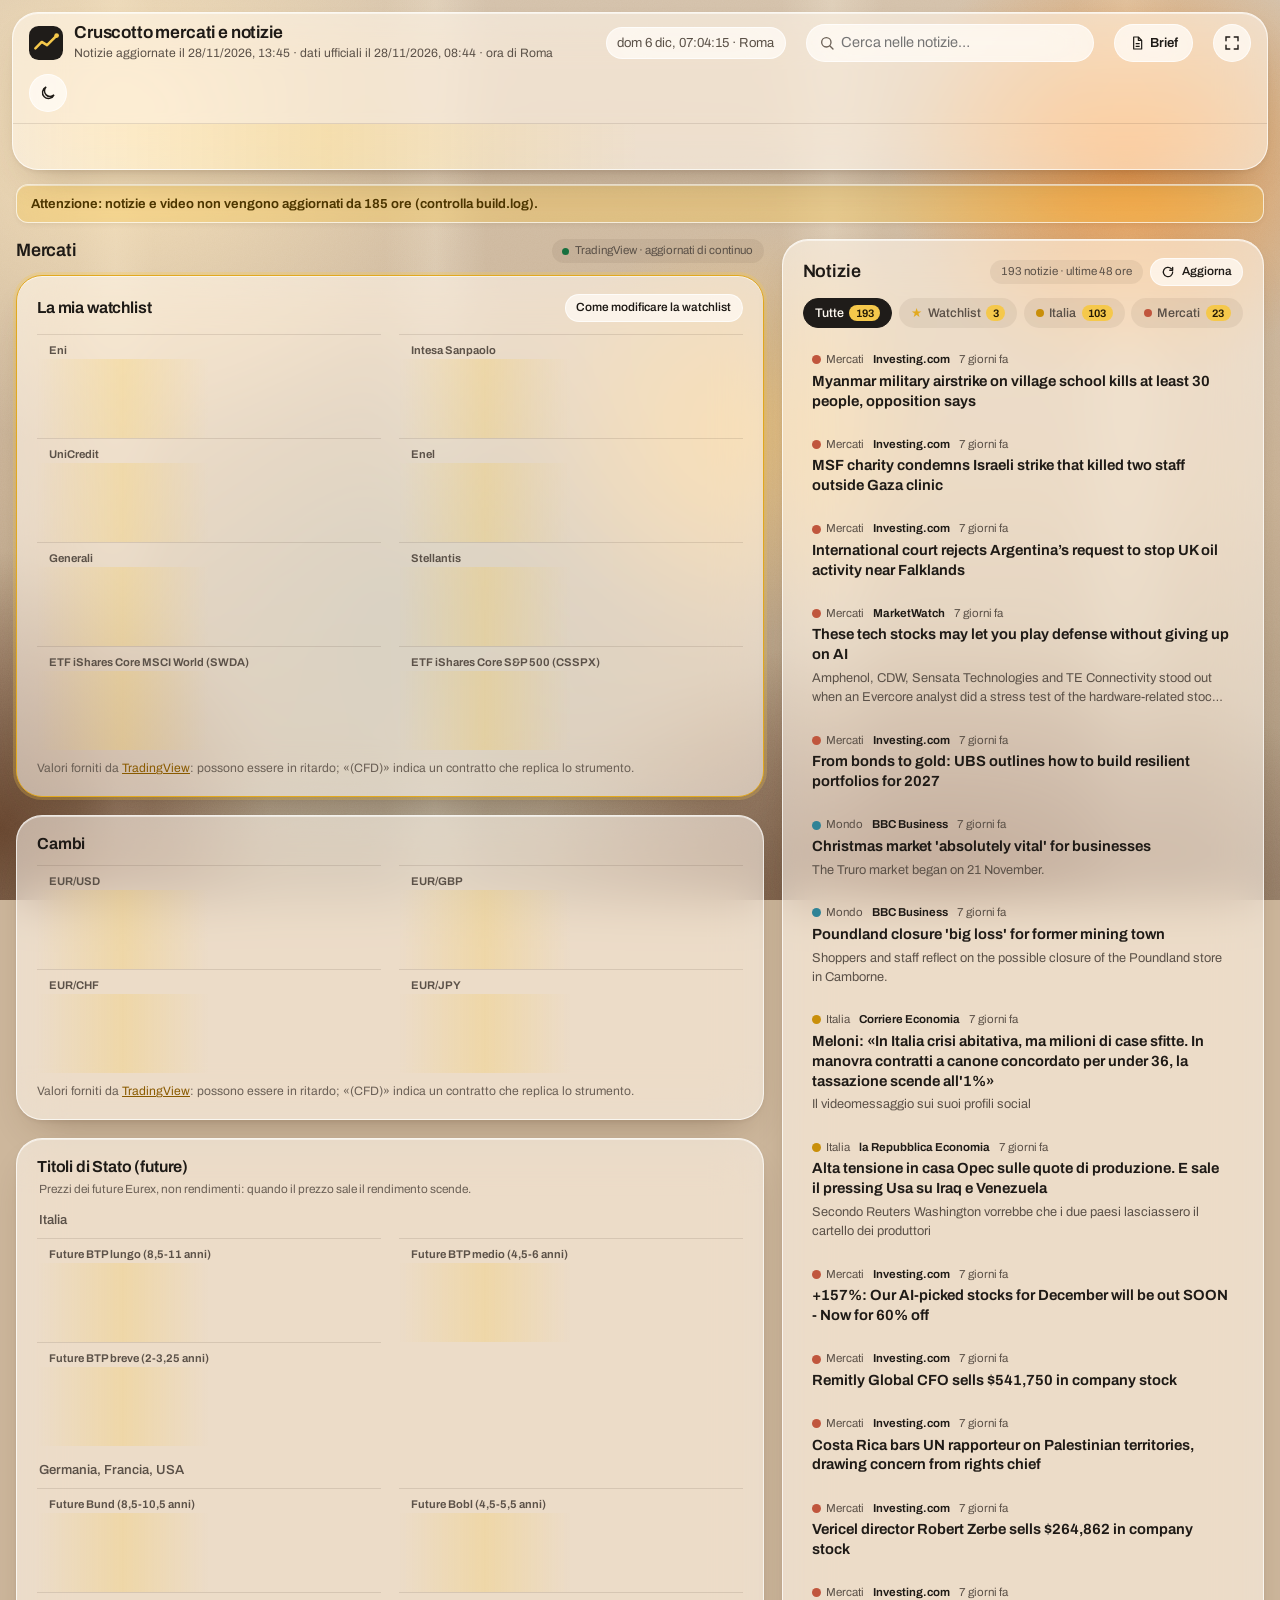
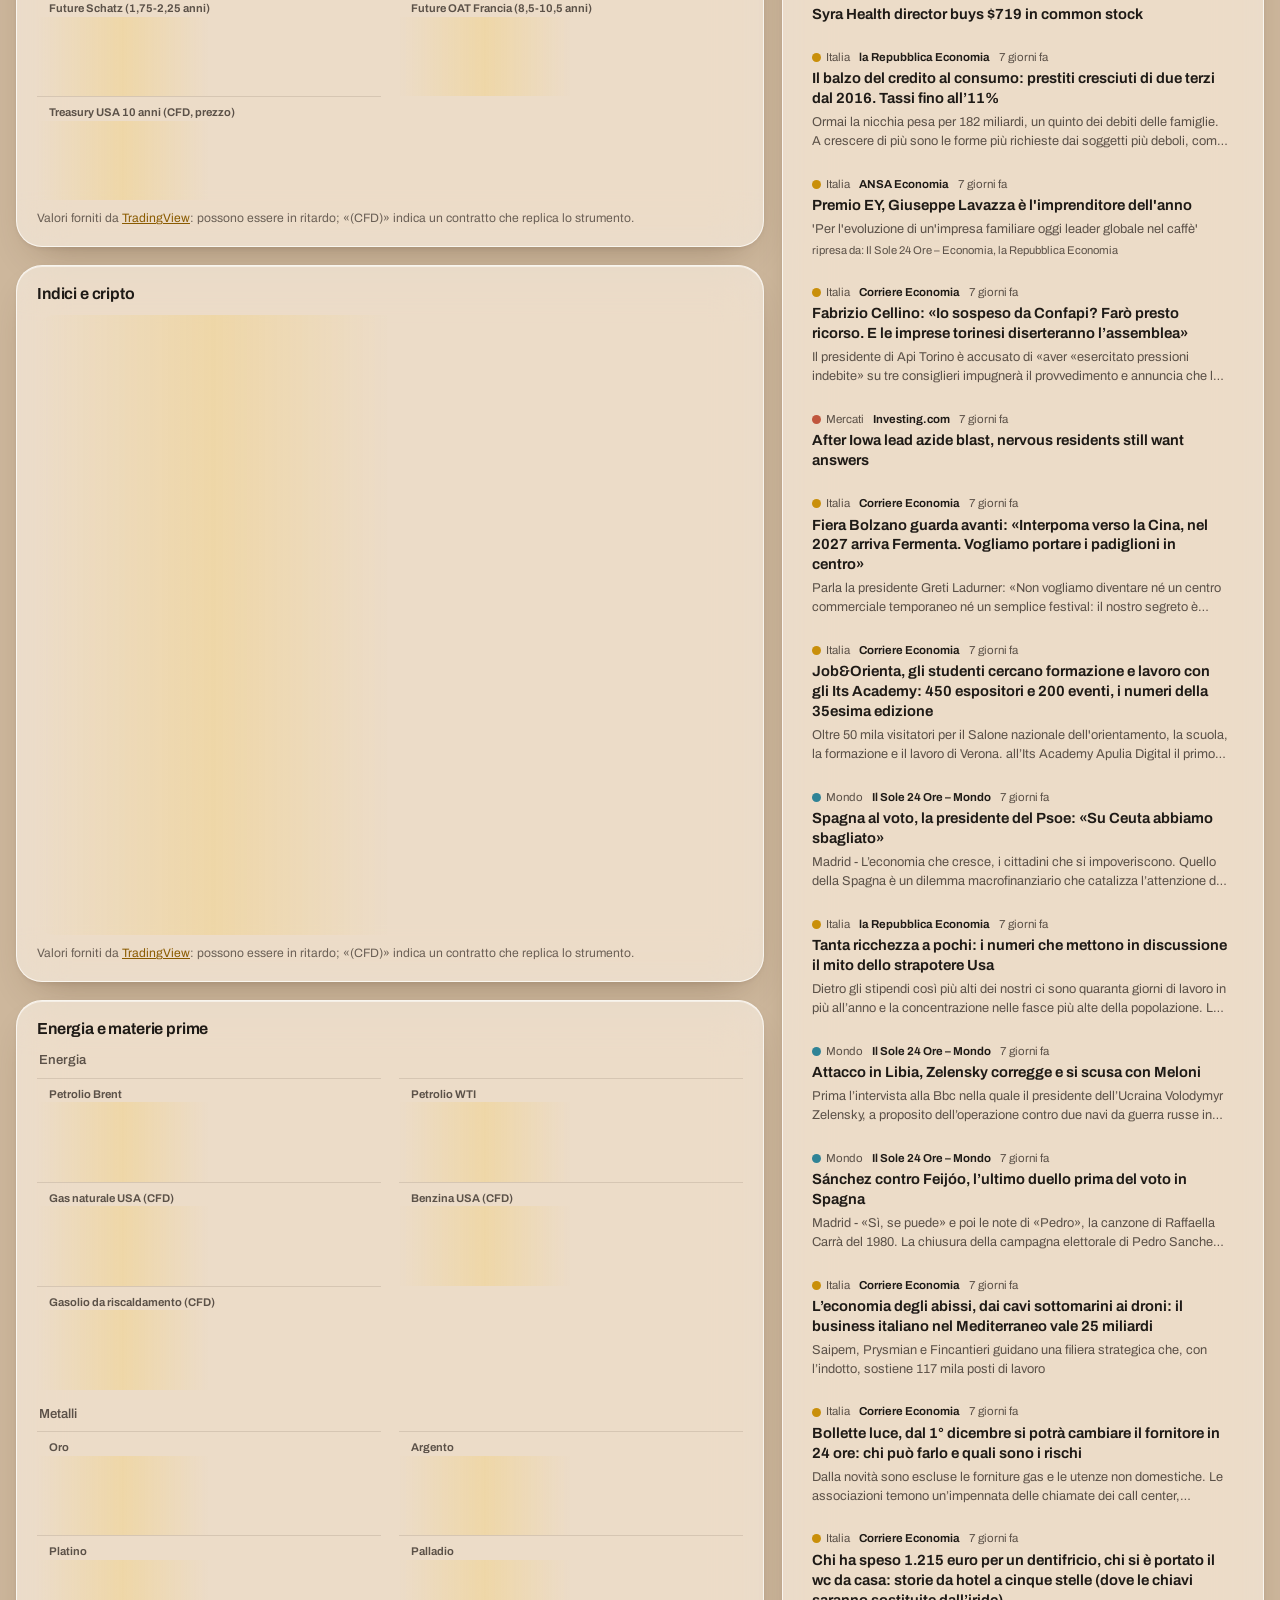
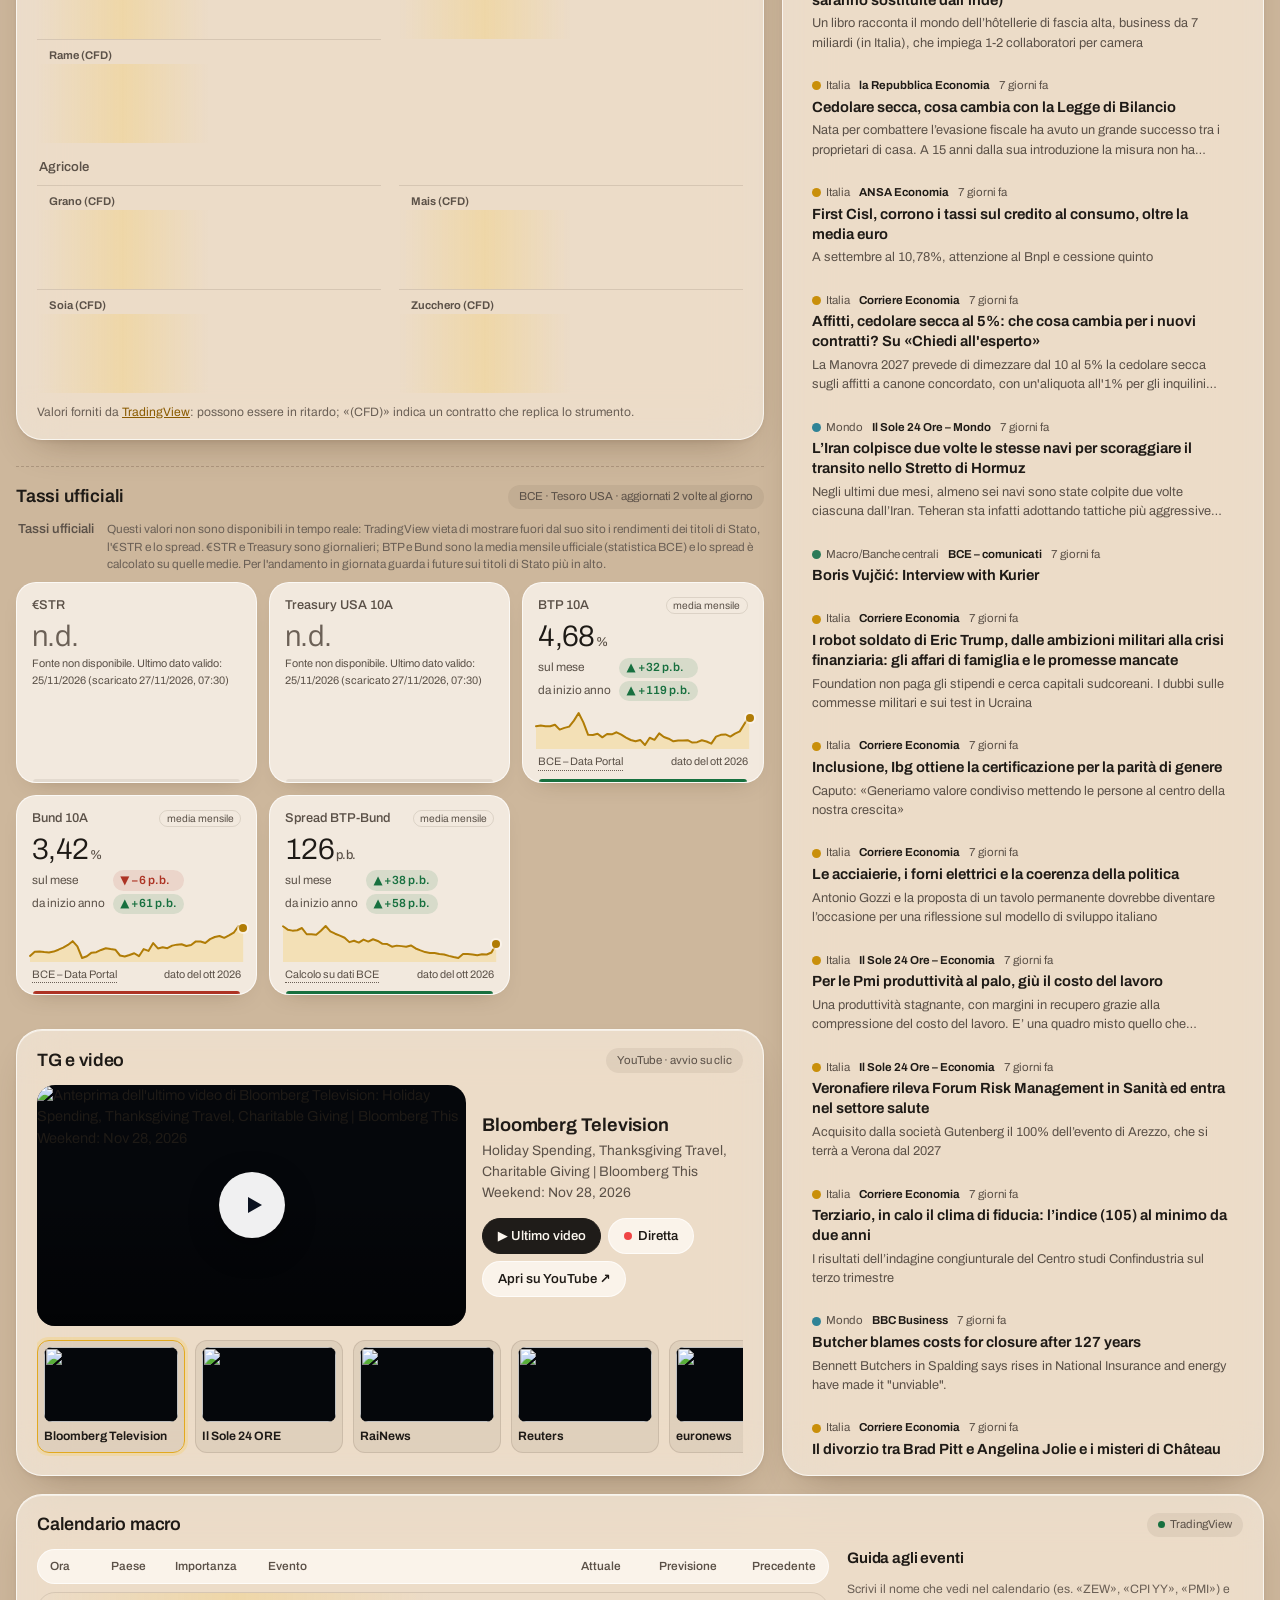
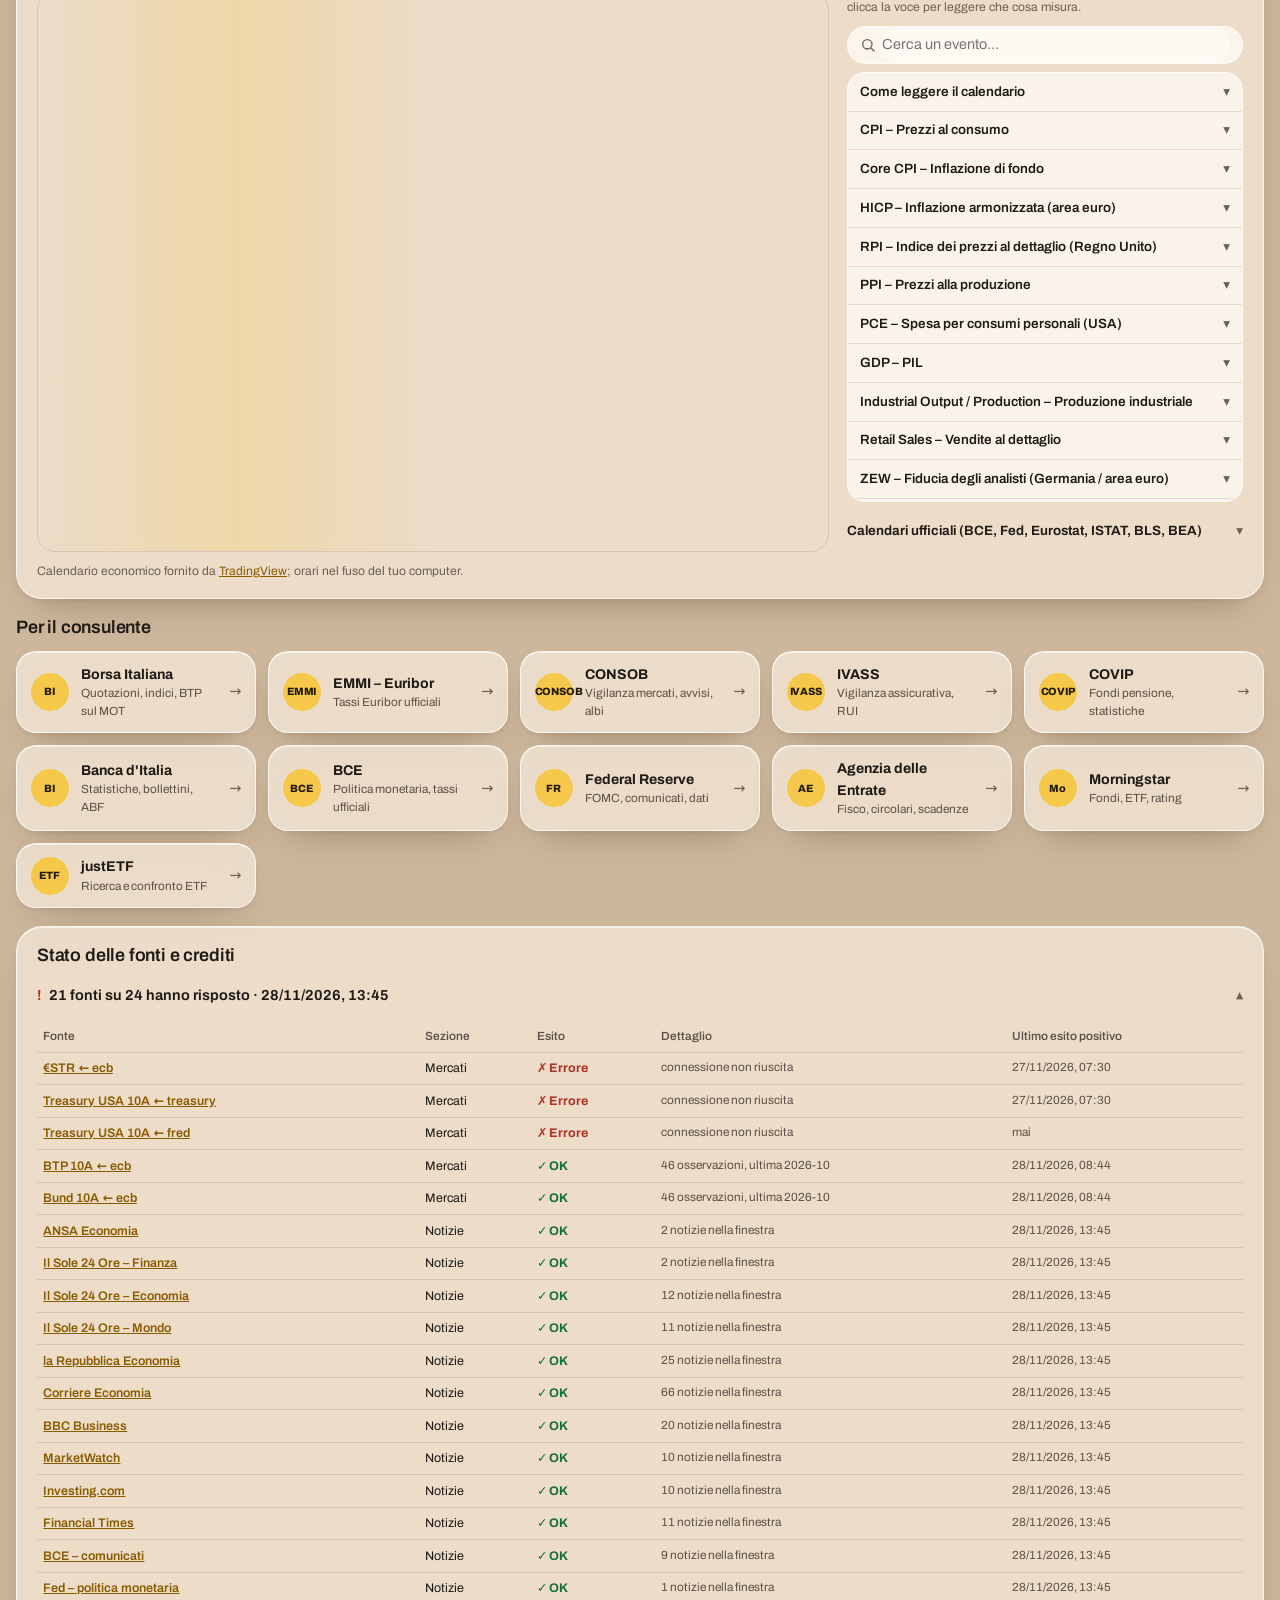
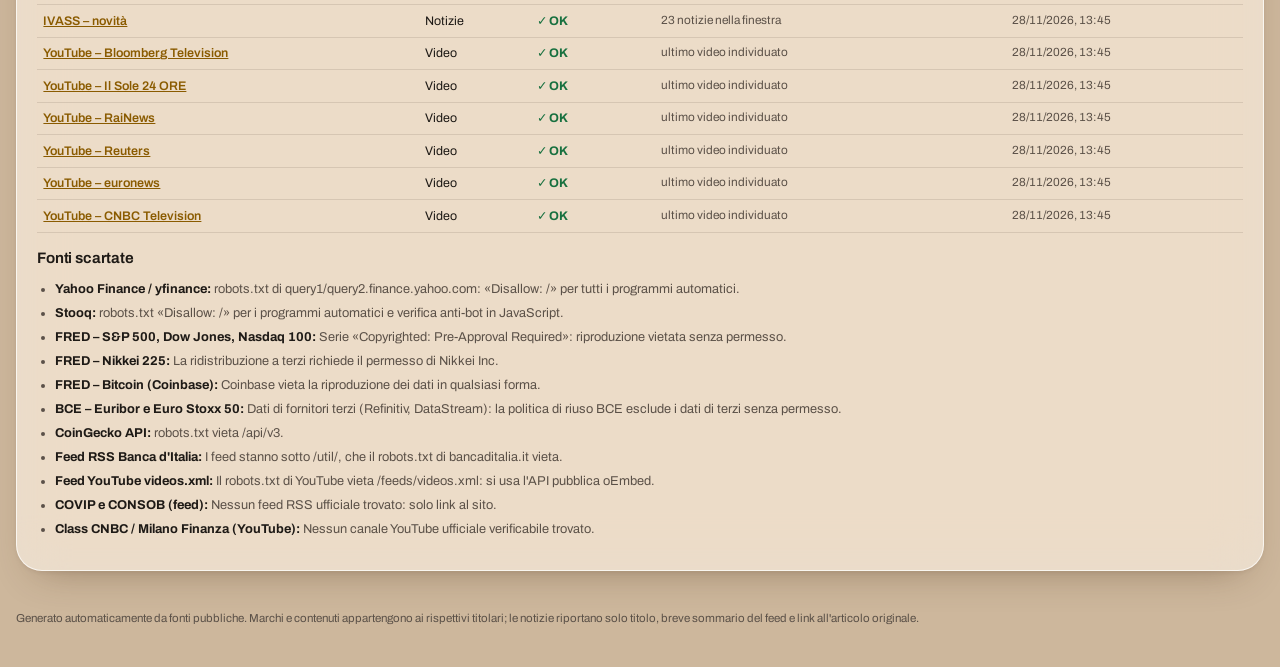
==== index.html @ 22765799 "Pubblicazione 2026-11-28 13:46" ====
<!doctype html>
<html lang="it">
<head>
<meta charset="utf-8">
<meta http-equiv="Content-Security-Policy" content="default-src &#x27;none&#x27;; script-src &#x27;sha256-aoN8AJ146jPfd/j89r2ggoVlCfwjsWTbrHQfLWi7qmw=&#x27; https://s3.tradingview.com; style-src &#x27;unsafe-inline&#x27;; img-src &#x27;self&#x27; data: https://i.ytimg.com; frame-src https://www.youtube-nocookie.com https://www.tradingview-widget.com https://s.tradingview.com; connect-src &#x27;self&#x27; http://127.0.0.1:8000; font-src &#x27;self&#x27;; object-src &#x27;none&#x27;; base-uri &#x27;none&#x27;; form-action &#x27;none&#x27;">
<meta name="referrer" content="strict-origin-when-cross-origin">
<meta name="viewport" content="width=device-width, initial-scale=1">
<meta name="color-scheme" content="light dark">
<title>Cruscotto mercati e notizie</title>
<style>
/* =========================================================================
   Cruscotto mercati — vetro smerigliato su luce calda (firma comune con Equity Lab).
   Lastre chiare su un campo di luce disegnato in CSS; pillole per i controlli;
   carbone per la selezione; miele per riempimenti e stato acceso.
   ========================================================================= */
@font-face { font-family: "Archivo Glass"; font-style: normal; font-display: swap; font-weight: 100 900; font-stretch: 62% 125%;
  src: url("fonts/archivo-latin-wdth-normal.woff2") format("woff2-variations");
  unicode-range: U+0000-00FF, U+0131, U+0152-0153, U+02BB-02BC, U+02C6, U+02DA, U+02DC, U+0304, U+0308, U+0329, U+2000-206F, U+20AC, U+2122, U+2191, U+2193, U+2212, U+2215, U+FEFF, U+FFFD; }
@font-face { font-family: "Archivo Glass"; font-style: normal; font-display: swap; font-weight: 100 900; font-stretch: 62% 125%;
  src: url("fonts/archivo-latin-ext-wdth-normal.woff2") format("woff2-variations");
  unicode-range: U+0100-02BA, U+02BD-02C5, U+02C7-02CC, U+02CE-02D7, U+02DD-02FF, U+0304, U+0308, U+0329, U+1D00-1DBF, U+1E00-1E9F, U+1EF2-1EFF, U+2020, U+20A0-20AB, U+20AD-20C0, U+2113, U+2C60-2C7F, U+A720-A7FF; }

:root {
  --field: #cdb79c; --field-1: #f6e2bd; --field-2: #e59a4f; --field-3: #6e4b33; --field-4: #a9a291; --field-5: #f0c67e;
  --field-band: rgba(255, 246, 228, .26); --grain-opacity: .09;
  --glass: rgba(255, 250, 243, .56); --glass-strong: rgba(255, 251, 246, .74); --glass-solid: #f6efe5;
  --glass-edge: rgba(255, 255, 255, .7); --glass-blur: 24px;
  --glass-shadow: 0 1px 0 rgba(255, 255, 255, .55) inset, 0 18px 40px -22px rgba(70, 45, 20, .45), 0 2px 6px -2px rgba(70, 45, 20, .12);
  --charcoal: #1f1c19; --on-charcoal: #fbf6ee; --honey: #f5c84b; --honey-deep: #e2a91f; --on-honey: #241a05;

  --bg: var(--field); --bg-grad: none;
  --surface: var(--glass); --surface-2: rgba(60, 44, 30, .07); --border: rgba(60, 44, 30, .12); --border-strong: rgba(60, 44, 30, .22);
  --text: #1e1a16; --muted: #5b5148; --faint: #6b6056;
  --accent: #8a5b00; --accent-2: #2c7a57; --accent-soft: rgba(245, 200, 75, .26); --on-accent: #fbf6ee;
  --up: #17703f; --up-soft: rgba(23, 112, 63, .12); --down: #ad3324; --down-soft: rgba(173, 51, 36, .11);
  --flat: #5b5148; --flat-soft: rgba(60, 44, 30, .08);
  --warn-bg: rgba(245, 200, 75, .32); --warn-text: #4d3600; --warn-border: rgba(226, 169, 31, .45);
  --focus: #1f1c19; --shadow: var(--glass-shadow);
  --c0: #c98f0a; --c1: #c0563d; --c2: #2c7a57; --c3: #2f8396; --c4: #6f5fae;
  --spark: #b07c06; --spark-fill: rgba(245, 200, 75, .28);
  color-scheme: light;
}
:root[data-theme="dark"] {
  --field: #1c1712; --field-1: #4a3721; --field-2: #8a5420; --field-3: #0e0b09; --field-4: #2b2a26; --field-5: #5e4220;
  --field-band: rgba(255, 220, 170, .05); --grain-opacity: .12;
  --glass: rgba(36, 31, 27, .55); --glass-strong: rgba(40, 35, 30, .74); --glass-solid: #27211c;
  --glass-edge: rgba(255, 236, 210, .14);
  --glass-shadow: 0 1px 0 rgba(255, 236, 210, .08) inset, 0 22px 50px -24px rgba(0, 0, 0, .8), 0 2px 8px -2px rgba(0, 0, 0, .4);
  --charcoal: #f4ede4; --on-charcoal: #1e1a16;
  --surface: var(--glass); --surface-2: rgba(255, 236, 210, .07); --border: rgba(255, 236, 210, .1); --border-strong: rgba(255, 236, 210, .2);
  --text: #f4ede4; --muted: #c6b9a9; --faint: #b2a594;
  --accent: #f5c84b; --accent-2: #6cc79a; --accent-soft: rgba(245, 200, 75, .18); --on-accent: #1e1a16;
  --up: #73d6a0; --up-soft: rgba(115, 214, 160, .14); --down: #ff8e7c; --down-soft: rgba(255, 142, 124, .14);
  --flat: #c6b9a9; --flat-soft: rgba(255, 236, 210, .08);
  --warn-bg: rgba(245, 200, 75, .16); --warn-text: #f8dd93; --warn-border: rgba(245, 200, 75, .3);
  --focus: #f5c84b;
  --c0: #f5c84b; --c1: #ef8a6c; --c2: #6cc79a; --c3: #67c3d4; --c4: #ab9cf0;
  --spark: #f5c84b; --spark-fill: rgba(245, 200, 75, .2);
  color-scheme: dark;
}

* { box-sizing: border-box; }
html { -webkit-text-size-adjust: 100%; scroll-behavior: smooth; background: var(--field); }
body {
  margin: 0; background: transparent; color: var(--text); overflow-x: hidden; position: relative; min-height: 100vh;
  font: 14.5px/1.5 "Archivo Glass", system-ui, -apple-system, "SF Pro Text", "Segoe UI", Roboto, "Helvetica Neue", Arial, sans-serif;
  font-variant-numeric: tabular-nums;
  -webkit-font-smoothing: antialiased;
}
/* campo di luce fisso dietro le lastre: pozze di lampada, ombre di legno, bande di finestra, grana */
body::before, body::after { content: ""; position: fixed; inset: 0; pointer-events: none; z-index: -1; }
body::before {
  background:
    radial-gradient(40% 52% at 10% 14%, var(--field-1) 0%, transparent 70%),
    radial-gradient(26% 34% at 88% 18%, var(--field-2) 0%, transparent 72%),
    radial-gradient(22% 30% at 58% 48%, color-mix(in srgb, var(--field-5) 70%, transparent) 0%, transparent 75%),
    radial-gradient(46% 42% at 74% 100%, var(--field-3) 0%, transparent 72%),
    radial-gradient(30% 44% at 0% 92%, var(--field-3) 0%, transparent 70%),
    radial-gradient(34% 50% at 32% 70%, var(--field-4) 0%, transparent 72%),
    linear-gradient(90deg, transparent 6%, var(--field-band) 9%, transparent 12%, transparent 30%, var(--field-band) 34%, transparent 38%, transparent 61%, var(--field-band) 65%, transparent 69%, transparent 84%, var(--field-band) 88%, transparent 92%),
    linear-gradient(180deg, color-mix(in srgb, var(--field) 80%, #fff 20%) 0%, var(--field) 55%, color-mix(in srgb, var(--field) 82%, #000 18%) 100%);
}
body::after {
  opacity: var(--grain-opacity); mix-blend-mode: overlay;
  background-image: url("data:image/svg+xml,%3Csvg xmlns='http://www.w3.org/2000/svg' width='220' height='220'%3E%3Cfilter id='n'%3E%3CfeTurbulence type='fractalNoise' baseFrequency='.85' numOctaves='2' stitchTiles='stitch'/%3E%3CfeColorMatrix values='0 0 0 0 0 0 0 0 0 0 0 0 0 0 0 0 0 0 1 0'/%3E%3C/filter%3E%3Crect width='100%25' height='100%25' filter='url(%23n)'/%3E%3C/svg%3E");
}
::selection { background: var(--honey); color: var(--on-honey); }
a { color: var(--accent); }
:focus-visible { outline: 3px solid var(--focus); outline-offset: 2px; border-radius: 6px; }
h1, h2, h3 { margin: 0; line-height: 1.2; letter-spacing: -.01em; }
h2 { font-size: 1.12rem; font-weight: 700; }
h3 { font-size: .95rem; font-weight: 650; }
svg { flex: none; }
.sr-only { position: absolute; width: 1px; height: 1px; padding: 0; margin: -1px; overflow: hidden; clip: rect(0 0 0 0); white-space: nowrap; border: 0; }
.skip { position: absolute; left: -9999px; top: 8px; background: var(--accent); color: var(--on-accent); padding: .5rem 1rem; border-radius: 8px; z-index: 50; }
.skip:focus { left: 16px; }
.fine { font-size: .76rem; color: var(--faint); margin: .6rem 0 0; }
.warn { background: var(--warn-bg); color: var(--warn-text); border: 1px solid var(--warn-border); padding: .5rem .75rem; border-radius: 10px; font-size: .82rem; }

/* ---------- header ---------- */
.hdr { position: sticky; top: 0; z-index: 20; background: var(--glass); backdrop-filter: saturate(1.6) blur(14px); -webkit-backdrop-filter: saturate(1.6) blur(14px); border-bottom: 1px solid var(--border); }
.hdr-in { max-width: 1440px; margin: 0 auto; padding: .6rem 16px; display: flex; align-items: center; gap: .75rem 1.25rem; flex-wrap: wrap; }
.brand { display: flex; align-items: center; gap: .7rem; flex: 1 1 auto; min-width: 0; }
.logo { width: 34px; height: 34px; }
.logo rect { fill: var(--accent); }
.logo polyline { fill: none; stroke: var(--on-accent); stroke-width: 2.4; stroke-linecap: round; stroke-linejoin: round; }
.logo circle { fill: var(--accent-2); }
.brand h1 { font-size: 1.02rem; font-weight: 750; }
.sub { margin: 0; font-size: .76rem; color: var(--muted); }
.clock { font-variant-numeric: tabular-nums; font-size: .82rem; color: var(--muted); padding: .3rem .65rem; border: 1px solid var(--border); border-radius: 999px; background: var(--surface); white-space: nowrap; }
.search { display: flex; align-items: center; gap: .4rem; background: var(--surface); border: 1px solid var(--border); border-radius: 999px; padding: 0 .75rem; min-width: 0; transition: border-color .2s, box-shadow .2s; }
.search:focus-within { border-color: var(--accent); box-shadow: 0 0 0 4px var(--accent-soft); }
.search svg { width: 16px; height: 16px; stroke: var(--faint); stroke-width: 2; fill: none; stroke-linecap: round; }
.search input { border: 0; background: transparent; color: var(--text); font: inherit; padding: .45rem 0; width: 15rem; max-width: 100%; outline: none; }
.icon-btn { width: 38px; height: 38px; border-radius: 999px; border: 1px solid var(--border); background: var(--surface); color: var(--text); display: grid; place-items: center; cursor: pointer; transition: transform .2s, border-color .2s; }
.icon-btn:hover { border-color: var(--accent); transform: rotate(-12deg); }
.icon-btn svg { width: 18px; height: 18px; fill: none; stroke: currentColor; stroke-width: 1.9; stroke-linecap: round; }
.icon-btn .i-sun, :root[data-theme="dark"] .icon-btn .i-moon { display: none; }
:root[data-theme="dark"] .icon-btn .i-sun { display: block; }
.ticker { position: relative; min-height: 46px; border-top: 1px solid var(--border); }
/* il documento del widget è in schema chiaro: allineandolo l'iframe resta trasparente anche col tema scuro */
.ticker iframe, .tv-slot iframe { color-scheme: light; }

/* ---------- avviso dati vecchi ---------- */
.stale-bar { max-width: 1440px; width: calc(100% - 32px); margin: 14px auto 0; background: var(--warn-bg); color: var(--warn-text); border: 1px solid var(--warn-border); border-radius: 12px; padding: .55rem .85rem; font-size: .82rem; font-weight: 650; }
.stale-bar[hidden] { display: none; }

/* ---------- griglia ---------- */
.grid { max-width: 1440px; margin: 0 auto; padding: 16px 16px 28px; display: grid; gap: 18px;
  grid-template-columns: minmax(0, 1fr);
  grid-template-areas: "mercati" "notizie" "video" "link" "cal" "stato"; }
@media (min-width: 1080px) {
  .grid { grid-template-columns: minmax(0, 1.55fr) minmax(0, 1fr);
    grid-template-areas: "mercati notizie" "video notizie" "cal cal" "link link" "stato stato"; }
  .a-notizie { display: flex; flex-direction: column; }
  .a-notizie .news { flex: 1 1 0; min-height: 480px; overflow-y: auto; }
}
.a-mercati { grid-area: mercati; min-width: 0; } .a-notizie { grid-area: notizie; } .a-video { grid-area: video; }
.a-link { grid-area: link; min-width: 0; } .a-cal { grid-area: cal; } .a-stato { grid-area: stato; }
.card { background: var(--surface); border: 1px solid var(--border); border-radius: 18px; padding: 16px; box-shadow: var(--shadow); min-width: 0; }
.sec-head { display: flex; align-items: center; justify-content: space-between; gap: .5rem; flex-wrap: wrap; margin-bottom: .75rem; }
.tag { font-size: .72rem; color: var(--muted); background: var(--surface-2); border: 1px solid var(--border); border-radius: 999px; padding: .15rem .6rem; display: inline-flex; align-items: center; gap: .35rem; }
.tag-live { color: var(--text); }
.pulse { width: 7px; height: 7px; border-radius: 50%; background: var(--up); animation: pulse 2s infinite; }
@keyframes pulse { 0% { box-shadow: 0 0 0 0 var(--up-soft); } 70% { box-shadow: 0 0 0 7px transparent; } 100% { box-shadow: 0 0 0 0 transparent; } }

/* ---------- riquadri dati ---------- */
.kgroup { margin-bottom: 16px; }
.kgroup-head { display: flex; align-items: baseline; gap: .3rem .8rem; flex-wrap: wrap; margin: 0 2px .5rem; }
.kgroup-head h3 { font-size: .74rem; text-transform: uppercase; letter-spacing: .06em; color: var(--muted); font-weight: 700; }
.kgroup-note { font-size: .74rem; color: var(--faint); margin: 0; flex: 1 1 260px; }
.kpis-row { display: grid; gap: 12px; grid-template-columns: repeat(auto-fill, minmax(min(100%, 178px), 1fr)); }
.kpi { position: relative; background: var(--surface); border: 1px solid var(--border); border-radius: 16px; padding: 12px 14px 10px; box-shadow: var(--shadow); overflow: hidden; display: flex; flex-direction: column; gap: 2px; transition: transform .25s ease, border-color .25s; }
.kpi::before { content: ""; position: absolute; inset: 0 0 auto 0; height: 3px; background: var(--flat-soft); }
.kpi.up::before { background: var(--up); } .kpi.down::before { background: var(--down); }
.kpi:hover { transform: translateY(-2px); border-color: var(--border-strong); }
.kpi-top { display: flex; justify-content: space-between; align-items: center; gap: .4rem; }
.kpi-name { font-size: .8rem; font-weight: 650; color: var(--muted); }
.kpi-freq { font-size: .64rem; color: var(--muted); border: 1px solid var(--border); border-radius: 999px; padding: 0 .4rem; white-space: nowrap; }
.kpi-val { font-size: 1.55rem; font-weight: 720; letter-spacing: -.02em; line-height: 1.15; margin-top: 2px; }
.kpi-val small { font-size: .8rem; font-weight: 600; color: var(--muted); margin-left: 2px; }
.kpi-val.nd { color: var(--faint); }
.kpi-delta { display: grid; grid-template-columns: auto auto; justify-content: start; align-items: center; gap: .2rem .5rem; font-size: .74rem; margin-top: .15rem; }
.pill { display: inline-flex; align-items: center; gap: .2rem; border-radius: 999px; padding: .08rem .45rem; font-weight: 650; font-variant-numeric: tabular-nums; white-space: nowrap; }
.pill.up { color: var(--up); background: var(--up-soft); } .pill.down { color: var(--down); background: var(--down-soft); } .pill.flat { color: var(--flat); background: var(--flat-soft); }
.ytd { color: var(--muted); white-space: nowrap; }
.spark-wrap { position: relative; height: 40px; margin: 6px -2px 2px; }
.spark { width: 100%; height: 100%; display: block; overflow: visible; cursor: crosshair; }
.spark .area { fill: var(--spark-fill); stroke: none; }
.spark .line { fill: none; stroke: var(--spark); stroke-width: 2; stroke-linejoin: round; stroke-linecap: round; vector-effect: non-scaling-stroke; }
.spark .cross { stroke: var(--muted); stroke-width: 1; vector-effect: non-scaling-stroke; stroke-dasharray: 2 2; }
.spark-dot { position: absolute; width: 8px; height: 8px; border-radius: 50%; background: var(--spark); box-shadow: 0 0 0 2px var(--surface); transform: translate(-50%, -50%); pointer-events: none; }
.kpi-foot { font-size: .68rem; color: var(--muted); display: flex; justify-content: space-between; gap: .4rem; flex-wrap: wrap; }
.kpi-foot a { color: var(--muted); text-decoration: none; border-bottom: 1px dotted var(--faint); }
.kpi-foot a:hover { color: var(--accent); }
.tip { position: fixed; z-index: 60; pointer-events: none; background: var(--text); color: var(--surface); font-size: .74rem; padding: .3rem .55rem; border-radius: 8px; white-space: nowrap; transform: translate(-50%, calc(-100% - 12px)); box-shadow: var(--shadow); font-variant-numeric: tabular-nums; }

/* ---------- TradingView ---------- */
.live-sec { margin-bottom: 18px; }
.live-sec > .sec-head h3 { font-size: 1rem; }
.lgroup + .lgroup { margin-top: 14px; }
.lgroup h4 { margin: 0 2px .5rem; font-size: .74rem; text-transform: uppercase; letter-spacing: .06em; color: var(--muted); font-weight: 700; }
.tile-grid { display: grid; gap: 12px; grid-template-columns: repeat(auto-fill, minmax(min(100%, 300px), 1fr)); }
.tv-tile { position: relative; height: 104px; display: flex; flex-direction: column; background: var(--surface-2); border: 1px solid var(--border); border-radius: 14px; overflow: hidden; transition: border-color .25s, transform .25s; }
.tv-tile:hover { border-color: var(--border-strong); transform: translateY(-2px); }
.tv-tile iframe { color-scheme: light; }
.tv-cap { font-size: .7rem; font-weight: 650; color: var(--muted); padding: 7px 12px 0; white-space: nowrap; overflow: hidden; text-overflow: ellipsis; }
.tv-q { position: relative; flex: 1 1 auto; min-height: 0; }
.tv-q.loading::after { content: ""; position: absolute; inset: 0; pointer-events: none; background: linear-gradient(90deg, transparent, var(--accent-soft), transparent); background-size: 50% 100%; background-repeat: no-repeat; animation: shimmer 1.4s infinite; }

.tv-tile.loading::after { content: ""; position: absolute; inset: 0; pointer-events: none; background: linear-gradient(90deg, transparent, var(--accent-soft), transparent); background-size: 50% 100%; background-repeat: no-repeat; animation: shimmer 1.4s infinite; }
.official-head { margin-top: 26px; padding-top: 18px; border-top: 1px dashed var(--border-strong); }
.tv-slot { min-height: 620px; border-radius: 12px; overflow: hidden; position: relative; }
.tv-slot.loading::after, .ticker.loading::after { content: ""; position: absolute; inset: 0; pointer-events: none; background: linear-gradient(90deg, transparent, var(--accent-soft), transparent); background-size: 50% 100%; background-repeat: no-repeat; animation: shimmer 1.4s infinite; }
@keyframes shimmer { from { background-position: -50% 0; } to { background-position: 150% 0; } }
.tv-start { display: grid; place-items: center; gap: .6rem; min-height: 200px; text-align: center; color: var(--muted); font-size: .82rem; padding: 1rem; }
.btn { font: inherit; font-size: .82rem; font-weight: 600; padding: .45rem .9rem; border-radius: 999px; border: 1px solid var(--border-strong); background: var(--surface-2); color: var(--text); cursor: pointer; display: inline-flex; align-items: center; gap: .4rem; text-decoration: none; transition: transform .15s, border-color .2s; }
.btn:hover { border-color: var(--accent); transform: translateY(-1px); }
.btn-primary { background: var(--accent); border-color: var(--accent); color: var(--on-accent); }

/* ---------- notizie ---------- */
@media (max-width: 1079px) { .news { max-height: 75vh; overflow-y: auto; } }
.chips { display: flex; gap: .4rem; overflow-x: auto; padding-bottom: .5rem; margin-bottom: .25rem; scrollbar-width: thin; }
.chip { font: inherit; font-size: .78rem; font-weight: 600; padding: .3rem .7rem; border-radius: 999px; border: 1px solid var(--border); background: var(--surface-2); color: var(--muted); cursor: pointer; white-space: nowrap; display: inline-flex; align-items: center; gap: .35rem; transition: background .2s, color .2s, border-color .2s; }
.chip:hover { color: var(--text); border-color: var(--border-strong); }
.chip[aria-pressed="true"] { background: var(--text); color: var(--surface); border-color: var(--text); }
.chip .n { font-size: .68rem; opacity: .75; font-variant-numeric: tabular-nums; }
.dot { width: 8px; height: 8px; border-radius: 50%; display: inline-block; background: var(--faint); flex: none; }
.dot.k0 { background: var(--c0); } .dot.k1 { background: var(--c1); } .dot.k2 { background: var(--c2); } .dot.k3 { background: var(--c3); } .dot.k4 { background: var(--c4); }
.news { list-style: none; margin: 0; padding: 0 .2rem 0 0; scrollbar-width: thin; }
.ni { position: relative; padding: .7rem .6rem .7rem .9rem; border-radius: 12px; transition: background .2s; animation: fadein .5s ease both; }
@keyframes fadein { from { opacity: 0; transform: translateY(6px); } to { opacity: 1; transform: none; } }
.ni + .ni { margin-top: 2px; }
.ni::before { content: ""; position: absolute; left: 0; top: .8rem; bottom: .8rem; width: 3px; border-radius: 3px; background: var(--faint); }
.ni.k0::before { background: var(--c0); } .ni.k1::before { background: var(--c1); } .ni.k2::before { background: var(--c2); } .ni.k3::before { background: var(--c3); } .ni.k4::before { background: var(--c4); }
.ni:hover { background: var(--surface-2); }
.ni[hidden] { display: none; }
.ni-meta { display: flex; align-items: center; gap: .3rem .55rem; flex-wrap: wrap; font-size: .72rem; color: var(--muted); }
.ni-meta .src { font-weight: 650; color: var(--text); }
.ni-meta .cat { display: inline-flex; align-items: center; gap: .3rem; }
.new { color: var(--accent); background: var(--accent-soft); border-radius: 999px; padding: 0 .45rem; font-weight: 700; font-size: .66rem; }
.pay { border: 1px solid var(--border-strong); border-radius: 999px; padding: 0 .4rem; font-size: .66rem; }
.ni a { display: block; margin-top: .2rem; font-weight: 650; font-size: .92rem; line-height: 1.35; color: var(--text); text-decoration: none; }
.ni a:hover { color: var(--accent); }
.ni a::after { content: ""; position: absolute; inset: 0; border-radius: 12px; }
.ni a:focus-visible { outline: none; }
.ni a:focus-visible::after { outline: 3px solid var(--focus); outline-offset: -2px; }
.ni-sum { margin: .25rem 0 0; font-size: .8rem; color: var(--muted); display: -webkit-box; -webkit-line-clamp: 2; -webkit-box-orient: vertical; overflow: hidden; }
.ni-also { font-size: .7rem; color: var(--muted); margin-top: .2rem; }
.empty { color: var(--muted); padding: 1.5rem .5rem; text-align: center; font-size: .85rem; list-style: none; }

/* ---------- video ---------- */
.player { display: grid; gap: 16px; grid-template-columns: minmax(0, 1fr); }
@media (min-width: 760px) { .player { grid-template-columns: minmax(0, 1.65fr) minmax(0, 1fr); align-items: center; } }
.vframe { position: relative; aspect-ratio: 16 / 9; background: #05070b; border-radius: 14px; overflow: hidden; }
.vframe img, .vframe iframe { position: absolute; inset: 0; width: 100%; height: 100%; border: 0; object-fit: cover; }
.vframe img { transition: transform .6s ease; }
.vframe:hover img { transform: scale(1.03); }
.vframe .shade { position: absolute; inset: 0; background: linear-gradient(180deg, transparent 45%, rgba(0, 0, 0, .55)); pointer-events: none; }
.play { position: absolute; left: 50%; top: 50%; transform: translate(-50%, -50%); width: 66px; height: 66px; border-radius: 50%; border: 0; background: rgba(255, 255, 255, .94); color: #0b1220; cursor: pointer; display: grid; place-items: center; box-shadow: 0 10px 30px rgba(0, 0, 0, .35); transition: transform .2s; }
.play:hover { transform: translate(-50%, -50%) scale(1.08); }
.play svg { width: 24px; height: 24px; margin-left: 4px; fill: currentColor; }
.vframe .placeholder { position: absolute; inset: 0; display: grid; place-items: center; color: #c8d0dd; font-size: .85rem; text-align: center; padding: 1rem; }
.pinfo h3 { font-size: 1.15rem; }
.pinfo .vt { color: var(--muted); font-size: .86rem; margin: .35rem 0 .9rem; }
.pinfo .acts { display: flex; flex-wrap: wrap; gap: .45rem; }
.live-dot { width: 8px; height: 8px; border-radius: 50%; background: #ef4444; }
.rail { display: flex; gap: 10px; overflow-x: auto; padding: 14px 2px 4px; scrollbar-width: thin; scroll-snap-type: x mandatory; }
.ch { flex: 0 0 148px; scroll-snap-align: start; border: 1px solid var(--border); border-radius: 12px; background: var(--surface-2); padding: 6px; cursor: pointer; text-align: left; font: inherit; color: var(--text); transition: border-color .2s, transform .2s; }
.ch:hover { transform: translateY(-2px); }
.ch[aria-pressed="true"] { border-color: var(--accent); box-shadow: 0 0 0 3px var(--accent-soft); }
.ch .th { aspect-ratio: 16 / 9; border-radius: 8px; overflow: hidden; background: #05070b; }
.ch img { width: 100%; height: 100%; object-fit: cover; display: block; }
.ch span { display: block; font-size: .76rem; font-weight: 650; margin-top: 5px; white-space: nowrap; overflow: hidden; text-overflow: ellipsis; }

/* ---------- link, calendario, stato ---------- */
.cal-layout { display: grid; gap: 18px; grid-template-columns: minmax(0, 1fr); }
@media (min-width: 900px) { .cal-layout { grid-template-columns: minmax(0, 2fr) minmax(0, 1fr); } }

.cal-widget { position: relative; background: transparent; border: 1px solid var(--border); border-radius: 12px; overflow: hidden; min-height: 200px; }
.cal-widget iframe { display: block; width: 100%; border: 0; color-scheme: light; }
.cal-widget.loading::after { content: ""; position: absolute; inset: 0; pointer-events: none; background: linear-gradient(90deg, transparent, var(--accent-soft), transparent); background-size: 50% 100%; background-repeat: no-repeat; animation: shimmer 1.4s infinite; }
.cal-layout h3 { margin-bottom: .2rem; }
.tiles { list-style: none; padding: 0; margin: 0; display: grid; gap: 12px; grid-template-columns: repeat(auto-fill, minmax(min(100%, 220px), 1fr)); }
.tiles a { display: flex; align-items: center; gap: .75rem; padding: .75rem .85rem; background: var(--surface); border: 1px solid var(--border); border-radius: 14px; text-decoration: none; color: var(--text); box-shadow: var(--shadow); transition: transform .2s, border-color .2s; height: 100%; }
.tiles a:hover { transform: translateY(-2px); border-color: var(--accent); }
.mono { width: 38px; height: 38px; border-radius: 11px; display: grid; place-items: center; font-weight: 800; font-size: .66rem; letter-spacing: -.02em; color: var(--accent); background: var(--accent-soft); flex: none; }
.tiles strong { display: block; font-size: .88rem; }
.tiles small { display: block; color: var(--muted); font-size: .74rem; }
.arr { margin-left: auto; color: var(--faint); transition: transform .2s; }
.tiles a:hover .arr { transform: translateX(3px); color: var(--accent); }
.rows { list-style: none; margin: .6rem 0 0; padding: 0; }
.rows li + li { border-top: 1px solid var(--border); }
.rows a { display: flex; justify-content: space-between; gap: .75rem; padding: .6rem .2rem; text-decoration: none; color: var(--text); font-size: .86rem; }
.rows a:hover { color: var(--accent); }
details summary { cursor: pointer; font-weight: 650; display: flex; align-items: center; gap: .5rem; list-style: none; padding: .4rem 0; }
details summary::-webkit-details-marker { display: none; }
details summary::after { content: "▾"; margin-left: auto; color: var(--faint); transition: transform .2s; }
details[open] summary::after { transform: rotate(180deg); }
.tablewrap { overflow-x: auto; margin-top: .5rem; }
table { border-collapse: collapse; width: 100%; font-size: .78rem; }
th, td { text-align: left; padding: .4rem; border-bottom: 1px solid var(--border); vertical-align: top; }
thead th { color: var(--muted); font-size: .68rem; text-transform: uppercase; letter-spacing: .05em; }
tbody th { font-weight: 600; }
.ok { color: var(--up); font-weight: 700; white-space: nowrap; } .ko { color: var(--down); font-weight: 700; white-space: nowrap; }
.small { color: var(--muted); font-size: .74rem; }
.plain { padding-left: 1.1rem; font-size: .8rem; color: var(--muted); }
.plain li { margin: .3rem 0; }
.plain strong { color: var(--text); }
.a-stato h3 { margin-top: 1rem; }
.foot { max-width: 1440px; margin: 0 auto; padding: 0 16px 28px; font-size: .72rem; color: var(--muted); }

/* ---------- animazioni ---------- */
.reveal { opacity: 0; transform: translateY(14px); transition: opacity .6s ease, transform .6s ease; }
.reveal.in { opacity: 1; transform: none; }
.kpi.reveal { transition-delay: calc(var(--i, 0) * 40ms); }
@media (prefers-reduced-motion: reduce) {
  *, *::before, *::after { animation: none !important; transition: none !important; scroll-behavior: auto !important; }
  .reveal { opacity: 1; transform: none; }
}

/* ---------- telefono ---------- */
@media (max-width: 640px) {
  .hdr { position: static; }
  .hdr-in { gap: .6rem; }
  .clock { order: 3; }
  .search { order: 4; flex: 1 1 100%; }
  .search input { width: 100%; }
  .kpis-row { grid-template-columns: repeat(2, minmax(0, 1fr)); gap: 10px; }
  .kpi { padding: 10px 11px 8px; }
  .kpi-val { font-size: 1.22rem; }
  .kpi-delta { grid-template-columns: minmax(0, 1fr) auto; gap: .2rem .3rem; }
  .kpi-delta .ytd { font-size: .64rem; }
  .kpi-delta .pill { font-size: .66rem; padding: .05rem .35rem; }
  .card { padding: 14px; border-radius: 16px; }
  .tv-slot { min-height: 400px; }
  .tile-grid { grid-template-columns: minmax(0, 1fr); gap: 8px; }
  .tv-tile { height: 104px; }
}
.sec-note { margin: -.4rem 2px .7rem; }

/* ---------- guida agli eventi ---------- */
.cal-side { display: flex; flex-direction: column; min-width: 0; }
.guide-search { margin: .6rem 0 .5rem; }
.guide-search input { width: 100%; }
.guide { max-height: 430px; overflow-y: auto; border: 1px solid var(--border); border-radius: 12px; scrollbar-width: thin; }
.guide details { border-bottom: 1px solid var(--border); }
.guide details:last-child { border-bottom: 0; }
.guide summary { font-size: .84rem; font-weight: 600; padding: .55rem .75rem; }
.guide summary:hover { background: var(--surface-2); }
.guide details[open] summary { color: var(--accent); }
.guide details p { margin: 0; padding: 0 .75rem .7rem; font-size: .82rem; color: var(--muted); line-height: 1.5; animation: fadein .25s ease both; }
.guide .empty { padding: 1rem; }
.cal-links { margin-top: .8rem; }
.cal-links summary { font-size: .84rem; }

/* ---------- legenda del calendario ---------- */
.cal-legend { background: var(--surface-2); border: 1px solid var(--border); border-radius: 12px; padding: .5rem .75rem; margin-bottom: 8px; }
.cal-cols { display: grid; grid-template-columns: 3.4rem 3.6rem 5.4rem minmax(0, 1fr) 5.2rem 5.6rem 5.8rem; gap: .4rem; font-size: .68rem; text-transform: uppercase; letter-spacing: .05em; font-weight: 700; color: var(--muted); }
.cal-cols .num { text-align: right; }
.cal-keys { list-style: none; margin: .45rem 0 0; padding: 0; display: grid; gap: .2rem; font-size: .76rem; color: var(--muted); }
.cal-keys strong { color: var(--text); font-weight: 650; }
.cal-keys em { font-style: normal; color: var(--text); }
@media (max-width: 640px) {
  .cal-cols { grid-template-columns: repeat(4, auto); justify-content: space-between; row-gap: .25rem; }
  .cal-cols .ev { display: none; }
  .cal-cols .num { text-align: left; }
}

/* ---------- brief, aggiornamento, watchlist ---------- */
.brief-btn { display: inline-flex; align-items: center; gap: .35rem; height: 38px; padding: 0 .85rem; border-radius: 999px; border: 1px solid var(--border); background: var(--surface); color: var(--text); text-decoration: none; font-weight: 600; font-size: .82rem; transition: border-color .2s; }
.brief-btn:hover { border-color: var(--accent); }
.brief-btn svg { width: 16px; height: 16px; fill: none; stroke: currentColor; stroke-width: 1.8; stroke-linejoin: round; }
.fresh-bar { position: fixed; left: 50%; bottom: 18px; transform: translateX(-50%); z-index: 40; display: flex; align-items: center; gap: .8rem; background: var(--text); color: var(--surface); padding: .55rem .6rem .55rem 1rem; border-radius: 999px; box-shadow: var(--shadow); font-size: .85rem; max-width: calc(100% - 32px); animation: fadein .3s ease both; }
.fresh-bar[hidden] { display: none; }
.star { color: #c98500; font-weight: 700; }
.live-sec.watch { border-color: var(--accent); box-shadow: 0 0 0 3px var(--accent-soft), var(--shadow); }
@media (max-width: 640px) { .brief-btn { order: 2; } }


/* ---------- tutto schermo ---------- */
.icon-btn[hidden] { display: none; }
#fullscreen .i-exit { display: none; }
#fullscreen[aria-pressed="true"] .i-enter { display: none; }
#fullscreen[aria-pressed="true"] .i-exit { display: block; }
:root.is-fullscreen .hdr { position: sticky; }

/* ---------- aggiorna notizie ---------- */
.news-tools { display: flex; align-items: center; gap: .45rem; }
.btn-sm { font-size: .74rem; padding: .25rem .65rem; }
.btn-sm svg { width: 14px; height: 14px; fill: none; stroke: currentColor; stroke-width: 2.2; stroke-linecap: round; stroke-linejoin: round; }
#news-refresh[aria-busy="true"] svg { animation: spin 1s linear infinite; }
#news-refresh[disabled] { opacity: .7; cursor: progress; }
@keyframes spin { to { transform: rotate(360deg); } }
#news-refresh-msg { margin: -.3rem 0 .5rem; }

/* ---------- pannello Equity Lab (solo locale) ---------- */
.eqlab { margin: 14px 0 6px; padding: 16px; border-radius: 18px; border: 1px solid var(--border);
  background: linear-gradient(135deg, var(--accent-soft), transparent 60%), var(--surface); box-shadow: var(--shadow); }
.eqlab .sec-head { display: flex; align-items: center; gap: 10px; flex-wrap: wrap; }
.eqlab .sec-head .btn { margin-left: auto; text-decoration: none; }
.eqlab-grid { display: grid; gap: 12px; grid-template-columns: repeat(auto-fill, minmax(min(100%, 220px), 1fr)); margin: 10px 0; }
.eqlab-tile { background: var(--surface-2); border: 1px solid var(--border); border-radius: 14px; padding: 12px; display: flex; flex-direction: column; gap: 4px; min-width: 0; }
.eqlab-l { color: var(--muted); font-size: .8rem; }
.eqlab-v { font-size: 1.35rem; font-variant-numeric: tabular-nums; }
.eqlab-s { color: var(--faint); font-size: .78rem; }
.eqlab-v.up, .eqlab-table .up { color: var(--up); }
.eqlab-v.down, .eqlab-table .down { color: var(--down); }
.eqlab-top { margin: 0; padding-left: 18px; font-size: .85rem; }
.eqlab-top li { display: flex; justify-content: space-between; gap: 8px; }
.eqlab-table { width: 100%; border-collapse: collapse; font-size: .88rem; }
.eqlab-table caption { text-align: left; color: var(--muted); font-size: .8rem; padding-bottom: 6px; }
.eqlab-table th, .eqlab-table td { padding: 6px 8px; border-bottom: 1px solid var(--border); text-align: left; }
.eqlab-table .num { text-align: right; font-variant-numeric: tabular-nums; }
.eqlab-badge { display: inline-block; padding: 2px 8px; border-radius: 999px; font-size: .75rem; font-weight: 600; background: var(--flat-soft); color: var(--flat); }
.eqlab-badge.up { background: var(--up-soft); color: var(--up); }
.eqlab-badge.down { background: var(--down-soft); color: var(--down); }
.eqlab-radar { margin: 14px 0 10px; padding-top: 12px; border-top: 1px solid var(--border); }
.eqlab-radar-head { display: flex; align-items: baseline; gap: 10px; flex-wrap: wrap; }
.eqlab-radar-head h3 { margin: 0; font-size: 1rem; }
.eqlab-radar-head a { margin-left: auto; font-size: .82rem; }
.eqlab-macro { list-style: none; margin: 10px 0; padding: 0; display: grid; gap: 10px; grid-template-columns: repeat(auto-fill, minmax(min(100%, 260px), 1fr)); }
.eqlab-macro li { background: var(--surface-2); border: 1px solid var(--border); border-radius: 14px; padding: 10px 12px; display: flex; flex-direction: column; gap: 3px; min-width: 0; }
.eqlab-macro li.up strong { color: var(--up); }
.eqlab-macro li.down strong { color: var(--down); }
.eqlab-macro a { overflow: hidden; text-overflow: ellipsis; white-space: nowrap; }
.eqlab-key { font-size: .82rem; color: var(--text); }
.eqlab-links { display: inline-flex; gap: 6px; margin-left: 8px; font-size: .72rem; font-weight: 400; }
.eqlab-links a { color: var(--muted); }
.ni-radar { margin-top: 6px; font-size: .78rem; padding: 3px 8px; border-radius: 8px; background: var(--flat-soft); color: var(--flat); display: inline-flex; gap: 6px; align-items: baseline; }
.ni-radar.up { background: var(--up-soft); color: var(--up); }
.ni-radar.down { background: var(--down-soft); color: var(--down); }
.ni-radar-dir { font-weight: 700; }

/* ---------- editor watchlist ---------- */
.wl-editor { background: var(--surface-2); border: 1px solid var(--border); border-radius: 12px; padding: 12px; margin: 0 0 14px; }
.wl-editor[hidden] { display: none; }
.wl-list { display: grid; gap: 6px; margin: 8px 0; }
.wl-row { display: grid; grid-template-columns: minmax(0, 1.1fr) minmax(0, 1fr) minmax(0, 1.4fr) auto; gap: 6px; align-items: center; }
.wl-row input { font: inherit; font-size: .82rem; padding: .4rem .55rem; border: 1px solid var(--border); border-radius: 8px; background: var(--surface); color: var(--text); min-width: 0; }
.wl-row input:focus { outline: none; border-color: var(--accent); box-shadow: 0 0 0 3px var(--accent-soft); }
.wl-sym { font-variant-numeric: tabular-nums; text-transform: uppercase; }
.wl-acts { display: inline-flex; gap: 4px; }
.icon-sm { width: 30px; height: 30px; border-radius: 8px; border: 1px solid var(--border); background: var(--surface); color: var(--text); cursor: pointer; font-size: .85rem; }
.icon-sm:hover { border-color: var(--accent); }
.icon-sm.del:hover { border-color: var(--down); color: var(--down); }
.wl-bar { display: flex; gap: 6px; align-items: center; flex-wrap: wrap; }
.wl-spacer { flex: 1; }
.wl-msg:empty { display: none; }
@media (max-width: 640px) { .wl-row { grid-template-columns: 1fr 1fr; } .wl-row input:nth-child(3) { grid-column: 1 / -1; } .wl-acts { grid-column: 1 / -1; justify-content: flex-end; } }

.btn[hidden] { display: none; }


/* =========================================================================
   Vetro: un solo materiale per testata, lastre, valori e riquadri
   ========================================================================= */
.hdr, .card, .kpi, .tiles a, .eqlab, .fresh-bar, .stale-bar, .search, .clock, .icon-btn, .brief-btn {
  background: var(--glass);
  -webkit-backdrop-filter: blur(var(--glass-blur)) saturate(1.35); backdrop-filter: blur(var(--glass-blur)) saturate(1.35);
  border: 1px solid var(--glass-edge); box-shadow: var(--glass-shadow);
}
@supports not ((backdrop-filter: blur(1px)) or (-webkit-backdrop-filter: blur(1px))) {
  .hdr, .card, .kpi, .tiles a, .eqlab, .fresh-bar, .stale-bar, .search, .clock, .icon-btn, .brief-btn { background: var(--glass-solid); }
}
/* testata sospesa invece di una barra a tutta larghezza */
.hdr { margin: 12px auto 0; max-width: calc(1440px - 32px); width: calc(100% - 24px); border-radius: 26px; overflow: hidden; }
.hdr-in { padding: .65rem 16px; }
.ticker { border-top: 1px solid var(--border); }
.brand h1 { font-size: 1.08rem; font-weight: 640; letter-spacing: -.01em; }
.logo rect { fill: var(--charcoal); }
.logo polyline { stroke: var(--honey); }
.logo circle { fill: var(--honey); }
.search, .clock, .icon-btn, .brief-btn { box-shadow: none; background: var(--glass-strong); }
.search:focus-within { border-color: var(--charcoal); box-shadow: 0 0 0 4px var(--accent-soft); }
.icon-btn:hover, .brief-btn:hover { border-color: var(--honey-deep); }

.card { border-radius: 26px; padding: 18px 20px; }
.sec-head h2 { font-weight: 600; font-size: 1.12rem; }
.kgroup-head h3, .lgroup h4 { text-transform: none; letter-spacing: 0; font-size: .82rem; font-weight: 560; color: var(--muted); }
.tag { background: var(--surface-2); border-color: transparent; }

/* valori: lastre dentro la lastra, senza seconda sfocatura; numeri grandi e leggeri */
.kpi { background: var(--glass-strong); -webkit-backdrop-filter: none; backdrop-filter: none; border-radius: 20px; padding: 13px 15px 11px; box-shadow: 0 10px 24px -18px rgba(70, 45, 20, .5); }
.kpi::before { inset: auto 16px 0 16px; height: 3px; border-radius: 3px 3px 0 0; }
.kpi-name { font-weight: 540; }
.kpi-val { font-size: 1.85rem; font-weight: 340; letter-spacing: -.025em; }
.kpi-val small { font-weight: 480; }
.kpi:hover { border-color: var(--glass-edge); }
.pill { font-weight: 580; }
.tv-tile { background: var(--glass-strong); border-color: var(--glass-edge); border-radius: 18px; }
.tv-slot, .cal-widget, .vframe { border-radius: 18px; }

/* controlli a pillola, selezione carbone, accensione miele */
.btn { background: var(--glass-strong); border-color: var(--glass-edge); font-weight: 560; }
.btn:hover { border-color: var(--honey-deep); background: var(--honey); color: var(--on-honey); }
.btn-primary { background: var(--charcoal); border-color: var(--charcoal); color: var(--on-charcoal); }
.btn-primary:hover { background: color-mix(in srgb, var(--charcoal) 86%, var(--honey)); color: var(--on-charcoal); }
.chip { background: var(--surface-2); border-color: transparent; font-weight: 540; }
.chip[aria-pressed="true"] { background: var(--charcoal); color: var(--on-charcoal); border-color: var(--charcoal); }
.ch[aria-pressed="true"] { border-color: var(--honey-deep); box-shadow: 0 0 0 3px var(--accent-soft); }
.new { color: var(--on-honey); background: var(--honey); }
.ni:hover { background: var(--surface-2); }
.ni a:hover, .rows a:hover { color: var(--accent); }
.tiles a { border-radius: 20px; }
.tiles a:hover { border-color: var(--honey-deep); }
.mono { color: var(--on-honey); background: var(--honey); border-radius: 50%; }
.fresh-bar { background: var(--charcoal); color: var(--on-charcoal); -webkit-backdrop-filter: none; backdrop-filter: none; }
.stale-bar { background: var(--warn-bg); }
.eqlab { border-radius: 26px; background: var(--glass); }
.eqlab-tile, .eqlab-macro li, .cal-legend, .wl-editor, .guide { background: var(--glass-strong); border-color: var(--glass-edge); border-radius: 18px; }
.eqlab-v { font-size: 1.6rem; font-weight: 340; letter-spacing: -.02em; }
.live-sec.watch { border-color: var(--honey-deep); box-shadow: 0 0 0 3px var(--accent-soft), var(--glass-shadow); }
.star { color: var(--honey-deep); }
.wl-row input, .guide-search input { border-radius: 999px; background: var(--glass-strong); }
.tip { background: var(--charcoal); color: var(--on-charcoal); border-radius: 10px; }
@media (max-width: 640px) {
  .hdr { width: calc(100% - 16px); margin-top: 8px; border-radius: 22px; }
  .card { border-radius: 22px; }
  .kpi-val { font-size: 1.35rem; }
}
@media print {
  body::before, body::after { display: none; }
  .hdr, .card, .kpi, .tiles a, .eqlab { -webkit-backdrop-filter: none; backdrop-filter: none; background: #fff; box-shadow: none; }
}


/* ---------- correzioni della revisione: niente strisce laterali, niente lastre nelle lastre, contrasto ---------- */
.ni::before { content: none; }
.ni { padding-left: .6rem; }
.ni-meta { color: var(--muted); }
.ni-meta .cat .dot { width: 9px; height: 9px; }
/* le celle dei widget non sono lastre: superficie della lastra, separate da filetti */
.tile-grid { gap: 0 18px; }
.tv-tile { background: transparent; border: 0; border-top: 1px solid var(--border); border-radius: 0; box-shadow: none; }
.tv-tile:hover { transform: none; background: var(--surface-2); }
.eqlab-tile, .eqlab-macro li { background: transparent; border: 0; border-top: 1px solid var(--border); border-radius: 0; padding: 10px 2px; }
/* capsula miele per i conteggi: lo stesso segno di Equity Lab */
.chip .n { opacity: 1; background: var(--honey); color: var(--on-honey); border-radius: 999px; padding: 0 .4rem; font-weight: 640; }
.chip[aria-pressed="true"] .n { background: var(--honey); color: var(--on-honey); }
.tag { color: var(--muted); }
/* etichette in minuscolo come Equity Lab (niente maiuscolo spaziato del mondo precedente) */
thead th, .cal-cols { text-transform: none; letter-spacing: 0; font-size: .74rem; font-weight: 560; }

</style>
</head>
<body>
<a class="skip" href="#notizie">Salta alle notizie</a>
<header class="hdr">
  <div class="hdr-in">
    <div class="brand">
      <svg class="logo" viewBox="0 0 32 32" aria-hidden="true"><rect width="32" height="32" rx="9"/><polyline points="6,21 12,15 17,18 26,9"/><circle cx="26" cy="9" r="2.2"/></svg>
      <div>
        <h1>Cruscotto mercati e notizie</h1>
        <p id="updated" class="sub">Caricamento…</p>
      </div>
    </div>
    <div class="clock" id="clock" aria-hidden="true"></div>
    <label class="search">
      <svg viewBox="0 0 24 24" aria-hidden="true"><circle cx="11" cy="11" r="7"/><line x1="16.5" y1="16.5" x2="21" y2="21"/></svg>
      <span class="sr-only">Cerca nelle notizie</span>
      <input id="search" type="search" placeholder="Cerca nelle notizie…" autocomplete="off">
    </label>
    <a class="brief-btn" href="brief.html" target="_blank" rel="noopener">
      <svg viewBox="0 0 24 24" aria-hidden="true"><path d="M7 3h7l5 5v13H7z"/><path d="M14 3v5h5M10 13h6M10 17h6"/></svg>Brief</a>
    <button id="fullscreen" type="button" class="icon-btn" aria-pressed="false" aria-label="Tutto schermo" title="Tutto schermo (tasto F)" hidden>
      <svg class="i-enter" viewBox="0 0 24 24" aria-hidden="true"><path d="M4 9V4h5M20 9V4h-5M4 15v5h5M20 15v5h-5"/></svg>
      <svg class="i-exit" viewBox="0 0 24 24" aria-hidden="true"><path d="M9 4v5H4M15 4v5h5M9 20v-5H4M15 20v-5h5"/></svg>
    </button>
    <button id="theme" type="button" class="icon-btn" aria-pressed="false" aria-label="Tema scuro">
      <svg class="i-moon" viewBox="0 0 24 24" aria-hidden="true"><path d="M20 14.5A8 8 0 1 1 9.5 4a6.5 6.5 0 0 0 10.5 10.5z"/></svg>
      <svg class="i-sun" viewBox="0 0 24 24" aria-hidden="true"><circle cx="12" cy="12" r="4.5"/><path d="M12 2v2.5M12 19.5V22M2 12h2.5M19.5 12H22M4.9 4.9l1.8 1.8M17.3 17.3l1.8 1.8M4.9 19.1l1.8-1.8M17.3 6.7l1.8-1.8"/></svg>
    </button>
  </div>
  <div id="ticker" class="ticker" aria-label="Quotazioni scorrevoli fornite da TradingView"></div>
</header>

<p id="stale" class="stale-bar" role="alert" hidden></p>
<div id="fresh" class="fresh-bar" role="status" hidden><span id="fresh-text">Sono disponibili dati più recenti.</span>
  <button id="fresh-btn" type="button" class="btn btn-primary">Aggiorna ora</button></div>
<noscript><p class="card">Per visualizzare i dati è necessario abilitare JavaScript.</p></noscript>

<main class="grid">
  <section id="mercati" class="a-mercati" aria-labelledby="h-mercati">
    <div class="sec-head"><h2 id="h-mercati">Mercati</h2><span class="tag tag-live"><span class="pulse" aria-hidden="true"></span>TradingView · aggiornati di continuo</span></div>
    <div id="live"></div>
    <div id="eqlab" class="eqlab" hidden aria-live="polite"></div>
    <div class="sec-head official-head"><h2>Tassi ufficiali</h2><span class="tag">BCE · Tesoro USA · aggiornati 2 volte al giorno</span></div>
    <div id="kpis"></div>
  </section>

  <section id="notizie" class="card a-notizie" aria-labelledby="h-notizie">
    <div class="sec-head"><h2 id="h-notizie">Notizie</h2>
      <div class="news-tools"><span id="news-count" class="tag" aria-live="polite"></span>
        <button id="news-refresh" type="button" class="btn btn-sm" title="Scarica subito le ultime notizie">
          <svg viewBox="0 0 24 24" aria-hidden="true"><path d="M20 12a8 8 0 1 1-2.34-5.66"/><polyline points="20 4 20 9 15 9"/></svg>
          <span>Aggiorna</span></button></div></div>
    <p id="news-refresh-msg" class="fine" role="status" hidden></p>
    <div id="news-filters" class="chips" role="group" aria-label="Filtra per categoria"></div>
    <ol id="news" class="news"></ol>
  </section>

  <section id="video" class="card a-video reveal" aria-labelledby="h-video">
    <div class="sec-head"><h2 id="h-video">TG e video</h2><span class="tag">YouTube · avvio su clic</span></div>
    <p id="video-local" class="warn" hidden>Pagina aperta come file locale: YouTube può rifiutare la riproduzione
      incorporata (errore 153). Usa «Apri su YouTube».</p>
    <div id="player" class="player"></div>
    <div id="rail" class="rail" role="group" aria-label="Scegli il canale"></div>
  </section>

  <section id="link" class="a-link reveal" aria-labelledby="h-link">
    <div class="sec-head"><h2 id="h-link">Per il consulente</h2></div>
    <ul id="links" class="tiles"></ul>
  </section>


  <section id="calendario" class="card a-cal reveal" aria-labelledby="h-cal">
    <div class="sec-head"><h2 id="h-cal">Calendario macro</h2><span class="tag tag-live"><span class="pulse" aria-hidden="true"></span>TradingView</span></div>
    <div class="cal-layout">
      <div>
        <div class="cal-legend" role="note" aria-label="Legenda del calendario">
          <div class="cal-cols">
            <span>Ora</span><span>Paese</span><span>Importanza</span><span class="ev">Evento</span>
            <span class="num">Attuale</span><span class="num">Previsione</span><span class="num">Precedente</span>
          </div>
        </div>
        <div id="cal-widget" class="cal-widget"></div>
        <p class="fine">Calendario economico fornito da <a href="https://it.tradingview.com/economic-calendar/" target="_blank" rel="noopener noreferrer">TradingView</a>;
          orari nel fuso del tuo computer.</p>
      </div>
      <div class="cal-side">
        <h3 id="h-guide">Guida agli eventi</h3>
        <p class="fine">Scrivi il nome che vedi nel calendario (es. «ZEW», «CPI YY», «PMI») e clicca la voce per leggere che cosa misura.</p>
        <label class="search guide-search">
          <svg viewBox="0 0 24 24" aria-hidden="true"><circle cx="11" cy="11" r="7"/><line x1="16.5" y1="16.5" x2="21" y2="21"/></svg>
          <span class="sr-only">Cerca un evento nella guida</span>
          <input id="guide-q" type="search" placeholder="Cerca un evento…" autocomplete="off">
        </label>
        <div id="guide" class="guide" aria-labelledby="h-guide"></div>
        <details class="cal-links">
          <summary>Calendari ufficiali (BCE, Fed, Eurostat, ISTAT, BLS, BEA)</summary>
          <ul id="calendar" class="rows"></ul>
        </details>
      </div>
    </div>
  </section>

  <section id="stato" class="card a-stato reveal" aria-labelledby="h-stato">
    <div class="sec-head"><h2 id="h-stato">Stato delle fonti e crediti</h2></div>
    <details id="status-box">
      <summary id="status-summary">Stato delle fonti</summary>
      <div id="status"></div>
      <h3>Fonti scartate</h3>
      <ul id="discarded" class="plain"></ul>
    </details>
  </section>
</main>
<footer class="foot">
  <p>Generato automaticamente da fonti pubbliche. Marchi e contenuti appartengono ai rispettivi titolari;
    le notizie riportano solo titolo, breve sommario del feed e link all'articolo originale.</p>
</footer>
<div id="tip" class="tip" role="status" hidden></div>
<script id="dashboard-data" type="application/json">{"generated_at":"2026-11-28T12:45:45+00:00","markets_at":"2026-11-28T07:44:54+00:00","timezone":"Europe/Rome","markets":[{"group":"Tassi ufficiali","note":"Questi valori non sono disponibili in tempo reale: TradingView vieta di mostrare fuori dal suo sito i rendimenti dei titoli di Stato, l'€STR e lo spread. €STR e Treasury sono giornalieri; BTP e Bund sono la media mensile ufficiale (statistica BCE) e lo spread è calcolato su quelle medie. Per l'andamento in giornata guarda i future sui titoli di Stato più in alto.","items":[{"id":"estr","name":"€STR","kind":"rate","unit":"%","decimals":3,"link":null,"value":null,"status":"error","reason":"ecb: connessione non riuscita","fetched_at":"2026-11-28T07:44:54+00:00","last_valid":{"date":"2026-11-25","fetched_at":"2026-11-27T06:30:04+00:00","source":"BCE – Data Portal"}},{"id":"ust10","name":"Treasury USA 10A","kind":"rate","unit":"%","decimals":null,"link":null,"value":null,"status":"error","reason":"treasury: connessione non riuscita; fred: connessione non riuscita","fetched_at":"2026-11-28T07:44:54+00:00","last_valid":{"date":"2026-11-25","fetched_at":"2026-11-27T06:30:04+00:00","source":"U.S. Department of the Treasury"}},{"id":"btp10","name":"BTP 10A","kind":"rate","unit":"%","decimals":2,"link":null,"value":4.68,"status":"ok","reason":"","fetched_at":"2026-11-28T07:44:54+00:00","date":"2026-10","prev_date":"2026-09","chg":31.79999999999996,"ytd":118.79999999999997,"spark":[["2023-01",4.243],["2023-02",4.27],["2023-03",4.24],["2023-04",4.234],["2023-05",4.313],["2023-06",4.074],["2023-07",4.157],["2023-08",4.221],["2023-09",4.513],["2023-10",4.885],["2023-11",4.428],["2023-12",3.821],["2024-01",3.811],["2024-02",3.872],["2024-03",3.696],["2024-04",3.856],["2024-05",3.844],["2024-06",3.942],["2024-07",3.83],["2024-08",3.682],["2024-09",3.565],["2024-10",3.501],["2024-11",3.569],["2024-12",3.321],["2025-01",3.676],["2025-02",3.575],["2025-03",3.887],["2025-04",3.712],["2025-05",3.629],["2025-06",3.501],["2025-07",3.537],["2025-08",3.538],["2025-09",3.559],["2025-10",3.442],["2025-11",3.459],["2025-12",3.552],["2026-01",3.492],["2026-02",3.388],["2026-03",3.733],["2026-04",3.818],["2026-05",3.839],["2026-06",3.734],["2026-07",3.881],["2026-08",3.986],["2026-09",4.362],["2026-10",4.68]],"source":"BCE – Data Portal","source_url":"https://data.ecb.europa.eu/data/datasets/IRS/IRS.M.IT.L.L40.CI.0000.EUR.N.Z","freq":"M"},{"id":"bund10","name":"Bund 10A","kind":"rate","unit":"%","decimals":2,"link":null,"value":3.416,"status":"ok","reason":"","fetched_at":"2026-11-28T07:44:54+00:00","date":"2026-10","prev_date":"2026-09","chg":-5.699999999999994,"ytd":60.9,"spark":[["2023-01",2.192],["2023-02",2.37],["2023-03",2.383],["2023-04",2.359],["2023-05",2.341],["2023-06",2.377],["2023-07",2.457],["2023-08",2.545],["2023-09",2.66],["2023-10",2.823],["2023-11",2.602],["2023-12",2.101],["2024-01",2.175],["2024-02",2.331],["2024-03",2.349],["2024-04",2.446],["2024-05",2.518],["2024-06",2.484],["2024-07",2.458],["2024-08",2.208],["2024-09",2.166],["2024-10",2.228],["2024-11",2.305],["2024-12",2.178],["2025-01",2.484],["2025-02",2.405],["2025-03",2.741],["2025-04",2.511],["2025-05",2.562],["2025-06",2.52],["2025-07",2.631],["2025-08",2.674],["2025-09",2.693],["2025-10",2.617],["2025-11",2.657],["2025-12",2.813],["2026-01",2.807],["2026-02",2.744],["2026-03",2.91],["2026-04",3.0],["2026-05",3.045],["2026-06",2.964],["2026-07",3.07],["2026-08",3.185],["2026-09",3.473],["2026-10",3.416]],"source":"BCE – Data Portal","source_url":"https://data.ecb.europa.eu/data/datasets/IRS/IRS.M.DE.L.L40.CI.0000.EUR.N.Z","freq":"M"},{"id":"spread","name":"Spread BTP-Bund","kind":"spread","unit":"p.b.","decimals":null,"link":null,"value":126.4,"status":"ok","reason":"","fetched_at":"2026-11-28T07:44:54+00:00","date":"2026-10","prev_date":"2026-09","chg":37.5,"ytd":57.900000000000006,"spark":[["2023-01",205.1],["2023-02",190.0],["2023-03",185.7],["2023-04",187.5],["2023-05",197.2],["2023-06",169.7],["2023-07",170.0],["2023-08",167.6],["2023-09",185.3],["2023-10",206.2],["2023-11",182.6],["2023-12",172.0],["2024-01",163.6],["2024-02",154.1],["2024-03",134.7],["2024-04",141.0],["2024-05",132.6],["2024-06",145.8],["2024-07",137.2],["2024-08",147.4],["2024-09",139.9],["2024-10",127.3],["2024-11",126.4],["2024-12",114.3],["2025-01",119.2],["2025-02",117.0],["2025-03",114.6],["2025-04",120.1],["2025-05",106.7],["2025-06",98.1],["2025-07",90.6],["2025-08",86.4],["2025-09",86.6],["2025-10",82.5],["2025-11",80.2],["2025-12",73.9],["2026-01",68.5],["2026-02",64.4],["2026-03",82.3],["2026-04",81.8],["2026-05",79.4],["2026-06",77.0],["2026-07",81.1],["2026-08",80.1],["2026-09",88.9],["2026-10",126.4]],"source":"Calcolo su dati BCE","source_url":"https://data.ecb.europa.eu/data/datasets/IRS/IRS.M.IT.L.L40.CI.0000.EUR.N.Z","freq":"M"}]}],"tradingview":{"enabled":true,"autoload":true,"ticker":[{"s":"INDEX:FTSEMIB","d":"FTSE MIB"},{"s":"XETR:DAX","d":"DAX"},{"s":"EUREX:FESX1!","d":"Euro Stoxx 50"},{"s":"FOREXCOM:SPXUSD","d":"S\u0026P 500"},{"s":"FOREXCOM:NSXUSD","d":"Nasdaq 100"},{"s":"FX:EURUSD","d":"EUR/USD"},{"s":"TVC:UKOIL","d":"Brent"},{"s":"TVC:USOIL","d":"WTI"},{"s":"TVC:GOLD","d":"Oro"},{"s":"BITSTAMP:BTCEUR","d":"Bitcoin"},{"s":"EUREX:FBTP1!","d":"Future BTP"}],"sections":[{"title":"La mia watchlist","type":"tiles","watchlist":true,"groups":[{"name":"","symbols":[{"s":"MIL:ENI","d":"Eni"},{"s":"MIL:ISP","d":"Intesa Sanpaolo"},{"s":"MIL:UCG","d":"UniCredit"},{"s":"MIL:ENEL","d":"Enel"},{"s":"MIL:G","d":"Generali"},{"s":"MIL:STLAM","d":"Stellantis"},{"s":"MIL:SWDA","d":"ETF iShares Core MSCI World (SWDA)"},{"s":"MIL:CSSPX","d":"ETF iShares Core S\u0026P 500 (CSSPX)"}]}]},{"title":"Cambi","type":"tiles","groups":[{"name":"","symbols":[{"s":"FX:EURUSD","d":"EUR/USD"},{"s":"FX:EURGBP","d":"EUR/GBP"},{"s":"FX:EURCHF","d":"EUR/CHF"},{"s":"FX:EURJPY","d":"EUR/JPY"}]}]},{"title":"Titoli di Stato (future)","type":"tiles","note":"Prezzi dei future Eurex, non rendimenti: quando il prezzo sale il rendimento scende.","groups":[{"name":"Italia","symbols":[{"s":"EUREX:FBTP1!","d":"Future BTP lungo (8,5-11 anni)"},{"s":"EUREX:FBTM1!","d":"Future BTP medio (4,5-6 anni)"},{"s":"EUREX:FBTS1!","d":"Future BTP breve (2-3,25 anni)"}]},{"name":"Germania, Francia, USA","symbols":[{"s":"EUREX:FGBL1!","d":"Future Bund (8,5-10,5 anni)"},{"s":"EUREX:FGBM1!","d":"Future Bobl (4,5-5,5 anni)"},{"s":"EUREX:FGBS1!","d":"Future Schatz (1,75-2,25 anni)"},{"s":"EUREX:FOAT1!","d":"Future OAT Francia (8,5-10,5 anni)"},{"s":"OANDA:USB10YUSD","d":"Treasury USA 10 anni (CFD, prezzo)"}]}]},{"title":"Indici e cripto","type":"overview","tabs":[{"title":"Indici","symbols":[{"s":"INDEX:FTSEMIB","d":"FTSE MIB"},{"s":"XETR:DAX","d":"DAX"},{"s":"EURONEXT:PX1","d":"CAC 40"},{"s":"EUREX:FESX1!","d":"Euro Stoxx 50 (future)"},{"s":"OANDA:UK100GBP","d":"FTSE 100 (CFD)"},{"s":"FOREXCOM:SPXUSD","d":"S\u0026P 500 (CFD)"},{"s":"FOREXCOM:NSXUSD","d":"Nasdaq 100 (CFD)"},{"s":"FOREXCOM:DJI","d":"Dow Jones (CFD)"},{"s":"OANDA:JP225USD","d":"Nikkei 225 (CFD)"},{"s":"AMEX:URTH","d":"MSCI World (proxy ETF iShares URTH)"}]},{"title":"Cripto","symbols":[{"s":"BITSTAMP:BTCEUR","d":"Bitcoin/EUR"},{"s":"BITSTAMP:ETHEUR","d":"Ethereum/EUR"}]}]},{"title":"Energia e materie prime","type":"tiles","groups":[{"name":"Energia","symbols":[{"s":"TVC:UKOIL","d":"Petrolio Brent"},{"s":"TVC:USOIL","d":"Petrolio WTI"},{"s":"OANDA:NATGASUSD","d":"Gas naturale USA (CFD)"},{"s":"CAPITALCOM:GASOLINE","d":"Benzina USA (CFD)"},{"s":"CAPITALCOM:HEATINGOIL","d":"Gasolio da riscaldamento (CFD)"}]},{"name":"Metalli","symbols":[{"s":"TVC:GOLD","d":"Oro"},{"s":"TVC:SILVER","d":"Argento"},{"s":"TVC:PLATINUM","d":"Platino"},{"s":"TVC:PALLADIUM","d":"Palladio"},{"s":"OANDA:XCUUSD","d":"Rame (CFD)"}]},{"name":"Agricole","symbols":[{"s":"OANDA:WHEATUSD","d":"Grano (CFD)"},{"s":"OANDA:CORNUSD","d":"Mais (CFD)"},{"s":"OANDA:SOYBNUSD","d":"Soia (CFD)"},{"s":"OANDA:SUGARUSD","d":"Zucchero (CFD)"}]}]}],"calendar":{"enabled":true,"countries":"it,eu,de,fr,es,us,gb,ch,jp,cn","importance":"0,1","height":560}},"news":[{"title":"Myanmar military airstrike on village school kills at least 30 people, opposition says","link":"https://www.investing.com/news/world-news/myanmar-military-airstrike-on-village-school-kills-at-least-30-people-opposition-says-5054316","source":"Investing.com","date":"2026-11-28T12:36:03+00:00","summary":"","categories":["Mercati"],"paywall":false},{"title":"MSF charity condemns Israeli strike that killed two staff outside Gaza clinic","link":"https://www.investing.com/news/world-news/israeli-strike-killed-two-staff-outside-gaza-clinic-msf-says-5054212","source":"Investing.com","date":"2026-11-28T12:30:44+00:00","summary":"","categories":["Mercati"],"paywall":false},{"title":"International court rejects Argentina’s request to stop UK oil activity near Falklands","link":"https://www.investing.com/news/stock-market-news/international-court-rejects-argentinas-request-to-stop-uk-oil-activity-near-falklands-5054314","source":"Investing.com","date":"2026-11-28T12:30:20+00:00","summary":"","categories":["Mercati"],"paywall":false},{"title":"These tech stocks may let you play defense without giving up on AI","link":"https://www.marketwatch.com/story/these-tech-stocks-may-let-you-play-defense-without-giving-up-on-ai-523ce26d?mod=mw_rss_topstories","source":"MarketWatch","date":"2026-11-28T12:30:00+00:00","summary":"Amphenol, CDW, Sensata Technologies and TE Connectivity stood out when an Evercore analyst did a stress test of the hardware-related stocks he covers.","categories":["Mercati"],"paywall":false},{"title":"From bonds to gold: UBS outlines how to build resilient portfolios for 2027","link":"https://www.investing.com/news/commodities-news/from-bonds-to-gold-ubs-outlines-how-to-build-resilient-portfolios-for-2027-5054313","source":"Investing.com","date":"2026-11-28T12:20:46+00:00","summary":"","categories":["Mercati"],"paywall":false},{"title":"Christmas market 'absolutely vital' for businesses","link":"https://www.bbc.co.uk/news/videos/cx1l0evzj54qo?at_medium=RSS\u0026at_campaign=rss","source":"BBC Business","date":"2026-11-28T12:09:09+00:00","summary":"The Truro market began on 21 November.","categories":["Mondo"],"paywall":false},{"title":"Poundland closure 'big loss' for former mining town","link":"https://www.bbc.co.uk/news/videos/ckvg20jj2r1po?at_medium=RSS\u0026at_campaign=rss","source":"BBC Business","date":"2026-11-28T12:07:08+00:00","summary":"Shoppers and staff reflect on the possible closure of the Poundland store in Camborne.","categories":["Mondo"],"paywall":false},{"title":"Meloni: «In Italia crisi abitativa, ma milioni di case sfitte. In manovra contratti a canone concordato per under 36, la tassazione scende all'1%»","link":"https://video.corriere.it/economia/meloni-in-italia-crisi-abitativa-ma-milioni-di-case-sfitte-in-manovra-contratti-a-canone-concordato-per-under-36-la-tassazione-scende-all-1/5915f2f5-680f-46c1-8173-18643fc5fxlk","source":"Corriere Economia","date":"2026-11-28T12:06:20+00:00","summary":"Il videomessaggio sui suoi profili social","categories":["Italia"],"paywall":false},{"title":"Alta tensione in casa Opec sulle quote di produzione. E sale il pressing Usa su Iraq e Venezuela","link":"https://www.repubblica.it/economia/2026/11/28/news/petrolio_opec_quote_produzione-425756576/?rss","source":"la Repubblica Economia","date":"2026-11-28T11:56:32+00:00","summary":"Secondo Reuters Washington vorrebbe che i due paesi lasciassero il cartello dei produttori","categories":["Italia"],"paywall":false},{"title":"+157%: Our AI-picked stocks for December will be out SOON - Now for 60% off","link":"https://www.investing.com/news/stock-market-news/157-our-aipicked-stocks-for-december-will-be-out-soon--now-for-60-off-5054307","source":"Investing.com","date":"2026-11-28T11:53:08+00:00","summary":"","categories":["Mercati"],"paywall":false},{"title":"Remitly Global CFO sells $541,750 in company stock","link":"https://www.investing.com/news/insider-trading-news/remitly-global-cfo-sells-541750-in-company-stock-93CH-5054305","source":"Investing.com","date":"2026-11-28T11:46:12+00:00","summary":"","categories":["Mercati"],"paywall":false},{"title":"Costa Rica bars UN rapporteur on Palestinian territories, drawing concern from rights chief","link":"https://www.investing.com/news/world-news/costa-rica-bars-un-rapporteur-on-palestinian-territory-drawing-concern-from-rights-chief-5053769","source":"Investing.com","date":"2026-11-28T11:36:18+00:00","summary":"","categories":["Mercati"],"paywall":false},{"title":"Vericel director Robert Zerbe sells $264,862 in company stock","link":"https://www.investing.com/news/insider-trading-news/vericel-director-robert-zerbe-sells-264862-in-company-stock-93CH-5054297","source":"Investing.com","date":"2026-11-28T11:31:06+00:00","summary":"","categories":["Mercati"],"paywall":false},{"title":"Syra Health director buys $719 in common stock","link":"https://www.investing.com/news/insider-trading-news/syra-health-director-buys-719-in-common-stock-93CH-5054296","source":"Investing.com","date":"2026-11-28T11:30:56+00:00","summary":"","categories":["Mercati"],"paywall":false},{"title":"Il balzo del credito al consumo: prestiti cresciuti di due terzi dal 2016. Tassi fino all’11%","link":"https://www.repubblica.it/economia/2026/11/28/news/credito_al_consumo_crescita_tassi_ue-425756457/?rss","source":"la Repubblica Economia","date":"2026-11-28T11:30:30+00:00","summary":"Ormai la nicchia pesa per 182 miliardi, un quinto dei debiti delle famiglie. A crescere di più sono le forme più richieste dai soggetti più deboli, come la cessione del quinto di stipendio e il “Bnpl”","categories":["Italia"],"paywall":false},{"title":"Premio EY, Giuseppe Lavazza è l'imprenditore dell'anno","link":"https://www.ansa.it/sito/notizie/economia/2026/11/28/premio-ey-giuseppe-lavazza-e-limprenditore-dellanno_1b9f82e5-00ba-4389-853b-91cabbaf97c1.html","source":"ANSA Economia","date":"2026-11-28T11:27:11+00:00","summary":"'Per l'evoluzione di un'impresa familiare oggi leader globale nel caffè'","categories":["Italia"],"paywall":false,"also":["Il Sole 24 Ore – Economia","la Repubblica Economia"]},{"title":"Fabrizio Cellino: «Io sospeso da Confapi? Farò presto ricorso. E le imprese torinesi diserteranno l’assemblea»","link":"https://torino.corriere.it/notizie/economia/26_novembre_28/fabrizio-cellino-io-sospeso-da-confapi-faro-presto-ricorso-e-le-imprese-torinesi-diserteranno-l-assemblea-9a1e07a3-73a0-43c9-a7f2-dc52ec983xlk.shtml","source":"Corriere Economia","date":"2026-11-28T11:25:39+00:00","summary":"Il presidente di Api Torino è accusato di «aver «esercitato pressioni indebite» su tre consiglieri impugnerà il provvedimento e annuncia che la delegazione torinese diserterà la prossima assemblea generale. Intervista","categories":["Italia"],"paywall":false},{"title":"After Iowa lead azide blast, nervous residents still want answers","link":"https://www.investing.com/news/world-news/after-iowa-lead-azide-blast-nervous-residents-still-want-answers-5054286","source":"Investing.com","date":"2026-11-28T11:18:20+00:00","summary":"","categories":["Mercati"],"paywall":false},{"title":"Fiera Bolzano guarda avanti: «Interpoma verso la Cina, nel 2027 arriva Fermenta. Vogliamo portare i padiglioni in centro»","link":"https://corrieredellaltoadige.corriere.it/notizie/economia/26_novembre_28/fiera-bolzano-guarda-avanti-interpoma-verso-la-cina-nel-2027-arriva-fermenta-vogliamo-portare-i-padiglioni-in-centro-698dedcb-e060-4026-b9a2-2f1cccb67xlk.shtml","source":"Corriere Economia","date":"2026-11-28T10:56:03+00:00","summary":"Parla la presidente Greti Ladurner: «Non vogliamo diventare né un centro commerciale temporaneo né un semplice festival: il nostro segreto è intrecciare commercio, comunità ed esperienza»","categories":["Italia"],"paywall":false},{"title":"Job\u0026Orienta, gli studenti cercano formazione e lavoro con gli Its Academy: 450 espositori e 200 eventi, i numeri della 35esima edizione","link":"https://www.corriere.it/economia/lavoro/26_novembre_28/job-orienta-gli-studenti-cercano-formazione-e-lavoro-con-gli-its-academy-450-espositori-e-200-eventi-i-numeri-della-35esima-9a3d5e2c-34d9-4861-85dd-dfb466465xlk.shtml","source":"Corriere Economia","date":"2026-11-28T10:26:50+00:00","summary":"Oltre 50 mila visitatori per il Salone nazionale dell'orientamento, la scuola, la formazione e il lavoro di Verona. all’Its Academy Apulia Digital il primo posto dell’edizione 2026 del contest nazionale Its 4.0","categories":["Italia"],"paywall":false},{"title":"Spagna al voto, la presidente del Psoe: «Su Ceuta abbiamo sbagliato»","link":"https://www.ilsole24ore.com/art/spagna-voto-presidente-psoe-su-ceuta-abbiamo-sbagliato-AJf2ofVC","source":"Il Sole 24 Ore – Mondo","date":"2026-11-28T10:04:03+00:00","summary":"Madrid - L’economia che cresce, i cittadini che si impoveriscono. Quello della Spagna è un dilemma macrofinanziario che catalizza l’attenzione di molti osservatori: gli economisti, per ora, non hanno fornito...","categories":["Mondo"],"paywall":false},{"title":"Tanta ricchezza a pochi: i numeri che mettono in discussione il mito dello strapotere Usa","link":"https://www.repubblica.it/economia/2026/11/28/news/tanta_ricchezza_a_pochi_i_numeri_che_mettono_in_discussione_il_mito_dello_strapotere_usa-425755220/?rss","source":"la Repubblica Economia","date":"2026-11-28T10:00:00+00:00","summary":"Dietro gli stipendi così più alti dei nostri ci sono quaranta giorni di lavoro in più all’anno e la concentrazione nelle fasce più alte della popolazione. La crescita genera poco lavoro. Nel derby atlantico sulla…","categories":["Italia"],"paywall":false},{"title":"Attacco in Libia, Zelensky corregge e si scusa con Meloni","link":"https://www.ilsole24ore.com/art/attacco-libia-zelensky-corregge-e-si-scusa-meloni-AJ7KdfVC","source":"Il Sole 24 Ore – Mondo","date":"2026-11-28T09:53:16+00:00","summary":"Prima l’intervista alla Bbc nella quale il presidente dell’Ucraina Volodymyr Zelensky, a proposito dell’operazione contro due navi da guerra russe in Libia, afferma che le forze ucraine «non attaccano mai»...","categories":["Mondo"],"paywall":false},{"title":"Sánchez contro Feijóo, l’ultimo duello prima del voto in Spagna","link":"https://www.ilsole24ore.com/art/sanchez-contro-feijoo-l-ultimo-duello-prima-voto-spagna-AJAUdfVC","source":"Il Sole 24 Ore – Mondo","date":"2026-11-28T09:52:28+00:00","summary":"Madrid - «Sì, se puede» e poi le note di «Pedro», la canzone di Raffaella Carrà del 1980. La chiusura della campagna elettorale di Pedro Sanchez è ritmata dai cori,...","categories":["Mondo"],"paywall":false},{"title":"L’economia degli abissi, dai cavi sottomarini ai droni: il business italiano nel Mediterraneo vale 25 miliardi","link":"https://www.corriere.it/economia/aziende/26_novembre_28/l-economia-degli-abissi-dai-cavi-sottomarini-ai-droni-il-business-italiano-nel-mediterraneo-vale-25-miliardi-96486445-50dd-4966-8a51-7b3f70492xlk.shtml","source":"Corriere Economia","date":"2026-11-28T09:40:57+00:00","summary":"Saipem, Prysmian e Fincantieri guidano una filiera strategica che, con l’indotto, sostiene 117 mila posti di lavoro","categories":["Italia"],"paywall":false},{"title":"Bollette luce, dal 1° dicembre si potrà cambiare il fornitore in 24 ore: chi può farlo e quali sono i rischi","link":"https://www.corriere.it/economia/finanza/26_novembre_28/bollette-luce-dal-1-dicembre-si-potra-cambiare-il-fornitore-in-sole-24-ore-chi-puo-farlo-e-quali-sono-i-rischi-3fb58522-fe14-42ea-b6ec-649ccd453xlk.shtml","source":"Corriere Economia","date":"2026-11-28T09:40:56+00:00","summary":"Dalla novità sono escluse le forniture gas e le utenze non domestiche. Le associazioni temono un’impennata delle chiamate dei call center, contratti non richiesti e costi nascosti","categories":["Italia"],"paywall":false},{"title":"Chi ha speso 1.215 euro per un dentifricio, chi si è portato il wc da casa: storie da hotel a cinque stelle (dove le chiavi saranno sostituite dall’iride)","link":"https://www.corriere.it/economia/life/26_novembre_28/chi-ha-speso-1-215-euro-per-un-dentifricio-chi-si-e-portato-il-wc-da-casa-storie-da-hotel-a-cinque-stelle-dove-le-chiavi-saranno-22dee3fe-df07-4214-993a-6ea5bc27exlk.shtml","source":"Corriere Economia","date":"2026-11-28T09:09:24+00:00","summary":"Un libro racconta il mondo dell’hôtellerie di fascia alta, business da 7 miliardi (in Italia), che impiega 1-2 collaboratori per camera","categories":["Italia"],"paywall":false},{"title":"Cedolare secca, cosa cambia con la Legge di Bilancio","link":"https://www.repubblica.it/economia/2026/11/28/news/cedolare_secca_cosa_cambia_con_la_legge_di_bilancio-425756039/?rss","source":"la Repubblica Economia","date":"2026-11-28T09:06:48+00:00","summary":"Nata per combattere l’evasione fiscale ha avuto un grande successo tra i proprietari di casa. A 15 anni dalla sua introduzione la misura non ha permesso di raggiungere gli obiettivi fissati","categories":["Italia"],"paywall":false},{"title":"First Cisl, corrono i tassi sul credito al consumo, oltre la media euro","link":"https://www.ansa.it/sito/notizie/economia/2026/11/28/first-cisl-corrono-i-tassi-sul-credito-al-consumo-oltre-la-media-euro_cbcc967c-ea68-48d0-86bf-9eebc9a6bd01.html","source":"ANSA Economia","date":"2026-11-28T08:46:25+00:00","summary":"A settembre al 10,78%, attenzione al Bnpl e cessione quinto","categories":["Italia"],"paywall":false},{"title":"Affitti, cedolare secca al 5%: che cosa cambia per i nuovi contratti? Su «Chiedi all'esperto»","link":"https://www.corriere.it/economia/affitti/26_novembre_28/affitti-cedolare-secca-al-5-che-cosa-cambia-per-i-nuovi-contratti-su-chiedi-all-esperto-08ff194c-1d25-4833-99b6-8a1bdc362xlk.shtml","source":"Corriere Economia","date":"2026-11-28T08:24:35+00:00","summary":"La Manovra 2027 prevede di dimezzare dal 10 al 5% la cedolare secca sugli affitti a canone concordato, con un'aliquota all'1% per gli inquilini under 36. Ma il beneficio riguarderà soltanto i nuovi contratti stipulati…","categories":["Italia"],"paywall":false},{"title":"L’Iran colpisce due volte le stesse navi per scoraggiare il transito nello Stretto di Hormuz","link":"https://www.ilsole24ore.com/art/l-iran-colpisce-due-volte-stesse-navi-scoraggiare-transito-stretto-hormuz-AJ5fccVC","source":"Il Sole 24 Ore – Mondo","date":"2026-11-28T08:09:00+00:00","summary":"Negli ultimi due mesi, almeno sei navi sono state colpite due volte ciascuna dall’Iran. Teheran sta infatti adottando tattiche più aggressive per bloccare le petroliere in transito attraverso lo Stretto...","categories":["Mondo"],"paywall":false},{"title":"Boris Vujčić: Interview with Kurier","link":"https://www.ecb.europa.eu//press/inter/date/2026/html/ecb.in261128~10e11f78f1.en.html","source":"BCE – comunicati","date":"2026-11-28T08:00:00+00:00","summary":"","categories":["Macro/Banche centrali"],"paywall":false},{"title":"I robot soldato di Eric Trump, dalle ambizioni militari alla crisi finanziaria: gli affari di famiglia e le promesse mancate","link":"https://www.corriere.it/economia/finanza/26_novembre_28/i-robot-soldato-di-eric-trump-la-trattativa-con-israele-per-impiegarli-nei-tunnel-di-gaza-4330ce1a-cfb4-41c4-8cf6-960a22655xlk.shtml","source":"Corriere Economia","date":"2026-11-28T07:58:12+00:00","summary":"Foundation non paga gli stipendi e cerca capitali sudcoreani. I dubbi sulle commesse militari e sui test in Ucraina","categories":["Italia"],"paywall":false},{"title":"Inclusione, Ibg ottiene la certificazione per la parità di genere","link":"https://napoli.corriere.it/notizie/economia/26_novembre_28/inclusione-ibg-ottiene-la-certificazione-per-la-parita-di-genere-ce2a1761-f249-4409-9853-802d7fda1xlk.shtml","source":"Corriere Economia","date":"2026-11-28T07:56:17+00:00","summary":"Caputo: «Generiamo valore condiviso mettendo le persone al centro della nostra crescita»","categories":["Italia"],"paywall":false},{"title":"Le acciaierie, i forni elettrici e la coerenza della politica","link":"https://brescia.corriere.it/notizie/economia/26_novembre_28/le-acciaierie-i-forni-elettrici-e-la-coerenza-della-politica-89c163aa-1838-4ed6-a057-80d17dda9xlk.shtml","source":"Corriere Economia","date":"2026-11-28T07:55:04+00:00","summary":"Antonio Gozzi e la proposta di un tavolo permanente dovrebbe diventare l’occasione per una riflessione sul modello di sviluppo italiano","categories":["Italia"],"paywall":false},{"title":"Per le Pmi produttività al palo, giù il costo del lavoro","link":"https://www.ilsole24ore.com/art/per-pmi-produttivita-palo-giu-costo-lavoro-AJcc0Y5B","source":"Il Sole 24 Ore – Economia","date":"2026-11-28T07:40:01+00:00","summary":"Una produttività stagnante, con margini in recupero grazie alla compressione del costo del lavoro. E’ una quadro misto quello che emerge dal rapporto Pmi di Cerved, che prende in esame...","categories":["Italia"],"paywall":false},{"title":"Veronafiere rileva Forum Risk Management in Sanità ed entra nel settore salute","link":"https://www.ilsole24ore.com/art/veronafiere-rileva-forum-risk-management-sanita-ed-entra-settore-salute-AJgMluTC","source":"Il Sole 24 Ore – Economia","date":"2026-11-28T07:39:56+00:00","summary":"Acquisito dalla società Gutenberg il 100% dell’evento di Arezzo, che si terrà a Verona dal 2027","categories":["Italia"],"paywall":false},{"title":"Terziario, in calo il clima di fiducia: l’indice (105) al minimo da due anni","link":"https://brescia.corriere.it/notizie/economia/26_novembre_28/terziario-in-calo-il-clima-di-fiducia-l-indice-105-al-minimo-da-due-anni-8ec663f8-7baf-4ea3-9012-796f97b00xlk.shtml","source":"Corriere Economia","date":"2026-11-28T07:33:26+00:00","summary":"I risultati dell’indagine congiunturale del Centro studi Confindustria sul terzo trimestre","categories":["Italia"],"paywall":false},{"title":"Butcher blames costs for closure after 127 years","link":"https://www.bbc.co.uk/news/articles/cqe9k3m9mvexo?at_medium=RSS\u0026at_campaign=rss","source":"BBC Business","date":"2026-11-28T07:18:47+00:00","summary":"Bennett Butchers in Spalding says rises in National Insurance and energy have made it \"unviable\".","categories":["Mondo"],"paywall":false},{"title":"Il divorzio tra Brad Pitt e Angelina Jolie e i misteri di Château Miraval: i 20 milioni di «buco» e la battaglia legale con il socio russo","link":"https://www.corriere.it/economia/finanza/26_novembre_28/il-divorzio-tra-brad-pitt-e-angelina-jolie-e-i-misteri-di-chateau-miraval-i-10-milioni-di-buco-e-la-battaglia-legale-con-il-6eedbf31-57ba-4b4c-8de5-b6c5f4e03xlk.shtml","source":"Corriere Economia","date":"2026-11-28T07:16:00+00:00","summary":"La partita con Yuri Shefler per la tenuta agricola francese in Provenza. Il 50% nella Mondo Bongo Llc dell’attore. Il miliardo cash dell’imprenditore. L’accordo con Angelina Jolie. I conti in rosso e le società in…","categories":["Italia"],"paywall":false},{"title":"Sardegna, potere d’acquisto inferiore al 2008","link":"https://www.ilsole24ore.com/art/sardegna-potere-d-acquisto-inferiore-2008-AJICTGVC","source":"Il Sole 24 Ore – Economia","date":"2026-11-28T07:15:24+00:00","summary":"Potere d’acquisto inferiore al 2008 e quasi nove comuni su dieci sotto la media regionale dei redditi da lavoro. Il divario retributivo con la media italiana costa ai sardi oltre...","categories":["Italia"],"paywall":false},{"title":"Cargo in cerca di rilancio: ora gli aerei viaggiano stracolmi di rose (e tartufi)","link":"https://www.repubblica.it/economia/2026/11/25/news/cargo_rilancio_aerei_rose_tartufi-425755991/?rss","source":"la Repubblica Economia","date":"2026-11-28T07:00:00+00:00","summary":"Malpensa solo undicesimo tra gli scali europei. La ricetta dell’Enac per rilanciare 13 aeroporti anche grazie a turni 24 ore su 24 e a procedure doganali più agili","categories":["Italia"],"paywall":false},{"title":"Pensioni minime sotto l’inflazione nel 2027. Cosa non dice Meloni","link":"https://www.repubblica.it/economia/dossier/manovra-finanziaria-legge-di-bilancio/2026/11/28/news/pensioni_minime_2027_inflazione_meloni-425755957/?rss","source":"la Repubblica Economia","date":"2026-11-28T07:00:00+00:00","summary":"La manovra non rinnova la maggiorazione straordinaria. Da gennaio gli assegni saliranno di appena 11,63 euro al mese, recuperando meno del 60% del rincaro dei prezzi","categories":["Italia","Macro/Banche centrali","Previdenza e assicurazioni"],"paywall":false},{"title":"Irpef 2027, sconti fino a 500 euro ai redditi più alti: le tre strette sulle detrazioni e chi paga di più","link":"https://www.corriere.it/economia/tasse/26_novembre_28/irpef-2027-sconti-fino-a-500-euro-ai-redditi-piu-alti-le-tre-strette-sulle-detrazioni-e-chi-paga-di-piu-ea34d5de-8bb9-44d2-a180-ee8319354xlk.shtml","source":"Corriere Economia","date":"2026-11-28T06:35:13+00:00","summary":"La manovra allarga lo scaglione del 33% fino a 55mila euro. Il beneficio raggiunge anche i contribuenti più ricchi, ma sopra 75mila, 120mila e 200 mila euro intervengono tre meccanismi che riducono le agevolazioni…","categories":["Italia"],"paywall":false},{"title":"Scienze della vita, la Lombardia traina lo sviluppo in Italia e Ue","link":"https://www.ilsole24ore.com/art/scienze-vita-lombardia-traina-sviluppo-italia-e-ue-AJxmeFVC","source":"Il Sole 24 Ore – Economia","date":"2026-11-28T06:34:16+00:00","summary":"Consolidare la posizione della Lombardia per farla diventare l’Hub europeo di riferimento delle Life science oltre a trasformarla in un laboratorio nazionale per l’attrazione dei preziosi investimenti nella ricerca di...","categories":["Italia"],"paywall":false},{"title":"Si rafforzano le intese con la Catalogna","link":"https://www.ilsole24ore.com/art/si-rafforzano-intese-la-catalogna-AJFtHGVC","source":"Il Sole 24 Ore – Economia","date":"2026-11-28T06:32:01+00:00","summary":"La Regione Lombardia e la Catalogna non solo continueranno a essere alleate per rafforzare la competitività della loro economia e per cogliere nuove opportunità, ma da ieri hanno deciso di...","categories":["Italia"],"paywall":false},{"title":"«Questo non è un negoziato»: come il governo Trump ha convinto Intel a cedere il 10%. E cosa c’entra con il ritorno di Huang a Nvidia","link":"https://www.corriere.it/economia/finanza/26_novembre_28/questo-non-e-un-negoziato-come-il-governo-trump-ha-convinto-intel-a-cedere-il-10-e-cosa-c-entra-con-il-ritorno-di-huang-a-nvidia-0952f343-bcbd-439a-9362-79bbcf0e1xlk.shtml","source":"Corriere Economia","date":"2026-11-28T06:25:19+00:00","summary":"Ad agosto del 2025 l’amministrazione Usa è entrata nel capitale del colosso dei chip senza pagare un dollaro. Una causa promossa da alcuni soci svela come si è arrivati «al grandioso affare». Che assomiglia più a…","categories":["Italia"],"paywall":false},{"title":"Sofia Liguori, la ricercatrice che si è dimessa da Google DeepMind: «Ho capito che ero un paravento, il volto buono del diavolo»","link":"https://www.corriere.it/economia/finanza/26_novembre_28/sofia-liguori-ricercatrice-dimessa-google-deepmind-cdf4b058-b8cc-444c-9f13-8897d59f3xlk.shtml","source":"Corriere Economia","date":"2026-11-28T06:19:16+00:00","summary":"L’addio dopo aver scoperto che le tecnologie del colosso tech venivano usate a Gaza e dal dipartimento della Guerra americano. La ricercatrice interverrà nella sessione inaugurale di Beautiful Minds - L’innovazione che…","categories":["Italia"],"paywall":false},{"title":"Jetstar, la compagnia low cost «più cattiva» del mondo: bagagli pesati al grammo, maxi-sanzioni e ritardi","link":"https://www.corriere.it/economia/trasporti/aerei/26_novembre_28/jetstar-la-compagnia-low-cost-piu-cattiva-del-mondo-bagagli-pesati-al-grammo-maxi-sanzioni-e-ritardi-1cf37930-5403-4469-9c4a-b5d690850xlk.shtml","source":"Corriere Economia","date":"2026-11-28T06:18:35+00:00","summary":"Il nostro test sul volo Melbourne-Sydney: quasi due ore di ritardo all’arrivo, bagagli «multati» senza mostrare il peso in eccesso, i silenzi della compagnia aerea","categories":["Italia"],"paywall":false},{"title":"Dopo l’uscita di de Cos, ora Donald Trump vuole la Bri (e meno regole per le banche)","link":"https://www.corriere.it/economia/finanza/26_novembre_28/trump-bri-banche-de-cos-53f54a01-8ab3-4996-96bf-92c9d4325xlk.shtml","source":"Corriere Economia","date":"2026-11-28T06:02:33+00:00","summary":"La Casa Bianca mira a scegliere la guida dell’istituto dopo l’uscita di de Cos destinato alla presidenza della Bce","categories":["Italia"],"paywall":false},{"title":"Orte: con il nuovo terminal merci treni per Torino, Verona e Gioia Tauro","link":"https://www.ilsole24ore.com/art/orte-il-nuovo-terminal-merci-treni-torino-verona-e-gioia-tauro-AJE16FVC","source":"Il Sole 24 Ore – Economia","date":"2026-11-28T05:04:01+00:00","summary":"L’interporto di Orte (Viterbo) punta a colmare il vuoto di servizi ferroviari nel Centro Italia e a diventare un nodo di riferimento per il trasporto intermodale delle merci. A segnare...","categories":["Italia"],"paywall":false},{"title":"Iran hitting same ships twice to deter traffic from Strait of Hormuz","link":"https://www.ft.com/content/f9c4da80-cc2c-4b0b-b083-b7acd0337790?syn-25a6b1a6=1","source":"Financial Times","date":"2026-11-28T05:00:41+00:00","summary":"","categories":["Mondo"],"paywall":true},{"title":"US military repelled drones at RAF base","link":"https://www.ft.com/content/57795d58-2b9e-45cb-81e3-6c63aee434a4?syn-25a6b1a6=1","source":"Financial Times","date":"2026-11-28T05:00:41+00:00","summary":"","categories":["Mondo"],"paywall":true},{"title":"England’s post-Brexit fishing windfall swept up by Dutch tycoon","link":"https://www.ft.com/content/13566b4a-e996-4029-829b-94fb89a76841?syn-25a6b1a6=1","source":"Financial Times","date":"2026-11-28T05:00:41+00:00","summary":"","categories":["Mondo"],"paywall":true},{"title":"The mathematicians living through an AI revolution","link":"https://www.ft.com/content/f27646d1-d8f2-4592-8d0e-bcce6c6da061?syn-25a6b1a6=1","source":"Financial Times","date":"2026-11-28T05:00:32+00:00","summary":"","categories":["Mondo"],"paywall":true},{"title":"Pedro Sánchez: the partisan warrior fighting to the last","link":"https://www.ft.com/content/ad9ff980-d165-42ef-8c74-4ff5acabe09a?syn-25a6b1a6=1","source":"Financial Times","date":"2026-11-28T05:00:32+00:00","summary":"","categories":["Mondo"],"paywall":true},{"title":"‘Only in America’ and other good lies","link":"https://www.ft.com/content/322f3ecd-f513-45aa-9b2f-adf63e104638?syn-25a6b1a6=1","source":"Financial Times","date":"2026-11-28T05:00:32+00:00","summary":"","categories":["Mondo"],"paywall":true},{"title":"Five US multinationals pay more tax to Ireland than anywhere else","link":"https://www.ft.com/content/ec489542-0968-45d7-9dd7-985ad679f9b2?syn-25a6b1a6=1","source":"Financial Times","date":"2026-11-28T05:00:15+00:00","summary":"","categories":["Mondo"],"paywall":true},{"title":"AI agents are coming for big business","link":"https://www.ft.com/content/c9de05b8-0916-436a-87fc-40337067b0d2?syn-25a6b1a6=1","source":"Financial Times","date":"2026-11-28T05:00:14+00:00","summary":"","categories":["Mondo"],"paywall":true},{"title":"Torino, Magneti Marelli chiude a Venaria. Stellantis pronta ad assumere 900 lavoratori. I sindacati: «Serve chiarezza sul futuro»","link":"https://torino.corriere.it/notizie/economia/26_novembre_28/torino-magneti-marelli-chiude-a-venaria-stellantis-assumera-i-900-lavoratori-i-sindacati-serve-chiarezza-sul-futuro-3a932771-25d8-411d-83f2-050b635c5xlk.shtml","source":"Corriere Economia","date":"2026-11-28T04:30:00+00:00","summary":"Martedì al Mimit a Roma sarà svelata ufficialmente la trattativa di Stellantis per rilevare tre stabilimenti del gruppo: due al sud, uno a Rivalta (40 addetti). Ma c’è anche l’impegno di assumere la forza lavoro del…","categories":["Italia"],"paywall":false,"watch":["Stellantis"]},{"title":"I ripensamenti del Black Friday: come funzionano i resi, quali diritti ha il consumatore","link":"https://www.repubblica.it/economia/diritti-e-consumi/diritti-consumatori/2026/11/28/news/black_friday_diritto_ripensamento_reso_come_fare-425755433/?rss","source":"la Repubblica Economia","date":"2026-11-28T04:00:00+00:00","summary":"Subissati dalle offerte, può capitare di fare un acquisto sbagliato o d’impulso. Online ci sono due settimane per restituire il prodotto senza costi, mentre per chi acquista in negozio resta in piedi la garanzia legale","categories":["Italia"],"paywall":false},{"title":"Irpef, cedolare, rottamazione, investimenti esteri: tutte le scadenze fiscali del 30 novembre","link":"https://www.repubblica.it/economia/diritti-e-consumi/fisco/2026/11/28/news/scadenze_fisco_30_novembre_cosa_sapere_irpef_rottamazione_fatture-425755436/?rss","source":"la Repubblica Economia","date":"2026-11-28T04:00:00+00:00","summary":"L’appuntamento di fine mese riguarda tantissime categorie, dalle partite Iva ai proprietari di casa: una guida ai pagamenti dovuti","categories":["Italia"],"paywall":false},{"title":"Data center, c’è il catasto per evitare le proteste ma la legge è ferma al Senato","link":"https://www.repubblica.it/economia/2026/11/28/news/data_center_linee_guida_catasto_mappa_aree_idonee-425755715/?rss","source":"la Repubblica Economia","date":"2026-11-28T00:00:00+00:00","summary":"Il ministero delle Imprese lancia le linee guida per individuare le aree idonee a ospitare gli impianti: “Dialogo con gli enti locali”","categories":["Italia"],"paywall":false},{"title":"Il fronte unito dei sindaci dem: “I super ricchi paghino di più ma non sarà una patrimoniale”","link":"https://www.repubblica.it/economia/2026/11/28/news/sindaci_dem_patrimoniale_ricchi_paghino_piu_tasse-425755701/?rss","source":"la Repubblica Economia","date":"2026-11-28T00:00:00+00:00","summary":"I primi cittadini a favore di un prelievo mirato per finanziare i servizi essenziali anche se non manca la cautela sul tema che più divide Pd e Avs da M5S e centristi","categories":["Italia"],"paywall":false},{"title":"Le richieste in Parlamento: “Software gestionali nell’iperammortamento”","link":"https://www.repubblica.it/economia/2026/11/28/news/le_richieste_in_parlamento_software_gestionali_nell_iperammortamento-425755683/?rss","source":"la Repubblica Economia","date":"2026-11-28T00:00:00+00:00","summary":"Due emendamenti di Lega e Azione alla manovra puntano ad allargare l’agevolazione anche ai programmi di gestione","categories":["Italia"],"paywall":false},{"title":"Meloni: mai tagliato le pensioni. Schlein attacca: ancora bugie","link":"https://www.repubblica.it/economia/dossier/manovra-finanziaria-legge-di-bilancio/2026/11/28/news/pensioni_video_meloni_mai_tagliato_schlein_attacca_bugie-425755681/?rss","source":"la Repubblica Economia","date":"2026-11-28T00:00:00+00:00","summary":"Le stime della Cgil quantificano in cento miliardi lordi il risparmio delle tre strette. Maggioranza al lavoro per la rivalutazione piena degli assegni fino a tremila euro","categories":["Italia","Previdenza e assicurazioni"],"paywall":false},{"title":"Da Mattioli a Olivetti: quei capitalisti ribelli tra utopia e bene comune","link":"https://www.repubblica.it/economia/2026/11/28/news/miliardari_italiani_filantropi_mattioli_olivetti_storia-425755621/?rss","source":"la Repubblica Economia","date":"2026-11-28T00:00:00+00:00","summary":"La storia italiana è attraversata da imprenditori aristocratici e finanzieri che misero i patrimoni al servizio del cambiamento","categories":["Italia"],"paywall":false},{"title":"Dazi Usa sterili, schizza il deficit commerciale","link":"https://www.repubblica.it/economia/2026/11/28/news/dazi_usa_sterili_schizza_il_deficit_commerciale-425755605/?rss","source":"la Repubblica Economia","date":"2026-11-28T00:00:00+00:00","summary":"A ottobre raggiunto il livello di squilibrio più alto dal marzo 2025, il mese che precede il “Liberation Day” di Trump","categories":["Italia"],"paywall":false},{"title":"I’m in my 70s and buying a new BMW X1. Should I put my only son on the title?","link":"https://www.marketwatch.com/story/im-in-my-70s-and-buying-a-new-bmw-x1-should-i-put-my-only-son-on-the-title-25731040?mod=mw_rss_topstories","source":"MarketWatch","date":"2026-11-28T00:00:00+00:00","summary":"“Given my age, I never make a major new purchase without thinking about the future.”","categories":["Mercati"],"paywall":false},{"title":"I hate that Jensen Huang is back at Nvidia, but I love what it’s done for my 401(k). Am I a hypocrite?","link":"https://www.marketwatch.com/story/i-hate-that-jensen-huang-is-back-at-nvidia-but-i-love-what-its-done-for-my-401-k-am-i-a-hypocrite-f63c0303?mod=mw_rss_topstories","source":"MarketWatch","date":"2026-11-27T23:30:00+00:00","summary":"Doing nothing and maintaining an even temperament is often the work of gods.","categories":["Mercati"],"paywall":false},{"title":"Clearing out my parents’ house was a legal nightmare. How can I downsize without putting my kids through the same ordeal?","link":"https://www.marketwatch.com/story/clearing-out-my-parents-house-was-a-legal-nightmare-how-can-i-downsize-without-putting-my-children-through-the-same-ordeal-6537d804?mod=mw_rss_topstories","source":"MarketWatch","date":"2026-11-27T23:15:00+00:00","summary":"Some countercultural advice this Black Friday: stop buying stuff, plus other rules for downsizing.","categories":["Mercati"],"paywall":false},{"title":"S\u0026P cuts France outlook to negative","link":"https://www.ft.com/content/4e16110a-9604-4455-8557-4edece5df01a?syn-25a6b1a6=1","source":"Financial Times","date":"2026-11-27T22:45:36+00:00","summary":"","categories":["Mondo"],"paywall":true},{"title":"These stocks soared the most during a wild week highlighted by Huang’s return to Nvidia","link":"https://www.marketwatch.com/story/these-stocks-soared-the-most-during-a-wild-week-highlighted-by-huangs-return-to-nvidia-578b3f9a?mod=mw_rss_topstories","source":"MarketWatch","date":"2026-11-27T20:16:00+00:00","summary":"Nvidia’s stock soared this week, but was still down nearly 28% for November and 21% for 2026.","categories":["Mercati"],"paywall":false},{"title":"Recuperare valore dagli scarti legnosi","link":"https://www.repubblica.it/economia/rapporti/energitalia/trasformazione/2026/11/27/news/recuperare_valore_dagli_scarti_legnosi-425755552/?rss","source":"la Repubblica Economia","date":"2026-11-27T20:00:18+00:00","summary":"Brianza (Edison Next) racconta il caso Michelin a Cuneo, dove lo stabilimento autoproduce il 97% dell’energia che utilizza. Per estendere il modello servono forniture regolari da filiera corta","categories":["Italia"],"paywall":false},{"title":"Coming next year: Medicare Advantage plans without drug coverage for almost 640,000 people and fewer choices for the rest","link":"https://www.marketwatch.com/story/coming-next-year-medicare-advantage-plans-without-drug-coverage-for-almost-640-000-people-and-fewer-choices-for-the-rest-25242d69?mod=mw_rss_topstories","source":"MarketWatch","date":"2026-11-27T19:55:00+00:00","summary":"Medicare Advantage is starting to lose its all-in-one benefit.","categories":["Mercati"],"paywall":false},{"title":"La strada dell’industria per abbattere le emissioni del calore","link":"https://www.repubblica.it/economia/rapporti/energitalia/trasformazione/2026/11/27/news/la_strada_dell_industria_per_abbattere_le_emissioni_del_calore-425755527/?rss","source":"la Repubblica Economia","date":"2026-11-27T19:53:55+00:00","summary":"Oltre il 60% dell’energia consumata dalle fabbriche italiane alimenta i processi termici, che dipendono per più del 90% da fonti di origine fossile","categories":["Italia"],"paywall":false},{"title":"Gdo italiana in frenata: -1,71% tra il 16 e il 22 novembre","link":"https://www.repubblica.it/economia/rapporti/osserva-italia/rilevazione-settimanale/2026/11/27/news/gdo_italiana_in_frenata_-171_tra_il_16_e_il_22_novembre-425755513/?rss","source":"la Repubblica Economia","date":"2026-11-27T19:44:10+00:00","summary":"I dati di NielsenIQ sul trend dei fatturati: l’unica macro area che non registra un calo è il Nord-Est","categories":["Italia"],"paywall":false},{"title":"Outlook azionario 2027: tra megaciclo degli utili, IA e opportunità in Europa","link":"https://www.repubblica.it/economia/rapporti/obiettivo-capitale/mercati/2026/11/27/news/outlook_azionario_2027_tra_megaciclo_degli_utili_ia_e_opportunita_in_europa-425755500/?rss","source":"la Repubblica Economia","date":"2026-11-27T19:33:54+00:00","summary":"Manteniamo una view costruttiva sui mercati. Due rischi meritano attenzione: il primo è l'aumento dei costi di produzione; l'altro è un rallentamento della crescita degli utili","categories":["Italia"],"paywall":false},{"title":"Ricche, giovani e soprattutto donne. La lotta per tassare i milionari è al femminile","link":"https://www.repubblica.it/economia/2026/11/27/news/tassare_milionari_lotta_femminile_giovani_lista_perche-425755314/?rss","source":"la Repubblica Economia","date":"2026-11-27T19:31:18+00:00","summary":"Dei 268 firmatari della lettera Proud to Pay More un terzo sono donne, una percentuale molto elevata considerato che le miliardarie della lista Forbes sono appena il 15%","categories":["Italia"],"paywall":false},{"title":"Il dialogo tra investitori e aziende: ecco cosa \"chiede” il mercato","link":"https://www.repubblica.it/economia/finanza/2026/11/27/news/il_dialogo_tra_investitori_e_aziende_ecco_cosa_chiede_il_mercato-425755472/?rss","source":"la Repubblica Economia","date":"2026-11-27T19:20:10+00:00","summary":"Se ne parla all’evento di Sodali e NedCommunity: “Il ruolo dei comitati nomine e remunerazione tra governance, dialogo con il mercato e pay for performance”, lunedì a Milano","categories":["Italia"],"paywall":false},{"title":"Transizione 5.0, in cinque mesi investimenti per 1,3 miliardi in Veneto","link":"https://www.ilsole24ore.com/art/transizione-50-cinque-mesi-investimenti-13-miliardi-veneto-AJL7PFVC","source":"Il Sole 24 Ore – Economia","date":"2026-11-27T19:02:30+00:00","summary":"Nei primi cinque mesi dall’apertura della piattaforma del GSE (Gestore dei Servizi Energetici) il 12 giugno, sono stati già prenotati in Veneto investimenti per circa 1,3 miliardi di euro (1.264...","categories":["Italia"],"paywall":false},{"title":"Francia in recessione tecnica per un soffio","link":"https://www.ilsole24ore.com/art/francia-recessione-tecnica-un-soffio-AJeVvEVC","source":"Il Sole 24 Ore – Mondo","date":"2026-11-27T18:58:00+00:00","summary":"È recessione tecnica. Di strettissima misura. La correzione dei dati sul Pil francese, pubblicata il 27 novembre dall’Insee, ha rivelato che per due trimestri consecutivi l’attività economica del Paese si...","categories":["Mondo"],"paywall":false},{"title":"The warnings behind this week’s stock-market rally","link":"https://www.marketwatch.com/story/the-warnings-behind-this-weeks-stock-market-rally-86e5319c?mod=mw_rss_topstories","source":"MarketWatch","date":"2026-11-27T18:40:00+00:00","summary":"Also in Weekend Reads: Important tips for Medicare enrollment, how to spot online shopping scams and marital advice from The Moneyist.","categories":["Mercati"],"paywall":false},{"title":"Usa, il deficit commerciale si allarga (nonostante i dazi): pesa la corsa all’AI e le spese per i nuovi data center","link":"https://www.corriere.it/economia/finanza/26_novembre_27/usa-il-deficit-commerciale-si-allarga-nonostante-i-dazi-pesa-la-corsa-all-ai-e-le-spese-per-i-nuovi-data-center-63164ffb-a935-46b5-a431-2fc8ca18exlk.shtml","source":"Corriere Economia","date":"2026-11-27T18:18:30+00:00","summary":"A ottobre il disavanzo commerciale sale del 10,7% a 149,5 miliardi di dollari. Record delle importazioni, trainate dai beni d’investimento. La spesa per i data center sostiene l’economia americana, ma una parte alimenta…","categories":["Italia"],"paywall":false},{"title":"Can AI crack encryption?","link":"https://www.ft.com/content/1a29e62d-b18d-4bad-937d-34f3eae0587a?syn-25a6b1a6=1","source":"Financial Times","date":"2026-11-27T18:16:51+00:00","summary":"","categories":["Mondo"],"paywall":true},{"title":"Turismo a Brescia, boom dei mediorientrali: i dati dicono che, da fuori Europa, sono secondi solo agli americani","link":"https://brescia.corriere.it/notizie/economia/26_novembre_27/turismo-a-brescia-boom-dei-mediorientrali-i-dati-dicono-che-da-fuori-europa-sono-secondi-solo-agli-americani-80b251c5-f100-41d3-b3c1-49caea7fbxlk.shtml","source":"Corriere Economia","date":"2026-11-27T18:02:10+00:00","summary":"Il mercato mediorientale rappresenta il 3% degli arrivi complessivi di turisti stranieri: «Brescia è una destinazione che sorprende»","categories":["Italia"],"paywall":false},{"title":"Il ceco Strnad compra Kiekert (dopo la quota in Pirelli): dai pneumatici alla chiusura centralizzata, le strategie del miliardario","link":"https://www.corriere.it/economia/finanza/26_novembre_27/il-ceco-strnad-compra-kiekert-dopo-la-quota-in-pirelli-dai-pneumatici-alla-chiusura-centralizzata-le-strategie-del-miliardario-7b07686a-6334-4b4b-8b6a-3b16ea0dfxlk.shtml","source":"Corriere Economia","date":"2026-11-27T17:59:03+00:00","summary":"Il patron del gruppo della difesa Csg rileva l’azienda tedesca dalla procedura di insolvenza. I suoi prodotti si trovano nelle portiere di un’auto su tre","categories":["Italia"],"paywall":false},{"title":"Meloni difende i fondi della coesione e della politica agricola","link":"https://www.ilsole24ore.com/art/meloni-difende-fondi-coesione-e-politica-agricola-AJGBX6UC","source":"Il Sole 24 Ore – Economia","date":"2026-11-27T17:36:19+00:00","summary":"Bruxelles - È il vertice delle distanze «anni luce», dei posizionamenti tattici, degli avvertimenti: vale per il futuro bilancio dell’Unione e per il nuovo prestito da 45 miliardi all’Ucraina. Giorgia...","categories":["Italia"],"paywall":false},{"title":"Coesione, un quinto delle regioni Ue sotto il Pil del 2008","link":"https://www.ilsole24ore.com/art/coesione-quinto-regioni-ue-sotto-pil-2008-AJjb37UC","source":"Il Sole 24 Ore – Economia","date":"2026-11-27T17:35:59+00:00","summary":"La nuova traiettoria delle politiche di coesione, partita in sordina con la gestione delle grandi crisi, a partire dal Covid-19, e caratterizzata da una crescente integrazione con le politiche industriali,...","categories":["Italia","Macro/Banche centrali"],"paywall":false},{"title":"Elettricità, l’Italia al test accumulo","link":"https://www.ilsole24ore.com/art/elettricita-l-italia-test-accumulo-AJHsqDJC","source":"Il Sole 24 Ore – Economia","date":"2026-11-27T17:15:39+00:00","summary":"L’Italia resta il mercato elettrico più caro d’Europa: nei primi dieci mesi del 2026 il prezzo medio dell’energia elettrica è stato di 154 euro/MWh, il 33% in più rispetto alla...","categories":["Italia"],"paywall":false},{"title":"Un orologio che sembra «solo» un gioiello, omaggio alla donna che entrò da Blancpain come apprendista e ne diventò proprietaria","link":"https://www.corriere.it/economia/life/orologi/26_novembre_27/un-orologio-che-sembra-solo-un-gioiello-omaggio-alla-donna-che-entro-da-blancpain-come-apprendista-e-ne-divento-proprietaria-797ba68c-fc49-47fc-8a43-1937bc25fxlk.shtml","source":"Corriere Economia","date":"2026-11-27T17:15:22+00:00","summary":"Rinasce il Ladybird del 1956 come Blancpain Lady B, dedicato a Betty Fiechter, prima donna a dirigere una manifattura orologiera svizzera","categories":["Italia"],"paywall":false},{"title":"12 days of sardines and Croc charms: Are Advent calendars getting out of control?","link":"https://www.marketwatch.com/story/12-days-of-sardines-and-croc-charms-are-advent-calendars-getting-out-of-control-81f24548?mod=mw_rss_topstories","source":"MarketWatch","date":"2026-11-27T17:04:00+00:00","summary":"Luxury Advent calendars in particular — which can run hundreds of dollars — have seen a spike in sales. Here’s why.","categories":["Mercati"],"paywall":false},{"title":"Spagna, l’allarme sui migranti spinge Popolari e ultradestra","link":"https://www.ilsole24ore.com/art/spagna-l-allarme-migranti-spinge-popolari-e-ultradestra-AJnikfSC","source":"Il Sole 24 Ore – Mondo","date":"2026-11-27T16:40:52+00:00","summary":"MADRID - La città, a tre giorni dal voto, ha il passo lento di chi aspetta una sentenza. Nel grande quartiere di Carabanchel, poco fuori dalla Almenda Central e dalle...","categories":["Mondo"],"paywall":false},{"title":"Andrea Bonomi, fondatore di Investindustrial: «Le aziende che sosteniamo generano 4 miliardi di fatturato»","link":"https://corrieredelveneto.corriere.it/notizie/vicenza/economia/26_novembre_27/andrea-bonomi-fondatore-di-investindustrial-le-aziende-che-sosteniamo-generano-4-miliardi-di-fatturato-7acc2e9a-0b6a-4bae-a3a4-21233e097xlk.shtml","source":"Corriere Economia","date":"2026-11-27T16:23:28+00:00","summary":"Da Ecoflam a Officina Stellare, 30 anni fa la prima operazione in Veneto: «La regione combina cultura manifatturiera solida e naturale propensione a guardare oltre i confini»","categories":["Italia"],"paywall":false},{"title":"Wave of cyber incidents rattles western economies","link":"https://www.ft.com/content/6ab1172b-4f27-49f5-ad53-b384df82da77?syn-25a6b1a6=1","source":"Financial Times","date":"2026-11-27T16:19:21+00:00","summary":"","categories":["Mondo"],"paywall":true},{"title":"Spagna, perché l’alleanza tra conservatori e ultradestra non fa più scandalo a 50 anni dalla fine del franchismo","link":"https://www.ilsole24ore.com/art/spagna-perche-l-alleanza-conservatori-e-ultradestra-non-fa-piu-scandalo-50-anni-fine-franchismo-AJJ86hTC","source":"Il Sole 24 Ore – Mondo","date":"2026-11-27T16:18:00+00:00","summary":"Quando domenica gli spagnoli si recheranno alle urne, il confronto sarà soprattutto tra due blocchi politici contrapposti. Da una parte il premier socialdemocratico Pedro Sánchez, che secondo i sondaggi avrebbe...","categories":["Mondo"],"paywall":false},{"title":"I brand nella macchina del tempo. L’AI riprogramma le storie vintage","link":"https://www.ilsole24ore.com/art/i-brand-macchina-tempo-l-ai-riprogramma-storie-vintage-AJR7OzKC","source":"Il Sole 24 Ore – Economia","date":"2026-11-27T16:16:04+00:00","summary":"In un mercato saturo di contenuti, la tecnologia attualizza cataloghi, documenti e testimonianze presenti negli archivi aziendali, trasformandoli in leve capaci di generare differenziazione e business","categories":["Italia"],"paywall":false},{"title":"Will new energy fixes cost more in January?","link":"https://www.bbc.co.uk/news/videos/cwjd7y4jk581o?at_medium=RSS\u0026at_campaign=rss","source":"BBC Business","date":"2026-11-27T16:05:32+00:00","summary":"Energy bills will soar by 26% for millions of households in January after a surge in gas prices sparked by the Iran war.","categories":["Mondo"],"paywall":false,"also":[]},{"title":"A 66-year-old nurse is facing down retirement with just $500 saved. Who’s to blame?","link":"https://www.marketwatch.com/story/a-66-year-old-nurse-faces-retirement-with-just-500-saved-whos-to-blame-4249a0fd?mod=mw_rss_topstories","source":"MarketWatch","date":"2026-11-27T16:00:00+00:00","summary":"“Retirement is a financial status, not an age.”","categories":["Mercati"],"paywall":false},{"title":"Ryanair cambia (in silenzio) le regole sui posti: chi non paga scopre il sedile solo tre ore prima","link":"https://www.corriere.it/economia/trasporti/aerei/26_novembre_27/ryanair-cambia-in-silenzio-le-regole-sui-posti-chi-non-paga-scopre-il-sedile-solo-tre-ore-prima-f033fd37-36f0-4a7c-9c50-131630a64xlk.shtml","source":"Corriere Economia","date":"2026-11-27T15:49:29+00:00","summary":"Prima l’assegnazione casuale avveniva al momento del check-in online. La compagnia low cost: i tempi dell’assegnazione gratuita sono sempre decisi dalla compagnia","categories":["Italia"],"paywall":false},{"title":"Meloni: “Nessuna pensione tagliata”. Come la stretta riduce il potere di acquisto","link":"https://www.repubblica.it/economia/2026/11/27/news/meloni_nessuna_pensione_tagliata_fact_checking-425754661/?rss","source":"la Repubblica Economia","date":"2026-11-27T15:47:16+00:00","summary":"In un video la presidente del Consiglio ribatte alle critiche: “Nessun taglio”. Ma il tema riguarda i mancati incrementi, non la riduzione degli assegni in vigore","categories":["Italia","Previdenza e assicurazioni"],"paywall":false},{"title":"I’ve been married for 58 years. It’s ‘our’ money, not ‘his’ and ‘hers.’ Why do so many couples keep their finances separate?","link":"https://www.marketwatch.com/story/ive-been-married-for-58-years-its-our-money-not-his-and-hers-why-dont-others-feel-the-same-c5745889?mod=mw_rss_topstories","source":"MarketWatch","date":"2026-11-27T15:45:00+00:00","summary":"“My wife stopped working outside the home in 1970.”","categories":["Mercati"],"paywall":false},{"title":"Finfluencer, così i social cambiano le scelte finanziarie dei consumatori","link":"https://video.corriere.it/finfluencer-cosi-i-social-cambiano-le-scelte-finanziarie-dei-consumatori/739c3814-2f87-4926-976d-995271689xlk","source":"Corriere Economia","date":"2026-11-27T15:39:49+00:00","summary":"I risultati di una ricerca condotta con SDA Bocconi e Assofin","categories":["Italia"],"paywall":false},{"title":"Autostrada del Brennero: «Dove c’è sviluppo c’è crescita»","link":"https://video.corrieredeltrentino.corriere.it/autostrada-del-brennero-dove-c-e-sviluppo-c-e-crescita/14e7d432-1a80-4f06-8add-727c138fdxlk","source":"Corriere Economia","date":"2026-11-27T15:26:53+00:00","summary":"Diego Cattoni, amministratore delegato di Autostrada del Brennero spa","categories":["Italia"],"paywall":false},{"title":"Sánchez e il ripiegamento socialista in Europa: cosa si gioca la sinistra europea alle elezioni spagnole","link":"https://www.ilsole24ore.com/art/sanchez-e-ripiegamento-socialista-europa-cosa-si-gioca-sinistra-europea-elezioni-spagnole-AJ2j0gTC","source":"Il Sole 24 Ore – Mondo","date":"2026-11-27T15:14:00+00:00","summary":"La possibile uscita di scena del premier ridisegnerebbe gli equilibri politici a Bruxelles, rafforzando il Partito popolare europeo. Immigrazione, difesa e politica estera hanno progressivamente isolato Madrid da…","categories":["Mondo"],"paywall":false},{"title":"Pignataro agli studenti della Luiss: “Siate molto ambiziosi e condividete la conoscenza”","link":"https://www.repubblica.it/economia/2026/11/27/news/pignataro_luiss_ambizione_conoscenza_intelligenza_artificiale-425754953/?rss","source":"la Repubblica Economia","date":"2026-11-27T15:11:41+00:00","summary":"L’intervento del fondatore e ceo di Ion Group all’inaugurazione dell’anno accademico. Il rettore Boccardelli: “Abbiamo il dovere di coltivare il potenziale dei giovani in un contesto globale in continua trasformazione”…","categories":["Italia"],"paywall":false},{"title":"Banca Friul Veneto, nasce la nuova Bcc interregionale: «Più grandi e solidi»","link":"https://corrieredelveneto.corriere.it/notizie/economia/26_novembre_27/banca-friul-veneto-nasce-la-nuova-bcc-interregionale-piu-grandi-e-solidi-76e83786-fa0d-462d-adbd-adfc4d106xlk.shtml","source":"Corriere Economia","date":"2026-11-27T15:07:50+00:00","summary":"Il nuovo istituto di Credito cooperativo (oltre 29mila soci) nasce dall’integrazione fra Pordenonese-Monsile e Udine","categories":["Italia"],"paywall":false},{"title":"Saldi invernali 2027 in Toscana: al via il 5 gennaio per sessanta giorni","link":"https://corrierefiorentino.corriere.it/notizie/economia/26_novembre_27/saldi-invernali-2027-in-toscana-al-via-il-5-gennaio-per-sessanta-giorni-6e471ff4-6011-4052-b466-0aad9d5bfxlk.shtml","source":"Corriere Economia","date":"2026-11-27T14:56:08+00:00","summary":"Il calendario diffuso dalla Giunta regionale. I saldi invernali iniziano in tutta Italia lo stesso giorno","categories":["Italia"],"paywall":false},{"title":"Gpi, tecnologia come aiuto ai nuovi modelli organizzativi sanitari","link":"https://video.corrieredeltrentino.corriere.it/gpi-tecnologia-come-aiuto-ai-nuovi-modelli-organizzativi-sanitari/6b364a26-b192-4ed5-892c-bc490e9eexlk","source":"Corriere Economia","date":"2026-11-27T14:55:54+00:00","summary":"All'evento per i 150 anni del Corriere Matteo Santoro, direttore generale e managing director country Italia di Gpi","categories":["Italia"],"paywall":false},{"title":"Due azioni SpaceX in regalo a ogni bambino americano, Musk: «Non vendetele, potranno valere un milione di volte tanto»","link":"https://www.corriere.it/economia/finanza/26_novembre_27/musk-18-miliardi-in-azioni-spacex-ai-bambini-americani-la-strategia-dietro-il-regalo-42fdf3f4-4ff0-4b79-ab53-9ed92eab1xlk.shtml","source":"Corriere Economia","date":"2026-11-27T14:32:13+00:00","summary":"Dalle monetine di Rockefeller alle azioni SpaceX: la nuova filantropia dei miliardari tra ricerca del consenso e vantaggi fiscali","categories":["Italia"],"paywall":false},{"title":"Il sistema turistico del Garda: una storia lunga che porta una ricaduta sul territorio di 70milioni di euro","link":"https://video.corrieredeltrentino.corriere.it/il-sistema-turistico-del-garda-una-storia-lunga-che-porta-una-ricaduta-sul-territorio-di-70milioni-di-euro/89ebd83c-fe33-46f4-92fe-cc7cfbbb3xlk","source":"Corriere Economia","date":"2026-11-27T14:05:39+00:00","summary":"I soci sono enti pubblici e associazioni di categoria: «Le nostre dinamiche e le nostre difficoltà sono le stesse delle altre realtà».","categories":["Italia"],"paywall":false},{"title":"Decisions taken by the Governing Council of the ECB (in addition to decisions setting interest rates)","link":"https://www.ecb.europa.eu//press/govcdec/otherdec/2026/html/ecb.gc261127~13ecadc0f2.en.html","source":"BCE – comunicati","date":"2026-11-27T14:00:00+00:00","summary":"","categories":["Macro/Banche centrali"],"paywall":false},{"title":"Generali: «Prendersi cura di ciò che conta realmente per le persone e per le imprese»","link":"https://video.corrieredeltrentino.corriere.it/generali-prendersi-cura-di-cio-che-conta-realmente-per-le-persone-e-per-le-imprese/79a00c50-ed4d-4c90-9856-32da71b6dxlk","source":"Corriere Economia","date":"2026-11-27T13:36:52+00:00","summary":"Barbara Lucini, responsabile country sustainability \u0026 social responsability di Generali Italia: «Un occhio al presente e uno al futuro»","categories":["Italia"],"paywall":false,"watch":["Generali"]},{"title":"Nuovi dazi Usa per il Prosecco ma Trump «salva» lo Champagne, l'ira dei produttori veneti: «Scelte scellerate»","link":"https://corrieredelveneto.corriere.it/notizie/treviso/economia/26_novembre_27/nuovi-dazi-usa-per-il-prosecco-ma-trump-salva-lo-champagne-l-ira-dei-produttori-veneti-scelte-scellerate-bb4205da-4be9-4799-9747-311bac670xlk.shtml","source":"Corriere Economia","date":"2026-11-27T13:24:35+00:00","summary":"Comparto del Prosecco irritato dal trattamento di favore riservato ai francesi con lo Champagne che beneficerebbe di una deroga. I dazi potrebbero entrare in vigore entro fine gennaio","categories":["Italia"],"paywall":false},{"title":"Sottoscritto Protocollo d'Intesa tra la Guardia di Finanza e le Autorità DORA [pdf, 279.5 KB]","link":"https://www.ivass.it/media/comunicati/documenti/2026/ivcs857.pdf","source":"IVASS – novità","date":"2026-11-27T13:06:00+00:00","summary":"","categories":["Previdenza e assicurazioni"],"paywall":false,"watch":["Intesa Sanpaolo"]},{"title":"La pensione si costruisce sin da piccoli. Ecco come scegliere","link":"https://www.repubblica.it/economia/dossier/risparmio-futuro/2026/11/27/news/la_pensione_si_costruisce_sin_da_piccoli_ecco_come_scegliere-425754722/?rss","source":"la Repubblica Economia","date":"2026-11-27T13:05:55+00:00","summary":"Dal salvadanaio del governo alla previdenza complementare: chi versa, chi gestisce le risorse e quali vincoli prevedono le proposte di Governo, Assoprevidenza e Assogestioni-Arel","categories":["Italia","Previdenza e assicurazioni"],"paywall":false},{"title":"Giovani talenti crescono con il “mentor”","link":"https://www.repubblica.it/economia/rapporti/osserva-italia/trend/2026/11/27/news/giovani_talenti_crescono_con_il_mentor-425754657/?rss","source":"la Repubblica Economia","date":"2026-11-27T12:14:25+00:00","summary":"Secondo uno studio di Endeavor con il Politecnico di Milano, il sostegno degli imprenditori già affermati alle nuove generazioni è fondamentale per lo sviluppo dell’ecosistema italiano","categories":["Italia"],"paywall":false},{"title":"Professioni legali, la sfida del cambiamento","link":"https://www.corriere.it/economia/professionisti/26_novembre_27/professioni-legali-la-sfida-del-cambiamento-98eb831c-4162-484e-a32b-88824e415xlk.shtml","source":"Corriere Economia","date":"2026-11-27T11:54:59+00:00","summary":"Il Legal talk della Rcs Academy. Severino: accelerare le riforme. Il legislatore non ha voluto estendere il segreto professionale all’avvocato di impresa, «mettendone un po’ in dubbio l’autonomia». Tremonti: «Il…","categories":["Italia"],"paywall":false},{"title":"Via libera alla legge toscana su energie rinnovabili e fotovoltaico: spetta ai Comuni dire dove mettere gli impianti (o lo farà la Regione)","link":"https://corrierefiorentino.corriere.it/notizie/economia/26_novembre_27/via-libera-alla-legge-toscana-su-energie-rinnovabili-e-fotovoltaico-spetta-ai-comuni-dire-dove-mettere-gli-impianti-o-lo-fara-la-afb8ed08-3df8-47f7-b5b0-93d583547xlk.shtml","source":"Corriere Economia","date":"2026-11-27T11:27:31+00:00","summary":"Il governatore Giani: «Equilibrio tra paesaggio e sviluppo». Meno vincoli per i privati, agricoltori divisi","categories":["Italia"],"paywall":false},{"title":"Emendamento alla manovra: conto corrente personale obbligatorio per chi lavora","link":"https://www.corriere.it/economia/finanza/26_novembre_27/emendamento-alla-manovra-conto-corrente-personale-obbligatorio-per-chi-lavora-95dd89f7-50d7-444e-a164-bc23ae2afxlk.shtml","source":"Corriere Economia","date":"2026-11-27T11:20:45+00:00","summary":"Il testo presentato da Azione. La presidente Bonetti: auspico convergenze trasversali. Intanto un disegno di legge della Lega è in discussione in commissione al Senato firmato da Elena Murelli. Prove di convergenza. Il…","categories":["Italia"],"paywall":false},{"title":"Pirelli e Università Bicocca, 25 anni di ricerca per i pneumatici del futuro","link":"https://www.corriere.it/economia/finanza/26_novembre_27/pirelli-e-universita-bicocca-25-anni-di-ricerca-per-i-pneumatici-del-futuro-811fb322-12ca-47d1-8969-7b299671bxlk.shtml","source":"Corriere Economia","date":"2026-11-27T10:33:00+00:00","summary":"Dal 2001 il Corimav unisce università e industria: 44 borse di studio, 65 dottorati, 28 brevetti e oltre 250 pubblicazioni scientifiche. Oggi sono 12 i progetti dedicati a nuovi materiali e tecnologie","categories":["Italia"],"paywall":false},{"title":"My self-care ritual is a meal at a fancy restaurant - on my own","link":"https://www.bbc.co.uk/news/articles/cw8dv11dp2yeo?at_medium=RSS\u0026at_campaign=rss","source":"BBC Business","date":"2026-11-27T10:10:36+00:00","summary":"Solo-dining is being embraced as a self-care trend and it's reshaping the restaurant industry.","categories":["Mondo"],"paywall":false},{"title":"A Trento e Catania arrivano i giardini della pioggia","link":"https://www.corriere.it/pianeta2030/26_novembre_27/a-trento-e-catania-arrivano-i-giardini-della-pioggia-f1d753dc-097c-4866-92d4-a624fcb58xlk.shtml","source":"Corriere Economia","date":"2026-11-27T10:04:51+00:00","summary":"Le città cercano nuove vie di adattamento. Le aiuole drenanti riducono il deflusso dell'acqua, alleggeriscono le reti fognarie e rendono permeabili i suoli urbani contro gli allagamenti","categories":["Italia"],"paywall":false},{"title":"Irpef, entro il 30 novembre il super acconto del 100%: dipendenti, pensionati e autonomi, chi deve pagarlo","link":"https://www.corriere.it/economia/tasse/26_novembre_27/irpef-entro-il-30-novembre-il-super-acconto-del-100-dipendenti-pensionati-e-autonomi-chi-deve-pagarlo-54cfa4d2-cd13-4f6a-a9fd-ad05bc20bxlk.shtml","source":"Corriere Economia","date":"2026-11-27T09:38:00+00:00","summary":"Confermata l’aliquota, il versamento non si può rateizzare. Chi ha patteggiato con il Fisco deve aggiungere un extra","categories":["Italia"],"paywall":false},{"title":"Redditi in calo? Si può dare un bel taglio all’anticipo Irpef: ecco come e quando conviene davvero","link":"https://www.corriere.it/economia/tasse/26_novembre_27/redditi-in-calo-si-puo-dare-un-bel-taglio-all-anticipo-irpef-ecco-come-e-quando-conviene-davvero-260bb929-d493-43bd-92e8-89249c927xlk.shtml","source":"Corriere Economia","date":"2026-11-27T09:35:56+00:00","summary":"Il riconteggio conviene anche se ci sono maggiori spese da far valere. Prima di procedere bisogna essere però essere certi della significativa riduzione del reddito imponibile o del forte aumento degli oneri deducibili…","categories":["Italia"],"paywall":false},{"title":"Bollettino Statistico Anno XIII - n. 5 - novembre 2026","link":"https://www.ivass.it/pubblicazioni-e-statistiche/statistiche/bollettino-statistico/2026/n-5-2026/index.html?com.dotmarketing.htmlpage.language=1","source":"IVASS – novità","date":"2026-11-27T09:30:00+00:00","summary":"Il contenzioso r.c.auto e natanti 2025","categories":["Previdenza e assicurazioni"],"paywall":false},{"title":"Costa Rica nega accesso a Francesca Albanese","link":"https://www.ilsole24ore.com/art/costa-rica-nega-accesso-francesca-albanese-AJrFkXUC","source":"Il Sole 24 Ore – Mondo","date":"2026-11-27T09:29:00+00:00","summary":"Il Costa Rica ha respinto Francesca Albanese , relatrice speciale dell’Onu sulla situazione dei diritti umani nei territori palestinesi occupati. I servizi di immigrazione hanno giustificato la decisione citando…","categories":["Mondo"],"paywall":false},{"title":"In Francia (+2,9%) e in Spagna (+4,1%) rallenta inflazione su base annua a novembre","link":"https://www.ilsole24ore.com/art/in-francia-29percento-e-spagna-41percento-rallenta-inflazione-base-annua-novembre-AJjinWUC","source":"Il Sole 24 Ore – Mondo","date":"2026-11-27T09:08:53+00:00","summary":"In Francia a novembre, l’inflazione su base annua è rallentata al 2,9%, dopo il 3,4% di ottobre, secondo i dati provvisori pubblicati dall’Insee. Su base mensile, rispetto a ottobre, i...","categories":["Mondo","Macro/Banche centrali"],"paywall":false},{"title":"ECB Consumer Expectations Survey results – October 2026","link":"https://www.ecb.europa.eu//press/pr/date/2026/html/ecb.pr261127~2e53af695e.en.html","source":"BCE – comunicati","date":"2026-11-27T09:00:00+00:00","summary":"","categories":["Macro/Banche centrali"],"paywall":false},{"title":"Alta velocità in Calabria, treni merci quasi vuoti: perché si possono risparmiare fino a 4,3 miliardi (solo puntando sul traffico passeggeri)","link":"https://www.corriere.it/economia/trasporti/treni/26_novembre_27/alta-velocita-in-calabria-treni-merci-quasi-vuoti-perche-si-possono-risparmiare-fino-a-4-3-miliardi-solo-puntando-sul-traffico-1efbd14f-d608-4ca9-b513-73f0d0db4xlk.shtml","source":"Corriere Economia","date":"2026-11-27T08:56:00+00:00","summary":"Un rapporto dell'Università della Calabria, firmato da Festa e Musmanno, propone di ripensare la Salerno-Reggio: una linea riservata ai passeggeri potrebbe costare meno e consentire un tracciato interno via Tarsia e…","categories":["Italia"],"paywall":false},{"title":"Bollettino Statistico - Il contenzioso R.C. Auto e Natanti 2025 [pdf, 107.4 KB]","link":"https://www.ivass.it/media/comunicati/documenti/2026/ivcs856.pdf","source":"IVASS – novità","date":"2026-11-27T08:56:00+00:00","summary":"","categories":["Previdenza e assicurazioni"],"paywall":false},{"title":"'We're scared to turn our heating on'","link":"https://www.bbc.co.uk/news/videos/c6jd7yj4ve9xo?at_medium=RSS\u0026at_campaign=rss","source":"BBC Business","date":"2026-11-27T08:47:00+00:00","summary":"Energy bills will soar by 26% for millions of households in January after a surge in gas prices sparked by the Iran war.","categories":["Mondo"],"paywall":false},{"title":"Marlboro e West, fusione allo studio per creare il polo mondiale delle sigarette","link":"https://www.ilsole24ore.com/art/marlboro-e-west-fusione-studio-creare-polo-mondiale-sigarette-AJ6WkWUC","source":"Il Sole 24 Ore – Finanza","date":"2026-11-27T08:43:43+00:00","summary":"Marlboro pronte a unirsi alle cartine Rizla+ e le sigarette West e Davidoff. Una unione che darebbe vita a un conglomerato mondiale della sigarette. Nella sostanza, tre colossi globali del...","categories":["Mercati"],"paywall":false},{"title":"Intelligenza artificiale, le relazioni diventano una competenza strategica per le imprese","link":"https://www.corriere.it/economia/lavoro/26_novembre_27/intelligenza-artificiale-le-relazioni-diventano-una-competenza-strategica-per-le-imprese-205ec3c1-fa17-4a5d-84f0-7cced846bxlk.shtml","source":"Corriere Economia","date":"2026-11-27T08:20:00+00:00","summary":"Per l’81% degli intervistati dall’Osservatorio del Politecnico di Milano l’AI accrescerà il valore delle competenze relazionali. Ma nelle aziende manca ancora una cultura manageriale che le riconosca e le sviluppi","categories":["Italia"],"paywall":false},{"title":"L’Australia impone ai social network di consentire il blocco degli algoritmi","link":"https://www.ilsole24ore.com/art/l-australia-impone-social-network-consentire-blocco-algoritmi-AJYIhUUC","source":"Il Sole 24 Ore – Mondo","date":"2026-11-27T08:13:14+00:00","summary":"Il parlamento australiano ha adottato ieri una norma che impone ai social network di consentire agli utenti di disattivare gli algoritmi personalizzati e prescrive forti ammende per le piattaforme che...","categories":["Mondo"],"paywall":false},{"title":"I listini europei corrono con la ripresa del Nasdaq: Milano la migliore (+1,9%), a Wall Street Anthropic torna sopra il prezzo dell’Ipo","link":"https://www.corriere.it/economia/finanza/diretta-live/26_novembre_27/borse-e-petrolio-in-diretta-oggi27-novembre-listini-asiatici-in-rialzo-europa-verso-avvio-positivo-attesa-per-la-riapertura-di.shtml","source":"Corriere Economia","date":"2026-11-27T07:47:24+00:00","summary":"Le Borse europee consolidano i guadagni della vigilia approfittando della risalita dei titoli tecnologici e di un ritorno della propensione al rischio tra gli investitori","categories":["Italia","Mercati"],"paywall":false},{"title":"Flat tax, gli autonomi su 40 mila euro di reddito pagano oltre 5 mila euro di tasse in meno rispetto ai dipendenti","link":"https://www.corriere.it/economia/finanza/26_novembre_27/flat-tax-gli-autonomi-su-40-mila-euro-di-reddito-pagano-oltre-5-mila-euro-di-tasse-in-meno-rispetto-ai-dipendenti-c6df434a-b682-4d10-9fec-eefd4868exlk.shtml","source":"Corriere Economia","date":"2026-11-27T07:33:37+00:00","summary":"Secondo la Uil, il differenziale teorico di gettito supera i 4,2 miliardi. Il sindacato chiede di superare il regime forfettario","categories":["Italia"],"paywall":false},{"title":"Malpensa, l’Enac taglia i voli per ridurre le code in dogana. Gli aeroporti europei a Salvini: «Danno senza precedenti». E l’ente ci ripensa","link":"https://www.corriere.it/economia/trasporti/aerei/26_novembre_27/malpensa-l-enac-taglia-i-voli-all-alba-per-ridurre-le-code-in-dogana-gli-aeroporti-europei-a-salvini-danno-senza-precedenti-d0c6bbd6-e58c-49db-bb38-c40dded9axlk.shtml","source":"Corriere Economia","date":"2026-11-27T07:06:35+00:00","summary":"La mossa dopo le file per l’introduzione del sistema «Entry Exit» per i passeggeri extra Ue. Lettera del direttore generale di Aci Europe. Poi Enac sospende la decisione","categories":["Italia"],"paywall":false},{"title":"Rovereto, il negozio che vendeva Bitcoin chiude dopo nove anni: «Ci tassano come una grande banca ma non abbiamo mai custodito un euro dei nostri clienti»","link":"https://corrieredeltrentino.corriere.it/notizie/economia/26_novembre_27/rovereto-il-negozio-che-vendeva-bitcoin-chiude-dopo-nove-anni-ci-tassano-come-una-grande-banca-ma-non-abbiamo-mai-custodito-un-d742f5c6-e470-4299-8217-8a743378dxlk.shtml","source":"Corriere Economia","date":"2026-11-27T07:04:09+00:00","summary":"Comproeuro abbassa la saracinesca. Il titolare: «Non è una questione di affari ma di leggi, non aprirò mai più un’azienda in Italia. Ora farò divulgazione su un settore per molti ancora sconosciuto»","categories":["Italia"],"paywall":false},{"title":"Condono edilizio, riapertura dei termini del 2003 o maxi sanatoria sugli abusi vecchi di 40 anni: manovra, cosa c’è sul tavolo","link":"https://www.corriere.it/economia/aziende/26_novembre_27/condono-edilizio-riapertura-dei-termini-del-2003-o-maxi-sanatoria-sugli-abusi-vecchi-di-40-anni-manovra-cosa-c-e-sul-tavolo-4d45cbc8-4a29-4e17-8c18-dae048bfdxlk.shtml","source":"Corriere Economia","date":"2026-11-27T06:45:15+00:00","summary":"Si va verso lo stop alla rateizzazione in dieci anni dei crediti Superbonus che sarebbero scaduti nel 2027. Il nodo pensioni","categories":["Italia"],"paywall":false},{"title":"scelta ente previdenziale","link":"https://www.corriere.it/economia/chiedi-esperto/previdenza-sociale/26-11-27/scelta-ente-previdenziale/","source":"Corriere Economia","date":"2026-11-27T06:24:40+00:00","summary":"Un ingegnere non iscritto all'albo dipendente di una scuola a tempo pieno svolge attività in qualità di professionista per esempio come istruttore di corsi alla sicurezza aziendale,controlli tecnici sulla sicurezza sul…","categories":["Italia","Previdenza e assicurazioni"],"paywall":false},{"title":"Età e regime di pensionamento","link":"https://www.corriere.it/economia/chiedi-esperto/previdenza-sociale/26-11-27/eta-e-regime-di-pensionamento/","source":"Corriere Economia","date":"2026-11-27T06:24:01+00:00","summary":"La presente per chiedere la data presumibile di pensionamento nonché la tipologia di regime (retributiva, misto o contributiva) considerando quanto segue 1 Nascita il 15 marzo del 1968 in Bulgaria 2 In Bulgaria, ho…","categories":["Italia"],"paywall":false},{"title":"Chi viola le regole vince? Non in economia. E non se ti chiami Trump","link":"https://video.corriere.it/economia/non-solo-numeri-daniele-manca/chi-viola-le-regole-vince-non-in-economia-e-non-se-ti-chiami-trump/f1f2ba66-6df2-4228-94c2-9e0d5e912xlk","source":"Corriere Economia","date":"2026-11-27T06:15:43+00:00","summary":"","categories":["Italia"],"paywall":false},{"title":"Borse, il Nasdaq rialza la testa. Anthropic (+11%) torna sopra il prezzo Ipo","link":"https://www.ilsole24ore.com/art/volano-borse-cinesi-shanghai-32percento-shenzhen-63percento-AJro4PUC","source":"Il Sole 24 Ore – Finanza","date":"2026-11-27T06:14:00+00:00","summary":"Wall Street chiude in buon rialzo la seduta post Thanksgiving. In Europa, Milano (+1,9%) brilla tra difesa, banche e tech. Prezzo del petrolio in frenata, mentre ad Amsterdam il gas Ttf scivola in area 84 euro","categories":["Mercati"],"paywall":false},{"title":"How much is your rent in Birmingham?","link":"https://www.bbc.co.uk/news/videos/ckg5r02mqp4no?at_medium=RSS\u0026at_campaign=rss","source":"BBC Business","date":"2026-11-27T06:11:32+00:00","summary":"We ask people in the UK's second biggest how much they pay for their homes.","categories":["Mondo"],"paywall":false,"also":[]},{"title":"The food bank helping pet owners with rising bills","link":"https://www.bbc.co.uk/news/articles/c623jgz7zmg8o?at_medium=RSS\u0026at_campaign=rss","source":"BBC Business","date":"2026-11-27T06:11:13+00:00","summary":"RSPCA hands out food, vet vouchers, cat litter and toys to pet owners struggling with bills.","categories":["Mondo"],"paywall":false},{"title":"Chi è Luca Pettigiani, il nuovo segretario della Fiom di Torino: «Gli operai tornino al centro»","link":"https://torino.corriere.it/notizie/cronaca/26_novembre_27/chi-e-luca-pettigiani-il-nuovo-segretario-della-fiom-di-torino-gli-operai-tornino-al-centro-452b2dc9-f10a-4728-8620-ddf420f54xlk.shtml","source":"Corriere Economia","date":"2026-11-27T04:14:00+00:00","summary":"Dopo 8 anni lascia Edi Lazzi. La guida dei metalmeccanici va a un ex Comau","categories":["Italia"],"paywall":false},{"title":"Torino-Milano, Lo Russo vuole Frecciarossa anche di notte: «Corse dopo cena in entrambe le direzioni»","link":"https://torino.corriere.it/notizie/cronaca/26_novembre_27/torino-milano-lo-russo-vuole-frecciarossa-anche-di-notte-corse-dopo-cena-in-entrambe-le-direzioni-dbc31f65-35e7-4ff7-9d13-7e282d017xlk.shtml","source":"Corriere Economia","date":"2026-11-27T04:10:00+00:00","summary":"Il sindaco ha incontrato l'ad di Ferrovie dello Stato chiedendo Frecciarossa anche dopo cena, per consentire il rientro da spettacoli, concerti e partite. Sul tavolo anche tariffe più basse per i pendolari e il futuro…","categories":["Italia"],"paywall":false},{"title":"From £250 job to £9,000 bill: Inside the rogue trader networks scamming customers at scale","link":"https://www.bbc.co.uk/news/articles/c65yme31k7m2o?at_medium=RSS\u0026at_campaign=rss","source":"BBC Business","date":"2026-11-27T00:58:49+00:00","summary":"Networks of plumbers and electricians are scamming people on a large scale, the BBC reveals.","categories":["Mondo"],"paywall":false},{"title":"Why is there a shortage of 'wizard' elevator mechanics?","link":"https://www.bbc.co.uk/news/articles/c52e8k19y94mo?at_medium=RSS\u0026at_campaign=rss","source":"BBC Business","date":"2026-11-27T00:02:19+00:00","summary":"The pay is good and there's lots of work, so what's behind the shortage of elevator mechanics?","categories":["Mondo"],"paywall":false},{"title":"UK to pay 'participation' fee to deliver EU deals","link":"https://www.bbc.co.uk/news/articles/ck2057x387ego?at_medium=RSS\u0026at_campaign=rss","source":"BBC Business","date":"2026-11-26T23:17:12+00:00","summary":"Details of the contribution towards EU running costs have been revealed in new legal documents.","categories":["Mondo"],"paywall":false},{"title":"Asia made a big AI bet on Nvidia. What happens now?","link":"https://www.bbc.co.uk/news/articles/cqevr4lnd1nxo?at_medium=RSS\u0026at_campaign=rss","source":"BBC Business","date":"2026-11-26T23:08:12+00:00","summary":"Asian stocks have been on a rollercoaster ride after Jensen Huang's shock return as Nvidia CEO.","categories":["Mondo"],"paywall":false},{"title":"Il comunicato sindacale, la risposta dell’Editore","link":"https://www.corriere.it/economia/lavoro/26_novembre_26/comunicato-cdr-risposta-editore-7db0a6e9-8c10-4aa9-96d9-ea96f8e10xlk.shtml","source":"Corriere Economia","date":"2026-11-26T22:37:23+00:00","summary":"Il comunicato del Comitato di redazione del Corriere della Sera, e la risposta dell’Editore","categories":["Italia"],"paywall":false},{"title":"Faisal Islam: Why Trump's new tariffs are less of a threat","link":"https://www.bbc.co.uk/news/articles/c6r7g4e3yep1o?at_medium=RSS\u0026at_campaign=rss","source":"BBC Business","date":"2026-11-26T19:55:58+00:00","summary":"Other countries have rerouted trade in response to his first tariff salvo, now they are looking beyond Trump's tenure.","categories":["Mondo"],"paywall":false},{"title":"Venezia, tutti i debiti milionari della bretella per l’aeroporto: dopo il crac del costruttore ai creditori resta solo il 3,5% del dovuto","link":"https://corrieredelveneto.corriere.it/notizie/venezia-mestre/economia/26_novembre_26/venezia-tutti-i-debiti-milionari-della-bretella-per-l-aeroporto-dopo-il-crac-del-costruttore-ai-creditori-resta-solo-il-3-5-del-cbbbb527-3e8d-4ee2-9cc4-e8016ecd2xlk.shtml","source":"Corriere Economia","date":"2026-11-26T18:09:47+00:00","summary":"L’opera ferroviaria per Tessera ferma da tempo e la proposta di concordato della società","categories":["Italia"],"paywall":false},{"title":"Pensione anticipata a 64 anni, si possono utilizzare anche i contributi versati prima del 1996? La risposta su «Chiedi all’esperto»","link":"https://www.corriere.it/economia/casa/26_novembre_26/pensione-anticipata-a-64-anni-si-possono-utilizzare-anche-i-contributi-versati-prima-del-1996-la-risposta-su-chiedi-all-esperto-8f083922-d673-4868-9dbc-f09104a2dxlk.shtml","source":"Corriere Economia","date":"2026-11-26T17:55:41+00:00","summary":"Un lettore di 59 anni chiede se può andare in pensione a 64 anni utilizzando anche i contributi versati prima del 1996 e perché il simulatore Inps non considera tutti i periodi lavorati e applica un massimale alle…","categories":["Italia","Previdenza e assicurazioni"],"paywall":false},{"title":"Frecce tricolori, Leonardo presenta il nuovo aereo della Pattuglia acrobatica: l’M-346 si esibirà a partire dal 2028","link":"https://www.corriere.it/economia/trasporti/aerei/26_novembre_26/frecce-tricolori-leonardo-presenta-il-nuovo-aereo-della-pattuglia-acrobatica-l-m-346-si-esibira-a-partire-dal-2028-3b3098d7-22e9-4559-9f6e-6edaa9313xlk.shtml","source":"Corriere Economia","date":"2026-11-26T17:39:16+00:00","summary":"L’M-346 raccoglie l’eredità dello storico MB-339. Mariani, ceo di Leonardo: questa è una storia tutta italiana. Minori consumi, livrea di Pininfarina e maggiore potenza: ecco le caratteristiche","categories":["Italia"],"paywall":false},{"title":"L'Italia non appoggia l'accordo sul bilancio Ue: «Servono condizioni dignitose». Merz: «Posizioni distanti, domani nessun summit»","link":"https://www.corriere.it/economia/finanza/26_novembre_26/l-italia-non-appoggia-l-accordo-sul-bilancio-ue-servono-condizioni-dignitose-e3426413-2f5e-4a14-8462-2596edabcxlk.shtml","source":"Corriere Economia","date":"2026-11-26T17:30:33+00:00","summary":"Fonti di Palazzo Chigi: la stragrande maggioranza pronta a convergere su un accordo, l'Italia non ne fa parte","categories":["Italia"],"paywall":false},{"title":"When will Poundland shops close? Five key questions answered","link":"https://www.bbc.co.uk/news/articles/c6z9d3pv93glo?at_medium=RSS\u0026at_campaign=rss","source":"BBC Business","date":"2026-11-26T17:21:21+00:00","summary":"Why is Poundland closing down, and what will happen to staff and suppliers?","categories":["Mondo"],"paywall":false},{"title":"Dazi Trump, il paradosso di Singapore e Vietnam: così gli Usa cercano di colpire la Cina anche nei Paesi terzi","link":"https://www.corriere.it/economia/finanza/26_novembre_26/dazi-trump-il-paradosso-di-singapore-e-vietnam-cosi-gli-usa-cercano-di-colpire-la-cina-anche-nei-paesi-terzi-54e457ab-9157-49b2-9856-e299c756dxlk.shtml","source":"Corriere Economia","date":"2026-11-26T16:01:30+00:00","summary":"Washington minaccia nuove tariffe anche contro economie con cui registra un surplus commerciale. Nel mirino gli investimenti cinesi e le nuove catene produttive. Le proteste del Sud-est asiatico","categories":["Italia"],"paywall":false},{"title":"Rheinmetall, il colosso tedesco delle armi che fa squadra con Leonardo: dai carri armati ai sistemi di difesa","link":"https://www.corriere.it/economia/aziende/26_novembre_26/rheinmetall-il-colosso-tedesco-delle-armi-che-fa-squadra-con-leonardo-dai-carri-armati-ai-sistemi-di-difesa-c95f14cf-81e7-4f20-9b8e-a89c85aa5xlk.shtml","source":"Corriere Economia","date":"2026-11-26T15:55:40+00:00","summary":"La morte dei due tecnici italiani in Kuwait riporta l'attenzione su Rheinmetall, colosso tedesco della difesa in forte crescita. L'alleanza con Leonardo punta a conquistare il mercato europeo dei carri armati","categories":["Italia"],"paywall":false},{"title":"New UK-EU treaty has 10-year termination clause","link":"https://www.bbc.co.uk/news/articles/c98r7p65edvgo?at_medium=RSS\u0026at_campaign=rss","source":"BBC Business","date":"2026-11-26T15:23:17+00:00","summary":"Text of the treaties was published this afternoon, alongside legislation designed to enact the bulk of the deal.","categories":["Mondo"],"paywall":false},{"title":"Chi è il nuovo presidente della Bce: Pablo Hernández de Cos dalla Banca di Spagna a Francoforte","link":"https://www.corriere.it/economia/finanza/26_novembre_26/pablo-hernandez-de-cos-chi-e-il-banchiere-spagnolo-che-sara-il-successore-di-lagarde-alla-bce-fc952530-3097-4c13-92e9-363e2150dxlk.shtml","source":"Corriere Economia","date":"2026-11-26T15:12:20+00:00","summary":"L’attuale numero uno della Banca dei regolamenti internazionali è stato governatore della Banca di Spagna e membro del Consiglio direttivo della Bce da giugno 2018 a giugno 2024","categories":["Italia","Macro/Banche centrali"],"paywall":false},{"title":"Per la rottamazione delle cartelle esattoriali rata in scadenza il 30 novembre: come effettuare i pagamenti","link":"https://www.corriere.it/economia/tasse/26_novembre_26/per-la-rottamazione-delle-cartelle-esattoriali-rata-in-scadenza-il-30-novembre-come-effettuare-i-pagamenti-99c0f177-847e-4753-afda-5517b39a3xlk.shtml","source":"Corriere Economia","date":"2026-11-26T15:06:46+00:00","summary":"Il 30 novembre è infatti il termine previsto per la terza rata della Rottamazione-quinquies, introdotta dalla legge di Bilancio2026","categories":["Italia"],"paywall":false},{"title":"Norse Atlantic suspends all flights as it faces potential collapse","link":"https://www.bbc.co.uk/news/articles/c9kgmd0ldy0lo?at_medium=RSS\u0026at_campaign=rss","source":"BBC Business","date":"2026-11-26T14:28:22+00:00","summary":"The carrier is looking for urgent funding, but will file for bankruptcy without a financial lifeline.","categories":["Mondo"],"paywall":false},{"title":"Millions of people to see average monthly mortgage payments rise by £100","link":"https://www.bbc.co.uk/news/articles/cwg5r02zel9qo?at_medium=RSS\u0026at_campaign=rss","source":"BBC Business","date":"2026-11-26T14:00:20+00:00","summary":"More people face higher mortgage repayments when they roll off a fixed deal than previously estimated.","categories":["Mondo"],"paywall":false},{"title":"Bce, lo spagnolo Pablo Hernández de Cos vince la corsa alla presidenza: il governo olandese ritira la candidatura di Knot","link":"https://www.corriere.it/economia/finanza/26_novembre_26/bce-lo-spagnolo-pablo-hernandez-de-cos-vince-la-corsa-alla-presidenza-il-governo-olandese-ritira-la-candidatura-di-knot-203767c7-768b-4cbf-a35f-e76f1ed3dxlk.shtml","source":"Corriere Economia","date":"2026-11-26T13:54:32+00:00","summary":"Durante il Consiglio europeo di giovedì 26 novembre, il governo olandese avrebbe annunciato il proprio sostegno all'economista spagnolo, ritirando l'appoggio al proprio candidato Klass Knot","categories":["Italia","Macro/Banche centrali"],"paywall":false},{"title":"Norse Atlantic si ferma, gli aerei tornano ai proprietari: la guerra in Iran travolge la low cost a lungo raggio","link":"https://www.corriere.it/economia/trasporti/aerei/26_novembre_26/norse-atlantic-ferma-i-voli-e-si-prepara-al-fallimento-la-guerra-in-iran-travolge-la-low-cost-a-lungo-raggio-477d97c9-0828-4b2b-a87b-0a87208d1xlk.shtml","source":"Corriere Economia","date":"2026-11-26T13:41:54+00:00","summary":"La compagnia norvegese, attiva anche in Italia (Roma Fiumicino) interrompe le attività in attesa di finanziamenti urgenti. Si allarga la crisi dei vettori europei per il caro jet fuel","categories":["Italia"],"paywall":false},{"title":"Simon Jack: Is Poundland's US owner to blame for its collapse?","link":"https://www.bbc.co.uk/news/articles/c62klzxvyzyqo?at_medium=RSS\u0026at_campaign=rss","source":"BBC Business","date":"2026-11-26T13:40:46+00:00","summary":"Poundland's management and MPs blame the retailer's owners, Gordon Brothers, but the US firm says without them the chain would have collapsed last year.","categories":["Mondo"],"paywall":false},{"title":"ZKL INVEST LTD: segnalata la commercializzazione di garanzie fideiussorie intestate ad una società non assicurativa [pdf, 120.3 KB]","link":"https://www.ivass.it/media/comunicati/documenti/2026/ivcs855.pdf","source":"IVASS – novità","date":"2026-11-26T13:37:00+00:00","summary":"","categories":["Previdenza e assicurazioni"],"paywall":false},{"title":"Pacco medio da 8,82 euro (in arrivo dalla Cina) e dazi da cinque euro: così Temu e Shein cambiano il modello di e-commerce","link":"https://www.corriere.it/economia/consumi/26_novembre_26/pacco-medio-da-8-82-euro-in-arrivo-dalla-cina-e-dazi-da-cinque-euro-cosi-temu-e-shein-cambiano-il-modello-di-e-commerce-f05ff51b-c7c3-480b-bef3-5089bf98exlk.shtml","source":"Corriere Economia","date":"2026-11-26T13:34:36+00:00","summary":"A ridosso del Black Friday 2026, i nuovi oneri europei mettono alla prova il modello delle piattaforme asiatiche. Quasi 5,9 miliardi di articoli di basso valore sono entrati nell’Ue nel 2025","categories":["Italia"],"paywall":false},{"title":"Dove acquistare casa a Brescia, dal Carmine ai «Villaggi» tra metropolitana, Alta Velocità e tram (in arrivo)","link":"https://www.corriere.it/economia/life/real-estate/26_novembre_26/dove-acquistare-casa-a-brescia-dal-carmine-ai-villaggi-tra-metropolitana-alta-velocita-e-tram-in-arrivo-259b4fc9-5102-4f41-85f0-f640ca644xlk.shtml","source":"Corriere Economia","date":"2026-11-26T13:08:00+00:00","summary":"In città compra anche chi lavora a Milano, considerando il tragitto di 45 minuti tra le due stazioni. Non solo l’Alta Velocità: lo sviluppo della metropolitana e i lavori della linea tranviaria T2 che collegherà le…","categories":["Italia"],"paywall":false},{"title":"Meeting of 28-29 October 2026","link":"https://www.ecb.europa.eu//press/accounts/2026/html/ecb.mg261126~ccf28c8071.en.html","source":"BCE – comunicati","date":"2026-11-26T12:30:00+00:00","summary":"","categories":["Macro/Banche centrali"],"paywall":false},{"title":"Provvedimento n. 0263688 del 25 novembre 2026","link":"https://www.ivass.it/normativa/nazionale/secondaria-ivass/amministrativi-provv/2026/0263688/index.html?com.dotmarketing.htmlpage.language=1","source":"IVASS – novità","date":"2026-11-26T10:39:00+00:00","summary":"Autorizzazione all'acquisizione della partecipazione di controllo totalitaria indiretta al capitale sociale di ArgoGlobal Assicurazioni S.p.A.","categories":["Previdenza e assicurazioni"],"paywall":false},{"title":"Lista siti internet delle imprese di assicurazione vigilate dall'IVASS [pdf, 80.3 KB]","link":"https://www.ivass.it/consumatori/siti-imprese-intermediari/lista_siti_compagnie_vigilate_da_ivass.pdf","source":"IVASS – novità","date":"2026-11-26T08:45:00+00:00","summary":"(aggiornato al 26.11.2026)","categories":["Previdenza e assicurazioni"],"paywall":false,"also":[]},{"title":"Imprese italiane r.c. auto (ramo 10) [pdf, 113.8 KB]","link":"https://www.ivass.it/operatori/imprese/elenchi/Elenco_imprese_italiane_rc_auto.pdf","source":"IVASS – novità","date":"2026-11-26T08:45:00+00:00","summary":"(aggiornato al 26.11.2026)","categories":["Previdenza e assicurazioni"],"paywall":false},{"title":"Imprese estere r.c. natanti (ramo 12) [pdf, 133.1 KB]","link":"https://www.ivass.it/operatori/imprese/elenchi/Elenco_imprese_estere_natanti.pdf","source":"IVASS – novità","date":"2026-11-26T08:45:00+00:00","summary":"(aggiornato al 26.11.2026)","categories":["Previdenza e assicurazioni"],"paywall":false},{"title":"Imprese italiane r.c. natanti (ramo 12) [pdf, 114.0 KB]","link":"https://www.ivass.it/operatori/imprese/elenchi/Elenco_imprese_italiane_natanti.pdf","source":"IVASS – novità","date":"2026-11-26T08:45:00+00:00","summary":"(aggiornato al 26.11.2026)","categories":["Previdenza e assicurazioni"],"paywall":false},{"title":"Imprese estere r.c. auto (ramo 10) [pdf, 123.5 KB]","link":"https://www.ivass.it/operatori/imprese/elenchi/Elenco_imprese_estere_rc_auto.pdf","source":"IVASS – novità","date":"2026-11-26T08:45:00+00:00","summary":"(aggiornato al 26.11.2026)","categories":["Previdenza e assicurazioni"],"paywall":false},{"title":"Nuovi poteri di intervento e impegni","link":"https://www.ivass.it/media/avviso/provv-176-2026?com.dotmarketing.htmlpage.language=1","source":"IVASS – novità","date":"2026-11-26T07:44:00+00:00","summary":"","categories":["Previdenza e assicurazioni"],"paywall":false},{"title":"ECB and Sveriges Riksbank conclude agreement for Sweden to join T2","link":"https://www.ecb.europa.eu//press/pr/date/2026/html/ecb.pr261125_1~6333a90f3a.en.html","source":"BCE – comunicati","date":"2026-11-25T17:30:00+00:00","summary":"","categories":["Macro/Banche centrali"],"paywall":false},{"title":"Lettera al mercato del 25 novembre 2026","link":"https://www.ivass.it/normativa/nazionale/secondaria-ivass/lettere/2026/lm-25-11-2026-impegni/index.html?com.dotmarketing.htmlpage.language=1","source":"IVASS – novità","date":"2026-11-25T12:45:00+00:00","summary":"Indicazioni sulle modalità di presentazione all'Istituto di impegni ai sensi degli artt. 188-bis e 328-bis del D. Lgs. 209/2005 (CAP)","categories":["Previdenza e assicurazioni"],"paywall":false},{"title":"Provvedimento IVASS n. 176 del 24 novembre 2026","link":"https://www.ivass.it/normativa/nazionale/secondaria-ivass/normativi-provv/2026/provv-176/index.html?com.dotmarketing.htmlpage.language=1","source":"IVASS – novità","date":"2026-11-25T11:41:00+00:00","summary":"Provvedimento recante modifiche al Regolamento IVASS n. 7/2014 in materia di procedimenti amministrativi dell'IVASS","categories":["Previdenza e assicurazioni"],"paywall":false},{"title":"L'IVASS ordina l'oscuramento di 5 siti internet abusivi [pdf, 270.6 KB]","link":"https://www.ivass.it/media/comunicati/documenti/2026/ivcs854.pdf","source":"IVASS – novità","date":"2026-11-25T10:35:00+00:00","summary":"","categories":["Previdenza e assicurazioni"],"paywall":false},{"title":"Ordine n. 0263330 del 24 novembre 2026","link":"https://www.ivass.it/cyber/siti-abusivi/ordini-di-cessazione/documenti/2026/0263330/index.html?com.dotmarketing.htmlpage.language=1","source":"IVASS – novità","date":"2026-11-25T10:06:00+00:00","summary":"Ordine di cessazione dell'attività di intermediazione assicurativa abusiva svolta attraverso il sito internet preventivi.assicurave.it","categories":["Previdenza e assicurazioni"],"paywall":false,"also":[]},{"title":"Card payments edge past cash in shops; euro area consumers want both","link":"https://www.ecb.europa.eu//press/pr/date/2026/html/ecb.pr261125~26d1ade228.en.html","source":"BCE – comunicati","date":"2026-11-25T10:00:00+00:00","summary":"","categories":["Macro/Banche centrali"],"paywall":false},{"title":"L'industria del capitale privato in Italia: sviluppi recenti e prospettive","link":"https://www.ivass.it/media/interviste/intervista/pa-aifi-25-11-2026?com.dotmarketing.htmlpage.language=1","source":"IVASS – novità","date":"2026-11-25T08:54:00+00:00","summary":"Intervento di Paolo Angelini, Presidente dell'Ivass e Direttore generale della Banca d'Italia, al Consiglio Generale di AIFI","categories":["Previdenza e assicurazioni"],"paywall":false},{"title":"Minutes of the Board's discount rate meetings on October 19 and October 28, 2026","link":"https://www.federalreserve.gov/newsevents/pressreleases/monetary20261124a.htm","source":"Fed – politica monetaria","date":"2026-11-24T19:00:00+00:00","summary":"","categories":["Macro/Banche centrali"],"paywall":false},{"title":"Boris Vujčić: Resilience in an age of shocks: lessons from central and eastern Europe","link":"https://www.ecb.europa.eu//press/key/date/2026/html/ecb.sp261124~17928e5456.en.html","source":"BCE – comunicati","date":"2026-11-24T11:00:00+00:00","summary":"","categories":["Macro/Banche centrali"],"paywall":false},{"title":"Assicuratrice Milanese S.p.A. - Compagnia di Assicurazioni: polizze fideiussorie contraffatte [pdf, 120.0 KB]","link":"https://www.ivass.it/media/comunicati/documenti/2026/ivcs853.pdf","source":"IVASS – novità","date":"2026-11-23T14:36:00+00:00","summary":"","categories":["Previdenza e assicurazioni"],"paywall":false},{"title":"Philip R. Lane: Climate change and monetary policy","link":"https://www.ecb.europa.eu//press/key/date/2026/html/ecb.sp261123~b5816801a0.en.pdf","source":"BCE – comunicati","date":"2026-11-23T14:30:00+00:00","summary":"","categories":["Macro/Banche centrali"],"paywall":false},{"title":"Reclami ricevuti dalle imprese di assicurazione nel 1° semestre 2026 [pdf, 269.2 KB]","link":"https://www.ivass.it/media/comunicati/documenti/2026/ivc852.pdf","source":"IVASS – novità","date":"2026-11-23T11:33:00+00:00","summary":"","categories":["Previdenza e assicurazioni"],"paywall":false},{"title":"ECB expands acceptance of DLT-based assets as eligible Eurosystem collateral","link":"https://www.ecb.europa.eu//press/pr/date/2026/html/ecb.pr261123~76b6f57b74.en.html","source":"BCE – comunicati","date":"2026-11-23T10:00:00+00:00","summary":"","categories":["Macro/Banche centrali"],"paywall":false}],"news_window_hours":48,"categories":["Italia","Mercati","Macro/Banche centrali","Mondo","Previdenza e assicurazioni"],"videos":[{"name":"Bloomberg Television","channel_id":"UCIALMKvObZNtJ6AmdCLP7Lg","video_id":"bJ8zMlyfCVA","video_title":"Holiday Spending, Thanksgiving Travel, Charitable Giving | Bloomberg This Weekend: Nov 28, 2026","embeddable":true},{"name":"Il Sole 24 ORE","channel_id":"UCCuZicOOisRgknWUSQArudg","video_id":"cdXzj8rCFwI","video_title":"Nordio all'Anm: Finito l'inverno del nostro dissidio. Lavoriamo sulle molte cose da fare insieme","embeddable":true},{"name":"RaiNews","channel_id":"UCxqR9g_1XlnfrqwHK9viwCw","video_id":"wt6TegfeKHM","video_title":"Sparatoria nel veneziano, la polizia uccide un ricercato","embeddable":true},{"name":"Reuters","channel_id":"UChqUTb7kYRX8-EiaN3XFrSQ","video_id":"jX221tOsA2E","video_title":"LIVE: Bolivian workers protest against government","embeddable":true},{"name":"euronews","channel_id":"UCSrZ3UV4jOidv8ppoVuvW9Q","video_id":"z0EyxA5I7Ic","video_title":"Capsized tanker carrying 7,000 tonnes of diesel in Spain to be towed ‘immediately’ amid spill fears","embeddable":true},{"name":"CNBC Television","channel_id":"UCrp_UI8XtuYfpiqluWLD7Lw","video_id":"xmqTNKoRg_g","video_title":"OpenAI countersues Apple for stealing trade secrets","embeddable":true}],"quick_links":[{"name":"Borsa Italiana","url":"https://www.borsaitaliana.it/","desc":"Quotazioni, indici, BTP sul MOT"},{"name":"EMMI – Euribor","url":"https://www.emmi-benchmarks.eu/benchmarks/euribor/rates/","desc":"Tassi Euribor ufficiali"},{"name":"CONSOB","url":"https://www.consob.it/","desc":"Vigilanza mercati, avvisi, albi"},{"name":"IVASS","url":"https://www.ivass.it/","desc":"Vigilanza assicurativa, RUI"},{"name":"COVIP","url":"https://www.covip.it/","desc":"Fondi pensione, statistiche"},{"name":"Banca d'Italia","url":"https://www.bancaditalia.it/","desc":"Statistiche, bollettini, ABF"},{"name":"BCE","url":"https://www.ecb.europa.eu/home/html/index.it.html","desc":"Politica monetaria, tassi ufficiali"},{"name":"Federal Reserve","url":"https://www.federalreserve.gov/","desc":"FOMC, comunicati, dati"},{"name":"Agenzia delle Entrate","url":"https://www.agenziaentrate.gov.it/","desc":"Fisco, circolari, scadenze"},{"name":"Morningstar","url":"https://www.morningstar.it/","desc":"Fondi, ETF, rating"},{"name":"justETF","url":"https://www.justetf.com/it/","desc":"Ricerca e confronto ETF"}],"calendar_links":[{"name":"BCE – calendario riunioni di politica monetaria","url":"https://www.ecb.europa.eu/press/calendars/mgcgc/html/index.it.html"},{"name":"Fed – calendario riunioni FOMC","url":"https://www.federalreserve.gov/monetarypolicy/fomccalendars.htm"},{"name":"Eurostat – calendario delle pubblicazioni","url":"https://ec.europa.eu/eurostat/news/release-calendar"},{"name":"ISTAT – calendario diffusione dati","url":"https://www.istat.it/calendario-diffusione/"},{"name":"BLS (USA) – calendario dati su lavoro e inflazione","url":"https://www.bls.gov/schedule/news_release/"},{"name":"BEA (USA) – calendario PIL e redditi","url":"https://www.bea.gov/news/schedule"}],"discarded":[{"name":"Yahoo Finance / yfinance","reason":"robots.txt di query1/query2.finance.yahoo.com: «Disallow: /» per tutti i programmi automatici."},{"name":"Stooq","reason":"robots.txt «Disallow: /» per i programmi automatici e verifica anti-bot in JavaScript."},{"name":"FRED – S\u0026P 500, Dow Jones, Nasdaq 100","reason":"Serie «Copyrighted: Pre-Approval Required»: riproduzione vietata senza permesso."},{"name":"FRED – Nikkei 225","reason":"La ridistribuzione a terzi richiede il permesso di Nikkei Inc."},{"name":"FRED – Bitcoin (Coinbase)","reason":"Coinbase vieta la riproduzione dei dati in qualsiasi forma."},{"name":"BCE – Euribor e Euro Stoxx 50","reason":"Dati di fornitori terzi (Refinitiv, DataStream): la politica di riuso BCE esclude i dati di terzi senza permesso."},{"name":"CoinGecko API","reason":"robots.txt vieta /api/v3."},{"name":"Feed RSS Banca d'Italia","reason":"I feed stanno sotto /util/, che il robots.txt di bancaditalia.it vieta."},{"name":"Feed YouTube videos.xml","reason":"Il robots.txt di YouTube vieta /feeds/videos.xml: si usa l'API pubblica oEmbed."},{"name":"COVIP e CONSOB (feed)","reason":"Nessun feed RSS ufficiale trovato: solo link al sito."},{"name":"Class CNBC / Milano Finanza (YouTube)","reason":"Nessun canale YouTube ufficiale verificabile trovato."}],"glossary":[{"nome":"Come leggere il calendario","chiavi":["mm","yy","qq","sa","flash","prel","final","actual","forecast","prior","attuale","previsione","precedente","net balance"],"descrizione":"MM = variazione sul mese precedente, QQ = sul trimestre precedente, YY = sullo stesso periodo dell'anno prima; SA = destagionalizzato. Flash/Prel = stima preliminare, Final = dato definitivo. Le colonne riportano il dato pubblicato, la previsione degli analisti e il dato precedente: i mercati reagiscono soprattutto alla differenza tra dato e previsione."},{"nome":"CPI – Prezzi al consumo","chiavi":["cpi","consumer price","inflation","inflazione"],"descrizione":"Indice dei prezzi al consumo: misura l'inflazione su un paniere di beni e servizi. È il dato che più influenza le attese sulle decisioni delle banche centrali e quindi tassi e prezzi delle obbligazioni."},{"nome":"Core CPI – Inflazione di fondo","chiavi":["core cpi","core inflation","core"],"descrizione":"CPI esclusi le componenti più volatili (energia e alimentari; nell'area euro anche alcol e tabacco). Mostra la tendenza sottostante dei prezzi ed è molto seguita da BCE e Fed."},{"nome":"HICP – Inflazione armonizzata (area euro)","chiavi":["hicp","harmonised","ipca"],"descrizione":"Indice dei prezzi al consumo armonizzato calcolato con lo stesso metodo in tutta l'UE (Eurostat e istituti nazionali, in Italia l'ISTAT). È la misura usata dalla BCE per il suo obiettivo di inflazione al 2%."},{"nome":"RPI – Indice dei prezzi al dettaglio (Regno Unito)","chiavi":["rpi","retail price index"],"descrizione":"Vecchia misura britannica dell'inflazione che include anche costi legati all'abitazione come gli interessi sui mutui. Si usa ancora per alcune indicizzazioni, ad esempio i titoli di Stato britannici indicizzati."},{"nome":"PPI – Prezzi alla produzione","chiavi":["ppi","producer price"],"descrizione":"Prezzi praticati dai produttori all'uscita dalla fabbrica. Tende ad anticipare l'andamento dei prezzi al consumo perché i costi si trasferiscono poi sui consumatori."},{"nome":"PCE – Spesa per consumi personali (USA)","chiavi":["pce","personal consumption","core pce"],"descrizione":"Indice dei prezzi della spesa per consumi negli Stati Uniti. Il PCE «core» è la misura di inflazione di riferimento per l'obiettivo del 2% della Fed."},{"nome":"GDP – PIL","chiavi":["gdp","pil","gross domestic product"],"descrizione":"Prodotto interno lordo: misura la crescita dell'economia. Di solito esce in più stime (preliminare, seconda, finale); una crescita sotto le attese pesa su borse e valute e può spingere verso tassi più bassi."},{"nome":"Industrial Output / Production – Produzione industriale","chiavi":["industrial output","industrial production","produzione industriale"],"descrizione":"Volume della produzione di industria, miniere e servizi di pubblica utilità. Indica lo stato del settore manifatturiero e anticipa l'andamento del PIL."},{"nome":"Retail Sales – Vendite al dettaglio","chiavi":["retail sales","vendite al dettaglio"],"descrizione":"Valore o volume delle vendite dei negozi. È una misura diretta dei consumi delle famiglie, che pesano molto sul PIL, soprattutto negli Stati Uniti."},{"nome":"ZEW – Fiducia degli analisti (Germania / area euro)","chiavi":["zew","economic sentiment","current conditions"],"descrizione":"Sondaggio del centro di ricerca ZEW tra analisti e investitori. «Economic Sentiment» riguarda le attese a sei mesi, «Current Conditions» il giudizio sulla situazione attuale; il valore è la differenza tra ottimisti e pessimisti (net balance)."},{"nome":"Ifo – Clima di fiducia delle imprese tedesche","chiavi":["ifo","business climate"],"descrizione":"Indagine dell'istituto Ifo su migliaia di imprese tedesche: situazione attuale e aspettative. È uno dei principali indicatori anticipatori dell'economia tedesca e quindi dell'area euro."},{"nome":"PMI – Indici dei responsabili acquisti","chiavi":["pmi","manufacturing pmi","services pmi","composite","purchasing managers"],"descrizione":"Sondaggi tra i responsabili acquisti delle imprese (manifattura, servizi o composito). Sopra 50 indicano espansione, sotto 50 contrazione; escono presto nel mese e sono molto seguiti come segnale anticipatore."},{"nome":"ISM – PMI degli Stati Uniti","chiavi":["ism","non-manufacturing","ism services"],"descrizione":"Versione statunitense dei PMI calcolata dall'Institute for Supply Management, per manifattura e servizi. Stessa lettura: sopra 50 espansione, sotto 50 contrazione."},{"nome":"Non-Farm Payrolls – Occupati USA","chiavi":["non-farm","nonfarm","payrolls","nfp"],"descrizione":"Nuovi posti di lavoro creati negli Stati Uniti nel mese, esclusa l'agricoltura (Bureau of Labor Statistics, di solito il primo venerdì del mese). È tra i dati che muovono di più dollaro, Treasury e borse."},{"nome":"Unemployment Rate – Tasso di disoccupazione","chiavi":["unemployment rate","ilo","disoccupazione","unemployment"],"descrizione":"Quota di forza lavoro che cerca lavoro senza trovarlo. «ILO» indica la definizione internazionale dell'Organizzazione internazionale del lavoro (nel Regno Unito è una media su tre mesi)."},{"nome":"Claimant Count – Richieste di sussidio (Regno Unito)","chiavi":["claimant count","claimant"],"descrizione":"Variazione del numero di persone che ricevono sussidi legati alla disoccupazione nel Regno Unito. È più tempestivo del tasso di disoccupazione ILO."},{"nome":"Initial Jobless Claims – Nuove richieste di sussidio (USA)","chiavi":["jobless claims","initial claims","continuing claims"],"descrizione":"Numero settimanale di nuove richieste di sussidio di disoccupazione negli Stati Uniti (di solito il giovedì). Un aumento persistente segnala un mercato del lavoro in indebolimento."},{"nome":"Average Earnings – Salari medi","chiavi":["average hourly earnings","average earnings","wage","salari"],"descrizione":"Crescita delle retribuzioni medie. Salari in forte aumento possono alimentare l'inflazione dei servizi e rendere le banche centrali più restrittive."},{"nome":"Building Permits / Housing Starts – Edilizia (USA)","chiavi":["building permits","housing starts","permits","new home sales","existing home sales"],"descrizione":"Permessi di costruzione concessi e nuovi cantieri avviati. Anticipano l'attività del settore immobiliare, molto sensibile ai tassi sui mutui."},{"nome":"Construction Output – Produzione nelle costruzioni","chiavi":["construction output","construction"],"descrizione":"Variazione dell'attività del settore delle costruzioni (edilizia e opere pubbliche). Nell'area euro è pubblicato da Eurostat."},{"nome":"Consumer Confidence – Fiducia dei consumatori","chiavi":["consumer confidence","fiducia dei consumatori","consumer sentiment","michigan"],"descrizione":"Sondaggi sull'umore delle famiglie (per l'area euro la Commissione europea, in Italia l'ISTAT, negli USA Conference Board e Università del Michigan). Anticipano la propensione a spendere; il Michigan riporta anche le attese di inflazione."},{"nome":"Business / Economic Sentiment – Fiducia delle imprese","chiavi":["business confidence","economic sentiment indicator","esi","fiducia delle imprese","sentiment"],"descrizione":"Indagini sulla fiducia di imprese e settori produttivi (ad esempio l'indicatore ESI della Commissione europea o la fiducia delle imprese ISTAT). Segnalano in anticipo cambi di direzione del ciclo economico."},{"nome":"Trade Balance – Bilancia commerciale","chiavi":["trade balance","exports","imports","bilancia commerciale"],"descrizione":"Differenza tra esportazioni e importazioni di beni (e talvolta servizi). Un saldo in miglioramento sostiene la valuta del paese."},{"nome":"Current Account – Partite correnti","chiavi":["current account","partite correnti","conto corrente"],"descrizione":"Saldo di commercio di beni e servizi, redditi e trasferimenti con l'estero. Un surplus indica che il paese risparmia più di quanto investe e presta al resto del mondo."},{"nome":"Durable Goods Orders – Ordini di beni durevoli (USA)","chiavi":["durable goods","factory orders","industrial orders","ordini"],"descrizione":"Ordini alle imprese di beni destinati a durare (macchinari, mezzi di trasporto). Esclusi trasporti e difesa sono un indicatore degli investimenti delle aziende."},{"nome":"Money Supply M3 – Massa monetaria","chiavi":["m3","money supply","private loans","loans"],"descrizione":"Quantità di moneta e strumenti quasi monetari in circolazione nell'area euro, insieme ai prestiti a famiglie e imprese. Indica quanto credito scorre nell'economia."},{"nome":"Car Registrations – Immatricolazioni auto","chiavi":["car registrations","immatricolazioni","new car"],"descrizione":"Numero di nuove auto registrate nel mese. Misura la domanda di beni durevoli e lo stato del settore auto."},{"nome":"Interest Rate Decision – Decisione sui tassi","chiavi":["interest rate decision","rate decision","deposit facility","refinancing rate","fed funds","bank rate","monetary policy"],"descrizione":"Annuncio della banca centrale sui tassi ufficiali. Per la BCE il riferimento principale è il tasso sui depositi; per la Fed l'intervallo dei Fed Funds. Muove direttamente tassi, obbligazioni, valute e borse."},{"nome":"Press Conference / Speech – Conferenze e discorsi","chiavi":["press conference","speech","speaks","testimony","lagarde","powell","discorso"],"descrizione":"Interventi di presidenti e membri delle banche centrali. Non contengono dati, ma possono dare indicazioni sulle prossime mosse di politica monetaria e far muovere i mercati."},{"nome":"Minutes / Accounts – Verbali delle riunioni","chiavi":["minutes","accounts","verbali","fomc minutes"],"descrizione":"Resoconto della discussione nell'ultima riunione di politica monetaria (verbali FOMC della Fed, «accounts» della BCE). Rivela quanto il consiglio era diviso e cosa potrebbe fare in seguito."},{"nome":"Crude Oil Inventories – Scorte di petrolio (USA)","chiavi":["crude oil inventories","crude inventories","eia","api weekly","oil inventories"],"descrizione":"Variazione settimanale delle scorte di greggio negli Stati Uniti (EIA il mercoledì, API il martedì). Un calo inatteso delle scorte tende a far salire il prezzo del petrolio."}],"report":{"tipo":"infomercati","generated_at":"2026-11-28T11:09:15+00:00","modello":"gemma3:12b","ore":24,"titolo":"Pensioni minime: un aumento insufficiente, risparmi di Stato a confronto","sommario":"Chi percepisce la pensione minima vedrà un aumento di 11,63 euro al mese da gennaio 2027, ma questo copre meno del 60% del rincaro dei prezzi, mentre il governo potrebbe risparmiare cento miliardi grazie a nuove misure.","apertura":{"titolo":"Pensioni: un aumento a malapena sufficiente, un risparmio di cento miliardi in ballo","testo":"Da gennaio 2027, chi percepisce la pensione minima vedrà l'assegno aumentare di 11,63 euro al mese [1]. Un importo che, sebbene positivo, recupera meno del 60% del rincaro dei prezzi subito negli ultimi anni [1]. La manovra finanziaria in corso non prevede il rinnovo della maggiorazione straordinaria, introdotta in precedenza per mitigare l'impatto dell'inflazione [1]. Parallelamente, la Cgil stima che le misure di 'stretta' sulle pensioni consentano al governo di risparmiare cento miliardi lordi [5], mentre la maggioranza parlamentare sta valutando una rivalutazione piena degli assegni fino a tremila euro [5]. La presidente del Consiglio Meloni ha negato tagli alle pensioni [6], sottolineando che la discussione verte sui mancati incrementi, non sulla riduzione di quelle già in essere [6].\n\nIl quadro che emerge è complesso: da un lato, un aumento nominale, seppur limitato, delle pensioni minime; dall'altro, una pressione fiscale che, secondo le stime della Cgil, si traduce in un risparmio significativo per lo Stato [5]. La discussione sulla rivalutazione piena degli assegni fino a tremila euro, sebbene in corso, non garantisce l'azzeramento del divario tra aumenti e inflazione [5].\n\nPer chi ha risparmi o investimenti collegati al sistema pensionistico, queste notizie rappresentano un campanello d'allarme.","fatti":["Pensioni minime aumenteranno di 11,63 euro al mese da gennaio [1].","L'aumento di 11,63 euro mensili recupera meno del 60% del rincaro dei prezzi [1].","La manovra non rinnova la maggiorazione straordinaria delle pensioni [1].","La Cgil stima un risparmio di cento miliardi lordi derivante da tre 'strette' sulle pensioni [5].","La maggioranza sta lavorando per la rivalutazione piena degli assegni fino a tremila euro [5].","Meloni afferma che non ci sono stati tagli alle pensioni [6].","Il tema riguarda i mancati incrementi, non la riduzione degli assegni in vigore [6].","Si sta valutando lo stop alla rateizzazione in dieci anni dei crediti Superbonus che sarebbero scaduti nel 2027 [34].","Si valuta una maxi sanatoria sugli abusi edilizi vecchi di 40 anni [34]."]},"approfondimenti":[{"titolo":"L'Europa a due velocità e il futuro dei vostri risparmi","testo":"Un quinto delle regioni UE si trova al di sotto del PIL del 2008 [3]. Il dibattito in corso, che vede anche la difesa dei fondi di coesione e agricoli da parte del governo italiano [35], è in realtà una battaglia per decidere come finanziare questa disparità: si parla addirittura di un nuovo prestito da 45 miliardi di euro per l'Ucraina, che inevitabilmente andrà a erodere le risorse disponibili per le regioni più deboli [35].\n\nLe politiche di coesione, pensate per ridurre i divari, sono state avviate in sordina proprio a causa delle emergenze [3], e ora la loro integrazione con le politiche industriali [3] appare più una necessità che una scelta strategica.","fatti":["Un quinto delle regioni UE si trova al di sotto del PIL del 2008 [3].","Le politiche di coesione sono state avviate in sordina a causa delle grandi crisi, a partire dal Covid-19 [3].","Le politiche di coesione sono caratterizzate da una crescente integrazione con le politiche industriali [3].","Giorgia Meloni ha difeso i fondi della coesione e della politica agricola [35].","Si sta discutendo del futuro bilancio dell'Unione [35].","Si sta discutendo di un nuovo prestito da 45 miliardi all'Ucraina [35]."]}],"numero":{"valore":"500 euro","testo":"È l'importo massimo di sconto Irpef previsto per i redditi più alti nel 2027 [14]. Questo dato evidenzia come, pur con l'ampliamento dello scaglione di tassazione, le agevolazioni non saranno uniformi e saranno gradualmente ridotte per i redditi più elevati."},"in_breve":["La pianificazione previdenziale non è un lusso da adulti, ma un investimento che inizia nell'infanzia, con diverse opzioni tra salvadanaio pubblico e fondi pensione complementari. [8]","La cedolare secca, nata per ridurre l'evasione, non ha prodotto i risultati sperati dopo quindici anni, evidenziando la necessità di rivedere le strategie fiscali sugli immobili. [12]","L'ambizione della Casa Bianca di influenzare la governance della BRI solleva interrogativi sull'indipendenza dell'istituto e sul futuro delle regole bancarie. [15]"],"punto_di_vista":"L'aumento delle pensioni minime, seppur simbolico, è un segnale dell'erosione del potere d'acquisto che continua a pesare sulle famiglie. La cifra di cento miliardi lordi di risparmio stimato dalla Cgil conferma che la questione pensionistica è un campo di battaglia politico-finanziario, dove le promesse di una rivalutazione piena si scontrano con la necessità di risanare i conti pubblici. Il rischio è che la discussione si concentri sui numeri, oscurando il problema strutturale: un sistema pensionistico che fatica a sostenersi nel lungo periodo. Personalmente, in questi giorni osservo con attenzione l'andamento dei titoli di stato e la reazione del mercato a queste notizie, perché un aumento dei rendimenti potrebbe penalizzare chi investe in obbligazioni. Per un risparmiatore prudente, il momento suggerisce di rivedere l'allocazione del portafoglio, con un occhio alla liquidità e alla protezione del capitale, senza però immobilizzarsi.","firma":"Alberto Garau","ruolo":"Consulente finanziario","nota_legale":"Questo commento ha finalità esclusivamente informative e non costituisce raccomandazione personalizzata né sollecitazione all'investimento. Le informazioni provengono da fonti pubbliche ritenute attendibili.","fonti":[{"n":1,"title":"Pensioni minime sotto l’inflazione nel 2027. Cosa non dice Meloni","link":"https://www.repubblica.it/economia/dossier/manovra-finanziaria-legge-di-bilancio/2026/11/28/news/pensioni_minime_2027_inflazione_meloni-425755957/?rss","source":"la Repubblica Economia"},{"n":2,"title":"Sottoscritto Protocollo d'Intesa tra la Guardia di Finanza e le Autorità DORA [pdf, 279.5 KB]","link":"https://www.ivass.it/media/comunicati/documenti/2026/ivcs857.pdf","source":"IVASS – novità"},{"n":3,"title":"Coesione, un quinto delle regioni Ue sotto il Pil del 2008","link":"https://www.ilsole24ore.com/art/coesione-quinto-regioni-ue-sotto-pil-2008-AJjb37UC","source":"Il Sole 24 Ore – Economia"},{"n":4,"title":"Torino, Magneti Marelli chiude a Venaria. Stellantis pronta ad assumere 900 lavoratori. I sindacati: «Serve chiarezza sul futuro»","link":"https://torino.corriere.it/notizie/economia/26_novembre_28/torino-magneti-marelli-chiude-a-venaria-stellantis-assumera-i-900-lavoratori-i-sindacati-serve-chiarezza-sul-futuro-3a932771-25d8-411d-83f2-050b635c5xlk.shtml","source":"Corriere Economia"},{"n":5,"title":"Meloni: mai tagliato le pensioni. Schlein attacca: ancora bugie","link":"https://www.repubblica.it/economia/dossier/manovra-finanziaria-legge-di-bilancio/2026/11/28/news/pensioni_video_meloni_mai_tagliato_schlein_attacca_bugie-425755681/?rss","source":"la Repubblica Economia"},{"n":6,"title":"Meloni: “Nessuna pensione tagliata”. Come la stretta riduce il potere di acquisto","link":"https://www.repubblica.it/economia/2026/11/27/news/meloni_nessuna_pensione_tagliata_fact_checking-425754661/?rss","source":"la Repubblica Economia"},{"n":7,"title":"Generali: «Prendersi cura di ciò che conta realmente per le persone e per le imprese»","link":"https://video.corrieredeltrentino.corriere.it/generali-prendersi-cura-di-cio-che-conta-realmente-per-le-persone-e-per-le-imprese/79a00c50-ed4d-4c90-9856-32da71b6dxlk","source":"Corriere Economia"},{"n":8,"title":"La pensione si costruisce sin da piccoli. Ecco come scegliere","link":"https://www.repubblica.it/economia/dossier/risparmio-futuro/2026/11/27/news/la_pensione_si_costruisce_sin_da_piccoli_ecco_come_scegliere-425754722/?rss","source":"la Repubblica Economia"},{"n":9,"title":"Boris Vujčić: Interview with Kurier","link":"https://www.ecb.europa.eu//press/inter/date/2026/html/ecb.in261128~10e11f78f1.en.html","source":"BCE – comunicati"},{"n":10,"title":"Decisions taken by the Governing Council of the ECB (in addition to decisions setting interest rates)","link":"https://www.ecb.europa.eu//press/govcdec/otherdec/2026/html/ecb.gc261127~13ecadc0f2.en.html","source":"BCE – comunicati"},{"n":11,"title":"Chi ha speso 1.215 euro per un dentifricio, chi si è portato il wc da casa: storie da hotel a cinque stelle (dove le chiavi saranno sostituite dall’iride)","link":"https://www.corriere.it/economia/life/26_novembre_28/chi-ha-speso-1-215-euro-per-un-dentifricio-chi-si-e-portato-il-wc-da-casa-storie-da-hotel-a-cinque-stelle-dove-le-chiavi-saranno-22dee3fe-df07-4214-993a-6ea5bc27exlk.shtml","source":"Corriere Economia"},{"n":12,"title":"Cedolare secca, cosa cambia con la Legge di Bilancio","link":"https://www.repubblica.it/economia/2026/11/28/news/cedolare_secca_cosa_cambia_con_la_legge_di_bilancio-425756039/?rss","source":"la Repubblica Economia"},{"n":13,"title":"First Cisl, corrono i tassi sul credito al consumo, oltre la media euro","link":"https://www.ansa.it/sito/notizie/economia/2026/11/28/first-cisl-corrono-i-tassi-sul-credito-al-consumo-oltre-la-media-euro_cbcc967c-ea68-48d0-86bf-9eebc9a6bd01.html","source":"ANSA Economia"},{"n":14,"title":"Irpef 2027, sconti fino a 500 euro ai redditi più alti: le tre strette sulle detrazioni e chi paga di più","link":"https://www.corriere.it/economia/tasse/26_novembre_28/irpef-2027-sconti-fino-a-500-euro-ai-redditi-piu-alti-le-tre-strette-sulle-detrazioni-e-chi-paga-di-piu-ea34d5de-8bb9-44d2-a180-ee8319354xlk.shtml","source":"Corriere Economia"},{"n":15,"title":"Dopo l’uscita di de Cos, ora Donald Trump vuole la Bri (e meno regole per le banche)","link":"https://www.corriere.it/economia/finanza/26_novembre_28/trump-bri-banche-de-cos-53f54a01-8ab3-4996-96bf-92c9d4325xlk.shtml","source":"Corriere Economia"},{"n":16,"title":"S\u0026P cuts France outlook to negative","link":"https://www.ft.com/content/4e16110a-9604-4455-8557-4edece5df01a?syn-25a6b1a6=1","source":"Financial Times"},{"n":17,"title":"Francia in recessione tecnica per un soffio","link":"https://www.ilsole24ore.com/art/francia-recessione-tecnica-un-soffio-AJeVvEVC","source":"Il Sole 24 Ore – Mondo"},{"n":18,"title":"Sánchez e il ripiegamento socialista in Europa: cosa si gioca la sinistra europea alle elezioni spagnole","link":"https://www.ilsole24ore.com/art/sanchez-e-ripiegamento-socialista-europa-cosa-si-gioca-sinistra-europea-elezioni-spagnole-AJ2j0gTC","source":"Il Sole 24 Ore – Mondo"},{"n":19,"title":"InvestingPro’s VMET overvalued call nailed a 48% decline","link":"https://www.investing.com/news/investment-ideas/investingpros-vmet-overvalued-call-nailed-a-48-decline-93CH-5054284","source":"Investing.com"},{"n":20,"title":"Norway’s wealth fund to vote against Musk’s Tesla pay package again","link":"https://www.investing.com/news/company-news/norways-wealth-fund-to-vote-against-musks-tesla-pay-package-again-5054280","source":"Investing.com"},{"n":21,"title":"Conservatives set to win government in Australia’s second-most populous state","link":"https://www.investing.com/news/world-news/conservatives-set-to-win-government-in-australias-secondmost-populous-state-5054273","source":"Investing.com"},{"n":22,"title":"Major shareholder buys $395,576 of LENZ Therapeutics stock","link":"https://www.investing.com/news/insider-trading-news/major-shareholder-buys-395576-of-lenz-therapeutics-stock-93CH-5054271","source":"Investing.com"},{"n":23,"title":"Russia reports massive Ukrainian drone attack as tensions rise over Libya strike","link":"https://www.investing.com/news/economy-news/russia-reports-massive-ukrainian-drone-attack-as-tensions-rise-over-libya-strike-5054266","source":"Investing.com"},{"n":24,"title":"First soil, water tests after Iowa lead-azide blast show negligible contamination, EPA says","link":"https://www.investing.com/news/world-news/first-soil-water-tests-after-iowa-leadazide-blast-show-negligible-contamination-epa-says-5054259","source":"Investing.com"},{"n":25,"title":"Musk says Google interested in renting more computing capacity from SpaceX","link":"https://www.investing.com/news/company-news/musk-says-google-interested-in-renting-more-computing-capacity-from-spacex-5054245","source":"Investing.com"},{"n":26,"title":"U.S. military repelled drones at UK airbase, Iran suspected of involvement - FT","link":"https://www.investing.com/news/economy-news/us-military-repelled-drones-at-uk-airbase-iran-suspected-of-involvement--ft-5054231","source":"Investing.com"},{"n":27,"title":"O’Reilly Automotive SVP sells $2.87M in common stock","link":"https://www.investing.com/news/insider-trading-news/oreilly-automotive-svp-sells-287m-in-common-stock-93CH-5054230","source":"Investing.com"},{"n":28,"title":"Clearing out my parents’ house was a legal nightmare. How can I downsize without putting my kids through the same ordeal?","link":"https://www.marketwatch.com/story/clearing-out-my-parents-house-was-a-legal-nightmare-how-can-i-downsize-without-putting-my-children-through-the-same-ordeal-6537d804?mod=mw_rss_topstories","source":"MarketWatch"},{"n":29,"title":"Spagna al voto, la presidente del Psoe: «Su Ceuta abbiamo sbagliato»","link":"https://www.ilsole24ore.com/art/spagna-voto-presidente-psoe-su-ceuta-abbiamo-sbagliato-AJf2ofVC","source":"Il Sole 24 Ore – Mondo"},{"n":30,"title":"Attacco in Libia, Zelensky corregge e si scusa con Meloni","link":"https://www.ilsole24ore.com/art/attacco-libia-zelensky-corregge-e-si-scusa-meloni-AJ7KdfVC","source":"Il Sole 24 Ore – Mondo"},{"n":31,"title":"Sánchez contro Feijóo, l’ultimo duello prima del voto in Spagna","link":"https://www.ilsole24ore.com/art/sanchez-contro-feijoo-l-ultimo-duello-prima-voto-spagna-AJAUdfVC","source":"Il Sole 24 Ore – Mondo"},{"n":32,"title":"L’Iran colpisce due volte le stesse navi per scoraggiare il transito nello Stretto di Hormuz","link":"https://www.ilsole24ore.com/art/l-iran-colpisce-due-volte-stesse-navi-scoraggiare-transito-stretto-hormuz-AJ5fccVC","source":"Il Sole 24 Ore – Mondo"},{"n":33,"title":"Butcher blames costs for closure after 127 years","link":"https://www.bbc.co.uk/news/articles/cqe9k3m9mvexo?at_medium=RSS\u0026at_campaign=rss","source":"BBC Business"},{"n":34,"title":"Condono edilizio, riapertura dei termini del 2003 o maxi sanatoria sugli abusi vecchi di 40 anni: manovra, cosa c’è sul tavolo","link":"https://www.corriere.it/economia/aziende/26_novembre_27/condono-edilizio-riapertura-dei-termini-del-2003-o-maxi-sanatoria-sugli-abusi-vecchi-di-40-anni-manovra-cosa-c-e-sul-tavolo-4d45cbc8-4a29-4e17-8c18-dae048bfdxlk.shtml","source":"Corriere Economia"},{"n":35,"title":"Meloni difende i fondi della coesione e della politica agricola","link":"https://www.ilsole24ore.com/art/meloni-difende-fondi-coesione-e-politica-agricola-AJGBX6UC","source":"Il Sole 24 Ore – Economia"}]},"status":[{"name":"€STR ← ecb","kind":"Mercati","url":"https://data.ecb.europa.eu/data/datasets/EST/EST.B.EU000A2X2A25.WT","ok":false,"detail":"connessione non riuscita","checked_at":"2026-11-28T07:44:54+00:00","last_ok":"2026-11-27T06:30:04+00:00"},{"name":"Treasury USA 10A ← treasury","kind":"Mercati","url":"https://home.treasury.gov/","ok":false,"detail":"connessione non riuscita","checked_at":"2026-11-28T07:44:54+00:00","last_ok":"2026-11-27T06:30:04+00:00"},{"name":"Treasury USA 10A ← fred","kind":"Mercati","url":"https://fred.stlouisfed.org/series/DGS10","ok":false,"detail":"connessione non riuscita","checked_at":"2026-11-28T07:44:54+00:00","last_ok":null},{"name":"BTP 10A ← ecb","kind":"Mercati","url":"https://data.ecb.europa.eu/data/datasets/IRS/IRS.M.IT.L.L40.CI.0000.EUR.N.Z","ok":true,"detail":"46 osservazioni, ultima 2026-10","checked_at":"2026-11-28T07:44:54+00:00","last_ok":"2026-11-28T07:44:54+00:00"},{"name":"Bund 10A ← ecb","kind":"Mercati","url":"https://data.ecb.europa.eu/data/datasets/IRS/IRS.M.DE.L.L40.CI.0000.EUR.N.Z","ok":true,"detail":"46 osservazioni, ultima 2026-10","checked_at":"2026-11-28T07:44:54+00:00","last_ok":"2026-11-28T07:44:54+00:00"},{"name":"ANSA Economia","kind":"Notizie","url":"https://www.ansa.it/sito/notizie/economia/economia_rss.xml","ok":true,"detail":"2 notizie nella finestra","checked_at":"2026-11-28T12:45:45+00:00","last_ok":"2026-11-28T12:45:45+00:00"},{"name":"Il Sole 24 Ore – Finanza","kind":"Notizie","url":"https://www.ilsole24ore.com/rss/finanza.xml","ok":true,"detail":"2 notizie nella finestra","checked_at":"2026-11-28T12:45:45+00:00","last_ok":"2026-11-28T12:45:45+00:00"},{"name":"Il Sole 24 Ore – Economia","kind":"Notizie","url":"https://www.ilsole24ore.com/rss/economia.xml","ok":true,"detail":"12 notizie nella finestra","checked_at":"2026-11-28T12:45:45+00:00","last_ok":"2026-11-28T12:45:45+00:00"},{"name":"Il Sole 24 Ore – Mondo","kind":"Notizie","url":"https://www.ilsole24ore.com/rss/mondo.xml","ok":true,"detail":"11 notizie nella finestra","checked_at":"2026-11-28T12:45:45+00:00","last_ok":"2026-11-28T12:45:45+00:00"},{"name":"la Repubblica Economia","kind":"Notizie","url":"https://www.repubblica.it/rss/economia/rss2.0.xml","ok":true,"detail":"25 notizie nella finestra","checked_at":"2026-11-28T12:45:45+00:00","last_ok":"2026-11-28T12:45:45+00:00"},{"name":"Corriere Economia","kind":"Notizie","url":"https://www.corriere.it/dynamic-feed/rss/section/Economia.xml","ok":true,"detail":"66 notizie nella finestra","checked_at":"2026-11-28T12:45:45+00:00","last_ok":"2026-11-28T12:45:45+00:00"},{"name":"BBC Business","kind":"Notizie","url":"https://feeds.bbci.co.uk/news/business/rss.xml","ok":true,"detail":"20 notizie nella finestra","checked_at":"2026-11-28T12:45:45+00:00","last_ok":"2026-11-28T12:45:45+00:00"},{"name":"MarketWatch","kind":"Notizie","url":"https://feeds.content.dowjones.io/public/rss/mw_topstories","ok":true,"detail":"10 notizie nella finestra","checked_at":"2026-11-28T12:45:45+00:00","last_ok":"2026-11-28T12:45:45+00:00"},{"name":"Investing.com","kind":"Notizie","url":"https://www.investing.com/rss/news.rss","ok":true,"detail":"10 notizie nella finestra","checked_at":"2026-11-28T12:45:45+00:00","last_ok":"2026-11-28T12:45:45+00:00"},{"name":"Financial Times","kind":"Notizie","url":"https://www.ft.com/rss/home","ok":true,"detail":"11 notizie nella finestra","checked_at":"2026-11-28T12:45:45+00:00","last_ok":"2026-11-28T12:45:45+00:00"},{"name":"BCE – comunicati","kind":"Notizie","url":"https://www.ecb.europa.eu/rss/press.html","ok":true,"detail":"9 notizie nella finestra","checked_at":"2026-11-28T12:45:45+00:00","last_ok":"2026-11-28T12:45:45+00:00"},{"name":"Fed – politica monetaria","kind":"Notizie","url":"https://www.federalreserve.gov/feeds/press_monetary.xml","ok":true,"detail":"1 notizie nella finestra","checked_at":"2026-11-28T12:45:45+00:00","last_ok":"2026-11-28T12:45:45+00:00"},{"name":"IVASS – novità","kind":"Notizie","url":"https://www.ivass.it/util/index.rss.html?lingua=it","ok":true,"detail":"23 notizie nella finestra","checked_at":"2026-11-28T12:45:45+00:00","last_ok":"2026-11-28T12:45:45+00:00"},{"name":"YouTube – Bloomberg Television","kind":"Video","url":"https://www.youtube.com/channel/UCIALMKvObZNtJ6AmdCLP7Lg","ok":true,"detail":"ultimo video individuato","checked_at":"2026-11-28T12:45:45+00:00","last_ok":"2026-11-28T12:45:45+00:00"},{"name":"YouTube – Il Sole 24 ORE","kind":"Video","url":"https://www.youtube.com/channel/UCCuZicOOisRgknWUSQArudg","ok":true,"detail":"ultimo video individuato","checked_at":"2026-11-28T12:45:45+00:00","last_ok":"2026-11-28T12:45:45+00:00"},{"name":"YouTube – RaiNews","kind":"Video","url":"https://www.youtube.com/channel/UCxqR9g_1XlnfrqwHK9viwCw","ok":true,"detail":"ultimo video individuato","checked_at":"2026-11-28T12:45:45+00:00","last_ok":"2026-11-28T12:45:45+00:00"},{"name":"YouTube – Reuters","kind":"Video","url":"https://www.youtube.com/channel/UChqUTb7kYRX8-EiaN3XFrSQ","ok":true,"detail":"ultimo video individuato","checked_at":"2026-11-28T12:45:45+00:00","last_ok":"2026-11-28T12:45:45+00:00"},{"name":"YouTube – euronews","kind":"Video","url":"https://www.youtube.com/channel/UCSrZ3UV4jOidv8ppoVuvW9Q","ok":true,"detail":"ultimo video individuato","checked_at":"2026-11-28T12:45:45+00:00","last_ok":"2026-11-28T12:45:45+00:00"},{"name":"YouTube – CNBC Television","kind":"Video","url":"https://www.youtube.com/channel/UCrp_UI8XtuYfpiqluWLD7Lw","ok":true,"detail":"ultimo video individuato","checked_at":"2026-11-28T12:45:45+00:00","last_ok":"2026-11-28T12:45:45+00:00"}],"equitylab_url":"http://127.0.0.1:8000","watchlist_own":[{"s":"MIL:ENI","d":"Eni","parole":["Eni"]},{"s":"MIL:ISP","d":"Intesa Sanpaolo","parole":["Intesa Sanpaolo","Intesa"]},{"s":"MIL:UCG","d":"UniCredit","parole":["UniCredit","Unicredit"]},{"s":"MIL:ENEL","d":"Enel","parole":["Enel"]},{"s":"MIL:G","d":"Generali","parole":["Generali"]},{"s":"MIL:STLAM","d":"Stellantis","parole":["Stellantis"]},{"s":"MIL:SWDA","d":"ETF iShares Core MSCI World (SWDA)","parole":[]},{"s":"MIL:CSSPX","d":"ETF iShares Core S\u0026P 500 (CSSPX)","parole":[]}],"watchlist_equitylab":[]}</script>
<script>(function () {
  'use strict';
  // Tutto il testo che arriva da feed e API viene inserito solo con textContent / createTextNode.
  var DATA;
  try {
    DATA = JSON.parse(document.getElementById('dashboard-data').textContent);
  } catch (e) {
    document.getElementById('updated').textContent = 'Errore: dati della pagina non leggibili.';
    return;
  }
  var TZ = DATA.timezone || 'Europe/Rome';
  var SVGNS = 'http://www.w3.org/2000/svg';
  var MONTHS = ['gen', 'feb', 'mar', 'apr', 'mag', 'giu', 'lug', 'ago', 'set', 'ott', 'nov', 'dic'];
  var CATS = DATA.categories || [];
  var root = document.documentElement;

  // ---------- utilità ----------
  function el(tag, attrs) {
    var n = document.createElement(tag);
    if (attrs) {
      Object.keys(attrs).forEach(function (k) {
        var v = attrs[k];
        if (v === null || v === undefined || v === false) return;
        if (k === 'class') n.className = v;
        else n.setAttribute(k, v === true ? '' : String(v));
      });
    }
    for (var i = 2; i < arguments.length; i++) {
      var c = arguments[i];
      if (c === null || c === undefined || c === '') continue;
      n.appendChild(c instanceof Node ? c : document.createTextNode(String(c)));
    }
    return n;
  }
  function svgEl(tag, attrs) {
    var n = document.createElementNS(SVGNS, tag);
    Object.keys(attrs || {}).forEach(function (k) { n.setAttribute(k, attrs[k]); });
    return n;
  }
  function safeUrl(u) { return (typeof u === 'string' && /^https:\/\//i.test(u)) ? u : null; }
  function extLink(url, content, cls, label) {
    var u = safeUrl(url);
    if (!u) return el('span', { class: cls }, content);
    return el('a', { href: u, target: '_blank', rel: 'noopener noreferrer', class: cls, 'aria-label': label }, content);
  }
  function fmtDateTime(iso) {
    var d = new Date(iso);
    if (isNaN(d)) return 'n.d.';
    return new Intl.DateTimeFormat('it-IT', { timeZone: TZ, day: '2-digit', month: '2-digit', year: 'numeric',
      hour: '2-digit', minute: '2-digit' }).format(d);
  }
  function fmtObsDate(s) {
    if (!s) return 'n.d.';
    var m = /^(\d{4})-(\d{2})(?:-(\d{2}))?$/.exec(s);
    if (!m) return s;
    return m[3] ? m[3] + '/' + m[2] + '/' + m[1] : MONTHS[+m[2] - 1] + ' ' + m[1];
  }
  function relTime(iso) {
    var mins = Math.round((Date.now() - new Date(iso).getTime()) / 60000);
    if (isNaN(mins)) return '';
    if (mins < 1) return 'ora';
    if (mins < 60) return mins + ' min fa';
    var h = Math.floor(mins / 60);
    if (h < 24) return h + (h === 1 ? ' ora fa' : ' ore fa');
    var d = Math.floor(h / 24);
    return d + (d === 1 ? ' giorno fa' : ' giorni fa');
  }
  var nfCache = {};
  function fmtNum(v, dec) {
    if (!nfCache[dec]) {
      var opts = { minimumFractionDigits: dec, maximumFractionDigits: dec };
      try { nfCache[dec] = new Intl.NumberFormat('it-IT', Object.assign({ useGrouping: 'always' }, opts)); }
      catch (e) { nfCache[dec] = new Intl.NumberFormat('it-IT', opts); }
    }
    return nfCache[dec].format(v);
  }
  function decimalsOf(item) {
    if (item.decimals !== null && item.decimals !== undefined) return item.decimals;
    if (item.kind === 'spread') return 0;
    return item.kind === 'rate' ? 2 : (Math.abs(item.value) >= 1000 ? 2 : 4);
  }
  function norm(s) { return String(s || '').toLowerCase().normalize('NFD').replace(/[̀-ͯ]/g, ''); }
  function cssVar(name) { return getComputedStyle(root).getPropertyValue(name).trim(); }
  function catIndex(c) { var i = CATS.indexOf(c); return i < 0 ? 0 : i % 5; }

  // ---------- tema ----------
  var themeBtn = document.getElementById('theme');
  var themeListeners = [];
  function currentTheme() {
    var t = root.getAttribute('data-theme');
    if (t) return t;
    return 'light'; // firma comune con Equity Lab: luce di giorno predefinita, sera su richiesta
  }
  function applyTheme(t) {
    root.setAttribute('data-theme', t);
    var dark = t === 'dark';
    themeBtn.setAttribute('aria-pressed', dark ? 'true' : 'false');
    themeBtn.setAttribute('aria-label', dark ? 'Passa al tema chiaro' : 'Passa al tema scuro');
    themeBtn.title = dark ? 'Tema chiaro' : 'Tema scuro';
  }
  try { var saved = localStorage.getItem('dash-theme-glass'); if (saved === 'dark' || saved === 'light') root.setAttribute('data-theme', saved); } catch (e) {}
  applyTheme(currentTheme());
  themeBtn.addEventListener('click', function () {
    var t = currentTheme() === 'dark' ? 'light' : 'dark';
    applyTheme(t);
    try { localStorage.setItem('dash-theme-glass', t); } catch (e) {}
    themeListeners.forEach(function (fn) { fn(t); });
  });

  // ---------- tutto schermo ----------
  (function () {
    var btn = document.getElementById('fullscreen');
    var el0 = document.documentElement;
    var request = el0.requestFullscreen || el0.webkitRequestFullscreen;
    if (!request) return;  // es. iPhone: il browser non lo consente
    btn.hidden = false;
    function current() { return document.fullscreenElement || document.webkitFullscreenElement; }
    function toggle() {
      if (current()) (document.exitFullscreen || document.webkitExitFullscreen).call(document);
      else {
        var p = request.call(el0);
        if (p && p.catch) p.catch(function () {
          btn.title = 'Il browser non consente lo schermo intero: usa Ctrl+Cmd+F (Mac) o F11 (Windows)';
        });
      }
    }
    function sync() {
      var on = !!current();
      btn.setAttribute('aria-pressed', on ? 'true' : 'false');
      btn.setAttribute('aria-label', on ? 'Esci da tutto schermo' : 'Tutto schermo');
      btn.title = (on ? 'Esci da tutto schermo' : 'Tutto schermo') + ' (tasto F)';
      root.classList.toggle('is-fullscreen', on);
    }
    btn.addEventListener('click', toggle);
    document.addEventListener('fullscreenchange', sync);
    document.addEventListener('webkitfullscreenchange', sync);
    document.addEventListener('keydown', function (ev) {
      var t = ev.target, tag = t && t.tagName;
      if (ev.key !== 'f' && ev.key !== 'F') return;
      if (ev.metaKey || ev.ctrlKey || ev.altKey || tag === 'INPUT' || tag === 'TEXTAREA' || (t && t.isContentEditable)) return;
      ev.preventDefault();
      toggle();
    });
  })();

  // ---------- intestazione ----------
  var hasOfficial = (DATA.markets || []).some(function (g) { return (g.items || []).length; });
  document.getElementById('updated').textContent = 'Notizie aggiornate il ' + fmtDateTime(DATA.generated_at) +
    (hasOfficial && DATA.markets_at && DATA.markets_at !== DATA.generated_at ? ' · dati ufficiali il ' + fmtDateTime(DATA.markets_at) : '') + ' · ora di Roma';

  // ---------- pagina aperta come file: rimanda alla versione servita dal Mac ----------
  var LOCAL = 'http://127.0.0.1:8799/';
  if (location.protocol === 'file:') {
    var bb = document.querySelector('.brief-btn');
    if (bb) bb.setAttribute('href', LOCAL + 'brief.html');
    var fb = document.getElementById('fresh');
    document.getElementById('fresh-text').textContent = 'Stai usando la pagina aperta come file: video, Brief e aggiornamenti automatici funzionano solo dalla versione locale.';
    var go = document.getElementById('fresh-btn');
    go.textContent = 'Apri la versione locale';
    go.addEventListener('click', function () { location.href = LOCAL; });
    fb.hidden = false;
  }

  // ---------- nuova versione disponibile (solo se la pagina è servita da http://127.0.0.1) ----------
  var lastActivity = Date.now();
  ['pointerdown', 'keydown', 'scroll', 'wheel', 'touchstart'].forEach(function (ev) {
    window.addEventListener(ev, function () { lastActivity = Date.now(); }, { passive: true });
  });
  function videoPlaying() { return !!document.querySelector('.vframe iframe'); }
  if (/^https?:$/.test(location.protocol)) {
    var fresh = document.getElementById('fresh');
    document.getElementById('fresh-btn').addEventListener('click', function () { location.reload(); });
    setInterval(function () {
      fetch('version.json', { cache: 'no-store' }).then(function (r) { return r.ok ? r.json() : null; }).then(function (v) {
        if (!v || !v.generated_at || v.generated_at === DATA.generated_at) return;
        document.getElementById('fresh-text').textContent = 'Dati aggiornati alle ' + fmtDateTime(v.generated_at).slice(-5) + '.';
        fresh.hidden = false;
        // ricarica da sola se non stai usando la pagina e non c'è un video aperto
        if (Date.now() - lastActivity > 5 * 60000 && !videoPlaying()) location.reload();
      }).catch(function () {});
    }, 120000);
  }
  var clock = document.getElementById('clock');
  var clockFmt = new Intl.DateTimeFormat('it-IT', { timeZone: TZ, weekday: 'short', day: 'numeric', month: 'short',
    hour: '2-digit', minute: '2-digit', second: '2-digit' });
  function tick() { clock.textContent = clockFmt.format(new Date()) + ' · Roma'; }
  tick(); setInterval(tick, 1000);
  var ageH = (Date.now() - new Date(DATA.generated_at).getTime()) / 36e5;
  if (ageH > 36) {
    var st = document.getElementById('stale');
    st.textContent = 'Attenzione: notizie e video non vengono aggiornati da ' + Math.round(ageH) + ' ore (controlla build.log).';
    st.hidden = false;
  }

  // ---------- comparsa animata ----------
  var revealIO = 'IntersectionObserver' in window ? new IntersectionObserver(function (entries) {
    entries.forEach(function (en) { if (en.isIntersecting) { en.target.classList.add('in'); revealIO.unobserve(en.target); } });
  }, { rootMargin: '0px 0px -40px 0px' }) : null;
  function reveal(node) { node.classList.add('reveal'); if (revealIO) revealIO.observe(node); else node.classList.add('in'); }

  // ---------- riquadri dei dati ufficiali ----------
  var tip = document.getElementById('tip');
  function deltaPill(item, v, label) {
    if (v === null || v === undefined || !isFinite(v)) return el('span', { class: 'pill flat' }, 'n.d.');
    var pct = item.kind === 'level';
    var dec = pct ? 2 : 0;
    var r = Math.round(v * Math.pow(10, dec)) / Math.pow(10, dec);
    var dir = r > 0 ? 'up' : (r < 0 ? 'down' : 'flat');
    var arrow = r > 0 ? '▲' : (r < 0 ? '▼' : '■');
    var sign = r > 0 ? '+' : (r < 0 ? '−' : '');
    var txt = sign + fmtNum(Math.abs(r), dec) + (pct ? ' %' : ' p.b.');
    var word = r > 0 ? 'in rialzo' : (r < 0 ? 'in calo' : 'invariato');
    return el('span', { class: 'pill ' + dir, title: label, 'aria-label': label + ': ' + word + ' ' + txt }, arrow + ' ' + txt);
  }
  function sparkline(item, wrap) {
    var pts = item.spark || [];
    if (pts.length < 2) return;
    var vals = pts.map(function (p) { return p[1]; });
    var min = Math.min.apply(null, vals), max = Math.max.apply(null, vals);
    var span = (max - min) || 1, W = 100, H = 40, pad = 4;
    var dec = decimalsOf(item), unit = item.unit ? ' ' + item.unit : '';
    function X(i) { return i * W / (vals.length - 1); }
    function Y(v) { return H - pad - (v - min) / span * (H - 2 * pad); }
    var label = 'Andamento dal ' + fmtObsDate(pts[0][0]) + ' (' + fmtNum(vals[0], dec) + unit + ') al ' +
      fmtObsDate(pts[pts.length - 1][0]) + ' (' + fmtNum(vals[vals.length - 1], dec) + unit + ')';
    var svg = svgEl('svg', { viewBox: '0 0 ' + W + ' ' + H, preserveAspectRatio: 'none', class: 'spark', role: 'img', 'aria-label': label });
    var t = svgEl('title', {}); t.textContent = label; svg.appendChild(t);
    var line = vals.map(function (v, i) { return X(i).toFixed(2) + ',' + Y(v).toFixed(2); }).join(' ');
    svg.appendChild(svgEl('polygon', { class: 'area', points: '0,' + H + ' ' + line + ' ' + W + ',' + H }));
    svg.appendChild(svgEl('polyline', { class: 'line', points: line }));
    var cross = svgEl('line', { class: 'cross', x1: 0, x2: 0, y1: 0, y2: H, visibility: 'hidden' });
    svg.appendChild(cross);
    var dot = el('span', { class: 'spark-dot' });
    function place(i) {
      dot.style.left = (X(i) / W * 100) + '%';
      dot.style.top = (Y(vals[i]) / H * 100) + '%';
    }
    place(vals.length - 1);
    svg.addEventListener('pointermove', function (ev) {
      var r = svg.getBoundingClientRect();
      var i = Math.max(0, Math.min(vals.length - 1, Math.round((ev.clientX - r.left) / r.width * (vals.length - 1))));
      cross.setAttribute('x1', X(i)); cross.setAttribute('x2', X(i)); cross.setAttribute('visibility', 'visible');
      place(i);
      tip.textContent = fmtObsDate(pts[i][0]) + ' · ' + fmtNum(vals[i], dec) + unit;
      tip.style.left = (r.left + X(i) / W * r.width) + 'px';
      tip.style.top = (r.top + Y(vals[i]) / H * r.height) + 'px';
      tip.hidden = false;
    });
    svg.addEventListener('pointerleave', function () {
      cross.setAttribute('visibility', 'hidden'); place(vals.length - 1); tip.hidden = true;
    });
    wrap.appendChild(svg); wrap.appendChild(dot);
  }
  function renderKpis() {
    var box = document.getElementById('kpis');
    if (!box) return;
    var n = 0;
    (DATA.markets || []).forEach(function (g) {
      var row = el('div', { class: 'kpis-row' });
      (g.items || []).forEach(function (it) {
        var ok = it.status === 'ok' && it.value !== null && it.value !== undefined;
        var monthly = it.freq === 'M';
        var dir = ok && isFinite(it.chg) ? (it.chg > 0 ? 'up' : (it.chg < 0 ? 'down' : '')) : '';
        var card = el('article', { class: 'kpi ' + dir, 'aria-label': it.name });
        card.style.setProperty('--i', n++);
        card.appendChild(el('div', { class: 'kpi-top' }, el('span', { class: 'kpi-name' }, it.name),
          ok ? el('span', { class: 'kpi-freq' }, monthly ? 'media mensile' : 'giornaliero') : null));
        if (ok) {
          var unit = it.unit ? el('small', null, it.unit) : null;
          card.appendChild(el('div', { class: 'kpi-val' }, fmtNum(it.value, decimalsOf(it)), unit));
          card.appendChild(el('div', { class: 'kpi-delta' },
            el('span', { class: 'ytd' }, monthly ? 'sul mese' : 'sul giorno'),
            deltaPill(it, it.chg, monthly ? 'Variazione sul mese precedente' : 'Variazione sulla rilevazione precedente'),
            el('span', { class: 'ytd' }, 'da inizio anno'), deltaPill(it, it.ytd, 'Variazione da inizio anno')));
          var wrap = el('div', { class: 'spark-wrap' });
          card.appendChild(wrap);
          sparkline(it, wrap);
          card.appendChild(el('div', { class: 'kpi-foot' },
            extLink(it.source_url, it.source, null, 'Fonte: ' + it.source + ' (nuova scheda)'),
            el('span', { title: 'Scaricato il ' + fmtDateTime(it.fetched_at) }, 'dato del ' + fmtObsDate(it.date))));
        } else {
          card.appendChild(el('div', { class: 'kpi-val nd', title: it.reason || '' }, 'n.d.'));
          var lv = it.last_valid;
          card.appendChild(el('div', { class: 'kpi-foot' }, el('span', null, lv
            ? 'Fonte non disponibile. Ultimo dato valido: ' + fmtObsDate(lv.date) + (lv.fetched_at ? ' (scaricato ' + fmtDateTime(lv.fetched_at) + ')' : '')
            : 'Fonte non disponibile.')));
        }

        row.appendChild(card);
      });
      var grp = el('div', { class: 'kgroup' },
        el('div', { class: 'kgroup-head' }, el('h3', null, g.group), g.note ? el('p', { class: 'kgroup-note' }, g.note) : null), row);
      box.appendChild(grp);
    });
  }

  // ---------- TradingView: widget gratuiti, caricati dalla pagina (lo script non scarica nulla da TradingView) ----------
  var TV = DATA.tradingview || {};
  function mountTV(slot, file, configFn) {
    function render() {
      slot.replaceChildren();
      slot.classList.add('loading');
      var c = el('div', { class: 'tradingview-widget-container' }, el('div', { class: 'tradingview-widget-container__widget' }));
      var s = document.createElement('script');
      s.src = 'https://s3.tradingview.com/external-embedding/' + file;
      s.async = true;
      s.textContent = JSON.stringify(configFn(currentTheme()));
      c.appendChild(s);
      slot.appendChild(c);
      var mo = new MutationObserver(function () {
        var f = slot.querySelector('iframe');
        if (!f) return;
        mo.disconnect();
        f.addEventListener('load', function () { slot.classList.remove('loading'); });
      });
      mo.observe(slot, { childList: true, subtree: true });
      setTimeout(function () { slot.classList.remove('loading'); }, 9000);
    }
    render();
    themeListeners.push(render);
  }
  function whenVisible(node, fn) {
    if (!('IntersectionObserver' in window)) { fn(); return; }
    var io = new IntersectionObserver(function (en) {
      if (en.some(function (e) { return e.isIntersecting; })) { io.disconnect(); fn(); }
    }, { rootMargin: '300px 0px' });
    io.observe(node);
  }
  function overviewConfig(tabs) { return function (theme) {
    return {
      colorTheme: theme, dateRange: '1M', showChart: true, locale: 'it', width: '100%', height: 620,
      largeChartUrl: '', isTransparent: true, showSymbolLogo: true, showFloatingTooltip: true,
      plotLineColorGrowing: cssVar('--up'), plotLineColorFalling: cssVar('--down'),
      belowLineFillColorGrowing: cssVar('--up-soft'), belowLineFillColorFalling: cssVar('--down-soft'),
      belowLineFillColorGrowingBottom: 'rgba(0,0,0,0)', belowLineFillColorFallingBottom: 'rgba(0,0,0,0)',
      gridLineColor: 'rgba(0,0,0,0)', scaleFontColor: cssVar('--muted'),
      symbolActiveColor: cssVar('--accent-soft'),
      tabs: (tabs || []).map(function (t) {
        return { title: t.title, originalTitle: t.title, symbols: (t.symbols || []).map(function (x) { return { s: x.s, d: x.d }; }) };
      })
    };
  }; }
  function quoteConfig(sym) {
    return function (theme) { return { symbol: sym.s, width: '100%', isTransparent: true, colorTheme: theme, locale: 'it' }; };
  }
  function miniConfig(sym) {
    return function (theme) {
      return { symbol: sym.s, width: '100%', height: '100%', locale: 'it', dateRange: '1M', colorTheme: theme,
        isTransparent: true, autosize: true, largeChartUrl: '', noTimeScale: true, chartOnly: false,
        trendLineColor: cssVar('--accent'), underLineColor: cssVar('--accent-soft'), underLineBottomColor: 'rgba(0,0,0,0)' };
    };
  }
  function tickerConfig(theme) {
    return {
      symbols: (TV.ticker || []).map(function (x) { return { proName: x.s, title: x.d }; }),
      showSymbolLogo: true, isTransparent: true, displayMode: 'adaptive', colorTheme: theme, locale: 'it'
    };
  }
  // ---------- modifica della watchlist (solo dalla versione servita dal Mac) ----------
  function watchlistEditor(box) {
    var isLocal = location.protocol === 'http:' && /^(127\.0\.0\.1|localhost)$/.test(location.hostname);
    var head = box.querySelector('.sec-head');
    if (!isLocal) {
      // pagina pubblicata: è di sola lettura (nessun servizio può salvare); si modifica dal Mac
      var how = el('button', { type: 'button', class: 'btn btn-sm' }, 'Come modificare la watchlist');
      var note = el('div', { class: 'wl-editor', hidden: true },
        el('p', { class: 'fine' }, 'Questa è la copia pubblicata: non si può modificare da qui. Dal tuo Mac apri ',
          extLink('http://127.0.0.1:8799/', 'la dashboard locale'), ' e premi «Modifica watchlist» (basta scrivere il ticker, per esempio ENI.MI o AAPL), ',
          'oppure aggiungi i titoli dalla ', extLink('http://127.0.0.1:8000/watchlist', 'Watchlist di Equity Lab'),
          ': compaiono qui al prossimo aggiornamento. Non serve alcun account TradingView.'));
      how.addEventListener('click', function () { note.hidden = !note.hidden; });
      head.appendChild(how);
      box.insertBefore(note, head.nextSibling);
      return;
    }
    var open = el('button', { type: 'button', class: 'btn btn-sm' }, 'Modifica watchlist');
    head.appendChild(open);
    var panel = el('div', { class: 'wl-editor', hidden: true });
    box.insertBefore(panel, head.nextSibling);
    var rows = [];
    function rowEl(item) {
      var name = el('input', { type: 'text', value: item.d || '', placeholder: 'Nome (es. Eni)', 'aria-label': 'Nome', maxlength: 60 });
      var sym = el('input', { type: 'text', value: item.s || '', placeholder: 'Ticker (es. ENI.MI, AAPL)', 'aria-label': 'Ticker o codice', maxlength: 52, class: 'wl-sym' });
      var words = el('input', { type: 'text', value: (item.parole || []).join(', '), placeholder: 'Parole nelle notizie, separate da virgola', 'aria-label': 'Parole per le notizie' });
      var up = el('button', { type: 'button', class: 'icon-sm', 'aria-label': 'Sposta su' }, '↑');
      var down = el('button', { type: 'button', class: 'icon-sm', 'aria-label': 'Sposta giù' }, '↓');
      var del = el('button', { type: 'button', class: 'icon-sm del', 'aria-label': 'Togli dalla watchlist' }, '✕');
      var r = el('div', { class: 'wl-row' }, name, sym, words, el('span', { class: 'wl-acts' }, up, down, del));
      var rec = { el: r, name: name, sym: sym, words: words };
      up.addEventListener('click', function () { var i = rows.indexOf(rec); if (i > 0) { rows.splice(i, 1); rows.splice(i - 1, 0, rec); redraw(); } });
      down.addEventListener('click', function () { var i = rows.indexOf(rec); if (i < rows.length - 1) { rows.splice(i, 1); rows.splice(i + 1, 0, rec); redraw(); } });
      del.addEventListener('click', function () { rows.splice(rows.indexOf(rec), 1); redraw(); });
      sym.addEventListener('blur', function () { sym.value = sym.value.trim().toUpperCase(); });
      return rec;
    }
    var list = el('div', { class: 'wl-list' });
    var msg = el('p', { class: 'fine wl-msg', role: 'status' });
    function redraw() { list.replaceChildren.apply(list, rows.map(function (r) { return r.el; })); }
    function load() {
      rows = (DATA.watchlist_own || []).map(rowEl);
      redraw();
      msg.textContent = '';
    }
    var add = el('button', { type: 'button', class: 'btn btn-sm' }, '+ Aggiungi titolo');
    add.addEventListener('click', function () { var r = rowEl({}); rows.push(r); redraw(); r.name.focus(); });
    var save = el('button', { type: 'button', class: 'btn btn-sm btn-primary' }, 'Salva');
    var cancel = el('button', { type: 'button', class: 'btn btn-sm' }, 'Annulla');
    var help = el('p', { class: 'fine' }, 'Scrivi il ticker come lo conosci: ENI.MI (Borsa Italiana), SAP.DE (Francoforte), AAPL, SWDA.MI per un ETF. ',
      'Viene convertito da solo nel codice dei riquadri dei prezzi: non serve alcun account né registrazione su TradingView. ',
      'Se preferisci puoi scrivere direttamente il codice BORSA:SIMBOLO (per esempio MIL:ENI). ',
      'Le parole servono a riconoscere il titolo nelle notizie (★) e negli avvisi; una parola con maiuscole viene cercata rispettando le maiuscole.');
    var fromEL = (DATA.watchlist_equitylab || []).length
      ? el('p', { class: 'fine' }, 'Da Equity Lab (si gestiscono lì): ' + DATA.watchlist_equitylab.join(', ') + '.') : null;
    panel.append(help, list, el('div', { class: 'wl-bar' }, add, el('span', { class: 'wl-spacer' }), cancel, save), msg);
    if (fromEL) panel.appendChild(fromEL);
    open.addEventListener('click', function () { load(); panel.hidden = false; open.hidden = true; });
    cancel.addEventListener('click', function () { panel.hidden = true; open.hidden = false; });
    save.addEventListener('click', function () {
      var items = rows.map(function (r) {
        return { d: r.name.value.trim(), s: r.sym.value.trim().toUpperCase(),
          parole: r.words.value.split(',').map(function (x) { return x.trim(); }).filter(Boolean) };
      }).filter(function (x) { return x.s || x.d; });
      var SUF = { MI: 'MIL', DE: 'XETR', PA: 'EURONEXT', AS: 'EURONEXT', BR: 'EURONEXT', L: 'LSE', SW: 'SIX', MC: 'BME', TO: 'TSX', HK: 'HKEX', T: 'TSE' };
      var OK = /^[A-Z0-9_]{1,20}:[A-Z0-9._!\-]{1,30}$/;
      function toCode(x) {
        if (OK.test(x.s)) return Promise.resolve(x);
        var m = /^([A-Z0-9\-]{1,20})\.([A-Z]{1,3})$/.exec(x.s);
        if (m && SUF[m[2]]) { x.s = SUF[m[2]] + ':' + m[1]; return Promise.resolve(x); }
        // titoli USA: la borsa (Nasdaq o NYSE) la conosce Equity Lab, che gira sul Mac
        return fetch('http://127.0.0.1:8000/api/tradingview/' + encodeURIComponent(x.s))
          .then(function (r) { return r.json(); })
          .then(function (j) { x.s = String(j.symbol || '').toUpperCase(); return x; })
          .catch(function () { return x; });
      }
      save.disabled = true; msg.textContent = 'Controllo i simboli…';
      Promise.all(items.map(toCode)).then(function (conv) {
        var bad = conv.filter(function (x) { return !OK.test(x.s); });
        if (bad.length) {
          save.disabled = false;
          msg.textContent = 'Non riconosco: ' + bad.map(function (x) { return x.d || x.s; }).join(', ') + '. Scrivi il ticker con il suffisso di borsa (ENI.MI, SAP.DE) o il codice BORSA:SIMBOLO. Per i titoli USA serve Equity Lab acceso.';
          return;
        }
        msg.textContent = 'Salvataggio in corso…';
        return fetch('/api/salva-watchlist', { method: 'POST', headers: { 'Content-Type': 'application/json' }, body: JSON.stringify({ items: conv }) })
          .then(function (r) { return r.json(); })
          .then(function (res) { save.disabled = false; if (res.ok) location.reload(); else msg.textContent = 'Non salvata: ' + (res.errore || 'errore') + '.'; });
      }).catch(function () { save.disabled = false; msg.textContent = 'Il servizio del Mac non risponde.'; });
    });
  }

  function renderTradingView() {
    var ticker = document.getElementById('ticker');
    var live = document.getElementById('live');
    if (!TV.enabled) { ticker.remove(); live.remove(); return; }
    if (TV.autoload && (TV.ticker || []).length) mountTV(ticker, 'embed-widget-ticker-tape.js', tickerConfig);
    else ticker.remove();
    (TV.sections || []).forEach(function (sec) {
      var box = el('section', { class: 'live-sec card' + (sec.watchlist ? ' watch' : ''), 'aria-label': sec.title },
        el('div', { class: 'sec-head' }, el('h3', null, sec.title)));
      if (sec.note) box.appendChild(el('p', { class: 'kgroup-note sec-note' }, sec.note));
      if (sec.watchlist) watchlistEditor(box);
      var mounts = [];
      if (sec.type === 'overview') {
        var slot = el('div', { class: 'tv-slot' });
        box.appendChild(slot);
        mounts.push(function () { mountTV(slot, 'embed-widget-market-overview.js', overviewConfig(sec.tabs)); });
        whenVisibleOrButton(slot, mounts[0]);
      } else {
        (sec.groups || []).forEach(function (g) {
          var grid = el('div', { class: 'tile-grid' });
          (g.symbols || []).forEach(function (sym) {
            var slot = el('div', { class: 'tv-q' });
            var tile = el('div', { class: 'tv-tile', role: 'group', 'aria-label': sym.d + ' (TradingView)' },
              el('div', { class: 'tv-cap' }, sym.d), slot);
            grid.appendChild(tile);
            whenVisibleOrButton(slot, function () { mountTV(slot, 'embed-widget-single-quote.js', quoteConfig(sym)); });
          });
          box.appendChild(el('div', { class: 'lgroup' }, g.name ? el('h4', null, g.name) : null, grid));
        });
      }
      box.appendChild(el('p', { class: 'fine' }, 'Valori forniti da ',
        extLink('https://it.tradingview.com/', 'TradingView'), ': possono essere in ritardo; «(CFD)» indica un contratto che replica lo strumento.'));
      live.appendChild(box);
    });
  }
  function whenVisibleOrButton(slot, mount) {
    if (TV.autoload) { whenVisible(slot, mount); return; }
    var b = el('button', { type: 'button', class: 'btn' }, 'Carica');
    b.addEventListener('click', mount);
    slot.appendChild(el('div', { class: 'tv-start' }, b));
  }

  // ---------- notizie ----------
  var activeCat = null, newsItems = [], chipEls = [];
  function renderNews() {
    var list = document.getElementById('news');
    var filters = document.getElementById('news-filters');
    var counts = {};
    (DATA.news || []).forEach(function (n) { (n.categories || []).forEach(function (c) { counts[c] = (counts[c] || 0) + 1; }); });
    var watchN = (DATA.news || []).filter(function (n) { return n.watch && n.watch.length; }).length;
    var chipList = [null].concat(watchN ? ['__watch'] : []).concat(CATS);
    chipList.forEach(function (c) {
      var isW = c === '__watch';
      var b = el('button', { type: 'button', class: 'chip', 'aria-pressed': c === null ? 'true' : 'false' },
        c === null ? null : (isW ? el('span', { class: 'star', 'aria-hidden': 'true' }, '★') : el('span', { class: 'dot k' + catIndex(c), 'aria-hidden': 'true' })),
        c === null ? 'Tutte' : (isW ? 'Watchlist' : c),
        el('span', { class: 'n' }, c === null ? (DATA.news || []).length : (isW ? watchN : (counts[c] || 0))));
      b.addEventListener('click', function () {
        activeCat = c;
        chipEls.forEach(function (x) { x.setAttribute('aria-pressed', x === b ? 'true' : 'false'); });
        filterNews();
      });
      chipEls.push(b);
      filters.appendChild(b);
    });
    (DATA.news || []).forEach(function (n) {
      var link = safeUrl(n.link);
      if (!link) return;
      var cats = n.categories || [];
      var main = cats[0] || '';
      var time = el('time', { datetime: n.date, title: fmtDateTime(n.date) }, relTime(n.date));
      var meta = el('div', { class: 'ni-meta' },
        el('span', { class: 'cat' }, el('span', { class: 'dot k' + catIndex(main), 'aria-hidden': 'true' }), main),
        el('span', { class: 'src' }, n.source), time);
      var ageMin = (Date.now() - new Date(n.date).getTime()) / 60000;
      if (ageMin < 180) meta.appendChild(el('span', { class: 'new' }, 'Nuovo'));
      if (n.paywall) meta.appendChild(el('span', { class: 'pay' }, 'a pagamento'));
      if (n.watch && n.watch.length) meta.insertBefore(el('span', { class: 'star' }, '★ ' + n.watch.join(', ')), meta.firstChild);
      var li = el('li', { class: 'ni k' + catIndex(main) }, meta,
        el('a', { href: link, target: '_blank', rel: 'noopener noreferrer' }, n.title));
      if (n.summary) li.appendChild(el('p', { class: 'ni-sum' }, n.summary));
      var others = cats.slice(1);
      var also = [];
      if (others.length) also.push('anche in: ' + others.join(', '));
      if (n.also && n.also.length) also.push('ripresa da: ' + n.also.join(', '));
      if (also.length) li.appendChild(el('div', { class: 'ni-also' }, also.join(' · ')));
      list.appendChild(li);
      newsItems.push({ li: li, time: time, date: n.date, link: link, radar: false, watch: !!(n.watch && n.watch.length), cats: cats, hay: norm(n.title + ' ' + (n.summary || '') + ' ' + n.source) });
    });
    list.appendChild(el('li', { class: 'empty', id: 'news-empty', hidden: true }, 'Nessuna notizia corrisponde al filtro.'));
    filterNews();
    setInterval(function () { newsItems.forEach(function (n) { n.time.textContent = relTime(n.date); }); }, 60000);
  }
  function filterNews() {
    var q = norm(document.getElementById('search').value).trim();
    var words = q ? q.split(/\s+/) : [];
    var shown = 0;
    newsItems.forEach(function (n) {
      var ok = (!activeCat || (activeCat === '__watch' ? n.watch : activeCat === '__radar' ? n.radar : n.cats.indexOf(activeCat) >= 0)) && words.every(function (w) { return n.hay.indexOf(w) >= 0; });
      n.li.hidden = !ok;
      if (ok) shown++;
    });
    document.getElementById('news-empty').hidden = shown > 0;
    document.getElementById('news-count').textContent = shown + ' notizie · ultime ' + (DATA.news_window_hours || 48) + ' ore';
  }
  document.getElementById('search').addEventListener('input', filterNews);

  // ---------- pulsante Aggiorna delle notizie ----------
  (function () {
    var btn = document.getElementById('news-refresh');
    var msg = document.getElementById('news-refresh-msg');
    var label = btn.querySelector('span');
    var isLocal = location.protocol === 'http:' && /^(127\.0\.0\.1|localhost)$/.test(location.hostname);
    function say(text) { msg.textContent = text; msg.hidden = !text; }
    function busy(on, text) {
      btn.disabled = on; btn.setAttribute('aria-busy', on ? 'true' : 'false');
      label.textContent = on ? (text || 'Aggiornamento…') : 'Aggiorna';
    }
    function checkPublished() {
      // versione online o file: non può far partire il Mac, controlla se c'è una versione più recente
      busy(true, 'Controllo…');
      fetch('version.json', { cache: 'no-store' }).then(function (r) { return r.ok ? r.json() : null; }).then(function (v) {
        if (v && v.generated_at && v.generated_at !== DATA.generated_at) { location.reload(); return; }
        busy(false);
        say('Sono già le notizie più recenti (' + fmtDateTime(DATA.generated_at) + '). Il Mac le aggiorna ogni 30 minuti; da qui non si può forzare.');
      }).catch(function () {
        busy(false);
        say('Controllo non riuscito: ricarica la pagina.');
      });
    }
    btn.addEventListener('click', function () {
      say('');
      if (!isLocal) { checkPublished(); return; }
      busy(true, 'Aggiornamento…');
      say('Scarico le ultime notizie: di solito ci vuole meno di un minuto (qualche minuto se va rifatto anche il report del Brief).');
      fetch('/api/aggiorna-notizie', { method: 'POST', cache: 'no-store' })
        .then(function (r) { return r.json().catch(function () { return { ok: false }; }); })
        .then(function (res) {
          if (res.ok) { location.reload(); return; }
          busy(false);
          say(res.errore ? 'Non aggiornato: ' + res.errore + '.' : 'Aggiornamento non riuscito.');
        })
        .catch(function () { busy(false); say('Il servizio locale non risponde: riprova tra poco.'); });
    });
  })();

  // ---------- video ----------
  var YT = 'https://www.youtube-nocookie.com/embed/';
  function ytFrame(src, title) {
    return el('iframe', { src: src, title: title, referrerpolicy: 'strict-origin-when-cross-origin',
      allow: 'autoplay; encrypted-media; picture-in-picture; fullscreen', allowfullscreen: true });
  }
  function playIcon() {
    var s = svgEl('svg', { viewBox: '0 0 24 24', 'aria-hidden': 'true' });
    s.appendChild(svgEl('path', { d: 'M6 4l14 8-14 8z' }));
    return s;
  }
  function validId(v) { return /^[A-Za-z0-9_-]{11}$/.test(v.video_id || '') ? v.video_id : null; }
  function renderVideos() {
    if (location.protocol === 'file:') document.getElementById('video-local').hidden = false;
    var vids = (DATA.videos || []).filter(function (v) { return /^UC[A-Za-z0-9_-]{22}$/.test(v.channel_id || ''); });
    var player = document.getElementById('player');
    var rail = document.getElementById('rail');
    if (!vids.length) { player.appendChild(el('p', { class: 'empty' }, 'Nessun canale disponibile.')); return; }
    var railBtns = [];
    function show(idx) {
      var v = vids[idx], vid = validId(v);
      railBtns.forEach(function (b, i) { b.setAttribute('aria-pressed', i === idx ? 'true' : 'false'); });
      var frame = el('div', { class: 'vframe' });
      function playLatest() { frame.replaceChildren(ytFrame(YT + vid + '?autoplay=1&rel=0', 'Ultimo video di ' + v.name)); }
      function playRecent() { frame.replaceChildren(ytFrame(YT + 'videoseries?list=UU' + v.channel_id.slice(2), 'Video recenti di ' + v.name)); }
      function playLive() { frame.replaceChildren(ytFrame(YT + 'live_stream?channel=' + v.channel_id + '&autoplay=1', 'Diretta di ' + v.name)); }
      if (vid) {
        frame.appendChild(el('img', { src: 'https://i.ytimg.com/vi/' + vid + '/hqdefault.jpg',
          alt: 'Anteprima dell\'ultimo video di ' + v.name + (v.video_title ? ': ' + v.video_title : '') }));
        frame.appendChild(el('div', { class: 'shade' }));
      } else {
        frame.appendChild(el('div', { class: 'placeholder' }, 'Anteprima non disponibile'));
      }
      var canPlay = vid && v.embeddable !== false;
      if (canPlay || !vid) {
        var big = el('button', { type: 'button', class: 'play', 'aria-label': canPlay ? 'Riproduci l\'ultimo video di ' + v.name : 'Riproduci i video recenti di ' + v.name }, playIcon());
        big.addEventListener('click', canPlay ? playLatest : playRecent);
        frame.appendChild(big);
      }
      var acts = el('div', { class: 'acts' });
      if (canPlay) {
        var b1 = el('button', { type: 'button', class: 'btn btn-primary' }, '▶ Ultimo video');
        b1.addEventListener('click', playLatest); acts.appendChild(b1);
      } else if (!vid) {
        var b0 = el('button', { type: 'button', class: 'btn btn-primary' }, '▶ Video recenti');
        b0.addEventListener('click', playRecent); acts.appendChild(b0);
      }
      var b2 = el('button', { type: 'button', class: 'btn', 'aria-label': 'Prova la diretta di ' + v.name },
        el('span', { class: 'live-dot', 'aria-hidden': 'true' }), 'Diretta');
      b2.addEventListener('click', playLive); acts.appendChild(b2);
      acts.appendChild(extLink(vid ? 'https://www.youtube.com/watch?v=' + vid : 'https://www.youtube.com/channel/' + v.channel_id,
        'Apri su YouTube ↗', 'btn', 'Apri ' + v.name + ' su YouTube (nuova scheda)'));
      var info = el('div', { class: 'pinfo' }, el('h3', null, v.name),
        el('p', { class: 'vt' }, v.video_title || (vid ? 'Ultimo video caricato' : 'Ultimo video non individuato')), acts);
      if (v.embeddable === false) info.appendChild(el('p', { class: 'fine' }, 'L\'editore non consente la riproduzione di questo video fuori da YouTube.'));
      player.replaceChildren(frame, info);
    }
    vids.forEach(function (v, i) {
      var vid = validId(v);
      var th = el('div', { class: 'th' }, vid ? el('img', { src: 'https://i.ytimg.com/vi/' + vid + '/mqdefault.jpg', alt: '', loading: 'lazy' }) : null);
      var b = el('button', { type: 'button', class: 'ch', 'aria-pressed': 'false', 'aria-label': 'Mostra ' + v.name }, th, el('span', null, v.name));
      b.addEventListener('click', function () { show(i); });
      railBtns.push(b);
      rail.appendChild(b);
    });
    show(0);
  }

  // ---------- link, calendario, stato ----------
  function monogram(name) {
    var words = String(name).replace(/[–-].*$/, '').replace(/[^A-Za-zÀ-ÿ' ]/g, ' ').split(/[\s']+/).filter(function (w) { return w.length > 1; });
    if (words.length === 1) {
      var w = words[0], caps = w.match(/[A-Z]/g) || [];
      if (w === w.toUpperCase() && w.length <= 6) return w;
      if (caps.length >= 2) return caps.join('').slice(0, 4);
      return w.charAt(0).toUpperCase() + w.charAt(1);
    }
    return words.filter(function (w) { return w[0] === w[0].toUpperCase(); }).slice(0, 2).map(function (w) { return w[0]; }).join('').toUpperCase() || words[0].slice(0, 2).toUpperCase();
  }
  function renderLinks() {
    var ul = document.getElementById('links');
    (DATA.quick_links || []).forEach(function (l) {
      var u = safeUrl(l.url); if (!u) return;
      var li = el('li', null, el('a', { href: u, target: '_blank', rel: 'noopener noreferrer' },
        el('span', { class: 'mono', 'aria-hidden': 'true' }, monogram(l.name)),
        el('span', null, el('strong', null, l.name), el('small', null, l.desc || '')),
        el('span', { class: 'arr', 'aria-hidden': 'true' }, '→')));
      reveal(li);
      ul.appendChild(li);
    });
    var cal = document.getElementById('calendar');
    (DATA.calendar_links || []).forEach(function (l) {
      var u = safeUrl(l.url); if (!u) return;
      cal.appendChild(el('li', null, el('a', { href: u, target: '_blank', rel: 'noopener noreferrer' },
        el('span', null, l.name), el('span', { class: 'arr', 'aria-hidden': 'true' }, '↗'))));
    });
  }
  function renderCalendarWidget() {
    var cal = TV.calendar || {};
    var box = document.getElementById('cal-widget');
    if (!TV.enabled || !cal.enabled) { box.parentElement.remove(); return; }
    box.style.height = (cal.height || 560) + 'px';
    whenVisibleOrButton(box, function () {
      mountTV(box, 'embed-widget-events.js', function (theme) {
        return { colorTheme: theme, isTransparent: true, width: '100%', height: cal.height || 560, locale: 'it',
          importanceFilter: cal.importance || '0,1', countryFilter: cal.countries || 'it,eu,us' };
      });
    });
  }
  function renderGuide() {
    var box = document.getElementById('guide');
    var input = document.getElementById('guide-q');
    var items = (DATA.glossary || []).map(function (g) {
      var d = el('details', null, el('summary', null, g.nome), el('p', null, g.descrizione));
      box.appendChild(d);
      return { d: d, hay: norm(g.nome + ' ' + (g.chiavi || []).join(' ') + ' ' + g.descrizione), keys: (g.chiavi || []).map(norm), name: norm(g.nome) };
    });
    var empty = el('p', { class: 'empty', hidden: true }, 'Nessuna voce trovata: prova con una parola più corta (es. «CPI»).');
    box.appendChild(empty);
    if (!items.length) { box.closest('.cal-side').querySelector('.guide-search').remove(); box.remove(); return; }
    var NOISE = ['mm', 'yy', 'qq', 'sa', 'nsa', 'final', 'flash', 'prel', 'preliminary', 'f', 'p', 'rev'];
    function score(it, words) {
      var s = 0;
      words.forEach(function (w) {
        if (it.keys.some(function (k) { return k === w || k.indexOf(w + ' ') === 0 || w.indexOf(k) === 0; })) s += 3;
        else if (it.name.indexOf(w) >= 0) s += 2;
        else if (it.hay.indexOf(w) >= 0) s += 1;
      });
      return s;
    }
    input.addEventListener('input', function () {
      var q = norm(input.value).replace(/[*()]/g, ' ').trim();
      var words = q ? q.split(/\s+/) : [];
      var useful = words.filter(function (w) {
        return NOISE.indexOf(w) < 0 && (w.length >= 3 || items.some(function (it) { return it.keys.indexOf(w) >= 0; }));
      });
      if (!useful.length) useful = words;
      var best = null, bestScore = 0, shown = 0;
      items.forEach(function (it) {
        var s = useful.length ? score(it, useful) : 1;
        it.d.hidden = s === 0;
        it.d.open = false;
        if (s > 0) shown++;
        if (s > bestScore) { bestScore = s; best = it; }
      });
      empty.hidden = shown > 0;
      if (q.length >= 2 && best) best.d.open = true;
    });
  }
  function renderStatus() {
    var rows = DATA.status || [];
    var okN = rows.filter(function (r) { return r.ok; }).length;
    var sum = document.getElementById('status-summary');
    sum.replaceChildren(el('span', { class: okN === rows.length ? 'ok' : 'ko' }, okN === rows.length ? '✓' : '!'),
      okN + ' fonti su ' + rows.length + ' hanno risposto · ' + fmtDateTime(DATA.generated_at));
    if (okN < rows.length) document.getElementById('status-box').open = true;
    var table = el('table');
    table.appendChild(el('caption', { class: 'sr-only' }, 'Esito dell\'ultimo aggiornamento per ogni fonte'));
    table.appendChild(el('thead', null, el('tr', null, el('th', { scope: 'col' }, 'Fonte'), el('th', { scope: 'col' }, 'Sezione'),
      el('th', { scope: 'col' }, 'Esito'), el('th', { scope: 'col' }, 'Dettaglio'), el('th', { scope: 'col' }, 'Ultimo esito positivo'))));
    var tb = el('tbody');
    rows.forEach(function (r) {
      tb.appendChild(el('tr', null,
        el('th', { scope: 'row' }, extLink(r.url, r.name)),
        el('td', null, r.kind),
        el('td', null, el('span', { class: r.ok ? 'ok' : 'ko' }, r.ok ? '✓ OK' : '✗ Errore')),
        el('td', { class: 'small' }, r.detail || ''),
        el('td', { class: 'small' }, r.last_ok ? fmtDateTime(r.last_ok) : 'mai')));
    });
    table.appendChild(tb);
    document.getElementById('status').appendChild(el('div', { class: 'tablewrap' }, table));
    var ul = document.getElementById('discarded');
    (DATA.discarded || []).forEach(function (d) { ul.appendChild(el('li', null, el('strong', null, d.name + ': '), d.reason)); });
  }


  // ---------- pannello Equity Lab (solo pagina aperta dal server locale) ----------
  // I dati del portafoglio NON sono nella pagina: si leggono dal vivo dall'API locale di Equity Lab.
  // Sulla versione pubblicata (GitHub Pages) o aperta come file il pannello resta nascosto e non fa richieste.
  function renderEquityLab() {
    var box = document.getElementById('eqlab');
    var isLocal = location.protocol === 'http:' && /^(127\.0\.0\.1|localhost)$/.test(location.hostname);
    if (!box || !isLocal || !DATA.equitylab_url) return;
    var base = DATA.equitylab_url;
    var RATING_CLS = { 'Acquisto forte': 'up', 'Acquisto': 'up', 'Mantieni': 'flat', 'Vendita': 'down', 'Vendita forte': 'down' };
    function pct(v, d) { return v === null || v === undefined ? 'n.d.' : fmtNum(v * 100, d === undefined ? 1 : d) + '%'; }
    function eur(v) { return v === null || v === undefined ? 'n.d.' : fmtNum(v, 0) + ' €'; }
    function draw(d) {
      var kids = [];
      var head = el('div', { class: 'sec-head' }, el('h2', null, 'Equity Lab'),
        el('span', { class: 'tag tag-live' }, el('span', { class: 'pulse', 'aria-hidden': 'true' }), 'sincronizzato · ' + fmtDateTime(d.at)),
        el('a', { class: 'btn btn-sm', href: base + '/', target: '_blank', rel: 'noopener' }, 'Apri Equity Lab'));
      kids.push(head);
      var tiles = el('div', { class: 'eqlab-grid' });
      if (d.portfolio) {
        var p = d.portfolio, dc = p.daily || {};
        tiles.appendChild(el('div', { class: 'eqlab-tile' }, el('span', { class: 'eqlab-l' }, 'Portafoglio ' + p.name + (p.is_example && p.name !== 'ESEMPIO' ? ' (ESEMPIO)' : '')),
          el('strong', { class: 'eqlab-v' }, eur(p.value)), el('span', { class: 'eqlab-s' }, p.positions + ' posizioni' + (p.partial ? ' · valore parziale' : ''))));
        tiles.appendChild(el('div', { class: 'eqlab-tile' }, el('span', { class: 'eqlab-l' }, 'Variazione giornaliera'),
          el('strong', { class: 'eqlab-v ' + (dc.value > 0 ? 'up' : dc.value < 0 ? 'down' : '') }, dc.value === null || dc.value === undefined ? 'n.d.' : eur(dc.value) + ' (' + pct(dc.pct, 2) + ')'),
          el('span', { class: 'eqlab-s' }, dc.reason || 'chiusura del ' + String(dc.to || '').split('-').reverse().join('/'))));
        var top = el('ol', { class: 'eqlab-top' });
        (p.top || []).forEach(function (t) {
          top.appendChild(el('li', null, el('span', null, t.name || t.key), el('span', { class: 'eqlab-s' }, pct(t.weight, 0))));
        });
        tiles.appendChild(el('div', { class: 'eqlab-tile' }, el('span', { class: 'eqlab-l' }, 'Prime posizioni'), top));
      } else {
        tiles.appendChild(el('div', { class: 'eqlab-tile' }, el('span', { class: 'eqlab-l' }, 'Portafoglio'), el('span', { class: 'eqlab-s' }, 'nessun portafoglio importato')));
      }
      kids.push(tiles);
      var rd = d.radar || {};
      if (rd.ok) {
        var SIG_CLS = { 'Positivo': 'up', 'Negativo': 'down', 'Contrastato': 'flat', 'Da monitorare': 'flat' };
        var arrow = function (v) { return v > 0 ? '↑' : v < 0 ? '↓' : '→'; };
        var radar = el('div', { class: 'eqlab-radar' });
        radar.appendChild(el('div', { class: 'eqlab-radar-head' }, el('h3', null, 'Radar notizie'),
          el('span', { class: 'eqlab-s' }, rd.news_read + ' notizie lette · ' + rd.news_matched + ' con eventi riconosciuti'),
          el('a', { href: base + '/notizie', target: '_blank', rel: 'noopener' }, 'Dettagli e regole')));
        if ((rd.macro || []).length) {
          var mac = el('ul', { class: 'eqlab-macro' });
          rd.macro.forEach(function (m) {
            mac.appendChild(el('li', { class: m.direction > 0 ? 'up' : m.direction < 0 ? 'down' : '' },
              el('strong', null, arrow(m.direction) + ' ' + m.label),
              el('span', { class: 'eqlab-s' }, m.horizon + ' · ' + m.count + (m.count === 1 ? ' notizia' : ' notizie')),
              el('span', { class: 'eqlab-key' }, m.key),
              safeUrl(m.link) ? el('a', { href: safeUrl(m.link), target: '_blank', rel: 'noopener noreferrer', class: 'eqlab-s' }, m.headline) : null));
          });
          radar.appendChild(mac);
        }
        var sigs = (rd.signals || []);
        if (sigs.length) {
          var tb2 = el('tbody');
          sigs.slice(0, 8).forEach(function (x) {
            tb2.appendChild(el('tr', null,
              el('th', { scope: 'row' }, x.ticker ? el('a', { href: base + '/titoli/' + encodeURIComponent(x.ticker), target: '_blank', rel: 'noopener' }, x.name) : x.name),
              el('td', null, el('span', { class: 'eqlab-badge ' + (SIG_CLS[x.signal] || '') }, x.signal)),
              el('td', null, x.horizon),
              el('td', { class: 'eqlab-key' }, x.main_event + ': ' + x.key_reading),
              el('td', null, x.action)));
          });
          radar.appendChild(el('div', { class: 'tablewrap' }, el('table', { class: 'eqlab-table' },
            el('caption', null, 'Segnali dalle notizie sui tuoi titoli (portafoglio e watchlist)'),
            el('thead', null, el('tr', null, el('th', { scope: 'col' }, 'Titolo'), el('th', { scope: 'col' }, 'Segnale'), el('th', { scope: 'col' }, 'Orizzonte'),
              el('th', { scope: 'col' }, 'Chiave di lettura'), el('th', { scope: 'col' }, 'Cosa fare'))), tb2)));
        } else {
          radar.appendChild(el('p', { class: 'fine' }, 'Nessuna notizia recente riguarda i titoli del portafoglio o della watchlist.'));
        }
        radar.appendChild(el('p', { class: 'fine' }, 'Regole: ' + rd.rules + '. Nessun modello linguistico: vocabolario di eventi dichiarato in Equity Lab.'));
        kids.push(radar);
        annotateNews(rd.news_tags || {});
      }
      var rows = ((d.signals || {}).rows || []).filter(function (r) { return r.score !== null && r.score !== undefined; });
      if (rows.length) {
        var tb = el('tbody');
        rows.slice(0, 8).forEach(function (r) {
          tb.appendChild(el('tr', null,
            el('th', { scope: 'row' }, el('a', { href: base + '/titoli/' + encodeURIComponent(r.ticker), target: '_blank', rel: 'noopener' }, r.ticker),
              el('span', { class: 'eqlab-links' },
                el('a', { href: base + '/trimestrali/' + encodeURIComponent(r.ticker), target: '_blank', rel: 'noopener', title: 'Trimestrali: risultati, management, tesi' }, 'trim.'),
                el('a', { href: base + '/valutazione/' + encodeURIComponent(r.ticker), target: '_blank', rel: 'noopener', title: 'Valutazione DCF' }, 'DCF'))),
            el('td', null, el('span', { class: 'eqlab-badge ' + (RATING_CLS[r.rating] || '') }, r.rating)),
            el('td', { class: 'num' }, fmtNum(r.score, 0)),
            el('td', { class: 'num' }, r.target ? fmtNum(r.target, 2) : 'n.d.'),
            el('td', { class: 'num ' + (r.expected_return > 0 ? 'up' : r.expected_return < 0 ? 'down' : '') }, pct(r.expected_return))));
        });
        var table = el('table', { class: 'eqlab-table' },
          el('caption', null, 'Segnali della watchlist · scansione ' + fmtDateTime(d.signals.at)),
          el('thead', null, el('tr', null, el('th', { scope: 'col' }, 'Titolo'), el('th', { scope: 'col' }, 'Segnale'),
            el('th', { scope: 'col' }, 'Punteggio'), el('th', { scope: 'col' }, 'Obiettivo'), el('th', { scope: 'col' }, 'Rend. atteso'))), tb);
        kids.push(el('div', { class: 'tablewrap' }, table));
      } else {
        kids.push(el('p', { class: 'fine' }, 'Nessuna scansione dei segnali: in Equity Lab apri Segnali → "Scansiona la watchlist".'));
      }
      box.replaceChildren.apply(box, kids);
      box.hidden = false;
    }
    var radarChip = null;
    function annotateNews(tags) {
      var n = 0;
      newsItems.forEach(function (it) {
        var old = it.li.querySelector('.ni-radar');
        if (old) old.remove();
        var t = tags[it.link];
        it.radar = !!t;
        if (!t) return;
        n++;
        var cls = t.direction > 0 ? 'up' : t.direction < 0 ? 'down' : 'flat';
        var who = t.targets && t.targets.length ? ' → ' + (t.targets.length > 2 ? t.targets.slice(0, 2).join(', ') + ' e altri' : t.targets.join(', ')) : '';
        it.li.appendChild(el('div', { class: 'ni-radar ' + cls, title: 'Radar notizie di Equity Lab (regole esplicite)' },
          el('span', { class: 'ni-radar-dir', 'aria-hidden': 'true' }, t.direction > 0 ? '↑' : t.direction < 0 ? '↓' : '→'),
          t.labels.join(' · ') + ' · ' + t.horizon + who));
      });
      var filters = document.getElementById('news-filters');
      if (!radarChip && n && filters) {
        radarChip = el('button', { type: 'button', class: 'chip', 'aria-pressed': 'false', title: 'Notizie con eventi riconosciuti dal Radar di Equity Lab' },
          el('span', { class: 'star', 'aria-hidden': 'true' }, '◎'), 'Radar', el('span', { class: 'n' }, String(n)));
        radarChip.addEventListener('click', function () {
          activeCat = '__radar';
          chipEls.forEach(function (x) { x.setAttribute('aria-pressed', x === radarChip ? 'true' : 'false'); });
          filterNews();
        });
        chipEls.push(radarChip);
        filters.insertBefore(radarChip, filters.children[1] || null);
      } else if (radarChip) {
        radarChip.querySelector('.n').textContent = String(n);
      }
    }
    function load() {
      fetch(base + '/api/sync/summary', { cache: 'no-store' }).then(function (r) { return r.ok ? r.json() : Promise.reject(); })
        .then(draw)
        .catch(function () {
          box.replaceChildren(el('p', { class: 'fine' }, 'Equity Lab non è attivo su ' + base + ' (avvialo con "make dev" nella cartella equity-lab).'));
          box.hidden = false;
        });
    }
    load();
    setInterval(function () { if (!document.hidden) load(); }, 60000);
  }

  [renderKpis, renderTradingView, renderNews, renderVideos, renderLinks, renderCalendarWidget, renderGuide, renderStatus, renderEquityLab].forEach(function (fn) {
    try { fn(); } catch (e) { if (window.console) console.error(fn.name, e); }
  });
  Array.prototype.forEach.call(document.querySelectorAll('.reveal'), function (n) { if (revealIO) revealIO.observe(n); else n.classList.add('in'); });
})();
</script>
</body>
</html>
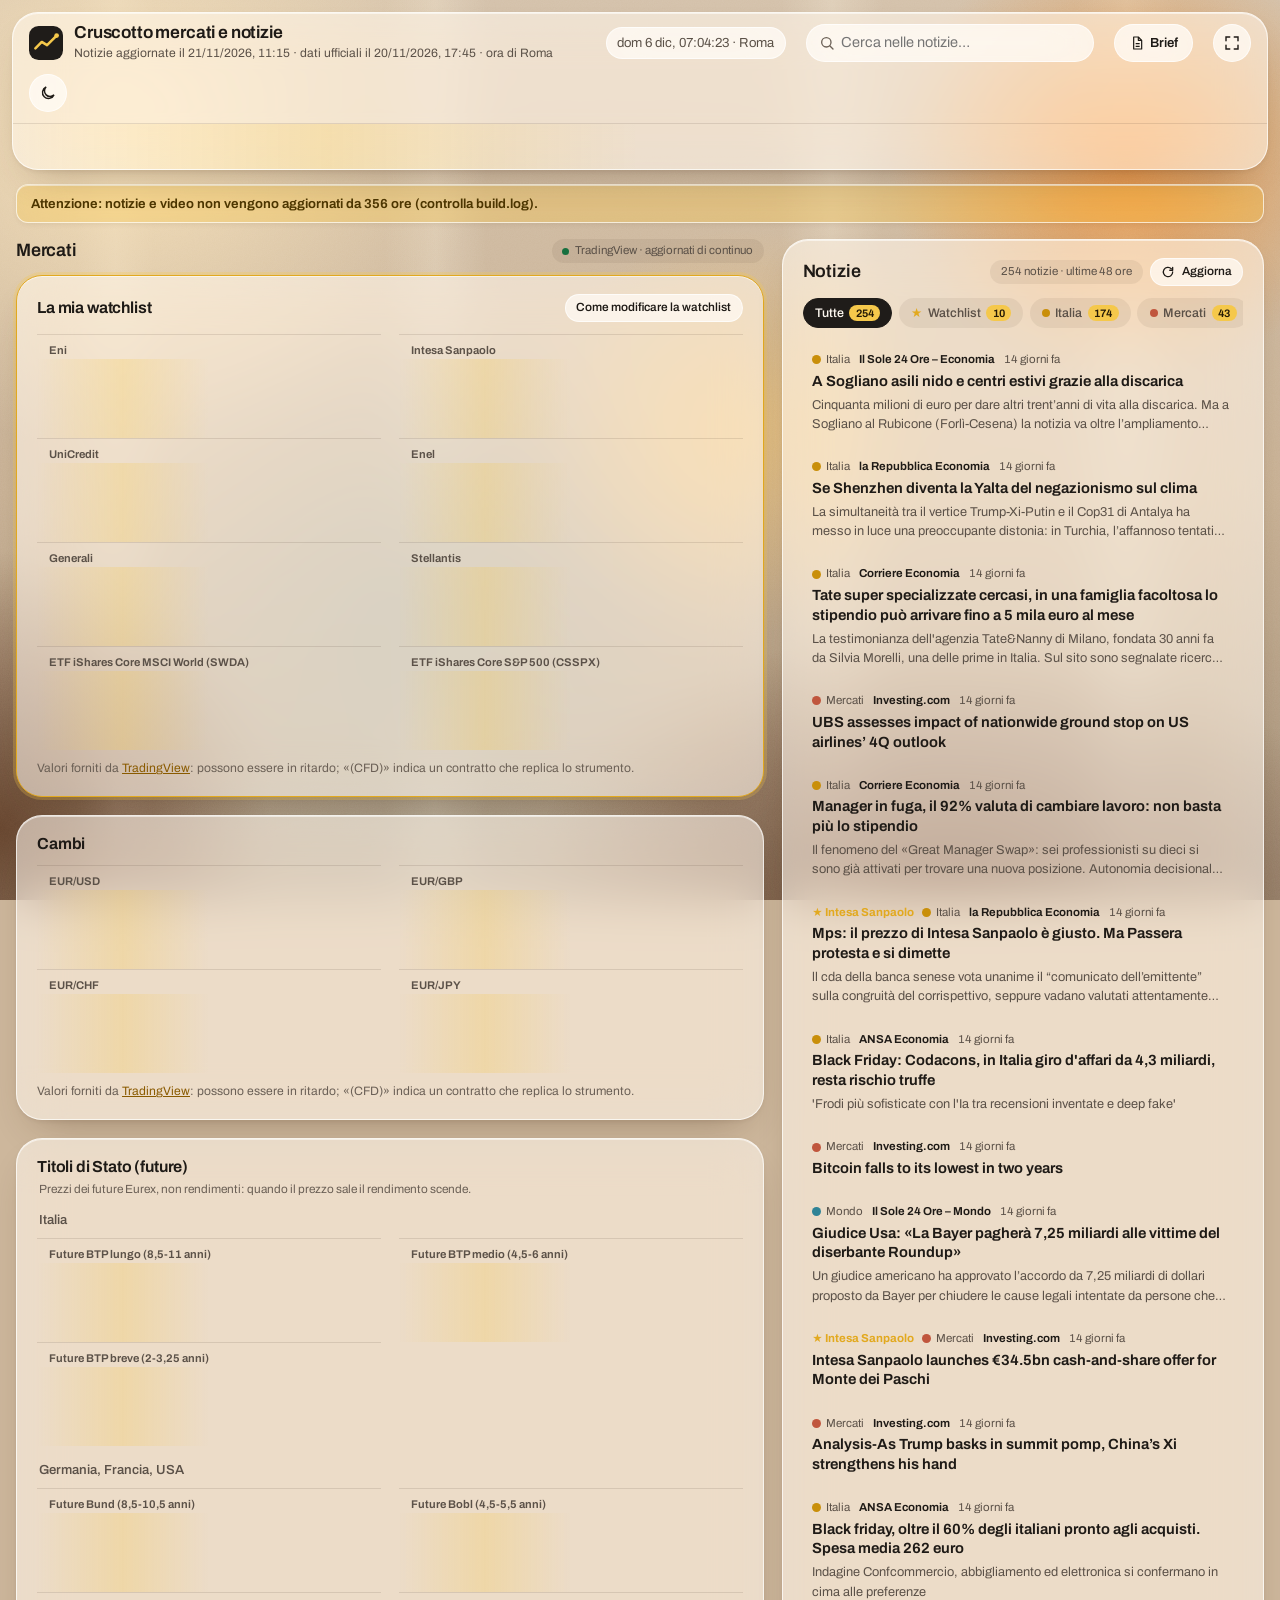
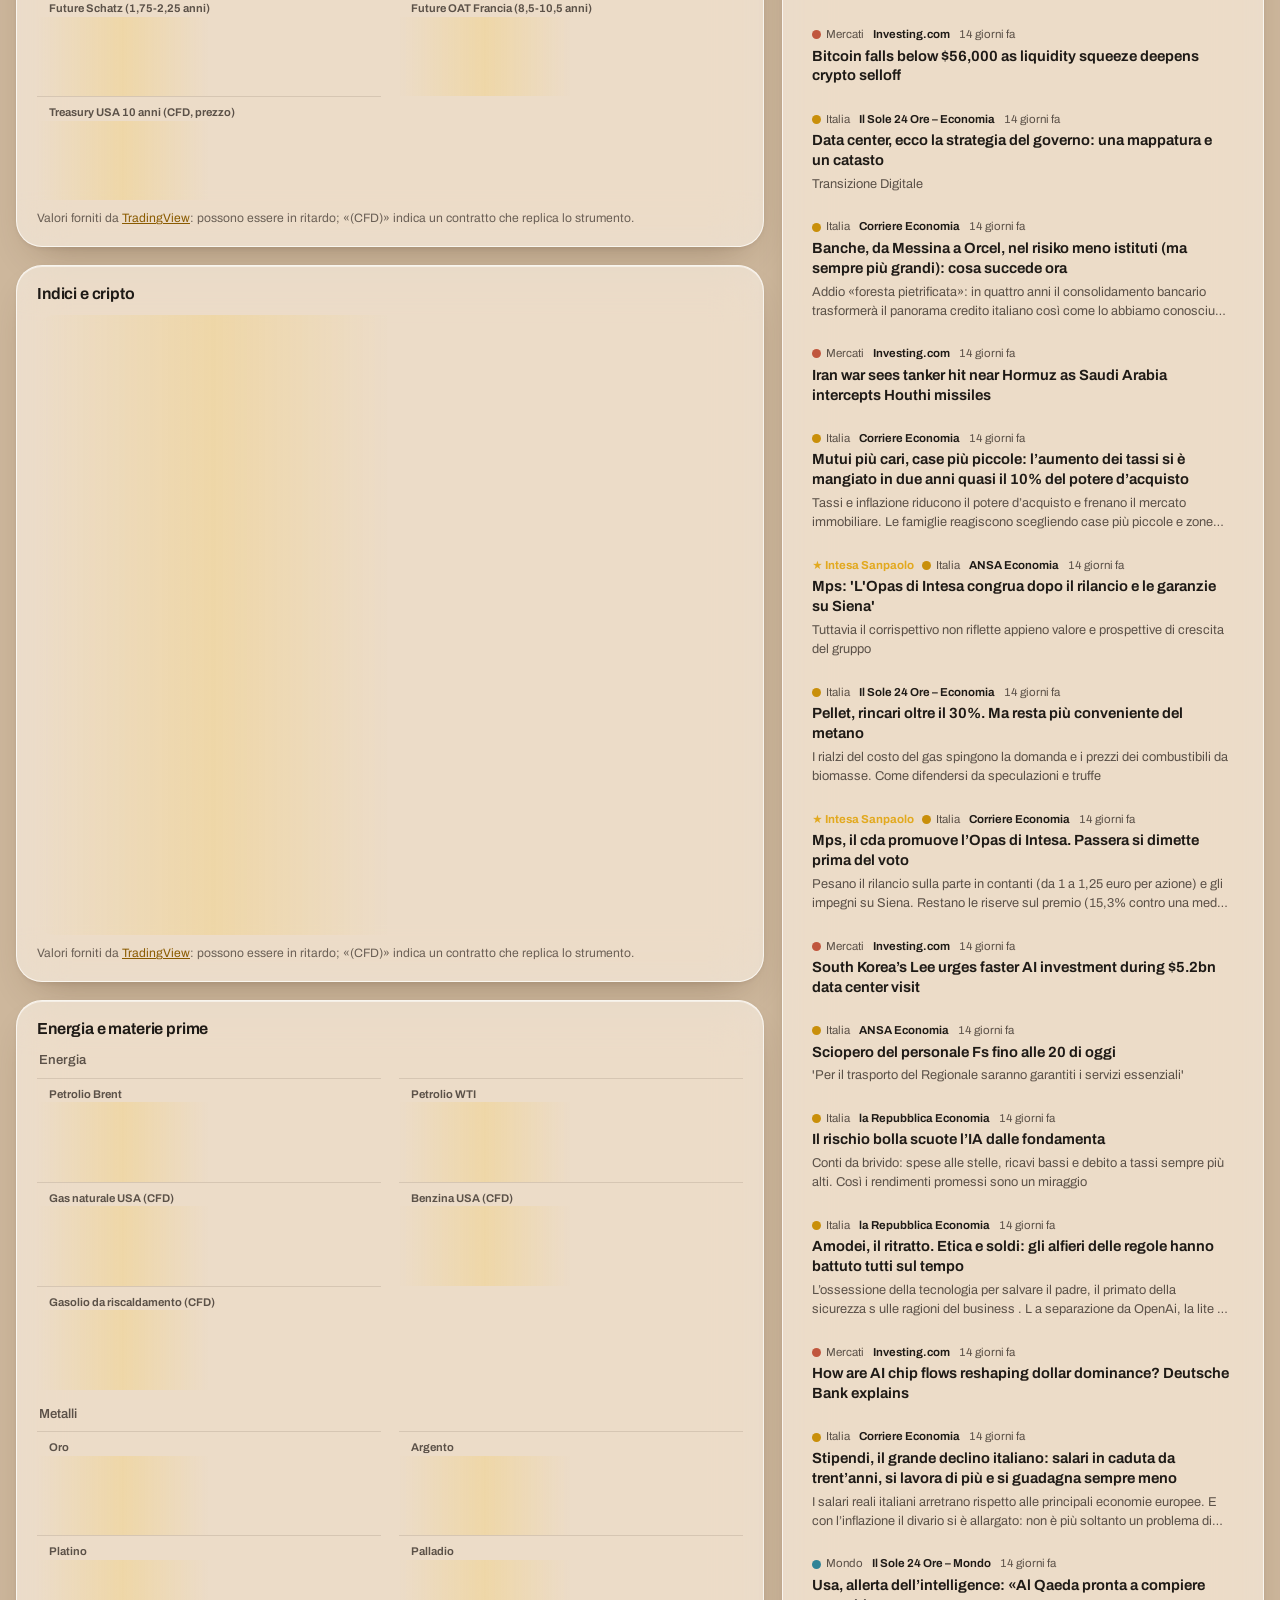
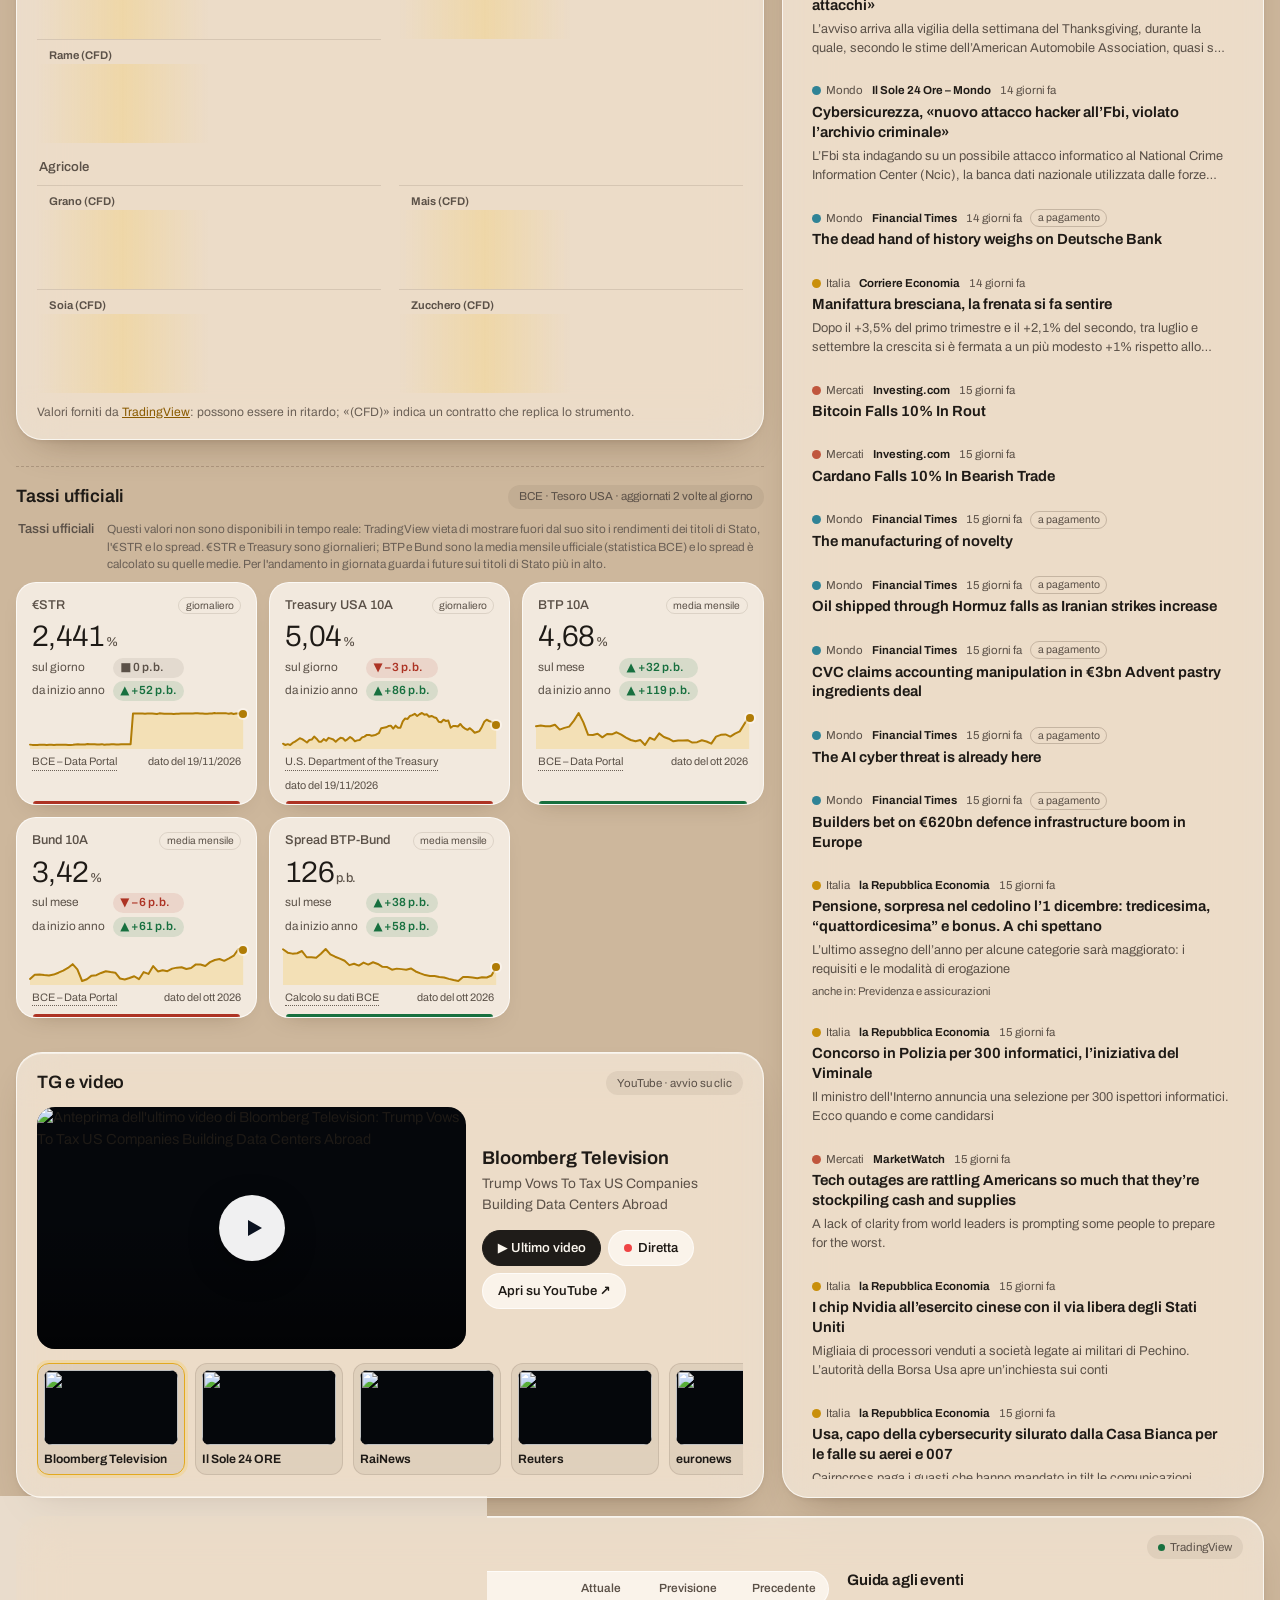
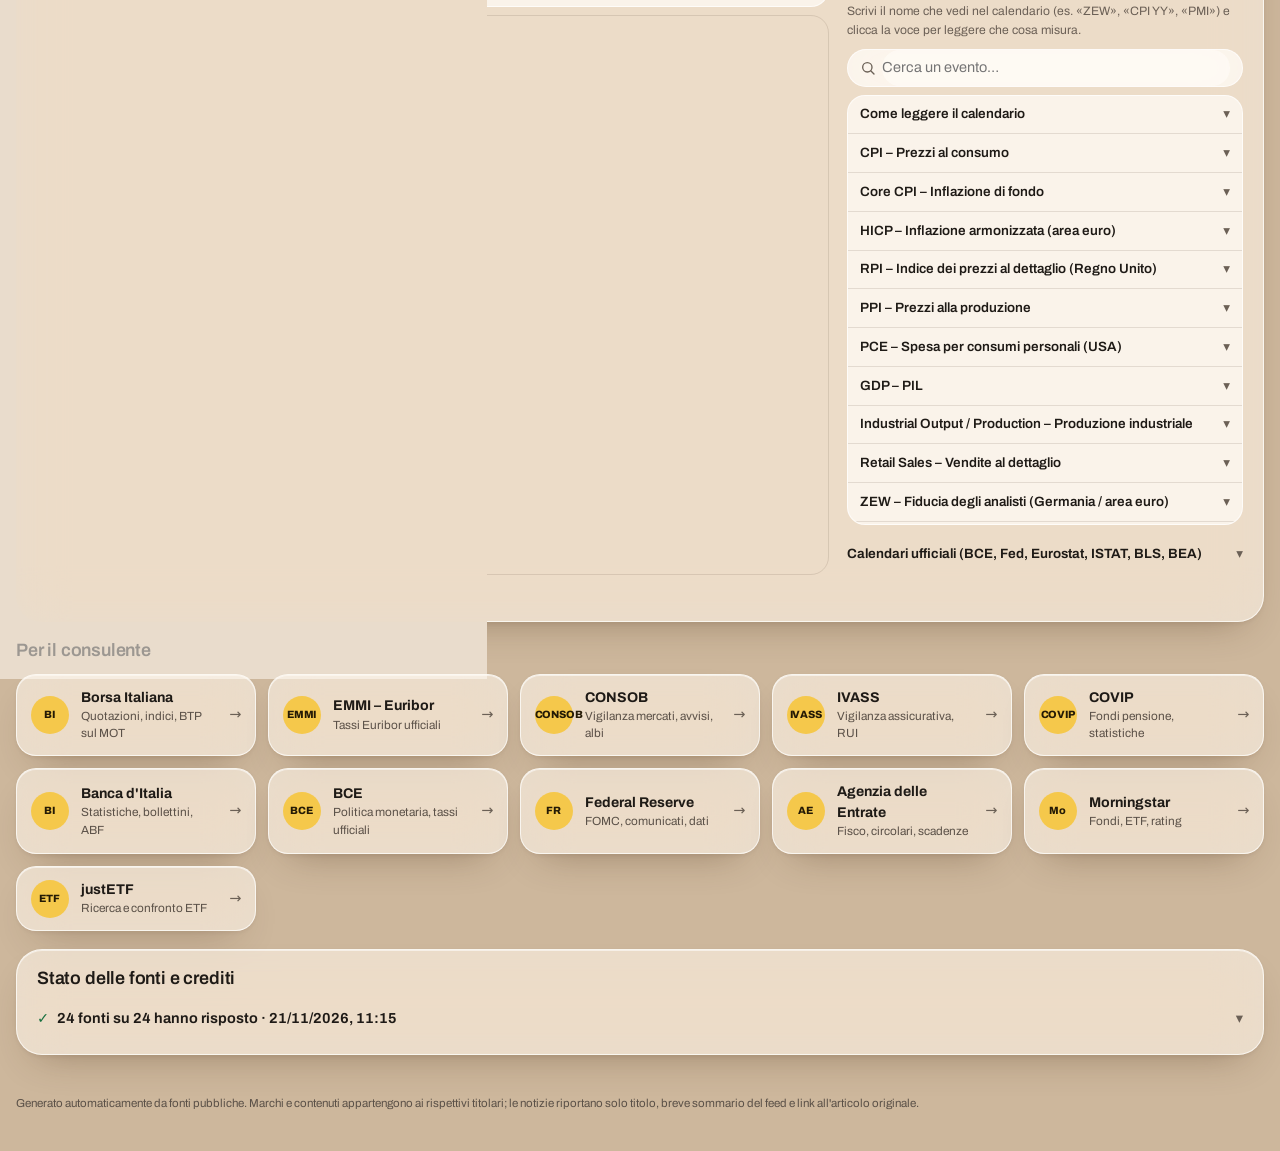
==== commit 848b7b79: "Pubblicazione 2026-11-21 12:38" ====
--- a/index.html
+++ b/index.html
@@ -640,7 +640,7 @@
     le notizie riportano solo titolo, breve sommario del feed e link all'articolo originale.</p>
 </footer>
 <div id="tip" class="tip" role="status" hidden></div>
-<script id="dashboard-data" type="application/json">{"generated_at":"2026-11-28T12:45:45+00:00","markets_at":"2026-11-28T07:44:54+00:00","timezone":"Europe/Rome","markets":[{"group":"Tassi ufficiali","note":"Questi valori non sono disponibili in tempo reale: TradingView vieta di mostrare fuori dal suo sito i rendimenti dei titoli di Stato, l'€STR e lo spread. €STR e Treasury sono giornalieri; BTP e Bund sono la media mensile ufficiale (statistica BCE) e lo spread è calcolato su quelle medie. Per l'andamento in giornata guarda i future sui titoli di Stato più in alto.","items":[{"id":"estr","name":"€STR","kind":"rate","unit":"%","decimals":3,"link":null,"value":null,"status":"error","reason":"ecb: connessione non riuscita","fetched_at":"2026-11-28T07:44:54+00:00","last_valid":{"date":"2026-11-25","fetched_at":"2026-11-27T06:30:04+00:00","source":"BCE – Data Portal"}},{"id":"ust10","name":"Treasury USA 10A","kind":"rate","unit":"%","decimals":null,"link":null,"value":null,"status":"error","reason":"treasury: connessione non riuscita; fred: connessione non riuscita","fetched_at":"2026-11-28T07:44:54+00:00","last_valid":{"date":"2026-11-25","fetched_at":"2026-11-27T06:30:04+00:00","source":"U.S. Department of the Treasury"}},{"id":"btp10","name":"BTP 10A","kind":"rate","unit":"%","decimals":2,"link":null,"value":4.68,"status":"ok","reason":"","fetched_at":"2026-11-28T07:44:54+00:00","date":"2026-10","prev_date":"2026-09","chg":31.79999999999996,"ytd":118.79999999999997,"spark":[["2023-01",4.243],["2023-02",4.27],["2023-03",4.24],["2023-04",4.234],["2023-05",4.313],["2023-06",4.074],["2023-07",4.157],["2023-08",4.221],["2023-09",4.513],["2023-10",4.885],["2023-11",4.428],["2023-12",3.821],["2024-01",3.811],["2024-02",3.872],["2024-03",3.696],["2024-04",3.856],["2024-05",3.844],["2024-06",3.942],["2024-07",3.83],["2024-08",3.682],["2024-09",3.565],["2024-10",3.501],["2024-11",3.569],["2024-12",3.321],["2025-01",3.676],["2025-02",3.575],["2025-03",3.887],["2025-04",3.712],["2025-05",3.629],["2025-06",3.501],["2025-07",3.537],["2025-08",3.538],["2025-09",3.559],["2025-10",3.442],["2025-11",3.459],["2025-12",3.552],["2026-01",3.492],["2026-02",3.388],["2026-03",3.733],["2026-04",3.818],["2026-05",3.839],["2026-06",3.734],["2026-07",3.881],["2026-08",3.986],["2026-09",4.362],["2026-10",4.68]],"source":"BCE – Data Portal","source_url":"https://data.ecb.europa.eu/data/datasets/IRS/IRS.M.IT.L.L40.CI.0000.EUR.N.Z","freq":"M"},{"id":"bund10","name":"Bund 10A","kind":"rate","unit":"%","decimals":2,"link":null,"value":3.416,"status":"ok","reason":"","fetched_at":"2026-11-28T07:44:54+00:00","date":"2026-10","prev_date":"2026-09","chg":-5.699999999999994,"ytd":60.9,"spark":[["2023-01",2.192],["2023-02",2.37],["2023-03",2.383],["2023-04",2.359],["2023-05",2.341],["2023-06",2.377],["2023-07",2.457],["2023-08",2.545],["2023-09",2.66],["2023-10",2.823],["2023-11",2.602],["2023-12",2.101],["2024-01",2.175],["2024-02",2.331],["2024-03",2.349],["2024-04",2.446],["2024-05",2.518],["2024-06",2.484],["2024-07",2.458],["2024-08",2.208],["2024-09",2.166],["2024-10",2.228],["2024-11",2.305],["2024-12",2.178],["2025-01",2.484],["2025-02",2.405],["2025-03",2.741],["2025-04",2.511],["2025-05",2.562],["2025-06",2.52],["2025-07",2.631],["2025-08",2.674],["2025-09",2.693],["2025-10",2.617],["2025-11",2.657],["2025-12",2.813],["2026-01",2.807],["2026-02",2.744],["2026-03",2.91],["2026-04",3.0],["2026-05",3.045],["2026-06",2.964],["2026-07",3.07],["2026-08",3.185],["2026-09",3.473],["2026-10",3.416]],"source":"BCE – Data Portal","source_url":"https://data.ecb.europa.eu/data/datasets/IRS/IRS.M.DE.L.L40.CI.0000.EUR.N.Z","freq":"M"},{"id":"spread","name":"Spread BTP-Bund","kind":"spread","unit":"p.b.","decimals":null,"link":null,"value":126.4,"status":"ok","reason":"","fetched_at":"2026-11-28T07:44:54+00:00","date":"2026-10","prev_date":"2026-09","chg":37.5,"ytd":57.900000000000006,"spark":[["2023-01",205.1],["2023-02",190.0],["2023-03",185.7],["2023-04",187.5],["2023-05",197.2],["2023-06",169.7],["2023-07",170.0],["2023-08",167.6],["2023-09",185.3],["2023-10",206.2],["2023-11",182.6],["2023-12",172.0],["2024-01",163.6],["2024-02",154.1],["2024-03",134.7],["2024-04",141.0],["2024-05",132.6],["2024-06",145.8],["2024-07",137.2],["2024-08",147.4],["2024-09",139.9],["2024-10",127.3],["2024-11",126.4],["2024-12",114.3],["2025-01",119.2],["2025-02",117.0],["2025-03",114.6],["2025-04",120.1],["2025-05",106.7],["2025-06",98.1],["2025-07",90.6],["2025-08",86.4],["2025-09",86.6],["2025-10",82.5],["2025-11",80.2],["2025-12",73.9],["2026-01",68.5],["2026-02",64.4],["2026-03",82.3],["2026-04",81.8],["2026-05",79.4],["2026-06",77.0],["2026-07",81.1],["2026-08",80.1],["2026-09",88.9],["2026-10",126.4]],"source":"Calcolo su dati BCE","source_url":"https://data.ecb.europa.eu/data/datasets/IRS/IRS.M.IT.L.L40.CI.0000.EUR.N.Z","freq":"M"}]}],"tradingview":{"enabled":true,"autoload":true,"ticker":[{"s":"INDEX:FTSEMIB","d":"FTSE MIB"},{"s":"XETR:DAX","d":"DAX"},{"s":"EUREX:FESX1!","d":"Euro Stoxx 50"},{"s":"FOREXCOM:SPXUSD","d":"S\u0026P 500"},{"s":"FOREXCOM:NSXUSD","d":"Nasdaq 100"},{"s":"FX:EURUSD","d":"EUR/USD"},{"s":"TVC:UKOIL","d":"Brent"},{"s":"TVC:USOIL","d":"WTI"},{"s":"TVC:GOLD","d":"Oro"},{"s":"BITSTAMP:BTCEUR","d":"Bitcoin"},{"s":"EUREX:FBTP1!","d":"Future BTP"}],"sections":[{"title":"La mia watchlist","type":"tiles","watchlist":true,"groups":[{"name":"","symbols":[{"s":"MIL:ENI","d":"Eni"},{"s":"MIL:ISP","d":"Intesa Sanpaolo"},{"s":"MIL:UCG","d":"UniCredit"},{"s":"MIL:ENEL","d":"Enel"},{"s":"MIL:G","d":"Generali"},{"s":"MIL:STLAM","d":"Stellantis"},{"s":"MIL:SWDA","d":"ETF iShares Core MSCI World (SWDA)"},{"s":"MIL:CSSPX","d":"ETF iShares Core S\u0026P 500 (CSSPX)"}]}]},{"title":"Cambi","type":"tiles","groups":[{"name":"","symbols":[{"s":"FX:EURUSD","d":"EUR/USD"},{"s":"FX:EURGBP","d":"EUR/GBP"},{"s":"FX:EURCHF","d":"EUR/CHF"},{"s":"FX:EURJPY","d":"EUR/JPY"}]}]},{"title":"Titoli di Stato (future)","type":"tiles","note":"Prezzi dei future Eurex, non rendimenti: quando il prezzo sale il rendimento scende.","groups":[{"name":"Italia","symbols":[{"s":"EUREX:FBTP1!","d":"Future BTP lungo (8,5-11 anni)"},{"s":"EUREX:FBTM1!","d":"Future BTP medio (4,5-6 anni)"},{"s":"EUREX:FBTS1!","d":"Future BTP breve (2-3,25 anni)"}]},{"name":"Germania, Francia, USA","symbols":[{"s":"EUREX:FGBL1!","d":"Future Bund (8,5-10,5 anni)"},{"s":"EUREX:FGBM1!","d":"Future Bobl (4,5-5,5 anni)"},{"s":"EUREX:FGBS1!","d":"Future Schatz (1,75-2,25 anni)"},{"s":"EUREX:FOAT1!","d":"Future OAT Francia (8,5-10,5 anni)"},{"s":"OANDA:USB10YUSD","d":"Treasury USA 10 anni (CFD, prezzo)"}]}]},{"title":"Indici e cripto","type":"overview","tabs":[{"title":"Indici","symbols":[{"s":"INDEX:FTSEMIB","d":"FTSE MIB"},{"s":"XETR:DAX","d":"DAX"},{"s":"EURONEXT:PX1","d":"CAC 40"},{"s":"EUREX:FESX1!","d":"Euro Stoxx 50 (future)"},{"s":"OANDA:UK100GBP","d":"FTSE 100 (CFD)"},{"s":"FOREXCOM:SPXUSD","d":"S\u0026P 500 (CFD)"},{"s":"FOREXCOM:NSXUSD","d":"Nasdaq 100 (CFD)"},{"s":"FOREXCOM:DJI","d":"Dow Jones (CFD)"},{"s":"OANDA:JP225USD","d":"Nikkei 225 (CFD)"},{"s":"AMEX:URTH","d":"MSCI World (proxy ETF iShares URTH)"}]},{"title":"Cripto","symbols":[{"s":"BITSTAMP:BTCEUR","d":"Bitcoin/EUR"},{"s":"BITSTAMP:ETHEUR","d":"Ethereum/EUR"}]}]},{"title":"Energia e materie prime","type":"tiles","groups":[{"name":"Energia","symbols":[{"s":"TVC:UKOIL","d":"Petrolio Brent"},{"s":"TVC:USOIL","d":"Petrolio WTI"},{"s":"OANDA:NATGASUSD","d":"Gas naturale USA (CFD)"},{"s":"CAPITALCOM:GASOLINE","d":"Benzina USA (CFD)"},{"s":"CAPITALCOM:HEATINGOIL","d":"Gasolio da riscaldamento (CFD)"}]},{"name":"Metalli","symbols":[{"s":"TVC:GOLD","d":"Oro"},{"s":"TVC:SILVER","d":"Argento"},{"s":"TVC:PLATINUM","d":"Platino"},{"s":"TVC:PALLADIUM","d":"Palladio"},{"s":"OANDA:XCUUSD","d":"Rame (CFD)"}]},{"name":"Agricole","symbols":[{"s":"OANDA:WHEATUSD","d":"Grano (CFD)"},{"s":"OANDA:CORNUSD","d":"Mais (CFD)"},{"s":"OANDA:SOYBNUSD","d":"Soia (CFD)"},{"s":"OANDA:SUGARUSD","d":"Zucchero (CFD)"}]}]}],"calendar":{"enabled":true,"countries":"it,eu,de,fr,es,us,gb,ch,jp,cn","importance":"0,1","height":560}},"news":[{"title":"Myanmar military airstrike on village school kills at least 30 people, opposition says","link":"https://www.investing.com/news/world-news/myanmar-military-airstrike-on-village-school-kills-at-least-30-people-opposition-says-5054316","source":"Investing.com","date":"2026-11-28T12:36:03+00:00","summary":"","categories":["Mercati"],"paywall":false},{"title":"MSF charity condemns Israeli strike that killed two staff outside Gaza clinic","link":"https://www.investing.com/news/world-news/israeli-strike-killed-two-staff-outside-gaza-clinic-msf-says-5054212","source":"Investing.com","date":"2026-11-28T12:30:44+00:00","summary":"","categories":["Mercati"],"paywall":false},{"title":"International court rejects Argentina’s request to stop UK oil activity near Falklands","link":"https://www.investing.com/news/stock-market-news/international-court-rejects-argentinas-request-to-stop-uk-oil-activity-near-falklands-5054314","source":"Investing.com","date":"2026-11-28T12:30:20+00:00","summary":"","categories":["Mercati"],"paywall":false},{"title":"These tech stocks may let you play defense without giving up on AI","link":"https://www.marketwatch.com/story/these-tech-stocks-may-let-you-play-defense-without-giving-up-on-ai-523ce26d?mod=mw_rss_topstories","source":"MarketWatch","date":"2026-11-28T12:30:00+00:00","summary":"Amphenol, CDW, Sensata Technologies and TE Connectivity stood out when an Evercore analyst did a stress test of the hardware-related stocks he covers.","categories":["Mercati"],"paywall":false},{"title":"From bonds to gold: UBS outlines how to build resilient portfolios for 2027","link":"https://www.investing.com/news/commodities-news/from-bonds-to-gold-ubs-outlines-how-to-build-resilient-portfolios-for-2027-5054313","source":"Investing.com","date":"2026-11-28T12:20:46+00:00","summary":"","categories":["Mercati"],"paywall":false},{"title":"Christmas market 'absolutely vital' for businesses","link":"https://www.bbc.co.uk/news/videos/cx1l0evzj54qo?at_medium=RSS\u0026at_campaign=rss","source":"BBC Business","date":"2026-11-28T12:09:09+00:00","summary":"The Truro market began on 21 November.","categories":["Mondo"],"paywall":false},{"title":"Poundland closure 'big loss' for former mining town","link":"https://www.bbc.co.uk/news/videos/ckvg20jj2r1po?at_medium=RSS\u0026at_campaign=rss","source":"BBC Business","date":"2026-11-28T12:07:08+00:00","summary":"Shoppers and staff reflect on the possible closure of the Poundland store in Camborne.","categories":["Mondo"],"paywall":false},{"title":"Meloni: «In Italia crisi abitativa, ma milioni di case sfitte. In manovra contratti a canone concordato per under 36, la tassazione scende all'1%»","link":"https://video.corriere.it/economia/meloni-in-italia-crisi-abitativa-ma-milioni-di-case-sfitte-in-manovra-contratti-a-canone-concordato-per-under-36-la-tassazione-scende-all-1/5915f2f5-680f-46c1-8173-18643fc5fxlk","source":"Corriere Economia","date":"2026-11-28T12:06:20+00:00","summary":"Il videomessaggio sui suoi profili social","categories":["Italia"],"paywall":false},{"title":"Alta tensione in casa Opec sulle quote di produzione. E sale il pressing Usa su Iraq e Venezuela","link":"https://www.repubblica.it/economia/2026/11/28/news/petrolio_opec_quote_produzione-425756576/?rss","source":"la Repubblica Economia","date":"2026-11-28T11:56:32+00:00","summary":"Secondo Reuters Washington vorrebbe che i due paesi lasciassero il cartello dei produttori","categories":["Italia"],"paywall":false},{"title":"+157%: Our AI-picked stocks for December will be out SOON - Now for 60% off","link":"https://www.investing.com/news/stock-market-news/157-our-aipicked-stocks-for-december-will-be-out-soon--now-for-60-off-5054307","source":"Investing.com","date":"2026-11-28T11:53:08+00:00","summary":"","categories":["Mercati"],"paywall":false},{"title":"Remitly Global CFO sells $541,750 in company stock","link":"https://www.investing.com/news/insider-trading-news/remitly-global-cfo-sells-541750-in-company-stock-93CH-5054305","source":"Investing.com","date":"2026-11-28T11:46:12+00:00","summary":"","categories":["Mercati"],"paywall":false},{"title":"Costa Rica bars UN rapporteur on Palestinian territories, drawing concern from rights chief","link":"https://www.investing.com/news/world-news/costa-rica-bars-un-rapporteur-on-palestinian-territory-drawing-concern-from-rights-chief-5053769","source":"Investing.com","date":"2026-11-28T11:36:18+00:00","summary":"","categories":["Mercati"],"paywall":false},{"title":"Vericel director Robert Zerbe sells $264,862 in company stock","link":"https://www.investing.com/news/insider-trading-news/vericel-director-robert-zerbe-sells-264862-in-company-stock-93CH-5054297","source":"Investing.com","date":"2026-11-28T11:31:06+00:00","summary":"","categories":["Mercati"],"paywall":false},{"title":"Syra Health director buys $719 in common stock","link":"https://www.investing.com/news/insider-trading-news/syra-health-director-buys-719-in-common-stock-93CH-5054296","source":"Investing.com","date":"2026-11-28T11:30:56+00:00","summary":"","categories":["Mercati"],"paywall":false},{"title":"Il balzo del credito al consumo: prestiti cresciuti di due terzi dal 2016. Tassi fino all’11%","link":"https://www.repubblica.it/economia/2026/11/28/news/credito_al_consumo_crescita_tassi_ue-425756457/?rss","source":"la Repubblica Economia","date":"2026-11-28T11:30:30+00:00","summary":"Ormai la nicchia pesa per 182 miliardi, un quinto dei debiti delle famiglie. A crescere di più sono le forme più richieste dai soggetti più deboli, come la cessione del quinto di stipendio e il “Bnpl”","categories":["Italia"],"paywall":false},{"title":"Premio EY, Giuseppe Lavazza è l'imprenditore dell'anno","link":"https://www.ansa.it/sito/notizie/economia/2026/11/28/premio-ey-giuseppe-lavazza-e-limprenditore-dellanno_1b9f82e5-00ba-4389-853b-91cabbaf97c1.html","source":"ANSA Economia","date":"2026-11-28T11:27:11+00:00","summary":"'Per l'evoluzione di un'impresa familiare oggi leader globale nel caffè'","categories":["Italia"],"paywall":false,"also":["Il Sole 24 Ore – Economia","la Repubblica Economia"]},{"title":"Fabrizio Cellino: «Io sospeso da Confapi? Farò presto ricorso. E le imprese torinesi diserteranno l’assemblea»","link":"https://torino.corriere.it/notizie/economia/26_novembre_28/fabrizio-cellino-io-sospeso-da-confapi-faro-presto-ricorso-e-le-imprese-torinesi-diserteranno-l-assemblea-9a1e07a3-73a0-43c9-a7f2-dc52ec983xlk.shtml","source":"Corriere Economia","date":"2026-11-28T11:25:39+00:00","summary":"Il presidente di Api Torino è accusato di «aver «esercitato pressioni indebite» su tre consiglieri impugnerà il provvedimento e annuncia che la delegazione torinese diserterà la prossima assemblea generale. Intervista","categories":["Italia"],"paywall":false},{"title":"After Iowa lead azide blast, nervous residents still want answers","link":"https://www.investing.com/news/world-news/after-iowa-lead-azide-blast-nervous-residents-still-want-answers-5054286","source":"Investing.com","date":"2026-11-28T11:18:20+00:00","summary":"","categories":["Mercati"],"paywall":false},{"title":"Fiera Bolzano guarda avanti: «Interpoma verso la Cina, nel 2027 arriva Fermenta. Vogliamo portare i padiglioni in centro»","link":"https://corrieredellaltoadige.corriere.it/notizie/economia/26_novembre_28/fiera-bolzano-guarda-avanti-interpoma-verso-la-cina-nel-2027-arriva-fermenta-vogliamo-portare-i-padiglioni-in-centro-698dedcb-e060-4026-b9a2-2f1cccb67xlk.shtml","source":"Corriere Economia","date":"2026-11-28T10:56:03+00:00","summary":"Parla la presidente Greti Ladurner: «Non vogliamo diventare né un centro commerciale temporaneo né un semplice festival: il nostro segreto è intrecciare commercio, comunità ed esperienza»","categories":["Italia"],"paywall":false},{"title":"Job\u0026Orienta, gli studenti cercano formazione e lavoro con gli Its Academy: 450 espositori e 200 eventi, i numeri della 35esima edizione","link":"https://www.corriere.it/economia/lavoro/26_novembre_28/job-orienta-gli-studenti-cercano-formazione-e-lavoro-con-gli-its-academy-450-espositori-e-200-eventi-i-numeri-della-35esima-9a3d5e2c-34d9-4861-85dd-dfb466465xlk.shtml","source":"Corriere Economia","date":"2026-11-28T10:26:50+00:00","summary":"Oltre 50 mila visitatori per il Salone nazionale dell'orientamento, la scuola, la formazione e il lavoro di Verona. all’Its Academy Apulia Digital il primo posto dell’edizione 2026 del contest nazionale Its 4.0","categories":["Italia"],"paywall":false},{"title":"Spagna al voto, la presidente del Psoe: «Su Ceuta abbiamo sbagliato»","link":"https://www.ilsole24ore.com/art/spagna-voto-presidente-psoe-su-ceuta-abbiamo-sbagliato-AJf2ofVC","source":"Il Sole 24 Ore – Mondo","date":"2026-11-28T10:04:03+00:00","summary":"Madrid - L’economia che cresce, i cittadini che si impoveriscono. Quello della Spagna è un dilemma macrofinanziario che catalizza l’attenzione di molti osservatori: gli economisti, per ora, non hanno fornito...","categories":["Mondo"],"paywall":false},{"title":"Tanta ricchezza a pochi: i numeri che mettono in discussione il mito dello strapotere Usa","link":"https://www.repubblica.it/economia/2026/11/28/news/tanta_ricchezza_a_pochi_i_numeri_che_mettono_in_discussione_il_mito_dello_strapotere_usa-425755220/?rss","source":"la Repubblica Economia","date":"2026-11-28T10:00:00+00:00","summary":"Dietro gli stipendi così più alti dei nostri ci sono quaranta giorni di lavoro in più all’anno e la concentrazione nelle fasce più alte della popolazione. La crescita genera poco lavoro. Nel derby atlantico sulla…","categories":["Italia"],"paywall":false},{"title":"Attacco in Libia, Zelensky corregge e si scusa con Meloni","link":"https://www.ilsole24ore.com/art/attacco-libia-zelensky-corregge-e-si-scusa-meloni-AJ7KdfVC","source":"Il Sole 24 Ore – Mondo","date":"2026-11-28T09:53:16+00:00","summary":"Prima l’intervista alla Bbc nella quale il presidente dell’Ucraina Volodymyr Zelensky, a proposito dell’operazione contro due navi da guerra russe in Libia, afferma che le forze ucraine «non attaccano mai»...","categories":["Mondo"],"paywall":false},{"title":"Sánchez contro Feijóo, l’ultimo duello prima del voto in Spagna","link":"https://www.ilsole24ore.com/art/sanchez-contro-feijoo-l-ultimo-duello-prima-voto-spagna-AJAUdfVC","source":"Il Sole 24 Ore – Mondo","date":"2026-11-28T09:52:28+00:00","summary":"Madrid - «Sì, se puede» e poi le note di «Pedro», la canzone di Raffaella Carrà del 1980. La chiusura della campagna elettorale di Pedro Sanchez è ritmata dai cori,...","categories":["Mondo"],"paywall":false},{"title":"L’economia degli abissi, dai cavi sottomarini ai droni: il business italiano nel Mediterraneo vale 25 miliardi","link":"https://www.corriere.it/economia/aziende/26_novembre_28/l-economia-degli-abissi-dai-cavi-sottomarini-ai-droni-il-business-italiano-nel-mediterraneo-vale-25-miliardi-96486445-50dd-4966-8a51-7b3f70492xlk.shtml","source":"Corriere Economia","date":"2026-11-28T09:40:57+00:00","summary":"Saipem, Prysmian e Fincantieri guidano una filiera strategica che, con l’indotto, sostiene 117 mila posti di lavoro","categories":["Italia"],"paywall":false},{"title":"Bollette luce, dal 1° dicembre si potrà cambiare il fornitore in 24 ore: chi può farlo e quali sono i rischi","link":"https://www.corriere.it/economia/finanza/26_novembre_28/bollette-luce-dal-1-dicembre-si-potra-cambiare-il-fornitore-in-sole-24-ore-chi-puo-farlo-e-quali-sono-i-rischi-3fb58522-fe14-42ea-b6ec-649ccd453xlk.shtml","source":"Corriere Economia","date":"2026-11-28T09:40:56+00:00","summary":"Dalla novità sono escluse le forniture gas e le utenze non domestiche. Le associazioni temono un’impennata delle chiamate dei call center, contratti non richiesti e costi nascosti","categories":["Italia"],"paywall":false},{"title":"Chi ha speso 1.215 euro per un dentifricio, chi si è portato il wc da casa: storie da hotel a cinque stelle (dove le chiavi saranno sostituite dall’iride)","link":"https://www.corriere.it/economia/life/26_novembre_28/chi-ha-speso-1-215-euro-per-un-dentifricio-chi-si-e-portato-il-wc-da-casa-storie-da-hotel-a-cinque-stelle-dove-le-chiavi-saranno-22dee3fe-df07-4214-993a-6ea5bc27exlk.shtml","source":"Corriere Economia","date":"2026-11-28T09:09:24+00:00","summary":"Un libro racconta il mondo dell’hôtellerie di fascia alta, business da 7 miliardi (in Italia), che impiega 1-2 collaboratori per camera","categories":["Italia"],"paywall":false},{"title":"Cedolare secca, cosa cambia con la Legge di Bilancio","link":"https://www.repubblica.it/economia/2026/11/28/news/cedolare_secca_cosa_cambia_con_la_legge_di_bilancio-425756039/?rss","source":"la Repubblica Economia","date":"2026-11-28T09:06:48+00:00","summary":"Nata per combattere l’evasione fiscale ha avuto un grande successo tra i proprietari di casa. A 15 anni dalla sua introduzione la misura non ha permesso di raggiungere gli obiettivi fissati","categories":["Italia"],"paywall":false},{"title":"First Cisl, corrono i tassi sul credito al consumo, oltre la media euro","link":"https://www.ansa.it/sito/notizie/economia/2026/11/28/first-cisl-corrono-i-tassi-sul-credito-al-consumo-oltre-la-media-euro_cbcc967c-ea68-48d0-86bf-9eebc9a6bd01.html","source":"ANSA Economia","date":"2026-11-28T08:46:25+00:00","summary":"A settembre al 10,78%, attenzione al Bnpl e cessione quinto","categories":["Italia"],"paywall":false},{"title":"Affitti, cedolare secca al 5%: che cosa cambia per i nuovi contratti? Su «Chiedi all'esperto»","link":"https://www.corriere.it/economia/affitti/26_novembre_28/affitti-cedolare-secca-al-5-che-cosa-cambia-per-i-nuovi-contratti-su-chiedi-all-esperto-08ff194c-1d25-4833-99b6-8a1bdc362xlk.shtml","source":"Corriere Economia","date":"2026-11-28T08:24:35+00:00","summary":"La Manovra 2027 prevede di dimezzare dal 10 al 5% la cedolare secca sugli affitti a canone concordato, con un'aliquota all'1% per gli inquilini under 36. Ma il beneficio riguarderà soltanto i nuovi contratti stipulati…","categories":["Italia"],"paywall":false},{"title":"L’Iran colpisce due volte le stesse navi per scoraggiare il transito nello Stretto di Hormuz","link":"https://www.ilsole24ore.com/art/l-iran-colpisce-due-volte-stesse-navi-scoraggiare-transito-stretto-hormuz-AJ5fccVC","source":"Il Sole 24 Ore – Mondo","date":"2026-11-28T08:09:00+00:00","summary":"Negli ultimi due mesi, almeno sei navi sono state colpite due volte ciascuna dall’Iran. Teheran sta infatti adottando tattiche più aggressive per bloccare le petroliere in transito attraverso lo Stretto...","categories":["Mondo"],"paywall":false},{"title":"Boris Vujčić: Interview with Kurier","link":"https://www.ecb.europa.eu//press/inter/date/2026/html/ecb.in261128~10e11f78f1.en.html","source":"BCE – comunicati","date":"2026-11-28T08:00:00+00:00","summary":"","categories":["Macro/Banche centrali"],"paywall":false},{"title":"I robot soldato di Eric Trump, dalle ambizioni militari alla crisi finanziaria: gli affari di famiglia e le promesse mancate","link":"https://www.corriere.it/economia/finanza/26_novembre_28/i-robot-soldato-di-eric-trump-la-trattativa-con-israele-per-impiegarli-nei-tunnel-di-gaza-4330ce1a-cfb4-41c4-8cf6-960a22655xlk.shtml","source":"Corriere Economia","date":"2026-11-28T07:58:12+00:00","summary":"Foundation non paga gli stipendi e cerca capitali sudcoreani. I dubbi sulle commesse militari e sui test in Ucraina","categories":["Italia"],"paywall":false},{"title":"Inclusione, Ibg ottiene la certificazione per la parità di genere","link":"https://napoli.corriere.it/notizie/economia/26_novembre_28/inclusione-ibg-ottiene-la-certificazione-per-la-parita-di-genere-ce2a1761-f249-4409-9853-802d7fda1xlk.shtml","source":"Corriere Economia","date":"2026-11-28T07:56:17+00:00","summary":"Caputo: «Generiamo valore condiviso mettendo le persone al centro della nostra crescita»","categories":["Italia"],"paywall":false},{"title":"Le acciaierie, i forni elettrici e la coerenza della politica","link":"https://brescia.corriere.it/notizie/economia/26_novembre_28/le-acciaierie-i-forni-elettrici-e-la-coerenza-della-politica-89c163aa-1838-4ed6-a057-80d17dda9xlk.shtml","source":"Corriere Economia","date":"2026-11-28T07:55:04+00:00","summary":"Antonio Gozzi e la proposta di un tavolo permanente dovrebbe diventare l’occasione per una riflessione sul modello di sviluppo italiano","categories":["Italia"],"paywall":false},{"title":"Per le Pmi produttività al palo, giù il costo del lavoro","link":"https://www.ilsole24ore.com/art/per-pmi-produttivita-palo-giu-costo-lavoro-AJcc0Y5B","source":"Il Sole 24 Ore – Economia","date":"2026-11-28T07:40:01+00:00","summary":"Una produttività stagnante, con margini in recupero grazie alla compressione del costo del lavoro. E’ una quadro misto quello che emerge dal rapporto Pmi di Cerved, che prende in esame...","categories":["Italia"],"paywall":false},{"title":"Veronafiere rileva Forum Risk Management in Sanità ed entra nel settore salute","link":"https://www.ilsole24ore.com/art/veronafiere-rileva-forum-risk-management-sanita-ed-entra-settore-salute-AJgMluTC","source":"Il Sole 24 Ore – Economia","date":"2026-11-28T07:39:56+00:00","summary":"Acquisito dalla società Gutenberg il 100% dell’evento di Arezzo, che si terrà a Verona dal 2027","categories":["Italia"],"paywall":false},{"title":"Terziario, in calo il clima di fiducia: l’indice (105) al minimo da due anni","link":"https://brescia.corriere.it/notizie/economia/26_novembre_28/terziario-in-calo-il-clima-di-fiducia-l-indice-105-al-minimo-da-due-anni-8ec663f8-7baf-4ea3-9012-796f97b00xlk.shtml","source":"Corriere Economia","date":"2026-11-28T07:33:26+00:00","summary":"I risultati dell’indagine congiunturale del Centro studi Confindustria sul terzo trimestre","categories":["Italia"],"paywall":false},{"title":"Butcher blames costs for closure after 127 years","link":"https://www.bbc.co.uk/news/articles/cqe9k3m9mvexo?at_medium=RSS\u0026at_campaign=rss","source":"BBC Business","date":"2026-11-28T07:18:47+00:00","summary":"Bennett Butchers in Spalding says rises in National Insurance and energy have made it \"unviable\".","categories":["Mondo"],"paywall":false},{"title":"Il divorzio tra Brad Pitt e Angelina Jolie e i misteri di Château Miraval: i 20 milioni di «buco» e la battaglia legale con il socio russo","link":"https://www.corriere.it/economia/finanza/26_novembre_28/il-divorzio-tra-brad-pitt-e-angelina-jolie-e-i-misteri-di-chateau-miraval-i-10-milioni-di-buco-e-la-battaglia-legale-con-il-6eedbf31-57ba-4b4c-8de5-b6c5f4e03xlk.shtml","source":"Corriere Economia","date":"2026-11-28T07:16:00+00:00","summary":"La partita con Yuri Shefler per la tenuta agricola francese in Provenza. Il 50% nella Mondo Bongo Llc dell’attore. Il miliardo cash dell’imprenditore. L’accordo con Angelina Jolie. I conti in rosso e le società in…","categories":["Italia"],"paywall":false},{"title":"Sardegna, potere d’acquisto inferiore al 2008","link":"https://www.ilsole24ore.com/art/sardegna-potere-d-acquisto-inferiore-2008-AJICTGVC","source":"Il Sole 24 Ore – Economia","date":"2026-11-28T07:15:24+00:00","summary":"Potere d’acquisto inferiore al 2008 e quasi nove comuni su dieci sotto la media regionale dei redditi da lavoro. Il divario retributivo con la media italiana costa ai sardi oltre...","categories":["Italia"],"paywall":false},{"title":"Cargo in cerca di rilancio: ora gli aerei viaggiano stracolmi di rose (e tartufi)","link":"https://www.repubblica.it/economia/2026/11/25/news/cargo_rilancio_aerei_rose_tartufi-425755991/?rss","source":"la Repubblica Economia","date":"2026-11-28T07:00:00+00:00","summary":"Malpensa solo undicesimo tra gli scali europei. La ricetta dell’Enac per rilanciare 13 aeroporti anche grazie a turni 24 ore su 24 e a procedure doganali più agili","categories":["Italia"],"paywall":false},{"title":"Pensioni minime sotto l’inflazione nel 2027. Cosa non dice Meloni","link":"https://www.repubblica.it/economia/dossier/manovra-finanziaria-legge-di-bilancio/2026/11/28/news/pensioni_minime_2027_inflazione_meloni-425755957/?rss","source":"la Repubblica Economia","date":"2026-11-28T07:00:00+00:00","summary":"La manovra non rinnova la maggiorazione straordinaria. Da gennaio gli assegni saliranno di appena 11,63 euro al mese, recuperando meno del 60% del rincaro dei prezzi","categories":["Italia","Macro/Banche centrali","Previdenza e assicurazioni"],"paywall":false},{"title":"Irpef 2027, sconti fino a 500 euro ai redditi più alti: le tre strette sulle detrazioni e chi paga di più","link":"https://www.corriere.it/economia/tasse/26_novembre_28/irpef-2027-sconti-fino-a-500-euro-ai-redditi-piu-alti-le-tre-strette-sulle-detrazioni-e-chi-paga-di-piu-ea34d5de-8bb9-44d2-a180-ee8319354xlk.shtml","source":"Corriere Economia","date":"2026-11-28T06:35:13+00:00","summary":"La manovra allarga lo scaglione del 33% fino a 55mila euro. Il beneficio raggiunge anche i contribuenti più ricchi, ma sopra 75mila, 120mila e 200 mila euro intervengono tre meccanismi che riducono le agevolazioni…","categories":["Italia"],"paywall":false},{"title":"Scienze della vita, la Lombardia traina lo sviluppo in Italia e Ue","link":"https://www.ilsole24ore.com/art/scienze-vita-lombardia-traina-sviluppo-italia-e-ue-AJxmeFVC","source":"Il Sole 24 Ore – Economia","date":"2026-11-28T06:34:16+00:00","summary":"Consolidare la posizione della Lombardia per farla diventare l’Hub europeo di riferimento delle Life science oltre a trasformarla in un laboratorio nazionale per l’attrazione dei preziosi investimenti nella ricerca di...","categories":["Italia"],"paywall":false},{"title":"Si rafforzano le intese con la Catalogna","link":"https://www.ilsole24ore.com/art/si-rafforzano-intese-la-catalogna-AJFtHGVC","source":"Il Sole 24 Ore – Economia","date":"2026-11-28T06:32:01+00:00","summary":"La Regione Lombardia e la Catalogna non solo continueranno a essere alleate per rafforzare la competitività della loro economia e per cogliere nuove opportunità, ma da ieri hanno deciso di...","categories":["Italia"],"paywall":false},{"title":"«Questo non è un negoziato»: come il governo Trump ha convinto Intel a cedere il 10%. E cosa c’entra con il ritorno di Huang a Nvidia","link":"https://www.corriere.it/economia/finanza/26_novembre_28/questo-non-e-un-negoziato-come-il-governo-trump-ha-convinto-intel-a-cedere-il-10-e-cosa-c-entra-con-il-ritorno-di-huang-a-nvidia-0952f343-bcbd-439a-9362-79bbcf0e1xlk.shtml","source":"Corriere Economia","date":"2026-11-28T06:25:19+00:00","summary":"Ad agosto del 2025 l’amministrazione Usa è entrata nel capitale del colosso dei chip senza pagare un dollaro. Una causa promossa da alcuni soci svela come si è arrivati «al grandioso affare». Che assomiglia più a…","categories":["Italia"],"paywall":false},{"title":"Sofia Liguori, la ricercatrice che si è dimessa da Google DeepMind: «Ho capito che ero un paravento, il volto buono del diavolo»","link":"https://www.corriere.it/economia/finanza/26_novembre_28/sofia-liguori-ricercatrice-dimessa-google-deepmind-cdf4b058-b8cc-444c-9f13-8897d59f3xlk.shtml","source":"Corriere Economia","date":"2026-11-28T06:19:16+00:00","summary":"L’addio dopo aver scoperto che le tecnologie del colosso tech venivano usate a Gaza e dal dipartimento della Guerra americano. La ricercatrice interverrà nella sessione inaugurale di Beautiful Minds - L’innovazione che…","categories":["Italia"],"paywall":false},{"title":"Jetstar, la compagnia low cost «più cattiva» del mondo: bagagli pesati al grammo, maxi-sanzioni e ritardi","link":"https://www.corriere.it/economia/trasporti/aerei/26_novembre_28/jetstar-la-compagnia-low-cost-piu-cattiva-del-mondo-bagagli-pesati-al-grammo-maxi-sanzioni-e-ritardi-1cf37930-5403-4469-9c4a-b5d690850xlk.shtml","source":"Corriere Economia","date":"2026-11-28T06:18:35+00:00","summary":"Il nostro test sul volo Melbourne-Sydney: quasi due ore di ritardo all’arrivo, bagagli «multati» senza mostrare il peso in eccesso, i silenzi della compagnia aerea","categories":["Italia"],"paywall":false},{"title":"Dopo l’uscita di de Cos, ora Donald Trump vuole la Bri (e meno regole per le banche)","link":"https://www.corriere.it/economia/finanza/26_novembre_28/trump-bri-banche-de-cos-53f54a01-8ab3-4996-96bf-92c9d4325xlk.shtml","source":"Corriere Economia","date":"2026-11-28T06:02:33+00:00","summary":"La Casa Bianca mira a scegliere la guida dell’istituto dopo l’uscita di de Cos destinato alla presidenza della Bce","categories":["Italia"],"paywall":false},{"title":"Orte: con il nuovo terminal merci treni per Torino, Verona e Gioia Tauro","link":"https://www.ilsole24ore.com/art/orte-il-nuovo-terminal-merci-treni-torino-verona-e-gioia-tauro-AJE16FVC","source":"Il Sole 24 Ore – Economia","date":"2026-11-28T05:04:01+00:00","summary":"L’interporto di Orte (Viterbo) punta a colmare il vuoto di servizi ferroviari nel Centro Italia e a diventare un nodo di riferimento per il trasporto intermodale delle merci. A segnare...","categories":["Italia"],"paywall":false},{"title":"Iran hitting same ships twice to deter traffic from Strait of Hormuz","link":"https://www.ft.com/content/f9c4da80-cc2c-4b0b-b083-b7acd0337790?syn-25a6b1a6=1","source":"Financial Times","date":"2026-11-28T05:00:41+00:00","summary":"","categories":["Mondo"],"paywall":true},{"title":"US military repelled drones at RAF base","link":"https://www.ft.com/content/57795d58-2b9e-45cb-81e3-6c63aee434a4?syn-25a6b1a6=1","source":"Financial Times","date":"2026-11-28T05:00:41+00:00","summary":"","categories":["Mondo"],"paywall":true},{"title":"England’s post-Brexit fishing windfall swept up by Dutch tycoon","link":"https://www.ft.com/content/13566b4a-e996-4029-829b-94fb89a76841?syn-25a6b1a6=1","source":"Financial Times","date":"2026-11-28T05:00:41+00:00","summary":"","categories":["Mondo"],"paywall":true},{"title":"The mathematicians living through an AI revolution","link":"https://www.ft.com/content/f27646d1-d8f2-4592-8d0e-bcce6c6da061?syn-25a6b1a6=1","source":"Financial Times","date":"2026-11-28T05:00:32+00:00","summary":"","categories":["Mondo"],"paywall":true},{"title":"Pedro Sánchez: the partisan warrior fighting to the last","link":"https://www.ft.com/content/ad9ff980-d165-42ef-8c74-4ff5acabe09a?syn-25a6b1a6=1","source":"Financial Times","date":"2026-11-28T05:00:32+00:00","summary":"","categories":["Mondo"],"paywall":true},{"title":"‘Only in America’ and other good lies","link":"https://www.ft.com/content/322f3ecd-f513-45aa-9b2f-adf63e104638?syn-25a6b1a6=1","source":"Financial Times","date":"2026-11-28T05:00:32+00:00","summary":"","categories":["Mondo"],"paywall":true},{"title":"Five US multinationals pay more tax to Ireland than anywhere else","link":"https://www.ft.com/content/ec489542-0968-45d7-9dd7-985ad679f9b2?syn-25a6b1a6=1","source":"Financial Times","date":"2026-11-28T05:00:15+00:00","summary":"","categories":["Mondo"],"paywall":true},{"title":"AI agents are coming for big business","link":"https://www.ft.com/content/c9de05b8-0916-436a-87fc-40337067b0d2?syn-25a6b1a6=1","source":"Financial Times","date":"2026-11-28T05:00:14+00:00","summary":"","categories":["Mondo"],"paywall":true},{"title":"Torino, Magneti Marelli chiude a Venaria. Stellantis pronta ad assumere 900 lavoratori. I sindacati: «Serve chiarezza sul futuro»","link":"https://torino.corriere.it/notizie/economia/26_novembre_28/torino-magneti-marelli-chiude-a-venaria-stellantis-assumera-i-900-lavoratori-i-sindacati-serve-chiarezza-sul-futuro-3a932771-25d8-411d-83f2-050b635c5xlk.shtml","source":"Corriere Economia","date":"2026-11-28T04:30:00+00:00","summary":"Martedì al Mimit a Roma sarà svelata ufficialmente la trattativa di Stellantis per rilevare tre stabilimenti del gruppo: due al sud, uno a Rivalta (40 addetti). Ma c’è anche l’impegno di assumere la forza lavoro del…","categories":["Italia"],"paywall":false,"watch":["Stellantis"]},{"title":"I ripensamenti del Black Friday: come funzionano i resi, quali diritti ha il consumatore","link":"https://www.repubblica.it/economia/diritti-e-consumi/diritti-consumatori/2026/11/28/news/black_friday_diritto_ripensamento_reso_come_fare-425755433/?rss","source":"la Repubblica Economia","date":"2026-11-28T04:00:00+00:00","summary":"Subissati dalle offerte, può capitare di fare un acquisto sbagliato o d’impulso. Online ci sono due settimane per restituire il prodotto senza costi, mentre per chi acquista in negozio resta in piedi la garanzia legale","categories":["Italia"],"paywall":false},{"title":"Irpef, cedolare, rottamazione, investimenti esteri: tutte le scadenze fiscali del 30 novembre","link":"https://www.repubblica.it/economia/diritti-e-consumi/fisco/2026/11/28/news/scadenze_fisco_30_novembre_cosa_sapere_irpef_rottamazione_fatture-425755436/?rss","source":"la Repubblica Economia","date":"2026-11-28T04:00:00+00:00","summary":"L’appuntamento di fine mese riguarda tantissime categorie, dalle partite Iva ai proprietari di casa: una guida ai pagamenti dovuti","categories":["Italia"],"paywall":false},{"title":"Data center, c’è il catasto per evitare le proteste ma la legge è ferma al Senato","link":"https://www.repubblica.it/economia/2026/11/28/news/data_center_linee_guida_catasto_mappa_aree_idonee-425755715/?rss","source":"la Repubblica Economia","date":"2026-11-28T00:00:00+00:00","summary":"Il ministero delle Imprese lancia le linee guida per individuare le aree idonee a ospitare gli impianti: “Dialogo con gli enti locali”","categories":["Italia"],"paywall":false},{"title":"Il fronte unito dei sindaci dem: “I super ricchi paghino di più ma non sarà una patrimoniale”","link":"https://www.repubblica.it/economia/2026/11/28/news/sindaci_dem_patrimoniale_ricchi_paghino_piu_tasse-425755701/?rss","source":"la Repubblica Economia","date":"2026-11-28T00:00:00+00:00","summary":"I primi cittadini a favore di un prelievo mirato per finanziare i servizi essenziali anche se non manca la cautela sul tema che più divide Pd e Avs da M5S e centristi","categories":["Italia"],"paywall":false},{"title":"Le richieste in Parlamento: “Software gestionali nell’iperammortamento”","link":"https://www.repubblica.it/economia/2026/11/28/news/le_richieste_in_parlamento_software_gestionali_nell_iperammortamento-425755683/?rss","source":"la Repubblica Economia","date":"2026-11-28T00:00:00+00:00","summary":"Due emendamenti di Lega e Azione alla manovra puntano ad allargare l’agevolazione anche ai programmi di gestione","categories":["Italia"],"paywall":false},{"title":"Meloni: mai tagliato le pensioni. Schlein attacca: ancora bugie","link":"https://www.repubblica.it/economia/dossier/manovra-finanziaria-legge-di-bilancio/2026/11/28/news/pensioni_video_meloni_mai_tagliato_schlein_attacca_bugie-425755681/?rss","source":"la Repubblica Economia","date":"2026-11-28T00:00:00+00:00","summary":"Le stime della Cgil quantificano in cento miliardi lordi il risparmio delle tre strette. Maggioranza al lavoro per la rivalutazione piena degli assegni fino a tremila euro","categories":["Italia","Previdenza e assicurazioni"],"paywall":false},{"title":"Da Mattioli a Olivetti: quei capitalisti ribelli tra utopia e bene comune","link":"https://www.repubblica.it/economia/2026/11/28/news/miliardari_italiani_filantropi_mattioli_olivetti_storia-425755621/?rss","source":"la Repubblica Economia","date":"2026-11-28T00:00:00+00:00","summary":"La storia italiana è attraversata da imprenditori aristocratici e finanzieri che misero i patrimoni al servizio del cambiamento","categories":["Italia"],"paywall":false},{"title":"Dazi Usa sterili, schizza il deficit commerciale","link":"https://www.repubblica.it/economia/2026/11/28/news/dazi_usa_sterili_schizza_il_deficit_commerciale-425755605/?rss","source":"la Repubblica Economia","date":"2026-11-28T00:00:00+00:00","summary":"A ottobre raggiunto il livello di squilibrio più alto dal marzo 2025, il mese che precede il “Liberation Day” di Trump","categories":["Italia"],"paywall":false},{"title":"I’m in my 70s and buying a new BMW X1. Should I put my only son on the title?","link":"https://www.marketwatch.com/story/im-in-my-70s-and-buying-a-new-bmw-x1-should-i-put-my-only-son-on-the-title-25731040?mod=mw_rss_topstories","source":"MarketWatch","date":"2026-11-28T00:00:00+00:00","summary":"“Given my age, I never make a major new purchase without thinking about the future.”","categories":["Mercati"],"paywall":false},{"title":"I hate that Jensen Huang is back at Nvidia, but I love what it’s done for my 401(k). Am I a hypocrite?","link":"https://www.marketwatch.com/story/i-hate-that-jensen-huang-is-back-at-nvidia-but-i-love-what-its-done-for-my-401-k-am-i-a-hypocrite-f63c0303?mod=mw_rss_topstories","source":"MarketWatch","date":"2026-11-27T23:30:00+00:00","summary":"Doing nothing and maintaining an even temperament is often the work of gods.","categories":["Mercati"],"paywall":false},{"title":"Clearing out my parents’ house was a legal nightmare. How can I downsize without putting my kids through the same ordeal?","link":"https://www.marketwatch.com/story/clearing-out-my-parents-house-was-a-legal-nightmare-how-can-i-downsize-without-putting-my-children-through-the-same-ordeal-6537d804?mod=mw_rss_topstories","source":"MarketWatch","date":"2026-11-27T23:15:00+00:00","summary":"Some countercultural advice this Black Friday: stop buying stuff, plus other rules for downsizing.","categories":["Mercati"],"paywall":false},{"title":"S\u0026P cuts France outlook to negative","link":"https://www.ft.com/content/4e16110a-9604-4455-8557-4edece5df01a?syn-25a6b1a6=1","source":"Financial Times","date":"2026-11-27T22:45:36+00:00","summary":"","categories":["Mondo"],"paywall":true},{"title":"These stocks soared the most during a wild week highlighted by Huang’s return to Nvidia","link":"https://www.marketwatch.com/story/these-stocks-soared-the-most-during-a-wild-week-highlighted-by-huangs-return-to-nvidia-578b3f9a?mod=mw_rss_topstories","source":"MarketWatch","date":"2026-11-27T20:16:00+00:00","summary":"Nvidia’s stock soared this week, but was still down nearly 28% for November and 21% for 2026.","categories":["Mercati"],"paywall":false},{"title":"Recuperare valore dagli scarti legnosi","link":"https://www.repubblica.it/economia/rapporti/energitalia/trasformazione/2026/11/27/news/recuperare_valore_dagli_scarti_legnosi-425755552/?rss","source":"la Repubblica Economia","date":"2026-11-27T20:00:18+00:00","summary":"Brianza (Edison Next) racconta il caso Michelin a Cuneo, dove lo stabilimento autoproduce il 97% dell’energia che utilizza. Per estendere il modello servono forniture regolari da filiera corta","categories":["Italia"],"paywall":false},{"title":"Coming next year: Medicare Advantage plans without drug coverage for almost 640,000 people and fewer choices for the rest","link":"https://www.marketwatch.com/story/coming-next-year-medicare-advantage-plans-without-drug-coverage-for-almost-640-000-people-and-fewer-choices-for-the-rest-25242d69?mod=mw_rss_topstories","source":"MarketWatch","date":"2026-11-27T19:55:00+00:00","summary":"Medicare Advantage is starting to lose its all-in-one benefit.","categories":["Mercati"],"paywall":false},{"title":"La strada dell’industria per abbattere le emissioni del calore","link":"https://www.repubblica.it/economia/rapporti/energitalia/trasformazione/2026/11/27/news/la_strada_dell_industria_per_abbattere_le_emissioni_del_calore-425755527/?rss","source":"la Repubblica Economia","date":"2026-11-27T19:53:55+00:00","summary":"Oltre il 60% dell’energia consumata dalle fabbriche italiane alimenta i processi termici, che dipendono per più del 90% da fonti di origine fossile","categories":["Italia"],"paywall":false},{"title":"Gdo italiana in frenata: -1,71% tra il 16 e il 22 novembre","link":"https://www.repubblica.it/economia/rapporti/osserva-italia/rilevazione-settimanale/2026/11/27/news/gdo_italiana_in_frenata_-171_tra_il_16_e_il_22_novembre-425755513/?rss","source":"la Repubblica Economia","date":"2026-11-27T19:44:10+00:00","summary":"I dati di NielsenIQ sul trend dei fatturati: l’unica macro area che non registra un calo è il Nord-Est","categories":["Italia"],"paywall":false},{"title":"Outlook azionario 2027: tra megaciclo degli utili, IA e opportunità in Europa","link":"https://www.repubblica.it/economia/rapporti/obiettivo-capitale/mercati/2026/11/27/news/outlook_azionario_2027_tra_megaciclo_degli_utili_ia_e_opportunita_in_europa-425755500/?rss","source":"la Repubblica Economia","date":"2026-11-27T19:33:54+00:00","summary":"Manteniamo una view costruttiva sui mercati. Due rischi meritano attenzione: il primo è l'aumento dei costi di produzione; l'altro è un rallentamento della crescita degli utili","categories":["Italia"],"paywall":false},{"title":"Ricche, giovani e soprattutto donne. La lotta per tassare i milionari è al femminile","link":"https://www.repubblica.it/economia/2026/11/27/news/tassare_milionari_lotta_femminile_giovani_lista_perche-425755314/?rss","source":"la Repubblica Economia","date":"2026-11-27T19:31:18+00:00","summary":"Dei 268 firmatari della lettera Proud to Pay More un terzo sono donne, una percentuale molto elevata considerato che le miliardarie della lista Forbes sono appena il 15%","categories":["Italia"],"paywall":false},{"title":"Il dialogo tra investitori e aziende: ecco cosa \"chiede” il mercato","link":"https://www.repubblica.it/economia/finanza/2026/11/27/news/il_dialogo_tra_investitori_e_aziende_ecco_cosa_chiede_il_mercato-425755472/?rss","source":"la Repubblica Economia","date":"2026-11-27T19:20:10+00:00","summary":"Se ne parla all’evento di Sodali e NedCommunity: “Il ruolo dei comitati nomine e remunerazione tra governance, dialogo con il mercato e pay for performance”, lunedì a Milano","categories":["Italia"],"paywall":false},{"title":"Transizione 5.0, in cinque mesi investimenti per 1,3 miliardi in Veneto","link":"https://www.ilsole24ore.com/art/transizione-50-cinque-mesi-investimenti-13-miliardi-veneto-AJL7PFVC","source":"Il Sole 24 Ore – Economia","date":"2026-11-27T19:02:30+00:00","summary":"Nei primi cinque mesi dall’apertura della piattaforma del GSE (Gestore dei Servizi Energetici) il 12 giugno, sono stati già prenotati in Veneto investimenti per circa 1,3 miliardi di euro (1.264...","categories":["Italia"],"paywall":false},{"title":"Francia in recessione tecnica per un soffio","link":"https://www.ilsole24ore.com/art/francia-recessione-tecnica-un-soffio-AJeVvEVC","source":"Il Sole 24 Ore – Mondo","date":"2026-11-27T18:58:00+00:00","summary":"È recessione tecnica. Di strettissima misura. La correzione dei dati sul Pil francese, pubblicata il 27 novembre dall’Insee, ha rivelato che per due trimestri consecutivi l’attività economica del Paese si...","categories":["Mondo"],"paywall":false},{"title":"The warnings behind this week’s stock-market rally","link":"https://www.marketwatch.com/story/the-warnings-behind-this-weeks-stock-market-rally-86e5319c?mod=mw_rss_topstories","source":"MarketWatch","date":"2026-11-27T18:40:00+00:00","summary":"Also in Weekend Reads: Important tips for Medicare enrollment, how to spot online shopping scams and marital advice from The Moneyist.","categories":["Mercati"],"paywall":false},{"title":"Usa, il deficit commerciale si allarga (nonostante i dazi): pesa la corsa all’AI e le spese per i nuovi data center","link":"https://www.corriere.it/economia/finanza/26_novembre_27/usa-il-deficit-commerciale-si-allarga-nonostante-i-dazi-pesa-la-corsa-all-ai-e-le-spese-per-i-nuovi-data-center-63164ffb-a935-46b5-a431-2fc8ca18exlk.shtml","source":"Corriere Economia","date":"2026-11-27T18:18:30+00:00","summary":"A ottobre il disavanzo commerciale sale del 10,7% a 149,5 miliardi di dollari. Record delle importazioni, trainate dai beni d’investimento. La spesa per i data center sostiene l’economia americana, ma una parte alimenta…","categories":["Italia"],"paywall":false},{"title":"Can AI crack encryption?","link":"https://www.ft.com/content/1a29e62d-b18d-4bad-937d-34f3eae0587a?syn-25a6b1a6=1","source":"Financial Times","date":"2026-11-27T18:16:51+00:00","summary":"","categories":["Mondo"],"paywall":true},{"title":"Turismo a Brescia, boom dei mediorientrali: i dati dicono che, da fuori Europa, sono secondi solo agli americani","link":"https://brescia.corriere.it/notizie/economia/26_novembre_27/turismo-a-brescia-boom-dei-mediorientrali-i-dati-dicono-che-da-fuori-europa-sono-secondi-solo-agli-americani-80b251c5-f100-41d3-b3c1-49caea7fbxlk.shtml","source":"Corriere Economia","date":"2026-11-27T18:02:10+00:00","summary":"Il mercato mediorientale rappresenta il 3% degli arrivi complessivi di turisti stranieri: «Brescia è una destinazione che sorprende»","categories":["Italia"],"paywall":false},{"title":"Il ceco Strnad compra Kiekert (dopo la quota in Pirelli): dai pneumatici alla chiusura centralizzata, le strategie del miliardario","link":"https://www.corriere.it/economia/finanza/26_novembre_27/il-ceco-strnad-compra-kiekert-dopo-la-quota-in-pirelli-dai-pneumatici-alla-chiusura-centralizzata-le-strategie-del-miliardario-7b07686a-6334-4b4b-8b6a-3b16ea0dfxlk.shtml","source":"Corriere Economia","date":"2026-11-27T17:59:03+00:00","summary":"Il patron del gruppo della difesa Csg rileva l’azienda tedesca dalla procedura di insolvenza. I suoi prodotti si trovano nelle portiere di un’auto su tre","categories":["Italia"],"paywall":false},{"title":"Meloni difende i fondi della coesione e della politica agricola","link":"https://www.ilsole24ore.com/art/meloni-difende-fondi-coesione-e-politica-agricola-AJGBX6UC","source":"Il Sole 24 Ore – Economia","date":"2026-11-27T17:36:19+00:00","summary":"Bruxelles - È il vertice delle distanze «anni luce», dei posizionamenti tattici, degli avvertimenti: vale per il futuro bilancio dell’Unione e per il nuovo prestito da 45 miliardi all’Ucraina. Giorgia...","categories":["Italia"],"paywall":false},{"title":"Coesione, un quinto delle regioni Ue sotto il Pil del 2008","link":"https://www.ilsole24ore.com/art/coesione-quinto-regioni-ue-sotto-pil-2008-AJjb37UC","source":"Il Sole 24 Ore – Economia","date":"2026-11-27T17:35:59+00:00","summary":"La nuova traiettoria delle politiche di coesione, partita in sordina con la gestione delle grandi crisi, a partire dal Covid-19, e caratterizzata da una crescente integrazione con le politiche industriali,...","categories":["Italia","Macro/Banche centrali"],"paywall":false},{"title":"Elettricità, l’Italia al test accumulo","link":"https://www.ilsole24ore.com/art/elettricita-l-italia-test-accumulo-AJHsqDJC","source":"Il Sole 24 Ore – Economia","date":"2026-11-27T17:15:39+00:00","summary":"L’Italia resta il mercato elettrico più caro d’Europa: nei primi dieci mesi del 2026 il prezzo medio dell’energia elettrica è stato di 154 euro/MWh, il 33% in più rispetto alla...","categories":["Italia"],"paywall":false},{"title":"Un orologio che sembra «solo» un gioiello, omaggio alla donna che entrò da Blancpain come apprendista e ne diventò proprietaria","link":"https://www.corriere.it/economia/life/orologi/26_novembre_27/un-orologio-che-sembra-solo-un-gioiello-omaggio-alla-donna-che-entro-da-blancpain-come-apprendista-e-ne-divento-proprietaria-797ba68c-fc49-47fc-8a43-1937bc25fxlk.shtml","source":"Corriere Economia","date":"2026-11-27T17:15:22+00:00","summary":"Rinasce il Ladybird del 1956 come Blancpain Lady B, dedicato a Betty Fiechter, prima donna a dirigere una manifattura orologiera svizzera","categories":["Italia"],"paywall":false},{"title":"12 days of sardines and Croc charms: Are Advent calendars getting out of control?","link":"https://www.marketwatch.com/story/12-days-of-sardines-and-croc-charms-are-advent-calendars-getting-out-of-control-81f24548?mod=mw_rss_topstories","source":"MarketWatch","date":"2026-11-27T17:04:00+00:00","summary":"Luxury Advent calendars in particular — which can run hundreds of dollars — have seen a spike in sales. Here’s why.","categories":["Mercati"],"paywall":false},{"title":"Spagna, l’allarme sui migranti spinge Popolari e ultradestra","link":"https://www.ilsole24ore.com/art/spagna-l-allarme-migranti-spinge-popolari-e-ultradestra-AJnikfSC","source":"Il Sole 24 Ore – Mondo","date":"2026-11-27T16:40:52+00:00","summary":"MADRID - La città, a tre giorni dal voto, ha il passo lento di chi aspetta una sentenza. Nel grande quartiere di Carabanchel, poco fuori dalla Almenda Central e dalle...","categories":["Mondo"],"paywall":false},{"title":"Andrea Bonomi, fondatore di Investindustrial: «Le aziende che sosteniamo generano 4 miliardi di fatturato»","link":"https://corrieredelveneto.corriere.it/notizie/vicenza/economia/26_novembre_27/andrea-bonomi-fondatore-di-investindustrial-le-aziende-che-sosteniamo-generano-4-miliardi-di-fatturato-7acc2e9a-0b6a-4bae-a3a4-21233e097xlk.shtml","source":"Corriere Economia","date":"2026-11-27T16:23:28+00:00","summary":"Da Ecoflam a Officina Stellare, 30 anni fa la prima operazione in Veneto: «La regione combina cultura manifatturiera solida e naturale propensione a guardare oltre i confini»","categories":["Italia"],"paywall":false},{"title":"Wave of cyber incidents rattles western economies","link":"https://www.ft.com/content/6ab1172b-4f27-49f5-ad53-b384df82da77?syn-25a6b1a6=1","source":"Financial Times","date":"2026-11-27T16:19:21+00:00","summary":"","categories":["Mondo"],"paywall":true},{"title":"Spagna, perché l’alleanza tra conservatori e ultradestra non fa più scandalo a 50 anni dalla fine del franchismo","link":"https://www.ilsole24ore.com/art/spagna-perche-l-alleanza-conservatori-e-ultradestra-non-fa-piu-scandalo-50-anni-fine-franchismo-AJJ86hTC","source":"Il Sole 24 Ore – Mondo","date":"2026-11-27T16:18:00+00:00","summary":"Quando domenica gli spagnoli si recheranno alle urne, il confronto sarà soprattutto tra due blocchi politici contrapposti. Da una parte il premier socialdemocratico Pedro Sánchez, che secondo i sondaggi avrebbe...","categories":["Mondo"],"paywall":false},{"title":"I brand nella macchina del tempo. L’AI riprogramma le storie vintage","link":"https://www.ilsole24ore.com/art/i-brand-macchina-tempo-l-ai-riprogramma-storie-vintage-AJR7OzKC","source":"Il Sole 24 Ore – Economia","date":"2026-11-27T16:16:04+00:00","summary":"In un mercato saturo di contenuti, la tecnologia attualizza cataloghi, documenti e testimonianze presenti negli archivi aziendali, trasformandoli in leve capaci di generare differenziazione e business","categories":["Italia"],"paywall":false},{"title":"Will new energy fixes cost more in January?","link":"https://www.bbc.co.uk/news/videos/cwjd7y4jk581o?at_medium=RSS\u0026at_campaign=rss","source":"BBC Business","date":"2026-11-27T16:05:32+00:00","summary":"Energy bills will soar by 26% for millions of households in January after a surge in gas prices sparked by the Iran war.","categories":["Mondo"],"paywall":false,"also":[]},{"title":"A 66-year-old nurse is facing down retirement with just $500 saved. Who’s to blame?","link":"https://www.marketwatch.com/story/a-66-year-old-nurse-faces-retirement-with-just-500-saved-whos-to-blame-4249a0fd?mod=mw_rss_topstories","source":"MarketWatch","date":"2026-11-27T16:00:00+00:00","summary":"“Retirement is a financial status, not an age.”","categories":["Mercati"],"paywall":false},{"title":"Ryanair cambia (in silenzio) le regole sui posti: chi non paga scopre il sedile solo tre ore prima","link":"https://www.corriere.it/economia/trasporti/aerei/26_novembre_27/ryanair-cambia-in-silenzio-le-regole-sui-posti-chi-non-paga-scopre-il-sedile-solo-tre-ore-prima-f033fd37-36f0-4a7c-9c50-131630a64xlk.shtml","source":"Corriere Economia","date":"2026-11-27T15:49:29+00:00","summary":"Prima l’assegnazione casuale avveniva al momento del check-in online. La compagnia low cost: i tempi dell’assegnazione gratuita sono sempre decisi dalla compagnia","categories":["Italia"],"paywall":false},{"title":"Meloni: “Nessuna pensione tagliata”. Come la stretta riduce il potere di acquisto","link":"https://www.repubblica.it/economia/2026/11/27/news/meloni_nessuna_pensione_tagliata_fact_checking-425754661/?rss","source":"la Repubblica Economia","date":"2026-11-27T15:47:16+00:00","summary":"In un video la presidente del Consiglio ribatte alle critiche: “Nessun taglio”. Ma il tema riguarda i mancati incrementi, non la riduzione degli assegni in vigore","categories":["Italia","Previdenza e assicurazioni"],"paywall":false},{"title":"I’ve been married for 58 years. It’s ‘our’ money, not ‘his’ and ‘hers.’ Why do so many couples keep their finances separate?","link":"https://www.marketwatch.com/story/ive-been-married-for-58-years-its-our-money-not-his-and-hers-why-dont-others-feel-the-same-c5745889?mod=mw_rss_topstories","source":"MarketWatch","date":"2026-11-27T15:45:00+00:00","summary":"“My wife stopped working outside the home in 1970.”","categories":["Mercati"],"paywall":false},{"title":"Finfluencer, così i social cambiano le scelte finanziarie dei consumatori","link":"https://video.corriere.it/finfluencer-cosi-i-social-cambiano-le-scelte-finanziarie-dei-consumatori/739c3814-2f87-4926-976d-995271689xlk","source":"Corriere Economia","date":"2026-11-27T15:39:49+00:00","summary":"I risultati di una ricerca condotta con SDA Bocconi e Assofin","categories":["Italia"],"paywall":false},{"title":"Autostrada del Brennero: «Dove c’è sviluppo c’è crescita»","link":"https://video.corrieredeltrentino.corriere.it/autostrada-del-brennero-dove-c-e-sviluppo-c-e-crescita/14e7d432-1a80-4f06-8add-727c138fdxlk","source":"Corriere Economia","date":"2026-11-27T15:26:53+00:00","summary":"Diego Cattoni, amministratore delegato di Autostrada del Brennero spa","categories":["Italia"],"paywall":false},{"title":"Sánchez e il ripiegamento socialista in Europa: cosa si gioca la sinistra europea alle elezioni spagnole","link":"https://www.ilsole24ore.com/art/sanchez-e-ripiegamento-socialista-europa-cosa-si-gioca-sinistra-europea-elezioni-spagnole-AJ2j0gTC","source":"Il Sole 24 Ore – Mondo","date":"2026-11-27T15:14:00+00:00","summary":"La possibile uscita di scena del premier ridisegnerebbe gli equilibri politici a Bruxelles, rafforzando il Partito popolare europeo. Immigrazione, difesa e politica estera hanno progressivamente isolato Madrid da…","categories":["Mondo"],"paywall":false},{"title":"Pignataro agli studenti della Luiss: “Siate molto ambiziosi e condividete la conoscenza”","link":"https://www.repubblica.it/economia/2026/11/27/news/pignataro_luiss_ambizione_conoscenza_intelligenza_artificiale-425754953/?rss","source":"la Repubblica Economia","date":"2026-11-27T15:11:41+00:00","summary":"L’intervento del fondatore e ceo di Ion Group all’inaugurazione dell’anno accademico. Il rettore Boccardelli: “Abbiamo il dovere di coltivare il potenziale dei giovani in un contesto globale in continua trasformazione”…","categories":["Italia"],"paywall":false},{"title":"Banca Friul Veneto, nasce la nuova Bcc interregionale: «Più grandi e solidi»","link":"https://corrieredelveneto.corriere.it/notizie/economia/26_novembre_27/banca-friul-veneto-nasce-la-nuova-bcc-interregionale-piu-grandi-e-solidi-76e83786-fa0d-462d-adbd-adfc4d106xlk.shtml","source":"Corriere Economia","date":"2026-11-27T15:07:50+00:00","summary":"Il nuovo istituto di Credito cooperativo (oltre 29mila soci) nasce dall’integrazione fra Pordenonese-Monsile e Udine","categories":["Italia"],"paywall":false},{"title":"Saldi invernali 2027 in Toscana: al via il 5 gennaio per sessanta giorni","link":"https://corrierefiorentino.corriere.it/notizie/economia/26_novembre_27/saldi-invernali-2027-in-toscana-al-via-il-5-gennaio-per-sessanta-giorni-6e471ff4-6011-4052-b466-0aad9d5bfxlk.shtml","source":"Corriere Economia","date":"2026-11-27T14:56:08+00:00","summary":"Il calendario diffuso dalla Giunta regionale. I saldi invernali iniziano in tutta Italia lo stesso giorno","categories":["Italia"],"paywall":false},{"title":"Gpi, tecnologia come aiuto ai nuovi modelli organizzativi sanitari","link":"https://video.corrieredeltrentino.corriere.it/gpi-tecnologia-come-aiuto-ai-nuovi-modelli-organizzativi-sanitari/6b364a26-b192-4ed5-892c-bc490e9eexlk","source":"Corriere Economia","date":"2026-11-27T14:55:54+00:00","summary":"All'evento per i 150 anni del Corriere Matteo Santoro, direttore generale e managing director country Italia di Gpi","categories":["Italia"],"paywall":false},{"title":"Due azioni SpaceX in regalo a ogni bambino americano, Musk: «Non vendetele, potranno valere un milione di volte tanto»","link":"https://www.corriere.it/economia/finanza/26_novembre_27/musk-18-miliardi-in-azioni-spacex-ai-bambini-americani-la-strategia-dietro-il-regalo-42fdf3f4-4ff0-4b79-ab53-9ed92eab1xlk.shtml","source":"Corriere Economia","date":"2026-11-27T14:32:13+00:00","summary":"Dalle monetine di Rockefeller alle azioni SpaceX: la nuova filantropia dei miliardari tra ricerca del consenso e vantaggi fiscali","categories":["Italia"],"paywall":false},{"title":"Il sistema turistico del Garda: una storia lunga che porta una ricaduta sul territorio di 70milioni di euro","link":"https://video.corrieredeltrentino.corriere.it/il-sistema-turistico-del-garda-una-storia-lunga-che-porta-una-ricaduta-sul-territorio-di-70milioni-di-euro/89ebd83c-fe33-46f4-92fe-cc7cfbbb3xlk","source":"Corriere Economia","date":"2026-11-27T14:05:39+00:00","summary":"I soci sono enti pubblici e associazioni di categoria: «Le nostre dinamiche e le nostre difficoltà sono le stesse delle altre realtà».","categories":["Italia"],"paywall":false},{"title":"Decisions taken by the Governing Council of the ECB (in addition to decisions setting interest rates)","link":"https://www.ecb.europa.eu//press/govcdec/otherdec/2026/html/ecb.gc261127~13ecadc0f2.en.html","source":"BCE – comunicati","date":"2026-11-27T14:00:00+00:00","summary":"","categories":["Macro/Banche centrali"],"paywall":false},{"title":"Generali: «Prendersi cura di ciò che conta realmente per le persone e per le imprese»","link":"https://video.corrieredeltrentino.corriere.it/generali-prendersi-cura-di-cio-che-conta-realmente-per-le-persone-e-per-le-imprese/79a00c50-ed4d-4c90-9856-32da71b6dxlk","source":"Corriere Economia","date":"2026-11-27T13:36:52+00:00","summary":"Barbara Lucini, responsabile country sustainability \u0026 social responsability di Generali Italia: «Un occhio al presente e uno al futuro»","categories":["Italia"],"paywall":false,"watch":["Generali"]},{"title":"Nuovi dazi Usa per il Prosecco ma Trump «salva» lo Champagne, l'ira dei produttori veneti: «Scelte scellerate»","link":"https://corrieredelveneto.corriere.it/notizie/treviso/economia/26_novembre_27/nuovi-dazi-usa-per-il-prosecco-ma-trump-salva-lo-champagne-l-ira-dei-produttori-veneti-scelte-scellerate-bb4205da-4be9-4799-9747-311bac670xlk.shtml","source":"Corriere Economia","date":"2026-11-27T13:24:35+00:00","summary":"Comparto del Prosecco irritato dal trattamento di favore riservato ai francesi con lo Champagne che beneficerebbe di una deroga. I dazi potrebbero entrare in vigore entro fine gennaio","categories":["Italia"],"paywall":false},{"title":"Sottoscritto Protocollo d'Intesa tra la Guardia di Finanza e le Autorità DORA [pdf, 279.5 KB]","link":"https://www.ivass.it/media/comunicati/documenti/2026/ivcs857.pdf","source":"IVASS – novità","date":"2026-11-27T13:06:00+00:00","summary":"","categories":["Previdenza e assicurazioni"],"paywall":false,"watch":["Intesa Sanpaolo"]},{"title":"La pensione si costruisce sin da piccoli. Ecco come scegliere","link":"https://www.repubblica.it/economia/dossier/risparmio-futuro/2026/11/27/news/la_pensione_si_costruisce_sin_da_piccoli_ecco_come_scegliere-425754722/?rss","source":"la Repubblica Economia","date":"2026-11-27T13:05:55+00:00","summary":"Dal salvadanaio del governo alla previdenza complementare: chi versa, chi gestisce le risorse e quali vincoli prevedono le proposte di Governo, Assoprevidenza e Assogestioni-Arel","categories":["Italia","Previdenza e assicurazioni"],"paywall":false},{"title":"Giovani talenti crescono con il “mentor”","link":"https://www.repubblica.it/economia/rapporti/osserva-italia/trend/2026/11/27/news/giovani_talenti_crescono_con_il_mentor-425754657/?rss","source":"la Repubblica Economia","date":"2026-11-27T12:14:25+00:00","summary":"Secondo uno studio di Endeavor con il Politecnico di Milano, il sostegno degli imprenditori già affermati alle nuove generazioni è fondamentale per lo sviluppo dell’ecosistema italiano","categories":["Italia"],"paywall":false},{"title":"Professioni legali, la sfida del cambiamento","link":"https://www.corriere.it/economia/professionisti/26_novembre_27/professioni-legali-la-sfida-del-cambiamento-98eb831c-4162-484e-a32b-88824e415xlk.shtml","source":"Corriere Economia","date":"2026-11-27T11:54:59+00:00","summary":"Il Legal talk della Rcs Academy. Severino: accelerare le riforme. Il legislatore non ha voluto estendere il segreto professionale all’avvocato di impresa, «mettendone un po’ in dubbio l’autonomia». Tremonti: «Il…","categories":["Italia"],"paywall":false},{"title":"Via libera alla legge toscana su energie rinnovabili e fotovoltaico: spetta ai Comuni dire dove mettere gli impianti (o lo farà la Regione)","link":"https://corrierefiorentino.corriere.it/notizie/economia/26_novembre_27/via-libera-alla-legge-toscana-su-energie-rinnovabili-e-fotovoltaico-spetta-ai-comuni-dire-dove-mettere-gli-impianti-o-lo-fara-la-afb8ed08-3df8-47f7-b5b0-93d583547xlk.shtml","source":"Corriere Economia","date":"2026-11-27T11:27:31+00:00","summary":"Il governatore Giani: «Equilibrio tra paesaggio e sviluppo». Meno vincoli per i privati, agricoltori divisi","categories":["Italia"],"paywall":false},{"title":"Emendamento alla manovra: conto corrente personale obbligatorio per chi lavora","link":"https://www.corriere.it/economia/finanza/26_novembre_27/emendamento-alla-manovra-conto-corrente-personale-obbligatorio-per-chi-lavora-95dd89f7-50d7-444e-a164-bc23ae2afxlk.shtml","source":"Corriere Economia","date":"2026-11-27T11:20:45+00:00","summary":"Il testo presentato da Azione. La presidente Bonetti: auspico convergenze trasversali. Intanto un disegno di legge della Lega è in discussione in commissione al Senato firmato da Elena Murelli. Prove di convergenza. Il…","categories":["Italia"],"paywall":false},{"title":"Pirelli e Università Bicocca, 25 anni di ricerca per i pneumatici del futuro","link":"https://www.corriere.it/economia/finanza/26_novembre_27/pirelli-e-universita-bicocca-25-anni-di-ricerca-per-i-pneumatici-del-futuro-811fb322-12ca-47d1-8969-7b299671bxlk.shtml","source":"Corriere Economia","date":"2026-11-27T10:33:00+00:00","summary":"Dal 2001 il Corimav unisce università e industria: 44 borse di studio, 65 dottorati, 28 brevetti e oltre 250 pubblicazioni scientifiche. Oggi sono 12 i progetti dedicati a nuovi materiali e tecnologie","categories":["Italia"],"paywall":false},{"title":"My self-care ritual is a meal at a fancy restaurant - on my own","link":"https://www.bbc.co.uk/news/articles/cw8dv11dp2yeo?at_medium=RSS\u0026at_campaign=rss","source":"BBC Business","date":"2026-11-27T10:10:36+00:00","summary":"Solo-dining is being embraced as a self-care trend and it's reshaping the restaurant industry.","categories":["Mondo"],"paywall":false},{"title":"A Trento e Catania arrivano i giardini della pioggia","link":"https://www.corriere.it/pianeta2030/26_novembre_27/a-trento-e-catania-arrivano-i-giardini-della-pioggia-f1d753dc-097c-4866-92d4-a624fcb58xlk.shtml","source":"Corriere Economia","date":"2026-11-27T10:04:51+00:00","summary":"Le città cercano nuove vie di adattamento. Le aiuole drenanti riducono il deflusso dell'acqua, alleggeriscono le reti fognarie e rendono permeabili i suoli urbani contro gli allagamenti","categories":["Italia"],"paywall":false},{"title":"Irpef, entro il 30 novembre il super acconto del 100%: dipendenti, pensionati e autonomi, chi deve pagarlo","link":"https://www.corriere.it/economia/tasse/26_novembre_27/irpef-entro-il-30-novembre-il-super-acconto-del-100-dipendenti-pensionati-e-autonomi-chi-deve-pagarlo-54cfa4d2-cd13-4f6a-a9fd-ad05bc20bxlk.shtml","source":"Corriere Economia","date":"2026-11-27T09:38:00+00:00","summary":"Confermata l’aliquota, il versamento non si può rateizzare. Chi ha patteggiato con il Fisco deve aggiungere un extra","categories":["Italia"],"paywall":false},{"title":"Redditi in calo? Si può dare un bel taglio all’anticipo Irpef: ecco come e quando conviene davvero","link":"https://www.corriere.it/economia/tasse/26_novembre_27/redditi-in-calo-si-puo-dare-un-bel-taglio-all-anticipo-irpef-ecco-come-e-quando-conviene-davvero-260bb929-d493-43bd-92e8-89249c927xlk.shtml","source":"Corriere Economia","date":"2026-11-27T09:35:56+00:00","summary":"Il riconteggio conviene anche se ci sono maggiori spese da far valere. Prima di procedere bisogna essere però essere certi della significativa riduzione del reddito imponibile o del forte aumento degli oneri deducibili…","categories":["Italia"],"paywall":false},{"title":"Bollettino Statistico Anno XIII - n. 5 - novembre 2026","link":"https://www.ivass.it/pubblicazioni-e-statistiche/statistiche/bollettino-statistico/2026/n-5-2026/index.html?com.dotmarketing.htmlpage.language=1","source":"IVASS – novità","date":"2026-11-27T09:30:00+00:00","summary":"Il contenzioso r.c.auto e natanti 2025","categories":["Previdenza e assicurazioni"],"paywall":false},{"title":"Costa Rica nega accesso a Francesca Albanese","link":"https://www.ilsole24ore.com/art/costa-rica-nega-accesso-francesca-albanese-AJrFkXUC","source":"Il Sole 24 Ore – Mondo","date":"2026-11-27T09:29:00+00:00","summary":"Il Costa Rica ha respinto Francesca Albanese , relatrice speciale dell’Onu sulla situazione dei diritti umani nei territori palestinesi occupati. I servizi di immigrazione hanno giustificato la decisione citando…","categories":["Mondo"],"paywall":false},{"title":"In Francia (+2,9%) e in Spagna (+4,1%) rallenta inflazione su base annua a novembre","link":"https://www.ilsole24ore.com/art/in-francia-29percento-e-spagna-41percento-rallenta-inflazione-base-annua-novembre-AJjinWUC","source":"Il Sole 24 Ore – Mondo","date":"2026-11-27T09:08:53+00:00","summary":"In Francia a novembre, l’inflazione su base annua è rallentata al 2,9%, dopo il 3,4% di ottobre, secondo i dati provvisori pubblicati dall’Insee. Su base mensile, rispetto a ottobre, i...","categories":["Mondo","Macro/Banche centrali"],"paywall":false},{"title":"ECB Consumer Expectations Survey results – October 2026","link":"https://www.ecb.europa.eu//press/pr/date/2026/html/ecb.pr261127~2e53af695e.en.html","source":"BCE – comunicati","date":"2026-11-27T09:00:00+00:00","summary":"","categories":["Macro/Banche centrali"],"paywall":false},{"title":"Alta velocità in Calabria, treni merci quasi vuoti: perché si possono risparmiare fino a 4,3 miliardi (solo puntando sul traffico passeggeri)","link":"https://www.corriere.it/economia/trasporti/treni/26_novembre_27/alta-velocita-in-calabria-treni-merci-quasi-vuoti-perche-si-possono-risparmiare-fino-a-4-3-miliardi-solo-puntando-sul-traffico-1efbd14f-d608-4ca9-b513-73f0d0db4xlk.shtml","source":"Corriere Economia","date":"2026-11-27T08:56:00+00:00","summary":"Un rapporto dell'Università della Calabria, firmato da Festa e Musmanno, propone di ripensare la Salerno-Reggio: una linea riservata ai passeggeri potrebbe costare meno e consentire un tracciato interno via Tarsia e…","categories":["Italia"],"paywall":false},{"title":"Bollettino Statistico - Il contenzioso R.C. Auto e Natanti 2025 [pdf, 107.4 KB]","link":"https://www.ivass.it/media/comunicati/documenti/2026/ivcs856.pdf","source":"IVASS – novità","date":"2026-11-27T08:56:00+00:00","summary":"","categories":["Previdenza e assicurazioni"],"paywall":false},{"title":"'We're scared to turn our heating on'","link":"https://www.bbc.co.uk/news/videos/c6jd7yj4ve9xo?at_medium=RSS\u0026at_campaign=rss","source":"BBC Business","date":"2026-11-27T08:47:00+00:00","summary":"Energy bills will soar by 26% for millions of households in January after a surge in gas prices sparked by the Iran war.","categories":["Mondo"],"paywall":false},{"title":"Marlboro e West, fusione allo studio per creare il polo mondiale delle sigarette","link":"https://www.ilsole24ore.com/art/marlboro-e-west-fusione-studio-creare-polo-mondiale-sigarette-AJ6WkWUC","source":"Il Sole 24 Ore – Finanza","date":"2026-11-27T08:43:43+00:00","summary":"Marlboro pronte a unirsi alle cartine Rizla+ e le sigarette West e Davidoff. Una unione che darebbe vita a un conglomerato mondiale della sigarette. Nella sostanza, tre colossi globali del...","categories":["Mercati"],"paywall":false},{"title":"Intelligenza artificiale, le relazioni diventano una competenza strategica per le imprese","link":"https://www.corriere.it/economia/lavoro/26_novembre_27/intelligenza-artificiale-le-relazioni-diventano-una-competenza-strategica-per-le-imprese-205ec3c1-fa17-4a5d-84f0-7cced846bxlk.shtml","source":"Corriere Economia","date":"2026-11-27T08:20:00+00:00","summary":"Per l’81% degli intervistati dall’Osservatorio del Politecnico di Milano l’AI accrescerà il valore delle competenze relazionali. Ma nelle aziende manca ancora una cultura manageriale che le riconosca e le sviluppi","categories":["Italia"],"paywall":false},{"title":"L’Australia impone ai social network di consentire il blocco degli algoritmi","link":"https://www.ilsole24ore.com/art/l-australia-impone-social-network-consentire-blocco-algoritmi-AJYIhUUC","source":"Il Sole 24 Ore – Mondo","date":"2026-11-27T08:13:14+00:00","summary":"Il parlamento australiano ha adottato ieri una norma che impone ai social network di consentire agli utenti di disattivare gli algoritmi personalizzati e prescrive forti ammende per le piattaforme che...","categories":["Mondo"],"paywall":false},{"title":"I listini europei corrono con la ripresa del Nasdaq: Milano la migliore (+1,9%), a Wall Street Anthropic torna sopra il prezzo dell’Ipo","link":"https://www.corriere.it/economia/finanza/diretta-live/26_novembre_27/borse-e-petrolio-in-diretta-oggi27-novembre-listini-asiatici-in-rialzo-europa-verso-avvio-positivo-attesa-per-la-riapertura-di.shtml","source":"Corriere Economia","date":"2026-11-27T07:47:24+00:00","summary":"Le Borse europee consolidano i guadagni della vigilia approfittando della risalita dei titoli tecnologici e di un ritorno della propensione al rischio tra gli investitori","categories":["Italia","Mercati"],"paywall":false},{"title":"Flat tax, gli autonomi su 40 mila euro di reddito pagano oltre 5 mila euro di tasse in meno rispetto ai dipendenti","link":"https://www.corriere.it/economia/finanza/26_novembre_27/flat-tax-gli-autonomi-su-40-mila-euro-di-reddito-pagano-oltre-5-mila-euro-di-tasse-in-meno-rispetto-ai-dipendenti-c6df434a-b682-4d10-9fec-eefd4868exlk.shtml","source":"Corriere Economia","date":"2026-11-27T07:33:37+00:00","summary":"Secondo la Uil, il differenziale teorico di gettito supera i 4,2 miliardi. Il sindacato chiede di superare il regime forfettario","categories":["Italia"],"paywall":false},{"title":"Malpensa, l’Enac taglia i voli per ridurre le code in dogana. Gli aeroporti europei a Salvini: «Danno senza precedenti». E l’ente ci ripensa","link":"https://www.corriere.it/economia/trasporti/aerei/26_novembre_27/malpensa-l-enac-taglia-i-voli-all-alba-per-ridurre-le-code-in-dogana-gli-aeroporti-europei-a-salvini-danno-senza-precedenti-d0c6bbd6-e58c-49db-bb38-c40dded9axlk.shtml","source":"Corriere Economia","date":"2026-11-27T07:06:35+00:00","summary":"La mossa dopo le file per l’introduzione del sistema «Entry Exit» per i passeggeri extra Ue. Lettera del direttore generale di Aci Europe. Poi Enac sospende la decisione","categories":["Italia"],"paywall":false},{"title":"Rovereto, il negozio che vendeva Bitcoin chiude dopo nove anni: «Ci tassano come una grande banca ma non abbiamo mai custodito un euro dei nostri clienti»","link":"https://corrieredeltrentino.corriere.it/notizie/economia/26_novembre_27/rovereto-il-negozio-che-vendeva-bitcoin-chiude-dopo-nove-anni-ci-tassano-come-una-grande-banca-ma-non-abbiamo-mai-custodito-un-d742f5c6-e470-4299-8217-8a743378dxlk.shtml","source":"Corriere Economia","date":"2026-11-27T07:04:09+00:00","summary":"Comproeuro abbassa la saracinesca. Il titolare: «Non è una questione di affari ma di leggi, non aprirò mai più un’azienda in Italia. Ora farò divulgazione su un settore per molti ancora sconosciuto»","categories":["Italia"],"paywall":false},{"title":"Condono edilizio, riapertura dei termini del 2003 o maxi sanatoria sugli abusi vecchi di 40 anni: manovra, cosa c’è sul tavolo","link":"https://www.corriere.it/economia/aziende/26_novembre_27/condono-edilizio-riapertura-dei-termini-del-2003-o-maxi-sanatoria-sugli-abusi-vecchi-di-40-anni-manovra-cosa-c-e-sul-tavolo-4d45cbc8-4a29-4e17-8c18-dae048bfdxlk.shtml","source":"Corriere Economia","date":"2026-11-27T06:45:15+00:00","summary":"Si va verso lo stop alla rateizzazione in dieci anni dei crediti Superbonus che sarebbero scaduti nel 2027. Il nodo pensioni","categories":["Italia"],"paywall":false},{"title":"scelta ente previdenziale","link":"https://www.corriere.it/economia/chiedi-esperto/previdenza-sociale/26-11-27/scelta-ente-previdenziale/","source":"Corriere Economia","date":"2026-11-27T06:24:40+00:00","summary":"Un ingegnere non iscritto all'albo dipendente di una scuola a tempo pieno svolge attività in qualità di professionista per esempio come istruttore di corsi alla sicurezza aziendale,controlli tecnici sulla sicurezza sul…","categories":["Italia","Previdenza e assicurazioni"],"paywall":false},{"title":"Età e regime di pensionamento","link":"https://www.corriere.it/economia/chiedi-esperto/previdenza-sociale/26-11-27/eta-e-regime-di-pensionamento/","source":"Corriere Economia","date":"2026-11-27T06:24:01+00:00","summary":"La presente per chiedere la data presumibile di pensionamento nonché la tipologia di regime (retributiva, misto o contributiva) considerando quanto segue 1 Nascita il 15 marzo del 1968 in Bulgaria 2 In Bulgaria, ho…","categories":["Italia"],"paywall":false},{"title":"Chi viola le regole vince? Non in economia. E non se ti chiami Trump","link":"https://video.corriere.it/economia/non-solo-numeri-daniele-manca/chi-viola-le-regole-vince-non-in-economia-e-non-se-ti-chiami-trump/f1f2ba66-6df2-4228-94c2-9e0d5e912xlk","source":"Corriere Economia","date":"2026-11-27T06:15:43+00:00","summary":"","categories":["Italia"],"paywall":false},{"title":"Borse, il Nasdaq rialza la testa. Anthropic (+11%) torna sopra il prezzo Ipo","link":"https://www.ilsole24ore.com/art/volano-borse-cinesi-shanghai-32percento-shenzhen-63percento-AJro4PUC","source":"Il Sole 24 Ore – Finanza","date":"2026-11-27T06:14:00+00:00","summary":"Wall Street chiude in buon rialzo la seduta post Thanksgiving. In Europa, Milano (+1,9%) brilla tra difesa, banche e tech. Prezzo del petrolio in frenata, mentre ad Amsterdam il gas Ttf scivola in area 84 euro","categories":["Mercati"],"paywall":false},{"title":"How much is your rent in Birmingham?","link":"https://www.bbc.co.uk/news/videos/ckg5r02mqp4no?at_medium=RSS\u0026at_campaign=rss","source":"BBC Business","date":"2026-11-27T06:11:32+00:00","summary":"We ask people in the UK's second biggest how much they pay for their homes.","categories":["Mondo"],"paywall":false,"also":[]},{"title":"The food bank helping pet owners with rising bills","link":"https://www.bbc.co.uk/news/articles/c623jgz7zmg8o?at_medium=RSS\u0026at_campaign=rss","source":"BBC Business","date":"2026-11-27T06:11:13+00:00","summary":"RSPCA hands out food, vet vouchers, cat litter and toys to pet owners struggling with bills.","categories":["Mondo"],"paywall":false},{"title":"Chi è Luca Pettigiani, il nuovo segretario della Fiom di Torino: «Gli operai tornino al centro»","link":"https://torino.corriere.it/notizie/cronaca/26_novembre_27/chi-e-luca-pettigiani-il-nuovo-segretario-della-fiom-di-torino-gli-operai-tornino-al-centro-452b2dc9-f10a-4728-8620-ddf420f54xlk.shtml","source":"Corriere Economia","date":"2026-11-27T04:14:00+00:00","summary":"Dopo 8 anni lascia Edi Lazzi. La guida dei metalmeccanici va a un ex Comau","categories":["Italia"],"paywall":false},{"title":"Torino-Milano, Lo Russo vuole Frecciarossa anche di notte: «Corse dopo cena in entrambe le direzioni»","link":"https://torino.corriere.it/notizie/cronaca/26_novembre_27/torino-milano-lo-russo-vuole-frecciarossa-anche-di-notte-corse-dopo-cena-in-entrambe-le-direzioni-dbc31f65-35e7-4ff7-9d13-7e282d017xlk.shtml","source":"Corriere Economia","date":"2026-11-27T04:10:00+00:00","summary":"Il sindaco ha incontrato l'ad di Ferrovie dello Stato chiedendo Frecciarossa anche dopo cena, per consentire il rientro da spettacoli, concerti e partite. Sul tavolo anche tariffe più basse per i pendolari e il futuro…","categories":["Italia"],"paywall":false},{"title":"From £250 job to £9,000 bill: Inside the rogue trader networks scamming customers at scale","link":"https://www.bbc.co.uk/news/articles/c65yme31k7m2o?at_medium=RSS\u0026at_campaign=rss","source":"BBC Business","date":"2026-11-27T00:58:49+00:00","summary":"Networks of plumbers and electricians are scamming people on a large scale, the BBC reveals.","categories":["Mondo"],"paywall":false},{"title":"Why is there a shortage of 'wizard' elevator mechanics?","link":"https://www.bbc.co.uk/news/articles/c52e8k19y94mo?at_medium=RSS\u0026at_campaign=rss","source":"BBC Business","date":"2026-11-27T00:02:19+00:00","summary":"The pay is good and there's lots of work, so what's behind the shortage of elevator mechanics?","categories":["Mondo"],"paywall":false},{"title":"UK to pay 'participation' fee to deliver EU deals","link":"https://www.bbc.co.uk/news/articles/ck2057x387ego?at_medium=RSS\u0026at_campaign=rss","source":"BBC Business","date":"2026-11-26T23:17:12+00:00","summary":"Details of the contribution towards EU running costs have been revealed in new legal documents.","categories":["Mondo"],"paywall":false},{"title":"Asia made a big AI bet on Nvidia. What happens now?","link":"https://www.bbc.co.uk/news/articles/cqevr4lnd1nxo?at_medium=RSS\u0026at_campaign=rss","source":"BBC Business","date":"2026-11-26T23:08:12+00:00","summary":"Asian stocks have been on a rollercoaster ride after Jensen Huang's shock return as Nvidia CEO.","categories":["Mondo"],"paywall":false},{"title":"Il comunicato sindacale, la risposta dell’Editore","link":"https://www.corriere.it/economia/lavoro/26_novembre_26/comunicato-cdr-risposta-editore-7db0a6e9-8c10-4aa9-96d9-ea96f8e10xlk.shtml","source":"Corriere Economia","date":"2026-11-26T22:37:23+00:00","summary":"Il comunicato del Comitato di redazione del Corriere della Sera, e la risposta dell’Editore","categories":["Italia"],"paywall":false},{"title":"Faisal Islam: Why Trump's new tariffs are less of a threat","link":"https://www.bbc.co.uk/news/articles/c6r7g4e3yep1o?at_medium=RSS\u0026at_campaign=rss","source":"BBC Business","date":"2026-11-26T19:55:58+00:00","summary":"Other countries have rerouted trade in response to his first tariff salvo, now they are looking beyond Trump's tenure.","categories":["Mondo"],"paywall":false},{"title":"Venezia, tutti i debiti milionari della bretella per l’aeroporto: dopo il crac del costruttore ai creditori resta solo il 3,5% del dovuto","link":"https://corrieredelveneto.corriere.it/notizie/venezia-mestre/economia/26_novembre_26/venezia-tutti-i-debiti-milionari-della-bretella-per-l-aeroporto-dopo-il-crac-del-costruttore-ai-creditori-resta-solo-il-3-5-del-cbbbb527-3e8d-4ee2-9cc4-e8016ecd2xlk.shtml","source":"Corriere Economia","date":"2026-11-26T18:09:47+00:00","summary":"L’opera ferroviaria per Tessera ferma da tempo e la proposta di concordato della società","categories":["Italia"],"paywall":false},{"title":"Pensione anticipata a 64 anni, si possono utilizzare anche i contributi versati prima del 1996? La risposta su «Chiedi all’esperto»","link":"https://www.corriere.it/economia/casa/26_novembre_26/pensione-anticipata-a-64-anni-si-possono-utilizzare-anche-i-contributi-versati-prima-del-1996-la-risposta-su-chiedi-all-esperto-8f083922-d673-4868-9dbc-f09104a2dxlk.shtml","source":"Corriere Economia","date":"2026-11-26T17:55:41+00:00","summary":"Un lettore di 59 anni chiede se può andare in pensione a 64 anni utilizzando anche i contributi versati prima del 1996 e perché il simulatore Inps non considera tutti i periodi lavorati e applica un massimale alle…","categories":["Italia","Previdenza e assicurazioni"],"paywall":false},{"title":"Frecce tricolori, Leonardo presenta il nuovo aereo della Pattuglia acrobatica: l’M-346 si esibirà a partire dal 2028","link":"https://www.corriere.it/economia/trasporti/aerei/26_novembre_26/frecce-tricolori-leonardo-presenta-il-nuovo-aereo-della-pattuglia-acrobatica-l-m-346-si-esibira-a-partire-dal-2028-3b3098d7-22e9-4559-9f6e-6edaa9313xlk.shtml","source":"Corriere Economia","date":"2026-11-26T17:39:16+00:00","summary":"L’M-346 raccoglie l’eredità dello storico MB-339. Mariani, ceo di Leonardo: questa è una storia tutta italiana. Minori consumi, livrea di Pininfarina e maggiore potenza: ecco le caratteristiche","categories":["Italia"],"paywall":false},{"title":"L'Italia non appoggia l'accordo sul bilancio Ue: «Servono condizioni dignitose». Merz: «Posizioni distanti, domani nessun summit»","link":"https://www.corriere.it/economia/finanza/26_novembre_26/l-italia-non-appoggia-l-accordo-sul-bilancio-ue-servono-condizioni-dignitose-e3426413-2f5e-4a14-8462-2596edabcxlk.shtml","source":"Corriere Economia","date":"2026-11-26T17:30:33+00:00","summary":"Fonti di Palazzo Chigi: la stragrande maggioranza pronta a convergere su un accordo, l'Italia non ne fa parte","categories":["Italia"],"paywall":false},{"title":"When will Poundland shops close? Five key questions answered","link":"https://www.bbc.co.uk/news/articles/c6z9d3pv93glo?at_medium=RSS\u0026at_campaign=rss","source":"BBC Business","date":"2026-11-26T17:21:21+00:00","summary":"Why is Poundland closing down, and what will happen to staff and suppliers?","categories":["Mondo"],"paywall":false},{"title":"Dazi Trump, il paradosso di Singapore e Vietnam: così gli Usa cercano di colpire la Cina anche nei Paesi terzi","link":"https://www.corriere.it/economia/finanza/26_novembre_26/dazi-trump-il-paradosso-di-singapore-e-vietnam-cosi-gli-usa-cercano-di-colpire-la-cina-anche-nei-paesi-terzi-54e457ab-9157-49b2-9856-e299c756dxlk.shtml","source":"Corriere Economia","date":"2026-11-26T16:01:30+00:00","summary":"Washington minaccia nuove tariffe anche contro economie con cui registra un surplus commerciale. Nel mirino gli investimenti cinesi e le nuove catene produttive. Le proteste del Sud-est asiatico","categories":["Italia"],"paywall":false},{"title":"Rheinmetall, il colosso tedesco delle armi che fa squadra con Leonardo: dai carri armati ai sistemi di difesa","link":"https://www.corriere.it/economia/aziende/26_novembre_26/rheinmetall-il-colosso-tedesco-delle-armi-che-fa-squadra-con-leonardo-dai-carri-armati-ai-sistemi-di-difesa-c95f14cf-81e7-4f20-9b8e-a89c85aa5xlk.shtml","source":"Corriere Economia","date":"2026-11-26T15:55:40+00:00","summary":"La morte dei due tecnici italiani in Kuwait riporta l'attenzione su Rheinmetall, colosso tedesco della difesa in forte crescita. L'alleanza con Leonardo punta a conquistare il mercato europeo dei carri armati","categories":["Italia"],"paywall":false},{"title":"New UK-EU treaty has 10-year termination clause","link":"https://www.bbc.co.uk/news/articles/c98r7p65edvgo?at_medium=RSS\u0026at_campaign=rss","source":"BBC Business","date":"2026-11-26T15:23:17+00:00","summary":"Text of the treaties was published this afternoon, alongside legislation designed to enact the bulk of the deal.","categories":["Mondo"],"paywall":false},{"title":"Chi è il nuovo presidente della Bce: Pablo Hernández de Cos dalla Banca di Spagna a Francoforte","link":"https://www.corriere.it/economia/finanza/26_novembre_26/pablo-hernandez-de-cos-chi-e-il-banchiere-spagnolo-che-sara-il-successore-di-lagarde-alla-bce-fc952530-3097-4c13-92e9-363e2150dxlk.shtml","source":"Corriere Economia","date":"2026-11-26T15:12:20+00:00","summary":"L’attuale numero uno della Banca dei regolamenti internazionali è stato governatore della Banca di Spagna e membro del Consiglio direttivo della Bce da giugno 2018 a giugno 2024","categories":["Italia","Macro/Banche centrali"],"paywall":false},{"title":"Per la rottamazione delle cartelle esattoriali rata in scadenza il 30 novembre: come effettuare i pagamenti","link":"https://www.corriere.it/economia/tasse/26_novembre_26/per-la-rottamazione-delle-cartelle-esattoriali-rata-in-scadenza-il-30-novembre-come-effettuare-i-pagamenti-99c0f177-847e-4753-afda-5517b39a3xlk.shtml","source":"Corriere Economia","date":"2026-11-26T15:06:46+00:00","summary":"Il 30 novembre è infatti il termine previsto per la terza rata della Rottamazione-quinquies, introdotta dalla legge di Bilancio2026","categories":["Italia"],"paywall":false},{"title":"Norse Atlantic suspends all flights as it faces potential collapse","link":"https://www.bbc.co.uk/news/articles/c9kgmd0ldy0lo?at_medium=RSS\u0026at_campaign=rss","source":"BBC Business","date":"2026-11-26T14:28:22+00:00","summary":"The carrier is looking for urgent funding, but will file for bankruptcy without a financial lifeline.","categories":["Mondo"],"paywall":false},{"title":"Millions of people to see average monthly mortgage payments rise by £100","link":"https://www.bbc.co.uk/news/articles/cwg5r02zel9qo?at_medium=RSS\u0026at_campaign=rss","source":"BBC Business","date":"2026-11-26T14:00:20+00:00","summary":"More people face higher mortgage repayments when they roll off a fixed deal than previously estimated.","categories":["Mondo"],"paywall":false},{"title":"Bce, lo spagnolo Pablo Hernández de Cos vince la corsa alla presidenza: il governo olandese ritira la candidatura di Knot","link":"https://www.corriere.it/economia/finanza/26_novembre_26/bce-lo-spagnolo-pablo-hernandez-de-cos-vince-la-corsa-alla-presidenza-il-governo-olandese-ritira-la-candidatura-di-knot-203767c7-768b-4cbf-a35f-e76f1ed3dxlk.shtml","source":"Corriere Economia","date":"2026-11-26T13:54:32+00:00","summary":"Durante il Consiglio europeo di giovedì 26 novembre, il governo olandese avrebbe annunciato il proprio sostegno all'economista spagnolo, ritirando l'appoggio al proprio candidato Klass Knot","categories":["Italia","Macro/Banche centrali"],"paywall":false},{"title":"Norse Atlantic si ferma, gli aerei tornano ai proprietari: la guerra in Iran travolge la low cost a lungo raggio","link":"https://www.corriere.it/economia/trasporti/aerei/26_novembre_26/norse-atlantic-ferma-i-voli-e-si-prepara-al-fallimento-la-guerra-in-iran-travolge-la-low-cost-a-lungo-raggio-477d97c9-0828-4b2b-a87b-0a87208d1xlk.shtml","source":"Corriere Economia","date":"2026-11-26T13:41:54+00:00","summary":"La compagnia norvegese, attiva anche in Italia (Roma Fiumicino) interrompe le attività in attesa di finanziamenti urgenti. Si allarga la crisi dei vettori europei per il caro jet fuel","categories":["Italia"],"paywall":false},{"title":"Simon Jack: Is Poundland's US owner to blame for its collapse?","link":"https://www.bbc.co.uk/news/articles/c62klzxvyzyqo?at_medium=RSS\u0026at_campaign=rss","source":"BBC Business","date":"2026-11-26T13:40:46+00:00","summary":"Poundland's management and MPs blame the retailer's owners, Gordon Brothers, but the US firm says without them the chain would have collapsed last year.","categories":["Mondo"],"paywall":false},{"title":"ZKL INVEST LTD: segnalata la commercializzazione di garanzie fideiussorie intestate ad una società non assicurativa [pdf, 120.3 KB]","link":"https://www.ivass.it/media/comunicati/documenti/2026/ivcs855.pdf","source":"IVASS – novità","date":"2026-11-26T13:37:00+00:00","summary":"","categories":["Previdenza e assicurazioni"],"paywall":false},{"title":"Pacco medio da 8,82 euro (in arrivo dalla Cina) e dazi da cinque euro: così Temu e Shein cambiano il modello di e-commerce","link":"https://www.corriere.it/economia/consumi/26_novembre_26/pacco-medio-da-8-82-euro-in-arrivo-dalla-cina-e-dazi-da-cinque-euro-cosi-temu-e-shein-cambiano-il-modello-di-e-commerce-f05ff51b-c7c3-480b-bef3-5089bf98exlk.shtml","source":"Corriere Economia","date":"2026-11-26T13:34:36+00:00","summary":"A ridosso del Black Friday 2026, i nuovi oneri europei mettono alla prova il modello delle piattaforme asiatiche. Quasi 5,9 miliardi di articoli di basso valore sono entrati nell’Ue nel 2025","categories":["Italia"],"paywall":false},{"title":"Dove acquistare casa a Brescia, dal Carmine ai «Villaggi» tra metropolitana, Alta Velocità e tram (in arrivo)","link":"https://www.corriere.it/economia/life/real-estate/26_novembre_26/dove-acquistare-casa-a-brescia-dal-carmine-ai-villaggi-tra-metropolitana-alta-velocita-e-tram-in-arrivo-259b4fc9-5102-4f41-85f0-f640ca644xlk.shtml","source":"Corriere Economia","date":"2026-11-26T13:08:00+00:00","summary":"In città compra anche chi lavora a Milano, considerando il tragitto di 45 minuti tra le due stazioni. Non solo l’Alta Velocità: lo sviluppo della metropolitana e i lavori della linea tranviaria T2 che collegherà le…","categories":["Italia"],"paywall":false},{"title":"Meeting of 28-29 October 2026","link":"https://www.ecb.europa.eu//press/accounts/2026/html/ecb.mg261126~ccf28c8071.en.html","source":"BCE – comunicati","date":"2026-11-26T12:30:00+00:00","summary":"","categories":["Macro/Banche centrali"],"paywall":false},{"title":"Provvedimento n. 0263688 del 25 novembre 2026","link":"https://www.ivass.it/normativa/nazionale/secondaria-ivass/amministrativi-provv/2026/0263688/index.html?com.dotmarketing.htmlpage.language=1","source":"IVASS – novità","date":"2026-11-26T10:39:00+00:00","summary":"Autorizzazione all'acquisizione della partecipazione di controllo totalitaria indiretta al capitale sociale di ArgoGlobal Assicurazioni S.p.A.","categories":["Previdenza e assicurazioni"],"paywall":false},{"title":"Lista siti internet delle imprese di assicurazione vigilate dall'IVASS [pdf, 80.3 KB]","link":"https://www.ivass.it/consumatori/siti-imprese-intermediari/lista_siti_compagnie_vigilate_da_ivass.pdf","source":"IVASS – novità","date":"2026-11-26T08:45:00+00:00","summary":"(aggiornato al 26.11.2026)","categories":["Previdenza e assicurazioni"],"paywall":false,"also":[]},{"title":"Imprese italiane r.c. auto (ramo 10) [pdf, 113.8 KB]","link":"https://www.ivass.it/operatori/imprese/elenchi/Elenco_imprese_italiane_rc_auto.pdf","source":"IVASS – novità","date":"2026-11-26T08:45:00+00:00","summary":"(aggiornato al 26.11.2026)","categories":["Previdenza e assicurazioni"],"paywall":false},{"title":"Imprese estere r.c. natanti (ramo 12) [pdf, 133.1 KB]","link":"https://www.ivass.it/operatori/imprese/elenchi/Elenco_imprese_estere_natanti.pdf","source":"IVASS – novità","date":"2026-11-26T08:45:00+00:00","summary":"(aggiornato al 26.11.2026)","categories":["Previdenza e assicurazioni"],"paywall":false},{"title":"Imprese italiane r.c. natanti (ramo 12) [pdf, 114.0 KB]","link":"https://www.ivass.it/operatori/imprese/elenchi/Elenco_imprese_italiane_natanti.pdf","source":"IVASS – novità","date":"2026-11-26T08:45:00+00:00","summary":"(aggiornato al 26.11.2026)","categories":["Previdenza e assicurazioni"],"paywall":false},{"title":"Imprese estere r.c. auto (ramo 10) [pdf, 123.5 KB]","link":"https://www.ivass.it/operatori/imprese/elenchi/Elenco_imprese_estere_rc_auto.pdf","source":"IVASS – novità","date":"2026-11-26T08:45:00+00:00","summary":"(aggiornato al 26.11.2026)","categories":["Previdenza e assicurazioni"],"paywall":false},{"title":"Nuovi poteri di intervento e impegni","link":"https://www.ivass.it/media/avviso/provv-176-2026?com.dotmarketing.htmlpage.language=1","source":"IVASS – novità","date":"2026-11-26T07:44:00+00:00","summary":"","categories":["Previdenza e assicurazioni"],"paywall":false},{"title":"ECB and Sveriges Riksbank conclude agreement for Sweden to join T2","link":"https://www.ecb.europa.eu//press/pr/date/2026/html/ecb.pr261125_1~6333a90f3a.en.html","source":"BCE – comunicati","date":"2026-11-25T17:30:00+00:00","summary":"","categories":["Macro/Banche centrali"],"paywall":false},{"title":"Lettera al mercato del 25 novembre 2026","link":"https://www.ivass.it/normativa/nazionale/secondaria-ivass/lettere/2026/lm-25-11-2026-impegni/index.html?com.dotmarketing.htmlpage.language=1","source":"IVASS – novità","date":"2026-11-25T12:45:00+00:00","summary":"Indicazioni sulle modalità di presentazione all'Istituto di impegni ai sensi degli artt. 188-bis e 328-bis del D. Lgs. 209/2005 (CAP)","categories":["Previdenza e assicurazioni"],"paywall":false},{"title":"Provvedimento IVASS n. 176 del 24 novembre 2026","link":"https://www.ivass.it/normativa/nazionale/secondaria-ivass/normativi-provv/2026/provv-176/index.html?com.dotmarketing.htmlpage.language=1","source":"IVASS – novità","date":"2026-11-25T11:41:00+00:00","summary":"Provvedimento recante modifiche al Regolamento IVASS n. 7/2014 in materia di procedimenti amministrativi dell'IVASS","categories":["Previdenza e assicurazioni"],"paywall":false},{"title":"L'IVASS ordina l'oscuramento di 5 siti internet abusivi [pdf, 270.6 KB]","link":"https://www.ivass.it/media/comunicati/documenti/2026/ivcs854.pdf","source":"IVASS – novità","date":"2026-11-25T10:35:00+00:00","summary":"","categories":["Previdenza e assicurazioni"],"paywall":false},{"title":"Ordine n. 0263330 del 24 novembre 2026","link":"https://www.ivass.it/cyber/siti-abusivi/ordini-di-cessazione/documenti/2026/0263330/index.html?com.dotmarketing.htmlpage.language=1","source":"IVASS – novità","date":"2026-11-25T10:06:00+00:00","summary":"Ordine di cessazione dell'attività di intermediazione assicurativa abusiva svolta attraverso il sito internet preventivi.assicurave.it","categories":["Previdenza e assicurazioni"],"paywall":false,"also":[]},{"title":"Card payments edge past cash in shops; euro area consumers want both","link":"https://www.ecb.europa.eu//press/pr/date/2026/html/ecb.pr261125~26d1ade228.en.html","source":"BCE – comunicati","date":"2026-11-25T10:00:00+00:00","summary":"","categories":["Macro/Banche centrali"],"paywall":false},{"title":"L'industria del capitale privato in Italia: sviluppi recenti e prospettive","link":"https://www.ivass.it/media/interviste/intervista/pa-aifi-25-11-2026?com.dotmarketing.htmlpage.language=1","source":"IVASS – novità","date":"2026-11-25T08:54:00+00:00","summary":"Intervento di Paolo Angelini, Presidente dell'Ivass e Direttore generale della Banca d'Italia, al Consiglio Generale di AIFI","categories":["Previdenza e assicurazioni"],"paywall":false},{"title":"Minutes of the Board's discount rate meetings on October 19 and October 28, 2026","link":"https://www.federalreserve.gov/newsevents/pressreleases/monetary20261124a.htm","source":"Fed – politica monetaria","date":"2026-11-24T19:00:00+00:00","summary":"","categories":["Macro/Banche centrali"],"paywall":false},{"title":"Boris Vujčić: Resilience in an age of shocks: lessons from central and eastern Europe","link":"https://www.ecb.europa.eu//press/key/date/2026/html/ecb.sp261124~17928e5456.en.html","source":"BCE – comunicati","date":"2026-11-24T11:00:00+00:00","summary":"","categories":["Macro/Banche centrali"],"paywall":false},{"title":"Assicuratrice Milanese S.p.A. - Compagnia di Assicurazioni: polizze fideiussorie contraffatte [pdf, 120.0 KB]","link":"https://www.ivass.it/media/comunicati/documenti/2026/ivcs853.pdf","source":"IVASS – novità","date":"2026-11-23T14:36:00+00:00","summary":"","categories":["Previdenza e assicurazioni"],"paywall":false},{"title":"Philip R. Lane: Climate change and monetary policy","link":"https://www.ecb.europa.eu//press/key/date/2026/html/ecb.sp261123~b5816801a0.en.pdf","source":"BCE – comunicati","date":"2026-11-23T14:30:00+00:00","summary":"","categories":["Macro/Banche centrali"],"paywall":false},{"title":"Reclami ricevuti dalle imprese di assicurazione nel 1° semestre 2026 [pdf, 269.2 KB]","link":"https://www.ivass.it/media/comunicati/documenti/2026/ivc852.pdf","source":"IVASS – novità","date":"2026-11-23T11:33:00+00:00","summary":"","categories":["Previdenza e assicurazioni"],"paywall":false},{"title":"ECB expands acceptance of DLT-based assets as eligible Eurosystem collateral","link":"https://www.ecb.europa.eu//press/pr/date/2026/html/ecb.pr261123~76b6f57b74.en.html","source":"BCE – comunicati","date":"2026-11-23T10:00:00+00:00","summary":"","categories":["Macro/Banche centrali"],"paywall":false}],"news_window_hours":48,"categories":["Italia","Mercati","Macro/Banche centrali","Mondo","Previdenza e assicurazioni"],"videos":[{"name":"Bloomberg Television","channel_id":"UCIALMKvObZNtJ6AmdCLP7Lg","video_id":"bJ8zMlyfCVA","video_title":"Holiday Spending, Thanksgiving Travel, Charitable Giving | Bloomberg This Weekend: Nov 28, 2026","embeddable":true},{"name":"Il Sole 24 ORE","channel_id":"UCCuZicOOisRgknWUSQArudg","video_id":"cdXzj8rCFwI","video_title":"Nordio all'Anm: Finito l'inverno del nostro dissidio. Lavoriamo sulle molte cose da fare insieme","embeddable":true},{"name":"RaiNews","channel_id":"UCxqR9g_1XlnfrqwHK9viwCw","video_id":"wt6TegfeKHM","video_title":"Sparatoria nel veneziano, la polizia uccide un ricercato","embeddable":true},{"name":"Reuters","channel_id":"UChqUTb7kYRX8-EiaN3XFrSQ","video_id":"jX221tOsA2E","video_title":"LIVE: Bolivian workers protest against government","embeddable":true},{"name":"euronews","channel_id":"UCSrZ3UV4jOidv8ppoVuvW9Q","video_id":"z0EyxA5I7Ic","video_title":"Capsized tanker carrying 7,000 tonnes of diesel in Spain to be towed ‘immediately’ amid spill fears","embeddable":true},{"name":"CNBC Television","channel_id":"UCrp_UI8XtuYfpiqluWLD7Lw","video_id":"xmqTNKoRg_g","video_title":"OpenAI countersues Apple for stealing trade secrets","embeddable":true}],"quick_links":[{"name":"Borsa Italiana","url":"https://www.borsaitaliana.it/","desc":"Quotazioni, indici, BTP sul MOT"},{"name":"EMMI – Euribor","url":"https://www.emmi-benchmarks.eu/benchmarks/euribor/rates/","desc":"Tassi Euribor ufficiali"},{"name":"CONSOB","url":"https://www.consob.it/","desc":"Vigilanza mercati, avvisi, albi"},{"name":"IVASS","url":"https://www.ivass.it/","desc":"Vigilanza assicurativa, RUI"},{"name":"COVIP","url":"https://www.covip.it/","desc":"Fondi pensione, statistiche"},{"name":"Banca d'Italia","url":"https://www.bancaditalia.it/","desc":"Statistiche, bollettini, ABF"},{"name":"BCE","url":"https://www.ecb.europa.eu/home/html/index.it.html","desc":"Politica monetaria, tassi ufficiali"},{"name":"Federal Reserve","url":"https://www.federalreserve.gov/","desc":"FOMC, comunicati, dati"},{"name":"Agenzia delle Entrate","url":"https://www.agenziaentrate.gov.it/","desc":"Fisco, circolari, scadenze"},{"name":"Morningstar","url":"https://www.morningstar.it/","desc":"Fondi, ETF, rating"},{"name":"justETF","url":"https://www.justetf.com/it/","desc":"Ricerca e confronto ETF"}],"calendar_links":[{"name":"BCE – calendario riunioni di politica monetaria","url":"https://www.ecb.europa.eu/press/calendars/mgcgc/html/index.it.html"},{"name":"Fed – calendario riunioni FOMC","url":"https://www.federalreserve.gov/monetarypolicy/fomccalendars.htm"},{"name":"Eurostat – calendario delle pubblicazioni","url":"https://ec.europa.eu/eurostat/news/release-calendar"},{"name":"ISTAT – calendario diffusione dati","url":"https://www.istat.it/calendario-diffusione/"},{"name":"BLS (USA) – calendario dati su lavoro e inflazione","url":"https://www.bls.gov/schedule/news_release/"},{"name":"BEA (USA) – calendario PIL e redditi","url":"https://www.bea.gov/news/schedule"}],"discarded":[{"name":"Yahoo Finance / yfinance","reason":"robots.txt di query1/query2.finance.yahoo.com: «Disallow: /» per tutti i programmi automatici."},{"name":"Stooq","reason":"robots.txt «Disallow: /» per i programmi automatici e verifica anti-bot in JavaScript."},{"name":"FRED – S\u0026P 500, Dow Jones, Nasdaq 100","reason":"Serie «Copyrighted: Pre-Approval Required»: riproduzione vietata senza permesso."},{"name":"FRED – Nikkei 225","reason":"La ridistribuzione a terzi richiede il permesso di Nikkei Inc."},{"name":"FRED – Bitcoin (Coinbase)","reason":"Coinbase vieta la riproduzione dei dati in qualsiasi forma."},{"name":"BCE – Euribor e Euro Stoxx 50","reason":"Dati di fornitori terzi (Refinitiv, DataStream): la politica di riuso BCE esclude i dati di terzi senza permesso."},{"name":"CoinGecko API","reason":"robots.txt vieta /api/v3."},{"name":"Feed RSS Banca d'Italia","reason":"I feed stanno sotto /util/, che il robots.txt di bancaditalia.it vieta."},{"name":"Feed YouTube videos.xml","reason":"Il robots.txt di YouTube vieta /feeds/videos.xml: si usa l'API pubblica oEmbed."},{"name":"COVIP e CONSOB (feed)","reason":"Nessun feed RSS ufficiale trovato: solo link al sito."},{"name":"Class CNBC / Milano Finanza (YouTube)","reason":"Nessun canale YouTube ufficiale verificabile trovato."}],"glossary":[{"nome":"Come leggere il calendario","chiavi":["mm","yy","qq","sa","flash","prel","final","actual","forecast","prior","attuale","previsione","precedente","net balance"],"descrizione":"MM = variazione sul mese precedente, QQ = sul trimestre precedente, YY = sullo stesso periodo dell'anno prima; SA = destagionalizzato. Flash/Prel = stima preliminare, Final = dato definitivo. Le colonne riportano il dato pubblicato, la previsione degli analisti e il dato precedente: i mercati reagiscono soprattutto alla differenza tra dato e previsione."},{"nome":"CPI – Prezzi al consumo","chiavi":["cpi","consumer price","inflation","inflazione"],"descrizione":"Indice dei prezzi al consumo: misura l'inflazione su un paniere di beni e servizi. È il dato che più influenza le attese sulle decisioni delle banche centrali e quindi tassi e prezzi delle obbligazioni."},{"nome":"Core CPI – Inflazione di fondo","chiavi":["core cpi","core inflation","core"],"descrizione":"CPI esclusi le componenti più volatili (energia e alimentari; nell'area euro anche alcol e tabacco). Mostra la tendenza sottostante dei prezzi ed è molto seguita da BCE e Fed."},{"nome":"HICP – Inflazione armonizzata (area euro)","chiavi":["hicp","harmonised","ipca"],"descrizione":"Indice dei prezzi al consumo armonizzato calcolato con lo stesso metodo in tutta l'UE (Eurostat e istituti nazionali, in Italia l'ISTAT). È la misura usata dalla BCE per il suo obiettivo di inflazione al 2%."},{"nome":"RPI – Indice dei prezzi al dettaglio (Regno Unito)","chiavi":["rpi","retail price index"],"descrizione":"Vecchia misura britannica dell'inflazione che include anche costi legati all'abitazione come gli interessi sui mutui. Si usa ancora per alcune indicizzazioni, ad esempio i titoli di Stato britannici indicizzati."},{"nome":"PPI – Prezzi alla produzione","chiavi":["ppi","producer price"],"descrizione":"Prezzi praticati dai produttori all'uscita dalla fabbrica. Tende ad anticipare l'andamento dei prezzi al consumo perché i costi si trasferiscono poi sui consumatori."},{"nome":"PCE – Spesa per consumi personali (USA)","chiavi":["pce","personal consumption","core pce"],"descrizione":"Indice dei prezzi della spesa per consumi negli Stati Uniti. Il PCE «core» è la misura di inflazione di riferimento per l'obiettivo del 2% della Fed."},{"nome":"GDP – PIL","chiavi":["gdp","pil","gross domestic product"],"descrizione":"Prodotto interno lordo: misura la crescita dell'economia. Di solito esce in più stime (preliminare, seconda, finale); una crescita sotto le attese pesa su borse e valute e può spingere verso tassi più bassi."},{"nome":"Industrial Output / Production – Produzione industriale","chiavi":["industrial output","industrial production","produzione industriale"],"descrizione":"Volume della produzione di industria, miniere e servizi di pubblica utilità. Indica lo stato del settore manifatturiero e anticipa l'andamento del PIL."},{"nome":"Retail Sales – Vendite al dettaglio","chiavi":["retail sales","vendite al dettaglio"],"descrizione":"Valore o volume delle vendite dei negozi. È una misura diretta dei consumi delle famiglie, che pesano molto sul PIL, soprattutto negli Stati Uniti."},{"nome":"ZEW – Fiducia degli analisti (Germania / area euro)","chiavi":["zew","economic sentiment","current conditions"],"descrizione":"Sondaggio del centro di ricerca ZEW tra analisti e investitori. «Economic Sentiment» riguarda le attese a sei mesi, «Current Conditions» il giudizio sulla situazione attuale; il valore è la differenza tra ottimisti e pessimisti (net balance)."},{"nome":"Ifo – Clima di fiducia delle imprese tedesche","chiavi":["ifo","business climate"],"descrizione":"Indagine dell'istituto Ifo su migliaia di imprese tedesche: situazione attuale e aspettative. È uno dei principali indicatori anticipatori dell'economia tedesca e quindi dell'area euro."},{"nome":"PMI – Indici dei responsabili acquisti","chiavi":["pmi","manufacturing pmi","services pmi","composite","purchasing managers"],"descrizione":"Sondaggi tra i responsabili acquisti delle imprese (manifattura, servizi o composito). Sopra 50 indicano espansione, sotto 50 contrazione; escono presto nel mese e sono molto seguiti come segnale anticipatore."},{"nome":"ISM – PMI degli Stati Uniti","chiavi":["ism","non-manufacturing","ism services"],"descrizione":"Versione statunitense dei PMI calcolata dall'Institute for Supply Management, per manifattura e servizi. Stessa lettura: sopra 50 espansione, sotto 50 contrazione."},{"nome":"Non-Farm Payrolls – Occupati USA","chiavi":["non-farm","nonfarm","payrolls","nfp"],"descrizione":"Nuovi posti di lavoro creati negli Stati Uniti nel mese, esclusa l'agricoltura (Bureau of Labor Statistics, di solito il primo venerdì del mese). È tra i dati che muovono di più dollaro, Treasury e borse."},{"nome":"Unemployment Rate – Tasso di disoccupazione","chiavi":["unemployment rate","ilo","disoccupazione","unemployment"],"descrizione":"Quota di forza lavoro che cerca lavoro senza trovarlo. «ILO» indica la definizione internazionale dell'Organizzazione internazionale del lavoro (nel Regno Unito è una media su tre mesi)."},{"nome":"Claimant Count – Richieste di sussidio (Regno Unito)","chiavi":["claimant count","claimant"],"descrizione":"Variazione del numero di persone che ricevono sussidi legati alla disoccupazione nel Regno Unito. È più tempestivo del tasso di disoccupazione ILO."},{"nome":"Initial Jobless Claims – Nuove richieste di sussidio (USA)","chiavi":["jobless claims","initial claims","continuing claims"],"descrizione":"Numero settimanale di nuove richieste di sussidio di disoccupazione negli Stati Uniti (di solito il giovedì). Un aumento persistente segnala un mercato del lavoro in indebolimento."},{"nome":"Average Earnings – Salari medi","chiavi":["average hourly earnings","average earnings","wage","salari"],"descrizione":"Crescita delle retribuzioni medie. Salari in forte aumento possono alimentare l'inflazione dei servizi e rendere le banche centrali più restrittive."},{"nome":"Building Permits / Housing Starts – Edilizia (USA)","chiavi":["building permits","housing starts","permits","new home sales","existing home sales"],"descrizione":"Permessi di costruzione concessi e nuovi cantieri avviati. Anticipano l'attività del settore immobiliare, molto sensibile ai tassi sui mutui."},{"nome":"Construction Output – Produzione nelle costruzioni","chiavi":["construction output","construction"],"descrizione":"Variazione dell'attività del settore delle costruzioni (edilizia e opere pubbliche). Nell'area euro è pubblicato da Eurostat."},{"nome":"Consumer Confidence – Fiducia dei consumatori","chiavi":["consumer confidence","fiducia dei consumatori","consumer sentiment","michigan"],"descrizione":"Sondaggi sull'umore delle famiglie (per l'area euro la Commissione europea, in Italia l'ISTAT, negli USA Conference Board e Università del Michigan). Anticipano la propensione a spendere; il Michigan riporta anche le attese di inflazione."},{"nome":"Business / Economic Sentiment – Fiducia delle imprese","chiavi":["business confidence","economic sentiment indicator","esi","fiducia delle imprese","sentiment"],"descrizione":"Indagini sulla fiducia di imprese e settori produttivi (ad esempio l'indicatore ESI della Commissione europea o la fiducia delle imprese ISTAT). Segnalano in anticipo cambi di direzione del ciclo economico."},{"nome":"Trade Balance – Bilancia commerciale","chiavi":["trade balance","exports","imports","bilancia commerciale"],"descrizione":"Differenza tra esportazioni e importazioni di beni (e talvolta servizi). Un saldo in miglioramento sostiene la valuta del paese."},{"nome":"Current Account – Partite correnti","chiavi":["current account","partite correnti","conto corrente"],"descrizione":"Saldo di commercio di beni e servizi, redditi e trasferimenti con l'estero. Un surplus indica che il paese risparmia più di quanto investe e presta al resto del mondo."},{"nome":"Durable Goods Orders – Ordini di beni durevoli (USA)","chiavi":["durable goods","factory orders","industrial orders","ordini"],"descrizione":"Ordini alle imprese di beni destinati a durare (macchinari, mezzi di trasporto). Esclusi trasporti e difesa sono un indicatore degli investimenti delle aziende."},{"nome":"Money Supply M3 – Massa monetaria","chiavi":["m3","money supply","private loans","loans"],"descrizione":"Quantità di moneta e strumenti quasi monetari in circolazione nell'area euro, insieme ai prestiti a famiglie e imprese. Indica quanto credito scorre nell'economia."},{"nome":"Car Registrations – Immatricolazioni auto","chiavi":["car registrations","immatricolazioni","new car"],"descrizione":"Numero di nuove auto registrate nel mese. Misura la domanda di beni durevoli e lo stato del settore auto."},{"nome":"Interest Rate Decision – Decisione sui tassi","chiavi":["interest rate decision","rate decision","deposit facility","refinancing rate","fed funds","bank rate","monetary policy"],"descrizione":"Annuncio della banca centrale sui tassi ufficiali. Per la BCE il riferimento principale è il tasso sui depositi; per la Fed l'intervallo dei Fed Funds. Muove direttamente tassi, obbligazioni, valute e borse."},{"nome":"Press Conference / Speech – Conferenze e discorsi","chiavi":["press conference","speech","speaks","testimony","lagarde","powell","discorso"],"descrizione":"Interventi di presidenti e membri delle banche centrali. Non contengono dati, ma possono dare indicazioni sulle prossime mosse di politica monetaria e far muovere i mercati."},{"nome":"Minutes / Accounts – Verbali delle riunioni","chiavi":["minutes","accounts","verbali","fomc minutes"],"descrizione":"Resoconto della discussione nell'ultima riunione di politica monetaria (verbali FOMC della Fed, «accounts» della BCE). Rivela quanto il consiglio era diviso e cosa potrebbe fare in seguito."},{"nome":"Crude Oil Inventories – Scorte di petrolio (USA)","chiavi":["crude oil inventories","crude inventories","eia","api weekly","oil inventories"],"descrizione":"Variazione settimanale delle scorte di greggio negli Stati Uniti (EIA il mercoledì, API il martedì). Un calo inatteso delle scorte tende a far salire il prezzo del petrolio."}],"report":{"tipo":"infomercati","generated_at":"2026-11-28T11:09:15+00:00","modello":"gemma3:12b","ore":24,"titolo":"Pensioni minime: un aumento insufficiente, risparmi di Stato a confronto","sommario":"Chi percepisce la pensione minima vedrà un aumento di 11,63 euro al mese da gennaio 2027, ma questo copre meno del 60% del rincaro dei prezzi, mentre il governo potrebbe risparmiare cento miliardi grazie a nuove misure.","apertura":{"titolo":"Pensioni: un aumento a malapena sufficiente, un risparmio di cento miliardi in ballo","testo":"Da gennaio 2027, chi percepisce la pensione minima vedrà l'assegno aumentare di 11,63 euro al mese [1]. Un importo che, sebbene positivo, recupera meno del 60% del rincaro dei prezzi subito negli ultimi anni [1]. La manovra finanziaria in corso non prevede il rinnovo della maggiorazione straordinaria, introdotta in precedenza per mitigare l'impatto dell'inflazione [1]. Parallelamente, la Cgil stima che le misure di 'stretta' sulle pensioni consentano al governo di risparmiare cento miliardi lordi [5], mentre la maggioranza parlamentare sta valutando una rivalutazione piena degli assegni fino a tremila euro [5]. La presidente del Consiglio Meloni ha negato tagli alle pensioni [6], sottolineando che la discussione verte sui mancati incrementi, non sulla riduzione di quelle già in essere [6].\n\nIl quadro che emerge è complesso: da un lato, un aumento nominale, seppur limitato, delle pensioni minime; dall'altro, una pressione fiscale che, secondo le stime della Cgil, si traduce in un risparmio significativo per lo Stato [5]. La discussione sulla rivalutazione piena degli assegni fino a tremila euro, sebbene in corso, non garantisce l'azzeramento del divario tra aumenti e inflazione [5].\n\nPer chi ha risparmi o investimenti collegati al sistema pensionistico, queste notizie rappresentano un campanello d'allarme.","fatti":["Pensioni minime aumenteranno di 11,63 euro al mese da gennaio [1].","L'aumento di 11,63 euro mensili recupera meno del 60% del rincaro dei prezzi [1].","La manovra non rinnova la maggiorazione straordinaria delle pensioni [1].","La Cgil stima un risparmio di cento miliardi lordi derivante da tre 'strette' sulle pensioni [5].","La maggioranza sta lavorando per la rivalutazione piena degli assegni fino a tremila euro [5].","Meloni afferma che non ci sono stati tagli alle pensioni [6].","Il tema riguarda i mancati incrementi, non la riduzione degli assegni in vigore [6].","Si sta valutando lo stop alla rateizzazione in dieci anni dei crediti Superbonus che sarebbero scaduti nel 2027 [34].","Si valuta una maxi sanatoria sugli abusi edilizi vecchi di 40 anni [34]."]},"approfondimenti":[{"titolo":"L'Europa a due velocità e il futuro dei vostri risparmi","testo":"Un quinto delle regioni UE si trova al di sotto del PIL del 2008 [3]. Il dibattito in corso, che vede anche la difesa dei fondi di coesione e agricoli da parte del governo italiano [35], è in realtà una battaglia per decidere come finanziare questa disparità: si parla addirittura di un nuovo prestito da 45 miliardi di euro per l'Ucraina, che inevitabilmente andrà a erodere le risorse disponibili per le regioni più deboli [35].\n\nLe politiche di coesione, pensate per ridurre i divari, sono state avviate in sordina proprio a causa delle emergenze [3], e ora la loro integrazione con le politiche industriali [3] appare più una necessità che una scelta strategica.","fatti":["Un quinto delle regioni UE si trova al di sotto del PIL del 2008 [3].","Le politiche di coesione sono state avviate in sordina a causa delle grandi crisi, a partire dal Covid-19 [3].","Le politiche di coesione sono caratterizzate da una crescente integrazione con le politiche industriali [3].","Giorgia Meloni ha difeso i fondi della coesione e della politica agricola [35].","Si sta discutendo del futuro bilancio dell'Unione [35].","Si sta discutendo di un nuovo prestito da 45 miliardi all'Ucraina [35]."]}],"numero":{"valore":"500 euro","testo":"È l'importo massimo di sconto Irpef previsto per i redditi più alti nel 2027 [14]. Questo dato evidenzia come, pur con l'ampliamento dello scaglione di tassazione, le agevolazioni non saranno uniformi e saranno gradualmente ridotte per i redditi più elevati."},"in_breve":["La pianificazione previdenziale non è un lusso da adulti, ma un investimento che inizia nell'infanzia, con diverse opzioni tra salvadanaio pubblico e fondi pensione complementari. [8]","La cedolare secca, nata per ridurre l'evasione, non ha prodotto i risultati sperati dopo quindici anni, evidenziando la necessità di rivedere le strategie fiscali sugli immobili. [12]","L'ambizione della Casa Bianca di influenzare la governance della BRI solleva interrogativi sull'indipendenza dell'istituto e sul futuro delle regole bancarie. [15]"],"punto_di_vista":"L'aumento delle pensioni minime, seppur simbolico, è un segnale dell'erosione del potere d'acquisto che continua a pesare sulle famiglie. La cifra di cento miliardi lordi di risparmio stimato dalla Cgil conferma che la questione pensionistica è un campo di battaglia politico-finanziario, dove le promesse di una rivalutazione piena si scontrano con la necessità di risanare i conti pubblici. Il rischio è che la discussione si concentri sui numeri, oscurando il problema strutturale: un sistema pensionistico che fatica a sostenersi nel lungo periodo. Personalmente, in questi giorni osservo con attenzione l'andamento dei titoli di stato e la reazione del mercato a queste notizie, perché un aumento dei rendimenti potrebbe penalizzare chi investe in obbligazioni. Per un risparmiatore prudente, il momento suggerisce di rivedere l'allocazione del portafoglio, con un occhio alla liquidità e alla protezione del capitale, senza però immobilizzarsi.","firma":"Alberto Garau","ruolo":"Consulente finanziario","nota_legale":"Questo commento ha finalità esclusivamente informative e non costituisce raccomandazione personalizzata né sollecitazione all'investimento. Le informazioni provengono da fonti pubbliche ritenute attendibili.","fonti":[{"n":1,"title":"Pensioni minime sotto l’inflazione nel 2027. Cosa non dice Meloni","link":"https://www.repubblica.it/economia/dossier/manovra-finanziaria-legge-di-bilancio/2026/11/28/news/pensioni_minime_2027_inflazione_meloni-425755957/?rss","source":"la Repubblica Economia"},{"n":2,"title":"Sottoscritto Protocollo d'Intesa tra la Guardia di Finanza e le Autorità DORA [pdf, 279.5 KB]","link":"https://www.ivass.it/media/comunicati/documenti/2026/ivcs857.pdf","source":"IVASS – novità"},{"n":3,"title":"Coesione, un quinto delle regioni Ue sotto il Pil del 2008","link":"https://www.ilsole24ore.com/art/coesione-quinto-regioni-ue-sotto-pil-2008-AJjb37UC","source":"Il Sole 24 Ore – Economia"},{"n":4,"title":"Torino, Magneti Marelli chiude a Venaria. Stellantis pronta ad assumere 900 lavoratori. I sindacati: «Serve chiarezza sul futuro»","link":"https://torino.corriere.it/notizie/economia/26_novembre_28/torino-magneti-marelli-chiude-a-venaria-stellantis-assumera-i-900-lavoratori-i-sindacati-serve-chiarezza-sul-futuro-3a932771-25d8-411d-83f2-050b635c5xlk.shtml","source":"Corriere Economia"},{"n":5,"title":"Meloni: mai tagliato le pensioni. Schlein attacca: ancora bugie","link":"https://www.repubblica.it/economia/dossier/manovra-finanziaria-legge-di-bilancio/2026/11/28/news/pensioni_video_meloni_mai_tagliato_schlein_attacca_bugie-425755681/?rss","source":"la Repubblica Economia"},{"n":6,"title":"Meloni: “Nessuna pensione tagliata”. Come la stretta riduce il potere di acquisto","link":"https://www.repubblica.it/economia/2026/11/27/news/meloni_nessuna_pensione_tagliata_fact_checking-425754661/?rss","source":"la Repubblica Economia"},{"n":7,"title":"Generali: «Prendersi cura di ciò che conta realmente per le persone e per le imprese»","link":"https://video.corrieredeltrentino.corriere.it/generali-prendersi-cura-di-cio-che-conta-realmente-per-le-persone-e-per-le-imprese/79a00c50-ed4d-4c90-9856-32da71b6dxlk","source":"Corriere Economia"},{"n":8,"title":"La pensione si costruisce sin da piccoli. Ecco come scegliere","link":"https://www.repubblica.it/economia/dossier/risparmio-futuro/2026/11/27/news/la_pensione_si_costruisce_sin_da_piccoli_ecco_come_scegliere-425754722/?rss","source":"la Repubblica Economia"},{"n":9,"title":"Boris Vujčić: Interview with Kurier","link":"https://www.ecb.europa.eu//press/inter/date/2026/html/ecb.in261128~10e11f78f1.en.html","source":"BCE – comunicati"},{"n":10,"title":"Decisions taken by the Governing Council of the ECB (in addition to decisions setting interest rates)","link":"https://www.ecb.europa.eu//press/govcdec/otherdec/2026/html/ecb.gc261127~13ecadc0f2.en.html","source":"BCE – comunicati"},{"n":11,"title":"Chi ha speso 1.215 euro per un dentifricio, chi si è portato il wc da casa: storie da hotel a cinque stelle (dove le chiavi saranno sostituite dall’iride)","link":"https://www.corriere.it/economia/life/26_novembre_28/chi-ha-speso-1-215-euro-per-un-dentifricio-chi-si-e-portato-il-wc-da-casa-storie-da-hotel-a-cinque-stelle-dove-le-chiavi-saranno-22dee3fe-df07-4214-993a-6ea5bc27exlk.shtml","source":"Corriere Economia"},{"n":12,"title":"Cedolare secca, cosa cambia con la Legge di Bilancio","link":"https://www.repubblica.it/economia/2026/11/28/news/cedolare_secca_cosa_cambia_con_la_legge_di_bilancio-425756039/?rss","source":"la Repubblica Economia"},{"n":13,"title":"First Cisl, corrono i tassi sul credito al consumo, oltre la media euro","link":"https://www.ansa.it/sito/notizie/economia/2026/11/28/first-cisl-corrono-i-tassi-sul-credito-al-consumo-oltre-la-media-euro_cbcc967c-ea68-48d0-86bf-9eebc9a6bd01.html","source":"ANSA Economia"},{"n":14,"title":"Irpef 2027, sconti fino a 500 euro ai redditi più alti: le tre strette sulle detrazioni e chi paga di più","link":"https://www.corriere.it/economia/tasse/26_novembre_28/irpef-2027-sconti-fino-a-500-euro-ai-redditi-piu-alti-le-tre-strette-sulle-detrazioni-e-chi-paga-di-piu-ea34d5de-8bb9-44d2-a180-ee8319354xlk.shtml","source":"Corriere Economia"},{"n":15,"title":"Dopo l’uscita di de Cos, ora Donald Trump vuole la Bri (e meno regole per le banche)","link":"https://www.corriere.it/economia/finanza/26_novembre_28/trump-bri-banche-de-cos-53f54a01-8ab3-4996-96bf-92c9d4325xlk.shtml","source":"Corriere Economia"},{"n":16,"title":"S\u0026P cuts France outlook to negative","link":"https://www.ft.com/content/4e16110a-9604-4455-8557-4edece5df01a?syn-25a6b1a6=1","source":"Financial Times"},{"n":17,"title":"Francia in recessione tecnica per un soffio","link":"https://www.ilsole24ore.com/art/francia-recessione-tecnica-un-soffio-AJeVvEVC","source":"Il Sole 24 Ore – Mondo"},{"n":18,"title":"Sánchez e il ripiegamento socialista in Europa: cosa si gioca la sinistra europea alle elezioni spagnole","link":"https://www.ilsole24ore.com/art/sanchez-e-ripiegamento-socialista-europa-cosa-si-gioca-sinistra-europea-elezioni-spagnole-AJ2j0gTC","source":"Il Sole 24 Ore – Mondo"},{"n":19,"title":"InvestingPro’s VMET overvalued call nailed a 48% decline","link":"https://www.investing.com/news/investment-ideas/investingpros-vmet-overvalued-call-nailed-a-48-decline-93CH-5054284","source":"Investing.com"},{"n":20,"title":"Norway’s wealth fund to vote against Musk’s Tesla pay package again","link":"https://www.investing.com/news/company-news/norways-wealth-fund-to-vote-against-musks-tesla-pay-package-again-5054280","source":"Investing.com"},{"n":21,"title":"Conservatives set to win government in Australia’s second-most populous state","link":"https://www.investing.com/news/world-news/conservatives-set-to-win-government-in-australias-secondmost-populous-state-5054273","source":"Investing.com"},{"n":22,"title":"Major shareholder buys $395,576 of LENZ Therapeutics stock","link":"https://www.investing.com/news/insider-trading-news/major-shareholder-buys-395576-of-lenz-therapeutics-stock-93CH-5054271","source":"Investing.com"},{"n":23,"title":"Russia reports massive Ukrainian drone attack as tensions rise over Libya strike","link":"https://www.investing.com/news/economy-news/russia-reports-massive-ukrainian-drone-attack-as-tensions-rise-over-libya-strike-5054266","source":"Investing.com"},{"n":24,"title":"First soil, water tests after Iowa lead-azide blast show negligible contamination, EPA says","link":"https://www.investing.com/news/world-news/first-soil-water-tests-after-iowa-leadazide-blast-show-negligible-contamination-epa-says-5054259","source":"Investing.com"},{"n":25,"title":"Musk says Google interested in renting more computing capacity from SpaceX","link":"https://www.investing.com/news/company-news/musk-says-google-interested-in-renting-more-computing-capacity-from-spacex-5054245","source":"Investing.com"},{"n":26,"title":"U.S. military repelled drones at UK airbase, Iran suspected of involvement - FT","link":"https://www.investing.com/news/economy-news/us-military-repelled-drones-at-uk-airbase-iran-suspected-of-involvement--ft-5054231","source":"Investing.com"},{"n":27,"title":"O’Reilly Automotive SVP sells $2.87M in common stock","link":"https://www.investing.com/news/insider-trading-news/oreilly-automotive-svp-sells-287m-in-common-stock-93CH-5054230","source":"Investing.com"},{"n":28,"title":"Clearing out my parents’ house was a legal nightmare. How can I downsize without putting my kids through the same ordeal?","link":"https://www.marketwatch.com/story/clearing-out-my-parents-house-was-a-legal-nightmare-how-can-i-downsize-without-putting-my-children-through-the-same-ordeal-6537d804?mod=mw_rss_topstories","source":"MarketWatch"},{"n":29,"title":"Spagna al voto, la presidente del Psoe: «Su Ceuta abbiamo sbagliato»","link":"https://www.ilsole24ore.com/art/spagna-voto-presidente-psoe-su-ceuta-abbiamo-sbagliato-AJf2ofVC","source":"Il Sole 24 Ore – Mondo"},{"n":30,"title":"Attacco in Libia, Zelensky corregge e si scusa con Meloni","link":"https://www.ilsole24ore.com/art/attacco-libia-zelensky-corregge-e-si-scusa-meloni-AJ7KdfVC","source":"Il Sole 24 Ore – Mondo"},{"n":31,"title":"Sánchez contro Feijóo, l’ultimo duello prima del voto in Spagna","link":"https://www.ilsole24ore.com/art/sanchez-contro-feijoo-l-ultimo-duello-prima-voto-spagna-AJAUdfVC","source":"Il Sole 24 Ore – Mondo"},{"n":32,"title":"L’Iran colpisce due volte le stesse navi per scoraggiare il transito nello Stretto di Hormuz","link":"https://www.ilsole24ore.com/art/l-iran-colpisce-due-volte-stesse-navi-scoraggiare-transito-stretto-hormuz-AJ5fccVC","source":"Il Sole 24 Ore – Mondo"},{"n":33,"title":"Butcher blames costs for closure after 127 years","link":"https://www.bbc.co.uk/news/articles/cqe9k3m9mvexo?at_medium=RSS\u0026at_campaign=rss","source":"BBC Business"},{"n":34,"title":"Condono edilizio, riapertura dei termini del 2003 o maxi sanatoria sugli abusi vecchi di 40 anni: manovra, cosa c’è sul tavolo","link":"https://www.corriere.it/economia/aziende/26_novembre_27/condono-edilizio-riapertura-dei-termini-del-2003-o-maxi-sanatoria-sugli-abusi-vecchi-di-40-anni-manovra-cosa-c-e-sul-tavolo-4d45cbc8-4a29-4e17-8c18-dae048bfdxlk.shtml","source":"Corriere Economia"},{"n":35,"title":"Meloni difende i fondi della coesione e della politica agricola","link":"https://www.ilsole24ore.com/art/meloni-difende-fondi-coesione-e-politica-agricola-AJGBX6UC","source":"Il Sole 24 Ore – Economia"}]},"status":[{"name":"€STR ← ecb","kind":"Mercati","url":"https://data.ecb.europa.eu/data/datasets/EST/EST.B.EU000A2X2A25.WT","ok":false,"detail":"connessione non riuscita","checked_at":"2026-11-28T07:44:54+00:00","last_ok":"2026-11-27T06:30:04+00:00"},{"name":"Treasury USA 10A ← treasury","kind":"Mercati","url":"https://home.treasury.gov/","ok":false,"detail":"connessione non riuscita","checked_at":"2026-11-28T07:44:54+00:00","last_ok":"2026-11-27T06:30:04+00:00"},{"name":"Treasury USA 10A ← fred","kind":"Mercati","url":"https://fred.stlouisfed.org/series/DGS10","ok":false,"detail":"connessione non riuscita","checked_at":"2026-11-28T07:44:54+00:00","last_ok":null},{"name":"BTP 10A ← ecb","kind":"Mercati","url":"https://data.ecb.europa.eu/data/datasets/IRS/IRS.M.IT.L.L40.CI.0000.EUR.N.Z","ok":true,"detail":"46 osservazioni, ultima 2026-10","checked_at":"2026-11-28T07:44:54+00:00","last_ok":"2026-11-28T07:44:54+00:00"},{"name":"Bund 10A ← ecb","kind":"Mercati","url":"https://data.ecb.europa.eu/data/datasets/IRS/IRS.M.DE.L.L40.CI.0000.EUR.N.Z","ok":true,"detail":"46 osservazioni, ultima 2026-10","checked_at":"2026-11-28T07:44:54+00:00","last_ok":"2026-11-28T07:44:54+00:00"},{"name":"ANSA Economia","kind":"Notizie","url":"https://www.ansa.it/sito/notizie/economia/economia_rss.xml","ok":true,"detail":"2 notizie nella finestra","checked_at":"2026-11-28T12:45:45+00:00","last_ok":"2026-11-28T12:45:45+00:00"},{"name":"Il Sole 24 Ore – Finanza","kind":"Notizie","url":"https://www.ilsole24ore.com/rss/finanza.xml","ok":true,"detail":"2 notizie nella finestra","checked_at":"2026-11-28T12:45:45+00:00","last_ok":"2026-11-28T12:45:45+00:00"},{"name":"Il Sole 24 Ore – Economia","kind":"Notizie","url":"https://www.ilsole24ore.com/rss/economia.xml","ok":true,"detail":"12 notizie nella finestra","checked_at":"2026-11-28T12:45:45+00:00","last_ok":"2026-11-28T12:45:45+00:00"},{"name":"Il Sole 24 Ore – Mondo","kind":"Notizie","url":"https://www.ilsole24ore.com/rss/mondo.xml","ok":true,"detail":"11 notizie nella finestra","checked_at":"2026-11-28T12:45:45+00:00","last_ok":"2026-11-28T12:45:45+00:00"},{"name":"la Repubblica Economia","kind":"Notizie","url":"https://www.repubblica.it/rss/economia/rss2.0.xml","ok":true,"detail":"25 notizie nella finestra","checked_at":"2026-11-28T12:45:45+00:00","last_ok":"2026-11-28T12:45:45+00:00"},{"name":"Corriere Economia","kind":"Notizie","url":"https://www.corriere.it/dynamic-feed/rss/section/Economia.xml","ok":true,"detail":"66 notizie nella finestra","checked_at":"2026-11-28T12:45:45+00:00","last_ok":"2026-11-28T12:45:45+00:00"},{"name":"BBC Business","kind":"Notizie","url":"https://feeds.bbci.co.uk/news/business/rss.xml","ok":true,"detail":"20 notizie nella finestra","checked_at":"2026-11-28T12:45:45+00:00","last_ok":"2026-11-28T12:45:45+00:00"},{"name":"MarketWatch","kind":"Notizie","url":"https://feeds.content.dowjones.io/public/rss/mw_topstories","ok":true,"detail":"10 notizie nella finestra","checked_at":"2026-11-28T12:45:45+00:00","last_ok":"2026-11-28T12:45:45+00:00"},{"name":"Investing.com","kind":"Notizie","url":"https://www.investing.com/rss/news.rss","ok":true,"detail":"10 notizie nella finestra","checked_at":"2026-11-28T12:45:45+00:00","last_ok":"2026-11-28T12:45:45+00:00"},{"name":"Financial Times","kind":"Notizie","url":"https://www.ft.com/rss/home","ok":true,"detail":"11 notizie nella finestra","checked_at":"2026-11-28T12:45:45+00:00","last_ok":"2026-11-28T12:45:45+00:00"},{"name":"BCE – comunicati","kind":"Notizie","url":"https://www.ecb.europa.eu/rss/press.html","ok":true,"detail":"9 notizie nella finestra","checked_at":"2026-11-28T12:45:45+00:00","last_ok":"2026-11-28T12:45:45+00:00"},{"name":"Fed – politica monetaria","kind":"Notizie","url":"https://www.federalreserve.gov/feeds/press_monetary.xml","ok":true,"detail":"1 notizie nella finestra","checked_at":"2026-11-28T12:45:45+00:00","last_ok":"2026-11-28T12:45:45+00:00"},{"name":"IVASS – novità","kind":"Notizie","url":"https://www.ivass.it/util/index.rss.html?lingua=it","ok":true,"detail":"23 notizie nella finestra","checked_at":"2026-11-28T12:45:45+00:00","last_ok":"2026-11-28T12:45:45+00:00"},{"name":"YouTube – Bloomberg Television","kind":"Video","url":"https://www.youtube.com/channel/UCIALMKvObZNtJ6AmdCLP7Lg","ok":true,"detail":"ultimo video individuato","checked_at":"2026-11-28T12:45:45+00:00","last_ok":"2026-11-28T12:45:45+00:00"},{"name":"YouTube – Il Sole 24 ORE","kind":"Video","url":"https://www.youtube.com/channel/UCCuZicOOisRgknWUSQArudg","ok":true,"detail":"ultimo video individuato","checked_at":"2026-11-28T12:45:45+00:00","last_ok":"2026-11-28T12:45:45+00:00"},{"name":"YouTube – RaiNews","kind":"Video","url":"https://www.youtube.com/channel/UCxqR9g_1XlnfrqwHK9viwCw","ok":true,"detail":"ultimo video individuato","checked_at":"2026-11-28T12:45:45+00:00","last_ok":"2026-11-28T12:45:45+00:00"},{"name":"YouTube – Reuters","kind":"Video","url":"https://www.youtube.com/channel/UChqUTb7kYRX8-EiaN3XFrSQ","ok":true,"detail":"ultimo video individuato","checked_at":"2026-11-28T12:45:45+00:00","last_ok":"2026-11-28T12:45:45+00:00"},{"name":"YouTube – euronews","kind":"Video","url":"https://www.youtube.com/channel/UCSrZ3UV4jOidv8ppoVuvW9Q","ok":true,"detail":"ultimo video individuato","checked_at":"2026-11-28T12:45:45+00:00","last_ok":"2026-11-28T12:45:45+00:00"},{"name":"YouTube – CNBC Television","kind":"Video","url":"https://www.youtube.com/channel/UCrp_UI8XtuYfpiqluWLD7Lw","ok":true,"detail":"ultimo video individuato","checked_at":"2026-11-28T12:45:45+00:00","last_ok":"2026-11-28T12:45:45+00:00"}],"equitylab_url":"http://127.0.0.1:8000","watchlist_own":[{"s":"MIL:ENI","d":"Eni","parole":["Eni"]},{"s":"MIL:ISP","d":"Intesa Sanpaolo","parole":["Intesa Sanpaolo","Intesa"]},{"s":"MIL:UCG","d":"UniCredit","parole":["UniCredit","Unicredit"]},{"s":"MIL:ENEL","d":"Enel","parole":["Enel"]},{"s":"MIL:G","d":"Generali","parole":["Generali"]},{"s":"MIL:STLAM","d":"Stellantis","parole":["Stellantis"]},{"s":"MIL:SWDA","d":"ETF iShares Core MSCI World (SWDA)","parole":[]},{"s":"MIL:CSSPX","d":"ETF iShares Core S\u0026P 500 (CSSPX)","parole":[]}],"watchlist_equitylab":[]}</script>
+<script id="dashboard-data" type="application/json">{"generated_at":"2026-11-21T10:15:57+00:00","markets_at":"2026-11-20T16:45:03+00:00","timezone":"Europe/Rome","markets":[{"group":"Tassi ufficiali","note":"Questi valori non sono disponibili in tempo reale: TradingView vieta di mostrare fuori dal suo sito i rendimenti dei titoli di Stato, l'€STR e lo spread. €STR e Treasury sono giornalieri; BTP e Bund sono la media mensile ufficiale (statistica BCE) e lo spread è calcolato su quelle medie. Per l'andamento in giornata guarda i future sui titoli di Stato più in alto.","items":[{"id":"estr","name":"€STR","kind":"rate","unit":"%","decimals":3,"link":null,"value":2.441,"status":"ok","reason":"","fetched_at":"2026-11-20T16:45:03+00:00","date":"2026-11-19","prev_date":"2026-11-18","chg":-0.1000000000000334,"ytd":51.99999999999998,"spark":[["2026-07-17",2.186],["2026-07-20",2.184],["2026-07-21",2.183],["2026-07-22",2.184],["2026-07-23",2.185],["2026-07-24",2.186],["2026-07-27",2.185],["2026-07-28",2.184],["2026-07-29",2.185],["2026-07-30",2.185],["2026-07-31",2.184],["2026-08-03",2.185],["2026-08-04",2.185],["2026-08-05",2.185],["2026-08-06",2.185],["2026-08-07",2.185],["2026-08-10",2.184],["2026-08-11",2.184],["2026-08-12",2.185],["2026-08-13",2.188],["2026-08-14",2.189],["2026-08-17",2.187],["2026-08-18",2.188],["2026-08-19",2.188],["2026-08-20",2.191],["2026-08-21",2.189],["2026-08-24",2.189],["2026-08-25",2.189],["2026-08-26",2.187],["2026-08-27",2.188],["2026-08-28",2.19],["2026-08-31",2.185],["2026-09-01",2.188],["2026-09-02",2.188],["2026-09-03",2.189],["2026-09-04",2.189],["2026-09-07",2.188],["2026-09-08",2.188],["2026-09-09",2.189],["2026-09-10",2.19],["2026-09-11",2.189],["2026-09-14",2.19],["2026-09-15",2.19],["2026-09-16",2.441],["2026-09-17",2.44],["2026-09-18",2.441],["2026-09-21",2.44],["2026-09-22",2.44],["2026-09-23",2.439],["2026-09-24",2.44],["2026-09-25",2.44],["2026-09-28",2.44],["2026-09-29",2.439],["2026-09-30",2.437],["2026-10-01",2.442],["2026-10-02",2.44],["2026-10-05",2.438],["2026-10-06",2.439],["2026-10-07",2.439],["2026-10-08",2.439],["2026-10-09",2.437],["2026-10-12",2.439],["2026-10-13",2.439],["2026-10-14",2.44],["2026-10-15",2.44],["2026-10-16",2.441],["2026-10-19",2.441],["2026-10-20",2.44],["2026-10-21",2.44],["2026-10-22",2.442],["2026-10-23",2.442],["2026-10-26",2.441],["2026-10-27",2.44],["2026-10-28",2.439],["2026-10-29",2.439],["2026-10-30",2.44],["2026-11-02",2.441],["2026-11-03",2.445],["2026-11-04",2.442],["2026-11-05",2.442],["2026-11-06",2.443],["2026-11-09",2.442],["2026-11-10",2.442],["2026-11-11",2.439],["2026-11-12",2.443],["2026-11-13",2.437],["2026-11-16",2.44],["2026-11-17",2.441],["2026-11-18",2.442],["2026-11-19",2.441]],"source":"BCE – Data Portal","source_url":"https://data.ecb.europa.eu/data/datasets/EST/EST.B.EU000A2X2A25.WT","freq":"D"},{"id":"ust10","name":"Treasury USA 10A","kind":"rate","unit":"%","decimals":null,"link":null,"value":5.04,"status":"ok","reason":"","fetched_at":"2026-11-20T16:45:03+00:00","date":"2026-11-19","prev_date":"2026-11-18","chg":-3.000000000000025,"ytd":86.00000000000003,"spark":[["2026-07-14",4.58],["2026-07-15",4.55],["2026-07-16",4.57],["2026-07-17",4.55],["2026-07-20",4.6],["2026-07-21",4.63],["2026-07-22",4.67],["2026-07-23",4.71],["2026-07-24",4.69],["2026-07-27",4.65],["2026-07-28",4.61],["2026-07-29",4.67],["2026-07-30",4.68],["2026-07-31",4.75],["2026-08-03",4.7],["2026-08-04",4.63],["2026-08-05",4.63],["2026-08-06",4.69],["2026-08-07",4.65],["2026-08-10",4.72],["2026-08-11",4.7],["2026-08-12",4.68],["2026-08-13",4.63],["2026-08-14",4.68],["2026-08-17",4.72],["2026-08-18",4.71],["2026-08-19",4.65],["2026-08-20",4.69],["2026-08-21",4.74],["2026-08-24",4.7],["2026-08-25",4.64],["2026-08-26",4.66],["2026-08-27",4.67],["2026-08-28",4.73],["2026-08-31",4.75],["2026-09-01",4.79],["2026-09-02",4.79],["2026-09-03",4.77],["2026-09-04",4.78],["2026-09-08",4.8],["2026-09-09",4.83],["2026-09-10",4.95],["2026-09-11",4.96],["2026-09-14",4.97],["2026-09-15",5.0],["2026-09-16",5.01],["2026-09-17",4.94],["2026-09-18",5.01],["2026-09-21",4.96],["2026-09-22",4.96],["2026-09-23",5.11],["2026-09-24",5.18],["2026-09-25",5.17],["2026-09-28",5.24],["2026-09-29",5.26],["2026-09-30",5.29],["2026-10-01",5.24],["2026-10-02",5.28],["2026-10-05",5.31],["2026-10-06",5.27],["2026-10-07",5.28],["2026-10-08",5.22],["2026-10-09",5.24],["2026-10-13",5.21],["2026-10-14",5.19],["2026-10-15",5.1],["2026-10-16",5.09],["2026-10-19",5.15],["2026-10-20",5.12],["2026-10-21",5.13],["2026-10-22",4.96],["2026-10-23",5.0],["2026-10-26",5.0],["2026-10-27",4.99],["2026-10-28",5.05],["2026-10-29",4.98],["2026-10-30",4.94],["2026-11-02",4.91],["2026-11-03",4.95],["2026-11-04",4.9],["2026-11-05",4.84],["2026-11-06",4.86],["2026-11-09",4.88],["2026-11-10",4.98],["2026-11-12",5.1],["2026-11-13",5.15],["2026-11-16",5.12],["2026-11-17",5.1],["2026-11-18",5.07],["2026-11-19",5.04]],"source":"U.S. Department of the Treasury","source_url":"https://home.treasury.gov/resource-center/data-chart-center/interest-rates/TextView?type=daily_treasury_yield_curve","freq":"D"},{"id":"btp10","name":"BTP 10A","kind":"rate","unit":"%","decimals":2,"link":null,"value":4.68,"status":"ok","reason":"","fetched_at":"2026-11-20T16:45:03+00:00","date":"2026-10","prev_date":"2026-09","chg":31.79999999999996,"ytd":118.79999999999997,"spark":[["2023-01",4.243],["2023-02",4.27],["2023-03",4.24],["2023-04",4.234],["2023-05",4.313],["2023-06",4.074],["2023-07",4.157],["2023-08",4.221],["2023-09",4.513],["2023-10",4.885],["2023-11",4.428],["2023-12",3.821],["2024-01",3.811],["2024-02",3.872],["2024-03",3.696],["2024-04",3.856],["2024-05",3.844],["2024-06",3.942],["2024-07",3.83],["2024-08",3.682],["2024-09",3.565],["2024-10",3.501],["2024-11",3.569],["2024-12",3.321],["2025-01",3.676],["2025-02",3.575],["2025-03",3.887],["2025-04",3.712],["2025-05",3.629],["2025-06",3.501],["2025-07",3.537],["2025-08",3.538],["2025-09",3.559],["2025-10",3.442],["2025-11",3.459],["2025-12",3.552],["2026-01",3.492],["2026-02",3.388],["2026-03",3.733],["2026-04",3.818],["2026-05",3.839],["2026-06",3.734],["2026-07",3.881],["2026-08",3.986],["2026-09",4.362],["2026-10",4.68]],"source":"BCE – Data Portal","source_url":"https://data.ecb.europa.eu/data/datasets/IRS/IRS.M.IT.L.L40.CI.0000.EUR.N.Z","freq":"M"},{"id":"bund10","name":"Bund 10A","kind":"rate","unit":"%","decimals":2,"link":null,"value":3.416,"status":"ok","reason":"","fetched_at":"2026-11-20T16:45:03+00:00","date":"2026-10","prev_date":"2026-09","chg":-5.699999999999994,"ytd":60.9,"spark":[["2023-01",2.192],["2023-02",2.37],["2023-03",2.383],["2023-04",2.359],["2023-05",2.341],["2023-06",2.377],["2023-07",2.457],["2023-08",2.545],["2023-09",2.66],["2023-10",2.823],["2023-11",2.602],["2023-12",2.101],["2024-01",2.175],["2024-02",2.331],["2024-03",2.349],["2024-04",2.446],["2024-05",2.518],["2024-06",2.484],["2024-07",2.458],["2024-08",2.208],["2024-09",2.166],["2024-10",2.228],["2024-11",2.305],["2024-12",2.178],["2025-01",2.484],["2025-02",2.405],["2025-03",2.741],["2025-04",2.511],["2025-05",2.562],["2025-06",2.52],["2025-07",2.631],["2025-08",2.674],["2025-09",2.693],["2025-10",2.617],["2025-11",2.657],["2025-12",2.813],["2026-01",2.807],["2026-02",2.744],["2026-03",2.91],["2026-04",3.0],["2026-05",3.045],["2026-06",2.964],["2026-07",3.07],["2026-08",3.185],["2026-09",3.473],["2026-10",3.416]],"source":"BCE – Data Portal","source_url":"https://data.ecb.europa.eu/data/datasets/IRS/IRS.M.DE.L.L40.CI.0000.EUR.N.Z","freq":"M"},{"id":"spread","name":"Spread BTP-Bund","kind":"spread","unit":"p.b.","decimals":null,"link":null,"value":126.4,"status":"ok","reason":"","fetched_at":"2026-11-20T16:45:03+00:00","date":"2026-10","prev_date":"2026-09","chg":37.5,"ytd":57.900000000000006,"spark":[["2023-01",205.1],["2023-02",190.0],["2023-03",185.7],["2023-04",187.5],["2023-05",197.2],["2023-06",169.7],["2023-07",170.0],["2023-08",167.6],["2023-09",185.3],["2023-10",206.2],["2023-11",182.6],["2023-12",172.0],["2024-01",163.6],["2024-02",154.1],["2024-03",134.7],["2024-04",141.0],["2024-05",132.6],["2024-06",145.8],["2024-07",137.2],["2024-08",147.4],["2024-09",139.9],["2024-10",127.3],["2024-11",126.4],["2024-12",114.3],["2025-01",119.2],["2025-02",117.0],["2025-03",114.6],["2025-04",120.1],["2025-05",106.7],["2025-06",98.1],["2025-07",90.6],["2025-08",86.4],["2025-09",86.6],["2025-10",82.5],["2025-11",80.2],["2025-12",73.9],["2026-01",68.5],["2026-02",64.4],["2026-03",82.3],["2026-04",81.8],["2026-05",79.4],["2026-06",77.0],["2026-07",81.1],["2026-08",80.1],["2026-09",88.9],["2026-10",126.4]],"source":"Calcolo su dati BCE","source_url":"https://data.ecb.europa.eu/data/datasets/IRS/IRS.M.IT.L.L40.CI.0000.EUR.N.Z","freq":"M"}]}],"tradingview":{"enabled":true,"autoload":true,"ticker":[{"s":"INDEX:FTSEMIB","d":"FTSE MIB"},{"s":"XETR:DAX","d":"DAX"},{"s":"EUREX:FESX1!","d":"Euro Stoxx 50"},{"s":"FOREXCOM:SPXUSD","d":"S\u0026P 500"},{"s":"FOREXCOM:NSXUSD","d":"Nasdaq 100"},{"s":"FX:EURUSD","d":"EUR/USD"},{"s":"TVC:UKOIL","d":"Brent"},{"s":"TVC:USOIL","d":"WTI"},{"s":"TVC:GOLD","d":"Oro"},{"s":"BITSTAMP:BTCEUR","d":"Bitcoin"},{"s":"EUREX:FBTP1!","d":"Future BTP"}],"sections":[{"title":"La mia watchlist","type":"tiles","watchlist":true,"groups":[{"name":"","symbols":[{"s":"MIL:ENI","d":"Eni"},{"s":"MIL:ISP","d":"Intesa Sanpaolo"},{"s":"MIL:UCG","d":"UniCredit"},{"s":"MIL:ENEL","d":"Enel"},{"s":"MIL:G","d":"Generali"},{"s":"MIL:STLAM","d":"Stellantis"},{"s":"MIL:SWDA","d":"ETF iShares Core MSCI World (SWDA)"},{"s":"MIL:CSSPX","d":"ETF iShares Core S\u0026P 500 (CSSPX)"}]}]},{"title":"Cambi","type":"tiles","groups":[{"name":"","symbols":[{"s":"FX:EURUSD","d":"EUR/USD"},{"s":"FX:EURGBP","d":"EUR/GBP"},{"s":"FX:EURCHF","d":"EUR/CHF"},{"s":"FX:EURJPY","d":"EUR/JPY"}]}]},{"title":"Titoli di Stato (future)","type":"tiles","note":"Prezzi dei future Eurex, non rendimenti: quando il prezzo sale il rendimento scende.","groups":[{"name":"Italia","symbols":[{"s":"EUREX:FBTP1!","d":"Future BTP lungo (8,5-11 anni)"},{"s":"EUREX:FBTM1!","d":"Future BTP medio (4,5-6 anni)"},{"s":"EUREX:FBTS1!","d":"Future BTP breve (2-3,25 anni)"}]},{"name":"Germania, Francia, USA","symbols":[{"s":"EUREX:FGBL1!","d":"Future Bund (8,5-10,5 anni)"},{"s":"EUREX:FGBM1!","d":"Future Bobl (4,5-5,5 anni)"},{"s":"EUREX:FGBS1!","d":"Future Schatz (1,75-2,25 anni)"},{"s":"EUREX:FOAT1!","d":"Future OAT Francia (8,5-10,5 anni)"},{"s":"OANDA:USB10YUSD","d":"Treasury USA 10 anni (CFD, prezzo)"}]}]},{"title":"Indici e cripto","type":"overview","tabs":[{"title":"Indici","symbols":[{"s":"INDEX:FTSEMIB","d":"FTSE MIB"},{"s":"XETR:DAX","d":"DAX"},{"s":"EURONEXT:PX1","d":"CAC 40"},{"s":"EUREX:FESX1!","d":"Euro Stoxx 50 (future)"},{"s":"OANDA:UK100GBP","d":"FTSE 100 (CFD)"},{"s":"FOREXCOM:SPXUSD","d":"S\u0026P 500 (CFD)"},{"s":"FOREXCOM:NSXUSD","d":"Nasdaq 100 (CFD)"},{"s":"FOREXCOM:DJI","d":"Dow Jones (CFD)"},{"s":"OANDA:JP225USD","d":"Nikkei 225 (CFD)"},{"s":"AMEX:URTH","d":"MSCI World (proxy ETF iShares URTH)"}]},{"title":"Cripto","symbols":[{"s":"BITSTAMP:BTCEUR","d":"Bitcoin/EUR"},{"s":"BITSTAMP:ETHEUR","d":"Ethereum/EUR"}]}]},{"title":"Energia e materie prime","type":"tiles","groups":[{"name":"Energia","symbols":[{"s":"TVC:UKOIL","d":"Petrolio Brent"},{"s":"TVC:USOIL","d":"Petrolio WTI"},{"s":"OANDA:NATGASUSD","d":"Gas naturale USA (CFD)"},{"s":"CAPITALCOM:GASOLINE","d":"Benzina USA (CFD)"},{"s":"CAPITALCOM:HEATINGOIL","d":"Gasolio da riscaldamento (CFD)"}]},{"name":"Metalli","symbols":[{"s":"TVC:GOLD","d":"Oro"},{"s":"TVC:SILVER","d":"Argento"},{"s":"TVC:PLATINUM","d":"Platino"},{"s":"TVC:PALLADIUM","d":"Palladio"},{"s":"OANDA:XCUUSD","d":"Rame (CFD)"}]},{"name":"Agricole","symbols":[{"s":"OANDA:WHEATUSD","d":"Grano (CFD)"},{"s":"OANDA:CORNUSD","d":"Mais (CFD)"},{"s":"OANDA:SOYBNUSD","d":"Soia (CFD)"},{"s":"OANDA:SUGARUSD","d":"Zucchero (CFD)"}]}]}],"calendar":{"enabled":true,"countries":"it,eu,de,fr,es,us,gb,ch,jp,cn","importance":"0,1","height":560}},"news":[{"title":"A Sogliano asili nido e centri estivi grazie alla discarica","link":"https://www.ilsole24ore.com/art/a-sogliano-asili-nido-e-centri-estivi-grazie-discarica-AJ457kNC","source":"Il Sole 24 Ore – Economia","date":"2026-11-21T10:02:01+00:00","summary":"Cinquanta milioni di euro per dare altri trent’anni di vita alla discarica. Ma a Sogliano al Rubicone (Forlì-Cesena) la notizia va oltre l’ampliamento autorizzato dalla Regione: qui i rifiuti sono...","categories":["Italia"],"paywall":false},{"title":"Se Shenzhen diventa la Yalta del negazionismo sul clima","link":"https://www.repubblica.it/economia/rubriche/eurobarometro/2026/11/21/news/se_shenzhen_diventa_la_yalta_del_negazionismo_del_riscaldamento_globale-425739678/?rss","source":"la Repubblica Economia","date":"2026-11-21T10:00:00+00:00","summary":"La simultaneità tra il vertice Trump-Xi-Putin e il Cop31 di Antalya ha messo in luce una preoccupante distonia: in Turchia, l’affannoso tentativo verso l’affrancamento dai combustibili fossili, dall’altro i “Grandi”…","categories":["Italia"],"paywall":false},{"title":"Tate super specializzate cercasi, in una famiglia facoltosa lo stipendio può arrivare fino a 5 mila euro al mese","link":"https://www.corriere.it/economia/lavoro/26_novembre_21/tate-super-specializzate-cercasi-in-una-famiglia-facoltosa-lo-stipendio-puo-arrivare-fino-a-5-mila-euro-al-mese-f45d696b-76f9-48f7-824c-e41662529xlk.shtml","source":"Corriere Economia","date":"2026-11-21T09:47:30+00:00","summary":"La testimonianza dell'agenzia Tate\u0026Nanny di Milano, fondata 30 anni fa da Silvia Morelli, una delle prime in Italia. Sul sito sono segnalate ricerche di personale urgenti","categories":["Italia"],"paywall":false},{"title":"UBS assesses impact of nationwide ground stop on US airlines’ 4Q outlook","link":"https://www.investing.com/news/stock-market-news/ubs-assesses-impact-of-nationwide-ground-stop-on-us-airlines-4q-outlook-5043328","source":"Investing.com","date":"2026-11-21T09:46:58+00:00","summary":"","categories":["Mercati"],"paywall":false},{"title":"Manager in fuga, il 92% valuta di cambiare lavoro: non basta più lo stipendio","link":"https://www.corriere.it/economia/lavoro/26_novembre_21/manager-in-fuga-il-92-valuta-di-cambiare-lavoro-non-basta-piu-lo-stipendio-255a097f-8d86-4b34-9574-4b4347a57xlk.shtml","source":"Corriere Economia","date":"2026-11-21T09:38:21+00:00","summary":"Il fenomeno del «Great Manager Swap»: sei professionisti su dieci si sono già attivati per trovare una nuova posizione. Autonomia decisionale, prospettive di crescita e qualità della vita pesano sempre di più. E…","categories":["Italia"],"paywall":false},{"title":"Mps: il prezzo di Intesa Sanpaolo è giusto. Ma Passera protesta e si dimette","link":"https://www.repubblica.it/economia/2026/11/20/news/mps_cda_opas_intesa_sanpaolo-425739198/?rss","source":"la Repubblica Economia","date":"2026-11-21T09:34:16+00:00","summary":"ll cda della banca senese vota unanime il “comunicato dell’emittente” sulla congruità del corrispettivo, seppure vadano valutati attentamente nove punti, tra cui il profilo standalone del gruppo, i rischi di…","categories":["Italia"],"paywall":false,"watch":["Intesa Sanpaolo"]},{"title":"Black Friday: Codacons, in Italia giro d'affari da 4,3 miliardi, resta rischio truffe","link":"https://www.ansa.it/sito/notizie/economia/2026/11/21/black-friday-codacons-in-italia-giro-daffari-da-43-miliardi-resta-rischio-truffe_3c51b41d-01fc-4f71-bd68-6ac7f4a55279.html","source":"ANSA Economia","date":"2026-11-21T09:16:36+00:00","summary":"'Frodi più sofisticate con l'Ia tra recensioni inventate e deep fake'","categories":["Italia"],"paywall":false},{"title":"Bitcoin falls to its lowest in two years","link":"https://www.investing.com/news/forex-news/bitcoin-falls-357-to-56814-5043137","source":"Investing.com","date":"2026-11-21T09:12:18+00:00","summary":"","categories":["Mercati"],"paywall":false},{"title":"Giudice Usa: «La Bayer pagherà 7,25 miliardi alle vittime del diserbante Roundup»","link":"https://www.ilsole24ore.com/art/giudice-usa-la-bayer-paghera-725-miliardi-vittime-diserbante-roundup-AJuQgIOC","source":"Il Sole 24 Ore – Mondo","date":"2026-11-21T09:11:00+00:00","summary":"Un giudice americano ha approvato l’accordo da 7,25 miliardi di dollari proposto da Bayer per chiudere le cause legali intentate da persone che sostengono di aver contratto tumori del sangue...","categories":["Mondo"],"paywall":false},{"title":"Intesa Sanpaolo launches €34.5bn cash-and-share offer for Monte dei Paschi","link":"https://www.investing.com/news/stock-market-news/intesa-sanpaolo-launches-345bn-cashandshare-offer-for-monte-dei-paschi-5043303","source":"Investing.com","date":"2026-11-21T08:56:23+00:00","summary":"","categories":["Mercati"],"paywall":false,"watch":["Intesa Sanpaolo"]},{"title":"Analysis-As Trump basks in summit pomp, China’s Xi strengthens his hand","link":"https://www.investing.com/news/world-news/analysisas-trump-basks-in-summit-pomp-chinas-xi-strengthens-his-hand-5043293","source":"Investing.com","date":"2026-11-21T08:54:23+00:00","summary":"","categories":["Mercati"],"paywall":false},{"title":"Black friday, oltre il 60% degli italiani pronto agli acquisti. Spesa media 262 euro","link":"https://www.ansa.it/sito/notizie/economia/2026/11/21/black-friday-oltre-il-60-degli-italiani-pronto-agli-acquisti.-spesa-media_08d772bb-f4a5-4ee9-acba-b9dd8fab9c72.html","source":"ANSA Economia","date":"2026-11-21T08:54:01+00:00","summary":"Indagine Confcommercio, abbigliamento ed elettronica si confermano in cima alle preferenze","categories":["Italia"],"paywall":false},{"title":"Bitcoin falls below $56,000 as liquidity squeeze deepens crypto selloff","link":"https://www.investing.com/news/cryptocurrency-news/bitcoin-crashes-below-56000-as-liquidity-squeeze-deepens-crypto-selloff-5043199","source":"Investing.com","date":"2026-11-21T08:46:26+00:00","summary":"","categories":["Mercati"],"paywall":false},{"title":"Data center, ecco la strategia del governo: una mappatura e un catasto","link":"https://www.ilsole24ore.com/art/data-center-ecco-strategia-governo-mappatura-e-catasto-AJTLmCNC","source":"Il Sole 24 Ore – Economia","date":"2026-11-21T08:30:00+00:00","summary":"Transizione Digitale","categories":["Italia"],"paywall":false},{"title":"Banche, da Messina a Orcel, nel risiko meno istituti (ma sempre più grandi): cosa succede ora","link":"https://www.corriere.it/economia/finanza/26_novembre_21/banche-da-messina-a-orcel-nel-risiko-meno-istituti-ma-sempre-piu-grandi-cosa-succede-ora-a0eb377c-3208-4377-af53-879ffc3efxlk.shtml","source":"Corriere Economia","date":"2026-11-21T08:23:04+00:00","summary":"Addio «foresta pietrificata»: in quattro anni il consolidamento bancario trasformerà il panorama credito italiano così come lo abbiamo conosciuto finora. Ma anche i piccoli istituti si preparano","categories":["Italia"],"paywall":false},{"title":"Iran war sees tanker hit near Hormuz as Saudi Arabia intercepts Houthi missiles","link":"https://www.investing.com/news/economy-news/iran-war-sees-tanker-hit-near-hormuz-as-saudi-arabia-intercepts-houthi-missiles-5043277","source":"Investing.com","date":"2026-11-21T08:13:08+00:00","summary":"","categories":["Mercati"],"paywall":false},{"title":"Mutui più cari, case più piccole: l’aumento dei tassi si è mangiato in due anni quasi il 10% del potere d’acquisto","link":"https://www.corriere.it/economia/casa/26_novembre_21/mutui-piu-cari-case-piu-piccole-l-aumento-dei-tassi-si-e-mangiato-in-due-anni-quasi-il-10-del-potere-d-acquisto-53a69dfc-76e5-4458-94a3-384e74f96xlk.shtml","source":"Corriere Economia","date":"2026-11-21T08:04:25+00:00","summary":"Tassi e inflazione riducono il potere d’acquisto e frenano il mercato immobiliare. Le famiglie reagiscono scegliendo case più piccole e zone meno care","categories":["Italia"],"paywall":false},{"title":"Mps: 'L'Opas di Intesa congrua dopo il rilancio e le garanzie su Siena'","link":"https://www.ansa.it/sito/notizie/economia/2026/11/21/mps-lopas-di-intesa-congrua-dopo-il-rilancio-e-le-garanzie-su-siena_02968d27-bddb-4349-a9f5-be183321f9c3.html","source":"ANSA Economia","date":"2026-11-21T08:04:08+00:00","summary":"Tuttavia il corrispettivo non riflette appieno valore e prospettive di crescita del gruppo","categories":["Italia"],"paywall":false,"watch":["Intesa Sanpaolo"]},{"title":"Pellet, rincari oltre il 30%. Ma resta più conveniente del metano","link":"https://www.ilsole24ore.com/art/pellet-rincari-oltre-30percento-ma-resta-piu-conveniente-metano-AJNbTVNC","source":"Il Sole 24 Ore – Economia","date":"2026-11-21T08:02:01+00:00","summary":"I rialzi del costo del gas spingono la domanda e i prezzi dei combustibili da biomasse. Come difendersi da speculazioni e truffe","categories":["Italia"],"paywall":false},{"title":"Mps, il cda promuove l’Opas di Intesa. Passera si dimette prima del voto","link":"https://www.corriere.it/economia/finanza/26_novembre_21/mps-il-cda-promuove-l-opas-di-intesa-passera-si-dimette-prima-del-voto-9e7b0a7f-51e0-45c8-9e56-c097573edxlk.shtml","source":"Corriere Economia","date":"2026-11-21T08:00:44+00:00","summary":"Pesano il rilancio sulla parte in contanti (da 1 a 1,25 euro per azione) e gli impegni su Siena. Restano le riserve sul premio (15,3% contro una media del 30%) e sulle sinergie da 2,9 miliardi","categories":["Italia"],"paywall":false,"watch":["Intesa Sanpaolo"]},{"title":"South Korea’s Lee urges faster AI investment during $5.2bn data center visit","link":"https://www.investing.com/news/stock-market-news/south-koreas-lee-urges-faster-ai-investment-during-52bn-data-center-visit-5043267","source":"Investing.com","date":"2026-11-21T07:38:34+00:00","summary":"","categories":["Mercati"],"paywall":false},{"title":"Sciopero del personale Fs fino alle 20 di oggi","link":"https://www.ansa.it/sito/notizie/economia/2026/11/21/sciopero-del-personale-fs-fino-alle-20-di-oggi_49dc2219-ecfc-4749-b7a9-bd2a14257de5.html","source":"ANSA Economia","date":"2026-11-21T07:24:49+00:00","summary":"'Per il trasporto del Regionale saranno garantiti i servizi essenziali'","categories":["Italia"],"paywall":false},{"title":"Il rischio bolla scuote l’IA dalle fondamenta","link":"https://www.repubblica.it/economia/2026/11/21/news/il_rischio_bolla_scuote_l_ia_dalle_fondamenta-425738502/?rss","source":"la Repubblica Economia","date":"2026-11-21T07:00:00+00:00","summary":"Conti da brivido: spese alle stelle, ricavi bassi e debito a tassi sempre più alti. Così i rendimenti promessi sono un miraggio","categories":["Italia"],"paywall":false},{"title":"Amodei, il ritratto. Etica e soldi: gli alfieri delle regole hanno battuto tutti sul tempo","link":"https://www.repubblica.it/economia/2026/11/21/news/amodei_il_ritratto_etica_e_soldi_gli_alfieri_delle_regole_hanno_battuto_tutti_sul_tempo-425738479/?rss","source":"la Repubblica Economia","date":"2026-11-21T07:00:00+00:00","summary":"L’ossessione della tecnologia per salvare il padre, il primato della sicurezza s ulle ragioni del business . L a separazione da OpenAi, la lite e poi la tregua con Trump: così è nato l’impero Anthropic . Dario e la…","categories":["Italia"],"paywall":false},{"title":"How are AI chip flows reshaping dollar dominance? Deutsche Bank explains","link":"https://www.investing.com/news/stock-market-news/how-are-ai-chip-flows-reshaping-dollar-dominance-deutsche-bank-explains-5043246","source":"Investing.com","date":"2026-11-21T06:58:35+00:00","summary":"","categories":["Mercati"],"paywall":false},{"title":"Stipendi, il grande declino italiano: salari in caduta da trent’anni, si lavora di più e si guadagna sempre meno","link":"https://www.corriere.it/economia/lavoro/26_novembre_21/stipendi-il-grande-declino-italiano-salari-in-caduta-da-trent-anni-si-lavora-di-piu-e-si-guadagna-sempre-meno-4e8998c8-0a4d-4232-916c-1273d3413xlk.shtml","source":"Corriere Economia","date":"2026-11-21T06:51:24+00:00","summary":"I salari reali italiani arretrano rispetto alle principali economie europee. E con l’inflazione il divario si è allargato: non è più soltanto un problema di produttività, ma anche di contratti che non tutelano il potere…","categories":["Italia"],"paywall":false},{"title":"Usa, allerta dell’intelligence: «Al Qaeda pronta a compiere attacchi»","link":"https://www.ilsole24ore.com/art/usa-allerta-dell-intelligence-al-qaeda-pronta-compiere-attacchi-AJdWoDOC","source":"Il Sole 24 Ore – Mondo","date":"2026-11-21T06:47:29+00:00","summary":"L’avviso arriva alla vigilia della settimana del Thanksgiving, durante la quale, secondo le stime dell’American Automobile Association, quasi sei milioni di persone viaggeranno sui voli interni degli Stati Uniti","categories":["Mondo"],"paywall":false},{"title":"Cybersicurezza, «nuovo attacco hacker all’Fbi, violato l’archivio criminale»","link":"https://www.ilsole24ore.com/art/cybersicurezza-nuovo-attacco-hacker-all-fbi-violato-l-archivio-criminale-AJRtdDOC","source":"Il Sole 24 Ore – Mondo","date":"2026-11-21T06:40:24+00:00","summary":"L’Fbi sta indagando su un possibile attacco informatico al National Crime Information Center (Ncic), la banca dati nazionale utilizzata dalle forze dell’ordine federali, statali e locali degli Stati Uniti per...","categories":["Mondo"],"paywall":false},{"title":"The dead hand of history weighs on Deutsche Bank","link":"https://www.ft.com/content/bfa66957-73d4-44f1-bea5-6b141c197920","source":"Financial Times","date":"2026-11-21T06:32:26+00:00","summary":"","categories":["Mondo"],"paywall":true},{"title":"Manifattura bresciana, la frenata si fa sentire","link":"https://brescia.corriere.it/notizie/economia/26_novembre_21/manifattura-bresciana-la-frenata-si-fa-sentire-00c98311-f1dc-4aee-b5ea-55c2a1b9axlk.shtml","source":"Corriere Economia","date":"2026-11-21T06:26:10+00:00","summary":"Dopo il +3,5% del primo trimestre e il +2,1% del secondo, tra luglio e settembre la crescita si è fermata a un più modesto +1% rispetto allo stesso periodo del 2025. Energia cara e domanda debole comprimono i margini…","categories":["Italia"],"paywall":false},{"title":"Bitcoin Falls 10% In Rout","link":"https://www.investing.com/news/cryptocurrency-news/bitcoin-falls-10-in-rout-5043212","source":"Investing.com","date":"2026-11-21T06:02:03+00:00","summary":"","categories":["Mercati"],"paywall":false},{"title":"Cardano Falls 10% In Bearish Trade","link":"https://www.investing.com/news/cryptocurrency-news/cardano-falls-10-in-bearish-trade-5043202","source":"Investing.com","date":"2026-11-21T05:57:57+00:00","summary":"","categories":["Mercati"],"paywall":false},{"title":"The manufacturing of novelty","link":"https://www.ft.com/content/99711b1a-3e54-4349-9c81-769cf7c96b97?syn-25a6b1a6=1","source":"Financial Times","date":"2026-11-21T05:00:36+00:00","summary":"","categories":["Mondo"],"paywall":true},{"title":"Oil shipped through Hormuz falls as Iranian strikes increase","link":"https://www.ft.com/content/5fbc2b9d-0360-4a1f-9e4a-3e86168cbbc5?syn-25a6b1a6=1","source":"Financial Times","date":"2026-11-21T05:00:35+00:00","summary":"","categories":["Mondo"],"paywall":true},{"title":"CVC claims accounting manipulation in €3bn Advent pastry ingredients deal","link":"https://www.ft.com/content/06999b01-07f1-44a1-8eab-a5d5e7ecd70f?syn-25a6b1a6=1","source":"Financial Times","date":"2026-11-21T05:00:26+00:00","summary":"","categories":["Mondo"],"paywall":true},{"title":"The AI cyber threat is already here","link":"https://www.ft.com/content/3cf882c6-0be6-43f5-b01e-b6f765686c8b?syn-25a6b1a6=1","source":"Financial Times","date":"2026-11-21T05:00:16+00:00","summary":"","categories":["Mondo"],"paywall":true},{"title":"Builders bet on €620bn defence infrastructure boom in Europe","link":"https://www.ft.com/content/b647fcba-e5e6-4ca2-8417-8c9146eac39e?syn-25a6b1a6=1","source":"Financial Times","date":"2026-11-21T05:00:07+00:00","summary":"","categories":["Mondo"],"paywall":true},{"title":"Pensione, sorpresa nel cedolino l’1 dicembre: tredicesima, “quattordicesima” e bonus. A chi spettano","link":"https://www.repubblica.it/economia/2026/11/21/news/pensione_cedolino_l_1_dicembre_tredicesima_quattordicesima_bonus_natale-425738758/?rss","source":"la Repubblica Economia","date":"2026-11-21T04:00:00+00:00","summary":"L’ultimo assegno dell’anno per alcune categorie sarà maggiorato: i requisiti e le modalità di erogazione","categories":["Italia","Previdenza e assicurazioni"],"paywall":false},{"title":"Concorso in Polizia per 300 informatici, l’iniziativa del Viminale","link":"https://www.repubblica.it/economia/2026/11/20/news/concorso_polizia_informatici_cyber_sicurezza_viminale_allarmi_bomba_scuola-425738554/?rss","source":"la Repubblica Economia","date":"2026-11-21T04:00:00+00:00","summary":"Il ministro dell'Interno annuncia una selezione per 300 ispettori informatici. Ecco quando e come candidarsi","categories":["Italia"],"paywall":false},{"title":"Tech outages are rattling Americans so much that they’re stockpiling cash and supplies","link":"https://www.marketwatch.com/story/why-are-these-tech-outages-rattling-americans-so-much-that-theyre-stockpiling-cash-and-supplies-07516bdd?mod=mw_rss_topstories","source":"MarketWatch","date":"2026-11-21T03:20:00+00:00","summary":"A lack of clarity from world leaders is prompting some people to prepare for the worst.","categories":["Mercati"],"paywall":false},{"title":"I chip Nvidia all’esercito cinese con il via libera degli Stati Uniti","link":"https://www.repubblica.it/economia/2026/11/21/news/nvidia_inchiesta_affare_chip_cinesi-425739281/?rss","source":"la Repubblica Economia","date":"2026-11-21T00:00:00+00:00","summary":"Migliaia di processori venduti a società legate ai militari di Pechino. L’autorità della Borsa Usa apre un’inchiesta sui conti","categories":["Italia"],"paywall":false},{"title":"Usa, capo della cybersecurity silurato dalla Casa Bianca per le falle su aerei e 007","link":"https://www.repubblica.it/economia/2026/11/21/news/trump_licenzia_sean_cairncross_responsabile_cybersicurezza_usa-425739153/?rss","source":"la Repubblica Economia","date":"2026-11-21T00:00:00+00:00","summary":"Cairncross paga i guasti che hanno mandato in tilt le comunicazioni dell’intelligence e i voli. Al suo posto dal Pentagono arriva Davies","categories":["Italia"],"paywall":false},{"title":"La Lega rilancia sul condono: “Silenzio-assenso nei comuni”","link":"https://www.repubblica.it/economia/2026/11/21/news/manovra_lega_condono_silenzio-assenso_comuni_confindustria_manageritalia-425739095/?rss","source":"la Repubblica Economia","date":"2026-11-21T00:00:00+00:00","summary":"Per Bonelli così è “sanatoria generalizzata”. Il Carroccio insiste ancora su Quota 64. Arrivano le critiche di industriali e manager: “Manovra che non aiuta la crescita”","categories":["Italia"],"paywall":false},{"title":"Anthropic, l’Ipo di Claude non basta a dissipare i nuvoloni sull’intelligenza artificiale","link":"https://www.repubblica.it/economia/2026/11/21/news/anthropic_ipo_claude_ricavi_investimenti_perdite_intelligenza_artificiale-425738370/?rss","source":"la Repubblica Economia","date":"2026-11-20T23:00:00+00:00","summary":"Si guarda alla sostenibilità di investimenti da 900,9 miliardi di dollari","categories":["Italia"],"paywall":false},{"title":"GTA 6 sales hit $3.8bn in a single day - the biggest entertainment launch in history","link":"https://www.bbc.co.uk/news/articles/c9zr5nyv5dj2o?at_medium=RSS\u0026at_campaign=rss","source":"BBC Business","date":"2026-11-20T22:53:24+00:00","summary":"The mammoth figure surpasses every video game launch and single-day film box office record.","categories":["Mondo"],"paywall":false},{"title":"Dow, S\u0026P 500 enter correction as Nasdaq suffers worst week since 2020","link":"https://www.marketwatch.com/story/dow-s-p-500-enter-correction-as-nasdaq-suffers-worst-week-since-2020-bd74dadf?mod=mw_rss_topstories","source":"MarketWatch","date":"2026-11-20T22:46:00+00:00","summary":"All 11 S\u0026P 500 sectors finished more than 1% lower this week for the first time since April 2025.","categories":["Mercati"],"paywall":false},{"title":"Chip stocks see $2.3 trillion weekly wipeout as panic grips the AI trade","link":"https://www.marketwatch.com/story/chip-stocks-see-2-3-trillion-weekly-wipeout-as-panic-grips-the-ai-trade-371f2f03?mod=mw_rss_topstories","source":"MarketWatch","date":"2026-11-20T22:44:00+00:00","summary":"A major semiconductor index just posted its worst weekly performance in 25 years.","categories":["Mercati"],"paywall":false},{"title":"These stocks were crushed the most this week as the tech wreck accelerated","link":"https://www.marketwatch.com/story/these-stocks-were-crushed-the-most-this-week-as-the-tech-wreck-accelerated-8d6f7323?mod=mw_rss_topstories","source":"MarketWatch","date":"2026-11-20T22:44:00+00:00","summary":"94% of stocks in the S\u0026P 500 declined for the week, 11 of them by at least 20%. But for now, analysts still think you can make a lot of money if you buy them.","categories":["Mercati"],"paywall":false},{"title":"Tech stock sell-off drags markets down as Anthropic shares slide","link":"https://www.bbc.co.uk/news/articles/c6808ym10vzgo?at_medium=RSS\u0026at_campaign=rss","source":"BBC Business","date":"2026-11-20T22:42:47+00:00","summary":"Pressures weighed on US markets, with the S\u0026P 500 and the Dow Jones Industrial Average pushed into correction territory.","categories":["Mondo","Mercati"],"paywall":false},{"title":"Nvidia faces US regulator’s probe into its accounting","link":"https://www.ft.com/content/9b28ed72-aac4-4291-9734-bf60b66645ab?syn-25a6b1a6=1","source":"Financial Times","date":"2026-11-20T21:58:08+00:00","summary":"","categories":["Mondo"],"paywall":true},{"title":"Nvidia’s stock clinches a stretch of weekly losses not seen since 2008","link":"https://www.marketwatch.com/story/nvidias-stock-heads-for-a-stretch-of-weekly-losses-unseen-since-2008-91aba9a6?mod=mw_rss_topstories","source":"MarketWatch","date":"2026-11-20T21:58:00+00:00","summary":"One fund manager says the continued uncertainty makes Nvidia vulnerable to more selling, even as the stock has erased $1.16 trillion in market value in the past seven trading sessions.","categories":["Mercati"],"paywall":false},{"title":"La settimana nera delle Borse: fuga dal tech, Anthropic crolla","link":"https://www.repubblica.it/economia/2026/11/20/news/quotazione_anthropic_mercati_bolla_ai_titoli-425739269/?rss","source":"la Repubblica Economia","date":"2026-11-20T21:53:51+00:00","summary":"Il Nasdaq perde il 5,8% e l’Asia paga l’esposizione sui chip, in Europa bruciati 370 miliardi. Nvidia a picco con tutti i titoli legati all’IA, si salva solo Apple","categories":["Italia","Mercati"],"paywall":false},{"title":"US tech stocks plunge into bear market in worst week since Covid-19 crisis","link":"https://www.ft.com/content/9f3c6ed6-c08f-4710-9683-ee2f5eb25841?syn-25a6b1a6=1","source":"Financial Times","date":"2026-11-20T21:52:25+00:00","summary":"","categories":["Mondo","Mercati"],"paywall":true},{"title":"Everyone’s making money off ‘GTA 6’ this week — except investors in Take-Two’s stock","link":"https://www.marketwatch.com/story/everyones-making-money-off-gta-6-this-week-except-investors-in-take-twos-stock-489ee01b?mod=mw_rss_topstories","source":"MarketWatch","date":"2026-11-20T21:39:00+00:00","summary":"‘Grand Theft Auto VI’ might be a blockbuster game, but investors are shrugging it off.","categories":["Mercati"],"paywall":false},{"title":"The hidden catch in Anthropic’s IPO: Billions of locked-up shares are waiting in the wings","link":"https://www.marketwatch.com/story/the-hidden-catch-in-anthropics-ipo-billions-of-locked-up-shares-are-waiting-in-the-wings-279d33ce?mod=mw_rss_topstories","source":"MarketWatch","date":"2026-11-20T21:39:00+00:00","summary":"A looming oversupply problem could weigh on the stock over the next year","categories":["Mercati"],"paywall":false},{"title":"Micron and Sandisk stocks might look like bargains, but analysts say that’s actually a red flag","link":"https://www.marketwatch.com/story/micron-and-sandisk-stocks-might-look-like-bargains-but-analysts-say-thats-actually-a-red-flag-da1f1f5d?mod=mw_rss_topstories","source":"MarketWatch","date":"2026-11-20T21:36:00+00:00","summary":"Cheap valuation multiples for memory stocks have historically been associated with peak pricing levels, according to analysts.","categories":["Mercati"],"paywall":false},{"title":"One thing Thanksgiving travelers can be thankful for: Gas prices are down 75 cents from this year’s peak","link":"https://www.marketwatch.com/story/one-thing-thanksgiving-travelers-can-be-thankful-for-gas-prices-are-down-75-cents-from-this-years-peak-efac1809?mod=mw_rss_topstories","source":"MarketWatch","date":"2026-11-20T21:34:00+00:00","summary":"Travelers preparing for Thanksgiving trips will find cheaper gasoline prices at the pump after months of elevated fuel prices.","categories":["Mercati"],"paywall":false},{"title":"Anthropic’s stock sees dramatic slide but manages to stay above its IPO price","link":"https://www.marketwatch.com/story/anthropics-stock-slides-closer-to-ipo-price-and-drags-down-the-ai-trade-cc43a0c4?mod=mw_rss_topstories","source":"MarketWatch","date":"2026-11-20T21:25:00+00:00","summary":"Anthropic’s inability to hold its opening stock price has been seen as “bad for the rest of tech.”","categories":["Mercati"],"paywall":false},{"title":"La bolla IA gela i mercati, l'Europa brucia 370 miliardi. Anthropic e Wall Street giù","link":"https://www.ansa.it/sito/notizie/economia/2026/11/20/la-bolla-ia-gela-i-mercati-leuropa-brucia-370-miliardi.-anthropic-e-wall-street_0ba615f0-de7d-440c-a699-c689e255c19e.html","source":"ANSA Economia","date":"2026-11-20T21:21:20+00:00","summary":"Alla seconda seduta perde oltre il 10%. Profondo rosso in Asia","categories":["Italia","Mercati"],"paywall":false},{"title":"Trump threatens ban on US firms building AI data centres overseas","link":"https://www.bbc.co.uk/news/articles/cmde1lw9y54ko?at_medium=RSS\u0026at_campaign=rss","source":"BBC Business","date":"2026-11-20T20:54:12+00:00","summary":"The US president provided little detail on the potential policy, saying others in his team were hearing about it for the first time.","categories":["Mondo"],"paywall":false},{"title":"Cop31: i negoziati sul clima slittano. Scontro su petrolio, gas e carbone. Parigi con Panama: «Dobbiamo eliminarli»","link":"https://www.ilsole24ore.com/art/cop31-negoziati-clima-slittano-scontro-petrolio-gas-e-carbone-parigi-chiede-l-uscita-AJbJ9JNC","source":"Il Sole 24 Ore – Mondo","date":"2026-11-20T20:30:00+00:00","summary":"ANTALYA (TURCHIA) - Non può dirsi Cop, se non finisce ai supplementari. Una ineluttabilità (solo 4 su 31 hanno rispettato i termini) che piega anche la conferenza sul clima in...","categories":["Mondo"],"paywall":false},{"title":"Il ceo di Anthropic in Puglia, riserbo sui motivi della visita","link":"https://www.ansa.it/sito/notizie/economia/2026/11/20/il-ceo-di-anthropic-a-brindisi-riserbo-sui-motivi-della-visita_8b3f301a-488d-4f23-8905-6951fcc78aa2.html","source":"ANSA Economia","date":"2026-11-20T20:28:48+00:00","summary":"L'arrivo a Brindisi. Forse in vacanza in un resort, c'è chi sostiene sia alla ricerca di una masseria","categories":["Italia"],"paywall":false},{"title":"Trump considering new Iran strikes as US military warns of strain on forces","link":"https://www.ft.com/content/2daf570c-189a-4362-a128-828c520b902e","source":"Financial Times","date":"2026-11-20T20:19:49+00:00","summary":"","categories":["Mondo"],"paywall":true},{"title":"Donald Trump threatens ‘tremendous’ tax on data centres built outside US","link":"https://www.ft.com/content/ae564e09-eb0d-42c6-b61f-50a4e61d0240?syn-25a6b1a6=1","source":"Financial Times","date":"2026-11-20T20:17:29+00:00","summary":"","categories":["Mondo"],"paywall":true},{"title":"Che cosa compro? L’AI influenza la scelta per un italiano su quattro","link":"https://www.ilsole24ore.com/art/che-cosa-compro-l-ai-influenza-scelta-un-italiano-quattro-AJIF1YCC","source":"Il Sole 24 Ore – Economia","date":"2026-11-20T20:17:22+00:00","summary":"Una barretta di cioccolato nata quasi un secolo fa si prende gioco delle intelligenze artificiali che stanno ridisegnando questo secolo. Così mentre milioni di persone interrogano ChatGPT, Snickers suggerisce che...","categories":["Italia"],"paywall":false},{"title":"Bce: presidenza alla Spagna, per Parigi e Berlino ruoli chiave","link":"https://www.ilsole24ore.com/art/bce-presidenza-spagna-parigi-e-berlino-ruoli-chiave-AJWIepNC","source":"Il Sole 24 Ore – Mondo","date":"2026-11-20T19:43:46+00:00","summary":"Avviata la procedura per il cambio al vertice con de Cos nuovo numero uno. La francese Boone e il tedesco Brunnermeier verso il comitato esecutivo al posto di Schnabel e Philip Lane","categories":["Mondo","Macro/Banche centrali"],"paywall":false},{"title":"Il petrolio chiude in rialzo a New York a 84,03 dollari","link":"https://www.ansa.it/sito/notizie/economia/2026/11/20/il-petrolio-chiude-in-rialzo-a-new-york-a-8403-dollari_1bb340dd-a096-44c7-aab0-880c11445568.html","source":"ANSA Economia","date":"2026-11-20T19:37:17+00:00","summary":"Crescita dello 0,99%","categories":["Italia"],"paywall":false},{"title":"Il cda di Mps unanime: 'L'offerta di Intesa è 'congrua''","link":"https://www.ansa.it/sito/notizie/economia/2026/11/20/finito-il-cda-di-mps-il-corrispettivo-dellopas-giudicato-congruo_cd679426-4fed-4381-9e12-2d296ef176cf.html","source":"ANSA Economia","date":"2026-11-20T19:21:35+00:00","summary":"I soci dovranno però considerare anche altri aspetti. Passera lascia, dissenso sull'Opas","categories":["Italia"],"paywall":false,"watch":["Intesa Sanpaolo"]},{"title":"L'Argentina approva il maxi investimento sul Gnl di Eni, Ypf e Xrg","link":"https://www.ansa.it/sito/notizie/economia/2026/11/20/largentina-approva-il-maxi-investimento-sul-gnl-di-eni-ypf-e-xrg_22ab6c0b-e7aa-43df-b478-94cf4b144d1d.html","source":"ANSA Economia","date":"2026-11-20T19:16:36+00:00","summary":"La decisione finale di investimento verrà siglata il 30 novembre a Buenos Aires","categories":["Italia"],"paywall":false,"watch":["Eni"]},{"title":"Foti, 'il Pnrr del governo Meloni sarà campione d'Europa'","link":"https://www.ansa.it/sito/notizie/economia/2026/11/20/foti-il-pnrr-del-governo-meloni-sara-campione-deuropa_3bb03025-8872-4533-963c-23bf643b0c7e.html","source":"ANSA Economia","date":"2026-11-20T19:02:58+00:00","summary":"Un Piano anche per caro energia? In Europa nessuno vuol fare più debito comune","categories":["Italia"],"paywall":false},{"title":"Tesla: autorizzati in Italia alla guida assistita avanzata. “Mamma, butta la pasta”","link":"https://www.repubblica.it/economia/2026/11/20/news/testa_guida_autonoma_assistita_autorizzazione_italia-425737706/?rss","source":"la Repubblica Economia","date":"2026-11-20T18:55:35+00:00","summary":"Il ministro Salvini (Trasporti) conferma: “Un altro passo avanti verso l'innovazione, la tecnologia e la mobilità del futuro anticipando il processo di omologazione comunitario”. L’azienda: costerà 99 euro al mese in…","categories":["Italia"],"paywall":false},{"title":"Cop31, trattativa in alto mare. La chiusura slitta a sabato","link":"https://www.ansa.it/sito/notizie/economia/2026/11/20/cop31-trattativa-in-alto-mare.-la-chiusura-slitta-a-sabato_815e4f5b-e27a-4ba5-8730-5b2a02391927.html","source":"ANSA Economia","date":"2026-11-20T18:49:48+00:00","summary":"Pichetto: 'Italia valuterà roadmap per uscita da fossili, sì a elettrificazione 35by35'","categories":["Italia"],"paywall":false},{"title":"Trump: «Tasseremo molto» le aziende se costruiscono data center fuori dagli Usa","link":"https://www.ilsole24ore.com/art/trump-tasseremo-molto-aziende-se-costruiscono-data-center-fuori-usa-AJxXbkNC","source":"Il Sole 24 Ore – Mondo","date":"2026-11-20T18:39:00+00:00","summary":"«Non permetteremo alle aziende di costruire data center in altri paesi perché la Cina li prenderebbe tutti e non lo permetteremo«. Lo ha detto il presidente americano, Donald Trump, durante...","categories":["Mondo"],"paywall":false},{"title":"Pensione, la svolta parte dalla culla: 10 euro al mese (dallo Stato) per costruire il futuro previdenziale dei nuovi nati","link":"https://www.corriere.it/economia/opinioni/26_novembre_20/pensione-la-svolta-parte-dalla-culla-10-euro-al-mese-dallo-stato-per-costruire-il-futuro-previdenziale-dei-nuovi-nati-b40abd84-89c8-4597-9e4c-f283ddc5fxlk.shtml","source":"Corriere Economia","date":"2026-11-20T18:17:15+00:00","summary":"La scelta della finanziaria di un contributo dalla culla e la necessità di un patto tra le generazioni. Con l’interesse composto, a 18 anni il capitale sarà di 3.700 euro, circa 64 mila a 67 anni. Il ruolo delle famiglie","categories":["Italia","Previdenza e assicurazioni"],"paywall":false},{"title":"Lufthansa, la compagnia aerea si prepara a tagliare altri mille posti per ridurre le perdite","link":"https://www.corriere.it/economia/trasporti/aerei/26_novembre_20/lufthansa-la-compagnia-aerea-si-prepara-a-tagliare-altri-mille-posti-per-ridurre-le-perdite-69d7b6f7-700d-45d0-8313-599ac909cxlk.shtml","source":"Corriere Economia","date":"2026-11-20T18:10:30+00:00","summary":"La società principale del gruppo omonimo non riesce a risollevarsi e il management annuncia altri interventi. Le critiche dei sindacati nel mezzo della vertenza sul contratto","categories":["Italia"],"paywall":false},{"title":"L’assedio dei patrioti alla cittadella del credito svela la debolezza del governo","link":"https://www.repubblica.it/economia/rubriche/circo-massimo/2026/11/20/news/l_assedio_dei_patrioti_alla_cittadella_del_credito_svela_la_debolezza_del_governo-425738550/?rss","source":"la Repubblica Economia","date":"2026-11-20T17:55:43+00:00","summary":"Il governo e la grancassa sugli extraprofitti","categories":["Italia"],"paywall":false},{"title":"UK to explore even closer ties with EU after agreeing deal, says Burnham","link":"https://www.bbc.co.uk/news/articles/c6jreyqgw4e9o?at_medium=RSS\u0026at_campaign=rss","source":"BBC Business","date":"2026-11-20T17:49:48+00:00","summary":"The UK-EU deal agreed on Friday covers British food exports, emissions trading and a youth experience scheme.","categories":["Mondo"],"paywall":false},{"title":"Un attore famoso, i dipendenti, l’anonimo risparmiatore: storie di nuovi ricchi grazie ad Anthropic","link":"https://www.repubblica.it/economia/2026/11/20/news/ricchi_azioni_anthropic_wall_street_intelligenza_artificiale_borsa_ia-425738309/?rss","source":"la Repubblica Economia","date":"2026-11-20T17:17:57+00:00","summary":"C’è anche chi ha investito i risparmi della mamma: così lo sbarco della società di IA a Wall Street ha cambiato la vita a centinaia di persone","categories":["Italia"],"paywall":false},{"title":"Il gas sale ancora e supera gli 88 euro sulla piazza Ttf di Amsterdam","link":"https://www.ansa.it/sito/notizie/economia/2026/11/20/il-gas-sale-ancora-e-supera-gli-88-euro-sulla-piazza-ttf-di-amsterdam_0e26f329-ba37-43e2-b910-b92119eea56a.html","source":"ANSA Economia","date":"2026-11-20T17:12:35+00:00","summary":"I contratti future sul mese di dicembre guadagnano il 4,425% a 88,22 euro","categories":["Italia"],"paywall":false,"also":[]},{"title":"Jamie Dimon vows to claw back ‘unfair’ UK bank tax","link":"https://www.ft.com/content/4dd143d0-0b10-4bb8-ac15-e04702fa8b9a?syn-25a6b1a6=1","source":"Financial Times","date":"2026-11-20T17:08:46+00:00","summary":"","categories":["Mondo"],"paywall":true},{"title":"Lo spread tra Btp e Bund tedeschi chiude in rialzo a 109,9 punti","link":"https://www.ansa.it/sito/notizie/economia/2026/11/20/lo-spread-tra-btp-e-bund-tedeschi-chiude-in-rialzo-a-1099-punti_e794a9ce-e923-456f-bd03-559894f77b11.html","source":"ANSA Economia","date":"2026-11-20T17:05:03+00:00","summary":"Il rendimento annuo italiano scende di 7,1 punti al 4,4%","categories":["Italia","Mercati"],"paywall":false},{"title":"Borsa: Milano chiude in forte ribasso, pesano Stm e Technoprobe","link":"https://www.ansa.it/sito/notizie/economia/2026/11/20/borsa-milano-chiude-in-forte-ribasso-pesano-stm-e-technoprobe_4f8b08b7-a6c5-4452-bc1a-77d63aadcc19.html","source":"ANSA Economia","date":"2026-11-20T17:04:27+00:00","summary":"Sotto pressione anche Prysmian, Stellantis, Banco Bpm e Unicredit","categories":["Italia","Mercati"],"paywall":false,"also":[]},{"title":"Wall Street cala, Nasdaq -3,25%, S 500 perde l'1,89%","link":"https://www.ansa.it/sito/notizie/economia/2026/11/20/wall-street-cala-nasdaq-325-s-500-perde-l189_e0f4d2d2-ccfd-4f34-8258-f78de5e5561d.html","source":"ANSA Economia","date":"2026-11-20T16:59:22+00:00","summary":"Dj arretra dello 0,44%","categories":["Italia","Mercati"],"paywall":false},{"title":"Garofalo (Haier), 'Ai nelle case e tecnologia per ridurre i consumi'","link":"https://www.ansa.it/sito/notizie/economia/2026/11/20/garofalo-haier-ai-nelle-case-e-tecnologia-per-ridurre-i-consumi_2c3c0abb-5f06-4ec3-8c8e-efd9594883ad.html","source":"ANSA Economia","date":"2026-11-20T16:55:21+00:00","summary":"'Cresciamo su tv ed elettrodomestici nonostante difficoltà geopolitiche'","categories":["Italia"],"paywall":false},{"title":"Borsa: l'Europa chiude in rosso, bruciati 370 miliardi","link":"https://www.ansa.it/sito/notizie/economia/2026/11/20/borsa-leuropa-chiude-in-rosso-bruciati-370-miliardi_8ed8cd41-f081-42ee-9a80-a76c502c494c.html","source":"ANSA Economia","date":"2026-11-20T16:52:13+00:00","summary":"Francoforte cede il 2,6%, Parigi l'1,89%, Madrid l'1,69% e Londra l'1,02%","categories":["Italia","Mercati"],"paywall":false,"also":["Corriere Economia"]},{"title":"Faisal Islam: This cost-cutting UK-EU deal doesn't mean lower prices will follow","link":"https://www.bbc.co.uk/news/articles/cm1wr029evnqo?at_medium=RSS\u0026at_campaign=rss","source":"BBC Business","date":"2026-11-20T16:41:52+00:00","summary":"The trade deal is unlikely lower food prices for shoppers, but should boost the economy more than other post-Brexit agreements.","categories":["Mondo"],"paywall":false,"also":[]},{"title":"Rinnovo contratto bancari, perché non ci sarà nel 2026: non arriverà prima del prossimo febbraio","link":"https://www.corriere.it/economia/finanza/26_novembre_20/rinnovo-contratto-bancari-perche-non-ci-sara-nel-2026-non-arrivera-prima-del-prossimo-febbraio-58e89703-c234-4971-9489-522aead7bxlk.shtml","source":"Corriere Economia","date":"2026-11-20T16:35:42+00:00","summary":"Ad allungare i tempi l’impatto del risiko tra gli istituti e della legge di Bilancio. Prossimi incontri l’11 e il 21 dicembre","categories":["Italia"],"paywall":false},{"title":"Il Ceo di Anthropic Dario Amodei atterra in Puglia, mistero sulla visita del guru dell’IA","link":"https://bari.repubblica.it/cronaca/2026/11/20/news/il_ceo_di_anthropic_dario_amodei_atterra_in_puglia_mistero_sulla_visita_del_guru_dell_ia-425737920/?rss","source":"la Repubblica Economia","date":"2026-11-20T16:21:26+00:00","summary":"L’imprenditore è atterrato a Brindisi con il suo jet privato poche ore dopo il debutto record a Wall Street: tra le ipotesi anche quella di una vacanza in una masseria cinque stelle. Ma strani movimenti internazionali…","categories":["Italia"],"paywall":false},{"title":"Fitch conferma rating di Iccrea Banca a BBB+, in linea con rating sovrano","link":"https://www.ansa.it/sito/notizie/economia/2026/11/20/fitch-conferma-rating-di-iccrea-banca-a-bbb-in-linea-con-rating-sovrano_82055193-3cd5-46c7-b81d-ff716e3a4cd7.html","source":"ANSA Economia","date":"2026-11-20T16:11:24+00:00","summary":"Invariato anche quello del gruppo","categories":["Italia"],"paywall":false},{"title":"Borsa: Europa debole nel finale, New York contrastata, Milano -2,3%","link":"https://www.ansa.it/sito/notizie/economia/2026/11/20/borsa-europa-debole-nel-finale-new-york-contrastata-milano-23_cca43f2b-faa8-4026-aa52-1c3092a5f135.html","source":"ANSA Economia","date":"2026-11-20T16:11:10+00:00","summary":"Gli investitori temono una bolla sull'Ia e puntano sui titoli di stato","categories":["Italia","Mercati"],"paywall":false},{"title":"Lufthansa verso il taglio di 1.000 posti di lavoro","link":"https://www.ansa.it/sito/notizie/economia/2026/11/20/lufthansa-verso-il-taglio-di-1.000-posti-di-lavoro_061e5719-4ac8-4315-b186-2d542184c82c.html","source":"ANSA Economia","date":"2026-11-20T16:07:54+00:00","summary":"La riduzione di personale a Monaco e Francoforte","categories":["Italia"],"paywall":false},{"title":"Anthropic in rosso, perde quasi il 10% dopo il balzo di ieri","link":"https://www.ansa.it/sito/notizie/economia/2026/11/20/anthropic-in-rosso-nel-premarket-perde-quasi-il-10-dopo-il-balzo-di-ieri_3be1ef5c-6763-496d-b7e8-51f75ecf5def.html","source":"ANSA Economia","date":"2026-11-20T16:07:14+00:00","summary":"Titolo poco sopra 83 dollari, il prezzo fissato nell'initial public offering","categories":["Italia"],"paywall":false},{"title":"Cgil, 'un milione e mezzo in oltre 100 piazze, adesione sciopero al 60%'","link":"https://www.ansa.it/sito/notizie/economia/2026/11/20/cgil-un-milione-e-mezzo-in-oltre-100-piazze-adesione-sciopero-al-60_7c93adfd-2295-4972-85e6-51926f73b3fa.html","source":"ANSA Economia","date":"2026-11-20T16:05:15+00:00","summary":"Landini, 'in assenza di risposte continueremo con le mobilitazioni'","categories":["Italia"],"paywall":false},{"title":"Oltre 400 partecipanti alla Borsa internazionale del turismo montano","link":"https://www.ansa.it/sito/notizie/economia/2026/11/20/oltre-400-partecipanti-alla-borsa-internazionale-del-turismo-montano_6fb3a3ad-eb40-47ee-a5aa-8e6afc86bd14.html","source":"ANSA Economia","date":"2026-11-20T16:03:55+00:00","summary":"A Campiglio il primato dell'Alp Tech Maturity Index","categories":["Italia","Mercati"],"paywall":false},{"title":"Violenza sulle donne, una cascina alle porte di Milano per ricominciare","link":"https://www.ansa.it/sito/notizie/economia/2026/11/20/violenza-sulle-donne-una-cascina-alle-porte-di-milano-per-ricominciare_49fc3947-151a-4f02-924d-be80b781c26e.html","source":"ANSA Economia","date":"2026-11-20T16:01:55+00:00","summary":"Axa Italia conferma l'impegno con una visita al cantiere di Ri-Nascita","categories":["Italia"],"paywall":false},{"title":"Buona adesione a sciopero nelle fabbriche metalmeccaniche in Trentino Alto Adige","link":"https://www.ansa.it/sito/notizie/economia/2026/11/20/buona-adesione-a-sciopero-nelle-fabbriche-metalmeccaniche-in-trentino-alto-adige_a3080f05-1e36-4a42-8619-34c83cdf20b9.html","source":"ANSA Economia","date":"2026-11-20T16:01:45+00:00","summary":"Sono rimasti chiusi anche la maggior parte degli asili nido a gestione indiretta","categories":["Italia"],"paywall":false},{"title":"San Benedetto riduce i licenziamenti da 120 a 39 ma il sindacato conferma lo sciopero","link":"https://corrieredelveneto.corriere.it/notizie/venezia-mestre/economia/26_novembre_20/san-benedetto-riduce-i-licenziamenti-da-120-a-39-ma-il-sindacato-conferma-lo-sciopero-f53abe05-f68d-45ee-ace8-41b975267xlk.shtml","source":"Corriere Economia","date":"2026-11-20T15:55:28+00:00","summary":"L’esito dell’incontro con l’azienda: i lavoratori tengono duro su «quota zero», il 26 novembre la fabbrica si fermerà completamente con corteo","categories":["Italia"],"paywall":false},{"title":"Anas ottiene il suo primo rating di sostenibilità","link":"https://www.ansa.it/sito/notizie/economia/2026/11/20/anas-ottiene-il-suo-primo-rating-di-sostenibilita_ab81e863-7d3d-40c7-ba3c-99b0ad2b8e8e.html","source":"ANSA Economia","date":"2026-11-20T15:54:17+00:00","summary":"L'Ad Gemme: \"Riconosciuto l'impegno per una gestione sostenibile e responsabile\"","categories":["Italia"],"paywall":false},{"title":"Gdo, secondo progresso consecutivo. In calo solo le regioni del Nord-Ovest","link":"https://www.repubblica.it/economia/rapporti/osserva-italia/rilevazione-settimanale/2026/11/20/news/gdo_secondo_progresso_consecutivo_in_calo_solo_le_regioni_del_nord-ovest-425738224/?rss","source":"la Repubblica Economia","date":"2026-11-20T15:52:46+00:00","summary":"I dati di NielsenIQ certificano il lieve passo in avanti della Gdo nazionale","categories":["Italia"],"paywall":false},{"title":"Airbnb's divisive new house rules come into force","link":"https://www.bbc.co.uk/news/articles/cmx278n2genyo?at_medium=RSS\u0026at_campaign=rss","source":"BBC Business","date":"2026-11-20T15:48:35+00:00","summary":"New rules on what Airbnb hosts can reasonably ask guests to do could mean fewer chores but higher costs for customers.","categories":["Mondo"],"paywall":false},{"title":"Borsa: Milano pesa (-2,3%), giù Stm e Technoprobe, bene Italgas","link":"https://www.ansa.it/sito/notizie/economia/2026/11/20/borsa-milano-pesa-23-giu-stm-e-technoprobe-bene-italgas_12a10bd0-2910-4ef6-a3a4-745a29f8c281.html","source":"ANSA Economia","date":"2026-11-20T15:47:17+00:00","summary":"Le banche scontano l'atteso inasprimento Bce sui requisiti obbligatori","categories":["Italia","Mercati"],"paywall":false},{"title":"«È il momento di costruire qualcosa di nuovo», Scrosati lascia Fremantle","link":"https://www.ilsole24ore.com/art/e-momento-costruire-qualcosa-nuovo-scrosati-lascia-fremantle-AJUbsTNC","source":"Il Sole 24 Ore – Economia","date":"2026-11-20T15:47:00+00:00","summary":"Andrea Scrosati lascia Fremantle dopo otto anni. Il manager ex Sky (al cui nome è legato il rilancio di X Factor, o anche lo sviluppo di Serie Tv come Gomorra)...","categories":["Italia"],"paywall":false},{"title":"Could you spot a fake banknote?","link":"https://www.bbc.co.uk/news/videos/c6808y974d13o?at_medium=RSS\u0026at_campaign=rss","source":"BBC Business","date":"2026-11-20T15:40:40+00:00","summary":"A landlord says he took £100 in fake banknotes during his pub's opening weekend.","categories":["Mondo"],"paywall":false},{"title":"Cop31: negoziatore, 'plenaria solo per ok a testi secondari'","link":"https://www.ansa.it/sito/notizie/economia/2026/11/20/cop31-negoziatore-plenaria-solo-per-ok-a-testi-secondari_ae8c74d7-b763-43d2-8a29-4b66eb8651c1.html","source":"ANSA Economia","date":"2026-11-20T15:39:32+00:00","summary":"Sui dossier più importanti la trattativa è ancora in corso","categories":["Italia"],"paywall":false},{"title":"Salvini, da Mit via libera a omologazione provvisoria sistema guida assistita Tesla","link":"https://www.ansa.it/sito/notizie/economia/2026/11/20/salvini-da-mit-via-libera-a-omologazione-provvisoria-sistema-guida-assistita-tesla_687cc8c6-c69a-46d3-8ffd-ff83558ba88a.html","source":"ANSA Economia","date":"2026-11-20T15:33:34+00:00","summary":"\"Un altro passo avanti verso l'innovazione, la tecnologia e la mobilità del futuro\"","categories":["Italia"],"paywall":false},{"title":"Debito privato: le prospettive negli Usa e in Europa","link":"https://www.repubblica.it/economia/rapporti/obiettivo-capitale/mercati/2026/11/20/news/debito_privato_le_prospettive_negli_usa_e_in_europa-425738157/?rss","source":"la Repubblica Economia","date":"2026-11-20T15:33:23+00:00","summary":"I risultati dell'ultimo report di S\u0026P Global Ratings dal titolo “Private Credit Borrowers Show Resilience As They Face Challenges Ahead”","categories":["Italia"],"paywall":false},{"title":"Beauty, le tendenze per i prossimi anni: dopo la skincare coreana e la longevity, in primo piano il risparmio di tempo (c’entra il clima)","link":"https://www.corriere.it/economia/consumi/26_novembre_20/beauty-le-tendenze-per-i-prossimi-anni-dopo-la-skincare-coreana-e-la-longevity-in-primo-piano-il-risparmio-di-tempo-c-entra-il-bde587cd-3b51-4f34-a886-77988f050xlk.shtml","source":"Corriere Economia","date":"2026-11-20T15:32:14+00:00","summary":"La società di trend forecasting Wgsn traccia gli scenari futuri: il ruolo dell’AI e l’impatto del cambiamento climatico","categories":["Italia"],"paywall":false},{"title":"Dario Amodei a Brindisi in jet privato: il volo partito da New York, l’aereo «criptato» e il parcheggio riservato","link":"https://www.corriere.it/economia/trasporti/aerei/26_novembre_20/anthropic-il-ceo-amodei-a-brindisi-in-jet-privato-il-volo-partito-da-new-york-l-aereo-criptato-e-il-parcheggio-riservato-01455ef1-8c22-4c39-b40b-e94b7099bxlk.shtml","source":"Corriere Economia","date":"2026-11-20T15:28:52+00:00","summary":"Il Gulfstream G650ER (i cui dati nei registri sono tenuti nascosti per privacy) è partito da Teterboro, nei pressi di New York: ha volato per circa 7 ore e 40 minuti","categories":["Italia"],"paywall":false},{"title":"Pane, il prezzo al chilo supera i 5 euro: Padova la città più cara","link":"https://www.repubblica.it/economia/rapporti/osserva-italia/mercati/2026/11/20/news/pane_il_prezzo_al_chilo_supera_i_5_euro_padova_la_citta_piu_cara-425738130/?rss","source":"la Repubblica Economia","date":"2026-11-20T15:23:16+00:00","summary":"La variante integrale è la più costosa, il grano tenero il più economico: oggi al supermercato si spendono in media 3,61 euro al chilo, contro i 4,70 delle panetterie","categories":["Italia"],"paywall":false},{"title":"Orsini: 'Proposta di un sistema integrato aeroporti Nord Ovest è la giusta direzione'","link":"https://www.ansa.it/sito/notizie/economia/2026/11/20/orsini-proposta-di-un-sistema-integrato-aeroporti-nord-ovest-e-la-giusta-direzione_3e0b79d4-8a58-4306-bc53-4740a5f82c0c.html","source":"ANSA Economia","date":"2026-11-20T15:20:37+00:00","summary":"\"Servono infrastrutture sempre più moderne, integrate, capaci di accompagnare le imprese\"","categories":["Italia"],"paywall":false},{"title":"L’intelligenza artificiale entra in fabbrica: AI4I punta sulla Physical AI e apre un centro a Torino","link":"https://www.corriere.it/economia/intelligenza-artificiale/26_novembre_20/l-intelligenza-artificiale-entra-in-fabbrica-ai4i-punta-sulla-physical-ai-e-apre-un-centro-a-torino-21ca5804-851e-4aa5-a249-ea16987b2xlk.shtml","source":"Corriere Economia","date":"2026-11-20T15:17:34+00:00","summary":"AI4I apre a Torino un centro sulla Physical AI per robot e macchine. Primo progetto con CIM4.0: usare l’intelligenza artificiale nei processi laser per monitorare le lavorazioni, individuare anomalie e ridurre costi e…","categories":["Italia"],"paywall":false},{"title":"Cgil Bologna, al corteo oltre 50mila persone","link":"https://www.ansa.it/sito/notizie/economia/2026/11/20/cgil-bologna-al-corteo-oltre-50mila-persone_88f22089-5c81-46ff-af9f-026db54b5d63.html","source":"ANSA Economia","date":"2026-11-20T15:13:57+00:00","summary":"Bulgarelli, 'adesione media superiore al 70%, Tper al 90%'","categories":["Italia"],"paywall":false},{"title":"Da Venezia al Louvre di Abu Dhabi, una borsa ispirata alla cupola del museo per mostrare l’artigianato (e le 150 ore di lavoro che servono)","link":"https://www.corriere.it/economia/life/moda/26_novembre_20/da-venezia-al-louvre-di-abu-dhabi-una-borsa-ispirata-alla-cupola-del-museo-per-mostrare-l-artigianato-e-le-150-ore-di-lavoro-che-95c8a27f-2ea6-4817-b6b5-dc9dfc530xlk.shtml","source":"Corriere Economia","date":"2026-11-20T15:10:31+00:00","summary":"Dal Louvre alla tradizione emiratina, una borsa realizzata a mano diventa il simbolo dell’incontro tra Venezia e il mondo arabo","categories":["Italia","Mercati"],"paywall":false},{"title":"Il bisogno di formazione degli imprenditori, dallo sviluppo del business alle tecnologie digitali","link":"https://www.repubblica.it/economia/rapporti/osserva-italia/trend/2026/11/20/news/il_bisogno_di_formazione_degli_imprenditori_dallo_sviluppo_del_business_alle_tecnologie_digitali-425738080/?rss","source":"la Repubblica Economia","date":"2026-11-20T15:08:28+00:00","summary":"Comunicazione, leadership e management tra le competenze da rafforzare. I dati delle indagini di Blackship","categories":["Italia"],"paywall":false},{"title":"The secret cyber scramble to protect UK fridge freezers","link":"https://www.bbc.co.uk/news/videos/cqpv94x1zj89o?at_medium=RSS\u0026at_campaign=rss","source":"BBC Business","date":"2026-11-20T15:08:16+00:00","summary":"A behind the scenes cyber-security operation has taken place to secure tens of thousands of refrigeration units from hackers, the BBC has learned.","categories":["Mondo"],"paywall":false},{"title":"Liu Jieyi: «Taiwan è cinese, pronti a tutte le misure necessarie per la riunificazione»","link":"https://www.ilsole24ore.com/art/liu-jieyi-taiwan-e-cinese-pronti-tutte-misure-necessarie-la-riunificazione-AJKThPMC","source":"Il Sole 24 Ore – Mondo","date":"2026-11-20T15:05:00+00:00","summary":"Sullo storico trilaterale Xi-Trump-Putin all’Apec di Shenzhen aleggiava la “questione Taiwan” rimasta poi nel cassetto. Liu Jieyi, diplomatico di alto livello della diplomazia cinese - è stato rappresentante all’Onu…","categories":["Mondo"],"paywall":false},{"title":"La casa entra nel welfare aziendale, il Pd punta sulle imprese: bonus del 30% per le ristrutturazioni e affitti detassati fino a 12 mila euro","link":"https://www.corriere.it/economia/casa/26_novembre_20/la-casa-entra-nel-welfare-aziendale-il-pd-punta-sulle-imprese-bonus-del-30-per-le-ristrutturazioni-e-affitti-detassati-fino-a-12-d7a80d45-ea33-4842-bcde-a06c2eabcxlk.shtml","source":"Corriere Economia","date":"2026-11-20T15:04:03+00:00","summary":"Una proposta di legge del deputato, Lorenzo Guerini, prova a creare un mercato degli alloggi aziendali. Credito d'imposta fino a 100mila euro per immobile, detassazione dei benefit fino a 12mila euro per i dipendenti","categories":["Italia"],"paywall":false},{"title":"Lucy Orta, la creatività può raccontare la crisi climatica: «Con le nostre opere possiamo dare voce alle comunità e contribuire a proteggere il pianeta»","link":"https://www.corriere.it/pianeta2030/26_novembre_20/lucy-orta-la-creativita-puo-raccontare-la-crisi-climatica-con-le-nostre-opere-possiamo-dare-voce-alle-comunita-e-contribuire-a-7167ac4d-7705-450b-a8c0-3d87a828bxlk.shtml","source":"Corriere Economia","date":"2026-11-20T15:03:21+00:00","summary":"Dai rifugi portatili alle installazioni dedicate alla biodiversità, l’artista britannica racconta come la creatività possa sensibilizzare sulle emergenze ambientali e favorire il cambiamento sociale. Il 21 novembre sarà…","categories":["Italia"],"paywall":false},{"title":"Anthropic ripiega in Borsa: sta scoppiando la bolla dell’AI (a causa della Cina) o si sta semplicemente sgonfiando?","link":"https://www.corriere.it/economia/finanza/26_novembre_20/intelligenza-artificiale-anthropic-ripiega-in-borsa-sta-scoppiando-la-bolla-a-causa-della-cina-o-si-sta-semplicemente-sgonfiando-388aa4bc-108b-49da-8aa6-78c7f8b20xlk.shtml","source":"Corriere Economia","date":"2026-11-20T15:01:10+00:00","summary":"Oltre ad Anthropic in calo anche Samsung a Seul, Tsmc a Taiwan e Asml ad Amsterdam. Pesano i dubbi sulla sostenibilità dei costi e quelli sulla concorrenza cinese","categories":["Italia","Mercati"],"paywall":false},{"title":"Ansaldo fornirà due turbine a gas per nuova centrale elettrica in Vietnam","link":"https://www.ilsole24ore.com/art/ansaldo-fornira-due-turbine-gas-nuova-centrale-elettrica-vietnam-AJ9oTQNC","source":"Il Sole 24 Ore – Economia","date":"2026-11-20T14:47:51+00:00","summary":"Ansaldo Energia rafforza la sua presenza in Vietnam. L’azienda genovese è stata selezionata da Trungnam Group per la fornitura di due turbine a gas e due generatori destinati al progetto...","categories":["Italia"],"paywall":false},{"title":"Thousands join cost of living protests across Europe","link":"https://www.bbc.co.uk/news/videos/c62l5jweqr4ko?at_medium=RSS\u0026at_campaign=rss","source":"BBC Business","date":"2026-11-20T14:43:39+00:00","summary":"Student-led protests have swept across Europe in response to the rising cost of living, housing shortages and underfunded education.","categories":["Mondo"],"paywall":false},{"title":"Cybersecurity, serve un «017» contro la pandemia informatica: l’idea di un numero unico contro gli attacchi hacker","link":"https://www.corriere.it/economia/innovazione/cybersecurity/26_novembre_20/cybersecurity-serve-un-017-contro-la-pandemia-informatica-l-idea-di-un-numero-unico-contro-gli-attacchi-hacker-103442d9-ad11-4915-a39d-3ac35879dxlk.shtml","source":"Corriere Economia","date":"2026-11-20T14:16:19+00:00","summary":"Dai frigoriferi dei supermercati agli ospedali, dalle banche alle infrastrutture energetiche. In Spagna e Francia esiste un numero pubblico per chiedere assistenza. Gli esperti: servono una regia nazionale ed…","categories":["Italia"],"paywall":false},{"title":"Depardieu e Houellebecq indagati per stupro di gruppo","link":"https://www.ilsole24ore.com/art/depardieu-e-houellebecq-indagati-stupro-gruppo-AJqr6NNC","source":"Il Sole 24 Ore – Mondo","date":"2026-11-20T14:08:00+00:00","summary":"L’attore Gerard Depardieu e lo scrittore Michel Houellebecq risulterebbero indagati in Francia per l’accusa di stupro di gruppo, dopo una denuncia con costituzione di parte civile presentata da un’attrice nel...","categories":["Mondo"],"paywall":false},{"title":"Avvocati, come cambia l’esame per favorire gli ingressi: formazione più breve e compensi minimi garantiti","link":"https://www.corriere.it/economia/professionisti/avvocati/26_novembre_20/avvocati-come-cambia-l-esame-per-favorire-gli-ingressi-formazione-piu-breve-e-compensi-minimi-garantiti-6132f7cc-3b7e-44b8-9f22-b7ee76285xlk.shtml","source":"Corriere Economia","date":"2026-11-20T14:00:14+00:00","summary":"Dopo l’approvazione del Consiglio dei Ministri si passa alla fase di attuazione. Focus soprattutto sui giovani: cambia l’accesso alla professione e le tutele per i collaboratori","categories":["Italia"],"paywall":false},{"title":"Dialoghi sul futuro","link":"https://video.corriere.it/dialoghi-sul-futuro/c90ac90e-6341-4961-a4c4-14ae45239xlk","source":"Corriere Economia","date":"2026-11-20T13:54:04+00:00","summary":"L'ultimo appuntamento della seconda giornata","categories":["Italia"],"paywall":false,"also":[]},{"title":"All'Honduras il Best of the Best dell'Ernesto Illy International Coffee Award 2026","link":"https://www.ansa.it/sito/notizie/economia/2026/11/20/allhonduras-il-best-of-the-best-dellernesto-illy-international-coffee-award-2026_eb17fc7c-6ea9-4037-86f0-681cd29b43f2.html","source":"ANSA Economia","date":"2026-11-20T13:44:51+00:00","summary":"Alla Colombia il \"Coffee Lovers' Choice\"","categories":["Italia"],"paywall":false},{"title":"Mattarella a Milano per i 210 anni di Fondazione Cariplo","link":"https://www.ansa.it/sito/notizie/economia/2026/11/20/mattarella-a-milano-per-i-210-anni-di-fondazione-cariplo_31070dcc-d2a6-4705-9b71-8b38d2c6a849.html","source":"ANSA Economia","date":"2026-11-20T13:29:24+00:00","summary":"Il 3 dicembre spettacolo al Piccolo e mostra ANSA su due secoli di attività filantropiche","categories":["Italia"],"paywall":false},{"title":"L'Italia guida l'Europa delle denominazioni agroalimentari: 895 prodotti certificati","link":"https://www.ansa.it/sito/notizie/economia/2026/11/20/litalia-guida-leuropa-delle-denominazioni-agroalimentari-895-prodotti-certificati_74064c72-c3d1-485d-acf0-9ba431506221.html","source":"ANSA Economia","date":"2026-11-20T13:17:06+00:00","summary":"Dati dell'Osservatorio Ismea-Qualivita presentati a Bruxelles da Fiere di Parma-Cibus","categories":["Italia"],"paywall":false},{"title":"In corso a Siena il cda di Mps per valutare l'Opas di Intesa","link":"https://www.ansa.it/sito/notizie/economia/2026/11/20/in-corso-a-siena-il-cda-di-mps-per-valutare-lopas-di-intesa_01944010-c98e-4268-b40a-6f7caa1e0832.html","source":"ANSA Economia","date":"2026-11-20T13:08:40+00:00","summary":"Il consiglio del Monte deve approvare il comunicato dell'emittente","categories":["Italia"],"paywall":false,"watch":["Intesa Sanpaolo"]},{"title":"Orlopp (Commerz), positivo l'accordo tra Unicredit e Berlino","link":"https://www.ansa.it/sito/notizie/economia/2026/11/20/orlopp-commerz-positivo-laccordo-tra-unicredit-e-berlino_8171b15d-d0e1-44e5-8f40-b2782e6bb172.html","source":"ANSA Economia","date":"2026-11-20T13:07:35+00:00","summary":"'Tutte le organizzazioni hanno bisogno di chiarezza'","categories":["Italia"],"paywall":false,"watch":["UniCredit"]},{"title":"Borsa: Europa in difficoltà, vendite sui microchip, Milano -2,1%","link":"https://www.ansa.it/sito/notizie/economia/2026/11/20/borsa-europa-in-difficolta-vendite-sui-microchip-milano-21_ee6aa728-7321-4492-8212-bbde07f51aa1.html","source":"ANSA Economia","date":"2026-11-20T13:05:54+00:00","summary":"Gli investitori temono una bolla sull'Ia e puntano sui titoli di stato","categories":["Italia","Mercati"],"paywall":false},{"title":"Landini, 'siamo più di un milione in 100 piazze'","link":"https://www.ansa.it/sito/notizie/economia/2026/11/20/landini-siamo-piu-di-un-milione-in-100-piazze_01b3af94-7df4-484e-9959-49f649b3bd88.html","source":"ANSA Economia","date":"2026-11-20T13:05:01+00:00","summary":"'Non ci fermeremo, siamo la maggioranza nel Paese'","categories":["Italia"],"paywall":false,"also":["Corriere Economia"]},{"title":"In Farmacia per i Bambini: al via la campagna nazionale per la raccolta di farmaci da banco","link":"https://www.repubblica.it/economia/rapporti/osserva-italia/le-storie/2026/11/20/news/in_farmacia_per_i_bambini_al_via_la_campagna_nazionale_per_la_raccolta_di_farmaci_da_banco-425737771/?rss","source":"la Repubblica Economia","date":"2026-11-20T12:40:03+00:00","summary":"Dal 19 al 26 novembre in oltre 3.300 farmacie in tutta Italia torna l’iniziativa della Fondazione Francesca Rava","categories":["Italia"],"paywall":false},{"title":"Brexit, Regno Unito e Ue trovano un’intesa (a metà) su commercio e mobilità dei giovani","link":"https://www.ilsole24ore.com/art/brexit-regno-unito-e-ue-trovano-l-intesa-commercio-e-mobilita-giovani-AJ6wYHNC","source":"Il Sole 24 Ore – Mondo","date":"2026-11-20T12:27:00+00:00","summary":"BRUXELLES – È un accordo a metà quello firmato oggi, venerdì 20 novembre, dall’Unione europea e dal governo britannico a dieci anni dal referendum che portò all’uscita del Regno Unito...","categories":["Mondo"],"paywall":false},{"title":"Anthropic, ecco chi è rimasto a bocca asciutta nell’Ipo da 107 miliardi: le azioni vendute soprattutto agli americani","link":"https://www.corriere.it/economia/finanza/26_novembre_20/anthropic-ecco-chi-e-rimasto-a-bocca-asciutta-nell-ipo-da-107-miliardi-le-azioni-vendute-soprattutto-agli-americani-6476137a-a171-416e-b686-a2869e8d7xlk.shtml","source":"Corriere Economia","date":"2026-11-20T12:20:41+00:00","summary":"I sette fondatori di Anthropic possiedono azioni per un controvalore circa 27 miliardi e 5.600 dipendenti per alcuni milioni. Per la quota «retail» 15 Paesi hanno partecipato al collocamento ma non l’Italia","categories":["Italia"],"paywall":false},{"title":"Sciopero, Landini dalla piazza: “Siamo 1 milione. Presidio in Parlamento se la manovra non cambia”","link":"https://www.repubblica.it/economia/2026/11/20/news/landini_sciopero_cgil_presidio_contro_manovra_parlamento-425737683/?rss","source":"la Repubblica Economia","date":"2026-11-20T12:14:52+00:00","summary":"Cinquantamila sfilano a Roma, altre decine di migliaia in 100 cortei in tutta Italia. Dal palco il segretario generale della Cgil attacca il governo e i duemila emendamenti del centrodestra alla legge di bilancio: “Ma…","categories":["Italia"],"paywall":false},{"title":"Pichetto, governo valuterà roadmap di uscita dai combustibili fossili","link":"https://www.ansa.it/sito/notizie/economia/2026/11/20/pichetto-governo-valutera-roadmap-di-uscita-dai-combustibili-fossili_3234d863-67c7-4e2a-8e80-ca0b981a3f5e.html","source":"ANSA Economia","date":"2026-11-20T12:10:23+00:00","summary":"'Faremo una valutazione a livello di governo\"","categories":["Italia"],"paywall":false},{"title":"Robotica e Physical AI: come cambia la fabbrica","link":"https://video.corriere.it/robotica-e-physical-ai-come-cambia-la-fabbrica/4b072ae0-001f-47ca-893c-1dd7d0adaxlk","source":"Corriere Economia","date":"2026-11-20T11:58:36+00:00","summary":"Dialoghi sul futuro","categories":["Italia"],"paywall":false},{"title":"Tassare i ricchi, Alessandro Benetton: «Chi può deve contribuire di più. Patrimoniale? No, meglio una \"imposta di scopo\"»","link":"https://www.corriere.it/economia/finanza/26_novembre_20/alessandro-benetton-tassa-scopo-7f42829c-2c79-41c0-805a-4293a83cfxlk.shtml","source":"Corriere Economia","date":"2026-11-20T11:55:18+00:00","summary":"L'imprenditore intervistato a «L'Aria che Tira»: «Le disuguaglianze non sono sostenibili». Ma boccia la patrimoniale e propone un'imposta vincolata a progetti per l'occupazione giovanile, con verifiche sui risultati","categories":["Italia"],"paywall":false},{"title":"Dare voce al futuro: storie che cambiano lo sguardo","link":"https://video.corriere.it/dare-voce-al-futuro-storie-che-cambiano-lo-sguardo/ec1340bd-4612-4ae7-8385-09ffe2b23xlk","source":"Corriere Economia","date":"2026-11-20T11:32:14+00:00","summary":"Dialoghi sul futuro","categories":["Italia"],"paywall":false},{"title":"Zes unica in tutta Italia. Cosa è, come cambia nel 2027 e quali incentivi saranno previsti per le aziende","link":"https://www.corriere.it/economia/finanza/26_novembre_20/zes-unica-in-tutta-italia-cosa-e-come-cambia-nel-2027-e-quali-incentivi-saranno-previsti-per-le-aziende-0afc6827-bbd7-4411-a2b2-77873c54axlk.shtml","source":"Corriere Economia","date":"2026-11-20T11:27:19+00:00","summary":"Emendamento del governo estende la Zes unica a tutto il territorio italiano. Ma i crediti d’imposta e gli sgravi contributivi rinforzati restano al Sud. Meloni: «Un modello con un impatto economico da 60 miliardi»","categories":["Italia"],"paywall":false},{"title":"Borsa: l'Europa in calo con i timori per l'Ia, Milano -1,7%","link":"https://www.ansa.it/sito/notizie/economia/2026/11/20/borsa-leuropa-in-calo-con-i-timori-per-lia-milano-17_0ce56db6-fe52-43b0-8537-99b45250b4cb.html","source":"ANSA Economia","date":"2026-11-20T11:25:42+00:00","summary":"Giù oro e petrolio, sale il gas. In flessione i titoli di Stato","categories":["Italia","Mercati"],"paywall":false},{"title":"Nucleare e rinnovabili: quale strada per la competitività europea?","link":"https://video.corriere.it/nucleare-e-rinnovabili-quale-strada-per-la-competitivita-europea/c4ac7b81-fb4e-418a-8f41-e57351ddexlk","source":"Corriere Economia","date":"2026-11-20T11:22:05+00:00","summary":"Visioni a confronto","categories":["Italia"],"paywall":false},{"title":"Rovagnati cresce all’estero e guarda anche al mondo healthy, snack e al segmento dei piatti bilanciati","link":"https://www.corriere.it/economia/finanza/26_novembre_20/rovagnati-cresce-all-estero-e-guarda-anche-mondo-healthy-snack-e-il-segmento-dei-piatti-bilanciati-51173241-af98-43ea-8414-812a058bbxlk.shtml","source":"Corriere Economia","date":"2026-11-20T11:18:04+00:00","summary":"«La nostra volontà è mantenere il controllo familiare dell’azienda, crediamo che questo modello ci consenta di conservare un rapporto diretto tra proprietà, responsabilità industriale e futuro dell’impresa». Nel 2025…","categories":["Italia"],"paywall":false},{"title":"Collegamento dalla COP31","link":"https://video.corriere.it/collegamento-dalla-cop31/42bcbb0e-f1d1-40e3-890c-5679fcd09xlk","source":"Corriere Economia","date":"2026-11-20T11:13:57+00:00","summary":"Nuovi aggiornamenti dalla COP31, Antalya, Turchia","categories":["Italia"],"paywall":false},{"title":"Meloni allarga la Zes alle imprese del Nord: «Ora l’iter legislativo»","link":"https://corrieredelveneto.corriere.it/notizie/economia/26_novembre_20/meloni-allarga-la-zes-alle-imprese-del-nord-ora-l-iter-legislativo-e64d0a3f-3abe-4971-8079-c39c966c6xlk.shtml","source":"Corriere Economia","date":"2026-11-20T11:12:36+00:00","summary":"Si avvicina la sburocratizzazione. Beltrame (Confindustria Vicenza): «Tempi certi e poteri sostitutivi, su questo si misurerà l’efficacia». Bizzotto (Lega): «Meno scartoffie inutili, più libertà di lavorare, assumere e…","categories":["Italia"],"paywall":false},{"title":"Investire oggi per costruire l'Italia del 2036","link":"https://video.corriere.it/investire-oggi-per-costruire-l-italia-del-2036/9b28ec7d-03de-42e5-8dd9-382540fccxlk","source":"Corriere Economia","date":"2026-11-20T11:09:52+00:00","summary":"Dialoghi sul futuro","categories":["Italia"],"paywall":false},{"title":"Borse in rosso, l'Europa peggiora, Milano -2%","link":"https://www.ansa.it/sito/notizie/economia/2026/11/20/borsa-leuropa-peggiora-milano-2_aee9be06-9289-4e8c-8517-3ea1c3579559.html","source":"ANSA Economia","date":"2026-11-20T11:06:24+00:00","summary":"A Piazza Affari scivola Stm e Technoprobe. Lo spread tra Btp e Bund a 108 punti","categories":["Italia","Mercati"],"paywall":false},{"title":"Quali scelte possono accelerare la transizione dei territori?","link":"https://video.corriere.it/quali-scelte-possono-accelerare-la-transizione-dei-territori/95c94bbe-ad1f-4fba-bb2e-0e8e2009cxlk","source":"Corriere Economia","date":"2026-11-20T11:03:46+00:00","summary":"La scelta per il futuro","categories":["Italia"],"paywall":false},{"title":"Confindustria, 1.400 imprese incontrano 52mila studenti per il Pmi Day","link":"https://www.ansa.it/sito/notizie/economia/2026/11/20/confindustria-1.400-imprese-incontrano-52mila-studenti-per-il-pmi-day_69d6e6c2-5ba8-4d87-91fb-67211c4bbd3e.html","source":"ANSA Economia","date":"2026-11-20T10:57:53+00:00","summary":"Bianchi, 'vogliamo avvicinare scuola e lavoro e costruire un'alleanza tra generazioni'","categories":["Italia"],"paywall":false},{"title":"Studenti, associazioni e partiti in corteo a Terni con la Cgil","link":"https://www.ansa.it/sito/notizie/economia/2026/11/20/studenti-associazioni-e-partiti-in-corteo-a-terni-con-la-cgil_96b4012f-31fe-4362-82fb-41c13b3172d4.html","source":"ANSA Economia","date":"2026-11-20T10:57:08+00:00","summary":"Un migliaio i manifestanti in occasione dello sciopero generale","categories":["Italia"],"paywall":false},{"title":"L’Ipo di Anthropic non cancella i timori sull’IA, ancora vendite sui titoli tecnologici","link":"https://www.repubblica.it/economia/2026/11/20/news/anthropic_ipo_timori_ai_vendite_titoli_tech-425737467/?rss","source":"la Repubblica Economia","date":"2026-11-20T10:56:26+00:00","summary":"La casa madre di Claude dovrà contenere i costi per raggiungere il pareggio di bilancio. Pesano anche l’addio di Huang a Nvidia e il rapporto di Hunterbrook su Amd","categories":["Italia","Mercati"],"paywall":false},{"title":"Come finanziare un'Europa più competitiva e sostenibile?","link":"https://video.corriere.it/come-finanziare-un-europa-piu-competitiva-e-sostenibile/1db0d081-5ae1-4644-b3bf-bcf337ca6xlk","source":"Corriere Economia","date":"2026-11-20T10:55:38+00:00","summary":"Dialoghi sul futuro","categories":["Italia"],"paywall":false},{"title":"Mete, cultura e presenza: il turismo che rigenera","link":"https://video.corriere.it/mete-cultura-e-presenza-il-turismo-che-rigenera/810916b2-7bf1-4a66-b6b3-764b6d6abxlk","source":"Corriere Economia","date":"2026-11-20T10:47:31+00:00","summary":"Dialoghi sul futuro","categories":["Italia"],"paywall":false},{"title":"Tra demografia, digitale \u0026 AI, immaginare l'Italia del futuro","link":"https://video.corriere.it/tra-demografia-digitale-ai-immaginare-l-italia-del-futuro/7822db18-5529-4a66-8ada-61e1522b1xlk","source":"Corriere Economia","date":"2026-11-20T10:39:23+00:00","summary":"Dialoghi sul futuro","categories":["Italia"],"paywall":false},{"title":"Bancomat, Cbi e Nexi insieme per piattaforma italiana per l'euro digitale","link":"https://www.ansa.it/sito/notizie/economia/2026/11/20/bancomat-cbi-e-nexi-insieme-per-piattaforma-italiana-per-leuro-digitale_ec09bbee-d7a8-4163-8196-fbcd42d12101.html","source":"ANSA Economia","date":"2026-11-20T10:38:50+00:00","summary":"Aperta anche al mercato europeo. Ridurrà costi e tempi di adeguamento di banche e Psp","categories":["Italia"],"paywall":false},{"title":"Torino non vuole perdere Francoforte. Cirio e Lo Russo scrivono a Lufthansa: «Ripensateci»","link":"https://torino.corriere.it/notizie/cronaca/26_novembre_20/torino-non-vuole-perdere-francoforte-cirio-e-lo-russo-scrivono-a-lufthansa-ripensateci-627d1465-e25a-46d0-bd19-54e57f45axlk.shtml","source":"Corriere Economia","date":"2026-11-20T10:34:47+00:00","summary":"Una lettera all’amministratore delegato Carsten Spohr per scongiurare lo stop alla rotta dall’estate 2027. «Un collegamento strategico per imprese, turismo e internazionalizzazione del Piemonte»","categories":["Italia"],"paywall":false},{"title":"Come immaginate il mondo nel 2036?","link":"https://video.corriere.it/come-immaginate-il-mondo-nel-2036/9b4aa6a2-487d-45c9-b67c-c5062bd22xlk","source":"Corriere Economia","date":"2026-11-20T10:27:12+00:00","summary":"Generazione 2036","categories":["Italia"],"paywall":false},{"title":"Cna, 'bolletta energia oltre i 200 miliardi. Un'impresa su 3 non riesce a assumere'","link":"https://www.ansa.it/sito/notizie/economia/2026/11/20/cna-bolletta-energia-oltre-i-200-miliardi.-unimpresa-su-3-non-riesce-a-assumere_8495cbda-279c-4c56-9e0d-95a3e18d46cc.html","source":"ANSA Economia","date":"2026-11-20T10:18:47+00:00","summary":"Costantini all'assemblea degli 80 anni: la riforma dell'artigianato \"svolta storica\"","categories":["Italia"],"paywall":false},{"title":"Una Pubblica Amministrazione alleata della crescita del Paese","link":"https://video.corriere.it/una-pubblica-amministrazione-alleata-della-crescita-del-paese/fa020b7a-42f6-44a8-8e52-77ccf4796xlk","source":"Corriere Economia","date":"2026-11-20T10:15:01+00:00","summary":"Dialoghi sul futuro","categories":["Italia"],"paywall":false},{"title":"Enel, accordo per l'acquisizione di 317 mw di impianti solari negli Stati Uniti","link":"https://www.ansa.it/sito/notizie/economia/2026/11/20/enel-accordo-per-lacquisizione-di-317-mw-di-impianti-solari-negli-stati-uniti_a98cf1ad-ffe4-4589-a833-50ffc3d51222.html","source":"ANSA Economia","date":"2026-11-20T10:14:30+00:00","summary":"Impatto sull'indebitamento finanziario netto per circa 255 milioni di dollari","categories":["Italia"],"paywall":false,"watch":["Enel"]},{"title":"Investire nella natura: come il ripristino degli ecosistemi crea nuovo valore","link":"https://video.corriere.it/investire-nella-natura-come-il-ripristino-degli-ecosistemi-crea-nuovo-valore/a2a15be7-0b93-45c5-815a-fc2537666xlk","source":"Corriere Economia","date":"2026-11-20T10:06:53+00:00","summary":"Dialoghi sul futuro","categories":["Italia"],"paywall":false},{"title":"Quale politica industriale per tornare a competere?","link":"https://video.corriere.it/quale-politica-industriale-per-tornare-a-competere/311bd426-0e9f-48a6-a10c-82c1c3f24xlk","source":"Corriere Economia","date":"2026-11-20T09:56:44+00:00","summary":"La grande domanda","categories":["Italia"],"paywall":false},{"title":"Costruire imprese longeve nell'era dell'incertezza","link":"https://video.corriere.it/costruire-imprese-longeve-nell-era-dell-incertezza/7943eba9-0d57-4ca8-9969-a12008975xlk","source":"Corriere Economia","date":"2026-11-20T09:50:38+00:00","summary":"La scelta per il futuro","categories":["Italia"],"paywall":false},{"title":"Gas, l'Ue rinvia le regole sul metano al 2029: gli Stati Uniti pronti a nuovi contratti con l'Europa","link":"https://www.corriere.it/economia/finanza/26_novembre_20/gas-l-ue-rinvia-le-regole-sul-metano-al-2029-gli-stati-uniti-pronti-a-nuovi-contratti-con-l-europa-11884e27-9cfc-4ad9-a517-e5f3602e7xlk.shtml","source":"Corriere Economia","date":"2026-11-20T09:46:08+00:00","summary":"L'accordo raggiunto a Bruxelles sposta di due anni gli obblighi sulle emissioni per gli importatori di combustibili fossili. Soddisfatti gli esportatori americani, che avevano frenato le trattative sulle forniture di…","categories":["Italia"],"paywall":false},{"title":"Borsa: l'Europa in rosso con tecnologia, titoli di Stato in calo","link":"https://www.ansa.it/sito/notizie/economia/2026/11/20/borsa-leuropa-in-rosso-con-tecnologia-titoli-di-stato-in-calo_71ea776e-38be-44ff-88f8-f60e92b8c5c2.html","source":"ANSA Economia","date":"2026-11-20T09:45:18+00:00","summary":"L'oro scende ai livelli di settembre 2025. L'euro sotto 1,1 sul dollaro","categories":["Italia","Mercati"],"paywall":false},{"title":"Tinned food and long-life milk boost retail sales after 'Be Ready' campaign launch","link":"https://www.bbc.co.uk/news/articles/ck053mzy2qqeo?at_medium=RSS\u0026at_campaign=rss","source":"BBC Business","date":"2026-11-20T09:44:56+00:00","summary":"People stocking up on long-life food drove retail sales higher October, according to official data.","categories":["Mondo"],"paywall":false},{"title":"CESKÁ PODNIKATELSKÁ POJIST'OVNA, A.S., VIENNA INSURANCE GROUP: bozza di polizza fideiussoria contraffatta [pdf, 319.8 KB]","link":"https://www.ivass.it/media/comunicati/documenti/2026/ivcs851.pdf","source":"IVASS – novità","date":"2026-11-20T09:29:00+00:00","summary":"","categories":["Previdenza e assicurazioni"],"paywall":false},{"title":"ARGOGLOBAL ASSICURAZIONI S.P.A.: polizze corpi di veicoli terrestri contraffatte [pdf, 274.3 KB]","link":"https://www.ivass.it/media/comunicati/documenti/2026/ivcs850.pdf","source":"IVASS – novità","date":"2026-11-20T09:24:00+00:00","summary":"","categories":["Previdenza e assicurazioni"],"paywall":false},{"title":"Bonus pensionati di Natale fermo da 25 anni: vale ancora 154 euro, quanto ha perso con l'inflazione e chi ne ha diritto","link":"https://www.corriere.it/economia/pensioni/26_novembre_20/bonus-pensionati-di-natale-fermo-da-25-anni-vale-ancora-154-euro-quanto-ha-perso-con-l-inflazione-e-chi-ne-ha-diritto-26b64a3a-948d-4624-9733-6888981dbxlk.shtml","source":"Corriere Economia","date":"2026-11-20T09:06:43+00:00","summary":"Nato nel 2001 come contributo di 300 mila lire per i pensionati con gli assegni più bassi, non è mai stato rivalutato. Per conservare il potere d'acquisto originario dovrebbe valere almeno 240 euro. A dicembre arriverà…","categories":["Italia","Macro/Banche centrali"],"paywall":false},{"title":"Comunità energetiche, così il sole può alleggerire la bolletta. A Tortona un modello per imprese e famiglie","link":"https://www.corriere.it/economia/energie/26_novembre_20/comunita-energetiche-cosi-il-sole-puo-alleggerire-la-bolletta-a-tortona-un-modello-per-imprese-e-famiglie-e030be51-fdd7-4e1f-af01-3dbb33c6fxlk.shtml","source":"Corriere Economia","date":"2026-11-20T09:06:00+00:00","summary":"Dalla condivisione dell'energia agli incentivi, le Cer possono ridurre i costi e finanziare interventi sociali. Il progetto del Parco Scientifico e Tecnologico punta a coinvolgere 18 Comuni. Piemonte ed Emilia-Romagna…","categories":["Italia"],"paywall":false},{"title":"Che cosa restituiscono ai territori gli investimenti delle utility?","link":"https://video.corriere.it/che-cosa-restituiscono-ai-territori-gli-investimenti-delle-utility/e9dea0a6-3f2c-4aff-91f5-571735e23xlk","source":"Corriere Economia","date":"2026-11-20T09:04:01+00:00","summary":"La grande domanda","categories":["Italia"],"paywall":false},{"title":"Dalla fabbrica al futuro: come può crescere la competitività delle imprese nella transizione circolare europea?","link":"https://video.corriere.it/dalla-fabbrica-al-futuro-come-puo-crescere-la-competitivita-delle-imprese-nella-transizione-circolare-europea/a6109a19-9954-4833-bf39-7c69ec262xlk","source":"Corriere Economia","date":"2026-11-20T08:57:55+00:00","summary":"La grande domanda","categories":["Italia"],"paywall":false},{"title":"Bending Spoons compra Mailchimp per 3,7 miliardi e raccoglie 1,3 miliardi di nuovo capitale","link":"https://www.repubblica.it/economia/2026/11/20/news/bending_spoons_compra_mailchimp_per_37_miliardi_acquisizione_record-425737097/?rss","source":"la Repubblica Economia","date":"2026-11-20T08:55:17+00:00","summary":"Accordo da record per rilevare la piattaforma Usa di email marketing interamente per cassa. Il colosso venditore Intuit reinvestirà 368 milioni a Milano. Collocamento privato a sorpresa, salgono gli obiettivi 2026","categories":["Italia"],"paywall":false},{"title":"Flat tax fino a 100 mila euro (o 115 mila?), quanto si risparmia davvero: fino a 9 mila euro l’anno per le partite Iva. Le simulazioni","link":"https://www.corriere.it/economia/finanza/26_novembre_20/flat-tax-fino-a-100-mila-euro-o-115-mila-quanto-si-risparmia-davvero-fino-a-9-mila-euro-l-anno-per-le-partite-iva-le-simulazioni-a1f7105f-0dbe-4e43-9818-720a93531xlk.shtml","source":"Corriere Economia","date":"2026-11-20T08:46:12+00:00","summary":"Il governo punta ad alzare da 85 mila a 100 mila euro la soglia del regime forfettario. Circa 41 mila nuovi beneficiari e risparmi fino a 9 mila euro nelle simulazioni. Ma l'Iva resta a 85 mila euro. La Corte dei conti…","categories":["Italia"],"paywall":false},{"title":"Christine Lagarde: Acting in time","link":"https://www.ecb.europa.eu//press/key/date/2026/html/ecb.sp261120~e52bcc4db2.en.html","source":"BCE – comunicati","date":"2026-11-20T08:30:00+00:00","summary":"","categories":["Macro/Banche centrali"],"paywall":false},{"title":"Vino, il sommelier diventa virtuale: la scommessa della famiglia Carraresi da mille etichette e 3 milioni di euro","link":"https://www.corriere.it/economia/zapping/26_novembre_20/vino-il-sommelier-diventa-virtuale-la-scommessa-della-famiglia-carraresi-da-mille-etichette-e-3-milioni-di-euro-6c46dbd2-f34c-406c-8009-37ee76d7dxlk.shtml","source":"Corriere Economia","date":"2026-11-20T08:25:11+00:00","summary":"La storica insegna mantovana Dal Toscano diversifica il business e debutta nel commercio online del vino con Vinalto e un obiettivo di fatturato di 500 mila euro nel primo anno. L’AI consiglia i clienti e monitora i…","categories":["Italia"],"paywall":false},{"title":"Musica, ricavi in crescita ma resta il nodo garanzie","link":"https://www.ilsole24ore.com/art/musica-ricavi-crescita-ma-resta-nodo-garanzie-AJ0AVVMC","source":"Il Sole 24 Ore – Economia","date":"2026-11-20T08:04:07+00:00","summary":"Sergio Cerruti, former president di Afi (l’associazione dei Fonografici italiani che difende e raccoglie i diritti dei produttori musicali indipendenti) oltre che fondatore, ceo e managing director di Just…","categories":["Italia"],"paywall":false},{"title":"Dagli incentivi la spinta per ringiovanire le fabbriche","link":"https://www.ilsole24ore.com/art/dagli-incentivi-spinta-ringiovanire-fabbriche-AJKegeLC","source":"Il Sole 24 Ore – Economia","date":"2026-11-20T07:37:01+00:00","summary":"Un’età media che si riduce, con strumenti tecnologicamente più avanzati, acquisiti in larga parte grazie agli incentivi statali. Sono le principali conclusioni della ricognizione di Ucimu realizzata all’interno del…","categories":["Italia"],"paywall":false},{"title":"La guerra delle spie Cina-Usa per la supremazia tecnologica, tra agenti segreti, chip (e furti di semi)","link":"https://www.corriere.it/economia/finanza/26_novembre_20/la-guerra-delle-spie-cina-usa-per-la-supremazia-tecnologica-tra-agenti-segreti-chip-e-furti-di-semi-6042c0d4-46a8-4964-80d3-be164472exlk.shtml","source":"Corriere Economia","date":"2026-11-20T07:33:00+00:00","summary":"La vicenda che ha travolto il numero uno di Nvidia è solo l’ultima di una serie che contrappone spie cinesi e aziende Usa in una guerra fredda per conquistare la supremazia tech","categories":["Italia"],"paywall":false},{"title":"Should AI be judging our credit worthiness?","link":"https://www.bbc.co.uk/news/articles/c6d94pzk9vleo?at_medium=RSS\u0026at_campaign=rss","source":"BBC Business","date":"2026-11-20T07:32:19+00:00","summary":"Would AI be a good judge of whether you should get a mortgage, car loan or mobile phone contract?","categories":["Mondo"],"paywall":false,"also":[]},{"title":"Arrivano freddo e neve, gli impiantisti esultano: «Ottimo per lo sci». Dolomiti Superski si prepara per l’inizio stagione","link":"https://corrieredellaltoadige.corriere.it/notizie/economia/26_novembre_20/arrivano-freddo-e-neve-gli-impiantisti-esultano-ottimo-per-lo-sci-superski-dolomiti-si-prepara-per-l-inizio-stagione-e1f4d49b-e155-4f66-bcae-c7375d087xlk.shtml","source":"Corriere Economia","date":"2026-11-20T07:11:16+00:00","summary":"Lo stagionale Dolomiti Superski, che consente l’uso di tutti gli impianti del consorzio, è in prevendita fino al 24 dicembre 2026 a 990 euro","categories":["Italia"],"paywall":false},{"title":"Orario di lavoro ridotto a parità di stipendio: sperimentazioni per 900mila dipendenti","link":"https://www.ilsole24ore.com/art/orario-lavoro-ridotto-parita-stipendio-sperimentazioni-900mila-dipendenti-AJeyDyLC","source":"Il Sole 24 Ore – Economia","date":"2026-11-20T07:07:49+00:00","summary":"Sono oltre 900mila i dipendenti di aziende coinvolti a vario titolo da operazioni di riduzione dell’orario di lavoro a parità di salario: in prevalenza lavorano nel privato, tra i settori...","categories":["Italia"],"paywall":false},{"title":"Perché quella di Nvidia non è (solo) una storia di sesso: «Huang manipolato dalle spie cinesi, ecco dove vuole arrivare Pechino»","link":"https://www.corriere.it/economia/finanza/26_novembre_20/perche-quella-di-nvidia-non-e-solo-una-storia-di-sesso-huang-manipolato-dalle-spie-cinesi-ecco-dove-vuole-arrivare-pechino-a1bd8fdc-3b45-4619-a400-10f560957xlk.shtml","source":"Corriere Economia","date":"2026-11-20T07:06:05+00:00","summary":"Cristina Posa, ex procuratore federale Usa e già addetta del Dipartimento di Giustizia all’Ambasciata americana a Roma, analizza per il Corriere.it il caso Nvidia","categories":["Italia"],"paywall":false},{"title":"Energia, quando le offerte a prezzo fisso diventano uno strumento per pianificare i costi","link":"https://www.repubblica.it/economia/native/2026/10/14/news/energia_quando_le_offerte_a_prezzo_fisso_diventano_uno_strumento_per_pianificare_i_costi-425643350/?rss","source":"la Repubblica Economia","date":"2026-11-20T07:00:00+00:00","summary":"Dalle famiglie alle piccole imprese, le oscillazioni delle quotazioni complicano la costruzione dei budget. I contratti pluriennali puntano a ridurre una delle variabili della spesa","categories":["Italia"],"paywall":false},{"title":"Se l’IA pensa a lavori per uomini e per donne: gli stereotipi duri a morire nello studio Bocconi","link":"https://www.repubblica.it/economia/diritti-e-consumi/lavoro/2026/11/20/news/ia_lavoro_uomini_donne_stereotipi_studio_bocconi_algoritmo-425736103/?rss","source":"la Repubblica Economia","date":"2026-11-20T07:00:00+00:00","summary":"Cosa succede se si impiegano i modelli per generare Cv perfetti e per valutarli e raccomandare chi assumere e con quale paga? Che tendono ad amplificare i “bias” di genere","categories":["Italia"],"paywall":false},{"title":"Borse, venerdì nero per i tech. Nasdaq chiude in picchiata a -5,37% con Anthropic a -8,50% dopo l’Ipo dei record","link":"https://www.ilsole24ore.com/art/borse-asiatiche-calo-anthropic-cauta-il-debutto-record-AJpG3xMC","source":"Il Sole 24 Ore – Finanza","date":"2026-11-20T06:58:00+00:00","summary":"Settimana campale per Milano che nell'ottava lascia sul terreno il 6%, Intanto l'indice americano vira in territorio negativo per il 2026 con il ritorno dei timori sulla tenuta del comparto","categories":["Mercati"],"paywall":false},{"title":"Il lungo inverno della pelletteria toscana: dal 2022 persi 5 mila lavoratori","link":"https://corrierefiorentino.corriere.it/notizie/economia/26_novembre_20/il-lungo-inverno-della-pelletteria-toscana-dal-2022-persi-5-mila-lavoratori-06315833-14be-4d0a-ad86-3d334e8c7xlk.shtml","source":"Corriere Economia","date":"2026-11-20T06:57:19+00:00","summary":"I dati di Assopellettieri agli Stati generali del settore: dal 2019 ha chiuso il 18,5% delle aziende. E non è solo colpa delle crisi globali","categories":["Italia"],"paywall":false},{"title":"Panetta: «La disciplina fiscale sta funzionando. E Trump? Ora paga la scelta dei dazi»","link":"https://www.corriere.it/economia/finanza/26_novembre_20/panetta-la-disciplina-fiscale-sta-funzionando-e-trump-ora-paga-la-scelta-dei-dazi-9fbd1b18-2642-4b10-9d4b-88e381a6bxlk.shtml","source":"Corriere Economia","date":"2026-11-20T06:49:59+00:00","summary":"«Inflazione, la Bce ha mantenuto un buon equilibrio». Le politiche sono valutate in base agli effetti su lavoro e potere d’acquisto","categories":["Italia"],"paywall":false},{"title":"Anthropic, ci si può fidare davvero della sua promessa filantropica?","link":"https://www.corriere.it/economia/finanza/26_novembre_20/anthropic-ci-si-puo-fidare-davvero-della-sua-promessa-filantropica-d95f1fd4-db89-4840-943a-58c1c7aa5xlk.shtml","source":"Corriere Economia","date":"2026-11-20T06:42:23+00:00","summary":"Con la quotazione record di Anthropic a Wall Street, dovrebbero arrivare anche centinaia di miliardi di dollari di donazioni benefiche, visti gli impegni presi pubblicamente dai fondatori della società. Una buona…","categories":["Italia"],"paywall":false},{"title":"Confindustria, energie rinnovabili, AI e opportunità per i giovani: «Patto per un Veneto competitivo»","link":"https://corrieredelveneto.corriere.it/notizie/economia/26_novembre_20/confindustria-energie-rinnovabili-ai-e-opportunita-per-i-giovani-patto-per-un-veneto-competitivo-4eabf337-1322-48c7-9326-17053db14xlk.shtml","source":"Corriere Economia","date":"2026-11-20T06:40:03+00:00","summary":"Per le imprese le preoccupazioni non mancano: i costi dell’energia resteranno alle stelle, la concorrenza asiatica sarà sempre più pervasiva. Paola Carron, presidente di Confindustria Veneto Est: «Il futuro non sarà per…","categories":["Italia"],"paywall":false},{"title":"Social poker with £5 stake is booming, says dealer","link":"https://www.bbc.co.uk/news/articles/cm8947dy3kg9o?at_medium=RSS\u0026at_campaign=rss","source":"BBC Business","date":"2026-11-20T06:19:25+00:00","summary":"A poker league in Fenland sees a 35% rise in players since 2022.","categories":["Mondo"],"paywall":false},{"title":"Survey reveals 'major increase' in cost of living","link":"https://www.bbc.co.uk/news/articles/cq772r7kk315o?at_medium=RSS\u0026at_campaign=rss","source":"BBC Business","date":"2026-11-20T06:12:28+00:00","summary":"More than two thirds of respondents reported noticing rises in the cost of living.","categories":["Mondo"],"paywall":false},{"title":"Il cambiamento climatico? Non esiste","link":"https://video.corriere.it/economia/non-solo-numeri-daniele-manca/il-cambiamento-climatico-non-esiste/0acaaf26-d6ff-4db0-aa34-7124aeb2cxlk","source":"Corriere Economia","date":"2026-11-20T06:05:48+00:00","summary":"","categories":["Italia"],"paywall":false},{"title":"Mouldy, infested housing for vulnerable people sold as ethical investments abroad","link":"https://www.bbc.co.uk/news/articles/c6evre8j12vno?at_medium=RSS\u0026at_campaign=rss","source":"BBC Business","date":"2026-11-20T06:00:33+00:00","summary":"The properties are marketed at premium prices with claims of “government-backed” returns, the BBC finds.","categories":["Mondo"],"paywall":false},{"title":"Contratto bancari, Abi sposta il rinnovo al 2027 per un accordo migliore","link":"https://www.ilsole24ore.com/art/contratto-bancari-abi-sposta-rinnovo-2027-un-accordo-migliore-AJR5wPMC","source":"Il Sole 24 Ore – Economia","date":"2026-11-20T06:00:00+00:00","summary":"Troppa incertezza tra opas e manovra. Il negoziato prosegue in un rinnovato clima positivo, i sindacati chiedono gli arretrati: i prossimi incontri l’11 e il 21 dicembre","categories":["Italia"],"paywall":false},{"title":"Confindustria, via all’intesa col Pns per la filiera subacquea","link":"https://www.ilsole24ore.com/art/confindustria-via-all-intesa-col-pns-la-filiera-subacquea-AJz7ZBMC","source":"Il Sole 24 Ore – Economia","date":"2026-11-20T05:30:00+00:00","summary":"Un accordo per rafforzare la filiera italiana dell’underwater. Il protocollo d’intesa è stata siglato ieri da Confindustria e Fondazione Polo nazionale della dimensione subacquea, con l’obiettivo sviluppare una…","categories":["Italia"],"paywall":false},{"title":"Palermo, Prezzemolo \u0026 Vitale punta a 70 milioni di fatturato nel 2026","link":"https://www.ilsole24ore.com/art/palermo-prezzemolo-vitale-punta-70-milioni-fatturato-2026-AJoFnDMC","source":"Il Sole 24 Ore – Economia","date":"2026-11-20T05:00:00+00:00","summary":"Un’intera filiera dell’agroalimentare rappresentata plasticamente nelle sale di uno dei palazzi storici più belli di Palermo. È Palazzo De Gregorio, residenza nobiliare settecentesca accanto all’Arsenale, appartenuta ai…","categories":["Italia"],"paywall":false},{"title":"Fish and eggs al desko? The dos and don'ts of lunch at work","link":"https://www.bbc.co.uk/news/articles/cwp8g4092zglo?at_medium=RSS\u0026at_campaign=rss","source":"BBC Business","date":"2026-11-20T00:08:37+00:00","summary":"Eating at your desk? The dos and don'ts of lunch at work","categories":["Mondo"],"paywall":false},{"title":"Tens of thousands of UK fridges secured from hackers in secret nationwide operation","link":"https://www.bbc.co.uk/news/articles/c6eq49zyx7p4o?at_medium=RSS\u0026at_campaign=rss","source":"BBC Business","date":"2026-11-20T00:02:07+00:00","summary":"Supermarkets, warehouses, restaurants and stadiums have been scrambling to make their devices safe.","categories":["Mondo"],"paywall":false},{"title":"How did Anthropic's stock market debut unfold?","link":"https://www.bbc.co.uk/news/videos/cwg7l01vg081o?at_medium=RSS\u0026at_campaign=rss","source":"BBC Business","date":"2026-11-19T23:52:25+00:00","summary":"The BBC's Samira Hussain breaks down the AI company's first day as a publicly traded company, as shares closed up 17%.","categories":["Mondo","Mercati"],"paywall":false},{"title":"Anthropic becomes one of world's most valuable public companies in stock market debut","link":"https://www.bbc.co.uk/news/articles/c3x29ggenz12o?at_medium=RSS\u0026at_campaign=rss","source":"BBC Business","date":"2026-11-19T23:33:51+00:00","summary":"Anthropic is the first purely AI company to be publicly listed, creating a test for the entire industry.","categories":["Mondo","Mercati"],"paywall":false},{"title":"California targets Nvidia in China AI chip probe","link":"https://www.bbc.co.uk/news/articles/cqn70vxp5p4no?at_medium=RSS\u0026at_campaign=rss","source":"BBC Business","date":"2026-11-19T23:04:30+00:00","summary":"The probe by California, where the AI chipmaker has its global headquarters, follows former CEO Jensen Huang's departure.","categories":["Mondo"],"paywall":false},{"title":"Del Maffeo, ceo di Axelera: «L’exploit di Anthropic non sorprende, ma il mercato andrà verso modelli di AI aperti e meno costosi»","link":"https://www.corriere.it/economia/finanza/26_novembre_19/del-maffeo-ceo-di-axelera-l-exploit-di-anthropic-non-sorprende-ma-il-mercato-andra-verso-modelli-aperti-e-meno-costosi-35f2b109-400d-4930-801e-fb5481b6axlk.shtml","source":"Corriere Economia","date":"2026-11-19T21:13:59+00:00","summary":"«Oggi i modelli \"open source\" sono competitivi di prezzo e possono girare su architetture proprietarie»","categories":["Italia"],"paywall":false},{"title":"«Trump ha comprato azioni Invidia per 265.000 dollari a settembre»","link":"https://www.corriere.it/economia/innovazione/26_novembre_19/trump-ha-comprato-azioni-invidia-per-265-000-dollari-a-settembre-8ac7482c-1291-4a07-ad4e-c62ecd5b9xlk.shtml","source":"Corriere Economia","date":"2026-11-19T20:49:11+00:00","summary":"La rivelazione dell'agenzia Reuters che ha visionato ne comunicazioni finanziarie del presidente Usa","categories":["Italia"],"paywall":false},{"title":"Anthropic e Gta VI, il doppio lancio dei record: perché l’economia globale guarda alle sorti dell’Ai e di un videogioco (e quali sono i rischi)","link":"https://www.corriere.it/economia/finanza/26_novembre_19/anthropic-e-gta-vi-il-doppio-lancio-dei-record-perche-l-economia-globale-guarda-alle-sorti-dell-intelligenza-artificiale-e-di-un-0996b125-5552-43bd-b0c1-dec5263b1xlk.shtml","source":"Corriere Economia","date":"2026-11-19T18:38:37+00:00","summary":"Il debutto in Borsa di Anthropic e il lancio di Gta VI accendono le aspettative dei mercati. Due eventi apparentemente lontani, ma legati da una storia (e una morale) comune","categories":["Italia"],"paywall":false},{"title":"La libertà di scegliere","link":"https://video.corriere.it/la-liberta-di-scegliere/0e22bf48-2d02-4b74-bb0d-7c76567f1xlk","source":"Corriere Economia","date":"2026-11-19T17:36:30+00:00","summary":"Dialoghi sul futuro","categories":["Italia"],"paywall":false},{"title":"Sanofi valuta l’acquisizione di Insmed per oltre 30 miliardi di dollari","link":"https://www.ilsole24ore.com/art/sanofi-valuta-l-acquisizione-insmed-oltre-30-miliardi-dollari-AJqwJGMC","source":"Il Sole 24 Ore – Finanza","date":"2026-11-19T17:33:00+00:00","summary":"Il titolo della biotech americana è balzato in Borsa guadagnando oltre il 24% dopo le indiscrezioni, mentre Sanofi ha ceduto a Parigi il 2,85%.","categories":["Mercati"],"paywall":false},{"title":"Il vero lusso è capire l’ospite prima che parli: «Con l’AI cresce il valore dell’intelligenza emotiva»","link":"https://www.corriere.it/economia/life/26_novembre_19/il-vero-lusso-e-capire-l-ospite-prima-che-parli-con-l-ai-cresce-il-valore-dell-intelligenza-emotiva-e5b842f3-dcd0-4476-89c9-b15d22f5cxlk.shtml","source":"Corriere Economia","date":"2026-11-19T17:18:39+00:00","summary":"«La tecnologia velocizza le analisi, ma nell’ospitalità di alta gamma il rapporto umano resta insostituibile». Vito Spalluto, managing director del 7Pines Resort Sardinia, spiega al Corriere come cambia il turismo","categories":["Italia"],"paywall":false},{"title":"Mercati, investimenti e nuove filiere: come accompagnare la crescita internazionale delle imprese italiane","link":"https://video.corriere.it/mercati-investimenti-e-nuove-filiere-come-accompagnare-la-crescita-internazionale-delle-imprese-italiane/83236987-f515-4fd3-8180-49dd42659xlk","source":"Corriere Economia","date":"2026-11-19T17:14:12+00:00","summary":"Dialoghi sul futuro","categories":["Italia"],"paywall":false},{"title":"Il futuro del gusto può essere sostenibile e globale?","link":"https://video.corriere.it/il-futuro-del-gusto-puo-essere-sostenibile-e-globale/d91e0d9f-d25d-4bc1-bb13-dae9e1836xlk","source":"Corriere Economia","date":"2026-11-19T16:49:52+00:00","summary":"La grande domanda","categories":["Italia"],"paywall":false},{"title":"Il futuro è scritto? Dialogo tra evoluzione biologica e scelte economiche","link":"https://video.corriere.it/il-futuro-e-scritto-dialogo-tra-evoluzione-biologica-e-scelte-economiche/72cfa950-5a6c-4138-ae14-f0d01620cxlk","source":"Corriere Economia","date":"2026-11-19T16:39:43+00:00","summary":"La grande domanda","categories":["Italia"],"paywall":false},{"title":"Oltre il mito della tradizione: chi sceglierà i mestieri del Made in Italy?","link":"https://video.corriere.it/oltre-il-mito-della-tradizione-chi-scegliera-i-mestieri-del-made-in-italy/d3461138-2320-440f-a094-5a52b5cc1xlk","source":"Corriere Economia","date":"2026-11-19T16:29:33+00:00","summary":"La grande domanda","categories":["Italia"],"paywall":false},{"title":"Dalla Cina all’India, l’allarme per la disoccupazione dei giovani: sarà un motore di cambiamento o una bomba?","link":"https://www.corriere.it/economia/opinioni/26_novembre_19/dalla-cina-all-india-l-allarme-per-la-disoccupazione-dei-giovani-sara-un-motore-di-cambiamento-o-una-bomba-6d18f1dd-4a84-4981-9f91-bdb1a6e23xlk.shtml","source":"Corriere Economia","date":"2026-11-19T16:29:18+00:00","summary":"La Banca mondiale prevede che entro 15 anni nelle economie emergenti 1,2 miliardi di persone si contenderanno 420 milioni di posti di lavoro","categories":["Italia"],"paywall":false},{"title":"Bat, doppio aumento delle accise sulle sigarette nel 2027: «Impatto da diversi milioni, no a nuovi rincari nel 2028»","link":"https://www.corriere.it/economia/consumi/26_novembre_19/bat-doppio-aumento-delle-accise-sulle-sigarette-nel-2027-impatto-da-diversi-milioni-no-a-nuovi-rincari-nel-2028-2b74355a-281c-4a58-95cf-f216bf893xlk.shtml","source":"Corriere Economia","date":"2026-11-19T16:18:47+00:00","summary":"La manovra anticipa di sei mesi l'aumento inizialmente previsto per gennaio 2028. Il gruppo accetta la modifica del calendario fiscale, ma teme effetti sul mercato legale e chiede regole più stringenti per i prodotti…","categories":["Italia"],"paywall":false},{"title":"Scienze della vita: salute e innovazione un'Italia e un'Europa più competitive","link":"https://video.corriere.it/scienze-della-vita-salute-e-innovazione-un-italia-e-un-europa-piu-competitive/c503f9cb-3bf0-4c9b-b5af-279537311xlk","source":"Corriere Economia","date":"2026-11-19T16:15:21+00:00","summary":"Visioni a confronto","categories":["Italia"],"paywall":false},{"title":"Vista Ostuni conquista la certificazione Leed Gold: l’ospitalità di lusso guarda alla sostenibilità","link":"https://www.corriere.it/economia/life/design-arte/26_novembre_19/vista-ostuni-conquista-la-certificazione-leed-gold-l-ospitalita-di-lusso-guarda-alla-sostenibilita-6234f179-1f20-4341-bedd-aca14bcddxlk.shtml","source":"Corriere Economia","date":"2026-11-19T16:10:04+00:00","summary":"Dalla riconversione di un edificio storico del XIV secolo alla tutela del paesaggio, l’hotel cinque stelle ottiene il prestigioso riconoscimento internazionale grazie a un progetto che unisce architettura, efficienza…","categories":["Italia"],"paywall":false},{"title":"Anthropic raises $81bn in record-breaking stock market debut","link":"https://www.bbc.co.uk/news/articles/c6742m39xgzxo?at_medium=RSS\u0026at_campaign=rss","source":"BBC Business","date":"2026-11-19T15:58:58+00:00","summary":"The company behind the Claude chatbot will become one of the most valuable firms in the world.","categories":["Mondo","Mercati"],"paywall":false},{"title":"Approvato l’emendamento sugli e-book scolastici al 50 per cento del prezzo dei cartacei: l'ok senza i voti di Forza Italia","link":"https://video.corriere.it/economia/approvato-l-emendamento-sugli-e-book-scolastici-al-50-per-cento-del-prezzo-dei-cartacei-l-ok-senza-i-voti-di-forza-italia/aeb4f63c-2c68-44ec-a8cf-f25b508a9xlk","source":"Corriere Economia","date":"2026-11-19T15:57:03+00:00","summary":"Il voto in Aula al Senato","categories":["Italia"],"paywall":false},{"title":"Il van Gogh all’asta venduto a 190,4 milioni di dollari: raggiunto l’accordo con gli eredi, è record","link":"https://www.corriere.it/economia/life/design-arte/26_novembre_19/il-van-gogh-all-asta-venduto-a-190-4-milioni-di-dollari-raggiunto-l-accordo-con-gli-eredi-e-record-24035e3b-d55f-4f4c-82c7-445c02029xlk.shtml","source":"Corriere Economia","date":"2026-11-19T15:13:00+00:00","summary":"Il racconto della serata nella nuova casa di Sotheby's su Madison Avenue a New York. «Arlequin» di Paul Cézanne ha raggiunto i 111 milioni di dollari","categories":["Italia"],"paywall":false},{"title":"Affitti, Domopay supera 1 milione di euro di canoni incassati e porta l’open banking nelle locazioni","link":"https://www.corriere.it/economia/finanza/26_novembre_19/affitti-domopay-supera-1-milione-di-euro-di-canoni-incassati-e-porta-l-open-banking-nelle-locazioni-4eada69d-f9d3-43ad-9e9c-f71bb992fxlk.shtml","source":"Corriere Economia","date":"2026-11-19T14:36:39+00:00","summary":"La proptech milanese, prima in Italia ad aver gestito un pagamento d’affitto tramite open banking, punta ora anche ai nuovi studentati: oltre 63.400 posti letto in arrivo con il Piano Housing del MUR. Meno solleciti per…","categories":["Italia"],"paywall":false},{"title":"Expo Training, l’incrocio tra lavoro e formazione è la sfida per dare lavoro ai giovani","link":"https://www.corriere.it/economia/lavoro/26_novembre_19/expo-training-l-incrocio-tra-lavoro-e-formazione-e-la-sfida-per-dare-lavoro-ai-giovani-3e1d59b1-b110-48b4-8d6e-bf4853857xlk.shtml","source":"Corriere Economia","date":"2026-11-19T14:28:25+00:00","summary":"Si chiude oggi a Milano la fiera dedicata alla formazione dove si incontrano studenti, aziende, scuole e università. Il sottosegretario Durigon: «Questo è il primo step dell’occupabilità»","categories":["Italia"],"paywall":false},{"title":"Costruzioni, l’Ance Caserta: cresce del 4% la massa salariale, il settore vale il 12% del Pil provinciale","link":"https://caserta.corriere.it/notizie/economia/26_novembre_19/costruzioni-l-ance-caserta-cresce-del-4-la-massa-salariale-il-settore-vale-il-12-del-pil-provinciale-31bcb866-4977-4a25-8343-0c0622de4xlk.shtml","source":"Corriere Economia","date":"2026-11-19T14:02:12+00:00","summary":"Il presidente dei costruttori casertani, Antonio Pezone, fornisce i dati aggiornati del comparto ma ammonisce: la vera sfida è trasformare questa stagione di investimenti in una prospettiva strutturale di crescita","categories":["Italia","Macro/Banche centrali"],"paywall":false},{"title":"Voli, Enav riunisce a Roma i gestori del traffico aereo dell’area adriatico-ionica","link":"https://www.corriere.it/economia/trasporti/aerei/26_novembre_19/voli-enav-riunisce-a-roma-i-gestori-del-traffico-aereo-dell-area-adriatico-ionica-c61fdb97-b87b-4251-a6cc-0471ba051xlk.shtml","source":"Corriere Economia","date":"2026-11-19T13:58:35+00:00","summary":"Igor De Biasio, ceo e dg di Enav: «Le sfide che abbiamo davanti, dalla crescita del traffico all’innovazione tecnologica, richiedono una visione condivisa e soluzioni comuni»","categories":["Italia"],"paywall":false},{"title":"Lenovo, ricavi record a 30,2 miliardi (+48%). L’AI supera i 10 miliardi, in Italia ricavi in aumento del 54%","link":"https://www.corriere.it/economia/finanza/26_novembre_19/lenovo-ricavi-record-a-30-2-miliardi-48-l-ai-supera-i-10-miliardi-in-italia-ricavi-in-aumento-del-54-22bc26d8-5fa3-44ad-99b4-a83251dbcxlk.shtml","source":"Corriere Economia","date":"2026-11-19T13:47:33+00:00","summary":"Utile netto rettificato in crescita del 166% a 1,4 miliardi di dollari nel secondo trimestre dell’esercizio fiscale 2026/27. L’intelligenza artificiale rappresenta ormai il 36% del fatturato del gruppo. In Italia ricavi…","categories":["Italia"],"paywall":false},{"title":"Le priorità dell'Italia per la transizione energetica","link":"https://video.corriere.it/le-priorita-dell-italia-per-la-transizione-energetica/a0aff17f-eefa-4851-b68e-9065eabc1xlk","source":"Corriere Economia","date":"2026-11-19T13:41:20+00:00","summary":"Il primo appuntamento della giornata","categories":["Italia"],"paywall":false},{"title":"Viagogo may have broken law on hidden fees, watchdog provisionally finds","link":"https://www.bbc.co.uk/news/articles/cmvg2ex7j30lo?at_medium=RSS\u0026at_campaign=rss","source":"BBC Business","date":"2026-11-19T13:35:52+00:00","summary":"The UK's competition body says initial findings suggest the ticket-reselling website used drip pricing.","categories":["Mondo"],"paywall":false},{"title":"Metro 2, i tempi vanno rispettati anche con un «premio di accelerazione» per le ditte che terminano i lavori in anticipo","link":"https://torino.corriere.it/notizie/economia/26_novembre_19/metro-2-i-tempi-vanno-rispettati-anche-con-un-premio-di-accelerazione-per-le-ditte-che-terminano-i-lavori-in-anticipo-b199fd87-96a0-439c-940e-7ba35810bxlk.shtml","source":"Corriere Economia","date":"2026-11-19T12:05:05+00:00","summary":"Ferme restando le sanzioni a carico delle imprese inadempienti, sarebbe forse utile per il Comune rovesciare l’impostazione e puntare sul cosiddetto premio di accelerazione. Il nuovo codice degli appalti lo prevede…","categories":["Italia"],"paywall":false},{"title":"Le scelte di chi guida","link":"https://video.corriere.it/le-scelte-di-chi-guida/cc94a03c-4f6d-4fa6-a0d7-7d9b12e8exlk","source":"Corriere Economia","date":"2026-11-19T12:02:04+00:00","summary":"Energia: le decisioni che cambiano il prossimo decennio","categories":["Italia"],"paywall":false},{"title":"Indian driver wins $1.3m in life-changing lottery prize","link":"https://www.bbc.co.uk/news/videos/cke89vdn75gyo?at_medium=RSS\u0026at_campaign=rss","source":"BBC Business","date":"2026-11-19T11:38:09+00:00","summary":"A truck driver's fortunes have changed overnight after he won a Diwali lottery in the northern Indian state of Punjab.","categories":["Mondo"],"paywall":false},{"title":"Irina Pesterean, da Torino a San Francisco, riempie il tempo sulle auto a guida autonoma: «Così l’abitacolo diventa un luogo dove meditare»","link":"https://www.corriere.it/economia/meravigliosamente/26_novembre_19/irina-pesterean-da-torino-a-san-francisco-riempie-il-tempo-sulle-auto-a-guida-autonoma-esci-dall-ufficio-stressata-la-macchina.shtml","source":"Corriere Economia","date":"2026-11-19T11:30:39+00:00","summary":"","categories":["Italia"],"paywall":false},{"title":"La tua banca è abbastanza «solida»? I risultati dei test Bce per il 2027: da Credem a Intesa, da UniCredit a Mps e Mediolanum, tutti i dati","link":"https://www.corriere.it/economia/finanza/26_novembre_19/la-tua-banca-e-abbastanza-solida-i-risultati-dei-test-bce-per-il-2027-da-credem-a-intesa-unicredit-e-mps-tutti-i-dati-59367e1a-c85d-4b95-b6aa-f7aace98axlk.shtml","source":"Corriere Economia","date":"2026-11-19T11:17:09+00:00","summary":"La Banca centrale europea aggiorna i requisiti patrimoniali degli istituti di credito. Aumentano per Intesa Sanpaolo, Monte dei Paschi e Credem, diminuiscono per Iccrea e Fineco. Stabili UniCredit, Banco Bpm e Bper…","categories":["Italia","Macro/Banche centrali"],"paywall":false,"watch":["Intesa Sanpaolo","UniCredit"]},{"title":"Test Elezioni SPA","link":"https://catania.corriere.it/notizie/economia/26_novembre_19/test-elezioni-spa-ce48a3ce-7489-43dc-b2b3-9d0c5223fxlk.shtml","source":"Corriere Economia","date":"2026-11-19T11:13:52+00:00","summary":"","categories":["Italia"],"paywall":false},{"title":"Bolton punta sul beauty e rilancia Omia: dalla cosmetica ecobio alla biotech","link":"https://www.corriere.it/economia/aziende/26_novembre_19/bolton-punta-sul-beauty-e-rilancia-omia-dalla-cosmetica-ecobio-alla-biotech-2e8dead8-97b9-43ee-b579-690720373xlk.shtml","source":"Corriere Economia","date":"2026-11-19T11:09:11+00:00","summary":"Il gruppo valorizza i marchi Omia, Acqua alle Rose e Collistar. Al centro della strategia innovazione, biotecnologie e ingredienti di origine naturale, in un mercato italiano della cura della pelle, dei capelli e del…","categories":["Italia"],"paywall":false},{"title":"San Donato, Elisabetta Belloni entra nel Cda: l’ex direttrice del Dis tra i 4 consiglieri indipendenti nel gruppo ospedaliero","link":"https://www.corriere.it/economia/finanza/26_novembre_19/san-donato-elisabetta-belloni-entra-nel-cda-l-ex-direttrice-del-dis-tra-i-4-consiglieri-indipendenti-nel-gruppo-ospedaliero-17ffb481-8625-4fe2-836a-b90b58a81xlk.shtml","source":"Corriere Economia","date":"2026-11-19T11:05:44+00:00","summary":"Il riassetto della governance voluto dalla famiglia Rotelli. Il gruppo punta a rafforzare la presenza internazionale degli ospedali dopo la rifocalizzazione sulle attività italiane","categories":["Italia"],"paywall":false},{"title":"«Cosa vuoi che sia la tua macchina, un ufficio, uno studio yoga? Noi creiamo esperienze»","link":"https://video.corriere.it/cosa-vuoi-che-sia-la-tua-macchina-un-ufficio-uno-studio-yoga-noi-creiamo-esperienze/3263e314-cef9-4082-b564-d68b04e67xlk","source":"Corriere Economia","date":"2026-11-19T11:02:35+00:00","summary":"Irina Pesterean ha 40 anni e da 13 vive a San Francisco. Ha una figlia: «Cosa vorrei per il suo futuro? Meno tecnologia, più relazioni»","categories":["Italia"],"paywall":false},{"title":"Materie prime strategiche e terre rare, a Marghera il sito europeo: «Sarà il primo distretto di raffinazione»","link":"https://www.corriere.it/economia/energie/26_novembre_19/materie-prime-strategiche-e-terre-rare-a-marghera-il-sito-europeo-sara-il-primo-distretto-di-raffinazione-bca1663f-2fa1-4b17-85ec-5283b6a50xlk.shtml","source":"Corriere Economia","date":"2026-11-19T10:59:53+00:00","summary":"L'Italia si aggiudica con i Paesi Bassi il primo hub europeo per lo stoccaggio strategico. Urso punta a fare di Marghera un distretto industriale per la raffinazione e il riciclo, valorizzando le miniere urbane","categories":["Italia"],"paywall":false},{"title":"Sciopero di venerdì 20 novembre: treni, scuola, sanità, chi si ferma e in che orari","link":"https://www.corriere.it/economia/lavoro/26_novembre_19/sciopero-venerdi-20-novembre-orari-17e25d1c-bf0f-4884-acc8-8febe1deexlk.shtml","source":"Corriere Economia","date":"2026-11-19T10:55:07+00:00","summary":"Possibili chiusure di scuole e rinvii di visite mediche o esami, il trasporto pubblico locale si ferma solo in alcune città, stop dei treni dalle 21 per 24 ore. È anche la Giornata internazionale di mobilitazione degli…","categories":["Italia"],"paywall":false},{"title":"Neurodiversità, tra scuola e lavoro: i costi dell’esclusione, il valore dell’inclusione","link":"https://www.corriere.it/economia/lavoro/26_novembre_19/neurodiversita-tra-scuola-e-lavoro-i-costi-dell-esclusione-il-valore-dell-inclusione-b47685aa-0fe2-4672-be98-e7c4f6bdfxlk.shtml","source":"Corriere Economia","date":"2026-11-19T10:55:00+00:00","summary":"Da una famiglia napoletana nasce spontaneamente MyOpenBES, piattaforma gratuita e aperta dedicata ai bisogni educativi speciali. Per affrontare una sfida che non è solo educativa, ma anche economica, sociale e produttiva","categories":["Italia"],"paywall":false},{"title":"Amministratore imposto dal costruttore da 24 anni e mai riconfermato","link":"https://www.corriere.it/economia/chiedi-esperto/casa/condominio/26-11-19/amministratore-imposto-dal-costruttore-da-24-anni-e-mai-riconfermato/","source":"Corriere Economia","date":"2026-11-19T10:48:38+00:00","summary":"Salve. Nel 2002, alla costituzione del condominio, abbiamo eletto con regolare delibera l'amministratore \"imposto\" dal costruttore. Da allora, però, e per 24 anni, non ha mai messo in discussione all'ordine del giorno…","categories":["Italia"],"paywall":false},{"title":"Mancato rispetto del regolamento condominiale","link":"https://www.corriere.it/economia/chiedi-esperto/casa/condominio/26-11-19/mancato-rispetto-del-regolamento-condominiale/","source":"Corriere Economia","date":"2026-11-19T10:40:51+00:00","summary":"Buongiorno , abito in un condominio composto da soli 4 appartamenti e trattandosi di un condominio minimo non abbiamo l'amministratore. Il regolamento condominiale prevede l'obbligo di sottoscrivere una polizza…","categories":["Italia"],"paywall":false},{"title":"Lista siti internet delle imprese di assicurazione vigilate dall'IVASS [pdf, 80.3 KB]","link":"https://www.ivass.it/consumatori/siti-imprese-intermediari/lista_siti_compagnie_vigilate_da_ivass.pdf","source":"IVASS – novità","date":"2026-11-19T07:45:00+00:00","summary":"(aggiornato al 19.11.2026)","categories":["Previdenza e assicurazioni"],"paywall":false,"also":[]},{"title":"Imprese italiane r.c. auto (ramo 10) [pdf, 113.8 KB]","link":"https://www.ivass.it/operatori/imprese/elenchi/Elenco_imprese_italiane_rc_auto.pdf","source":"IVASS – novità","date":"2026-11-19T07:45:00+00:00","summary":"(aggiornato al 19.11.2026)","categories":["Previdenza e assicurazioni"],"paywall":false},{"title":"Imprese estere r.c. natanti (ramo 12) [pdf, 133.2 KB]","link":"https://www.ivass.it/operatori/imprese/elenchi/Elenco_imprese_estere_natanti.pdf","source":"IVASS – novità","date":"2026-11-19T07:45:00+00:00","summary":"(aggiornato al 19.11.2026)","categories":["Previdenza e assicurazioni"],"paywall":false},{"title":"Imprese italiane r.c. natanti (ramo 12) [pdf, 114.0 KB]","link":"https://www.ivass.it/operatori/imprese/elenchi/Elenco_imprese_italiane_natanti.pdf","source":"IVASS – novità","date":"2026-11-19T07:45:00+00:00","summary":"(aggiornato al 19.11.2026)","categories":["Previdenza e assicurazioni"],"paywall":false},{"title":"Imprese estere r.c. auto (ramo 10) [pdf, 123.5 KB]","link":"https://www.ivass.it/operatori/imprese/elenchi/Elenco_imprese_estere_rc_auto.pdf","source":"IVASS – novità","date":"2026-11-19T07:45:00+00:00","summary":"(aggiornato al 19.11.2026)","categories":["Previdenza e assicurazioni"],"paywall":false},{"title":"Minutes of the Federal Open Market Committee, October 27-28, 2026","link":"https://www.federalreserve.gov/newsevents/pressreleases/monetary20261118a.htm","source":"Fed – politica monetaria","date":"2026-11-18T19:00:00+00:00","summary":"","categories":["Macro/Banche centrali"],"paywall":false},{"title":"Il consumatore \"ibrido\" nell'ecosistema assicurativo dell'intelligenza artificiale","link":"https://www.ivass.it/media/interviste/intervista/m-rabitti-consumers-forum?com.dotmarketing.htmlpage.language=1","source":"IVASS – novità","date":"2026-11-18T11:30:00+00:00","summary":"Intervento di Maddalena Rabitti, Consigliere IVASS, alla XXI edizione del Consumers' Forum","categories":["Previdenza e assicurazioni"],"paywall":false},{"title":"Boris Vujčić: Financial Stability Review - November 2026","link":"https://www.ecb.europa.eu//press/key/date/2026/html/ecb.sp261118~86f1e8147e.en.pdf","source":"BCE – comunicati","date":"2026-11-18T09:00:00+00:00","summary":"","categories":["Macro/Banche centrali"],"paywall":false},{"title":"Risks from AI valuations, fiscal imbalances and geoeconomic tensions weigh on financial stability outlook","link":"https://www.ecb.europa.eu//press/pr/date/2026/html/ecb.pr261118~83c5c60158.en.html","source":"BCE – comunicati","date":"2026-11-18T09:00:00+00:00","summary":"","categories":["Macro/Banche centrali"],"paywall":false},{"title":"Philip R. Lane: The practice and science of monetary policy communication: the ECB experience","link":"https://www.ecb.europa.eu//press/key/date/2026/html/ecb.sp261117~7f5d3b1a0e.en.pdf","source":"BCE – comunicati","date":"2026-11-17T18:30:00+00:00","summary":"","categories":["Macro/Banche centrali"],"paywall":false},{"title":"Polizze: conoscere i propri diritti e le tutele dell'Arbitro Assicurativo","link":"https://www.ivass.it/media/interviste/intervista/im-sole24oretv-aas?com.dotmarketing.htmlpage.language=1","source":"IVASS – novità","date":"2026-11-17T11:17:00+00:00","summary":"Intervista di Ida Mercanti a Il Sole 24 Ore TV","categories":["Previdenza e assicurazioni"],"paywall":false},{"title":"Frank Elderson: Smart supervision for small banks","link":"https://www.ecb.europa.eu//press/inter/date/2026/html/ecb.in261116_1~11dd7f62af.en.html","source":"BCE – comunicati","date":"2026-11-16T13:00:00+00:00","summary":"","categories":["Macro/Banche centrali"],"paywall":false},{"title":"Boris Vujčić: Risks and resilience in the euro area financial system","link":"https://www.ecb.europa.eu//press/key/date/2026/html/ecb.sp261116~db374b56ab.en.html","source":"BCE – comunicati","date":"2026-11-16T08:30:00+00:00","summary":"","categories":["Macro/Banche centrali"],"paywall":false}],"news_window_hours":48,"categories":["Italia","Mercati","Macro/Banche centrali","Mondo","Previdenza e assicurazioni"],"videos":[{"name":"Bloomberg Television","channel_id":"UCIALMKvObZNtJ6AmdCLP7Lg","video_id":"H4ZByULvs-Q","video_title":"Trump Vows To Tax US Companies Building Data Centers Abroad","embeddable":true},{"name":"Il Sole 24 ORE","channel_id":"UCCuZicOOisRgknWUSQArudg","video_id":"Bd3z2nqBPC8","video_title":"Il vino è un ottimo compagno di conversazione. Noi qualche volta meno","embeddable":true},{"name":"RaiNews","channel_id":"UCxqR9g_1XlnfrqwHK9viwCw","video_id":"-kDy1L155GY","video_title":"Mezzo milione di italiani a letto con i virus, i medici: 'Vaccinarsi subito contro l'influenza'","embeddable":true},{"name":"Reuters","channel_id":"UChqUTb7kYRX8-EiaN3XFrSQ","video_id":"py9uIgX8UyM","video_title":"Illustrating a year of turmoil inside Iran","embeddable":true},{"name":"euronews","channel_id":"UCSrZ3UV4jOidv8ppoVuvW9Q","video_id":"U6D_lky9C4U","video_title":"","embeddable":null},{"name":"CNBC Television","channel_id":"UCrp_UI8XtuYfpiqluWLD7Lw","video_id":"4fQW__mvEcs","video_title":"Mad Money 11/20/26 | Audio Only","embeddable":true}],"quick_links":[{"name":"Borsa Italiana","url":"https://www.borsaitaliana.it/","desc":"Quotazioni, indici, BTP sul MOT"},{"name":"EMMI – Euribor","url":"https://www.emmi-benchmarks.eu/benchmarks/euribor/rates/","desc":"Tassi Euribor ufficiali"},{"name":"CONSOB","url":"https://www.consob.it/","desc":"Vigilanza mercati, avvisi, albi"},{"name":"IVASS","url":"https://www.ivass.it/","desc":"Vigilanza assicurativa, RUI"},{"name":"COVIP","url":"https://www.covip.it/","desc":"Fondi pensione, statistiche"},{"name":"Banca d'Italia","url":"https://www.bancaditalia.it/","desc":"Statistiche, bollettini, ABF"},{"name":"BCE","url":"https://www.ecb.europa.eu/home/html/index.it.html","desc":"Politica monetaria, tassi ufficiali"},{"name":"Federal Reserve","url":"https://www.federalreserve.gov/","desc":"FOMC, comunicati, dati"},{"name":"Agenzia delle Entrate","url":"https://www.agenziaentrate.gov.it/","desc":"Fisco, circolari, scadenze"},{"name":"Morningstar","url":"https://www.morningstar.it/","desc":"Fondi, ETF, rating"},{"name":"justETF","url":"https://www.justetf.com/it/","desc":"Ricerca e confronto ETF"}],"calendar_links":[{"name":"BCE – calendario riunioni di politica monetaria","url":"https://www.ecb.europa.eu/press/calendars/mgcgc/html/index.it.html"},{"name":"Fed – calendario riunioni FOMC","url":"https://www.federalreserve.gov/monetarypolicy/fomccalendars.htm"},{"name":"Eurostat – calendario delle pubblicazioni","url":"https://ec.europa.eu/eurostat/news/release-calendar"},{"name":"ISTAT – calendario diffusione dati","url":"https://www.istat.it/calendario-diffusione/"},{"name":"BLS (USA) – calendario dati su lavoro e inflazione","url":"https://www.bls.gov/schedule/news_release/"},{"name":"BEA (USA) – calendario PIL e redditi","url":"https://www.bea.gov/news/schedule"}],"discarded":[{"name":"Yahoo Finance / yfinance","reason":"robots.txt di query1/query2.finance.yahoo.com: «Disallow: /» per tutti i programmi automatici."},{"name":"Stooq","reason":"robots.txt «Disallow: /» per i programmi automatici e verifica anti-bot in JavaScript."},{"name":"FRED – S\u0026P 500, Dow Jones, Nasdaq 100","reason":"Serie «Copyrighted: Pre-Approval Required»: riproduzione vietata senza permesso."},{"name":"FRED – Nikkei 225","reason":"La ridistribuzione a terzi richiede il permesso di Nikkei Inc."},{"name":"FRED – Bitcoin (Coinbase)","reason":"Coinbase vieta la riproduzione dei dati in qualsiasi forma."},{"name":"BCE – Euribor e Euro Stoxx 50","reason":"Dati di fornitori terzi (Refinitiv, DataStream): la politica di riuso BCE esclude i dati di terzi senza permesso."},{"name":"CoinGecko API","reason":"robots.txt vieta /api/v3."},{"name":"Feed RSS Banca d'Italia","reason":"I feed stanno sotto /util/, che il robots.txt di bancaditalia.it vieta."},{"name":"Feed YouTube videos.xml","reason":"Il robots.txt di YouTube vieta /feeds/videos.xml: si usa l'API pubblica oEmbed."},{"name":"COVIP e CONSOB (feed)","reason":"Nessun feed RSS ufficiale trovato: solo link al sito."},{"name":"Class CNBC / Milano Finanza (YouTube)","reason":"Nessun canale YouTube ufficiale verificabile trovato."}],"glossary":[{"nome":"Come leggere il calendario","chiavi":["mm","yy","qq","sa","flash","prel","final","actual","forecast","prior","attuale","previsione","precedente","net balance"],"descrizione":"MM = variazione sul mese precedente, QQ = sul trimestre precedente, YY = sullo stesso periodo dell'anno prima; SA = destagionalizzato. Flash/Prel = stima preliminare, Final = dato definitivo. Le colonne riportano il dato pubblicato, la previsione degli analisti e il dato precedente: i mercati reagiscono soprattutto alla differenza tra dato e previsione."},{"nome":"CPI – Prezzi al consumo","chiavi":["cpi","consumer price","inflation","inflazione"],"descrizione":"Indice dei prezzi al consumo: misura l'inflazione su un paniere di beni e servizi. È il dato che più influenza le attese sulle decisioni delle banche centrali e quindi tassi e prezzi delle obbligazioni."},{"nome":"Core CPI – Inflazione di fondo","chiavi":["core cpi","core inflation","core"],"descrizione":"CPI esclusi le componenti più volatili (energia e alimentari; nell'area euro anche alcol e tabacco). Mostra la tendenza sottostante dei prezzi ed è molto seguita da BCE e Fed."},{"nome":"HICP – Inflazione armonizzata (area euro)","chiavi":["hicp","harmonised","ipca"],"descrizione":"Indice dei prezzi al consumo armonizzato calcolato con lo stesso metodo in tutta l'UE (Eurostat e istituti nazionali, in Italia l'ISTAT). È la misura usata dalla BCE per il suo obiettivo di inflazione al 2%."},{"nome":"RPI – Indice dei prezzi al dettaglio (Regno Unito)","chiavi":["rpi","retail price index"],"descrizione":"Vecchia misura britannica dell'inflazione che include anche costi legati all'abitazione come gli interessi sui mutui. Si usa ancora per alcune indicizzazioni, ad esempio i titoli di Stato britannici indicizzati."},{"nome":"PPI – Prezzi alla produzione","chiavi":["ppi","producer price"],"descrizione":"Prezzi praticati dai produttori all'uscita dalla fabbrica. Tende ad anticipare l'andamento dei prezzi al consumo perché i costi si trasferiscono poi sui consumatori."},{"nome":"PCE – Spesa per consumi personali (USA)","chiavi":["pce","personal consumption","core pce"],"descrizione":"Indice dei prezzi della spesa per consumi negli Stati Uniti. Il PCE «core» è la misura di inflazione di riferimento per l'obiettivo del 2% della Fed."},{"nome":"GDP – PIL","chiavi":["gdp","pil","gross domestic product"],"descrizione":"Prodotto interno lordo: misura la crescita dell'economia. Di solito esce in più stime (preliminare, seconda, finale); una crescita sotto le attese pesa su borse e valute e può spingere verso tassi più bassi."},{"nome":"Industrial Output / Production – Produzione industriale","chiavi":["industrial output","industrial production","produzione industriale"],"descrizione":"Volume della produzione di industria, miniere e servizi di pubblica utilità. Indica lo stato del settore manifatturiero e anticipa l'andamento del PIL."},{"nome":"Retail Sales – Vendite al dettaglio","chiavi":["retail sales","vendite al dettaglio"],"descrizione":"Valore o volume delle vendite dei negozi. È una misura diretta dei consumi delle famiglie, che pesano molto sul PIL, soprattutto negli Stati Uniti."},{"nome":"ZEW – Fiducia degli analisti (Germania / area euro)","chiavi":["zew","economic sentiment","current conditions"],"descrizione":"Sondaggio del centro di ricerca ZEW tra analisti e investitori. «Economic Sentiment» riguarda le attese a sei mesi, «Current Conditions» il giudizio sulla situazione attuale; il valore è la differenza tra ottimisti e pessimisti (net balance)."},{"nome":"Ifo – Clima di fiducia delle imprese tedesche","chiavi":["ifo","business climate"],"descrizione":"Indagine dell'istituto Ifo su migliaia di imprese tedesche: situazione attuale e aspettative. È uno dei principali indicatori anticipatori dell'economia tedesca e quindi dell'area euro."},{"nome":"PMI – Indici dei responsabili acquisti","chiavi":["pmi","manufacturing pmi","services pmi","composite","purchasing managers"],"descrizione":"Sondaggi tra i responsabili acquisti delle imprese (manifattura, servizi o composito). Sopra 50 indicano espansione, sotto 50 contrazione; escono presto nel mese e sono molto seguiti come segnale anticipatore."},{"nome":"ISM – PMI degli Stati Uniti","chiavi":["ism","non-manufacturing","ism services"],"descrizione":"Versione statunitense dei PMI calcolata dall'Institute for Supply Management, per manifattura e servizi. Stessa lettura: sopra 50 espansione, sotto 50 contrazione."},{"nome":"Non-Farm Payrolls – Occupati USA","chiavi":["non-farm","nonfarm","payrolls","nfp"],"descrizione":"Nuovi posti di lavoro creati negli Stati Uniti nel mese, esclusa l'agricoltura (Bureau of Labor Statistics, di solito il primo venerdì del mese). È tra i dati che muovono di più dollaro, Treasury e borse."},{"nome":"Unemployment Rate – Tasso di disoccupazione","chiavi":["unemployment rate","ilo","disoccupazione","unemployment"],"descrizione":"Quota di forza lavoro che cerca lavoro senza trovarlo. «ILO» indica la definizione internazionale dell'Organizzazione internazionale del lavoro (nel Regno Unito è una media su tre mesi)."},{"nome":"Claimant Count – Richieste di sussidio (Regno Unito)","chiavi":["claimant count","claimant"],"descrizione":"Variazione del numero di persone che ricevono sussidi legati alla disoccupazione nel Regno Unito. È più tempestivo del tasso di disoccupazione ILO."},{"nome":"Initial Jobless Claims – Nuove richieste di sussidio (USA)","chiavi":["jobless claims","initial claims","continuing claims"],"descrizione":"Numero settimanale di nuove richieste di sussidio di disoccupazione negli Stati Uniti (di solito il giovedì). Un aumento persistente segnala un mercato del lavoro in indebolimento."},{"nome":"Average Earnings – Salari medi","chiavi":["average hourly earnings","average earnings","wage","salari"],"descrizione":"Crescita delle retribuzioni medie. Salari in forte aumento possono alimentare l'inflazione dei servizi e rendere le banche centrali più restrittive."},{"nome":"Building Permits / Housing Starts – Edilizia (USA)","chiavi":["building permits","housing starts","permits","new home sales","existing home sales"],"descrizione":"Permessi di costruzione concessi e nuovi cantieri avviati. Anticipano l'attività del settore immobiliare, molto sensibile ai tassi sui mutui."},{"nome":"Construction Output – Produzione nelle costruzioni","chiavi":["construction output","construction"],"descrizione":"Variazione dell'attività del settore delle costruzioni (edilizia e opere pubbliche). Nell'area euro è pubblicato da Eurostat."},{"nome":"Consumer Confidence – Fiducia dei consumatori","chiavi":["consumer confidence","fiducia dei consumatori","consumer sentiment","michigan"],"descrizione":"Sondaggi sull'umore delle famiglie (per l'area euro la Commissione europea, in Italia l'ISTAT, negli USA Conference Board e Università del Michigan). Anticipano la propensione a spendere; il Michigan riporta anche le attese di inflazione."},{"nome":"Business / Economic Sentiment – Fiducia delle imprese","chiavi":["business confidence","economic sentiment indicator","esi","fiducia delle imprese","sentiment"],"descrizione":"Indagini sulla fiducia di imprese e settori produttivi (ad esempio l'indicatore ESI della Commissione europea o la fiducia delle imprese ISTAT). Segnalano in anticipo cambi di direzione del ciclo economico."},{"nome":"Trade Balance – Bilancia commerciale","chiavi":["trade balance","exports","imports","bilancia commerciale"],"descrizione":"Differenza tra esportazioni e importazioni di beni (e talvolta servizi). Un saldo in miglioramento sostiene la valuta del paese."},{"nome":"Current Account – Partite correnti","chiavi":["current account","partite correnti","conto corrente"],"descrizione":"Saldo di commercio di beni e servizi, redditi e trasferimenti con l'estero. Un surplus indica che il paese risparmia più di quanto investe e presta al resto del mondo."},{"nome":"Durable Goods Orders – Ordini di beni durevoli (USA)","chiavi":["durable goods","factory orders","industrial orders","ordini"],"descrizione":"Ordini alle imprese di beni destinati a durare (macchinari, mezzi di trasporto). Esclusi trasporti e difesa sono un indicatore degli investimenti delle aziende."},{"nome":"Money Supply M3 – Massa monetaria","chiavi":["m3","money supply","private loans","loans"],"descrizione":"Quantità di moneta e strumenti quasi monetari in circolazione nell'area euro, insieme ai prestiti a famiglie e imprese. Indica quanto credito scorre nell'economia."},{"nome":"Car Registrations – Immatricolazioni auto","chiavi":["car registrations","immatricolazioni","new car"],"descrizione":"Numero di nuove auto registrate nel mese. Misura la domanda di beni durevoli e lo stato del settore auto."},{"nome":"Interest Rate Decision – Decisione sui tassi","chiavi":["interest rate decision","rate decision","deposit facility","refinancing rate","fed funds","bank rate","monetary policy"],"descrizione":"Annuncio della banca centrale sui tassi ufficiali. Per la BCE il riferimento principale è il tasso sui depositi; per la Fed l'intervallo dei Fed Funds. Muove direttamente tassi, obbligazioni, valute e borse."},{"nome":"Press Conference / Speech – Conferenze e discorsi","chiavi":["press conference","speech","speaks","testimony","lagarde","powell","discorso"],"descrizione":"Interventi di presidenti e membri delle banche centrali. Non contengono dati, ma possono dare indicazioni sulle prossime mosse di politica monetaria e far muovere i mercati."},{"nome":"Minutes / Accounts – Verbali delle riunioni","chiavi":["minutes","accounts","verbali","fomc minutes"],"descrizione":"Resoconto della discussione nell'ultima riunione di politica monetaria (verbali FOMC della Fed, «accounts» della BCE). Rivela quanto il consiglio era diviso e cosa potrebbe fare in seguito."},{"nome":"Crude Oil Inventories – Scorte di petrolio (USA)","chiavi":["crude oil inventories","crude inventories","eia","api weekly","oil inventories"],"descrizione":"Variazione settimanale delle scorte di greggio negli Stati Uniti (EIA il mercoledì, API il martedì). Un calo inatteso delle scorte tende a far salire il prezzo del petrolio."}],"report":{"tipo":"infomercati","generated_at":"2026-11-21T10:15:57+00:00","modello":"gemma3:12b","ore":24,"titolo":"MPS: fratture interne e sgonfiamento IA, un quadro di incertezza per i risparmi","sommario":"Le dimissioni di Giovanni Passera e l'offerta di Opa a MPS, inferiore alla media, sollevano dubbi sulla valutazione della banca, mentre il crollo del settore IA in Europa segnala un ribaltamento strutturale.","apertura":{"titolo":"MPS","testo":"Giovanni Passera si è dimesso prima del voto sull'OPA [2]. L'offerta, che prevede un corrispettivo del 15,3% (contro una media del 30%)[2], è stata rilanciata con una componente in contanti tra 1 e 1,25 euro per azione [2], e include impegni specifici legati alla sede legale a Siena [2]. Il consiglio di amministrazione ha comunque approvato all'unanimità un comunicato che giudica l'offerta 'congrua' [5][8], pur riconoscendo la necessità di valutare nove aspetti, tra cui il profilo indipendente del gruppo e i rischi connessi [5].\n\nIl premio offerto, inferiore alla media, solleva interrogativi sulla reale valutazione del valore e delle prospettive di crescita di MPS [1][2], e la protesta di Passera evidenzia una frattura interna sulla congruità dell'operazione [5]. Le sinergie potenziali da 2,9 miliardi di euro [2] sono un fattore chiave, ma la loro realizzazione dipenderà dall'integrazione dei due gruppi e dalle condizioni di mercato future [5]. I soci di MPS dovranno considerare tutti questi elementi, non solo la congruità formale dell'offerta [8].\n\nCosa significa tutto questo per chi ha risparmi o investimenti in MPS? In terzo luogo, l'esito dell'operazione avrà un impatto sul futuro della banca e sulla sua capacità di generare valore nel lungo periodo [2].","fatti":["Giovanni Passera si è dimesso prima del voto sull'OPA [2].","Ci sono impegni su Siena legati all'OPA [2].","Esistono riserve sul premio dell'OPA, che è del 15,3% contro una media del 30% [2].","Sono previste sinergie da 2,9 miliardi di euro [2].","Il corrispettivo dell'OPA non riflette appieno il valore e le prospettive di crescita di MPS [1].","È in corso a Siena il consiglio di amministrazione di MPS per valutare l'OPA di Intesa [3].","Il consiglio di amministrazione di MPS deve approvare il comunicato dell'emittente [3].","Il prezzo offerto da Intesa Sanpaolo è considerato giusto [5].","Giovanni Passera ha protestato e si è dimesso [5].","Il consiglio di amministrazione di MPS ha votato unanime il 'comunicato dell'emittente' sulla congruità del corrispettivo [5].","Devono essere valutati attentamente nove punti, tra cui il profilo standalone del gruppo e i rischi [5].","Il consiglio di amministrazione di MPS ha dichiarato che l'offerta di Intesa è 'congrua' [8].","I soci di MPS dovranno considerare anche altri aspetti oltre alla congruità dell'offerta [8]."]},"approfondimenti":[{"titolo":"La svolta nei mercati: cosa significa il crollo del settore IA","testo":"La borsa europea chiude in rosso [4]. Non è un semplice ribaltamento temporaneo, ma un segnale che la bolla speculativa nata attorno all'IA, con aziende come Anthropic che hanno subito crolli [13], sta sgonfiandosi, trascinando con sé anche Wall Street [13].","fatti":["La borsa europea chiude in rosso [4].","Francoforte cede il 2,6% [4].","Parigi cede l'1,89% [4].","Madrid cede l'1,69% [4].","Londra cede l'1,02% [4].","Sono bruciati 370 miliardi in Europa [4].","La settimana è stata nera per le borse [12].","Il Nasdaq perde il 5,8% [12].","L'Asia paga l'esposizione sui chip [12].","Nvidia è a picco [12].","Si salva solo Apple [12].","La bolla IA gela i mercati [13].","Anthropic crolla [13].","Wall Street è giù [13]."]},{"titolo":"Il futuro delle pensioni si gioca tra cedolini e nuove nascite","testo":"L'1 dicembre molti pensionati riceveranno un cedolino con possibili aumenti, e non si tratta di un'eccezione: alcune categorie vedranno l'assegno maggiorato, con l'aggiunta di una possibile tredicesima, una quattordicesima e altri bonus [7]. La modalità di erogazione di questi incrementi è ancora in definizione [7], ma l'evento stesso è significativo perché segnala una presa di coscienza, seppur tardiva, della necessità di sostenere il sistema pensionistico.\n\nPer chi ha risparmi, questo significa che le decisioni politiche in materia previdenziale avranno un impatto diretto sulla sostenibilità del debito pubblico e, di conseguenza, sui tassi di interesse e sulla stabilità finanziaria, fattori che influenzano la performance degli investimenti a lungo termine.","fatti":["L'1 dicembre ci sarà un cedolino pensione con possibili aumenti [7].","Alcune categorie di pensionati riceveranno un assegno maggiorato [7].","Si parla di tredicesima, quattordicesima e bonus per alcune categorie di pensionati [7].","È prevista una modalità di erogazione specifica per gli aumenti pensionistici [7].","Si sta valutando un contributo dalla culla di 10 euro al mese per i nuovi nati [10].","Il contributo di 10 euro al mese è proposto dallo Stato [10].","L'obiettivo è costruire il futuro previdenziale dei nuovi nati [10].","Con l'interesse composto, il capitale accumulato a 18 anni sarebbe di 3.700 euro [10].","Si parla della necessità di un patto tra le generazioni [10].","Il ruolo delle famiglie è considerato importante in questo contesto [10]."]}],"numero":{"valore":"34,5 miliardi di euro","testo":"Un numero così elevato segnala una riorganizzazione strutturale del settore bancario italiano, con implicazioni dirette sulla concentrazione del capitale e sulla governance futura."},"in_breve":["UniCredit e il governo tedesco hanno raggiunto un accordo che dovrebbe portare maggiore chiarezza sulla gestione della banca, un fattore cruciale per la sua stabilità. [11]","La Banca Centrale Europea si prepara a un cambio di leadership, con la Spagna destinata alla presidenza e nuove nomine al comitato esecutivo che riflettono un riposizionamento strategico. [14]","L'Argentina ha dato il via libera all'investimento di Eni, YPF e XRG nel progetto di gas naturale liquefatto, con la firma definitiva prevista per la fine del mese. [9]","Bitcoin ha toccato il minimo degli ultimi due anni, segnalando una fase di ribasso che impatta direttamente chi ha investito in criptovalute. [22]"],"punto_di_vista":"Ritengo che l'approvazione dell'OPA da parte del consiglio di amministrazione di MPS, pur con le dimissioni di Passera, rappresenti un segnale di debolezza più che di forza per la banca e per chi ne è azionista. Il premio offerto, significativamente inferiore alla media, riflette una valutazione pessimistica del futuro di MPS, e la protesta di Passera conferma che questa valutazione non è condivisa da tutti. Il rischio principale è che l'integrazione con Intesa Sanpaolo non porti alle sinergie promesse, lasciando gli azionisti con un investimento svalutato. In concreto, nelle prossime settimane guarderò con attenzione alla partecipazione effettiva dei soci al voto sull'OPA e alle eventuali modifiche proposte dall'assemblea. Un risparmiatore prudente, in questo momento, eviterei di aumentare la mia posizione in MPS, preferendo concentrarmi su investimenti più solidi e diversificati.","firma":"Alberto Garau","ruolo":"Consulente finanziario","nota_legale":"Questo commento ha finalità esclusivamente informative e non costituisce raccomandazione personalizzata né sollecitazione all'investimento. Le informazioni provengono da fonti pubbliche ritenute attendibili.","fonti":[{"n":1,"title":"Mps: 'L'Opas di Intesa congrua dopo il rilancio e le garanzie su Siena'","link":"https://www.ansa.it/sito/notizie/economia/2026/11/21/mps-lopas-di-intesa-congrua-dopo-il-rilancio-e-le-garanzie-su-siena_02968d27-bddb-4349-a9f5-be183321f9c3.html","source":"ANSA Economia"},{"n":2,"title":"Mps, il cda promuove l’Opas di Intesa. Passera si dimette prima del voto","link":"https://www.corriere.it/economia/finanza/26_novembre_21/mps-il-cda-promuove-l-opas-di-intesa-passera-si-dimette-prima-del-voto-9e7b0a7f-51e0-45c8-9e56-c097573edxlk.shtml","source":"Corriere Economia"},{"n":3,"title":"In corso a Siena il cda di Mps per valutare l'Opas di Intesa","link":"https://www.ansa.it/sito/notizie/economia/2026/11/20/in-corso-a-siena-il-cda-di-mps-per-valutare-lopas-di-intesa_01944010-c98e-4268-b40a-6f7caa1e0832.html","source":"ANSA Economia"},{"n":4,"title":"Borsa: l'Europa chiude in rosso, bruciati 370 miliardi","link":"https://www.ansa.it/sito/notizie/economia/2026/11/20/borsa-leuropa-chiude-in-rosso-bruciati-370-miliardi_8ed8cd41-f081-42ee-9a80-a76c502c494c.html","source":"ANSA Economia"},{"n":5,"title":"Mps: il prezzo di Intesa Sanpaolo è giusto. Ma Passera protesta e si dimette","link":"https://www.repubblica.it/economia/2026/11/20/news/mps_cda_opas_intesa_sanpaolo-425739198/?rss","source":"la Repubblica Economia"},{"n":6,"title":"Intesa Sanpaolo launches €34.5bn cash-and-share offer for Monte dei Paschi","link":"https://www.investing.com/news/stock-market-news/intesa-sanpaolo-launches-345bn-cashandshare-offer-for-monte-dei-paschi-5043303","source":"Investing.com"},{"n":7,"title":"Pensione, sorpresa nel cedolino l’1 dicembre: tredicesima, “quattordicesima” e bonus. A chi spettano","link":"https://www.repubblica.it/economia/2026/11/21/news/pensione_cedolino_l_1_dicembre_tredicesima_quattordicesima_bonus_natale-425738758/?rss","source":"la Repubblica Economia"},{"n":8,"title":"Il cda di Mps unanime: 'L'offerta di Intesa è 'congrua''","link":"https://www.ansa.it/sito/notizie/economia/2026/11/20/finito-il-cda-di-mps-il-corrispettivo-dellopas-giudicato-congruo_cd679426-4fed-4381-9e12-2d296ef176cf.html","source":"ANSA Economia"},{"n":9,"title":"L'Argentina approva il maxi investimento sul Gnl di Eni, Ypf e Xrg","link":"https://www.ansa.it/sito/notizie/economia/2026/11/20/largentina-approva-il-maxi-investimento-sul-gnl-di-eni-ypf-e-xrg_22ab6c0b-e7aa-43df-b478-94cf4b144d1d.html","source":"ANSA Economia"},{"n":10,"title":"Pensione, la svolta parte dalla culla: 10 euro al mese (dallo Stato) per costruire il futuro previdenziale dei nuovi nati","link":"https://www.corriere.it/economia/opinioni/26_novembre_20/pensione-la-svolta-parte-dalla-culla-10-euro-al-mese-dallo-stato-per-costruire-il-futuro-previdenziale-dei-nuovi-nati-b40abd84-89c8-4597-9e4c-f283ddc5fxlk.shtml","source":"Corriere Economia"},{"n":11,"title":"Orlopp (Commerz), positivo l'accordo tra Unicredit e Berlino","link":"https://www.ansa.it/sito/notizie/economia/2026/11/20/orlopp-commerz-positivo-laccordo-tra-unicredit-e-berlino_8171b15d-d0e1-44e5-8f40-b2782e6bb172.html","source":"ANSA Economia"},{"n":12,"title":"La settimana nera delle Borse: fuga dal tech, Anthropic crolla","link":"https://www.repubblica.it/economia/2026/11/20/news/quotazione_anthropic_mercati_bolla_ai_titoli-425739269/?rss","source":"la Repubblica Economia"},{"n":13,"title":"La bolla IA gela i mercati, l'Europa brucia 370 miliardi. Anthropic e Wall Street giù","link":"https://www.ansa.it/sito/notizie/economia/2026/11/20/la-bolla-ia-gela-i-mercati-leuropa-brucia-370-miliardi.-anthropic-e-wall-street_0ba615f0-de7d-440c-a699-c689e255c19e.html","source":"ANSA Economia"},{"n":14,"title":"Bce: presidenza alla Spagna, per Parigi e Berlino ruoli chiave","link":"https://www.ilsole24ore.com/art/bce-presidenza-spagna-parigi-e-berlino-ruoli-chiave-AJWIepNC","source":"Il Sole 24 Ore – Mondo"},{"n":15,"title":"Dow, S\u0026P 500 enter correction as Nasdaq suffers worst week since 2020","link":"https://www.marketwatch.com/story/dow-s-p-500-enter-correction-as-nasdaq-suffers-worst-week-since-2020-bd74dadf?mod=mw_rss_topstories","source":"MarketWatch"},{"n":16,"title":"One thing Thanksgiving travelers can be thankful for: Gas prices are down 75 cents from this year’s peak","link":"https://www.marketwatch.com/story/one-thing-thanksgiving-travelers-can-be-thankful-for-gas-prices-are-down-75-cents-from-this-years-peak-efac1809?mod=mw_rss_topstories","source":"MarketWatch"},{"n":17,"title":"Builders bet on €620bn defence infrastructure boom in Europe","link":"https://www.ft.com/content/b647fcba-e5e6-4ca2-8417-8c9146eac39e?syn-25a6b1a6=1","source":"Financial Times"},{"n":18,"title":"Cop31: i negoziati sul clima slittano. Scontro su petrolio, gas e carbone. Parigi con Panama: «Dobbiamo eliminarli»","link":"https://www.ilsole24ore.com/art/cop31-negoziati-clima-slittano-scontro-petrolio-gas-e-carbone-parigi-chiede-l-uscita-AJbJ9JNC","source":"Il Sole 24 Ore – Mondo"},{"n":19,"title":"Trump: «Tasseremo molto» le aziende se costruiscono data center fuori dagli Usa","link":"https://www.ilsole24ore.com/art/trump-tasseremo-molto-aziende-se-costruiscono-data-center-fuori-usa-AJxXbkNC","source":"Il Sole 24 Ore – Mondo"},{"n":20,"title":"Thousands join cost of living protests across Europe","link":"https://www.bbc.co.uk/news/videos/c62l5jweqr4ko?at_medium=RSS\u0026at_campaign=rss","source":"BBC Business"},{"n":21,"title":"UBS assesses impact of nationwide ground stop on US airlines’ 4Q outlook","link":"https://www.investing.com/news/stock-market-news/ubs-assesses-impact-of-nationwide-ground-stop-on-us-airlines-4q-outlook-5043328","source":"Investing.com"},{"n":22,"title":"Bitcoin falls to its lowest in two years","link":"https://www.investing.com/news/forex-news/bitcoin-falls-357-to-56814-5043137","source":"Investing.com"},{"n":23,"title":"Analysis-As Trump basks in summit pomp, China’s Xi strengthens his hand","link":"https://www.investing.com/news/world-news/analysisas-trump-basks-in-summit-pomp-chinas-xi-strengthens-his-hand-5043293","source":"Investing.com"},{"n":24,"title":"Bitcoin falls below $56,000 as liquidity squeeze deepens crypto selloff","link":"https://www.investing.com/news/cryptocurrency-news/bitcoin-crashes-below-56000-as-liquidity-squeeze-deepens-crypto-selloff-5043199","source":"Investing.com"},{"n":25,"title":"Iran war sees tanker hit near Hormuz as Saudi Arabia intercepts Houthi missiles","link":"https://www.investing.com/news/economy-news/iran-war-sees-tanker-hit-near-hormuz-as-saudi-arabia-intercepts-houthi-missiles-5043277","source":"Investing.com"},{"n":26,"title":"South Korea’s Lee urges faster AI investment during $5.2bn data center visit","link":"https://www.investing.com/news/stock-market-news/south-koreas-lee-urges-faster-ai-investment-during-52bn-data-center-visit-5043267","source":"Investing.com"},{"n":27,"title":"How are AI chip flows reshaping dollar dominance? Deutsche Bank explains","link":"https://www.investing.com/news/stock-market-news/how-are-ai-chip-flows-reshaping-dollar-dominance-deutsche-bank-explains-5043246","source":"Investing.com"},{"n":28,"title":"Tech stock sell-off drags markets down as Anthropic shares slide","link":"https://www.bbc.co.uk/news/articles/c6808ym10vzgo?at_medium=RSS\u0026at_campaign=rss","source":"BBC Business"},{"n":29,"title":"US tech stocks plunge into bear market in worst week since Covid-19 crisis","link":"https://www.ft.com/content/9f3c6ed6-c08f-4710-9683-ee2f5eb25841?syn-25a6b1a6=1","source":"Financial Times"},{"n":30,"title":"Giudice Usa: «La Bayer pagherà 7,25 miliardi alle vittime del diserbante Roundup»","link":"https://www.ilsole24ore.com/art/giudice-usa-la-bayer-paghera-725-miliardi-vittime-diserbante-roundup-AJuQgIOC","source":"Il Sole 24 Ore – Mondo"}]},"status":[{"name":"€STR ← ecb","kind":"Mercati","url":"https://data.ecb.europa.eu/data/datasets/EST/EST.B.EU000A2X2A25.WT","ok":true,"detail":"280 osservazioni, ultima 2026-11-19","checked_at":"2026-11-20T16:45:03+00:00","last_ok":"2026-11-20T16:45:03+00:00"},{"name":"Treasury USA 10A ← treasury","kind":"Mercati","url":"https://home.treasury.gov/resource-center/data-chart-center/interest-rates/TextView?type=daily_treasury_yield_curve","ok":true,"detail":"471 osservazioni, ultima 2026-11-19","checked_at":"2026-11-20T16:45:03+00:00","last_ok":"2026-11-20T16:45:03+00:00"},{"name":"BTP 10A ← ecb","kind":"Mercati","url":"https://data.ecb.europa.eu/data/datasets/IRS/IRS.M.IT.L.L40.CI.0000.EUR.N.Z","ok":true,"detail":"46 osservazioni, ultima 2026-10","checked_at":"2026-11-20T16:45:03+00:00","last_ok":"2026-11-20T16:45:03+00:00"},{"name":"Bund 10A ← ecb","kind":"Mercati","url":"https://data.ecb.europa.eu/data/datasets/IRS/IRS.M.DE.L.L40.CI.0000.EUR.N.Z","ok":true,"detail":"46 osservazioni, ultima 2026-10","checked_at":"2026-11-20T16:45:03+00:00","last_ok":"2026-11-20T16:45:03+00:00"},{"name":"ANSA Economia","kind":"Notizie","url":"https://www.ansa.it/sito/notizie/economia/economia_rss.xml","ok":true,"detail":"50 notizie nella finestra","checked_at":"2026-11-21T10:15:57+00:00","last_ok":"2026-11-21T10:15:57+00:00"},{"name":"Il Sole 24 Ore – Finanza","kind":"Notizie","url":"https://www.ilsole24ore.com/rss/finanza.xml","ok":true,"detail":"2 notizie nella finestra","checked_at":"2026-11-21T10:15:57+00:00","last_ok":"2026-11-21T10:15:57+00:00"},{"name":"Il Sole 24 Ore – Economia","kind":"Notizie","url":"https://www.ilsole24ore.com/rss/economia.xml","ok":true,"detail":"12 notizie nella finestra","checked_at":"2026-11-21T10:15:57+00:00","last_ok":"2026-11-21T10:15:57+00:00"},{"name":"Il Sole 24 Ore – Mondo","kind":"Notizie","url":"https://www.ilsole24ore.com/rss/mondo.xml","ok":true,"detail":"9 notizie nella finestra","checked_at":"2026-11-21T10:15:57+00:00","last_ok":"2026-11-21T10:15:57+00:00"},{"name":"la Repubblica Economia","kind":"Notizie","url":"https://www.repubblica.it/rss/economia/rss2.0.xml","ok":true,"detail":"25 notizie nella finestra","checked_at":"2026-11-21T10:15:57+00:00","last_ok":"2026-11-21T10:15:57+00:00"},{"name":"Corriere Economia","kind":"Notizie","url":"https://www.corriere.it/dynamic-feed/rss/section/Economia.xml","ok":true,"detail":"93 notizie nella finestra","checked_at":"2026-11-21T10:15:57+00:00","last_ok":"2026-11-21T10:15:57+00:00"},{"name":"BBC Business","kind":"Notizie","url":"https://feeds.bbci.co.uk/news/business/rss.xml","ok":true,"detail":"24 notizie nella finestra","checked_at":"2026-11-21T10:15:57+00:00","last_ok":"2026-11-21T10:15:57+00:00"},{"name":"MarketWatch","kind":"Notizie","url":"https://feeds.content.dowjones.io/public/rss/mw_topstories","ok":true,"detail":"10 notizie nella finestra","checked_at":"2026-11-21T10:15:57+00:00","last_ok":"2026-11-21T10:15:57+00:00"},{"name":"Investing.com","kind":"Notizie","url":"https://www.investing.com/rss/news.rss","ok":true,"detail":"10 notizie nella finestra","checked_at":"2026-11-21T10:15:57+00:00","last_ok":"2026-11-21T10:15:57+00:00"},{"name":"Financial Times","kind":"Notizie","url":"https://www.ft.com/rss/home"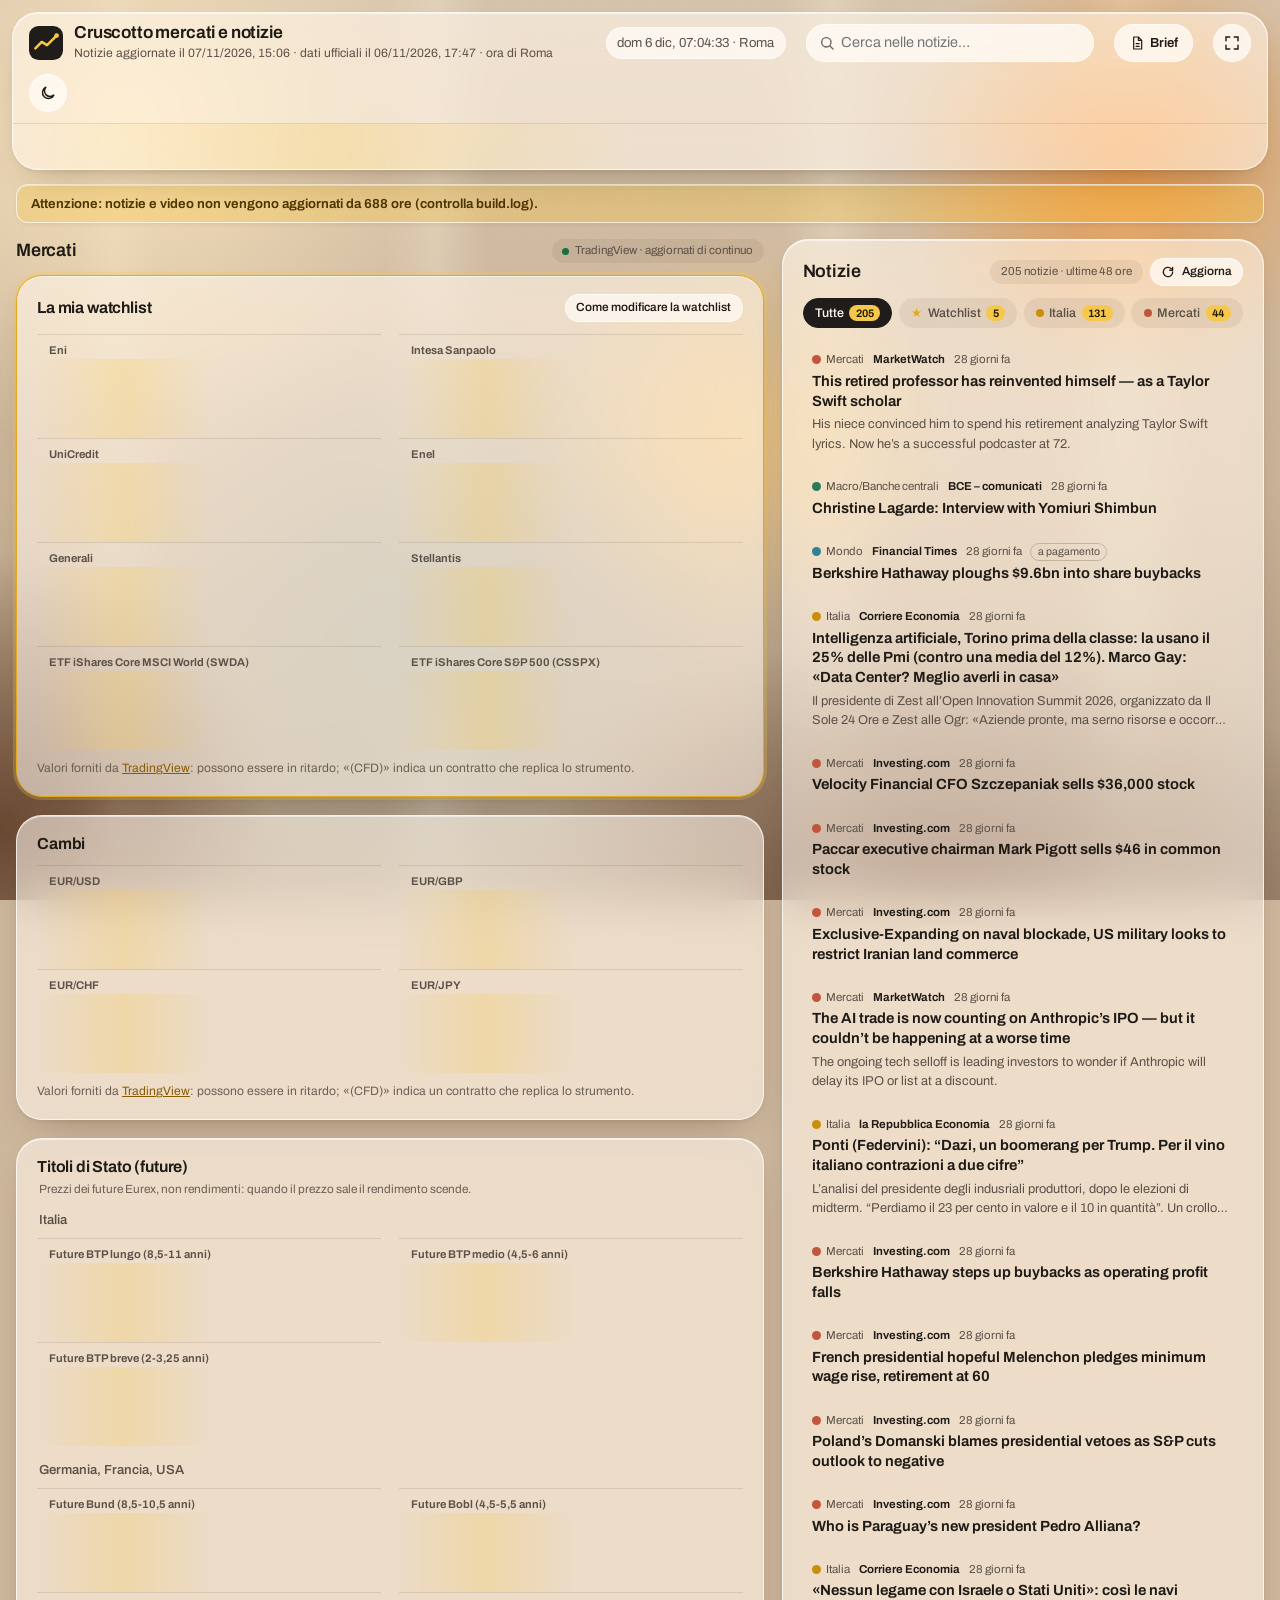
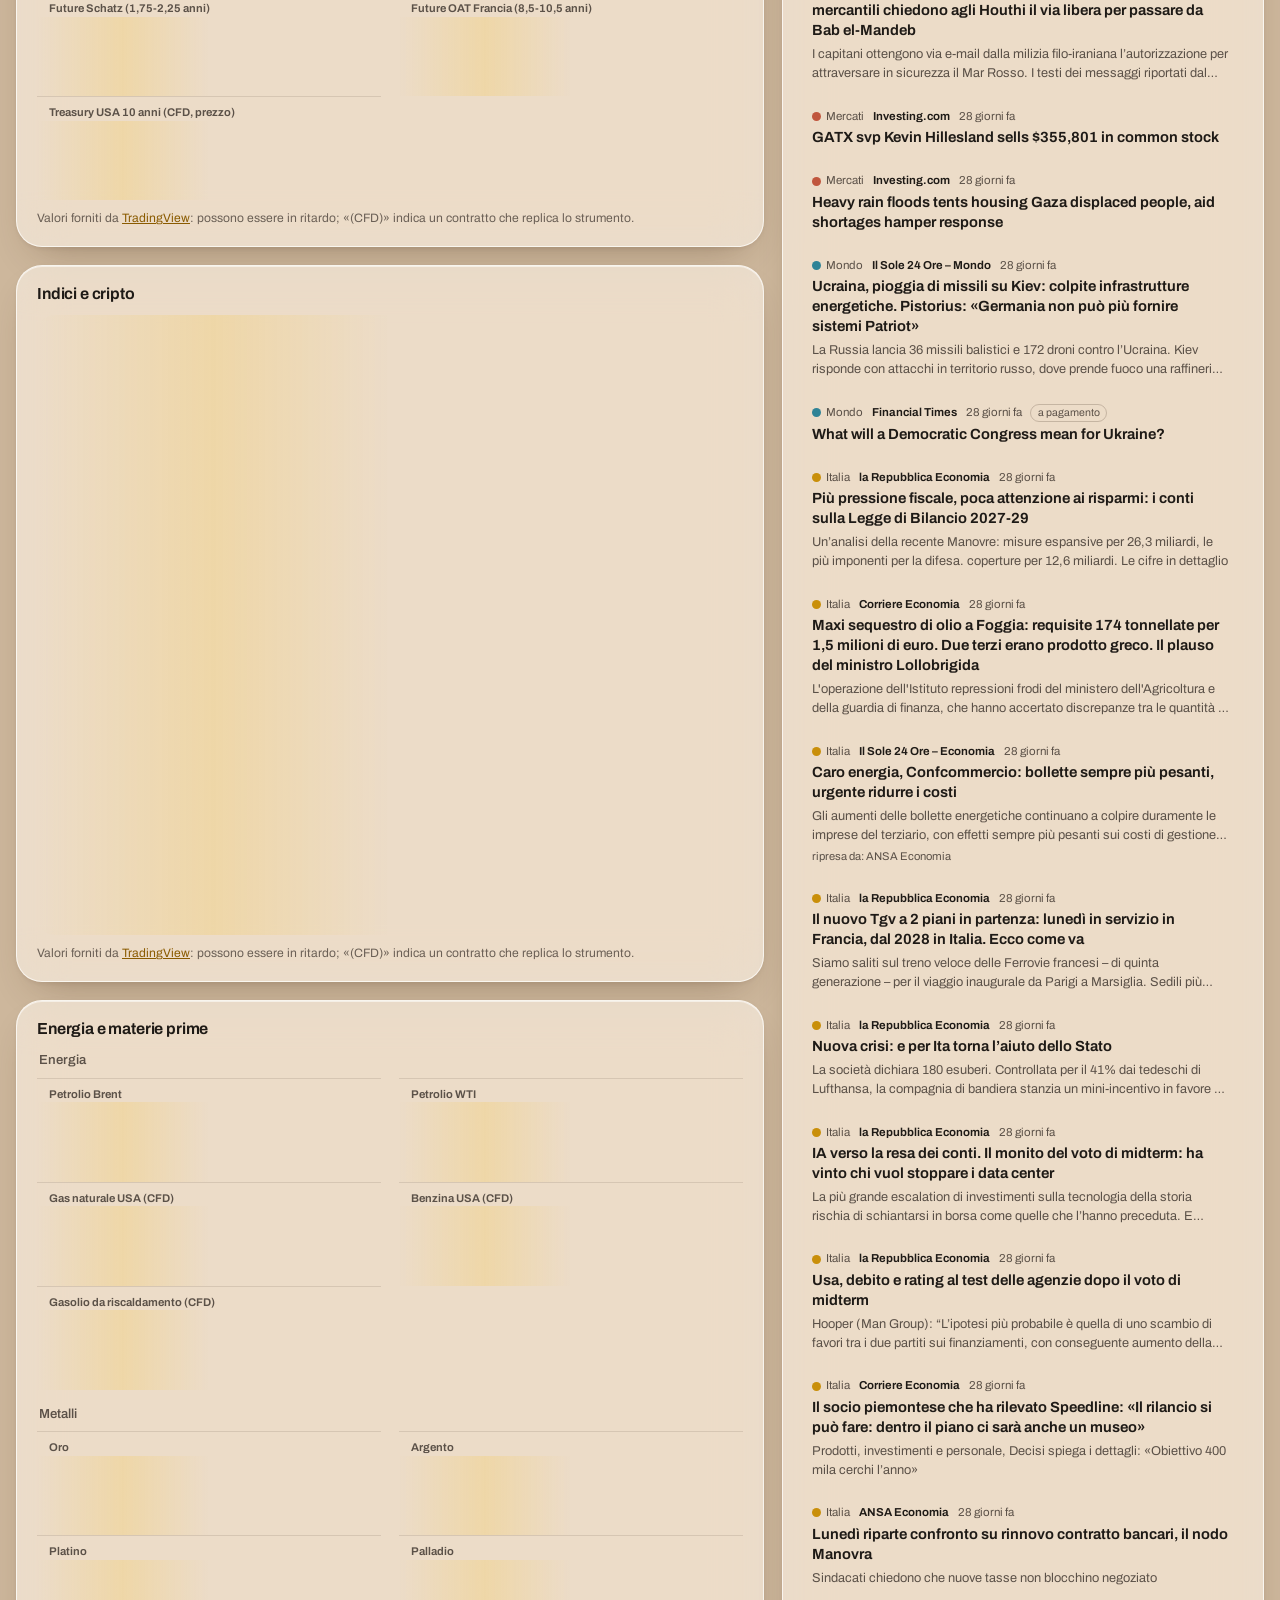
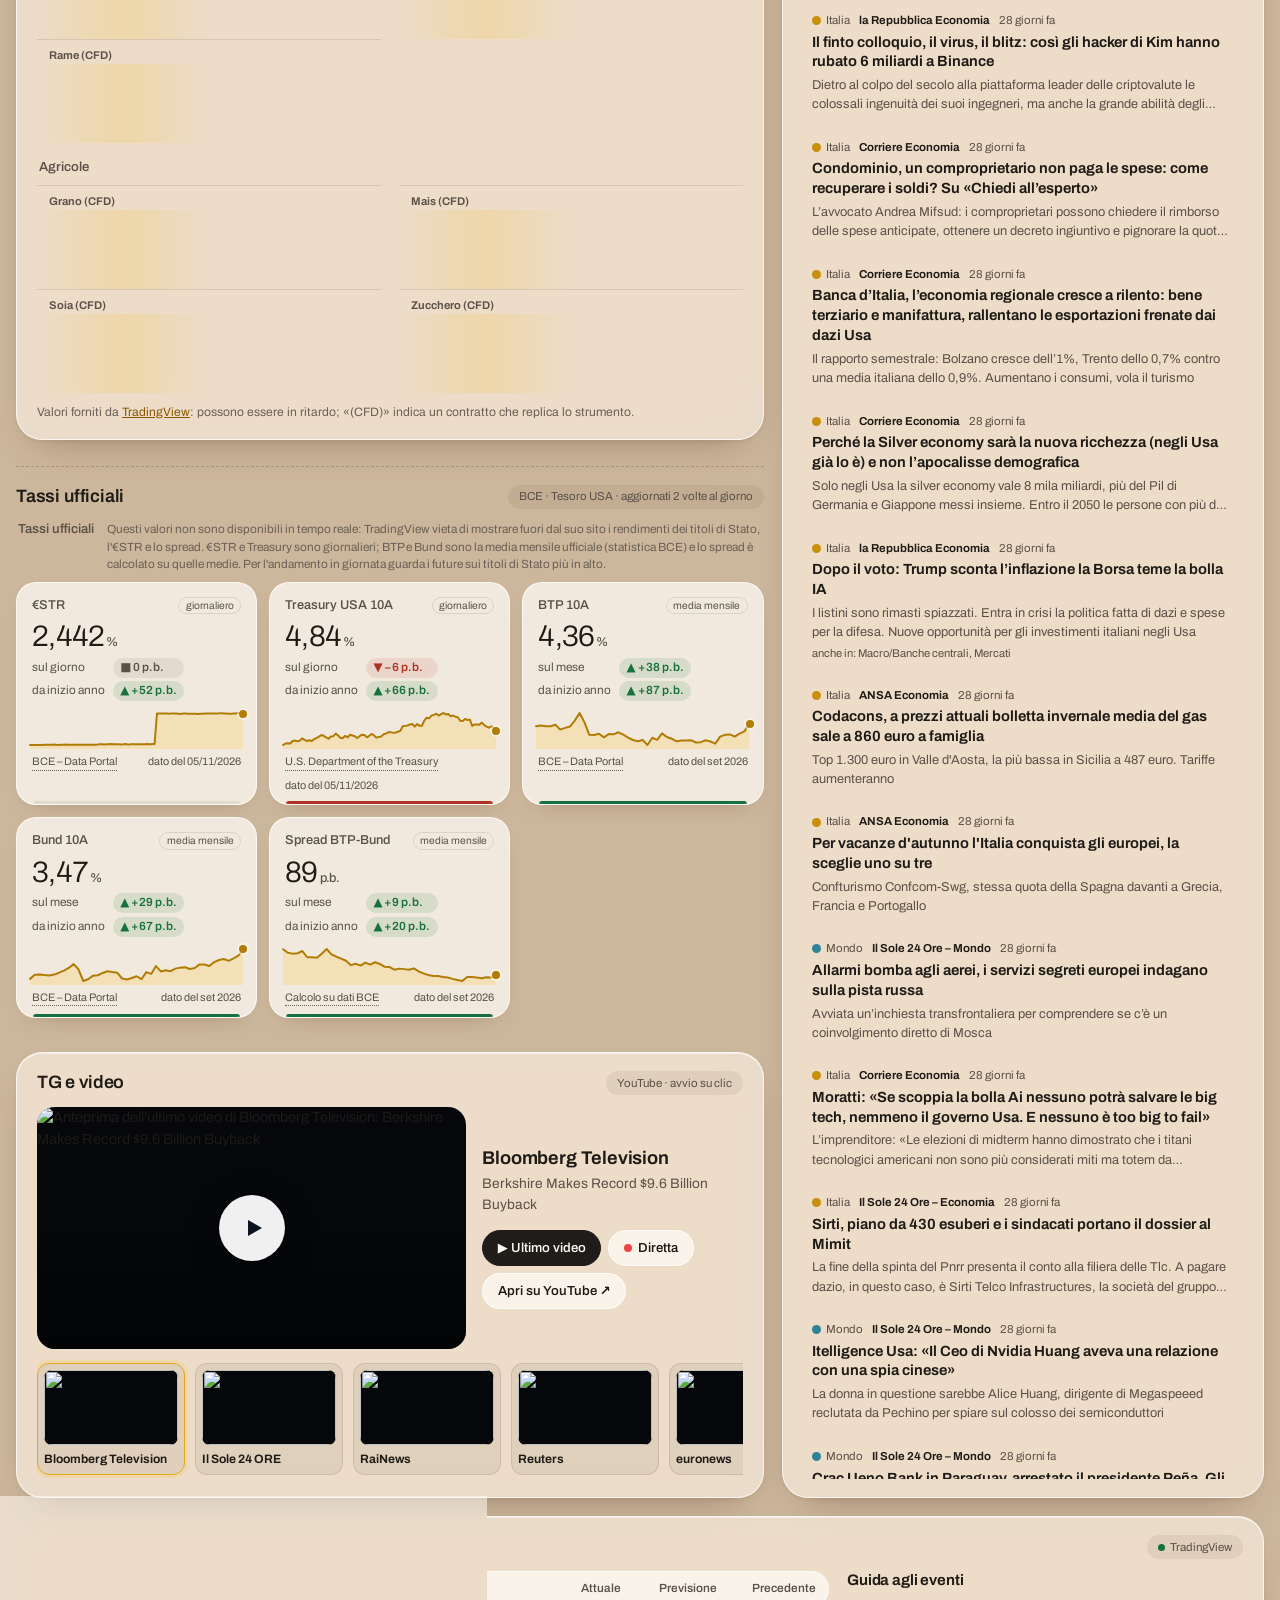
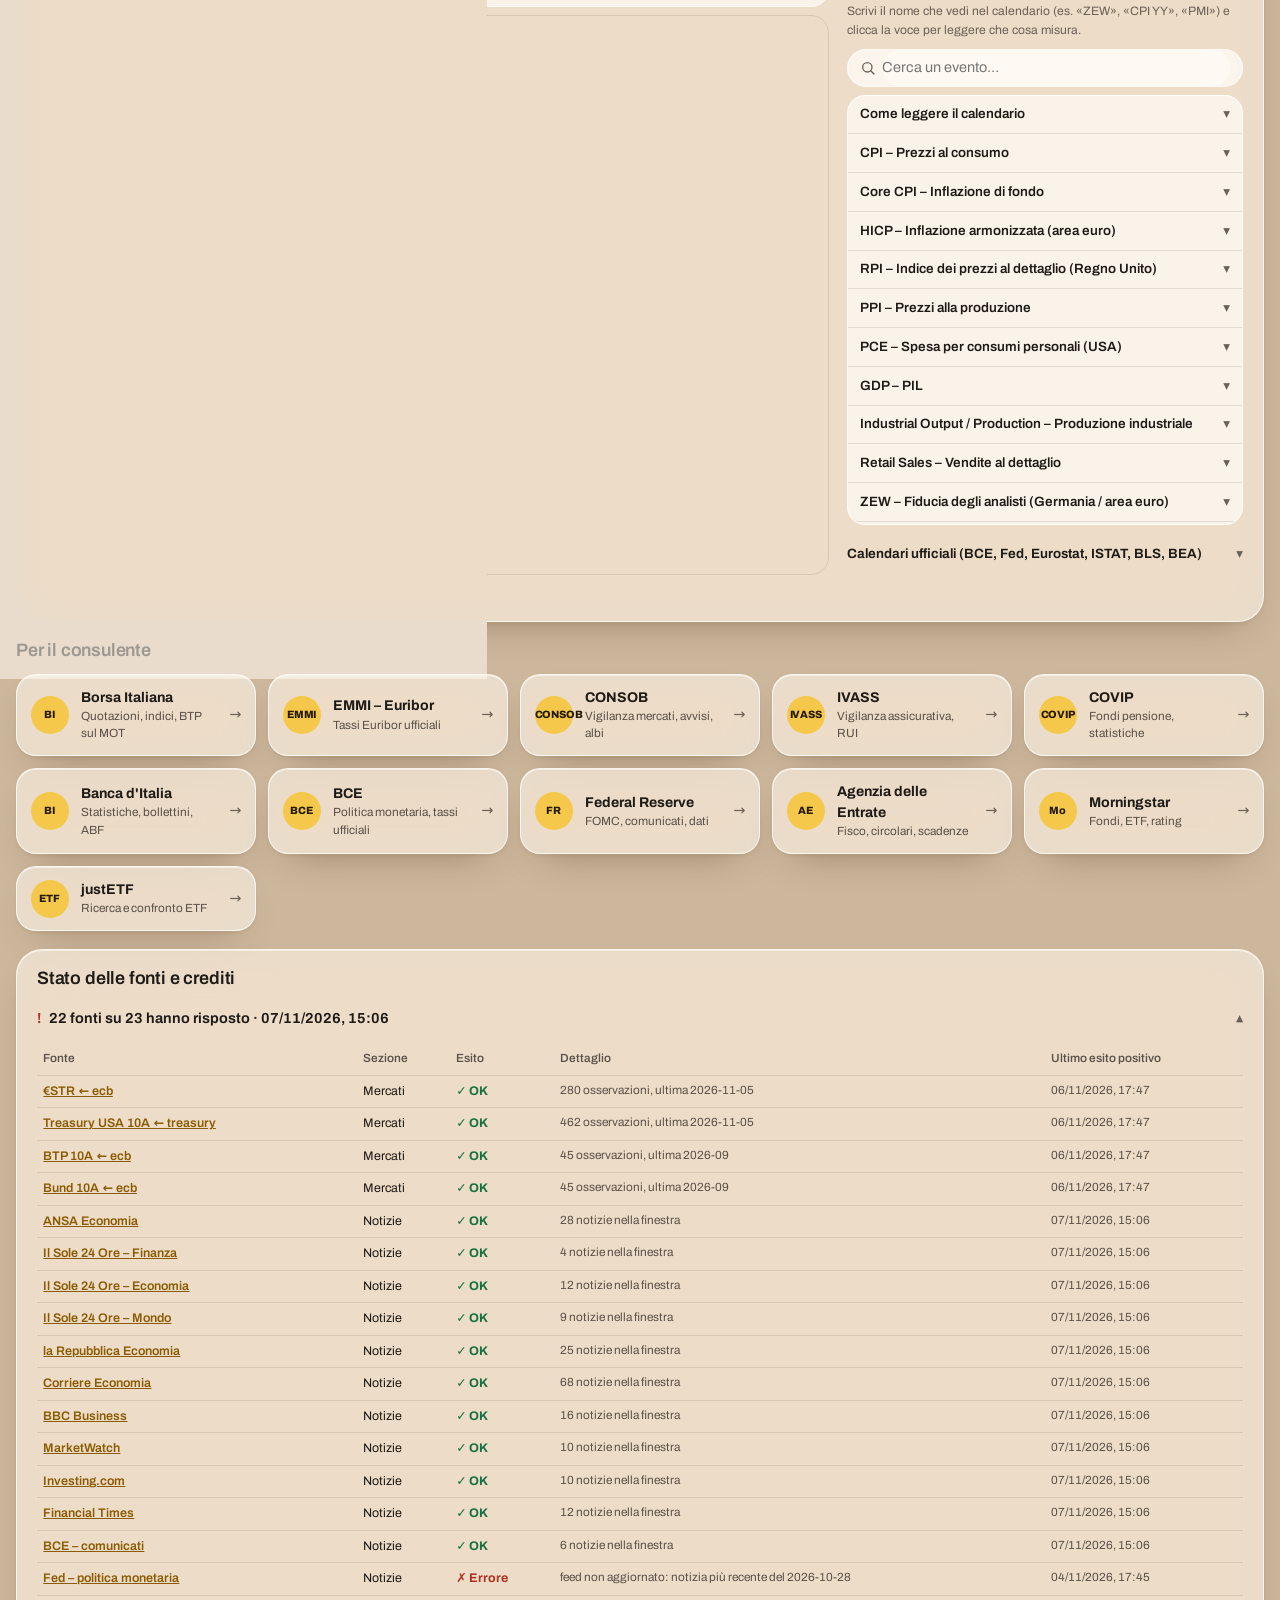
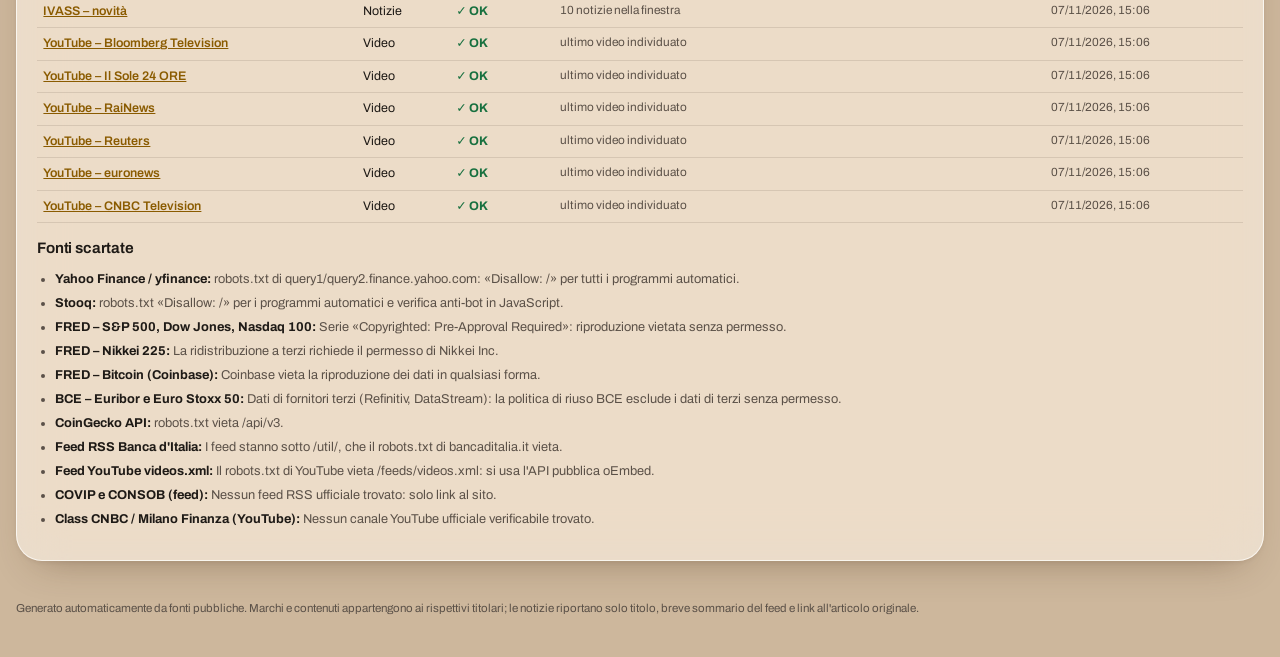
==== commit 68870d90: "Pubblicazione 2026-11-07 15:06" ====
--- a/index.html
+++ b/index.html
@@ -640,7 +640,7 @@
     le notizie riportano solo titolo, breve sommario del feed e link all'articolo originale.</p>
 </footer>
 <div id="tip" class="tip" role="status" hidden></div>
-<script id="dashboard-data" type="application/json">{"generated_at":"2026-11-21T10:15:57+00:00","markets_at":"2026-11-20T16:45:03+00:00","timezone":"Europe/Rome","markets":[{"group":"Tassi ufficiali","note":"Questi valori non sono disponibili in tempo reale: TradingView vieta di mostrare fuori dal suo sito i rendimenti dei titoli di Stato, l'€STR e lo spread. €STR e Treasury sono giornalieri; BTP e Bund sono la media mensile ufficiale (statistica BCE) e lo spread è calcolato su quelle medie. Per l'andamento in giornata guarda i future sui titoli di Stato più in alto.","items":[{"id":"estr","name":"€STR","kind":"rate","unit":"%","decimals":3,"link":null,"value":2.441,"status":"ok","reason":"","fetched_at":"2026-11-20T16:45:03+00:00","date":"2026-11-19","prev_date":"2026-11-18","chg":-0.1000000000000334,"ytd":51.99999999999998,"spark":[["2026-07-17",2.186],["2026-07-20",2.184],["2026-07-21",2.183],["2026-07-22",2.184],["2026-07-23",2.185],["2026-07-24",2.186],["2026-07-27",2.185],["2026-07-28",2.184],["2026-07-29",2.185],["2026-07-30",2.185],["2026-07-31",2.184],["2026-08-03",2.185],["2026-08-04",2.185],["2026-08-05",2.185],["2026-08-06",2.185],["2026-08-07",2.185],["2026-08-10",2.184],["2026-08-11",2.184],["2026-08-12",2.185],["2026-08-13",2.188],["2026-08-14",2.189],["2026-08-17",2.187],["2026-08-18",2.188],["2026-08-19",2.188],["2026-08-20",2.191],["2026-08-21",2.189],["2026-08-24",2.189],["2026-08-25",2.189],["2026-08-26",2.187],["2026-08-27",2.188],["2026-08-28",2.19],["2026-08-31",2.185],["2026-09-01",2.188],["2026-09-02",2.188],["2026-09-03",2.189],["2026-09-04",2.189],["2026-09-07",2.188],["2026-09-08",2.188],["2026-09-09",2.189],["2026-09-10",2.19],["2026-09-11",2.189],["2026-09-14",2.19],["2026-09-15",2.19],["2026-09-16",2.441],["2026-09-17",2.44],["2026-09-18",2.441],["2026-09-21",2.44],["2026-09-22",2.44],["2026-09-23",2.439],["2026-09-24",2.44],["2026-09-25",2.44],["2026-09-28",2.44],["2026-09-29",2.439],["2026-09-30",2.437],["2026-10-01",2.442],["2026-10-02",2.44],["2026-10-05",2.438],["2026-10-06",2.439],["2026-10-07",2.439],["2026-10-08",2.439],["2026-10-09",2.437],["2026-10-12",2.439],["2026-10-13",2.439],["2026-10-14",2.44],["2026-10-15",2.44],["2026-10-16",2.441],["2026-10-19",2.441],["2026-10-20",2.44],["2026-10-21",2.44],["2026-10-22",2.442],["2026-10-23",2.442],["2026-10-26",2.441],["2026-10-27",2.44],["2026-10-28",2.439],["2026-10-29",2.439],["2026-10-30",2.44],["2026-11-02",2.441],["2026-11-03",2.445],["2026-11-04",2.442],["2026-11-05",2.442],["2026-11-06",2.443],["2026-11-09",2.442],["2026-11-10",2.442],["2026-11-11",2.439],["2026-11-12",2.443],["2026-11-13",2.437],["2026-11-16",2.44],["2026-11-17",2.441],["2026-11-18",2.442],["2026-11-19",2.441]],"source":"BCE – Data Portal","source_url":"https://data.ecb.europa.eu/data/datasets/EST/EST.B.EU000A2X2A25.WT","freq":"D"},{"id":"ust10","name":"Treasury USA 10A","kind":"rate","unit":"%","decimals":null,"link":null,"value":5.04,"status":"ok","reason":"","fetched_at":"2026-11-20T16:45:03+00:00","date":"2026-11-19","prev_date":"2026-11-18","chg":-3.000000000000025,"ytd":86.00000000000003,"spark":[["2026-07-14",4.58],["2026-07-15",4.55],["2026-07-16",4.57],["2026-07-17",4.55],["2026-07-20",4.6],["2026-07-21",4.63],["2026-07-22",4.67],["2026-07-23",4.71],["2026-07-24",4.69],["2026-07-27",4.65],["2026-07-28",4.61],["2026-07-29",4.67],["2026-07-30",4.68],["2026-07-31",4.75],["2026-08-03",4.7],["2026-08-04",4.63],["2026-08-05",4.63],["2026-08-06",4.69],["2026-08-07",4.65],["2026-08-10",4.72],["2026-08-11",4.7],["2026-08-12",4.68],["2026-08-13",4.63],["2026-08-14",4.68],["2026-08-17",4.72],["2026-08-18",4.71],["2026-08-19",4.65],["2026-08-20",4.69],["2026-08-21",4.74],["2026-08-24",4.7],["2026-08-25",4.64],["2026-08-26",4.66],["2026-08-27",4.67],["2026-08-28",4.73],["2026-08-31",4.75],["2026-09-01",4.79],["2026-09-02",4.79],["2026-09-03",4.77],["2026-09-04",4.78],["2026-09-08",4.8],["2026-09-09",4.83],["2026-09-10",4.95],["2026-09-11",4.96],["2026-09-14",4.97],["2026-09-15",5.0],["2026-09-16",5.01],["2026-09-17",4.94],["2026-09-18",5.01],["2026-09-21",4.96],["2026-09-22",4.96],["2026-09-23",5.11],["2026-09-24",5.18],["2026-09-25",5.17],["2026-09-28",5.24],["2026-09-29",5.26],["2026-09-30",5.29],["2026-10-01",5.24],["2026-10-02",5.28],["2026-10-05",5.31],["2026-10-06",5.27],["2026-10-07",5.28],["2026-10-08",5.22],["2026-10-09",5.24],["2026-10-13",5.21],["2026-10-14",5.19],["2026-10-15",5.1],["2026-10-16",5.09],["2026-10-19",5.15],["2026-10-20",5.12],["2026-10-21",5.13],["2026-10-22",4.96],["2026-10-23",5.0],["2026-10-26",5.0],["2026-10-27",4.99],["2026-10-28",5.05],["2026-10-29",4.98],["2026-10-30",4.94],["2026-11-02",4.91],["2026-11-03",4.95],["2026-11-04",4.9],["2026-11-05",4.84],["2026-11-06",4.86],["2026-11-09",4.88],["2026-11-10",4.98],["2026-11-12",5.1],["2026-11-13",5.15],["2026-11-16",5.12],["2026-11-17",5.1],["2026-11-18",5.07],["2026-11-19",5.04]],"source":"U.S. Department of the Treasury","source_url":"https://home.treasury.gov/resource-center/data-chart-center/interest-rates/TextView?type=daily_treasury_yield_curve","freq":"D"},{"id":"btp10","name":"BTP 10A","kind":"rate","unit":"%","decimals":2,"link":null,"value":4.68,"status":"ok","reason":"","fetched_at":"2026-11-20T16:45:03+00:00","date":"2026-10","prev_date":"2026-09","chg":31.79999999999996,"ytd":118.79999999999997,"spark":[["2023-01",4.243],["2023-02",4.27],["2023-03",4.24],["2023-04",4.234],["2023-05",4.313],["2023-06",4.074],["2023-07",4.157],["2023-08",4.221],["2023-09",4.513],["2023-10",4.885],["2023-11",4.428],["2023-12",3.821],["2024-01",3.811],["2024-02",3.872],["2024-03",3.696],["2024-04",3.856],["2024-05",3.844],["2024-06",3.942],["2024-07",3.83],["2024-08",3.682],["2024-09",3.565],["2024-10",3.501],["2024-11",3.569],["2024-12",3.321],["2025-01",3.676],["2025-02",3.575],["2025-03",3.887],["2025-04",3.712],["2025-05",3.629],["2025-06",3.501],["2025-07",3.537],["2025-08",3.538],["2025-09",3.559],["2025-10",3.442],["2025-11",3.459],["2025-12",3.552],["2026-01",3.492],["2026-02",3.388],["2026-03",3.733],["2026-04",3.818],["2026-05",3.839],["2026-06",3.734],["2026-07",3.881],["2026-08",3.986],["2026-09",4.362],["2026-10",4.68]],"source":"BCE – Data Portal","source_url":"https://data.ecb.europa.eu/data/datasets/IRS/IRS.M.IT.L.L40.CI.0000.EUR.N.Z","freq":"M"},{"id":"bund10","name":"Bund 10A","kind":"rate","unit":"%","decimals":2,"link":null,"value":3.416,"status":"ok","reason":"","fetched_at":"2026-11-20T16:45:03+00:00","date":"2026-10","prev_date":"2026-09","chg":-5.699999999999994,"ytd":60.9,"spark":[["2023-01",2.192],["2023-02",2.37],["2023-03",2.383],["2023-04",2.359],["2023-05",2.341],["2023-06",2.377],["2023-07",2.457],["2023-08",2.545],["2023-09",2.66],["2023-10",2.823],["2023-11",2.602],["2023-12",2.101],["2024-01",2.175],["2024-02",2.331],["2024-03",2.349],["2024-04",2.446],["2024-05",2.518],["2024-06",2.484],["2024-07",2.458],["2024-08",2.208],["2024-09",2.166],["2024-10",2.228],["2024-11",2.305],["2024-12",2.178],["2025-01",2.484],["2025-02",2.405],["2025-03",2.741],["2025-04",2.511],["2025-05",2.562],["2025-06",2.52],["2025-07",2.631],["2025-08",2.674],["2025-09",2.693],["2025-10",2.617],["2025-11",2.657],["2025-12",2.813],["2026-01",2.807],["2026-02",2.744],["2026-03",2.91],["2026-04",3.0],["2026-05",3.045],["2026-06",2.964],["2026-07",3.07],["2026-08",3.185],["2026-09",3.473],["2026-10",3.416]],"source":"BCE – Data Portal","source_url":"https://data.ecb.europa.eu/data/datasets/IRS/IRS.M.DE.L.L40.CI.0000.EUR.N.Z","freq":"M"},{"id":"spread","name":"Spread BTP-Bund","kind":"spread","unit":"p.b.","decimals":null,"link":null,"value":126.4,"status":"ok","reason":"","fetched_at":"2026-11-20T16:45:03+00:00","date":"2026-10","prev_date":"2026-09","chg":37.5,"ytd":57.900000000000006,"spark":[["2023-01",205.1],["2023-02",190.0],["2023-03",185.7],["2023-04",187.5],["2023-05",197.2],["2023-06",169.7],["2023-07",170.0],["2023-08",167.6],["2023-09",185.3],["2023-10",206.2],["2023-11",182.6],["2023-12",172.0],["2024-01",163.6],["2024-02",154.1],["2024-03",134.7],["2024-04",141.0],["2024-05",132.6],["2024-06",145.8],["2024-07",137.2],["2024-08",147.4],["2024-09",139.9],["2024-10",127.3],["2024-11",126.4],["2024-12",114.3],["2025-01",119.2],["2025-02",117.0],["2025-03",114.6],["2025-04",120.1],["2025-05",106.7],["2025-06",98.1],["2025-07",90.6],["2025-08",86.4],["2025-09",86.6],["2025-10",82.5],["2025-11",80.2],["2025-12",73.9],["2026-01",68.5],["2026-02",64.4],["2026-03",82.3],["2026-04",81.8],["2026-05",79.4],["2026-06",77.0],["2026-07",81.1],["2026-08",80.1],["2026-09",88.9],["2026-10",126.4]],"source":"Calcolo su dati BCE","source_url":"https://data.ecb.europa.eu/data/datasets/IRS/IRS.M.IT.L.L40.CI.0000.EUR.N.Z","freq":"M"}]}],"tradingview":{"enabled":true,"autoload":true,"ticker":[{"s":"INDEX:FTSEMIB","d":"FTSE MIB"},{"s":"XETR:DAX","d":"DAX"},{"s":"EUREX:FESX1!","d":"Euro Stoxx 50"},{"s":"FOREXCOM:SPXUSD","d":"S\u0026P 500"},{"s":"FOREXCOM:NSXUSD","d":"Nasdaq 100"},{"s":"FX:EURUSD","d":"EUR/USD"},{"s":"TVC:UKOIL","d":"Brent"},{"s":"TVC:USOIL","d":"WTI"},{"s":"TVC:GOLD","d":"Oro"},{"s":"BITSTAMP:BTCEUR","d":"Bitcoin"},{"s":"EUREX:FBTP1!","d":"Future BTP"}],"sections":[{"title":"La mia watchlist","type":"tiles","watchlist":true,"groups":[{"name":"","symbols":[{"s":"MIL:ENI","d":"Eni"},{"s":"MIL:ISP","d":"Intesa Sanpaolo"},{"s":"MIL:UCG","d":"UniCredit"},{"s":"MIL:ENEL","d":"Enel"},{"s":"MIL:G","d":"Generali"},{"s":"MIL:STLAM","d":"Stellantis"},{"s":"MIL:SWDA","d":"ETF iShares Core MSCI World (SWDA)"},{"s":"MIL:CSSPX","d":"ETF iShares Core S\u0026P 500 (CSSPX)"}]}]},{"title":"Cambi","type":"tiles","groups":[{"name":"","symbols":[{"s":"FX:EURUSD","d":"EUR/USD"},{"s":"FX:EURGBP","d":"EUR/GBP"},{"s":"FX:EURCHF","d":"EUR/CHF"},{"s":"FX:EURJPY","d":"EUR/JPY"}]}]},{"title":"Titoli di Stato (future)","type":"tiles","note":"Prezzi dei future Eurex, non rendimenti: quando il prezzo sale il rendimento scende.","groups":[{"name":"Italia","symbols":[{"s":"EUREX:FBTP1!","d":"Future BTP lungo (8,5-11 anni)"},{"s":"EUREX:FBTM1!","d":"Future BTP medio (4,5-6 anni)"},{"s":"EUREX:FBTS1!","d":"Future BTP breve (2-3,25 anni)"}]},{"name":"Germania, Francia, USA","symbols":[{"s":"EUREX:FGBL1!","d":"Future Bund (8,5-10,5 anni)"},{"s":"EUREX:FGBM1!","d":"Future Bobl (4,5-5,5 anni)"},{"s":"EUREX:FGBS1!","d":"Future Schatz (1,75-2,25 anni)"},{"s":"EUREX:FOAT1!","d":"Future OAT Francia (8,5-10,5 anni)"},{"s":"OANDA:USB10YUSD","d":"Treasury USA 10 anni (CFD, prezzo)"}]}]},{"title":"Indici e cripto","type":"overview","tabs":[{"title":"Indici","symbols":[{"s":"INDEX:FTSEMIB","d":"FTSE MIB"},{"s":"XETR:DAX","d":"DAX"},{"s":"EURONEXT:PX1","d":"CAC 40"},{"s":"EUREX:FESX1!","d":"Euro Stoxx 50 (future)"},{"s":"OANDA:UK100GBP","d":"FTSE 100 (CFD)"},{"s":"FOREXCOM:SPXUSD","d":"S\u0026P 500 (CFD)"},{"s":"FOREXCOM:NSXUSD","d":"Nasdaq 100 (CFD)"},{"s":"FOREXCOM:DJI","d":"Dow Jones (CFD)"},{"s":"OANDA:JP225USD","d":"Nikkei 225 (CFD)"},{"s":"AMEX:URTH","d":"MSCI World (proxy ETF iShares URTH)"}]},{"title":"Cripto","symbols":[{"s":"BITSTAMP:BTCEUR","d":"Bitcoin/EUR"},{"s":"BITSTAMP:ETHEUR","d":"Ethereum/EUR"}]}]},{"title":"Energia e materie prime","type":"tiles","groups":[{"name":"Energia","symbols":[{"s":"TVC:UKOIL","d":"Petrolio Brent"},{"s":"TVC:USOIL","d":"Petrolio WTI"},{"s":"OANDA:NATGASUSD","d":"Gas naturale USA (CFD)"},{"s":"CAPITALCOM:GASOLINE","d":"Benzina USA (CFD)"},{"s":"CAPITALCOM:HEATINGOIL","d":"Gasolio da riscaldamento (CFD)"}]},{"name":"Metalli","symbols":[{"s":"TVC:GOLD","d":"Oro"},{"s":"TVC:SILVER","d":"Argento"},{"s":"TVC:PLATINUM","d":"Platino"},{"s":"TVC:PALLADIUM","d":"Palladio"},{"s":"OANDA:XCUUSD","d":"Rame (CFD)"}]},{"name":"Agricole","symbols":[{"s":"OANDA:WHEATUSD","d":"Grano (CFD)"},{"s":"OANDA:CORNUSD","d":"Mais (CFD)"},{"s":"OANDA:SOYBNUSD","d":"Soia (CFD)"},{"s":"OANDA:SUGARUSD","d":"Zucchero (CFD)"}]}]}],"calendar":{"enabled":true,"countries":"it,eu,de,fr,es,us,gb,ch,jp,cn","importance":"0,1","height":560}},"news":[{"title":"A Sogliano asili nido e centri estivi grazie alla discarica","link":"https://www.ilsole24ore.com/art/a-sogliano-asili-nido-e-centri-estivi-grazie-discarica-AJ457kNC","source":"Il Sole 24 Ore – Economia","date":"2026-11-21T10:02:01+00:00","summary":"Cinquanta milioni di euro per dare altri trent’anni di vita alla discarica. Ma a Sogliano al Rubicone (Forlì-Cesena) la notizia va oltre l’ampliamento autorizzato dalla Regione: qui i rifiuti sono...","categories":["Italia"],"paywall":false},{"title":"Se Shenzhen diventa la Yalta del negazionismo sul clima","link":"https://www.repubblica.it/economia/rubriche/eurobarometro/2026/11/21/news/se_shenzhen_diventa_la_yalta_del_negazionismo_del_riscaldamento_globale-425739678/?rss","source":"la Repubblica Economia","date":"2026-11-21T10:00:00+00:00","summary":"La simultaneità tra il vertice Trump-Xi-Putin e il Cop31 di Antalya ha messo in luce una preoccupante distonia: in Turchia, l’affannoso tentativo verso l’affrancamento dai combustibili fossili, dall’altro i “Grandi”…","categories":["Italia"],"paywall":false},{"title":"Tate super specializzate cercasi, in una famiglia facoltosa lo stipendio può arrivare fino a 5 mila euro al mese","link":"https://www.corriere.it/economia/lavoro/26_novembre_21/tate-super-specializzate-cercasi-in-una-famiglia-facoltosa-lo-stipendio-puo-arrivare-fino-a-5-mila-euro-al-mese-f45d696b-76f9-48f7-824c-e41662529xlk.shtml","source":"Corriere Economia","date":"2026-11-21T09:47:30+00:00","summary":"La testimonianza dell'agenzia Tate\u0026Nanny di Milano, fondata 30 anni fa da Silvia Morelli, una delle prime in Italia. Sul sito sono segnalate ricerche di personale urgenti","categories":["Italia"],"paywall":false},{"title":"UBS assesses impact of nationwide ground stop on US airlines’ 4Q outlook","link":"https://www.investing.com/news/stock-market-news/ubs-assesses-impact-of-nationwide-ground-stop-on-us-airlines-4q-outlook-5043328","source":"Investing.com","date":"2026-11-21T09:46:58+00:00","summary":"","categories":["Mercati"],"paywall":false},{"title":"Manager in fuga, il 92% valuta di cambiare lavoro: non basta più lo stipendio","link":"https://www.corriere.it/economia/lavoro/26_novembre_21/manager-in-fuga-il-92-valuta-di-cambiare-lavoro-non-basta-piu-lo-stipendio-255a097f-8d86-4b34-9574-4b4347a57xlk.shtml","source":"Corriere Economia","date":"2026-11-21T09:38:21+00:00","summary":"Il fenomeno del «Great Manager Swap»: sei professionisti su dieci si sono già attivati per trovare una nuova posizione. Autonomia decisionale, prospettive di crescita e qualità della vita pesano sempre di più. E…","categories":["Italia"],"paywall":false},{"title":"Mps: il prezzo di Intesa Sanpaolo è giusto. Ma Passera protesta e si dimette","link":"https://www.repubblica.it/economia/2026/11/20/news/mps_cda_opas_intesa_sanpaolo-425739198/?rss","source":"la Repubblica Economia","date":"2026-11-21T09:34:16+00:00","summary":"ll cda della banca senese vota unanime il “comunicato dell’emittente” sulla congruità del corrispettivo, seppure vadano valutati attentamente nove punti, tra cui il profilo standalone del gruppo, i rischi di…","categories":["Italia"],"paywall":false,"watch":["Intesa Sanpaolo"]},{"title":"Black Friday: Codacons, in Italia giro d'affari da 4,3 miliardi, resta rischio truffe","link":"https://www.ansa.it/sito/notizie/economia/2026/11/21/black-friday-codacons-in-italia-giro-daffari-da-43-miliardi-resta-rischio-truffe_3c51b41d-01fc-4f71-bd68-6ac7f4a55279.html","source":"ANSA Economia","date":"2026-11-21T09:16:36+00:00","summary":"'Frodi più sofisticate con l'Ia tra recensioni inventate e deep fake'","categories":["Italia"],"paywall":false},{"title":"Bitcoin falls to its lowest in two years","link":"https://www.investing.com/news/forex-news/bitcoin-falls-357-to-56814-5043137","source":"Investing.com","date":"2026-11-21T09:12:18+00:00","summary":"","categories":["Mercati"],"paywall":false},{"title":"Giudice Usa: «La Bayer pagherà 7,25 miliardi alle vittime del diserbante Roundup»","link":"https://www.ilsole24ore.com/art/giudice-usa-la-bayer-paghera-725-miliardi-vittime-diserbante-roundup-AJuQgIOC","source":"Il Sole 24 Ore – Mondo","date":"2026-11-21T09:11:00+00:00","summary":"Un giudice americano ha approvato l’accordo da 7,25 miliardi di dollari proposto da Bayer per chiudere le cause legali intentate da persone che sostengono di aver contratto tumori del sangue...","categories":["Mondo"],"paywall":false},{"title":"Intesa Sanpaolo launches €34.5bn cash-and-share offer for Monte dei Paschi","link":"https://www.investing.com/news/stock-market-news/intesa-sanpaolo-launches-345bn-cashandshare-offer-for-monte-dei-paschi-5043303","source":"Investing.com","date":"2026-11-21T08:56:23+00:00","summary":"","categories":["Mercati"],"paywall":false,"watch":["Intesa Sanpaolo"]},{"title":"Analysis-As Trump basks in summit pomp, China’s Xi strengthens his hand","link":"https://www.investing.com/news/world-news/analysisas-trump-basks-in-summit-pomp-chinas-xi-strengthens-his-hand-5043293","source":"Investing.com","date":"2026-11-21T08:54:23+00:00","summary":"","categories":["Mercati"],"paywall":false},{"title":"Black friday, oltre il 60% degli italiani pronto agli acquisti. Spesa media 262 euro","link":"https://www.ansa.it/sito/notizie/economia/2026/11/21/black-friday-oltre-il-60-degli-italiani-pronto-agli-acquisti.-spesa-media_08d772bb-f4a5-4ee9-acba-b9dd8fab9c72.html","source":"ANSA Economia","date":"2026-11-21T08:54:01+00:00","summary":"Indagine Confcommercio, abbigliamento ed elettronica si confermano in cima alle preferenze","categories":["Italia"],"paywall":false},{"title":"Bitcoin falls below $56,000 as liquidity squeeze deepens crypto selloff","link":"https://www.investing.com/news/cryptocurrency-news/bitcoin-crashes-below-56000-as-liquidity-squeeze-deepens-crypto-selloff-5043199","source":"Investing.com","date":"2026-11-21T08:46:26+00:00","summary":"","categories":["Mercati"],"paywall":false},{"title":"Data center, ecco la strategia del governo: una mappatura e un catasto","link":"https://www.ilsole24ore.com/art/data-center-ecco-strategia-governo-mappatura-e-catasto-AJTLmCNC","source":"Il Sole 24 Ore – Economia","date":"2026-11-21T08:30:00+00:00","summary":"Transizione Digitale","categories":["Italia"],"paywall":false},{"title":"Banche, da Messina a Orcel, nel risiko meno istituti (ma sempre più grandi): cosa succede ora","link":"https://www.corriere.it/economia/finanza/26_novembre_21/banche-da-messina-a-orcel-nel-risiko-meno-istituti-ma-sempre-piu-grandi-cosa-succede-ora-a0eb377c-3208-4377-af53-879ffc3efxlk.shtml","source":"Corriere Economia","date":"2026-11-21T08:23:04+00:00","summary":"Addio «foresta pietrificata»: in quattro anni il consolidamento bancario trasformerà il panorama credito italiano così come lo abbiamo conosciuto finora. Ma anche i piccoli istituti si preparano","categories":["Italia"],"paywall":false},{"title":"Iran war sees tanker hit near Hormuz as Saudi Arabia intercepts Houthi missiles","link":"https://www.investing.com/news/economy-news/iran-war-sees-tanker-hit-near-hormuz-as-saudi-arabia-intercepts-houthi-missiles-5043277","source":"Investing.com","date":"2026-11-21T08:13:08+00:00","summary":"","categories":["Mercati"],"paywall":false},{"title":"Mutui più cari, case più piccole: l’aumento dei tassi si è mangiato in due anni quasi il 10% del potere d’acquisto","link":"https://www.corriere.it/economia/casa/26_novembre_21/mutui-piu-cari-case-piu-piccole-l-aumento-dei-tassi-si-e-mangiato-in-due-anni-quasi-il-10-del-potere-d-acquisto-53a69dfc-76e5-4458-94a3-384e74f96xlk.shtml","source":"Corriere Economia","date":"2026-11-21T08:04:25+00:00","summary":"Tassi e inflazione riducono il potere d’acquisto e frenano il mercato immobiliare. Le famiglie reagiscono scegliendo case più piccole e zone meno care","categories":["Italia"],"paywall":false},{"title":"Mps: 'L'Opas di Intesa congrua dopo il rilancio e le garanzie su Siena'","link":"https://www.ansa.it/sito/notizie/economia/2026/11/21/mps-lopas-di-intesa-congrua-dopo-il-rilancio-e-le-garanzie-su-siena_02968d27-bddb-4349-a9f5-be183321f9c3.html","source":"ANSA Economia","date":"2026-11-21T08:04:08+00:00","summary":"Tuttavia il corrispettivo non riflette appieno valore e prospettive di crescita del gruppo","categories":["Italia"],"paywall":false,"watch":["Intesa Sanpaolo"]},{"title":"Pellet, rincari oltre il 30%. Ma resta più conveniente del metano","link":"https://www.ilsole24ore.com/art/pellet-rincari-oltre-30percento-ma-resta-piu-conveniente-metano-AJNbTVNC","source":"Il Sole 24 Ore – Economia","date":"2026-11-21T08:02:01+00:00","summary":"I rialzi del costo del gas spingono la domanda e i prezzi dei combustibili da biomasse. Come difendersi da speculazioni e truffe","categories":["Italia"],"paywall":false},{"title":"Mps, il cda promuove l’Opas di Intesa. Passera si dimette prima del voto","link":"https://www.corriere.it/economia/finanza/26_novembre_21/mps-il-cda-promuove-l-opas-di-intesa-passera-si-dimette-prima-del-voto-9e7b0a7f-51e0-45c8-9e56-c097573edxlk.shtml","source":"Corriere Economia","date":"2026-11-21T08:00:44+00:00","summary":"Pesano il rilancio sulla parte in contanti (da 1 a 1,25 euro per azione) e gli impegni su Siena. Restano le riserve sul premio (15,3% contro una media del 30%) e sulle sinergie da 2,9 miliardi","categories":["Italia"],"paywall":false,"watch":["Intesa Sanpaolo"]},{"title":"South Korea’s Lee urges faster AI investment during $5.2bn data center visit","link":"https://www.investing.com/news/stock-market-news/south-koreas-lee-urges-faster-ai-investment-during-52bn-data-center-visit-5043267","source":"Investing.com","date":"2026-11-21T07:38:34+00:00","summary":"","categories":["Mercati"],"paywall":false},{"title":"Sciopero del personale Fs fino alle 20 di oggi","link":"https://www.ansa.it/sito/notizie/economia/2026/11/21/sciopero-del-personale-fs-fino-alle-20-di-oggi_49dc2219-ecfc-4749-b7a9-bd2a14257de5.html","source":"ANSA Economia","date":"2026-11-21T07:24:49+00:00","summary":"'Per il trasporto del Regionale saranno garantiti i servizi essenziali'","categories":["Italia"],"paywall":false},{"title":"Il rischio bolla scuote l’IA dalle fondamenta","link":"https://www.repubblica.it/economia/2026/11/21/news/il_rischio_bolla_scuote_l_ia_dalle_fondamenta-425738502/?rss","source":"la Repubblica Economia","date":"2026-11-21T07:00:00+00:00","summary":"Conti da brivido: spese alle stelle, ricavi bassi e debito a tassi sempre più alti. Così i rendimenti promessi sono un miraggio","categories":["Italia"],"paywall":false},{"title":"Amodei, il ritratto. Etica e soldi: gli alfieri delle regole hanno battuto tutti sul tempo","link":"https://www.repubblica.it/economia/2026/11/21/news/amodei_il_ritratto_etica_e_soldi_gli_alfieri_delle_regole_hanno_battuto_tutti_sul_tempo-425738479/?rss","source":"la Repubblica Economia","date":"2026-11-21T07:00:00+00:00","summary":"L’ossessione della tecnologia per salvare il padre, il primato della sicurezza s ulle ragioni del business . L a separazione da OpenAi, la lite e poi la tregua con Trump: così è nato l’impero Anthropic . Dario e la…","categories":["Italia"],"paywall":false},{"title":"How are AI chip flows reshaping dollar dominance? Deutsche Bank explains","link":"https://www.investing.com/news/stock-market-news/how-are-ai-chip-flows-reshaping-dollar-dominance-deutsche-bank-explains-5043246","source":"Investing.com","date":"2026-11-21T06:58:35+00:00","summary":"","categories":["Mercati"],"paywall":false},{"title":"Stipendi, il grande declino italiano: salari in caduta da trent’anni, si lavora di più e si guadagna sempre meno","link":"https://www.corriere.it/economia/lavoro/26_novembre_21/stipendi-il-grande-declino-italiano-salari-in-caduta-da-trent-anni-si-lavora-di-piu-e-si-guadagna-sempre-meno-4e8998c8-0a4d-4232-916c-1273d3413xlk.shtml","source":"Corriere Economia","date":"2026-11-21T06:51:24+00:00","summary":"I salari reali italiani arretrano rispetto alle principali economie europee. E con l’inflazione il divario si è allargato: non è più soltanto un problema di produttività, ma anche di contratti che non tutelano il potere…","categories":["Italia"],"paywall":false},{"title":"Usa, allerta dell’intelligence: «Al Qaeda pronta a compiere attacchi»","link":"https://www.ilsole24ore.com/art/usa-allerta-dell-intelligence-al-qaeda-pronta-compiere-attacchi-AJdWoDOC","source":"Il Sole 24 Ore – Mondo","date":"2026-11-21T06:47:29+00:00","summary":"L’avviso arriva alla vigilia della settimana del Thanksgiving, durante la quale, secondo le stime dell’American Automobile Association, quasi sei milioni di persone viaggeranno sui voli interni degli Stati Uniti","categories":["Mondo"],"paywall":false},{"title":"Cybersicurezza, «nuovo attacco hacker all’Fbi, violato l’archivio criminale»","link":"https://www.ilsole24ore.com/art/cybersicurezza-nuovo-attacco-hacker-all-fbi-violato-l-archivio-criminale-AJRtdDOC","source":"Il Sole 24 Ore – Mondo","date":"2026-11-21T06:40:24+00:00","summary":"L’Fbi sta indagando su un possibile attacco informatico al National Crime Information Center (Ncic), la banca dati nazionale utilizzata dalle forze dell’ordine federali, statali e locali degli Stati Uniti per...","categories":["Mondo"],"paywall":false},{"title":"The dead hand of history weighs on Deutsche Bank","link":"https://www.ft.com/content/bfa66957-73d4-44f1-bea5-6b141c197920","source":"Financial Times","date":"2026-11-21T06:32:26+00:00","summary":"","categories":["Mondo"],"paywall":true},{"title":"Manifattura bresciana, la frenata si fa sentire","link":"https://brescia.corriere.it/notizie/economia/26_novembre_21/manifattura-bresciana-la-frenata-si-fa-sentire-00c98311-f1dc-4aee-b5ea-55c2a1b9axlk.shtml","source":"Corriere Economia","date":"2026-11-21T06:26:10+00:00","summary":"Dopo il +3,5% del primo trimestre e il +2,1% del secondo, tra luglio e settembre la crescita si è fermata a un più modesto +1% rispetto allo stesso periodo del 2025. Energia cara e domanda debole comprimono i margini…","categories":["Italia"],"paywall":false},{"title":"Bitcoin Falls 10% In Rout","link":"https://www.investing.com/news/cryptocurrency-news/bitcoin-falls-10-in-rout-5043212","source":"Investing.com","date":"2026-11-21T06:02:03+00:00","summary":"","categories":["Mercati"],"paywall":false},{"title":"Cardano Falls 10% In Bearish Trade","link":"https://www.investing.com/news/cryptocurrency-news/cardano-falls-10-in-bearish-trade-5043202","source":"Investing.com","date":"2026-11-21T05:57:57+00:00","summary":"","categories":["Mercati"],"paywall":false},{"title":"The manufacturing of novelty","link":"https://www.ft.com/content/99711b1a-3e54-4349-9c81-769cf7c96b97?syn-25a6b1a6=1","source":"Financial Times","date":"2026-11-21T05:00:36+00:00","summary":"","categories":["Mondo"],"paywall":true},{"title":"Oil shipped through Hormuz falls as Iranian strikes increase","link":"https://www.ft.com/content/5fbc2b9d-0360-4a1f-9e4a-3e86168cbbc5?syn-25a6b1a6=1","source":"Financial Times","date":"2026-11-21T05:00:35+00:00","summary":"","categories":["Mondo"],"paywall":true},{"title":"CVC claims accounting manipulation in €3bn Advent pastry ingredients deal","link":"https://www.ft.com/content/06999b01-07f1-44a1-8eab-a5d5e7ecd70f?syn-25a6b1a6=1","source":"Financial Times","date":"2026-11-21T05:00:26+00:00","summary":"","categories":["Mondo"],"paywall":true},{"title":"The AI cyber threat is already here","link":"https://www.ft.com/content/3cf882c6-0be6-43f5-b01e-b6f765686c8b?syn-25a6b1a6=1","source":"Financial Times","date":"2026-11-21T05:00:16+00:00","summary":"","categories":["Mondo"],"paywall":true},{"title":"Builders bet on €620bn defence infrastructure boom in Europe","link":"https://www.ft.com/content/b647fcba-e5e6-4ca2-8417-8c9146eac39e?syn-25a6b1a6=1","source":"Financial Times","date":"2026-11-21T05:00:07+00:00","summary":"","categories":["Mondo"],"paywall":true},{"title":"Pensione, sorpresa nel cedolino l’1 dicembre: tredicesima, “quattordicesima” e bonus. A chi spettano","link":"https://www.repubblica.it/economia/2026/11/21/news/pensione_cedolino_l_1_dicembre_tredicesima_quattordicesima_bonus_natale-425738758/?rss","source":"la Repubblica Economia","date":"2026-11-21T04:00:00+00:00","summary":"L’ultimo assegno dell’anno per alcune categorie sarà maggiorato: i requisiti e le modalità di erogazione","categories":["Italia","Previdenza e assicurazioni"],"paywall":false},{"title":"Concorso in Polizia per 300 informatici, l’iniziativa del Viminale","link":"https://www.repubblica.it/economia/2026/11/20/news/concorso_polizia_informatici_cyber_sicurezza_viminale_allarmi_bomba_scuola-425738554/?rss","source":"la Repubblica Economia","date":"2026-11-21T04:00:00+00:00","summary":"Il ministro dell'Interno annuncia una selezione per 300 ispettori informatici. Ecco quando e come candidarsi","categories":["Italia"],"paywall":false},{"title":"Tech outages are rattling Americans so much that they’re stockpiling cash and supplies","link":"https://www.marketwatch.com/story/why-are-these-tech-outages-rattling-americans-so-much-that-theyre-stockpiling-cash-and-supplies-07516bdd?mod=mw_rss_topstories","source":"MarketWatch","date":"2026-11-21T03:20:00+00:00","summary":"A lack of clarity from world leaders is prompting some people to prepare for the worst.","categories":["Mercati"],"paywall":false},{"title":"I chip Nvidia all’esercito cinese con il via libera degli Stati Uniti","link":"https://www.repubblica.it/economia/2026/11/21/news/nvidia_inchiesta_affare_chip_cinesi-425739281/?rss","source":"la Repubblica Economia","date":"2026-11-21T00:00:00+00:00","summary":"Migliaia di processori venduti a società legate ai militari di Pechino. L’autorità della Borsa Usa apre un’inchiesta sui conti","categories":["Italia"],"paywall":false},{"title":"Usa, capo della cybersecurity silurato dalla Casa Bianca per le falle su aerei e 007","link":"https://www.repubblica.it/economia/2026/11/21/news/trump_licenzia_sean_cairncross_responsabile_cybersicurezza_usa-425739153/?rss","source":"la Repubblica Economia","date":"2026-11-21T00:00:00+00:00","summary":"Cairncross paga i guasti che hanno mandato in tilt le comunicazioni dell’intelligence e i voli. Al suo posto dal Pentagono arriva Davies","categories":["Italia"],"paywall":false},{"title":"La Lega rilancia sul condono: “Silenzio-assenso nei comuni”","link":"https://www.repubblica.it/economia/2026/11/21/news/manovra_lega_condono_silenzio-assenso_comuni_confindustria_manageritalia-425739095/?rss","source":"la Repubblica Economia","date":"2026-11-21T00:00:00+00:00","summary":"Per Bonelli così è “sanatoria generalizzata”. Il Carroccio insiste ancora su Quota 64. Arrivano le critiche di industriali e manager: “Manovra che non aiuta la crescita”","categories":["Italia"],"paywall":false},{"title":"Anthropic, l’Ipo di Claude non basta a dissipare i nuvoloni sull’intelligenza artificiale","link":"https://www.repubblica.it/economia/2026/11/21/news/anthropic_ipo_claude_ricavi_investimenti_perdite_intelligenza_artificiale-425738370/?rss","source":"la Repubblica Economia","date":"2026-11-20T23:00:00+00:00","summary":"Si guarda alla sostenibilità di investimenti da 900,9 miliardi di dollari","categories":["Italia"],"paywall":false},{"title":"GTA 6 sales hit $3.8bn in a single day - the biggest entertainment launch in history","link":"https://www.bbc.co.uk/news/articles/c9zr5nyv5dj2o?at_medium=RSS\u0026at_campaign=rss","source":"BBC Business","date":"2026-11-20T22:53:24+00:00","summary":"The mammoth figure surpasses every video game launch and single-day film box office record.","categories":["Mondo"],"paywall":false},{"title":"Dow, S\u0026P 500 enter correction as Nasdaq suffers worst week since 2020","link":"https://www.marketwatch.com/story/dow-s-p-500-enter-correction-as-nasdaq-suffers-worst-week-since-2020-bd74dadf?mod=mw_rss_topstories","source":"MarketWatch","date":"2026-11-20T22:46:00+00:00","summary":"All 11 S\u0026P 500 sectors finished more than 1% lower this week for the first time since April 2025.","categories":["Mercati"],"paywall":false},{"title":"Chip stocks see $2.3 trillion weekly wipeout as panic grips the AI trade","link":"https://www.marketwatch.com/story/chip-stocks-see-2-3-trillion-weekly-wipeout-as-panic-grips-the-ai-trade-371f2f03?mod=mw_rss_topstories","source":"MarketWatch","date":"2026-11-20T22:44:00+00:00","summary":"A major semiconductor index just posted its worst weekly performance in 25 years.","categories":["Mercati"],"paywall":false},{"title":"These stocks were crushed the most this week as the tech wreck accelerated","link":"https://www.marketwatch.com/story/these-stocks-were-crushed-the-most-this-week-as-the-tech-wreck-accelerated-8d6f7323?mod=mw_rss_topstories","source":"MarketWatch","date":"2026-11-20T22:44:00+00:00","summary":"94% of stocks in the S\u0026P 500 declined for the week, 11 of them by at least 20%. But for now, analysts still think you can make a lot of money if you buy them.","categories":["Mercati"],"paywall":false},{"title":"Tech stock sell-off drags markets down as Anthropic shares slide","link":"https://www.bbc.co.uk/news/articles/c6808ym10vzgo?at_medium=RSS\u0026at_campaign=rss","source":"BBC Business","date":"2026-11-20T22:42:47+00:00","summary":"Pressures weighed on US markets, with the S\u0026P 500 and the Dow Jones Industrial Average pushed into correction territory.","categories":["Mondo","Mercati"],"paywall":false},{"title":"Nvidia faces US regulator’s probe into its accounting","link":"https://www.ft.com/content/9b28ed72-aac4-4291-9734-bf60b66645ab?syn-25a6b1a6=1","source":"Financial Times","date":"2026-11-20T21:58:08+00:00","summary":"","categories":["Mondo"],"paywall":true},{"title":"Nvidia’s stock clinches a stretch of weekly losses not seen since 2008","link":"https://www.marketwatch.com/story/nvidias-stock-heads-for-a-stretch-of-weekly-losses-unseen-since-2008-91aba9a6?mod=mw_rss_topstories","source":"MarketWatch","date":"2026-11-20T21:58:00+00:00","summary":"One fund manager says the continued uncertainty makes Nvidia vulnerable to more selling, even as the stock has erased $1.16 trillion in market value in the past seven trading sessions.","categories":["Mercati"],"paywall":false},{"title":"La settimana nera delle Borse: fuga dal tech, Anthropic crolla","link":"https://www.repubblica.it/economia/2026/11/20/news/quotazione_anthropic_mercati_bolla_ai_titoli-425739269/?rss","source":"la Repubblica Economia","date":"2026-11-20T21:53:51+00:00","summary":"Il Nasdaq perde il 5,8% e l’Asia paga l’esposizione sui chip, in Europa bruciati 370 miliardi. Nvidia a picco con tutti i titoli legati all’IA, si salva solo Apple","categories":["Italia","Mercati"],"paywall":false},{"title":"US tech stocks plunge into bear market in worst week since Covid-19 crisis","link":"https://www.ft.com/content/9f3c6ed6-c08f-4710-9683-ee2f5eb25841?syn-25a6b1a6=1","source":"Financial Times","date":"2026-11-20T21:52:25+00:00","summary":"","categories":["Mondo","Mercati"],"paywall":true},{"title":"Everyone’s making money off ‘GTA 6’ this week — except investors in Take-Two’s stock","link":"https://www.marketwatch.com/story/everyones-making-money-off-gta-6-this-week-except-investors-in-take-twos-stock-489ee01b?mod=mw_rss_topstories","source":"MarketWatch","date":"2026-11-20T21:39:00+00:00","summary":"‘Grand Theft Auto VI’ might be a blockbuster game, but investors are shrugging it off.","categories":["Mercati"],"paywall":false},{"title":"The hidden catch in Anthropic’s IPO: Billions of locked-up shares are waiting in the wings","link":"https://www.marketwatch.com/story/the-hidden-catch-in-anthropics-ipo-billions-of-locked-up-shares-are-waiting-in-the-wings-279d33ce?mod=mw_rss_topstories","source":"MarketWatch","date":"2026-11-20T21:39:00+00:00","summary":"A looming oversupply problem could weigh on the stock over the next year","categories":["Mercati"],"paywall":false},{"title":"Micron and Sandisk stocks might look like bargains, but analysts say that’s actually a red flag","link":"https://www.marketwatch.com/story/micron-and-sandisk-stocks-might-look-like-bargains-but-analysts-say-thats-actually-a-red-flag-da1f1f5d?mod=mw_rss_topstories","source":"MarketWatch","date":"2026-11-20T21:36:00+00:00","summary":"Cheap valuation multiples for memory stocks have historically been associated with peak pricing levels, according to analysts.","categories":["Mercati"],"paywall":false},{"title":"One thing Thanksgiving travelers can be thankful for: Gas prices are down 75 cents from this year’s peak","link":"https://www.marketwatch.com/story/one-thing-thanksgiving-travelers-can-be-thankful-for-gas-prices-are-down-75-cents-from-this-years-peak-efac1809?mod=mw_rss_topstories","source":"MarketWatch","date":"2026-11-20T21:34:00+00:00","summary":"Travelers preparing for Thanksgiving trips will find cheaper gasoline prices at the pump after months of elevated fuel prices.","categories":["Mercati"],"paywall":false},{"title":"Anthropic’s stock sees dramatic slide but manages to stay above its IPO price","link":"https://www.marketwatch.com/story/anthropics-stock-slides-closer-to-ipo-price-and-drags-down-the-ai-trade-cc43a0c4?mod=mw_rss_topstories","source":"MarketWatch","date":"2026-11-20T21:25:00+00:00","summary":"Anthropic’s inability to hold its opening stock price has been seen as “bad for the rest of tech.”","categories":["Mercati"],"paywall":false},{"title":"La bolla IA gela i mercati, l'Europa brucia 370 miliardi. Anthropic e Wall Street giù","link":"https://www.ansa.it/sito/notizie/economia/2026/11/20/la-bolla-ia-gela-i-mercati-leuropa-brucia-370-miliardi.-anthropic-e-wall-street_0ba615f0-de7d-440c-a699-c689e255c19e.html","source":"ANSA Economia","date":"2026-11-20T21:21:20+00:00","summary":"Alla seconda seduta perde oltre il 10%. Profondo rosso in Asia","categories":["Italia","Mercati"],"paywall":false},{"title":"Trump threatens ban on US firms building AI data centres overseas","link":"https://www.bbc.co.uk/news/articles/cmde1lw9y54ko?at_medium=RSS\u0026at_campaign=rss","source":"BBC Business","date":"2026-11-20T20:54:12+00:00","summary":"The US president provided little detail on the potential policy, saying others in his team were hearing about it for the first time.","categories":["Mondo"],"paywall":false},{"title":"Cop31: i negoziati sul clima slittano. Scontro su petrolio, gas e carbone. Parigi con Panama: «Dobbiamo eliminarli»","link":"https://www.ilsole24ore.com/art/cop31-negoziati-clima-slittano-scontro-petrolio-gas-e-carbone-parigi-chiede-l-uscita-AJbJ9JNC","source":"Il Sole 24 Ore – Mondo","date":"2026-11-20T20:30:00+00:00","summary":"ANTALYA (TURCHIA) - Non può dirsi Cop, se non finisce ai supplementari. Una ineluttabilità (solo 4 su 31 hanno rispettato i termini) che piega anche la conferenza sul clima in...","categories":["Mondo"],"paywall":false},{"title":"Il ceo di Anthropic in Puglia, riserbo sui motivi della visita","link":"https://www.ansa.it/sito/notizie/economia/2026/11/20/il-ceo-di-anthropic-a-brindisi-riserbo-sui-motivi-della-visita_8b3f301a-488d-4f23-8905-6951fcc78aa2.html","source":"ANSA Economia","date":"2026-11-20T20:28:48+00:00","summary":"L'arrivo a Brindisi. Forse in vacanza in un resort, c'è chi sostiene sia alla ricerca di una masseria","categories":["Italia"],"paywall":false},{"title":"Trump considering new Iran strikes as US military warns of strain on forces","link":"https://www.ft.com/content/2daf570c-189a-4362-a128-828c520b902e","source":"Financial Times","date":"2026-11-20T20:19:49+00:00","summary":"","categories":["Mondo"],"paywall":true},{"title":"Donald Trump threatens ‘tremendous’ tax on data centres built outside US","link":"https://www.ft.com/content/ae564e09-eb0d-42c6-b61f-50a4e61d0240?syn-25a6b1a6=1","source":"Financial Times","date":"2026-11-20T20:17:29+00:00","summary":"","categories":["Mondo"],"paywall":true},{"title":"Che cosa compro? L’AI influenza la scelta per un italiano su quattro","link":"https://www.ilsole24ore.com/art/che-cosa-compro-l-ai-influenza-scelta-un-italiano-quattro-AJIF1YCC","source":"Il Sole 24 Ore – Economia","date":"2026-11-20T20:17:22+00:00","summary":"Una barretta di cioccolato nata quasi un secolo fa si prende gioco delle intelligenze artificiali che stanno ridisegnando questo secolo. Così mentre milioni di persone interrogano ChatGPT, Snickers suggerisce che...","categories":["Italia"],"paywall":false},{"title":"Bce: presidenza alla Spagna, per Parigi e Berlino ruoli chiave","link":"https://www.ilsole24ore.com/art/bce-presidenza-spagna-parigi-e-berlino-ruoli-chiave-AJWIepNC","source":"Il Sole 24 Ore – Mondo","date":"2026-11-20T19:43:46+00:00","summary":"Avviata la procedura per il cambio al vertice con de Cos nuovo numero uno. La francese Boone e il tedesco Brunnermeier verso il comitato esecutivo al posto di Schnabel e Philip Lane","categories":["Mondo","Macro/Banche centrali"],"paywall":false},{"title":"Il petrolio chiude in rialzo a New York a 84,03 dollari","link":"https://www.ansa.it/sito/notizie/economia/2026/11/20/il-petrolio-chiude-in-rialzo-a-new-york-a-8403-dollari_1bb340dd-a096-44c7-aab0-880c11445568.html","source":"ANSA Economia","date":"2026-11-20T19:37:17+00:00","summary":"Crescita dello 0,99%","categories":["Italia"],"paywall":false},{"title":"Il cda di Mps unanime: 'L'offerta di Intesa è 'congrua''","link":"https://www.ansa.it/sito/notizie/economia/2026/11/20/finito-il-cda-di-mps-il-corrispettivo-dellopas-giudicato-congruo_cd679426-4fed-4381-9e12-2d296ef176cf.html","source":"ANSA Economia","date":"2026-11-20T19:21:35+00:00","summary":"I soci dovranno però considerare anche altri aspetti. Passera lascia, dissenso sull'Opas","categories":["Italia"],"paywall":false,"watch":["Intesa Sanpaolo"]},{"title":"L'Argentina approva il maxi investimento sul Gnl di Eni, Ypf e Xrg","link":"https://www.ansa.it/sito/notizie/economia/2026/11/20/largentina-approva-il-maxi-investimento-sul-gnl-di-eni-ypf-e-xrg_22ab6c0b-e7aa-43df-b478-94cf4b144d1d.html","source":"ANSA Economia","date":"2026-11-20T19:16:36+00:00","summary":"La decisione finale di investimento verrà siglata il 30 novembre a Buenos Aires","categories":["Italia"],"paywall":false,"watch":["Eni"]},{"title":"Foti, 'il Pnrr del governo Meloni sarà campione d'Europa'","link":"https://www.ansa.it/sito/notizie/economia/2026/11/20/foti-il-pnrr-del-governo-meloni-sara-campione-deuropa_3bb03025-8872-4533-963c-23bf643b0c7e.html","source":"ANSA Economia","date":"2026-11-20T19:02:58+00:00","summary":"Un Piano anche per caro energia? In Europa nessuno vuol fare più debito comune","categories":["Italia"],"paywall":false},{"title":"Tesla: autorizzati in Italia alla guida assistita avanzata. “Mamma, butta la pasta”","link":"https://www.repubblica.it/economia/2026/11/20/news/testa_guida_autonoma_assistita_autorizzazione_italia-425737706/?rss","source":"la Repubblica Economia","date":"2026-11-20T18:55:35+00:00","summary":"Il ministro Salvini (Trasporti) conferma: “Un altro passo avanti verso l'innovazione, la tecnologia e la mobilità del futuro anticipando il processo di omologazione comunitario”. L’azienda: costerà 99 euro al mese in…","categories":["Italia"],"paywall":false},{"title":"Cop31, trattativa in alto mare. La chiusura slitta a sabato","link":"https://www.ansa.it/sito/notizie/economia/2026/11/20/cop31-trattativa-in-alto-mare.-la-chiusura-slitta-a-sabato_815e4f5b-e27a-4ba5-8730-5b2a02391927.html","source":"ANSA Economia","date":"2026-11-20T18:49:48+00:00","summary":"Pichetto: 'Italia valuterà roadmap per uscita da fossili, sì a elettrificazione 35by35'","categories":["Italia"],"paywall":false},{"title":"Trump: «Tasseremo molto» le aziende se costruiscono data center fuori dagli Usa","link":"https://www.ilsole24ore.com/art/trump-tasseremo-molto-aziende-se-costruiscono-data-center-fuori-usa-AJxXbkNC","source":"Il Sole 24 Ore – Mondo","date":"2026-11-20T18:39:00+00:00","summary":"«Non permetteremo alle aziende di costruire data center in altri paesi perché la Cina li prenderebbe tutti e non lo permetteremo«. Lo ha detto il presidente americano, Donald Trump, durante...","categories":["Mondo"],"paywall":false},{"title":"Pensione, la svolta parte dalla culla: 10 euro al mese (dallo Stato) per costruire il futuro previdenziale dei nuovi nati","link":"https://www.corriere.it/economia/opinioni/26_novembre_20/pensione-la-svolta-parte-dalla-culla-10-euro-al-mese-dallo-stato-per-costruire-il-futuro-previdenziale-dei-nuovi-nati-b40abd84-89c8-4597-9e4c-f283ddc5fxlk.shtml","source":"Corriere Economia","date":"2026-11-20T18:17:15+00:00","summary":"La scelta della finanziaria di un contributo dalla culla e la necessità di un patto tra le generazioni. Con l’interesse composto, a 18 anni il capitale sarà di 3.700 euro, circa 64 mila a 67 anni. Il ruolo delle famiglie","categories":["Italia","Previdenza e assicurazioni"],"paywall":false},{"title":"Lufthansa, la compagnia aerea si prepara a tagliare altri mille posti per ridurre le perdite","link":"https://www.corriere.it/economia/trasporti/aerei/26_novembre_20/lufthansa-la-compagnia-aerea-si-prepara-a-tagliare-altri-mille-posti-per-ridurre-le-perdite-69d7b6f7-700d-45d0-8313-599ac909cxlk.shtml","source":"Corriere Economia","date":"2026-11-20T18:10:30+00:00","summary":"La società principale del gruppo omonimo non riesce a risollevarsi e il management annuncia altri interventi. Le critiche dei sindacati nel mezzo della vertenza sul contratto","categories":["Italia"],"paywall":false},{"title":"L’assedio dei patrioti alla cittadella del credito svela la debolezza del governo","link":"https://www.repubblica.it/economia/rubriche/circo-massimo/2026/11/20/news/l_assedio_dei_patrioti_alla_cittadella_del_credito_svela_la_debolezza_del_governo-425738550/?rss","source":"la Repubblica Economia","date":"2026-11-20T17:55:43+00:00","summary":"Il governo e la grancassa sugli extraprofitti","categories":["Italia"],"paywall":false},{"title":"UK to explore even closer ties with EU after agreeing deal, says Burnham","link":"https://www.bbc.co.uk/news/articles/c6jreyqgw4e9o?at_medium=RSS\u0026at_campaign=rss","source":"BBC Business","date":"2026-11-20T17:49:48+00:00","summary":"The UK-EU deal agreed on Friday covers British food exports, emissions trading and a youth experience scheme.","categories":["Mondo"],"paywall":false},{"title":"Un attore famoso, i dipendenti, l’anonimo risparmiatore: storie di nuovi ricchi grazie ad Anthropic","link":"https://www.repubblica.it/economia/2026/11/20/news/ricchi_azioni_anthropic_wall_street_intelligenza_artificiale_borsa_ia-425738309/?rss","source":"la Repubblica Economia","date":"2026-11-20T17:17:57+00:00","summary":"C’è anche chi ha investito i risparmi della mamma: così lo sbarco della società di IA a Wall Street ha cambiato la vita a centinaia di persone","categories":["Italia"],"paywall":false},{"title":"Il gas sale ancora e supera gli 88 euro sulla piazza Ttf di Amsterdam","link":"https://www.ansa.it/sito/notizie/economia/2026/11/20/il-gas-sale-ancora-e-supera-gli-88-euro-sulla-piazza-ttf-di-amsterdam_0e26f329-ba37-43e2-b910-b92119eea56a.html","source":"ANSA Economia","date":"2026-11-20T17:12:35+00:00","summary":"I contratti future sul mese di dicembre guadagnano il 4,425% a 88,22 euro","categories":["Italia"],"paywall":false,"also":[]},{"title":"Jamie Dimon vows to claw back ‘unfair’ UK bank tax","link":"https://www.ft.com/content/4dd143d0-0b10-4bb8-ac15-e04702fa8b9a?syn-25a6b1a6=1","source":"Financial Times","date":"2026-11-20T17:08:46+00:00","summary":"","categories":["Mondo"],"paywall":true},{"title":"Lo spread tra Btp e Bund tedeschi chiude in rialzo a 109,9 punti","link":"https://www.ansa.it/sito/notizie/economia/2026/11/20/lo-spread-tra-btp-e-bund-tedeschi-chiude-in-rialzo-a-1099-punti_e794a9ce-e923-456f-bd03-559894f77b11.html","source":"ANSA Economia","date":"2026-11-20T17:05:03+00:00","summary":"Il rendimento annuo italiano scende di 7,1 punti al 4,4%","categories":["Italia","Mercati"],"paywall":false},{"title":"Borsa: Milano chiude in forte ribasso, pesano Stm e Technoprobe","link":"https://www.ansa.it/sito/notizie/economia/2026/11/20/borsa-milano-chiude-in-forte-ribasso-pesano-stm-e-technoprobe_4f8b08b7-a6c5-4452-bc1a-77d63aadcc19.html","source":"ANSA Economia","date":"2026-11-20T17:04:27+00:00","summary":"Sotto pressione anche Prysmian, Stellantis, Banco Bpm e Unicredit","categories":["Italia","Mercati"],"paywall":false,"also":[]},{"title":"Wall Street cala, Nasdaq -3,25%, S 500 perde l'1,89%","link":"https://www.ansa.it/sito/notizie/economia/2026/11/20/wall-street-cala-nasdaq-325-s-500-perde-l189_e0f4d2d2-ccfd-4f34-8258-f78de5e5561d.html","source":"ANSA Economia","date":"2026-11-20T16:59:22+00:00","summary":"Dj arretra dello 0,44%","categories":["Italia","Mercati"],"paywall":false},{"title":"Garofalo (Haier), 'Ai nelle case e tecnologia per ridurre i consumi'","link":"https://www.ansa.it/sito/notizie/economia/2026/11/20/garofalo-haier-ai-nelle-case-e-tecnologia-per-ridurre-i-consumi_2c3c0abb-5f06-4ec3-8c8e-efd9594883ad.html","source":"ANSA Economia","date":"2026-11-20T16:55:21+00:00","summary":"'Cresciamo su tv ed elettrodomestici nonostante difficoltà geopolitiche'","categories":["Italia"],"paywall":false},{"title":"Borsa: l'Europa chiude in rosso, bruciati 370 miliardi","link":"https://www.ansa.it/sito/notizie/economia/2026/11/20/borsa-leuropa-chiude-in-rosso-bruciati-370-miliardi_8ed8cd41-f081-42ee-9a80-a76c502c494c.html","source":"ANSA Economia","date":"2026-11-20T16:52:13+00:00","summary":"Francoforte cede il 2,6%, Parigi l'1,89%, Madrid l'1,69% e Londra l'1,02%","categories":["Italia","Mercati"],"paywall":false,"also":["Corriere Economia"]},{"title":"Faisal Islam: This cost-cutting UK-EU deal doesn't mean lower prices will follow","link":"https://www.bbc.co.uk/news/articles/cm1wr029evnqo?at_medium=RSS\u0026at_campaign=rss","source":"BBC Business","date":"2026-11-20T16:41:52+00:00","summary":"The trade deal is unlikely lower food prices for shoppers, but should boost the economy more than other post-Brexit agreements.","categories":["Mondo"],"paywall":false,"also":[]},{"title":"Rinnovo contratto bancari, perché non ci sarà nel 2026: non arriverà prima del prossimo febbraio","link":"https://www.corriere.it/economia/finanza/26_novembre_20/rinnovo-contratto-bancari-perche-non-ci-sara-nel-2026-non-arrivera-prima-del-prossimo-febbraio-58e89703-c234-4971-9489-522aead7bxlk.shtml","source":"Corriere Economia","date":"2026-11-20T16:35:42+00:00","summary":"Ad allungare i tempi l’impatto del risiko tra gli istituti e della legge di Bilancio. Prossimi incontri l’11 e il 21 dicembre","categories":["Italia"],"paywall":false},{"title":"Il Ceo di Anthropic Dario Amodei atterra in Puglia, mistero sulla visita del guru dell’IA","link":"https://bari.repubblica.it/cronaca/2026/11/20/news/il_ceo_di_anthropic_dario_amodei_atterra_in_puglia_mistero_sulla_visita_del_guru_dell_ia-425737920/?rss","source":"la Repubblica Economia","date":"2026-11-20T16:21:26+00:00","summary":"L’imprenditore è atterrato a Brindisi con il suo jet privato poche ore dopo il debutto record a Wall Street: tra le ipotesi anche quella di una vacanza in una masseria cinque stelle. Ma strani movimenti internazionali…","categories":["Italia"],"paywall":false},{"title":"Fitch conferma rating di Iccrea Banca a BBB+, in linea con rating sovrano","link":"https://www.ansa.it/sito/notizie/economia/2026/11/20/fitch-conferma-rating-di-iccrea-banca-a-bbb-in-linea-con-rating-sovrano_82055193-3cd5-46c7-b81d-ff716e3a4cd7.html","source":"ANSA Economia","date":"2026-11-20T16:11:24+00:00","summary":"Invariato anche quello del gruppo","categories":["Italia"],"paywall":false},{"title":"Borsa: Europa debole nel finale, New York contrastata, Milano -2,3%","link":"https://www.ansa.it/sito/notizie/economia/2026/11/20/borsa-europa-debole-nel-finale-new-york-contrastata-milano-23_cca43f2b-faa8-4026-aa52-1c3092a5f135.html","source":"ANSA Economia","date":"2026-11-20T16:11:10+00:00","summary":"Gli investitori temono una bolla sull'Ia e puntano sui titoli di stato","categories":["Italia","Mercati"],"paywall":false},{"title":"Lufthansa verso il taglio di 1.000 posti di lavoro","link":"https://www.ansa.it/sito/notizie/economia/2026/11/20/lufthansa-verso-il-taglio-di-1.000-posti-di-lavoro_061e5719-4ac8-4315-b186-2d542184c82c.html","source":"ANSA Economia","date":"2026-11-20T16:07:54+00:00","summary":"La riduzione di personale a Monaco e Francoforte","categories":["Italia"],"paywall":false},{"title":"Anthropic in rosso, perde quasi il 10% dopo il balzo di ieri","link":"https://www.ansa.it/sito/notizie/economia/2026/11/20/anthropic-in-rosso-nel-premarket-perde-quasi-il-10-dopo-il-balzo-di-ieri_3be1ef5c-6763-496d-b7e8-51f75ecf5def.html","source":"ANSA Economia","date":"2026-11-20T16:07:14+00:00","summary":"Titolo poco sopra 83 dollari, il prezzo fissato nell'initial public offering","categories":["Italia"],"paywall":false},{"title":"Cgil, 'un milione e mezzo in oltre 100 piazze, adesione sciopero al 60%'","link":"https://www.ansa.it/sito/notizie/economia/2026/11/20/cgil-un-milione-e-mezzo-in-oltre-100-piazze-adesione-sciopero-al-60_7c93adfd-2295-4972-85e6-51926f73b3fa.html","source":"ANSA Economia","date":"2026-11-20T16:05:15+00:00","summary":"Landini, 'in assenza di risposte continueremo con le mobilitazioni'","categories":["Italia"],"paywall":false},{"title":"Oltre 400 partecipanti alla Borsa internazionale del turismo montano","link":"https://www.ansa.it/sito/notizie/economia/2026/11/20/oltre-400-partecipanti-alla-borsa-internazionale-del-turismo-montano_6fb3a3ad-eb40-47ee-a5aa-8e6afc86bd14.html","source":"ANSA Economia","date":"2026-11-20T16:03:55+00:00","summary":"A Campiglio il primato dell'Alp Tech Maturity Index","categories":["Italia","Mercati"],"paywall":false},{"title":"Violenza sulle donne, una cascina alle porte di Milano per ricominciare","link":"https://www.ansa.it/sito/notizie/economia/2026/11/20/violenza-sulle-donne-una-cascina-alle-porte-di-milano-per-ricominciare_49fc3947-151a-4f02-924d-be80b781c26e.html","source":"ANSA Economia","date":"2026-11-20T16:01:55+00:00","summary":"Axa Italia conferma l'impegno con una visita al cantiere di Ri-Nascita","categories":["Italia"],"paywall":false},{"title":"Buona adesione a sciopero nelle fabbriche metalmeccaniche in Trentino Alto Adige","link":"https://www.ansa.it/sito/notizie/economia/2026/11/20/buona-adesione-a-sciopero-nelle-fabbriche-metalmeccaniche-in-trentino-alto-adige_a3080f05-1e36-4a42-8619-34c83cdf20b9.html","source":"ANSA Economia","date":"2026-11-20T16:01:45+00:00","summary":"Sono rimasti chiusi anche la maggior parte degli asili nido a gestione indiretta","categories":["Italia"],"paywall":false},{"title":"San Benedetto riduce i licenziamenti da 120 a 39 ma il sindacato conferma lo sciopero","link":"https://corrieredelveneto.corriere.it/notizie/venezia-mestre/economia/26_novembre_20/san-benedetto-riduce-i-licenziamenti-da-120-a-39-ma-il-sindacato-conferma-lo-sciopero-f53abe05-f68d-45ee-ace8-41b975267xlk.shtml","source":"Corriere Economia","date":"2026-11-20T15:55:28+00:00","summary":"L’esito dell’incontro con l’azienda: i lavoratori tengono duro su «quota zero», il 26 novembre la fabbrica si fermerà completamente con corteo","categories":["Italia"],"paywall":false},{"title":"Anas ottiene il suo primo rating di sostenibilità","link":"https://www.ansa.it/sito/notizie/economia/2026/11/20/anas-ottiene-il-suo-primo-rating-di-sostenibilita_ab81e863-7d3d-40c7-ba3c-99b0ad2b8e8e.html","source":"ANSA Economia","date":"2026-11-20T15:54:17+00:00","summary":"L'Ad Gemme: \"Riconosciuto l'impegno per una gestione sostenibile e responsabile\"","categories":["Italia"],"paywall":false},{"title":"Gdo, secondo progresso consecutivo. In calo solo le regioni del Nord-Ovest","link":"https://www.repubblica.it/economia/rapporti/osserva-italia/rilevazione-settimanale/2026/11/20/news/gdo_secondo_progresso_consecutivo_in_calo_solo_le_regioni_del_nord-ovest-425738224/?rss","source":"la Repubblica Economia","date":"2026-11-20T15:52:46+00:00","summary":"I dati di NielsenIQ certificano il lieve passo in avanti della Gdo nazionale","categories":["Italia"],"paywall":false},{"title":"Airbnb's divisive new house rules come into force","link":"https://www.bbc.co.uk/news/articles/cmx278n2genyo?at_medium=RSS\u0026at_campaign=rss","source":"BBC Business","date":"2026-11-20T15:48:35+00:00","summary":"New rules on what Airbnb hosts can reasonably ask guests to do could mean fewer chores but higher costs for customers.","categories":["Mondo"],"paywall":false},{"title":"Borsa: Milano pesa (-2,3%), giù Stm e Technoprobe, bene Italgas","link":"https://www.ansa.it/sito/notizie/economia/2026/11/20/borsa-milano-pesa-23-giu-stm-e-technoprobe-bene-italgas_12a10bd0-2910-4ef6-a3a4-745a29f8c281.html","source":"ANSA Economia","date":"2026-11-20T15:47:17+00:00","summary":"Le banche scontano l'atteso inasprimento Bce sui requisiti obbligatori","categories":["Italia","Mercati"],"paywall":false},{"title":"«È il momento di costruire qualcosa di nuovo», Scrosati lascia Fremantle","link":"https://www.ilsole24ore.com/art/e-momento-costruire-qualcosa-nuovo-scrosati-lascia-fremantle-AJUbsTNC","source":"Il Sole 24 Ore – Economia","date":"2026-11-20T15:47:00+00:00","summary":"Andrea Scrosati lascia Fremantle dopo otto anni. Il manager ex Sky (al cui nome è legato il rilancio di X Factor, o anche lo sviluppo di Serie Tv come Gomorra)...","categories":["Italia"],"paywall":false},{"title":"Could you spot a fake banknote?","link":"https://www.bbc.co.uk/news/videos/c6808y974d13o?at_medium=RSS\u0026at_campaign=rss","source":"BBC Business","date":"2026-11-20T15:40:40+00:00","summary":"A landlord says he took £100 in fake banknotes during his pub's opening weekend.","categories":["Mondo"],"paywall":false},{"title":"Cop31: negoziatore, 'plenaria solo per ok a testi secondari'","link":"https://www.ansa.it/sito/notizie/economia/2026/11/20/cop31-negoziatore-plenaria-solo-per-ok-a-testi-secondari_ae8c74d7-b763-43d2-8a29-4b66eb8651c1.html","source":"ANSA Economia","date":"2026-11-20T15:39:32+00:00","summary":"Sui dossier più importanti la trattativa è ancora in corso","categories":["Italia"],"paywall":false},{"title":"Salvini, da Mit via libera a omologazione provvisoria sistema guida assistita Tesla","link":"https://www.ansa.it/sito/notizie/economia/2026/11/20/salvini-da-mit-via-libera-a-omologazione-provvisoria-sistema-guida-assistita-tesla_687cc8c6-c69a-46d3-8ffd-ff83558ba88a.html","source":"ANSA Economia","date":"2026-11-20T15:33:34+00:00","summary":"\"Un altro passo avanti verso l'innovazione, la tecnologia e la mobilità del futuro\"","categories":["Italia"],"paywall":false},{"title":"Debito privato: le prospettive negli Usa e in Europa","link":"https://www.repubblica.it/economia/rapporti/obiettivo-capitale/mercati/2026/11/20/news/debito_privato_le_prospettive_negli_usa_e_in_europa-425738157/?rss","source":"la Repubblica Economia","date":"2026-11-20T15:33:23+00:00","summary":"I risultati dell'ultimo report di S\u0026P Global Ratings dal titolo “Private Credit Borrowers Show Resilience As They Face Challenges Ahead”","categories":["Italia"],"paywall":false},{"title":"Beauty, le tendenze per i prossimi anni: dopo la skincare coreana e la longevity, in primo piano il risparmio di tempo (c’entra il clima)","link":"https://www.corriere.it/economia/consumi/26_novembre_20/beauty-le-tendenze-per-i-prossimi-anni-dopo-la-skincare-coreana-e-la-longevity-in-primo-piano-il-risparmio-di-tempo-c-entra-il-bde587cd-3b51-4f34-a886-77988f050xlk.shtml","source":"Corriere Economia","date":"2026-11-20T15:32:14+00:00","summary":"La società di trend forecasting Wgsn traccia gli scenari futuri: il ruolo dell’AI e l’impatto del cambiamento climatico","categories":["Italia"],"paywall":false},{"title":"Dario Amodei a Brindisi in jet privato: il volo partito da New York, l’aereo «criptato» e il parcheggio riservato","link":"https://www.corriere.it/economia/trasporti/aerei/26_novembre_20/anthropic-il-ceo-amodei-a-brindisi-in-jet-privato-il-volo-partito-da-new-york-l-aereo-criptato-e-il-parcheggio-riservato-01455ef1-8c22-4c39-b40b-e94b7099bxlk.shtml","source":"Corriere Economia","date":"2026-11-20T15:28:52+00:00","summary":"Il Gulfstream G650ER (i cui dati nei registri sono tenuti nascosti per privacy) è partito da Teterboro, nei pressi di New York: ha volato per circa 7 ore e 40 minuti","categories":["Italia"],"paywall":false},{"title":"Pane, il prezzo al chilo supera i 5 euro: Padova la città più cara","link":"https://www.repubblica.it/economia/rapporti/osserva-italia/mercati/2026/11/20/news/pane_il_prezzo_al_chilo_supera_i_5_euro_padova_la_citta_piu_cara-425738130/?rss","source":"la Repubblica Economia","date":"2026-11-20T15:23:16+00:00","summary":"La variante integrale è la più costosa, il grano tenero il più economico: oggi al supermercato si spendono in media 3,61 euro al chilo, contro i 4,70 delle panetterie","categories":["Italia"],"paywall":false},{"title":"Orsini: 'Proposta di un sistema integrato aeroporti Nord Ovest è la giusta direzione'","link":"https://www.ansa.it/sito/notizie/economia/2026/11/20/orsini-proposta-di-un-sistema-integrato-aeroporti-nord-ovest-e-la-giusta-direzione_3e0b79d4-8a58-4306-bc53-4740a5f82c0c.html","source":"ANSA Economia","date":"2026-11-20T15:20:37+00:00","summary":"\"Servono infrastrutture sempre più moderne, integrate, capaci di accompagnare le imprese\"","categories":["Italia"],"paywall":false},{"title":"L’intelligenza artificiale entra in fabbrica: AI4I punta sulla Physical AI e apre un centro a Torino","link":"https://www.corriere.it/economia/intelligenza-artificiale/26_novembre_20/l-intelligenza-artificiale-entra-in-fabbrica-ai4i-punta-sulla-physical-ai-e-apre-un-centro-a-torino-21ca5804-851e-4aa5-a249-ea16987b2xlk.shtml","source":"Corriere Economia","date":"2026-11-20T15:17:34+00:00","summary":"AI4I apre a Torino un centro sulla Physical AI per robot e macchine. Primo progetto con CIM4.0: usare l’intelligenza artificiale nei processi laser per monitorare le lavorazioni, individuare anomalie e ridurre costi e…","categories":["Italia"],"paywall":false},{"title":"Cgil Bologna, al corteo oltre 50mila persone","link":"https://www.ansa.it/sito/notizie/economia/2026/11/20/cgil-bologna-al-corteo-oltre-50mila-persone_88f22089-5c81-46ff-af9f-026db54b5d63.html","source":"ANSA Economia","date":"2026-11-20T15:13:57+00:00","summary":"Bulgarelli, 'adesione media superiore al 70%, Tper al 90%'","categories":["Italia"],"paywall":false},{"title":"Da Venezia al Louvre di Abu Dhabi, una borsa ispirata alla cupola del museo per mostrare l’artigianato (e le 150 ore di lavoro che servono)","link":"https://www.corriere.it/economia/life/moda/26_novembre_20/da-venezia-al-louvre-di-abu-dhabi-una-borsa-ispirata-alla-cupola-del-museo-per-mostrare-l-artigianato-e-le-150-ore-di-lavoro-che-95c8a27f-2ea6-4817-b6b5-dc9dfc530xlk.shtml","source":"Corriere Economia","date":"2026-11-20T15:10:31+00:00","summary":"Dal Louvre alla tradizione emiratina, una borsa realizzata a mano diventa il simbolo dell’incontro tra Venezia e il mondo arabo","categories":["Italia","Mercati"],"paywall":false},{"title":"Il bisogno di formazione degli imprenditori, dallo sviluppo del business alle tecnologie digitali","link":"https://www.repubblica.it/economia/rapporti/osserva-italia/trend/2026/11/20/news/il_bisogno_di_formazione_degli_imprenditori_dallo_sviluppo_del_business_alle_tecnologie_digitali-425738080/?rss","source":"la Repubblica Economia","date":"2026-11-20T15:08:28+00:00","summary":"Comunicazione, leadership e management tra le competenze da rafforzare. I dati delle indagini di Blackship","categories":["Italia"],"paywall":false},{"title":"The secret cyber scramble to protect UK fridge freezers","link":"https://www.bbc.co.uk/news/videos/cqpv94x1zj89o?at_medium=RSS\u0026at_campaign=rss","source":"BBC Business","date":"2026-11-20T15:08:16+00:00","summary":"A behind the scenes cyber-security operation has taken place to secure tens of thousands of refrigeration units from hackers, the BBC has learned.","categories":["Mondo"],"paywall":false},{"title":"Liu Jieyi: «Taiwan è cinese, pronti a tutte le misure necessarie per la riunificazione»","link":"https://www.ilsole24ore.com/art/liu-jieyi-taiwan-e-cinese-pronti-tutte-misure-necessarie-la-riunificazione-AJKThPMC","source":"Il Sole 24 Ore – Mondo","date":"2026-11-20T15:05:00+00:00","summary":"Sullo storico trilaterale Xi-Trump-Putin all’Apec di Shenzhen aleggiava la “questione Taiwan” rimasta poi nel cassetto. Liu Jieyi, diplomatico di alto livello della diplomazia cinese - è stato rappresentante all’Onu…","categories":["Mondo"],"paywall":false},{"title":"La casa entra nel welfare aziendale, il Pd punta sulle imprese: bonus del 30% per le ristrutturazioni e affitti detassati fino a 12 mila euro","link":"https://www.corriere.it/economia/casa/26_novembre_20/la-casa-entra-nel-welfare-aziendale-il-pd-punta-sulle-imprese-bonus-del-30-per-le-ristrutturazioni-e-affitti-detassati-fino-a-12-d7a80d45-ea33-4842-bcde-a06c2eabcxlk.shtml","source":"Corriere Economia","date":"2026-11-20T15:04:03+00:00","summary":"Una proposta di legge del deputato, Lorenzo Guerini, prova a creare un mercato degli alloggi aziendali. Credito d'imposta fino a 100mila euro per immobile, detassazione dei benefit fino a 12mila euro per i dipendenti","categories":["Italia"],"paywall":false},{"title":"Lucy Orta, la creatività può raccontare la crisi climatica: «Con le nostre opere possiamo dare voce alle comunità e contribuire a proteggere il pianeta»","link":"https://www.corriere.it/pianeta2030/26_novembre_20/lucy-orta-la-creativita-puo-raccontare-la-crisi-climatica-con-le-nostre-opere-possiamo-dare-voce-alle-comunita-e-contribuire-a-7167ac4d-7705-450b-a8c0-3d87a828bxlk.shtml","source":"Corriere Economia","date":"2026-11-20T15:03:21+00:00","summary":"Dai rifugi portatili alle installazioni dedicate alla biodiversità, l’artista britannica racconta come la creatività possa sensibilizzare sulle emergenze ambientali e favorire il cambiamento sociale. Il 21 novembre sarà…","categories":["Italia"],"paywall":false},{"title":"Anthropic ripiega in Borsa: sta scoppiando la bolla dell’AI (a causa della Cina) o si sta semplicemente sgonfiando?","link":"https://www.corriere.it/economia/finanza/26_novembre_20/intelligenza-artificiale-anthropic-ripiega-in-borsa-sta-scoppiando-la-bolla-a-causa-della-cina-o-si-sta-semplicemente-sgonfiando-388aa4bc-108b-49da-8aa6-78c7f8b20xlk.shtml","source":"Corriere Economia","date":"2026-11-20T15:01:10+00:00","summary":"Oltre ad Anthropic in calo anche Samsung a Seul, Tsmc a Taiwan e Asml ad Amsterdam. Pesano i dubbi sulla sostenibilità dei costi e quelli sulla concorrenza cinese","categories":["Italia","Mercati"],"paywall":false},{"title":"Ansaldo fornirà due turbine a gas per nuova centrale elettrica in Vietnam","link":"https://www.ilsole24ore.com/art/ansaldo-fornira-due-turbine-gas-nuova-centrale-elettrica-vietnam-AJ9oTQNC","source":"Il Sole 24 Ore – Economia","date":"2026-11-20T14:47:51+00:00","summary":"Ansaldo Energia rafforza la sua presenza in Vietnam. L’azienda genovese è stata selezionata da Trungnam Group per la fornitura di due turbine a gas e due generatori destinati al progetto...","categories":["Italia"],"paywall":false},{"title":"Thousands join cost of living protests across Europe","link":"https://www.bbc.co.uk/news/videos/c62l5jweqr4ko?at_medium=RSS\u0026at_campaign=rss","source":"BBC Business","date":"2026-11-20T14:43:39+00:00","summary":"Student-led protests have swept across Europe in response to the rising cost of living, housing shortages and underfunded education.","categories":["Mondo"],"paywall":false},{"title":"Cybersecurity, serve un «017» contro la pandemia informatica: l’idea di un numero unico contro gli attacchi hacker","link":"https://www.corriere.it/economia/innovazione/cybersecurity/26_novembre_20/cybersecurity-serve-un-017-contro-la-pandemia-informatica-l-idea-di-un-numero-unico-contro-gli-attacchi-hacker-103442d9-ad11-4915-a39d-3ac35879dxlk.shtml","source":"Corriere Economia","date":"2026-11-20T14:16:19+00:00","summary":"Dai frigoriferi dei supermercati agli ospedali, dalle banche alle infrastrutture energetiche. In Spagna e Francia esiste un numero pubblico per chiedere assistenza. Gli esperti: servono una regia nazionale ed…","categories":["Italia"],"paywall":false},{"title":"Depardieu e Houellebecq indagati per stupro di gruppo","link":"https://www.ilsole24ore.com/art/depardieu-e-houellebecq-indagati-stupro-gruppo-AJqr6NNC","source":"Il Sole 24 Ore – Mondo","date":"2026-11-20T14:08:00+00:00","summary":"L’attore Gerard Depardieu e lo scrittore Michel Houellebecq risulterebbero indagati in Francia per l’accusa di stupro di gruppo, dopo una denuncia con costituzione di parte civile presentata da un’attrice nel...","categories":["Mondo"],"paywall":false},{"title":"Avvocati, come cambia l’esame per favorire gli ingressi: formazione più breve e compensi minimi garantiti","link":"https://www.corriere.it/economia/professionisti/avvocati/26_novembre_20/avvocati-come-cambia-l-esame-per-favorire-gli-ingressi-formazione-piu-breve-e-compensi-minimi-garantiti-6132f7cc-3b7e-44b8-9f22-b7ee76285xlk.shtml","source":"Corriere Economia","date":"2026-11-20T14:00:14+00:00","summary":"Dopo l’approvazione del Consiglio dei Ministri si passa alla fase di attuazione. Focus soprattutto sui giovani: cambia l’accesso alla professione e le tutele per i collaboratori","categories":["Italia"],"paywall":false},{"title":"Dialoghi sul futuro","link":"https://video.corriere.it/dialoghi-sul-futuro/c90ac90e-6341-4961-a4c4-14ae45239xlk","source":"Corriere Economia","date":"2026-11-20T13:54:04+00:00","summary":"L'ultimo appuntamento della seconda giornata","categories":["Italia"],"paywall":false,"also":[]},{"title":"All'Honduras il Best of the Best dell'Ernesto Illy International Coffee Award 2026","link":"https://www.ansa.it/sito/notizie/economia/2026/11/20/allhonduras-il-best-of-the-best-dellernesto-illy-international-coffee-award-2026_eb17fc7c-6ea9-4037-86f0-681cd29b43f2.html","source":"ANSA Economia","date":"2026-11-20T13:44:51+00:00","summary":"Alla Colombia il \"Coffee Lovers' Choice\"","categories":["Italia"],"paywall":false},{"title":"Mattarella a Milano per i 210 anni di Fondazione Cariplo","link":"https://www.ansa.it/sito/notizie/economia/2026/11/20/mattarella-a-milano-per-i-210-anni-di-fondazione-cariplo_31070dcc-d2a6-4705-9b71-8b38d2c6a849.html","source":"ANSA Economia","date":"2026-11-20T13:29:24+00:00","summary":"Il 3 dicembre spettacolo al Piccolo e mostra ANSA su due secoli di attività filantropiche","categories":["Italia"],"paywall":false},{"title":"L'Italia guida l'Europa delle denominazioni agroalimentari: 895 prodotti certificati","link":"https://www.ansa.it/sito/notizie/economia/2026/11/20/litalia-guida-leuropa-delle-denominazioni-agroalimentari-895-prodotti-certificati_74064c72-c3d1-485d-acf0-9ba431506221.html","source":"ANSA Economia","date":"2026-11-20T13:17:06+00:00","summary":"Dati dell'Osservatorio Ismea-Qualivita presentati a Bruxelles da Fiere di Parma-Cibus","categories":["Italia"],"paywall":false},{"title":"In corso a Siena il cda di Mps per valutare l'Opas di Intesa","link":"https://www.ansa.it/sito/notizie/economia/2026/11/20/in-corso-a-siena-il-cda-di-mps-per-valutare-lopas-di-intesa_01944010-c98e-4268-b40a-6f7caa1e0832.html","source":"ANSA Economia","date":"2026-11-20T13:08:40+00:00","summary":"Il consiglio del Monte deve approvare il comunicato dell'emittente","categories":["Italia"],"paywall":false,"watch":["Intesa Sanpaolo"]},{"title":"Orlopp (Commerz), positivo l'accordo tra Unicredit e Berlino","link":"https://www.ansa.it/sito/notizie/economia/2026/11/20/orlopp-commerz-positivo-laccordo-tra-unicredit-e-berlino_8171b15d-d0e1-44e5-8f40-b2782e6bb172.html","source":"ANSA Economia","date":"2026-11-20T13:07:35+00:00","summary":"'Tutte le organizzazioni hanno bisogno di chiarezza'","categories":["Italia"],"paywall":false,"watch":["UniCredit"]},{"title":"Borsa: Europa in difficoltà, vendite sui microchip, Milano -2,1%","link":"https://www.ansa.it/sito/notizie/economia/2026/11/20/borsa-europa-in-difficolta-vendite-sui-microchip-milano-21_ee6aa728-7321-4492-8212-bbde07f51aa1.html","source":"ANSA Economia","date":"2026-11-20T13:05:54+00:00","summary":"Gli investitori temono una bolla sull'Ia e puntano sui titoli di stato","categories":["Italia","Mercati"],"paywall":false},{"title":"Landini, 'siamo più di un milione in 100 piazze'","link":"https://www.ansa.it/sito/notizie/economia/2026/11/20/landini-siamo-piu-di-un-milione-in-100-piazze_01b3af94-7df4-484e-9959-49f649b3bd88.html","source":"ANSA Economia","date":"2026-11-20T13:05:01+00:00","summary":"'Non ci fermeremo, siamo la maggioranza nel Paese'","categories":["Italia"],"paywall":false,"also":["Corriere Economia"]},{"title":"In Farmacia per i Bambini: al via la campagna nazionale per la raccolta di farmaci da banco","link":"https://www.repubblica.it/economia/rapporti/osserva-italia/le-storie/2026/11/20/news/in_farmacia_per_i_bambini_al_via_la_campagna_nazionale_per_la_raccolta_di_farmaci_da_banco-425737771/?rss","source":"la Repubblica Economia","date":"2026-11-20T12:40:03+00:00","summary":"Dal 19 al 26 novembre in oltre 3.300 farmacie in tutta Italia torna l’iniziativa della Fondazione Francesca Rava","categories":["Italia"],"paywall":false},{"title":"Brexit, Regno Unito e Ue trovano un’intesa (a metà) su commercio e mobilità dei giovani","link":"https://www.ilsole24ore.com/art/brexit-regno-unito-e-ue-trovano-l-intesa-commercio-e-mobilita-giovani-AJ6wYHNC","source":"Il Sole 24 Ore – Mondo","date":"2026-11-20T12:27:00+00:00","summary":"BRUXELLES – È un accordo a metà quello firmato oggi, venerdì 20 novembre, dall’Unione europea e dal governo britannico a dieci anni dal referendum che portò all’uscita del Regno Unito...","categories":["Mondo"],"paywall":false},{"title":"Anthropic, ecco chi è rimasto a bocca asciutta nell’Ipo da 107 miliardi: le azioni vendute soprattutto agli americani","link":"https://www.corriere.it/economia/finanza/26_novembre_20/anthropic-ecco-chi-e-rimasto-a-bocca-asciutta-nell-ipo-da-107-miliardi-le-azioni-vendute-soprattutto-agli-americani-6476137a-a171-416e-b686-a2869e8d7xlk.shtml","source":"Corriere Economia","date":"2026-11-20T12:20:41+00:00","summary":"I sette fondatori di Anthropic possiedono azioni per un controvalore circa 27 miliardi e 5.600 dipendenti per alcuni milioni. Per la quota «retail» 15 Paesi hanno partecipato al collocamento ma non l’Italia","categories":["Italia"],"paywall":false},{"title":"Sciopero, Landini dalla piazza: “Siamo 1 milione. Presidio in Parlamento se la manovra non cambia”","link":"https://www.repubblica.it/economia/2026/11/20/news/landini_sciopero_cgil_presidio_contro_manovra_parlamento-425737683/?rss","source":"la Repubblica Economia","date":"2026-11-20T12:14:52+00:00","summary":"Cinquantamila sfilano a Roma, altre decine di migliaia in 100 cortei in tutta Italia. Dal palco il segretario generale della Cgil attacca il governo e i duemila emendamenti del centrodestra alla legge di bilancio: “Ma…","categories":["Italia"],"paywall":false},{"title":"Pichetto, governo valuterà roadmap di uscita dai combustibili fossili","link":"https://www.ansa.it/sito/notizie/economia/2026/11/20/pichetto-governo-valutera-roadmap-di-uscita-dai-combustibili-fossili_3234d863-67c7-4e2a-8e80-ca0b981a3f5e.html","source":"ANSA Economia","date":"2026-11-20T12:10:23+00:00","summary":"'Faremo una valutazione a livello di governo\"","categories":["Italia"],"paywall":false},{"title":"Robotica e Physical AI: come cambia la fabbrica","link":"https://video.corriere.it/robotica-e-physical-ai-come-cambia-la-fabbrica/4b072ae0-001f-47ca-893c-1dd7d0adaxlk","source":"Corriere Economia","date":"2026-11-20T11:58:36+00:00","summary":"Dialoghi sul futuro","categories":["Italia"],"paywall":false},{"title":"Tassare i ricchi, Alessandro Benetton: «Chi può deve contribuire di più. Patrimoniale? No, meglio una \"imposta di scopo\"»","link":"https://www.corriere.it/economia/finanza/26_novembre_20/alessandro-benetton-tassa-scopo-7f42829c-2c79-41c0-805a-4293a83cfxlk.shtml","source":"Corriere Economia","date":"2026-11-20T11:55:18+00:00","summary":"L'imprenditore intervistato a «L'Aria che Tira»: «Le disuguaglianze non sono sostenibili». Ma boccia la patrimoniale e propone un'imposta vincolata a progetti per l'occupazione giovanile, con verifiche sui risultati","categories":["Italia"],"paywall":false},{"title":"Dare voce al futuro: storie che cambiano lo sguardo","link":"https://video.corriere.it/dare-voce-al-futuro-storie-che-cambiano-lo-sguardo/ec1340bd-4612-4ae7-8385-09ffe2b23xlk","source":"Corriere Economia","date":"2026-11-20T11:32:14+00:00","summary":"Dialoghi sul futuro","categories":["Italia"],"paywall":false},{"title":"Zes unica in tutta Italia. Cosa è, come cambia nel 2027 e quali incentivi saranno previsti per le aziende","link":"https://www.corriere.it/economia/finanza/26_novembre_20/zes-unica-in-tutta-italia-cosa-e-come-cambia-nel-2027-e-quali-incentivi-saranno-previsti-per-le-aziende-0afc6827-bbd7-4411-a2b2-77873c54axlk.shtml","source":"Corriere Economia","date":"2026-11-20T11:27:19+00:00","summary":"Emendamento del governo estende la Zes unica a tutto il territorio italiano. Ma i crediti d’imposta e gli sgravi contributivi rinforzati restano al Sud. Meloni: «Un modello con un impatto economico da 60 miliardi»","categories":["Italia"],"paywall":false},{"title":"Borsa: l'Europa in calo con i timori per l'Ia, Milano -1,7%","link":"https://www.ansa.it/sito/notizie/economia/2026/11/20/borsa-leuropa-in-calo-con-i-timori-per-lia-milano-17_0ce56db6-fe52-43b0-8537-99b45250b4cb.html","source":"ANSA Economia","date":"2026-11-20T11:25:42+00:00","summary":"Giù oro e petrolio, sale il gas. In flessione i titoli di Stato","categories":["Italia","Mercati"],"paywall":false},{"title":"Nucleare e rinnovabili: quale strada per la competitività europea?","link":"https://video.corriere.it/nucleare-e-rinnovabili-quale-strada-per-la-competitivita-europea/c4ac7b81-fb4e-418a-8f41-e57351ddexlk","source":"Corriere Economia","date":"2026-11-20T11:22:05+00:00","summary":"Visioni a confronto","categories":["Italia"],"paywall":false},{"title":"Rovagnati cresce all’estero e guarda anche al mondo healthy, snack e al segmento dei piatti bilanciati","link":"https://www.corriere.it/economia/finanza/26_novembre_20/rovagnati-cresce-all-estero-e-guarda-anche-mondo-healthy-snack-e-il-segmento-dei-piatti-bilanciati-51173241-af98-43ea-8414-812a058bbxlk.shtml","source":"Corriere Economia","date":"2026-11-20T11:18:04+00:00","summary":"«La nostra volontà è mantenere il controllo familiare dell’azienda, crediamo che questo modello ci consenta di conservare un rapporto diretto tra proprietà, responsabilità industriale e futuro dell’impresa». Nel 2025…","categories":["Italia"],"paywall":false},{"title":"Collegamento dalla COP31","link":"https://video.corriere.it/collegamento-dalla-cop31/42bcbb0e-f1d1-40e3-890c-5679fcd09xlk","source":"Corriere Economia","date":"2026-11-20T11:13:57+00:00","summary":"Nuovi aggiornamenti dalla COP31, Antalya, Turchia","categories":["Italia"],"paywall":false},{"title":"Meloni allarga la Zes alle imprese del Nord: «Ora l’iter legislativo»","link":"https://corrieredelveneto.corriere.it/notizie/economia/26_novembre_20/meloni-allarga-la-zes-alle-imprese-del-nord-ora-l-iter-legislativo-e64d0a3f-3abe-4971-8079-c39c966c6xlk.shtml","source":"Corriere Economia","date":"2026-11-20T11:12:36+00:00","summary":"Si avvicina la sburocratizzazione. Beltrame (Confindustria Vicenza): «Tempi certi e poteri sostitutivi, su questo si misurerà l’efficacia». Bizzotto (Lega): «Meno scartoffie inutili, più libertà di lavorare, assumere e…","categories":["Italia"],"paywall":false},{"title":"Investire oggi per costruire l'Italia del 2036","link":"https://video.corriere.it/investire-oggi-per-costruire-l-italia-del-2036/9b28ec7d-03de-42e5-8dd9-382540fccxlk","source":"Corriere Economia","date":"2026-11-20T11:09:52+00:00","summary":"Dialoghi sul futuro","categories":["Italia"],"paywall":false},{"title":"Borse in rosso, l'Europa peggiora, Milano -2%","link":"https://www.ansa.it/sito/notizie/economia/2026/11/20/borsa-leuropa-peggiora-milano-2_aee9be06-9289-4e8c-8517-3ea1c3579559.html","source":"ANSA Economia","date":"2026-11-20T11:06:24+00:00","summary":"A Piazza Affari scivola Stm e Technoprobe. Lo spread tra Btp e Bund a 108 punti","categories":["Italia","Mercati"],"paywall":false},{"title":"Quali scelte possono accelerare la transizione dei territori?","link":"https://video.corriere.it/quali-scelte-possono-accelerare-la-transizione-dei-territori/95c94bbe-ad1f-4fba-bb2e-0e8e2009cxlk","source":"Corriere Economia","date":"2026-11-20T11:03:46+00:00","summary":"La scelta per il futuro","categories":["Italia"],"paywall":false},{"title":"Confindustria, 1.400 imprese incontrano 52mila studenti per il Pmi Day","link":"https://www.ansa.it/sito/notizie/economia/2026/11/20/confindustria-1.400-imprese-incontrano-52mila-studenti-per-il-pmi-day_69d6e6c2-5ba8-4d87-91fb-67211c4bbd3e.html","source":"ANSA Economia","date":"2026-11-20T10:57:53+00:00","summary":"Bianchi, 'vogliamo avvicinare scuola e lavoro e costruire un'alleanza tra generazioni'","categories":["Italia"],"paywall":false},{"title":"Studenti, associazioni e partiti in corteo a Terni con la Cgil","link":"https://www.ansa.it/sito/notizie/economia/2026/11/20/studenti-associazioni-e-partiti-in-corteo-a-terni-con-la-cgil_96b4012f-31fe-4362-82fb-41c13b3172d4.html","source":"ANSA Economia","date":"2026-11-20T10:57:08+00:00","summary":"Un migliaio i manifestanti in occasione dello sciopero generale","categories":["Italia"],"paywall":false},{"title":"L’Ipo di Anthropic non cancella i timori sull’IA, ancora vendite sui titoli tecnologici","link":"https://www.repubblica.it/economia/2026/11/20/news/anthropic_ipo_timori_ai_vendite_titoli_tech-425737467/?rss","source":"la Repubblica Economia","date":"2026-11-20T10:56:26+00:00","summary":"La casa madre di Claude dovrà contenere i costi per raggiungere il pareggio di bilancio. Pesano anche l’addio di Huang a Nvidia e il rapporto di Hunterbrook su Amd","categories":["Italia","Mercati"],"paywall":false},{"title":"Come finanziare un'Europa più competitiva e sostenibile?","link":"https://video.corriere.it/come-finanziare-un-europa-piu-competitiva-e-sostenibile/1db0d081-5ae1-4644-b3bf-bcf337ca6xlk","source":"Corriere Economia","date":"2026-11-20T10:55:38+00:00","summary":"Dialoghi sul futuro","categories":["Italia"],"paywall":false},{"title":"Mete, cultura e presenza: il turismo che rigenera","link":"https://video.corriere.it/mete-cultura-e-presenza-il-turismo-che-rigenera/810916b2-7bf1-4a66-b6b3-764b6d6abxlk","source":"Corriere Economia","date":"2026-11-20T10:47:31+00:00","summary":"Dialoghi sul futuro","categories":["Italia"],"paywall":false},{"title":"Tra demografia, digitale \u0026 AI, immaginare l'Italia del futuro","link":"https://video.corriere.it/tra-demografia-digitale-ai-immaginare-l-italia-del-futuro/7822db18-5529-4a66-8ada-61e1522b1xlk","source":"Corriere Economia","date":"2026-11-20T10:39:23+00:00","summary":"Dialoghi sul futuro","categories":["Italia"],"paywall":false},{"title":"Bancomat, Cbi e Nexi insieme per piattaforma italiana per l'euro digitale","link":"https://www.ansa.it/sito/notizie/economia/2026/11/20/bancomat-cbi-e-nexi-insieme-per-piattaforma-italiana-per-leuro-digitale_ec09bbee-d7a8-4163-8196-fbcd42d12101.html","source":"ANSA Economia","date":"2026-11-20T10:38:50+00:00","summary":"Aperta anche al mercato europeo. Ridurrà costi e tempi di adeguamento di banche e Psp","categories":["Italia"],"paywall":false},{"title":"Torino non vuole perdere Francoforte. Cirio e Lo Russo scrivono a Lufthansa: «Ripensateci»","link":"https://torino.corriere.it/notizie/cronaca/26_novembre_20/torino-non-vuole-perdere-francoforte-cirio-e-lo-russo-scrivono-a-lufthansa-ripensateci-627d1465-e25a-46d0-bd19-54e57f45axlk.shtml","source":"Corriere Economia","date":"2026-11-20T10:34:47+00:00","summary":"Una lettera all’amministratore delegato Carsten Spohr per scongiurare lo stop alla rotta dall’estate 2027. «Un collegamento strategico per imprese, turismo e internazionalizzazione del Piemonte»","categories":["Italia"],"paywall":false},{"title":"Come immaginate il mondo nel 2036?","link":"https://video.corriere.it/come-immaginate-il-mondo-nel-2036/9b4aa6a2-487d-45c9-b67c-c5062bd22xlk","source":"Corriere Economia","date":"2026-11-20T10:27:12+00:00","summary":"Generazione 2036","categories":["Italia"],"paywall":false},{"title":"Cna, 'bolletta energia oltre i 200 miliardi. Un'impresa su 3 non riesce a assumere'","link":"https://www.ansa.it/sito/notizie/economia/2026/11/20/cna-bolletta-energia-oltre-i-200-miliardi.-unimpresa-su-3-non-riesce-a-assumere_8495cbda-279c-4c56-9e0d-95a3e18d46cc.html","source":"ANSA Economia","date":"2026-11-20T10:18:47+00:00","summary":"Costantini all'assemblea degli 80 anni: la riforma dell'artigianato \"svolta storica\"","categories":["Italia"],"paywall":false},{"title":"Una Pubblica Amministrazione alleata della crescita del Paese","link":"https://video.corriere.it/una-pubblica-amministrazione-alleata-della-crescita-del-paese/fa020b7a-42f6-44a8-8e52-77ccf4796xlk","source":"Corriere Economia","date":"2026-11-20T10:15:01+00:00","summary":"Dialoghi sul futuro","categories":["Italia"],"paywall":false},{"title":"Enel, accordo per l'acquisizione di 317 mw di impianti solari negli Stati Uniti","link":"https://www.ansa.it/sito/notizie/economia/2026/11/20/enel-accordo-per-lacquisizione-di-317-mw-di-impianti-solari-negli-stati-uniti_a98cf1ad-ffe4-4589-a833-50ffc3d51222.html","source":"ANSA Economia","date":"2026-11-20T10:14:30+00:00","summary":"Impatto sull'indebitamento finanziario netto per circa 255 milioni di dollari","categories":["Italia"],"paywall":false,"watch":["Enel"]},{"title":"Investire nella natura: come il ripristino degli ecosistemi crea nuovo valore","link":"https://video.corriere.it/investire-nella-natura-come-il-ripristino-degli-ecosistemi-crea-nuovo-valore/a2a15be7-0b93-45c5-815a-fc2537666xlk","source":"Corriere Economia","date":"2026-11-20T10:06:53+00:00","summary":"Dialoghi sul futuro","categories":["Italia"],"paywall":false},{"title":"Quale politica industriale per tornare a competere?","link":"https://video.corriere.it/quale-politica-industriale-per-tornare-a-competere/311bd426-0e9f-48a6-a10c-82c1c3f24xlk","source":"Corriere Economia","date":"2026-11-20T09:56:44+00:00","summary":"La grande domanda","categories":["Italia"],"paywall":false},{"title":"Costruire imprese longeve nell'era dell'incertezza","link":"https://video.corriere.it/costruire-imprese-longeve-nell-era-dell-incertezza/7943eba9-0d57-4ca8-9969-a12008975xlk","source":"Corriere Economia","date":"2026-11-20T09:50:38+00:00","summary":"La scelta per il futuro","categories":["Italia"],"paywall":false},{"title":"Gas, l'Ue rinvia le regole sul metano al 2029: gli Stati Uniti pronti a nuovi contratti con l'Europa","link":"https://www.corriere.it/economia/finanza/26_novembre_20/gas-l-ue-rinvia-le-regole-sul-metano-al-2029-gli-stati-uniti-pronti-a-nuovi-contratti-con-l-europa-11884e27-9cfc-4ad9-a517-e5f3602e7xlk.shtml","source":"Corriere Economia","date":"2026-11-20T09:46:08+00:00","summary":"L'accordo raggiunto a Bruxelles sposta di due anni gli obblighi sulle emissioni per gli importatori di combustibili fossili. Soddisfatti gli esportatori americani, che avevano frenato le trattative sulle forniture di…","categories":["Italia"],"paywall":false},{"title":"Borsa: l'Europa in rosso con tecnologia, titoli di Stato in calo","link":"https://www.ansa.it/sito/notizie/economia/2026/11/20/borsa-leuropa-in-rosso-con-tecnologia-titoli-di-stato-in-calo_71ea776e-38be-44ff-88f8-f60e92b8c5c2.html","source":"ANSA Economia","date":"2026-11-20T09:45:18+00:00","summary":"L'oro scende ai livelli di settembre 2025. L'euro sotto 1,1 sul dollaro","categories":["Italia","Mercati"],"paywall":false},{"title":"Tinned food and long-life milk boost retail sales after 'Be Ready' campaign launch","link":"https://www.bbc.co.uk/news/articles/ck053mzy2qqeo?at_medium=RSS\u0026at_campaign=rss","source":"BBC Business","date":"2026-11-20T09:44:56+00:00","summary":"People stocking up on long-life food drove retail sales higher October, according to official data.","categories":["Mondo"],"paywall":false},{"title":"CESKÁ PODNIKATELSKÁ POJIST'OVNA, A.S., VIENNA INSURANCE GROUP: bozza di polizza fideiussoria contraffatta [pdf, 319.8 KB]","link":"https://www.ivass.it/media/comunicati/documenti/2026/ivcs851.pdf","source":"IVASS – novità","date":"2026-11-20T09:29:00+00:00","summary":"","categories":["Previdenza e assicurazioni"],"paywall":false},{"title":"ARGOGLOBAL ASSICURAZIONI S.P.A.: polizze corpi di veicoli terrestri contraffatte [pdf, 274.3 KB]","link":"https://www.ivass.it/media/comunicati/documenti/2026/ivcs850.pdf","source":"IVASS – novità","date":"2026-11-20T09:24:00+00:00","summary":"","categories":["Previdenza e assicurazioni"],"paywall":false},{"title":"Bonus pensionati di Natale fermo da 25 anni: vale ancora 154 euro, quanto ha perso con l'inflazione e chi ne ha diritto","link":"https://www.corriere.it/economia/pensioni/26_novembre_20/bonus-pensionati-di-natale-fermo-da-25-anni-vale-ancora-154-euro-quanto-ha-perso-con-l-inflazione-e-chi-ne-ha-diritto-26b64a3a-948d-4624-9733-6888981dbxlk.shtml","source":"Corriere Economia","date":"2026-11-20T09:06:43+00:00","summary":"Nato nel 2001 come contributo di 300 mila lire per i pensionati con gli assegni più bassi, non è mai stato rivalutato. Per conservare il potere d'acquisto originario dovrebbe valere almeno 240 euro. A dicembre arriverà…","categories":["Italia","Macro/Banche centrali"],"paywall":false},{"title":"Comunità energetiche, così il sole può alleggerire la bolletta. A Tortona un modello per imprese e famiglie","link":"https://www.corriere.it/economia/energie/26_novembre_20/comunita-energetiche-cosi-il-sole-puo-alleggerire-la-bolletta-a-tortona-un-modello-per-imprese-e-famiglie-e030be51-fdd7-4e1f-af01-3dbb33c6fxlk.shtml","source":"Corriere Economia","date":"2026-11-20T09:06:00+00:00","summary":"Dalla condivisione dell'energia agli incentivi, le Cer possono ridurre i costi e finanziare interventi sociali. Il progetto del Parco Scientifico e Tecnologico punta a coinvolgere 18 Comuni. Piemonte ed Emilia-Romagna…","categories":["Italia"],"paywall":false},{"title":"Che cosa restituiscono ai territori gli investimenti delle utility?","link":"https://video.corriere.it/che-cosa-restituiscono-ai-territori-gli-investimenti-delle-utility/e9dea0a6-3f2c-4aff-91f5-571735e23xlk","source":"Corriere Economia","date":"2026-11-20T09:04:01+00:00","summary":"La grande domanda","categories":["Italia"],"paywall":false},{"title":"Dalla fabbrica al futuro: come può crescere la competitività delle imprese nella transizione circolare europea?","link":"https://video.corriere.it/dalla-fabbrica-al-futuro-come-puo-crescere-la-competitivita-delle-imprese-nella-transizione-circolare-europea/a6109a19-9954-4833-bf39-7c69ec262xlk","source":"Corriere Economia","date":"2026-11-20T08:57:55+00:00","summary":"La grande domanda","categories":["Italia"],"paywall":false},{"title":"Bending Spoons compra Mailchimp per 3,7 miliardi e raccoglie 1,3 miliardi di nuovo capitale","link":"https://www.repubblica.it/economia/2026/11/20/news/bending_spoons_compra_mailchimp_per_37_miliardi_acquisizione_record-425737097/?rss","source":"la Repubblica Economia","date":"2026-11-20T08:55:17+00:00","summary":"Accordo da record per rilevare la piattaforma Usa di email marketing interamente per cassa. Il colosso venditore Intuit reinvestirà 368 milioni a Milano. Collocamento privato a sorpresa, salgono gli obiettivi 2026","categories":["Italia"],"paywall":false},{"title":"Flat tax fino a 100 mila euro (o 115 mila?), quanto si risparmia davvero: fino a 9 mila euro l’anno per le partite Iva. Le simulazioni","link":"https://www.corriere.it/economia/finanza/26_novembre_20/flat-tax-fino-a-100-mila-euro-o-115-mila-quanto-si-risparmia-davvero-fino-a-9-mila-euro-l-anno-per-le-partite-iva-le-simulazioni-a1f7105f-0dbe-4e43-9818-720a93531xlk.shtml","source":"Corriere Economia","date":"2026-11-20T08:46:12+00:00","summary":"Il governo punta ad alzare da 85 mila a 100 mila euro la soglia del regime forfettario. Circa 41 mila nuovi beneficiari e risparmi fino a 9 mila euro nelle simulazioni. Ma l'Iva resta a 85 mila euro. La Corte dei conti…","categories":["Italia"],"paywall":false},{"title":"Christine Lagarde: Acting in time","link":"https://www.ecb.europa.eu//press/key/date/2026/html/ecb.sp261120~e52bcc4db2.en.html","source":"BCE – comunicati","date":"2026-11-20T08:30:00+00:00","summary":"","categories":["Macro/Banche centrali"],"paywall":false},{"title":"Vino, il sommelier diventa virtuale: la scommessa della famiglia Carraresi da mille etichette e 3 milioni di euro","link":"https://www.corriere.it/economia/zapping/26_novembre_20/vino-il-sommelier-diventa-virtuale-la-scommessa-della-famiglia-carraresi-da-mille-etichette-e-3-milioni-di-euro-6c46dbd2-f34c-406c-8009-37ee76d7dxlk.shtml","source":"Corriere Economia","date":"2026-11-20T08:25:11+00:00","summary":"La storica insegna mantovana Dal Toscano diversifica il business e debutta nel commercio online del vino con Vinalto e un obiettivo di fatturato di 500 mila euro nel primo anno. L’AI consiglia i clienti e monitora i…","categories":["Italia"],"paywall":false},{"title":"Musica, ricavi in crescita ma resta il nodo garanzie","link":"https://www.ilsole24ore.com/art/musica-ricavi-crescita-ma-resta-nodo-garanzie-AJ0AVVMC","source":"Il Sole 24 Ore – Economia","date":"2026-11-20T08:04:07+00:00","summary":"Sergio Cerruti, former president di Afi (l’associazione dei Fonografici italiani che difende e raccoglie i diritti dei produttori musicali indipendenti) oltre che fondatore, ceo e managing director di Just…","categories":["Italia"],"paywall":false},{"title":"Dagli incentivi la spinta per ringiovanire le fabbriche","link":"https://www.ilsole24ore.com/art/dagli-incentivi-spinta-ringiovanire-fabbriche-AJKegeLC","source":"Il Sole 24 Ore – Economia","date":"2026-11-20T07:37:01+00:00","summary":"Un’età media che si riduce, con strumenti tecnologicamente più avanzati, acquisiti in larga parte grazie agli incentivi statali. Sono le principali conclusioni della ricognizione di Ucimu realizzata all’interno del…","categories":["Italia"],"paywall":false},{"title":"La guerra delle spie Cina-Usa per la supremazia tecnologica, tra agenti segreti, chip (e furti di semi)","link":"https://www.corriere.it/economia/finanza/26_novembre_20/la-guerra-delle-spie-cina-usa-per-la-supremazia-tecnologica-tra-agenti-segreti-chip-e-furti-di-semi-6042c0d4-46a8-4964-80d3-be164472exlk.shtml","source":"Corriere Economia","date":"2026-11-20T07:33:00+00:00","summary":"La vicenda che ha travolto il numero uno di Nvidia è solo l’ultima di una serie che contrappone spie cinesi e aziende Usa in una guerra fredda per conquistare la supremazia tech","categories":["Italia"],"paywall":false},{"title":"Should AI be judging our credit worthiness?","link":"https://www.bbc.co.uk/news/articles/c6d94pzk9vleo?at_medium=RSS\u0026at_campaign=rss","source":"BBC Business","date":"2026-11-20T07:32:19+00:00","summary":"Would AI be a good judge of whether you should get a mortgage, car loan or mobile phone contract?","categories":["Mondo"],"paywall":false,"also":[]},{"title":"Arrivano freddo e neve, gli impiantisti esultano: «Ottimo per lo sci». Dolomiti Superski si prepara per l’inizio stagione","link":"https://corrieredellaltoadige.corriere.it/notizie/economia/26_novembre_20/arrivano-freddo-e-neve-gli-impiantisti-esultano-ottimo-per-lo-sci-superski-dolomiti-si-prepara-per-l-inizio-stagione-e1f4d49b-e155-4f66-bcae-c7375d087xlk.shtml","source":"Corriere Economia","date":"2026-11-20T07:11:16+00:00","summary":"Lo stagionale Dolomiti Superski, che consente l’uso di tutti gli impianti del consorzio, è in prevendita fino al 24 dicembre 2026 a 990 euro","categories":["Italia"],"paywall":false},{"title":"Orario di lavoro ridotto a parità di stipendio: sperimentazioni per 900mila dipendenti","link":"https://www.ilsole24ore.com/art/orario-lavoro-ridotto-parita-stipendio-sperimentazioni-900mila-dipendenti-AJeyDyLC","source":"Il Sole 24 Ore – Economia","date":"2026-11-20T07:07:49+00:00","summary":"Sono oltre 900mila i dipendenti di aziende coinvolti a vario titolo da operazioni di riduzione dell’orario di lavoro a parità di salario: in prevalenza lavorano nel privato, tra i settori...","categories":["Italia"],"paywall":false},{"title":"Perché quella di Nvidia non è (solo) una storia di sesso: «Huang manipolato dalle spie cinesi, ecco dove vuole arrivare Pechino»","link":"https://www.corriere.it/economia/finanza/26_novembre_20/perche-quella-di-nvidia-non-e-solo-una-storia-di-sesso-huang-manipolato-dalle-spie-cinesi-ecco-dove-vuole-arrivare-pechino-a1bd8fdc-3b45-4619-a400-10f560957xlk.shtml","source":"Corriere Economia","date":"2026-11-20T07:06:05+00:00","summary":"Cristina Posa, ex procuratore federale Usa e già addetta del Dipartimento di Giustizia all’Ambasciata americana a Roma, analizza per il Corriere.it il caso Nvidia","categories":["Italia"],"paywall":false},{"title":"Energia, quando le offerte a prezzo fisso diventano uno strumento per pianificare i costi","link":"https://www.repubblica.it/economia/native/2026/10/14/news/energia_quando_le_offerte_a_prezzo_fisso_diventano_uno_strumento_per_pianificare_i_costi-425643350/?rss","source":"la Repubblica Economia","date":"2026-11-20T07:00:00+00:00","summary":"Dalle famiglie alle piccole imprese, le oscillazioni delle quotazioni complicano la costruzione dei budget. I contratti pluriennali puntano a ridurre una delle variabili della spesa","categories":["Italia"],"paywall":false},{"title":"Se l’IA pensa a lavori per uomini e per donne: gli stereotipi duri a morire nello studio Bocconi","link":"https://www.repubblica.it/economia/diritti-e-consumi/lavoro/2026/11/20/news/ia_lavoro_uomini_donne_stereotipi_studio_bocconi_algoritmo-425736103/?rss","source":"la Repubblica Economia","date":"2026-11-20T07:00:00+00:00","summary":"Cosa succede se si impiegano i modelli per generare Cv perfetti e per valutarli e raccomandare chi assumere e con quale paga? Che tendono ad amplificare i “bias” di genere","categories":["Italia"],"paywall":false},{"title":"Borse, venerdì nero per i tech. Nasdaq chiude in picchiata a -5,37% con Anthropic a -8,50% dopo l’Ipo dei record","link":"https://www.ilsole24ore.com/art/borse-asiatiche-calo-anthropic-cauta-il-debutto-record-AJpG3xMC","source":"Il Sole 24 Ore – Finanza","date":"2026-11-20T06:58:00+00:00","summary":"Settimana campale per Milano che nell'ottava lascia sul terreno il 6%, Intanto l'indice americano vira in territorio negativo per il 2026 con il ritorno dei timori sulla tenuta del comparto","categories":["Mercati"],"paywall":false},{"title":"Il lungo inverno della pelletteria toscana: dal 2022 persi 5 mila lavoratori","link":"https://corrierefiorentino.corriere.it/notizie/economia/26_novembre_20/il-lungo-inverno-della-pelletteria-toscana-dal-2022-persi-5-mila-lavoratori-06315833-14be-4d0a-ad86-3d334e8c7xlk.shtml","source":"Corriere Economia","date":"2026-11-20T06:57:19+00:00","summary":"I dati di Assopellettieri agli Stati generali del settore: dal 2019 ha chiuso il 18,5% delle aziende. E non è solo colpa delle crisi globali","categories":["Italia"],"paywall":false},{"title":"Panetta: «La disciplina fiscale sta funzionando. E Trump? Ora paga la scelta dei dazi»","link":"https://www.corriere.it/economia/finanza/26_novembre_20/panetta-la-disciplina-fiscale-sta-funzionando-e-trump-ora-paga-la-scelta-dei-dazi-9fbd1b18-2642-4b10-9d4b-88e381a6bxlk.shtml","source":"Corriere Economia","date":"2026-11-20T06:49:59+00:00","summary":"«Inflazione, la Bce ha mantenuto un buon equilibrio». Le politiche sono valutate in base agli effetti su lavoro e potere d’acquisto","categories":["Italia"],"paywall":false},{"title":"Anthropic, ci si può fidare davvero della sua promessa filantropica?","link":"https://www.corriere.it/economia/finanza/26_novembre_20/anthropic-ci-si-puo-fidare-davvero-della-sua-promessa-filantropica-d95f1fd4-db89-4840-943a-58c1c7aa5xlk.shtml","source":"Corriere Economia","date":"2026-11-20T06:42:23+00:00","summary":"Con la quotazione record di Anthropic a Wall Street, dovrebbero arrivare anche centinaia di miliardi di dollari di donazioni benefiche, visti gli impegni presi pubblicamente dai fondatori della società. Una buona…","categories":["Italia"],"paywall":false},{"title":"Confindustria, energie rinnovabili, AI e opportunità per i giovani: «Patto per un Veneto competitivo»","link":"https://corrieredelveneto.corriere.it/notizie/economia/26_novembre_20/confindustria-energie-rinnovabili-ai-e-opportunita-per-i-giovani-patto-per-un-veneto-competitivo-4eabf337-1322-48c7-9326-17053db14xlk.shtml","source":"Corriere Economia","date":"2026-11-20T06:40:03+00:00","summary":"Per le imprese le preoccupazioni non mancano: i costi dell’energia resteranno alle stelle, la concorrenza asiatica sarà sempre più pervasiva. Paola Carron, presidente di Confindustria Veneto Est: «Il futuro non sarà per…","categories":["Italia"],"paywall":false},{"title":"Social poker with £5 stake is booming, says dealer","link":"https://www.bbc.co.uk/news/articles/cm8947dy3kg9o?at_medium=RSS\u0026at_campaign=rss","source":"BBC Business","date":"2026-11-20T06:19:25+00:00","summary":"A poker league in Fenland sees a 35% rise in players since 2022.","categories":["Mondo"],"paywall":false},{"title":"Survey reveals 'major increase' in cost of living","link":"https://www.bbc.co.uk/news/articles/cq772r7kk315o?at_medium=RSS\u0026at_campaign=rss","source":"BBC Business","date":"2026-11-20T06:12:28+00:00","summary":"More than two thirds of respondents reported noticing rises in the cost of living.","categories":["Mondo"],"paywall":false},{"title":"Il cambiamento climatico? Non esiste","link":"https://video.corriere.it/economia/non-solo-numeri-daniele-manca/il-cambiamento-climatico-non-esiste/0acaaf26-d6ff-4db0-aa34-7124aeb2cxlk","source":"Corriere Economia","date":"2026-11-20T06:05:48+00:00","summary":"","categories":["Italia"],"paywall":false},{"title":"Mouldy, infested housing for vulnerable people sold as ethical investments abroad","link":"https://www.bbc.co.uk/news/articles/c6evre8j12vno?at_medium=RSS\u0026at_campaign=rss","source":"BBC Business","date":"2026-11-20T06:00:33+00:00","summary":"The properties are marketed at premium prices with claims of “government-backed” returns, the BBC finds.","categories":["Mondo"],"paywall":false},{"title":"Contratto bancari, Abi sposta il rinnovo al 2027 per un accordo migliore","link":"https://www.ilsole24ore.com/art/contratto-bancari-abi-sposta-rinnovo-2027-un-accordo-migliore-AJR5wPMC","source":"Il Sole 24 Ore – Economia","date":"2026-11-20T06:00:00+00:00","summary":"Troppa incertezza tra opas e manovra. Il negoziato prosegue in un rinnovato clima positivo, i sindacati chiedono gli arretrati: i prossimi incontri l’11 e il 21 dicembre","categories":["Italia"],"paywall":false},{"title":"Confindustria, via all’intesa col Pns per la filiera subacquea","link":"https://www.ilsole24ore.com/art/confindustria-via-all-intesa-col-pns-la-filiera-subacquea-AJz7ZBMC","source":"Il Sole 24 Ore – Economia","date":"2026-11-20T05:30:00+00:00","summary":"Un accordo per rafforzare la filiera italiana dell’underwater. Il protocollo d’intesa è stata siglato ieri da Confindustria e Fondazione Polo nazionale della dimensione subacquea, con l’obiettivo sviluppare una…","categories":["Italia"],"paywall":false},{"title":"Palermo, Prezzemolo \u0026 Vitale punta a 70 milioni di fatturato nel 2026","link":"https://www.ilsole24ore.com/art/palermo-prezzemolo-vitale-punta-70-milioni-fatturato-2026-AJoFnDMC","source":"Il Sole 24 Ore – Economia","date":"2026-11-20T05:00:00+00:00","summary":"Un’intera filiera dell’agroalimentare rappresentata plasticamente nelle sale di uno dei palazzi storici più belli di Palermo. È Palazzo De Gregorio, residenza nobiliare settecentesca accanto all’Arsenale, appartenuta ai…","categories":["Italia"],"paywall":false},{"title":"Fish and eggs al desko? The dos and don'ts of lunch at work","link":"https://www.bbc.co.uk/news/articles/cwp8g4092zglo?at_medium=RSS\u0026at_campaign=rss","source":"BBC Business","date":"2026-11-20T00:08:37+00:00","summary":"Eating at your desk? The dos and don'ts of lunch at work","categories":["Mondo"],"paywall":false},{"title":"Tens of thousands of UK fridges secured from hackers in secret nationwide operation","link":"https://www.bbc.co.uk/news/articles/c6eq49zyx7p4o?at_medium=RSS\u0026at_campaign=rss","source":"BBC Business","date":"2026-11-20T00:02:07+00:00","summary":"Supermarkets, warehouses, restaurants and stadiums have been scrambling to make their devices safe.","categories":["Mondo"],"paywall":false},{"title":"How did Anthropic's stock market debut unfold?","link":"https://www.bbc.co.uk/news/videos/cwg7l01vg081o?at_medium=RSS\u0026at_campaign=rss","source":"BBC Business","date":"2026-11-19T23:52:25+00:00","summary":"The BBC's Samira Hussain breaks down the AI company's first day as a publicly traded company, as shares closed up 17%.","categories":["Mondo","Mercati"],"paywall":false},{"title":"Anthropic becomes one of world's most valuable public companies in stock market debut","link":"https://www.bbc.co.uk/news/articles/c3x29ggenz12o?at_medium=RSS\u0026at_campaign=rss","source":"BBC Business","date":"2026-11-19T23:33:51+00:00","summary":"Anthropic is the first purely AI company to be publicly listed, creating a test for the entire industry.","categories":["Mondo","Mercati"],"paywall":false},{"title":"California targets Nvidia in China AI chip probe","link":"https://www.bbc.co.uk/news/articles/cqn70vxp5p4no?at_medium=RSS\u0026at_campaign=rss","source":"BBC Business","date":"2026-11-19T23:04:30+00:00","summary":"The probe by California, where the AI chipmaker has its global headquarters, follows former CEO Jensen Huang's departure.","categories":["Mondo"],"paywall":false},{"title":"Del Maffeo, ceo di Axelera: «L’exploit di Anthropic non sorprende, ma il mercato andrà verso modelli di AI aperti e meno costosi»","link":"https://www.corriere.it/economia/finanza/26_novembre_19/del-maffeo-ceo-di-axelera-l-exploit-di-anthropic-non-sorprende-ma-il-mercato-andra-verso-modelli-aperti-e-meno-costosi-35f2b109-400d-4930-801e-fb5481b6axlk.shtml","source":"Corriere Economia","date":"2026-11-19T21:13:59+00:00","summary":"«Oggi i modelli \"open source\" sono competitivi di prezzo e possono girare su architetture proprietarie»","categories":["Italia"],"paywall":false},{"title":"«Trump ha comprato azioni Invidia per 265.000 dollari a settembre»","link":"https://www.corriere.it/economia/innovazione/26_novembre_19/trump-ha-comprato-azioni-invidia-per-265-000-dollari-a-settembre-8ac7482c-1291-4a07-ad4e-c62ecd5b9xlk.shtml","source":"Corriere Economia","date":"2026-11-19T20:49:11+00:00","summary":"La rivelazione dell'agenzia Reuters che ha visionato ne comunicazioni finanziarie del presidente Usa","categories":["Italia"],"paywall":false},{"title":"Anthropic e Gta VI, il doppio lancio dei record: perché l’economia globale guarda alle sorti dell’Ai e di un videogioco (e quali sono i rischi)","link":"https://www.corriere.it/economia/finanza/26_novembre_19/anthropic-e-gta-vi-il-doppio-lancio-dei-record-perche-l-economia-globale-guarda-alle-sorti-dell-intelligenza-artificiale-e-di-un-0996b125-5552-43bd-b0c1-dec5263b1xlk.shtml","source":"Corriere Economia","date":"2026-11-19T18:38:37+00:00","summary":"Il debutto in Borsa di Anthropic e il lancio di Gta VI accendono le aspettative dei mercati. Due eventi apparentemente lontani, ma legati da una storia (e una morale) comune","categories":["Italia"],"paywall":false},{"title":"La libertà di scegliere","link":"https://video.corriere.it/la-liberta-di-scegliere/0e22bf48-2d02-4b74-bb0d-7c76567f1xlk","source":"Corriere Economia","date":"2026-11-19T17:36:30+00:00","summary":"Dialoghi sul futuro","categories":["Italia"],"paywall":false},{"title":"Sanofi valuta l’acquisizione di Insmed per oltre 30 miliardi di dollari","link":"https://www.ilsole24ore.com/art/sanofi-valuta-l-acquisizione-insmed-oltre-30-miliardi-dollari-AJqwJGMC","source":"Il Sole 24 Ore – Finanza","date":"2026-11-19T17:33:00+00:00","summary":"Il titolo della biotech americana è balzato in Borsa guadagnando oltre il 24% dopo le indiscrezioni, mentre Sanofi ha ceduto a Parigi il 2,85%.","categories":["Mercati"],"paywall":false},{"title":"Il vero lusso è capire l’ospite prima che parli: «Con l’AI cresce il valore dell’intelligenza emotiva»","link":"https://www.corriere.it/economia/life/26_novembre_19/il-vero-lusso-e-capire-l-ospite-prima-che-parli-con-l-ai-cresce-il-valore-dell-intelligenza-emotiva-e5b842f3-dcd0-4476-89c9-b15d22f5cxlk.shtml","source":"Corriere Economia","date":"2026-11-19T17:18:39+00:00","summary":"«La tecnologia velocizza le analisi, ma nell’ospitalità di alta gamma il rapporto umano resta insostituibile». Vito Spalluto, managing director del 7Pines Resort Sardinia, spiega al Corriere come cambia il turismo","categories":["Italia"],"paywall":false},{"title":"Mercati, investimenti e nuove filiere: come accompagnare la crescita internazionale delle imprese italiane","link":"https://video.corriere.it/mercati-investimenti-e-nuove-filiere-come-accompagnare-la-crescita-internazionale-delle-imprese-italiane/83236987-f515-4fd3-8180-49dd42659xlk","source":"Corriere Economia","date":"2026-11-19T17:14:12+00:00","summary":"Dialoghi sul futuro","categories":["Italia"],"paywall":false},{"title":"Il futuro del gusto può essere sostenibile e globale?","link":"https://video.corriere.it/il-futuro-del-gusto-puo-essere-sostenibile-e-globale/d91e0d9f-d25d-4bc1-bb13-dae9e1836xlk","source":"Corriere Economia","date":"2026-11-19T16:49:52+00:00","summary":"La grande domanda","categories":["Italia"],"paywall":false},{"title":"Il futuro è scritto? Dialogo tra evoluzione biologica e scelte economiche","link":"https://video.corriere.it/il-futuro-e-scritto-dialogo-tra-evoluzione-biologica-e-scelte-economiche/72cfa950-5a6c-4138-ae14-f0d01620cxlk","source":"Corriere Economia","date":"2026-11-19T16:39:43+00:00","summary":"La grande domanda","categories":["Italia"],"paywall":false},{"title":"Oltre il mito della tradizione: chi sceglierà i mestieri del Made in Italy?","link":"https://video.corriere.it/oltre-il-mito-della-tradizione-chi-scegliera-i-mestieri-del-made-in-italy/d3461138-2320-440f-a094-5a52b5cc1xlk","source":"Corriere Economia","date":"2026-11-19T16:29:33+00:00","summary":"La grande domanda","categories":["Italia"],"paywall":false},{"title":"Dalla Cina all’India, l’allarme per la disoccupazione dei giovani: sarà un motore di cambiamento o una bomba?","link":"https://www.corriere.it/economia/opinioni/26_novembre_19/dalla-cina-all-india-l-allarme-per-la-disoccupazione-dei-giovani-sara-un-motore-di-cambiamento-o-una-bomba-6d18f1dd-4a84-4981-9f91-bdb1a6e23xlk.shtml","source":"Corriere Economia","date":"2026-11-19T16:29:18+00:00","summary":"La Banca mondiale prevede che entro 15 anni nelle economie emergenti 1,2 miliardi di persone si contenderanno 420 milioni di posti di lavoro","categories":["Italia"],"paywall":false},{"title":"Bat, doppio aumento delle accise sulle sigarette nel 2027: «Impatto da diversi milioni, no a nuovi rincari nel 2028»","link":"https://www.corriere.it/economia/consumi/26_novembre_19/bat-doppio-aumento-delle-accise-sulle-sigarette-nel-2027-impatto-da-diversi-milioni-no-a-nuovi-rincari-nel-2028-2b74355a-281c-4a58-95cf-f216bf893xlk.shtml","source":"Corriere Economia","date":"2026-11-19T16:18:47+00:00","summary":"La manovra anticipa di sei mesi l'aumento inizialmente previsto per gennaio 2028. Il gruppo accetta la modifica del calendario fiscale, ma teme effetti sul mercato legale e chiede regole più stringenti per i prodotti…","categories":["Italia"],"paywall":false},{"title":"Scienze della vita: salute e innovazione un'Italia e un'Europa più competitive","link":"https://video.corriere.it/scienze-della-vita-salute-e-innovazione-un-italia-e-un-europa-piu-competitive/c503f9cb-3bf0-4c9b-b5af-279537311xlk","source":"Corriere Economia","date":"2026-11-19T16:15:21+00:00","summary":"Visioni a confronto","categories":["Italia"],"paywall":false},{"title":"Vista Ostuni conquista la certificazione Leed Gold: l’ospitalità di lusso guarda alla sostenibilità","link":"https://www.corriere.it/economia/life/design-arte/26_novembre_19/vista-ostuni-conquista-la-certificazione-leed-gold-l-ospitalita-di-lusso-guarda-alla-sostenibilita-6234f179-1f20-4341-bedd-aca14bcddxlk.shtml","source":"Corriere Economia","date":"2026-11-19T16:10:04+00:00","summary":"Dalla riconversione di un edificio storico del XIV secolo alla tutela del paesaggio, l’hotel cinque stelle ottiene il prestigioso riconoscimento internazionale grazie a un progetto che unisce architettura, efficienza…","categories":["Italia"],"paywall":false},{"title":"Anthropic raises $81bn in record-breaking stock market debut","link":"https://www.bbc.co.uk/news/articles/c6742m39xgzxo?at_medium=RSS\u0026at_campaign=rss","source":"BBC Business","date":"2026-11-19T15:58:58+00:00","summary":"The company behind the Claude chatbot will become one of the most valuable firms in the world.","categories":["Mondo","Mercati"],"paywall":false},{"title":"Approvato l’emendamento sugli e-book scolastici al 50 per cento del prezzo dei cartacei: l'ok senza i voti di Forza Italia","link":"https://video.corriere.it/economia/approvato-l-emendamento-sugli-e-book-scolastici-al-50-per-cento-del-prezzo-dei-cartacei-l-ok-senza-i-voti-di-forza-italia/aeb4f63c-2c68-44ec-a8cf-f25b508a9xlk","source":"Corriere Economia","date":"2026-11-19T15:57:03+00:00","summary":"Il voto in Aula al Senato","categories":["Italia"],"paywall":false},{"title":"Il van Gogh all’asta venduto a 190,4 milioni di dollari: raggiunto l’accordo con gli eredi, è record","link":"https://www.corriere.it/economia/life/design-arte/26_novembre_19/il-van-gogh-all-asta-venduto-a-190-4-milioni-di-dollari-raggiunto-l-accordo-con-gli-eredi-e-record-24035e3b-d55f-4f4c-82c7-445c02029xlk.shtml","source":"Corriere Economia","date":"2026-11-19T15:13:00+00:00","summary":"Il racconto della serata nella nuova casa di Sotheby's su Madison Avenue a New York. «Arlequin» di Paul Cézanne ha raggiunto i 111 milioni di dollari","categories":["Italia"],"paywall":false},{"title":"Affitti, Domopay supera 1 milione di euro di canoni incassati e porta l’open banking nelle locazioni","link":"https://www.corriere.it/economia/finanza/26_novembre_19/affitti-domopay-supera-1-milione-di-euro-di-canoni-incassati-e-porta-l-open-banking-nelle-locazioni-4eada69d-f9d3-43ad-9e9c-f71bb992fxlk.shtml","source":"Corriere Economia","date":"2026-11-19T14:36:39+00:00","summary":"La proptech milanese, prima in Italia ad aver gestito un pagamento d’affitto tramite open banking, punta ora anche ai nuovi studentati: oltre 63.400 posti letto in arrivo con il Piano Housing del MUR. Meno solleciti per…","categories":["Italia"],"paywall":false},{"title":"Expo Training, l’incrocio tra lavoro e formazione è la sfida per dare lavoro ai giovani","link":"https://www.corriere.it/economia/lavoro/26_novembre_19/expo-training-l-incrocio-tra-lavoro-e-formazione-e-la-sfida-per-dare-lavoro-ai-giovani-3e1d59b1-b110-48b4-8d6e-bf4853857xlk.shtml","source":"Corriere Economia","date":"2026-11-19T14:28:25+00:00","summary":"Si chiude oggi a Milano la fiera dedicata alla formazione dove si incontrano studenti, aziende, scuole e università. Il sottosegretario Durigon: «Questo è il primo step dell’occupabilità»","categories":["Italia"],"paywall":false},{"title":"Costruzioni, l’Ance Caserta: cresce del 4% la massa salariale, il settore vale il 12% del Pil provinciale","link":"https://caserta.corriere.it/notizie/economia/26_novembre_19/costruzioni-l-ance-caserta-cresce-del-4-la-massa-salariale-il-settore-vale-il-12-del-pil-provinciale-31bcb866-4977-4a25-8343-0c0622de4xlk.shtml","source":"Corriere Economia","date":"2026-11-19T14:02:12+00:00","summary":"Il presidente dei costruttori casertani, Antonio Pezone, fornisce i dati aggiornati del comparto ma ammonisce: la vera sfida è trasformare questa stagione di investimenti in una prospettiva strutturale di crescita","categories":["Italia","Macro/Banche centrali"],"paywall":false},{"title":"Voli, Enav riunisce a Roma i gestori del traffico aereo dell’area adriatico-ionica","link":"https://www.corriere.it/economia/trasporti/aerei/26_novembre_19/voli-enav-riunisce-a-roma-i-gestori-del-traffico-aereo-dell-area-adriatico-ionica-c61fdb97-b87b-4251-a6cc-0471ba051xlk.shtml","source":"Corriere Economia","date":"2026-11-19T13:58:35+00:00","summary":"Igor De Biasio, ceo e dg di Enav: «Le sfide che abbiamo davanti, dalla crescita del traffico all’innovazione tecnologica, richiedono una visione condivisa e soluzioni comuni»","categories":["Italia"],"paywall":false},{"title":"Lenovo, ricavi record a 30,2 miliardi (+48%). L’AI supera i 10 miliardi, in Italia ricavi in aumento del 54%","link":"https://www.corriere.it/economia/finanza/26_novembre_19/lenovo-ricavi-record-a-30-2-miliardi-48-l-ai-supera-i-10-miliardi-in-italia-ricavi-in-aumento-del-54-22bc26d8-5fa3-44ad-99b4-a83251dbcxlk.shtml","source":"Corriere Economia","date":"2026-11-19T13:47:33+00:00","summary":"Utile netto rettificato in crescita del 166% a 1,4 miliardi di dollari nel secondo trimestre dell’esercizio fiscale 2026/27. L’intelligenza artificiale rappresenta ormai il 36% del fatturato del gruppo. In Italia ricavi…","categories":["Italia"],"paywall":false},{"title":"Le priorità dell'Italia per la transizione energetica","link":"https://video.corriere.it/le-priorita-dell-italia-per-la-transizione-energetica/a0aff17f-eefa-4851-b68e-9065eabc1xlk","source":"Corriere Economia","date":"2026-11-19T13:41:20+00:00","summary":"Il primo appuntamento della giornata","categories":["Italia"],"paywall":false},{"title":"Viagogo may have broken law on hidden fees, watchdog provisionally finds","link":"https://www.bbc.co.uk/news/articles/cmvg2ex7j30lo?at_medium=RSS\u0026at_campaign=rss","source":"BBC Business","date":"2026-11-19T13:35:52+00:00","summary":"The UK's competition body says initial findings suggest the ticket-reselling website used drip pricing.","categories":["Mondo"],"paywall":false},{"title":"Metro 2, i tempi vanno rispettati anche con un «premio di accelerazione» per le ditte che terminano i lavori in anticipo","link":"https://torino.corriere.it/notizie/economia/26_novembre_19/metro-2-i-tempi-vanno-rispettati-anche-con-un-premio-di-accelerazione-per-le-ditte-che-terminano-i-lavori-in-anticipo-b199fd87-96a0-439c-940e-7ba35810bxlk.shtml","source":"Corriere Economia","date":"2026-11-19T12:05:05+00:00","summary":"Ferme restando le sanzioni a carico delle imprese inadempienti, sarebbe forse utile per il Comune rovesciare l’impostazione e puntare sul cosiddetto premio di accelerazione. Il nuovo codice degli appalti lo prevede…","categories":["Italia"],"paywall":false},{"title":"Le scelte di chi guida","link":"https://video.corriere.it/le-scelte-di-chi-guida/cc94a03c-4f6d-4fa6-a0d7-7d9b12e8exlk","source":"Corriere Economia","date":"2026-11-19T12:02:04+00:00","summary":"Energia: le decisioni che cambiano il prossimo decennio","categories":["Italia"],"paywall":false},{"title":"Indian driver wins $1.3m in life-changing lottery prize","link":"https://www.bbc.co.uk/news/videos/cke89vdn75gyo?at_medium=RSS\u0026at_campaign=rss","source":"BBC Business","date":"2026-11-19T11:38:09+00:00","summary":"A truck driver's fortunes have changed overnight after he won a Diwali lottery in the northern Indian state of Punjab.","categories":["Mondo"],"paywall":false},{"title":"Irina Pesterean, da Torino a San Francisco, riempie il tempo sulle auto a guida autonoma: «Così l’abitacolo diventa un luogo dove meditare»","link":"https://www.corriere.it/economia/meravigliosamente/26_novembre_19/irina-pesterean-da-torino-a-san-francisco-riempie-il-tempo-sulle-auto-a-guida-autonoma-esci-dall-ufficio-stressata-la-macchina.shtml","source":"Corriere Economia","date":"2026-11-19T11:30:39+00:00","summary":"","categories":["Italia"],"paywall":false},{"title":"La tua banca è abbastanza «solida»? I risultati dei test Bce per il 2027: da Credem a Intesa, da UniCredit a Mps e Mediolanum, tutti i dati","link":"https://www.corriere.it/economia/finanza/26_novembre_19/la-tua-banca-e-abbastanza-solida-i-risultati-dei-test-bce-per-il-2027-da-credem-a-intesa-unicredit-e-mps-tutti-i-dati-59367e1a-c85d-4b95-b6aa-f7aace98axlk.shtml","source":"Corriere Economia","date":"2026-11-19T11:17:09+00:00","summary":"La Banca centrale europea aggiorna i requisiti patrimoniali degli istituti di credito. Aumentano per Intesa Sanpaolo, Monte dei Paschi e Credem, diminuiscono per Iccrea e Fineco. Stabili UniCredit, Banco Bpm e Bper…","categories":["Italia","Macro/Banche centrali"],"paywall":false,"watch":["Intesa Sanpaolo","UniCredit"]},{"title":"Test Elezioni SPA","link":"https://catania.corriere.it/notizie/economia/26_novembre_19/test-elezioni-spa-ce48a3ce-7489-43dc-b2b3-9d0c5223fxlk.shtml","source":"Corriere Economia","date":"2026-11-19T11:13:52+00:00","summary":"","categories":["Italia"],"paywall":false},{"title":"Bolton punta sul beauty e rilancia Omia: dalla cosmetica ecobio alla biotech","link":"https://www.corriere.it/economia/aziende/26_novembre_19/bolton-punta-sul-beauty-e-rilancia-omia-dalla-cosmetica-ecobio-alla-biotech-2e8dead8-97b9-43ee-b579-690720373xlk.shtml","source":"Corriere Economia","date":"2026-11-19T11:09:11+00:00","summary":"Il gruppo valorizza i marchi Omia, Acqua alle Rose e Collistar. Al centro della strategia innovazione, biotecnologie e ingredienti di origine naturale, in un mercato italiano della cura della pelle, dei capelli e del…","categories":["Italia"],"paywall":false},{"title":"San Donato, Elisabetta Belloni entra nel Cda: l’ex direttrice del Dis tra i 4 consiglieri indipendenti nel gruppo ospedaliero","link":"https://www.corriere.it/economia/finanza/26_novembre_19/san-donato-elisabetta-belloni-entra-nel-cda-l-ex-direttrice-del-dis-tra-i-4-consiglieri-indipendenti-nel-gruppo-ospedaliero-17ffb481-8625-4fe2-836a-b90b58a81xlk.shtml","source":"Corriere Economia","date":"2026-11-19T11:05:44+00:00","summary":"Il riassetto della governance voluto dalla famiglia Rotelli. Il gruppo punta a rafforzare la presenza internazionale degli ospedali dopo la rifocalizzazione sulle attività italiane","categories":["Italia"],"paywall":false},{"title":"«Cosa vuoi che sia la tua macchina, un ufficio, uno studio yoga? Noi creiamo esperienze»","link":"https://video.corriere.it/cosa-vuoi-che-sia-la-tua-macchina-un-ufficio-uno-studio-yoga-noi-creiamo-esperienze/3263e314-cef9-4082-b564-d68b04e67xlk","source":"Corriere Economia","date":"2026-11-19T11:02:35+00:00","summary":"Irina Pesterean ha 40 anni e da 13 vive a San Francisco. Ha una figlia: «Cosa vorrei per il suo futuro? Meno tecnologia, più relazioni»","categories":["Italia"],"paywall":false},{"title":"Materie prime strategiche e terre rare, a Marghera il sito europeo: «Sarà il primo distretto di raffinazione»","link":"https://www.corriere.it/economia/energie/26_novembre_19/materie-prime-strategiche-e-terre-rare-a-marghera-il-sito-europeo-sara-il-primo-distretto-di-raffinazione-bca1663f-2fa1-4b17-85ec-5283b6a50xlk.shtml","source":"Corriere Economia","date":"2026-11-19T10:59:53+00:00","summary":"L'Italia si aggiudica con i Paesi Bassi il primo hub europeo per lo stoccaggio strategico. Urso punta a fare di Marghera un distretto industriale per la raffinazione e il riciclo, valorizzando le miniere urbane","categories":["Italia"],"paywall":false},{"title":"Sciopero di venerdì 20 novembre: treni, scuola, sanità, chi si ferma e in che orari","link":"https://www.corriere.it/economia/lavoro/26_novembre_19/sciopero-venerdi-20-novembre-orari-17e25d1c-bf0f-4884-acc8-8febe1deexlk.shtml","source":"Corriere Economia","date":"2026-11-19T10:55:07+00:00","summary":"Possibili chiusure di scuole e rinvii di visite mediche o esami, il trasporto pubblico locale si ferma solo in alcune città, stop dei treni dalle 21 per 24 ore. È anche la Giornata internazionale di mobilitazione degli…","categories":["Italia"],"paywall":false},{"title":"Neurodiversità, tra scuola e lavoro: i costi dell’esclusione, il valore dell’inclusione","link":"https://www.corriere.it/economia/lavoro/26_novembre_19/neurodiversita-tra-scuola-e-lavoro-i-costi-dell-esclusione-il-valore-dell-inclusione-b47685aa-0fe2-4672-be98-e7c4f6bdfxlk.shtml","source":"Corriere Economia","date":"2026-11-19T10:55:00+00:00","summary":"Da una famiglia napoletana nasce spontaneamente MyOpenBES, piattaforma gratuita e aperta dedicata ai bisogni educativi speciali. Per affrontare una sfida che non è solo educativa, ma anche economica, sociale e produttiva","categories":["Italia"],"paywall":false},{"title":"Amministratore imposto dal costruttore da 24 anni e mai riconfermato","link":"https://www.corriere.it/economia/chiedi-esperto/casa/condominio/26-11-19/amministratore-imposto-dal-costruttore-da-24-anni-e-mai-riconfermato/","source":"Corriere Economia","date":"2026-11-19T10:48:38+00:00","summary":"Salve. Nel 2002, alla costituzione del condominio, abbiamo eletto con regolare delibera l'amministratore \"imposto\" dal costruttore. Da allora, però, e per 24 anni, non ha mai messo in discussione all'ordine del giorno…","categories":["Italia"],"paywall":false},{"title":"Mancato rispetto del regolamento condominiale","link":"https://www.corriere.it/economia/chiedi-esperto/casa/condominio/26-11-19/mancato-rispetto-del-regolamento-condominiale/","source":"Corriere Economia","date":"2026-11-19T10:40:51+00:00","summary":"Buongiorno , abito in un condominio composto da soli 4 appartamenti e trattandosi di un condominio minimo non abbiamo l'amministratore. Il regolamento condominiale prevede l'obbligo di sottoscrivere una polizza…","categories":["Italia"],"paywall":false},{"title":"Lista siti internet delle imprese di assicurazione vigilate dall'IVASS [pdf, 80.3 KB]","link":"https://www.ivass.it/consumatori/siti-imprese-intermediari/lista_siti_compagnie_vigilate_da_ivass.pdf","source":"IVASS – novità","date":"2026-11-19T07:45:00+00:00","summary":"(aggiornato al 19.11.2026)","categories":["Previdenza e assicurazioni"],"paywall":false,"also":[]},{"title":"Imprese italiane r.c. auto (ramo 10) [pdf, 113.8 KB]","link":"https://www.ivass.it/operatori/imprese/elenchi/Elenco_imprese_italiane_rc_auto.pdf","source":"IVASS – novità","date":"2026-11-19T07:45:00+00:00","summary":"(aggiornato al 19.11.2026)","categories":["Previdenza e assicurazioni"],"paywall":false},{"title":"Imprese estere r.c. natanti (ramo 12) [pdf, 133.2 KB]","link":"https://www.ivass.it/operatori/imprese/elenchi/Elenco_imprese_estere_natanti.pdf","source":"IVASS – novità","date":"2026-11-19T07:45:00+00:00","summary":"(aggiornato al 19.11.2026)","categories":["Previdenza e assicurazioni"],"paywall":false},{"title":"Imprese italiane r.c. natanti (ramo 12) [pdf, 114.0 KB]","link":"https://www.ivass.it/operatori/imprese/elenchi/Elenco_imprese_italiane_natanti.pdf","source":"IVASS – novità","date":"2026-11-19T07:45:00+00:00","summary":"(aggiornato al 19.11.2026)","categories":["Previdenza e assicurazioni"],"paywall":false},{"title":"Imprese estere r.c. auto (ramo 10) [pdf, 123.5 KB]","link":"https://www.ivass.it/operatori/imprese/elenchi/Elenco_imprese_estere_rc_auto.pdf","source":"IVASS – novità","date":"2026-11-19T07:45:00+00:00","summary":"(aggiornato al 19.11.2026)","categories":["Previdenza e assicurazioni"],"paywall":false},{"title":"Minutes of the Federal Open Market Committee, October 27-28, 2026","link":"https://www.federalreserve.gov/newsevents/pressreleases/monetary20261118a.htm","source":"Fed – politica monetaria","date":"2026-11-18T19:00:00+00:00","summary":"","categories":["Macro/Banche centrali"],"paywall":false},{"title":"Il consumatore \"ibrido\" nell'ecosistema assicurativo dell'intelligenza artificiale","link":"https://www.ivass.it/media/interviste/intervista/m-rabitti-consumers-forum?com.dotmarketing.htmlpage.language=1","source":"IVASS – novità","date":"2026-11-18T11:30:00+00:00","summary":"Intervento di Maddalena Rabitti, Consigliere IVASS, alla XXI edizione del Consumers' Forum","categories":["Previdenza e assicurazioni"],"paywall":false},{"title":"Boris Vujčić: Financial Stability Review - November 2026","link":"https://www.ecb.europa.eu//press/key/date/2026/html/ecb.sp261118~86f1e8147e.en.pdf","source":"BCE – comunicati","date":"2026-11-18T09:00:00+00:00","summary":"","categories":["Macro/Banche centrali"],"paywall":false},{"title":"Risks from AI valuations, fiscal imbalances and geoeconomic tensions weigh on financial stability outlook","link":"https://www.ecb.europa.eu//press/pr/date/2026/html/ecb.pr261118~83c5c60158.en.html","source":"BCE – comunicati","date":"2026-11-18T09:00:00+00:00","summary":"","categories":["Macro/Banche centrali"],"paywall":false},{"title":"Philip R. Lane: The practice and science of monetary policy communication: the ECB experience","link":"https://www.ecb.europa.eu//press/key/date/2026/html/ecb.sp261117~7f5d3b1a0e.en.pdf","source":"BCE – comunicati","date":"2026-11-17T18:30:00+00:00","summary":"","categories":["Macro/Banche centrali"],"paywall":false},{"title":"Polizze: conoscere i propri diritti e le tutele dell'Arbitro Assicurativo","link":"https://www.ivass.it/media/interviste/intervista/im-sole24oretv-aas?com.dotmarketing.htmlpage.language=1","source":"IVASS – novità","date":"2026-11-17T11:17:00+00:00","summary":"Intervista di Ida Mercanti a Il Sole 24 Ore TV","categories":["Previdenza e assicurazioni"],"paywall":false},{"title":"Frank Elderson: Smart supervision for small banks","link":"https://www.ecb.europa.eu//press/inter/date/2026/html/ecb.in261116_1~11dd7f62af.en.html","source":"BCE – comunicati","date":"2026-11-16T13:00:00+00:00","summary":"","categories":["Macro/Banche centrali"],"paywall":false},{"title":"Boris Vujčić: Risks and resilience in the euro area financial system","link":"https://www.ecb.europa.eu//press/key/date/2026/html/ecb.sp261116~db374b56ab.en.html","source":"BCE – comunicati","date":"2026-11-16T08:30:00+00:00","summary":"","categories":["Macro/Banche centrali"],"paywall":false}],"news_window_hours":48,"categories":["Italia","Mercati","Macro/Banche centrali","Mondo","Previdenza e assicurazioni"],"videos":[{"name":"Bloomberg Television","channel_id":"UCIALMKvObZNtJ6AmdCLP7Lg","video_id":"H4ZByULvs-Q","video_title":"Trump Vows To Tax US Companies Building Data Centers Abroad","embeddable":true},{"name":"Il Sole 24 ORE","channel_id":"UCCuZicOOisRgknWUSQArudg","video_id":"Bd3z2nqBPC8","video_title":"Il vino è un ottimo compagno di conversazione. Noi qualche volta meno","embeddable":true},{"name":"RaiNews","channel_id":"UCxqR9g_1XlnfrqwHK9viwCw","video_id":"-kDy1L155GY","video_title":"Mezzo milione di italiani a letto con i virus, i medici: 'Vaccinarsi subito contro l'influenza'","embeddable":true},{"name":"Reuters","channel_id":"UChqUTb7kYRX8-EiaN3XFrSQ","video_id":"py9uIgX8UyM","video_title":"Illustrating a year of turmoil inside Iran","embeddable":true},{"name":"euronews","channel_id":"UCSrZ3UV4jOidv8ppoVuvW9Q","video_id":"U6D_lky9C4U","video_title":"","embeddable":null},{"name":"CNBC Television","channel_id":"UCrp_UI8XtuYfpiqluWLD7Lw","video_id":"4fQW__mvEcs","video_title":"Mad Money 11/20/26 | Audio Only","embeddable":true}],"quick_links":[{"name":"Borsa Italiana","url":"https://www.borsaitaliana.it/","desc":"Quotazioni, indici, BTP sul MOT"},{"name":"EMMI – Euribor","url":"https://www.emmi-benchmarks.eu/benchmarks/euribor/rates/","desc":"Tassi Euribor ufficiali"},{"name":"CONSOB","url":"https://www.consob.it/","desc":"Vigilanza mercati, avvisi, albi"},{"name":"IVASS","url":"https://www.ivass.it/","desc":"Vigilanza assicurativa, RUI"},{"name":"COVIP","url":"https://www.covip.it/","desc":"Fondi pensione, statistiche"},{"name":"Banca d'Italia","url":"https://www.bancaditalia.it/","desc":"Statistiche, bollettini, ABF"},{"name":"BCE","url":"https://www.ecb.europa.eu/home/html/index.it.html","desc":"Politica monetaria, tassi ufficiali"},{"name":"Federal Reserve","url":"https://www.federalreserve.gov/","desc":"FOMC, comunicati, dati"},{"name":"Agenzia delle Entrate","url":"https://www.agenziaentrate.gov.it/","desc":"Fisco, circolari, scadenze"},{"name":"Morningstar","url":"https://www.morningstar.it/","desc":"Fondi, ETF, rating"},{"name":"justETF","url":"https://www.justetf.com/it/","desc":"Ricerca e confronto ETF"}],"calendar_links":[{"name":"BCE – calendario riunioni di politica monetaria","url":"https://www.ecb.europa.eu/press/calendars/mgcgc/html/index.it.html"},{"name":"Fed – calendario riunioni FOMC","url":"https://www.federalreserve.gov/monetarypolicy/fomccalendars.htm"},{"name":"Eurostat – calendario delle pubblicazioni","url":"https://ec.europa.eu/eurostat/news/release-calendar"},{"name":"ISTAT – calendario diffusione dati","url":"https://www.istat.it/calendario-diffusione/"},{"name":"BLS (USA) – calendario dati su lavoro e inflazione","url":"https://www.bls.gov/schedule/news_release/"},{"name":"BEA (USA) – calendario PIL e redditi","url":"https://www.bea.gov/news/schedule"}],"discarded":[{"name":"Yahoo Finance / yfinance","reason":"robots.txt di query1/query2.finance.yahoo.com: «Disallow: /» per tutti i programmi automatici."},{"name":"Stooq","reason":"robots.txt «Disallow: /» per i programmi automatici e verifica anti-bot in JavaScript."},{"name":"FRED – S\u0026P 500, Dow Jones, Nasdaq 100","reason":"Serie «Copyrighted: Pre-Approval Required»: riproduzione vietata senza permesso."},{"name":"FRED – Nikkei 225","reason":"La ridistribuzione a terzi richiede il permesso di Nikkei Inc."},{"name":"FRED – Bitcoin (Coinbase)","reason":"Coinbase vieta la riproduzione dei dati in qualsiasi forma."},{"name":"BCE – Euribor e Euro Stoxx 50","reason":"Dati di fornitori terzi (Refinitiv, DataStream): la politica di riuso BCE esclude i dati di terzi senza permesso."},{"name":"CoinGecko API","reason":"robots.txt vieta /api/v3."},{"name":"Feed RSS Banca d'Italia","reason":"I feed stanno sotto /util/, che il robots.txt di bancaditalia.it vieta."},{"name":"Feed YouTube videos.xml","reason":"Il robots.txt di YouTube vieta /feeds/videos.xml: si usa l'API pubblica oEmbed."},{"name":"COVIP e CONSOB (feed)","reason":"Nessun feed RSS ufficiale trovato: solo link al sito."},{"name":"Class CNBC / Milano Finanza (YouTube)","reason":"Nessun canale YouTube ufficiale verificabile trovato."}],"glossary":[{"nome":"Come leggere il calendario","chiavi":["mm","yy","qq","sa","flash","prel","final","actual","forecast","prior","attuale","previsione","precedente","net balance"],"descrizione":"MM = variazione sul mese precedente, QQ = sul trimestre precedente, YY = sullo stesso periodo dell'anno prima; SA = destagionalizzato. Flash/Prel = stima preliminare, Final = dato definitivo. Le colonne riportano il dato pubblicato, la previsione degli analisti e il dato precedente: i mercati reagiscono soprattutto alla differenza tra dato e previsione."},{"nome":"CPI – Prezzi al consumo","chiavi":["cpi","consumer price","inflation","inflazione"],"descrizione":"Indice dei prezzi al consumo: misura l'inflazione su un paniere di beni e servizi. È il dato che più influenza le attese sulle decisioni delle banche centrali e quindi tassi e prezzi delle obbligazioni."},{"nome":"Core CPI – Inflazione di fondo","chiavi":["core cpi","core inflation","core"],"descrizione":"CPI esclusi le componenti più volatili (energia e alimentari; nell'area euro anche alcol e tabacco). Mostra la tendenza sottostante dei prezzi ed è molto seguita da BCE e Fed."},{"nome":"HICP – Inflazione armonizzata (area euro)","chiavi":["hicp","harmonised","ipca"],"descrizione":"Indice dei prezzi al consumo armonizzato calcolato con lo stesso metodo in tutta l'UE (Eurostat e istituti nazionali, in Italia l'ISTAT). È la misura usata dalla BCE per il suo obiettivo di inflazione al 2%."},{"nome":"RPI – Indice dei prezzi al dettaglio (Regno Unito)","chiavi":["rpi","retail price index"],"descrizione":"Vecchia misura britannica dell'inflazione che include anche costi legati all'abitazione come gli interessi sui mutui. Si usa ancora per alcune indicizzazioni, ad esempio i titoli di Stato britannici indicizzati."},{"nome":"PPI – Prezzi alla produzione","chiavi":["ppi","producer price"],"descrizione":"Prezzi praticati dai produttori all'uscita dalla fabbrica. Tende ad anticipare l'andamento dei prezzi al consumo perché i costi si trasferiscono poi sui consumatori."},{"nome":"PCE – Spesa per consumi personali (USA)","chiavi":["pce","personal consumption","core pce"],"descrizione":"Indice dei prezzi della spesa per consumi negli Stati Uniti. Il PCE «core» è la misura di inflazione di riferimento per l'obiettivo del 2% della Fed."},{"nome":"GDP – PIL","chiavi":["gdp","pil","gross domestic product"],"descrizione":"Prodotto interno lordo: misura la crescita dell'economia. Di solito esce in più stime (preliminare, seconda, finale); una crescita sotto le attese pesa su borse e valute e può spingere verso tassi più bassi."},{"nome":"Industrial Output / Production – Produzione industriale","chiavi":["industrial output","industrial production","produzione industriale"],"descrizione":"Volume della produzione di industria, miniere e servizi di pubblica utilità. Indica lo stato del settore manifatturiero e anticipa l'andamento del PIL."},{"nome":"Retail Sales – Vendite al dettaglio","chiavi":["retail sales","vendite al dettaglio"],"descrizione":"Valore o volume delle vendite dei negozi. È una misura diretta dei consumi delle famiglie, che pesano molto sul PIL, soprattutto negli Stati Uniti."},{"nome":"ZEW – Fiducia degli analisti (Germania / area euro)","chiavi":["zew","economic sentiment","current conditions"],"descrizione":"Sondaggio del centro di ricerca ZEW tra analisti e investitori. «Economic Sentiment» riguarda le attese a sei mesi, «Current Conditions» il giudizio sulla situazione attuale; il valore è la differenza tra ottimisti e pessimisti (net balance)."},{"nome":"Ifo – Clima di fiducia delle imprese tedesche","chiavi":["ifo","business climate"],"descrizione":"Indagine dell'istituto Ifo su migliaia di imprese tedesche: situazione attuale e aspettative. È uno dei principali indicatori anticipatori dell'economia tedesca e quindi dell'area euro."},{"nome":"PMI – Indici dei responsabili acquisti","chiavi":["pmi","manufacturing pmi","services pmi","composite","purchasing managers"],"descrizione":"Sondaggi tra i responsabili acquisti delle imprese (manifattura, servizi o composito). Sopra 50 indicano espansione, sotto 50 contrazione; escono presto nel mese e sono molto seguiti come segnale anticipatore."},{"nome":"ISM – PMI degli Stati Uniti","chiavi":["ism","non-manufacturing","ism services"],"descrizione":"Versione statunitense dei PMI calcolata dall'Institute for Supply Management, per manifattura e servizi. Stessa lettura: sopra 50 espansione, sotto 50 contrazione."},{"nome":"Non-Farm Payrolls – Occupati USA","chiavi":["non-farm","nonfarm","payrolls","nfp"],"descrizione":"Nuovi posti di lavoro creati negli Stati Uniti nel mese, esclusa l'agricoltura (Bureau of Labor Statistics, di solito il primo venerdì del mese). È tra i dati che muovono di più dollaro, Treasury e borse."},{"nome":"Unemployment Rate – Tasso di disoccupazione","chiavi":["unemployment rate","ilo","disoccupazione","unemployment"],"descrizione":"Quota di forza lavoro che cerca lavoro senza trovarlo. «ILO» indica la definizione internazionale dell'Organizzazione internazionale del lavoro (nel Regno Unito è una media su tre mesi)."},{"nome":"Claimant Count – Richieste di sussidio (Regno Unito)","chiavi":["claimant count","claimant"],"descrizione":"Variazione del numero di persone che ricevono sussidi legati alla disoccupazione nel Regno Unito. È più tempestivo del tasso di disoccupazione ILO."},{"nome":"Initial Jobless Claims – Nuove richieste di sussidio (USA)","chiavi":["jobless claims","initial claims","continuing claims"],"descrizione":"Numero settimanale di nuove richieste di sussidio di disoccupazione negli Stati Uniti (di solito il giovedì). Un aumento persistente segnala un mercato del lavoro in indebolimento."},{"nome":"Average Earnings – Salari medi","chiavi":["average hourly earnings","average earnings","wage","salari"],"descrizione":"Crescita delle retribuzioni medie. Salari in forte aumento possono alimentare l'inflazione dei servizi e rendere le banche centrali più restrittive."},{"nome":"Building Permits / Housing Starts – Edilizia (USA)","chiavi":["building permits","housing starts","permits","new home sales","existing home sales"],"descrizione":"Permessi di costruzione concessi e nuovi cantieri avviati. Anticipano l'attività del settore immobiliare, molto sensibile ai tassi sui mutui."},{"nome":"Construction Output – Produzione nelle costruzioni","chiavi":["construction output","construction"],"descrizione":"Variazione dell'attività del settore delle costruzioni (edilizia e opere pubbliche). Nell'area euro è pubblicato da Eurostat."},{"nome":"Consumer Confidence – Fiducia dei consumatori","chiavi":["consumer confidence","fiducia dei consumatori","consumer sentiment","michigan"],"descrizione":"Sondaggi sull'umore delle famiglie (per l'area euro la Commissione europea, in Italia l'ISTAT, negli USA Conference Board e Università del Michigan). Anticipano la propensione a spendere; il Michigan riporta anche le attese di inflazione."},{"nome":"Business / Economic Sentiment – Fiducia delle imprese","chiavi":["business confidence","economic sentiment indicator","esi","fiducia delle imprese","sentiment"],"descrizione":"Indagini sulla fiducia di imprese e settori produttivi (ad esempio l'indicatore ESI della Commissione europea o la fiducia delle imprese ISTAT). Segnalano in anticipo cambi di direzione del ciclo economico."},{"nome":"Trade Balance – Bilancia commerciale","chiavi":["trade balance","exports","imports","bilancia commerciale"],"descrizione":"Differenza tra esportazioni e importazioni di beni (e talvolta servizi). Un saldo in miglioramento sostiene la valuta del paese."},{"nome":"Current Account – Partite correnti","chiavi":["current account","partite correnti","conto corrente"],"descrizione":"Saldo di commercio di beni e servizi, redditi e trasferimenti con l'estero. Un surplus indica che il paese risparmia più di quanto investe e presta al resto del mondo."},{"nome":"Durable Goods Orders – Ordini di beni durevoli (USA)","chiavi":["durable goods","factory orders","industrial orders","ordini"],"descrizione":"Ordini alle imprese di beni destinati a durare (macchinari, mezzi di trasporto). Esclusi trasporti e difesa sono un indicatore degli investimenti delle aziende."},{"nome":"Money Supply M3 – Massa monetaria","chiavi":["m3","money supply","private loans","loans"],"descrizione":"Quantità di moneta e strumenti quasi monetari in circolazione nell'area euro, insieme ai prestiti a famiglie e imprese. Indica quanto credito scorre nell'economia."},{"nome":"Car Registrations – Immatricolazioni auto","chiavi":["car registrations","immatricolazioni","new car"],"descrizione":"Numero di nuove auto registrate nel mese. Misura la domanda di beni durevoli e lo stato del settore auto."},{"nome":"Interest Rate Decision – Decisione sui tassi","chiavi":["interest rate decision","rate decision","deposit facility","refinancing rate","fed funds","bank rate","monetary policy"],"descrizione":"Annuncio della banca centrale sui tassi ufficiali. Per la BCE il riferimento principale è il tasso sui depositi; per la Fed l'intervallo dei Fed Funds. Muove direttamente tassi, obbligazioni, valute e borse."},{"nome":"Press Conference / Speech – Conferenze e discorsi","chiavi":["press conference","speech","speaks","testimony","lagarde","powell","discorso"],"descrizione":"Interventi di presidenti e membri delle banche centrali. Non contengono dati, ma possono dare indicazioni sulle prossime mosse di politica monetaria e far muovere i mercati."},{"nome":"Minutes / Accounts – Verbali delle riunioni","chiavi":["minutes","accounts","verbali","fomc minutes"],"descrizione":"Resoconto della discussione nell'ultima riunione di politica monetaria (verbali FOMC della Fed, «accounts» della BCE). Rivela quanto il consiglio era diviso e cosa potrebbe fare in seguito."},{"nome":"Crude Oil Inventories – Scorte di petrolio (USA)","chiavi":["crude oil inventories","crude inventories","eia","api weekly","oil inventories"],"descrizione":"Variazione settimanale delle scorte di greggio negli Stati Uniti (EIA il mercoledì, API il martedì). Un calo inatteso delle scorte tende a far salire il prezzo del petrolio."}],"report":{"tipo":"infomercati","generated_at":"2026-11-21T10:15:57+00:00","modello":"gemma3:12b","ore":24,"titolo":"MPS: fratture interne e sgonfiamento IA, un quadro di incertezza per i risparmi","sommario":"Le dimissioni di Giovanni Passera e l'offerta di Opa a MPS, inferiore alla media, sollevano dubbi sulla valutazione della banca, mentre il crollo del settore IA in Europa segnala un ribaltamento strutturale.","apertura":{"titolo":"MPS","testo":"Giovanni Passera si è dimesso prima del voto sull'OPA [2]. L'offerta, che prevede un corrispettivo del 15,3% (contro una media del 30%)[2], è stata rilanciata con una componente in contanti tra 1 e 1,25 euro per azione [2], e include impegni specifici legati alla sede legale a Siena [2]. Il consiglio di amministrazione ha comunque approvato all'unanimità un comunicato che giudica l'offerta 'congrua' [5][8], pur riconoscendo la necessità di valutare nove aspetti, tra cui il profilo indipendente del gruppo e i rischi connessi [5].\n\nIl premio offerto, inferiore alla media, solleva interrogativi sulla reale valutazione del valore e delle prospettive di crescita di MPS [1][2], e la protesta di Passera evidenzia una frattura interna sulla congruità dell'operazione [5]. Le sinergie potenziali da 2,9 miliardi di euro [2] sono un fattore chiave, ma la loro realizzazione dipenderà dall'integrazione dei due gruppi e dalle condizioni di mercato future [5]. I soci di MPS dovranno considerare tutti questi elementi, non solo la congruità formale dell'offerta [8].\n\nCosa significa tutto questo per chi ha risparmi o investimenti in MPS? In terzo luogo, l'esito dell'operazione avrà un impatto sul futuro della banca e sulla sua capacità di generare valore nel lungo periodo [2].","fatti":["Giovanni Passera si è dimesso prima del voto sull'OPA [2].","Ci sono impegni su Siena legati all'OPA [2].","Esistono riserve sul premio dell'OPA, che è del 15,3% contro una media del 30% [2].","Sono previste sinergie da 2,9 miliardi di euro [2].","Il corrispettivo dell'OPA non riflette appieno il valore e le prospettive di crescita di MPS [1].","È in corso a Siena il consiglio di amministrazione di MPS per valutare l'OPA di Intesa [3].","Il consiglio di amministrazione di MPS deve approvare il comunicato dell'emittente [3].","Il prezzo offerto da Intesa Sanpaolo è considerato giusto [5].","Giovanni Passera ha protestato e si è dimesso [5].","Il consiglio di amministrazione di MPS ha votato unanime il 'comunicato dell'emittente' sulla congruità del corrispettivo [5].","Devono essere valutati attentamente nove punti, tra cui il profilo standalone del gruppo e i rischi [5].","Il consiglio di amministrazione di MPS ha dichiarato che l'offerta di Intesa è 'congrua' [8].","I soci di MPS dovranno considerare anche altri aspetti oltre alla congruità dell'offerta [8]."]},"approfondimenti":[{"titolo":"La svolta nei mercati: cosa significa il crollo del settore IA","testo":"La borsa europea chiude in rosso [4]. Non è un semplice ribaltamento temporaneo, ma un segnale che la bolla speculativa nata attorno all'IA, con aziende come Anthropic che hanno subito crolli [13], sta sgonfiandosi, trascinando con sé anche Wall Street [13].","fatti":["La borsa europea chiude in rosso [4].","Francoforte cede il 2,6% [4].","Parigi cede l'1,89% [4].","Madrid cede l'1,69% [4].","Londra cede l'1,02% [4].","Sono bruciati 370 miliardi in Europa [4].","La settimana è stata nera per le borse [12].","Il Nasdaq perde il 5,8% [12].","L'Asia paga l'esposizione sui chip [12].","Nvidia è a picco [12].","Si salva solo Apple [12].","La bolla IA gela i mercati [13].","Anthropic crolla [13].","Wall Street è giù [13]."]},{"titolo":"Il futuro delle pensioni si gioca tra cedolini e nuove nascite","testo":"L'1 dicembre molti pensionati riceveranno un cedolino con possibili aumenti, e non si tratta di un'eccezione: alcune categorie vedranno l'assegno maggiorato, con l'aggiunta di una possibile tredicesima, una quattordicesima e altri bonus [7]. La modalità di erogazione di questi incrementi è ancora in definizione [7], ma l'evento stesso è significativo perché segnala una presa di coscienza, seppur tardiva, della necessità di sostenere il sistema pensionistico.\n\nPer chi ha risparmi, questo significa che le decisioni politiche in materia previdenziale avranno un impatto diretto sulla sostenibilità del debito pubblico e, di conseguenza, sui tassi di interesse e sulla stabilità finanziaria, fattori che influenzano la performance degli investimenti a lungo termine.","fatti":["L'1 dicembre ci sarà un cedolino pensione con possibili aumenti [7].","Alcune categorie di pensionati riceveranno un assegno maggiorato [7].","Si parla di tredicesima, quattordicesima e bonus per alcune categorie di pensionati [7].","È prevista una modalità di erogazione specifica per gli aumenti pensionistici [7].","Si sta valutando un contributo dalla culla di 10 euro al mese per i nuovi nati [10].","Il contributo di 10 euro al mese è proposto dallo Stato [10].","L'obiettivo è costruire il futuro previdenziale dei nuovi nati [10].","Con l'interesse composto, il capitale accumulato a 18 anni sarebbe di 3.700 euro [10].","Si parla della necessità di un patto tra le generazioni [10].","Il ruolo delle famiglie è considerato importante in questo contesto [10]."]}],"numero":{"valore":"34,5 miliardi di euro","testo":"Un numero così elevato segnala una riorganizzazione strutturale del settore bancario italiano, con implicazioni dirette sulla concentrazione del capitale e sulla governance futura."},"in_breve":["UniCredit e il governo tedesco hanno raggiunto un accordo che dovrebbe portare maggiore chiarezza sulla gestione della banca, un fattore cruciale per la sua stabilità. [11]","La Banca Centrale Europea si prepara a un cambio di leadership, con la Spagna destinata alla presidenza e nuove nomine al comitato esecutivo che riflettono un riposizionamento strategico. [14]","L'Argentina ha dato il via libera all'investimento di Eni, YPF e XRG nel progetto di gas naturale liquefatto, con la firma definitiva prevista per la fine del mese. [9]","Bitcoin ha toccato il minimo degli ultimi due anni, segnalando una fase di ribasso che impatta direttamente chi ha investito in criptovalute. [22]"],"punto_di_vista":"Ritengo che l'approvazione dell'OPA da parte del consiglio di amministrazione di MPS, pur con le dimissioni di Passera, rappresenti un segnale di debolezza più che di forza per la banca e per chi ne è azionista. Il premio offerto, significativamente inferiore alla media, riflette una valutazione pessimistica del futuro di MPS, e la protesta di Passera conferma che questa valutazione non è condivisa da tutti. Il rischio principale è che l'integrazione con Intesa Sanpaolo non porti alle sinergie promesse, lasciando gli azionisti con un investimento svalutato. In concreto, nelle prossime settimane guarderò con attenzione alla partecipazione effettiva dei soci al voto sull'OPA e alle eventuali modifiche proposte dall'assemblea. Un risparmiatore prudente, in questo momento, eviterei di aumentare la mia posizione in MPS, preferendo concentrarmi su investimenti più solidi e diversificati.","firma":"Alberto Garau","ruolo":"Consulente finanziario","nota_legale":"Questo commento ha finalità esclusivamente informative e non costituisce raccomandazione personalizzata né sollecitazione all'investimento. Le informazioni provengono da fonti pubbliche ritenute attendibili.","fonti":[{"n":1,"title":"Mps: 'L'Opas di Intesa congrua dopo il rilancio e le garanzie su Siena'","link":"https://www.ansa.it/sito/notizie/economia/2026/11/21/mps-lopas-di-intesa-congrua-dopo-il-rilancio-e-le-garanzie-su-siena_02968d27-bddb-4349-a9f5-be183321f9c3.html","source":"ANSA Economia"},{"n":2,"title":"Mps, il cda promuove l’Opas di Intesa. Passera si dimette prima del voto","link":"https://www.corriere.it/economia/finanza/26_novembre_21/mps-il-cda-promuove-l-opas-di-intesa-passera-si-dimette-prima-del-voto-9e7b0a7f-51e0-45c8-9e56-c097573edxlk.shtml","source":"Corriere Economia"},{"n":3,"title":"In corso a Siena il cda di Mps per valutare l'Opas di Intesa","link":"https://www.ansa.it/sito/notizie/economia/2026/11/20/in-corso-a-siena-il-cda-di-mps-per-valutare-lopas-di-intesa_01944010-c98e-4268-b40a-6f7caa1e0832.html","source":"ANSA Economia"},{"n":4,"title":"Borsa: l'Europa chiude in rosso, bruciati 370 miliardi","link":"https://www.ansa.it/sito/notizie/economia/2026/11/20/borsa-leuropa-chiude-in-rosso-bruciati-370-miliardi_8ed8cd41-f081-42ee-9a80-a76c502c494c.html","source":"ANSA Economia"},{"n":5,"title":"Mps: il prezzo di Intesa Sanpaolo è giusto. Ma Passera protesta e si dimette","link":"https://www.repubblica.it/economia/2026/11/20/news/mps_cda_opas_intesa_sanpaolo-425739198/?rss","source":"la Repubblica Economia"},{"n":6,"title":"Intesa Sanpaolo launches €34.5bn cash-and-share offer for Monte dei Paschi","link":"https://www.investing.com/news/stock-market-news/intesa-sanpaolo-launches-345bn-cashandshare-offer-for-monte-dei-paschi-5043303","source":"Investing.com"},{"n":7,"title":"Pensione, sorpresa nel cedolino l’1 dicembre: tredicesima, “quattordicesima” e bonus. A chi spettano","link":"https://www.repubblica.it/economia/2026/11/21/news/pensione_cedolino_l_1_dicembre_tredicesima_quattordicesima_bonus_natale-425738758/?rss","source":"la Repubblica Economia"},{"n":8,"title":"Il cda di Mps unanime: 'L'offerta di Intesa è 'congrua''","link":"https://www.ansa.it/sito/notizie/economia/2026/11/20/finito-il-cda-di-mps-il-corrispettivo-dellopas-giudicato-congruo_cd679426-4fed-4381-9e12-2d296ef176cf.html","source":"ANSA Economia"},{"n":9,"title":"L'Argentina approva il maxi investimento sul Gnl di Eni, Ypf e Xrg","link":"https://www.ansa.it/sito/notizie/economia/2026/11/20/largentina-approva-il-maxi-investimento-sul-gnl-di-eni-ypf-e-xrg_22ab6c0b-e7aa-43df-b478-94cf4b144d1d.html","source":"ANSA Economia"},{"n":10,"title":"Pensione, la svolta parte dalla culla: 10 euro al mese (dallo Stato) per costruire il futuro previdenziale dei nuovi nati","link":"https://www.corriere.it/economia/opinioni/26_novembre_20/pensione-la-svolta-parte-dalla-culla-10-euro-al-mese-dallo-stato-per-costruire-il-futuro-previdenziale-dei-nuovi-nati-b40abd84-89c8-4597-9e4c-f283ddc5fxlk.shtml","source":"Corriere Economia"},{"n":11,"title":"Orlopp (Commerz), positivo l'accordo tra Unicredit e Berlino","link":"https://www.ansa.it/sito/notizie/economia/2026/11/20/orlopp-commerz-positivo-laccordo-tra-unicredit-e-berlino_8171b15d-d0e1-44e5-8f40-b2782e6bb172.html","source":"ANSA Economia"},{"n":12,"title":"La settimana nera delle Borse: fuga dal tech, Anthropic crolla","link":"https://www.repubblica.it/economia/2026/11/20/news/quotazione_anthropic_mercati_bolla_ai_titoli-425739269/?rss","source":"la Repubblica Economia"},{"n":13,"title":"La bolla IA gela i mercati, l'Europa brucia 370 miliardi. Anthropic e Wall Street giù","link":"https://www.ansa.it/sito/notizie/economia/2026/11/20/la-bolla-ia-gela-i-mercati-leuropa-brucia-370-miliardi.-anthropic-e-wall-street_0ba615f0-de7d-440c-a699-c689e255c19e.html","source":"ANSA Economia"},{"n":14,"title":"Bce: presidenza alla Spagna, per Parigi e Berlino ruoli chiave","link":"https://www.ilsole24ore.com/art/bce-presidenza-spagna-parigi-e-berlino-ruoli-chiave-AJWIepNC","source":"Il Sole 24 Ore – Mondo"},{"n":15,"title":"Dow, S\u0026P 500 enter correction as Nasdaq suffers worst week since 2020","link":"https://www.marketwatch.com/story/dow-s-p-500-enter-correction-as-nasdaq-suffers-worst-week-since-2020-bd74dadf?mod=mw_rss_topstories","source":"MarketWatch"},{"n":16,"title":"One thing Thanksgiving travelers can be thankful for: Gas prices are down 75 cents from this year’s peak","link":"https://www.marketwatch.com/story/one-thing-thanksgiving-travelers-can-be-thankful-for-gas-prices-are-down-75-cents-from-this-years-peak-efac1809?mod=mw_rss_topstories","source":"MarketWatch"},{"n":17,"title":"Builders bet on €620bn defence infrastructure boom in Europe","link":"https://www.ft.com/content/b647fcba-e5e6-4ca2-8417-8c9146eac39e?syn-25a6b1a6=1","source":"Financial Times"},{"n":18,"title":"Cop31: i negoziati sul clima slittano. Scontro su petrolio, gas e carbone. Parigi con Panama: «Dobbiamo eliminarli»","link":"https://www.ilsole24ore.com/art/cop31-negoziati-clima-slittano-scontro-petrolio-gas-e-carbone-parigi-chiede-l-uscita-AJbJ9JNC","source":"Il Sole 24 Ore – Mondo"},{"n":19,"title":"Trump: «Tasseremo molto» le aziende se costruiscono data center fuori dagli Usa","link":"https://www.ilsole24ore.com/art/trump-tasseremo-molto-aziende-se-costruiscono-data-center-fuori-usa-AJxXbkNC","source":"Il Sole 24 Ore – Mondo"},{"n":20,"title":"Thousands join cost of living protests across Europe","link":"https://www.bbc.co.uk/news/videos/c62l5jweqr4ko?at_medium=RSS\u0026at_campaign=rss","source":"BBC Business"},{"n":21,"title":"UBS assesses impact of nationwide ground stop on US airlines’ 4Q outlook","link":"https://www.investing.com/news/stock-market-news/ubs-assesses-impact-of-nationwide-ground-stop-on-us-airlines-4q-outlook-5043328","source":"Investing.com"},{"n":22,"title":"Bitcoin falls to its lowest in two years","link":"https://www.investing.com/news/forex-news/bitcoin-falls-357-to-56814-5043137","source":"Investing.com"},{"n":23,"title":"Analysis-As Trump basks in summit pomp, China’s Xi strengthens his hand","link":"https://www.investing.com/news/world-news/analysisas-trump-basks-in-summit-pomp-chinas-xi-strengthens-his-hand-5043293","source":"Investing.com"},{"n":24,"title":"Bitcoin falls below $56,000 as liquidity squeeze deepens crypto selloff","link":"https://www.investing.com/news/cryptocurrency-news/bitcoin-crashes-below-56000-as-liquidity-squeeze-deepens-crypto-selloff-5043199","source":"Investing.com"},{"n":25,"title":"Iran war sees tanker hit near Hormuz as Saudi Arabia intercepts Houthi missiles","link":"https://www.investing.com/news/economy-news/iran-war-sees-tanker-hit-near-hormuz-as-saudi-arabia-intercepts-houthi-missiles-5043277","source":"Investing.com"},{"n":26,"title":"South Korea’s Lee urges faster AI investment during $5.2bn data center visit","link":"https://www.investing.com/news/stock-market-news/south-koreas-lee-urges-faster-ai-investment-during-52bn-data-center-visit-5043267","source":"Investing.com"},{"n":27,"title":"How are AI chip flows reshaping dollar dominance? Deutsche Bank explains","link":"https://www.investing.com/news/stock-market-news/how-are-ai-chip-flows-reshaping-dollar-dominance-deutsche-bank-explains-5043246","source":"Investing.com"},{"n":28,"title":"Tech stock sell-off drags markets down as Anthropic shares slide","link":"https://www.bbc.co.uk/news/articles/c6808ym10vzgo?at_medium=RSS\u0026at_campaign=rss","source":"BBC Business"},{"n":29,"title":"US tech stocks plunge into bear market in worst week since Covid-19 crisis","link":"https://www.ft.com/content/9f3c6ed6-c08f-4710-9683-ee2f5eb25841?syn-25a6b1a6=1","source":"Financial Times"},{"n":30,"title":"Giudice Usa: «La Bayer pagherà 7,25 miliardi alle vittime del diserbante Roundup»","link":"https://www.ilsole24ore.com/art/giudice-usa-la-bayer-paghera-725-miliardi-vittime-diserbante-roundup-AJuQgIOC","source":"Il Sole 24 Ore – Mondo"}]},"status":[{"name":"€STR ← ecb","kind":"Mercati","url":"https://data.ecb.europa.eu/data/datasets/EST/EST.B.EU000A2X2A25.WT","ok":true,"detail":"280 osservazioni, ultima 2026-11-19","checked_at":"2026-11-20T16:45:03+00:00","last_ok":"2026-11-20T16:45:03+00:00"},{"name":"Treasury USA 10A ← treasury","kind":"Mercati","url":"https://home.treasury.gov/resource-center/data-chart-center/interest-rates/TextView?type=daily_treasury_yield_curve","ok":true,"detail":"471 osservazioni, ultima 2026-11-19","checked_at":"2026-11-20T16:45:03+00:00","last_ok":"2026-11-20T16:45:03+00:00"},{"name":"BTP 10A ← ecb","kind":"Mercati","url":"https://data.ecb.europa.eu/data/datasets/IRS/IRS.M.IT.L.L40.CI.0000.EUR.N.Z","ok":true,"detail":"46 osservazioni, ultima 2026-10","checked_at":"2026-11-20T16:45:03+00:00","last_ok":"2026-11-20T16:45:03+00:00"},{"name":"Bund 10A ← ecb","kind":"Mercati","url":"https://data.ecb.europa.eu/data/datasets/IRS/IRS.M.DE.L.L40.CI.0000.EUR.N.Z","ok":true,"detail":"46 osservazioni, ultima 2026-10","checked_at":"2026-11-20T16:45:03+00:00","last_ok":"2026-11-20T16:45:03+00:00"},{"name":"ANSA Economia","kind":"Notizie","url":"https://www.ansa.it/sito/notizie/economia/economia_rss.xml","ok":true,"detail":"50 notizie nella finestra","checked_at":"2026-11-21T10:15:57+00:00","last_ok":"2026-11-21T10:15:57+00:00"},{"name":"Il Sole 24 Ore – Finanza","kind":"Notizie","url":"https://www.ilsole24ore.com/rss/finanza.xml","ok":true,"detail":"2 notizie nella finestra","checked_at":"2026-11-21T10:15:57+00:00","last_ok":"2026-11-21T10:15:57+00:00"},{"name":"Il Sole 24 Ore – Economia","kind":"Notizie","url":"https://www.ilsole24ore.com/rss/economia.xml","ok":true,"detail":"12 notizie nella finestra","checked_at":"2026-11-21T10:15:57+00:00","last_ok":"2026-11-21T10:15:57+00:00"},{"name":"Il Sole 24 Ore – Mondo","kind":"Notizie","url":"https://www.ilsole24ore.com/rss/mondo.xml","ok":true,"detail":"9 notizie nella finestra","checked_at":"2026-11-21T10:15:57+00:00","last_ok":"2026-11-21T10:15:57+00:00"},{"name":"la Repubblica Economia","kind":"Notizie","url":"https://www.repubblica.it/rss/economia/rss2.0.xml","ok":true,"detail":"25 notizie nella finestra","checked_at":"2026-11-21T10:15:57+00:00","last_ok":"2026-11-21T10:15:57+00:00"},{"name":"Corriere Economia","kind":"Notizie","url":"https://www.corriere.it/dynamic-feed/rss/section/Economia.xml","ok":true,"detail":"93 notizie nella finestra","checked_at":"2026-11-21T10:15:57+00:00","last_ok":"2026-11-21T10:15:57+00:00"},{"name":"BBC Business","kind":"Notizie","url":"https://feeds.bbci.co.uk/news/business/rss.xml","ok":true,"detail":"24 notizie nella finestra","checked_at":"2026-11-21T10:15:57+00:00","last_ok":"2026-11-21T10:15:57+00:00"},{"name":"MarketWatch","kind":"Notizie","url":"https://feeds.content.dowjones.io/public/rss/mw_topstories","ok":true,"detail":"10 notizie nella finestra","checked_at":"2026-11-21T10:15:57+00:00","last_ok":"2026-11-21T10:15:57+00:00"},{"name":"Investing.com","kind":"Notizie","url":"https://www.investing.com/rss/news.rss","ok":true,"detail":"10 notizie nella finestra","checked_at":"2026-11-21T10:15:57+00:00","last_ok":"2026-11-21T10:15:57+00:00"},{"name":"Financial Times","kind":"Notizie","url":"https://www.ft.com/rss/home","ok":true,"detail":"11 notizie nella finestra","checked_at":"2026-11-21T10:15:57+00:00","last_ok":"2026-11-21T10:15:57+00:00"},{"name":"BCE – comunicati","kind":"Notizie","url":"https://www.ecb.europa.eu/rss/press.html","ok":true,"detail":"6 notizie nella finestra","checked_at":"2026-11-21T10:15:57+00:00","last_ok":"2026-11-21T10:15:57+00:00"},{"name":"Fed – politica monetaria","kind":"Notizie","url":"https://www.federalreserve.gov/feeds/press_monetary.xml","ok":true,"detail":"1 notizie nella finestra","checked_at":"2026-11-21T10:15:57+00:00","last_ok":"2026-11-21T10:15:57+00:00"},{"name":"IVASS – novità","kind":"Notizie","url":"https://www.ivass.it/util/index.rss.html?lingua=it","ok":true,"detail":"10 notizie nella finestra","checked_at":"2026-11-21T10:15:57+00:00","last_ok":"2026-11-21T10:15:57+00:00"},{"name":"YouTube – Bloomberg Television","kind":"Video","url":"https://www.youtube.com/channel/UCIALMKvObZNtJ6AmdCLP7Lg","ok":true,"detail":"ultimo video individuato","checked_at":"2026-11-21T10:15:57+00:00","last_ok":"2026-11-21T10:15:57+00:00"},{"name":"YouTube – Il Sole 24 ORE","kind":"Video","url":"https://www.youtube.com/channel/UCCuZicOOisRgknWUSQArudg","ok":true,"detail":"ultimo video individuato","checked_at":"2026-11-21T10:15:57+00:00","last_ok":"2026-11-21T10:15:57+00:00"},{"name":"YouTube – RaiNews","kind":"Video","url":"https://www.youtube.com/channel/UCxqR9g_1XlnfrqwHK9viwCw","ok":true,"detail":"ultimo video individuato","checked_at":"2026-11-21T10:15:57+00:00","last_ok":"2026-11-21T10:15:57+00:00"},{"name":"YouTube – Reuters","kind":"Video","url":"https://www.youtube.com/channel/UChqUTb7kYRX8-EiaN3XFrSQ","ok":true,"detail":"ultimo video individuato","checked_at":"2026-11-21T10:15:57+00:00","last_ok":"2026-11-21T10:15:57+00:00"},{"name":"YouTube – euronews","kind":"Video","url":"https://www.youtube.com/channel/UCSrZ3UV4jOidv8ppoVuvW9Q","ok":true,"detail":"ultimo video individuato","checked_at":"2026-11-21T10:15:57+00:00","last_ok":"2026-11-21T10:15:57+00:00"},{"name":"YouTube – CNBC Television","kind":"Video","url":"https://www.youtube.com/channel/UCrp_UI8XtuYfpiqluWLD7Lw","ok":true,"detail":"ultimo video individuato","checked_at":"2026-11-21T10:15:57+00:00","last_ok":"2026-11-21T10:15:57+00:00"},{"name":"Report – Ollama gemma3:12b","kind":"Report","url":"","ok":true,"detail":"30 notizie esaminate, principale [2], 1110 s, 16 frasi scartate dai controlli","checked_at":"2026-11-21T10:15:57+00:00"}],"equitylab_url":"http://127.0.0.1:8000","watchlist_own":[{"s":"MIL:ENI","d":"Eni","parole":["Eni"]},{"s":"MIL:ISP","d":"Intesa Sanpaolo","parole":["Intesa Sanpaolo","Intesa"]},{"s":"MIL:UCG","d":"UniCredit","parole":["UniCredit","Unicredit"]},{"s":"MIL:ENEL","d":"Enel","parole":["Enel"]},{"s":"MIL:G","d":"Generali","parole":["Generali"]},{"s":"MIL:STLAM","d":"Stellantis","parole":["Stellantis"]},{"s":"MIL:SWDA","d":"ETF iShares Core MSCI World (SWDA)","parole":[]},{"s":"MIL:CSSPX","d":"ETF iShares Core S\u0026P 500 (CSSPX)","parole":[]}],"watchlist_equitylab":[]}</script>
+<script id="dashboard-data" type="application/json">{"generated_at":"2026-11-07T14:06:17+00:00","markets_at":"2026-11-06T16:47:27+00:00","timezone":"Europe/Rome","markets":[{"group":"Tassi ufficiali","note":"Questi valori non sono disponibili in tempo reale: TradingView vieta di mostrare fuori dal suo sito i rendimenti dei titoli di Stato, l'€STR e lo spread. €STR e Treasury sono giornalieri; BTP e Bund sono la media mensile ufficiale (statistica BCE) e lo spread è calcolato su quelle medie. Per l'andamento in giornata guarda i future sui titoli di Stato più in alto.","items":[{"id":"estr","name":"€STR","kind":"rate","unit":"%","decimals":3,"link":null,"value":2.442,"status":"ok","reason":"","fetched_at":"2026-11-06T16:47:27+00:00","date":"2026-11-05","prev_date":"2026-11-04","chg":0.0,"ytd":52.100000000000016,"spark":[["2026-07-03",2.183],["2026-07-06",2.182],["2026-07-07",2.182],["2026-07-08",2.182],["2026-07-09",2.182],["2026-07-10",2.182],["2026-07-13",2.184],["2026-07-14",2.184],["2026-07-15",2.184],["2026-07-16",2.185],["2026-07-17",2.186],["2026-07-20",2.184],["2026-07-21",2.183],["2026-07-22",2.184],["2026-07-23",2.185],["2026-07-24",2.186],["2026-07-27",2.185],["2026-07-28",2.184],["2026-07-29",2.185],["2026-07-30",2.185],["2026-07-31",2.184],["2026-08-03",2.185],["2026-08-04",2.185],["2026-08-05",2.185],["2026-08-06",2.185],["2026-08-07",2.185],["2026-08-10",2.184],["2026-08-11",2.184],["2026-08-12",2.185],["2026-08-13",2.188],["2026-08-14",2.189],["2026-08-17",2.187],["2026-08-18",2.188],["2026-08-19",2.188],["2026-08-20",2.191],["2026-08-21",2.189],["2026-08-24",2.189],["2026-08-25",2.189],["2026-08-26",2.187],["2026-08-27",2.188],["2026-08-28",2.19],["2026-08-31",2.185],["2026-09-01",2.188],["2026-09-02",2.188],["2026-09-03",2.189],["2026-09-04",2.189],["2026-09-07",2.188],["2026-09-08",2.188],["2026-09-09",2.189],["2026-09-10",2.19],["2026-09-11",2.189],["2026-09-14",2.19],["2026-09-15",2.19],["2026-09-16",2.441],["2026-09-17",2.44],["2026-09-18",2.441],["2026-09-21",2.44],["2026-09-22",2.44],["2026-09-23",2.439],["2026-09-24",2.44],["2026-09-25",2.44],["2026-09-28",2.44],["2026-09-29",2.439],["2026-09-30",2.437],["2026-10-01",2.442],["2026-10-02",2.44],["2026-10-05",2.438],["2026-10-06",2.439],["2026-10-07",2.439],["2026-10-08",2.439],["2026-10-09",2.437],["2026-10-12",2.439],["2026-10-13",2.439],["2026-10-14",2.44],["2026-10-15",2.44],["2026-10-16",2.441],["2026-10-19",2.441],["2026-10-20",2.44],["2026-10-21",2.44],["2026-10-22",2.442],["2026-10-23",2.442],["2026-10-26",2.441],["2026-10-27",2.44],["2026-10-28",2.439],["2026-10-29",2.439],["2026-10-30",2.44],["2026-11-02",2.441],["2026-11-03",2.445],["2026-11-04",2.442],["2026-11-05",2.442]],"source":"BCE – Data Portal","source_url":"https://data.ecb.europa.eu/data/datasets/EST/EST.B.EU000A2X2A25.WT","freq":"D"},{"id":"ust10","name":"Treasury USA 10A","kind":"rate","unit":"%","decimals":null,"link":null,"value":4.84,"status":"ok","reason":"","fetched_at":"2026-11-06T16:47:27+00:00","date":"2026-11-05","prev_date":"2026-11-04","chg":-6.00000000000005,"ytd":66.00000000000001,"spark":[["2026-06-30",4.44],["2026-07-01",4.48],["2026-07-02",4.49],["2026-07-06",4.48],["2026-07-07",4.55],["2026-07-08",4.56],["2026-07-09",4.54],["2026-07-10",4.56],["2026-07-13",4.62],["2026-07-14",4.58],["2026-07-15",4.55],["2026-07-16",4.57],["2026-07-17",4.55],["2026-07-20",4.6],["2026-07-21",4.63],["2026-07-22",4.67],["2026-07-23",4.71],["2026-07-24",4.69],["2026-07-27",4.65],["2026-07-28",4.61],["2026-07-29",4.67],["2026-07-30",4.68],["2026-07-31",4.75],["2026-08-03",4.7],["2026-08-04",4.63],["2026-08-05",4.63],["2026-08-06",4.69],["2026-08-07",4.65],["2026-08-10",4.72],["2026-08-11",4.7],["2026-08-12",4.68],["2026-08-13",4.63],["2026-08-14",4.68],["2026-08-17",4.72],["2026-08-18",4.71],["2026-08-19",4.65],["2026-08-20",4.69],["2026-08-21",4.74],["2026-08-24",4.7],["2026-08-25",4.64],["2026-08-26",4.66],["2026-08-27",4.67],["2026-08-28",4.73],["2026-08-31",4.75],["2026-09-01",4.79],["2026-09-02",4.79],["2026-09-03",4.77],["2026-09-04",4.78],["2026-09-08",4.8],["2026-09-09",4.83],["2026-09-10",4.95],["2026-09-11",4.96],["2026-09-14",4.97],["2026-09-15",5.0],["2026-09-16",5.01],["2026-09-17",4.94],["2026-09-18",5.01],["2026-09-21",4.96],["2026-09-22",4.96],["2026-09-23",5.11],["2026-09-24",5.18],["2026-09-25",5.17],["2026-09-28",5.24],["2026-09-29",5.26],["2026-09-30",5.29],["2026-10-01",5.24],["2026-10-02",5.28],["2026-10-05",5.31],["2026-10-06",5.27],["2026-10-07",5.28],["2026-10-08",5.22],["2026-10-09",5.24],["2026-10-13",5.21],["2026-10-14",5.19],["2026-10-15",5.1],["2026-10-16",5.09],["2026-10-19",5.15],["2026-10-20",5.12],["2026-10-21",5.13],["2026-10-22",4.96],["2026-10-23",5.0],["2026-10-26",5.0],["2026-10-27",4.99],["2026-10-28",5.05],["2026-10-29",4.98],["2026-10-30",4.94],["2026-11-02",4.91],["2026-11-03",4.95],["2026-11-04",4.9],["2026-11-05",4.84]],"source":"U.S. Department of the Treasury","source_url":"https://home.treasury.gov/resource-center/data-chart-center/interest-rates/TextView?type=daily_treasury_yield_curve","freq":"D"},{"id":"btp10","name":"BTP 10A","kind":"rate","unit":"%","decimals":2,"link":null,"value":4.362,"status":"ok","reason":"","fetched_at":"2026-11-06T16:47:27+00:00","date":"2026-09","prev_date":"2026-08","chg":37.59999999999999,"ytd":87.00000000000001,"spark":[["2023-01",4.243],["2023-02",4.27],["2023-03",4.24],["2023-04",4.234],["2023-05",4.313],["2023-06",4.074],["2023-07",4.157],["2023-08",4.221],["2023-09",4.513],["2023-10",4.885],["2023-11",4.428],["2023-12",3.821],["2024-01",3.811],["2024-02",3.872],["2024-03",3.696],["2024-04",3.856],["2024-05",3.844],["2024-06",3.942],["2024-07",3.83],["2024-08",3.682],["2024-09",3.565],["2024-10",3.501],["2024-11",3.569],["2024-12",3.321],["2025-01",3.676],["2025-02",3.575],["2025-03",3.887],["2025-04",3.712],["2025-05",3.629],["2025-06",3.501],["2025-07",3.537],["2025-08",3.538],["2025-09",3.559],["2025-10",3.442],["2025-11",3.459],["2025-12",3.552],["2026-01",3.492],["2026-02",3.388],["2026-03",3.733],["2026-04",3.818],["2026-05",3.839],["2026-06",3.734],["2026-07",3.881],["2026-08",3.986],["2026-09",4.362]],"source":"BCE – Data Portal","source_url":"https://data.ecb.europa.eu/data/datasets/IRS/IRS.M.IT.L.L40.CI.0000.EUR.N.Z","freq":"M"},{"id":"bund10","name":"Bund 10A","kind":"rate","unit":"%","decimals":2,"link":null,"value":3.473,"status":"ok","reason":"","fetched_at":"2026-11-06T16:47:27+00:00","date":"2026-09","prev_date":"2026-08","chg":28.799999999999983,"ytd":66.6,"spark":[["2023-01",2.192],["2023-02",2.37],["2023-03",2.383],["2023-04",2.359],["2023-05",2.341],["2023-06",2.377],["2023-07",2.457],["2023-08",2.545],["2023-09",2.66],["2023-10",2.823],["2023-11",2.602],["2023-12",2.101],["2024-01",2.175],["2024-02",2.331],["2024-03",2.349],["2024-04",2.446],["2024-05",2.518],["2024-06",2.484],["2024-07",2.458],["2024-08",2.208],["2024-09",2.166],["2024-10",2.228],["2024-11",2.305],["2024-12",2.178],["2025-01",2.484],["2025-02",2.405],["2025-03",2.741],["2025-04",2.511],["2025-05",2.562],["2025-06",2.52],["2025-07",2.631],["2025-08",2.674],["2025-09",2.693],["2025-10",2.617],["2025-11",2.657],["2025-12",2.813],["2026-01",2.807],["2026-02",2.744],["2026-03",2.91],["2026-04",3.0],["2026-05",3.045],["2026-06",2.964],["2026-07",3.07],["2026-08",3.185],["2026-09",3.473]],"source":"BCE – Data Portal","source_url":"https://data.ecb.europa.eu/data/datasets/IRS/IRS.M.DE.L.L40.CI.0000.EUR.N.Z","freq":"M"},{"id":"spread","name":"Spread BTP-Bund","kind":"spread","unit":"p.b.","decimals":null,"link":null,"value":88.9,"status":"ok","reason":"","fetched_at":"2026-11-06T16:47:27+00:00","date":"2026-09","prev_date":"2026-08","chg":8.800000000000011,"ytd":20.400000000000006,"spark":[["2023-01",205.1],["2023-02",190.0],["2023-03",185.7],["2023-04",187.5],["2023-05",197.2],["2023-06",169.7],["2023-07",170.0],["2023-08",167.6],["2023-09",185.3],["2023-10",206.2],["2023-11",182.6],["2023-12",172.0],["2024-01",163.6],["2024-02",154.1],["2024-03",134.7],["2024-04",141.0],["2024-05",132.6],["2024-06",145.8],["2024-07",137.2],["2024-08",147.4],["2024-09",139.9],["2024-10",127.3],["2024-11",126.4],["2024-12",114.3],["2025-01",119.2],["2025-02",117.0],["2025-03",114.6],["2025-04",120.1],["2025-05",106.7],["2025-06",98.1],["2025-07",90.6],["2025-08",86.4],["2025-09",86.6],["2025-10",82.5],["2025-11",80.2],["2025-12",73.9],["2026-01",68.5],["2026-02",64.4],["2026-03",82.3],["2026-04",81.8],["2026-05",79.4],["2026-06",77.0],["2026-07",81.1],["2026-08",80.1],["2026-09",88.9]],"source":"Calcolo su dati BCE","source_url":"https://data.ecb.europa.eu/data/datasets/IRS/IRS.M.IT.L.L40.CI.0000.EUR.N.Z","freq":"M"}]}],"tradingview":{"enabled":true,"autoload":true,"ticker":[{"s":"INDEX:FTSEMIB","d":"FTSE MIB"},{"s":"XETR:DAX","d":"DAX"},{"s":"EUREX:FESX1!","d":"Euro Stoxx 50"},{"s":"FOREXCOM:SPXUSD","d":"S\u0026P 500"},{"s":"FOREXCOM:NSXUSD","d":"Nasdaq 100"},{"s":"FX:EURUSD","d":"EUR/USD"},{"s":"TVC:UKOIL","d":"Brent"},{"s":"TVC:USOIL","d":"WTI"},{"s":"TVC:GOLD","d":"Oro"},{"s":"BITSTAMP:BTCEUR","d":"Bitcoin"},{"s":"EUREX:FBTP1!","d":"Future BTP"}],"sections":[{"title":"La mia watchlist","type":"tiles","watchlist":true,"groups":[{"name":"","symbols":[{"s":"MIL:ENI","d":"Eni"},{"s":"MIL:ISP","d":"Intesa Sanpaolo"},{"s":"MIL:UCG","d":"UniCredit"},{"s":"MIL:ENEL","d":"Enel"},{"s":"MIL:G","d":"Generali"},{"s":"MIL:STLAM","d":"Stellantis"},{"s":"MIL:SWDA","d":"ETF iShares Core MSCI World (SWDA)"},{"s":"MIL:CSSPX","d":"ETF iShares Core S\u0026P 500 (CSSPX)"}]}]},{"title":"Cambi","type":"tiles","groups":[{"name":"","symbols":[{"s":"FX:EURUSD","d":"EUR/USD"},{"s":"FX:EURGBP","d":"EUR/GBP"},{"s":"FX:EURCHF","d":"EUR/CHF"},{"s":"FX:EURJPY","d":"EUR/JPY"}]}]},{"title":"Titoli di Stato (future)","type":"tiles","note":"Prezzi dei future Eurex, non rendimenti: quando il prezzo sale il rendimento scende.","groups":[{"name":"Italia","symbols":[{"s":"EUREX:FBTP1!","d":"Future BTP lungo (8,5-11 anni)"},{"s":"EUREX:FBTM1!","d":"Future BTP medio (4,5-6 anni)"},{"s":"EUREX:FBTS1!","d":"Future BTP breve (2-3,25 anni)"}]},{"name":"Germania, Francia, USA","symbols":[{"s":"EUREX:FGBL1!","d":"Future Bund (8,5-10,5 anni)"},{"s":"EUREX:FGBM1!","d":"Future Bobl (4,5-5,5 anni)"},{"s":"EUREX:FGBS1!","d":"Future Schatz (1,75-2,25 anni)"},{"s":"EUREX:FOAT1!","d":"Future OAT Francia (8,5-10,5 anni)"},{"s":"OANDA:USB10YUSD","d":"Treasury USA 10 anni (CFD, prezzo)"}]}]},{"title":"Indici e cripto","type":"overview","tabs":[{"title":"Indici","symbols":[{"s":"INDEX:FTSEMIB","d":"FTSE MIB"},{"s":"XETR:DAX","d":"DAX"},{"s":"EURONEXT:PX1","d":"CAC 40"},{"s":"EUREX:FESX1!","d":"Euro Stoxx 50 (future)"},{"s":"OANDA:UK100GBP","d":"FTSE 100 (CFD)"},{"s":"FOREXCOM:SPXUSD","d":"S\u0026P 500 (CFD)"},{"s":"FOREXCOM:NSXUSD","d":"Nasdaq 100 (CFD)"},{"s":"FOREXCOM:DJI","d":"Dow Jones (CFD)"},{"s":"OANDA:JP225USD","d":"Nikkei 225 (CFD)"},{"s":"AMEX:URTH","d":"MSCI World (proxy ETF iShares URTH)"}]},{"title":"Cripto","symbols":[{"s":"BITSTAMP:BTCEUR","d":"Bitcoin/EUR"},{"s":"BITSTAMP:ETHEUR","d":"Ethereum/EUR"}]}]},{"title":"Energia e materie prime","type":"tiles","groups":[{"name":"Energia","symbols":[{"s":"TVC:UKOIL","d":"Petrolio Brent"},{"s":"TVC:USOIL","d":"Petrolio WTI"},{"s":"OANDA:NATGASUSD","d":"Gas naturale USA (CFD)"},{"s":"CAPITALCOM:GASOLINE","d":"Benzina USA (CFD)"},{"s":"CAPITALCOM:HEATINGOIL","d":"Gasolio da riscaldamento (CFD)"}]},{"name":"Metalli","symbols":[{"s":"TVC:GOLD","d":"Oro"},{"s":"TVC:SILVER","d":"Argento"},{"s":"TVC:PLATINUM","d":"Platino"},{"s":"TVC:PALLADIUM","d":"Palladio"},{"s":"OANDA:XCUUSD","d":"Rame (CFD)"}]},{"name":"Agricole","symbols":[{"s":"OANDA:WHEATUSD","d":"Grano (CFD)"},{"s":"OANDA:CORNUSD","d":"Mais (CFD)"},{"s":"OANDA:SOYBNUSD","d":"Soia (CFD)"},{"s":"OANDA:SUGARUSD","d":"Zucchero (CFD)"}]}]}],"calendar":{"enabled":true,"countries":"it,eu,de,fr,es,us,gb,ch,jp,cn","importance":"0,1","height":560}},"news":[{"title":"This retired professor has reinvented himself — as a Taylor Swift scholar","link":"https://www.marketwatch.com/story/this-retired-professor-has-reinvented-himself-as-a-taylor-swift-scholar-88456c8d?mod=mw_rss_topstories","source":"MarketWatch","date":"2026-11-07T14:00:00+00:00","summary":"His niece convinced him to spend his retirement analyzing Taylor Swift lyrics. Now he’s a successful podcaster at 72.","categories":["Mercati"],"paywall":false},{"title":"Christine Lagarde: Interview with Yomiuri Shimbun","link":"https://www.ecb.europa.eu//press/inter/date/2026/html/ecb.in261107~e7b86fc4ce.en.html","source":"BCE – comunicati","date":"2026-11-07T14:00:00+00:00","summary":"","categories":["Macro/Banche centrali"],"paywall":false},{"title":"Berkshire Hathaway ploughs $9.6bn into share buybacks","link":"https://www.ft.com/content/1f153350-2377-4e48-a073-0539376eab4c?syn-25a6b1a6=1","source":"Financial Times","date":"2026-11-07T13:53:28+00:00","summary":"","categories":["Mondo"],"paywall":true},{"title":"Intelligenza artificiale, Torino prima della classe: la usano il 25% delle Pmi (contro una media del 12%). Marco Gay: «Data Center? Meglio averli in casa»","link":"https://torino.corriere.it/notizie/economia/26_novembre_07/intelligenza-artificiale-torino-25-per-cento-pmi-aziende-marco-gay-zest-5155aec4-edfd-4672-afc7-75209841dxlk.shtml","source":"Corriere Economia","date":"2026-11-07T13:50:41+00:00","summary":"Il presidente di Zest all’Open Innovation Summit 2026, organizzato da Il Sole 24 Ore e Zest alle Ogr: «Aziende pronte, ma serno risorse e occorre fare più sistema»","categories":["Italia"],"paywall":false},{"title":"Velocity Financial CFO Szczepaniak sells $36,000 stock","link":"https://www.investing.com/news/insider-trading-news/velocity-financial-cfo-szczepaniak-sells-36000-stock-93CH-5009894","source":"Investing.com","date":"2026-11-07T13:46:16+00:00","summary":"","categories":["Mercati"],"paywall":false},{"title":"Paccar executive chairman Mark Pigott sells $46 in common stock","link":"https://www.investing.com/news/insider-trading-news/paccar-executive-chairman-mark-pigott-sells-46-in-common-stock-93CH-5009893","source":"Investing.com","date":"2026-11-07T13:46:08+00:00","summary":"","categories":["Mercati"],"paywall":false},{"title":"Exclusive-Expanding on naval blockade, US military looks to restrict Iranian land commerce","link":"https://www.investing.com/news/world-news/exclusiveexpanding-on-naval-blockade-us-military-looks-to-restrict-iranian-land-commerce-5009890","source":"Investing.com","date":"2026-11-07T13:42:23+00:00","summary":"","categories":["Mercati"],"paywall":false},{"title":"The AI trade is now counting on Anthropic’s IPO — but it couldn’t be happening at a worse time","link":"https://www.marketwatch.com/story/the-ai-trade-is-now-counting-on-anthropics-ipo-but-it-couldnt-be-happening-at-a-worse-time-8bd0f1c4?mod=mw_rss_topstories","source":"MarketWatch","date":"2026-11-07T13:30:00+00:00","summary":"The ongoing tech selloff is leading investors to wonder if Anthropic will delay its IPO or list at a discount.","categories":["Mercati"],"paywall":false},{"title":"Ponti (Federvini): “Dazi, un boomerang per Trump. Per il vino italiano contrazioni a due cifre”","link":"https://www.repubblica.it/economia/2026/11/07/news/ponti_federvini_dazi_un_boomerang_per_trump_per_il_vino_italiano_contrazioni_a_due_cifre-425706745/?rss","source":"la Repubblica Economia","date":"2026-11-07T13:28:28+00:00","summary":"L’analisi del presidente degli indusriali produttori, dopo le elezioni di midterm. “Perdiamo il 23 per cento in valore e il 10 in quantità”. Un crollo in parte compensato da accordi come quello con il Mercosur ma il…","categories":["Italia"],"paywall":false},{"title":"Berkshire Hathaway steps up buybacks as operating profit falls","link":"https://www.investing.com/news/stock-market-news/berkshire-hathaway-steps-up-buybacks-as-operating-profit-falls-5009881","source":"Investing.com","date":"2026-11-07T13:22:35+00:00","summary":"","categories":["Mercati"],"paywall":false,"also":[]},{"title":"French presidential hopeful Melenchon pledges minimum wage rise, retirement at 60","link":"https://www.investing.com/news/commodities-news/french-presidential-hopeful-melenchon-pledges-minimum-wage-rise-retirement-at-60-5009873","source":"Investing.com","date":"2026-11-07T13:12:25+00:00","summary":"","categories":["Mercati"],"paywall":false},{"title":"Poland’s Domanski blames presidential vetoes as S\u0026P cuts outlook to negative","link":"https://www.investing.com/news/economy-news/polands-domanski-blames-presidential-vetoes-as-sp-cuts-outlook-to-negative-5009876","source":"Investing.com","date":"2026-11-07T13:08:20+00:00","summary":"","categories":["Mercati"],"paywall":false},{"title":"Who is Paraguay’s new president Pedro Alliana?","link":"https://www.investing.com/news/stock-market-news/who-is-paraguays-new-president-pedro-alliana-5009830","source":"Investing.com","date":"2026-11-07T13:06:24+00:00","summary":"","categories":["Mercati"],"paywall":false},{"title":"«Nessun legame con Israele o Stati Uniti»: così le navi mercantili chiedono agli Houthi il via libera per passare da Bab el-Mandeb","link":"https://www.corriere.it/economia/finanza/26_novembre_07/nessun-legame-con-israele-o-stati-uniti-cosi-le-navi-mercantili-chiedono-agli-houthi-il-via-libera-per-passare-da-bab-el-mandeb-ec06e896-a587-4ff6-9741-9a16da7e8xlk.shtml","source":"Corriere Economia","date":"2026-11-07T13:05:56+00:00","summary":"I capitani ottengono via e-mail dalla milizia filo-iraniana l’autorizzazione per attraversare in sicurezza il Mar Rosso. I testi dei messaggi riportati dal «Wall Street Journal»","categories":["Italia"],"paywall":false},{"title":"GATX svp Kevin Hillesland sells $355,801 in common stock","link":"https://www.investing.com/news/insider-trading-news/gatx-svp-kevin-hillesland-sells-355801-in-common-stock-93CH-5009874","source":"Investing.com","date":"2026-11-07T13:01:26+00:00","summary":"","categories":["Mercati"],"paywall":false},{"title":"Heavy rain floods tents housing Gaza displaced people, aid shortages hamper response","link":"https://www.investing.com/news/world-news/heavy-rain-floods-tents-housing-gaza-displaced-people-aid-shortages-hamper-response-5009871","source":"Investing.com","date":"2026-11-07T13:00:22+00:00","summary":"","categories":["Mercati"],"paywall":false},{"title":"Ucraina, pioggia di missili su Kiev: colpite infrastrutture energetiche. Pistorius: «Germania non può più fornire sistemi Patriot»","link":"https://www.ilsole24ore.com/art/ucraina-pioggia-missili-kiev-colpite-infrastrutture-energetiche-zelensky-mosca-si-prepara-cosi-negoziati-AJ6tmO8B","source":"Il Sole 24 Ore – Mondo","date":"2026-11-07T12:39:00+00:00","summary":"La Russia lancia 36 missili balistici e 172 droni contro l’Ucraina. Kiev risponde con attacchi in territorio russo, dove prende fuoco una raffineria a Saratov. Martedì ad Abu Dhabi ripartono i colloqui trilaterali con…","categories":["Mondo"],"paywall":false},{"title":"What will a Democratic Congress mean for Ukraine?","link":"https://www.ft.com/content/fac3a560-7845-4acf-9487-54ec8a445d74?syn-25a6b1a6=1","source":"Financial Times","date":"2026-11-07T12:00:04+00:00","summary":"","categories":["Mondo"],"paywall":true},{"title":"Più pressione fiscale, poca attenzione ai risparmi: i conti sulla Legge di Bilancio 2027-29","link":"https://www.repubblica.it/economia/2026/11/07/news/piu_pressione_fiscale_poca_attenzione_ai_risparmi_i_conti_sulla_legge_di_bilancio_2027-29-425706644/?rss","source":"la Repubblica Economia","date":"2026-11-07T12:00:00+00:00","summary":"Un’analisi della recente Manovre: misure espansive per 26,3 miliardi, le più imponenti per la difesa. coperture per 12,6 miliardi. Le cifre in dettaglio","categories":["Italia"],"paywall":false},{"title":"Maxi sequestro di olio a Foggia: requisite 174 tonnellate per 1,5 milioni di euro. Due terzi erano prodotto greco. Il plauso del ministro Lollobrigida","link":"https://bari.corriere.it/notizie/cronaca/26_novembre_07/maxi-sequestro-di-olio-a-foggia-requisite-174-tonnellate-per-1-5-milioni-di-euro-due-terzi-erano-prodotto-greco-il-plauso-del-fd7f4c84-8613-4f9b-92ac-60aa71435xlk.shtml","source":"Corriere Economia","date":"2026-11-07T11:29:07+00:00","summary":"L'operazione dell'Istituto repressioni frodi del ministero dell'Agricoltura e della guardia di finanza, che hanno accertato discrepanze tra le quantità di olio presente nei magazzini e quelli risultanti nei registri…","categories":["Italia"],"paywall":false},{"title":"Caro energia, Confcommercio: bollette sempre più pesanti, urgente ridurre i costi","link":"https://www.ilsole24ore.com/art/caro-energia-confcommercio-bollette-sempre-piu-pesanti-urgente-ridurre-costi-AJ57zM8B","source":"Il Sole 24 Ore – Economia","date":"2026-11-07T11:14:23+00:00","summary":"Gli aumenti delle bollette energetiche continuano a colpire duramente le imprese del terziario, con effetti sempre più pesanti sui costi di gestione e sulla competitività. A lanciare l’allarme è Confcommercio:...","categories":["Italia"],"paywall":false,"also":["ANSA Economia"]},{"title":"Il nuovo Tgv a 2 piani in partenza: lunedì in servizio in Francia, dal 2028 in Italia. Ecco come va","link":"https://www.repubblica.it/economia/2026/11/06/news/nuovo_tgv_due_piani_italia_2028-425703983/?rss","source":"la Repubblica Economia","date":"2026-11-07T11:08:57+00:00","summary":"Siamo saliti sul treno veloce delle Ferrovie francesi – di quinta generazione – per il viaggio inaugurale da Parigi a Marsiglia. Sedili più ampi in prima classe. Bella l’area bistrot, wifi veloce. La linea affusolata…","categories":["Italia"],"paywall":false},{"title":"Nuova crisi: e per Ita torna l’aiuto dello Stato","link":"https://www.repubblica.it/economia/2026/11/07/news/ita_airways_esuberi_disoccupazione_stato-425706548/?rss","source":"la Repubblica Economia","date":"2026-11-07T11:04:58+00:00","summary":"La società dichiara 180 esuberi. Controllata per il 41% dai tedeschi di Lufthansa, la compagnia di bandiera stanzia un mini-incentivo in favore di chi lascia. Al resto pensano i fondi pubblici. Un caso di “economia…","categories":["Italia"],"paywall":false},{"title":"IA verso la resa dei conti. Il monito del voto di midterm: ha vinto chi vuol stoppare i data center","link":"https://www.repubblica.it/economia/rubriche/eurobarometro/2026/11/07/news/ia_verso_la_resa_dei_conti_il_monito_del_voto_di_midterm_ha_vinto_chi_vuol_stoppare_i_data_center-425706365/?rss","source":"la Repubblica Economia","date":"2026-11-07T11:00:00+00:00","summary":"La più grande escalation di investimenti sulla tecnologia della storia rischia di schiantarsi in borsa come quelle che l’hanno preceduta. E l’ingresso di Anthropic a Wall Street, che dovrebbe arrivare a novembre…","categories":["Italia"],"paywall":false},{"title":"Usa, debito e rating al test delle agenzie dopo il voto di midterm","link":"https://www.repubblica.it/economia/2026/11/07/news/debito_usa_e_rating_al_test_delle_agenzie-425703904/?rss","source":"la Repubblica Economia","date":"2026-11-07T11:00:00+00:00","summary":"Hooper (Man Group): “L’ipotesi più probabile è quella di uno scambio di favori tra i due partiti sui finanziamenti, con conseguente aumento della spesa pubblica e dei rendimenti dei titoli di Stato”","categories":["Italia"],"paywall":false},{"title":"Il socio piemontese che ha rilevato Speedline: «Il rilancio si può fare: dentro il piano ci sarà anche un museo»","link":"https://corrieredelveneto.corriere.it/notizie/economia/26_novembre_07/il-socio-piemontese-che-ha-rilevato-speedline-il-rilancio-si-puo-fare-dentro-il-piano-ci-sara-anche-un-museo-d600ec5f-87eb-42ee-9ef2-ec847ea87xlk.shtml","source":"Corriere Economia","date":"2026-11-07T10:30:03+00:00","summary":"Prodotti, investimenti e personale, Decisi spiega i dettagli: «Obiettivo 400 mila cerchi l’anno»","categories":["Italia"],"paywall":false},{"title":"Lunedì riparte confronto su rinnovo contratto bancari, il nodo Manovra","link":"https://www.ansa.it/sito/notizie/economia/2026/11/07/lunedi-riparte-confronto-su-rinnovo-contratto-bancari-il-nodo-manovra_31b2f5b1-ded7-4eb3-bacd-65028dd9b091.html","source":"ANSA Economia","date":"2026-11-07T10:26:39+00:00","summary":"Sindacati chiedono che nuove tasse non blocchino negoziato","categories":["Italia"],"paywall":false},{"title":"Il finto colloquio, il virus, il blitz: così gli hacker di Kim hanno rubato 6 miliardi a Binance","link":"https://www.repubblica.it/economia/2026/11/07/news/il_finto_colloquio_il_virus_il_blitz_cosi_gli_hacker_di_kim_hanno_rubato_6_miliardi_a_binance-425706397/?rss","source":"la Repubblica Economia","date":"2026-11-07T10:00:00+00:00","summary":"Dietro al colpo del secolo alla piattaforma leader delle criptovalute le colossali ingenuità dei suoi ingegneri, ma anche la grande abilità degli attaccanti nordcoreani, che hanno preparato l’operazione per mesi. Il…","categories":["Italia"],"paywall":false},{"title":"Condominio, un comproprietario non paga le spese: come recuperare i soldi? Su «Chiedi all’esperto»","link":"https://www.corriere.it/economia/casa/26_novembre_07/condominio-un-comproprietario-non-paga-le-spese-come-recuperare-i-soldi-su-chiedi-all-esperto-61b30cbc-3bf4-498a-ba25-384857f8bxlk.shtml","source":"Corriere Economia","date":"2026-11-07T09:26:53+00:00","summary":"L’avvocato Andrea Mifsud: i comproprietari possono chiedere il rimborso delle spese anticipate, ottenere un decreto ingiuntivo e pignorare la quota del moroso. In alternativa, possono agire sui canoni d’affitto a lui…","categories":["Italia"],"paywall":false},{"title":"Banca d’Italia, l’economia regionale cresce a rilento: bene terziario e manifattura, rallentano le esportazioni frenate dai dazi Usa","link":"https://corrieredellaltoadige.corriere.it/notizie/economia/26_novembre_07/banca-d-italia-l-economia-regionale-cresce-a-rilento-bene-terziario-e-manifattura-rallentano-le-esportazioni-frenate-dai-dazi-usa-9a376d5a-734c-4117-b3cb-16f645b78xlk.shtml","source":"Corriere Economia","date":"2026-11-07T09:08:47+00:00","summary":"Il rapporto semestrale: Bolzano cresce dell’1%, Trento dello 0,7% contro una media italiana dello 0,9%. Aumentano i consumi, vola il turismo","categories":["Italia"],"paywall":false},{"title":"Perché la Silver economy sarà la nuova ricchezza (negli Usa già lo è) e non l’apocalisse demografica","link":"https://www.corriere.it/economia/opinioni/26_novembre_07/perche-la-silver-economy-sara-la-nuova-ricchezza-negli-usa-gia-lo-e-e-non-l-apocalisse-demografica-6c7e8555-1085-4631-8b5d-fcf7cf729xlk.shtml","source":"Corriere Economia","date":"2026-11-07T09:03:30+00:00","summary":"Solo negli Usa la silver economy vale 8 mila miliardi, più del Pil di Germania e Giappone messi insieme. Entro il 2050 le persone con più di 65 anni raddoppieranno da 820 milioni a 1,6 miliardi","categories":["Italia"],"paywall":false},{"title":"Dopo il voto: Trump sconta l’inflazione la Borsa teme la bolla IA","link":"https://www.repubblica.it/economia/2026/11/09/news/dopo_il_voto_trump_sconta_l_inflazione_la_borsa_teme_la_bolla_ia-425704256/?rss","source":"la Repubblica Economia","date":"2026-11-07T09:00:00+00:00","summary":"I listini sono rimasti spiazzati. Entra in crisi la politica fatta di dazi e spese per la difesa. Nuove opportunità per gli investimenti italiani negli Usa","categories":["Italia","Macro/Banche centrali","Mercati"],"paywall":false},{"title":"Codacons, a prezzi attuali bolletta invernale media del gas sale a 860 euro a famiglia","link":"https://www.ansa.it/sito/notizie/economia/2026/11/07/codacons-a-prezzi-attuali-bolletta-invernale-media-del-gas-sale-a-860_a3ce85f1-31b7-46f7-897d-ac9694373a74.html","source":"ANSA Economia","date":"2026-11-07T08:59:15+00:00","summary":"Top 1.300 euro in Valle d'Aosta, la più bassa in Sicilia a 487 euro. Tariffe aumenteranno","categories":["Italia"],"paywall":false},{"title":"Per vacanze d'autunno l'Italia conquista gli europei, la sceglie uno su tre","link":"https://www.ansa.it/sito/notizie/economia/2026/11/07/per-vacanze-dautunno-litalia-conquista-gli-europei-la-sceglie-uno-su-tre_480e42a9-cf8d-4ef3-8b7c-28842865e8f9.html","source":"ANSA Economia","date":"2026-11-07T08:45:11+00:00","summary":"Confturismo Confcom-Swg, stessa quota della Spagna davanti a Grecia, Francia e Portogallo","categories":["Italia"],"paywall":false},{"title":"Allarmi bomba agli aerei, i servizi segreti europei indagano sulla pista russa","link":"https://www.ilsole24ore.com/art/allarmi-bomba-aerei-servizi-segreti-europei-indagano-pista-russa-AJWr1F8B","source":"Il Sole 24 Ore – Mondo","date":"2026-11-07T08:30:47+00:00","summary":"Avviata un’inchiesta transfrontaliera per comprendere se c’è un coinvolgimento diretto di Mosca","categories":["Mondo"],"paywall":false},{"title":"Moratti: «Se scoppia la bolla Ai nessuno potrà salvare le big tech, nemmeno il governo Usa. E nessuno è too big to fail»","link":"https://www.corriere.it/economia/finanza/26_novembre_07/moratti-se-scoppia-la-bolla-ai-nessuno-potra-salvare-le-big-tech-nemmeno-il-governo-usa-e-nessuno-e-too-big-to-fail-0ee5ee9f-107a-49c3-be49-cbbc14fb9xlk.shtml","source":"Corriere Economia","date":"2026-11-07T08:08:05+00:00","summary":"L’imprenditore: «Le elezioni di midterm hanno dimostrato che i titani tecnologici americani non sono più considerati miti ma totem da abbattere»","categories":["Italia"],"paywall":false},{"title":"Sirti, piano da 430 esuberi e i sindacati portano il dossier al Mimit","link":"https://www.ilsole24ore.com/art/sirti-piano-430-esuberi-e-sindacati-portano-dossier-mimit-AJlRBs7B","source":"Il Sole 24 Ore – Economia","date":"2026-11-07T08:02:01+00:00","summary":"La fine della spinta del Pnrr presenta il conto alla filiera delle Tlc. A pagare dazio, in questo caso, è Sirti Telco Infrastructures, la società del gruppo Sirti attiva nella...","categories":["Italia"],"paywall":false},{"title":"Itelligence Usa: «Il Ceo di Nvidia Huang aveva una relazione con una spia cinese»","link":"https://www.ilsole24ore.com/art/per-007-usa-ceo-nvidia-aveva-relazione-un-spia-cinese-AJJK9E8B","source":"Il Sole 24 Ore – Mondo","date":"2026-11-07T07:52:00+00:00","summary":"La donna in questione sarebbe Alice Huang, dirigente di Megaspeeed reclutata da Pechino per spiare sul colosso dei semiconduttori","categories":["Mondo"],"paywall":false},{"title":"Crac Ueno Bank in Paraguay, arrestato il presidente Peña. Gli succede Alliana","link":"https://www.ilsole24ore.com/art/crac-ueno-bank-paraguay-arrestato-presidente-pena-succede-alliana-AJ1unD8B","source":"Il Sole 24 Ore – Mondo","date":"2026-11-07T07:27:00+00:00","summary":"Nella notte ancora proteste dei correntisti che chiedono il carcere per l’ex capo dello Stato. Ferito un poliziotto","categories":["Mondo"],"paywall":false},{"title":"Perché Unicredit riduce lo smart working? Le nuove assunzioni e la formazione","link":"https://www.corriere.it/economia/lavoro/26_novembre_07/perche-unicredit-riduce-lo-smart-working-le-nuove-assunzioni-e-la-formazione-86d330d7-3f08-4a6f-b333-9669d9525xlk.shtml","source":"Corriere Economia","date":"2026-11-07T07:02:43+00:00","summary":"L’idea alla base del cambiamento sarebbe passare da un lavoro a distanza, in certi casi adottato in maniera automatica, a un approccio discusso con il responsabile d’area","categories":["Italia"],"paywall":false,"watch":["UniCredit"]},{"title":"Trump prepara la vendetta con la nomina del falco Stephen Miller","link":"https://www.ilsole24ore.com/art/trump-prepara-vendetta-la-nomina-falco-stephen-miller-AJZi5g7B","source":"Il Sole 24 Ore – Mondo","date":"2026-11-07T06:52:00+00:00","summary":"«Non cederò mai», dice il presidente ai suoi sostenitori. E dopo la sconfitta al Midterm riparte dal nuovo capo dello staff, il regista delle deportazioni e delle violenze dell’Ice sugli immigrati","categories":["Mondo"],"paywall":false},{"title":"Smart working, da Deloitte a Capgemini: le aziende richiamano i dipendenti in ufficio (ma nella Pa cresce)","link":"https://www.corriere.it/economia/lavoro/26_novembre_07/smart-working-da-deloitte-a-capgemini-le-aziende-richiamano-i-dipendenti-in-ufficio-ma-nella-pa-cresce-fe86e2bf-c33c-4066-8467-f62398a5axlk.shtml","source":"Corriere Economia","date":"2026-11-07T06:44:28+00:00","summary":"Sulla scia della stretta di UniCredit, i casi delle imprese che riducono il lavoro da remoto: tre accordi sindacali e due trattative aperte. Eppure il 14% delle grandi organizzazioni amplia lo smart working, contro l'8%…","categories":["Italia"],"paywall":false},{"title":"Pensioni non rivalutate, i dirigenti perdono fino a 200 mila euro in 14 anni. L’allarme di Cida: «Nel 2027 tagliati altri 3.000 euro»","link":"https://www.corriere.it/economia/pensioni/26_novembre_07/pensioni-non-rivalutate-i-dirigenti-perdono-200-mila-euro-in-14-anni-l-allarme-di-cida-nel-2027-tagli-per-altri-altri-3-000-euro-50cebb0b-e5f9-404c-8ef1-86cf9717fxlk.shtml","source":"Corriere Economia","date":"2026-11-07T06:41:54+00:00","summary":"I calcoli della Confederazione sul mancato adeguamento degli assegni dal 2012. L’appello al governo per la Manovra","categories":["Italia","Previdenza e assicurazioni"],"paywall":false},{"title":"Wall Street prova a risalire dopo il «giovedì nero». Ma i nuovi posti di lavoro spingono al rialzo i tassi Fed","link":"https://www.corriere.it/economia/finanza/26_novembre_07/wall-street-prova-a-risalire-dopo-il-giovedi-nero-ma-i-nuovi-posti-di-lavoro-spingono-al-rialzo-i-tassi-fed-244f25d5-eb51-403e-93e9-458cf4d09xlk.shtml","source":"Corriere Economia","date":"2026-11-07T06:20:55+00:00","summary":"Apple si prende la rivincita su Nvidia. Più occupati del previsto: cresce la probabilità di un rialzo dei tassi a dicembre. Le prospettive di un’intesa con l’Iran fa scendere il prezzo del Brent del 13% in una settimana","categories":["Italia","Macro/Banche centrali","Mercati"],"paywall":false},{"title":"Catania, la tragedia sfiorata del volo Air Arabia a 12 metri dal mare: gli errori dei piloti e la fretta per la chiusura dell’aeroporto","link":"https://www.corriere.it/economia/trasporti/aerei/26_novembre_07/catania-la-tragedia-sfiorata-del-volo-air-arabia-a-12-metri-dal-mare-gli-errori-dei-piloti-e-la-fretta-per-la-chiusura-dell-810cf5d6-d7b6-4422-b302-40568bfd1xlk.shtml","source":"Corriere Economia","date":"2026-11-07T06:20:07+00:00","summary":"La relazione finale dell’Ansv sul volo senza passeggeri la notte del 20 settembre 2025. Gli errori dei piloti e il ruolo del software non aggiornato","categories":["Italia"],"paywall":false},{"title":"Un’opportunità il no negli Stati Uniti ai data center","link":"https://www.corriere.it/economia/finanza/26_novembre_07/opportunita-no-stati-uniti-ai-data-center-5a3e2c15-a1a2-4cde-9f5f-dacf39076xlk.shtml","source":"Corriere Economia","date":"2026-11-07T06:14:16+00:00","summary":"Harwood è l’unico, piccolo luogo dove non ha vinto l’idea di fermarli. Che fare? Farli e farli bene. Fare impianti che rispettino il territorio, alimentati a energia rinnovabile","categories":["Italia"],"paywall":false},{"title":"Cultura e creatività come volàno per l’economia: il bilancio di Eureka","link":"https://www.ilsole24ore.com/art/cultura-e-creativita-come-volano-l-economia-bilancio-eureka-AJO5sd7B","source":"Il Sole 24 Ore – Economia","date":"2026-11-07T05:02:02+00:00","summary":"Con un bilancio di oltre 260 incontri B2B, pianificati tramite agenda digitale fra le imprese espositrici e le aziende della tradizione, ha chiuso la terza edizione di Eureka, Fiera per...","categories":["Italia"],"paywall":false},{"title":"Trump’s defeat heralds a US retreat","link":"https://www.ft.com/content/f80ff605-6f6e-4b5d-9fab-20276b78e9b7?syn-25a6b1a6=1","source":"Financial Times","date":"2026-11-07T05:00:34+00:00","summary":"","categories":["Mondo"],"paywall":true},{"title":"The mother of all American course corrections","link":"https://www.ft.com/content/452cf328-c819-482e-8f2c-61b65c96f8ce?syn-25a6b1a6=1","source":"Financial Times","date":"2026-11-07T05:00:33+00:00","summary":"","categories":["Mondo"],"paywall":true},{"title":"How Wall Street’s all-in bet on AI blew up","link":"https://www.ft.com/content/5a6806f0-e82e-4b34-b761-f9877e2b511c?syn-25a6b1a6=1","source":"Financial Times","date":"2026-11-07T05:00:31+00:00","summary":"","categories":["Mondo","Mercati"],"paywall":true},{"title":"A bittersweet year for liberals","link":"https://www.ft.com/content/3370e949-4a32-4a2d-8738-2f1cde6a35ea?syn-25a6b1a6=1","source":"Financial Times","date":"2026-11-07T05:00:22+00:00","summary":"","categories":["Mondo"],"paywall":true},{"title":"Mississippi election marks political earthquake in the Deep South","link":"https://www.ft.com/content/0700baee-1a7f-4dc4-ac95-5b98e1868d96?syn-25a6b1a6=1","source":"Financial Times","date":"2026-11-07T05:00:22+00:00","summary":"","categories":["Mondo"],"paywall":true},{"title":"Napoli, nuova Darsena da 277 milioni bloccata: il terminal gas va trasferito","link":"https://www.ilsole24ore.com/art/napoli-nuova-darsena-277-milioni-bloccata-terminal-gas-va-trasferito-AJru4s7B","source":"Il Sole 24 Ore – Economia","date":"2026-11-07T04:32:02+00:00","summary":"Dell’ampliamento del porto di Napoli, con la realizzazione della Darsena di Levante, si discute ormai da molti decenni: se ne discuteva già da tempo quando, nel dicembre 2000, si arrivò...","categories":["Italia"],"paywall":false},{"title":"Lotteria degli scontrini, cosa cambia con la manovra e come funzionerà","link":"https://www.repubblica.it/economia/dossier/manovra-finanziaria-legge-di-bilancio/2026/11/07/news/lotteria_scontrini_cambia_manovra_vincite-425705110/?rss","source":"la Repubblica Economia","date":"2026-11-07T04:00:00+00:00","summary":"Per rilanciare l’iniziativa verrà introdotta la possibilità di scoprire se si è vinto appena dopo l’acquisto. Dal 2021, anno di introduzione della lotteria, al 2025, le “giocate” sono diminuite dell’80%","categories":["Italia"],"paywall":false},{"title":"Sigarette, dalla manovra doppio rincaro nel 2027: 40 centesimi a pacchetto. E arrivano nuove licenze","link":"https://www.repubblica.it/economia/2026/11/07/news/sigarette_rincari_manovra_2027_40_centesimi_nuove_licenze-425705155/?rss","source":"la Repubblica Economia","date":"2026-11-07T04:00:00+00:00","summary":"La legge di bilancio in discussione al Parlamento prevede anche lo stop alla vendita online dei liquidi senza nicotina, e autorizzazioni specifiche su cartine e filtri","categories":["Italia"],"paywall":false},{"title":"US believes Nvidia’s Huang had romantic relationship with alleged Chinese spy","link":"https://www.ft.com/content/a55a2a22-4479-4f93-a445-6147a5c6d790?syn-25a6b1a6=1","source":"Financial Times","date":"2026-11-07T02:33:26+00:00","summary":"","categories":["Mondo"],"paywall":true},{"title":"'My mortgage is going up £200': How rising interest rates are hitting people's pockets","link":"https://www.bbc.co.uk/news/articles/c617kjqjvk12o?at_medium=RSS\u0026at_campaign=rss","source":"BBC Business","date":"2026-11-07T01:41:36+00:00","summary":"With UK interest rates set to rise, mortgages, credit cards and loans could get more expensive for millions.","categories":["Mondo","Macro/Banche centrali"],"paywall":false},{"title":"L’acciaio italiano nelle mani dei fratelli Jindal","link":"https://www.repubblica.it/economia/2026/11/07/news/l_acciaio_italiano_nelle_mani_dei_fratelli_jindal-425702853/?rss","source":"la Repubblica Economia","date":"2026-11-07T00:00:30+00:00","summary":"","categories":["Italia"],"paywall":false},{"title":"Bce, per il dopo Lagarde è sfida Knot-de Cos. Resta l’incognita Berlino. E l’Italia prende tempo","link":"https://www.repubblica.it/economia/2026/11/07/news/bce_successione_lagarde_sfida_knot_de_cos_berlino_italia-425705810/?rss","source":"la Repubblica Economia","date":"2026-11-07T00:00:00+00:00","summary":"Lunedì, in occasione dell’Eurogruppo, scade il termine per la presentazione delle candidature. Sarà scontro tra falchi e colombe","categories":["Italia","Macro/Banche centrali"],"paywall":false},{"title":"“Confronto sulla manovra”. Ma è lite tra Landini e FdI","link":"https://www.repubblica.it/economia/dossier/manovra-finanziaria-legge-di-bilancio/2026/11/07/news/manovra_lite_landini_cgil_fdi_palazzo_chigi-425705670/?rss","source":"la Repubblica Economia","date":"2026-11-07T00:00:00+00:00","summary":"Il segretario Cgil scrive alla maggioranza. Delmastro: “Se vuole indottrinare chiami il campo largo”. Sindacati convocati a Palazzo Chigi venerdì prossimo","categories":["Italia"],"paywall":false},{"title":"Tutti contro il Superbonus a rate. Manovra, la premier con Giorgetti","link":"https://www.repubblica.it/economia/dossier/manovra-finanziaria-legge-di-bilancio/2026/11/07/news/tutti_contro_superbonus_a_rate_manovra_premier_con_giorgetti-425705564/?rss","source":"la Repubblica Economia","date":"2026-11-07T00:00:00+00:00","summary":"Banche, costruttori e professionisti vogliono lo stralcio lo stralcio della norma che spalma in dieci anni oltre 20 miliardi di crediti maturati per alleggerire il debito pubblico. Il viceministro Leo: “Se si trovano…","categories":["Italia"],"paywall":false},{"title":"Midterm, mercati volatili a lungo: dove andare sul sicuro per i propri risparmi","link":"https://www.repubblica.it/economia/2026/11/07/news/midterm_mercati_volatili_investimenti_risparmi_rischi_borsa-425705839/?rss","source":"la Repubblica Economia","date":"2026-11-07T00:00:00+00:00","summary":"Le letture dei professionisti offrono indicazioni diverse per affrontare le prossime settimane all’insegna della volatilità","categories":["Italia"],"paywall":false},{"title":"Lmdv, non solo Fatto Quotidiano. Più fondi per rilanciare il gruppo","link":"https://www.repubblica.it/economia/2026/11/07/news/lmdv_acquista_2_percento_fatto_quotidiano-425705760/?rss","source":"la Repubblica Economia","date":"2026-11-07T00:00:00+00:00","summary":"Leonardo Maria Del Vecchio aggiunge il 2% di Seif alle partecipazioni nei media, ma cerca 50-70 milioni per l’intera holding","categories":["Italia"],"paywall":false},{"title":"L’ex Ilva è spenta, nessuna intesa sulla cassa integrazione: nuovo round martedì 10","link":"https://www.repubblica.it/economia/2026/11/07/news/ilva_spenta_area_caldo_taranto_cassa_integrazione_sindacati-425705711/?rss","source":"la Repubblica Economia","date":"2026-11-07T00:00:00+00:00","summary":"L’azienda chiede il pagamento diretto della cassa integrazione da parte dell’Inps, duri i sindacati. Domenica a mezzanotte scade il termine per le nuove offerte","categories":["Italia"],"paywall":false},{"title":"US warns China it must ‘immediately’ meet terms of Busan trade deal","link":"https://www.ft.com/content/391bb785-0247-4c39-b53b-35007187d603?syn-25a6b1a6=1","source":"Financial Times","date":"2026-11-06T22:53:51+00:00","summary":"","categories":["Mondo"],"paywall":true},{"title":"Trump taps immigration hardliner Stephen Miller as chief of staff","link":"https://www.ft.com/content/6e8f2244-0e39-45cd-b415-e0be54b0351f?syn-25a6b1a6=1","source":"Financial Times","date":"2026-11-06T22:09:58+00:00","summary":"","categories":["Mondo"],"paywall":true},{"title":"Elon Musk appears to signal the end of the road for Cybertruck","link":"https://www.bbc.co.uk/news/articles/cq1j33w7d232o?at_medium=RSS\u0026at_campaign=rss","source":"BBC Business","date":"2026-11-06T21:49:50+00:00","summary":"Musk said it was to make room for production of its Cybercabs - autonomous taxis without a driver.","categories":["Mondo"],"paywall":false},{"title":"‘I have no financial safety net’: I’m 66, rely on Social Security and have just $500 in savings. What hope do I have?","link":"https://www.marketwatch.com/story/i-have-no-financial-safety-net-im-66-rely-on-social-security-and-have-500-in-savings-what-politician-speaks-for-me-be2126cb?mod=mw_rss_topstories","source":"MarketWatch","date":"2026-11-06T21:45:00+00:00","summary":"“Sometimes I wonder whether wealthier Americans should trade places with people like me.”","categories":["Mercati"],"paywall":false},{"title":"Elon Musk opens the door for a big SpaceX acquisition","link":"https://www.marketwatch.com/story/elon-musk-opens-the-door-for-a-big-spacex-acquisition-4f62bcad?mod=mw_rss_topstories","source":"MarketWatch","date":"2026-11-06T21:45:00+00:00","summary":"The rocket and satellite-internet company is looking to challenge telecom giants.","categories":["Mercati"],"paywall":false},{"title":"Data centers run on debt. That was a problem for bonds this year — and it’s only going to get worse.","link":"https://www.marketwatch.com/story/data-centers-run-on-debt-that-was-a-problem-for-bonds-this-year-and-its-only-going-to-get-worse-09c03be6?mod=mw_rss_topstories","source":"MarketWatch","date":"2026-11-06T21:37:00+00:00","summary":"AI debt issuance this year overwhelmed investor portfolios, and has disappointed from a performance perspective. The funding need won’t get any better with Democrats in control of Congress.","categories":["Mercati"],"paywall":false},{"title":"Nvidia, AMD and other chip stocks rebound — but is relief from the ‘violent’ selloff only temporary?","link":"https://www.marketwatch.com/story/nvidia-amd-and-other-chip-stocks-rebound-is-the-violent-ai-selloff-over-8f7df533?mod=mw_rss_topstories","source":"MarketWatch","date":"2026-11-06T21:24:00+00:00","summary":"Analysts warn of further volatility ahead, although there are several new factors that work in the AI trade’s favor.","categories":["Mercati"],"paywall":false},{"title":"‘It seems bizarre’: We’re in our 80s with $950,000 in traditional IRAs. Why is our adviser pushing Roth conversions?","link":"https://www.marketwatch.com/story/it-seems-bizarre-were-in-our-80s-with-950-000-in-traditional-iras-why-is-our-adviser-pushing-us-to-do-roth-conversions-a665f990?mod=mw_rss_topstories","source":"MarketWatch","date":"2026-11-06T21:15:00+00:00","summary":"“Our basic living expenses are covered by $110,000 in annual pensions and Social Security.”","categories":["Mercati"],"paywall":false},{"title":"‘It feels like he’s quietly building a separate life’: My husband inherited $500,000, but he refuses to spend it on our home","link":"https://www.marketwatch.com/story/it-feels-like-hes-quietly-building-a-separate-life-my-husband-inherited-500-000-but-he-refuses-to-spend-it-on-our-home-06535cff?mod=mw_rss_topstories","source":"MarketWatch","date":"2026-11-06T21:15:00+00:00","summary":"“Our kitchen dates from 1999 and the oven only works if you hit the door a certain way.”","categories":["Mercati"],"paywall":false},{"title":"Wall Street prova a risollevarsi, la fuga dall’IA rallenta Anthropic","link":"https://www.repubblica.it/economia/2026/11/06/news/nasdaq_rimbalzo_ai_ipo_anthropic_bce_data_center-425705756/?rss","source":"la Repubblica Economia","date":"2026-11-06T21:13:09+00:00","summary":"Venerdì il Nasdaq ha recuperato l’1%, dopo il crollo del giorno precedente, ma la crisi può allontanare la quotazione del colosso di Amodei. Bce: ipotesi stress test sui prestiti ai data center","categories":["Italia","Mercati"],"paywall":false},{"title":"AI stocks climb after trillions wiped from market values","link":"https://www.bbc.co.uk/news/articles/c35ynnpzdq51o?at_medium=RSS\u0026at_campaign=rss","source":"BBC Business","date":"2026-11-06T21:06:25+00:00","summary":"Investors had been selling off tech shares in part due to concerns the Democrat election victory would mean slower AI development.","categories":["Mondo","Mercati"],"paywall":false},{"title":"Anthropic to press ahead with IPO targeting $1.5tn valuation","link":"https://www.ft.com/content/314e17df-e7af-4814-b208-70a0557cb452?syn-25a6b1a6=1","source":"Financial Times","date":"2026-11-06T21:00:09+00:00","summary":"","categories":["Mondo"],"paywall":true},{"title":"Micron’s stock is dirt cheap — and that’s igniting a fierce online debate","link":"https://www.marketwatch.com/story/microns-stock-is-dirt-cheap-and-thats-igniting-a-fierce-online-debate-0626791d?mod=mw_rss_topstories","source":"MarketWatch","date":"2026-11-06T20:58:00+00:00","summary":"Valuation purists see a ridiculously inexpensive stock, but some semiconductor investors say Micron’s earnings power won’t hold up.","categories":["Mercati"],"paywall":false},{"title":"Copernicus: 'Il mese di ottobre è stato il più caldo mai registrato'","link":"https://www.ansa.it/sito/notizie/economia/2026/11/06/copernicus-il-mese-di-ottobre-2026-e-stato-il-piu-caldo-mai-registrato_6bcacc14-ee82-44d1-a5f1-9a609d8d83a8.html","source":"ANSA Economia","date":"2026-11-06T20:43:00+00:00","summary":"Il 2026 sforerà il limite di riscaldamento di 1,5°C dell'Accordo di Parigi","categories":["Italia"],"paywall":false},{"title":"Occupazione Usa in forte crescita a ottobre: 165mila nuovi posti trainati da servizi e tecnologia","link":"https://www.ilsole24ore.com/art/occupazione-usa-forte-crescita-ottobre-165mila-nuovi-posti-trainati-servizi-e-tecnologia-AJcL4V7B","source":"Il Sole 24 Ore – Mondo","date":"2026-11-06T20:39:00+00:00","summary":"Dati solidi e ben oltre le attese: la disoccupazione è scesa al 4,1%. Più probabile un rialzo dei tassi da parte della Fed a dicembre","categories":["Mondo"],"paywall":false},{"title":"My 93-year-old father changed his will at the 11th hour, leaving my brother his entire $500,000 estate. Can I challenge it?","link":"https://www.marketwatch.com/story/my-93-year-old-father-changed-his-will-at-the-11th-hour-leaving-my-brother-his-entire-500-000-estate-can-i-challenge-it-ecfc63d2?mod=mw_rss_topstories","source":"MarketWatch","date":"2026-11-06T20:15:00+00:00","summary":"“My brother had no job and needed a place to live.”","categories":["Mercati"],"paywall":false},{"title":"Il petrolio chiude in rialzo a New York a 90,83 dollari","link":"https://www.ansa.it/sito/notizie/economia/2026/11/06/il-petrolio-chiude-in-rialzo-a-new-york-a-9083-dollari_0cee4155-4cca-4a96-a5ca-48ee942124da.html","source":"ANSA Economia","date":"2026-11-06T19:51:27+00:00","summary":"Quotazioni salgono dello 0,34%","categories":["Italia"],"paywall":false},{"title":"In Sudafrica l’Anc verso i minimi storici, scatta rebus coalizioni","link":"https://www.ilsole24ore.com/art/in-sudafrica-l-anc-i-minimi-storici-scatta-rebus-coalizioni-AJyTBp7B","source":"Il Sole 24 Ore – Mondo","date":"2026-11-06T19:46:39+00:00","summary":"Il partito veleggia sul 32% dei consensi, suggellando una crisi sancita dalla perdita di maggioranza nel 2024","categories":["Mondo"],"paywall":false},{"title":"Ex Ilva, spenta l’area a caldo. Slitta il tavolo per la Cigs","link":"https://www.ilsole24ore.com/art/ex-ilva-spenta-l-area-caldo-slitta-tavolo-la-cigs-AJXAVo7B","source":"Il Sole 24 Ore – Economia","date":"2026-11-06T19:27:32+00:00","summary":"Tutto spento. Dopo 62 anni di attività, l’ex Ilva ieri ha disattivato anche l’ultimo altoforno in preriscaldo, il 2 - l’1 e il 4 erano stati spenti già in settimana...","categories":["Italia"],"paywall":false},{"title":"AbitareIn verso la liquidazione","link":"https://www.ilsole24ore.com/art/abitarein-la-liquidazione-AJVozW7B","source":"Il Sole 24 Ore – Finanza","date":"2026-11-06T19:00:00+00:00","summary":"Il Cda ha deliberato un’Opa volontaria parziale su 2,5 milioni di azioni, pari al 9,7% del capitale sociale a 3,10 euro per azione. Adesioni da lunedì 9 novembre. Convocata per il 17 dicembre un’assemblea straordinaria…","categories":["Mercati"],"paywall":false},{"title":"Why the US midterms sparked an AI stock selloff","link":"https://www.bbc.co.uk/news/articles/crlykkzwwpydo?at_medium=RSS\u0026at_campaign=rss","source":"BBC Business","date":"2026-11-06T18:32:16+00:00","summary":"Fears of more AI regulation appear to have sparked fear among investors, but concerns about the industry have been growing for some time.","categories":["Mondo","Mercati"],"paywall":false},{"title":"Borsa: Milano chiude in calo (-0,9%), giù Nexi, Banco e Bper","link":"https://www.ansa.it/sito/notizie/economia/2026/11/06/borsa-milano-chiude-in-calo-09-giu-nexi-banco-e-bper_f7dd07ea-324e-4d40-a4d9-5e21bfda4341.html","source":"ANSA Economia","date":"2026-11-06T17:54:24+00:00","summary":"Ftse Mib si mantiene sulla soglia dei 50.000 punti","categories":["Italia","Mercati"],"paywall":false},{"title":"Per la presidenza a Bce si conferma corsa a due tra Spagna e Olanda","link":"https://www.ansa.it/sito/notizie/economia/2026/11/06/per-la-presidenza-a-bce-si-conferma-corsa-a-due-tra-spagna-e-olanda_733d33e6-7f30-48d2-b24d-a751684ff9a7.html","source":"ANSA Economia","date":"2026-11-06T17:52:09+00:00","summary":"Candidati lo spagnolo de Cos e l'olandese Knot","categories":["Italia","Macro/Banche centrali"],"paywall":false},{"title":"Italo, revocato sciopero del 9 novembre","link":"https://www.ansa.it/sito/notizie/economia/2026/11/06/italo-revocato-sciopero-del-9-novembre_f4fdcdef-9d0b-4df8-aaa4-542bd391e9df.html","source":"ANSA Economia","date":"2026-11-06T17:51:54+00:00","summary":"\"I treni della società circoleranno regolarmente\"","categories":["Italia"],"paywall":false},{"title":"Pichetto, se altri paesi ci chiedono gas per solidarietà, dobbiamo darlo","link":"https://www.ansa.it/sito/notizie/economia/2026/11/06/pichetto-se-altri-paesi-ci-chiedono-gas-per-solidarieta-dobbiamo-darlo_be7ff940-7da5-471c-b21b-512ba7ad78e3.html","source":"ANSA Economia","date":"2026-11-06T17:51:29+00:00","summary":"\"Possiamo garantire di avere la copertura\" degli stoccaggi per l'inverno","categories":["Italia"],"paywall":false},{"title":"Sciopero treni Italo 9 novembre, l’azienda: “Revocato dai sindacati”. Tpl, stop a Palermo e Genova","link":"https://www.repubblica.it/economia/2026/11/06/news/sciopero_treni_9_novembre_chi_orari_fasce-425703964/?rss","source":"la Repubblica Economia","date":"2026-11-06T17:43:27+00:00","summary":"I lavoratori chiedevano aumenti salariali e un rinnovo contrattuale adeguato. Si fermano il personale Amat e Amt","categories":["Italia"],"paywall":false},{"title":"Adani, porti e rinnovabili","link":"https://www.corriere.it/foto-gallery/economia/finanza/26_novembre_06/adani-porti-e-rinnovabili.shtml","source":"Corriere Economia","date":"2026-11-06T17:37:11+00:00","summary":"","categories":["Italia"],"paywall":false},{"title":"Dl Bollette, quanto varrà il risparmio del tetto al gas per i consumatori? Appena un caffè al mese","link":"https://www.repubblica.it/economia/2026/11/06/news/dl_bollette_risparmio_tetto_gas_energia_caffe-425705002/?rss","source":"la Repubblica Economia","date":"2026-11-06T17:31:56+00:00","summary":"È la stima del think tank Ecco che, in attesa del testo del decreto, si basa sull’ultimo documento di consultazione di Arera","categories":["Italia"],"paywall":false},{"title":"Carta e cartone, 212 milioni di investimenti per rafforzare la filiera del riciclo: ora la sfida è aumentare la raccolta","link":"https://www.corriere.it/economia/consumi/26_novembre_06/carta-e-cartone-212-milioni-di-investimenti-per-rafforzare-la-filiera-del-riciclo-ora-la-sfida-e-aumentare-la-raccolta-4f18c4ec-1341-4840-b1c0-cf38c56b1xlk.shtml","source":"Corriere Economia","date":"2026-11-06T17:27:21+00:00","summary":"Il Pnrr potenzia 33 impianti, con ricadute occupazionali soprattutto al Sud. La raccolta cresce e supera i target Ue, ma il nuovo regolamento sugli imballaggi impone altri investimenti e un mercato delle materie prime…","categories":["Italia"],"paywall":false},{"title":"James Talarico: the Democrats’ rising star who turned Texas blue","link":"https://www.ft.com/content/7eb006c7-a430-40fd-bba6-48dcbb810ba2?syn-25a6b1a6=1","source":"Financial Times","date":"2026-11-06T17:23:03+00:00","summary":"","categories":["Mondo"],"paywall":true},{"title":"Why smoky bacon crisps threaten to reignite rows over EU rules","link":"https://www.bbc.co.uk/news/articles/cm1dwwqrr1kvo?at_medium=RSS\u0026at_campaign=rss","source":"BBC Business","date":"2026-11-06T17:19:38+00:00","summary":"A post-Brexit deal on food standards has raised questions over the future naming of the classic British snack.","categories":["Mondo"],"paywall":false},{"title":"Le nuove cabine di viaggio di Singapore Airlines: sedili più larghi e con più tasche e il «letto matrimoniale più largo dell’aviazione commerciale»","link":"https://video.corriere.it/le-nuove-cabine-di-viaggio-di-singapore-airlines-sedili-piu-larghi-e-con-piu-tasche-e-il-letto-matrimoniale-piu-largo-dell-aviazione-commerciale/647fc6e1-e655-4cf2-8895-7515c3a15xlk","source":"Corriere Economia","date":"2026-11-06T17:18:35+00:00","summary":"La compagnia asiatica investe 1,4 miliardi di euro per rifare le quattro classi di viaggio","categories":["Italia"],"paywall":false},{"title":"Lo spread Btp-Bund chiude in flessione a 107,4 punti","link":"https://www.ansa.it/sito/notizie/economia/2026/11/06/lo-spread-btp-bund-chiude-in-flessione-a-1074-punti_80ee8dd9-4c1e-4af0-878d-418ce38a3652.html","source":"ANSA Economia","date":"2026-11-06T17:10:38+00:00","summary":"Il rendimento del decennale italiano è sceso al 4,32%","categories":["Italia","Mercati"],"paywall":false},{"title":"Scuola dell'Arte della Medaglia, inaugurato il nuovo anno accademico","link":"https://www.ansa.it/sito/notizie/economia/2026/11/06/scuola-dellarte-della-medaglia-inaugurato-il-nuovo-anno-accademico_0d4a4fc6-87eb-47e5-98f0-d8e8c5496de5.html","source":"ANSA Economia","date":"2026-11-06T17:10:15+00:00","summary":"Il ministro Abodi agli studenti, 'scelta coraggiosa, fantasiosa, ma anche lungimirante'","categories":["Italia"],"paywall":false},{"title":"Borsa italiana, le azioni preferite dai gestori: dalle banche a Ferrari, da Danieli a Technoprobe, i titoli più presenti nei fondi","link":"https://www.corriere.it/economia/risparmio/26_novembre_06/borsa-italiana-le-azioni-preferite-dai-gestori-dalle-banche-a-ferrari-da-danieli-a-technoprobe-i-titoli-piu-presenti-nei-fondi-4e8b4d5c-f151-4f7a-b607-027019529xlk.shtml","source":"Corriere Economia","date":"2026-11-06T17:05:12+00:00","summary":"La classifica delle società preferite dai «money manager»: i titoli finanziari occupano più di un terzo della lista. Salgono gli energetici, mentre l’industria mostra una sua solidità","categories":["Italia","Mercati"],"paywall":false},{"title":"Data center: quanti sono in Italia, dove si trovano e dove saranno i prossimi, chi ci guadagna (e chi non li vuole)","link":"https://www.corriere.it/economia/finanza/26_novembre_06/data-center-quanti-sono-in-italia-dove-si-trovano-e-dove-saranno-i-prossimi-chi-ci-guadagna-e-chi-non-li-vuole-b65639cb-4979-4585-9b02-5e63fd33exlk.shtml","source":"Corriere Economia","date":"2026-11-06T17:04:08+00:00","summary":"Nel Paese si trovano 262 data center, pronti 25 miliardi di investimenti nei prossimi tre anni: il governo ha approvato già sette nuovi progetti strategici da parte di colossi come Amazon ed Equinix","categories":["Italia"],"paywall":false},{"title":"Bce, lo spagnolo de Cos e l’olandese Knot in corsa per la successione a Lagarde: chi sono i due sfidanti","link":"https://www.ilsole24ore.com/art/bce-spagnolo-de-cos-e-l-olandese-knot-corsa-la-successione-lagarde-chi-sono-due-sfidanti-AJcuQc7B","source":"Il Sole 24 Ore – Mondo","date":"2026-11-06T17:04:00+00:00","summary":"Alla scadenza dei termini per la presentazione delle candidature, fissata alle 17 di oggi, l’Eurogruppo ha ricevuto soltanto i nomi dei due ex governatori delle rispettive banche centrali nazionali, entrambi ampiamente…","categories":["Mondo","Macro/Banche centrali"],"paywall":false},{"title":"Il prezzo del gas è in forte calo a 85 euro","link":"https://www.ansa.it/sito/notizie/economia/2026/11/06/il-prezzo-del-gas-e-in-forte-calo-a-85-euro_2261a279-34a1-4c5d-97a1-9a2c3c0e2fe1.html","source":"ANSA Economia","date":"2026-11-06T16:59:37+00:00","summary":"Ttf perde il 5,5% ad Amsterdam. Si scommette su fine conflitto Usa-Iran","categories":["Italia"],"paywall":false},{"title":"Gdo italiana in frenata a fine ottobre: calo dell'1,30%","link":"https://www.repubblica.it/economia/rapporti/osserva-italia/rilevazione-settimanale/2026/11/06/news/gdo_italiana_in_frenata_a_fine_ottobre_calo_dell_130-425704945/?rss","source":"la Repubblica Economia","date":"2026-11-06T16:57:43+00:00","summary":"In flessione tutte le macro-aree della Penisola, ad eccezione del Nord-Est. I dati di NielsenIQ sul trend dei fatturati","categories":["Italia"],"paywall":false},{"title":"Borsa: l'Europa termina in ribasso, Francoforte la peggiore -1,92%","link":"https://www.ansa.it/sito/notizie/economia/2026/11/06/borsa-leuropa-termina-in-ribasso-francoforte-la-peggiore-192_082ba8ce-74cd-4ae7-8da2-b586bcb5e813.html","source":"ANSA Economia","date":"2026-11-06T16:51:07+00:00","summary":"Parigi cede lo 0,81%","categories":["Italia","Mercati"],"paywall":false},{"title":"Poste Italiane, Del Fante nominato presidente dell'International Post Corporation","link":"https://www.corriere.it/economia/finanza/26_novembre_06/poste-italiane-del-fante-nominato-presidente-dell-international-post-corporation-7257218e-ea30-4d62-a9d9-e99cfd992xlk.shtml","source":"Corriere Economia","date":"2026-11-06T16:50:21+00:00","summary":"L'ad di Poste Italiane guiderà l'associazione che riunisce 26 operatori postali internazionali. Al centro del mandato lo sviluppo dell'e-commerce transfrontaliero, l'innovazione e la digitalizzazione del settore","categories":["Italia"],"paywall":false,"also":["ANSA Economia"]},{"title":"Lusso, perché la moda crolla in Borsa? La fuga dei clienti «aspirazionali», il peso della Cina (e il caso Richemont)","link":"https://www.corriere.it/economia/finanza/26_novembre_06/lusso-perche-le-griffe-crollano-in-borsa-la-fuga-dei-clienti-aspirazionali-il-peso-della-cina-e-il-caso-richemont-9d37bfce-8fb8-4e27-bb95-d5af8193axlk.shtml","source":"Corriere Economia","date":"2026-11-06T16:48:18+00:00","summary":"Dall’inizio dell’anno «bruciati» oltre 300 miliardi di euro. Da Gucci a Kering e Hermès, i motivi della crisi e l’impatto sulle aziende","categories":["Italia","Mercati"],"paywall":false},{"title":"Food bank to close amid rising costs","link":"https://www.bbc.co.uk/news/articles/cqrkyyj6rx7ro?at_medium=RSS\u0026at_campaign=rss","source":"BBC Business","date":"2026-11-06T16:42:23+00:00","summary":"A food bank in Goole annouces it will close in January as costs rise and donations drop.","categories":["Mondo"],"paywall":false},{"title":"Bus, metro e treni, un passeggero su 8 a bordo senza biglietto: evasione tariffaria per 718 milioni","link":"https://www.corriere.it/economia/trasporti/trasporto-locale/26_novembre_06/bus-metro-e-treni-un-passeggero-su-8-a-bordo-senza-biglietto-evasione-tariffaria-per-718-milioni-ee553130-3fea-4026-bea9-436e1ca08xlk.shtml","source":"Corriere Economia","date":"2026-11-06T16:40:24+00:00","summary":"Da un’indagine di Holacheck, azienda di fornitura di servizi per le aziende del trasporto locale, emerge che il 60% delle multe non viene pagato","categories":["Italia"],"paywall":false},{"title":"Netflix, i prezzi salgono ancora. L’abbonamento premium sale a 21,99 euro","link":"https://www.repubblica.it/economia/2026/11/06/news/netflix_aumento_prezzi-425704858/?rss","source":"la Repubblica Economia","date":"2026-11-06T16:30:38+00:00","summary":"Nuovo rincaro a partire dal 5 novembre. Il piano standard con pubblicità cresce a 7,99 euro, quello senza spot a 14,99 euro","categories":["Italia"],"paywall":false},{"title":"Winter support for residents facing cost pressures","link":"https://www.bbc.co.uk/news/articles/cm20rrer25ezo?at_medium=RSS\u0026at_campaign=rss","source":"BBC Business","date":"2026-11-06T16:22:18+00:00","summary":"The plans aim to help more people access food, financial advice and help with heating costs.","categories":["Mondo"],"paywall":false},{"title":"IA, la sfida della governance: alle aziende mancano pratiche e strumenti per renderla affidabile","link":"https://www.repubblica.it/economia/rapporti/osserva-italia/trend/2026/11/06/news/ia_la_sfida_della_governance_alle_aziende_mancano_pratiche_e_strumenti_per_renderla_affidabile-425704806/?rss","source":"la Repubblica Economia","date":"2026-11-06T16:20:27+00:00","summary":"Secondo uno studio di Idc per Sas, una delle principali criticità relative all’uso dell’intelligenza artificiale è la capacità di spiegarne il funzionamento. Ancora poche le aziende in grado di concretizzare i progetti…","categories":["Italia"],"paywall":false},{"title":"«TikTok, l’algoritmo crea una spirale di contenuti dannosi per gli utenti»: i risultati dell’indagine e lo scontro con la Ue","link":"https://www.corriere.it/economia/innovazione/26_novembre_06/tiktok-l-algoritmo-crea-una-spirale-di-contenuti-dannosi-per-gli-utenti-i-risultati-dell-indagine-e-lo-scontro-con-la-ue-97178604-0baa-4345-9372-b2c76bb5cxlk.shtml","source":"Corriere Economia","date":"2026-11-06T16:14:18+00:00","summary":"Bruxelles: possibili effetti negativi sul benessere psicologico, in particolare per i minori. La replica di un portavoce dell’azienda: «Dalla Ue dichiarazioni inesatte, abbiamo un solido track record»","categories":["Italia"],"paywall":false},{"title":"Ecomondo 2026, +14% delle presenze dall’estero","link":"https://www.ilsole24ore.com/art/ecomondo-2026-14percento-presenze-dall-estero-AJe68U7B","source":"Il Sole 24 Ore – Economia","date":"2026-11-06T16:11:17+00:00","summary":"Ecomondo 2026, si chiude il 6 novembre alla Fiera di Rimini l’edizione numero 29 registrando numeri in crescita: +1% le presenze nazionali, +14% quelle internazionali. Già le premesse mostravano un...","categories":["Italia"],"paywall":false},{"title":"L’Europa cerca gas africano contro Mosca ma nel progetto di pipeline trans-sahariana può spuntare Putin","link":"https://www.corriere.it/economia/finanza/26_novembre_06/l-europa-cerca-gas-africano-contro-mosca-ma-nel-progetto-di-pipeline-trans-sahariana-puo-spuntare-putin-991bb35f-765a-4d72-8b7c-9e1973421xlk.shtml","source":"Corriere Economia","date":"2026-11-06T16:07:56+00:00","summary":"I russi entrano nel progetto del gasdotto da 20 miliardi di dollari e 4.128 chilometri che dovrebbe portare da 20 a 30 miliardi di metri cubi di gas l’anno dalla Nigeria all’Algeria e da lì verso Italia e Spagna","categories":["Italia"],"paywall":false},{"title":"American Express compra TheFork: il colosso dei pagamenti punta sulla ristorazione europea","link":"https://www.repubblica.it/economia/2026/11/06/news/american_express_compra_thefork-425704759/?rss","source":"la Repubblica Economia","date":"2026-11-06T16:04:48+00:00","summary":"La piattaforma di prenotazioni online passa da Tripadvisor al gruppo finanziario statunitense. Con oltre 55mila ristoranti partner, 50 milioni di download e 25 milioni di recensioni verificate, TheFork manterrà il…","categories":["Italia"],"paywall":false},{"title":"Tokyo e Seul in profondo rosso: perché la fuga dal tech dopo le midterm affonda le Borse in Asia","link":"https://www.repubblica.it/economia/2026/11/06/news/borse_asiatiche_tokyo_seul_fuga_tech_dopo_midterm_perche-425703867/?rss","source":"la Repubblica Economia","date":"2026-11-06T15:52:32+00:00","summary":"L’onda di Democratici eletti al Congresso potrebbe ostacolare o bloccare buona parte degli investimenti in IA e data center: così soffrono gli indici Nikkei e Kospi","categories":["Italia","Mercati"],"paywall":false},{"title":"PM tells firms to publish salaries in job adverts ahead of new law","link":"https://www.bbc.co.uk/news/articles/cmd9343z3zw2o?at_medium=RSS\u0026at_campaign=rss","source":"BBC Business","date":"2026-11-06T15:25:43+00:00","summary":"The government argues the change will help jobseekers and could help to prevent pay discrimination.","categories":["Mondo"],"paywall":false},{"title":"Per la prima volta da nove mesi il numero di passeggeri dell'aeroporto Marconi di Bologna è calato: voli low cost -11%","link":"https://corrieredibologna.corriere.it/notizie/economia/26_novembre_06/calo-passsegeri-aeroporto-bologna-c4f7a9f3-6540-4f22-a5da-93164fdd7xlk.shtml","source":"Corriere Economia","date":"2026-11-06T15:25:02+00:00","summary":"A ottobre un calo del 6,4% rispetto all'anno precedente e circa 970.000 passeggeri. A cedere soprattutto i voli low cost, tengono quelli di linea","categories":["Italia"],"paywall":false},{"title":"Scontrini fiscali, le nuove app e la battaglia su chi gestisce i dati (per scovare un’evasione di 110 miliardi all’anno)","link":"https://www.corriere.it/economia/tasse/26_novembre_06/scontrini-fiscali-la-battaglia-su-chi-gestisce-i-dati-con-le-nuove-app-anche-per-scovare-un-evasione-di-110-miliardi-all-anno-859fb8c2-adcf-479d-aff5-775b2d8dexlk.shtml","source":"Corriere Economia","date":"2026-11-06T15:19:32+00:00","summary":"Il Fisco punta sulla digitalizzazione degli scontrini contro l’evasione. I negozianti segnalano però rischi per la sicurezza dei software e chiedono controlli","categories":["Italia"],"paywall":false},{"title":"Assoparchi, nel 2026 previsto un aumento dell’afflusso di ospiti","link":"https://www.ilsole24ore.com/art/assoparchi-2026-previsto-aumento-dell-afflusso-ospiti-AJ8jdM7B","source":"Il Sole 24 Ore – Economia","date":"2026-11-06T15:09:45+00:00","summary":"Nel 2026 è prevedibile, per i parchi divertimento, «un maggiore afflusso di ospiti, compreso tra il +3% e il +5%, rispetto al 2025, nonostante si percepisca un’aria di crisi (tra...","categories":["Italia"],"paywall":false},{"title":"Apple sola a 5.000 miliardi dopo il crollo del Nasdaq: quanto vale la scommessa di Tim Cook sull’uomo dell’iPhone","link":"https://www.corriere.it/economia/finanza/26_novembre_06/apple-sola-a-5-000-miliardi-dopo-il-crollo-del-nasdaq-quanto-vale-la-scommessa-di-tim-cook-sull-uomo-dell-iphone-f5b2ef21-71c2-4532-91d8-a94a47f6cxlk.shtml","source":"Corriere Economia","date":"2026-11-06T15:00:43+00:00","summary":"Cupertino limita le perdite nella peggiore seduta del Nasdaq in 19 mesi. Nvidia lascia sul terreno quasi 450 miliardi. Con i data center sotto esame dopo il voto americano, a fare la differenza sono i conti di iPhone…","categories":["Italia","Mercati"],"paywall":false},{"title":"Borse: l'Europa scivola, Milano contiene le perdite, Wall Street apre contrastata","link":"https://www.ansa.it/sito/notizie/economia/2026/11/06/borsa-leuropa-scivola-in-attesa-di-wall-street-milano-contiene-le-perdite_e7ff7704-62a6-4166-aa2f-f36a2acf4c5d.html","source":"ANSA Economia","date":"2026-11-06T14:58:36+00:00","summary":"Il clima resta nervoso, si guarda anche alla Bce. Giù il gas (-3%), calmo il petrolio","categories":["Italia","Mercati"],"paywall":false},{"title":"Borsa: l'Europa peggiora con avvio di Wall Street, Francoforte -2,5%, Milano -1,2%","link":"https://www.ansa.it/sito/notizie/economia/2026/11/06/borsa-leuropa-peggiora-con-avvio-di-wall-street-francoforte-25-milano-12_5f10fbff-0c91-47e2-9ef1-7c9f86ea0bd0.html","source":"ANSA Economia","date":"2026-11-06T14:53:44+00:00","summary":"Recuperano i tecnologici, vendite sui finanziari","categories":["Italia","Mercati"],"paywall":false},{"title":"Workers' rights 'second place' to economic growth","link":"https://www.bbc.co.uk/news/videos/cq369l9r634ro?at_medium=RSS\u0026at_campaign=rss","source":"BBC Business","date":"2026-11-06T14:52:49+00:00","summary":"Jersey's Economic Development Minister has told the BBC that workers' rights may have to take 'second place' to economic growth.","categories":["Mondo"],"paywall":false},{"title":"Piaggio, utile 9 mesi a 37,3 milioni +17,7%","link":"https://www.ansa.it/sito/notizie/economia/2026/11/06/piaggio-utile-9-mesi-a-373-milioni-177_7b552248-72ec-4ada-9abc-b613834053bc.html","source":"ANSA Economia","date":"2026-11-06T14:49:02+00:00","summary":"Michele Colaninno,' focus su Vespa, Guzzi e Aprilia'","categories":["Italia"],"paywall":false},{"title":"Cliniche, farmacie, aziende di medicinali: perché l’industria della salute italiana fa gola ai fondi. In arrivo operazioni per 10 miliardi","link":"https://www.corriere.it/economia/finanza/26_novembre_06/cliniche-farmacie-aziende-di-medicinali-perche-l-industria-della-salute-italiana-fa-gola-ai-fondi-in-arrivo-operazioni-per-10-1c24031c-641e-43c4-921b-ab59e5a53xlk.shtml","source":"Corriere Economia","date":"2026-11-06T14:45:53+00:00","summary":"Dopo l’Opa da 11 miliardi su Recordati, in arrivo sul mercato Affidea, Bianalisi, Dedalus e Hippocrates. Fra turbolenze geopolitiche e dubbi sull’impatto dell’Ai, la salute è l’unica certezza","categories":["Italia"],"paywall":false},{"title":"Putin «nazionalizza» Japan Tobacco: sotto sequestro gli stabilimenti in Russia, il titolo crolla in Borsa","link":"https://www.corriere.it/economia/aziende/26_novembre_06/putin-nazionalizza-japan-tobacco-sotto-sequestro-gli-stabilimenti-in-russia-il-titolo-crolla-in-borsa-f7a6d4ad-97e9-412b-b6cc-75d898121xlk.shtml","source":"Corriere Economia","date":"2026-11-06T14:22:08+00:00","summary":"Japan Tobacco impiega circa 4.000 persone in Russia e controlla il 40% del mercato delle sigarette. Tokyo ha chiesto a Mosca di revocare la decisione","categories":["Italia","Mercati"],"paywall":false},{"title":"Leonardo Maria Del Vecchio non molla «Il Fatto Quotidiano»: «Ho comprato il 2%»","link":"https://www.corriere.it/economia/finanza/26_novembre_06/leonardo-maria-del-vecchio-non-molla-il-fatto-quotidiano-ho-comprato-il-2-3fdfb069-eb93-4248-8cd9-a41a230e6xlk.shtml","source":"Corriere Economia","date":"2026-11-06T14:19:26+00:00","summary":"Leonardo Maria Del Vecchio entra nel capitale di Seif, editrice del «Fatto Quotidiano», con una quota del 2%. L’investimento arriva dopo l’accantonamento dell’Opa fermata dall’opposizione dei soci fondatori","categories":["Italia"],"paywall":false},{"title":"Intelligenza artificiale per pmi del cratere, progetto per la formazione","link":"https://www.ansa.it/sito/notizie/economia/2026/11/06/intelligenza-artificiale-per-pmi-del-cratere-progetto-per-la-formazione_45db2a63-d248-4df7-aa9b-ec1b42e49931.html","source":"ANSA Economia","date":"2026-11-06T14:08:00+00:00","summary":"Da ricerche mercato ad aspetti etici. Progetto \"Training\" con contributo di 11 Fondazioni","categories":["Italia"],"paywall":false},{"title":"Da oggi spenti tutti gli impianti dell'area a caldo dell'ex Ilva","link":"https://www.ansa.it/sito/notizie/economia/2026/11/06/tutti-spenti-gli-impianti-dellarea-a-caldo-dellex-ilva_7958b4e0-a2d1-4fb8-a1d7-4842a4085088.html","source":"ANSA Economia","date":"2026-11-06T13:24:01+00:00","summary":"Al ministero del Lavoro incontro con i sindacati sulla cassa integrazione","categories":["Italia"],"paywall":false},{"title":"Borsa: l'Europa scivola in attesa di Wall street, Milano (-1%) contiene le perdite","link":"https://www.ansa.it/sito/notizie/economia/2026/11/06/borsa-leuropa-scivola-in-attesa-di-wall-street-milano-1-contiene-le-perdite_4855f761-6047-4f65-b416-92667d88424c.html","source":"ANSA Economia","date":"2026-11-06T13:14:38+00:00","summary":"Il clima resta nervoso, si guarda anche alla Bce. Giù il gas (-3%), calmo il petrolio","categories":["Italia","Mercati"],"paywall":false},{"title":"Ue contro TikTok, sul feed 'Per Te' contenuti dannosi per gli utenti","link":"https://www.ansa.it/sito/notizie/economia/2026/11/06/ue-contro-tiktok-sul-feed-per-te-contenuti-dannosi-per-gli-utenti_873aefbb-baf6-4c1a-a988-08cb9e3433dc.html","source":"ANSA Economia","date":"2026-11-06T13:13:51+00:00","summary":"La piattaforma respinge le accuse: 'La Commissione travisa il nostro impegno'","categories":["Italia"],"paywall":false},{"title":"Tunnel del Brennero, Webuild batte cassa col governo: «Crediti accumulati per 22 miliardi». A rischio il proseguimento del cantiere, sindacati in allarme","link":"https://corrieredellaltoadige.corriere.it/notizie/economia/26_novembre_06/tunnel-del-brennero-webuild-batte-cassa-col-governo-crediti-accumulati-per-22-miliardi-a-rischio-il-proseguimento-del-cantiere-2ab6fb10-1e35-41b3-a0c2-d39d992cbxlk.shtml","source":"Corriere Economia","date":"2026-11-06T12:44:55+00:00","summary":"La denuncia di Marco Nardini (Cgil): «Difficoltà finanziarie, servono garanzie per i lavoratori». Arsenico nei terreni, bonifica ancora in corso","categories":["Italia"],"paywall":false},{"title":"Da Consob norme più semplici su quotazioni, Opa e ricerca finanziaria","link":"https://www.ansa.it/sito/notizie/economia/2026/11/06/da-consob-norme-piu-semplici-su-quotazioni-opa-e-ricerca-finanziaria_56ac32a5-bc51-4063-a7f7-4772bcbf79f3.html","source":"ANSA Economia","date":"2026-11-06T12:40:25+00:00","summary":"I diversi regolamenti vengono adeguati al 'Listing Act' dell'Ue e al nuovo Tuf","categories":["Italia"],"paywall":false},{"title":"Meloni a Eicma, 'questo settore è un pezzo del racconto del made in Italy'","link":"https://www.ansa.it/sito/notizie/economia/2026/11/06/meloni-a-eicma-questo-settore-e-un-pezzo-del-racconto-del-made-in-italy_9cab6697-647c-4986-a5df-65e2ecf6c842.html","source":"ANSA Economia","date":"2026-11-06T12:24:59+00:00","summary":"'Ed è un mondo che ci regala grandi soddisfazioni'","categories":["Italia"],"paywall":false},{"title":"Martine Rose nuova direttrice creativa di Balenciaga","link":"https://www.ansa.it/sito/notizie/economia/2026/11/06/martine-rose-nuova-direttrice-creativa-di-balenciaga_17e5db01-ec74-450e-bced-6738fdf7517e.html","source":"ANSA Economia","date":"2026-11-06T12:11:07+00:00","summary":"Prende il posto di Pierpaolo Piccioli","categories":["Italia"],"paywall":false},{"title":"Anastassov, nessun piano per spostare la produzione Ferretti in Cina","link":"https://www.ansa.it/sito/notizie/economia/2026/11/06/anastassov-nessun-piano-per-spostare-la-produzione-ferretti-in-cina_e580d968-4cfc-4904-801a-41b0abe2bffe.html","source":"ANSA Economia","date":"2026-11-06T12:04:14+00:00","summary":"Riorganizzazione interna per decisioni più rapide e miglior esecuzione dei piani","categories":["Italia"],"paywall":false},{"title":"'I've taken an extra job to pay for heating oil'","link":"https://www.bbc.co.uk/news/articles/cmj47j7e92gvo?at_medium=RSS\u0026at_campaign=rss","source":"BBC Business","date":"2026-11-06T11:40:35+00:00","summary":"People in Sussex say they are taking on extra work and not heating their homes due to oil prices.","categories":["Mondo"],"paywall":false},{"title":"Garanzia ricambi","link":"https://www.corriere.it/economia/chiedi-esperto/tutela-del-consumatore/26-11-06/garanzia-ricambi/","source":"Corriere Economia","date":"2026-11-06T11:37:07+00:00","summary":"Buonasera, causa rottura abbiamo dovuto far cambiare la serpentina di uno scaldabagno. L'idraulico che ha comprato una serpentina nuova e cambiato quella vecchia dice che la garanzia è di 3 mesi e non ci consegna la…","categories":["Italia"],"paywall":false},{"title":"Titoli di Stato","link":"https://www.corriere.it/economia/chiedi-esperto/banche-e-clienti/26-11-06/titoli-di-stato-15/","source":"Corriere Economia","date":"2026-11-06T11:36:04+00:00","summary":"È possibile acquistare titoli di Stato intestandoli ad un figlio?","categories":["Italia","Mercati"],"paywall":false},{"title":"Dall'Ue via libera ad Amplifon per l'acquisizione di Gn Hearing","link":"https://www.ansa.it/sito/notizie/economia/2026/11/06/dallue-via-libera-ad-amplifon-per-lacquisizione-di-gn-hearing_62b83460-fbec-4e3a-b8bf-82573618b726.html","source":"ANSA Economia","date":"2026-11-06T11:28:55+00:00","summary":"E' l'ultima delle autorizzazioni regolamentari necessarie al completamento dell'operazione","categories":["Italia"],"paywall":false},{"title":"Borsa: Europa debole e nervosa, Francoforte e Londra -2%","link":"https://www.ansa.it/sito/notizie/economia/2026/11/06/borsa-europa-debole-e-nervosa-francoforte-e-londra-2_f75c29ad-40cf-4391-a6e3-cbe9c613ed4b.html","source":"ANSA Economia","date":"2026-11-06T11:02:08+00:00","summary":"I future sull'avvio di Wall street restano incerti. Euro in calo sul dollaro","categories":["Italia","Mercati"],"paywall":false},{"title":"Irlanda, allarmi bomba contro i media: evacuazioni a Dublino","link":"https://www.ilsole24ore.com/art/irlanda-allarmi-bomba-contro-media-evacuazioni-dublino-AJ2UR66B","source":"Il Sole 24 Ore – Mondo","date":"2026-11-06T10:55:00+00:00","summary":"Una serie di allarmi bomba ha provocato questa mattina l’evacuazione delle sedi di diverse organizzazioni giornalistiche irlandesi, tra cui l’emittente pubblica RTE, le radio Newstalk e Today FM e il...","categories":["Mondo"],"paywall":false},{"title":"Informativa sul trattamento dei dati personali relativi a referenti di imprese che operano nel settore assicurativo","link":"https://www.ivass.it/operatori/imprese/attivita-vigilanza/privacy-referenti-imprese/index.html?com.dotmarketing.htmlpage.language=1","source":"IVASS – novità","date":"2026-11-06T10:44:00+00:00","summary":"","categories":["Previdenza e assicurazioni"],"paywall":false},{"title":"Fabbriche, scuole, conventi: a Parma la rigenerazione urbana passa dal quartiere San Leonardo","link":"https://www.corriere.it/economia/life/real-estate/26_novembre_06/fabbriche-scuole-conventi-a-parma-la-rigenerazione-urbana-passa-dal-quartiere-san-leonardo-650867b7-c531-44b8-94e8-bb1f580c2xlk.shtml","source":"Corriere Economia","date":"2026-11-06T10:39:00+00:00","summary":"Nel quartiere situato tra il centro e la stazione ferroviaria due interventi trasformano siti industriali dismessi in spazi per aziende e cittadini. Tra i progetti, anche l’efficientamento della scuola Micheli e un…","categories":["Italia"],"paywall":false},{"title":"Proteggere l'incertezza: assicurazioni e istituzioni nel nuovo ordine economico globale","link":"https://www.ivass.it/media/interviste/intervista/insurance-summit-2026?com.dotmarketing.htmlpage.language=1","source":"IVASS – novità","date":"2026-11-06T10:33:00+00:00","summary":"Rita Laura D'Ecclesia in conversazione con Laura Galvagni all'Insurance Summit 2026 de Il Sole 24 Ore","categories":["Previdenza e assicurazioni"],"paywall":false},{"title":"Il gruppo Tosano rileva 15 ipermercati, operazione da 450 milioni di euro","link":"https://corrieredelveneto.corriere.it/notizie/verona/economia/26_novembre_06/il-gruppo-tosano-rileva-15-ipermercati-operazione-da-450-milioni-di-euro-882dce31-48cd-42c9-9f52-0b65387acxlk.shtml","source":"Corriere Economia","date":"2026-11-06T10:28:05+00:00","summary":"Intesa con New Princes su affitti e opzioni d’acquisto: dai negozi fatturati di 500 milioni","categories":["Italia"],"paywall":false},{"title":"Singapore Airlines rilancia la sfida sui voli di lusso: nuove poltrone di Business, maxi-schermi e il «più grande letto matrimoniale» dei cieli","link":"https://www.corriere.it/economia/trasporti/aerei/26_novembre_06/singapore-airlines-rilancia-la-sfida-sui-voli-di-lusso-nuove-poltrone-di-business-maxi-schermi-e-il-piu-grande-letto-24dc64a7-d543-4b76-bfb3-2fc7926e3xlk.shtml","source":"Corriere Economia","date":"2026-11-06T10:14:00+00:00","summary":"La compagnia asiatica investe 1,4 miliardi di euro per rifare le quattro classi di viaggio: più spazio per le gambe e nuovo menù","categories":["Italia"],"paywall":false},{"title":"Stellantis spegne luce e riscaldamento e a Mirafiori scatta la rivolta del freddo: «Investono nello yoga e nelle aree break, ma ci fanno lavorare a 15 gradi e con un'umidità del 46%»","link":"https://torino.corriere.it/notizie/economia/26_novembre_06/stellantis-stacca-luce-e-riscaldamento-e-a-mirafiori-scatta-la-rivolta-del-freddo-investono-nello-yoga-e-nelle-aree-break-ma-ci-9a12a9bf-7dd9-4136-a4bb-f70ea301dxlk.shtml","source":"Corriere Economia","date":"2026-11-06T09:54:54+00:00","summary":"La 500 fa fatica sul mercato. Stellantis chiede un'altra settimana di cassa integrazione nell'impianto torinese. E i pochi operai in servizio protestano perché in fabbrica manca il riscaldamento","categories":["Italia"],"paywall":false,"watch":["Stellantis"]},{"title":"Sei un fotografo, maestro di yoga, sommelier? La tua passione può diventare un viaggio: WeRoad cerca esperti per itinerari a tema","link":"https://www.corriere.it/economia/aziende/26_novembre_06/sei-un-fotografo-maestro-di-yoga-sommelier-la-tua-passione-puo-diventare-un-viaggio-weroad-cerca-esperti-per-itinerari-a-tema-beadd5c9-ea8a-498e-b57d-65ef2787axlk.shtml","source":"Corriere Economia","date":"2026-11-06T09:39:22+00:00","summary":"La novità sta infatti su chi può creare il viaggio: se prima era competenza solo del coordinatore esperto, ora chiunque può partecipare alla progettazione e vendita di un proprio itinerario su WeRoadX","categories":["Italia"],"paywall":false},{"title":"Metinvest si sfila dal progetto per Piombino","link":"https://www.ilsole24ore.com/art/metinvest-si-sfila-progetto-piombino-AJ6dyR6B","source":"Il Sole 24 Ore – Economia","date":"2026-11-06T09:23:09+00:00","summary":"Si complica sempre più la sfida del rilancio dell’industria italiana dell’acciaio. Dopo Taranto, anche Piombino finisce nella palude, con i sindacati in allarme e il progetto da 3,2 miliardi di...","categories":["Italia"],"paywall":false},{"title":"How does it affect me if share prices fall?","link":"https://www.bbc.co.uk/news/articles/c33zdz2m1e2o?at_medium=RSS\u0026at_campaign=rss","source":"BBC Business","date":"2026-11-06T09:21:50+00:00","summary":"Changes in the FTSE 100 and other indexes are not just for financial experts, they can affect our lives.","categories":["Mondo"],"paywall":false,"also":[]},{"title":"Lagarde: «A dicembre capiremo se dovremo alzare ancora i tassi». L’endorsement per il progetto «Young Factor»","link":"https://www.corriere.it/economia/finanza/26_novembre_06/lagarde-i-pigs-non-esistono-piu-italia-e-sud-europa-sono-passati-in-testa-afa05f2a-976b-4025-b1c1-61c9e0907xlk.shtml","source":"Corriere Economia","date":"2026-11-06T09:11:17+00:00","summary":"La presidente della Bce all’Osservatorio for Indipendent thinking ha risposto alle domande di 600 studenti coinvolti in Young Factor","categories":["Italia","Macro/Banche centrali"],"paywall":false},{"title":"Mps, l’Antitrust dice sì agli impegni di Intesa sull’Opas ma Generali si rivolge a Bruxelles","link":"https://www.corriere.it/economia/finanza/26_novembre_06/mps-l-antitrust-dice-si-agli-impegni-di-intesa-sull-opas-ma-generali-si-rivolge-a-bruxelles-59b6d1aa-5e3d-4b08-b6c7-c2079388dxlk.shtml","source":"Corriere Economia","date":"2026-11-06T09:00:46+00:00","summary":"Il parere è stato inviato alle parti interessate. Nelle scorse settimane il Leone avrebbe scritto all’Antitrust europeo per sollecitare un intervento","categories":["Italia"],"paywall":false,"watch":["Intesa Sanpaolo","Generali"]},{"title":"ECB publishes consolidated banking data for end-June 2026","link":"https://www.ecb.europa.eu//press/pr/date/2026/html/ecb.pr261106~356f2fc73a.en.html","source":"BCE – comunicati","date":"2026-11-06T09:00:00+00:00","summary":"","categories":["Macro/Banche centrali"],"paywall":false},{"title":"Young Factor Europe, sei Paesi a lezione di finanza","link":"https://www.ilsole24ore.com/art/young-factor-europe-sei-paesi-lezione-finanza-AJKazx6B","source":"Il Sole 24 Ore – Economia","date":"2026-11-06T08:58:00+00:00","summary":"Capire l’economia e la finanza per scegliere il futuro. Young Factor Europe porta l’educazione economico-finanziaria nelle scuole superiori di sei Paesi, con una piattaforma gratuita e un percorso costruito su...","categories":["Italia"],"paywall":false},{"title":"Elezioni Usa, la campagna più costosa di sempre: perché le midterm non segnano la ritirata degli oligarchi dalla politica","link":"https://www.corriere.it/economia/finanza/26_novembre_06/elezioni-usa-la-campagna-piu-costosa-di-sempre-perche-le-midterm-non-segnano-la-ritirata-degli-oligarchi-dalla-politica-eb32e387-b911-4795-ab8f-70b876ee1xlk.shtml","source":"Corriere Economia","date":"2026-11-06T08:22:03+00:00","summary":"Alle midterm in America hanno vinto i cittadini comuni e ha perso Big Tech. La fine dei regali ai proprietari di data center cambia completamente l’economia dell’intelligenza artificiale","categories":["Italia"],"paywall":false},{"title":"IAG (BA e Iberia): ricavi in crescita ma il caro carburante frena gli utili","link":"https://www.ilsole24ore.com/art/iag-ba-e-iberia-ricavi-crescita-ma-caro-carburante-frena-utili-AJgvgv6B","source":"Il Sole 24 Ore – Finanza","date":"2026-11-06T08:11:52+00:00","summary":"Domanda di viaggi solida, soprattutto sulle rotte di lungo raggio, ma l’aumento del prezzo del carburante e le tensioni geopolitiche continuano a mettere sotto pressione la redditività del trasporto aereo....","categories":["Mercati"],"paywall":false},{"title":"Mps, utile sopra le attese: sale del 21% a 1,66 miliardi. Entro novembre le valutazioni sull’Opas Intesa","link":"https://www.corriere.it/economia/finanza/26_novembre_06/mps-utile-sopra-le-attese-sale-del-21-a-1-66-miliardi-entro-novembre-le-valutazioni-sull-opas-intesa-cb8a97cb-1bcb-48ad-bd8d-0b67fcc98xlk.shtml","source":"Corriere Economia","date":"2026-11-06T07:56:10+00:00","summary":"Dopo mesi difficili legati alla governance dell’istituto senese il profitto netto del trimestre, sale del 14,6% a 543 milioni, superiore ai 533 milioni attesi dagli analisti","categories":["Italia"],"paywall":false,"watch":["Intesa Sanpaolo"]},{"title":"Michele Simoncelli, l’italiano che insegna all’AI la fisica dei materiali: dai chip agli aerei a idrogeno","link":"https://www.corriere.it/economia/intelligenza-artificiale/26_novembre_06/michele-simoncelli-l-italiano-che-insegna-all-ai-la-fisica-dei-materiali-dai-chip-agli-aerei-a-idrogeno-885f64da-a2fc-4505-9785-b5703e710xlk.shtml","source":"Corriere Economia","date":"2026-11-06T07:55:00+00:00","summary":"Da Rovereto alla Columbia, il fisico studia come controllare il calore e progettare materiali più efficienti. I suoi lavori utilizzati da Meta e Microsoft per valutare l’AI","categories":["Italia"],"paywall":false},{"title":"Sicilia, il caro trasporti aggrava il divario col Nord","link":"https://www.ilsole24ore.com/art/sicilia-caro-trasporti-aggrava-divario-col-nord-AJlKR25B","source":"Il Sole 24 Ore – Economia","date":"2026-11-06T07:34:11+00:00","summary":"Oltre 8mila euro in più di carburante in otto mesi. È l’aggravio calcolato dalla sezione Trasporti di Confindustria Catania per un mezzo pesante che percorre 100mila chilometri l’anno. Per le...","categories":["Italia"],"paywall":false},{"title":"Borse Ue positive nella settimana delle Midterm, Milano +1,1%. WS chiude contrastata. Giù i tech con dubbi su AI","link":"https://www.ilsole24ore.com/art/borsa-europa-avvio-calo-il-giovedi-nero-nasdaq-AJN9Lv6B","source":"Il Sole 24 Ore – Finanza","date":"2026-11-06T07:24:00+00:00","summary":"Forti ribassi per il petrolio: nell'ottava il Brent ha lasciato sul terreno il 17%, il Wti il 12,7%. Il gas ad Amsterdam ha perso il 17,2%","categories":["Mercati"],"paywall":false},{"title":"Altieri e Centemero all’Anac e alla Consob, le opposizioni insorgono dopo le nomine: «lottizzazione». Meloni: «Nelle nostre competenze»","link":"https://www.corriere.it/economia/finanza/26_novembre_06/altieri-e-centemero-all-anac-e-alla-consob-le-opposizioni-insorgono-dopo-le-nomine-i-fedeli-di-partito-negli-organismi-di-e71674bf-4bf4-4fb2-b0ef-c86b6ea5fxlk.shtml","source":"Corriere Economia","date":"2026-11-06T07:17:05+00:00","summary":"Il governo ha sbloccato il dossier nomine: da Calenda a Bonelli è lottizzazione: «I fedeli di partito negli organismi di controllo»","categories":["Italia"],"paywall":false},{"title":"Aerei, è un caso il pilota sotto indagine in Francia per non aver seguito gli ordini: cosa dicono le norme?","link":"https://www.corriere.it/economia/trasporti/aerei/26_novembre_06/allarme-bomba-in-volo-e-un-caso-il-pilota-sotto-indagine-in-francia-per-non-aver-seguito-gli-ordini-cosa-dicono-le-norme-5249936a-b724-462f-a543-4d51f57a9xlk.shtml","source":"Corriere Economia","date":"2026-11-06T07:09:04+00:00","summary":"Il caso dell’allarme bomba in volo. L’ipotesi è una violazione specifica del codice dei trasporti, per il rifiuto di ottemperare a un ordine di atterraggio su un aeroporto militare. Per le norme la decisione spetta al…","categories":["Italia"],"paywall":false},{"title":"Irpef 2027, fino a 500 euro di tasse in meno con il nuovo scaglione a 55 mila euro: chi risparmia e quanto. Le simulazioni","link":"https://www.corriere.it/economia/tasse/26_novembre_06/irpef-2027-fino-a-500-euro-di-tasse-in-meno-con-il-nuovo-scaglione-a-55-mila-euro-chi-risparmia-e-quanto-le-simulazioni-6d51d09b-b655-4cc9-9d1c-7ea4961f4xlk.shtml","source":"Corriere Economia","date":"2026-11-06T07:03:14+00:00","summary":"La Manovra 2027 estende lo scaglione Irpef del 33% da 50 mila a 55 mila euro. Le simulazioni per lavoratori e pensionati. La Cgil denuncia il divario fiscale con le partite Iva","categories":["Italia"],"paywall":false},{"title":"La giornata di Borsa del 6 novembre | L’Europa chiude in rosso, Milano -0,9%. L’Onda blu americana fa tremare il comparto tech, ma Wall Street rialza la testa","link":"https://www.corriere.it/economia/finanza/diretta-live/26_novembre_06/borse-in-diretta-6-novembre-tokyo-e-seul-a-picco-l-onda-blu-americana-arriva-anche-sui-mercati-asiatici-sulla-scia-di-wall-street.shtml","source":"Corriere Economia","date":"2026-11-06T06:40:44+00:00","summary":"I timori che i Democratici negli Usa possano introdurre normative più severe per il settore dell’intelligenza artificiale si allargano anche sui mercati","categories":["Italia","Mercati"],"paywall":false},{"title":"Tv e piattaforme alla sfida della visibilità: il Tar conferma le tutele Agcom","link":"https://www.ilsole24ore.com/art/tv-e-piattaforme-sfida-visibilita-tar-conferma-tutele-agcom-AJLbdc5B","source":"Il Sole 24 Ore – Economia","date":"2026-11-06T06:32:01+00:00","summary":"Esserci non basta. Nell’affollamento degli schermi digitali, un servizio televisivo o radiofonico può essere disponibile e restare quasi invisibile. È questo il senso profondo della prominence, partita sulla quale…","categories":["Italia"],"paywall":false},{"title":"«Trovatevi un avvocato»: il Congresso Usa pronto a indagare su criptovalute, telefonini d’oro e Truth. I sette filoni di inchiesta sul clan Trump","link":"https://www.corriere.it/economia/finanza/26_novembre_06/filoni-inchiesta-trump-congresso-e8e12c9b-be14-4dcf-acba-0e6a47e63xlk.shtml","source":"Corriere Economia","date":"2026-11-06T06:11:04+00:00","summary":"Trump ha incassato 2,2 miliardi dalle sue iniziative imprenditoriali, effettuato 22 mila operazioni in Borsa e ricevuto maxi-donazioni da manager e aziende per progetti come la nuova sala da ballo. In cambio di cosa?","categories":["Italia"],"paywall":false},{"title":"Nel labirinto della Manovra: bonus, paletti e nuove tasse, così il Fisco si fa sempre più complicato","link":"https://video.corriere.it/nel-labirinto-della-manovra-bonus-paletti-e-nuove-tasse-cosi-il-fisco-si-fa-sempre-piu-complicato/1befc836-ecb8-44f4-a482-659098645xlk","source":"Corriere Economia","date":"2026-11-06T06:05:07+00:00","summary":"","categories":["Italia"],"paywall":false},{"title":"Tornano agli antichi fasti 50 statue dell’Albergo dei poveri di Genova","link":"https://www.ilsole24ore.com/art/tornano-antichi-fasti-50-statue-dell-albergo-poveri-genova-AJllr35B","source":"Il Sole 24 Ore – Economia","date":"2026-11-06T06:00:00+00:00","summary":"Cinquanta statue, sette busti e due medaglioni dell’area monumentale dell’Albergo dei poveri di Genova sono state restaurate grazie al progetto portato avanti, con un’azione di mecenatismo, dalla Fondazione Friends of...","categories":["Italia"],"paywall":false},{"title":"The engine parts that 'fight the laws of the universe'","link":"https://www.bbc.co.uk/news/articles/cwe9lmp1pyyxo?at_medium=RSS\u0026at_campaign=rss","source":"BBC Business","date":"2026-11-06T00:06:06+00:00","summary":"Investment has surged into the making of jet turbine blades - an extremely difficult component to make.","categories":["Mondo"],"paywall":false},{"title":"'I was asked if I was a crier': Your worst job interviews revealed","link":"https://www.bbc.co.uk/news/articles/c3j4751pqnj8o?at_medium=RSS\u0026at_campaign=rss","source":"BBC Business","date":"2026-11-06T00:02:52+00:00","summary":"Bad job interviews can be horrible to experience in the moment, but there is a lot they can teach us about the world of work","categories":["Mondo"],"paywall":false},{"title":"Banco Bpm, nei nove mesi utile record a 1,53 miliardi e ritocca la cedola. «Agricole opportunità, non faremo la prima mossa»","link":"https://www.corriere.it/economia/finanza/26_novembre_05/banco-bpm-nei-nove-mesi-utile-record-a-1-53-miliardi-e-ritocca-la-cedola-agricole-opportunita-non-faremo-la-prima-mossa-a34ba9dd-4563-4e08-b1ba-0a6390200xlk.shtml","source":"Corriere Economia","date":"2026-11-05T18:40:33+00:00","summary":"Nuovo piano strategico nel primo semestre dell’anno prossimo. L’ad Castagna: «Risultati eccezionali nonostante tensioni geopolitiche e un paio di Ops»","categories":["Italia"],"paywall":false},{"title":"Maxi bollette per le Pmi Rincari annui oltre il 50%","link":"https://brescia.corriere.it/notizie/economia/26_novembre_05/maxi-bollette-per-le-pmi-rincari-annui-oltre-il-50-969de797-a24c-4194-9fd2-f7dbc1bb3xlk.shtml","source":"Corriere Economia","date":"2026-11-05T18:26:42+00:00","summary":"L’analisi di Confartigianato: per un’azienda metalmeccanica extracosti di 40 mila euro","categories":["Italia"],"paywall":false},{"title":"Mediobanca, l’utile cresce a doppia cifra sopra il miliardo nei primi nove mesi del 2026. Melzi d'Eril: «Confermata solidità e resilienza»","link":"https://www.corriere.it/economia/finanza/26_novembre_05/mediobanca-l-utile-cresce-a-doppia-cifra-sopra-il-miliardo-nei-primi-nove-mesi-del-2026-melzi-d-eril-confermata-solidita-e-0d460bc9-5665-417a-9661-710740422xlk.shtml","source":"Corriere Economia","date":"2026-11-05T18:21:52+00:00","summary":"I ricavi sono aumentati dell'8,9% a circa 3 miliardi. In aumento sia il margine di interesse, a 1,5 miliardi, sia le commissioni (677,2 milioni), con una redditività al 15,3%","categories":["Italia"],"paywall":false},{"title":"In Fiera la terza edizione di «Domani Lavoro» dedicata agli studenti","link":"https://brescia.corriere.it/notizie/economia/26_novembre_05/in-fiera-la-terza-edizione-di-domani-lavoro-dedicata-agli-studenti-e0704f6f-256e-4110-be74-276319d2bxlk.shtml","source":"Corriere Economia","date":"2026-11-05T18:19:12+00:00","summary":"Oltre 200 le aziende iscritte, insieme a scuole, università, Its, enti di formazione, agenzie per il lavoro e professionisti, per tre giornate di incontri, colloqui, orientamento e approfondimento","categories":["Italia"],"paywall":false},{"title":"Al sistema lombardo fra 25 anni mancheràun milione di lavoratori","link":"https://brescia.corriere.it/notizie/economia/26_novembre_05/al-sistema-lombardo-fra-25-anni-mancheraun-milione-di-lavoratori-6f2d384c-c8c2-4d6a-9f9a-936b1f607xlk.shtml","source":"Corriere Economia","date":"2026-11-05T18:16:46+00:00","summary":"Gli iscritti alle scuole superiori diminuiranno di un quarto con una contrazione particolarmente significativa negli istituti tecnici (-35%) e professionali (-32%).","categories":["Italia"],"paywall":false},{"title":"Moda, la sfida impossibile del riciclo dei tessuti: solo l'1% dei rifiuti torna a essere fibra","link":"https://www.corriere.it/economia/aziende/26_novembre_05/moda-la-sfida-impossibile-del-riciclo-dei-tessuti-solo-l-1-dei-rifiuti-torna-a-essere-fibra-06cd1cec-e54a-42e9-89ab-51703cc9bxlk.shtml","source":"Corriere Economia","date":"2026-11-05T18:07:02+00:00","summary":"Il 70% dei capi è fatto con fibre sintetiche: verso nuove regole e tecnologie. E dal 2028 la responsabilità passa ai produttori","categories":["Italia"],"paywall":false},{"title":"Casa, l’Italia sfida l’Europa: no al regolamento sugli affitti brevi e sulla proprietà privata. Nel mirino anche il criterio degli otto anni","link":"https://www.corriere.it/economia/casa/26_novembre_05/casa-l-italia-sfida-l-europa-no-al-regolamento-sugli-affitti-brevi-e-sulla-proprieta-privata-nel-mirino-anche-il-criterio-degli-8ac39e9b-dd85-44f6-8a96-fad8c28fcxlk.shtml","source":"Corriere Economia","date":"2026-11-05T17:44:29+00:00","summary":"Senato e Camera bocciano la proposta della Commissione Ue sull’Affordable Housing Act. Forza Italia punta al cartellino giallo insieme a Germania e Francia: «Mercati immobiliari diversi non possono essere regolati allo…","categories":["Italia"],"paywall":false},{"title":"Pirelli, nei primi 9 mesi del 2026 l’utile sale del 7,4% a 430,2 milioni di euro. Riorganizzate le partecipazioni in Cina","link":"https://www.corriere.it/economia/finanza/26_novembre_05/pirelli-nei-primi-9-mesi-del-2026-l-utile-sale-del-7-4-a-430-2-milioni-di-euro-riorganizzate-le-partecipazioni-in-cina-f9ee30e1-0121-43d3-8db2-ae2281345xlk.shtml","source":"Corriere Economia","date":"2026-11-05T17:39:10+00:00","summary":"Per il gruppo della Bicocca ulteriore rafforzamento del segmento High Value (che ora pesa per l'82% delle vendite)","categories":["Italia"],"paywall":false},{"title":"Interest rates hiked to 4% in first increase in over three years","link":"https://www.bbc.co.uk/news/articles/ck5ynw45jrgqo?at_medium=RSS\u0026at_campaign=rss","source":"BBC Business","date":"2026-11-05T17:09:55+00:00","summary":"Most analysts expected the increase from 3.75% to 4%.","categories":["Mondo","Macro/Banche centrali"],"paywall":false},{"title":"Schlein sul salario minimo: «In altri Paesi ha aiutato le famiglie contro i rincari dovuti all'inflazione»","link":"https://video.corriere.it/schlein-sul-salario-minimo-in-altri-paesi-ha-aiutato-le-famiglie-contro-i-rincari-dovuti-all-inflazione/d453244a-8474-42bd-8195-82570ba32xlk","source":"Corriere Economia","date":"2026-11-05T17:02:28+00:00","summary":"La leader del Pd a Roma per l'assemblea di programma della Cgil","categories":["Italia","Macro/Banche centrali"],"paywall":false},{"title":"Poste Italiane, 800 defibrillatori in 242 sedi: al via il più grande progetto privato di cardioprotezione","link":"https://www.corriere.it/economia/lavoro/26_novembre_05/poste-italiane-800-defibrillatori-in-242-sedi-al-via-il-piu-grande-progetto-privato-di-cardioprotezione-3b7b249a-cbd8-4e86-a24f-bfe4aece7xlk.shtml","source":"Corriere Economia","date":"2026-11-05T16:46:15+00:00","summary":"Con il piano «La Sicurezza ci sta a Cuore», l’azienda rafforza la rete di primo soccorso su tutto il territorio nazionale. Coinvolti 9.500 dipendenti nelle squadre di emergenza e 35 mila risorse in sessioni informative","categories":["Italia"],"paywall":false},{"title":"Confindustria, l’allarme di Italia, Francia e Germania: «In Europa rischio deindustrializzazione, rafforzare la spesa pubblica»","link":"https://www.corriere.it/economia/aziende/26_novembre_05/confindustria-l-allarme-di-italia-francia-e-germania-in-europa-rischio-deindustrializzazione-rafforzare-la-spesa-pubblica-c0643a8f-5099-48a6-a9ae-e91eced57xlk.shtml","source":"Corriere Economia","date":"2026-11-05T16:43:27+00:00","summary":"Le tre confederazioni industriali a Berlino: «Sono necessari investimenti aggiuntivi fino a 1.200 miliardi di euro l’anno, in particolare negli ambiti della competitività, della decarbonizzazione e della resilienza»","categories":["Italia"],"paywall":false},{"title":"Brembo, il fatturato sale del 3,3% a 2,9 miliardi: confermata la guidance. «Gli investimenti danno risultati»","link":"https://www.corriere.it/economia/aziende/26_novembre_05/brembo-il-fatturato-sale-del-3-3-a-2-9-miliardi-confermata-la-guidance-gli-investimenti-danno-risultati-acc80778-4a31-45aa-a63b-764bb998fxlk.shtml","source":"Corriere Economia","date":"2026-11-05T16:34:42+00:00","summary":"Scende il debito. Il presidente Tiraboschi: «Cresciamo in un momento difficile per il settore moto e auto»","categories":["Italia"],"paywall":false},{"title":"Pensioni e risparmi, solo il 13% degli over 50 si sente davvero informato. Il 42% teme di stare peggio in futuro","link":"https://www.corriere.it/economia/pensioni/26_novembre_05/pensioni-e-risparmi-solo-il-13-degli-over-50-si-sente-davvero-informato-il-42-teme-di-stare-peggio-in-futuro-6f650b68-0d02-419a-8408-2de9f0458xlk.shtml","source":"Corriere Economia","date":"2026-11-05T16:03:00+00:00","summary":"I Longennials italiani, che hanno tra i 50 e i 70 anni, fanno i conti con ciò che resta del loro futuro. La ricerca dell'Osservatorio Opinion Leader 4 Future di Credem e Università Cattolica fotografa quali sono i…","categories":["Italia","Previdenza e assicurazioni"],"paywall":false},{"title":"Emirates, traffico in ripresa ma gli utili semestrali crollano del 66%","link":"https://www.ilsole24ore.com/art/emirates-traffico-ripresa-ma-utili-semestrali-crollano-66percento-AJN1S75B","source":"Il Sole 24 Ore – Finanza","date":"2026-11-05T15:50:37+00:00","summary":"La guerra in Medio Oriente presenta il conto anche a Emirates. La principale compagnia aerea di Dubai ha registrato una contrazione del 66% dell’utile netto nel primo semestre dell’esercizio finanziario...","categories":["Mercati"],"paywall":false},{"title":"Drunk and dangerous e-bike riders face on-the-spot fines under crackdown","link":"https://www.bbc.co.uk/news/articles/cmze4zk4d789o?at_medium=RSS\u0026at_campaign=rss","source":"BBC Business","date":"2026-11-05T15:27:09+00:00","summary":"A consultation will consider fines and other ways to clamp down on dangerous e-bike riders.","categories":["Mondo"],"paywall":false},{"title":"Educazione finanziaria, l'Italia resta indietro: la sfida è digitale","link":"https://video.corriere.it/educazione-finanziaria-l-italia-resta-indietro-la-sfida-e-digitale/14560c58-b15c-4958-89aa-03063597dxlk","source":"Corriere Economia","date":"2026-11-05T15:26:23+00:00","summary":"Le principali carenze interessano la comprensione dell’inflazione, la diversificazione del rischio e la programmazione di lungo periodo","categories":["Italia"],"paywall":false},{"title":"Perché il Nasdaq sta andando a picco? Data center e big tech, cosa cambia dopo la sconfitta di Trump?","link":"https://www.corriere.it/economia/finanza/26_novembre_05/big-tech-data-center-e-maxi-collocamenti-in-borsa-a-partire-da-anthropic-cosa-cambia-dopo-la-sconfitta-di-trump-b0960a26-7b09-4b5c-abb4-76881220fxlk.shtml","source":"Corriere Economia","date":"2026-11-05T15:05:08+00:00","summary":"Più controlli al Congresso e nuove restrizioni locali alla costruzione di infrastrutture. Ma un rallentamento degli investimenti potrebbe anche favorire alcune aziende","categories":["Italia","Mercati"],"paywall":false},{"title":"Commerzbank, Orlopp: «Con Unicredit avviati i preparativi per l’integrazione, consolidamento da posizione di forza»","link":"https://www.corriere.it/economia/finanza/26_novembre_05/commerzbank-orlopp-con-unicredit-avviati-i-preparativi-per-l-integrazione-consolidamento-da-posizione-di-forza-90268ef3-7bf5-4eb6-8754-6995ae7d9xlk.shtml","source":"Corriere Economia","date":"2026-11-05T14:30:39+00:00","summary":"Sinergie su costi, sedi e AI. Nei primi nove mesi utili record a 2,7 miliardi (+41%). Già usciti 1.100 dipendenti in prepensionamento","categories":["Italia"],"paywall":false,"watch":["UniCredit"]},{"title":"Monete da collezione: la «Prova oro» dei marescialli d’Italia accende l’asta con un valore di 200 mila franchi","link":"https://www.corriere.it/economia/life/design-arte/26_novembre_05/monete-da-collezione-la-prova-oro-dei-marescialli-d-italia-accende-l-asta-con-un-valore-di-200-mila-franchi-94e4426a-0259-4397-8508-7485a2cb6xlk.shtml","source":"Corriere Economia","date":"2026-11-05T14:25:28+00:00","summary":"Nella vendita di Numismatica Ars Classica, le 20 lire del 1928 per celebrare il decennale della vittoria. Destinata inizialmente a Vittorio Emanuele III, ai marescialli d’Italia e altri dignitari dello Stato, fu…","categories":["Italia"],"paywall":false},{"title":"Badanti, una su due lavora in nero: per le famiglie costi sopra i 1.500 euro al mese, aumentati del 20% in dieci anni","link":"https://www.corriere.it/economia/lavoro/26_novembre_05/badanti-una-su-due-lavora-in-nero-per-le-famiglie-i-costi-sopra-i-1-500-euro-al-mese-aumentati-del-20-in-dieci-anni-3491a3a8-0c05-47f9-a004-2f3c88fb6xlk.shtml","source":"Corriere Economia","date":"2026-11-05T14:15:14+00:00","summary":"Assindatcolf: «Le famiglie sostengono costi che in un decennio sono cresciuti del 20% e, di fronte a spese che superano spesso i 1.500 euro al mese per una badante, per molte l’irregolarità diventa l’unica strada»","categories":["Italia"],"paywall":false},{"title":"Microsoft annuncia 62 esuberi a Milano e a Roma, i sindacati proclamano lo stato di agitazione","link":"https://www.corriere.it/economia/lavoro/26_novembre_05/microsoft-annuncia-62-esuberi-a-milano-e-a-roma-i-sindacati-proclamano-lo-stato-di-agitazione-079dc724-27f9-43b6-8117-b0570dc21xlk.shtml","source":"Corriere Economia","date":"2026-11-05T14:07:55+00:00","summary":"Nuova procedura di licenziamento collettivo che coinvolge 62 dei 995 dipendenti della Srl: stop immediato a straordinari e flessibilità","categories":["Italia"],"paywall":false},{"title":"Lista siti internet delle imprese di assicurazione vigilate dall'IVASS [pdf, 80.3 KB]","link":"https://www.ivass.it/consumatori/siti-imprese-intermediari/lista_siti_compagnie_vigilate_da_ivass.pdf","source":"IVASS – novità","date":"2026-11-05T08:45:00+00:00","summary":"(aggiornato al 05.11.2026)","categories":["Previdenza e assicurazioni"],"paywall":false,"also":[]},{"title":"Imprese italiane r.c. auto (ramo 10) [pdf, 113.8 KB]","link":"https://www.ivass.it/operatori/imprese/elenchi/Elenco_imprese_italiane_rc_auto.pdf","source":"IVASS – novità","date":"2026-11-05T08:45:00+00:00","summary":"(aggiornato al 05.11.2026)","categories":["Previdenza e assicurazioni"],"paywall":false},{"title":"Imprese estere r.c. natanti (ramo 12) [pdf, 132.9 KB]","link":"https://www.ivass.it/operatori/imprese/elenchi/Elenco_imprese_estere_natanti.pdf","source":"IVASS – novità","date":"2026-11-05T08:45:00+00:00","summary":"(aggiornato al 05.11.2026)","categories":["Previdenza e assicurazioni"],"paywall":false},{"title":"Imprese italiane r.c. natanti (ramo 12) [pdf, 114.0 KB]","link":"https://www.ivass.it/operatori/imprese/elenchi/Elenco_imprese_italiane_natanti.pdf","source":"IVASS – novità","date":"2026-11-05T08:45:00+00:00","summary":"(aggiornato al 05.11.2026)","categories":["Previdenza e assicurazioni"],"paywall":false},{"title":"Imprese estere r.c. auto (ramo 10) [pdf, 121.4 KB]","link":"https://www.ivass.it/operatori/imprese/elenchi/Elenco_imprese_estere_rc_auto.pdf","source":"IVASS – novità","date":"2026-11-05T08:45:00+00:00","summary":"(aggiornato al 05.11.2026)","categories":["Previdenza e assicurazioni"],"paywall":false},{"title":"Isabel Schnabel: Navigating stormy waters: reflections on monetary policy","link":"https://www.ecb.europa.eu//press/key/date/2026/html/ecb.sp261105_1~5e97d9d5a0.en.html","source":"BCE – comunicati","date":"2026-11-05T08:00:00+00:00","summary":"","categories":["Macro/Banche centrali"],"paywall":false},{"title":"Educazione assicurativa e previdenziale: perché è importante cooperare [pdf, 290.6 KB]","link":"https://www.ivass.it/pubblicazioni-e-statistiche/pubblicazioni/att-sem-conv/2026/11-05-giornata-eduass/PA_Giornata_Eduass_05_11_2026.pdf","source":"IVASS – novità","date":"2026-11-05T07:54:00+00:00","summary":"Intervento di Paolo Angelini","categories":["Previdenza e assicurazioni"],"paywall":false},{"title":"Piero Cipollone: Shaping the future of money","link":"https://www.ecb.europa.eu//press/key/date/2026/html/ecb.sp261105~6495a0df6f.en.html","source":"BCE – comunicati","date":"2026-11-05T07:30:00+00:00","summary":"","categories":["Macro/Banche centrali"],"paywall":false},{"title":"ECB wage tracker suggests slightly higher wage growth in first three quarters of 2027 compared with the full year of 2026","link":"https://www.ecb.europa.eu//press/pr/date/2026/html/ecb.pr261104~caf181d7ac.en.html","source":"BCE – comunicati","date":"2026-11-04T00:00:00+00:00","summary":"","categories":["Macro/Banche centrali"],"paywall":false},{"title":"Protocollo di intesa tra IVASS, Banca d'Italia e CONSOB in materia di risoluzione alternativa delle controversie","link":"https://www.ivass.it/media/avviso/protocollo-ivass-bki-consob?com.dotmarketing.htmlpage.language=1","source":"IVASS – novità","date":"2026-11-03T10:00:00+00:00","summary":"","categories":["Previdenza e assicurazioni"],"paywall":false},{"title":"Boris Vujčić: Integrated, open and resilient: Europe’s strengths in a fragmenting world","link":"https://www.ecb.europa.eu//press/key/date/2026/html/ecb.sp.261102~70003226e9.en.html","source":"BCE – comunicati","date":"2026-11-02T09:30:00+00:00","summary":"","categories":["Macro/Banche centrali"],"paywall":false}],"news_window_hours":48,"categories":["Italia","Mercati","Macro/Banche centrali","Mondo","Previdenza e assicurazioni"],"videos":[{"name":"Bloomberg Television","channel_id":"UCIALMKvObZNtJ6AmdCLP7Lg","video_id":"1DyrQnugTMQ","video_title":"Berkshire Makes Record $9.6 Billion Buyback","embeddable":true},{"name":"Il Sole 24 ORE","channel_id":"UCCuZicOOisRgknWUSQArudg","video_id":"dwqdxpFs9U4","video_title":"Calenda: Azione schiacciata dal bipolarismo? Da terzi abbiamo sempre preso l’8%, andremo molto bene","embeddable":true},{"name":"RaiNews","channel_id":"UCxqR9g_1XlnfrqwHK9viwCw","video_id":"viKH7ib3aG0","video_title":"Tumore al pancreas: Jessica ha vinto la lotta per il farmaco che allunga la vita","embeddable":true},{"name":"Reuters","channel_id":"UChqUTb7kYRX8-EiaN3XFrSQ","video_id":"skNuB2Yd760","video_title":"Two giant pandas make debut at Atlanta zoo","embeddable":true},{"name":"euronews","channel_id":"UCSrZ3UV4jOidv8ppoVuvW9Q","video_id":"NVZeDdeq4eg","video_title":"Pedro Alliana sworn in as Paraguay president after Santiago Peña's impeachment","embeddable":true},{"name":"CNBC Television","channel_id":"UCrp_UI8XtuYfpiqluWLD7Lw","video_id":"UsrogiDU8EM","video_title":"Las Vegas Aces owner on the next WNBA commissioner","embeddable":true}],"quick_links":[{"name":"Borsa Italiana","url":"https://www.borsaitaliana.it/","desc":"Quotazioni, indici, BTP sul MOT"},{"name":"EMMI – Euribor","url":"https://www.emmi-benchmarks.eu/benchmarks/euribor/rates/","desc":"Tassi Euribor ufficiali"},{"name":"CONSOB","url":"https://www.consob.it/","desc":"Vigilanza mercati, avvisi, albi"},{"name":"IVASS","url":"https://www.ivass.it/","desc":"Vigilanza assicurativa, RUI"},{"name":"COVIP","url":"https://www.covip.it/","desc":"Fondi pensione, statistiche"},{"name":"Banca d'Italia","url":"https://www.bancaditalia.it/","desc":"Statistiche, bollettini, ABF"},{"name":"BCE","url":"https://www.ecb.europa.eu/home/html/index.it.html","desc":"Politica monetaria, tassi ufficiali"},{"name":"Federal Reserve","url":"https://www.federalreserve.gov/","desc":"FOMC, comunicati, dati"},{"name":"Agenzia delle Entrate","url":"https://www.agenziaentrate.gov.it/","desc":"Fisco, circolari, scadenze"},{"name":"Morningstar","url":"https://www.morningstar.it/","desc":"Fondi, ETF, rating"},{"name":"justETF","url":"https://www.justetf.com/it/","desc":"Ricerca e confronto ETF"}],"calendar_links":[{"name":"BCE – calendario riunioni di politica monetaria","url":"https://www.ecb.europa.eu/press/calendars/mgcgc/html/index.it.html"},{"name":"Fed – calendario riunioni FOMC","url":"https://www.federalreserve.gov/monetarypolicy/fomccalendars.htm"},{"name":"Eurostat – calendario delle pubblicazioni","url":"https://ec.europa.eu/eurostat/news/release-calendar"},{"name":"ISTAT – calendario diffusione dati","url":"https://www.istat.it/calendario-diffusione/"},{"name":"BLS (USA) – calendario dati su lavoro e inflazione","url":"https://www.bls.gov/schedule/news_release/"},{"name":"BEA (USA) – calendario PIL e redditi","url":"https://www.bea.gov/news/schedule"}],"discarded":[{"name":"Yahoo Finance / yfinance","reason":"robots.txt di query1/query2.finance.yahoo.com: «Disallow: /» per tutti i programmi automatici."},{"name":"Stooq","reason":"robots.txt «Disallow: /» per i programmi automatici e verifica anti-bot in JavaScript."},{"name":"FRED – S\u0026P 500, Dow Jones, Nasdaq 100","reason":"Serie «Copyrighted: Pre-Approval Required»: riproduzione vietata senza permesso."},{"name":"FRED – Nikkei 225","reason":"La ridistribuzione a terzi richiede il permesso di Nikkei Inc."},{"name":"FRED – Bitcoin (Coinbase)","reason":"Coinbase vieta la riproduzione dei dati in qualsiasi forma."},{"name":"BCE – Euribor e Euro Stoxx 50","reason":"Dati di fornitori terzi (Refinitiv, DataStream): la politica di riuso BCE esclude i dati di terzi senza permesso."},{"name":"CoinGecko API","reason":"robots.txt vieta /api/v3."},{"name":"Feed RSS Banca d'Italia","reason":"I feed stanno sotto /util/, che il robots.txt di bancaditalia.it vieta."},{"name":"Feed YouTube videos.xml","reason":"Il robots.txt di YouTube vieta /feeds/videos.xml: si usa l'API pubblica oEmbed."},{"name":"COVIP e CONSOB (feed)","reason":"Nessun feed RSS ufficiale trovato: solo link al sito."},{"name":"Class CNBC / Milano Finanza (YouTube)","reason":"Nessun canale YouTube ufficiale verificabile trovato."}],"glossary":[{"nome":"Come leggere il calendario","chiavi":["mm","yy","qq","sa","flash","prel","final","actual","forecast","prior","attuale","previsione","precedente","net balance"],"descrizione":"MM = variazione sul mese precedente, QQ = sul trimestre precedente, YY = sullo stesso periodo dell'anno prima; SA = destagionalizzato. Flash/Prel = stima preliminare, Final = dato definitivo. Le colonne riportano il dato pubblicato, la previsione degli analisti e il dato precedente: i mercati reagiscono soprattutto alla differenza tra dato e previsione."},{"nome":"CPI – Prezzi al consumo","chiavi":["cpi","consumer price","inflation","inflazione"],"descrizione":"Indice dei prezzi al consumo: misura l'inflazione su un paniere di beni e servizi. È il dato che più influenza le attese sulle decisioni delle banche centrali e quindi tassi e prezzi delle obbligazioni."},{"nome":"Core CPI – Inflazione di fondo","chiavi":["core cpi","core inflation","core"],"descrizione":"CPI esclusi le componenti più volatili (energia e alimentari; nell'area euro anche alcol e tabacco). Mostra la tendenza sottostante dei prezzi ed è molto seguita da BCE e Fed."},{"nome":"HICP – Inflazione armonizzata (area euro)","chiavi":["hicp","harmonised","ipca"],"descrizione":"Indice dei prezzi al consumo armonizzato calcolato con lo stesso metodo in tutta l'UE (Eurostat e istituti nazionali, in Italia l'ISTAT). È la misura usata dalla BCE per il suo obiettivo di inflazione al 2%."},{"nome":"RPI – Indice dei prezzi al dettaglio (Regno Unito)","chiavi":["rpi","retail price index"],"descrizione":"Vecchia misura britannica dell'inflazione che include anche costi legati all'abitazione come gli interessi sui mutui. Si usa ancora per alcune indicizzazioni, ad esempio i titoli di Stato britannici indicizzati."},{"nome":"PPI – Prezzi alla produzione","chiavi":["ppi","producer price"],"descrizione":"Prezzi praticati dai produttori all'uscita dalla fabbrica. Tende ad anticipare l'andamento dei prezzi al consumo perché i costi si trasferiscono poi sui consumatori."},{"nome":"PCE – Spesa per consumi personali (USA)","chiavi":["pce","personal consumption","core pce"],"descrizione":"Indice dei prezzi della spesa per consumi negli Stati Uniti. Il PCE «core» è la misura di inflazione di riferimento per l'obiettivo del 2% della Fed."},{"nome":"GDP – PIL","chiavi":["gdp","pil","gross domestic product"],"descrizione":"Prodotto interno lordo: misura la crescita dell'economia. Di solito esce in più stime (preliminare, seconda, finale); una crescita sotto le attese pesa su borse e valute e può spingere verso tassi più bassi."},{"nome":"Industrial Output / Production – Produzione industriale","chiavi":["industrial output","industrial production","produzione industriale"],"descrizione":"Volume della produzione di industria, miniere e servizi di pubblica utilità. Indica lo stato del settore manifatturiero e anticipa l'andamento del PIL."},{"nome":"Retail Sales – Vendite al dettaglio","chiavi":["retail sales","vendite al dettaglio"],"descrizione":"Valore o volume delle vendite dei negozi. È una misura diretta dei consumi delle famiglie, che pesano molto sul PIL, soprattutto negli Stati Uniti."},{"nome":"ZEW – Fiducia degli analisti (Germania / area euro)","chiavi":["zew","economic sentiment","current conditions"],"descrizione":"Sondaggio del centro di ricerca ZEW tra analisti e investitori. «Economic Sentiment» riguarda le attese a sei mesi, «Current Conditions» il giudizio sulla situazione attuale; il valore è la differenza tra ottimisti e pessimisti (net balance)."},{"nome":"Ifo – Clima di fiducia delle imprese tedesche","chiavi":["ifo","business climate"],"descrizione":"Indagine dell'istituto Ifo su migliaia di imprese tedesche: situazione attuale e aspettative. È uno dei principali indicatori anticipatori dell'economia tedesca e quindi dell'area euro."},{"nome":"PMI – Indici dei responsabili acquisti","chiavi":["pmi","manufacturing pmi","services pmi","composite","purchasing managers"],"descrizione":"Sondaggi tra i responsabili acquisti delle imprese (manifattura, servizi o composito). Sopra 50 indicano espansione, sotto 50 contrazione; escono presto nel mese e sono molto seguiti come segnale anticipatore."},{"nome":"ISM – PMI degli Stati Uniti","chiavi":["ism","non-manufacturing","ism services"],"descrizione":"Versione statunitense dei PMI calcolata dall'Institute for Supply Management, per manifattura e servizi. Stessa lettura: sopra 50 espansione, sotto 50 contrazione."},{"nome":"Non-Farm Payrolls – Occupati USA","chiavi":["non-farm","nonfarm","payrolls","nfp"],"descrizione":"Nuovi posti di lavoro creati negli Stati Uniti nel mese, esclusa l'agricoltura (Bureau of Labor Statistics, di solito il primo venerdì del mese). È tra i dati che muovono di più dollaro, Treasury e borse."},{"nome":"Unemployment Rate – Tasso di disoccupazione","chiavi":["unemployment rate","ilo","disoccupazione","unemployment"],"descrizione":"Quota di forza lavoro che cerca lavoro senza trovarlo. «ILO» indica la definizione internazionale dell'Organizzazione internazionale del lavoro (nel Regno Unito è una media su tre mesi)."},{"nome":"Claimant Count – Richieste di sussidio (Regno Unito)","chiavi":["claimant count","claimant"],"descrizione":"Variazione del numero di persone che ricevono sussidi legati alla disoccupazione nel Regno Unito. È più tempestivo del tasso di disoccupazione ILO."},{"nome":"Initial Jobless Claims – Nuove richieste di sussidio (USA)","chiavi":["jobless claims","initial claims","continuing claims"],"descrizione":"Numero settimanale di nuove richieste di sussidio di disoccupazione negli Stati Uniti (di solito il giovedì). Un aumento persistente segnala un mercato del lavoro in indebolimento."},{"nome":"Average Earnings – Salari medi","chiavi":["average hourly earnings","average earnings","wage","salari"],"descrizione":"Crescita delle retribuzioni medie. Salari in forte aumento possono alimentare l'inflazione dei servizi e rendere le banche centrali più restrittive."},{"nome":"Building Permits / Housing Starts – Edilizia (USA)","chiavi":["building permits","housing starts","permits","new home sales","existing home sales"],"descrizione":"Permessi di costruzione concessi e nuovi cantieri avviati. Anticipano l'attività del settore immobiliare, molto sensibile ai tassi sui mutui."},{"nome":"Construction Output – Produzione nelle costruzioni","chiavi":["construction output","construction"],"descrizione":"Variazione dell'attività del settore delle costruzioni (edilizia e opere pubbliche). Nell'area euro è pubblicato da Eurostat."},{"nome":"Consumer Confidence – Fiducia dei consumatori","chiavi":["consumer confidence","fiducia dei consumatori","consumer sentiment","michigan"],"descrizione":"Sondaggi sull'umore delle famiglie (per l'area euro la Commissione europea, in Italia l'ISTAT, negli USA Conference Board e Università del Michigan). Anticipano la propensione a spendere; il Michigan riporta anche le attese di inflazione."},{"nome":"Business / Economic Sentiment – Fiducia delle imprese","chiavi":["business confidence","economic sentiment indicator","esi","fiducia delle imprese","sentiment"],"descrizione":"Indagini sulla fiducia di imprese e settori produttivi (ad esempio l'indicatore ESI della Commissione europea o la fiducia delle imprese ISTAT). Segnalano in anticipo cambi di direzione del ciclo economico."},{"nome":"Trade Balance – Bilancia commerciale","chiavi":["trade balance","exports","imports","bilancia commerciale"],"descrizione":"Differenza tra esportazioni e importazioni di beni (e talvolta servizi). Un saldo in miglioramento sostiene la valuta del paese."},{"nome":"Current Account – Partite correnti","chiavi":["current account","partite correnti","conto corrente"],"descrizione":"Saldo di commercio di beni e servizi, redditi e trasferimenti con l'estero. Un surplus indica che il paese risparmia più di quanto investe e presta al resto del mondo."},{"nome":"Durable Goods Orders – Ordini di beni durevoli (USA)","chiavi":["durable goods","factory orders","industrial orders","ordini"],"descrizione":"Ordini alle imprese di beni destinati a durare (macchinari, mezzi di trasporto). Esclusi trasporti e difesa sono un indicatore degli investimenti delle aziende."},{"nome":"Money Supply M3 – Massa monetaria","chiavi":["m3","money supply","private loans","loans"],"descrizione":"Quantità di moneta e strumenti quasi monetari in circolazione nell'area euro, insieme ai prestiti a famiglie e imprese. Indica quanto credito scorre nell'economia."},{"nome":"Car Registrations – Immatricolazioni auto","chiavi":["car registrations","immatricolazioni","new car"],"descrizione":"Numero di nuove auto registrate nel mese. Misura la domanda di beni durevoli e lo stato del settore auto."},{"nome":"Interest Rate Decision – Decisione sui tassi","chiavi":["interest rate decision","rate decision","deposit facility","refinancing rate","fed funds","bank rate","monetary policy"],"descrizione":"Annuncio della banca centrale sui tassi ufficiali. Per la BCE il riferimento principale è il tasso sui depositi; per la Fed l'intervallo dei Fed Funds. Muove direttamente tassi, obbligazioni, valute e borse."},{"nome":"Press Conference / Speech – Conferenze e discorsi","chiavi":["press conference","speech","speaks","testimony","lagarde","powell","discorso"],"descrizione":"Interventi di presidenti e membri delle banche centrali. Non contengono dati, ma possono dare indicazioni sulle prossime mosse di politica monetaria e far muovere i mercati."},{"nome":"Minutes / Accounts – Verbali delle riunioni","chiavi":["minutes","accounts","verbali","fomc minutes"],"descrizione":"Resoconto della discussione nell'ultima riunione di politica monetaria (verbali FOMC della Fed, «accounts» della BCE). Rivela quanto il consiglio era diviso e cosa potrebbe fare in seguito."},{"nome":"Crude Oil Inventories – Scorte di petrolio (USA)","chiavi":["crude oil inventories","crude inventories","eia","api weekly","oil inventories"],"descrizione":"Variazione settimanale delle scorte di greggio negli Stati Uniti (EIA il mercoledì, API il martedì). Un calo inatteso delle scorte tende a far salire il prezzo del petrolio."}],"report":{"tipo":"infomercati","generated_at":"2026-11-07T12:31:55+00:00","modello":"gemma3:12b","ore":24,"titolo":"Voto, pensioni e spread: tre segnali che ridisegnano il futuro dei risparmi","sommario":"La Borsa reagisce con cautela all'esito delle elezioni, mentre il debito italiano torna a costare meno e i mancati adeguamenti delle pensioni dal 2012 continuano a pesare sui bilanci delle famiglie.","apertura":{"titolo":"Dopo il voto: la Borsa reagisce","testo":"I mercati finanziari hanno reagito con cautela all'esito delle elezioni [1]. L'indice azionario ha subito una flessione, riflettendo la preoccupazione per un potenziale ritorno di politiche economiche protezionistiche e per una possibile formazione di una bolla speculativa nel settore dell'intelligenza artificiale [1]. I listini, in generale, sono rimasti inattesi, incapaci di trovare una direzione chiara [1]. Questo si accompagna a una crisi annunciata delle politiche basate su dazi doganali e su aumenti delle spese militari [1]. Parallelamente, emergono opportunità per gli investimenti italiani negli Stati Uniti [1].\n\nNon è una semplice reazione di mercato, ma un segnale che indica un cambiamento di scenario. La politica di dazi, che aveva finora sostenuto alcuni settori, appare insostenibile, e la spesa eccessiva per la difesa, pur essendo un tema sentito, rischia di comprimere altre risorse [1]. La paura di una bolla speculativa nel settore IA, pur essendo un rischio, evidenzia anche un'area di forte crescita e innovazione [1].\n\nCosa significa tutto questo per chi ha risparmi o investimenti? In primo luogo, è necessario valutare l'esposizione ai mercati azionari statunitensi, soprattutto nel settore dell'IA, per gestire il rischio di correzioni improvvise [1]. È importante, ora più che mai, analizzare attentamente la composizione degli investimenti, tenendo conto delle nuove dinamiche geopolitiche ed economiche.","fatti":["Dopo il voto, Trump sconta l’inflazione [1].","La Borsa teme la bolla IA [1].","I listini sono rimasti spiazzati [1].","Entra in crisi la politica fatta di dazi [1].","Entra in crisi la politica fatta di spese per la difesa [1].","Ci sono nuove opportunità per gli investimenti italiani negli Usa [1]."]},"approfondimenti":[{"titolo":"Pensioni: un costo nascosto che incide sui risparmi","testo":"I calcoli riguardano il mancato adeguamento degli assegni pensionistici dal 2012 [6]. Non si tratta di una notizia isolata, ma di una conseguenza strutturale di scelte politiche che impattano direttamente sulla capacità di spesa di chi ha lavorato una vita.","fatti":["I calcoli riguardano il mancato adeguamento degli assegni pensionistici dal 2012 [6].","Nel 2027, si prevede un taglio di ulteriori 3.000 euro alle pensioni [6].","Cida lancia un appello al governo in vista della Manovra [6]."]},{"titolo":"Il debito italiano torna a costare meno: cosa significa per i vostri risparmi","testo":"Lo spread Btp-Bund è in flessione [9]. In parole semplici, significa che gli investitori esteri percepiscono un rischio leggermente inferiore nel detenere il debito pubblico italiano rispetto a quello tedesco, e quindi richiedono un premio di rendimento più basso [9]. Questo calo, sebbene non radicale, è un segnale che il mercato, al momento, guarda con maggiore fiducia all'Italia, anche se il livello di rischio percepito rimane elevato, come testimonia lo spread stesso.\n\nPer chi ha risparmi investiti in obbligazioni governative, questo si traduce in una potenziale riduzione dei rendimenti futuri, dato che i nuovi titoli emessi rifletteranno i tassi più bassi [9].","fatti":["Lo spread Btp-Bund è in flessione [9].","Lo spread Btp-Bund chiude a 107,4 punti [9].","Il rendimento del decennale italiano è sceso [9].","Il rendimento del decennale italiano è al 4,32% [9]."]}],"numero":null,"in_breve":["Unicredit sta riducendo lo smart working, passando da un approccio automatico a una discussione con i responsabili, un segnale di come le aziende stiano rivalutando le modalità di lavoro. [5]","Wall Street ha parzialmente recuperato dopo un calo significativo, ma la crisi potrebbe compromettere la quotazione di Anthropic, mentre la Bce valuta stress test sui finanziamenti ai data center. [7]","La Borsa di Milano ha chiuso in calo, con Nexi, Banco e Bper tra i titoli peggiori, mantenendo l'indice FTSE MIB appena sopra i 50.000 punti. [8]","Il settore del lusso perde oltre 300 miliardi di euro dall'inizio dell'anno, con aziende come Gucci e Hermès che affrontano una crisi dovuta alla fuga dei clienti e al peso della Cina. [13]"],"punto_di_vista":"La reazione dei mercati al voto, pur contenuta, segnala un punto di svolta che non va ignorato: non è una crisi immediata, ma la fine di un'epoca di facili guadagni. L'incertezza geopolitica, acuita dalle politiche protezionistiche, è il vero motore di questa cautela, e non certo la paura di una bolla IA, che resta un'opportunità se gestita con rigore. Il fatto che lo spread Btp-Bund si riduca proprio in questo momento è paradossale: indica che il mercato, pur diffidente, non stia liquidando di massa il debito italiano, ma che lo percepisce ancora come un investimento relativamente sicuro in un contesto di maggiore incertezza globale. In concreto, consiglio di rivedere l'allocazione del portafoglio, riducendo l'esposizione al rischio azionario, soprattutto americano, e valutando un aumento della liquidità per cogliere eventuali opportunità che emergeranno nei prossimi mesi. Non si tratta di fuggire, ma di prepararsi a un contesto più volatile, dove la prudenza sarà la chiave per preservare il capitale.","firma":"Alberto Garau","ruolo":"Consulente finanziario","nota_legale":"Questo commento ha finalità esclusivamente informative e non costituisce raccomandazione personalizzata né sollecitazione all'investimento. Le informazioni provengono da fonti pubbliche ritenute attendibili.","fonti":[{"n":1,"title":"Dopo il voto: Trump sconta l’inflazione la Borsa teme la bolla IA","link":"https://www.repubblica.it/economia/2026/11/09/news/dopo_il_voto_trump_sconta_l_inflazione_la_borsa_teme_la_bolla_ia-425704256/?rss","source":"la Repubblica Economia"},{"n":2,"title":"Wall Street prova a risalire dopo il «giovedì nero». Ma i nuovi posti di lavoro spingono al rialzo i tassi Fed","link":"https://www.corriere.it/economia/finanza/26_novembre_07/wall-st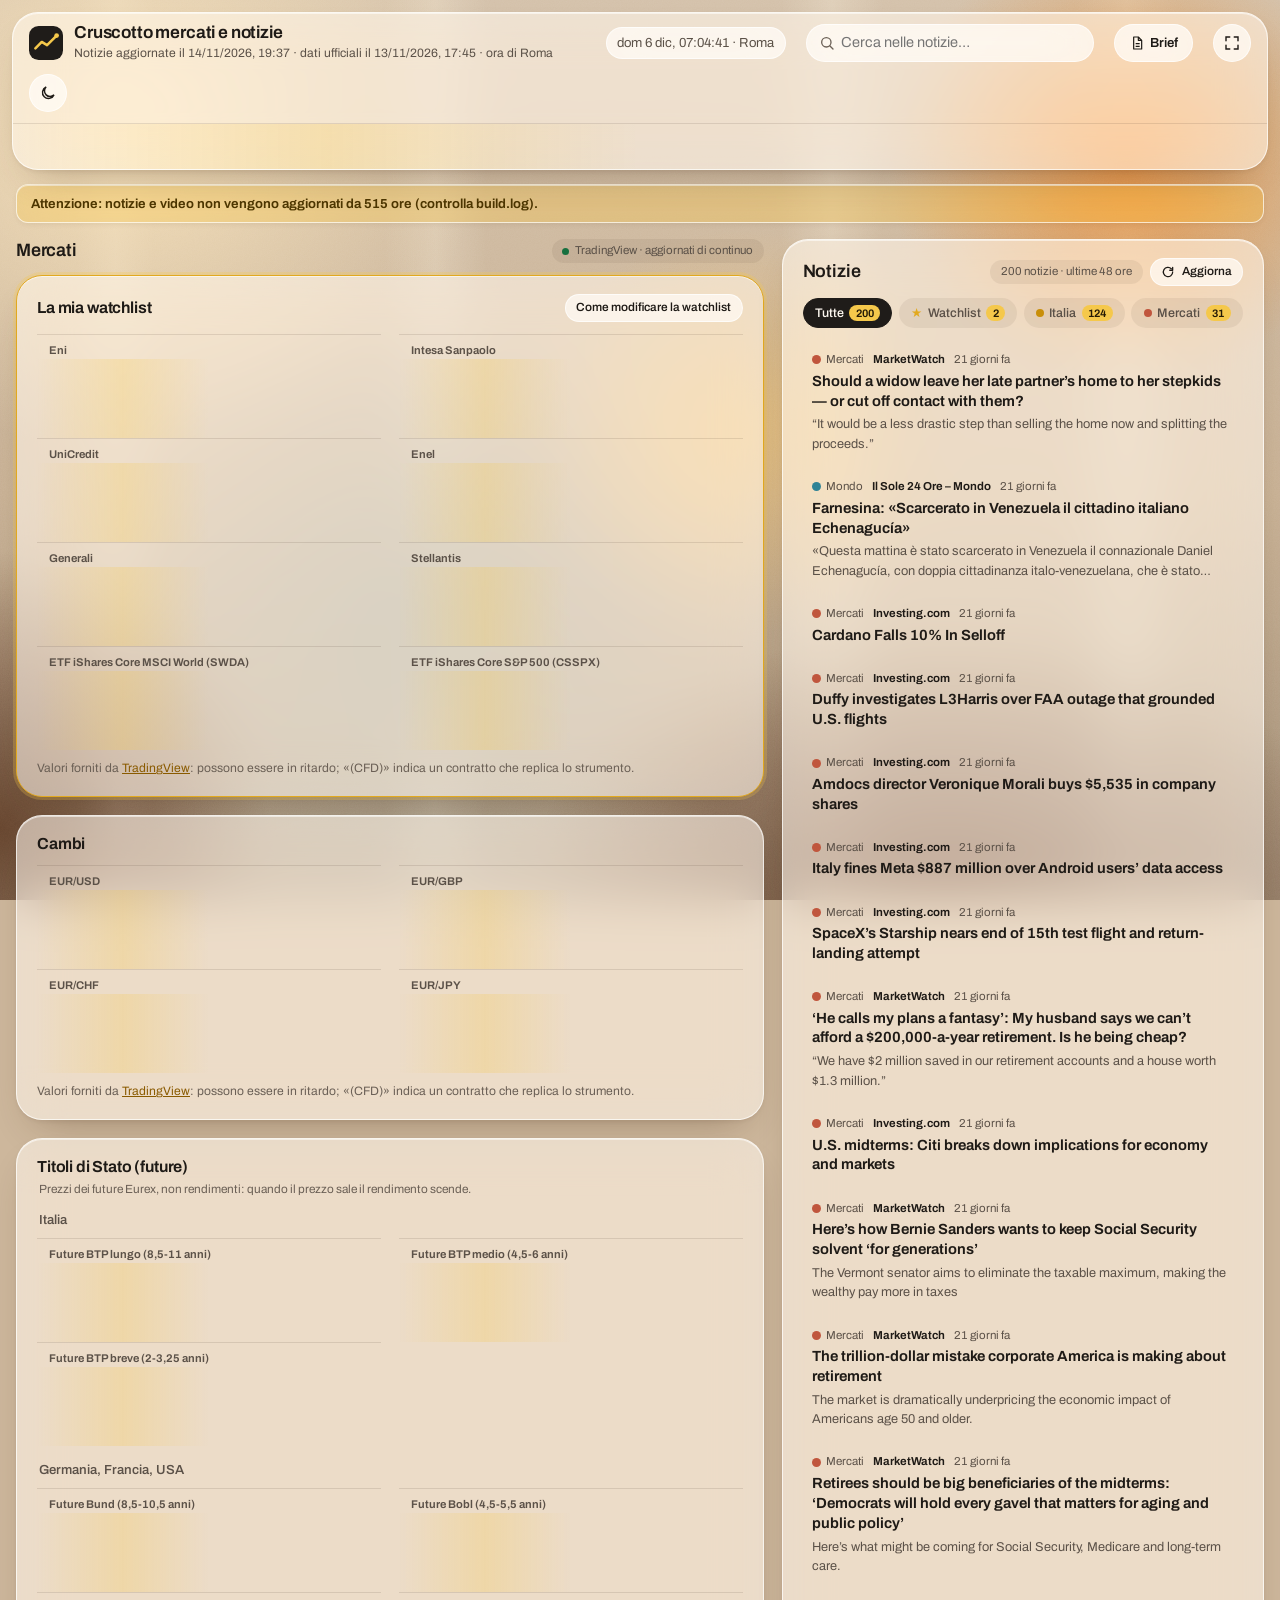
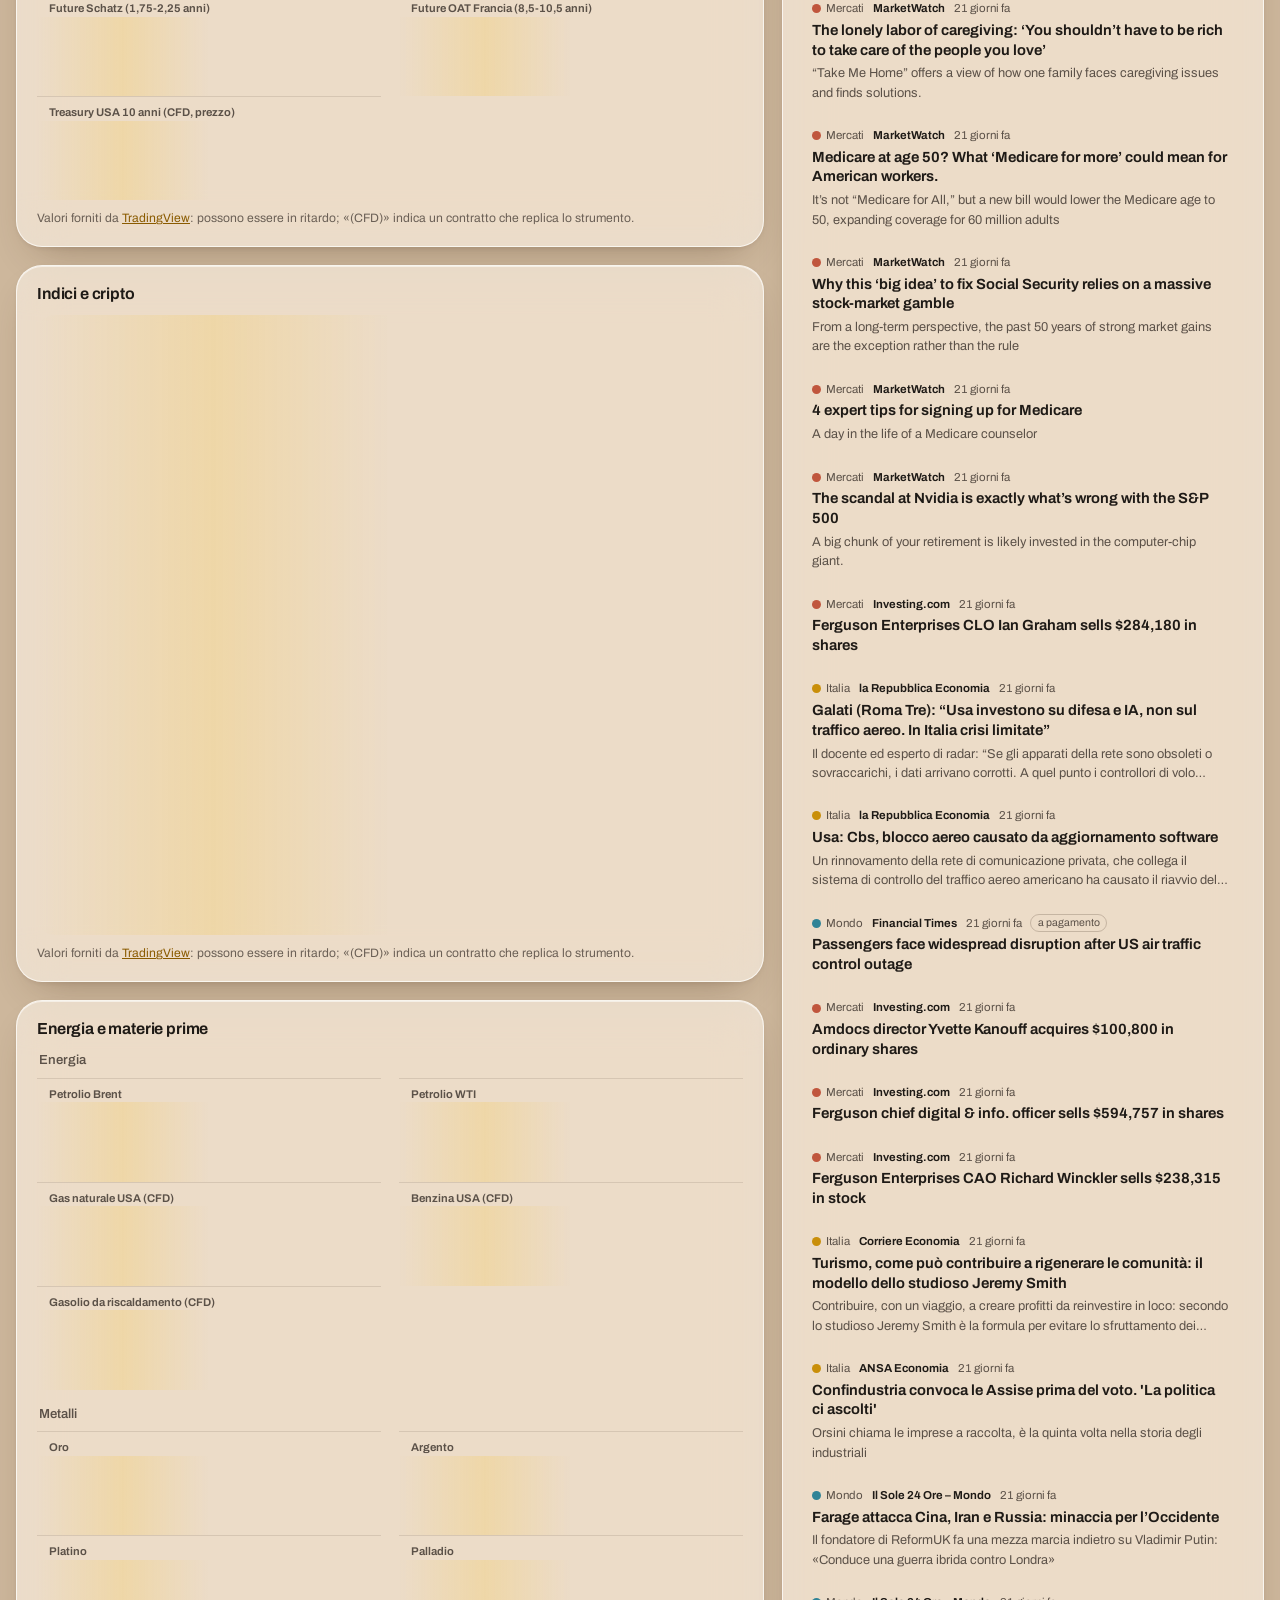
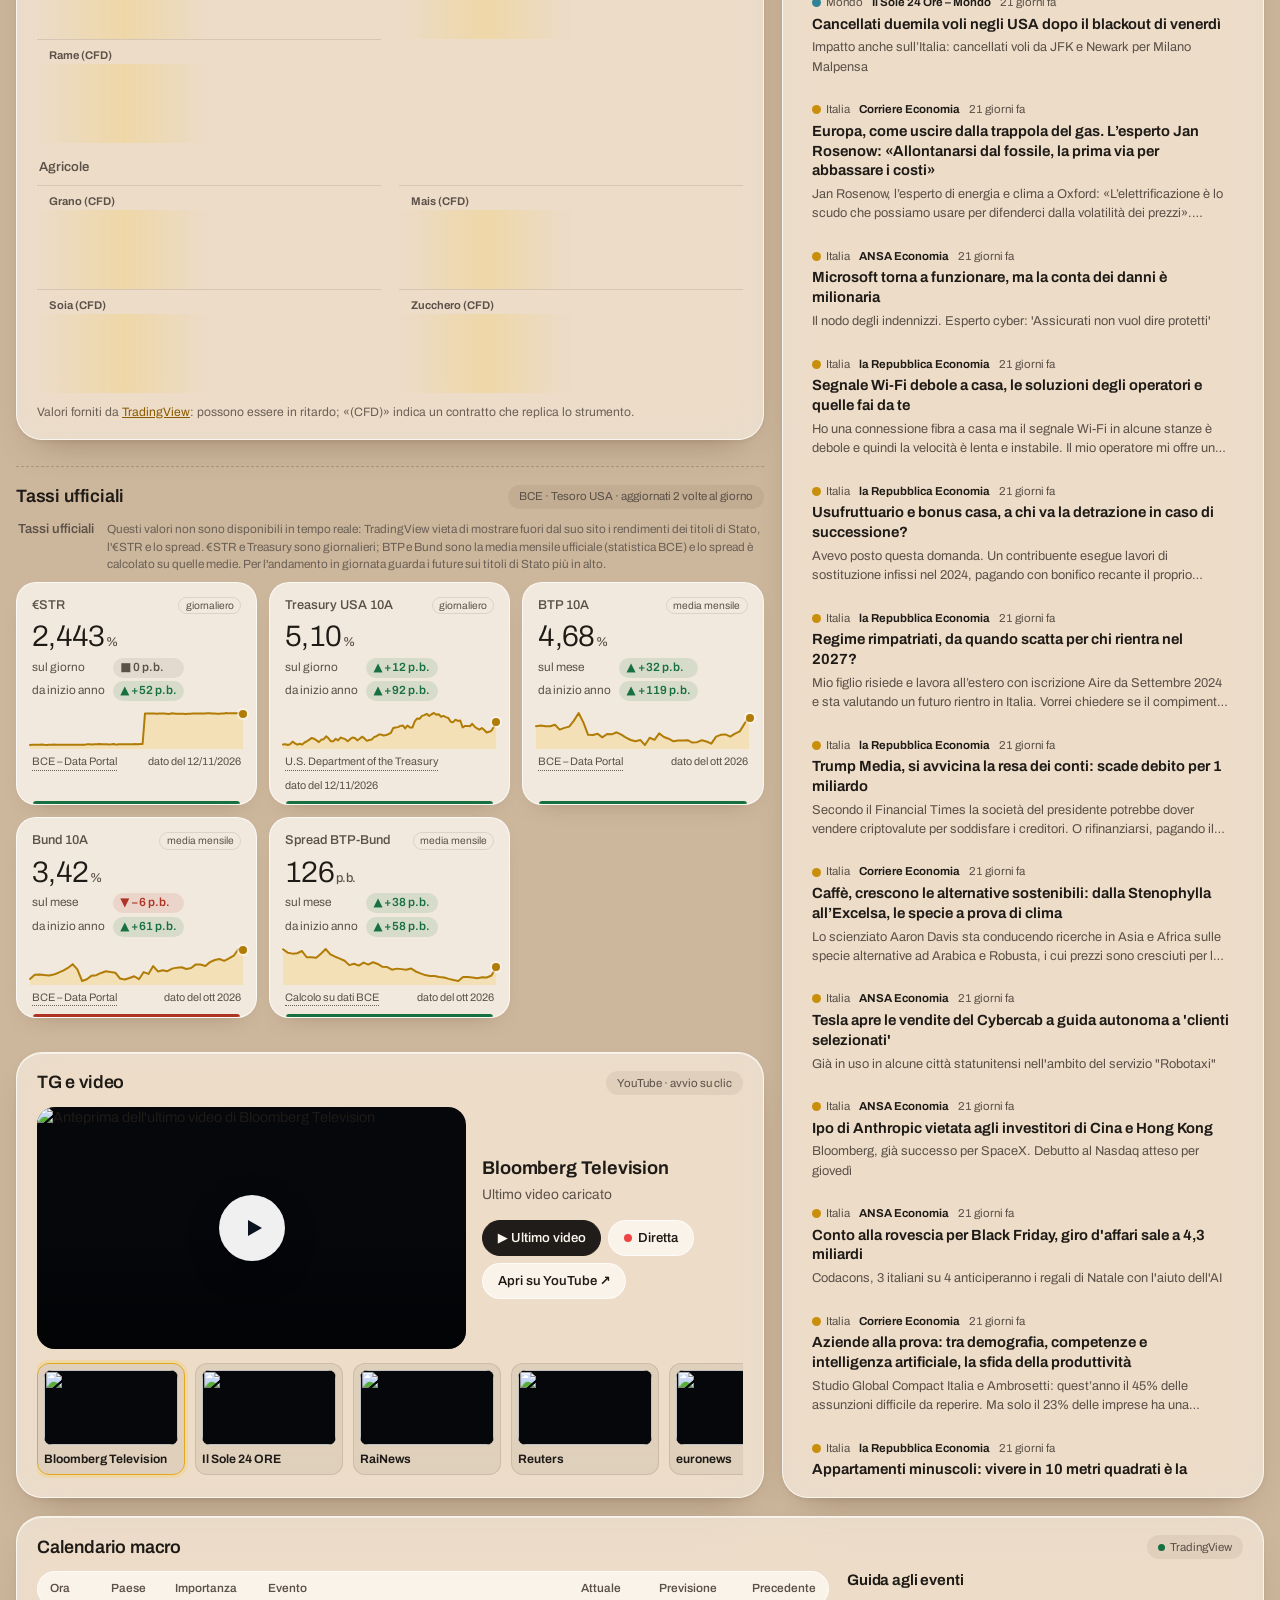
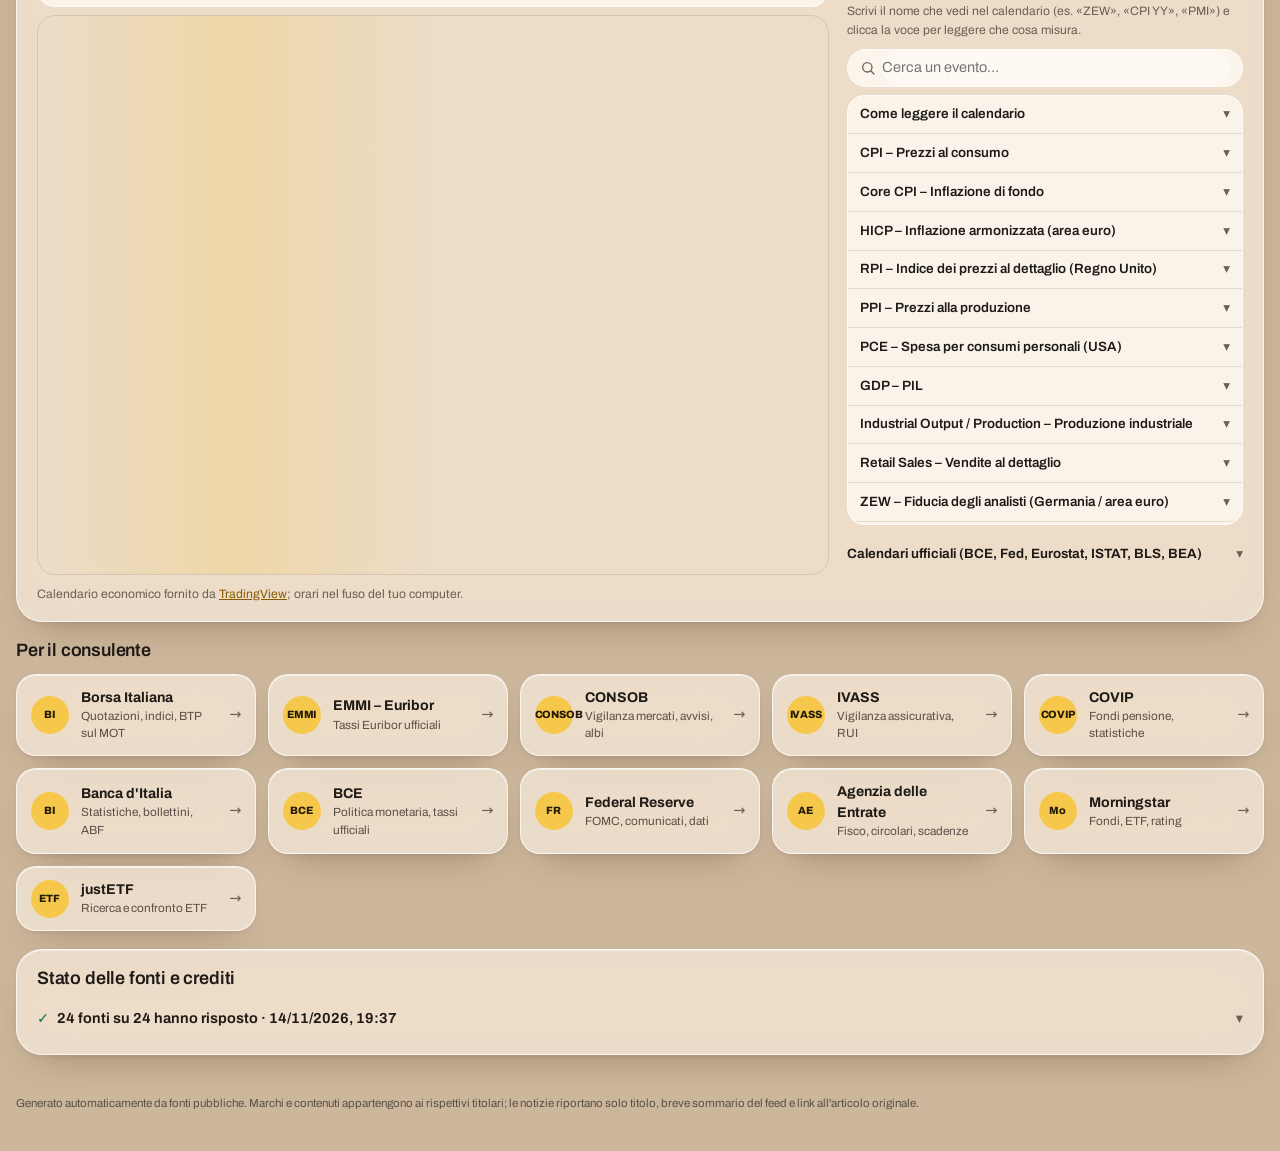
==== commit 936592c6: "Pubblicazione 2026-11-14 20:37" ====
--- a/index.html
+++ b/index.html
@@ -640,7 +640,7 @@
     le notizie riportano solo titolo, breve sommario del feed e link all'articolo originale.</p>
 </footer>
 <div id="tip" class="tip" role="status" hidden></div>
-<script id="dashboard-data" type="application/json">{"generated_at":"2026-11-07T14:06:17+00:00","markets_at":"2026-11-06T16:47:27+00:00","timezone":"Europe/Rome","markets":[{"group":"Tassi ufficiali","note":"Questi valori non sono disponibili in tempo reale: TradingView vieta di mostrare fuori dal suo sito i rendimenti dei titoli di Stato, l'€STR e lo spread. €STR e Treasury sono giornalieri; BTP e Bund sono la media mensile ufficiale (statistica BCE) e lo spread è calcolato su quelle medie. Per l'andamento in giornata guarda i future sui titoli di Stato più in alto.","items":[{"id":"estr","name":"€STR","kind":"rate","unit":"%","decimals":3,"link":null,"value":2.442,"status":"ok","reason":"","fetched_at":"2026-11-06T16:47:27+00:00","date":"2026-11-05","prev_date":"2026-11-04","chg":0.0,"ytd":52.100000000000016,"spark":[["2026-07-03",2.183],["2026-07-06",2.182],["2026-07-07",2.182],["2026-07-08",2.182],["2026-07-09",2.182],["2026-07-10",2.182],["2026-07-13",2.184],["2026-07-14",2.184],["2026-07-15",2.184],["2026-07-16",2.185],["2026-07-17",2.186],["2026-07-20",2.184],["2026-07-21",2.183],["2026-07-22",2.184],["2026-07-23",2.185],["2026-07-24",2.186],["2026-07-27",2.185],["2026-07-28",2.184],["2026-07-29",2.185],["2026-07-30",2.185],["2026-07-31",2.184],["2026-08-03",2.185],["2026-08-04",2.185],["2026-08-05",2.185],["2026-08-06",2.185],["2026-08-07",2.185],["2026-08-10",2.184],["2026-08-11",2.184],["2026-08-12",2.185],["2026-08-13",2.188],["2026-08-14",2.189],["2026-08-17",2.187],["2026-08-18",2.188],["2026-08-19",2.188],["2026-08-20",2.191],["2026-08-21",2.189],["2026-08-24",2.189],["2026-08-25",2.189],["2026-08-26",2.187],["2026-08-27",2.188],["2026-08-28",2.19],["2026-08-31",2.185],["2026-09-01",2.188],["2026-09-02",2.188],["2026-09-03",2.189],["2026-09-04",2.189],["2026-09-07",2.188],["2026-09-08",2.188],["2026-09-09",2.189],["2026-09-10",2.19],["2026-09-11",2.189],["2026-09-14",2.19],["2026-09-15",2.19],["2026-09-16",2.441],["2026-09-17",2.44],["2026-09-18",2.441],["2026-09-21",2.44],["2026-09-22",2.44],["2026-09-23",2.439],["2026-09-24",2.44],["2026-09-25",2.44],["2026-09-28",2.44],["2026-09-29",2.439],["2026-09-30",2.437],["2026-10-01",2.442],["2026-10-02",2.44],["2026-10-05",2.438],["2026-10-06",2.439],["2026-10-07",2.439],["2026-10-08",2.439],["2026-10-09",2.437],["2026-10-12",2.439],["2026-10-13",2.439],["2026-10-14",2.44],["2026-10-15",2.44],["2026-10-16",2.441],["2026-10-19",2.441],["2026-10-20",2.44],["2026-10-21",2.44],["2026-10-22",2.442],["2026-10-23",2.442],["2026-10-26",2.441],["2026-10-27",2.44],["2026-10-28",2.439],["2026-10-29",2.439],["2026-10-30",2.44],["2026-11-02",2.441],["2026-11-03",2.445],["2026-11-04",2.442],["2026-11-05",2.442]],"source":"BCE – Data Portal","source_url":"https://data.ecb.europa.eu/data/datasets/EST/EST.B.EU000A2X2A25.WT","freq":"D"},{"id":"ust10","name":"Treasury USA 10A","kind":"rate","unit":"%","decimals":null,"link":null,"value":4.84,"status":"ok","reason":"","fetched_at":"2026-11-06T16:47:27+00:00","date":"2026-11-05","prev_date":"2026-11-04","chg":-6.00000000000005,"ytd":66.00000000000001,"spark":[["2026-06-30",4.44],["2026-07-01",4.48],["2026-07-02",4.49],["2026-07-06",4.48],["2026-07-07",4.55],["2026-07-08",4.56],["2026-07-09",4.54],["2026-07-10",4.56],["2026-07-13",4.62],["2026-07-14",4.58],["2026-07-15",4.55],["2026-07-16",4.57],["2026-07-17",4.55],["2026-07-20",4.6],["2026-07-21",4.63],["2026-07-22",4.67],["2026-07-23",4.71],["2026-07-24",4.69],["2026-07-27",4.65],["2026-07-28",4.61],["2026-07-29",4.67],["2026-07-30",4.68],["2026-07-31",4.75],["2026-08-03",4.7],["2026-08-04",4.63],["2026-08-05",4.63],["2026-08-06",4.69],["2026-08-07",4.65],["2026-08-10",4.72],["2026-08-11",4.7],["2026-08-12",4.68],["2026-08-13",4.63],["2026-08-14",4.68],["2026-08-17",4.72],["2026-08-18",4.71],["2026-08-19",4.65],["2026-08-20",4.69],["2026-08-21",4.74],["2026-08-24",4.7],["2026-08-25",4.64],["2026-08-26",4.66],["2026-08-27",4.67],["2026-08-28",4.73],["2026-08-31",4.75],["2026-09-01",4.79],["2026-09-02",4.79],["2026-09-03",4.77],["2026-09-04",4.78],["2026-09-08",4.8],["2026-09-09",4.83],["2026-09-10",4.95],["2026-09-11",4.96],["2026-09-14",4.97],["2026-09-15",5.0],["2026-09-16",5.01],["2026-09-17",4.94],["2026-09-18",5.01],["2026-09-21",4.96],["2026-09-22",4.96],["2026-09-23",5.11],["2026-09-24",5.18],["2026-09-25",5.17],["2026-09-28",5.24],["2026-09-29",5.26],["2026-09-30",5.29],["2026-10-01",5.24],["2026-10-02",5.28],["2026-10-05",5.31],["2026-10-06",5.27],["2026-10-07",5.28],["2026-10-08",5.22],["2026-10-09",5.24],["2026-10-13",5.21],["2026-10-14",5.19],["2026-10-15",5.1],["2026-10-16",5.09],["2026-10-19",5.15],["2026-10-20",5.12],["2026-10-21",5.13],["2026-10-22",4.96],["2026-10-23",5.0],["2026-10-26",5.0],["2026-10-27",4.99],["2026-10-28",5.05],["2026-10-29",4.98],["2026-10-30",4.94],["2026-11-02",4.91],["2026-11-03",4.95],["2026-11-04",4.9],["2026-11-05",4.84]],"source":"U.S. Department of the Treasury","source_url":"https://home.treasury.gov/resource-center/data-chart-center/interest-rates/TextView?type=daily_treasury_yield_curve","freq":"D"},{"id":"btp10","name":"BTP 10A","kind":"rate","unit":"%","decimals":2,"link":null,"value":4.362,"status":"ok","reason":"","fetched_at":"2026-11-06T16:47:27+00:00","date":"2026-09","prev_date":"2026-08","chg":37.59999999999999,"ytd":87.00000000000001,"spark":[["2023-01",4.243],["2023-02",4.27],["2023-03",4.24],["2023-04",4.234],["2023-05",4.313],["2023-06",4.074],["2023-07",4.157],["2023-08",4.221],["2023-09",4.513],["2023-10",4.885],["2023-11",4.428],["2023-12",3.821],["2024-01",3.811],["2024-02",3.872],["2024-03",3.696],["2024-04",3.856],["2024-05",3.844],["2024-06",3.942],["2024-07",3.83],["2024-08",3.682],["2024-09",3.565],["2024-10",3.501],["2024-11",3.569],["2024-12",3.321],["2025-01",3.676],["2025-02",3.575],["2025-03",3.887],["2025-04",3.712],["2025-05",3.629],["2025-06",3.501],["2025-07",3.537],["2025-08",3.538],["2025-09",3.559],["2025-10",3.442],["2025-11",3.459],["2025-12",3.552],["2026-01",3.492],["2026-02",3.388],["2026-03",3.733],["2026-04",3.818],["2026-05",3.839],["2026-06",3.734],["2026-07",3.881],["2026-08",3.986],["2026-09",4.362]],"source":"BCE – Data Portal","source_url":"https://data.ecb.europa.eu/data/datasets/IRS/IRS.M.IT.L.L40.CI.0000.EUR.N.Z","freq":"M"},{"id":"bund10","name":"Bund 10A","kind":"rate","unit":"%","decimals":2,"link":null,"value":3.473,"status":"ok","reason":"","fetched_at":"2026-11-06T16:47:27+00:00","date":"2026-09","prev_date":"2026-08","chg":28.799999999999983,"ytd":66.6,"spark":[["2023-01",2.192],["2023-02",2.37],["2023-03",2.383],["2023-04",2.359],["2023-05",2.341],["2023-06",2.377],["2023-07",2.457],["2023-08",2.545],["2023-09",2.66],["2023-10",2.823],["2023-11",2.602],["2023-12",2.101],["2024-01",2.175],["2024-02",2.331],["2024-03",2.349],["2024-04",2.446],["2024-05",2.518],["2024-06",2.484],["2024-07",2.458],["2024-08",2.208],["2024-09",2.166],["2024-10",2.228],["2024-11",2.305],["2024-12",2.178],["2025-01",2.484],["2025-02",2.405],["2025-03",2.741],["2025-04",2.511],["2025-05",2.562],["2025-06",2.52],["2025-07",2.631],["2025-08",2.674],["2025-09",2.693],["2025-10",2.617],["2025-11",2.657],["2025-12",2.813],["2026-01",2.807],["2026-02",2.744],["2026-03",2.91],["2026-04",3.0],["2026-05",3.045],["2026-06",2.964],["2026-07",3.07],["2026-08",3.185],["2026-09",3.473]],"source":"BCE – Data Portal","source_url":"https://data.ecb.europa.eu/data/datasets/IRS/IRS.M.DE.L.L40.CI.0000.EUR.N.Z","freq":"M"},{"id":"spread","name":"Spread BTP-Bund","kind":"spread","unit":"p.b.","decimals":null,"link":null,"value":88.9,"status":"ok","reason":"","fetched_at":"2026-11-06T16:47:27+00:00","date":"2026-09","prev_date":"2026-08","chg":8.800000000000011,"ytd":20.400000000000006,"spark":[["2023-01",205.1],["2023-02",190.0],["2023-03",185.7],["2023-04",187.5],["2023-05",197.2],["2023-06",169.7],["2023-07",170.0],["2023-08",167.6],["2023-09",185.3],["2023-10",206.2],["2023-11",182.6],["2023-12",172.0],["2024-01",163.6],["2024-02",154.1],["2024-03",134.7],["2024-04",141.0],["2024-05",132.6],["2024-06",145.8],["2024-07",137.2],["2024-08",147.4],["2024-09",139.9],["2024-10",127.3],["2024-11",126.4],["2024-12",114.3],["2025-01",119.2],["2025-02",117.0],["2025-03",114.6],["2025-04",120.1],["2025-05",106.7],["2025-06",98.1],["2025-07",90.6],["2025-08",86.4],["2025-09",86.6],["2025-10",82.5],["2025-11",80.2],["2025-12",73.9],["2026-01",68.5],["2026-02",64.4],["2026-03",82.3],["2026-04",81.8],["2026-05",79.4],["2026-06",77.0],["2026-07",81.1],["2026-08",80.1],["2026-09",88.9]],"source":"Calcolo su dati BCE","source_url":"https://data.ecb.europa.eu/data/datasets/IRS/IRS.M.IT.L.L40.CI.0000.EUR.N.Z","freq":"M"}]}],"tradingview":{"enabled":true,"autoload":true,"ticker":[{"s":"INDEX:FTSEMIB","d":"FTSE MIB"},{"s":"XETR:DAX","d":"DAX"},{"s":"EUREX:FESX1!","d":"Euro Stoxx 50"},{"s":"FOREXCOM:SPXUSD","d":"S\u0026P 500"},{"s":"FOREXCOM:NSXUSD","d":"Nasdaq 100"},{"s":"FX:EURUSD","d":"EUR/USD"},{"s":"TVC:UKOIL","d":"Brent"},{"s":"TVC:USOIL","d":"WTI"},{"s":"TVC:GOLD","d":"Oro"},{"s":"BITSTAMP:BTCEUR","d":"Bitcoin"},{"s":"EUREX:FBTP1!","d":"Future BTP"}],"sections":[{"title":"La mia watchlist","type":"tiles","watchlist":true,"groups":[{"name":"","symbols":[{"s":"MIL:ENI","d":"Eni"},{"s":"MIL:ISP","d":"Intesa Sanpaolo"},{"s":"MIL:UCG","d":"UniCredit"},{"s":"MIL:ENEL","d":"Enel"},{"s":"MIL:G","d":"Generali"},{"s":"MIL:STLAM","d":"Stellantis"},{"s":"MIL:SWDA","d":"ETF iShares Core MSCI World (SWDA)"},{"s":"MIL:CSSPX","d":"ETF iShares Core S\u0026P 500 (CSSPX)"}]}]},{"title":"Cambi","type":"tiles","groups":[{"name":"","symbols":[{"s":"FX:EURUSD","d":"EUR/USD"},{"s":"FX:EURGBP","d":"EUR/GBP"},{"s":"FX:EURCHF","d":"EUR/CHF"},{"s":"FX:EURJPY","d":"EUR/JPY"}]}]},{"title":"Titoli di Stato (future)","type":"tiles","note":"Prezzi dei future Eurex, non rendimenti: quando il prezzo sale il rendimento scende.","groups":[{"name":"Italia","symbols":[{"s":"EUREX:FBTP1!","d":"Future BTP lungo (8,5-11 anni)"},{"s":"EUREX:FBTM1!","d":"Future BTP medio (4,5-6 anni)"},{"s":"EUREX:FBTS1!","d":"Future BTP breve (2-3,25 anni)"}]},{"name":"Germania, Francia, USA","symbols":[{"s":"EUREX:FGBL1!","d":"Future Bund (8,5-10,5 anni)"},{"s":"EUREX:FGBM1!","d":"Future Bobl (4,5-5,5 anni)"},{"s":"EUREX:FGBS1!","d":"Future Schatz (1,75-2,25 anni)"},{"s":"EUREX:FOAT1!","d":"Future OAT Francia (8,5-10,5 anni)"},{"s":"OANDA:USB10YUSD","d":"Treasury USA 10 anni (CFD, prezzo)"}]}]},{"title":"Indici e cripto","type":"overview","tabs":[{"title":"Indici","symbols":[{"s":"INDEX:FTSEMIB","d":"FTSE MIB"},{"s":"XETR:DAX","d":"DAX"},{"s":"EURONEXT:PX1","d":"CAC 40"},{"s":"EUREX:FESX1!","d":"Euro Stoxx 50 (future)"},{"s":"OANDA:UK100GBP","d":"FTSE 100 (CFD)"},{"s":"FOREXCOM:SPXUSD","d":"S\u0026P 500 (CFD)"},{"s":"FOREXCOM:NSXUSD","d":"Nasdaq 100 (CFD)"},{"s":"FOREXCOM:DJI","d":"Dow Jones (CFD)"},{"s":"OANDA:JP225USD","d":"Nikkei 225 (CFD)"},{"s":"AMEX:URTH","d":"MSCI World (proxy ETF iShares URTH)"}]},{"title":"Cripto","symbols":[{"s":"BITSTAMP:BTCEUR","d":"Bitcoin/EUR"},{"s":"BITSTAMP:ETHEUR","d":"Ethereum/EUR"}]}]},{"title":"Energia e materie prime","type":"tiles","groups":[{"name":"Energia","symbols":[{"s":"TVC:UKOIL","d":"Petrolio Brent"},{"s":"TVC:USOIL","d":"Petrolio WTI"},{"s":"OANDA:NATGASUSD","d":"Gas naturale USA (CFD)"},{"s":"CAPITALCOM:GASOLINE","d":"Benzina USA (CFD)"},{"s":"CAPITALCOM:HEATINGOIL","d":"Gasolio da riscaldamento (CFD)"}]},{"name":"Metalli","symbols":[{"s":"TVC:GOLD","d":"Oro"},{"s":"TVC:SILVER","d":"Argento"},{"s":"TVC:PLATINUM","d":"Platino"},{"s":"TVC:PALLADIUM","d":"Palladio"},{"s":"OANDA:XCUUSD","d":"Rame (CFD)"}]},{"name":"Agricole","symbols":[{"s":"OANDA:WHEATUSD","d":"Grano (CFD)"},{"s":"OANDA:CORNUSD","d":"Mais (CFD)"},{"s":"OANDA:SOYBNUSD","d":"Soia (CFD)"},{"s":"OANDA:SUGARUSD","d":"Zucchero (CFD)"}]}]}],"calendar":{"enabled":true,"countries":"it,eu,de,fr,es,us,gb,ch,jp,cn","importance":"0,1","height":560}},"news":[{"title":"This retired professor has reinvented himself — as a Taylor Swift scholar","link":"https://www.marketwatch.com/story/this-retired-professor-has-reinvented-himself-as-a-taylor-swift-scholar-88456c8d?mod=mw_rss_topstories","source":"MarketWatch","date":"2026-11-07T14:00:00+00:00","summary":"His niece convinced him to spend his retirement analyzing Taylor Swift lyrics. Now he’s a successful podcaster at 72.","categories":["Mercati"],"paywall":false},{"title":"Christine Lagarde: Interview with Yomiuri Shimbun","link":"https://www.ecb.europa.eu//press/inter/date/2026/html/ecb.in261107~e7b86fc4ce.en.html","source":"BCE – comunicati","date":"2026-11-07T14:00:00+00:00","summary":"","categories":["Macro/Banche centrali"],"paywall":false},{"title":"Berkshire Hathaway ploughs $9.6bn into share buybacks","link":"https://www.ft.com/content/1f153350-2377-4e48-a073-0539376eab4c?syn-25a6b1a6=1","source":"Financial Times","date":"2026-11-07T13:53:28+00:00","summary":"","categories":["Mondo"],"paywall":true},{"title":"Intelligenza artificiale, Torino prima della classe: la usano il 25% delle Pmi (contro una media del 12%). Marco Gay: «Data Center? Meglio averli in casa»","link":"https://torino.corriere.it/notizie/economia/26_novembre_07/intelligenza-artificiale-torino-25-per-cento-pmi-aziende-marco-gay-zest-5155aec4-edfd-4672-afc7-75209841dxlk.shtml","source":"Corriere Economia","date":"2026-11-07T13:50:41+00:00","summary":"Il presidente di Zest all’Open Innovation Summit 2026, organizzato da Il Sole 24 Ore e Zest alle Ogr: «Aziende pronte, ma serno risorse e occorre fare più sistema»","categories":["Italia"],"paywall":false},{"title":"Velocity Financial CFO Szczepaniak sells $36,000 stock","link":"https://www.investing.com/news/insider-trading-news/velocity-financial-cfo-szczepaniak-sells-36000-stock-93CH-5009894","source":"Investing.com","date":"2026-11-07T13:46:16+00:00","summary":"","categories":["Mercati"],"paywall":false},{"title":"Paccar executive chairman Mark Pigott sells $46 in common stock","link":"https://www.investing.com/news/insider-trading-news/paccar-executive-chairman-mark-pigott-sells-46-in-common-stock-93CH-5009893","source":"Investing.com","date":"2026-11-07T13:46:08+00:00","summary":"","categories":["Mercati"],"paywall":false},{"title":"Exclusive-Expanding on naval blockade, US military looks to restrict Iranian land commerce","link":"https://www.investing.com/news/world-news/exclusiveexpanding-on-naval-blockade-us-military-looks-to-restrict-iranian-land-commerce-5009890","source":"Investing.com","date":"2026-11-07T13:42:23+00:00","summary":"","categories":["Mercati"],"paywall":false},{"title":"The AI trade is now counting on Anthropic’s IPO — but it couldn’t be happening at a worse time","link":"https://www.marketwatch.com/story/the-ai-trade-is-now-counting-on-anthropics-ipo-but-it-couldnt-be-happening-at-a-worse-time-8bd0f1c4?mod=mw_rss_topstories","source":"MarketWatch","date":"2026-11-07T13:30:00+00:00","summary":"The ongoing tech selloff is leading investors to wonder if Anthropic will delay its IPO or list at a discount.","categories":["Mercati"],"paywall":false},{"title":"Ponti (Federvini): “Dazi, un boomerang per Trump. Per il vino italiano contrazioni a due cifre”","link":"https://www.repubblica.it/economia/2026/11/07/news/ponti_federvini_dazi_un_boomerang_per_trump_per_il_vino_italiano_contrazioni_a_due_cifre-425706745/?rss","source":"la Repubblica Economia","date":"2026-11-07T13:28:28+00:00","summary":"L’analisi del presidente degli indusriali produttori, dopo le elezioni di midterm. “Perdiamo il 23 per cento in valore e il 10 in quantità”. Un crollo in parte compensato da accordi come quello con il Mercosur ma il…","categories":["Italia"],"paywall":false},{"title":"Berkshire Hathaway steps up buybacks as operating profit falls","link":"https://www.investing.com/news/stock-market-news/berkshire-hathaway-steps-up-buybacks-as-operating-profit-falls-5009881","source":"Investing.com","date":"2026-11-07T13:22:35+00:00","summary":"","categories":["Mercati"],"paywall":false,"also":[]},{"title":"French presidential hopeful Melenchon pledges minimum wage rise, retirement at 60","link":"https://www.investing.com/news/commodities-news/french-presidential-hopeful-melenchon-pledges-minimum-wage-rise-retirement-at-60-5009873","source":"Investing.com","date":"2026-11-07T13:12:25+00:00","summary":"","categories":["Mercati"],"paywall":false},{"title":"Poland’s Domanski blames presidential vetoes as S\u0026P cuts outlook to negative","link":"https://www.investing.com/news/economy-news/polands-domanski-blames-presidential-vetoes-as-sp-cuts-outlook-to-negative-5009876","source":"Investing.com","date":"2026-11-07T13:08:20+00:00","summary":"","categories":["Mercati"],"paywall":false},{"title":"Who is Paraguay’s new president Pedro Alliana?","link":"https://www.investing.com/news/stock-market-news/who-is-paraguays-new-president-pedro-alliana-5009830","source":"Investing.com","date":"2026-11-07T13:06:24+00:00","summary":"","categories":["Mercati"],"paywall":false},{"title":"«Nessun legame con Israele o Stati Uniti»: così le navi mercantili chiedono agli Houthi il via libera per passare da Bab el-Mandeb","link":"https://www.corriere.it/economia/finanza/26_novembre_07/nessun-legame-con-israele-o-stati-uniti-cosi-le-navi-mercantili-chiedono-agli-houthi-il-via-libera-per-passare-da-bab-el-mandeb-ec06e896-a587-4ff6-9741-9a16da7e8xlk.shtml","source":"Corriere Economia","date":"2026-11-07T13:05:56+00:00","summary":"I capitani ottengono via e-mail dalla milizia filo-iraniana l’autorizzazione per attraversare in sicurezza il Mar Rosso. I testi dei messaggi riportati dal «Wall Street Journal»","categories":["Italia"],"paywall":false},{"title":"GATX svp Kevin Hillesland sells $355,801 in common stock","link":"https://www.investing.com/news/insider-trading-news/gatx-svp-kevin-hillesland-sells-355801-in-common-stock-93CH-5009874","source":"Investing.com","date":"2026-11-07T13:01:26+00:00","summary":"","categories":["Mercati"],"paywall":false},{"title":"Heavy rain floods tents housing Gaza displaced people, aid shortages hamper response","link":"https://www.investing.com/news/world-news/heavy-rain-floods-tents-housing-gaza-displaced-people-aid-shortages-hamper-response-5009871","source":"Investing.com","date":"2026-11-07T13:00:22+00:00","summary":"","categories":["Mercati"],"paywall":false},{"title":"Ucraina, pioggia di missili su Kiev: colpite infrastrutture energetiche. Pistorius: «Germania non può più fornire sistemi Patriot»","link":"https://www.ilsole24ore.com/art/ucraina-pioggia-missili-kiev-colpite-infrastrutture-energetiche-zelensky-mosca-si-prepara-cosi-negoziati-AJ6tmO8B","source":"Il Sole 24 Ore – Mondo","date":"2026-11-07T12:39:00+00:00","summary":"La Russia lancia 36 missili balistici e 172 droni contro l’Ucraina. Kiev risponde con attacchi in territorio russo, dove prende fuoco una raffineria a Saratov. Martedì ad Abu Dhabi ripartono i colloqui trilaterali con…","categories":["Mondo"],"paywall":false},{"title":"What will a Democratic Congress mean for Ukraine?","link":"https://www.ft.com/content/fac3a560-7845-4acf-9487-54ec8a445d74?syn-25a6b1a6=1","source":"Financial Times","date":"2026-11-07T12:00:04+00:00","summary":"","categories":["Mondo"],"paywall":true},{"title":"Più pressione fiscale, poca attenzione ai risparmi: i conti sulla Legge di Bilancio 2027-29","link":"https://www.repubblica.it/economia/2026/11/07/news/piu_pressione_fiscale_poca_attenzione_ai_risparmi_i_conti_sulla_legge_di_bilancio_2027-29-425706644/?rss","source":"la Repubblica Economia","date":"2026-11-07T12:00:00+00:00","summary":"Un’analisi della recente Manovre: misure espansive per 26,3 miliardi, le più imponenti per la difesa. coperture per 12,6 miliardi. Le cifre in dettaglio","categories":["Italia"],"paywall":false},{"title":"Maxi sequestro di olio a Foggia: requisite 174 tonnellate per 1,5 milioni di euro. Due terzi erano prodotto greco. Il plauso del ministro Lollobrigida","link":"https://bari.corriere.it/notizie/cronaca/26_novembre_07/maxi-sequestro-di-olio-a-foggia-requisite-174-tonnellate-per-1-5-milioni-di-euro-due-terzi-erano-prodotto-greco-il-plauso-del-fd7f4c84-8613-4f9b-92ac-60aa71435xlk.shtml","source":"Corriere Economia","date":"2026-11-07T11:29:07+00:00","summary":"L'operazione dell'Istituto repressioni frodi del ministero dell'Agricoltura e della guardia di finanza, che hanno accertato discrepanze tra le quantità di olio presente nei magazzini e quelli risultanti nei registri…","categories":["Italia"],"paywall":false},{"title":"Caro energia, Confcommercio: bollette sempre più pesanti, urgente ridurre i costi","link":"https://www.ilsole24ore.com/art/caro-energia-confcommercio-bollette-sempre-piu-pesanti-urgente-ridurre-costi-AJ57zM8B","source":"Il Sole 24 Ore – Economia","date":"2026-11-07T11:14:23+00:00","summary":"Gli aumenti delle bollette energetiche continuano a colpire duramente le imprese del terziario, con effetti sempre più pesanti sui costi di gestione e sulla competitività. A lanciare l’allarme è Confcommercio:...","categories":["Italia"],"paywall":false,"also":["ANSA Economia"]},{"title":"Il nuovo Tgv a 2 piani in partenza: lunedì in servizio in Francia, dal 2028 in Italia. Ecco come va","link":"https://www.repubblica.it/economia/2026/11/06/news/nuovo_tgv_due_piani_italia_2028-425703983/?rss","source":"la Repubblica Economia","date":"2026-11-07T11:08:57+00:00","summary":"Siamo saliti sul treno veloce delle Ferrovie francesi – di quinta generazione – per il viaggio inaugurale da Parigi a Marsiglia. Sedili più ampi in prima classe. Bella l’area bistrot, wifi veloce. La linea affusolata…","categories":["Italia"],"paywall":false},{"title":"Nuova crisi: e per Ita torna l’aiuto dello Stato","link":"https://www.repubblica.it/economia/2026/11/07/news/ita_airways_esuberi_disoccupazione_stato-425706548/?rss","source":"la Repubblica Economia","date":"2026-11-07T11:04:58+00:00","summary":"La società dichiara 180 esuberi. Controllata per il 41% dai tedeschi di Lufthansa, la compagnia di bandiera stanzia un mini-incentivo in favore di chi lascia. Al resto pensano i fondi pubblici. Un caso di “economia…","categories":["Italia"],"paywall":false},{"title":"IA verso la resa dei conti. Il monito del voto di midterm: ha vinto chi vuol stoppare i data center","link":"https://www.repubblica.it/economia/rubriche/eurobarometro/2026/11/07/news/ia_verso_la_resa_dei_conti_il_monito_del_voto_di_midterm_ha_vinto_chi_vuol_stoppare_i_data_center-425706365/?rss","source":"la Repubblica Economia","date":"2026-11-07T11:00:00+00:00","summary":"La più grande escalation di investimenti sulla tecnologia della storia rischia di schiantarsi in borsa come quelle che l’hanno preceduta. E l’ingresso di Anthropic a Wall Street, che dovrebbe arrivare a novembre…","categories":["Italia"],"paywall":false},{"title":"Usa, debito e rating al test delle agenzie dopo il voto di midterm","link":"https://www.repubblica.it/economia/2026/11/07/news/debito_usa_e_rating_al_test_delle_agenzie-425703904/?rss","source":"la Repubblica Economia","date":"2026-11-07T11:00:00+00:00","summary":"Hooper (Man Group): “L’ipotesi più probabile è quella di uno scambio di favori tra i due partiti sui finanziamenti, con conseguente aumento della spesa pubblica e dei rendimenti dei titoli di Stato”","categories":["Italia"],"paywall":false},{"title":"Il socio piemontese che ha rilevato Speedline: «Il rilancio si può fare: dentro il piano ci sarà anche un museo»","link":"https://corrieredelveneto.corriere.it/notizie/economia/26_novembre_07/il-socio-piemontese-che-ha-rilevato-speedline-il-rilancio-si-puo-fare-dentro-il-piano-ci-sara-anche-un-museo-d600ec5f-87eb-42ee-9ef2-ec847ea87xlk.shtml","source":"Corriere Economia","date":"2026-11-07T10:30:03+00:00","summary":"Prodotti, investimenti e personale, Decisi spiega i dettagli: «Obiettivo 400 mila cerchi l’anno»","categories":["Italia"],"paywall":false},{"title":"Lunedì riparte confronto su rinnovo contratto bancari, il nodo Manovra","link":"https://www.ansa.it/sito/notizie/economia/2026/11/07/lunedi-riparte-confronto-su-rinnovo-contratto-bancari-il-nodo-manovra_31b2f5b1-ded7-4eb3-bacd-65028dd9b091.html","source":"ANSA Economia","date":"2026-11-07T10:26:39+00:00","summary":"Sindacati chiedono che nuove tasse non blocchino negoziato","categories":["Italia"],"paywall":false},{"title":"Il finto colloquio, il virus, il blitz: così gli hacker di Kim hanno rubato 6 miliardi a Binance","link":"https://www.repubblica.it/economia/2026/11/07/news/il_finto_colloquio_il_virus_il_blitz_cosi_gli_hacker_di_kim_hanno_rubato_6_miliardi_a_binance-425706397/?rss","source":"la Repubblica Economia","date":"2026-11-07T10:00:00+00:00","summary":"Dietro al colpo del secolo alla piattaforma leader delle criptovalute le colossali ingenuità dei suoi ingegneri, ma anche la grande abilità degli attaccanti nordcoreani, che hanno preparato l’operazione per mesi. Il…","categories":["Italia"],"paywall":false},{"title":"Condominio, un comproprietario non paga le spese: come recuperare i soldi? Su «Chiedi all’esperto»","link":"https://www.corriere.it/economia/casa/26_novembre_07/condominio-un-comproprietario-non-paga-le-spese-come-recuperare-i-soldi-su-chiedi-all-esperto-61b30cbc-3bf4-498a-ba25-384857f8bxlk.shtml","source":"Corriere Economia","date":"2026-11-07T09:26:53+00:00","summary":"L’avvocato Andrea Mifsud: i comproprietari possono chiedere il rimborso delle spese anticipate, ottenere un decreto ingiuntivo e pignorare la quota del moroso. In alternativa, possono agire sui canoni d’affitto a lui…","categories":["Italia"],"paywall":false},{"title":"Banca d’Italia, l’economia regionale cresce a rilento: bene terziario e manifattura, rallentano le esportazioni frenate dai dazi Usa","link":"https://corrieredellaltoadige.corriere.it/notizie/economia/26_novembre_07/banca-d-italia-l-economia-regionale-cresce-a-rilento-bene-terziario-e-manifattura-rallentano-le-esportazioni-frenate-dai-dazi-usa-9a376d5a-734c-4117-b3cb-16f645b78xlk.shtml","source":"Corriere Economia","date":"2026-11-07T09:08:47+00:00","summary":"Il rapporto semestrale: Bolzano cresce dell’1%, Trento dello 0,7% contro una media italiana dello 0,9%. Aumentano i consumi, vola il turismo","categories":["Italia"],"paywall":false},{"title":"Perché la Silver economy sarà la nuova ricchezza (negli Usa già lo è) e non l’apocalisse demografica","link":"https://www.corriere.it/economia/opinioni/26_novembre_07/perche-la-silver-economy-sara-la-nuova-ricchezza-negli-usa-gia-lo-e-e-non-l-apocalisse-demografica-6c7e8555-1085-4631-8b5d-fcf7cf729xlk.shtml","source":"Corriere Economia","date":"2026-11-07T09:03:30+00:00","summary":"Solo negli Usa la silver economy vale 8 mila miliardi, più del Pil di Germania e Giappone messi insieme. Entro il 2050 le persone con più di 65 anni raddoppieranno da 820 milioni a 1,6 miliardi","categories":["Italia"],"paywall":false},{"title":"Dopo il voto: Trump sconta l’inflazione la Borsa teme la bolla IA","link":"https://www.repubblica.it/economia/2026/11/09/news/dopo_il_voto_trump_sconta_l_inflazione_la_borsa_teme_la_bolla_ia-425704256/?rss","source":"la Repubblica Economia","date":"2026-11-07T09:00:00+00:00","summary":"I listini sono rimasti spiazzati. Entra in crisi la politica fatta di dazi e spese per la difesa. Nuove opportunità per gli investimenti italiani negli Usa","categories":["Italia","Macro/Banche centrali","Mercati"],"paywall":false},{"title":"Codacons, a prezzi attuali bolletta invernale media del gas sale a 860 euro a famiglia","link":"https://www.ansa.it/sito/notizie/economia/2026/11/07/codacons-a-prezzi-attuali-bolletta-invernale-media-del-gas-sale-a-860_a3ce85f1-31b7-46f7-897d-ac9694373a74.html","source":"ANSA Economia","date":"2026-11-07T08:59:15+00:00","summary":"Top 1.300 euro in Valle d'Aosta, la più bassa in Sicilia a 487 euro. Tariffe aumenteranno","categories":["Italia"],"paywall":false},{"title":"Per vacanze d'autunno l'Italia conquista gli europei, la sceglie uno su tre","link":"https://www.ansa.it/sito/notizie/economia/2026/11/07/per-vacanze-dautunno-litalia-conquista-gli-europei-la-sceglie-uno-su-tre_480e42a9-cf8d-4ef3-8b7c-28842865e8f9.html","source":"ANSA Economia","date":"2026-11-07T08:45:11+00:00","summary":"Confturismo Confcom-Swg, stessa quota della Spagna davanti a Grecia, Francia e Portogallo","categories":["Italia"],"paywall":false},{"title":"Allarmi bomba agli aerei, i servizi segreti europei indagano sulla pista russa","link":"https://www.ilsole24ore.com/art/allarmi-bomba-aerei-servizi-segreti-europei-indagano-pista-russa-AJWr1F8B","source":"Il Sole 24 Ore – Mondo","date":"2026-11-07T08:30:47+00:00","summary":"Avviata un’inchiesta transfrontaliera per comprendere se c’è un coinvolgimento diretto di Mosca","categories":["Mondo"],"paywall":false},{"title":"Moratti: «Se scoppia la bolla Ai nessuno potrà salvare le big tech, nemmeno il governo Usa. E nessuno è too big to fail»","link":"https://www.corriere.it/economia/finanza/26_novembre_07/moratti-se-scoppia-la-bolla-ai-nessuno-potra-salvare-le-big-tech-nemmeno-il-governo-usa-e-nessuno-e-too-big-to-fail-0ee5ee9f-107a-49c3-be49-cbbc14fb9xlk.shtml","source":"Corriere Economia","date":"2026-11-07T08:08:05+00:00","summary":"L’imprenditore: «Le elezioni di midterm hanno dimostrato che i titani tecnologici americani non sono più considerati miti ma totem da abbattere»","categories":["Italia"],"paywall":false},{"title":"Sirti, piano da 430 esuberi e i sindacati portano il dossier al Mimit","link":"https://www.ilsole24ore.com/art/sirti-piano-430-esuberi-e-sindacati-portano-dossier-mimit-AJlRBs7B","source":"Il Sole 24 Ore – Economia","date":"2026-11-07T08:02:01+00:00","summary":"La fine della spinta del Pnrr presenta il conto alla filiera delle Tlc. A pagare dazio, in questo caso, è Sirti Telco Infrastructures, la società del gruppo Sirti attiva nella...","categories":["Italia"],"paywall":false},{"title":"Itelligence Usa: «Il Ceo di Nvidia Huang aveva una relazione con una spia cinese»","link":"https://www.ilsole24ore.com/art/per-007-usa-ceo-nvidia-aveva-relazione-un-spia-cinese-AJJK9E8B","source":"Il Sole 24 Ore – Mondo","date":"2026-11-07T07:52:00+00:00","summary":"La donna in questione sarebbe Alice Huang, dirigente di Megaspeeed reclutata da Pechino per spiare sul colosso dei semiconduttori","categories":["Mondo"],"paywall":false},{"title":"Crac Ueno Bank in Paraguay, arrestato il presidente Peña. Gli succede Alliana","link":"https://www.ilsole24ore.com/art/crac-ueno-bank-paraguay-arrestato-presidente-pena-succede-alliana-AJ1unD8B","source":"Il Sole 24 Ore – Mondo","date":"2026-11-07T07:27:00+00:00","summary":"Nella notte ancora proteste dei correntisti che chiedono il carcere per l’ex capo dello Stato. Ferito un poliziotto","categories":["Mondo"],"paywall":false},{"title":"Perché Unicredit riduce lo smart working? Le nuove assunzioni e la formazione","link":"https://www.corriere.it/economia/lavoro/26_novembre_07/perche-unicredit-riduce-lo-smart-working-le-nuove-assunzioni-e-la-formazione-86d330d7-3f08-4a6f-b333-9669d9525xlk.shtml","source":"Corriere Economia","date":"2026-11-07T07:02:43+00:00","summary":"L’idea alla base del cambiamento sarebbe passare da un lavoro a distanza, in certi casi adottato in maniera automatica, a un approccio discusso con il responsabile d’area","categories":["Italia"],"paywall":false,"watch":["UniCredit"]},{"title":"Trump prepara la vendetta con la nomina del falco Stephen Miller","link":"https://www.ilsole24ore.com/art/trump-prepara-vendetta-la-nomina-falco-stephen-miller-AJZi5g7B","source":"Il Sole 24 Ore – Mondo","date":"2026-11-07T06:52:00+00:00","summary":"«Non cederò mai», dice il presidente ai suoi sostenitori. E dopo la sconfitta al Midterm riparte dal nuovo capo dello staff, il regista delle deportazioni e delle violenze dell’Ice sugli immigrati","categories":["Mondo"],"paywall":false},{"title":"Smart working, da Deloitte a Capgemini: le aziende richiamano i dipendenti in ufficio (ma nella Pa cresce)","link":"https://www.corriere.it/economia/lavoro/26_novembre_07/smart-working-da-deloitte-a-capgemini-le-aziende-richiamano-i-dipendenti-in-ufficio-ma-nella-pa-cresce-fe86e2bf-c33c-4066-8467-f62398a5axlk.shtml","source":"Corriere Economia","date":"2026-11-07T06:44:28+00:00","summary":"Sulla scia della stretta di UniCredit, i casi delle imprese che riducono il lavoro da remoto: tre accordi sindacali e due trattative aperte. Eppure il 14% delle grandi organizzazioni amplia lo smart working, contro l'8%…","categories":["Italia"],"paywall":false},{"title":"Pensioni non rivalutate, i dirigenti perdono fino a 200 mila euro in 14 anni. L’allarme di Cida: «Nel 2027 tagliati altri 3.000 euro»","link":"https://www.corriere.it/economia/pensioni/26_novembre_07/pensioni-non-rivalutate-i-dirigenti-perdono-200-mila-euro-in-14-anni-l-allarme-di-cida-nel-2027-tagli-per-altri-altri-3-000-euro-50cebb0b-e5f9-404c-8ef1-86cf9717fxlk.shtml","source":"Corriere Economia","date":"2026-11-07T06:41:54+00:00","summary":"I calcoli della Confederazione sul mancato adeguamento degli assegni dal 2012. L’appello al governo per la Manovra","categories":["Italia","Previdenza e assicurazioni"],"paywall":false},{"title":"Wall Street prova a risalire dopo il «giovedì nero». Ma i nuovi posti di lavoro spingono al rialzo i tassi Fed","link":"https://www.corriere.it/economia/finanza/26_novembre_07/wall-street-prova-a-risalire-dopo-il-giovedi-nero-ma-i-nuovi-posti-di-lavoro-spingono-al-rialzo-i-tassi-fed-244f25d5-eb51-403e-93e9-458cf4d09xlk.shtml","source":"Corriere Economia","date":"2026-11-07T06:20:55+00:00","summary":"Apple si prende la rivincita su Nvidia. Più occupati del previsto: cresce la probabilità di un rialzo dei tassi a dicembre. Le prospettive di un’intesa con l’Iran fa scendere il prezzo del Brent del 13% in una settimana","categories":["Italia","Macro/Banche centrali","Mercati"],"paywall":false},{"title":"Catania, la tragedia sfiorata del volo Air Arabia a 12 metri dal mare: gli errori dei piloti e la fretta per la chiusura dell’aeroporto","link":"https://www.corriere.it/economia/trasporti/aerei/26_novembre_07/catania-la-tragedia-sfiorata-del-volo-air-arabia-a-12-metri-dal-mare-gli-errori-dei-piloti-e-la-fretta-per-la-chiusura-dell-810cf5d6-d7b6-4422-b302-40568bfd1xlk.shtml","source":"Corriere Economia","date":"2026-11-07T06:20:07+00:00","summary":"La relazione finale dell’Ansv sul volo senza passeggeri la notte del 20 settembre 2025. Gli errori dei piloti e il ruolo del software non aggiornato","categories":["Italia"],"paywall":false},{"title":"Un’opportunità il no negli Stati Uniti ai data center","link":"https://www.corriere.it/economia/finanza/26_novembre_07/opportunita-no-stati-uniti-ai-data-center-5a3e2c15-a1a2-4cde-9f5f-dacf39076xlk.shtml","source":"Corriere Economia","date":"2026-11-07T06:14:16+00:00","summary":"Harwood è l’unico, piccolo luogo dove non ha vinto l’idea di fermarli. Che fare? Farli e farli bene. Fare impianti che rispettino il territorio, alimentati a energia rinnovabile","categories":["Italia"],"paywall":false},{"title":"Cultura e creatività come volàno per l’economia: il bilancio di Eureka","link":"https://www.ilsole24ore.com/art/cultura-e-creativita-come-volano-l-economia-bilancio-eureka-AJO5sd7B","source":"Il Sole 24 Ore – Economia","date":"2026-11-07T05:02:02+00:00","summary":"Con un bilancio di oltre 260 incontri B2B, pianificati tramite agenda digitale fra le imprese espositrici e le aziende della tradizione, ha chiuso la terza edizione di Eureka, Fiera per...","categories":["Italia"],"paywall":false},{"title":"Trump’s defeat heralds a US retreat","link":"https://www.ft.com/content/f80ff605-6f6e-4b5d-9fab-20276b78e9b7?syn-25a6b1a6=1","source":"Financial Times","date":"2026-11-07T05:00:34+00:00","summary":"","categories":["Mondo"],"paywall":true},{"title":"The mother of all American course corrections","link":"https://www.ft.com/content/452cf328-c819-482e-8f2c-61b65c96f8ce?syn-25a6b1a6=1","source":"Financial Times","date":"2026-11-07T05:00:33+00:00","summary":"","categories":["Mondo"],"paywall":true},{"title":"How Wall Street’s all-in bet on AI blew up","link":"https://www.ft.com/content/5a6806f0-e82e-4b34-b761-f9877e2b511c?syn-25a6b1a6=1","source":"Financial Times","date":"2026-11-07T05:00:31+00:00","summary":"","categories":["Mondo","Mercati"],"paywall":true},{"title":"A bittersweet year for liberals","link":"https://www.ft.com/content/3370e949-4a32-4a2d-8738-2f1cde6a35ea?syn-25a6b1a6=1","source":"Financial Times","date":"2026-11-07T05:00:22+00:00","summary":"","categories":["Mondo"],"paywall":true},{"title":"Mississippi election marks political earthquake in the Deep South","link":"https://www.ft.com/content/0700baee-1a7f-4dc4-ac95-5b98e1868d96?syn-25a6b1a6=1","source":"Financial Times","date":"2026-11-07T05:00:22+00:00","summary":"","categories":["Mondo"],"paywall":true},{"title":"Napoli, nuova Darsena da 277 milioni bloccata: il terminal gas va trasferito","link":"https://www.ilsole24ore.com/art/napoli-nuova-darsena-277-milioni-bloccata-terminal-gas-va-trasferito-AJru4s7B","source":"Il Sole 24 Ore – Economia","date":"2026-11-07T04:32:02+00:00","summary":"Dell’ampliamento del porto di Napoli, con la realizzazione della Darsena di Levante, si discute ormai da molti decenni: se ne discuteva già da tempo quando, nel dicembre 2000, si arrivò...","categories":["Italia"],"paywall":false},{"title":"Lotteria degli scontrini, cosa cambia con la manovra e come funzionerà","link":"https://www.repubblica.it/economia/dossier/manovra-finanziaria-legge-di-bilancio/2026/11/07/news/lotteria_scontrini_cambia_manovra_vincite-425705110/?rss","source":"la Repubblica Economia","date":"2026-11-07T04:00:00+00:00","summary":"Per rilanciare l’iniziativa verrà introdotta la possibilità di scoprire se si è vinto appena dopo l’acquisto. Dal 2021, anno di introduzione della lotteria, al 2025, le “giocate” sono diminuite dell’80%","categories":["Italia"],"paywall":false},{"title":"Sigarette, dalla manovra doppio rincaro nel 2027: 40 centesimi a pacchetto. E arrivano nuove licenze","link":"https://www.repubblica.it/economia/2026/11/07/news/sigarette_rincari_manovra_2027_40_centesimi_nuove_licenze-425705155/?rss","source":"la Repubblica Economia","date":"2026-11-07T04:00:00+00:00","summary":"La legge di bilancio in discussione al Parlamento prevede anche lo stop alla vendita online dei liquidi senza nicotina, e autorizzazioni specifiche su cartine e filtri","categories":["Italia"],"paywall":false},{"title":"US believes Nvidia’s Huang had romantic relationship with alleged Chinese spy","link":"https://www.ft.com/content/a55a2a22-4479-4f93-a445-6147a5c6d790?syn-25a6b1a6=1","source":"Financial Times","date":"2026-11-07T02:33:26+00:00","summary":"","categories":["Mondo"],"paywall":true},{"title":"'My mortgage is going up £200': How rising interest rates are hitting people's pockets","link":"https://www.bbc.co.uk/news/articles/c617kjqjvk12o?at_medium=RSS\u0026at_campaign=rss","source":"BBC Business","date":"2026-11-07T01:41:36+00:00","summary":"With UK interest rates set to rise, mortgages, credit cards and loans could get more expensive for millions.","categories":["Mondo","Macro/Banche centrali"],"paywall":false},{"title":"L’acciaio italiano nelle mani dei fratelli Jindal","link":"https://www.repubblica.it/economia/2026/11/07/news/l_acciaio_italiano_nelle_mani_dei_fratelli_jindal-425702853/?rss","source":"la Repubblica Economia","date":"2026-11-07T00:00:30+00:00","summary":"","categories":["Italia"],"paywall":false},{"title":"Bce, per il dopo Lagarde è sfida Knot-de Cos. Resta l’incognita Berlino. E l’Italia prende tempo","link":"https://www.repubblica.it/economia/2026/11/07/news/bce_successione_lagarde_sfida_knot_de_cos_berlino_italia-425705810/?rss","source":"la Repubblica Economia","date":"2026-11-07T00:00:00+00:00","summary":"Lunedì, in occasione dell’Eurogruppo, scade il termine per la presentazione delle candidature. Sarà scontro tra falchi e colombe","categories":["Italia","Macro/Banche centrali"],"paywall":false},{"title":"“Confronto sulla manovra”. Ma è lite tra Landini e FdI","link":"https://www.repubblica.it/economia/dossier/manovra-finanziaria-legge-di-bilancio/2026/11/07/news/manovra_lite_landini_cgil_fdi_palazzo_chigi-425705670/?rss","source":"la Repubblica Economia","date":"2026-11-07T00:00:00+00:00","summary":"Il segretario Cgil scrive alla maggioranza. Delmastro: “Se vuole indottrinare chiami il campo largo”. Sindacati convocati a Palazzo Chigi venerdì prossimo","categories":["Italia"],"paywall":false},{"title":"Tutti contro il Superbonus a rate. Manovra, la premier con Giorgetti","link":"https://www.repubblica.it/economia/dossier/manovra-finanziaria-legge-di-bilancio/2026/11/07/news/tutti_contro_superbonus_a_rate_manovra_premier_con_giorgetti-425705564/?rss","source":"la Repubblica Economia","date":"2026-11-07T00:00:00+00:00","summary":"Banche, costruttori e professionisti vogliono lo stralcio lo stralcio della norma che spalma in dieci anni oltre 20 miliardi di crediti maturati per alleggerire il debito pubblico. Il viceministro Leo: “Se si trovano…","categories":["Italia"],"paywall":false},{"title":"Midterm, mercati volatili a lungo: dove andare sul sicuro per i propri risparmi","link":"https://www.repubblica.it/economia/2026/11/07/news/midterm_mercati_volatili_investimenti_risparmi_rischi_borsa-425705839/?rss","source":"la Repubblica Economia","date":"2026-11-07T00:00:00+00:00","summary":"Le letture dei professionisti offrono indicazioni diverse per affrontare le prossime settimane all’insegna della volatilità","categories":["Italia"],"paywall":false},{"title":"Lmdv, non solo Fatto Quotidiano. Più fondi per rilanciare il gruppo","link":"https://www.repubblica.it/economia/2026/11/07/news/lmdv_acquista_2_percento_fatto_quotidiano-425705760/?rss","source":"la Repubblica Economia","date":"2026-11-07T00:00:00+00:00","summary":"Leonardo Maria Del Vecchio aggiunge il 2% di Seif alle partecipazioni nei media, ma cerca 50-70 milioni per l’intera holding","categories":["Italia"],"paywall":false},{"title":"L’ex Ilva è spenta, nessuna intesa sulla cassa integrazione: nuovo round martedì 10","link":"https://www.repubblica.it/economia/2026/11/07/news/ilva_spenta_area_caldo_taranto_cassa_integrazione_sindacati-425705711/?rss","source":"la Repubblica Economia","date":"2026-11-07T00:00:00+00:00","summary":"L’azienda chiede il pagamento diretto della cassa integrazione da parte dell’Inps, duri i sindacati. Domenica a mezzanotte scade il termine per le nuove offerte","categories":["Italia"],"paywall":false},{"title":"US warns China it must ‘immediately’ meet terms of Busan trade deal","link":"https://www.ft.com/content/391bb785-0247-4c39-b53b-35007187d603?syn-25a6b1a6=1","source":"Financial Times","date":"2026-11-06T22:53:51+00:00","summary":"","categories":["Mondo"],"paywall":true},{"title":"Trump taps immigration hardliner Stephen Miller as chief of staff","link":"https://www.ft.com/content/6e8f2244-0e39-45cd-b415-e0be54b0351f?syn-25a6b1a6=1","source":"Financial Times","date":"2026-11-06T22:09:58+00:00","summary":"","categories":["Mondo"],"paywall":true},{"title":"Elon Musk appears to signal the end of the road for Cybertruck","link":"https://www.bbc.co.uk/news/articles/cq1j33w7d232o?at_medium=RSS\u0026at_campaign=rss","source":"BBC Business","date":"2026-11-06T21:49:50+00:00","summary":"Musk said it was to make room for production of its Cybercabs - autonomous taxis without a driver.","categories":["Mondo"],"paywall":false},{"title":"‘I have no financial safety net’: I’m 66, rely on Social Security and have just $500 in savings. What hope do I have?","link":"https://www.marketwatch.com/story/i-have-no-financial-safety-net-im-66-rely-on-social-security-and-have-500-in-savings-what-politician-speaks-for-me-be2126cb?mod=mw_rss_topstories","source":"MarketWatch","date":"2026-11-06T21:45:00+00:00","summary":"“Sometimes I wonder whether wealthier Americans should trade places with people like me.”","categories":["Mercati"],"paywall":false},{"title":"Elon Musk opens the door for a big SpaceX acquisition","link":"https://www.marketwatch.com/story/elon-musk-opens-the-door-for-a-big-spacex-acquisition-4f62bcad?mod=mw_rss_topstories","source":"MarketWatch","date":"2026-11-06T21:45:00+00:00","summary":"The rocket and satellite-internet company is looking to challenge telecom giants.","categories":["Mercati"],"paywall":false},{"title":"Data centers run on debt. That was a problem for bonds this year — and it’s only going to get worse.","link":"https://www.marketwatch.com/story/data-centers-run-on-debt-that-was-a-problem-for-bonds-this-year-and-its-only-going-to-get-worse-09c03be6?mod=mw_rss_topstories","source":"MarketWatch","date":"2026-11-06T21:37:00+00:00","summary":"AI debt issuance this year overwhelmed investor portfolios, and has disappointed from a performance perspective. The funding need won’t get any better with Democrats in control of Congress.","categories":["Mercati"],"paywall":false},{"title":"Nvidia, AMD and other chip stocks rebound — but is relief from the ‘violent’ selloff only temporary?","link":"https://www.marketwatch.com/story/nvidia-amd-and-other-chip-stocks-rebound-is-the-violent-ai-selloff-over-8f7df533?mod=mw_rss_topstories","source":"MarketWatch","date":"2026-11-06T21:24:00+00:00","summary":"Analysts warn of further volatility ahead, although there are several new factors that work in the AI trade’s favor.","categories":["Mercati"],"paywall":false},{"title":"‘It seems bizarre’: We’re in our 80s with $950,000 in traditional IRAs. Why is our adviser pushing Roth conversions?","link":"https://www.marketwatch.com/story/it-seems-bizarre-were-in-our-80s-with-950-000-in-traditional-iras-why-is-our-adviser-pushing-us-to-do-roth-conversions-a665f990?mod=mw_rss_topstories","source":"MarketWatch","date":"2026-11-06T21:15:00+00:00","summary":"“Our basic living expenses are covered by $110,000 in annual pensions and Social Security.”","categories":["Mercati"],"paywall":false},{"title":"‘It feels like he’s quietly building a separate life’: My husband inherited $500,000, but he refuses to spend it on our home","link":"https://www.marketwatch.com/story/it-feels-like-hes-quietly-building-a-separate-life-my-husband-inherited-500-000-but-he-refuses-to-spend-it-on-our-home-06535cff?mod=mw_rss_topstories","source":"MarketWatch","date":"2026-11-06T21:15:00+00:00","summary":"“Our kitchen dates from 1999 and the oven only works if you hit the door a certain way.”","categories":["Mercati"],"paywall":false},{"title":"Wall Street prova a risollevarsi, la fuga dall’IA rallenta Anthropic","link":"https://www.repubblica.it/economia/2026/11/06/news/nasdaq_rimbalzo_ai_ipo_anthropic_bce_data_center-425705756/?rss","source":"la Repubblica Economia","date":"2026-11-06T21:13:09+00:00","summary":"Venerdì il Nasdaq ha recuperato l’1%, dopo il crollo del giorno precedente, ma la crisi può allontanare la quotazione del colosso di Amodei. Bce: ipotesi stress test sui prestiti ai data center","categories":["Italia","Mercati"],"paywall":false},{"title":"AI stocks climb after trillions wiped from market values","link":"https://www.bbc.co.uk/news/articles/c35ynnpzdq51o?at_medium=RSS\u0026at_campaign=rss","source":"BBC Business","date":"2026-11-06T21:06:25+00:00","summary":"Investors had been selling off tech shares in part due to concerns the Democrat election victory would mean slower AI development.","categories":["Mondo","Mercati"],"paywall":false},{"title":"Anthropic to press ahead with IPO targeting $1.5tn valuation","link":"https://www.ft.com/content/314e17df-e7af-4814-b208-70a0557cb452?syn-25a6b1a6=1","source":"Financial Times","date":"2026-11-06T21:00:09+00:00","summary":"","categories":["Mondo"],"paywall":true},{"title":"Micron’s stock is dirt cheap — and that’s igniting a fierce online debate","link":"https://www.marketwatch.com/story/microns-stock-is-dirt-cheap-and-thats-igniting-a-fierce-online-debate-0626791d?mod=mw_rss_topstories","source":"MarketWatch","date":"2026-11-06T20:58:00+00:00","summary":"Valuation purists see a ridiculously inexpensive stock, but some semiconductor investors say Micron’s earnings power won’t hold up.","categories":["Mercati"],"paywall":false},{"title":"Copernicus: 'Il mese di ottobre è stato il più caldo mai registrato'","link":"https://www.ansa.it/sito/notizie/economia/2026/11/06/copernicus-il-mese-di-ottobre-2026-e-stato-il-piu-caldo-mai-registrato_6bcacc14-ee82-44d1-a5f1-9a609d8d83a8.html","source":"ANSA Economia","date":"2026-11-06T20:43:00+00:00","summary":"Il 2026 sforerà il limite di riscaldamento di 1,5°C dell'Accordo di Parigi","categories":["Italia"],"paywall":false},{"title":"Occupazione Usa in forte crescita a ottobre: 165mila nuovi posti trainati da servizi e tecnologia","link":"https://www.ilsole24ore.com/art/occupazione-usa-forte-crescita-ottobre-165mila-nuovi-posti-trainati-servizi-e-tecnologia-AJcL4V7B","source":"Il Sole 24 Ore – Mondo","date":"2026-11-06T20:39:00+00:00","summary":"Dati solidi e ben oltre le attese: la disoccupazione è scesa al 4,1%. Più probabile un rialzo dei tassi da parte della Fed a dicembre","categories":["Mondo"],"paywall":false},{"title":"My 93-year-old father changed his will at the 11th hour, leaving my brother his entire $500,000 estate. Can I challenge it?","link":"https://www.marketwatch.com/story/my-93-year-old-father-changed-his-will-at-the-11th-hour-leaving-my-brother-his-entire-500-000-estate-can-i-challenge-it-ecfc63d2?mod=mw_rss_topstories","source":"MarketWatch","date":"2026-11-06T20:15:00+00:00","summary":"“My brother had no job and needed a place to live.”","categories":["Mercati"],"paywall":false},{"title":"Il petrolio chiude in rialzo a New York a 90,83 dollari","link":"https://www.ansa.it/sito/notizie/economia/2026/11/06/il-petrolio-chiude-in-rialzo-a-new-york-a-9083-dollari_0cee4155-4cca-4a96-a5ca-48ee942124da.html","source":"ANSA Economia","date":"2026-11-06T19:51:27+00:00","summary":"Quotazioni salgono dello 0,34%","categories":["Italia"],"paywall":false},{"title":"In Sudafrica l’Anc verso i minimi storici, scatta rebus coalizioni","link":"https://www.ilsole24ore.com/art/in-sudafrica-l-anc-i-minimi-storici-scatta-rebus-coalizioni-AJyTBp7B","source":"Il Sole 24 Ore – Mondo","date":"2026-11-06T19:46:39+00:00","summary":"Il partito veleggia sul 32% dei consensi, suggellando una crisi sancita dalla perdita di maggioranza nel 2024","categories":["Mondo"],"paywall":false},{"title":"Ex Ilva, spenta l’area a caldo. Slitta il tavolo per la Cigs","link":"https://www.ilsole24ore.com/art/ex-ilva-spenta-l-area-caldo-slitta-tavolo-la-cigs-AJXAVo7B","source":"Il Sole 24 Ore – Economia","date":"2026-11-06T19:27:32+00:00","summary":"Tutto spento. Dopo 62 anni di attività, l’ex Ilva ieri ha disattivato anche l’ultimo altoforno in preriscaldo, il 2 - l’1 e il 4 erano stati spenti già in settimana...","categories":["Italia"],"paywall":false},{"title":"AbitareIn verso la liquidazione","link":"https://www.ilsole24ore.com/art/abitarein-la-liquidazione-AJVozW7B","source":"Il Sole 24 Ore – Finanza","date":"2026-11-06T19:00:00+00:00","summary":"Il Cda ha deliberato un’Opa volontaria parziale su 2,5 milioni di azioni, pari al 9,7% del capitale sociale a 3,10 euro per azione. Adesioni da lunedì 9 novembre. Convocata per il 17 dicembre un’assemblea straordinaria…","categories":["Mercati"],"paywall":false},{"title":"Why the US midterms sparked an AI stock selloff","link":"https://www.bbc.co.uk/news/articles/crlykkzwwpydo?at_medium=RSS\u0026at_campaign=rss","source":"BBC Business","date":"2026-11-06T18:32:16+00:00","summary":"Fears of more AI regulation appear to have sparked fear among investors, but concerns about the industry have been growing for some time.","categories":["Mondo","Mercati"],"paywall":false},{"title":"Borsa: Milano chiude in calo (-0,9%), giù Nexi, Banco e Bper","link":"https://www.ansa.it/sito/notizie/economia/2026/11/06/borsa-milano-chiude-in-calo-09-giu-nexi-banco-e-bper_f7dd07ea-324e-4d40-a4d9-5e21bfda4341.html","source":"ANSA Economia","date":"2026-11-06T17:54:24+00:00","summary":"Ftse Mib si mantiene sulla soglia dei 50.000 punti","categories":["Italia","Mercati"],"paywall":false},{"title":"Per la presidenza a Bce si conferma corsa a due tra Spagna e Olanda","link":"https://www.ansa.it/sito/notizie/economia/2026/11/06/per-la-presidenza-a-bce-si-conferma-corsa-a-due-tra-spagna-e-olanda_733d33e6-7f30-48d2-b24d-a751684ff9a7.html","source":"ANSA Economia","date":"2026-11-06T17:52:09+00:00","summary":"Candidati lo spagnolo de Cos e l'olandese Knot","categories":["Italia","Macro/Banche centrali"],"paywall":false},{"title":"Italo, revocato sciopero del 9 novembre","link":"https://www.ansa.it/sito/notizie/economia/2026/11/06/italo-revocato-sciopero-del-9-novembre_f4fdcdef-9d0b-4df8-aaa4-542bd391e9df.html","source":"ANSA Economia","date":"2026-11-06T17:51:54+00:00","summary":"\"I treni della società circoleranno regolarmente\"","categories":["Italia"],"paywall":false},{"title":"Pichetto, se altri paesi ci chiedono gas per solidarietà, dobbiamo darlo","link":"https://www.ansa.it/sito/notizie/economia/2026/11/06/pichetto-se-altri-paesi-ci-chiedono-gas-per-solidarieta-dobbiamo-darlo_be7ff940-7da5-471c-b21b-512ba7ad78e3.html","source":"ANSA Economia","date":"2026-11-06T17:51:29+00:00","summary":"\"Possiamo garantire di avere la copertura\" degli stoccaggi per l'inverno","categories":["Italia"],"paywall":false},{"title":"Sciopero treni Italo 9 novembre, l’azienda: “Revocato dai sindacati”. Tpl, stop a Palermo e Genova","link":"https://www.repubblica.it/economia/2026/11/06/news/sciopero_treni_9_novembre_chi_orari_fasce-425703964/?rss","source":"la Repubblica Economia","date":"2026-11-06T17:43:27+00:00","summary":"I lavoratori chiedevano aumenti salariali e un rinnovo contrattuale adeguato. Si fermano il personale Amat e Amt","categories":["Italia"],"paywall":false},{"title":"Adani, porti e rinnovabili","link":"https://www.corriere.it/foto-gallery/economia/finanza/26_novembre_06/adani-porti-e-rinnovabili.shtml","source":"Corriere Economia","date":"2026-11-06T17:37:11+00:00","summary":"","categories":["Italia"],"paywall":false},{"title":"Dl Bollette, quanto varrà il risparmio del tetto al gas per i consumatori? Appena un caffè al mese","link":"https://www.repubblica.it/economia/2026/11/06/news/dl_bollette_risparmio_tetto_gas_energia_caffe-425705002/?rss","source":"la Repubblica Economia","date":"2026-11-06T17:31:56+00:00","summary":"È la stima del think tank Ecco che, in attesa del testo del decreto, si basa sull’ultimo documento di consultazione di Arera","categories":["Italia"],"paywall":false},{"title":"Carta e cartone, 212 milioni di investimenti per rafforzare la filiera del riciclo: ora la sfida è aumentare la raccolta","link":"https://www.corriere.it/economia/consumi/26_novembre_06/carta-e-cartone-212-milioni-di-investimenti-per-rafforzare-la-filiera-del-riciclo-ora-la-sfida-e-aumentare-la-raccolta-4f18c4ec-1341-4840-b1c0-cf38c56b1xlk.shtml","source":"Corriere Economia","date":"2026-11-06T17:27:21+00:00","summary":"Il Pnrr potenzia 33 impianti, con ricadute occupazionali soprattutto al Sud. La raccolta cresce e supera i target Ue, ma il nuovo regolamento sugli imballaggi impone altri investimenti e un mercato delle materie prime…","categories":["Italia"],"paywall":false},{"title":"James Talarico: the Democrats’ rising star who turned Texas blue","link":"https://www.ft.com/content/7eb006c7-a430-40fd-bba6-48dcbb810ba2?syn-25a6b1a6=1","source":"Financial Times","date":"2026-11-06T17:23:03+00:00","summary":"","categories":["Mondo"],"paywall":true},{"title":"Why smoky bacon crisps threaten to reignite rows over EU rules","link":"https://www.bbc.co.uk/news/articles/cm1dwwqrr1kvo?at_medium=RSS\u0026at_campaign=rss","source":"BBC Business","date":"2026-11-06T17:19:38+00:00","summary":"A post-Brexit deal on food standards has raised questions over the future naming of the classic British snack.","categories":["Mondo"],"paywall":false},{"title":"Le nuove cabine di viaggio di Singapore Airlines: sedili più larghi e con più tasche e il «letto matrimoniale più largo dell’aviazione commerciale»","link":"https://video.corriere.it/le-nuove-cabine-di-viaggio-di-singapore-airlines-sedili-piu-larghi-e-con-piu-tasche-e-il-letto-matrimoniale-piu-largo-dell-aviazione-commerciale/647fc6e1-e655-4cf2-8895-7515c3a15xlk","source":"Corriere Economia","date":"2026-11-06T17:18:35+00:00","summary":"La compagnia asiatica investe 1,4 miliardi di euro per rifare le quattro classi di viaggio","categories":["Italia"],"paywall":false},{"title":"Lo spread Btp-Bund chiude in flessione a 107,4 punti","link":"https://www.ansa.it/sito/notizie/economia/2026/11/06/lo-spread-btp-bund-chiude-in-flessione-a-1074-punti_80ee8dd9-4c1e-4af0-878d-418ce38a3652.html","source":"ANSA Economia","date":"2026-11-06T17:10:38+00:00","summary":"Il rendimento del decennale italiano è sceso al 4,32%","categories":["Italia","Mercati"],"paywall":false},{"title":"Scuola dell'Arte della Medaglia, inaugurato il nuovo anno accademico","link":"https://www.ansa.it/sito/notizie/economia/2026/11/06/scuola-dellarte-della-medaglia-inaugurato-il-nuovo-anno-accademico_0d4a4fc6-87eb-47e5-98f0-d8e8c5496de5.html","source":"ANSA Economia","date":"2026-11-06T17:10:15+00:00","summary":"Il ministro Abodi agli studenti, 'scelta coraggiosa, fantasiosa, ma anche lungimirante'","categories":["Italia"],"paywall":false},{"title":"Borsa italiana, le azioni preferite dai gestori: dalle banche a Ferrari, da Danieli a Technoprobe, i titoli più presenti nei fondi","link":"https://www.corriere.it/economia/risparmio/26_novembre_06/borsa-italiana-le-azioni-preferite-dai-gestori-dalle-banche-a-ferrari-da-danieli-a-technoprobe-i-titoli-piu-presenti-nei-fondi-4e8b4d5c-f151-4f7a-b607-027019529xlk.shtml","source":"Corriere Economia","date":"2026-11-06T17:05:12+00:00","summary":"La classifica delle società preferite dai «money manager»: i titoli finanziari occupano più di un terzo della lista. Salgono gli energetici, mentre l’industria mostra una sua solidità","categories":["Italia","Mercati"],"paywall":false},{"title":"Data center: quanti sono in Italia, dove si trovano e dove saranno i prossimi, chi ci guadagna (e chi non li vuole)","link":"https://www.corriere.it/economia/finanza/26_novembre_06/data-center-quanti-sono-in-italia-dove-si-trovano-e-dove-saranno-i-prossimi-chi-ci-guadagna-e-chi-non-li-vuole-b65639cb-4979-4585-9b02-5e63fd33exlk.shtml","source":"Corriere Economia","date":"2026-11-06T17:04:08+00:00","summary":"Nel Paese si trovano 262 data center, pronti 25 miliardi di investimenti nei prossimi tre anni: il governo ha approvato già sette nuovi progetti strategici da parte di colossi come Amazon ed Equinix","categories":["Italia"],"paywall":false},{"title":"Bce, lo spagnolo de Cos e l’olandese Knot in corsa per la successione a Lagarde: chi sono i due sfidanti","link":"https://www.ilsole24ore.com/art/bce-spagnolo-de-cos-e-l-olandese-knot-corsa-la-successione-lagarde-chi-sono-due-sfidanti-AJcuQc7B","source":"Il Sole 24 Ore – Mondo","date":"2026-11-06T17:04:00+00:00","summary":"Alla scadenza dei termini per la presentazione delle candidature, fissata alle 17 di oggi, l’Eurogruppo ha ricevuto soltanto i nomi dei due ex governatori delle rispettive banche centrali nazionali, entrambi ampiamente…","categories":["Mondo","Macro/Banche centrali"],"paywall":false},{"title":"Il prezzo del gas è in forte calo a 85 euro","link":"https://www.ansa.it/sito/notizie/economia/2026/11/06/il-prezzo-del-gas-e-in-forte-calo-a-85-euro_2261a279-34a1-4c5d-97a1-9a2c3c0e2fe1.html","source":"ANSA Economia","date":"2026-11-06T16:59:37+00:00","summary":"Ttf perde il 5,5% ad Amsterdam. Si scommette su fine conflitto Usa-Iran","categories":["Italia"],"paywall":false},{"title":"Gdo italiana in frenata a fine ottobre: calo dell'1,30%","link":"https://www.repubblica.it/economia/rapporti/osserva-italia/rilevazione-settimanale/2026/11/06/news/gdo_italiana_in_frenata_a_fine_ottobre_calo_dell_130-425704945/?rss","source":"la Repubblica Economia","date":"2026-11-06T16:57:43+00:00","summary":"In flessione tutte le macro-aree della Penisola, ad eccezione del Nord-Est. I dati di NielsenIQ sul trend dei fatturati","categories":["Italia"],"paywall":false},{"title":"Borsa: l'Europa termina in ribasso, Francoforte la peggiore -1,92%","link":"https://www.ansa.it/sito/notizie/economia/2026/11/06/borsa-leuropa-termina-in-ribasso-francoforte-la-peggiore-192_082ba8ce-74cd-4ae7-8da2-b586bcb5e813.html","source":"ANSA Economia","date":"2026-11-06T16:51:07+00:00","summary":"Parigi cede lo 0,81%","categories":["Italia","Mercati"],"paywall":false},{"title":"Poste Italiane, Del Fante nominato presidente dell'International Post Corporation","link":"https://www.corriere.it/economia/finanza/26_novembre_06/poste-italiane-del-fante-nominato-presidente-dell-international-post-corporation-7257218e-ea30-4d62-a9d9-e99cfd992xlk.shtml","source":"Corriere Economia","date":"2026-11-06T16:50:21+00:00","summary":"L'ad di Poste Italiane guiderà l'associazione che riunisce 26 operatori postali internazionali. Al centro del mandato lo sviluppo dell'e-commerce transfrontaliero, l'innovazione e la digitalizzazione del settore","categories":["Italia"],"paywall":false,"also":["ANSA Economia"]},{"title":"Lusso, perché la moda crolla in Borsa? La fuga dei clienti «aspirazionali», il peso della Cina (e il caso Richemont)","link":"https://www.corriere.it/economia/finanza/26_novembre_06/lusso-perche-le-griffe-crollano-in-borsa-la-fuga-dei-clienti-aspirazionali-il-peso-della-cina-e-il-caso-richemont-9d37bfce-8fb8-4e27-bb95-d5af8193axlk.shtml","source":"Corriere Economia","date":"2026-11-06T16:48:18+00:00","summary":"Dall’inizio dell’anno «bruciati» oltre 300 miliardi di euro. Da Gucci a Kering e Hermès, i motivi della crisi e l’impatto sulle aziende","categories":["Italia","Mercati"],"paywall":false},{"title":"Food bank to close amid rising costs","link":"https://www.bbc.co.uk/news/articles/cqrkyyj6rx7ro?at_medium=RSS\u0026at_campaign=rss","source":"BBC Business","date":"2026-11-06T16:42:23+00:00","summary":"A food bank in Goole annouces it will close in January as costs rise and donations drop.","categories":["Mondo"],"paywall":false},{"title":"Bus, metro e treni, un passeggero su 8 a bordo senza biglietto: evasione tariffaria per 718 milioni","link":"https://www.corriere.it/economia/trasporti/trasporto-locale/26_novembre_06/bus-metro-e-treni-un-passeggero-su-8-a-bordo-senza-biglietto-evasione-tariffaria-per-718-milioni-ee553130-3fea-4026-bea9-436e1ca08xlk.shtml","source":"Corriere Economia","date":"2026-11-06T16:40:24+00:00","summary":"Da un’indagine di Holacheck, azienda di fornitura di servizi per le aziende del trasporto locale, emerge che il 60% delle multe non viene pagato","categories":["Italia"],"paywall":false},{"title":"Netflix, i prezzi salgono ancora. L’abbonamento premium sale a 21,99 euro","link":"https://www.repubblica.it/economia/2026/11/06/news/netflix_aumento_prezzi-425704858/?rss","source":"la Repubblica Economia","date":"2026-11-06T16:30:38+00:00","summary":"Nuovo rincaro a partire dal 5 novembre. Il piano standard con pubblicità cresce a 7,99 euro, quello senza spot a 14,99 euro","categories":["Italia"],"paywall":false},{"title":"Winter support for residents facing cost pressures","link":"https://www.bbc.co.uk/news/articles/cm20rrer25ezo?at_medium=RSS\u0026at_campaign=rss","source":"BBC Business","date":"2026-11-06T16:22:18+00:00","summary":"The plans aim to help more people access food, financial advice and help with heating costs.","categories":["Mondo"],"paywall":false},{"title":"IA, la sfida della governance: alle aziende mancano pratiche e strumenti per renderla affidabile","link":"https://www.repubblica.it/economia/rapporti/osserva-italia/trend/2026/11/06/news/ia_la_sfida_della_governance_alle_aziende_mancano_pratiche_e_strumenti_per_renderla_affidabile-425704806/?rss","source":"la Repubblica Economia","date":"2026-11-06T16:20:27+00:00","summary":"Secondo uno studio di Idc per Sas, una delle principali criticità relative all’uso dell’intelligenza artificiale è la capacità di spiegarne il funzionamento. Ancora poche le aziende in grado di concretizzare i progetti…","categories":["Italia"],"paywall":false},{"title":"«TikTok, l’algoritmo crea una spirale di contenuti dannosi per gli utenti»: i risultati dell’indagine e lo scontro con la Ue","link":"https://www.corriere.it/economia/innovazione/26_novembre_06/tiktok-l-algoritmo-crea-una-spirale-di-contenuti-dannosi-per-gli-utenti-i-risultati-dell-indagine-e-lo-scontro-con-la-ue-97178604-0baa-4345-9372-b2c76bb5cxlk.shtml","source":"Corriere Economia","date":"2026-11-06T16:14:18+00:00","summary":"Bruxelles: possibili effetti negativi sul benessere psicologico, in particolare per i minori. La replica di un portavoce dell’azienda: «Dalla Ue dichiarazioni inesatte, abbiamo un solido track record»","categories":["Italia"],"paywall":false},{"title":"Ecomondo 2026, +14% delle presenze dall’estero","link":"https://www.ilsole24ore.com/art/ecomondo-2026-14percento-presenze-dall-estero-AJe68U7B","source":"Il Sole 24 Ore – Economia","date":"2026-11-06T16:11:17+00:00","summary":"Ecomondo 2026, si chiude il 6 novembre alla Fiera di Rimini l’edizione numero 29 registrando numeri in crescita: +1% le presenze nazionali, +14% quelle internazionali. Già le premesse mostravano un...","categories":["Italia"],"paywall":false},{"title":"L’Europa cerca gas africano contro Mosca ma nel progetto di pipeline trans-sahariana può spuntare Putin","link":"https://www.corriere.it/economia/finanza/26_novembre_06/l-europa-cerca-gas-africano-contro-mosca-ma-nel-progetto-di-pipeline-trans-sahariana-puo-spuntare-putin-991bb35f-765a-4d72-8b7c-9e1973421xlk.shtml","source":"Corriere Economia","date":"2026-11-06T16:07:56+00:00","summary":"I russi entrano nel progetto del gasdotto da 20 miliardi di dollari e 4.128 chilometri che dovrebbe portare da 20 a 30 miliardi di metri cubi di gas l’anno dalla Nigeria all’Algeria e da lì verso Italia e Spagna","categories":["Italia"],"paywall":false},{"title":"American Express compra TheFork: il colosso dei pagamenti punta sulla ristorazione europea","link":"https://www.repubblica.it/economia/2026/11/06/news/american_express_compra_thefork-425704759/?rss","source":"la Repubblica Economia","date":"2026-11-06T16:04:48+00:00","summary":"La piattaforma di prenotazioni online passa da Tripadvisor al gruppo finanziario statunitense. Con oltre 55mila ristoranti partner, 50 milioni di download e 25 milioni di recensioni verificate, TheFork manterrà il…","categories":["Italia"],"paywall":false},{"title":"Tokyo e Seul in profondo rosso: perché la fuga dal tech dopo le midterm affonda le Borse in Asia","link":"https://www.repubblica.it/economia/2026/11/06/news/borse_asiatiche_tokyo_seul_fuga_tech_dopo_midterm_perche-425703867/?rss","source":"la Repubblica Economia","date":"2026-11-06T15:52:32+00:00","summary":"L’onda di Democratici eletti al Congresso potrebbe ostacolare o bloccare buona parte degli investimenti in IA e data center: così soffrono gli indici Nikkei e Kospi","categories":["Italia","Mercati"],"paywall":false},{"title":"PM tells firms to publish salaries in job adverts ahead of new law","link":"https://www.bbc.co.uk/news/articles/cmd9343z3zw2o?at_medium=RSS\u0026at_campaign=rss","source":"BBC Business","date":"2026-11-06T15:25:43+00:00","summary":"The government argues the change will help jobseekers and could help to prevent pay discrimination.","categories":["Mondo"],"paywall":false},{"title":"Per la prima volta da nove mesi il numero di passeggeri dell'aeroporto Marconi di Bologna è calato: voli low cost -11%","link":"https://corrieredibologna.corriere.it/notizie/economia/26_novembre_06/calo-passsegeri-aeroporto-bologna-c4f7a9f3-6540-4f22-a5da-93164fdd7xlk.shtml","source":"Corriere Economia","date":"2026-11-06T15:25:02+00:00","summary":"A ottobre un calo del 6,4% rispetto all'anno precedente e circa 970.000 passeggeri. A cedere soprattutto i voli low cost, tengono quelli di linea","categories":["Italia"],"paywall":false},{"title":"Scontrini fiscali, le nuove app e la battaglia su chi gestisce i dati (per scovare un’evasione di 110 miliardi all’anno)","link":"https://www.corriere.it/economia/tasse/26_novembre_06/scontrini-fiscali-la-battaglia-su-chi-gestisce-i-dati-con-le-nuove-app-anche-per-scovare-un-evasione-di-110-miliardi-all-anno-859fb8c2-adcf-479d-aff5-775b2d8dexlk.shtml","source":"Corriere Economia","date":"2026-11-06T15:19:32+00:00","summary":"Il Fisco punta sulla digitalizzazione degli scontrini contro l’evasione. I negozianti segnalano però rischi per la sicurezza dei software e chiedono controlli","categories":["Italia"],"paywall":false},{"title":"Assoparchi, nel 2026 previsto un aumento dell’afflusso di ospiti","link":"https://www.ilsole24ore.com/art/assoparchi-2026-previsto-aumento-dell-afflusso-ospiti-AJ8jdM7B","source":"Il Sole 24 Ore – Economia","date":"2026-11-06T15:09:45+00:00","summary":"Nel 2026 è prevedibile, per i parchi divertimento, «un maggiore afflusso di ospiti, compreso tra il +3% e il +5%, rispetto al 2025, nonostante si percepisca un’aria di crisi (tra...","categories":["Italia"],"paywall":false},{"title":"Apple sola a 5.000 miliardi dopo il crollo del Nasdaq: quanto vale la scommessa di Tim Cook sull’uomo dell’iPhone","link":"https://www.corriere.it/economia/finanza/26_novembre_06/apple-sola-a-5-000-miliardi-dopo-il-crollo-del-nasdaq-quanto-vale-la-scommessa-di-tim-cook-sull-uomo-dell-iphone-f5b2ef21-71c2-4532-91d8-a94a47f6cxlk.shtml","source":"Corriere Economia","date":"2026-11-06T15:00:43+00:00","summary":"Cupertino limita le perdite nella peggiore seduta del Nasdaq in 19 mesi. Nvidia lascia sul terreno quasi 450 miliardi. Con i data center sotto esame dopo il voto americano, a fare la differenza sono i conti di iPhone…","categories":["Italia","Mercati"],"paywall":false},{"title":"Borse: l'Europa scivola, Milano contiene le perdite, Wall Street apre contrastata","link":"https://www.ansa.it/sito/notizie/economia/2026/11/06/borsa-leuropa-scivola-in-attesa-di-wall-street-milano-contiene-le-perdite_e7ff7704-62a6-4166-aa2f-f36a2acf4c5d.html","source":"ANSA Economia","date":"2026-11-06T14:58:36+00:00","summary":"Il clima resta nervoso, si guarda anche alla Bce. Giù il gas (-3%), calmo il petrolio","categories":["Italia","Mercati"],"paywall":false},{"title":"Borsa: l'Europa peggiora con avvio di Wall Street, Francoforte -2,5%, Milano -1,2%","link":"https://www.ansa.it/sito/notizie/economia/2026/11/06/borsa-leuropa-peggiora-con-avvio-di-wall-street-francoforte-25-milano-12_5f10fbff-0c91-47e2-9ef1-7c9f86ea0bd0.html","source":"ANSA Economia","date":"2026-11-06T14:53:44+00:00","summary":"Recuperano i tecnologici, vendite sui finanziari","categories":["Italia","Mercati"],"paywall":false},{"title":"Workers' rights 'second place' to economic growth","link":"https://www.bbc.co.uk/news/videos/cq369l9r634ro?at_medium=RSS\u0026at_campaign=rss","source":"BBC Business","date":"2026-11-06T14:52:49+00:00","summary":"Jersey's Economic Development Minister has told the BBC that workers' rights may have to take 'second place' to economic growth.","categories":["Mondo"],"paywall":false},{"title":"Piaggio, utile 9 mesi a 37,3 milioni +17,7%","link":"https://www.ansa.it/sito/notizie/economia/2026/11/06/piaggio-utile-9-mesi-a-373-milioni-177_7b552248-72ec-4ada-9abc-b613834053bc.html","source":"ANSA Economia","date":"2026-11-06T14:49:02+00:00","summary":"Michele Colaninno,' focus su Vespa, Guzzi e Aprilia'","categories":["Italia"],"paywall":false},{"title":"Cliniche, farmacie, aziende di medicinali: perché l’industria della salute italiana fa gola ai fondi. In arrivo operazioni per 10 miliardi","link":"https://www.corriere.it/economia/finanza/26_novembre_06/cliniche-farmacie-aziende-di-medicinali-perche-l-industria-della-salute-italiana-fa-gola-ai-fondi-in-arrivo-operazioni-per-10-1c24031c-641e-43c4-921b-ab59e5a53xlk.shtml","source":"Corriere Economia","date":"2026-11-06T14:45:53+00:00","summary":"Dopo l’Opa da 11 miliardi su Recordati, in arrivo sul mercato Affidea, Bianalisi, Dedalus e Hippocrates. Fra turbolenze geopolitiche e dubbi sull’impatto dell’Ai, la salute è l’unica certezza","categories":["Italia"],"paywall":false},{"title":"Putin «nazionalizza» Japan Tobacco: sotto sequestro gli stabilimenti in Russia, il titolo crolla in Borsa","link":"https://www.corriere.it/economia/aziende/26_novembre_06/putin-nazionalizza-japan-tobacco-sotto-sequestro-gli-stabilimenti-in-russia-il-titolo-crolla-in-borsa-f7a6d4ad-97e9-412b-b6cc-75d898121xlk.shtml","source":"Corriere Economia","date":"2026-11-06T14:22:08+00:00","summary":"Japan Tobacco impiega circa 4.000 persone in Russia e controlla il 40% del mercato delle sigarette. Tokyo ha chiesto a Mosca di revocare la decisione","categories":["Italia","Mercati"],"paywall":false},{"title":"Leonardo Maria Del Vecchio non molla «Il Fatto Quotidiano»: «Ho comprato il 2%»","link":"https://www.corriere.it/economia/finanza/26_novembre_06/leonardo-maria-del-vecchio-non-molla-il-fatto-quotidiano-ho-comprato-il-2-3fdfb069-eb93-4248-8cd9-a41a230e6xlk.shtml","source":"Corriere Economia","date":"2026-11-06T14:19:26+00:00","summary":"Leonardo Maria Del Vecchio entra nel capitale di Seif, editrice del «Fatto Quotidiano», con una quota del 2%. L’investimento arriva dopo l’accantonamento dell’Opa fermata dall’opposizione dei soci fondatori","categories":["Italia"],"paywall":false},{"title":"Intelligenza artificiale per pmi del cratere, progetto per la formazione","link":"https://www.ansa.it/sito/notizie/economia/2026/11/06/intelligenza-artificiale-per-pmi-del-cratere-progetto-per-la-formazione_45db2a63-d248-4df7-aa9b-ec1b42e49931.html","source":"ANSA Economia","date":"2026-11-06T14:08:00+00:00","summary":"Da ricerche mercato ad aspetti etici. Progetto \"Training\" con contributo di 11 Fondazioni","categories":["Italia"],"paywall":false},{"title":"Da oggi spenti tutti gli impianti dell'area a caldo dell'ex Ilva","link":"https://www.ansa.it/sito/notizie/economia/2026/11/06/tutti-spenti-gli-impianti-dellarea-a-caldo-dellex-ilva_7958b4e0-a2d1-4fb8-a1d7-4842a4085088.html","source":"ANSA Economia","date":"2026-11-06T13:24:01+00:00","summary":"Al ministero del Lavoro incontro con i sindacati sulla cassa integrazione","categories":["Italia"],"paywall":false},{"title":"Borsa: l'Europa scivola in attesa di Wall street, Milano (-1%) contiene le perdite","link":"https://www.ansa.it/sito/notizie/economia/2026/11/06/borsa-leuropa-scivola-in-attesa-di-wall-street-milano-1-contiene-le-perdite_4855f761-6047-4f65-b416-92667d88424c.html","source":"ANSA Economia","date":"2026-11-06T13:14:38+00:00","summary":"Il clima resta nervoso, si guarda anche alla Bce. Giù il gas (-3%), calmo il petrolio","categories":["Italia","Mercati"],"paywall":false},{"title":"Ue contro TikTok, sul feed 'Per Te' contenuti dannosi per gli utenti","link":"https://www.ansa.it/sito/notizie/economia/2026/11/06/ue-contro-tiktok-sul-feed-per-te-contenuti-dannosi-per-gli-utenti_873aefbb-baf6-4c1a-a988-08cb9e3433dc.html","source":"ANSA Economia","date":"2026-11-06T13:13:51+00:00","summary":"La piattaforma respinge le accuse: 'La Commissione travisa il nostro impegno'","categories":["Italia"],"paywall":false},{"title":"Tunnel del Brennero, Webuild batte cassa col governo: «Crediti accumulati per 22 miliardi». A rischio il proseguimento del cantiere, sindacati in allarme","link":"https://corrieredellaltoadige.corriere.it/notizie/economia/26_novembre_06/tunnel-del-brennero-webuild-batte-cassa-col-governo-crediti-accumulati-per-22-miliardi-a-rischio-il-proseguimento-del-cantiere-2ab6fb10-1e35-41b3-a0c2-d39d992cbxlk.shtml","source":"Corriere Economia","date":"2026-11-06T12:44:55+00:00","summary":"La denuncia di Marco Nardini (Cgil): «Difficoltà finanziarie, servono garanzie per i lavoratori». Arsenico nei terreni, bonifica ancora in corso","categories":["Italia"],"paywall":false},{"title":"Da Consob norme più semplici su quotazioni, Opa e ricerca finanziaria","link":"https://www.ansa.it/sito/notizie/economia/2026/11/06/da-consob-norme-piu-semplici-su-quotazioni-opa-e-ricerca-finanziaria_56ac32a5-bc51-4063-a7f7-4772bcbf79f3.html","source":"ANSA Economia","date":"2026-11-06T12:40:25+00:00","summary":"I diversi regolamenti vengono adeguati al 'Listing Act' dell'Ue e al nuovo Tuf","categories":["Italia"],"paywall":false},{"title":"Meloni a Eicma, 'questo settore è un pezzo del racconto del made in Italy'","link":"https://www.ansa.it/sito/notizie/economia/2026/11/06/meloni-a-eicma-questo-settore-e-un-pezzo-del-racconto-del-made-in-italy_9cab6697-647c-4986-a5df-65e2ecf6c842.html","source":"ANSA Economia","date":"2026-11-06T12:24:59+00:00","summary":"'Ed è un mondo che ci regala grandi soddisfazioni'","categories":["Italia"],"paywall":false},{"title":"Martine Rose nuova direttrice creativa di Balenciaga","link":"https://www.ansa.it/sito/notizie/economia/2026/11/06/martine-rose-nuova-direttrice-creativa-di-balenciaga_17e5db01-ec74-450e-bced-6738fdf7517e.html","source":"ANSA Economia","date":"2026-11-06T12:11:07+00:00","summary":"Prende il posto di Pierpaolo Piccioli","categories":["Italia"],"paywall":false},{"title":"Anastassov, nessun piano per spostare la produzione Ferretti in Cina","link":"https://www.ansa.it/sito/notizie/economia/2026/11/06/anastassov-nessun-piano-per-spostare-la-produzione-ferretti-in-cina_e580d968-4cfc-4904-801a-41b0abe2bffe.html","source":"ANSA Economia","date":"2026-11-06T12:04:14+00:00","summary":"Riorganizzazione interna per decisioni più rapide e miglior esecuzione dei piani","categories":["Italia"],"paywall":false},{"title":"'I've taken an extra job to pay for heating oil'","link":"https://www.bbc.co.uk/news/articles/cmj47j7e92gvo?at_medium=RSS\u0026at_campaign=rss","source":"BBC Business","date":"2026-11-06T11:40:35+00:00","summary":"People in Sussex say they are taking on extra work and not heating their homes due to oil prices.","categories":["Mondo"],"paywall":false},{"title":"Garanzia ricambi","link":"https://www.corriere.it/economia/chiedi-esperto/tutela-del-consumatore/26-11-06/garanzia-ricambi/","source":"Corriere Economia","date":"2026-11-06T11:37:07+00:00","summary":"Buonasera, causa rottura abbiamo dovuto far cambiare la serpentina di uno scaldabagno. L'idraulico che ha comprato una serpentina nuova e cambiato quella vecchia dice che la garanzia è di 3 mesi e non ci consegna la…","categories":["Italia"],"paywall":false},{"title":"Titoli di Stato","link":"https://www.corriere.it/economia/chiedi-esperto/banche-e-clienti/26-11-06/titoli-di-stato-15/","source":"Corriere Economia","date":"2026-11-06T11:36:04+00:00","summary":"È possibile acquistare titoli di Stato intestandoli ad un figlio?","categories":["Italia","Mercati"],"paywall":false},{"title":"Dall'Ue via libera ad Amplifon per l'acquisizione di Gn Hearing","link":"https://www.ansa.it/sito/notizie/economia/2026/11/06/dallue-via-libera-ad-amplifon-per-lacquisizione-di-gn-hearing_62b83460-fbec-4e3a-b8bf-82573618b726.html","source":"ANSA Economia","date":"2026-11-06T11:28:55+00:00","summary":"E' l'ultima delle autorizzazioni regolamentari necessarie al completamento dell'operazione","categories":["Italia"],"paywall":false},{"title":"Borsa: Europa debole e nervosa, Francoforte e Londra -2%","link":"https://www.ansa.it/sito/notizie/economia/2026/11/06/borsa-europa-debole-e-nervosa-francoforte-e-londra-2_f75c29ad-40cf-4391-a6e3-cbe9c613ed4b.html","source":"ANSA Economia","date":"2026-11-06T11:02:08+00:00","summary":"I future sull'avvio di Wall street restano incerti. Euro in calo sul dollaro","categories":["Italia","Mercati"],"paywall":false},{"title":"Irlanda, allarmi bomba contro i media: evacuazioni a Dublino","link":"https://www.ilsole24ore.com/art/irlanda-allarmi-bomba-contro-media-evacuazioni-dublino-AJ2UR66B","source":"Il Sole 24 Ore – Mondo","date":"2026-11-06T10:55:00+00:00","summary":"Una serie di allarmi bomba ha provocato questa mattina l’evacuazione delle sedi di diverse organizzazioni giornalistiche irlandesi, tra cui l’emittente pubblica RTE, le radio Newstalk e Today FM e il...","categories":["Mondo"],"paywall":false},{"title":"Informativa sul trattamento dei dati personali relativi a referenti di imprese che operano nel settore assicurativo","link":"https://www.ivass.it/operatori/imprese/attivita-vigilanza/privacy-referenti-imprese/index.html?com.dotmarketing.htmlpage.language=1","source":"IVASS – novità","date":"2026-11-06T10:44:00+00:00","summary":"","categories":["Previdenza e assicurazioni"],"paywall":false},{"title":"Fabbriche, scuole, conventi: a Parma la rigenerazione urbana passa dal quartiere San Leonardo","link":"https://www.corriere.it/economia/life/real-estate/26_novembre_06/fabbriche-scuole-conventi-a-parma-la-rigenerazione-urbana-passa-dal-quartiere-san-leonardo-650867b7-c531-44b8-94e8-bb1f580c2xlk.shtml","source":"Corriere Economia","date":"2026-11-06T10:39:00+00:00","summary":"Nel quartiere situato tra il centro e la stazione ferroviaria due interventi trasformano siti industriali dismessi in spazi per aziende e cittadini. Tra i progetti, anche l’efficientamento della scuola Micheli e un…","categories":["Italia"],"paywall":false},{"title":"Proteggere l'incertezza: assicurazioni e istituzioni nel nuovo ordine economico globale","link":"https://www.ivass.it/media/interviste/intervista/insurance-summit-2026?com.dotmarketing.htmlpage.language=1","source":"IVASS – novità","date":"2026-11-06T10:33:00+00:00","summary":"Rita Laura D'Ecclesia in conversazione con Laura Galvagni all'Insurance Summit 2026 de Il Sole 24 Ore","categories":["Previdenza e assicurazioni"],"paywall":false},{"title":"Il gruppo Tosano rileva 15 ipermercati, operazione da 450 milioni di euro","link":"https://corrieredelveneto.corriere.it/notizie/verona/economia/26_novembre_06/il-gruppo-tosano-rileva-15-ipermercati-operazione-da-450-milioni-di-euro-882dce31-48cd-42c9-9f52-0b65387acxlk.shtml","source":"Corriere Economia","date":"2026-11-06T10:28:05+00:00","summary":"Intesa con New Princes su affitti e opzioni d’acquisto: dai negozi fatturati di 500 milioni","categories":["Italia"],"paywall":false},{"title":"Singapore Airlines rilancia la sfida sui voli di lusso: nuove poltrone di Business, maxi-schermi e il «più grande letto matrimoniale» dei cieli","link":"https://www.corriere.it/economia/trasporti/aerei/26_novembre_06/singapore-airlines-rilancia-la-sfida-sui-voli-di-lusso-nuove-poltrone-di-business-maxi-schermi-e-il-piu-grande-letto-24dc64a7-d543-4b76-bfb3-2fc7926e3xlk.shtml","source":"Corriere Economia","date":"2026-11-06T10:14:00+00:00","summary":"La compagnia asiatica investe 1,4 miliardi di euro per rifare le quattro classi di viaggio: più spazio per le gambe e nuovo menù","categories":["Italia"],"paywall":false},{"title":"Stellantis spegne luce e riscaldamento e a Mirafiori scatta la rivolta del freddo: «Investono nello yoga e nelle aree break, ma ci fanno lavorare a 15 gradi e con un'umidità del 46%»","link":"https://torino.corriere.it/notizie/economia/26_novembre_06/stellantis-stacca-luce-e-riscaldamento-e-a-mirafiori-scatta-la-rivolta-del-freddo-investono-nello-yoga-e-nelle-aree-break-ma-ci-9a12a9bf-7dd9-4136-a4bb-f70ea301dxlk.shtml","source":"Corriere Economia","date":"2026-11-06T09:54:54+00:00","summary":"La 500 fa fatica sul mercato. Stellantis chiede un'altra settimana di cassa integrazione nell'impianto torinese. E i pochi operai in servizio protestano perché in fabbrica manca il riscaldamento","categories":["Italia"],"paywall":false,"watch":["Stellantis"]},{"title":"Sei un fotografo, maestro di yoga, sommelier? La tua passione può diventare un viaggio: WeRoad cerca esperti per itinerari a tema","link":"https://www.corriere.it/economia/aziende/26_novembre_06/sei-un-fotografo-maestro-di-yoga-sommelier-la-tua-passione-puo-diventare-un-viaggio-weroad-cerca-esperti-per-itinerari-a-tema-beadd5c9-ea8a-498e-b57d-65ef2787axlk.shtml","source":"Corriere Economia","date":"2026-11-06T09:39:22+00:00","summary":"La novità sta infatti su chi può creare il viaggio: se prima era competenza solo del coordinatore esperto, ora chiunque può partecipare alla progettazione e vendita di un proprio itinerario su WeRoadX","categories":["Italia"],"paywall":false},{"title":"Metinvest si sfila dal progetto per Piombino","link":"https://www.ilsole24ore.com/art/metinvest-si-sfila-progetto-piombino-AJ6dyR6B","source":"Il Sole 24 Ore – Economia","date":"2026-11-06T09:23:09+00:00","summary":"Si complica sempre più la sfida del rilancio dell’industria italiana dell’acciaio. Dopo Taranto, anche Piombino finisce nella palude, con i sindacati in allarme e il progetto da 3,2 miliardi di...","categories":["Italia"],"paywall":false},{"title":"How does it affect me if share prices fall?","link":"https://www.bbc.co.uk/news/articles/c33zdz2m1e2o?at_medium=RSS\u0026at_campaign=rss","source":"BBC Business","date":"2026-11-06T09:21:50+00:00","summary":"Changes in the FTSE 100 and other indexes are not just for financial experts, they can affect our lives.","categories":["Mondo"],"paywall":false,"also":[]},{"title":"Lagarde: «A dicembre capiremo se dovremo alzare ancora i tassi». L’endorsement per il progetto «Young Factor»","link":"https://www.corriere.it/economia/finanza/26_novembre_06/lagarde-i-pigs-non-esistono-piu-italia-e-sud-europa-sono-passati-in-testa-afa05f2a-976b-4025-b1c1-61c9e0907xlk.shtml","source":"Corriere Economia","date":"2026-11-06T09:11:17+00:00","summary":"La presidente della Bce all’Osservatorio for Indipendent thinking ha risposto alle domande di 600 studenti coinvolti in Young Factor","categories":["Italia","Macro/Banche centrali"],"paywall":false},{"title":"Mps, l’Antitrust dice sì agli impegni di Intesa sull’Opas ma Generali si rivolge a Bruxelles","link":"https://www.corriere.it/economia/finanza/26_novembre_06/mps-l-antitrust-dice-si-agli-impegni-di-intesa-sull-opas-ma-generali-si-rivolge-a-bruxelles-59b6d1aa-5e3d-4b08-b6c7-c2079388dxlk.shtml","source":"Corriere Economia","date":"2026-11-06T09:00:46+00:00","summary":"Il parere è stato inviato alle parti interessate. Nelle scorse settimane il Leone avrebbe scritto all’Antitrust europeo per sollecitare un intervento","categories":["Italia"],"paywall":false,"watch":["Intesa Sanpaolo","Generali"]},{"title":"ECB publishes consolidated banking data for end-June 2026","link":"https://www.ecb.europa.eu//press/pr/date/2026/html/ecb.pr261106~356f2fc73a.en.html","source":"BCE – comunicati","date":"2026-11-06T09:00:00+00:00","summary":"","categories":["Macro/Banche centrali"],"paywall":false},{"title":"Young Factor Europe, sei Paesi a lezione di finanza","link":"https://www.ilsole24ore.com/art/young-factor-europe-sei-paesi-lezione-finanza-AJKazx6B","source":"Il Sole 24 Ore – Economia","date":"2026-11-06T08:58:00+00:00","summary":"Capire l’economia e la finanza per scegliere il futuro. Young Factor Europe porta l’educazione economico-finanziaria nelle scuole superiori di sei Paesi, con una piattaforma gratuita e un percorso costruito su...","categories":["Italia"],"paywall":false},{"title":"Elezioni Usa, la campagna più costosa di sempre: perché le midterm non segnano la ritirata degli oligarchi dalla politica","link":"https://www.corriere.it/economia/finanza/26_novembre_06/elezioni-usa-la-campagna-piu-costosa-di-sempre-perche-le-midterm-non-segnano-la-ritirata-degli-oligarchi-dalla-politica-eb32e387-b911-4795-ab8f-70b876ee1xlk.shtml","source":"Corriere Economia","date":"2026-11-06T08:22:03+00:00","summary":"Alle midterm in America hanno vinto i cittadini comuni e ha perso Big Tech. La fine dei regali ai proprietari di data center cambia completamente l’economia dell’intelligenza artificiale","categories":["Italia"],"paywall":false},{"title":"IAG (BA e Iberia): ricavi in crescita ma il caro carburante frena gli utili","link":"https://www.ilsole24ore.com/art/iag-ba-e-iberia-ricavi-crescita-ma-caro-carburante-frena-utili-AJgvgv6B","source":"Il Sole 24 Ore – Finanza","date":"2026-11-06T08:11:52+00:00","summary":"Domanda di viaggi solida, soprattutto sulle rotte di lungo raggio, ma l’aumento del prezzo del carburante e le tensioni geopolitiche continuano a mettere sotto pressione la redditività del trasporto aereo....","categories":["Mercati"],"paywall":false},{"title":"Mps, utile sopra le attese: sale del 21% a 1,66 miliardi. Entro novembre le valutazioni sull’Opas Intesa","link":"https://www.corriere.it/economia/finanza/26_novembre_06/mps-utile-sopra-le-attese-sale-del-21-a-1-66-miliardi-entro-novembre-le-valutazioni-sull-opas-intesa-cb8a97cb-1bcb-48ad-bd8d-0b67fcc98xlk.shtml","source":"Corriere Economia","date":"2026-11-06T07:56:10+00:00","summary":"Dopo mesi difficili legati alla governance dell’istituto senese il profitto netto del trimestre, sale del 14,6% a 543 milioni, superiore ai 533 milioni attesi dagli analisti","categories":["Italia"],"paywall":false,"watch":["Intesa Sanpaolo"]},{"title":"Michele Simoncelli, l’italiano che insegna all’AI la fisica dei materiali: dai chip agli aerei a idrogeno","link":"https://www.corriere.it/economia/intelligenza-artificiale/26_novembre_06/michele-simoncelli-l-italiano-che-insegna-all-ai-la-fisica-dei-materiali-dai-chip-agli-aerei-a-idrogeno-885f64da-a2fc-4505-9785-b5703e710xlk.shtml","source":"Corriere Economia","date":"2026-11-06T07:55:00+00:00","summary":"Da Rovereto alla Columbia, il fisico studia come controllare il calore e progettare materiali più efficienti. I suoi lavori utilizzati da Meta e Microsoft per valutare l’AI","categories":["Italia"],"paywall":false},{"title":"Sicilia, il caro trasporti aggrava il divario col Nord","link":"https://www.ilsole24ore.com/art/sicilia-caro-trasporti-aggrava-divario-col-nord-AJlKR25B","source":"Il Sole 24 Ore – Economia","date":"2026-11-06T07:34:11+00:00","summary":"Oltre 8mila euro in più di carburante in otto mesi. È l’aggravio calcolato dalla sezione Trasporti di Confindustria Catania per un mezzo pesante che percorre 100mila chilometri l’anno. Per le...","categories":["Italia"],"paywall":false},{"title":"Borse Ue positive nella settimana delle Midterm, Milano +1,1%. WS chiude contrastata. Giù i tech con dubbi su AI","link":"https://www.ilsole24ore.com/art/borsa-europa-avvio-calo-il-giovedi-nero-nasdaq-AJN9Lv6B","source":"Il Sole 24 Ore – Finanza","date":"2026-11-06T07:24:00+00:00","summary":"Forti ribassi per il petrolio: nell'ottava il Brent ha lasciato sul terreno il 17%, il Wti il 12,7%. Il gas ad Amsterdam ha perso il 17,2%","categories":["Mercati"],"paywall":false},{"title":"Altieri e Centemero all’Anac e alla Consob, le opposizioni insorgono dopo le nomine: «lottizzazione». Meloni: «Nelle nostre competenze»","link":"https://www.corriere.it/economia/finanza/26_novembre_06/altieri-e-centemero-all-anac-e-alla-consob-le-opposizioni-insorgono-dopo-le-nomine-i-fedeli-di-partito-negli-organismi-di-e71674bf-4bf4-4fb2-b0ef-c86b6ea5fxlk.shtml","source":"Corriere Economia","date":"2026-11-06T07:17:05+00:00","summary":"Il governo ha sbloccato il dossier nomine: da Calenda a Bonelli è lottizzazione: «I fedeli di partito negli organismi di controllo»","categories":["Italia"],"paywall":false},{"title":"Aerei, è un caso il pilota sotto indagine in Francia per non aver seguito gli ordini: cosa dicono le norme?","link":"https://www.corriere.it/economia/trasporti/aerei/26_novembre_06/allarme-bomba-in-volo-e-un-caso-il-pilota-sotto-indagine-in-francia-per-non-aver-seguito-gli-ordini-cosa-dicono-le-norme-5249936a-b724-462f-a543-4d51f57a9xlk.shtml","source":"Corriere Economia","date":"2026-11-06T07:09:04+00:00","summary":"Il caso dell’allarme bomba in volo. L’ipotesi è una violazione specifica del codice dei trasporti, per il rifiuto di ottemperare a un ordine di atterraggio su un aeroporto militare. Per le norme la decisione spetta al…","categories":["Italia"],"paywall":false},{"title":"Irpef 2027, fino a 500 euro di tasse in meno con il nuovo scaglione a 55 mila euro: chi risparmia e quanto. Le simulazioni","link":"https://www.corriere.it/economia/tasse/26_novembre_06/irpef-2027-fino-a-500-euro-di-tasse-in-meno-con-il-nuovo-scaglione-a-55-mila-euro-chi-risparmia-e-quanto-le-simulazioni-6d51d09b-b655-4cc9-9d1c-7ea4961f4xlk.shtml","source":"Corriere Economia","date":"2026-11-06T07:03:14+00:00","summary":"La Manovra 2027 estende lo scaglione Irpef del 33% da 50 mila a 55 mila euro. Le simulazioni per lavoratori e pensionati. La Cgil denuncia il divario fiscale con le partite Iva","categories":["Italia"],"paywall":false},{"title":"La giornata di Borsa del 6 novembre | L’Europa chiude in rosso, Milano -0,9%. L’Onda blu americana fa tremare il comparto tech, ma Wall Street rialza la testa","link":"https://www.corriere.it/economia/finanza/diretta-live/26_novembre_06/borse-in-diretta-6-novembre-tokyo-e-seul-a-picco-l-onda-blu-americana-arriva-anche-sui-mercati-asiatici-sulla-scia-di-wall-street.shtml","source":"Corriere Economia","date":"2026-11-06T06:40:44+00:00","summary":"I timori che i Democratici negli Usa possano introdurre normative più severe per il settore dell’intelligenza artificiale si allargano anche sui mercati","categories":["Italia","Mercati"],"paywall":false},{"title":"Tv e piattaforme alla sfida della visibilità: il Tar conferma le tutele Agcom","link":"https://www.ilsole24ore.com/art/tv-e-piattaforme-sfida-visibilita-tar-conferma-tutele-agcom-AJLbdc5B","source":"Il Sole 24 Ore – Economia","date":"2026-11-06T06:32:01+00:00","summary":"Esserci non basta. Nell’affollamento degli schermi digitali, un servizio televisivo o radiofonico può essere disponibile e restare quasi invisibile. È questo il senso profondo della prominence, partita sulla quale…","categories":["Italia"],"paywall":false},{"title":"«Trovatevi un avvocato»: il Congresso Usa pronto a indagare su criptovalute, telefonini d’oro e Truth. I sette filoni di inchiesta sul clan Trump","link":"https://www.corriere.it/economia/finanza/26_novembre_06/filoni-inchiesta-trump-congresso-e8e12c9b-be14-4dcf-acba-0e6a47e63xlk.shtml","source":"Corriere Economia","date":"2026-11-06T06:11:04+00:00","summary":"Trump ha incassato 2,2 miliardi dalle sue iniziative imprenditoriali, effettuato 22 mila operazioni in Borsa e ricevuto maxi-donazioni da manager e aziende per progetti come la nuova sala da ballo. In cambio di cosa?","categories":["Italia"],"paywall":false},{"title":"Nel labirinto della Manovra: bonus, paletti e nuove tasse, così il Fisco si fa sempre più complicato","link":"https://video.corriere.it/nel-labirinto-della-manovra-bonus-paletti-e-nuove-tasse-cosi-il-fisco-si-fa-sempre-piu-complicato/1befc836-ecb8-44f4-a482-659098645xlk","source":"Corriere Economia","date":"2026-11-06T06:05:07+00:00","summary":"","categories":["Italia"],"paywall":false},{"title":"Tornano agli antichi fasti 50 statue dell’Albergo dei poveri di Genova","link":"https://www.ilsole24ore.com/art/tornano-antichi-fasti-50-statue-dell-albergo-poveri-genova-AJllr35B","source":"Il Sole 24 Ore – Economia","date":"2026-11-06T06:00:00+00:00","summary":"Cinquanta statue, sette busti e due medaglioni dell’area monumentale dell’Albergo dei poveri di Genova sono state restaurate grazie al progetto portato avanti, con un’azione di mecenatismo, dalla Fondazione Friends of...","categories":["Italia"],"paywall":false},{"title":"The engine parts that 'fight the laws of the universe'","link":"https://www.bbc.co.uk/news/articles/cwe9lmp1pyyxo?at_medium=RSS\u0026at_campaign=rss","source":"BBC Business","date":"2026-11-06T00:06:06+00:00","summary":"Investment has surged into the making of jet turbine blades - an extremely difficult component to make.","categories":["Mondo"],"paywall":false},{"title":"'I was asked if I was a crier': Your worst job interviews revealed","link":"https://www.bbc.co.uk/news/articles/c3j4751pqnj8o?at_medium=RSS\u0026at_campaign=rss","source":"BBC Business","date":"2026-11-06T00:02:52+00:00","summary":"Bad job interviews can be horrible to experience in the moment, but there is a lot they can teach us about the world of work","categories":["Mondo"],"paywall":false},{"title":"Banco Bpm, nei nove mesi utile record a 1,53 miliardi e ritocca la cedola. «Agricole opportunità, non faremo la prima mossa»","link":"https://www.corriere.it/economia/finanza/26_novembre_05/banco-bpm-nei-nove-mesi-utile-record-a-1-53-miliardi-e-ritocca-la-cedola-agricole-opportunita-non-faremo-la-prima-mossa-a34ba9dd-4563-4e08-b1ba-0a6390200xlk.shtml","source":"Corriere Economia","date":"2026-11-05T18:40:33+00:00","summary":"Nuovo piano strategico nel primo semestre dell’anno prossimo. L’ad Castagna: «Risultati eccezionali nonostante tensioni geopolitiche e un paio di Ops»","categories":["Italia"],"paywall":false},{"title":"Maxi bollette per le Pmi Rincari annui oltre il 50%","link":"https://brescia.corriere.it/notizie/economia/26_novembre_05/maxi-bollette-per-le-pmi-rincari-annui-oltre-il-50-969de797-a24c-4194-9fd2-f7dbc1bb3xlk.shtml","source":"Corriere Economia","date":"2026-11-05T18:26:42+00:00","summary":"L’analisi di Confartigianato: per un’azienda metalmeccanica extracosti di 40 mila euro","categories":["Italia"],"paywall":false},{"title":"Mediobanca, l’utile cresce a doppia cifra sopra il miliardo nei primi nove mesi del 2026. Melzi d'Eril: «Confermata solidità e resilienza»","link":"https://www.corriere.it/economia/finanza/26_novembre_05/mediobanca-l-utile-cresce-a-doppia-cifra-sopra-il-miliardo-nei-primi-nove-mesi-del-2026-melzi-d-eril-confermata-solidita-e-0d460bc9-5665-417a-9661-710740422xlk.shtml","source":"Corriere Economia","date":"2026-11-05T18:21:52+00:00","summary":"I ricavi sono aumentati dell'8,9% a circa 3 miliardi. In aumento sia il margine di interesse, a 1,5 miliardi, sia le commissioni (677,2 milioni), con una redditività al 15,3%","categories":["Italia"],"paywall":false},{"title":"In Fiera la terza edizione di «Domani Lavoro» dedicata agli studenti","link":"https://brescia.corriere.it/notizie/economia/26_novembre_05/in-fiera-la-terza-edizione-di-domani-lavoro-dedicata-agli-studenti-e0704f6f-256e-4110-be74-276319d2bxlk.shtml","source":"Corriere Economia","date":"2026-11-05T18:19:12+00:00","summary":"Oltre 200 le aziende iscritte, insieme a scuole, università, Its, enti di formazione, agenzie per il lavoro e professionisti, per tre giornate di incontri, colloqui, orientamento e approfondimento","categories":["Italia"],"paywall":false},{"title":"Al sistema lombardo fra 25 anni mancheràun milione di lavoratori","link":"https://brescia.corriere.it/notizie/economia/26_novembre_05/al-sistema-lombardo-fra-25-anni-mancheraun-milione-di-lavoratori-6f2d384c-c8c2-4d6a-9f9a-936b1f607xlk.shtml","source":"Corriere Economia","date":"2026-11-05T18:16:46+00:00","summary":"Gli iscritti alle scuole superiori diminuiranno di un quarto con una contrazione particolarmente significativa negli istituti tecnici (-35%) e professionali (-32%).","categories":["Italia"],"paywall":false},{"title":"Moda, la sfida impossibile del riciclo dei tessuti: solo l'1% dei rifiuti torna a essere fibra","link":"https://www.corriere.it/economia/aziende/26_novembre_05/moda-la-sfida-impossibile-del-riciclo-dei-tessuti-solo-l-1-dei-rifiuti-torna-a-essere-fibra-06cd1cec-e54a-42e9-89ab-51703cc9bxlk.shtml","source":"Corriere Economia","date":"2026-11-05T18:07:02+00:00","summary":"Il 70% dei capi è fatto con fibre sintetiche: verso nuove regole e tecnologie. E dal 2028 la responsabilità passa ai produttori","categories":["Italia"],"paywall":false},{"title":"Casa, l’Italia sfida l’Europa: no al regolamento sugli affitti brevi e sulla proprietà privata. Nel mirino anche il criterio degli otto anni","link":"https://www.corriere.it/economia/casa/26_novembre_05/casa-l-italia-sfida-l-europa-no-al-regolamento-sugli-affitti-brevi-e-sulla-proprieta-privata-nel-mirino-anche-il-criterio-degli-8ac39e9b-dd85-44f6-8a96-fad8c28fcxlk.shtml","source":"Corriere Economia","date":"2026-11-05T17:44:29+00:00","summary":"Senato e Camera bocciano la proposta della Commissione Ue sull’Affordable Housing Act. Forza Italia punta al cartellino giallo insieme a Germania e Francia: «Mercati immobiliari diversi non possono essere regolati allo…","categories":["Italia"],"paywall":false},{"title":"Pirelli, nei primi 9 mesi del 2026 l’utile sale del 7,4% a 430,2 milioni di euro. Riorganizzate le partecipazioni in Cina","link":"https://www.corriere.it/economia/finanza/26_novembre_05/pirelli-nei-primi-9-mesi-del-2026-l-utile-sale-del-7-4-a-430-2-milioni-di-euro-riorganizzate-le-partecipazioni-in-cina-f9ee30e1-0121-43d3-8db2-ae2281345xlk.shtml","source":"Corriere Economia","date":"2026-11-05T17:39:10+00:00","summary":"Per il gruppo della Bicocca ulteriore rafforzamento del segmento High Value (che ora pesa per l'82% delle vendite)","categories":["Italia"],"paywall":false},{"title":"Interest rates hiked to 4% in first increase in over three years","link":"https://www.bbc.co.uk/news/articles/ck5ynw45jrgqo?at_medium=RSS\u0026at_campaign=rss","source":"BBC Business","date":"2026-11-05T17:09:55+00:00","summary":"Most analysts expected the increase from 3.75% to 4%.","categories":["Mondo","Macro/Banche centrali"],"paywall":false},{"title":"Schlein sul salario minimo: «In altri Paesi ha aiutato le famiglie contro i rincari dovuti all'inflazione»","link":"https://video.corriere.it/schlein-sul-salario-minimo-in-altri-paesi-ha-aiutato-le-famiglie-contro-i-rincari-dovuti-all-inflazione/d453244a-8474-42bd-8195-82570ba32xlk","source":"Corriere Economia","date":"2026-11-05T17:02:28+00:00","summary":"La leader del Pd a Roma per l'assemblea di programma della Cgil","categories":["Italia","Macro/Banche centrali"],"paywall":false},{"title":"Poste Italiane, 800 defibrillatori in 242 sedi: al via il più grande progetto privato di cardioprotezione","link":"https://www.corriere.it/economia/lavoro/26_novembre_05/poste-italiane-800-defibrillatori-in-242-sedi-al-via-il-piu-grande-progetto-privato-di-cardioprotezione-3b7b249a-cbd8-4e86-a24f-bfe4aece7xlk.shtml","source":"Corriere Economia","date":"2026-11-05T16:46:15+00:00","summary":"Con il piano «La Sicurezza ci sta a Cuore», l’azienda rafforza la rete di primo soccorso su tutto il territorio nazionale. Coinvolti 9.500 dipendenti nelle squadre di emergenza e 35 mila risorse in sessioni informative","categories":["Italia"],"paywall":false},{"title":"Confindustria, l’allarme di Italia, Francia e Germania: «In Europa rischio deindustrializzazione, rafforzare la spesa pubblica»","link":"https://www.corriere.it/economia/aziende/26_novembre_05/confindustria-l-allarme-di-italia-francia-e-germania-in-europa-rischio-deindustrializzazione-rafforzare-la-spesa-pubblica-c0643a8f-5099-48a6-a9ae-e91eced57xlk.shtml","source":"Corriere Economia","date":"2026-11-05T16:43:27+00:00","summary":"Le tre confederazioni industriali a Berlino: «Sono necessari investimenti aggiuntivi fino a 1.200 miliardi di euro l’anno, in particolare negli ambiti della competitività, della decarbonizzazione e della resilienza»","categories":["Italia"],"paywall":false},{"title":"Brembo, il fatturato sale del 3,3% a 2,9 miliardi: confermata la guidance. «Gli investimenti danno risultati»","link":"https://www.corriere.it/economia/aziende/26_novembre_05/brembo-il-fatturato-sale-del-3-3-a-2-9-miliardi-confermata-la-guidance-gli-investimenti-danno-risultati-acc80778-4a31-45aa-a63b-764bb998fxlk.shtml","source":"Corriere Economia","date":"2026-11-05T16:34:42+00:00","summary":"Scende il debito. Il presidente Tiraboschi: «Cresciamo in un momento difficile per il settore moto e auto»","categories":["Italia"],"paywall":false},{"title":"Pensioni e risparmi, solo il 13% degli over 50 si sente davvero informato. Il 42% teme di stare peggio in futuro","link":"https://www.corriere.it/economia/pensioni/26_novembre_05/pensioni-e-risparmi-solo-il-13-degli-over-50-si-sente-davvero-informato-il-42-teme-di-stare-peggio-in-futuro-6f650b68-0d02-419a-8408-2de9f0458xlk.shtml","source":"Corriere Economia","date":"2026-11-05T16:03:00+00:00","summary":"I Longennials italiani, che hanno tra i 50 e i 70 anni, fanno i conti con ciò che resta del loro futuro. La ricerca dell'Osservatorio Opinion Leader 4 Future di Credem e Università Cattolica fotografa quali sono i…","categories":["Italia","Previdenza e assicurazioni"],"paywall":false},{"title":"Emirates, traffico in ripresa ma gli utili semestrali crollano del 66%","link":"https://www.ilsole24ore.com/art/emirates-traffico-ripresa-ma-utili-semestrali-crollano-66percento-AJN1S75B","source":"Il Sole 24 Ore – Finanza","date":"2026-11-05T15:50:37+00:00","summary":"La guerra in Medio Oriente presenta il conto anche a Emirates. La principale compagnia aerea di Dubai ha registrato una contrazione del 66% dell’utile netto nel primo semestre dell’esercizio finanziario...","categories":["Mercati"],"paywall":false},{"title":"Drunk and dangerous e-bike riders face on-the-spot fines under crackdown","link":"https://www.bbc.co.uk/news/articles/cmze4zk4d789o?at_medium=RSS\u0026at_campaign=rss","source":"BBC Business","date":"2026-11-05T15:27:09+00:00","summary":"A consultation will consider fines and other ways to clamp down on dangerous e-bike riders.","categories":["Mondo"],"paywall":false},{"title":"Educazione finanziaria, l'Italia resta indietro: la sfida è digitale","link":"https://video.corriere.it/educazione-finanziaria-l-italia-resta-indietro-la-sfida-e-digitale/14560c58-b15c-4958-89aa-03063597dxlk","source":"Corriere Economia","date":"2026-11-05T15:26:23+00:00","summary":"Le principali carenze interessano la comprensione dell’inflazione, la diversificazione del rischio e la programmazione di lungo periodo","categories":["Italia"],"paywall":false},{"title":"Perché il Nasdaq sta andando a picco? Data center e big tech, cosa cambia dopo la sconfitta di Trump?","link":"https://www.corriere.it/economia/finanza/26_novembre_05/big-tech-data-center-e-maxi-collocamenti-in-borsa-a-partire-da-anthropic-cosa-cambia-dopo-la-sconfitta-di-trump-b0960a26-7b09-4b5c-abb4-76881220fxlk.shtml","source":"Corriere Economia","date":"2026-11-05T15:05:08+00:00","summary":"Più controlli al Congresso e nuove restrizioni locali alla costruzione di infrastrutture. Ma un rallentamento degli investimenti potrebbe anche favorire alcune aziende","categories":["Italia","Mercati"],"paywall":false},{"title":"Commerzbank, Orlopp: «Con Unicredit avviati i preparativi per l’integrazione, consolidamento da posizione di forza»","link":"https://www.corriere.it/economia/finanza/26_novembre_05/commerzbank-orlopp-con-unicredit-avviati-i-preparativi-per-l-integrazione-consolidamento-da-posizione-di-forza-90268ef3-7bf5-4eb6-8754-6995ae7d9xlk.shtml","source":"Corriere Economia","date":"2026-11-05T14:30:39+00:00","summary":"Sinergie su costi, sedi e AI. Nei primi nove mesi utili record a 2,7 miliardi (+41%). Già usciti 1.100 dipendenti in prepensionamento","categories":["Italia"],"paywall":false,"watch":["UniCredit"]},{"title":"Monete da collezione: la «Prova oro» dei marescialli d’Italia accende l’asta con un valore di 200 mila franchi","link":"https://www.corriere.it/economia/life/design-arte/26_novembre_05/monete-da-collezione-la-prova-oro-dei-marescialli-d-italia-accende-l-asta-con-un-valore-di-200-mila-franchi-94e4426a-0259-4397-8508-7485a2cb6xlk.shtml","source":"Corriere Economia","date":"2026-11-05T14:25:28+00:00","summary":"Nella vendita di Numismatica Ars Classica, le 20 lire del 1928 per celebrare il decennale della vittoria. Destinata inizialmente a Vittorio Emanuele III, ai marescialli d’Italia e altri dignitari dello Stato, fu…","categories":["Italia"],"paywall":false},{"title":"Badanti, una su due lavora in nero: per le famiglie costi sopra i 1.500 euro al mese, aumentati del 20% in dieci anni","link":"https://www.corriere.it/economia/lavoro/26_novembre_05/badanti-una-su-due-lavora-in-nero-per-le-famiglie-i-costi-sopra-i-1-500-euro-al-mese-aumentati-del-20-in-dieci-anni-3491a3a8-0c05-47f9-a004-2f3c88fb6xlk.shtml","source":"Corriere Economia","date":"2026-11-05T14:15:14+00:00","summary":"Assindatcolf: «Le famiglie sostengono costi che in un decennio sono cresciuti del 20% e, di fronte a spese che superano spesso i 1.500 euro al mese per una badante, per molte l’irregolarità diventa l’unica strada»","categories":["Italia"],"paywall":false},{"title":"Microsoft annuncia 62 esuberi a Milano e a Roma, i sindacati proclamano lo stato di agitazione","link":"https://www.corriere.it/economia/lavoro/26_novembre_05/microsoft-annuncia-62-esuberi-a-milano-e-a-roma-i-sindacati-proclamano-lo-stato-di-agitazione-079dc724-27f9-43b6-8117-b0570dc21xlk.shtml","source":"Corriere Economia","date":"2026-11-05T14:07:55+00:00","summary":"Nuova procedura di licenziamento collettivo che coinvolge 62 dei 995 dipendenti della Srl: stop immediato a straordinari e flessibilità","categories":["Italia"],"paywall":false},{"title":"Lista siti internet delle imprese di assicurazione vigilate dall'IVASS [pdf, 80.3 KB]","link":"https://www.ivass.it/consumatori/siti-imprese-intermediari/lista_siti_compagnie_vigilate_da_ivass.pdf","source":"IVASS – novità","date":"2026-11-05T08:45:00+00:00","summary":"(aggiornato al 05.11.2026)","categories":["Previdenza e assicurazioni"],"paywall":false,"also":[]},{"title":"Imprese italiane r.c. auto (ramo 10) [pdf, 113.8 KB]","link":"https://www.ivass.it/operatori/imprese/elenchi/Elenco_imprese_italiane_rc_auto.pdf","source":"IVASS – novità","date":"2026-11-05T08:45:00+00:00","summary":"(aggiornato al 05.11.2026)","categories":["Previdenza e assicurazioni"],"paywall":false},{"title":"Imprese estere r.c. natanti (ramo 12) [pdf, 132.9 KB]","link":"https://www.ivass.it/operatori/imprese/elenchi/Elenco_imprese_estere_natanti.pdf","source":"IVASS – novità","date":"2026-11-05T08:45:00+00:00","summary":"(aggiornato al 05.11.2026)","categories":["Previdenza e assicurazioni"],"paywall":false},{"title":"Imprese italiane r.c. natanti (ramo 12) [pdf, 114.0 KB]","link":"https://www.ivass.it/operatori/imprese/elenchi/Elenco_imprese_italiane_natanti.pdf","source":"IVASS – novità","date":"2026-11-05T08:45:00+00:00","summary":"(aggiornato al 05.11.2026)","categories":["Previdenza e assicurazioni"],"paywall":false},{"title":"Imprese estere r.c. auto (ramo 10) [pdf, 121.4 KB]","link":"https://www.ivass.it/operatori/imprese/elenchi/Elenco_imprese_estere_rc_auto.pdf","source":"IVASS – novità","date":"2026-11-05T08:45:00+00:00","summary":"(aggiornato al 05.11.2026)","categories":["Previdenza e assicurazioni"],"paywall":false},{"title":"Isabel Schnabel: Navigating stormy waters: reflections on monetary policy","link":"https://www.ecb.europa.eu//press/key/date/2026/html/ecb.sp261105_1~5e97d9d5a0.en.html","source":"BCE – comunicati","date":"2026-11-05T08:00:00+00:00","summary":"","categories":["Macro/Banche centrali"],"paywall":false},{"title":"Educazione assicurativa e previdenziale: perché è importante cooperare [pdf, 290.6 KB]","link":"https://www.ivass.it/pubblicazioni-e-statistiche/pubblicazioni/att-sem-conv/2026/11-05-giornata-eduass/PA_Giornata_Eduass_05_11_2026.pdf","source":"IVASS – novità","date":"2026-11-05T07:54:00+00:00","summary":"Intervento di Paolo Angelini","categories":["Previdenza e assicurazioni"],"paywall":false},{"title":"Piero Cipollone: Shaping the future of money","link":"https://www.ecb.europa.eu//press/key/date/2026/html/ecb.sp261105~6495a0df6f.en.html","source":"BCE – comunicati","date":"2026-11-05T07:30:00+00:00","summary":"","categories":["Macro/Banche centrali"],"paywall":false},{"title":"ECB wage tracker suggests slightly higher wage growth in first three quarters of 2027 compared with the full year of 2026","link":"https://www.ecb.europa.eu//press/pr/date/2026/html/ecb.pr261104~caf181d7ac.en.html","source":"BCE – comunicati","date":"2026-11-04T00:00:00+00:00","summary":"","categories":["Macro/Banche centrali"],"paywall":false},{"title":"Protocollo di intesa tra IVASS, Banca d'Italia e CONSOB in materia di risoluzione alternativa delle controversie","link":"https://www.ivass.it/media/avviso/protocollo-ivass-bki-consob?com.dotmarketing.htmlpage.language=1","source":"IVASS – novità","date":"2026-11-03T10:00:00+00:00","summary":"","categories":["Previdenza e assicurazioni"],"paywall":false},{"title":"Boris Vujčić: Integrated, open and resilient: Europe’s strengths in a fragmenting world","link":"https://www.ecb.europa.eu//press/key/date/2026/html/ecb.sp.261102~70003226e9.en.html","source":"BCE – comunicati","date":"2026-11-02T09:30:00+00:00","summary":"","categories":["Macro/Banche centrali"],"paywall":false}],"news_window_hours":48,"categories":["Italia","Mercati","Macro/Banche centrali","Mondo","Previdenza e assicurazioni"],"videos":[{"name":"Bloomberg Television","channel_id":"UCIALMKvObZNtJ6AmdCLP7Lg","video_id":"1DyrQnugTMQ","video_title":"Berkshire Makes Record $9.6 Billion Buyback","embeddable":true},{"name":"Il Sole 24 ORE","channel_id":"UCCuZicOOisRgknWUSQArudg","video_id":"dwqdxpFs9U4","video_title":"Calenda: Azione schiacciata dal bipolarismo? Da terzi abbiamo sempre preso l’8%, andremo molto bene","embeddable":true},{"name":"RaiNews","channel_id":"UCxqR9g_1XlnfrqwHK9viwCw","video_id":"viKH7ib3aG0","video_title":"Tumore al pancreas: Jessica ha vinto la lotta per il farmaco che allunga la vita","embeddable":true},{"name":"Reuters","channel_id":"UChqUTb7kYRX8-EiaN3XFrSQ","video_id":"skNuB2Yd760","video_title":"Two giant pandas make debut at Atlanta zoo","embeddable":true},{"name":"euronews","channel_id":"UCSrZ3UV4jOidv8ppoVuvW9Q","video_id":"NVZeDdeq4eg","video_title":"Pedro Alliana sworn in as Paraguay president after Santiago Peña's impeachment","embeddable":true},{"name":"CNBC Television","channel_id":"UCrp_UI8XtuYfpiqluWLD7Lw","video_id":"UsrogiDU8EM","video_title":"Las Vegas Aces owner on the next WNBA commissioner","embeddable":true}],"quick_links":[{"name":"Borsa Italiana","url":"https://www.borsaitaliana.it/","desc":"Quotazioni, indici, BTP sul MOT"},{"name":"EMMI – Euribor","url":"https://www.emmi-benchmarks.eu/benchmarks/euribor/rates/","desc":"Tassi Euribor ufficiali"},{"name":"CONSOB","url":"https://www.consob.it/","desc":"Vigilanza mercati, avvisi, albi"},{"name":"IVASS","url":"https://www.ivass.it/","desc":"Vigilanza assicurativa, RUI"},{"name":"COVIP","url":"https://www.covip.it/","desc":"Fondi pensione, statistiche"},{"name":"Banca d'Italia","url":"https://www.bancaditalia.it/","desc":"Statistiche, bollettini, ABF"},{"name":"BCE","url":"https://www.ecb.europa.eu/home/html/index.it.html","desc":"Politica monetaria, tassi ufficiali"},{"name":"Federal Reserve","url":"https://www.federalreserve.gov/","desc":"FOMC, comunicati, dati"},{"name":"Agenzia delle Entrate","url":"https://www.agenziaentrate.gov.it/","desc":"Fisco, circolari, scadenze"},{"name":"Morningstar","url":"https://www.morningstar.it/","desc":"Fondi, ETF, rating"},{"name":"justETF","url":"https://www.justetf.com/it/","desc":"Ricerca e confronto ETF"}],"calendar_links":[{"name":"BCE – calendario riunioni di politica monetaria","url":"https://www.ecb.europa.eu/press/calendars/mgcgc/html/index.it.html"},{"name":"Fed – calendario riunioni FOMC","url":"https://www.federalreserve.gov/monetarypolicy/fomccalendars.htm"},{"name":"Eurostat – calendario delle pubblicazioni","url":"https://ec.europa.eu/eurostat/news/release-calendar"},{"name":"ISTAT – calendario diffusione dati","url":"https://www.istat.it/calendario-diffusione/"},{"name":"BLS (USA) – calendario dati su lavoro e inflazione","url":"https://www.bls.gov/schedule/news_release/"},{"name":"BEA (USA) – calendario PIL e redditi","url":"https://www.bea.gov/news/schedule"}],"discarded":[{"name":"Yahoo Finance / yfinance","reason":"robots.txt di query1/query2.finance.yahoo.com: «Disallow: /» per tutti i programmi automatici."},{"name":"Stooq","reason":"robots.txt «Disallow: /» per i programmi automatici e verifica anti-bot in JavaScript."},{"name":"FRED – S\u0026P 500, Dow Jones, Nasdaq 100","reason":"Serie «Copyrighted: Pre-Approval Required»: riproduzione vietata senza permesso."},{"name":"FRED – Nikkei 225","reason":"La ridistribuzione a terzi richiede il permesso di Nikkei Inc."},{"name":"FRED – Bitcoin (Coinbase)","reason":"Coinbase vieta la riproduzione dei dati in qualsiasi forma."},{"name":"BCE – Euribor e Euro Stoxx 50","reason":"Dati di fornitori terzi (Refinitiv, DataStream): la politica di riuso BCE esclude i dati di terzi senza permesso."},{"name":"CoinGecko API","reason":"robots.txt vieta /api/v3."},{"name":"Feed RSS Banca d'Italia","reason":"I feed stanno sotto /util/, che il robots.txt di bancaditalia.it vieta."},{"name":"Feed YouTube videos.xml","reason":"Il robots.txt di YouTube vieta /feeds/videos.xml: si usa l'API pubblica oEmbed."},{"name":"COVIP e CONSOB (feed)","reason":"Nessun feed RSS ufficiale trovato: solo link al sito."},{"name":"Class CNBC / Milano Finanza (YouTube)","reason":"Nessun canale YouTube ufficiale verificabile trovato."}],"glossary":[{"nome":"Come leggere il calendario","chiavi":["mm","yy","qq","sa","flash","prel","final","actual","forecast","prior","attuale","previsione","precedente","net balance"],"descrizione":"MM = variazione sul mese precedente, QQ = sul trimestre precedente, YY = sullo stesso periodo dell'anno prima; SA = destagionalizzato. Flash/Prel = stima preliminare, Final = dato definitivo. Le colonne riportano il dato pubblicato, la previsione degli analisti e il dato precedente: i mercati reagiscono soprattutto alla differenza tra dato e previsione."},{"nome":"CPI – Prezzi al consumo","chiavi":["cpi","consumer price","inflation","inflazione"],"descrizione":"Indice dei prezzi al consumo: misura l'inflazione su un paniere di beni e servizi. È il dato che più influenza le attese sulle decisioni delle banche centrali e quindi tassi e prezzi delle obbligazioni."},{"nome":"Core CPI – Inflazione di fondo","chiavi":["core cpi","core inflation","core"],"descrizione":"CPI esclusi le componenti più volatili (energia e alimentari; nell'area euro anche alcol e tabacco). Mostra la tendenza sottostante dei prezzi ed è molto seguita da BCE e Fed."},{"nome":"HICP – Inflazione armonizzata (area euro)","chiavi":["hicp","harmonised","ipca"],"descrizione":"Indice dei prezzi al consumo armonizzato calcolato con lo stesso metodo in tutta l'UE (Eurostat e istituti nazionali, in Italia l'ISTAT). È la misura usata dalla BCE per il suo obiettivo di inflazione al 2%."},{"nome":"RPI – Indice dei prezzi al dettaglio (Regno Unito)","chiavi":["rpi","retail price index"],"descrizione":"Vecchia misura britannica dell'inflazione che include anche costi legati all'abitazione come gli interessi sui mutui. Si usa ancora per alcune indicizzazioni, ad esempio i titoli di Stato britannici indicizzati."},{"nome":"PPI – Prezzi alla produzione","chiavi":["ppi","producer price"],"descrizione":"Prezzi praticati dai produttori all'uscita dalla fabbrica. Tende ad anticipare l'andamento dei prezzi al consumo perché i costi si trasferiscono poi sui consumatori."},{"nome":"PCE – Spesa per consumi personali (USA)","chiavi":["pce","personal consumption","core pce"],"descrizione":"Indice dei prezzi della spesa per consumi negli Stati Uniti. Il PCE «core» è la misura di inflazione di riferimento per l'obiettivo del 2% della Fed."},{"nome":"GDP – PIL","chiavi":["gdp","pil","gross domestic product"],"descrizione":"Prodotto interno lordo: misura la crescita dell'economia. Di solito esce in più stime (preliminare, seconda, finale); una crescita sotto le attese pesa su borse e valute e può spingere verso tassi più bassi."},{"nome":"Industrial Output / Production – Produzione industriale","chiavi":["industrial output","industrial production","produzione industriale"],"descrizione":"Volume della produzione di industria, miniere e servizi di pubblica utilità. Indica lo stato del settore manifatturiero e anticipa l'andamento del PIL."},{"nome":"Retail Sales – Vendite al dettaglio","chiavi":["retail sales","vendite al dettaglio"],"descrizione":"Valore o volume delle vendite dei negozi. È una misura diretta dei consumi delle famiglie, che pesano molto sul PIL, soprattutto negli Stati Uniti."},{"nome":"ZEW – Fiducia degli analisti (Germania / area euro)","chiavi":["zew","economic sentiment","current conditions"],"descrizione":"Sondaggio del centro di ricerca ZEW tra analisti e investitori. «Economic Sentiment» riguarda le attese a sei mesi, «Current Conditions» il giudizio sulla situazione attuale; il valore è la differenza tra ottimisti e pessimisti (net balance)."},{"nome":"Ifo – Clima di fiducia delle imprese tedesche","chiavi":["ifo","business climate"],"descrizione":"Indagine dell'istituto Ifo su migliaia di imprese tedesche: situazione attuale e aspettative. È uno dei principali indicatori anticipatori dell'economia tedesca e quindi dell'area euro."},{"nome":"PMI – Indici dei responsabili acquisti","chiavi":["pmi","manufacturing pmi","services pmi","composite","purchasing managers"],"descrizione":"Sondaggi tra i responsabili acquisti delle imprese (manifattura, servizi o composito). Sopra 50 indicano espansione, sotto 50 contrazione; escono presto nel mese e sono molto seguiti come segnale anticipatore."},{"nome":"ISM – PMI degli Stati Uniti","chiavi":["ism","non-manufacturing","ism services"],"descrizione":"Versione statunitense dei PMI calcolata dall'Institute for Supply Management, per manifattura e servizi. Stessa lettura: sopra 50 espansione, sotto 50 contrazione."},{"nome":"Non-Farm Payrolls – Occupati USA","chiavi":["non-farm","nonfarm","payrolls","nfp"],"descrizione":"Nuovi posti di lavoro creati negli Stati Uniti nel mese, esclusa l'agricoltura (Bureau of Labor Statistics, di solito il primo venerdì del mese). È tra i dati che muovono di più dollaro, Treasury e borse."},{"nome":"Unemployment Rate – Tasso di disoccupazione","chiavi":["unemployment rate","ilo","disoccupazione","unemployment"],"descrizione":"Quota di forza lavoro che cerca lavoro senza trovarlo. «ILO» indica la definizione internazionale dell'Organizzazione internazionale del lavoro (nel Regno Unito è una media su tre mesi)."},{"nome":"Claimant Count – Richieste di sussidio (Regno Unito)","chiavi":["claimant count","claimant"],"descrizione":"Variazione del numero di persone che ricevono sussidi legati alla disoccupazione nel Regno Unito. È più tempestivo del tasso di disoccupazione ILO."},{"nome":"Initial Jobless Claims – Nuove richieste di sussidio (USA)","chiavi":["jobless claims","initial claims","continuing claims"],"descrizione":"Numero settimanale di nuove richieste di sussidio di disoccupazione negli Stati Uniti (di solito il giovedì). Un aumento persistente segnala un mercato del lavoro in indebolimento."},{"nome":"Average Earnings – Salari medi","chiavi":["average hourly earnings","average earnings","wage","salari"],"descrizione":"Crescita delle retribuzioni medie. Salari in forte aumento possono alimentare l'inflazione dei servizi e rendere le banche centrali più restrittive."},{"nome":"Building Permits / Housing Starts – Edilizia (USA)","chiavi":["building permits","housing starts","permits","new home sales","existing home sales"],"descrizione":"Permessi di costruzione concessi e nuovi cantieri avviati. Anticipano l'attività del settore immobiliare, molto sensibile ai tassi sui mutui."},{"nome":"Construction Output – Produzione nelle costruzioni","chiavi":["construction output","construction"],"descrizione":"Variazione dell'attività del settore delle costruzioni (edilizia e opere pubbliche). Nell'area euro è pubblicato da Eurostat."},{"nome":"Consumer Confidence – Fiducia dei consumatori","chiavi":["consumer confidence","fiducia dei consumatori","consumer sentiment","michigan"],"descrizione":"Sondaggi sull'umore delle famiglie (per l'area euro la Commissione europea, in Italia l'ISTAT, negli USA Conference Board e Università del Michigan). Anticipano la propensione a spendere; il Michigan riporta anche le attese di inflazione."},{"nome":"Business / Economic Sentiment – Fiducia delle imprese","chiavi":["business confidence","economic sentiment indicator","esi","fiducia delle imprese","sentiment"],"descrizione":"Indagini sulla fiducia di imprese e settori produttivi (ad esempio l'indicatore ESI della Commissione europea o la fiducia delle imprese ISTAT). Segnalano in anticipo cambi di direzione del ciclo economico."},{"nome":"Trade Balance – Bilancia commerciale","chiavi":["trade balance","exports","imports","bilancia commerciale"],"descrizione":"Differenza tra esportazioni e importazioni di beni (e talvolta servizi). Un saldo in miglioramento sostiene la valuta del paese."},{"nome":"Current Account – Partite correnti","chiavi":["current account","partite correnti","conto corrente"],"descrizione":"Saldo di commercio di beni e servizi, redditi e trasferimenti con l'estero. Un surplus indica che il paese risparmia più di quanto investe e presta al resto del mondo."},{"nome":"Durable Goods Orders – Ordini di beni durevoli (USA)","chiavi":["durable goods","factory orders","industrial orders","ordini"],"descrizione":"Ordini alle imprese di beni destinati a durare (macchinari, mezzi di trasporto). Esclusi trasporti e difesa sono un indicatore degli investimenti delle aziende."},{"nome":"Money Supply M3 – Massa monetaria","chiavi":["m3","money supply","private loans","loans"],"descrizione":"Quantità di moneta e strumenti quasi monetari in circolazione nell'area euro, insieme ai prestiti a famiglie e imprese. Indica quanto credito scorre nell'economia."},{"nome":"Car Registrations – Immatricolazioni auto","chiavi":["car registrations","immatricolazioni","new car"],"descrizione":"Numero di nuove auto registrate nel mese. Misura la domanda di beni durevoli e lo stato del settore auto."},{"nome":"Interest Rate Decision – Decisione sui tassi","chiavi":["interest rate decision","rate decision","deposit facility","refinancing rate","fed funds","bank rate","monetary policy"],"descrizione":"Annuncio della banca centrale sui tassi ufficiali. Per la BCE il riferimento principale è il tasso sui depositi; per la Fed l'intervallo dei Fed Funds. Muove direttamente tassi, obbligazioni, valute e borse."},{"nome":"Press Conference / Speech – Conferenze e discorsi","chiavi":["press conference","speech","speaks","testimony","lagarde","powell","discorso"],"descrizione":"Interventi di presidenti e membri delle banche centrali. Non contengono dati, ma possono dare indicazioni sulle prossime mosse di politica monetaria e far muovere i mercati."},{"nome":"Minutes / Accounts – Verbali delle riunioni","chiavi":["minutes","accounts","verbali","fomc minutes"],"descrizione":"Resoconto della discussione nell'ultima riunione di politica monetaria (verbali FOMC della Fed, «accounts» della BCE). Rivela quanto il consiglio era diviso e cosa potrebbe fare in seguito."},{"nome":"Crude Oil Inventories – Scorte di petrolio (USA)","chiavi":["crude oil inventories","crude inventories","eia","api weekly","oil inventories"],"descrizione":"Variazione settimanale delle scorte di greggio negli Stati Uniti (EIA il mercoledì, API il martedì). Un calo inatteso delle scorte tende a far salire il prezzo del petrolio."}],"report":{"tipo":"infomercati","generated_at":"2026-11-07T12:31:55+00:00","modello":"gemma3:12b","ore":24,"titolo":"Voto, pensioni e spread: tre segnali che ridisegnano il futuro dei risparmi","sommario":"La Borsa reagisce con cautela all'esito delle elezioni, mentre il debito italiano torna a costare meno e i mancati adeguamenti delle pensioni dal 2012 continuano a pesare sui bilanci delle famiglie.","apertura":{"titolo":"Dopo il voto: la Borsa reagisce","testo":"I mercati finanziari hanno reagito con cautela all'esito delle elezioni [1]. L'indice azionario ha subito una flessione, riflettendo la preoccupazione per un potenziale ritorno di politiche economiche protezionistiche e per una possibile formazione di una bolla speculativa nel settore dell'intelligenza artificiale [1]. I listini, in generale, sono rimasti inattesi, incapaci di trovare una direzione chiara [1]. Questo si accompagna a una crisi annunciata delle politiche basate su dazi doganali e su aumenti delle spese militari [1]. Parallelamente, emergono opportunità per gli investimenti italiani negli Stati Uniti [1].\n\nNon è una semplice reazione di mercato, ma un segnale che indica un cambiamento di scenario. La politica di dazi, che aveva finora sostenuto alcuni settori, appare insostenibile, e la spesa eccessiva per la difesa, pur essendo un tema sentito, rischia di comprimere altre risorse [1]. La paura di una bolla speculativa nel settore IA, pur essendo un rischio, evidenzia anche un'area di forte crescita e innovazione [1].\n\nCosa significa tutto questo per chi ha risparmi o investimenti? In primo luogo, è necessario valutare l'esposizione ai mercati azionari statunitensi, soprattutto nel settore dell'IA, per gestire il rischio di correzioni improvvise [1]. È importante, ora più che mai, analizzare attentamente la composizione degli investimenti, tenendo conto delle nuove dinamiche geopolitiche ed economiche.","fatti":["Dopo il voto, Trump sconta l’inflazione [1].","La Borsa teme la bolla IA [1].","I listini sono rimasti spiazzati [1].","Entra in crisi la politica fatta di dazi [1].","Entra in crisi la politica fatta di spese per la difesa [1].","Ci sono nuove opportunità per gli investimenti italiani negli Usa [1]."]},"approfondimenti":[{"titolo":"Pensioni: un costo nascosto che incide sui risparmi","testo":"I calcoli riguardano il mancato adeguamento degli assegni pensionistici dal 2012 [6]. Non si tratta di una notizia isolata, ma di una conseguenza strutturale di scelte politiche che impattano direttamente sulla capacità di spesa di chi ha lavorato una vita.","fatti":["I calcoli riguardano il mancato adeguamento degli assegni pensionistici dal 2012 [6].","Nel 2027, si prevede un taglio di ulteriori 3.000 euro alle pensioni [6].","Cida lancia un appello al governo in vista della Manovra [6]."]},{"titolo":"Il debito italiano torna a costare meno: cosa significa per i vostri risparmi","testo":"Lo spread Btp-Bund è in flessione [9]. In parole semplici, significa che gli investitori esteri percepiscono un rischio leggermente inferiore nel detenere il debito pubblico italiano rispetto a quello tedesco, e quindi richiedono un premio di rendimento più basso [9]. Questo calo, sebbene non radicale, è un segnale che il mercato, al momento, guarda con maggiore fiducia all'Italia, anche se il livello di rischio percepito rimane elevato, come testimonia lo spread stesso.\n\nPer chi ha risparmi investiti in obbligazioni governative, questo si traduce in una potenziale riduzione dei rendimenti futuri, dato che i nuovi titoli emessi rifletteranno i tassi più bassi [9].","fatti":["Lo spread Btp-Bund è in flessione [9].","Lo spread Btp-Bund chiude a 107,4 punti [9].","Il rendimento del decennale italiano è sceso [9].","Il rendimento del decennale italiano è al 4,32% [9]."]}],"numero":null,"in_breve":["Unicredit sta riducendo lo smart working, passando da un approccio automatico a una discussione con i responsabili, un segnale di come le aziende stiano rivalutando le modalità di lavoro. [5]","Wall Street ha parzialmente recuperato dopo un calo significativo, ma la crisi potrebbe compromettere la quotazione di Anthropic, mentre la Bce valuta stress test sui finanziamenti ai data center. [7]","La Borsa di Milano ha chiuso in calo, con Nexi, Banco e Bper tra i titoli peggiori, mantenendo l'indice FTSE MIB appena sopra i 50.000 punti. [8]","Il settore del lusso perde oltre 300 miliardi di euro dall'inizio dell'anno, con aziende come Gucci e Hermès che affrontano una crisi dovuta alla fuga dei clienti e al peso della Cina. [13]"],"punto_di_vista":"La reazione dei mercati al voto, pur contenuta, segnala un punto di svolta che non va ignorato: non è una crisi immediata, ma la fine di un'epoca di facili guadagni. L'incertezza geopolitica, acuita dalle politiche protezionistiche, è il vero motore di questa cautela, e non certo la paura di una bolla IA, che resta un'opportunità se gestita con rigore. Il fatto che lo spread Btp-Bund si riduca proprio in questo momento è paradossale: indica che il mercato, pur diffidente, non stia liquidando di massa il debito italiano, ma che lo percepisce ancora come un investimento relativamente sicuro in un contesto di maggiore incertezza globale. In concreto, consiglio di rivedere l'allocazione del portafoglio, riducendo l'esposizione al rischio azionario, soprattutto americano, e valutando un aumento della liquidità per cogliere eventuali opportunità che emergeranno nei prossimi mesi. Non si tratta di fuggire, ma di prepararsi a un contesto più volatile, dove la prudenza sarà la chiave per preservare il capitale.","firma":"Alberto Garau","ruolo":"Consulente finanziario","nota_legale":"Questo commento ha finalità esclusivamente informative e non costituisce raccomandazione personalizzata né sollecitazione all'investimento. Le informazioni provengono da fonti pubbliche ritenute attendibili.","fonti":[{"n":1,"title":"Dopo il voto: Trump sconta l’inflazione la Borsa teme la bolla IA","link":"https://www.repubblica.it/economia/2026/11/09/news/dopo_il_voto_trump_sconta_l_inflazione_la_borsa_teme_la_bolla_ia-425704256/?rss","source":"la Repubblica Economia"},{"n":2,"title":"Wall Street prova a risalire dopo il «giovedì nero». Ma i nuovi posti di lavoro spingono al rialzo i tassi Fed","link":"https://www.corriere.it/economia/finanza/26_novembre_07/wall-street-prova-a-risalire-dopo-il-giovedi-nero-ma-i-nuovi-posti-di-lavoro-spingono-al-rialzo-i-tassi-fed-244f25d5-eb51-403e-93e9-458cf4d09xlk.shtml","source":"Corriere Economia"},{"n":3,"title":"Bce, per il dopo Lagarde è sfida Knot-de Cos. Resta l’incognita Berlino. E l’Italia prende tempo","link":"https://www.repubblica.it/economia/2026/11/07/news/bce_successione_lagarde_sfida_knot_de_cos_berlino_italia-425705810/?rss","source":"la Repubblica Economia"},{"n":4,"title":"Per la presidenza a Bce si conferma corsa a due tra Spagna e Olanda","link":"https://www.ansa.it/sito/notizie/economia/2026/11/06/per-la-presidenza-a-bce-si-conferma-corsa-a-due-tra-spagna-e-olanda_733d33e6-7f30-48d2-b24d-a751684ff9a7.html","source":"ANSA Economia"},{"n":5,"title":"Perché Unicredit riduce lo smart working? Le nuove assunzioni e la formazione","link":"https://www.corriere.it/economia/lavoro/26_novembre_07/perche-unicredit-riduce-lo-smart-working-le-nuove-assunzioni-e-la-formazione-86d330d7-3f08-4a6f-b333-9669d9525xlk.shtml","source":"Corriere Economia"},{"n":6,"title":"Pensioni non rivalutate, i dirigenti perdono fino a 200 mila euro in 14 anni. L’allarme di Cida: «Nel 2027 tagliati altri 3.000 euro»","link":"https://www.corriere.it/economia/pensioni/26_novembre_07/pensioni-non-rivalutate-i-dirigenti-perdono-200-mila-euro-in-14-anni-l-allarme-di-cida-nel-2027-tagli-per-altri-altri-3-000-euro-50cebb0b-e5f9-404c-8ef1-86cf9717fxlk.shtml","source":"Corriere Economia"},{"n":7,"title":"Wall Street prova a risollevarsi, la fuga dall’IA rallenta Anthropic","link":"https://www.repubblica.it/economia/2026/11/06/news/nasdaq_rimbalzo_ai_ipo_anthropic_bce_data_center-425705756/?rss","source":"la Repubblica Economia"},{"n":8,"title":"Borsa: Milano chiude in calo (-0,9%), giù Nexi, Banco e Bper","link":"https://www.ansa.it/sito/notizie/economia/2026/11/06/borsa-milano-chiude-in-calo-09-giu-nexi-banco-e-bper_f7dd07ea-324e-4d40-a4d9-5e21bfda4341.html","source":"ANSA Economia"},{"n":9,"title":"Lo spread Btp-Bund chiude in flessione a 107,4 punti","link":"https://www.ansa.it/sito/notizie/economia/2026/11/06/lo-spread-btp-bund-chiude-in-flessione-a-1074-punti_80ee8dd9-4c1e-4af0-878d-418ce38a3652.html","source":"ANSA Economia"},{"n":10,"title":"Borsa italiana, le azioni preferite dai gestori: dalle banche a Ferrari, da Danieli a Technoprobe, i titoli più presenti nei fondi","link":"https://www.corriere.it/economia/risparmio/26_novembre_06/borsa-italiana-le-azioni-preferite-dai-gestori-dalle-banche-a-ferrari-da-danieli-a-technoprobe-i-titoli-piu-presenti-nei-fondi-4e8b4d5c-f151-4f7a-b607-027019529xlk.shtml","source":"Corriere Economia"},{"n":11,"title":"Bce, lo spagnolo de Cos e l’olandese Knot in corsa per la successione a Lagarde: chi sono i due sfidanti","link":"https://www.ilsole24ore.com/art/bce-spagnolo-de-cos-e-l-olandese-knot-corsa-la-successione-lagarde-chi-sono-due-sfidanti-AJcuQc7B","source":"Il Sole 24 Ore – Mondo"},{"n":12,"title":"Borsa: l'Europa termina in ribasso, Francoforte la peggiore -1,92%","link":"https://www.ansa.it/sito/notizie/economia/2026/11/06/borsa-leuropa-termina-in-ribasso-francoforte-la-peggiore-192_082ba8ce-74cd-4ae7-8da2-b586bcb5e813.html","source":"ANSA Economia"},{"n":13,"title":"Lusso, perché la moda crolla in Borsa? La fuga dei clienti «aspirazionali», il peso della Cina (e il caso Richemont)","link":"https://www.corriere.it/economia/finanza/26_novembre_06/lusso-perche-le-griffe-crollano-in-borsa-la-fuga-dei-clienti-aspirazionali-il-peso-della-cina-e-il-caso-richemont-9d37bfce-8fb8-4e27-bb95-d5af8193axlk.shtml","source":"Corriere Economia"},{"n":14,"title":"How Wall Street’s all-in bet on AI blew up","link":"https://www.ft.com/content/5a6806f0-e82e-4b34-b761-f9877e2b511c?syn-25a6b1a6=1","source":"Financial Times"},{"n":15,"title":"Allarmi bomba agli aerei, i servizi segreti europei indagano sulla pista russa","link":"https://www.ilsole24ore.com/art/allarmi-bomba-aerei-servizi-segreti-europei-indagano-pista-russa-AJWr1F8B","source":"Il Sole 24 Ore – Mondo"},{"n":16,"title":"European security agencies probe whether bomb hoaxes started in Russia","link":"https://www.ft.com/content/0845687f-1f74-4bbf-88c9-5c6b031c7f20?syn-25a6b1a6=1","source":"Financial Times"},{"n":17,"title":"Occupazione Usa in forte crescita a ottobre: 165mila nuovi posti trainati da servizi e tecnologia","link":"https://www.ilsole24ore.com/art/occupazione-usa-forte-crescita-ottobre-165mila-nuovi-posti-trainati-servizi-e-tecnologia-AJcL4V7B","source":"Il Sole 24 Ore – Mondo"},{"n":18,"title":"Earnings call transcript: Surya Roshni posts record Q2 FY 2027 revenue","link":"https://www.investing.com/news/transcripts/earnings-call-transcript-surya-roshni-posts-record-q2-fy-2027-revenue-93CH-5009858","source":"Investing.com"},{"n":19,"title":"New Zealand election first count ends with two main parties nearly deadlocked","link":"https://www.investing.com/news/world-news/new-zealand-election-voting-ends-early-results-due-shortly-5009732","source":"Investing.com"},{"n":20,"title":"MODIVO Platform Q3 2026 slides: gross margin tops 50%, EBITDA up 48%","link":"https://www.investing.com/news/company-news/modivo-platform-q3-2026-slides-gross-margin-tops-50-ebitda-up-48-93CH-5009851","source":"Investing.com"},{"n":21,"title":"Marriott president \u0026 CEO Anthony Capuano sells $26.6m in company stock","link":"https://www.investing.com/news/insider-trading-news/marriott-president--ceo-anthony-capuano-sells-266m-in-company-stock-93CH-5009848","source":"Investing.com"},{"n":22,"title":"Kayne Anderson evp Harrison Little buys $51,538 in KYN stock","link":"https://www.investing.com/news/insider-trading-news/kayne-anderson-evp-harrison-little-buys-51538-in-kyn-stock-93CH-5009847","source":"Investing.com"},{"n":23,"title":"Panvel Q3 2026 slides: digital sales surge to 47% as profits jump 35%","link":"https://www.investing.com/news/company-news/panvel-q3-2026-slides-digital-sales-surge-to-47-as-profits-jump-35-93CH-5009845","source":"Investing.com"},{"n":24,"title":"Earnings call transcript: MDVP Q3 2026 revenue hits record as shares rise 5.25%","link":"https://www.investing.com/news/transcripts/earnings-call-transcript-mdvp-q3-2026-revenue-hits-record-as-shares-rise-525-93CH-5009844","source":"Investing.com"},{"n":25,"title":"Earnings call transcript: Grupo Panvel tops Q3 2026 estimates as revenue jumps","link":"https://www.investing.com/news/transcripts/earnings-call-transcript-grupo-panvel-tops-q3-2026-estimates-as-revenue-jumps-93CH-5009841","source":"Investing.com"},{"n":26,"title":"InvestingPro’s Fair Value spotted 66% gain in Array Technologies","link":"https://www.investing.com/news/investment-ideas/investingpros-fair-value-spotted-66-gain-in-array-technologies-93CH-5009833","source":"Investing.com"},{"n":27,"title":"Who is Paraguay’s new president Pedro Alliana?","link":"https://www.investing.com/news/stock-market-news/who-is-paraguays-new-president-pedro-alliana-5009830","source":"Investing.com"},{"n":28,"title":"AI stocks climb after trillions wiped from market values","link":"https://www.bbc.co.uk/news/articles/c35ynnpzdq51o?at_medium=RSS\u0026at_campaign=rss","source":"BBC Business"},{"n":29,"title":"Why the US midterms sparked an AI stock selloff","link":"https://www.bbc.co.uk/news/articles/crlykkzwwpydo?at_medium=RSS\u0026at_campaign=rss","source":"BBC Business"},{"n":30,"title":"Itelligence Usa: «Il Ceo di Nvidia Huang aveva una relazione con una spia cinese»","link":"https://www.ilsole24ore.com/art/per-007-usa-ceo-nvidia-aveva-relazione-un-spia-cinese-AJJK9E8B","source":"Il Sole 24 Ore – Mondo"}]},"status":[{"name":"€STR ← ecb","kind":"Mercati","url":"https://data.ecb.europa.eu/data/datasets/EST/EST.B.EU000A2X2A25.WT","ok":true,"detail":"280 osservazioni, ultima 2026-11-05","checked_at":"2026-11-06T16:47:27+00:00","last_ok":"2026-11-06T16:47:27+00:00"},{"name":"Treasury USA 10A ← treasury","kind":"Mercati","url":"https://home.treasury.gov/resource-center/data-chart-center/interest-rates/TextView?type=daily_treasury_yield_curve","ok":true,"detail":"462 osservazioni, ultima 2026-11-05","checked_at":"2026-11-06T16:47:27+00:00","last_ok":"2026-11-06T16:47:27+00:00"},{"name":"BTP 10A ← ecb","kind":"Mercati","url":"https://data.ecb.europa.eu/data/datasets/IRS/IRS.M.IT.L.L40.CI.0000.EUR.N.Z","ok":true,"detail":"45 osservazioni, ultima 2026-09","checked_at":"2026-11-06T16:47:27+00:00","last_ok":"2026-11-06T16:47:27+00:00"},{"name":"Bund 10A ← ecb","kind":"Mercati","url":"https://data.ecb.europa.eu/data/datasets/IRS/IRS.M.DE.L.L40.CI.0000.EUR.N.Z","ok":true,"detail":"45 osservazioni, ultima 2026-09","checked_at":"2026-11-06T16:47:27+00:00","last_ok":"2026-11-06T16:47:27+00:00"},{"name":"ANSA Economia","kind":"Notizie","url":"https://www.ansa.it/sito/notizie/economia/economia_rss.xml","ok":true,"detail":"28 notizie nella finestra","checked_at":"2026-11-07T14:06:17+00:00","last_ok":"2026-11-07T14:06:17+00:00"},{"name":"Il Sole 24 Ore – Finanza","kind":"Notizie","url":"https://www.ilsole24ore.com/rss/finanza.xml","ok":true,"detail":"4 notizie nella finestra","checked_at":"2026-11-07T14:06:17+00:00","last_ok":"2026-11-07T14:06:17+00:00"},{"name":"Il Sole 24 Ore – Economia","kind":"Notizie","url":"https://www.ilsole24ore.com/rss/economia.xml","ok":true,"detail":"12 notizie nella finestra","checked_at":"2026-11-07T14:06:17+00:00","last_ok":"2026-11-07T14:06:17+00:00"},{"name":"Il Sole 24 Ore – Mondo","kind":"Notizie","url":"https://www.ilsole24ore.com/rss/mondo.xml","ok":true,"detail":"9 notizie nella finestra","checked_at":"2026-11-07T14:06:17+00:00","last_ok":"2026-11-07T14:06:17+00:00"},{"name":"la Repubblica Economia","kind":"Notizie","url":"https://www.repubblica.it/rss/economia/rss2.0.xml","ok":true,"detail":"25 notizie nella finestra","checked_at":"2026-11-07T14:06:17+00:00","last_ok":"2026-11-07T14:06:17+00:00"},{"name":"Corriere Economia","kind":"Notizie","url":"https://www.corriere.it/dynamic-feed/rss/section/Economia.xml","ok":true,"detail":"68 notizie nella finestra","checked_at":"2026-11-07T14:06:17+00:00","last_ok":"2026-11-07T14:06:17+00:00"},{"name":"BBC Business","kind":"Notizie","url":"https://feeds.bbci.co.uk/news/business/rss.xml","ok":true,"detail":"16 notizie nella finestra","checked_at":"2026-11-07T14:06:17+00:00","last_ok":"2026-11-07T14:06:17+00:00"},{"name":"MarketWatch","kind":"Notizie","url":"https://feeds.content.dowjones.io/public/rss/mw_topstories","ok":true,"detail":"10 notizie nella finestra","checked_at":"2026-11-07T14:06:17+00:00","last_ok":"2026-11-07T14:06:17+00:00"},{"name":"Investing.com","kind":"Notizie","url":"https://www.investing.com/rss/news.rss","ok":true,"detail":"10 notizie nella finestra","checked_at":"2026-11-07T14:06:17+00:00","last_ok":"2026-11-07T14:06:17+00:00"},{"name":"Financial Times","kind":"Notizie","url":"https://www.ft.com/rss/home","ok":true,"detail":"12 notizie nella finestra","checked_at":"2026-11-07T14:06:17+00:00","last_ok":"2026-11-07T14:06:17+00:00"},{"name":"BCE – comunicati","kind":"Notizie","url":"https://www.ecb.europa.eu/rss/press.html","ok":true,"detail":"6 notizie nella finestra","checked_at":"2026-11-07T14:06:17+00:00","last_ok":"2026-11-07T14:06:17+00:00"},{"name":"Fed – politica monetaria","kind":"Notizie","url":"https://www.federalreserve.gov/feeds/press_monetary.xml","ok":false,"detail":"feed non aggiornato: notizia più recente del 2026-10-28","checked_at":"2026-11-07T14:06:17+00:00","last_ok":"2026-11-04T16:45:00+00:00"},{"name":"IVASS – novità","kind":"Notizie","url":"https://www.ivass.it/util/index.rss.html?lingua=it","ok":true,"detail":"10 notizie nella finestra","checked_at":"2026-11-07T14:06:17+00:00","last_ok":"2026-11-07T14:06:17+00:00"},{"name":"YouTube – Bloomberg Television","kind":"Video","url":"https://www.youtube.com/channel/UCIALMKvObZNtJ6AmdCLP7Lg","ok":true,"detail":"ultimo video individuato","checked_at":"2026-11-07T14:06:17+00:00","last_ok":"2026-11-07T14:06:17+00:00"},{"name":"YouTube – Il Sole 24 ORE","kind":"Video","url":"https://www.youtube.com/channel/UCCuZicOOisRgknWUSQArudg","ok":true,"detail":"ultimo video individuato","checked_at":"2026-11-07T14:06:17+00:00","last_ok":"2026-11-07T14:06:17+00:00"},{"name":"YouTube – RaiNews","kind":"Video","url":"https://www.youtube.com/channel/UCxqR9g_1XlnfrqwHK9viwCw","ok":true,"detail":"ultimo video individuato","checked_at":"2026-11-07T14:06:17+00:00","last_ok":"2026-11-07T14:06:17+00:00"},{"name":"YouTube – Reuters","kind":"Video","url":"https://www.youtube.com/channel/UChqUTb7kYRX8-EiaN3XFrSQ","ok":true,"detail":"ultimo video individuato","checked_at":"2026-11-07T14:06:17+00:00","last_ok":"2026-11-07T14:06:17+00:00"},{"name":"YouTube – euronews","kind":"Video","url":"https://www.youtube.com/channel/UCSrZ3UV4jOidv8ppoVuvW9Q","ok":true,"detail":"ultimo video individuato","checked_at":"2026-11-07T14:06:17+00:00","last_ok":"2026-11-07T14:06:17+00:00"},{"name":"YouTube – CNBC Television","kind":"Video","url":"https://www.youtube.com/channel/UCrp_UI8XtuYfpiqluWLD7Lw","ok":true,"detail":"ultimo video individuato","checked_at":"2026-11-07T14:06:17+00:00","last_ok":"2026-11-07T14:06:17+00:00"}],"equitylab_url":"http://127.0.0.1:8000","watchlist_own":[{"s":"MIL:ENI","d":"Eni","parole":["Eni"]},{"s":"MIL:ISP","d":"Intesa Sanpaolo","parole":["Intesa Sanpaolo","Intesa"]},{"s":"MIL:UCG","d":"UniCredit","parole":["UniCredit","Unicredit"]},{"s":"MIL:ENEL","d":"Enel","parole":["Enel"]},{"s":"MIL:G","d":"Generali","parole":["Generali"]},{"s":"MIL:STLAM","d":"Stellantis","parole":["Stellantis"]},{"s":"MIL:SWDA","d":"ETF iShares Core MSCI World (SWDA)","parole":[]},{"s":"MIL:CSSPX","d":"ETF iShares Core S\u0026P 500 (CSSPX)","parole":[]}],"watchlist_equitylab":[]}</script>
+<script id="dashboard-data" type="application/json">{"generated_at":"2026-11-14T18:37:16+00:00","markets_at":"2026-11-13T16:45:09+00:00","timezone":"Europe/Rome","markets":[{"group":"Tassi ufficiali","note":"Questi valori non sono disponibili in tempo reale: TradingView vieta di mostrare fuori dal suo sito i rendimenti dei titoli di Stato, l'€STR e lo spread. €STR e Treasury sono giornalieri; BTP e Bund sono la media mensile ufficiale (statistica BCE) e lo spread è calcolato su quelle medie. Per l'andamento in giornata guarda i future sui titoli di Stato più in alto.","items":[{"id":"estr","name":"€STR","kind":"rate","unit":"%","decimals":3,"link":null,"value":2.443,"status":"ok","reason":"","fetched_at":"2026-11-13T16:45:09+00:00","date":"2026-11-12","prev_date":"2026-11-11","chg":0.40000000000000036,"ytd":52.2,"spark":[["2026-07-10",2.182],["2026-07-13",2.184],["2026-07-14",2.184],["2026-07-15",2.184],["2026-07-16",2.185],["2026-07-17",2.186],["2026-07-20",2.184],["2026-07-21",2.183],["2026-07-22",2.184],["2026-07-23",2.185],["2026-07-24",2.186],["2026-07-27",2.185],["2026-07-28",2.184],["2026-07-29",2.185],["2026-07-30",2.185],["2026-07-31",2.184],["2026-08-03",2.185],["2026-08-04",2.185],["2026-08-05",2.185],["2026-08-06",2.185],["2026-08-07",2.185],["2026-08-10",2.184],["2026-08-11",2.184],["2026-08-12",2.185],["2026-08-13",2.188],["2026-08-14",2.189],["2026-08-17",2.187],["2026-08-18",2.188],["2026-08-19",2.188],["2026-08-20",2.191],["2026-08-21",2.189],["2026-08-24",2.189],["2026-08-25",2.189],["2026-08-26",2.187],["2026-08-27",2.188],["2026-08-28",2.19],["2026-08-31",2.185],["2026-09-01",2.188],["2026-09-02",2.188],["2026-09-03",2.189],["2026-09-04",2.189],["2026-09-07",2.188],["2026-09-08",2.188],["2026-09-09",2.189],["2026-09-10",2.19],["2026-09-11",2.189],["2026-09-14",2.19],["2026-09-15",2.19],["2026-09-16",2.441],["2026-09-17",2.44],["2026-09-18",2.441],["2026-09-21",2.44],["2026-09-22",2.44],["2026-09-23",2.439],["2026-09-24",2.44],["2026-09-25",2.44],["2026-09-28",2.44],["2026-09-29",2.439],["2026-09-30",2.437],["2026-10-01",2.442],["2026-10-02",2.44],["2026-10-05",2.438],["2026-10-06",2.439],["2026-10-07",2.439],["2026-10-08",2.439],["2026-10-09",2.437],["2026-10-12",2.439],["2026-10-13",2.439],["2026-10-14",2.44],["2026-10-15",2.44],["2026-10-16",2.441],["2026-10-19",2.441],["2026-10-20",2.44],["2026-10-21",2.44],["2026-10-22",2.442],["2026-10-23",2.442],["2026-10-26",2.441],["2026-10-27",2.44],["2026-10-28",2.439],["2026-10-29",2.439],["2026-10-30",2.44],["2026-11-02",2.441],["2026-11-03",2.445],["2026-11-04",2.442],["2026-11-05",2.442],["2026-11-06",2.443],["2026-11-09",2.442],["2026-11-10",2.442],["2026-11-11",2.439],["2026-11-12",2.443]],"source":"BCE – Data Portal","source_url":"https://data.ecb.europa.eu/data/datasets/EST/EST.B.EU000A2X2A25.WT","freq":"D"},{"id":"ust10","name":"Treasury USA 10A","kind":"rate","unit":"%","decimals":null,"link":null,"value":5.1,"status":"ok","reason":"","fetched_at":"2026-11-13T16:45:09+00:00","date":"2026-11-12","prev_date":"2026-11-10","chg":11.999999999999922,"ytd":92.0,"spark":[["2026-07-07",4.55],["2026-07-08",4.56],["2026-07-09",4.54],["2026-07-10",4.56],["2026-07-13",4.62],["2026-07-14",4.58],["2026-07-15",4.55],["2026-07-16",4.57],["2026-07-17",4.55],["2026-07-20",4.6],["2026-07-21",4.63],["2026-07-22",4.67],["2026-07-23",4.71],["2026-07-24",4.69],["2026-07-27",4.65],["2026-07-28",4.61],["2026-07-29",4.67],["2026-07-30",4.68],["2026-07-31",4.75],["2026-08-03",4.7],["2026-08-04",4.63],["2026-08-05",4.63],["2026-08-06",4.69],["2026-08-07",4.65],["2026-08-10",4.72],["2026-08-11",4.7],["2026-08-12",4.68],["2026-08-13",4.63],["2026-08-14",4.68],["2026-08-17",4.72],["2026-08-18",4.71],["2026-08-19",4.65],["2026-08-20",4.69],["2026-08-21",4.74],["2026-08-24",4.7],["2026-08-25",4.64],["2026-08-26",4.66],["2026-08-27",4.67],["2026-08-28",4.73],["2026-08-31",4.75],["2026-09-01",4.79],["2026-09-02",4.79],["2026-09-03",4.77],["2026-09-04",4.78],["2026-09-08",4.8],["2026-09-09",4.83],["2026-09-10",4.95],["2026-09-11",4.96],["2026-09-14",4.97],["2026-09-15",5.0],["2026-09-16",5.01],["2026-09-17",4.94],["2026-09-18",5.01],["2026-09-21",4.96],["2026-09-22",4.96],["2026-09-23",5.11],["2026-09-24",5.18],["2026-09-25",5.17],["2026-09-28",5.24],["2026-09-29",5.26],["2026-09-30",5.29],["2026-10-01",5.24],["2026-10-02",5.28],["2026-10-05",5.31],["2026-10-06",5.27],["2026-10-07",5.28],["2026-10-08",5.22],["2026-10-09",5.24],["2026-10-13",5.21],["2026-10-14",5.19],["2026-10-15",5.1],["2026-10-16",5.09],["2026-10-19",5.15],["2026-10-20",5.12],["2026-10-21",5.13],["2026-10-22",4.96],["2026-10-23",5.0],["2026-10-26",5.0],["2026-10-27",4.99],["2026-10-28",5.05],["2026-10-29",4.98],["2026-10-30",4.94],["2026-11-02",4.91],["2026-11-03",4.95],["2026-11-04",4.9],["2026-11-05",4.84],["2026-11-06",4.86],["2026-11-09",4.88],["2026-11-10",4.98],["2026-11-12",5.1]],"source":"U.S. Department of the Treasury","source_url":"https://home.treasury.gov/resource-center/data-chart-center/interest-rates/TextView?type=daily_treasury_yield_curve","freq":"D"},{"id":"btp10","name":"BTP 10A","kind":"rate","unit":"%","decimals":2,"link":null,"value":4.68,"status":"ok","reason":"","fetched_at":"2026-11-13T16:45:09+00:00","date":"2026-10","prev_date":"2026-09","chg":31.79999999999996,"ytd":118.79999999999997,"spark":[["2023-01",4.243],["2023-02",4.27],["2023-03",4.24],["2023-04",4.234],["2023-05",4.313],["2023-06",4.074],["2023-07",4.157],["2023-08",4.221],["2023-09",4.513],["2023-10",4.885],["2023-11",4.428],["2023-12",3.821],["2024-01",3.811],["2024-02",3.872],["2024-03",3.696],["2024-04",3.856],["2024-05",3.844],["2024-06",3.942],["2024-07",3.83],["2024-08",3.682],["2024-09",3.565],["2024-10",3.501],["2024-11",3.569],["2024-12",3.321],["2025-01",3.676],["2025-02",3.575],["2025-03",3.887],["2025-04",3.712],["2025-05",3.629],["2025-06",3.501],["2025-07",3.537],["2025-08",3.538],["2025-09",3.559],["2025-10",3.442],["2025-11",3.459],["2025-12",3.552],["2026-01",3.492],["2026-02",3.388],["2026-03",3.733],["2026-04",3.818],["2026-05",3.839],["2026-06",3.734],["2026-07",3.881],["2026-08",3.986],["2026-09",4.362],["2026-10",4.68]],"source":"BCE – Data Portal","source_url":"https://data.ecb.europa.eu/data/datasets/IRS/IRS.M.IT.L.L40.CI.0000.EUR.N.Z","freq":"M"},{"id":"bund10","name":"Bund 10A","kind":"rate","unit":"%","decimals":2,"link":null,"value":3.416,"status":"ok","reason":"","fetched_at":"2026-11-13T16:45:09+00:00","date":"2026-10","prev_date":"2026-09","chg":-5.699999999999994,"ytd":60.9,"spark":[["2023-01",2.192],["2023-02",2.37],["2023-03",2.383],["2023-04",2.359],["2023-05",2.341],["2023-06",2.377],["2023-07",2.457],["2023-08",2.545],["2023-09",2.66],["2023-10",2.823],["2023-11",2.602],["2023-12",2.101],["2024-01",2.175],["2024-02",2.331],["2024-03",2.349],["2024-04",2.446],["2024-05",2.518],["2024-06",2.484],["2024-07",2.458],["2024-08",2.208],["2024-09",2.166],["2024-10",2.228],["2024-11",2.305],["2024-12",2.178],["2025-01",2.484],["2025-02",2.405],["2025-03",2.741],["2025-04",2.511],["2025-05",2.562],["2025-06",2.52],["2025-07",2.631],["2025-08",2.674],["2025-09",2.693],["2025-10",2.617],["2025-11",2.657],["2025-12",2.813],["2026-01",2.807],["2026-02",2.744],["2026-03",2.91],["2026-04",3.0],["2026-05",3.045],["2026-06",2.964],["2026-07",3.07],["2026-08",3.185],["2026-09",3.473],["2026-10",3.416]],"source":"BCE – Data Portal","source_url":"https://data.ecb.europa.eu/data/datasets/IRS/IRS.M.DE.L.L40.CI.0000.EUR.N.Z","freq":"M"},{"id":"spread","name":"Spread BTP-Bund","kind":"spread","unit":"p.b.","decimals":null,"link":null,"value":126.4,"status":"ok","reason":"","fetched_at":"2026-11-13T16:45:09+00:00","date":"2026-10","prev_date":"2026-09","chg":37.5,"ytd":57.900000000000006,"spark":[["2023-01",205.1],["2023-02",190.0],["2023-03",185.7],["2023-04",187.5],["2023-05",197.2],["2023-06",169.7],["2023-07",170.0],["2023-08",167.6],["2023-09",185.3],["2023-10",206.2],["2023-11",182.6],["2023-12",172.0],["2024-01",163.6],["2024-02",154.1],["2024-03",134.7],["2024-04",141.0],["2024-05",132.6],["2024-06",145.8],["2024-07",137.2],["2024-08",147.4],["2024-09",139.9],["2024-10",127.3],["2024-11",126.4],["2024-12",114.3],["2025-01",119.2],["2025-02",117.0],["2025-03",114.6],["2025-04",120.1],["2025-05",106.7],["2025-06",98.1],["2025-07",90.6],["2025-08",86.4],["2025-09",86.6],["2025-10",82.5],["2025-11",80.2],["2025-12",73.9],["2026-01",68.5],["2026-02",64.4],["2026-03",82.3],["2026-04",81.8],["2026-05",79.4],["2026-06",77.0],["2026-07",81.1],["2026-08",80.1],["2026-09",88.9],["2026-10",126.4]],"source":"Calcolo su dati BCE","source_url":"https://data.ecb.europa.eu/data/datasets/IRS/IRS.M.IT.L.L40.CI.0000.EUR.N.Z","freq":"M"}]}],"tradingview":{"enabled":true,"autoload":true,"ticker":[{"s":"INDEX:FTSEMIB","d":"FTSE MIB"},{"s":"XETR:DAX","d":"DAX"},{"s":"EUREX:FESX1!","d":"Euro Stoxx 50"},{"s":"FOREXCOM:SPXUSD","d":"S\u0026P 500"},{"s":"FOREXCOM:NSXUSD","d":"Nasdaq 100"},{"s":"FX:EURUSD","d":"EUR/USD"},{"s":"TVC:UKOIL","d":"Brent"},{"s":"TVC:USOIL","d":"WTI"},{"s":"TVC:GOLD","d":"Oro"},{"s":"BITSTAMP:BTCEUR","d":"Bitcoin"},{"s":"EUREX:FBTP1!","d":"Future BTP"}],"sections":[{"title":"La mia watchlist","type":"tiles","watchlist":true,"groups":[{"name":"","symbols":[{"s":"MIL:ENI","d":"Eni"},{"s":"MIL:ISP","d":"Intesa Sanpaolo"},{"s":"MIL:UCG","d":"UniCredit"},{"s":"MIL:ENEL","d":"Enel"},{"s":"MIL:G","d":"Generali"},{"s":"MIL:STLAM","d":"Stellantis"},{"s":"MIL:SWDA","d":"ETF iShares Core MSCI World (SWDA)"},{"s":"MIL:CSSPX","d":"ETF iShares Core S\u0026P 500 (CSSPX)"}]}]},{"title":"Cambi","type":"tiles","groups":[{"name":"","symbols":[{"s":"FX:EURUSD","d":"EUR/USD"},{"s":"FX:EURGBP","d":"EUR/GBP"},{"s":"FX:EURCHF","d":"EUR/CHF"},{"s":"FX:EURJPY","d":"EUR/JPY"}]}]},{"title":"Titoli di Stato (future)","type":"tiles","note":"Prezzi dei future Eurex, non rendimenti: quando il prezzo sale il rendimento scende.","groups":[{"name":"Italia","symbols":[{"s":"EUREX:FBTP1!","d":"Future BTP lungo (8,5-11 anni)"},{"s":"EUREX:FBTM1!","d":"Future BTP medio (4,5-6 anni)"},{"s":"EUREX:FBTS1!","d":"Future BTP breve (2-3,25 anni)"}]},{"name":"Germania, Francia, USA","symbols":[{"s":"EUREX:FGBL1!","d":"Future Bund (8,5-10,5 anni)"},{"s":"EUREX:FGBM1!","d":"Future Bobl (4,5-5,5 anni)"},{"s":"EUREX:FGBS1!","d":"Future Schatz (1,75-2,25 anni)"},{"s":"EUREX:FOAT1!","d":"Future OAT Francia (8,5-10,5 anni)"},{"s":"OANDA:USB10YUSD","d":"Treasury USA 10 anni (CFD, prezzo)"}]}]},{"title":"Indici e cripto","type":"overview","tabs":[{"title":"Indici","symbols":[{"s":"INDEX:FTSEMIB","d":"FTSE MIB"},{"s":"XETR:DAX","d":"DAX"},{"s":"EURONEXT:PX1","d":"CAC 40"},{"s":"EUREX:FESX1!","d":"Euro Stoxx 50 (future)"},{"s":"OANDA:UK100GBP","d":"FTSE 100 (CFD)"},{"s":"FOREXCOM:SPXUSD","d":"S\u0026P 500 (CFD)"},{"s":"FOREXCOM:NSXUSD","d":"Nasdaq 100 (CFD)"},{"s":"FOREXCOM:DJI","d":"Dow Jones (CFD)"},{"s":"OANDA:JP225USD","d":"Nikkei 225 (CFD)"},{"s":"AMEX:URTH","d":"MSCI World (proxy ETF iShares URTH)"}]},{"title":"Cripto","symbols":[{"s":"BITSTAMP:BTCEUR","d":"Bitcoin/EUR"},{"s":"BITSTAMP:ETHEUR","d":"Ethereum/EUR"}]}]},{"title":"Energia e materie prime","type":"tiles","groups":[{"name":"Energia","symbols":[{"s":"TVC:UKOIL","d":"Petrolio Brent"},{"s":"TVC:USOIL","d":"Petrolio WTI"},{"s":"OANDA:NATGASUSD","d":"Gas naturale USA (CFD)"},{"s":"CAPITALCOM:GASOLINE","d":"Benzina USA (CFD)"},{"s":"CAPITALCOM:HEATINGOIL","d":"Gasolio da riscaldamento (CFD)"}]},{"name":"Metalli","symbols":[{"s":"TVC:GOLD","d":"Oro"},{"s":"TVC:SILVER","d":"Argento"},{"s":"TVC:PLATINUM","d":"Platino"},{"s":"TVC:PALLADIUM","d":"Palladio"},{"s":"OANDA:XCUUSD","d":"Rame (CFD)"}]},{"name":"Agricole","symbols":[{"s":"OANDA:WHEATUSD","d":"Grano (CFD)"},{"s":"OANDA:CORNUSD","d":"Mais (CFD)"},{"s":"OANDA:SOYBNUSD","d":"Soia (CFD)"},{"s":"OANDA:SUGARUSD","d":"Zucchero (CFD)"}]}]}],"calendar":{"enabled":true,"countries":"it,eu,de,fr,es,us,gb,ch,jp,cn","importance":"0,1","height":560}},"news":[{"title":"Should a widow leave her late partner’s home to her stepkids — or cut off contact with them?","link":"https://www.marketwatch.com/story/she-can-always-change-her-mind-should-a-widow-leave-the-family-home-to-her-stepchildren-649b06af?mod=mw_rss_topstories","source":"MarketWatch","date":"2026-11-14T18:30:00+00:00","summary":"“It would be a less drastic step than selling the home now and splitting the proceeds.”","categories":["Mercati"],"paywall":false},{"title":"Farnesina: «Scarcerato in Venezuela il cittadino italiano Echenagucía»","link":"https://www.ilsole24ore.com/art/farnesina-scarcerato-venezuela-cittadino-italiano-echenagucia-AJeegzGC","source":"Il Sole 24 Ore – Mondo","date":"2026-11-14T18:24:00+00:00","summary":"«Questa mattina è stato scarcerato in Venezuela il connazionale Daniel Echenagucía, con doppia cittadinanza italo-venezuelana, che è stato accolto presso il Consolato Generale d’Italia a Caracas». Lo rende noto la...","categories":["Mondo"],"paywall":false},{"title":"Cardano Falls 10% In Selloff","link":"https://www.investing.com/news/cryptocurrency-news/cardano-falls-10-in-selloff-5027456","source":"Investing.com","date":"2026-11-14T18:19:55+00:00","summary":"","categories":["Mercati"],"paywall":false},{"title":"Duffy investigates L3Harris over FAA outage that grounded U.S. flights","link":"https://www.investing.com/news/stock-market-news/duffy-investigates-l3harris-over-faa-outage-that-grounded-us-flights-5027454","source":"Investing.com","date":"2026-11-14T18:18:02+00:00","summary":"","categories":["Mercati"],"paywall":false},{"title":"Amdocs director Veronique Morali buys $5,535 in company shares","link":"https://www.investing.com/news/insider-trading-news/amdocs-director-veronique-morali-buys-5535-in-company-shares-93CH-5027453","source":"Investing.com","date":"2026-11-14T18:16:06+00:00","summary":"","categories":["Mercati"],"paywall":false},{"title":"Italy fines Meta $887 million over Android users’ data access","link":"https://www.investing.com/news/stock-market-news/italy-fines-meta-887-million-over-android-users-data-access-5027329","source":"Investing.com","date":"2026-11-14T18:12:17+00:00","summary":"","categories":["Mercati"],"paywall":false},{"title":"SpaceX’s Starship nears end of 15th test flight and return-landing attempt","link":"https://www.investing.com/news/commodities-news/spacexs-starship-nears-end-of-15th-test-flight-and-returnlanding-attempt-5027449","source":"Investing.com","date":"2026-11-14T18:06:20+00:00","summary":"","categories":["Mercati"],"paywall":false},{"title":"‘He calls my plans a fantasy’: My husband says we can’t afford a $200,000-a-year retirement. Is he being cheap?","link":"https://www.marketwatch.com/story/he-calls-my-plans-a-fantasy-my-husband-says-we-cant-afford-our-200-000-a-year-dream-retirement-i-think-hes-cheap-45bc5b4e?mod=mw_rss_topstories","source":"MarketWatch","date":"2026-11-14T18:00:00+00:00","summary":"“We have $2 million saved in our retirement accounts and a house worth $1.3 million.”","categories":["Mercati"],"paywall":false},{"title":"U.S. midterms: Citi breaks down implications for economy and markets","link":"https://www.investing.com/news/stock-market-news/us-midterms-citi-breaks-down-implications-for-economy-and-markets-5027443","source":"Investing.com","date":"2026-11-14T17:52:12+00:00","summary":"","categories":["Mercati"],"paywall":false},{"title":"Here’s how Bernie Sanders wants to keep Social Security solvent ‘for generations’","link":"https://www.marketwatch.com/story/heres-how-bernie-sanders-wants-to-keep-social-security-solvent-for-generations-f5666a38?mod=mw_rss_topstories","source":"MarketWatch","date":"2026-11-14T17:50:00+00:00","summary":"The Vermont senator aims to eliminate the taxable maximum, making the wealthy pay more in taxes","categories":["Mercati"],"paywall":false},{"title":"The trillion-dollar mistake corporate America is making about retirement","link":"https://www.marketwatch.com/story/corporate-america-is-making-a-trillion-dollar-mistake-about-retirement-234c8996?mod=mw_rss_topstories","source":"MarketWatch","date":"2026-11-14T17:50:00+00:00","summary":"The market is dramatically underpricing the economic impact of Americans age 50 and older.","categories":["Mercati"],"paywall":false},{"title":"Retirees should be big beneficiaries of the midterms: ‘Democrats will hold every gavel that matters for aging and public policy’","link":"https://www.marketwatch.com/story/retirees-should-be-big-beneficiaries-of-the-midterms-democrats-will-hold-every-gavel-that-matters-for-aging-and-public-policy-71e966f0?mod=mw_rss_topstories","source":"MarketWatch","date":"2026-11-14T17:50:00+00:00","summary":"Here’s what might be coming for Social Security, Medicare and long-term care.","categories":["Mercati"],"paywall":false},{"title":"The lonely labor of caregiving: ‘You shouldn’t have to be rich to take care of the people you love’","link":"https://www.marketwatch.com/story/if-you-could-change-one-thing-about-caregiving-what-would-it-be-8b20be29?mod=mw_rss_topstories","source":"MarketWatch","date":"2026-11-14T17:50:00+00:00","summary":"“Take Me Home” offers a view of how one family faces caregiving issues and finds solutions.","categories":["Mercati"],"paywall":false},{"title":"Medicare at age 50? What ‘Medicare for more’ could mean for American workers.","link":"https://www.marketwatch.com/story/its-not-medicare-for-all-but-medicare-for-more-what-this-could-mean-for-workers-over-50-4a5c51a3?mod=mw_rss_topstories","source":"MarketWatch","date":"2026-11-14T17:50:00+00:00","summary":"It’s not “Medicare for All,” but a new bill would lower the Medicare age to 50, expanding coverage for 60 million adults","categories":["Mercati"],"paywall":false},{"title":"Why this ‘big idea’ to fix Social Security relies on a massive stock-market gamble","link":"https://www.marketwatch.com/story/why-this-big-idea-to-fix-social-security-relies-on-a-massive-stock-market-gamble-5423f50f?mod=mw_rss_topstories","source":"MarketWatch","date":"2026-11-14T17:50:00+00:00","summary":"From a long-term perspective, the past 50 years of strong market gains are the exception rather than the rule","categories":["Mercati"],"paywall":false},{"title":"4 expert tips for signing up for Medicare","link":"https://www.marketwatch.com/story/what-really-happens-during-medicare-counseling-6a4f618e?mod=mw_rss_topstories","source":"MarketWatch","date":"2026-11-14T17:50:00+00:00","summary":"A day in the life of a Medicare counselor","categories":["Mercati"],"paywall":false},{"title":"The scandal at Nvidia is exactly what’s wrong with the S\u0026P 500","link":"https://www.marketwatch.com/story/the-scandal-at-nvidia-is-exactly-whats-wrong-with-the-s-p-500-7307457e?mod=mw_rss_topstories","source":"MarketWatch","date":"2026-11-14T17:50:00+00:00","summary":"A big chunk of your retirement is likely invested in the computer-chip giant.","categories":["Mercati"],"paywall":false},{"title":"Ferguson Enterprises CLO Ian Graham sells $284,180 in shares","link":"https://www.investing.com/news/insider-trading-news/ferguson-enterprises-clo-ian-graham-sells-284180-in-shares-93CH-5027441","source":"Investing.com","date":"2026-11-14T17:46:02+00:00","summary":"","categories":["Mercati"],"paywall":false},{"title":"Galati (Roma Tre): “Usa investono su difesa e IA, non sul traffico aereo. In Italia crisi limitate”","link":"https://www.repubblica.it/economia/2026/11/14/news/galati_roma_tre_usa_investono_su_difesa_e_ia_non_sul_traffico_aereo_in_italia_crisi_limitate-425723957/?rss","source":"la Repubblica Economia","date":"2026-11-14T17:45:41+00:00","summary":"Il docente ed esperto di radar: “Se gli apparati della rete sono obsoleti o sovraccarichi, i dati arrivano corrotti. A quel punto i controllori di volo bloccano i decolli. Noi usiamo una rete di Telecom: è virtuale…","categories":["Italia"],"paywall":false},{"title":"Usa: Cbs, blocco aereo causato da aggiornamento software","link":"https://www.repubblica.it/economia/2026/11/14/news/usa_cbs_blocco_aereo_causato_da_aggiornamento_software-425722868/?rss","source":"la Repubblica Economia","date":"2026-11-14T17:43:51+00:00","summary":"Un rinnovamento della rete di comunicazione privata, che collega il sistema di controllo del traffico aereo americano ha causato il riavvio del sistema che è andato in blocco. Nessun collegamento con il problema di…","categories":["Italia"],"paywall":false},{"title":"Passengers face widespread disruption after US air traffic control outage","link":"https://www.ft.com/content/f66f9811-59a2-4e52-a944-c7ed81dabc50?syn-25a6b1a6=1","source":"Financial Times","date":"2026-11-14T17:36:00+00:00","summary":"","categories":["Mondo"],"paywall":true},{"title":"Amdocs director Yvette Kanouff acquires $100,800 in ordinary shares","link":"https://www.investing.com/news/insider-trading-news/amdocs-director-yvette-kanouff-acquires-100800-in-ordinary-shares-93CH-5027434","source":"Investing.com","date":"2026-11-14T17:31:13+00:00","summary":"","categories":["Mercati"],"paywall":false},{"title":"Ferguson chief digital \u0026 info. officer sells $594,757 in shares","link":"https://www.investing.com/news/insider-trading-news/ferguson-chief-digital--info-officer-sells-594757-in-shares-93CH-5027433","source":"Investing.com","date":"2026-11-14T17:31:12+00:00","summary":"","categories":["Mercati"],"paywall":false},{"title":"Ferguson Enterprises CAO Richard Winckler sells $238,315 in stock","link":"https://www.investing.com/news/insider-trading-news/ferguson-enterprises-cao-richard-winckler-sells-238315-in-stock-93CH-5027432","source":"Investing.com","date":"2026-11-14T17:31:08+00:00","summary":"","categories":["Mercati"],"paywall":false},{"title":"Turismo, come può contribuire a rigenerare le comunità: il modello dello studioso Jeremy Smith","link":"https://www.corriere.it/economia/economia-del-futuro/26_novembre_14/turismo-come-puo-contribuire-a-rigenerare-le-comunita-il-modello-dello-studioso-jeremy-smith-7ae2fdd9-fc88-4787-af4d-a580a6ab2xlk.shtml","source":"Corriere Economia","date":"2026-11-14T17:11:57+00:00","summary":"Contribuire, con un viaggio, a creare profitti da reinvestire in loco: secondo lo studioso Jeremy Smith è la formula per evitare lo sfruttamento dei territori. I casi da Copenaghen all’Irlanda","categories":["Italia"],"paywall":false},{"title":"Confindustria convoca le Assise prima del voto. 'La politica ci ascolti'","link":"https://www.ansa.it/sito/notizie/economia/2026/11/14/orsini-la-manovra-momento-complicato-ci-aspettiamo-risposte_e7e1de2d-a227-4024-9594-d9523aab3ffe.html","source":"ANSA Economia","date":"2026-11-14T17:00:03+00:00","summary":"Orsini chiama le imprese a raccolta, è la quinta volta nella storia degli industriali","categories":["Italia"],"paywall":false},{"title":"Farage attacca Cina, Iran e Russia: minaccia per l’Occidente","link":"https://www.ilsole24ore.com/art/farage-attacca-cina-iran-e-russia-minaccia-l-occidente-AJ75muGC","source":"Il Sole 24 Ore – Mondo","date":"2026-11-14T16:47:17+00:00","summary":"Il fondatore di ReformUK fa una mezza marcia indietro su Vladimir Putin: «Conduce una guerra ibrida contro Londra»","categories":["Mondo"],"paywall":false},{"title":"Cancellati duemila voli negli USA dopo il blackout di venerdì","link":"https://www.ilsole24ore.com/art/cancellati-duemila-voli-usa-black-out-venerdi-AJ2cPmGC","source":"Il Sole 24 Ore – Mondo","date":"2026-11-14T16:41:36+00:00","summary":"Impatto anche sull’Italia: cancellati voli da JFK e Newark per Milano Malpensa","categories":["Mondo"],"paywall":false},{"title":"Europa, come uscire dalla trappola del gas. L’esperto Jan Rosenow: «Allontanarsi dal fossile, la prima via per abbassare i costi»","link":"https://www.corriere.it/economia/economia-del-futuro/26_novembre_14/europa-come-uscire-dalla-trappola-del-gas-l-esperto-jan-rosenow-allontanarsi-dal-fossile-la-prima-via-per-abbassare-i-costi-c88b571b-90c4-4dae-9a18-b7d28c055xlk.shtml","source":"Corriere Economia","date":"2026-11-14T16:41:08+00:00","summary":"Jan Rosenow, l’esperto di energia e clima a Oxford: «L’elettrificazione è lo scudo che possiamo usare per difenderci dalla volatilità dei prezzi». L’Italia? Segua la via di Spagna e Grecia con le rinnovabili","categories":["Italia"],"paywall":false},{"title":"Microsoft torna a funzionare, ma la conta dei danni è milionaria","link":"https://www.ansa.it/sito/notizie/economia/2026/11/14/microsoft-ripristinati-tutti-i-servizi-dopo-il-blackout-globale-_7cecae08-705d-4f89-ac5c-293be818c58d.html","source":"ANSA Economia","date":"2026-11-14T16:39:40+00:00","summary":"Il nodo degli indennizzi. Esperto cyber: 'Assicurati non vuol dire protetti'","categories":["Italia"],"paywall":false},{"title":"Segnale Wi-Fi debole a casa, le soluzioni degli operatori e quelle fai da te","link":"https://www.repubblica.it/economia/diritti-e-consumi/diritti-consumatori/domande-e-risposte/2026/11/14/news/segnale_wi-fi_debole_a_casa_le_soluzioni_degli_operatori_e_quelle_fai_da_te-425723698/?rss","source":"la Repubblica Economia","date":"2026-11-14T16:32:43+00:00","summary":"Ho una connessione fibra a casa ma il segnale Wi-Fi in alcune stanze è debole e quindi la velocità è lenta e instabile. Il mio operatore mi offre una soluzione con repeater Wi-Fi. Conviene?","categories":["Italia"],"paywall":false},{"title":"Usufruttuario e bonus casa, a chi va la detrazione in caso di successione?","link":"https://www.repubblica.it/economia/diritti-e-consumi/casa/domande-e-risposte/2026/11/14/news/usufruttuario_e_bonus_casa_a_chi_va_la_detrazione_in_caso_di_successione-425723684/?rss","source":"la Repubblica Economia","date":"2026-11-14T16:28:29+00:00","summary":"Avevo posto questa domanda. Un contribuente esegue lavori di sostituzione infissi nel 2024, pagando con bonifico recante il proprio codice fiscale. Nel 2025 vende la nuda proprietà alla figlia convivente, riservandosi…","categories":["Italia"],"paywall":false},{"title":"Regime rimpatriati, da quando scatta per chi rientra nel 2027?","link":"https://www.repubblica.it/economia/diritti-e-consumi/fisco/domande-e-risposte/2026/11/14/news/regime_rimpatriati_da_quando_scatta_per_chi_rientra_nel_2027-425723681/?rss","source":"la Repubblica Economia","date":"2026-11-14T16:27:53+00:00","summary":"Mio figlio risiede e lavora all’estero con iscrizione Aire da Settembre 2024 e sta valutando un futuro rientro in Italia. Vorrei chiedere se il compimento dei tre periodi d’imposta richiesti per ottenere le agevolazioni…","categories":["Italia"],"paywall":false},{"title":"Trump Media, si avvicina la resa dei conti: scade debito per 1 miliardo","link":"https://www.repubblica.it/economia/2026/11/14/news/trump_media_si_avvicina_la_resa_dei_conti_scade_debito_per_1_miliardo-425723619/?rss","source":"la Repubblica Economia","date":"2026-11-14T15:55:17+00:00","summary":"Secondo il Financial Times la società del presidente potrebbe dover vendere criptovalute per soddisfare i creditori. O rifinanziarsi, pagando il conto di inflazione e risalita dei rendimenti","categories":["Italia"],"paywall":false},{"title":"Caffè, crescono le alternative sostenibili: dalla Stenophylla all’Excelsa, le specie a prova di clima","link":"https://www.corriere.it/economia/economia-del-futuro/26_novembre_14/caffe-crescono-le-alternative-sostenibili-dalla-stenophylla-all-excelsa-le-specie-a-prova-di-clima-6bfc53bb-f16b-4bab-b673-76a947805xlk.shtml","source":"Corriere Economia","date":"2026-11-14T15:09:18+00:00","summary":"Lo scienziato Aaron Davis sta conducendo ricerche in Asia e Africa sulle specie alternative ad Arabica e Robusta, i cui prezzi sono cresciuti per la crisi del pianeta. La big svizzera Sucafina finanzia","categories":["Italia"],"paywall":false},{"title":"Tesla apre le vendite del Cybercab a guida autonoma a 'clienti selezionati'","link":"https://www.ansa.it/sito/notizie/economia/2026/11/14/tesla-apre-le-vendite-del-cybercab-a-guida-autonoma-a-clienti-selezionati_8d1d2cc3-6098-40b9-9c4b-dd61888ae407.html","source":"ANSA Economia","date":"2026-11-14T15:07:32+00:00","summary":"Già in uso in alcune città statunitensi nell'ambito del servizio \"Robotaxi\"","categories":["Italia"],"paywall":false},{"title":"Ipo di Anthropic vietata agli investitori di Cina e Hong Kong","link":"https://www.ansa.it/sito/notizie/economia/2026/11/14/ipo-di-anthropic-vietata-agli-investitori-di-cina-e-hong-kong_45b7ce41-d15a-441e-ae8c-a3d9a846bdf8.html","source":"ANSA Economia","date":"2026-11-14T15:03:01+00:00","summary":"Bloomberg, già successo per SpaceX. Debutto al Nasdaq atteso per giovedì","categories":["Italia"],"paywall":false},{"title":"Conto alla rovescia per Black Friday, giro d'affari sale a 4,3 miliardi","link":"https://www.ansa.it/sito/notizie/economia/2026/11/14/conto-alla-rovescia-per-black-friday-giro-daffari-sale-a-43-miliardi_f30271ef-561c-4cf9-a62e-cb88332b3758.html","source":"ANSA Economia","date":"2026-11-14T15:01:28+00:00","summary":"Codacons, 3 italiani su 4 anticiperanno i regali di Natale con l'aiuto dell'AI","categories":["Italia"],"paywall":false},{"title":"Aziende alla prova: tra demografia, competenze e intelligenza artificiale, la sfida della produttività","link":"https://www.corriere.it/economia/economia-del-futuro/26_novembre_14/aziende-alla-prova-tra-demografia-competenze-e-intelligenza-artificiale-la-sfida-della-produttivita-91ce11a5-b5cc-48c3-baf5-6bf86733fxlk.shtml","source":"Corriere Economia","date":"2026-11-14T14:25:42+00:00","summary":"Studio Global Compact Italia e Ambrosetti: quest’anno il 45% delle assunzioni difficile da reperire. Ma solo il 23% delle imprese ha una strategia integrata per gestire la trasformazione digitale e restare competitiva…","categories":["Italia"],"paywall":false},{"title":"Appartamenti minuscoli: vivere in 10 metri quadrati è la nuova normalità","link":"https://www.repubblica.it/economia/2026/11/14/news/appartamenti_minuscoli_vivere_in_10_metri_quadrati_e_la_nuova_normalita-425723429/?rss","source":"la Repubblica Economia","date":"2026-11-14T14:22:30+00:00","summary":"Da Milano a Madrid, ecco i casi più clamorosi di mini case sul mercato e quali sono le regole perché un’abitazione sia in regola","categories":["Italia"],"paywall":false},{"title":"Confindustria: Orsini annuncia assise generali ad aprile a Bologna","link":"https://www.repubblica.it/economia/2026/11/14/news/confindustria_orsini_annuncia_assise_generali_ad_aprile_a_bologna-425723355/?rss","source":"la Repubblica Economia","date":"2026-11-14T13:53:53+00:00","summary":"Per il presidente degli industriali: “Se non mettiamo a terra dei progetti europei, rimarremo zoppi. Noi non vogliamo perdere l'industria di base\"","categories":["Italia"],"paywall":false},{"title":"Usa, stop ai decolli. Rischio beffa per i passeggeri: compagnie possono invocare il caso eccezionale","link":"https://www.repubblica.it/economia/2026/11/14/news/stop_voli_usa_rimborsi_passeggeri_indennizzi-425722494/?rss","source":"la Repubblica Economia","date":"2026-11-14T13:51:17+00:00","summary":"Il guasto alla rete di controllo del traffico aereo può esonerare i vettori dagli indennizzi fino a 600 euro. Restano gli obblighi di assistenza, rimborso del biglietto e trasporto alternativo. Chi vola con Ita, Delta o…","categories":["Italia"],"paywall":false},{"title":"Super G, l’azienda che ha siglato l’accordo con Kfc portando il pollo fritto sulle piste da sci","link":"https://www.ilsole24ore.com/art/super-g-l-azienda-che-ha-siglato-l-accordo-kfc-portando-pollo-fritto-piste-sci-AJ8LkXGC","source":"Il Sole 24 Ore – Economia","date":"2026-11-14T13:45:30+00:00","summary":"Dall’ospitalità alla ristorazione in montagna passando per l’intrattenimento. Il tutto con con l’integrazione di quelle che vengono definite «occasioni e consumo differenti». È il modello «sviluppato dalla Super...","categories":["Italia"],"paywall":false},{"title":"Stagione sciistica 2026/2027: aperture anticipate e innovazioni dal Piemonte al Trentino e Friuli","link":"https://www.ilsole24ore.com/art/stagione-sciistica-20262027-aperture-anticipate-e-innovazioni-piemonte-trentino-e-friuli-AJfhhXGC","source":"Il Sole 24 Ore – Economia","date":"2026-11-14T13:44:00+00:00","summary":"In qualche località, come in Val d’Aosta , il debutto c’è già stato. Nelle altre, invece, per la stagione sciistica è iniziato il conto alla rovescia. A Madonna di Campiglio il...","categories":["Italia"],"paywall":false},{"title":"Marzocca (Kirey), in cyber attacchi a finanza tempo è decisivo. Ia come difesa","link":"https://www.ansa.it/sito/notizie/economia/2026/11/14/marzocca-kirey-in-cyber-attacchi-a-finanza-tempo-e-decisivo.-ia-come-difesa_d3b7ac9f-5f16-4ca0-b918-1b7adbde9b8e.html","source":"ANSA Economia","date":"2026-11-14T13:43:47+00:00","summary":"'Serve processo gestione continua', il nodo fornitori","categories":["Italia"],"paywall":false},{"title":"Consumatori, prezzi dell'olio crollati, -26% sul picco del 2024","link":"https://www.ansa.it/sito/notizie/economia/2026/11/14/consumatori-prezzi-dellolio-crollati-26-sul-picco-del-2024_6c4d96d7-5257-40a7-a7b5-c5b225e15a80.html","source":"ANSA Economia","date":"2026-11-14T13:40:57+00:00","summary":"A fronte di riduzione dei prezzi cresce allarme su olio prodotto con olive straniere","categories":["Italia"],"paywall":false},{"title":"Agenzia per tutele, 'disservizi per caos voli non cancellano diritti passeggeri'","link":"https://www.ansa.it/sito/notizie/economia/2026/11/14/agenzia-per-tutele-disservizi-per-caos-voli-non-cancellano-diritti_00bbd29a-c93b-4a85-84e3-a9ccb8346895.html","source":"ANSA Economia","date":"2026-11-14T13:10:55+00:00","summary":"RimborsoAlVolo: cosa prevede normativa rimborsi e assistenza su collegamenti Italia-Usa","categories":["Italia"],"paywall":false},{"title":"Trump Media group stares down $1bn debt crunch as bitcoin bet fades","link":"https://www.ft.com/content/ada459c4-5f43-4a4a-bc6c-90de8897a4f0?syn-25a6b1a6=1","source":"Financial Times","date":"2026-11-14T13:00:09+00:00","summary":"","categories":["Mondo"],"paywall":true},{"title":"Bonus mobili ed elettrodomestici. Il rischio di misure che avvantaggiano solo i redditi medio-alti","link":"https://www.repubblica.it/economia/2026/11/14/news/bonus_mobili_ed_elettrodomestici_il_rischio_di_misure_che_avvantaggiano_solo_i_redditi_medio-alti-425723148/?rss","source":"la Repubblica Economia","date":"2026-11-14T13:00:00+00:00","summary":"La manovra conferma, per il quattordicesimo anno consecutivo, la detrazione. Per gli elettrodomestici si ripropone il voucher. Costi, benefici e caratteristiche: difficile vedere una logica economica se non…","categories":["Italia"],"paywall":false},{"title":"Carta anziani da 300 euro, a chi spetta e per quali spese sanitarie si potrà usare: il limite dei 28 mila euro","link":"https://www.corriere.it/economia/consumi/26_novembre_14/carta-anziani-da-300-euro-a-chi-spetta-e-per-quali-spese-sanitarie-si-potra-usare-il-limite-dei-28-mila-euro-c605d84e-78dc-41ae-bd33-762cbcfa1xlk.shtml","source":"Corriere Economia","date":"2026-11-14T12:44:24+00:00","summary":"La somma non concorre al reddito imponibile né al calcolo dell’Isee. La misura vale per un solo anno e dovrebbe coprire farmaci, visite specialistiche, analisi","categories":["Italia"],"paywall":false},{"title":"In Puglia Pil in crescita dell’1% nel primo semestre trainato da terziario e costruzioni","link":"https://www.ilsole24ore.com/art/in-puglia-pil-crescita-dell-1percento-primo-semestre-trainato-terziario-e-costruzioni-AJw8ShGC","source":"Il Sole 24 Ore – Economia","date":"2026-11-14T12:22:37+00:00","summary":"La conclusione del Pnrr apre un’incognita sulla fine del 2026. Intanto nei primi mesi dell’anno le esportazioni crescono del 15%: nonostante questo l’industria sconta una certa debolezza legata all’incertezza del…","categories":["Italia","Macro/Banche centrali"],"paywall":false},{"title":"US floats Nato membership for Donbas withdrawal deal, Zelenskyy says","link":"https://www.ft.com/content/24319e2d-1a34-4a72-8c91-008d974234f9?syn-25a6b1a6=1","source":"Financial Times","date":"2026-11-14T11:41:15+00:00","summary":"","categories":["Mondo"],"paywall":true},{"title":"Re David (Cgil): «Il salario giusto di Meloni? Grazie all’accordo di San Martino ora funziona. Ma il salario minimo serve ancora»","link":"https://www.corriere.it/economia/finanza/26_novembre_14/re-david-cgil-il-salario-giusto-di-meloni-grazie-all-accordo-di-san-martino-ora-funziona-ma-il-salario-minimo-serve-ancora-fd5b4fc7-29c1-40d8-a2db-c18b48d94xlk.shtml","source":"Corriere Economia","date":"2026-11-14T11:40:43+00:00","summary":"Re David (Cgil), al tavolo del confronto che ha portato all’accordo dei confederali con 13 associazioni d’impresa: ora serve una legge di sostegno","categories":["Italia"],"paywall":false},{"title":"Pensioni statali, per il Tfr persi fino a 10.586 euro per i ritardi nei pagamenti (a causa dell'inflazione)","link":"https://www.corriere.it/economia/pensioni/26_novembre_14/pensioni-statali-per-il-tfr-fino-a-10-586-euro-persi-per-i-ritardi-nei-pagamenti-a-causa-dell-inflazione-4b70fb2b-1965-4f30-96eb-8a6b51bc4xlk.shtml","source":"Corriere Economia","date":"2026-11-14T11:03:22+00:00","summary":"Secondo i calcoli della Cgil, chi va in pensione anticipata può attendere fino a 51 mesi per incassare l'intera liquidazione, perdendo potere d'acquisto a causa dell'inflazione. La manovra 2027 accelera i pagamenti solo…","categories":["Italia","Macro/Banche centrali","Previdenza e assicurazioni"],"paywall":false},{"title":"Quali sono le cose da ricchi? In testa vacanze esclusive, ma anche abiti su misura e colf","link":"https://www.repubblica.it/economia/2026/11/14/news/quali_sono_le_cose_da_ricchi_in_testa_vacanze_esclusive_ma_anche_abiti_su_misura_e_colf-425723115/?rss","source":"la Repubblica Economia","date":"2026-11-14T11:01:08+00:00","summary":"Un sondaggio di YouTrend fotografa come gli italiani percepiscono la ricchezza. Cambiano gli status symbol: dai beni materiali del passato alle esperienze e ai servizi di oggi","categories":["Italia"],"paywall":false},{"title":"Nvidia exposed to possible lawsuits after Jensen Huang’s downfall","link":"https://www.ft.com/content/4aba8386-35cc-463b-a79c-a0c85c362c89?syn-25a6b1a6=1","source":"Financial Times","date":"2026-11-14T11:00:09+00:00","summary":"","categories":["Mondo"],"paywall":true},{"title":"Tfs, la manovra lascia in coda chi va in pensione anticipata. L’attesa può costare oltre 10mila euro","link":"https://www.repubblica.it/economia/dossier/manovra-finanziaria-legge-di-bilancio/2026/11/14/news/manovra_tfs_studio_cgil_perdite_pensione_anticipata-425723056/?rss","source":"la Repubblica Economia","date":"2026-11-14T10:40:41+00:00","summary":"Accelerati rate e pagamenti solo per chi esce per limiti di età. Lo studio Cgil sui dipendenti pubblici misura la perdita di potere d’acquisto e il divario crescente con la vecchiaia","categories":["Italia","Previdenza e assicurazioni"],"paywall":false},{"title":"Nelle case italiane 100 milioni di dispositivi connessi, 1 su 3 a rischio hacker","link":"https://www.ansa.it/sito/notizie/economia/2026/11/14/nelle-case-italiane-100-milioni-di-dispositivi-connessi-1-su-3-a-rischio-hacker_b9486b33-f971-4f17-821b-97f048a3bcb8.html","source":"ANSA Economia","date":"2026-11-14T10:40:09+00:00","summary":"Consumers' Forum: 'Si moltiplicano smartphone, pc, smart tv, antifurti e speaker'","categories":["Italia"],"paywall":false},{"title":"Casa: Mit, contributo affitto a 7.402 genitori separati, nel 2027 fondo a 50 milioni","link":"https://www.repubblica.it/economia/2026/11/14/news/casa_mit_contributo_affitto_a_7402_genitori_separati_nel_2027_fondo_a_50_milioni-425723044/?rss","source":"la Repubblica Economia","date":"2026-11-14T10:39:47+00:00","summary":"Arriva il bilancio della prima misura sperimentale di sostegno abitativo a chi si lascia con il partner. L'88% degli ammessi è costituito da cittadini italiani, mentre il 12% da cittadini stranieri, di cui il 3,5%…","categories":["Italia"],"paywall":false},{"title":"I concorsi per i funzionari Ue: le prove per trovare lavoro nelle istituzioni europee e i prossimi bandi","link":"https://www.corriere.it/economia/lavoro/26_novembre_14/i-concorsi-per-i-funzionari-ue-le-prove-per-trovare-lavoro-nelle-istituzioni-europee-e-i-prossimi-bandi-ef90d935-12de-4d50-af60-ee2d4c93axlk.shtml","source":"Corriere Economia","date":"2026-11-14T10:11:47+00:00","summary":"Sono 174.727 gli iscritti alle prove. Italiani in prima fila con 79.343 candidature. Le prime prove online dal 9 al 13 novembre, le prove scritte slittate al 2027 in data ancora da stabilire","categories":["Italia"],"paywall":false},{"title":"Senza Usa e Germania, l’Italia ha perso i suoi riferimenti: urgono nuovi cittadini per il rilancio","link":"https://www.repubblica.it/economia/2026/11/16/news/senza_stati_uniti_e_germania_l_italia_ha_perso_i_suoi_riferimenti-425718900/?rss","source":"la Repubblica Economia","date":"2026-11-14T10:00:00+00:00","summary":"Smarrito lo scudo difensivo americano, vacilla il primo partner industriale: siamo nel mezzo della crisi geopolitica globale. Se ne esce solo partendo dalla questione demograica","categories":["Italia"],"paywall":false},{"title":"Renzo Rosso: «Sono stato un figlio eretico. Quando Diesel è entrata in crisi non ho dormito per due anni. La politica? Ho sempre detto no»","link":"https://www.corriere.it/sette/26_novembre_14/renzo-rosso-intervista-film-be-brave-6e1665b6-5f15-482a-b548-1b0ba2e1fxlk.shtml","source":"Corriere Economia","date":"2026-11-14T09:47:53+00:00","summary":"L’imprenditore, che è riuscito nell’impresa di vendere jeans agli americani, a 70 anni si racconta nel film Be Brave, realizzato con l’intelligenza artificiale. «Mi piacerebbe portarlo nelle università. Il messaggio è…","categories":["Italia"],"paywall":false},{"title":"Bureau veritas, allarme infrastrutture: «Più fragili col cambiamento climatico»","link":"https://www.ilsole24ore.com/art/bureau-veritas-allarme-infrastrutture-piu-fragili-col-cambiamento-climatico-AJ1PuPFC","source":"Il Sole 24 Ore – Economia","date":"2026-11-14T09:00:00+00:00","summary":"L’ente di certificazione Bureau veritas lancia l’allarme sulla salute delle infrastrutture (quali viadotti, ferrovie e gallerie) in Italia: uno studio di Nexta, società d’ingegneria del gruppo, sostiene che non è...","categories":["Italia"],"paywall":false},{"title":"Il Van Gogh da 180 milioni di dollari che riapre le ferite della Shoah: gli eredi ebrei chiedono di bloccare l’asta","link":"https://www.corriere.it/economia/finanza/26_novembre_14/il-van-gogh-da-180-milioni-di-dollari-che-riapre-le-ferite-della-shoah-gli-eredi-ebrei-chiedono-di-bloccare-l-asta-bda02685-7ca2-4ee2-893d-c195abb2fxlk.shtml","source":"Corriere Economia","date":"2026-11-14T08:58:09+00:00","summary":"A pochi giorni dalla vendita da Sotheby’s a New York, i discendenti dell’editore tedesco Samuel Fischer rivendicano il dipinto, ceduto nel 1936 durante la persecuzione nazista. Secondo gli eredi fu una vendita forzata…","categories":["Italia"],"paywall":false},{"title":"Cgia, dall'inizio della guerra Usa-Iran l'inflazione è stata del +4,4%","link":"https://www.ansa.it/sito/notizie/economia/2026/11/14/cgia-dallinizio-della-guerra-usa-iran-linflazione-e-stata-del-44_cc3b6e9a-d511-406b-b6a1-6311dea1643d.html","source":"ANSA Economia","date":"2026-11-14T08:57:24+00:00","summary":"A crescere soprattutto energia e gas, auto e bus, cellulari e servizi alloggio","categories":["Italia","Macro/Banche centrali"],"paywall":false},{"title":"Cyberattacchi, «una casa su tre a rischio hacker»: danni per le famiglie fino a 10 mila euro","link":"https://www.corriere.it/economia/finanza/26_novembre_14/cyberattacchi-una-casa-su-tre-a-rischio-hacker-danni-per-le-famiglie-fino-a-10-mila-euro-64f42939-293e-404a-8341-4737fcb65xlk.shtml","source":"Corriere Economia","date":"2026-11-14T08:37:52+00:00","summary":"L’allarme di Consumers’ Forum: nelle abitazioni italiane oltre 100 milioni di dispositivi digitali. Telecamere, termostati ed elettrodomestici connessi possono diventare porte d’ingresso per i cybercriminali. Il mercato…","categories":["Italia"],"paywall":false},{"title":"Football kit giveaway aims to boost participation","link":"https://www.bbc.co.uk/news/articles/ck20v651473qo?at_medium=RSS\u0026at_campaign=rss","source":"BBC Business","date":"2026-11-14T08:13:40+00:00","summary":"Millie Bright helps hand out free kit to young girls to help them keep playing in spite of costs.","categories":["Mondo"],"paywall":false},{"title":"Trucillo adotta la tostatura del caffè senza acqua","link":"https://www.ilsole24ore.com/art/trucillo-adotta-tostatura-caffe-senza-acqua-AJw6RnFC","source":"Il Sole 24 Ore – Economia","date":"2026-11-14T08:02:00+00:00","summary":"Nuova iniziativa di sostenibilità per Caffè Trucillo. La torrefazione campana, di proprietà dell’omonima famiglia da tre generazioni, ha introdotto una novità nel processo di produzione: non utilizzerà acqua nella…","categories":["Italia"],"paywall":false},{"title":"Al via a Genova Best, summit di Blue Media dedicato alla economia del mare","link":"https://www.ansa.it/sito/notizie/economia/2026/11/14/al-via-a-genova-best-summit-di-blue-media-dedicato-alla-economia-del_15b2ad07-26d9-4bc8-be27-03a48405f4e3.html","source":"ANSA Economia","date":"2026-11-14T08:00:38+00:00","summary":"Dal 16 al 19 novembre oltre 30 sessioni tra armatori, istituzioni e centri ricerca","categories":["Italia"],"paywall":false},{"title":"Nvidia, petizione per il reintegro di Huang. Firma anche Elon Musk","link":"https://www.ilsole24ore.com/art/caso-nvidia-bessent-accusa-lutnick-il-dipartimento-commercio-ha-ritardato-restrizioni-megaspeed-AJsYRZGC","source":"Il Sole 24 Ore – Mondo","date":"2026-11-14T07:50:00+00:00","summary":"«È in corso una petizione per il reintegro di Jensen e la firmo anch’io». Con questo messaggio su X, Elon Musk scende in campo per sostenere la petizione promossa prima...","categories":["Mondo"],"paywall":false},{"title":"The rise of 'housefishing' by estate agents","link":"https://www.bbc.co.uk/news/videos/cmx295lz17wzo?at_medium=RSS\u0026at_campaign=rss","source":"BBC Business","date":"2026-11-14T07:45:50+00:00","summary":"","categories":["Mondo"],"paywall":false},{"title":"Manovra, saltano i tagli alla scuola. Giorgetti incontra l'Abi e valuta modifiche sul superbonus","link":"https://www.corriere.it/economia/finanza/26_novembre_14/manovra-saltano-i-tagli-alla-scuola-giorgetti-incontra-l-abi-e-valuta-modifiche-sul-superbonus-21f137b4-5ca6-46e1-92a6-1262baaf2xlk.shtml","source":"Corriere Economia","date":"2026-11-14T07:17:03+00:00","summary":"Incontro governo con associazioni datoriali e sindacati. Cgil: sciopero confermato. «Valutazione» su superbonus: misura accessoria senza impatto sul deficit. Standard\u0026Poors conferma BBB+. Giorgetti: «Siamo sulla strada…","categories":["Italia"],"paywall":false},{"title":"What do Christmas market traders say about rising prices?","link":"https://www.bbc.co.uk/news/articles/c95y152k8erpo?at_medium=RSS\u0026at_campaign=rss","source":"BBC Business","date":"2026-11-14T07:11:26+00:00","summary":"From £8 bratwursts to £11 Yorkshire pudding wraps, why is the cost of the markets rising year on year?","categories":["Mondo"],"paywall":false},{"title":"Ets, le regole europee dovranno misurare le specificità industriali","link":"https://www.ilsole24ore.com/art/ets-regole-europee-dovranno-misurare-specificita-industriali-AJbKH6FC","source":"Il Sole 24 Ore – Economia","date":"2026-11-14T07:04:28+00:00","summary":"La ceramica italiana strappa a Bruxelles una correzione attesa: le regole europee sulle emissioni dovranno tenere conto delle specificità industriali. L’intesa raggiunta nel trilogo tra Parlamento, Consiglio e…","categories":["Italia"],"paywall":false},{"title":"Palermo, piano da 319 milioni per riqualificare le periferie","link":"https://www.ilsole24ore.com/art/palermo-piano-319-milioni-riqualificare-periferie-AJkjtgFC","source":"Il Sole 24 Ore – Economia","date":"2026-11-14T07:00:00+00:00","summary":"Il cantiere, si può dire, è già aperto. Uno dei primi passi è stato il forum sul valore delle periferie urbane, che il 13 novembre ha riunito amministratori, magistrati e...","categories":["Italia"],"paywall":false},{"title":"Tobin tax in aumento. Le ombre sulla Borsa","link":"https://www.repubblica.it/economia/2026/11/15/news/tobin_tax_in_aumento_le_ombre_sulla_borsa-425721504/?rss","source":"la Repubblica Economia","date":"2026-11-14T07:00:00+00:00","summary":"L’imposta viene incrementata i n manovra a scapito delle aziende con sede legale in Italia. I dubbi: “Non è detto raddoppi il gettito”","categories":["Italia","Mercati"],"paywall":false},{"title":"Bankitalia: Campania, bene il 2026. Ma il post-Pnrr è tutto da decifrare","link":"https://napoli.corriere.it/notizie/economia/26_novembre_14/bankitalia-campania-bene-il-2026-ma-il-post-pnrr-e-tutto-da-decifrare-478fecbb-f4b2-4496-a926-98e583405xlk.shtml","source":"Corriere Economia","date":"2026-11-14T06:53:03+00:00","summary":"Ok il Pil nell’anno che sta per terminare. Però il lavoro è più precario e cala il potere d’acquisto","categories":["Italia"],"paywall":false},{"title":"Dolomiti Superski: arrivate 350mila richieste di rimborso. Stanziati 30 milioni","link":"https://www.ilsole24ore.com/art/dolomiti-superski-arrivate-350mila-richieste-rimborso-stanziati-30-milioni-AJ0smXGC","source":"Il Sole 24 Ore – Economia","date":"2026-11-14T06:49:00+00:00","summary":"Dopo l’istruttoria Antitrust, Dolomiti Superski destina 30 milioni per rimborsi e sconti su skipass acquistati tra il 2022 e il 2025, con procedure di verifica e limiti specifici","categories":["Italia"],"paywall":false},{"title":"Voli cancellati negli Usa: anche oggi «almeno 4-5000 annullati». L’aggiornamento del software, «i cavi in rame», l’incredibile scelta dell’orario, ecco che cosa ha messo fuori uso il sistema radar","link":"https://www.corriere.it/economia/trasporti/aerei/26_novembre_14/voli-cancellati-usa-aggiornamento-software-ab46d819-9400-4516-8fe3-66899f907xlk.shtml","source":"Corriere Economia","date":"2026-11-14T06:42:36+00:00","summary":"L’intervento ieri dopo l’ora di pranzo nel momento di picco del traffico: quando i vari centri sono stati rimessi in contatto la comunicazione è andata in tilt. Le critiche degli esperti e le parole del segretario ai…","categories":["Italia"],"paywall":false},{"title":"Microsoft says services fully restored after day-long global outage","link":"https://www.bbc.co.uk/news/articles/c6rrg51rkz09o?at_medium=RSS\u0026at_campaign=rss","source":"BBC Business","date":"2026-11-14T06:42:27+00:00","summary":"Efforts to address the underlying problem with Outlook, Teams and Copilot are complete, the tech firm says.","categories":["Mondo"],"paywall":false},{"title":"Nvidia, la galassia da 124 miliardi di dollari: chi finanzia e come alimenta il boom dell’AI","link":"https://www.corriere.it/economia/finanza/26_novembre_14/nvidia-la-galassia-da-124-miliardi-di-dollari-chi-finanzia-e-come-alimenta-il-boom-dell-ai-50c5d19f-245c-4bb1-9819-e65ad5de4xlk.shtml","source":"Corriere Economia","date":"2026-11-14T06:39:47+00:00","summary":"Da OpenAI ad Anthropic, da Intel a CoreWeave, il colosso dei chip ha costruito una rete di investimenti, acquisizioni e garanzie miliardarie che sostiene anche la domanda dei suoi prodotti","categories":["Italia"],"paywall":false},{"title":"Quando spetta il rimborso per i voli cancellati e come richiederlo: tutti i diritti dei passeggeri","link":"https://www.corriere.it/economia/trasporti/26_novembre_14/voli-cancellati-o-in-ritardo-quando-spetta-il-rimborso-e-come-richiederlo-tutti-i-diritti-dei-passeggeri-c771e9ff-099e-49a6-9232-01fe24e8bxlk.shtml","source":"Corriere Economia","date":"2026-11-14T06:36:06+00:00","summary":"Per problemi definiti di «comunicazione», venerdì 13 novembre sono stati cancellati migliaia di voli in Usa. Ecco chi ha diritto ai rimborsi e come richiederli","categories":["Italia"],"paywall":false},{"title":"Food bank sees donations drop by 10% each year","link":"https://www.bbc.co.uk/news/articles/c6702j7e48eno?at_medium=RSS\u0026at_campaign=rss","source":"BBC Business","date":"2026-11-14T06:33:06+00:00","summary":"Staff fear the government stockpiling advice will have an impact on donations as Christmas looms.","categories":["Mondo"],"paywall":false},{"title":"Sesso e social nelle poltrone matrimoniali in aereo: le compagnie aeree alle prese con i rumori molesti a bordo","link":"https://www.corriere.it/economia/trasporti/aerei/26_novembre_14/sesso-e-social-nelle-poltrone-matrimoniali-in-aereo-le-compagnie-aeree-alle-prese-con-i-rumori-molesti-a-bordo-399669ac-f223-4cf9-a469-cbf4a5eacxlk.shtml","source":"Corriere Economia","date":"2026-11-14T06:21:54+00:00","summary":"Porte per la privacy, poltrone \"matrimoniali\", videochiamate e contenuti social visti senza cuffie: le nuove cabine di lusso e la connessione Starlink stanno mettendo alla prova il galateo in volo","categories":["Italia"],"paywall":false},{"title":"Philippe Starck: «La casa sostenibile? Meno materia, più intelligenza, potrebbe costare come un’auto»","link":"https://www.corriere.it/economia/life/design-arte/26_novembre_14/philippe-starck-la-casa-sostenibile-meno-materia-piu-intelligenza-potrebbe-costare-come-un-auto-7159285f-10e8-489b-9dce-8af627bb8xlk.shtml","source":"Corriere Economia","date":"2026-11-14T06:18:34+00:00","summary":"«Ambienti più vuoti e liberi, con le funzioni essenziali integrate nelle pareti, pavimenti o soffitti. Una casa prefabbricata, tutta in legno, improntata alla semplicità. Un po’ come la casa che ho progettato, P.a.t.h…","categories":["Italia"],"paywall":false},{"title":"Microsoft down, il manager: «Abbiamo contattato i clienti al telefono, per un giorno siamo tornati agli anni ’90»","link":"https://www.corriere.it/economia/aziende/26_novembre_14/microsoft-down-il-manager-abbiamo-contattato-i-clienti-al-telefono-per-un-giorno-siamo-tornati-agli-anni-90-62dab66f-a2fd-4484-8b17-4e253170cxlk.shtml","source":"Corriere Economia","date":"2026-11-14T06:17:31+00:00","summary":"Pietro Gentilini, quarta generazione della famiglia dei Biscotti Gentilini: «Il timore è che qualcuno possa averci contattato nelle ore in cui non funzionava nulla»","categories":["Italia"],"paywall":false},{"title":"Ucraina, nel team negoziale istituzioni Ue, Nato e cinque Paesi (con l’Italia)","link":"https://www.ilsole24ore.com/art/ucraina-team-negoziale-istituzioni-ue-nato-e-cinque-paesi-con-l-italia-AJUieeGC","source":"Il Sole 24 Ore – Mondo","date":"2026-11-14T05:19:00+00:00","summary":"DUBLINO - Dopo molti tira-e-molla l’Unione europea ha deciso che nelle prossime trattative diplomatiche tra l’Ucraina e la Russia per tentare di trovare una soluzione alla guerra scoppiata nel 2022...","categories":["Mondo"],"paywall":false},{"title":"Record polar vortex breakdown raises cold weather risk","link":"https://www.ft.com/content/576640c4-8d35-4504-b1a5-f01c0ca1f5bc?syn-25a6b1a6=1","source":"Financial Times","date":"2026-11-14T05:00:38+00:00","summary":"","categories":["Mondo"],"paywall":true},{"title":"The Nvidia board’s artificial independence","link":"https://www.ft.com/content/e141a5ea-5aa4-491b-88a4-369cfc67693a","source":"Financial Times","date":"2026-11-14T05:00:37+00:00","summary":"","categories":["Mondo"],"paywall":true},{"title":"The citizens of nowhere won in the end","link":"https://www.ft.com/content/9bc5e047-9993-4123-8f22-a59c5de245e9?syn-25a6b1a6=1","source":"Financial Times","date":"2026-11-14T05:00:27+00:00","summary":"","categories":["Mondo"],"paywall":true},{"title":"Concorsi, arrivano 887 assunzioni al Mimit per laureati e diplomati","link":"https://www.repubblica.it/economia/2026/11/14/news/concorsi_mimit_laureati_diplomati_come_fare-425721929/?rss","source":"la Repubblica Economia","date":"2026-11-14T04:00:00+00:00","summary":"Il Piao 2026-2028 del Ministero delle Imprese prevede ingressi per funzionari, assistenti e operatori. Il grosso è su quest'anno, ma per chi non è già dipendente pubblico la coperta è corta. Ecco cosa serve e come fare…","categories":["Italia"],"paywall":false},{"title":"eSIM, la nuova sfida dei viaggi: una sola scheda per connettersi in tutto il mondo","link":"https://www.repubblica.it/economia/diritti-e-consumi/diritti-consumatori/2026/11/14/news/esim_quali_scegliere-425721996/?rss","source":"la Repubblica Economia","date":"2026-11-14T04:00:00+00:00","summary":"La piattaforma Airalo lancia una eSIM universale da installare una sola volta e ricaricare con pacchetti per qualsiasi destinazione. Da Holafly a Saily passando per Roamless, Yesim, Nomad o Ubigi, le formule sono molto…","categories":["Italia"],"paywall":false},{"title":"Il vetro in frantumi: il caro energia pesasulle fornaci italiane","link":"https://www.repubblica.it/economia/2026/11/14/news/energia_gas_elettricita_rincari_crisi_industriale_vetro_bottiglie_bollette-425722444/?rss","source":"la Repubblica Economia","date":"2026-11-14T00:00:00+00:00","summary":"Il costo del gas dal 2019 è quadruplicato, produzioni in bilico. Ravasi, ad di Verallia Italia: “Al governo chiediamo che venga colpita ogni forma di speculazione”","categories":["Italia"],"paywall":false},{"title":"Manovra, dubbi sugli sconti fiscali ai giovani. Sale la soglia della tassa sui milionari","link":"https://www.repubblica.it/economia/2026/11/14/news/manovra_tasse_giovani_modifiche_governo-425722430/?rss","source":"la Repubblica Economia","date":"2026-11-14T00:00:00+00:00","summary":"Il governo studia le modifiche: sotto esame la flat tax per gli under 30, interventi sulle pensioni delle forze dell’ordine. I 300 euro per le spese mediche degli over 75 a basso reddito potrebbero essere caricati nella…","categories":["Italia"],"paywall":false},{"title":"Scuola, il governo ci ripensa e ritira i tagli al personale. Spiragli sul Superbonus","link":"https://www.repubblica.it/economia/dossier/manovra-finanziaria-legge-di-bilancio/2026/11/14/news/manovra_scuola_governo_ritira_tagli_spiragli_su_superbonus-425722386/?rss","source":"la Repubblica Economia","date":"2026-11-14T00:00:00+00:00","summary":"Giorgetti alle parti sociali: “Cercheremo di intervenire durante l’iter alle Camere”. Sulla sanità apre a modifiche: “Tema critico non risolto”. Sindacati insoddisfatti","categories":["Italia"],"paywall":false},{"title":"Mercedes gela la Germania: stop a impianti e investimenti","link":"https://www.repubblica.it/economia/2026/11/14/news/mercedes_crisi_auto_germania_stop_fabbriche_investimenti-425722340/?rss","source":"la Repubblica Economia","date":"2026-11-14T00:00:00+00:00","summary":"La minaccia è legata al negoziato sul taglio dei costi. Ig Metall: no alle 40 ore, pronti allo sciopero","categories":["Italia"],"paywall":false},{"title":"Il lusso soffre ma si salva in Svizzera","link":"https://www.repubblica.it/economia/affari-e-finanza/2026/11/14/news/il_lusso_soffre_ma_si_salva_in_svizzera_con_richemont-425722317/?rss","source":"la Repubblica Economia","date":"2026-11-14T00:00:00+00:00","summary":"Richemont in sei mesi annuncia utili in crescita del 30% a 2,5 miliardi, par a oltre un quinto dei ricavi (+16% a 12,3 miliardi)","categories":["Italia"],"paywall":false},{"title":"Trichet: “Soltanto la pace con l’Iran può spegnere l’inflazione, la Bce sta reagendo bene”","link":"https://www.repubblica.it/economia/2026/11/14/news/intervista_trichet_inflazione_bce-425722103/?rss","source":"la Repubblica Economia","date":"2026-11-14T00:00:00+00:00","summary":"L’ex presidente della Banca centrale europea considera fondamentale la trattativa con Teheran per riportare stabilità. Le dimissioni di Lagarde: “La posta in gioco in Francia è altissima”","categories":["Italia","Macro/Banche centrali"],"paywall":false},{"title":"Sam Bankman-Fried would have made nearly $40bn in Anthropic IPO","link":"https://www.ft.com/content/0ef40ac9-6d01-428f-98c8-a52bf5b9a787?syn-25a6b1a6=1","source":"Financial Times","date":"2026-11-13T23:39:26+00:00","summary":"","categories":["Mondo"],"paywall":true},{"title":"La manovra raccontata da Ellekappa","link":"https://www.repubblica.it/economia/2026/11/14/news/manovra_meloni_ellekappa-425722297/?rss","source":"la Repubblica Economia","date":"2026-11-13T23:01:00+00:00","summary":"","categories":["Italia"],"paywall":false},{"title":"Crédit Agricole sulla fusione con Banco Bpm: “Avanti con determinazione”","link":"https://www.repubblica.it/economia/2026/11/14/news/banco_bpm_fusione_credit_agricole_presidente_tononi_massolo-425722247/?rss","source":"la Repubblica Economia","date":"2026-11-13T23:00:00+00:00","summary":"Soddisfazione dell’istituto francese sulla trattativa. Il presidente della ex Popolare Tononi rimarca: “C’è molto da fare”. Massolo: “Assicurare la parità di trattamento di tutti gli azionisti”","categories":["Italia"],"paywall":false},{"title":"S\u0026P conferma il rating sull'Italia: 'La crescita supererà le stime'. Giorgetti: 'È la strada giusta'","link":"https://www.ansa.it/sito/notizie/economia/2026/11/13/sp-conferma-il-rating-sullitalia-la-crescita-superera-le-stime.-giorgetti-e-la-strada-giusta_968a7f83-4609-47b6-b8c7-0b1ab287d3a7.html","source":"ANSA Economia","date":"2026-11-13T22:32:12+00:00","summary":"Il ministro dell'Economia: 'Bene, in tempi difficili è un successo'","categories":["Italia"],"paywall":false},{"title":"«Sir Aspirapolvere» vuole un futuro da agricoltori per i figli","link":"https://www.ilsole24ore.com/art/sir-aspirapolvere-vuole-futuro-agricoltori-i-figli-AJkOUHFC","source":"Il Sole 24 Ore – Mondo","date":"2026-11-13T22:32:00+00:00","summary":"Il magnate inglese James Dyson, con un impero da 10 miliardi di Sterline, dona la sua immensa tenuta. Si prepara la successione?","categories":["Mondo"],"paywall":false},{"title":"Usa, quattro ore di blocco nazionale dei voli in partenza per un crash tecnologico","link":"https://www.ilsole24ore.com/art/usa-faa-dispone-blocco-nazionale-voli-partenza-AJkGYJGC","source":"Il Sole 24 Ore – Mondo","date":"2026-11-13T21:51:00+00:00","summary":"La Federal Aviation Administration (FAA), l’agenzia federale statunitense per l’aviazione civile, ha disposto ieri un rarissimo blocco nazionale di tutti i voli in partenza dagli aeroporti degli Stati...","categories":["Mondo"],"paywall":false},{"title":"Usa, bloccati tutti i voli per 4 ore per motivi di sicurezza. «Problemi con i sistemi di controllo, ma non è un attacco hacker». Poi la ripartenza","link":"https://www.corriere.it/economia/trasporti/aerei/26_novembre_13/fermi-tutti-aerei-stati-uniti-guasto-479d63fd-0027-46bd-88ec-5fd7ea94dxlk.shtml","source":"Corriere Economia","date":"2026-11-13T21:18:09+00:00","summary":"Cancellati 8.200 voli. Trump: «Colpa di strutture obsolete»","categories":["Italia"],"paywall":false},{"title":"I sindacati dopo l'incontro sulla manovra a Palazzo Chigi: «No alla penalizzazione dei pensionati»","link":"https://video.corriere.it/economia/i-sindacati-dopo-l-incontro-sulla-manovra-a-palazzo-chigi-no-alla-penalizzazione-dei-pensionati/b7743811-288f-437f-a273-95223d050xlk","source":"Corriere Economia","date":"2026-11-13T20:21:42+00:00","summary":"Valutazioni differenti al termine del confronto con il Governo: Ugl promuove la parte sociale, Confsal chiede di spostare più risorse verso i salari medio-bassi","categories":["Italia"],"paywall":false},{"title":"Pressure grows on Trump's Commerce Secretary Lutnick in fallout from Nvidia scandal","link":"https://www.bbc.co.uk/news/articles/cqvg2d1eg7zro?at_medium=RSS\u0026at_campaign=rss","source":"BBC Business","date":"2026-11-13T19:53:57+00:00","summary":"Scott Bessent told CNBC that several government agencies \"were in favour of putting Megaspeed on the entity list for months\".","categories":["Mondo"],"paywall":false},{"title":"Why is Microsoft's outage lasting so long and will emails be lost?","link":"https://www.bbc.co.uk/news/articles/cwvg238zrnm5o?at_medium=RSS\u0026at_campaign=rss","source":"BBC Business","date":"2026-11-13T18:36:57+00:00","summary":"Microsoft says it is continuing to restore services including Outlook and Teams following a global outage.","categories":["Mondo"],"paywall":false},{"title":"Cyber security, l'esperto: «La vera sfida non sarà rendere invulnerabile ogni computer ma fare in modo che un attacco non riesca a fermare un ospedale o una scuola»","link":"https://corrieredelveneto.corriere.it/notizie/treviso/cronaca/26_novembre_13/cyber-security-l-esperto-la-vera-sfida-non-sara-rendere-invulnerabile-ogni-computer-ma-fare-in-modo-che-un-attacco-non-riesca-a-b3e0efac-5352-47a6-8a39-080501490xlk.shtml","source":"Corriere Economia","date":"2026-11-13T18:04:33+00:00","summary":"Il presidente di Db Group Francesco De Bettin è tra i massimi esperti di infrastrutture digitali: «Un attacco informatico su larga scala può avere effetti anche se non distrugge fisicamente l’infrastruttura»","categories":["Italia"],"paywall":false},{"title":"Are board games making a comeback this Christmas?","link":"https://www.bbc.co.uk/news/videos/ckp80l667rdjo?at_medium=RSS\u0026at_campaign=rss","source":"BBC Business","date":"2026-11-13T18:00:40+00:00","summary":"","categories":["Mondo"],"paywall":false},{"title":"Apple aggiorna il record in Borsa: ora vale più di 5.200 miliardi di dollari","link":"https://www.ilsole24ore.com/art/apple-aggiorna-record-borsa-ora-vale-piu-5200-miliardi-dollari-AJxb71FC","source":"Il Sole 24 Ore – Finanza","date":"2026-11-13T17:51:00+00:00","summary":"Le azioni di Apple salgono di oltre l’1% a Wall Street e raggiungono al Nasdaq i 360,83 dollari, il livello più alto nella sua storia: la Casa di Cupertino vale...","categories":["Mercati"],"paywall":false},{"title":"Wall Street, da gennaio i big tech hanno fatto peggio degli altri: meno Trump, più timori per la bolla AI","link":"https://www.corriere.it/economia/risparmio/26_novembre_13/wall-street-da-gennaio-i-big-tech-hanno-fatto-peggio-degli-altri-meno-trump-piu-timori-per-la-bolla-ai-2bf34fa6-9a65-4e13-bac1-5eef8031axlk.shtml","source":"Corriere Economia","date":"2026-11-13T17:49:07+00:00","summary":"Cosa cambierà con la vittoria dei Democratici? Il quadro normativo per le big tech potrebbe complicarsi. Analisti preoccupati per l’opaca catena di finanziamenti tra i giganti degli algoritmi. Il rebus della volatilità","categories":["Italia","Mercati"],"paywall":false},{"title":"Borsa: Milano cauta con l'Europa in attesa della Fed, scivola Fincantieri","link":"https://www.ansa.it/sito/notizie/economia/2026/11/13/borsa-milano-cauta-con-leuropa-in-attesa-della-fed-scivola-fincantieri_e98a131a-7975-4e7b-8f43-71bf52fafd8f.html","source":"ANSA Economia","date":"2026-11-13T17:47:13+00:00","summary":"Euro in leggero calo contro il dollaro a quota 1,102. Bene Banca Generali e Cucinelli","categories":["Italia","Macro/Banche centrali","Mercati"],"paywall":false},{"title":"Le città più care del mondo nel 2026: New York prima, Milano al 29° posto (ma bisogna anche confrontare gli stipendi)","link":"https://www.corriere.it/economia/casa/26_novembre_13/le-citta-piu-care-del-mondo-nel-2026-new-york-prima-milano-al-29-posto-ma-bisogna-anche-confrontare-gli-stipendi-c681162f-fec2-42b7-af07-60e3e4966xlk.shtml","source":"Corriere Economia","date":"2026-11-13T17:41:49+00:00","summary":"La classifica del costo della vita in 75 città: a New York servono 4.068 euro al mese, a Milano 1.970 e a Roma 1.527. Ma il confronto con il potere d’acquisto rivela una realtà diversa: vivere dove costa meno non…","categories":["Italia"],"paywall":false},{"title":"Kimi Antonelli, stipendio da campione del mondo a 35 milioni: a San Marino la residenza fiscale","link":"https://www.corriere.it/economia/aziende/sport-affari/26_novembre_13/kimi-antonelli-stipendio-da-campione-del-mondo-a-35-milioni-a-san-marino-la-residenza-fiscale-ce08c689-9d2e-4589-9803-3678bf85exlk.shtml","source":"Corriere Economia","date":"2026-11-13T17:37:57+00:00","summary":"Dalla residenza fiscale alle società che gestiscono sponsorizzazioni e diritti d'immagine: ecco come è organizzato il patrimonio del ventenne pilota Mercedes. E quanto potrebbe guadagnare dopo il trionfo in Formula 1","categories":["Italia"],"paywall":false},{"title":"Clima: la Cina rinuncia alla Cop del 2028, ma il picco dei gas serra sembra già alle spalle","link":"https://www.ilsole24ore.com/art/clima-cina-rinuncia-cop-2028-ma-picco-gas-serra-sembra-gia-spalle-AJHlsbFC","source":"Il Sole 24 Ore – Mondo","date":"2026-11-13T17:26:00+00:00","summary":"ANTALYA (TURCHIA) - La Cina rinuncia a ospitare la Cop33 del 2028. Circolata a lungo, l’ipotesi di una conferenza mondiale sul clima nella seconda economia mondiale, e prima per emissioni...","categories":["Mondo"],"paywall":false},{"title":"Il gas in calo (-3%) a 89 euro al Megawattora","link":"https://www.ansa.it/sito/notizie/economia/2026/11/13/il-gas-in-calo-3-a-89-euro-al-megawattora_329fd1bb-baf4-4b4f-b477-455694ed149a.html","source":"ANSA Economia","date":"2026-11-13T17:12:21+00:00","summary":"Sul mercato di Amsterdam di riferimento per l'Europa","categories":["Italia"],"paywall":false},{"title":"Rapporto sulla Stabilità Finanziaria di Banca d'Italia N.2 - novembre 2026","link":"https://www.ivass.it/pubblicazioni-e-statistiche/pubblicazioni/stabilita-finanziaria/2026/rsf-2-2026/index.html?com.dotmarketing.htmlpage.language=1","source":"IVASS – novità","date":"2026-11-13T17:10:00+00:00","summary":"Rapporto sulla Stabilità Finanziaria di Banca d'Italia N.2 - novembre 2026, che include l'andamento del settore assicurativo","categories":["Previdenza e assicurazioni"],"paywall":false},{"title":"Lo spread tra Btp e Bund chiude poco mosso a 104 punti base","link":"https://www.ansa.it/sito/notizie/economia/2026/11/13/lo-spread-tra-btp-e-bund-chiude-poco-mosso-a-104-punti-base_afb5e3a1-e8bb-4da9-b684-bbb34a0424ba.html","source":"ANSA Economia","date":"2026-11-13T17:06:40+00:00","summary":"Il rendimento del prodotto del Tesoro è al 4,41%","categories":["Italia","Mercati"],"paywall":false},{"title":"Holostem, così rischia di chiudere il «gioiello» del biomedicale italiano che cura i «bambini farfalla»: «Primi al mondo a creare un farmaco con cellule staminali»","link":"https://corrieredibologna.corriere.it/notizie/economia/26_novembre_13/holostem-niente-socio-privato-annunciata-a-modena-la-procedura-di-licenziamento-collettivo-per-50-dipendenti-70a136e4-0e63-4e09-a191-32251344axlk.shtml","source":"Corriere Economia","date":"2026-11-13T17:03:15+00:00","summary":"Fiore all’occhiello del biomedicale modenese, in prima linea nella cura delle malattie rare come l’Epidermolisi bollosa, nota anche come «sindrome dei bambini farfalla». Licenziamento collettivo per i 50 ricercatori","categories":["Italia"],"paywall":false},{"title":"What are people emergency stockpiling?","link":"https://www.bbc.co.uk/news/videos/c6zxvg79rr9yo?at_medium=RSS\u0026at_campaign=rss","source":"BBC Business","date":"2026-11-13T16:31:22+00:00","summary":"From cider to candy canes: What people are emergency stockpiling","categories":["Mondo"],"paywall":false},{"title":"Amministratori indipendenti, la sfida è la qualità dell’informazione: così l’intelligenza artificiale cambia il ruolo dei board","link":"https://www.corriere.it/economia/innovazione/26_novembre_13/amministratori-indipendenti-la-sfida-e-la-qualita-dell-informazione-cosi-l-intelligenza-artificiale-cambia-il-ruolo-dei-board-786a0353-46b7-44af-9cb0-97ae5477bxlk.shtml","source":"Corriere Economia","date":"2026-11-13T16:13:32+00:00","summary":"Marco Giorgino, presidente di Nedcommunity: «Al dovere di informarsi deve corrispondere il potere di farlo». Con la riforma del TUF, il nodo dei flussi informativi nei consigli di amministrazione e della responsabilità…","categories":["Italia"],"paywall":false},{"title":"L’AI europea accelera: il Supercomputer tedesco ora addestra un modello da un trilione di parametri","link":"https://www.corriere.it/economia/intelligenza-artificiale/26_novembre_13/l-ai-europea-accelera-il-supercomputer-tedesco-ora-addestra-un-modello-da-un-trilione-di-parametri-2738ce7d-3467-4192-b716-d5268f516xlk.shtml","source":"Corriere Economia","date":"2026-11-13T16:11:03+00:00","summary":"Il test di Domyn sul supercomputer tedesco JUPITER dimostra che anche l'Europa può addestrare modelli da quasi mille miliardi di parametri. Ma gli Usa concentrano il 72% della nuova capacità di calcolo mondiale","categories":["Italia"],"paywall":false},{"title":"Salari al palo, l’Italia 13esima in Europa dietro alla Slovenia (e sulle spese impreviste si salva solo chi ha dei risparmi)","link":"https://www.corriere.it/economia/lavoro/26_novembre_13/salari-al-palo-l-italia-13esima-in-europa-dietro-alla-slovenia-e-sulle-spese-impreviste-si-salva-solo-chi-ha-dei-risparmi-08388e89-13c1-4121-a6ff-b8ff7b580xlk.shtml","source":"Corriere Economia","date":"2026-11-13T16:06:41+00:00","summary":"In Italia lo stipendio medio annuo per un lavoratore a tempo pieno, è di 34.213 euro lordi, oltre 7 mila euro sotto la media Ue di 41.500.","categories":["Italia"],"paywall":false},{"title":"Crédit Agricole insiste su Banco Bpm: «La fusione ha un forte potenziale». Ma Tononi frena: «C’è molto da fare»","link":"https://www.corriere.it/economia/finanza/26_novembre_13/credit-agricole-insiste-su-banco-bpm-la-fusione-ha-un-forte-potenziale-ma-tononi-frena-c-e-molto-da-fare-57ffd5d7-c3a2-4bb8-908d-5f9802bc2xlk.shtml","source":"Corriere Economia","date":"2026-11-13T16:03:24+00:00","summary":"Il presidente Tononi: «Tutelare il 70% dei nostri soci che non risponde all’Agricole»","categories":["Italia"],"paywall":false},{"title":"Nvidia, se la coppia d’oro Huang divorziasse, quanto andrebbe alla moglie Lori?","link":"https://www.ilsole24ore.com/art/se-coppia-d-oro-huang-dicorziasse-quanto-andrebbe-moglie-lori-AJnytiFC","source":"Il Sole 24 Ore – Mondo","date":"2026-11-13T16:01:00+00:00","summary":"Jensen Huang deve evidentemente avere un certo vizietto , se quasi ogni giorno che passa si scopre che ha avuto una nuova amante . Per ora, pare siano state tre ,...","categories":["Mondo"],"paywall":false},{"title":"Fnm, cento anni di quotazione in Borsa tra infrastrutture e nuove sfide","link":"https://www.corriere.it/economia/aziende/26_novembre_13/fnm-cento-anni-di-quotazione-in-borsa-tra-infrastrutture-e-nuove-sfide-3a8c34d5-0978-417f-a7ab-e2acd4a63xlk.shtml","source":"Corriere Economia","date":"2026-11-13T15:54:15+00:00","summary":"Gibelli: nostra responsabilità è continuare a connettere persone, territori e opportunità","categories":["Italia","Mercati"],"paywall":false},{"title":"Bonus ristrutturazioni per rifacimento scarico acque pluviali","link":"https://www.corriere.it/economia/chiedi-esperto/casa/bonus-edilizi/26-11-13/bonus-ristrutturazioni-per-rifacimento-scarico-acque-pluviali/","source":"Corriere Economia","date":"2026-11-13T15:47:17+00:00","summary":"Salve, dovrei rifare lo scarico acque pluviali del mio cortile (casa singola privata). Esistono bonus statali per l'esecuzione di tali lavori? Eventualmente che volessi anche rifare la pavimentazione dello stesso potrei…","categories":["Italia"],"paywall":false},{"title":"Keybox all'interno del palazzo condominiale","link":"https://www.corriere.it/economia/chiedi-esperto/casa/condominio/26-11-13/keybox-allinterno-del-palazzo-condominiale/","source":"Corriere Economia","date":"2026-11-13T15:45:53+00:00","summary":"Le disposizioni locali vietano l'installazione delle key box all'esterno dei palazzi. Si possono vietare anche quando sono posizionate all'interno del condominio vicino al campanello dell'appartamento utilizzato per…","categories":["Italia"],"paywall":false},{"title":"FWU LIFE INSURANCE LUX S.A. - L'Autorità di vigilanza lussemburghese sollecita la presentazione delle richieste di insinuazione al passivo","link":"https://www.ivass.it/media/avviso/fwu-sollecito-richieste-insinuazione-passivo?com.dotmarketing.htmlpage.language=1","source":"IVASS – novità","date":"2026-11-13T15:34:00+00:00","summary":"Avviso del 13 novembre 2026","categories":["Previdenza e assicurazioni"],"paywall":false},{"title":"Mutuo con sospensiva","link":"https://www.corriere.it/economia/chiedi-esperto/casa/mutuo/26-11-13/mutuo-con-sospensiva/","source":"Corriere Economia","date":"2026-11-13T15:21:03+00:00","summary":"Sto per chiedere un mutuo prima casa under 36 ma con ISEE sopra i 40000 per mia figlia ma sto anche aspettando i soldi dalla vendita spero di un immobile per colmare la differenza fra l'importo di acquisto della casa e…","categories":["Italia"],"paywall":false},{"title":"Stellantis vende agli svizzeri l’ex fabbrica Maserati voluta da Marchionne. Produrrà bus elettrici per il Nord Europa","link":"https://torino.corriere.it/notizie/economia/26_novembre_13/stellantis-vende-la-fabbrica-di-grugliasco-voluta-da-marchionne-agli-svizzeri-di-yes-eu-produrra-bus-per-il-nord-europa-c6c0b0b8-2d84-4968-854e-5d83fc868xlk.shtml","source":"Corriere Economia","date":"2026-11-13T15:18:59+00:00","summary":"Sottoscritto l’accordo preliminare con Yes-Eu. Lo stabilimento di Grugliasco (Torino) era stato messo in vendita su Immobiliare.it da Tavares nel 2021","categories":["Italia"],"paywall":false,"watch":["Stellantis"]},{"title":"Manovra, Landini presenta le proposte della Cgil: «Fiscal drag, riforma tassazione e contributo di solidarietà»","link":"https://video.corriere.it/economia/manovra-landini-presenta-le-proposte-della-cgil-fiscal-drag-riforma-tassazione-e-contributo-di-solidarieta/d497955a-bc5a-4f81-8289-e4397fe9dxlk","source":"Corriere Economia","date":"2026-11-13T15:06:28+00:00","summary":"Il sindacato le presenterà alla presidenza del consiglio nell'incontro previsto nel pomeriggio del 13 novembre","categories":["Italia"],"paywall":false},{"title":"Meloni: «Tagliamo le tasse ai ricchi? Lo dice chi vuole mettere la patrimoniale»","link":"https://video.corriere.it/economia/meloni-tagliamo-le-tasse-ai-ricchi-lo-dice-chi-vuole-mettere-la-patrimoniale/72c6344d-6dbc-4f87-b46a-f4c746c2exlk","source":"Corriere Economia","date":"2026-11-13T15:01:20+00:00","summary":"Il videomessaggio","categories":["Italia"],"paywall":false},{"title":"Salvini sulla Manovra: «Contributo delle banche misura ragionevole non bullismo»","link":"https://video.corriere.it/economia/salvini-sulla-manovra-contributo-delle-banche-misura-ragionevole-non-bullismo/947e915c-4710-4761-a0c9-b6035056dxlk","source":"Corriere Economia","date":"2026-11-13T14:58:02+00:00","summary":"Il vicepremier: «Gli istituti stanno guadagnando oltre i record dell'anno scorso e stanno crescendo in borsa»","categories":["Italia"],"paywall":false},{"title":"Societé Generale: Sgss scelta da Swiss Life come depositario in Italia","link":"https://www.ilsole24ore.com/art/societe-generale-sgss-scelta-swiss-life-come-depositario-italia-AJkl5gFC","source":"Il Sole 24 Ore – Finanza","date":"2026-11-13T14:39:39+00:00","summary":"Societe Generale Securities Services (Sgss) è stata scelta da Swiss Life Asset Managers France come depositario per i propri fondi di investimento immobiliare in Italia. Lo annuncia una nota, sottolineando...","categories":["Mercati"],"paywall":false},{"title":"Shoplifters 'stealing to order' in Scottish shops","link":"https://www.bbc.co.uk/news/videos/cw772xkxjm37o?at_medium=RSS\u0026at_campaign=rss","source":"BBC Business","date":"2026-11-13T14:16:09+00:00","summary":"Shopworkers in Scotland say they're facing rising levels of violence, including attacks with harpoon guns and machetes, as reports of shoplifting rise dramatically.","categories":["Mondo"],"paywall":false},{"title":"La rivoluzione dell'AI nelle aziende italiane si ferma ai chatbot: una su quattro utilizza solo strumenti gratuiti","link":"https://www.corriere.it/economia/consumi/26_novembre_13/la-rivoluzione-dell-ai-nelle-aziende-italiane-si-ferma-ai-chatbot-una-su-quattro-usa-solo-strumenti-gratuiti-80b11d6a-32d3-430d-b3d2-d423055b6xlk.shtml","source":"Corriere Economia","date":"2026-11-13T14:10:08+00:00","summary":"Oltre il 25% delle aziende italiane utilizza soltanto strumenti free di AI generativa. Solo una su cinque ha raggiunto uno stadio avanzato di adozione, mentre più di un terzo è ancora alle sperimentazioni","categories":["Italia"],"paywall":false},{"title":"Bollo auto, Meloni sul taglio: «Altri lo hanno promesso, noi lo abbiamo fatto». E cita Renzi e Di Maio","link":"https://www.corriere.it/economia/tasse/26_novembre_13/bollo-auto-meloni-sul-taglio-altri-lo-hanno-promesso-noi-lo-abbiamo-fatto-e-cita-renzi-e-di-maio-e25a5f81-4a72-4dcb-93bc-d49578bb9xlk.shtml","source":"Corriere Economia","date":"2026-11-13T14:05:41+00:00","summary":"In base alla legge di bilancio dal 2027 il bollo non si pagherà più sulla prima auto di proprietà fino a 80 kW. L’esenzione vale per una sola auto a persona","categories":["Italia"],"paywall":false},{"title":"Mercedes-Benz, stop agli investimenti senza l’aumento del lavoro settimanale da 35 a 40 ore (con lo stesso salario)","link":"https://www.corriere.it/economia/aziende/26_novembre_13/mercedes-benz-stop-agli-investimenti-senza-l-aumento-del-lavoro-settimanale-da-35-a-40-ore-con-lo-stesso-salario-8890bbf7-fc4c-4242-a8f8-996dfbed1xlk.shtml","source":"Corriere Economia","date":"2026-11-13T13:58:13+00:00","summary":"La casa automobilistica vuole che i dipendenti in Germania lavorino più a lungo a parità di stipendio. In mancanza di un accordo ha fatto sapere di dover sospendere gli investimenti. Non sono escluse chiusure di…","categories":["Italia"],"paywall":false},{"title":"Elenco aggiornato dei conglomerati finanziari italiani","link":"https://www.ivass.it/media/avviso/conglomerati-finanziari-2025?com.dotmarketing.htmlpage.language=1","source":"IVASS – novità","date":"2026-11-13T13:00:00+00:00","summary":"","categories":["Previdenza e assicurazioni"],"paywall":false},{"title":"How a sex scandal at Nvidia is putting pressure on the White House","link":"https://www.bbc.co.uk/news/articles/c67429m3vem3o?at_medium=RSS\u0026at_campaign=rss","source":"BBC Business","date":"2026-11-13T12:22:30+00:00","summary":"Jensen Huang's personal life may have triggered the crisis, but the questions now reach into the White House itself.","categories":["Mondo"],"paywall":false},{"title":"Bankitalia, in Puglia Pil in crescita dell'1% nei primi sei mesi. Occupazione in ripresa (+0,6%), ma schizzano del 40% le richieste di cig per l’ex Ilva","link":"https://bari.corriere.it/notizie/economia/26_novembre_13/bankitalia-il-pil-in-puglia-cresce-dell-1-nei-primi-sei-mesi-occupazione-in-ripresa-0-6-ma-la-questione-ex-ilva-fa-schizzare-del-6993512b-89bb-46ea-90b4-be58d19ddxlk.shtml","source":"Corriere Economia","date":"2026-11-13T12:05:57+00:00","summary":"I dati emergono dal rapporto \"L’Economia della Puglia - Aggiornamento congiunturale\" di Bankitalia presentato nella sede di Bari","categories":["Italia","Macro/Banche centrali"],"paywall":false},{"title":"Confindustria, l'assemblea. Orsini, richiamo sull'energia. Zanetti: «Opere, ora la riforma. Infrastrutture non al passo»","link":"https://bergamo.corriere.it/notizie/economia/26_novembre_13/confindustria-l-assemblea-orsini-richiamo-sull-energia-zanetti-opere-ora-la-riforma-infrastrutture-non-al-passo-9be792fb-e382-464c-9158-516b6bc83xlk.shtml","source":"Corriere Economia","date":"2026-11-13T12:04:18+00:00","summary":"Prima assemblea del presidente provinciale. I nodi europei e il monito del presidente nazionale","categories":["Italia"],"paywall":false},{"title":"La Bce e il dopo Lagarde, perché nella corsa a due (tra de Cos e Knot) Macron sostiene lo spagnolo","link":"https://www.corriere.it/economia/finanza/26_novembre_13/bce-corsa-a-due-tra-de-cos-e-knot-per-il-dopo-lagarde-macron-sostiene-lo-spagnolo-b5838fc2-20d2-4656-8375-4f469df6dxlk.shtml","source":"Corriere Economia","date":"2026-11-13T11:25:16+00:00","summary":"Macron sarebbe pronto a sostenere il candidato spagnolo, mentre l’olandese ha posizioni più aperte sugli strumenti comuni europei. Per il ruolo di capo economista si profila invece un nome tedesco","categories":["Italia","Macro/Banche centrali"],"paywall":false},{"title":"Eurozona, il Pil cresce dello 0,4% nel terzo trimestre: +1,3% sull’anno, occupazione stabile","link":"https://www.corriere.it/economia/finanza/26_novembre_13/eurozona-il-pil-cresce-dello-0-4-nel-terzo-trimestre-1-3-sull-anno-occupazione-stabile-e93227e0-b35c-4ea1-9f46-cc079fcc9xlk.shtml","source":"Corriere Economia","date":"2026-11-13T11:21:36+00:00","summary":"L'economia dell’area euro rallenta rispetto al +0,6% del secondo trimestre. Occupazione stabile. Il disavanzo commerciale sale a 10,3 miliardi a settembre, penalizzato dall'aumento delle importazioni di energia","categories":["Italia","Macro/Banche centrali"],"paywall":false},{"title":"Test sondaggio immagini","link":"https://corrieredelveneto.corriere.it/notizie/belluno/economia/26_novembre_13/test-sondaggio-immagini-2dca298e-efbf-42fe-9f55-8f1dd2fd0xlk.shtml","source":"Corriere Economia","date":"2026-11-13T11:10:26+00:00","summary":"gdfgdsfg","categories":["Italia"],"paywall":false},{"title":"Paffoni, prima donna alla guida di Avr","link":"https://www.ilsole24ore.com/art/paffoni-prima-donna-guida-avr-AJ3SqRFC","source":"Il Sole 24 Ore – Economia","date":"2026-11-13T10:57:42+00:00","summary":"Cambio della guardia al vertice dell’associazione degli imprenditori di rubinetteria e valvolame, che per la prima volta nomina al proprio vertice una donna. Francesca Paffoni è infatti la nuova presidente...","categories":["Italia"],"paywall":false},{"title":"Papa Leone XIV arriva nella sua Chiclayo. Da Lima appello ai giovani: «Appassionatevi»","link":"https://www.ilsole24ore.com/art/papa-leone-xiv-sua-chiclayo-lancia-appello-giovani-appassionatevi-AJuLaOFC","source":"Il Sole 24 Ore – Mondo","date":"2026-11-13T10:25:00+00:00","summary":"Durante la veglia a Lima, il Pontefice ha esortato i giovani a coltivare valori veri e a superare le difficoltà con il sostegno dell’amicizia","categories":["Mondo"],"paywall":false},{"title":"Rita Cucchiara, rettrice di Unimore: «L’intelligenza artificiale siamo noi. Le macchine non si ribellano»","link":"https://www.corriere.it/economia/innovazione/disclaimer/26_novembre_13/rita-cucchiara-rettrice-di-unimore-l-intelligenza-artificiale-siamo-noi-le-macchine-non-si-ribellano-b43896fb-4ef1-424d-9071-529b68e0bxlk.shtml","source":"Corriere Economia","date":"2026-11-13T10:23:19+00:00","summary":"Oggi, alle 12, all’Università di Modena e Reggio Emilia la tappa di DisclAImer. In streaming su Corriere.it","categories":["Italia"],"paywall":false},{"title":"Salento, parte la raccolta dell’avocado pugliese: colture al posto degli ulivi colpiti dalla Xylella. Coldiretti: «Grande opportunità per il territorio»","link":"https://lecce.corriere.it/notizie/economia/26_novembre_13/salento-parte-la-raccolta-dell-avocado-pugliese-le-coltivazioni-al-posto-degli-ulivi-colpiti-dalla-xylella-coldiretti-grande-ee9c4df6-b3c0-499e-8183-a4240a62bxlk.shtml","source":"Corriere Economia","date":"2026-11-13T10:20:27+00:00","summary":"Nell’azienda agricola Tommasi ad aprile sono state messe a dimora altre 700 piante di avocado, appartenenti alle varietà Hass, Bacon e Lamb Hass, affiancate da Ettinger. Ora il raccolto","categories":["Italia"],"paywall":false},{"title":"L'IVASS ordina l'oscuramento di 4 siti internet abusivi [pdf, 107.9 KB]","link":"https://www.ivass.it/media/comunicati/documenti/2026/ivcs849.pdf","source":"IVASS – novità","date":"2026-11-13T10:18:00+00:00","summary":"","categories":["Previdenza e assicurazioni"],"paywall":false},{"title":"Colette Kress, dai conti alla guida di Nvidia (per tranquillizzare Wall Street)","link":"https://www.corriere.it/economia/finanza/26_novembre_13/colette-kress-dai-conti-alla-guida-di-nvidia-per-tranquillizzare-wall-street-ebb7862d-6236-4b03-9fb5-c02d4af69xlk.shtml","source":"Corriere Economia","date":"2026-11-13T10:06:16+00:00","summary":"Nella prima mail al personale, Kress ha riconosciuto che Nvidia attraversa un periodo «straordinariamente difficile». Attesa per martedì 17, quando presenterà i conti del gruppo e incontrerà gli analisti. Poi il 18…","categories":["Italia","Mercati"],"paywall":false},{"title":"Acciaierie Venete, cassa integrazione per 100 lavoratori a Borgo Valsugana: «Produrre è una perdita secca»","link":"https://corrieredeltrentino.corriere.it/notizie/economia/26_novembre_13/acciaierie-venete-cassa-integrazione-per-100-lavoratori-a-borgo-valsugana-produrre-e-una-perdita-secca-3e872577-c334-4b5e-a916-7f587fc0bxlk.shtml","source":"Corriere Economia","date":"2026-11-13T09:55:09+00:00","summary":"I sospetti della sindacalista Fiom: «Potrebbe trattarsi di uno strumento di pressione da parte degli industriali per indurre il governo a intervenire sul caro-energia»","categories":["Italia"],"paywall":false},{"title":"Il Prosecco sorpassa lo champagne nelle vendite in Francia: «Chi lo beve apprezza la sua versatilità»","link":"https://corrieredelveneto.corriere.it/notizie/treviso/economia/26_novembre_13/il-prosecco-sorpassa-lo-champagne-nelle-vendite-in-francia-chi-lo-beve-apprezza-la-sua-versatilita-f58f5e10-1271-49c9-ad9c-67a52192cxlk.shtml","source":"Corriere Economia","date":"2026-11-13T09:42:58+00:00","summary":"Secondo i dati Circana sono state vendute 25,31 milioni di bottiglie del vino veneto contro 25,23 milioni di quello francese","categories":["Italia"],"paywall":false},{"title":"Il blackout di Microsoft arriva nei cieli: assalto alle app e ai call center delle compagnie, Eurocontrol torna al telefono","link":"https://www.corriere.it/economia/trasporti/aerei/26_novembre_13/il-blackout-di-microsoft-arriva-nei-cieli-assalto-alle-app-e-ai-call-center-delle-compagnie-eurocontrol-torna-al-telefono-93f7b28b-44b3-4b1c-848b-d2bb6ac4fxlk.shtml","source":"Corriere Economia","date":"2026-11-13T09:40:24+00:00","summary":"Nessun problema ai piani di volo e ai decolli, ma l’agenzia europea che coordina i movimenti aerei non può usare Outlook. Cosa succede","categories":["Italia"],"paywall":false},{"title":"Ordine n. 0253660 del 13 novembre 2026","link":"https://www.ivass.it/cyber/siti-abusivi/ordini-di-cessazione/documenti/2026/0253660/index.html?com.dotmarketing.htmlpage.language=1","source":"IVASS – novità","date":"2026-11-13T09:33:00+00:00","summary":"Ordine di cessazione dell'attività di intermediazione assicurativa abusiva svolta attraverso i siti internet www.prezzopolizza.it e prezzopolizza.it","categories":["Previdenza e assicurazioni"],"paywall":false,"also":[]},{"title":"Premio produzione","link":"https://www.corriere.it/economia/chiedi-esperto/fisco/detrazione-fiscale/26-11-13/premio-produzione/","source":"Corriere Economia","date":"2026-11-13T09:30:03+00:00","summary":"La mia domanda è la seguente: Il premio di produzione tassato con aliquota sostitutiva all'1% forma il reddito complessivo da lavoro che trovo al punto 1 della CU o è escluso? Mi serve saperlo perché per avere diritto…","categories":["Italia"],"paywall":false},{"title":"Heat pumps: How much heat does your home really need?","link":"https://www.bbc.co.uk/news/articles/cqy43zk3kk04o?at_medium=RSS\u0026at_campaign=rss","source":"BBC Business","date":"2026-11-13T09:29:25+00:00","summary":"Knowing how much heat your home loses is important before installing a new heating system.","categories":["Mondo"],"paywall":false},{"title":"Manovra, saltano i tagli alla scuola. Meloni: «Segnale di attenzione». Ma la Cgil conferma lo sciopero generale del 20: «Incontro inutile»","link":"https://www.corriere.it/economia/finanza/26_novembre_13/manovra-l-allarme-dei-costruttori-trovare-risorse-per-il-caro-materiali-altrimenti-si-rischia-il-blocco-di-13-mila-cantieri-aa0ce26b-9387-4b88-b7bb-aa26db016xlk.shtml","source":"Corriere Economia","date":"2026-11-13T09:27:08+00:00","summary":"Meloni sui social: «Non si trattava si tagli, ma togliamo la misura». La Cisl, dopo il tavolo tra il governo e le parti sociali sulla legge di Bilancio 2027: «Si valuta l’aumento di risorse per la sanità». L’allarme dei…","categories":["Italia"],"paywall":false},{"title":"Export ancora avanti a settembre: in nove mesi (+4,7%) supera i 500 miliardi","link":"https://www.ilsole24ore.com/art/export-ancora-avanti-settembre-nove-mesi-47percento-supera-500-miliardi-AJBB2HFC","source":"Il Sole 24 Ore – Economia","date":"2026-11-13T09:26:09+00:00","summary":"Due miliardi in più a settembre, che portano il totale del Made in Italy a superare in nove mesi i 500 miliardi di euro. Il progresso dell’export nazionale prosegue, con...","categories":["Italia"],"paywall":false},{"title":"La maison Dior investe ancora a Lecce: aperto polo produttivo a Campi Salentina, ora si cercano 50 lavoratori esperti di cucito","link":"https://lecce.corriere.it/notizie/economia/26_novembre_13/la-maison-dior-investe-ancora-a-lecce-aperto-polo-produttivo-a-campi-salentina-ora-si-cercano-50-lavoratori-esperti-di-cucito-7310addb-45c8-4145-8ab9-235ea1349xlk.shtml","source":"Corriere Economia","date":"2026-11-13T09:22:40+00:00","summary":"La storica maison francese, oggi parte del gruppo del lusso Lvmh, ha aperto il nuovo stabilimento nel Salento attraverso Pespow, società dello stesso gruppo. Ma non è il primo insediamento produttivo di Dior nel Leccese","categories":["Italia"],"paywall":false},{"title":"Pirelli, le biblioteche aziendali compiono 10 anni e festeggiano con 11 mila libri e oltre 25 mila prestiti","link":"https://www.corriere.it/economia/aziende/26_novembre_13/pirelli-le-biblioteche-aziendali-compiono-10-anni-e-festeggiano-con-11-mila-libri-e-oltre-25-mila-prestiti-fe77d0ae-6a05-4c62-b345-63bbfafc3xlk.shtml","source":"Corriere Economia","date":"2026-11-13T09:21:00+00:00","summary":"Dalle prime raccolte volute dal fondatore Giovanni Battista Pirelli alle sedi di oggi, da Milano a Bari: un patrimonio di conoscenza e condivisione per i dipendenti. Il 16 novembre un evento per celebrare l’anniversario","categories":["Italia"],"paywall":false},{"title":"L’Italia è quarta al mondo nell’export di robot industriali e terza nei macchinari","link":"https://www.corriere.it/economia/aziende/26_novembre_13/l-italia-e-quarta-al-mondo-nell-export-di-robot-industriali-e-terza-nei-macchinari-24c012d1-09e0-4db4-a5a8-33a12308bxlk.shtml","source":"Corriere Economia","date":"2026-11-13T08:09:17+00:00","summary":"L’export di macchinari hi-tech vale 30 miliardi ma con nuovi investimenti può crescere di altri 18,3 miliardi. Aumenta la concorrenza cinese","categories":["Italia"],"paywall":false},{"title":"Inaugurata a Capodimonte la mostra “Napoli dai Borbone alla Belle Epoque”","link":"https://www.ilsole24ore.com/art/inaugurata-capodimonte-mostra-napoli-borbone-belle-epoque-AJlA7LEC","source":"Il Sole 24 Ore – Economia","date":"2026-11-13T08:02:01+00:00","summary":"La stretta relazione tra lo sviluppo culturale e artistico e quello economico industriale e sociale è una costante nella storia di Napoli, città che ha avuto nei secoli un ruolo...","categories":["Italia"],"paywall":false},{"title":"Burberry, la spinta di Stati Uniti e Cina: conti oltre le attese (e cinque trimestri consecutivi di crescita)","link":"https://www.corriere.it/economia/moda-business/26_novembre_13/burberry-la-spinta-di-stati-uniti-e-cina-conti-oltre-le-attese-e-cinque-trimestri-consecutivi-di-crescita-2dcb1a76-b427-43b9-b9a8-23ad8f9f1xlk.shtml","source":"Corriere Economia","date":"2026-11-13T07:49:15+00:00","summary":"Schulman: «Oggi il nostro marchio e la nostra attività sono più forti. Il miglioramento della qualità delle vendite dimostra che la nostra strategia sta funzionando»","categories":["Italia"],"paywall":false},{"title":"L’utile di Unipol sale a 1,39 miliardi nei nove mesi (includendo il contributo della controllata Bper)","link":"https://www.corriere.it/economia/finanza/26_novembre_13/l-utile-di-unipol-sale-a-1-39-miliardi-nei-nove-mesi-includendo-il-contributo-della-controllata-bper-d86938e8-1048-431e-b850-48385acd6xlk.shtml","source":"Corriere Economia","date":"2026-11-13T07:40:18+00:00","summary":"Risultati trainati dal core business assicurativo» in particolare «non auto». Da SpaceX 150 milioni. La raccolta premi cresce a 1,3 miliardi (+5,8%)","categories":["Italia"],"paywall":false},{"title":"Filiere strategiche, leva per la competitività del made in Italy","link":"https://www.ilsole24ore.com/art/filiere-strategiche-leva-la-competitivita-made-italy-AJrshBEC","source":"Il Sole 24 Ore – Economia","date":"2026-11-13T07:34:14+00:00","summary":"Da Sace","categories":["Italia"],"paywall":false},{"title":"Borse e petrolio 13 novembre | Musk firma la petizione per rimettere Jensen Huang al vertice di Nvidia. L’Europa chiude contrastata","link":"https://www.corriere.it/economia/finanza/diretta-live/26_novembre_13/borse-in-diretta-petrolio-oggi-13-novembre-asia-contrastata-prosegue-il-calo-dei-titoli-tech-greggio-in-rialzo-brent-a-96-dollari.shtml","source":"Corriere Economia","date":"2026-11-13T07:29:00+00:00","summary":"Le Borse europee chiudono poco mosse, appesantite dal comparto tecnologico dopo il caso Nvidia ed i timori per la tenuta degli investimenti per l'intelligenza artificiale","categories":["Italia","Mercati"],"paywall":false},{"title":"Generali, nei nove mesi i premi corrono a 76,5 miliardi e i profitti balzano del 12% a 3,6 miliardi","link":"https://www.corriere.it/economia/finanza/26_novembre_13/generali-nei-nove-mesi-i-premi-corrono-a-76-5-miliardi-e-i-profitti-balzano-del-12-a-3-6-miliardi-3dab0d59-dfd7-4b45-9a01-ec0285103xlk.shtml","source":"Corriere Economia","date":"2026-11-13T07:28:51+00:00","summary":"Il deputy-ceo Terzariol: «Siamo decisamente interessati a un accordo di bancassicurazione con Unicredit»","categories":["Italia"],"paywall":false,"watch":["Generali"]},{"title":"L’ex hacker Cuozzo: «L’intelligenza artificiale rende gli attacchi informatici molto più facili. Le difese? Italia ed Europa sono all’anno zero»","link":"https://www.corriere.it/economia/innovazione/cybersecurity/26_novembre_13/l-intelligenza-artificiale-rende-gli-attacchi-informatici-molto-piu-facili-e-nelle-difese-l-italia-e-l-europa-sono-all-anno-zero-957999bc-58b9-4631-ae82-ea5ee3ed8xlk.shtml","source":"Corriere Economia","date":"2026-11-13T07:23:57+00:00","summary":"Italiano, nato in Germania, il fondatore di Exein oggi è uno degli imprenditori della cybersecurity di maggiore successo in Europa: «L’Ai è sempre molto forte nello scrivere software, ma anche nel trovarvi delle…","categories":["Italia"],"paywall":false},{"title":"Isabel Schnabel: Made in Europe","link":"https://www.ecb.europa.eu//press/key/date/2026/html/ecb.sp261113~3883f1f187.en.html","source":"BCE – comunicati","date":"2026-11-13T07:20:00+00:00","summary":"","categories":["Macro/Banche centrali"],"paywall":false},{"title":"Nvidia, perché Alibaba ha più da perdere dall’addio di Huang: i legami con la «spia» Alice e Megaspeed","link":"https://www.corriere.it/economia/finanza/26_novembre_13/nvidia-perche-alibaba-ha-piu-da-perdere-dall-addio-di-huang-i-legami-con-la-spia-alice-e-megaspeed-3ed85676-4594-479b-96ad-f1b39b42dxlk.shtml","source":"Corriere Economia","date":"2026-11-13T07:14:40+00:00","summary":"Il titolo del colosso e-commerce ha perso il 7% dopo le dimissioni del ceo che era stato uno dei più strenui avversari delle restrizioni Usa all’export di chip in Cina. Ora si teme un inasprimento dei controlli","categories":["Italia"],"paywall":false},{"title":"Nvidia, chi sono i cinque possibili successori di Jensen Huang: dalla figlia ai manager concorrenti","link":"https://www.corriere.it/economia/finanza/26_novembre_13/nvidia-chi-sono-i-cinque-possibili-successori-di-jensen-huang-dalla-figlia-ai-manager-concorrenti-ae4b68de-a71f-4ab8-95b8-2653bc148xlk.shtml","source":"Corriere Economia","date":"2026-11-13T07:13:03+00:00","summary":"Fra i candidati al vaglio del board la 35enne Madison Huang, Lisa Su di Amd e Rene Haas di Arm. Che ne sarà con il nuovo ceo della rete di 242 partecipazioni detenute dalla «banca dell’intelligenza artificiale»?","categories":["Italia"],"paywall":false},{"title":"Nuova Mediaworld, obiettivo consegne in giornata: «Il mercato si sposta sull’online? E noi raddoppiamo i negozi»","link":"https://www.corriere.it/economia/aziende/26_novembre_13/nuova-mediaworld-obiettivo-consegne-in-giornata-il-mercato-si-sposta-sull-online-e-noi-raddoppiamo-i-negozi-a16e63a1-e5b1-4e2f-8114-dcc2252cexlk.shtml","source":"Corriere Economia","date":"2026-11-13T07:04:32+00:00","summary":"Le prime iniziative riguarderanno la logistica e l’omnicanalità. Verso il delisting nel corso del primo trimestre del 2027. L’obiettivo è costruire una piattaforma leader dell’elettronica di consumo in Europa","categories":["Italia"],"paywall":false},{"title":"San Donato, il gruppo ospedaliero ha il nuovo board (con la terza generazione Rotelli): «Ora rilanciamo sull’Italia»","link":"https://www.corriere.it/economia/aziende/26_novembre_13/san-donato-il-gruppo-ospedaliero-ha-il-nuovo-board-con-la-terza-generazione-rotelli-ora-rilanciamo-sull-italia-541c5e02-897f-4969-9fce-eab86e032xlk.shtml","source":"Corriere Economia","date":"2026-11-13T06:59:56+00:00","summary":"Marco Rotelli nuovo presidente: «La nuova struttura nasce dall’opportunità di adattare le esigenze del gruppo nel contesto geopolitico e macroeconomico internazionale». Entrano Firpo e Panucci, escono Ghribi e Alfano","categories":["Italia"],"paywall":false},{"title":"Consob, Anac, Agcm, Agcom: se le autorità di garanzia non garantiscono più, come salvarne l’indipendenza?","link":"https://www.corriere.it/economia/finanza/26_novembre_13/consob-anac-agcm-agcom-se-le-autorita-di-garanzia-non-garantiscono-piu-come-salvarne-l-indipendenza-fb8537f8-c204-49b7-b2ab-73f2947caxlk.shtml","source":"Corriere Economia","date":"2026-11-13T06:54:04+00:00","summary":"Cosa è andato storto? Per anni questi organi sono stati all’altezza della sfida ma ora contro gli eccessi di politicizzazione non c’è una soluzione normativa. Le regole ci sono già","categories":["Italia"],"paywall":false},{"title":"Bpm, dal cda ok alle trattative con Crédit Agricole per la fusione: attenzione a soci minori e contendibilità","link":"https://www.corriere.it/economia/finanza/26_novembre_13/bpm-dal-cda-ok-alle-trattative-con-credit-agricole-per-la-fusione-attenzione-a-soci-minori-e-contendibilita-7d9bb738-8b26-47d6-a367-cb0f09de9xlk.shtml","source":"Corriere Economia","date":"2026-11-13T06:49:44+00:00","summary":"Mandato all’ad Castagna. Il nodo della governance e la proposta francese per il cda","categories":["Italia"],"paywall":false},{"title":"Settimana positiva per le Borse Ue anche con caos Nvidia, a Milano (+3,6%) vola Bpm","link":"https://www.ilsole24ore.com/art/borse-asia-debole-le-dimissioni-jensen-huang-focus-titoli-ia-AJDa7BFC","source":"Il Sole 24 Ore – Finanza","date":"2026-11-13T06:39:00+00:00","summary":"L’Aie stima che l’offerta mondiale di greggio dovrebbe superare la domanda nell’ultimo trimestre del 2026. Sale l'attesa per il giudizio d S\u0026P sull'Italia","categories":["Mercati"],"paywall":false},{"title":"A Novara la prima fabbrica europea di microchip. Datacenter, Amazon, università: l’economia del silicio sta trasformando la «terra delle risaie»","link":"https://www.corriere.it/economia/economia-del-futuro/26_novembre_13/novara-microchip-datacenter-7b62e240-5567-45c2-86da-4e0d1d241xlk.shtml","source":"Corriere Economia","date":"2026-11-13T06:28:33+00:00","summary":"A Novara posata la prima pietra del Project Vulcan, una fabbrica (la prima in Europa del suo genere) da cui usciranno componenti per semiconduttori e per il settore dell’intelligenza artificiale","categories":["Italia"],"paywall":false},{"title":"Politicians back focus on cost of living","link":"https://www.bbc.co.uk/news/articles/cqj9mjl8jy4no?at_medium=RSS\u0026at_campaign=rss","source":"BBC Business","date":"2026-11-13T06:23:37+00:00","summary":"The Government of Jersey's key priorities are passed despite concerns over a lack of \"real action\".","categories":["Mondo"],"paywall":false},{"title":"Cider makers fear future for orchards as costs grow","link":"https://www.bbc.co.uk/news/articles/c5zjxjzx2dpwo?at_medium=RSS\u0026at_campaign=rss","source":"BBC Business","date":"2026-11-13T06:21:34+00:00","summary":"Producers claimed without more support, they could be forced to stop using British-grown apples.","categories":["Mondo"],"paywall":false},{"title":"Dalle truffe agli abbonamenti fasulli, come difendersi nel Far West del web?","link":"https://video.corriere.it/economia/non-solo-numeri-daniele-manca/dalle-truffe-agli-abbonamenti-fasulli-come-difendersi-nel-far-west-del-web/a61053a6-c9a6-49a5-8e8a-0c0fd849bxlk","source":"Corriere Economia","date":"2026-11-13T06:07:44+00:00","summary":"","categories":["Italia"],"paywall":false},{"title":"Mirafiori, Natale a casa per gli operai: a novembre e dicembre zero auto in produzione, il ritorno al lavoro nel 2027","link":"https://torino.corriere.it/notizie/economia/26_novembre_13/mirafiori-natale-a-casa-per-gli-operai-a-novembre-e-dicembre-zero-auto-in-produzione-il-ritorno-al-lavoro-nel-2027-8e9aae85-4982-493c-b331-77e8d75d4xlk.shtml","source":"Corriere Economia","date":"2026-11-13T04:30:00+00:00","summary":"Quinta settimana consecutiva di cassa integrazione alle Carrozzerie: la Fiat 500 ibrida sarà prodotta solo per pochi giorni tra novembre e dicembre. Poi lo stop, con il rientro previsto il 9 gennaio","categories":["Italia"],"paywall":false},{"title":"Ex-Nvidia CEO Jensen Huang summoned to testify before Congress about affair with alleged Chinese spy","link":"https://www.bbc.co.uk/news/articles/cmq5vd1wdgz6o?at_medium=RSS\u0026at_campaign=rss","source":"BBC Business","date":"2026-11-13T03:57:01+00:00","summary":"Huang abruptly quit on Thursday as head of one of the world's most valuable companies after revelations of alleged extramarital affairs.","categories":["Mondo"],"paywall":false},{"title":"'My window faces a brick wall': What's your rent in NYC?","link":"https://www.bbc.co.uk/news/videos/c6wy9j9v7nl7o?at_medium=RSS\u0026at_campaign=rss","source":"BBC Business","date":"2026-11-13T01:30:31+00:00","summary":"We ask people in New York City how much they pay for their homes.","categories":["Mondo"],"paywall":false},{"title":"Burnham says 'win-win' deal can be agreed between UK and EU","link":"https://www.bbc.co.uk/news/articles/cm2l5n07l87vo?at_medium=RSS\u0026at_campaign=rss","source":"BBC Business","date":"2026-11-13T01:17:58+00:00","summary":"The prime minister says the deal could be \"more like the Brexit people thought they were voting for\" in 2016.","categories":["Mondo"],"paywall":false},{"title":"The rise of 'housefishing' - when does using AI go from enhancing to misleading?","link":"https://www.bbc.co.uk/news/articles/cm62y0wrnz9zo?at_medium=RSS\u0026at_campaign=rss","source":"BBC Business","date":"2026-11-13T00:13:35+00:00","summary":"Experts warn that using AI to enhance property images can go too far and mislead prospective buyers.","categories":["Mondo"],"paywall":false},{"title":"Some under-25s should get fewer benefits, Milburn review to say","link":"https://www.bbc.co.uk/news/articles/cwn70l1628l0o?at_medium=RSS\u0026at_campaign=rss","source":"BBC Business","date":"2026-11-12T22:51:18+00:00","summary":"The proposed radical overhaul of the welfare system would move under-25s off the main sickness benefits.","categories":["Mondo"],"paywall":false},{"title":"Igd, in 9 mesi salgono utili e ricavi da affitti. Si alza anche la guidance e l’outlook è positivo","link":"https://www.ilsole24ore.com/art/igd-9-mesi-salgono-utili-e-ricavi-affitti-si-alza-anche-guidance-e-l-outlook-e-positivo-AJxTauEC","source":"Il Sole 24 Ore – Finanza","date":"2026-11-12T22:12:39+00:00","summary":"Il net rental income freehold - cioè i ricavi netti da canoni sui centri di proprietà - si attesta a 75,9 milioni, in crescita del 3,4% a perimetro omogeneo. L’ebitda della gestione caratteristica è pari a 72,4 milioni…","categories":["Mercati"],"paywall":false},{"title":"Enav, record storico: in Italia 2 milioni di voli in 9 mesi e tra i più puntuali d’Europa","link":"https://www.corriere.it/economia/trasporti/aerei/26_novembre_12/enav-record-storico-in-italia-2-milioni-di-voli-in-9-mesi-e-tra-i-piu-puntuali-d-europa-4e2c6ddf-66b4-42f3-8dfd-e5e40e07cxlk.shtml","source":"Corriere Economia","date":"2026-11-12T18:46:43+00:00","summary":"I dati del traffico aereo in Italia nei primi 9 mesi: ricavi consolidati in crescita dell8,6% rispetto al 2025. L’Ad De Biasio: «Tra i più puntuali d’Europa, coniughiamo eccellenza operativa, qualità del servizio e…","categories":["Italia"],"paywall":false},{"title":"Federal Reserve announces revised tentative schedule of Federal Open Market Committee meetings in 2027","link":"https://www.federalreserve.gov/newsevents/pressreleases/monetary20261112a.htm","source":"Fed – politica monetaria","date":"2026-11-12T17:45:00+00:00","summary":"","categories":["Macro/Banche centrali"],"paywall":false},{"title":"Imprese italiane r.c. auto (ramo 10) [pdf, 113.8 KB]","link":"https://www.ivass.it/operatori/imprese/elenchi/Elenco_imprese_italiane_rc_auto.pdf","source":"IVASS – novità","date":"2026-11-12T07:45:00+00:00","summary":"(aggiornato al 12.11.2026)","categories":["Previdenza e assicurazioni"],"paywall":false},{"title":"Imprese estere r.c. natanti (ramo 12) [pdf, 133.1 KB]","link":"https://www.ivass.it/operatori/imprese/elenchi/Elenco_imprese_estere_natanti.pdf","source":"IVASS – novità","date":"2026-11-12T07:45:00+00:00","summary":"(aggiornato al 12.11.2026)","categories":["Previdenza e assicurazioni"],"paywall":false},{"title":"Lista siti internet delle imprese di assicurazione vigilate dall'IVASS [pdf, 80.3 KB]","link":"https://www.ivass.it/consumatori/siti-imprese-intermediari/lista_siti_compagnie_vigilate_da_ivass.pdf","source":"IVASS – novità","date":"2026-11-12T07:45:00+00:00","summary":"(aggiornato al 12.11.2026)","categories":["Previdenza e assicurazioni"],"paywall":false,"also":[]},{"title":"Imprese italiane r.c. natanti (ramo 12) [pdf, 114.0 KB]","link":"https://www.ivass.it/operatori/imprese/elenchi/Elenco_imprese_italiane_natanti.pdf","source":"IVASS – novità","date":"2026-11-12T07:45:00+00:00","summary":"(aggiornato al 12.11.2026)","categories":["Previdenza e assicurazioni"],"paywall":false},{"title":"Imprese estere r.c. auto (ramo 10) [pdf, 121.5 KB]","link":"https://www.ivass.it/operatori/imprese/elenchi/Elenco_imprese_estere_rc_auto.pdf","source":"IVASS – novità","date":"2026-11-12T07:45:00+00:00","summary":"(aggiornato al 12.11.2026)","categories":["Previdenza e assicurazioni"],"paywall":false},{"title":"Memoria dell'IVASS alla X Commissione della Camera dei deputati sul disegno di legge per il mercato e la concorrenza 2026","link":"https://www.ivass.it/pubblicazioni-e-statistiche/pubblicazioni/altre-pubblicazioni/2026/memoria_ivass-art-11-ddl_concorrenza-ac-3120/index.html?com.dotmarketing.htmlpage.language=1","source":"IVASS – novità","date":"2026-11-11T11:15:00+00:00","summary":"Memoria dell'IVASS alla X Commissione (Attività produttive, commercio e turismo) della Camera dei deputati nell'mbito dell'esame parlamentare del disegno di legge annuale per il mercato e la concorrenza 2026 - A.C. 3120","categories":["Previdenza e assicurazioni"],"paywall":false},{"title":"Philip R. Lane: The science and practice of monetary policy communication: the ECB experience","link":"https://www.ecb.europa.eu//press/key/date/2026/html/ecb.sp261110_1~9725b7aa07.en.html","source":"BCE – comunicati","date":"2026-11-10T16:45:00+00:00","summary":"","categories":["Macro/Banche centrali"],"paywall":false},{"title":"Piero Cipollone: Cash and the digital euro: two sides of the same coin","link":"https://www.ecb.europa.eu//press/key/date/2026/html/ecb.sp261110~9422461bad.en.html","source":"BCE – comunicati","date":"2026-11-10T14:00:00+00:00","summary":"","categories":["Macro/Banche centrali"],"paywall":false}],"news_window_hours":48,"categories":["Italia","Mercati","Macro/Banche centrali","Mondo","Previdenza e assicurazioni"],"videos":[{"name":"Bloomberg Television","channel_id":"UCIALMKvObZNtJ6AmdCLP7Lg","video_id":"zIZ53YV7ToY","video_title":"","embeddable":null},{"name":"Il Sole 24 ORE","channel_id":"UCCuZicOOisRgknWUSQArudg","video_id":"k6QE_PpEtHc","video_title":"Banane e lampone. Su Camera con Vista, il programma di Alexander Jakhnagiev in onda su La7","embeddable":true},{"name":"RaiNews","channel_id":"UCxqR9g_1XlnfrqwHK9viwCw","video_id":"sPVl8ys3Kfs","video_title":"Venezia, l'infermiera scagionata dopo 10 anni di carcere torna a casa: \"Poi si vedrà\"","embeddable":true},{"name":"Reuters","channel_id":"UChqUTb7kYRX8-EiaN3XFrSQ","video_id":"zxAqUfaGPOA","video_title":"Unclear if equipment or contractor error caused flight shutdown, says Duffy","embeddable":true},{"name":"euronews","channel_id":"UCSrZ3UV4jOidv8ppoVuvW9Q","video_id":"K5X55TMgtEI","video_title":"France sees fifth consecutive Saturday of nationwide protests","embeddable":true},{"name":"CNBC Television","channel_id":"UCrp_UI8XtuYfpiqluWLD7Lw","video_id":"BAO66IFCp-w","video_title":"Despite new headline risks, Big Tech may keep getting bigger, say ETF experts","embeddable":true}],"quick_links":[{"name":"Borsa Italiana","url":"https://www.borsaitaliana.it/","desc":"Quotazioni, indici, BTP sul MOT"},{"name":"EMMI – Euribor","url":"https://www.emmi-benchmarks.eu/benchmarks/euribor/rates/","desc":"Tassi Euribor ufficiali"},{"name":"CONSOB","url":"https://www.consob.it/","desc":"Vigilanza mercati, avvisi, albi"},{"name":"IVASS","url":"https://www.ivass.it/","desc":"Vigilanza assicurativa, RUI"},{"name":"COVIP","url":"https://www.covip.it/","desc":"Fondi pensione, statistiche"},{"name":"Banca d'Italia","url":"https://www.bancaditalia.it/","desc":"Statistiche, bollettini, ABF"},{"name":"BCE","url":"https://www.ecb.europa.eu/home/html/index.it.html","desc":"Politica monetaria, tassi ufficiali"},{"name":"Federal Reserve","url":"https://www.federalreserve.gov/","desc":"FOMC, comunicati, dati"},{"name":"Agenzia delle Entrate","url":"https://www.agenziaentrate.gov.it/","desc":"Fisco, circolari, scadenze"},{"name":"Morningstar","url":"https://www.morningstar.it/","desc":"Fondi, ETF, rating"},{"name":"justETF","url":"https://www.justetf.com/it/","desc":"Ricerca e confronto ETF"}],"calendar_links":[{"name":"BCE – calendario riunioni di politica monetaria","url":"https://www.ecb.europa.eu/press/calendars/mgcgc/html/index.it.html"},{"name":"Fed – calendario riunioni FOMC","url":"https://www.federalreserve.gov/monetarypolicy/fomccalendars.htm"},{"name":"Eurostat – calendario delle pubblicazioni","url":"https://ec.europa.eu/eurostat/news/release-calendar"},{"name":"ISTAT – calendario diffusione dati","url":"https://www.istat.it/calendario-diffusione/"},{"name":"BLS (USA) – calendario dati su lavoro e inflazione","url":"https://www.bls.gov/schedule/news_release/"},{"name":"BEA (USA) – calendario PIL e redditi","url":"https://www.bea.gov/news/schedule"}],"discarded":[{"name":"Yahoo Finance / yfinance","reason":"robots.txt di query1/query2.finance.yahoo.com: «Disallow: /» per tutti i programmi automatici."},{"name":"Stooq","reason":"robots.txt «Disallow: /» per i programmi automatici e verifica anti-bot in JavaScript."},{"name":"FRED – S\u0026P 500, Dow Jones, Nasdaq 100","reason":"Serie «Copyrighted: Pre-Approval Required»: riproduzione vietata senza permesso."},{"name":"FRED – Nikkei 225","reason":"La ridistribuzione a terzi richiede il permesso di Nikkei Inc."},{"name":"FRED – Bitcoin (Coinbase)","reason":"Coinbase vieta la riproduzione dei dati in qualsiasi forma."},{"name":"BCE – Euribor e Euro Stoxx 50","reason":"Dati di fornitori terzi (Refinitiv, DataStream): la politica di riuso BCE esclude i dati di terzi senza permesso."},{"name":"CoinGecko API","reason":"robots.txt vieta /api/v3."},{"name":"Feed RSS Banca d'Italia","reason":"I feed stanno sotto /util/, che il robots.txt di bancaditalia.it vieta."},{"name":"Feed YouTube videos.xml","reason":"Il robots.txt di YouTube vieta /feeds/videos.xml: si usa l'API pubblica oEmbed."},{"name":"COVIP e CONSOB (feed)","reason":"Nessun feed RSS ufficiale trovato: solo link al sito."},{"name":"Class CNBC / Milano Finanza (YouTube)","reason":"Nessun canale YouTube ufficiale verificabile trovato."}],"glossary":[{"nome":"Come leggere il calendario","chiavi":["mm","yy","qq","sa","flash","prel","final","actual","forecast","prior","attuale","previsione","precedente","net balance"],"descrizione":"MM = variazione sul mese precedente, QQ = sul trimestre precedente, YY = sullo stesso periodo dell'anno prima; SA = destagionalizzato. Flash/Prel = stima preliminare, Final = dato definitivo. Le colonne riportano il dato pubblicato, la previsione degli analisti e il dato precedente: i mercati reagiscono soprattutto alla differenza tra dato e previsione."},{"nome":"CPI – Prezzi al consumo","chiavi":["cpi","consumer price","inflation","inflazione"],"descrizione":"Indice dei prezzi al consumo: misura l'inflazione su un paniere di beni e servizi. È il dato che più influenza le attese sulle decisioni delle banche centrali e quindi tassi e prezzi delle obbligazioni."},{"nome":"Core CPI – Inflazione di fondo","chiavi":["core cpi","core inflation","core"],"descrizione":"CPI esclusi le componenti più volatili (energia e alimentari; nell'area euro anche alcol e tabacco). Mostra la tendenza sottostante dei prezzi ed è molto seguita da BCE e Fed."},{"nome":"HICP – Inflazione armonizzata (area euro)","chiavi":["hicp","harmonised","ipca"],"descrizione":"Indice dei prezzi al consumo armonizzato calcolato con lo stesso metodo in tutta l'UE (Eurostat e istituti nazionali, in Italia l'ISTAT). È la misura usata dalla BCE per il suo obiettivo di inflazione al 2%."},{"nome":"RPI – Indice dei prezzi al dettaglio (Regno Unito)","chiavi":["rpi","retail price index"],"descrizione":"Vecchia misura britannica dell'inflazione che include anche costi legati all'abitazione come gli interessi sui mutui. Si usa ancora per alcune indicizzazioni, ad esempio i titoli di Stato britannici indicizzati."},{"nome":"PPI – Prezzi alla produzione","chiavi":["ppi","producer price"],"descrizione":"Prezzi praticati dai produttori all'uscita dalla fabbrica. Tende ad anticipare l'andamento dei prezzi al consumo perché i costi si trasferiscono poi sui consumatori."},{"nome":"PCE – Spesa per consumi personali (USA)","chiavi":["pce","personal consumption","core pce"],"descrizione":"Indice dei prezzi della spesa per consumi negli Stati Uniti. Il PCE «core» è la misura di inflazione di riferimento per l'obiettivo del 2% della Fed."},{"nome":"GDP – PIL","chiavi":["gdp","pil","gross domestic product"],"descrizione":"Prodotto interno lordo: misura la crescita dell'economia. Di solito esce in più stime (preliminare, seconda, finale); una crescita sotto le attese pesa su borse e valute e può spingere verso tassi più bassi."},{"nome":"Industrial Output / Production – Produzione industriale","chiavi":["industrial output","industrial production","produzione industriale"],"descrizione":"Volume della produzione di industria, miniere e servizi di pubblica utilità. Indica lo stato del settore manifatturiero e anticipa l'andamento del PIL."},{"nome":"Retail Sales – Vendite al dettaglio","chiavi":["retail sales","vendite al dettaglio"],"descrizione":"Valore o volume delle vendite dei negozi. È una misura diretta dei consumi delle famiglie, che pesano molto sul PIL, soprattutto negli Stati Uniti."},{"nome":"ZEW – Fiducia degli analisti (Germania / area euro)","chiavi":["zew","economic sentiment","current conditions"],"descrizione":"Sondaggio del centro di ricerca ZEW tra analisti e investitori. «Economic Sentiment» riguarda le attese a sei mesi, «Current Conditions» il giudizio sulla situazione attuale; il valore è la differenza tra ottimisti e pessimisti (net balance)."},{"nome":"Ifo – Clima di fiducia delle imprese tedesche","chiavi":["ifo","business climate"],"descrizione":"Indagine dell'istituto Ifo su migliaia di imprese tedesche: situazione attuale e aspettative. È uno dei principali indicatori anticipatori dell'economia tedesca e quindi dell'area euro."},{"nome":"PMI – Indici dei responsabili acquisti","chiavi":["pmi","manufacturing pmi","services pmi","composite","purchasing managers"],"descrizione":"Sondaggi tra i responsabili acquisti delle imprese (manifattura, servizi o composito). Sopra 50 indicano espansione, sotto 50 contrazione; escono presto nel mese e sono molto seguiti come segnale anticipatore."},{"nome":"ISM – PMI degli Stati Uniti","chiavi":["ism","non-manufacturing","ism services"],"descrizione":"Versione statunitense dei PMI calcolata dall'Institute for Supply Management, per manifattura e servizi. Stessa lettura: sopra 50 espansione, sotto 50 contrazione."},{"nome":"Non-Farm Payrolls – Occupati USA","chiavi":["non-farm","nonfarm","payrolls","nfp"],"descrizione":"Nuovi posti di lavoro creati negli Stati Uniti nel mese, esclusa l'agricoltura (Bureau of Labor Statistics, di solito il primo venerdì del mese). È tra i dati che muovono di più dollaro, Treasury e borse."},{"nome":"Unemployment Rate – Tasso di disoccupazione","chiavi":["unemployment rate","ilo","disoccupazione","unemployment"],"descrizione":"Quota di forza lavoro che cerca lavoro senza trovarlo. «ILO» indica la definizione internazionale dell'Organizzazione internazionale del lavoro (nel Regno Unito è una media su tre mesi)."},{"nome":"Claimant Count – Richieste di sussidio (Regno Unito)","chiavi":["claimant count","claimant"],"descrizione":"Variazione del numero di persone che ricevono sussidi legati alla disoccupazione nel Regno Unito. È più tempestivo del tasso di disoccupazione ILO."},{"nome":"Initial Jobless Claims – Nuove richieste di sussidio (USA)","chiavi":["jobless claims","initial claims","continuing claims"],"descrizione":"Numero settimanale di nuove richieste di sussidio di disoccupazione negli Stati Uniti (di solito il giovedì). Un aumento persistente segnala un mercato del lavoro in indebolimento."},{"nome":"Average Earnings – Salari medi","chiavi":["average hourly earnings","average earnings","wage","salari"],"descrizione":"Crescita delle retribuzioni medie. Salari in forte aumento possono alimentare l'inflazione dei servizi e rendere le banche centrali più restrittive."},{"nome":"Building Permits / Housing Starts – Edilizia (USA)","chiavi":["building permits","housing starts","permits","new home sales","existing home sales"],"descrizione":"Permessi di costruzione concessi e nuovi cantieri avviati. Anticipano l'attività del settore immobiliare, molto sensibile ai tassi sui mutui."},{"nome":"Construction Output – Produzione nelle costruzioni","chiavi":["construction output","construction"],"descrizione":"Variazione dell'attività del settore delle costruzioni (edilizia e opere pubbliche). Nell'area euro è pubblicato da Eurostat."},{"nome":"Consumer Confidence – Fiducia dei consumatori","chiavi":["consumer confidence","fiducia dei consumatori","consumer sentiment","michigan"],"descrizione":"Sondaggi sull'umore delle famiglie (per l'area euro la Commissione europea, in Italia l'ISTAT, negli USA Conference Board e Università del Michigan). Anticipano la propensione a spendere; il Michigan riporta anche le attese di inflazione."},{"nome":"Business / Economic Sentiment – Fiducia delle imprese","chiavi":["business confidence","economic sentiment indicator","esi","fiducia delle imprese","sentiment"],"descrizione":"Indagini sulla fiducia di imprese e settori produttivi (ad esempio l'indicatore ESI della Commissione europea o la fiducia delle imprese ISTAT). Segnalano in anticipo cambi di direzione del ciclo economico."},{"nome":"Trade Balance – Bilancia commerciale","chiavi":["trade balance","exports","imports","bilancia commerciale"],"descrizione":"Differenza tra esportazioni e importazioni di beni (e talvolta servizi). Un saldo in miglioramento sostiene la valuta del paese."},{"nome":"Current Account – Partite correnti","chiavi":["current account","partite correnti","conto corrente"],"descrizione":"Saldo di commercio di beni e servizi, redditi e trasferimenti con l'estero. Un surplus indica che il paese risparmia più di quanto investe e presta al resto del mondo."},{"nome":"Durable Goods Orders – Ordini di beni durevoli (USA)","chiavi":["durable goods","factory orders","industrial orders","ordini"],"descrizione":"Ordini alle imprese di beni destinati a durare (macchinari, mezzi di trasporto). Esclusi trasporti e difesa sono un indicatore degli investimenti delle aziende."},{"nome":"Money Supply M3 – Massa monetaria","chiavi":["m3","money supply","private loans","loans"],"descrizione":"Quantità di moneta e strumenti quasi monetari in circolazione nell'area euro, insieme ai prestiti a famiglie e imprese. Indica quanto credito scorre nell'economia."},{"nome":"Car Registrations – Immatricolazioni auto","chiavi":["car registrations","immatricolazioni","new car"],"descrizione":"Numero di nuove auto registrate nel mese. Misura la domanda di beni durevoli e lo stato del settore auto."},{"nome":"Interest Rate Decision – Decisione sui tassi","chiavi":["interest rate decision","rate decision","deposit facility","refinancing rate","fed funds","bank rate","monetary policy"],"descrizione":"Annuncio della banca centrale sui tassi ufficiali. Per la BCE il riferimento principale è il tasso sui depositi; per la Fed l'intervallo dei Fed Funds. Muove direttamente tassi, obbligazioni, valute e borse."},{"nome":"Press Conference / Speech – Conferenze e discorsi","chiavi":["press conference","speech","speaks","testimony","lagarde","powell","discorso"],"descrizione":"Interventi di presidenti e membri delle banche centrali. Non contengono dati, ma possono dare indicazioni sulle prossime mosse di politica monetaria e far muovere i mercati."},{"nome":"Minutes / Accounts – Verbali delle riunioni","chiavi":["minutes","accounts","verbali","fomc minutes"],"descrizione":"Resoconto della discussione nell'ultima riunione di politica monetaria (verbali FOMC della Fed, «accounts» della BCE). Rivela quanto il consiglio era diviso e cosa potrebbe fare in seguito."},{"nome":"Crude Oil Inventories – Scorte di petrolio (USA)","chiavi":["crude oil inventories","crude inventories","eia","api weekly","oil inventories"],"descrizione":"Variazione settimanale delle scorte di greggio negli Stati Uniti (EIA il mercoledì, API il martedì). Un calo inatteso delle scorte tende a far salire il prezzo del petrolio."}],"report":{"tipo":"infomercati","generated_at":"2026-11-14T18:37:16+00:00","modello":"gemma3:12b","ore":24,"titolo":"Tfr in ritardo e pensioni anticipate: la Manovra non basta, rischio per i risparmi.","sommario":"La manovra finanziaria del 2027 accelera i pagamenti del Tfr ma non risolve i ritardi già subiti, mentre chi va in pensione anticipata potrebbe attendere fino a 51 mesi per la liquidazione, richiedendo una riflessione sulla pianificazione finanziaria.","apertura":{"titolo":"Tfr in ritardo: fino a 10.586 euro persi, la Manovra non basta","testo":"Pensioni statali: chi va in pensione anticipata può attendere fino a 51 mesi per incassare l'intera liquidazione [1]. La manovra finanziaria del 2027 prevede un'accelerazione dei pagamenti del Tfr, ma questo intervento non risolve completamente il problema per chi ha già subito ritardi, e non è detto che eviti nuovi rallentamenti in futuro [1].\n\nParallelamente, la crescita economica regionale in Puglia, trainata dal terziario e dalle costruzioni, con un PIL in crescita dell’1% nel primo semestre e un boom del 15% delle esportazioni [2], contrasta con la debolezza dell’industria, legata all’incertezza [2].\n\nCosa cambia per chi ha risparmi? In primo luogo, è fondamentale verificare lo stato del proprio Tfr e, se ci sono ritardi, valutare azioni per tutelare i propri diritti [1]. In secondo luogo, la volatilità dei mercati, legata all'inflazione e alle tensioni geopolitiche, richiede una gestione prudente degli investimenti, evitando esposizioni eccessive a settori particolarmente sensibili [4]. In terzo luogo, la crescita regionale, pur incoraggiante, non elimina i rischi legati all'incertezza economica, quindi è opportuno mantenere un approccio diversificato e orientato alla protezione del capitale, soprattutto per chi si avvicina alla pensione [2].","fatti":["Pensioni statali: chi va in pensione anticipata può attendere fino a 51 mesi per incassare l'intera liquidazione [1].","Pensioni statali: per i ritardi nei pagamenti del Tfr, si perdono fino a 10.586 euro a causa dell'inflazione [1].","Manovra 2027: accelera i pagamenti del Tfr [1].","Puglia: il PIL è cresciuto dell’1% nel primo semestre [2].","Puglia: la crescita del PIL è trainata da terziario e costruzioni [2].","Puglia: la conclusione del Pnrr apre un'incognita sulla fine del 2026 [2].","Puglia: le esportazioni sono cresciute del 15% nei primi mesi dell'anno [2].","Puglia: l'industria sconta una certa debolezza legata all'incertezza [2].","Trichet: soltanto la pace con l’Iran può spegnere l’inflazione [4].","Trichet: la Bce sta reagendo bene [4].","Lagarde: la posta in gioco in Francia è altissima [4]."]},"approfondimenti":[{"titolo":"La pensione anticipata, un costo crescente; la carta anziani, un palliativo temporaneo","testo":"Tfs, la manovra lascia in coda chi va in pensione anticipata [5]. Parallelamente, è stata prevista una carta anziani da 300 euro, destinata a chi ne ha diritto e utilizzabile per spese sanitarie come farmaci, visite specialistiche e analisi [10], una somma che non incide sul reddito imponibile né sull’ISEE [10], ma valida solo per un anno [10].\n\nLa carta anziani, pur rappresentando un piccolo aiuto, è un palliativo temporaneo che non risolve il problema strutturale di un sistema pensionistico in difficoltà e di un costo della vita in costante aumento. Per chi ha risparmi, questo scenario impone una riflessione più approfondita sulla pianificazione finanziaria a lungo termine, valutando attentamente la sostenibilità delle scelte pensionistiche e la necessità di integrare il reddito con altre fonti, come ad esempio un'assicurazione integrativa o un piano previdenziale complementare.","fatti":["Tfs, la manovra lascia in coda chi va in pensione anticipata [5].","Accelerati rate e pagamenti sono previsti solo per chi esce per limiti di età [5].","Lo studio Cgil riguarda i dipendenti pubblici [5].","Lo studio Cgil misura la perdita di potere d’acquisto [5].","Lo studio Cgil misura il divario crescente con la vecchiaia [5].","È prevista una carta anziani da 300 euro [10].","La carta anziani è destinata a chi ne ha diritto [10].","La carta anziani può essere utilizzata per spese sanitarie [10].","La somma di 300 euro non concorre al reddito imponibile [10].","La somma di 300 euro non concorre al calcolo dell’Isee [10].","La misura della carta anziani vale per un solo anno [10].","La carta anziani può essere utilizzata per farmaci [10].","La carta anziani può essere utilizzata per visite specialistiche [10].","La carta anziani può essere utilizzata per analisi [10]."]},{"titolo":"La Tobin tax sale: un'implicazione diretta per le aziende italiane","testo":"La manovra finanziaria in corso prevede un aumento della cosiddetta Tobin tax [6]. Si tratta di un'imposta sulle transazioni finanziarie, applicata alle aziende con sede legale in Italia [6]. L'incremento è stato inserito nella manovra stessa [6], ma le stime sull'effettivo aumento del gettito fiscale sono incerte [6]: non è scontato che l'imposta raddoppi le entrate previste [6].\n\nIl rischio, in questo caso, non è tanto quello di una perdita immediata, quanto di una crescita più lenta o di una minore capacità di generare valore nel medio-lungo termine.","fatti":["La Tobin tax è in aumento [6].","L'aumento dell'imposta è contenuto nella manovra [6].","L'imposta colpisce le aziende con sede legale in Italia [6].","Ci sono dubbi sull'effettivo aumento del gettito fiscale [6].","Si ipotizza che l'aumento della Tobin tax non necessariamente raddoppi il gettito [6]."]}],"numero":null,"in_breve":["L'esperto Rosenow sostiene che l'elettrificazione, puntando sulle rinnovabili come fanno Spagna e Grecia, è la chiave per ridurre i costi energetici in Europa, un dato che impatta direttamente sui costi delle famiglie e delle imprese. [8]","I tagli alla scuola sono stati evitati, mentre il governo valuta modifiche al superbonus, una misura considerata accessoria e con impatto limitato sul deficit, con Standard\u0026Poors che conferma il rating BBB+. [12]","L'industria ceramica italiana ha ottenuto che le nuove regole europee sulle emissioni (ETS) tengano conto delle specificità produttive, un segnale che può avere ripercussioni su altri settori. [13]"],"punto_di_vista":"La Manovra che accelera i pagamenti del Tfr è una goccia nell'oceano: non è una buona notizia per chi ha già subito perdite a causa dei ritardi, che possono arrivare a 10.586 euro. L'incertezza geopolitica, con Trichet che lega la pace con l'Iran all'inflazione, aggrava ulteriormente la situazione, perché rende più difficile prevedere l'andamento dei tassi di interesse e il valore del denaro. Il rischio più grande è che si continui a procrastinare una soluzione strutturale al problema dei ritardi del Tfr, penalizzando soprattutto chi ha meno risorse per tutelarsi. Personalmente, consiglio di non aspettarsi miracoli dalla Manovra, ma di verificare con precisione lo stato del proprio Tfr e di valutare, se possibile, un'azione legale per recuperare quanto perso. Nei prossimi giorni, monitorerò attentamente le prossime mosse della Bce, per capire se Lagarde riuscirà a gestire l'inflazione senza strangolare la crescita.","firma":"Alberto Garau","ruolo":"Consulente finanziario","nota_legale":"Questo commento ha finalità esclusivamente informative e non costituisce raccomandazione personalizzata né sollecitazione all'investimento. Le informazioni provengono da fonti pubbliche ritenute attendibili.","fonti":[{"n":1,"title":"Pensioni statali, per il Tfr persi fino a 10.586 euro per i ritardi nei pagamenti (a causa dell'inflazione)","link":"https://www.corriere.it/economia/pensioni/26_novembre_14/pensioni-statali-per-il-tfr-fino-a-10-586-euro-persi-per-i-ritardi-nei-pagamenti-a-causa-dell-inflazione-4b70fb2b-1965-4f30-96eb-8a6b51bc4xlk.shtml","source":"Corriere Economia"},{"n":2,"title":"In Puglia Pil in crescita dell’1% nel primo semestre trainato da terziario e costruzioni","link":"https://www.ilsole24ore.com/art/in-puglia-pil-crescita-dell-1percento-primo-semestre-trainato-terziario-e-costruzioni-AJw8ShGC","source":"Il Sole 24 Ore – Economia"},{"n":3,"title":"Cgia, dall'inizio della guerra Usa-Iran l'inflazione è stata del +4,4%","link":"https://www.ansa.it/sito/notizie/economia/2026/11/14/cgia-dallinizio-della-guerra-usa-iran-linflazione-e-stata-del-44_cc3b6e9a-d511-406b-b6a1-6311dea1643d.html","source":"ANSA Economia"},{"n":4,"title":"Trichet: “Soltanto la pace con l’Iran può spegnere l’inflazione, la Bce sta reagendo bene”","link":"https://www.repubblica.it/economia/2026/11/14/news/intervista_trichet_inflazione_bce-425722103/?rss","source":"la Repubblica Economia"},{"n":5,"title":"Tfs, la manovra lascia in coda chi va in pensione anticipata. L’attesa può costare oltre 10mila euro","link":"https://www.repubblica.it/economia/dossier/manovra-finanziaria-legge-di-bilancio/2026/11/14/news/manovra_tfs_studio_cgil_perdite_pensione_anticipata-425723056/?rss","source":"la Repubblica Economia"},{"n":6,"title":"Tobin tax in aumento. Le ombre sulla Borsa","link":"https://www.repubblica.it/economia/2026/11/15/news/tobin_tax_in_aumento_le_ombre_sulla_borsa-425721504/?rss","source":"la Repubblica Economia"},{"n":7,"title":"The scandal at Nvidia is exactly what’s wrong with the S\u0026P 500","link":"https://www.marketwatch.com/story/the-scandal-at-nvidia-is-exactly-whats-wrong-with-the-s-p-500-7307457e?mod=mw_rss_topstories","source":"MarketWatch"},{"n":8,"title":"Europa, come uscire dalla trappola del gas. L’esperto Jan Rosenow: «Allontanarsi dal fossile, la prima via per abbassare i costi»","link":"https://www.corriere.it/economia/economia-del-futuro/26_novembre_14/europa-come-uscire-dalla-trappola-del-gas-l-esperto-jan-rosenow-allontanarsi-dal-fossile-la-prima-via-per-abbassare-i-costi-c88b571b-90c4-4dae-9a18-b7d28c055xlk.shtml","source":"Corriere Economia"},{"n":9,"title":"Trump Media, si avvicina la resa dei conti: scade debito per 1 miliardo","link":"https://www.repubblica.it/economia/2026/11/14/news/trump_media_si_avvicina_la_resa_dei_conti_scade_debito_per_1_miliardo-425723619/?rss","source":"la Repubblica Economia"},{"n":10,"title":"Carta anziani da 300 euro, a chi spetta e per quali spese sanitarie si potrà usare: il limite dei 28 mila euro","link":"https://www.corriere.it/economia/consumi/26_novembre_14/carta-anziani-da-300-euro-a-chi-spetta-e-per-quali-spese-sanitarie-si-potra-usare-il-limite-dei-28-mila-euro-c605d84e-78dc-41ae-bd33-762cbcfa1xlk.shtml","source":"Corriere Economia"},{"n":11,"title":"Cyberattacchi, «una casa su tre a rischio hacker»: danni per le famiglie fino a 10 mila euro","link":"https://www.corriere.it/economia/finanza/26_novembre_14/cyberattacchi-una-casa-su-tre-a-rischio-hacker-danni-per-le-famiglie-fino-a-10-mila-euro-64f42939-293e-404a-8341-4737fcb65xlk.shtml","source":"Corriere Economia"},{"n":12,"title":"Manovra, saltano i tagli alla scuola. Giorgetti incontra l'Abi e valuta modifiche sul superbonus","link":"https://www.corriere.it/economia/finanza/26_novembre_14/manovra-saltano-i-tagli-alla-scuola-giorgetti-incontra-l-abi-e-valuta-modifiche-sul-superbonus-21f137b4-5ca6-46e1-92a6-1262baaf2xlk.shtml","source":"Corriere Economia"},{"n":13,"title":"Ets, le regole europee dovranno misurare le specificità industriali","link":"https://www.ilsole24ore.com/art/ets-regole-europee-dovranno-misurare-specificita-industriali-AJbKH6FC","source":"Il Sole 24 Ore – Economia"},{"n":14,"title":"Should a widow leave her late partner’s home to her stepkids — or cut off contact with them?","link":"https://www.marketwatch.com/story/she-can-always-change-her-mind-should-a-widow-leave-the-family-home-to-her-stepchildren-649b06af?mod=mw_rss_topstories","source":"MarketWatch"},{"n":15,"title":"Cardano Falls 10% In Selloff","link":"https://www.investing.com/news/cryptocurrency-news/cardano-falls-10-in-selloff-5027456","source":"Investing.com"},{"n":16,"title":"Duffy investigates L3Harris over FAA outage that grounded U.S. flights","link":"https://www.investing.com/news/stock-market-news/duffy-investigates-l3harris-over-faa-outage-that-grounded-us-flights-5027454","source":"Investing.com"},{"n":17,"title":"Amdocs director Veronique Morali buys $5,535 in company shares","link":"https://www.investing.com/news/insider-trading-news/amdocs-director-veronique-morali-buys-5535-in-company-shares-93CH-5027453","source":"Investing.com"},{"n":18,"title":"Italy fines Meta $887 million over Android users’ data access","link":"https://www.investing.com/news/stock-market-news/italy-fines-meta-887-million-over-android-users-data-access-5027329","source":"Investing.com"},{"n":19,"title":"SpaceX’s Starship nears end of 15th test flight and return-landing attempt","link":"https://www.investing.com/news/commodities-news/spacexs-starship-nears-end-of-15th-test-flight-and-returnlanding-attempt-5027449","source":"Investing.com"},{"n":20,"title":"‘He calls my plans a fantasy’: My husband says we can’t afford a $200,000-a-year retirement. Is he being cheap?","link":"https://www.marketwatch.com/story/he-calls-my-plans-a-fantasy-my-husband-says-we-cant-afford-our-200-000-a-year-dream-retirement-i-think-hes-cheap-45bc5b4e?mod=mw_rss_topstories","source":"MarketWatch"},{"n":21,"title":"U.S. midterms: Citi breaks down implications for economy and markets","link":"https://www.investing.com/news/stock-market-news/us-midterms-citi-breaks-down-implications-for-economy-and-markets-5027443","source":"Investing.com"},{"n":22,"title":"Here’s how Bernie Sanders wants to keep Social Security solvent ‘for generations’","link":"https://www.marketwatch.com/story/heres-how-bernie-sanders-wants-to-keep-social-security-solvent-for-generations-f5666a38?mod=mw_rss_topstories","source":"MarketWatch"},{"n":23,"title":"Farnesina: «Scarcerato in Venezuela il cittadino italiano Echenagucía»","link":"https://www.ilsole24ore.com/art/farnesina-scarcerato-venezuela-cittadino-italiano-echenagucia-AJeegzGC","source":"Il Sole 24 Ore – Mondo"},{"n":24,"title":"Passengers face widespread disruption after US air traffic control outage","link":"https://www.ft.com/content/f66f9811-59a2-4e52-a944-c7ed81dabc50?syn-25a6b1a6=1","source":"Financial Times"},{"n":25,"title":"Farage attacca Cina, Iran e Russia: minaccia per l’Occidente","link":"https://www.ilsole24ore.com/art/farage-attacca-cina-iran-e-russia-minaccia-l-occidente-AJ75muGC","source":"Il Sole 24 Ore – Mondo"},{"n":26,"title":"Cancellati duemila voli negli USA dopo il blackout di venerdì","link":"https://www.ilsole24ore.com/art/cancellati-duemila-voli-usa-black-out-venerdi-AJ2cPmGC","source":"Il Sole 24 Ore – Mondo"},{"n":27,"title":"Trump Media group stares down $1bn debt crunch as bitcoin bet fades","link":"https://www.ft.com/content/ada459c4-5f43-4a4a-bc6c-90de8897a4f0?syn-25a6b1a6=1","source":"Financial Times"},{"n":28,"title":"US floats Nato membership for Donbas withdrawal deal, Zelenskyy says","link":"https://www.ft.com/content/24319e2d-1a34-4a72-8c91-008d974234f9?syn-25a6b1a6=1","source":"Financial Times"},{"n":29,"title":"Nvidia exposed to possible lawsuits after Jensen Huang’s downfall","link":"https://www.ft.com/content/4aba8386-35cc-463b-a79c-a0c85c362c89?syn-25a6b1a6=1","source":"Financial Times"},{"n":30,"title":"Football kit giveaway aims to boost participation","link":"https://www.bbc.co.uk/news/articles/ck20v651473qo?at_medium=RSS\u0026at_campaign=rss","source":"BBC Business"}]},"status":[{"name":"€STR ← ecb","kind":"Mercati","url":"https://data.ecb.europa.eu/data/datasets/EST/EST.B.EU000A2X2A25.WT","ok":true,"detail":"280 osservazioni, ultima 2026-11-12","checked_at":"2026-11-13T16:45:09+00:00","last_ok":"2026-11-13T16:45:09+00:00"},{"name":"Treasury USA 10A ← treasury","kind":"Mercati","url":"https://home.treasury.gov/resource-center/data-chart-center/interest-rates/TextView?type=daily_treasury_yield_curve","ok":true,"detail":"466 osservazioni, ultima 2026-11-12","checked_at":"2026-11-13T16:45:09+00:00","last_ok":"2026-11-13T16:45:09+00:00"},{"name":"BTP 10A ← ecb","kind":"Mercati","url":"https://data.ecb.europa.eu/data/datasets/IRS/IRS.M.IT.L.L40.CI.0000.EUR.N.Z","ok":true,"detail":"46 osservazioni, ultima 2026-10","checked_at":"2026-11-13T16:45:09+00:00","last_ok":"2026-11-13T16:45:09+00:00"},{"name":"Bund 10A ← ecb","kind":"Mercati","url":"https://data.ecb.europa.eu/data/datasets/IRS/IRS.M.DE.L.L40.CI.0000.EUR.N.Z","ok":true,"detail":"46 osservazioni, ultima 2026-10","checked_at":"2026-11-13T16:45:09+00:00","last_ok":"2026-11-13T16:45:09+00:00"},{"name":"ANSA Economia","kind":"Notizie","url":"https://www.ansa.it/sito/notizie/economia/economia_rss.xml","ok":true,"detail":"15 notizie nella finestra","checked_at":"2026-11-14T18:37:16+00:00","last_ok":"2026-11-14T18:37:16+00:00"},{"name":"Il Sole 24 Ore – Finanza","kind":"Notizie","url":"https://www.ilsole24ore.com/rss/finanza.xml","ok":true,"detail":"4 notizie nella finestra","checked_at":"2026-11-14T18:37:16+00:00","last_ok":"2026-11-14T18:37:16+00:00"},{"name":"Il Sole 24 Ore – Economia","kind":"Notizie","url":"https://www.ilsole24ore.com/rss/economia.xml","ok":true,"detail":"12 notizie nella finestra","checked_at":"2026-11-14T18:37:16+00:00","last_ok":"2026-11-14T18:37:16+00:00"},{"name":"Il Sole 24 Ore – Mondo","kind":"Notizie","url":"https://www.ilsole24ore.com/rss/mondo.xml","ok":true,"detail":"10 notizie nella finestra","checked_at":"2026-11-14T18:37:16+00:00","last_ok":"2026-11-14T18:37:16+00:00"},{"name":"la Repubblica Economia","kind":"Notizie","url":"https://www.repubblica.it/rss/economia/rss2.0.xml","ok":true,"detail":"25 notizie nella finestra","checked_at":"2026-11-14T18:37:16+00:00","last_ok":"2026-11-14T18:37:16+00:00"},{"name":"Corriere Economia","kind":"Notizie","url":"https://www.corriere.it/dynamic-feed/rss/section/Economia.xml","ok":true,"detail":"72 notizie nella finestra","checked_at":"2026-11-14T18:37:16+00:00","last_ok":"2026-11-14T18:37:16+00:00"},{"name":"BBC Business","kind":"Notizie","url":"https://feeds.bbci.co.uk/news/business/rss.xml","ok":true,"detail":"19 notizie nella finestra","checked_at":"2026-11-14T18:37:16+00:00","last_ok":"2026-11-14T18:37:16+00:00"},{"name":"MarketWatch","kind":"Notizie","url":"https://feeds.content.dowjones.io/public/rss/mw_topstories","ok":true,"detail":"10 notizie nella finestra","checked_at":"2026-11-14T18:37:16+00:00","last_ok":"2026-11-14T18:37:16+00:00"},{"name":"Investing.com","kind":"Notizie","url":"https://www.investing.com/rss/news.rss","ok":true,"detail":"10 notizie nella finestra","checked_at":"2026-11-14T18:37:16+00:00","last_ok":"2026-11-14T18:37:16+00:00"},{"name":"Financial Times","kind":"Notizie","url":"https://www.ft.com/rss/home","ok":true,"detail":"8 notizie nella finestra","checked_at":"2026-11-14T18:37:16+00:00","last_ok":"2026-11-14T18:37:16+00:00"},{"name":"BCE – comunicati","kind":"Notizie","url":"https://www.ecb.europa.eu/rss/press.html","ok":true,"detail":"3 notizie nella finestra","checked_at":"2026-11-14T18:37:16+00:00","last_ok":"2026-11-14T18:37:16+00:00"},{"name":"Fed – politica monetaria","kind":"Notizie","url":"https://www.federalreserve.gov/feeds/press_monetary.xml","ok":true,"detail":"1 notizie nella finestra","checked_at":"2026-11-14T18:37:16+00:00","last_ok":"2026-11-14T18:37:16+00:00"},{"name":"IVASS – novità","kind":"Notizie","url":"https://www.ivass.it/util/index.rss.html?lingua=it","ok":true,"detail":"15 notizie nella finestra","checked_at":"2026-11-14T18:37:16+00:00","last_ok":"2026-11-14T18:37:16+00:00"},{"name":"YouTube – Bloomberg Television","kind":"Video","url":"https://www.youtube.com/channel/UCIALMKvObZNtJ6AmdCLP7Lg","ok":true,"detail":"ultimo video individuato","checked_at":"2026-11-14T18:37:16+00:00","last_ok":"2026-11-14T18:37:16+00:00"},{"name":"YouTube – Il Sole 24 ORE","kind":"Video","url":"https://www.youtube.com/channel/UCCuZicOOisRgknWUSQArudg","ok":true,"detail":"ultimo video individuato","checked_at":"2026-11-14T18:37:16+00:00","last_ok":"2026-11-14T18:37:16+00:00"},{"name":"YouTube – RaiNews","kind":"Video","url":"https://www.youtube.com/channel/UCxqR9g_1XlnfrqwHK9viwCw","ok":true,"detail":"ultimo video individuato","checked_at":"2026-11-14T18:37:16+00:00","last_ok":"2026-11-14T18:37:16+00:00"},{"name":"YouTube – Reuters","kind":"Video","url":"https://www.youtube.com/channel/UChqUTb7kYRX8-EiaN3XFrSQ","ok":true,"detail":"ultimo video individuato","checked_at":"2026-11-14T18:37:16+00:00","last_ok":"2026-11-14T18:37:16+00:00"},{"name":"YouTube – euronews","kind":"Video","url":"https://www.youtube.com/channel/UCSrZ3UV4jOidv8ppoVuvW9Q","ok":true,"detail":"ultimo video individuato","checked_at":"2026-11-14T18:37:16+00:00","last_ok":"2026-11-14T18:37:16+00:00"},{"name":"YouTube – CNBC Television","kind":"Video","url":"https://www.youtube.com/channel/UCrp_UI8XtuYfpiqluWLD7Lw","ok":true,"detail":"ultimo video individuato","checked_at":"2026-11-14T18:37:16+00:00","last_ok":"2026-11-14T18:37:16+00:00"},{"name":"Report – Ollama gemma3:12b","kind":"Report","url":"","ok":true,"detail":"30 notizie esaminate, principale [1], 739 s, 13 frasi scartate dai controlli","checked_at":"2026-11-14T18:37:16+00:00"}],"equitylab_url":"http://127.0.0.1:8000","watchlist_own":[{"s":"MIL:ENI","d":"Eni","parole":["Eni"]},{"s":"MIL:ISP","d":"Intesa Sanpaolo","parole":["Intesa Sanpaolo","Intesa"]},{"s":"MIL:UCG","d":"UniCredit","parole":["UniCredit","Unicredit"]},{"s":"MIL:ENEL","d":"Enel","parole":["Enel"]},{"s":"MIL:G","d":"Generali","parole":["Generali"]},{"s":"MIL:STLAM","d":"Stellantis","parole":["Stellantis"]},{"s":"MIL:SWDA","d":"ETF iShares Core MSCI World (SWDA)","parole":[]},{"s":"MIL:CSSPX","d":"ETF iShares Core S\u0026P 500 (CSSPX)","parole":[]}],"watchlist_equitylab":[]}</script>
 <script>(function () {
   'use strict';
   // Tutto il testo che arriva da feed e API viene inserito solo con textContent / createTextNode.
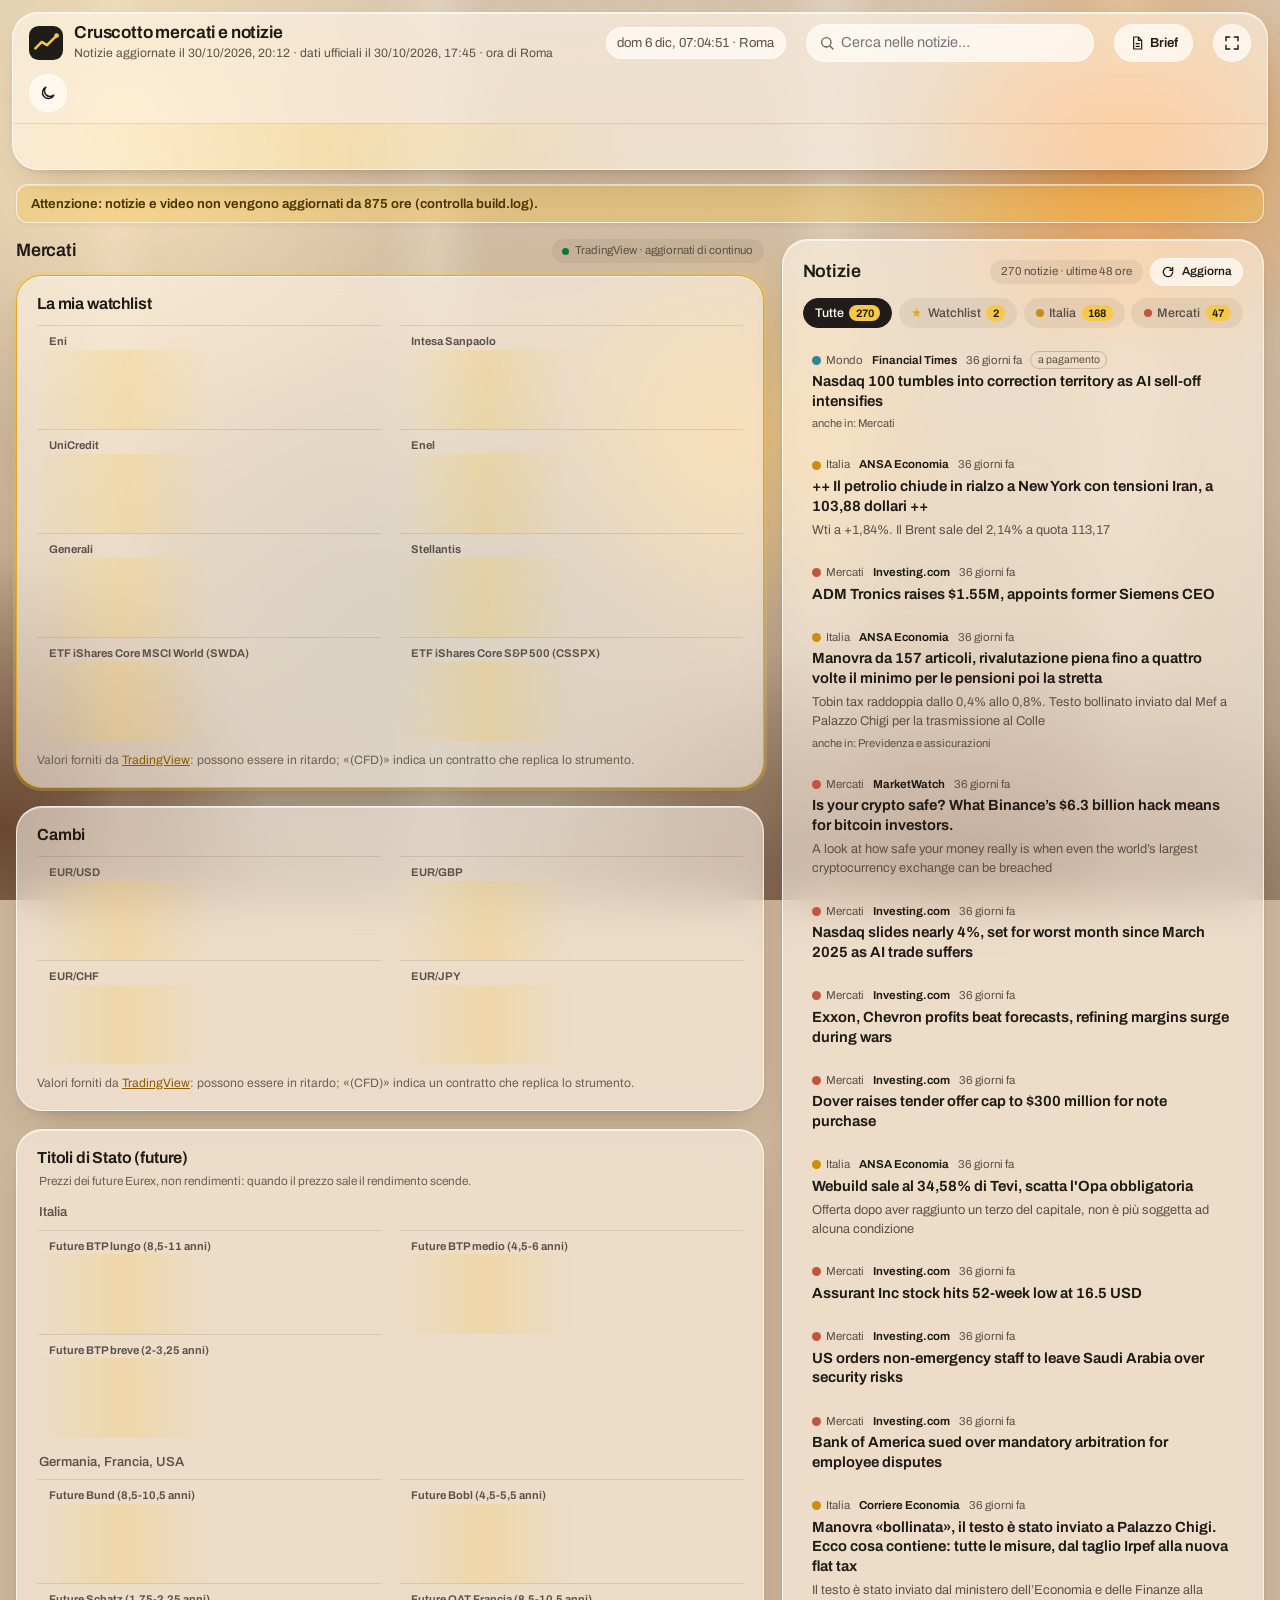
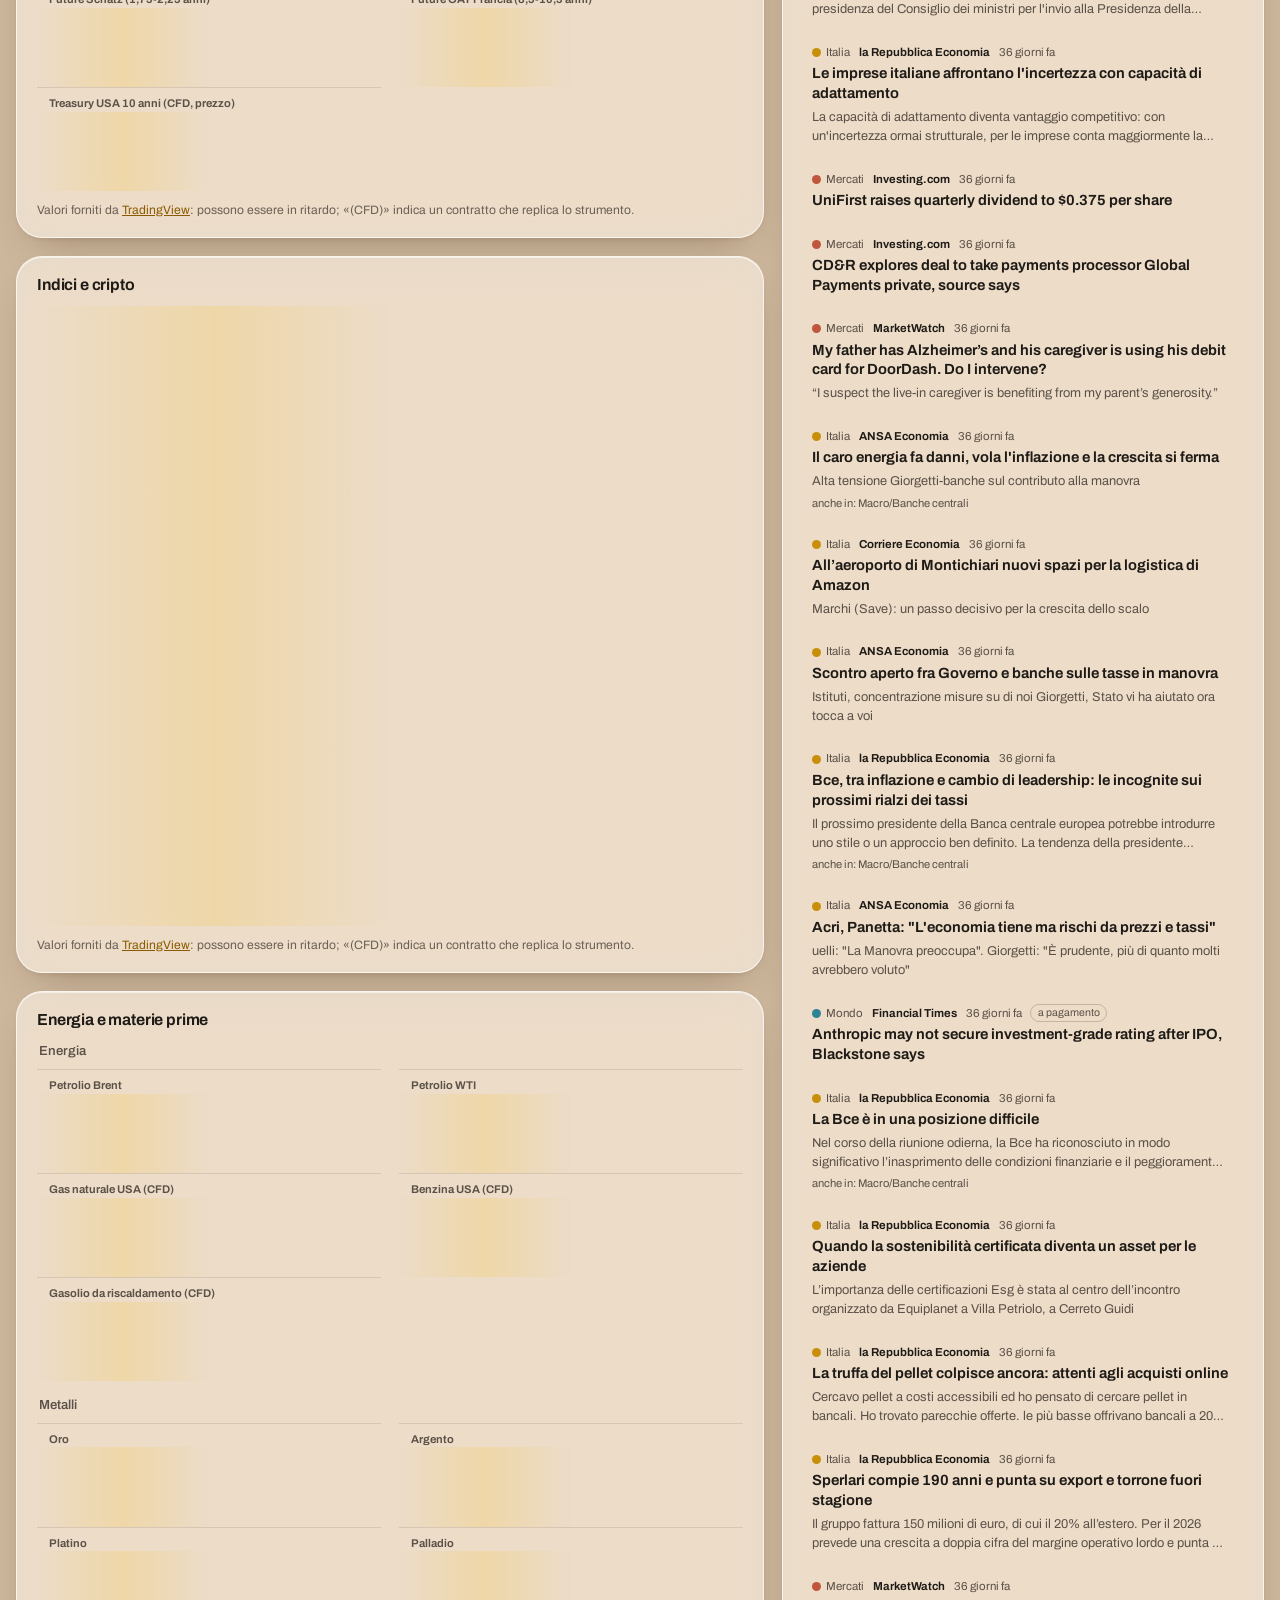
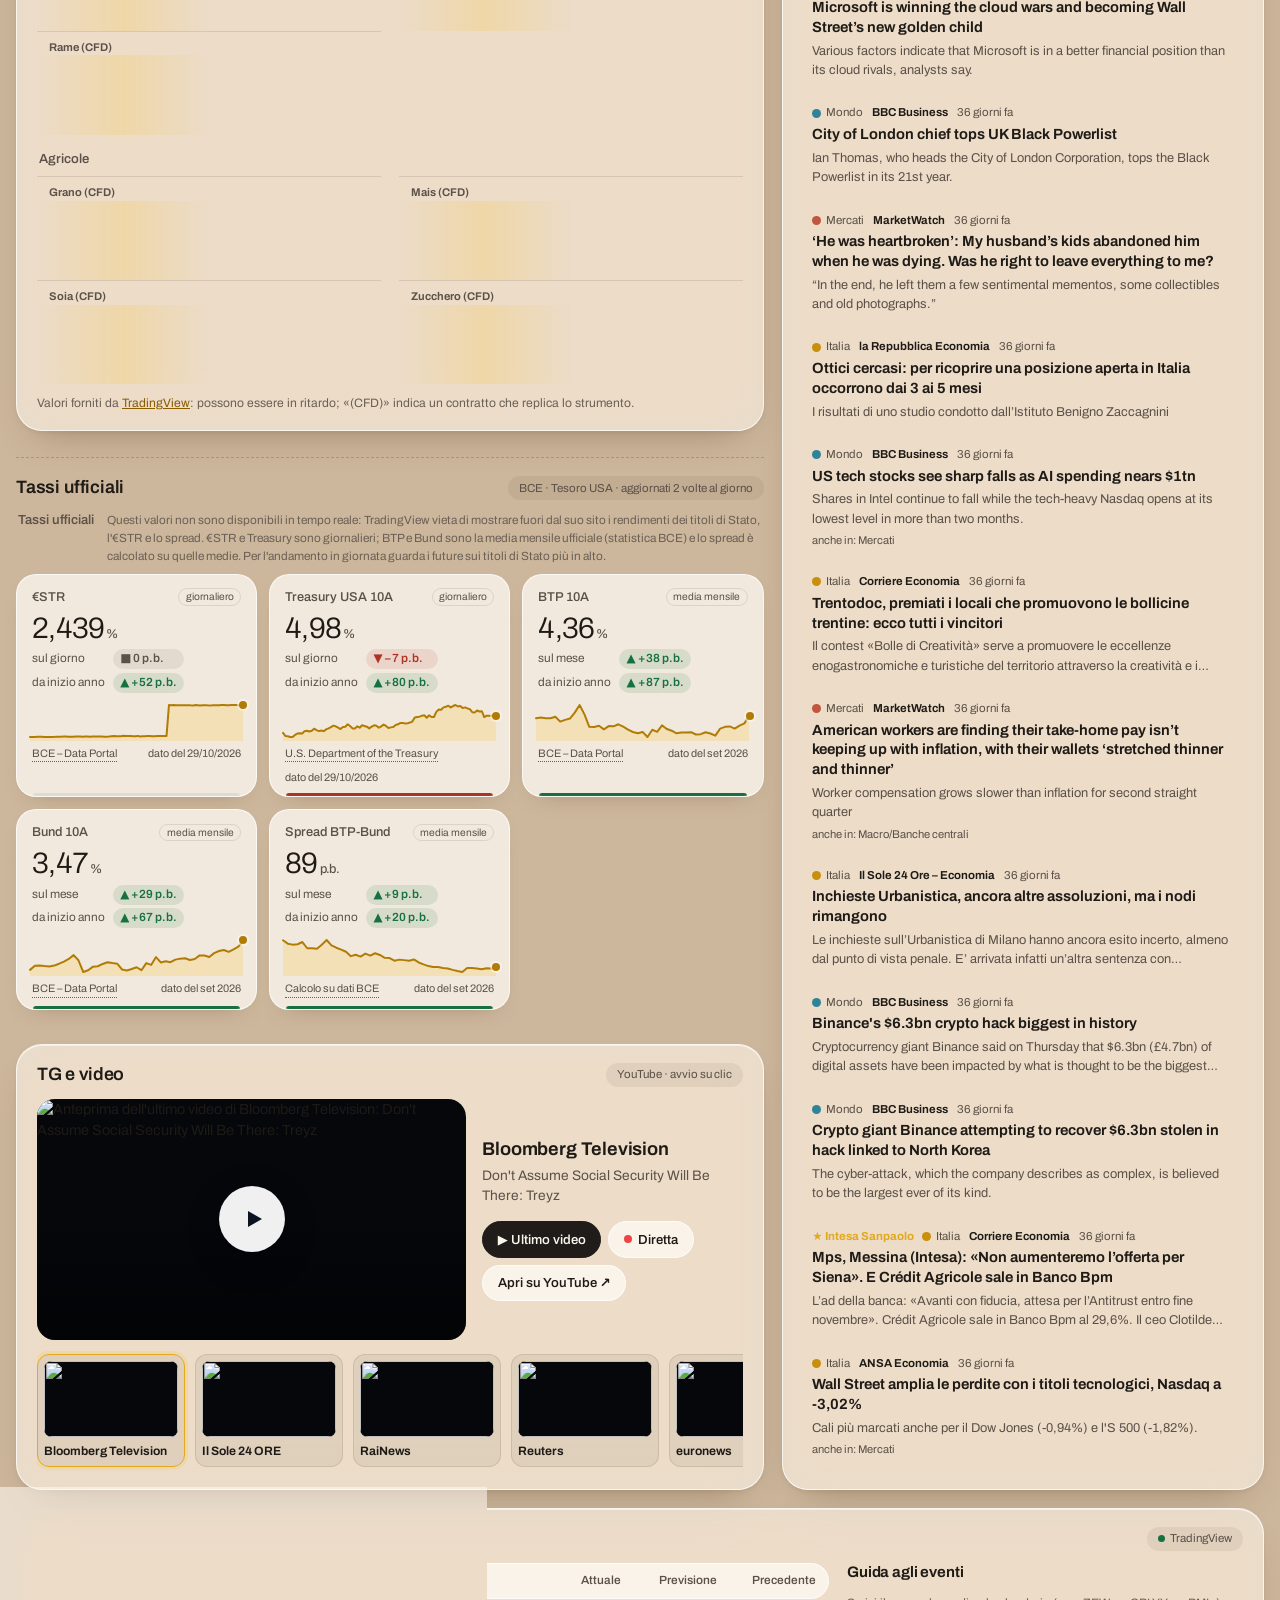
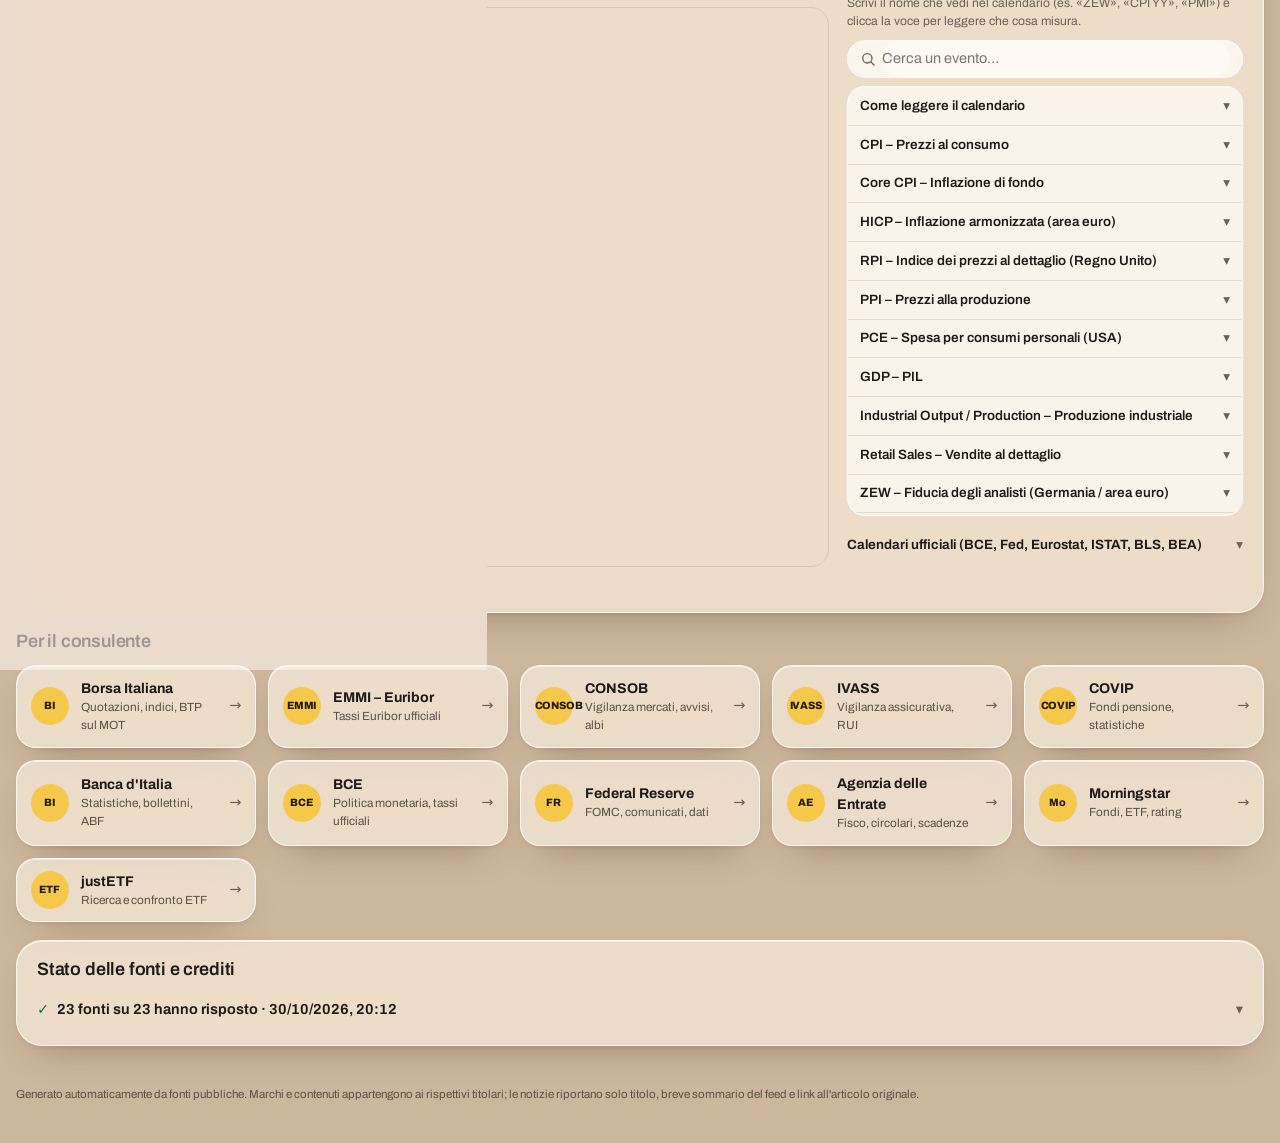
==== commit d86e9d61: "Pubblicazione 2026-10-30 20:13" ====
--- a/index.html
+++ b/index.html
@@ -2,7 +2,7 @@
 <html lang="it">
 <head>
 <meta charset="utf-8">
-<meta http-equiv="Content-Security-Policy" content="default-src &#x27;none&#x27;; script-src &#x27;sha256-aoN8AJ146jPfd/j89r2ggoVlCfwjsWTbrHQfLWi7qmw=&#x27; https://s3.tradingview.com; style-src &#x27;unsafe-inline&#x27;; img-src &#x27;self&#x27; data: https://i.ytimg.com; frame-src https://www.youtube-nocookie.com https://www.tradingview-widget.com https://s.tradingview.com; connect-src &#x27;self&#x27; http://127.0.0.1:8000; font-src &#x27;self&#x27;; object-src &#x27;none&#x27;; base-uri &#x27;none&#x27;; form-action &#x27;none&#x27;">
+<meta http-equiv="Content-Security-Policy" content="default-src &#x27;none&#x27;; script-src &#x27;sha256-LiIIok1PyULarRcM5QDnaiRzyanztSbGrAYLvAZbow0=&#x27; https://s3.tradingview.com; style-src &#x27;unsafe-inline&#x27;; img-src &#x27;self&#x27; data: https://i.ytimg.com; frame-src https://www.youtube-nocookie.com https://www.tradingview-widget.com https://s.tradingview.com; connect-src &#x27;self&#x27; http://127.0.0.1:8000; font-src &#x27;self&#x27;; object-src &#x27;none&#x27;; base-uri &#x27;none&#x27;; form-action &#x27;none&#x27;">
 <meta name="referrer" content="strict-origin-when-cross-origin">
 <meta name="viewport" content="width=device-width, initial-scale=1">
 <meta name="color-scheme" content="light dark">
@@ -640,7 +640,7 @@
     le notizie riportano solo titolo, breve sommario del feed e link all'articolo originale.</p>
 </footer>
 <div id="tip" class="tip" role="status" hidden></div>
-<script id="dashboard-data" type="application/json">{"generated_at":"2026-11-14T18:37:16+00:00","markets_at":"2026-11-13T16:45:09+00:00","timezone":"Europe/Rome","markets":[{"group":"Tassi ufficiali","note":"Questi valori non sono disponibili in tempo reale: TradingView vieta di mostrare fuori dal suo sito i rendimenti dei titoli di Stato, l'€STR e lo spread. €STR e Treasury sono giornalieri; BTP e Bund sono la media mensile ufficiale (statistica BCE) e lo spread è calcolato su quelle medie. Per l'andamento in giornata guarda i future sui titoli di Stato più in alto.","items":[{"id":"estr","name":"€STR","kind":"rate","unit":"%","decimals":3,"link":null,"value":2.443,"status":"ok","reason":"","fetched_at":"2026-11-13T16:45:09+00:00","date":"2026-11-12","prev_date":"2026-11-11","chg":0.40000000000000036,"ytd":52.2,"spark":[["2026-07-10",2.182],["2026-07-13",2.184],["2026-07-14",2.184],["2026-07-15",2.184],["2026-07-16",2.185],["2026-07-17",2.186],["2026-07-20",2.184],["2026-07-21",2.183],["2026-07-22",2.184],["2026-07-23",2.185],["2026-07-24",2.186],["2026-07-27",2.185],["2026-07-28",2.184],["2026-07-29",2.185],["2026-07-30",2.185],["2026-07-31",2.184],["2026-08-03",2.185],["2026-08-04",2.185],["2026-08-05",2.185],["2026-08-06",2.185],["2026-08-07",2.185],["2026-08-10",2.184],["2026-08-11",2.184],["2026-08-12",2.185],["2026-08-13",2.188],["2026-08-14",2.189],["2026-08-17",2.187],["2026-08-18",2.188],["2026-08-19",2.188],["2026-08-20",2.191],["2026-08-21",2.189],["2026-08-24",2.189],["2026-08-25",2.189],["2026-08-26",2.187],["2026-08-27",2.188],["2026-08-28",2.19],["2026-08-31",2.185],["2026-09-01",2.188],["2026-09-02",2.188],["2026-09-03",2.189],["2026-09-04",2.189],["2026-09-07",2.188],["2026-09-08",2.188],["2026-09-09",2.189],["2026-09-10",2.19],["2026-09-11",2.189],["2026-09-14",2.19],["2026-09-15",2.19],["2026-09-16",2.441],["2026-09-17",2.44],["2026-09-18",2.441],["2026-09-21",2.44],["2026-09-22",2.44],["2026-09-23",2.439],["2026-09-24",2.44],["2026-09-25",2.44],["2026-09-28",2.44],["2026-09-29",2.439],["2026-09-30",2.437],["2026-10-01",2.442],["2026-10-02",2.44],["2026-10-05",2.438],["2026-10-06",2.439],["2026-10-07",2.439],["2026-10-08",2.439],["2026-10-09",2.437],["2026-10-12",2.439],["2026-10-13",2.439],["2026-10-14",2.44],["2026-10-15",2.44],["2026-10-16",2.441],["2026-10-19",2.441],["2026-10-20",2.44],["2026-10-21",2.44],["2026-10-22",2.442],["2026-10-23",2.442],["2026-10-26",2.441],["2026-10-27",2.44],["2026-10-28",2.439],["2026-10-29",2.439],["2026-10-30",2.44],["2026-11-02",2.441],["2026-11-03",2.445],["2026-11-04",2.442],["2026-11-05",2.442],["2026-11-06",2.443],["2026-11-09",2.442],["2026-11-10",2.442],["2026-11-11",2.439],["2026-11-12",2.443]],"source":"BCE – Data Portal","source_url":"https://data.ecb.europa.eu/data/datasets/EST/EST.B.EU000A2X2A25.WT","freq":"D"},{"id":"ust10","name":"Treasury USA 10A","kind":"rate","unit":"%","decimals":null,"link":null,"value":5.1,"status":"ok","reason":"","fetched_at":"2026-11-13T16:45:09+00:00","date":"2026-11-12","prev_date":"2026-11-10","chg":11.999999999999922,"ytd":92.0,"spark":[["2026-07-07",4.55],["2026-07-08",4.56],["2026-07-09",4.54],["2026-07-10",4.56],["2026-07-13",4.62],["2026-07-14",4.58],["2026-07-15",4.55],["2026-07-16",4.57],["2026-07-17",4.55],["2026-07-20",4.6],["2026-07-21",4.63],["2026-07-22",4.67],["2026-07-23",4.71],["2026-07-24",4.69],["2026-07-27",4.65],["2026-07-28",4.61],["2026-07-29",4.67],["2026-07-30",4.68],["2026-07-31",4.75],["2026-08-03",4.7],["2026-08-04",4.63],["2026-08-05",4.63],["2026-08-06",4.69],["2026-08-07",4.65],["2026-08-10",4.72],["2026-08-11",4.7],["2026-08-12",4.68],["2026-08-13",4.63],["2026-08-14",4.68],["2026-08-17",4.72],["2026-08-18",4.71],["2026-08-19",4.65],["2026-08-20",4.69],["2026-08-21",4.74],["2026-08-24",4.7],["2026-08-25",4.64],["2026-08-26",4.66],["2026-08-27",4.67],["2026-08-28",4.73],["2026-08-31",4.75],["2026-09-01",4.79],["2026-09-02",4.79],["2026-09-03",4.77],["2026-09-04",4.78],["2026-09-08",4.8],["2026-09-09",4.83],["2026-09-10",4.95],["2026-09-11",4.96],["2026-09-14",4.97],["2026-09-15",5.0],["2026-09-16",5.01],["2026-09-17",4.94],["2026-09-18",5.01],["2026-09-21",4.96],["2026-09-22",4.96],["2026-09-23",5.11],["2026-09-24",5.18],["2026-09-25",5.17],["2026-09-28",5.24],["2026-09-29",5.26],["2026-09-30",5.29],["2026-10-01",5.24],["2026-10-02",5.28],["2026-10-05",5.31],["2026-10-06",5.27],["2026-10-07",5.28],["2026-10-08",5.22],["2026-10-09",5.24],["2026-10-13",5.21],["2026-10-14",5.19],["2026-10-15",5.1],["2026-10-16",5.09],["2026-10-19",5.15],["2026-10-20",5.12],["2026-10-21",5.13],["2026-10-22",4.96],["2026-10-23",5.0],["2026-10-26",5.0],["2026-10-27",4.99],["2026-10-28",5.05],["2026-10-29",4.98],["2026-10-30",4.94],["2026-11-02",4.91],["2026-11-03",4.95],["2026-11-04",4.9],["2026-11-05",4.84],["2026-11-06",4.86],["2026-11-09",4.88],["2026-11-10",4.98],["2026-11-12",5.1]],"source":"U.S. Department of the Treasury","source_url":"https://home.treasury.gov/resource-center/data-chart-center/interest-rates/TextView?type=daily_treasury_yield_curve","freq":"D"},{"id":"btp10","name":"BTP 10A","kind":"rate","unit":"%","decimals":2,"link":null,"value":4.68,"status":"ok","reason":"","fetched_at":"2026-11-13T16:45:09+00:00","date":"2026-10","prev_date":"2026-09","chg":31.79999999999996,"ytd":118.79999999999997,"spark":[["2023-01",4.243],["2023-02",4.27],["2023-03",4.24],["2023-04",4.234],["2023-05",4.313],["2023-06",4.074],["2023-07",4.157],["2023-08",4.221],["2023-09",4.513],["2023-10",4.885],["2023-11",4.428],["2023-12",3.821],["2024-01",3.811],["2024-02",3.872],["2024-03",3.696],["2024-04",3.856],["2024-05",3.844],["2024-06",3.942],["2024-07",3.83],["2024-08",3.682],["2024-09",3.565],["2024-10",3.501],["2024-11",3.569],["2024-12",3.321],["2025-01",3.676],["2025-02",3.575],["2025-03",3.887],["2025-04",3.712],["2025-05",3.629],["2025-06",3.501],["2025-07",3.537],["2025-08",3.538],["2025-09",3.559],["2025-10",3.442],["2025-11",3.459],["2025-12",3.552],["2026-01",3.492],["2026-02",3.388],["2026-03",3.733],["2026-04",3.818],["2026-05",3.839],["2026-06",3.734],["2026-07",3.881],["2026-08",3.986],["2026-09",4.362],["2026-10",4.68]],"source":"BCE – Data Portal","source_url":"https://data.ecb.europa.eu/data/datasets/IRS/IRS.M.IT.L.L40.CI.0000.EUR.N.Z","freq":"M"},{"id":"bund10","name":"Bund 10A","kind":"rate","unit":"%","decimals":2,"link":null,"value":3.416,"status":"ok","reason":"","fetched_at":"2026-11-13T16:45:09+00:00","date":"2026-10","prev_date":"2026-09","chg":-5.699999999999994,"ytd":60.9,"spark":[["2023-01",2.192],["2023-02",2.37],["2023-03",2.383],["2023-04",2.359],["2023-05",2.341],["2023-06",2.377],["2023-07",2.457],["2023-08",2.545],["2023-09",2.66],["2023-10",2.823],["2023-11",2.602],["2023-12",2.101],["2024-01",2.175],["2024-02",2.331],["2024-03",2.349],["2024-04",2.446],["2024-05",2.518],["2024-06",2.484],["2024-07",2.458],["2024-08",2.208],["2024-09",2.166],["2024-10",2.228],["2024-11",2.305],["2024-12",2.178],["2025-01",2.484],["2025-02",2.405],["2025-03",2.741],["2025-04",2.511],["2025-05",2.562],["2025-06",2.52],["2025-07",2.631],["2025-08",2.674],["2025-09",2.693],["2025-10",2.617],["2025-11",2.657],["2025-12",2.813],["2026-01",2.807],["2026-02",2.744],["2026-03",2.91],["2026-04",3.0],["2026-05",3.045],["2026-06",2.964],["2026-07",3.07],["2026-08",3.185],["2026-09",3.473],["2026-10",3.416]],"source":"BCE – Data Portal","source_url":"https://data.ecb.europa.eu/data/datasets/IRS/IRS.M.DE.L.L40.CI.0000.EUR.N.Z","freq":"M"},{"id":"spread","name":"Spread BTP-Bund","kind":"spread","unit":"p.b.","decimals":null,"link":null,"value":126.4,"status":"ok","reason":"","fetched_at":"2026-11-13T16:45:09+00:00","date":"2026-10","prev_date":"2026-09","chg":37.5,"ytd":57.900000000000006,"spark":[["2023-01",205.1],["2023-02",190.0],["2023-03",185.7],["2023-04",187.5],["2023-05",197.2],["2023-06",169.7],["2023-07",170.0],["2023-08",167.6],["2023-09",185.3],["2023-10",206.2],["2023-11",182.6],["2023-12",172.0],["2024-01",163.6],["2024-02",154.1],["2024-03",134.7],["2024-04",141.0],["2024-05",132.6],["2024-06",145.8],["2024-07",137.2],["2024-08",147.4],["2024-09",139.9],["2024-10",127.3],["2024-11",126.4],["2024-12",114.3],["2025-01",119.2],["2025-02",117.0],["2025-03",114.6],["2025-04",120.1],["2025-05",106.7],["2025-06",98.1],["2025-07",90.6],["2025-08",86.4],["2025-09",86.6],["2025-10",82.5],["2025-11",80.2],["2025-12",73.9],["2026-01",68.5],["2026-02",64.4],["2026-03",82.3],["2026-04",81.8],["2026-05",79.4],["2026-06",77.0],["2026-07",81.1],["2026-08",80.1],["2026-09",88.9],["2026-10",126.4]],"source":"Calcolo su dati BCE","source_url":"https://data.ecb.europa.eu/data/datasets/IRS/IRS.M.IT.L.L40.CI.0000.EUR.N.Z","freq":"M"}]}],"tradingview":{"enabled":true,"autoload":true,"ticker":[{"s":"INDEX:FTSEMIB","d":"FTSE MIB"},{"s":"XETR:DAX","d":"DAX"},{"s":"EUREX:FESX1!","d":"Euro Stoxx 50"},{"s":"FOREXCOM:SPXUSD","d":"S\u0026P 500"},{"s":"FOREXCOM:NSXUSD","d":"Nasdaq 100"},{"s":"FX:EURUSD","d":"EUR/USD"},{"s":"TVC:UKOIL","d":"Brent"},{"s":"TVC:USOIL","d":"WTI"},{"s":"TVC:GOLD","d":"Oro"},{"s":"BITSTAMP:BTCEUR","d":"Bitcoin"},{"s":"EUREX:FBTP1!","d":"Future BTP"}],"sections":[{"title":"La mia watchlist","type":"tiles","watchlist":true,"groups":[{"name":"","symbols":[{"s":"MIL:ENI","d":"Eni"},{"s":"MIL:ISP","d":"Intesa Sanpaolo"},{"s":"MIL:UCG","d":"UniCredit"},{"s":"MIL:ENEL","d":"Enel"},{"s":"MIL:G","d":"Generali"},{"s":"MIL:STLAM","d":"Stellantis"},{"s":"MIL:SWDA","d":"ETF iShares Core MSCI World (SWDA)"},{"s":"MIL:CSSPX","d":"ETF iShares Core S\u0026P 500 (CSSPX)"}]}]},{"title":"Cambi","type":"tiles","groups":[{"name":"","symbols":[{"s":"FX:EURUSD","d":"EUR/USD"},{"s":"FX:EURGBP","d":"EUR/GBP"},{"s":"FX:EURCHF","d":"EUR/CHF"},{"s":"FX:EURJPY","d":"EUR/JPY"}]}]},{"title":"Titoli di Stato (future)","type":"tiles","note":"Prezzi dei future Eurex, non rendimenti: quando il prezzo sale il rendimento scende.","groups":[{"name":"Italia","symbols":[{"s":"EUREX:FBTP1!","d":"Future BTP lungo (8,5-11 anni)"},{"s":"EUREX:FBTM1!","d":"Future BTP medio (4,5-6 anni)"},{"s":"EUREX:FBTS1!","d":"Future BTP breve (2-3,25 anni)"}]},{"name":"Germania, Francia, USA","symbols":[{"s":"EUREX:FGBL1!","d":"Future Bund (8,5-10,5 anni)"},{"s":"EUREX:FGBM1!","d":"Future Bobl (4,5-5,5 anni)"},{"s":"EUREX:FGBS1!","d":"Future Schatz (1,75-2,25 anni)"},{"s":"EUREX:FOAT1!","d":"Future OAT Francia (8,5-10,5 anni)"},{"s":"OANDA:USB10YUSD","d":"Treasury USA 10 anni (CFD, prezzo)"}]}]},{"title":"Indici e cripto","type":"overview","tabs":[{"title":"Indici","symbols":[{"s":"INDEX:FTSEMIB","d":"FTSE MIB"},{"s":"XETR:DAX","d":"DAX"},{"s":"EURONEXT:PX1","d":"CAC 40"},{"s":"EUREX:FESX1!","d":"Euro Stoxx 50 (future)"},{"s":"OANDA:UK100GBP","d":"FTSE 100 (CFD)"},{"s":"FOREXCOM:SPXUSD","d":"S\u0026P 500 (CFD)"},{"s":"FOREXCOM:NSXUSD","d":"Nasdaq 100 (CFD)"},{"s":"FOREXCOM:DJI","d":"Dow Jones (CFD)"},{"s":"OANDA:JP225USD","d":"Nikkei 225 (CFD)"},{"s":"AMEX:URTH","d":"MSCI World (proxy ETF iShares URTH)"}]},{"title":"Cripto","symbols":[{"s":"BITSTAMP:BTCEUR","d":"Bitcoin/EUR"},{"s":"BITSTAMP:ETHEUR","d":"Ethereum/EUR"}]}]},{"title":"Energia e materie prime","type":"tiles","groups":[{"name":"Energia","symbols":[{"s":"TVC:UKOIL","d":"Petrolio Brent"},{"s":"TVC:USOIL","d":"Petrolio WTI"},{"s":"OANDA:NATGASUSD","d":"Gas naturale USA (CFD)"},{"s":"CAPITALCOM:GASOLINE","d":"Benzina USA (CFD)"},{"s":"CAPITALCOM:HEATINGOIL","d":"Gasolio da riscaldamento (CFD)"}]},{"name":"Metalli","symbols":[{"s":"TVC:GOLD","d":"Oro"},{"s":"TVC:SILVER","d":"Argento"},{"s":"TVC:PLATINUM","d":"Platino"},{"s":"TVC:PALLADIUM","d":"Palladio"},{"s":"OANDA:XCUUSD","d":"Rame (CFD)"}]},{"name":"Agricole","symbols":[{"s":"OANDA:WHEATUSD","d":"Grano (CFD)"},{"s":"OANDA:CORNUSD","d":"Mais (CFD)"},{"s":"OANDA:SOYBNUSD","d":"Soia (CFD)"},{"s":"OANDA:SUGARUSD","d":"Zucchero (CFD)"}]}]}],"calendar":{"enabled":true,"countries":"it,eu,de,fr,es,us,gb,ch,jp,cn","importance":"0,1","height":560}},"news":[{"title":"Should a widow leave her late partner’s home to her stepkids — or cut off contact with them?","link":"https://www.marketwatch.com/story/she-can-always-change-her-mind-should-a-widow-leave-the-family-home-to-her-stepchildren-649b06af?mod=mw_rss_topstories","source":"MarketWatch","date":"2026-11-14T18:30:00+00:00","summary":"“It would be a less drastic step than selling the home now and splitting the proceeds.”","categories":["Mercati"],"paywall":false},{"title":"Farnesina: «Scarcerato in Venezuela il cittadino italiano Echenagucía»","link":"https://www.ilsole24ore.com/art/farnesina-scarcerato-venezuela-cittadino-italiano-echenagucia-AJeegzGC","source":"Il Sole 24 Ore – Mondo","date":"2026-11-14T18:24:00+00:00","summary":"«Questa mattina è stato scarcerato in Venezuela il connazionale Daniel Echenagucía, con doppia cittadinanza italo-venezuelana, che è stato accolto presso il Consolato Generale d’Italia a Caracas». Lo rende noto la...","categories":["Mondo"],"paywall":false},{"title":"Cardano Falls 10% In Selloff","link":"https://www.investing.com/news/cryptocurrency-news/cardano-falls-10-in-selloff-5027456","source":"Investing.com","date":"2026-11-14T18:19:55+00:00","summary":"","categories":["Mercati"],"paywall":false},{"title":"Duffy investigates L3Harris over FAA outage that grounded U.S. flights","link":"https://www.investing.com/news/stock-market-news/duffy-investigates-l3harris-over-faa-outage-that-grounded-us-flights-5027454","source":"Investing.com","date":"2026-11-14T18:18:02+00:00","summary":"","categories":["Mercati"],"paywall":false},{"title":"Amdocs director Veronique Morali buys $5,535 in company shares","link":"https://www.investing.com/news/insider-trading-news/amdocs-director-veronique-morali-buys-5535-in-company-shares-93CH-5027453","source":"Investing.com","date":"2026-11-14T18:16:06+00:00","summary":"","categories":["Mercati"],"paywall":false},{"title":"Italy fines Meta $887 million over Android users’ data access","link":"https://www.investing.com/news/stock-market-news/italy-fines-meta-887-million-over-android-users-data-access-5027329","source":"Investing.com","date":"2026-11-14T18:12:17+00:00","summary":"","categories":["Mercati"],"paywall":false},{"title":"SpaceX’s Starship nears end of 15th test flight and return-landing attempt","link":"https://www.investing.com/news/commodities-news/spacexs-starship-nears-end-of-15th-test-flight-and-returnlanding-attempt-5027449","source":"Investing.com","date":"2026-11-14T18:06:20+00:00","summary":"","categories":["Mercati"],"paywall":false},{"title":"‘He calls my plans a fantasy’: My husband says we can’t afford a $200,000-a-year retirement. Is he being cheap?","link":"https://www.marketwatch.com/story/he-calls-my-plans-a-fantasy-my-husband-says-we-cant-afford-our-200-000-a-year-dream-retirement-i-think-hes-cheap-45bc5b4e?mod=mw_rss_topstories","source":"MarketWatch","date":"2026-11-14T18:00:00+00:00","summary":"“We have $2 million saved in our retirement accounts and a house worth $1.3 million.”","categories":["Mercati"],"paywall":false},{"title":"U.S. midterms: Citi breaks down implications for economy and markets","link":"https://www.investing.com/news/stock-market-news/us-midterms-citi-breaks-down-implications-for-economy-and-markets-5027443","source":"Investing.com","date":"2026-11-14T17:52:12+00:00","summary":"","categories":["Mercati"],"paywall":false},{"title":"Here’s how Bernie Sanders wants to keep Social Security solvent ‘for generations’","link":"https://www.marketwatch.com/story/heres-how-bernie-sanders-wants-to-keep-social-security-solvent-for-generations-f5666a38?mod=mw_rss_topstories","source":"MarketWatch","date":"2026-11-14T17:50:00+00:00","summary":"The Vermont senator aims to eliminate the taxable maximum, making the wealthy pay more in taxes","categories":["Mercati"],"paywall":false},{"title":"The trillion-dollar mistake corporate America is making about retirement","link":"https://www.marketwatch.com/story/corporate-america-is-making-a-trillion-dollar-mistake-about-retirement-234c8996?mod=mw_rss_topstories","source":"MarketWatch","date":"2026-11-14T17:50:00+00:00","summary":"The market is dramatically underpricing the economic impact of Americans age 50 and older.","categories":["Mercati"],"paywall":false},{"title":"Retirees should be big beneficiaries of the midterms: ‘Democrats will hold every gavel that matters for aging and public policy’","link":"https://www.marketwatch.com/story/retirees-should-be-big-beneficiaries-of-the-midterms-democrats-will-hold-every-gavel-that-matters-for-aging-and-public-policy-71e966f0?mod=mw_rss_topstories","source":"MarketWatch","date":"2026-11-14T17:50:00+00:00","summary":"Here’s what might be coming for Social Security, Medicare and long-term care.","categories":["Mercati"],"paywall":false},{"title":"The lonely labor of caregiving: ‘You shouldn’t have to be rich to take care of the people you love’","link":"https://www.marketwatch.com/story/if-you-could-change-one-thing-about-caregiving-what-would-it-be-8b20be29?mod=mw_rss_topstories","source":"MarketWatch","date":"2026-11-14T17:50:00+00:00","summary":"“Take Me Home” offers a view of how one family faces caregiving issues and finds solutions.","categories":["Mercati"],"paywall":false},{"title":"Medicare at age 50? What ‘Medicare for more’ could mean for American workers.","link":"https://www.marketwatch.com/story/its-not-medicare-for-all-but-medicare-for-more-what-this-could-mean-for-workers-over-50-4a5c51a3?mod=mw_rss_topstories","source":"MarketWatch","date":"2026-11-14T17:50:00+00:00","summary":"It’s not “Medicare for All,” but a new bill would lower the Medicare age to 50, expanding coverage for 60 million adults","categories":["Mercati"],"paywall":false},{"title":"Why this ‘big idea’ to fix Social Security relies on a massive stock-market gamble","link":"https://www.marketwatch.com/story/why-this-big-idea-to-fix-social-security-relies-on-a-massive-stock-market-gamble-5423f50f?mod=mw_rss_topstories","source":"MarketWatch","date":"2026-11-14T17:50:00+00:00","summary":"From a long-term perspective, the past 50 years of strong market gains are the exception rather than the rule","categories":["Mercati"],"paywall":false},{"title":"4 expert tips for signing up for Medicare","link":"https://www.marketwatch.com/story/what-really-happens-during-medicare-counseling-6a4f618e?mod=mw_rss_topstories","source":"MarketWatch","date":"2026-11-14T17:50:00+00:00","summary":"A day in the life of a Medicare counselor","categories":["Mercati"],"paywall":false},{"title":"The scandal at Nvidia is exactly what’s wrong with the S\u0026P 500","link":"https://www.marketwatch.com/story/the-scandal-at-nvidia-is-exactly-whats-wrong-with-the-s-p-500-7307457e?mod=mw_rss_topstories","source":"MarketWatch","date":"2026-11-14T17:50:00+00:00","summary":"A big chunk of your retirement is likely invested in the computer-chip giant.","categories":["Mercati"],"paywall":false},{"title":"Ferguson Enterprises CLO Ian Graham sells $284,180 in shares","link":"https://www.investing.com/news/insider-trading-news/ferguson-enterprises-clo-ian-graham-sells-284180-in-shares-93CH-5027441","source":"Investing.com","date":"2026-11-14T17:46:02+00:00","summary":"","categories":["Mercati"],"paywall":false},{"title":"Galati (Roma Tre): “Usa investono su difesa e IA, non sul traffico aereo. In Italia crisi limitate”","link":"https://www.repubblica.it/economia/2026/11/14/news/galati_roma_tre_usa_investono_su_difesa_e_ia_non_sul_traffico_aereo_in_italia_crisi_limitate-425723957/?rss","source":"la Repubblica Economia","date":"2026-11-14T17:45:41+00:00","summary":"Il docente ed esperto di radar: “Se gli apparati della rete sono obsoleti o sovraccarichi, i dati arrivano corrotti. A quel punto i controllori di volo bloccano i decolli. Noi usiamo una rete di Telecom: è virtuale…","categories":["Italia"],"paywall":false},{"title":"Usa: Cbs, blocco aereo causato da aggiornamento software","link":"https://www.repubblica.it/economia/2026/11/14/news/usa_cbs_blocco_aereo_causato_da_aggiornamento_software-425722868/?rss","source":"la Repubblica Economia","date":"2026-11-14T17:43:51+00:00","summary":"Un rinnovamento della rete di comunicazione privata, che collega il sistema di controllo del traffico aereo americano ha causato il riavvio del sistema che è andato in blocco. Nessun collegamento con il problema di…","categories":["Italia"],"paywall":false},{"title":"Passengers face widespread disruption after US air traffic control outage","link":"https://www.ft.com/content/f66f9811-59a2-4e52-a944-c7ed81dabc50?syn-25a6b1a6=1","source":"Financial Times","date":"2026-11-14T17:36:00+00:00","summary":"","categories":["Mondo"],"paywall":true},{"title":"Amdocs director Yvette Kanouff acquires $100,800 in ordinary shares","link":"https://www.investing.com/news/insider-trading-news/amdocs-director-yvette-kanouff-acquires-100800-in-ordinary-shares-93CH-5027434","source":"Investing.com","date":"2026-11-14T17:31:13+00:00","summary":"","categories":["Mercati"],"paywall":false},{"title":"Ferguson chief digital \u0026 info. officer sells $594,757 in shares","link":"https://www.investing.com/news/insider-trading-news/ferguson-chief-digital--info-officer-sells-594757-in-shares-93CH-5027433","source":"Investing.com","date":"2026-11-14T17:31:12+00:00","summary":"","categories":["Mercati"],"paywall":false},{"title":"Ferguson Enterprises CAO Richard Winckler sells $238,315 in stock","link":"https://www.investing.com/news/insider-trading-news/ferguson-enterprises-cao-richard-winckler-sells-238315-in-stock-93CH-5027432","source":"Investing.com","date":"2026-11-14T17:31:08+00:00","summary":"","categories":["Mercati"],"paywall":false},{"title":"Turismo, come può contribuire a rigenerare le comunità: il modello dello studioso Jeremy Smith","link":"https://www.corriere.it/economia/economia-del-futuro/26_novembre_14/turismo-come-puo-contribuire-a-rigenerare-le-comunita-il-modello-dello-studioso-jeremy-smith-7ae2fdd9-fc88-4787-af4d-a580a6ab2xlk.shtml","source":"Corriere Economia","date":"2026-11-14T17:11:57+00:00","summary":"Contribuire, con un viaggio, a creare profitti da reinvestire in loco: secondo lo studioso Jeremy Smith è la formula per evitare lo sfruttamento dei territori. I casi da Copenaghen all’Irlanda","categories":["Italia"],"paywall":false},{"title":"Confindustria convoca le Assise prima del voto. 'La politica ci ascolti'","link":"https://www.ansa.it/sito/notizie/economia/2026/11/14/orsini-la-manovra-momento-complicato-ci-aspettiamo-risposte_e7e1de2d-a227-4024-9594-d9523aab3ffe.html","source":"ANSA Economia","date":"2026-11-14T17:00:03+00:00","summary":"Orsini chiama le imprese a raccolta, è la quinta volta nella storia degli industriali","categories":["Italia"],"paywall":false},{"title":"Farage attacca Cina, Iran e Russia: minaccia per l’Occidente","link":"https://www.ilsole24ore.com/art/farage-attacca-cina-iran-e-russia-minaccia-l-occidente-AJ75muGC","source":"Il Sole 24 Ore – Mondo","date":"2026-11-14T16:47:17+00:00","summary":"Il fondatore di ReformUK fa una mezza marcia indietro su Vladimir Putin: «Conduce una guerra ibrida contro Londra»","categories":["Mondo"],"paywall":false},{"title":"Cancellati duemila voli negli USA dopo il blackout di venerdì","link":"https://www.ilsole24ore.com/art/cancellati-duemila-voli-usa-black-out-venerdi-AJ2cPmGC","source":"Il Sole 24 Ore – Mondo","date":"2026-11-14T16:41:36+00:00","summary":"Impatto anche sull’Italia: cancellati voli da JFK e Newark per Milano Malpensa","categories":["Mondo"],"paywall":false},{"title":"Europa, come uscire dalla trappola del gas. L’esperto Jan Rosenow: «Allontanarsi dal fossile, la prima via per abbassare i costi»","link":"https://www.corriere.it/economia/economia-del-futuro/26_novembre_14/europa-come-uscire-dalla-trappola-del-gas-l-esperto-jan-rosenow-allontanarsi-dal-fossile-la-prima-via-per-abbassare-i-costi-c88b571b-90c4-4dae-9a18-b7d28c055xlk.shtml","source":"Corriere Economia","date":"2026-11-14T16:41:08+00:00","summary":"Jan Rosenow, l’esperto di energia e clima a Oxford: «L’elettrificazione è lo scudo che possiamo usare per difenderci dalla volatilità dei prezzi». L’Italia? Segua la via di Spagna e Grecia con le rinnovabili","categories":["Italia"],"paywall":false},{"title":"Microsoft torna a funzionare, ma la conta dei danni è milionaria","link":"https://www.ansa.it/sito/notizie/economia/2026/11/14/microsoft-ripristinati-tutti-i-servizi-dopo-il-blackout-globale-_7cecae08-705d-4f89-ac5c-293be818c58d.html","source":"ANSA Economia","date":"2026-11-14T16:39:40+00:00","summary":"Il nodo degli indennizzi. Esperto cyber: 'Assicurati non vuol dire protetti'","categories":["Italia"],"paywall":false},{"title":"Segnale Wi-Fi debole a casa, le soluzioni degli operatori e quelle fai da te","link":"https://www.repubblica.it/economia/diritti-e-consumi/diritti-consumatori/domande-e-risposte/2026/11/14/news/segnale_wi-fi_debole_a_casa_le_soluzioni_degli_operatori_e_quelle_fai_da_te-425723698/?rss","source":"la Repubblica Economia","date":"2026-11-14T16:32:43+00:00","summary":"Ho una connessione fibra a casa ma il segnale Wi-Fi in alcune stanze è debole e quindi la velocità è lenta e instabile. Il mio operatore mi offre una soluzione con repeater Wi-Fi. Conviene?","categories":["Italia"],"paywall":false},{"title":"Usufruttuario e bonus casa, a chi va la detrazione in caso di successione?","link":"https://www.repubblica.it/economia/diritti-e-consumi/casa/domande-e-risposte/2026/11/14/news/usufruttuario_e_bonus_casa_a_chi_va_la_detrazione_in_caso_di_successione-425723684/?rss","source":"la Repubblica Economia","date":"2026-11-14T16:28:29+00:00","summary":"Avevo posto questa domanda. Un contribuente esegue lavori di sostituzione infissi nel 2024, pagando con bonifico recante il proprio codice fiscale. Nel 2025 vende la nuda proprietà alla figlia convivente, riservandosi…","categories":["Italia"],"paywall":false},{"title":"Regime rimpatriati, da quando scatta per chi rientra nel 2027?","link":"https://www.repubblica.it/economia/diritti-e-consumi/fisco/domande-e-risposte/2026/11/14/news/regime_rimpatriati_da_quando_scatta_per_chi_rientra_nel_2027-425723681/?rss","source":"la Repubblica Economia","date":"2026-11-14T16:27:53+00:00","summary":"Mio figlio risiede e lavora all’estero con iscrizione Aire da Settembre 2024 e sta valutando un futuro rientro in Italia. Vorrei chiedere se il compimento dei tre periodi d’imposta richiesti per ottenere le agevolazioni…","categories":["Italia"],"paywall":false},{"title":"Trump Media, si avvicina la resa dei conti: scade debito per 1 miliardo","link":"https://www.repubblica.it/economia/2026/11/14/news/trump_media_si_avvicina_la_resa_dei_conti_scade_debito_per_1_miliardo-425723619/?rss","source":"la Repubblica Economia","date":"2026-11-14T15:55:17+00:00","summary":"Secondo il Financial Times la società del presidente potrebbe dover vendere criptovalute per soddisfare i creditori. O rifinanziarsi, pagando il conto di inflazione e risalita dei rendimenti","categories":["Italia"],"paywall":false},{"title":"Caffè, crescono le alternative sostenibili: dalla Stenophylla all’Excelsa, le specie a prova di clima","link":"https://www.corriere.it/economia/economia-del-futuro/26_novembre_14/caffe-crescono-le-alternative-sostenibili-dalla-stenophylla-all-excelsa-le-specie-a-prova-di-clima-6bfc53bb-f16b-4bab-b673-76a947805xlk.shtml","source":"Corriere Economia","date":"2026-11-14T15:09:18+00:00","summary":"Lo scienziato Aaron Davis sta conducendo ricerche in Asia e Africa sulle specie alternative ad Arabica e Robusta, i cui prezzi sono cresciuti per la crisi del pianeta. La big svizzera Sucafina finanzia","categories":["Italia"],"paywall":false},{"title":"Tesla apre le vendite del Cybercab a guida autonoma a 'clienti selezionati'","link":"https://www.ansa.it/sito/notizie/economia/2026/11/14/tesla-apre-le-vendite-del-cybercab-a-guida-autonoma-a-clienti-selezionati_8d1d2cc3-6098-40b9-9c4b-dd61888ae407.html","source":"ANSA Economia","date":"2026-11-14T15:07:32+00:00","summary":"Già in uso in alcune città statunitensi nell'ambito del servizio \"Robotaxi\"","categories":["Italia"],"paywall":false},{"title":"Ipo di Anthropic vietata agli investitori di Cina e Hong Kong","link":"https://www.ansa.it/sito/notizie/economia/2026/11/14/ipo-di-anthropic-vietata-agli-investitori-di-cina-e-hong-kong_45b7ce41-d15a-441e-ae8c-a3d9a846bdf8.html","source":"ANSA Economia","date":"2026-11-14T15:03:01+00:00","summary":"Bloomberg, già successo per SpaceX. Debutto al Nasdaq atteso per giovedì","categories":["Italia"],"paywall":false},{"title":"Conto alla rovescia per Black Friday, giro d'affari sale a 4,3 miliardi","link":"https://www.ansa.it/sito/notizie/economia/2026/11/14/conto-alla-rovescia-per-black-friday-giro-daffari-sale-a-43-miliardi_f30271ef-561c-4cf9-a62e-cb88332b3758.html","source":"ANSA Economia","date":"2026-11-14T15:01:28+00:00","summary":"Codacons, 3 italiani su 4 anticiperanno i regali di Natale con l'aiuto dell'AI","categories":["Italia"],"paywall":false},{"title":"Aziende alla prova: tra demografia, competenze e intelligenza artificiale, la sfida della produttività","link":"https://www.corriere.it/economia/economia-del-futuro/26_novembre_14/aziende-alla-prova-tra-demografia-competenze-e-intelligenza-artificiale-la-sfida-della-produttivita-91ce11a5-b5cc-48c3-baf5-6bf86733fxlk.shtml","source":"Corriere Economia","date":"2026-11-14T14:25:42+00:00","summary":"Studio Global Compact Italia e Ambrosetti: quest’anno il 45% delle assunzioni difficile da reperire. Ma solo il 23% delle imprese ha una strategia integrata per gestire la trasformazione digitale e restare competitiva…","categories":["Italia"],"paywall":false},{"title":"Appartamenti minuscoli: vivere in 10 metri quadrati è la nuova normalità","link":"https://www.repubblica.it/economia/2026/11/14/news/appartamenti_minuscoli_vivere_in_10_metri_quadrati_e_la_nuova_normalita-425723429/?rss","source":"la Repubblica Economia","date":"2026-11-14T14:22:30+00:00","summary":"Da Milano a Madrid, ecco i casi più clamorosi di mini case sul mercato e quali sono le regole perché un’abitazione sia in regola","categories":["Italia"],"paywall":false},{"title":"Confindustria: Orsini annuncia assise generali ad aprile a Bologna","link":"https://www.repubblica.it/economia/2026/11/14/news/confindustria_orsini_annuncia_assise_generali_ad_aprile_a_bologna-425723355/?rss","source":"la Repubblica Economia","date":"2026-11-14T13:53:53+00:00","summary":"Per il presidente degli industriali: “Se non mettiamo a terra dei progetti europei, rimarremo zoppi. Noi non vogliamo perdere l'industria di base\"","categories":["Italia"],"paywall":false},{"title":"Usa, stop ai decolli. Rischio beffa per i passeggeri: compagnie possono invocare il caso eccezionale","link":"https://www.repubblica.it/economia/2026/11/14/news/stop_voli_usa_rimborsi_passeggeri_indennizzi-425722494/?rss","source":"la Repubblica Economia","date":"2026-11-14T13:51:17+00:00","summary":"Il guasto alla rete di controllo del traffico aereo può esonerare i vettori dagli indennizzi fino a 600 euro. Restano gli obblighi di assistenza, rimborso del biglietto e trasporto alternativo. Chi vola con Ita, Delta o…","categories":["Italia"],"paywall":false},{"title":"Super G, l’azienda che ha siglato l’accordo con Kfc portando il pollo fritto sulle piste da sci","link":"https://www.ilsole24ore.com/art/super-g-l-azienda-che-ha-siglato-l-accordo-kfc-portando-pollo-fritto-piste-sci-AJ8LkXGC","source":"Il Sole 24 Ore – Economia","date":"2026-11-14T13:45:30+00:00","summary":"Dall’ospitalità alla ristorazione in montagna passando per l’intrattenimento. Il tutto con con l’integrazione di quelle che vengono definite «occasioni e consumo differenti». È il modello «sviluppato dalla Super...","categories":["Italia"],"paywall":false},{"title":"Stagione sciistica 2026/2027: aperture anticipate e innovazioni dal Piemonte al Trentino e Friuli","link":"https://www.ilsole24ore.com/art/stagione-sciistica-20262027-aperture-anticipate-e-innovazioni-piemonte-trentino-e-friuli-AJfhhXGC","source":"Il Sole 24 Ore – Economia","date":"2026-11-14T13:44:00+00:00","summary":"In qualche località, come in Val d’Aosta , il debutto c’è già stato. Nelle altre, invece, per la stagione sciistica è iniziato il conto alla rovescia. A Madonna di Campiglio il...","categories":["Italia"],"paywall":false},{"title":"Marzocca (Kirey), in cyber attacchi a finanza tempo è decisivo. Ia come difesa","link":"https://www.ansa.it/sito/notizie/economia/2026/11/14/marzocca-kirey-in-cyber-attacchi-a-finanza-tempo-e-decisivo.-ia-come-difesa_d3b7ac9f-5f16-4ca0-b918-1b7adbde9b8e.html","source":"ANSA Economia","date":"2026-11-14T13:43:47+00:00","summary":"'Serve processo gestione continua', il nodo fornitori","categories":["Italia"],"paywall":false},{"title":"Consumatori, prezzi dell'olio crollati, -26% sul picco del 2024","link":"https://www.ansa.it/sito/notizie/economia/2026/11/14/consumatori-prezzi-dellolio-crollati-26-sul-picco-del-2024_6c4d96d7-5257-40a7-a7b5-c5b225e15a80.html","source":"ANSA Economia","date":"2026-11-14T13:40:57+00:00","summary":"A fronte di riduzione dei prezzi cresce allarme su olio prodotto con olive straniere","categories":["Italia"],"paywall":false},{"title":"Agenzia per tutele, 'disservizi per caos voli non cancellano diritti passeggeri'","link":"https://www.ansa.it/sito/notizie/economia/2026/11/14/agenzia-per-tutele-disservizi-per-caos-voli-non-cancellano-diritti_00bbd29a-c93b-4a85-84e3-a9ccb8346895.html","source":"ANSA Economia","date":"2026-11-14T13:10:55+00:00","summary":"RimborsoAlVolo: cosa prevede normativa rimborsi e assistenza su collegamenti Italia-Usa","categories":["Italia"],"paywall":false},{"title":"Trump Media group stares down $1bn debt crunch as bitcoin bet fades","link":"https://www.ft.com/content/ada459c4-5f43-4a4a-bc6c-90de8897a4f0?syn-25a6b1a6=1","source":"Financial Times","date":"2026-11-14T13:00:09+00:00","summary":"","categories":["Mondo"],"paywall":true},{"title":"Bonus mobili ed elettrodomestici. Il rischio di misure che avvantaggiano solo i redditi medio-alti","link":"https://www.repubblica.it/economia/2026/11/14/news/bonus_mobili_ed_elettrodomestici_il_rischio_di_misure_che_avvantaggiano_solo_i_redditi_medio-alti-425723148/?rss","source":"la Repubblica Economia","date":"2026-11-14T13:00:00+00:00","summary":"La manovra conferma, per il quattordicesimo anno consecutivo, la detrazione. Per gli elettrodomestici si ripropone il voucher. Costi, benefici e caratteristiche: difficile vedere una logica economica se non…","categories":["Italia"],"paywall":false},{"title":"Carta anziani da 300 euro, a chi spetta e per quali spese sanitarie si potrà usare: il limite dei 28 mila euro","link":"https://www.corriere.it/economia/consumi/26_novembre_14/carta-anziani-da-300-euro-a-chi-spetta-e-per-quali-spese-sanitarie-si-potra-usare-il-limite-dei-28-mila-euro-c605d84e-78dc-41ae-bd33-762cbcfa1xlk.shtml","source":"Corriere Economia","date":"2026-11-14T12:44:24+00:00","summary":"La somma non concorre al reddito imponibile né al calcolo dell’Isee. La misura vale per un solo anno e dovrebbe coprire farmaci, visite specialistiche, analisi","categories":["Italia"],"paywall":false},{"title":"In Puglia Pil in crescita dell’1% nel primo semestre trainato da terziario e costruzioni","link":"https://www.ilsole24ore.com/art/in-puglia-pil-crescita-dell-1percento-primo-semestre-trainato-terziario-e-costruzioni-AJw8ShGC","source":"Il Sole 24 Ore – Economia","date":"2026-11-14T12:22:37+00:00","summary":"La conclusione del Pnrr apre un’incognita sulla fine del 2026. Intanto nei primi mesi dell’anno le esportazioni crescono del 15%: nonostante questo l’industria sconta una certa debolezza legata all’incertezza del…","categories":["Italia","Macro/Banche centrali"],"paywall":false},{"title":"US floats Nato membership for Donbas withdrawal deal, Zelenskyy says","link":"https://www.ft.com/content/24319e2d-1a34-4a72-8c91-008d974234f9?syn-25a6b1a6=1","source":"Financial Times","date":"2026-11-14T11:41:15+00:00","summary":"","categories":["Mondo"],"paywall":true},{"title":"Re David (Cgil): «Il salario giusto di Meloni? Grazie all’accordo di San Martino ora funziona. Ma il salario minimo serve ancora»","link":"https://www.corriere.it/economia/finanza/26_novembre_14/re-david-cgil-il-salario-giusto-di-meloni-grazie-all-accordo-di-san-martino-ora-funziona-ma-il-salario-minimo-serve-ancora-fd5b4fc7-29c1-40d8-a2db-c18b48d94xlk.shtml","source":"Corriere Economia","date":"2026-11-14T11:40:43+00:00","summary":"Re David (Cgil), al tavolo del confronto che ha portato all’accordo dei confederali con 13 associazioni d’impresa: ora serve una legge di sostegno","categories":["Italia"],"paywall":false},{"title":"Pensioni statali, per il Tfr persi fino a 10.586 euro per i ritardi nei pagamenti (a causa dell'inflazione)","link":"https://www.corriere.it/economia/pensioni/26_novembre_14/pensioni-statali-per-il-tfr-fino-a-10-586-euro-persi-per-i-ritardi-nei-pagamenti-a-causa-dell-inflazione-4b70fb2b-1965-4f30-96eb-8a6b51bc4xlk.shtml","source":"Corriere Economia","date":"2026-11-14T11:03:22+00:00","summary":"Secondo i calcoli della Cgil, chi va in pensione anticipata può attendere fino a 51 mesi per incassare l'intera liquidazione, perdendo potere d'acquisto a causa dell'inflazione. La manovra 2027 accelera i pagamenti solo…","categories":["Italia","Macro/Banche centrali","Previdenza e assicurazioni"],"paywall":false},{"title":"Quali sono le cose da ricchi? In testa vacanze esclusive, ma anche abiti su misura e colf","link":"https://www.repubblica.it/economia/2026/11/14/news/quali_sono_le_cose_da_ricchi_in_testa_vacanze_esclusive_ma_anche_abiti_su_misura_e_colf-425723115/?rss","source":"la Repubblica Economia","date":"2026-11-14T11:01:08+00:00","summary":"Un sondaggio di YouTrend fotografa come gli italiani percepiscono la ricchezza. Cambiano gli status symbol: dai beni materiali del passato alle esperienze e ai servizi di oggi","categories":["Italia"],"paywall":false},{"title":"Nvidia exposed to possible lawsuits after Jensen Huang’s downfall","link":"https://www.ft.com/content/4aba8386-35cc-463b-a79c-a0c85c362c89?syn-25a6b1a6=1","source":"Financial Times","date":"2026-11-14T11:00:09+00:00","summary":"","categories":["Mondo"],"paywall":true},{"title":"Tfs, la manovra lascia in coda chi va in pensione anticipata. L’attesa può costare oltre 10mila euro","link":"https://www.repubblica.it/economia/dossier/manovra-finanziaria-legge-di-bilancio/2026/11/14/news/manovra_tfs_studio_cgil_perdite_pensione_anticipata-425723056/?rss","source":"la Repubblica Economia","date":"2026-11-14T10:40:41+00:00","summary":"Accelerati rate e pagamenti solo per chi esce per limiti di età. Lo studio Cgil sui dipendenti pubblici misura la perdita di potere d’acquisto e il divario crescente con la vecchiaia","categories":["Italia","Previdenza e assicurazioni"],"paywall":false},{"title":"Nelle case italiane 100 milioni di dispositivi connessi, 1 su 3 a rischio hacker","link":"https://www.ansa.it/sito/notizie/economia/2026/11/14/nelle-case-italiane-100-milioni-di-dispositivi-connessi-1-su-3-a-rischio-hacker_b9486b33-f971-4f17-821b-97f048a3bcb8.html","source":"ANSA Economia","date":"2026-11-14T10:40:09+00:00","summary":"Consumers' Forum: 'Si moltiplicano smartphone, pc, smart tv, antifurti e speaker'","categories":["Italia"],"paywall":false},{"title":"Casa: Mit, contributo affitto a 7.402 genitori separati, nel 2027 fondo a 50 milioni","link":"https://www.repubblica.it/economia/2026/11/14/news/casa_mit_contributo_affitto_a_7402_genitori_separati_nel_2027_fondo_a_50_milioni-425723044/?rss","source":"la Repubblica Economia","date":"2026-11-14T10:39:47+00:00","summary":"Arriva il bilancio della prima misura sperimentale di sostegno abitativo a chi si lascia con il partner. L'88% degli ammessi è costituito da cittadini italiani, mentre il 12% da cittadini stranieri, di cui il 3,5%…","categories":["Italia"],"paywall":false},{"title":"I concorsi per i funzionari Ue: le prove per trovare lavoro nelle istituzioni europee e i prossimi bandi","link":"https://www.corriere.it/economia/lavoro/26_novembre_14/i-concorsi-per-i-funzionari-ue-le-prove-per-trovare-lavoro-nelle-istituzioni-europee-e-i-prossimi-bandi-ef90d935-12de-4d50-af60-ee2d4c93axlk.shtml","source":"Corriere Economia","date":"2026-11-14T10:11:47+00:00","summary":"Sono 174.727 gli iscritti alle prove. Italiani in prima fila con 79.343 candidature. Le prime prove online dal 9 al 13 novembre, le prove scritte slittate al 2027 in data ancora da stabilire","categories":["Italia"],"paywall":false},{"title":"Senza Usa e Germania, l’Italia ha perso i suoi riferimenti: urgono nuovi cittadini per il rilancio","link":"https://www.repubblica.it/economia/2026/11/16/news/senza_stati_uniti_e_germania_l_italia_ha_perso_i_suoi_riferimenti-425718900/?rss","source":"la Repubblica Economia","date":"2026-11-14T10:00:00+00:00","summary":"Smarrito lo scudo difensivo americano, vacilla il primo partner industriale: siamo nel mezzo della crisi geopolitica globale. Se ne esce solo partendo dalla questione demograica","categories":["Italia"],"paywall":false},{"title":"Renzo Rosso: «Sono stato un figlio eretico. Quando Diesel è entrata in crisi non ho dormito per due anni. La politica? Ho sempre detto no»","link":"https://www.corriere.it/sette/26_novembre_14/renzo-rosso-intervista-film-be-brave-6e1665b6-5f15-482a-b548-1b0ba2e1fxlk.shtml","source":"Corriere Economia","date":"2026-11-14T09:47:53+00:00","summary":"L’imprenditore, che è riuscito nell’impresa di vendere jeans agli americani, a 70 anni si racconta nel film Be Brave, realizzato con l’intelligenza artificiale. «Mi piacerebbe portarlo nelle università. Il messaggio è…","categories":["Italia"],"paywall":false},{"title":"Bureau veritas, allarme infrastrutture: «Più fragili col cambiamento climatico»","link":"https://www.ilsole24ore.com/art/bureau-veritas-allarme-infrastrutture-piu-fragili-col-cambiamento-climatico-AJ1PuPFC","source":"Il Sole 24 Ore – Economia","date":"2026-11-14T09:00:00+00:00","summary":"L’ente di certificazione Bureau veritas lancia l’allarme sulla salute delle infrastrutture (quali viadotti, ferrovie e gallerie) in Italia: uno studio di Nexta, società d’ingegneria del gruppo, sostiene che non è...","categories":["Italia"],"paywall":false},{"title":"Il Van Gogh da 180 milioni di dollari che riapre le ferite della Shoah: gli eredi ebrei chiedono di bloccare l’asta","link":"https://www.corriere.it/economia/finanza/26_novembre_14/il-van-gogh-da-180-milioni-di-dollari-che-riapre-le-ferite-della-shoah-gli-eredi-ebrei-chiedono-di-bloccare-l-asta-bda02685-7ca2-4ee2-893d-c195abb2fxlk.shtml","source":"Corriere Economia","date":"2026-11-14T08:58:09+00:00","summary":"A pochi giorni dalla vendita da Sotheby’s a New York, i discendenti dell’editore tedesco Samuel Fischer rivendicano il dipinto, ceduto nel 1936 durante la persecuzione nazista. Secondo gli eredi fu una vendita forzata…","categories":["Italia"],"paywall":false},{"title":"Cgia, dall'inizio della guerra Usa-Iran l'inflazione è stata del +4,4%","link":"https://www.ansa.it/sito/notizie/economia/2026/11/14/cgia-dallinizio-della-guerra-usa-iran-linflazione-e-stata-del-44_cc3b6e9a-d511-406b-b6a1-6311dea1643d.html","source":"ANSA Economia","date":"2026-11-14T08:57:24+00:00","summary":"A crescere soprattutto energia e gas, auto e bus, cellulari e servizi alloggio","categories":["Italia","Macro/Banche centrali"],"paywall":false},{"title":"Cyberattacchi, «una casa su tre a rischio hacker»: danni per le famiglie fino a 10 mila euro","link":"https://www.corriere.it/economia/finanza/26_novembre_14/cyberattacchi-una-casa-su-tre-a-rischio-hacker-danni-per-le-famiglie-fino-a-10-mila-euro-64f42939-293e-404a-8341-4737fcb65xlk.shtml","source":"Corriere Economia","date":"2026-11-14T08:37:52+00:00","summary":"L’allarme di Consumers’ Forum: nelle abitazioni italiane oltre 100 milioni di dispositivi digitali. Telecamere, termostati ed elettrodomestici connessi possono diventare porte d’ingresso per i cybercriminali. Il mercato…","categories":["Italia"],"paywall":false},{"title":"Football kit giveaway aims to boost participation","link":"https://www.bbc.co.uk/news/articles/ck20v651473qo?at_medium=RSS\u0026at_campaign=rss","source":"BBC Business","date":"2026-11-14T08:13:40+00:00","summary":"Millie Bright helps hand out free kit to young girls to help them keep playing in spite of costs.","categories":["Mondo"],"paywall":false},{"title":"Trucillo adotta la tostatura del caffè senza acqua","link":"https://www.ilsole24ore.com/art/trucillo-adotta-tostatura-caffe-senza-acqua-AJw6RnFC","source":"Il Sole 24 Ore – Economia","date":"2026-11-14T08:02:00+00:00","summary":"Nuova iniziativa di sostenibilità per Caffè Trucillo. La torrefazione campana, di proprietà dell’omonima famiglia da tre generazioni, ha introdotto una novità nel processo di produzione: non utilizzerà acqua nella…","categories":["Italia"],"paywall":false},{"title":"Al via a Genova Best, summit di Blue Media dedicato alla economia del mare","link":"https://www.ansa.it/sito/notizie/economia/2026/11/14/al-via-a-genova-best-summit-di-blue-media-dedicato-alla-economia-del_15b2ad07-26d9-4bc8-be27-03a48405f4e3.html","source":"ANSA Economia","date":"2026-11-14T08:00:38+00:00","summary":"Dal 16 al 19 novembre oltre 30 sessioni tra armatori, istituzioni e centri ricerca","categories":["Italia"],"paywall":false},{"title":"Nvidia, petizione per il reintegro di Huang. Firma anche Elon Musk","link":"https://www.ilsole24ore.com/art/caso-nvidia-bessent-accusa-lutnick-il-dipartimento-commercio-ha-ritardato-restrizioni-megaspeed-AJsYRZGC","source":"Il Sole 24 Ore – Mondo","date":"2026-11-14T07:50:00+00:00","summary":"«È in corso una petizione per il reintegro di Jensen e la firmo anch’io». Con questo messaggio su X, Elon Musk scende in campo per sostenere la petizione promossa prima...","categories":["Mondo"],"paywall":false},{"title":"The rise of 'housefishing' by estate agents","link":"https://www.bbc.co.uk/news/videos/cmx295lz17wzo?at_medium=RSS\u0026at_campaign=rss","source":"BBC Business","date":"2026-11-14T07:45:50+00:00","summary":"","categories":["Mondo"],"paywall":false},{"title":"Manovra, saltano i tagli alla scuola. Giorgetti incontra l'Abi e valuta modifiche sul superbonus","link":"https://www.corriere.it/economia/finanza/26_novembre_14/manovra-saltano-i-tagli-alla-scuola-giorgetti-incontra-l-abi-e-valuta-modifiche-sul-superbonus-21f137b4-5ca6-46e1-92a6-1262baaf2xlk.shtml","source":"Corriere Economia","date":"2026-11-14T07:17:03+00:00","summary":"Incontro governo con associazioni datoriali e sindacati. Cgil: sciopero confermato. «Valutazione» su superbonus: misura accessoria senza impatto sul deficit. Standard\u0026Poors conferma BBB+. Giorgetti: «Siamo sulla strada…","categories":["Italia"],"paywall":false},{"title":"What do Christmas market traders say about rising prices?","link":"https://www.bbc.co.uk/news/articles/c95y152k8erpo?at_medium=RSS\u0026at_campaign=rss","source":"BBC Business","date":"2026-11-14T07:11:26+00:00","summary":"From £8 bratwursts to £11 Yorkshire pudding wraps, why is the cost of the markets rising year on year?","categories":["Mondo"],"paywall":false},{"title":"Ets, le regole europee dovranno misurare le specificità industriali","link":"https://www.ilsole24ore.com/art/ets-regole-europee-dovranno-misurare-specificita-industriali-AJbKH6FC","source":"Il Sole 24 Ore – Economia","date":"2026-11-14T07:04:28+00:00","summary":"La ceramica italiana strappa a Bruxelles una correzione attesa: le regole europee sulle emissioni dovranno tenere conto delle specificità industriali. L’intesa raggiunta nel trilogo tra Parlamento, Consiglio e…","categories":["Italia"],"paywall":false},{"title":"Palermo, piano da 319 milioni per riqualificare le periferie","link":"https://www.ilsole24ore.com/art/palermo-piano-319-milioni-riqualificare-periferie-AJkjtgFC","source":"Il Sole 24 Ore – Economia","date":"2026-11-14T07:00:00+00:00","summary":"Il cantiere, si può dire, è già aperto. Uno dei primi passi è stato il forum sul valore delle periferie urbane, che il 13 novembre ha riunito amministratori, magistrati e...","categories":["Italia"],"paywall":false},{"title":"Tobin tax in aumento. Le ombre sulla Borsa","link":"https://www.repubblica.it/economia/2026/11/15/news/tobin_tax_in_aumento_le_ombre_sulla_borsa-425721504/?rss","source":"la Repubblica Economia","date":"2026-11-14T07:00:00+00:00","summary":"L’imposta viene incrementata i n manovra a scapito delle aziende con sede legale in Italia. I dubbi: “Non è detto raddoppi il gettito”","categories":["Italia","Mercati"],"paywall":false},{"title":"Bankitalia: Campania, bene il 2026. Ma il post-Pnrr è tutto da decifrare","link":"https://napoli.corriere.it/notizie/economia/26_novembre_14/bankitalia-campania-bene-il-2026-ma-il-post-pnrr-e-tutto-da-decifrare-478fecbb-f4b2-4496-a926-98e583405xlk.shtml","source":"Corriere Economia","date":"2026-11-14T06:53:03+00:00","summary":"Ok il Pil nell’anno che sta per terminare. Però il lavoro è più precario e cala il potere d’acquisto","categories":["Italia"],"paywall":false},{"title":"Dolomiti Superski: arrivate 350mila richieste di rimborso. Stanziati 30 milioni","link":"https://www.ilsole24ore.com/art/dolomiti-superski-arrivate-350mila-richieste-rimborso-stanziati-30-milioni-AJ0smXGC","source":"Il Sole 24 Ore – Economia","date":"2026-11-14T06:49:00+00:00","summary":"Dopo l’istruttoria Antitrust, Dolomiti Superski destina 30 milioni per rimborsi e sconti su skipass acquistati tra il 2022 e il 2025, con procedure di verifica e limiti specifici","categories":["Italia"],"paywall":false},{"title":"Voli cancellati negli Usa: anche oggi «almeno 4-5000 annullati». L’aggiornamento del software, «i cavi in rame», l’incredibile scelta dell’orario, ecco che cosa ha messo fuori uso il sistema radar","link":"https://www.corriere.it/economia/trasporti/aerei/26_novembre_14/voli-cancellati-usa-aggiornamento-software-ab46d819-9400-4516-8fe3-66899f907xlk.shtml","source":"Corriere Economia","date":"2026-11-14T06:42:36+00:00","summary":"L’intervento ieri dopo l’ora di pranzo nel momento di picco del traffico: quando i vari centri sono stati rimessi in contatto la comunicazione è andata in tilt. Le critiche degli esperti e le parole del segretario ai…","categories":["Italia"],"paywall":false},{"title":"Microsoft says services fully restored after day-long global outage","link":"https://www.bbc.co.uk/news/articles/c6rrg51rkz09o?at_medium=RSS\u0026at_campaign=rss","source":"BBC Business","date":"2026-11-14T06:42:27+00:00","summary":"Efforts to address the underlying problem with Outlook, Teams and Copilot are complete, the tech firm says.","categories":["Mondo"],"paywall":false},{"title":"Nvidia, la galassia da 124 miliardi di dollari: chi finanzia e come alimenta il boom dell’AI","link":"https://www.corriere.it/economia/finanza/26_novembre_14/nvidia-la-galassia-da-124-miliardi-di-dollari-chi-finanzia-e-come-alimenta-il-boom-dell-ai-50c5d19f-245c-4bb1-9819-e65ad5de4xlk.shtml","source":"Corriere Economia","date":"2026-11-14T06:39:47+00:00","summary":"Da OpenAI ad Anthropic, da Intel a CoreWeave, il colosso dei chip ha costruito una rete di investimenti, acquisizioni e garanzie miliardarie che sostiene anche la domanda dei suoi prodotti","categories":["Italia"],"paywall":false},{"title":"Quando spetta il rimborso per i voli cancellati e come richiederlo: tutti i diritti dei passeggeri","link":"https://www.corriere.it/economia/trasporti/26_novembre_14/voli-cancellati-o-in-ritardo-quando-spetta-il-rimborso-e-come-richiederlo-tutti-i-diritti-dei-passeggeri-c771e9ff-099e-49a6-9232-01fe24e8bxlk.shtml","source":"Corriere Economia","date":"2026-11-14T06:36:06+00:00","summary":"Per problemi definiti di «comunicazione», venerdì 13 novembre sono stati cancellati migliaia di voli in Usa. Ecco chi ha diritto ai rimborsi e come richiederli","categories":["Italia"],"paywall":false},{"title":"Food bank sees donations drop by 10% each year","link":"https://www.bbc.co.uk/news/articles/c6702j7e48eno?at_medium=RSS\u0026at_campaign=rss","source":"BBC Business","date":"2026-11-14T06:33:06+00:00","summary":"Staff fear the government stockpiling advice will have an impact on donations as Christmas looms.","categories":["Mondo"],"paywall":false},{"title":"Sesso e social nelle poltrone matrimoniali in aereo: le compagnie aeree alle prese con i rumori molesti a bordo","link":"https://www.corriere.it/economia/trasporti/aerei/26_novembre_14/sesso-e-social-nelle-poltrone-matrimoniali-in-aereo-le-compagnie-aeree-alle-prese-con-i-rumori-molesti-a-bordo-399669ac-f223-4cf9-a469-cbf4a5eacxlk.shtml","source":"Corriere Economia","date":"2026-11-14T06:21:54+00:00","summary":"Porte per la privacy, poltrone \"matrimoniali\", videochiamate e contenuti social visti senza cuffie: le nuove cabine di lusso e la connessione Starlink stanno mettendo alla prova il galateo in volo","categories":["Italia"],"paywall":false},{"title":"Philippe Starck: «La casa sostenibile? Meno materia, più intelligenza, potrebbe costare come un’auto»","link":"https://www.corriere.it/economia/life/design-arte/26_novembre_14/philippe-starck-la-casa-sostenibile-meno-materia-piu-intelligenza-potrebbe-costare-come-un-auto-7159285f-10e8-489b-9dce-8af627bb8xlk.shtml","source":"Corriere Economia","date":"2026-11-14T06:18:34+00:00","summary":"«Ambienti più vuoti e liberi, con le funzioni essenziali integrate nelle pareti, pavimenti o soffitti. Una casa prefabbricata, tutta in legno, improntata alla semplicità. Un po’ come la casa che ho progettato, P.a.t.h…","categories":["Italia"],"paywall":false},{"title":"Microsoft down, il manager: «Abbiamo contattato i clienti al telefono, per un giorno siamo tornati agli anni ’90»","link":"https://www.corriere.it/economia/aziende/26_novembre_14/microsoft-down-il-manager-abbiamo-contattato-i-clienti-al-telefono-per-un-giorno-siamo-tornati-agli-anni-90-62dab66f-a2fd-4484-8b17-4e253170cxlk.shtml","source":"Corriere Economia","date":"2026-11-14T06:17:31+00:00","summary":"Pietro Gentilini, quarta generazione della famiglia dei Biscotti Gentilini: «Il timore è che qualcuno possa averci contattato nelle ore in cui non funzionava nulla»","categories":["Italia"],"paywall":false},{"title":"Ucraina, nel team negoziale istituzioni Ue, Nato e cinque Paesi (con l’Italia)","link":"https://www.ilsole24ore.com/art/ucraina-team-negoziale-istituzioni-ue-nato-e-cinque-paesi-con-l-italia-AJUieeGC","source":"Il Sole 24 Ore – Mondo","date":"2026-11-14T05:19:00+00:00","summary":"DUBLINO - Dopo molti tira-e-molla l’Unione europea ha deciso che nelle prossime trattative diplomatiche tra l’Ucraina e la Russia per tentare di trovare una soluzione alla guerra scoppiata nel 2022...","categories":["Mondo"],"paywall":false},{"title":"Record polar vortex breakdown raises cold weather risk","link":"https://www.ft.com/content/576640c4-8d35-4504-b1a5-f01c0ca1f5bc?syn-25a6b1a6=1","source":"Financial Times","date":"2026-11-14T05:00:38+00:00","summary":"","categories":["Mondo"],"paywall":true},{"title":"The Nvidia board’s artificial independence","link":"https://www.ft.com/content/e141a5ea-5aa4-491b-88a4-369cfc67693a","source":"Financial Times","date":"2026-11-14T05:00:37+00:00","summary":"","categories":["Mondo"],"paywall":true},{"title":"The citizens of nowhere won in the end","link":"https://www.ft.com/content/9bc5e047-9993-4123-8f22-a59c5de245e9?syn-25a6b1a6=1","source":"Financial Times","date":"2026-11-14T05:00:27+00:00","summary":"","categories":["Mondo"],"paywall":true},{"title":"Concorsi, arrivano 887 assunzioni al Mimit per laureati e diplomati","link":"https://www.repubblica.it/economia/2026/11/14/news/concorsi_mimit_laureati_diplomati_come_fare-425721929/?rss","source":"la Repubblica Economia","date":"2026-11-14T04:00:00+00:00","summary":"Il Piao 2026-2028 del Ministero delle Imprese prevede ingressi per funzionari, assistenti e operatori. Il grosso è su quest'anno, ma per chi non è già dipendente pubblico la coperta è corta. Ecco cosa serve e come fare…","categories":["Italia"],"paywall":false},{"title":"eSIM, la nuova sfida dei viaggi: una sola scheda per connettersi in tutto il mondo","link":"https://www.repubblica.it/economia/diritti-e-consumi/diritti-consumatori/2026/11/14/news/esim_quali_scegliere-425721996/?rss","source":"la Repubblica Economia","date":"2026-11-14T04:00:00+00:00","summary":"La piattaforma Airalo lancia una eSIM universale da installare una sola volta e ricaricare con pacchetti per qualsiasi destinazione. Da Holafly a Saily passando per Roamless, Yesim, Nomad o Ubigi, le formule sono molto…","categories":["Italia"],"paywall":false},{"title":"Il vetro in frantumi: il caro energia pesasulle fornaci italiane","link":"https://www.repubblica.it/economia/2026/11/14/news/energia_gas_elettricita_rincari_crisi_industriale_vetro_bottiglie_bollette-425722444/?rss","source":"la Repubblica Economia","date":"2026-11-14T00:00:00+00:00","summary":"Il costo del gas dal 2019 è quadruplicato, produzioni in bilico. Ravasi, ad di Verallia Italia: “Al governo chiediamo che venga colpita ogni forma di speculazione”","categories":["Italia"],"paywall":false},{"title":"Manovra, dubbi sugli sconti fiscali ai giovani. Sale la soglia della tassa sui milionari","link":"https://www.repubblica.it/economia/2026/11/14/news/manovra_tasse_giovani_modifiche_governo-425722430/?rss","source":"la Repubblica Economia","date":"2026-11-14T00:00:00+00:00","summary":"Il governo studia le modifiche: sotto esame la flat tax per gli under 30, interventi sulle pensioni delle forze dell’ordine. I 300 euro per le spese mediche degli over 75 a basso reddito potrebbero essere caricati nella…","categories":["Italia"],"paywall":false},{"title":"Scuola, il governo ci ripensa e ritira i tagli al personale. Spiragli sul Superbonus","link":"https://www.repubblica.it/economia/dossier/manovra-finanziaria-legge-di-bilancio/2026/11/14/news/manovra_scuola_governo_ritira_tagli_spiragli_su_superbonus-425722386/?rss","source":"la Repubblica Economia","date":"2026-11-14T00:00:00+00:00","summary":"Giorgetti alle parti sociali: “Cercheremo di intervenire durante l’iter alle Camere”. Sulla sanità apre a modifiche: “Tema critico non risolto”. Sindacati insoddisfatti","categories":["Italia"],"paywall":false},{"title":"Mercedes gela la Germania: stop a impianti e investimenti","link":"https://www.repubblica.it/economia/2026/11/14/news/mercedes_crisi_auto_germania_stop_fabbriche_investimenti-425722340/?rss","source":"la Repubblica Economia","date":"2026-11-14T00:00:00+00:00","summary":"La minaccia è legata al negoziato sul taglio dei costi. Ig Metall: no alle 40 ore, pronti allo sciopero","categories":["Italia"],"paywall":false},{"title":"Il lusso soffre ma si salva in Svizzera","link":"https://www.repubblica.it/economia/affari-e-finanza/2026/11/14/news/il_lusso_soffre_ma_si_salva_in_svizzera_con_richemont-425722317/?rss","source":"la Repubblica Economia","date":"2026-11-14T00:00:00+00:00","summary":"Richemont in sei mesi annuncia utili in crescita del 30% a 2,5 miliardi, par a oltre un quinto dei ricavi (+16% a 12,3 miliardi)","categories":["Italia"],"paywall":false},{"title":"Trichet: “Soltanto la pace con l’Iran può spegnere l’inflazione, la Bce sta reagendo bene”","link":"https://www.repubblica.it/economia/2026/11/14/news/intervista_trichet_inflazione_bce-425722103/?rss","source":"la Repubblica Economia","date":"2026-11-14T00:00:00+00:00","summary":"L’ex presidente della Banca centrale europea considera fondamentale la trattativa con Teheran per riportare stabilità. Le dimissioni di Lagarde: “La posta in gioco in Francia è altissima”","categories":["Italia","Macro/Banche centrali"],"paywall":false},{"title":"Sam Bankman-Fried would have made nearly $40bn in Anthropic IPO","link":"https://www.ft.com/content/0ef40ac9-6d01-428f-98c8-a52bf5b9a787?syn-25a6b1a6=1","source":"Financial Times","date":"2026-11-13T23:39:26+00:00","summary":"","categories":["Mondo"],"paywall":true},{"title":"La manovra raccontata da Ellekappa","link":"https://www.repubblica.it/economia/2026/11/14/news/manovra_meloni_ellekappa-425722297/?rss","source":"la Repubblica Economia","date":"2026-11-13T23:01:00+00:00","summary":"","categories":["Italia"],"paywall":false},{"title":"Crédit Agricole sulla fusione con Banco Bpm: “Avanti con determinazione”","link":"https://www.repubblica.it/economia/2026/11/14/news/banco_bpm_fusione_credit_agricole_presidente_tononi_massolo-425722247/?rss","source":"la Repubblica Economia","date":"2026-11-13T23:00:00+00:00","summary":"Soddisfazione dell’istituto francese sulla trattativa. Il presidente della ex Popolare Tononi rimarca: “C’è molto da fare”. Massolo: “Assicurare la parità di trattamento di tutti gli azionisti”","categories":["Italia"],"paywall":false},{"title":"S\u0026P conferma il rating sull'Italia: 'La crescita supererà le stime'. Giorgetti: 'È la strada giusta'","link":"https://www.ansa.it/sito/notizie/economia/2026/11/13/sp-conferma-il-rating-sullitalia-la-crescita-superera-le-stime.-giorgetti-e-la-strada-giusta_968a7f83-4609-47b6-b8c7-0b1ab287d3a7.html","source":"ANSA Economia","date":"2026-11-13T22:32:12+00:00","summary":"Il ministro dell'Economia: 'Bene, in tempi difficili è un successo'","categories":["Italia"],"paywall":false},{"title":"«Sir Aspirapolvere» vuole un futuro da agricoltori per i figli","link":"https://www.ilsole24ore.com/art/sir-aspirapolvere-vuole-futuro-agricoltori-i-figli-AJkOUHFC","source":"Il Sole 24 Ore – Mondo","date":"2026-11-13T22:32:00+00:00","summary":"Il magnate inglese James Dyson, con un impero da 10 miliardi di Sterline, dona la sua immensa tenuta. Si prepara la successione?","categories":["Mondo"],"paywall":false},{"title":"Usa, quattro ore di blocco nazionale dei voli in partenza per un crash tecnologico","link":"https://www.ilsole24ore.com/art/usa-faa-dispone-blocco-nazionale-voli-partenza-AJkGYJGC","source":"Il Sole 24 Ore – Mondo","date":"2026-11-13T21:51:00+00:00","summary":"La Federal Aviation Administration (FAA), l’agenzia federale statunitense per l’aviazione civile, ha disposto ieri un rarissimo blocco nazionale di tutti i voli in partenza dagli aeroporti degli Stati...","categories":["Mondo"],"paywall":false},{"title":"Usa, bloccati tutti i voli per 4 ore per motivi di sicurezza. «Problemi con i sistemi di controllo, ma non è un attacco hacker». Poi la ripartenza","link":"https://www.corriere.it/economia/trasporti/aerei/26_novembre_13/fermi-tutti-aerei-stati-uniti-guasto-479d63fd-0027-46bd-88ec-5fd7ea94dxlk.shtml","source":"Corriere Economia","date":"2026-11-13T21:18:09+00:00","summary":"Cancellati 8.200 voli. Trump: «Colpa di strutture obsolete»","categories":["Italia"],"paywall":false},{"title":"I sindacati dopo l'incontro sulla manovra a Palazzo Chigi: «No alla penalizzazione dei pensionati»","link":"https://video.corriere.it/economia/i-sindacati-dopo-l-incontro-sulla-manovra-a-palazzo-chigi-no-alla-penalizzazione-dei-pensionati/b7743811-288f-437f-a273-95223d050xlk","source":"Corriere Economia","date":"2026-11-13T20:21:42+00:00","summary":"Valutazioni differenti al termine del confronto con il Governo: Ugl promuove la parte sociale, Confsal chiede di spostare più risorse verso i salari medio-bassi","categories":["Italia"],"paywall":false},{"title":"Pressure grows on Trump's Commerce Secretary Lutnick in fallout from Nvidia scandal","link":"https://www.bbc.co.uk/news/articles/cqvg2d1eg7zro?at_medium=RSS\u0026at_campaign=rss","source":"BBC Business","date":"2026-11-13T19:53:57+00:00","summary":"Scott Bessent told CNBC that several government agencies \"were in favour of putting Megaspeed on the entity list for months\".","categories":["Mondo"],"paywall":false},{"title":"Why is Microsoft's outage lasting so long and will emails be lost?","link":"https://www.bbc.co.uk/news/articles/cwvg238zrnm5o?at_medium=RSS\u0026at_campaign=rss","source":"BBC Business","date":"2026-11-13T18:36:57+00:00","summary":"Microsoft says it is continuing to restore services including Outlook and Teams following a global outage.","categories":["Mondo"],"paywall":false},{"title":"Cyber security, l'esperto: «La vera sfida non sarà rendere invulnerabile ogni computer ma fare in modo che un attacco non riesca a fermare un ospedale o una scuola»","link":"https://corrieredelveneto.corriere.it/notizie/treviso/cronaca/26_novembre_13/cyber-security-l-esperto-la-vera-sfida-non-sara-rendere-invulnerabile-ogni-computer-ma-fare-in-modo-che-un-attacco-non-riesca-a-b3e0efac-5352-47a6-8a39-080501490xlk.shtml","source":"Corriere Economia","date":"2026-11-13T18:04:33+00:00","summary":"Il presidente di Db Group Francesco De Bettin è tra i massimi esperti di infrastrutture digitali: «Un attacco informatico su larga scala può avere effetti anche se non distrugge fisicamente l’infrastruttura»","categories":["Italia"],"paywall":false},{"title":"Are board games making a comeback this Christmas?","link":"https://www.bbc.co.uk/news/videos/ckp80l667rdjo?at_medium=RSS\u0026at_campaign=rss","source":"BBC Business","date":"2026-11-13T18:00:40+00:00","summary":"","categories":["Mondo"],"paywall":false},{"title":"Apple aggiorna il record in Borsa: ora vale più di 5.200 miliardi di dollari","link":"https://www.ilsole24ore.com/art/apple-aggiorna-record-borsa-ora-vale-piu-5200-miliardi-dollari-AJxb71FC","source":"Il Sole 24 Ore – Finanza","date":"2026-11-13T17:51:00+00:00","summary":"Le azioni di Apple salgono di oltre l’1% a Wall Street e raggiungono al Nasdaq i 360,83 dollari, il livello più alto nella sua storia: la Casa di Cupertino vale...","categories":["Mercati"],"paywall":false},{"title":"Wall Street, da gennaio i big tech hanno fatto peggio degli altri: meno Trump, più timori per la bolla AI","link":"https://www.corriere.it/economia/risparmio/26_novembre_13/wall-street-da-gennaio-i-big-tech-hanno-fatto-peggio-degli-altri-meno-trump-piu-timori-per-la-bolla-ai-2bf34fa6-9a65-4e13-bac1-5eef8031axlk.shtml","source":"Corriere Economia","date":"2026-11-13T17:49:07+00:00","summary":"Cosa cambierà con la vittoria dei Democratici? Il quadro normativo per le big tech potrebbe complicarsi. Analisti preoccupati per l’opaca catena di finanziamenti tra i giganti degli algoritmi. Il rebus della volatilità","categories":["Italia","Mercati"],"paywall":false},{"title":"Borsa: Milano cauta con l'Europa in attesa della Fed, scivola Fincantieri","link":"https://www.ansa.it/sito/notizie/economia/2026/11/13/borsa-milano-cauta-con-leuropa-in-attesa-della-fed-scivola-fincantieri_e98a131a-7975-4e7b-8f43-71bf52fafd8f.html","source":"ANSA Economia","date":"2026-11-13T17:47:13+00:00","summary":"Euro in leggero calo contro il dollaro a quota 1,102. Bene Banca Generali e Cucinelli","categories":["Italia","Macro/Banche centrali","Mercati"],"paywall":false},{"title":"Le città più care del mondo nel 2026: New York prima, Milano al 29° posto (ma bisogna anche confrontare gli stipendi)","link":"https://www.corriere.it/economia/casa/26_novembre_13/le-citta-piu-care-del-mondo-nel-2026-new-york-prima-milano-al-29-posto-ma-bisogna-anche-confrontare-gli-stipendi-c681162f-fec2-42b7-af07-60e3e4966xlk.shtml","source":"Corriere Economia","date":"2026-11-13T17:41:49+00:00","summary":"La classifica del costo della vita in 75 città: a New York servono 4.068 euro al mese, a Milano 1.970 e a Roma 1.527. Ma il confronto con il potere d’acquisto rivela una realtà diversa: vivere dove costa meno non…","categories":["Italia"],"paywall":false},{"title":"Kimi Antonelli, stipendio da campione del mondo a 35 milioni: a San Marino la residenza fiscale","link":"https://www.corriere.it/economia/aziende/sport-affari/26_novembre_13/kimi-antonelli-stipendio-da-campione-del-mondo-a-35-milioni-a-san-marino-la-residenza-fiscale-ce08c689-9d2e-4589-9803-3678bf85exlk.shtml","source":"Corriere Economia","date":"2026-11-13T17:37:57+00:00","summary":"Dalla residenza fiscale alle società che gestiscono sponsorizzazioni e diritti d'immagine: ecco come è organizzato il patrimonio del ventenne pilota Mercedes. E quanto potrebbe guadagnare dopo il trionfo in Formula 1","categories":["Italia"],"paywall":false},{"title":"Clima: la Cina rinuncia alla Cop del 2028, ma il picco dei gas serra sembra già alle spalle","link":"https://www.ilsole24ore.com/art/clima-cina-rinuncia-cop-2028-ma-picco-gas-serra-sembra-gia-spalle-AJHlsbFC","source":"Il Sole 24 Ore – Mondo","date":"2026-11-13T17:26:00+00:00","summary":"ANTALYA (TURCHIA) - La Cina rinuncia a ospitare la Cop33 del 2028. Circolata a lungo, l’ipotesi di una conferenza mondiale sul clima nella seconda economia mondiale, e prima per emissioni...","categories":["Mondo"],"paywall":false},{"title":"Il gas in calo (-3%) a 89 euro al Megawattora","link":"https://www.ansa.it/sito/notizie/economia/2026/11/13/il-gas-in-calo-3-a-89-euro-al-megawattora_329fd1bb-baf4-4b4f-b477-455694ed149a.html","source":"ANSA Economia","date":"2026-11-13T17:12:21+00:00","summary":"Sul mercato di Amsterdam di riferimento per l'Europa","categories":["Italia"],"paywall":false},{"title":"Rapporto sulla Stabilità Finanziaria di Banca d'Italia N.2 - novembre 2026","link":"https://www.ivass.it/pubblicazioni-e-statistiche/pubblicazioni/stabilita-finanziaria/2026/rsf-2-2026/index.html?com.dotmarketing.htmlpage.language=1","source":"IVASS – novità","date":"2026-11-13T17:10:00+00:00","summary":"Rapporto sulla Stabilità Finanziaria di Banca d'Italia N.2 - novembre 2026, che include l'andamento del settore assicurativo","categories":["Previdenza e assicurazioni"],"paywall":false},{"title":"Lo spread tra Btp e Bund chiude poco mosso a 104 punti base","link":"https://www.ansa.it/sito/notizie/economia/2026/11/13/lo-spread-tra-btp-e-bund-chiude-poco-mosso-a-104-punti-base_afb5e3a1-e8bb-4da9-b684-bbb34a0424ba.html","source":"ANSA Economia","date":"2026-11-13T17:06:40+00:00","summary":"Il rendimento del prodotto del Tesoro è al 4,41%","categories":["Italia","Mercati"],"paywall":false},{"title":"Holostem, così rischia di chiudere il «gioiello» del biomedicale italiano che cura i «bambini farfalla»: «Primi al mondo a creare un farmaco con cellule staminali»","link":"https://corrieredibologna.corriere.it/notizie/economia/26_novembre_13/holostem-niente-socio-privato-annunciata-a-modena-la-procedura-di-licenziamento-collettivo-per-50-dipendenti-70a136e4-0e63-4e09-a191-32251344axlk.shtml","source":"Corriere Economia","date":"2026-11-13T17:03:15+00:00","summary":"Fiore all’occhiello del biomedicale modenese, in prima linea nella cura delle malattie rare come l’Epidermolisi bollosa, nota anche come «sindrome dei bambini farfalla». Licenziamento collettivo per i 50 ricercatori","categories":["Italia"],"paywall":false},{"title":"What are people emergency stockpiling?","link":"https://www.bbc.co.uk/news/videos/c6zxvg79rr9yo?at_medium=RSS\u0026at_campaign=rss","source":"BBC Business","date":"2026-11-13T16:31:22+00:00","summary":"From cider to candy canes: What people are emergency stockpiling","categories":["Mondo"],"paywall":false},{"title":"Amministratori indipendenti, la sfida è la qualità dell’informazione: così l’intelligenza artificiale cambia il ruolo dei board","link":"https://www.corriere.it/economia/innovazione/26_novembre_13/amministratori-indipendenti-la-sfida-e-la-qualita-dell-informazione-cosi-l-intelligenza-artificiale-cambia-il-ruolo-dei-board-786a0353-46b7-44af-9cb0-97ae5477bxlk.shtml","source":"Corriere Economia","date":"2026-11-13T16:13:32+00:00","summary":"Marco Giorgino, presidente di Nedcommunity: «Al dovere di informarsi deve corrispondere il potere di farlo». Con la riforma del TUF, il nodo dei flussi informativi nei consigli di amministrazione e della responsabilità…","categories":["Italia"],"paywall":false},{"title":"L’AI europea accelera: il Supercomputer tedesco ora addestra un modello da un trilione di parametri","link":"https://www.corriere.it/economia/intelligenza-artificiale/26_novembre_13/l-ai-europea-accelera-il-supercomputer-tedesco-ora-addestra-un-modello-da-un-trilione-di-parametri-2738ce7d-3467-4192-b716-d5268f516xlk.shtml","source":"Corriere Economia","date":"2026-11-13T16:11:03+00:00","summary":"Il test di Domyn sul supercomputer tedesco JUPITER dimostra che anche l'Europa può addestrare modelli da quasi mille miliardi di parametri. Ma gli Usa concentrano il 72% della nuova capacità di calcolo mondiale","categories":["Italia"],"paywall":false},{"title":"Salari al palo, l’Italia 13esima in Europa dietro alla Slovenia (e sulle spese impreviste si salva solo chi ha dei risparmi)","link":"https://www.corriere.it/economia/lavoro/26_novembre_13/salari-al-palo-l-italia-13esima-in-europa-dietro-alla-slovenia-e-sulle-spese-impreviste-si-salva-solo-chi-ha-dei-risparmi-08388e89-13c1-4121-a6ff-b8ff7b580xlk.shtml","source":"Corriere Economia","date":"2026-11-13T16:06:41+00:00","summary":"In Italia lo stipendio medio annuo per un lavoratore a tempo pieno, è di 34.213 euro lordi, oltre 7 mila euro sotto la media Ue di 41.500.","categories":["Italia"],"paywall":false},{"title":"Crédit Agricole insiste su Banco Bpm: «La fusione ha un forte potenziale». Ma Tononi frena: «C’è molto da fare»","link":"https://www.corriere.it/economia/finanza/26_novembre_13/credit-agricole-insiste-su-banco-bpm-la-fusione-ha-un-forte-potenziale-ma-tononi-frena-c-e-molto-da-fare-57ffd5d7-c3a2-4bb8-908d-5f9802bc2xlk.shtml","source":"Corriere Economia","date":"2026-11-13T16:03:24+00:00","summary":"Il presidente Tononi: «Tutelare il 70% dei nostri soci che non risponde all’Agricole»","categories":["Italia"],"paywall":false},{"title":"Nvidia, se la coppia d’oro Huang divorziasse, quanto andrebbe alla moglie Lori?","link":"https://www.ilsole24ore.com/art/se-coppia-d-oro-huang-dicorziasse-quanto-andrebbe-moglie-lori-AJnytiFC","source":"Il Sole 24 Ore – Mondo","date":"2026-11-13T16:01:00+00:00","summary":"Jensen Huang deve evidentemente avere un certo vizietto , se quasi ogni giorno che passa si scopre che ha avuto una nuova amante . Per ora, pare siano state tre ,...","categories":["Mondo"],"paywall":false},{"title":"Fnm, cento anni di quotazione in Borsa tra infrastrutture e nuove sfide","link":"https://www.corriere.it/economia/aziende/26_novembre_13/fnm-cento-anni-di-quotazione-in-borsa-tra-infrastrutture-e-nuove-sfide-3a8c34d5-0978-417f-a7ab-e2acd4a63xlk.shtml","source":"Corriere Economia","date":"2026-11-13T15:54:15+00:00","summary":"Gibelli: nostra responsabilità è continuare a connettere persone, territori e opportunità","categories":["Italia","Mercati"],"paywall":false},{"title":"Bonus ristrutturazioni per rifacimento scarico acque pluviali","link":"https://www.corriere.it/economia/chiedi-esperto/casa/bonus-edilizi/26-11-13/bonus-ristrutturazioni-per-rifacimento-scarico-acque-pluviali/","source":"Corriere Economia","date":"2026-11-13T15:47:17+00:00","summary":"Salve, dovrei rifare lo scarico acque pluviali del mio cortile (casa singola privata). Esistono bonus statali per l'esecuzione di tali lavori? Eventualmente che volessi anche rifare la pavimentazione dello stesso potrei…","categories":["Italia"],"paywall":false},{"title":"Keybox all'interno del palazzo condominiale","link":"https://www.corriere.it/economia/chiedi-esperto/casa/condominio/26-11-13/keybox-allinterno-del-palazzo-condominiale/","source":"Corriere Economia","date":"2026-11-13T15:45:53+00:00","summary":"Le disposizioni locali vietano l'installazione delle key box all'esterno dei palazzi. Si possono vietare anche quando sono posizionate all'interno del condominio vicino al campanello dell'appartamento utilizzato per…","categories":["Italia"],"paywall":false},{"title":"FWU LIFE INSURANCE LUX S.A. - L'Autorità di vigilanza lussemburghese sollecita la presentazione delle richieste di insinuazione al passivo","link":"https://www.ivass.it/media/avviso/fwu-sollecito-richieste-insinuazione-passivo?com.dotmarketing.htmlpage.language=1","source":"IVASS – novità","date":"2026-11-13T15:34:00+00:00","summary":"Avviso del 13 novembre 2026","categories":["Previdenza e assicurazioni"],"paywall":false},{"title":"Mutuo con sospensiva","link":"https://www.corriere.it/economia/chiedi-esperto/casa/mutuo/26-11-13/mutuo-con-sospensiva/","source":"Corriere Economia","date":"2026-11-13T15:21:03+00:00","summary":"Sto per chiedere un mutuo prima casa under 36 ma con ISEE sopra i 40000 per mia figlia ma sto anche aspettando i soldi dalla vendita spero di un immobile per colmare la differenza fra l'importo di acquisto della casa e…","categories":["Italia"],"paywall":false},{"title":"Stellantis vende agli svizzeri l’ex fabbrica Maserati voluta da Marchionne. Produrrà bus elettrici per il Nord Europa","link":"https://torino.corriere.it/notizie/economia/26_novembre_13/stellantis-vende-la-fabbrica-di-grugliasco-voluta-da-marchionne-agli-svizzeri-di-yes-eu-produrra-bus-per-il-nord-europa-c6c0b0b8-2d84-4968-854e-5d83fc868xlk.shtml","source":"Corriere Economia","date":"2026-11-13T15:18:59+00:00","summary":"Sottoscritto l’accordo preliminare con Yes-Eu. Lo stabilimento di Grugliasco (Torino) era stato messo in vendita su Immobiliare.it da Tavares nel 2021","categories":["Italia"],"paywall":false,"watch":["Stellantis"]},{"title":"Manovra, Landini presenta le proposte della Cgil: «Fiscal drag, riforma tassazione e contributo di solidarietà»","link":"https://video.corriere.it/economia/manovra-landini-presenta-le-proposte-della-cgil-fiscal-drag-riforma-tassazione-e-contributo-di-solidarieta/d497955a-bc5a-4f81-8289-e4397fe9dxlk","source":"Corriere Economia","date":"2026-11-13T15:06:28+00:00","summary":"Il sindacato le presenterà alla presidenza del consiglio nell'incontro previsto nel pomeriggio del 13 novembre","categories":["Italia"],"paywall":false},{"title":"Meloni: «Tagliamo le tasse ai ricchi? Lo dice chi vuole mettere la patrimoniale»","link":"https://video.corriere.it/economia/meloni-tagliamo-le-tasse-ai-ricchi-lo-dice-chi-vuole-mettere-la-patrimoniale/72c6344d-6dbc-4f87-b46a-f4c746c2exlk","source":"Corriere Economia","date":"2026-11-13T15:01:20+00:00","summary":"Il videomessaggio","categories":["Italia"],"paywall":false},{"title":"Salvini sulla Manovra: «Contributo delle banche misura ragionevole non bullismo»","link":"https://video.corriere.it/economia/salvini-sulla-manovra-contributo-delle-banche-misura-ragionevole-non-bullismo/947e915c-4710-4761-a0c9-b6035056dxlk","source":"Corriere Economia","date":"2026-11-13T14:58:02+00:00","summary":"Il vicepremier: «Gli istituti stanno guadagnando oltre i record dell'anno scorso e stanno crescendo in borsa»","categories":["Italia"],"paywall":false},{"title":"Societé Generale: Sgss scelta da Swiss Life come depositario in Italia","link":"https://www.ilsole24ore.com/art/societe-generale-sgss-scelta-swiss-life-come-depositario-italia-AJkl5gFC","source":"Il Sole 24 Ore – Finanza","date":"2026-11-13T14:39:39+00:00","summary":"Societe Generale Securities Services (Sgss) è stata scelta da Swiss Life Asset Managers France come depositario per i propri fondi di investimento immobiliare in Italia. Lo annuncia una nota, sottolineando...","categories":["Mercati"],"paywall":false},{"title":"Shoplifters 'stealing to order' in Scottish shops","link":"https://www.bbc.co.uk/news/videos/cw772xkxjm37o?at_medium=RSS\u0026at_campaign=rss","source":"BBC Business","date":"2026-11-13T14:16:09+00:00","summary":"Shopworkers in Scotland say they're facing rising levels of violence, including attacks with harpoon guns and machetes, as reports of shoplifting rise dramatically.","categories":["Mondo"],"paywall":false},{"title":"La rivoluzione dell'AI nelle aziende italiane si ferma ai chatbot: una su quattro utilizza solo strumenti gratuiti","link":"https://www.corriere.it/economia/consumi/26_novembre_13/la-rivoluzione-dell-ai-nelle-aziende-italiane-si-ferma-ai-chatbot-una-su-quattro-usa-solo-strumenti-gratuiti-80b11d6a-32d3-430d-b3d2-d423055b6xlk.shtml","source":"Corriere Economia","date":"2026-11-13T14:10:08+00:00","summary":"Oltre il 25% delle aziende italiane utilizza soltanto strumenti free di AI generativa. Solo una su cinque ha raggiunto uno stadio avanzato di adozione, mentre più di un terzo è ancora alle sperimentazioni","categories":["Italia"],"paywall":false},{"title":"Bollo auto, Meloni sul taglio: «Altri lo hanno promesso, noi lo abbiamo fatto». E cita Renzi e Di Maio","link":"https://www.corriere.it/economia/tasse/26_novembre_13/bollo-auto-meloni-sul-taglio-altri-lo-hanno-promesso-noi-lo-abbiamo-fatto-e-cita-renzi-e-di-maio-e25a5f81-4a72-4dcb-93bc-d49578bb9xlk.shtml","source":"Corriere Economia","date":"2026-11-13T14:05:41+00:00","summary":"In base alla legge di bilancio dal 2027 il bollo non si pagherà più sulla prima auto di proprietà fino a 80 kW. L’esenzione vale per una sola auto a persona","categories":["Italia"],"paywall":false},{"title":"Mercedes-Benz, stop agli investimenti senza l’aumento del lavoro settimanale da 35 a 40 ore (con lo stesso salario)","link":"https://www.corriere.it/economia/aziende/26_novembre_13/mercedes-benz-stop-agli-investimenti-senza-l-aumento-del-lavoro-settimanale-da-35-a-40-ore-con-lo-stesso-salario-8890bbf7-fc4c-4242-a8f8-996dfbed1xlk.shtml","source":"Corriere Economia","date":"2026-11-13T13:58:13+00:00","summary":"La casa automobilistica vuole che i dipendenti in Germania lavorino più a lungo a parità di stipendio. In mancanza di un accordo ha fatto sapere di dover sospendere gli investimenti. Non sono escluse chiusure di…","categories":["Italia"],"paywall":false},{"title":"Elenco aggiornato dei conglomerati finanziari italiani","link":"https://www.ivass.it/media/avviso/conglomerati-finanziari-2025?com.dotmarketing.htmlpage.language=1","source":"IVASS – novità","date":"2026-11-13T13:00:00+00:00","summary":"","categories":["Previdenza e assicurazioni"],"paywall":false},{"title":"How a sex scandal at Nvidia is putting pressure on the White House","link":"https://www.bbc.co.uk/news/articles/c67429m3vem3o?at_medium=RSS\u0026at_campaign=rss","source":"BBC Business","date":"2026-11-13T12:22:30+00:00","summary":"Jensen Huang's personal life may have triggered the crisis, but the questions now reach into the White House itself.","categories":["Mondo"],"paywall":false},{"title":"Bankitalia, in Puglia Pil in crescita dell'1% nei primi sei mesi. Occupazione in ripresa (+0,6%), ma schizzano del 40% le richieste di cig per l’ex Ilva","link":"https://bari.corriere.it/notizie/economia/26_novembre_13/bankitalia-il-pil-in-puglia-cresce-dell-1-nei-primi-sei-mesi-occupazione-in-ripresa-0-6-ma-la-questione-ex-ilva-fa-schizzare-del-6993512b-89bb-46ea-90b4-be58d19ddxlk.shtml","source":"Corriere Economia","date":"2026-11-13T12:05:57+00:00","summary":"I dati emergono dal rapporto \"L’Economia della Puglia - Aggiornamento congiunturale\" di Bankitalia presentato nella sede di Bari","categories":["Italia","Macro/Banche centrali"],"paywall":false},{"title":"Confindustria, l'assemblea. Orsini, richiamo sull'energia. Zanetti: «Opere, ora la riforma. Infrastrutture non al passo»","link":"https://bergamo.corriere.it/notizie/economia/26_novembre_13/confindustria-l-assemblea-orsini-richiamo-sull-energia-zanetti-opere-ora-la-riforma-infrastrutture-non-al-passo-9be792fb-e382-464c-9158-516b6bc83xlk.shtml","source":"Corriere Economia","date":"2026-11-13T12:04:18+00:00","summary":"Prima assemblea del presidente provinciale. I nodi europei e il monito del presidente nazionale","categories":["Italia"],"paywall":false},{"title":"La Bce e il dopo Lagarde, perché nella corsa a due (tra de Cos e Knot) Macron sostiene lo spagnolo","link":"https://www.corriere.it/economia/finanza/26_novembre_13/bce-corsa-a-due-tra-de-cos-e-knot-per-il-dopo-lagarde-macron-sostiene-lo-spagnolo-b5838fc2-20d2-4656-8375-4f469df6dxlk.shtml","source":"Corriere Economia","date":"2026-11-13T11:25:16+00:00","summary":"Macron sarebbe pronto a sostenere il candidato spagnolo, mentre l’olandese ha posizioni più aperte sugli strumenti comuni europei. Per il ruolo di capo economista si profila invece un nome tedesco","categories":["Italia","Macro/Banche centrali"],"paywall":false},{"title":"Eurozona, il Pil cresce dello 0,4% nel terzo trimestre: +1,3% sull’anno, occupazione stabile","link":"https://www.corriere.it/economia/finanza/26_novembre_13/eurozona-il-pil-cresce-dello-0-4-nel-terzo-trimestre-1-3-sull-anno-occupazione-stabile-e93227e0-b35c-4ea1-9f46-cc079fcc9xlk.shtml","source":"Corriere Economia","date":"2026-11-13T11:21:36+00:00","summary":"L'economia dell’area euro rallenta rispetto al +0,6% del secondo trimestre. Occupazione stabile. Il disavanzo commerciale sale a 10,3 miliardi a settembre, penalizzato dall'aumento delle importazioni di energia","categories":["Italia","Macro/Banche centrali"],"paywall":false},{"title":"Test sondaggio immagini","link":"https://corrieredelveneto.corriere.it/notizie/belluno/economia/26_novembre_13/test-sondaggio-immagini-2dca298e-efbf-42fe-9f55-8f1dd2fd0xlk.shtml","source":"Corriere Economia","date":"2026-11-13T11:10:26+00:00","summary":"gdfgdsfg","categories":["Italia"],"paywall":false},{"title":"Paffoni, prima donna alla guida di Avr","link":"https://www.ilsole24ore.com/art/paffoni-prima-donna-guida-avr-AJ3SqRFC","source":"Il Sole 24 Ore – Economia","date":"2026-11-13T10:57:42+00:00","summary":"Cambio della guardia al vertice dell’associazione degli imprenditori di rubinetteria e valvolame, che per la prima volta nomina al proprio vertice una donna. Francesca Paffoni è infatti la nuova presidente...","categories":["Italia"],"paywall":false},{"title":"Papa Leone XIV arriva nella sua Chiclayo. Da Lima appello ai giovani: «Appassionatevi»","link":"https://www.ilsole24ore.com/art/papa-leone-xiv-sua-chiclayo-lancia-appello-giovani-appassionatevi-AJuLaOFC","source":"Il Sole 24 Ore – Mondo","date":"2026-11-13T10:25:00+00:00","summary":"Durante la veglia a Lima, il Pontefice ha esortato i giovani a coltivare valori veri e a superare le difficoltà con il sostegno dell’amicizia","categories":["Mondo"],"paywall":false},{"title":"Rita Cucchiara, rettrice di Unimore: «L’intelligenza artificiale siamo noi. Le macchine non si ribellano»","link":"https://www.corriere.it/economia/innovazione/disclaimer/26_novembre_13/rita-cucchiara-rettrice-di-unimore-l-intelligenza-artificiale-siamo-noi-le-macchine-non-si-ribellano-b43896fb-4ef1-424d-9071-529b68e0bxlk.shtml","source":"Corriere Economia","date":"2026-11-13T10:23:19+00:00","summary":"Oggi, alle 12, all’Università di Modena e Reggio Emilia la tappa di DisclAImer. In streaming su Corriere.it","categories":["Italia"],"paywall":false},{"title":"Salento, parte la raccolta dell’avocado pugliese: colture al posto degli ulivi colpiti dalla Xylella. Coldiretti: «Grande opportunità per il territorio»","link":"https://lecce.corriere.it/notizie/economia/26_novembre_13/salento-parte-la-raccolta-dell-avocado-pugliese-le-coltivazioni-al-posto-degli-ulivi-colpiti-dalla-xylella-coldiretti-grande-ee9c4df6-b3c0-499e-8183-a4240a62bxlk.shtml","source":"Corriere Economia","date":"2026-11-13T10:20:27+00:00","summary":"Nell’azienda agricola Tommasi ad aprile sono state messe a dimora altre 700 piante di avocado, appartenenti alle varietà Hass, Bacon e Lamb Hass, affiancate da Ettinger. Ora il raccolto","categories":["Italia"],"paywall":false},{"title":"L'IVASS ordina l'oscuramento di 4 siti internet abusivi [pdf, 107.9 KB]","link":"https://www.ivass.it/media/comunicati/documenti/2026/ivcs849.pdf","source":"IVASS – novità","date":"2026-11-13T10:18:00+00:00","summary":"","categories":["Previdenza e assicurazioni"],"paywall":false},{"title":"Colette Kress, dai conti alla guida di Nvidia (per tranquillizzare Wall Street)","link":"https://www.corriere.it/economia/finanza/26_novembre_13/colette-kress-dai-conti-alla-guida-di-nvidia-per-tranquillizzare-wall-street-ebb7862d-6236-4b03-9fb5-c02d4af69xlk.shtml","source":"Corriere Economia","date":"2026-11-13T10:06:16+00:00","summary":"Nella prima mail al personale, Kress ha riconosciuto che Nvidia attraversa un periodo «straordinariamente difficile». Attesa per martedì 17, quando presenterà i conti del gruppo e incontrerà gli analisti. Poi il 18…","categories":["Italia","Mercati"],"paywall":false},{"title":"Acciaierie Venete, cassa integrazione per 100 lavoratori a Borgo Valsugana: «Produrre è una perdita secca»","link":"https://corrieredeltrentino.corriere.it/notizie/economia/26_novembre_13/acciaierie-venete-cassa-integrazione-per-100-lavoratori-a-borgo-valsugana-produrre-e-una-perdita-secca-3e872577-c334-4b5e-a916-7f587fc0bxlk.shtml","source":"Corriere Economia","date":"2026-11-13T09:55:09+00:00","summary":"I sospetti della sindacalista Fiom: «Potrebbe trattarsi di uno strumento di pressione da parte degli industriali per indurre il governo a intervenire sul caro-energia»","categories":["Italia"],"paywall":false},{"title":"Il Prosecco sorpassa lo champagne nelle vendite in Francia: «Chi lo beve apprezza la sua versatilità»","link":"https://corrieredelveneto.corriere.it/notizie/treviso/economia/26_novembre_13/il-prosecco-sorpassa-lo-champagne-nelle-vendite-in-francia-chi-lo-beve-apprezza-la-sua-versatilita-f58f5e10-1271-49c9-ad9c-67a52192cxlk.shtml","source":"Corriere Economia","date":"2026-11-13T09:42:58+00:00","summary":"Secondo i dati Circana sono state vendute 25,31 milioni di bottiglie del vino veneto contro 25,23 milioni di quello francese","categories":["Italia"],"paywall":false},{"title":"Il blackout di Microsoft arriva nei cieli: assalto alle app e ai call center delle compagnie, Eurocontrol torna al telefono","link":"https://www.corriere.it/economia/trasporti/aerei/26_novembre_13/il-blackout-di-microsoft-arriva-nei-cieli-assalto-alle-app-e-ai-call-center-delle-compagnie-eurocontrol-torna-al-telefono-93f7b28b-44b3-4b1c-848b-d2bb6ac4fxlk.shtml","source":"Corriere Economia","date":"2026-11-13T09:40:24+00:00","summary":"Nessun problema ai piani di volo e ai decolli, ma l’agenzia europea che coordina i movimenti aerei non può usare Outlook. Cosa succede","categories":["Italia"],"paywall":false},{"title":"Ordine n. 0253660 del 13 novembre 2026","link":"https://www.ivass.it/cyber/siti-abusivi/ordini-di-cessazione/documenti/2026/0253660/index.html?com.dotmarketing.htmlpage.language=1","source":"IVASS – novità","date":"2026-11-13T09:33:00+00:00","summary":"Ordine di cessazione dell'attività di intermediazione assicurativa abusiva svolta attraverso i siti internet www.prezzopolizza.it e prezzopolizza.it","categories":["Previdenza e assicurazioni"],"paywall":false,"also":[]},{"title":"Premio produzione","link":"https://www.corriere.it/economia/chiedi-esperto/fisco/detrazione-fiscale/26-11-13/premio-produzione/","source":"Corriere Economia","date":"2026-11-13T09:30:03+00:00","summary":"La mia domanda è la seguente: Il premio di produzione tassato con aliquota sostitutiva all'1% forma il reddito complessivo da lavoro che trovo al punto 1 della CU o è escluso? Mi serve saperlo perché per avere diritto…","categories":["Italia"],"paywall":false},{"title":"Heat pumps: How much heat does your home really need?","link":"https://www.bbc.co.uk/news/articles/cqy43zk3kk04o?at_medium=RSS\u0026at_campaign=rss","source":"BBC Business","date":"2026-11-13T09:29:25+00:00","summary":"Knowing how much heat your home loses is important before installing a new heating system.","categories":["Mondo"],"paywall":false},{"title":"Manovra, saltano i tagli alla scuola. Meloni: «Segnale di attenzione». Ma la Cgil conferma lo sciopero generale del 20: «Incontro inutile»","link":"https://www.corriere.it/economia/finanza/26_novembre_13/manovra-l-allarme-dei-costruttori-trovare-risorse-per-il-caro-materiali-altrimenti-si-rischia-il-blocco-di-13-mila-cantieri-aa0ce26b-9387-4b88-b7bb-aa26db016xlk.shtml","source":"Corriere Economia","date":"2026-11-13T09:27:08+00:00","summary":"Meloni sui social: «Non si trattava si tagli, ma togliamo la misura». La Cisl, dopo il tavolo tra il governo e le parti sociali sulla legge di Bilancio 2027: «Si valuta l’aumento di risorse per la sanità». L’allarme dei…","categories":["Italia"],"paywall":false},{"title":"Export ancora avanti a settembre: in nove mesi (+4,7%) supera i 500 miliardi","link":"https://www.ilsole24ore.com/art/export-ancora-avanti-settembre-nove-mesi-47percento-supera-500-miliardi-AJBB2HFC","source":"Il Sole 24 Ore – Economia","date":"2026-11-13T09:26:09+00:00","summary":"Due miliardi in più a settembre, che portano il totale del Made in Italy a superare in nove mesi i 500 miliardi di euro. Il progresso dell’export nazionale prosegue, con...","categories":["Italia"],"paywall":false},{"title":"La maison Dior investe ancora a Lecce: aperto polo produttivo a Campi Salentina, ora si cercano 50 lavoratori esperti di cucito","link":"https://lecce.corriere.it/notizie/economia/26_novembre_13/la-maison-dior-investe-ancora-a-lecce-aperto-polo-produttivo-a-campi-salentina-ora-si-cercano-50-lavoratori-esperti-di-cucito-7310addb-45c8-4145-8ab9-235ea1349xlk.shtml","source":"Corriere Economia","date":"2026-11-13T09:22:40+00:00","summary":"La storica maison francese, oggi parte del gruppo del lusso Lvmh, ha aperto il nuovo stabilimento nel Salento attraverso Pespow, società dello stesso gruppo. Ma non è il primo insediamento produttivo di Dior nel Leccese","categories":["Italia"],"paywall":false},{"title":"Pirelli, le biblioteche aziendali compiono 10 anni e festeggiano con 11 mila libri e oltre 25 mila prestiti","link":"https://www.corriere.it/economia/aziende/26_novembre_13/pirelli-le-biblioteche-aziendali-compiono-10-anni-e-festeggiano-con-11-mila-libri-e-oltre-25-mila-prestiti-fe77d0ae-6a05-4c62-b345-63bbfafc3xlk.shtml","source":"Corriere Economia","date":"2026-11-13T09:21:00+00:00","summary":"Dalle prime raccolte volute dal fondatore Giovanni Battista Pirelli alle sedi di oggi, da Milano a Bari: un patrimonio di conoscenza e condivisione per i dipendenti. Il 16 novembre un evento per celebrare l’anniversario","categories":["Italia"],"paywall":false},{"title":"L’Italia è quarta al mondo nell’export di robot industriali e terza nei macchinari","link":"https://www.corriere.it/economia/aziende/26_novembre_13/l-italia-e-quarta-al-mondo-nell-export-di-robot-industriali-e-terza-nei-macchinari-24c012d1-09e0-4db4-a5a8-33a12308bxlk.shtml","source":"Corriere Economia","date":"2026-11-13T08:09:17+00:00","summary":"L’export di macchinari hi-tech vale 30 miliardi ma con nuovi investimenti può crescere di altri 18,3 miliardi. Aumenta la concorrenza cinese","categories":["Italia"],"paywall":false},{"title":"Inaugurata a Capodimonte la mostra “Napoli dai Borbone alla Belle Epoque”","link":"https://www.ilsole24ore.com/art/inaugurata-capodimonte-mostra-napoli-borbone-belle-epoque-AJlA7LEC","source":"Il Sole 24 Ore – Economia","date":"2026-11-13T08:02:01+00:00","summary":"La stretta relazione tra lo sviluppo culturale e artistico e quello economico industriale e sociale è una costante nella storia di Napoli, città che ha avuto nei secoli un ruolo...","categories":["Italia"],"paywall":false},{"title":"Burberry, la spinta di Stati Uniti e Cina: conti oltre le attese (e cinque trimestri consecutivi di crescita)","link":"https://www.corriere.it/economia/moda-business/26_novembre_13/burberry-la-spinta-di-stati-uniti-e-cina-conti-oltre-le-attese-e-cinque-trimestri-consecutivi-di-crescita-2dcb1a76-b427-43b9-b9a8-23ad8f9f1xlk.shtml","source":"Corriere Economia","date":"2026-11-13T07:49:15+00:00","summary":"Schulman: «Oggi il nostro marchio e la nostra attività sono più forti. Il miglioramento della qualità delle vendite dimostra che la nostra strategia sta funzionando»","categories":["Italia"],"paywall":false},{"title":"L’utile di Unipol sale a 1,39 miliardi nei nove mesi (includendo il contributo della controllata Bper)","link":"https://www.corriere.it/economia/finanza/26_novembre_13/l-utile-di-unipol-sale-a-1-39-miliardi-nei-nove-mesi-includendo-il-contributo-della-controllata-bper-d86938e8-1048-431e-b850-48385acd6xlk.shtml","source":"Corriere Economia","date":"2026-11-13T07:40:18+00:00","summary":"Risultati trainati dal core business assicurativo» in particolare «non auto». Da SpaceX 150 milioni. La raccolta premi cresce a 1,3 miliardi (+5,8%)","categories":["Italia"],"paywall":false},{"title":"Filiere strategiche, leva per la competitività del made in Italy","link":"https://www.ilsole24ore.com/art/filiere-strategiche-leva-la-competitivita-made-italy-AJrshBEC","source":"Il Sole 24 Ore – Economia","date":"2026-11-13T07:34:14+00:00","summary":"Da Sace","categories":["Italia"],"paywall":false},{"title":"Borse e petrolio 13 novembre | Musk firma la petizione per rimettere Jensen Huang al vertice di Nvidia. L’Europa chiude contrastata","link":"https://www.corriere.it/economia/finanza/diretta-live/26_novembre_13/borse-in-diretta-petrolio-oggi-13-novembre-asia-contrastata-prosegue-il-calo-dei-titoli-tech-greggio-in-rialzo-brent-a-96-dollari.shtml","source":"Corriere Economia","date":"2026-11-13T07:29:00+00:00","summary":"Le Borse europee chiudono poco mosse, appesantite dal comparto tecnologico dopo il caso Nvidia ed i timori per la tenuta degli investimenti per l'intelligenza artificiale","categories":["Italia","Mercati"],"paywall":false},{"title":"Generali, nei nove mesi i premi corrono a 76,5 miliardi e i profitti balzano del 12% a 3,6 miliardi","link":"https://www.corriere.it/economia/finanza/26_novembre_13/generali-nei-nove-mesi-i-premi-corrono-a-76-5-miliardi-e-i-profitti-balzano-del-12-a-3-6-miliardi-3dab0d59-dfd7-4b45-9a01-ec0285103xlk.shtml","source":"Corriere Economia","date":"2026-11-13T07:28:51+00:00","summary":"Il deputy-ceo Terzariol: «Siamo decisamente interessati a un accordo di bancassicurazione con Unicredit»","categories":["Italia"],"paywall":false,"watch":["Generali"]},{"title":"L’ex hacker Cuozzo: «L’intelligenza artificiale rende gli attacchi informatici molto più facili. Le difese? Italia ed Europa sono all’anno zero»","link":"https://www.corriere.it/economia/innovazione/cybersecurity/26_novembre_13/l-intelligenza-artificiale-rende-gli-attacchi-informatici-molto-piu-facili-e-nelle-difese-l-italia-e-l-europa-sono-all-anno-zero-957999bc-58b9-4631-ae82-ea5ee3ed8xlk.shtml","source":"Corriere Economia","date":"2026-11-13T07:23:57+00:00","summary":"Italiano, nato in Germania, il fondatore di Exein oggi è uno degli imprenditori della cybersecurity di maggiore successo in Europa: «L’Ai è sempre molto forte nello scrivere software, ma anche nel trovarvi delle…","categories":["Italia"],"paywall":false},{"title":"Isabel Schnabel: Made in Europe","link":"https://www.ecb.europa.eu//press/key/date/2026/html/ecb.sp261113~3883f1f187.en.html","source":"BCE – comunicati","date":"2026-11-13T07:20:00+00:00","summary":"","categories":["Macro/Banche centrali"],"paywall":false},{"title":"Nvidia, perché Alibaba ha più da perdere dall’addio di Huang: i legami con la «spia» Alice e Megaspeed","link":"https://www.corriere.it/economia/finanza/26_novembre_13/nvidia-perche-alibaba-ha-piu-da-perdere-dall-addio-di-huang-i-legami-con-la-spia-alice-e-megaspeed-3ed85676-4594-479b-96ad-f1b39b42dxlk.shtml","source":"Corriere Economia","date":"2026-11-13T07:14:40+00:00","summary":"Il titolo del colosso e-commerce ha perso il 7% dopo le dimissioni del ceo che era stato uno dei più strenui avversari delle restrizioni Usa all’export di chip in Cina. Ora si teme un inasprimento dei controlli","categories":["Italia"],"paywall":false},{"title":"Nvidia, chi sono i cinque possibili successori di Jensen Huang: dalla figlia ai manager concorrenti","link":"https://www.corriere.it/economia/finanza/26_novembre_13/nvidia-chi-sono-i-cinque-possibili-successori-di-jensen-huang-dalla-figlia-ai-manager-concorrenti-ae4b68de-a71f-4ab8-95b8-2653bc148xlk.shtml","source":"Corriere Economia","date":"2026-11-13T07:13:03+00:00","summary":"Fra i candidati al vaglio del board la 35enne Madison Huang, Lisa Su di Amd e Rene Haas di Arm. Che ne sarà con il nuovo ceo della rete di 242 partecipazioni detenute dalla «banca dell’intelligenza artificiale»?","categories":["Italia"],"paywall":false},{"title":"Nuova Mediaworld, obiettivo consegne in giornata: «Il mercato si sposta sull’online? E noi raddoppiamo i negozi»","link":"https://www.corriere.it/economia/aziende/26_novembre_13/nuova-mediaworld-obiettivo-consegne-in-giornata-il-mercato-si-sposta-sull-online-e-noi-raddoppiamo-i-negozi-a16e63a1-e5b1-4e2f-8114-dcc2252cexlk.shtml","source":"Corriere Economia","date":"2026-11-13T07:04:32+00:00","summary":"Le prime iniziative riguarderanno la logistica e l’omnicanalità. Verso il delisting nel corso del primo trimestre del 2027. L’obiettivo è costruire una piattaforma leader dell’elettronica di consumo in Europa","categories":["Italia"],"paywall":false},{"title":"San Donato, il gruppo ospedaliero ha il nuovo board (con la terza generazione Rotelli): «Ora rilanciamo sull’Italia»","link":"https://www.corriere.it/economia/aziende/26_novembre_13/san-donato-il-gruppo-ospedaliero-ha-il-nuovo-board-con-la-terza-generazione-rotelli-ora-rilanciamo-sull-italia-541c5e02-897f-4969-9fce-eab86e032xlk.shtml","source":"Corriere Economia","date":"2026-11-13T06:59:56+00:00","summary":"Marco Rotelli nuovo presidente: «La nuova struttura nasce dall’opportunità di adattare le esigenze del gruppo nel contesto geopolitico e macroeconomico internazionale». Entrano Firpo e Panucci, escono Ghribi e Alfano","categories":["Italia"],"paywall":false},{"title":"Consob, Anac, Agcm, Agcom: se le autorità di garanzia non garantiscono più, come salvarne l’indipendenza?","link":"https://www.corriere.it/economia/finanza/26_novembre_13/consob-anac-agcm-agcom-se-le-autorita-di-garanzia-non-garantiscono-piu-come-salvarne-l-indipendenza-fb8537f8-c204-49b7-b2ab-73f2947caxlk.shtml","source":"Corriere Economia","date":"2026-11-13T06:54:04+00:00","summary":"Cosa è andato storto? Per anni questi organi sono stati all’altezza della sfida ma ora contro gli eccessi di politicizzazione non c’è una soluzione normativa. Le regole ci sono già","categories":["Italia"],"paywall":false},{"title":"Bpm, dal cda ok alle trattative con Crédit Agricole per la fusione: attenzione a soci minori e contendibilità","link":"https://www.corriere.it/economia/finanza/26_novembre_13/bpm-dal-cda-ok-alle-trattative-con-credit-agricole-per-la-fusione-attenzione-a-soci-minori-e-contendibilita-7d9bb738-8b26-47d6-a367-cb0f09de9xlk.shtml","source":"Corriere Economia","date":"2026-11-13T06:49:44+00:00","summary":"Mandato all’ad Castagna. Il nodo della governance e la proposta francese per il cda","categories":["Italia"],"paywall":false},{"title":"Settimana positiva per le Borse Ue anche con caos Nvidia, a Milano (+3,6%) vola Bpm","link":"https://www.ilsole24ore.com/art/borse-asia-debole-le-dimissioni-jensen-huang-focus-titoli-ia-AJDa7BFC","source":"Il Sole 24 Ore – Finanza","date":"2026-11-13T06:39:00+00:00","summary":"L’Aie stima che l’offerta mondiale di greggio dovrebbe superare la domanda nell’ultimo trimestre del 2026. Sale l'attesa per il giudizio d S\u0026P sull'Italia","categories":["Mercati"],"paywall":false},{"title":"A Novara la prima fabbrica europea di microchip. Datacenter, Amazon, università: l’economia del silicio sta trasformando la «terra delle risaie»","link":"https://www.corriere.it/economia/economia-del-futuro/26_novembre_13/novara-microchip-datacenter-7b62e240-5567-45c2-86da-4e0d1d241xlk.shtml","source":"Corriere Economia","date":"2026-11-13T06:28:33+00:00","summary":"A Novara posata la prima pietra del Project Vulcan, una fabbrica (la prima in Europa del suo genere) da cui usciranno componenti per semiconduttori e per il settore dell’intelligenza artificiale","categories":["Italia"],"paywall":false},{"title":"Politicians back focus on cost of living","link":"https://www.bbc.co.uk/news/articles/cqj9mjl8jy4no?at_medium=RSS\u0026at_campaign=rss","source":"BBC Business","date":"2026-11-13T06:23:37+00:00","summary":"The Government of Jersey's key priorities are passed despite concerns over a lack of \"real action\".","categories":["Mondo"],"paywall":false},{"title":"Cider makers fear future for orchards as costs grow","link":"https://www.bbc.co.uk/news/articles/c5zjxjzx2dpwo?at_medium=RSS\u0026at_campaign=rss","source":"BBC Business","date":"2026-11-13T06:21:34+00:00","summary":"Producers claimed without more support, they could be forced to stop using British-grown apples.","categories":["Mondo"],"paywall":false},{"title":"Dalle truffe agli abbonamenti fasulli, come difendersi nel Far West del web?","link":"https://video.corriere.it/economia/non-solo-numeri-daniele-manca/dalle-truffe-agli-abbonamenti-fasulli-come-difendersi-nel-far-west-del-web/a61053a6-c9a6-49a5-8e8a-0c0fd849bxlk","source":"Corriere Economia","date":"2026-11-13T06:07:44+00:00","summary":"","categories":["Italia"],"paywall":false},{"title":"Mirafiori, Natale a casa per gli operai: a novembre e dicembre zero auto in produzione, il ritorno al lavoro nel 2027","link":"https://torino.corriere.it/notizie/economia/26_novembre_13/mirafiori-natale-a-casa-per-gli-operai-a-novembre-e-dicembre-zero-auto-in-produzione-il-ritorno-al-lavoro-nel-2027-8e9aae85-4982-493c-b331-77e8d75d4xlk.shtml","source":"Corriere Economia","date":"2026-11-13T04:30:00+00:00","summary":"Quinta settimana consecutiva di cassa integrazione alle Carrozzerie: la Fiat 500 ibrida sarà prodotta solo per pochi giorni tra novembre e dicembre. Poi lo stop, con il rientro previsto il 9 gennaio","categories":["Italia"],"paywall":false},{"title":"Ex-Nvidia CEO Jensen Huang summoned to testify before Congress about affair with alleged Chinese spy","link":"https://www.bbc.co.uk/news/articles/cmq5vd1wdgz6o?at_medium=RSS\u0026at_campaign=rss","source":"BBC Business","date":"2026-11-13T03:57:01+00:00","summary":"Huang abruptly quit on Thursday as head of one of the world's most valuable companies after revelations of alleged extramarital affairs.","categories":["Mondo"],"paywall":false},{"title":"'My window faces a brick wall': What's your rent in NYC?","link":"https://www.bbc.co.uk/news/videos/c6wy9j9v7nl7o?at_medium=RSS\u0026at_campaign=rss","source":"BBC Business","date":"2026-11-13T01:30:31+00:00","summary":"We ask people in New York City how much they pay for their homes.","categories":["Mondo"],"paywall":false},{"title":"Burnham says 'win-win' deal can be agreed between UK and EU","link":"https://www.bbc.co.uk/news/articles/cm2l5n07l87vo?at_medium=RSS\u0026at_campaign=rss","source":"BBC Business","date":"2026-11-13T01:17:58+00:00","summary":"The prime minister says the deal could be \"more like the Brexit people thought they were voting for\" in 2016.","categories":["Mondo"],"paywall":false},{"title":"The rise of 'housefishing' - when does using AI go from enhancing to misleading?","link":"https://www.bbc.co.uk/news/articles/cm62y0wrnz9zo?at_medium=RSS\u0026at_campaign=rss","source":"BBC Business","date":"2026-11-13T00:13:35+00:00","summary":"Experts warn that using AI to enhance property images can go too far and mislead prospective buyers.","categories":["Mondo"],"paywall":false},{"title":"Some under-25s should get fewer benefits, Milburn review to say","link":"https://www.bbc.co.uk/news/articles/cwn70l1628l0o?at_medium=RSS\u0026at_campaign=rss","source":"BBC Business","date":"2026-11-12T22:51:18+00:00","summary":"The proposed radical overhaul of the welfare system would move under-25s off the main sickness benefits.","categories":["Mondo"],"paywall":false},{"title":"Igd, in 9 mesi salgono utili e ricavi da affitti. Si alza anche la guidance e l’outlook è positivo","link":"https://www.ilsole24ore.com/art/igd-9-mesi-salgono-utili-e-ricavi-affitti-si-alza-anche-guidance-e-l-outlook-e-positivo-AJxTauEC","source":"Il Sole 24 Ore – Finanza","date":"2026-11-12T22:12:39+00:00","summary":"Il net rental income freehold - cioè i ricavi netti da canoni sui centri di proprietà - si attesta a 75,9 milioni, in crescita del 3,4% a perimetro omogeneo. L’ebitda della gestione caratteristica è pari a 72,4 milioni…","categories":["Mercati"],"paywall":false},{"title":"Enav, record storico: in Italia 2 milioni di voli in 9 mesi e tra i più puntuali d’Europa","link":"https://www.corriere.it/economia/trasporti/aerei/26_novembre_12/enav-record-storico-in-italia-2-milioni-di-voli-in-9-mesi-e-tra-i-piu-puntuali-d-europa-4e2c6ddf-66b4-42f3-8dfd-e5e40e07cxlk.shtml","source":"Corriere Economia","date":"2026-11-12T18:46:43+00:00","summary":"I dati del traffico aereo in Italia nei primi 9 mesi: ricavi consolidati in crescita dell8,6% rispetto al 2025. L’Ad De Biasio: «Tra i più puntuali d’Europa, coniughiamo eccellenza operativa, qualità del servizio e…","categories":["Italia"],"paywall":false},{"title":"Federal Reserve announces revised tentative schedule of Federal Open Market Committee meetings in 2027","link":"https://www.federalreserve.gov/newsevents/pressreleases/monetary20261112a.htm","source":"Fed – politica monetaria","date":"2026-11-12T17:45:00+00:00","summary":"","categories":["Macro/Banche centrali"],"paywall":false},{"title":"Imprese italiane r.c. auto (ramo 10) [pdf, 113.8 KB]","link":"https://www.ivass.it/operatori/imprese/elenchi/Elenco_imprese_italiane_rc_auto.pdf","source":"IVASS – novità","date":"2026-11-12T07:45:00+00:00","summary":"(aggiornato al 12.11.2026)","categories":["Previdenza e assicurazioni"],"paywall":false},{"title":"Imprese estere r.c. natanti (ramo 12) [pdf, 133.1 KB]","link":"https://www.ivass.it/operatori/imprese/elenchi/Elenco_imprese_estere_natanti.pdf","source":"IVASS – novità","date":"2026-11-12T07:45:00+00:00","summary":"(aggiornato al 12.11.2026)","categories":["Previdenza e assicurazioni"],"paywall":false},{"title":"Lista siti internet delle imprese di assicurazione vigilate dall'IVASS [pdf, 80.3 KB]","link":"https://www.ivass.it/consumatori/siti-imprese-intermediari/lista_siti_compagnie_vigilate_da_ivass.pdf","source":"IVASS – novità","date":"2026-11-12T07:45:00+00:00","summary":"(aggiornato al 12.11.2026)","categories":["Previdenza e assicurazioni"],"paywall":false,"also":[]},{"title":"Imprese italiane r.c. natanti (ramo 12) [pdf, 114.0 KB]","link":"https://www.ivass.it/operatori/imprese/elenchi/Elenco_imprese_italiane_natanti.pdf","source":"IVASS – novità","date":"2026-11-12T07:45:00+00:00","summary":"(aggiornato al 12.11.2026)","categories":["Previdenza e assicurazioni"],"paywall":false},{"title":"Imprese estere r.c. auto (ramo 10) [pdf, 121.5 KB]","link":"https://www.ivass.it/operatori/imprese/elenchi/Elenco_imprese_estere_rc_auto.pdf","source":"IVASS – novità","date":"2026-11-12T07:45:00+00:00","summary":"(aggiornato al 12.11.2026)","categories":["Previdenza e assicurazioni"],"paywall":false},{"title":"Memoria dell'IVASS alla X Commissione della Camera dei deputati sul disegno di legge per il mercato e la concorrenza 2026","link":"https://www.ivass.it/pubblicazioni-e-statistiche/pubblicazioni/altre-pubblicazioni/2026/memoria_ivass-art-11-ddl_concorrenza-ac-3120/index.html?com.dotmarketing.htmlpage.language=1","source":"IVASS – novità","date":"2026-11-11T11:15:00+00:00","summary":"Memoria dell'IVASS alla X Commissione (Attività produttive, commercio e turismo) della Camera dei deputati nell'mbito dell'esame parlamentare del disegno di legge annuale per il mercato e la concorrenza 2026 - A.C. 3120","categories":["Previdenza e assicurazioni"],"paywall":false},{"title":"Philip R. Lane: The science and practice of monetary policy communication: the ECB experience","link":"https://www.ecb.europa.eu//press/key/date/2026/html/ecb.sp261110_1~9725b7aa07.en.html","source":"BCE – comunicati","date":"2026-11-10T16:45:00+00:00","summary":"","categories":["Macro/Banche centrali"],"paywall":false},{"title":"Piero Cipollone: Cash and the digital euro: two sides of the same coin","link":"https://www.ecb.europa.eu//press/key/date/2026/html/ecb.sp261110~9422461bad.en.html","source":"BCE – comunicati","date":"2026-11-10T14:00:00+00:00","summary":"","categories":["Macro/Banche centrali"],"paywall":false}],"news_window_hours":48,"categories":["Italia","Mercati","Macro/Banche centrali","Mondo","Previdenza e assicurazioni"],"videos":[{"name":"Bloomberg Television","channel_id":"UCIALMKvObZNtJ6AmdCLP7Lg","video_id":"zIZ53YV7ToY","video_title":"","embeddable":null},{"name":"Il Sole 24 ORE","channel_id":"UCCuZicOOisRgknWUSQArudg","video_id":"k6QE_PpEtHc","video_title":"Banane e lampone. Su Camera con Vista, il programma di Alexander Jakhnagiev in onda su La7","embeddable":true},{"name":"RaiNews","channel_id":"UCxqR9g_1XlnfrqwHK9viwCw","video_id":"sPVl8ys3Kfs","video_title":"Venezia, l'infermiera scagionata dopo 10 anni di carcere torna a casa: \"Poi si vedrà\"","embeddable":true},{"name":"Reuters","channel_id":"UChqUTb7kYRX8-EiaN3XFrSQ","video_id":"zxAqUfaGPOA","video_title":"Unclear if equipment or contractor error caused flight shutdown, says Duffy","embeddable":true},{"name":"euronews","channel_id":"UCSrZ3UV4jOidv8ppoVuvW9Q","video_id":"K5X55TMgtEI","video_title":"France sees fifth consecutive Saturday of nationwide protests","embeddable":true},{"name":"CNBC Television","channel_id":"UCrp_UI8XtuYfpiqluWLD7Lw","video_id":"BAO66IFCp-w","video_title":"Despite new headline risks, Big Tech may keep getting bigger, say ETF experts","embeddable":true}],"quick_links":[{"name":"Borsa Italiana","url":"https://www.borsaitaliana.it/","desc":"Quotazioni, indici, BTP sul MOT"},{"name":"EMMI – Euribor","url":"https://www.emmi-benchmarks.eu/benchmarks/euribor/rates/","desc":"Tassi Euribor ufficiali"},{"name":"CONSOB","url":"https://www.consob.it/","desc":"Vigilanza mercati, avvisi, albi"},{"name":"IVASS","url":"https://www.ivass.it/","desc":"Vigilanza assicurativa, RUI"},{"name":"COVIP","url":"https://www.covip.it/","desc":"Fondi pensione, statistiche"},{"name":"Banca d'Italia","url":"https://www.bancaditalia.it/","desc":"Statistiche, bollettini, ABF"},{"name":"BCE","url":"https://www.ecb.europa.eu/home/html/index.it.html","desc":"Politica monetaria, tassi ufficiali"},{"name":"Federal Reserve","url":"https://www.federalreserve.gov/","desc":"FOMC, comunicati, dati"},{"name":"Agenzia delle Entrate","url":"https://www.agenziaentrate.gov.it/","desc":"Fisco, circolari, scadenze"},{"name":"Morningstar","url":"https://www.morningstar.it/","desc":"Fondi, ETF, rating"},{"name":"justETF","url":"https://www.justetf.com/it/","desc":"Ricerca e confronto ETF"}],"calendar_links":[{"name":"BCE – calendario riunioni di politica monetaria","url":"https://www.ecb.europa.eu/press/calendars/mgcgc/html/index.it.html"},{"name":"Fed – calendario riunioni FOMC","url":"https://www.federalreserve.gov/monetarypolicy/fomccalendars.htm"},{"name":"Eurostat – calendario delle pubblicazioni","url":"https://ec.europa.eu/eurostat/news/release-calendar"},{"name":"ISTAT – calendario diffusione dati","url":"https://www.istat.it/calendario-diffusione/"},{"name":"BLS (USA) – calendario dati su lavoro e inflazione","url":"https://www.bls.gov/schedule/news_release/"},{"name":"BEA (USA) – calendario PIL e redditi","url":"https://www.bea.gov/news/schedule"}],"discarded":[{"name":"Yahoo Finance / yfinance","reason":"robots.txt di query1/query2.finance.yahoo.com: «Disallow: /» per tutti i programmi automatici."},{"name":"Stooq","reason":"robots.txt «Disallow: /» per i programmi automatici e verifica anti-bot in JavaScript."},{"name":"FRED – S\u0026P 500, Dow Jones, Nasdaq 100","reason":"Serie «Copyrighted: Pre-Approval Required»: riproduzione vietata senza permesso."},{"name":"FRED – Nikkei 225","reason":"La ridistribuzione a terzi richiede il permesso di Nikkei Inc."},{"name":"FRED – Bitcoin (Coinbase)","reason":"Coinbase vieta la riproduzione dei dati in qualsiasi forma."},{"name":"BCE – Euribor e Euro Stoxx 50","reason":"Dati di fornitori terzi (Refinitiv, DataStream): la politica di riuso BCE esclude i dati di terzi senza permesso."},{"name":"CoinGecko API","reason":"robots.txt vieta /api/v3."},{"name":"Feed RSS Banca d'Italia","reason":"I feed stanno sotto /util/, che il robots.txt di bancaditalia.it vieta."},{"name":"Feed YouTube videos.xml","reason":"Il robots.txt di YouTube vieta /feeds/videos.xml: si usa l'API pubblica oEmbed."},{"name":"COVIP e CONSOB (feed)","reason":"Nessun feed RSS ufficiale trovato: solo link al sito."},{"name":"Class CNBC / Milano Finanza (YouTube)","reason":"Nessun canale YouTube ufficiale verificabile trovato."}],"glossary":[{"nome":"Come leggere il calendario","chiavi":["mm","yy","qq","sa","flash","prel","final","actual","forecast","prior","attuale","previsione","precedente","net balance"],"descrizione":"MM = variazione sul mese precedente, QQ = sul trimestre precedente, YY = sullo stesso periodo dell'anno prima; SA = destagionalizzato. Flash/Prel = stima preliminare, Final = dato definitivo. Le colonne riportano il dato pubblicato, la previsione degli analisti e il dato precedente: i mercati reagiscono soprattutto alla differenza tra dato e previsione."},{"nome":"CPI – Prezzi al consumo","chiavi":["cpi","consumer price","inflation","inflazione"],"descrizione":"Indice dei prezzi al consumo: misura l'inflazione su un paniere di beni e servizi. È il dato che più influenza le attese sulle decisioni delle banche centrali e quindi tassi e prezzi delle obbligazioni."},{"nome":"Core CPI – Inflazione di fondo","chiavi":["core cpi","core inflation","core"],"descrizione":"CPI esclusi le componenti più volatili (energia e alimentari; nell'area euro anche alcol e tabacco). Mostra la tendenza sottostante dei prezzi ed è molto seguita da BCE e Fed."},{"nome":"HICP – Inflazione armonizzata (area euro)","chiavi":["hicp","harmonised","ipca"],"descrizione":"Indice dei prezzi al consumo armonizzato calcolato con lo stesso metodo in tutta l'UE (Eurostat e istituti nazionali, in Italia l'ISTAT). È la misura usata dalla BCE per il suo obiettivo di inflazione al 2%."},{"nome":"RPI – Indice dei prezzi al dettaglio (Regno Unito)","chiavi":["rpi","retail price index"],"descrizione":"Vecchia misura britannica dell'inflazione che include anche costi legati all'abitazione come gli interessi sui mutui. Si usa ancora per alcune indicizzazioni, ad esempio i titoli di Stato britannici indicizzati."},{"nome":"PPI – Prezzi alla produzione","chiavi":["ppi","producer price"],"descrizione":"Prezzi praticati dai produttori all'uscita dalla fabbrica. Tende ad anticipare l'andamento dei prezzi al consumo perché i costi si trasferiscono poi sui consumatori."},{"nome":"PCE – Spesa per consumi personali (USA)","chiavi":["pce","personal consumption","core pce"],"descrizione":"Indice dei prezzi della spesa per consumi negli Stati Uniti. Il PCE «core» è la misura di inflazione di riferimento per l'obiettivo del 2% della Fed."},{"nome":"GDP – PIL","chiavi":["gdp","pil","gross domestic product"],"descrizione":"Prodotto interno lordo: misura la crescita dell'economia. Di solito esce in più stime (preliminare, seconda, finale); una crescita sotto le attese pesa su borse e valute e può spingere verso tassi più bassi."},{"nome":"Industrial Output / Production – Produzione industriale","chiavi":["industrial output","industrial production","produzione industriale"],"descrizione":"Volume della produzione di industria, miniere e servizi di pubblica utilità. Indica lo stato del settore manifatturiero e anticipa l'andamento del PIL."},{"nome":"Retail Sales – Vendite al dettaglio","chiavi":["retail sales","vendite al dettaglio"],"descrizione":"Valore o volume delle vendite dei negozi. È una misura diretta dei consumi delle famiglie, che pesano molto sul PIL, soprattutto negli Stati Uniti."},{"nome":"ZEW – Fiducia degli analisti (Germania / area euro)","chiavi":["zew","economic sentiment","current conditions"],"descrizione":"Sondaggio del centro di ricerca ZEW tra analisti e investitori. «Economic Sentiment» riguarda le attese a sei mesi, «Current Conditions» il giudizio sulla situazione attuale; il valore è la differenza tra ottimisti e pessimisti (net balance)."},{"nome":"Ifo – Clima di fiducia delle imprese tedesche","chiavi":["ifo","business climate"],"descrizione":"Indagine dell'istituto Ifo su migliaia di imprese tedesche: situazione attuale e aspettative. È uno dei principali indicatori anticipatori dell'economia tedesca e quindi dell'area euro."},{"nome":"PMI – Indici dei responsabili acquisti","chiavi":["pmi","manufacturing pmi","services pmi","composite","purchasing managers"],"descrizione":"Sondaggi tra i responsabili acquisti delle imprese (manifattura, servizi o composito). Sopra 50 indicano espansione, sotto 50 contrazione; escono presto nel mese e sono molto seguiti come segnale anticipatore."},{"nome":"ISM – PMI degli Stati Uniti","chiavi":["ism","non-manufacturing","ism services"],"descrizione":"Versione statunitense dei PMI calcolata dall'Institute for Supply Management, per manifattura e servizi. Stessa lettura: sopra 50 espansione, sotto 50 contrazione."},{"nome":"Non-Farm Payrolls – Occupati USA","chiavi":["non-farm","nonfarm","payrolls","nfp"],"descrizione":"Nuovi posti di lavoro creati negli Stati Uniti nel mese, esclusa l'agricoltura (Bureau of Labor Statistics, di solito il primo venerdì del mese). È tra i dati che muovono di più dollaro, Treasury e borse."},{"nome":"Unemployment Rate – Tasso di disoccupazione","chiavi":["unemployment rate","ilo","disoccupazione","unemployment"],"descrizione":"Quota di forza lavoro che cerca lavoro senza trovarlo. «ILO» indica la definizione internazionale dell'Organizzazione internazionale del lavoro (nel Regno Unito è una media su tre mesi)."},{"nome":"Claimant Count – Richieste di sussidio (Regno Unito)","chiavi":["claimant count","claimant"],"descrizione":"Variazione del numero di persone che ricevono sussidi legati alla disoccupazione nel Regno Unito. È più tempestivo del tasso di disoccupazione ILO."},{"nome":"Initial Jobless Claims – Nuove richieste di sussidio (USA)","chiavi":["jobless claims","initial claims","continuing claims"],"descrizione":"Numero settimanale di nuove richieste di sussidio di disoccupazione negli Stati Uniti (di solito il giovedì). Un aumento persistente segnala un mercato del lavoro in indebolimento."},{"nome":"Average Earnings – Salari medi","chiavi":["average hourly earnings","average earnings","wage","salari"],"descrizione":"Crescita delle retribuzioni medie. Salari in forte aumento possono alimentare l'inflazione dei servizi e rendere le banche centrali più restrittive."},{"nome":"Building Permits / Housing Starts – Edilizia (USA)","chiavi":["building permits","housing starts","permits","new home sales","existing home sales"],"descrizione":"Permessi di costruzione concessi e nuovi cantieri avviati. Anticipano l'attività del settore immobiliare, molto sensibile ai tassi sui mutui."},{"nome":"Construction Output – Produzione nelle costruzioni","chiavi":["construction output","construction"],"descrizione":"Variazione dell'attività del settore delle costruzioni (edilizia e opere pubbliche). Nell'area euro è pubblicato da Eurostat."},{"nome":"Consumer Confidence – Fiducia dei consumatori","chiavi":["consumer confidence","fiducia dei consumatori","consumer sentiment","michigan"],"descrizione":"Sondaggi sull'umore delle famiglie (per l'area euro la Commissione europea, in Italia l'ISTAT, negli USA Conference Board e Università del Michigan). Anticipano la propensione a spendere; il Michigan riporta anche le attese di inflazione."},{"nome":"Business / Economic Sentiment – Fiducia delle imprese","chiavi":["business confidence","economic sentiment indicator","esi","fiducia delle imprese","sentiment"],"descrizione":"Indagini sulla fiducia di imprese e settori produttivi (ad esempio l'indicatore ESI della Commissione europea o la fiducia delle imprese ISTAT). Segnalano in anticipo cambi di direzione del ciclo economico."},{"nome":"Trade Balance – Bilancia commerciale","chiavi":["trade balance","exports","imports","bilancia commerciale"],"descrizione":"Differenza tra esportazioni e importazioni di beni (e talvolta servizi). Un saldo in miglioramento sostiene la valuta del paese."},{"nome":"Current Account – Partite correnti","chiavi":["current account","partite correnti","conto corrente"],"descrizione":"Saldo di commercio di beni e servizi, redditi e trasferimenti con l'estero. Un surplus indica che il paese risparmia più di quanto investe e presta al resto del mondo."},{"nome":"Durable Goods Orders – Ordini di beni durevoli (USA)","chiavi":["durable goods","factory orders","industrial orders","ordini"],"descrizione":"Ordini alle imprese di beni destinati a durare (macchinari, mezzi di trasporto). Esclusi trasporti e difesa sono un indicatore degli investimenti delle aziende."},{"nome":"Money Supply M3 – Massa monetaria","chiavi":["m3","money supply","private loans","loans"],"descrizione":"Quantità di moneta e strumenti quasi monetari in circolazione nell'area euro, insieme ai prestiti a famiglie e imprese. Indica quanto credito scorre nell'economia."},{"nome":"Car Registrations – Immatricolazioni auto","chiavi":["car registrations","immatricolazioni","new car"],"descrizione":"Numero di nuove auto registrate nel mese. Misura la domanda di beni durevoli e lo stato del settore auto."},{"nome":"Interest Rate Decision – Decisione sui tassi","chiavi":["interest rate decision","rate decision","deposit facility","refinancing rate","fed funds","bank rate","monetary policy"],"descrizione":"Annuncio della banca centrale sui tassi ufficiali. Per la BCE il riferimento principale è il tasso sui depositi; per la Fed l'intervallo dei Fed Funds. Muove direttamente tassi, obbligazioni, valute e borse."},{"nome":"Press Conference / Speech – Conferenze e discorsi","chiavi":["press conference","speech","speaks","testimony","lagarde","powell","discorso"],"descrizione":"Interventi di presidenti e membri delle banche centrali. Non contengono dati, ma possono dare indicazioni sulle prossime mosse di politica monetaria e far muovere i mercati."},{"nome":"Minutes / Accounts – Verbali delle riunioni","chiavi":["minutes","accounts","verbali","fomc minutes"],"descrizione":"Resoconto della discussione nell'ultima riunione di politica monetaria (verbali FOMC della Fed, «accounts» della BCE). Rivela quanto il consiglio era diviso e cosa potrebbe fare in seguito."},{"nome":"Crude Oil Inventories – Scorte di petrolio (USA)","chiavi":["crude oil inventories","crude inventories","eia","api weekly","oil inventories"],"descrizione":"Variazione settimanale delle scorte di greggio negli Stati Uniti (EIA il mercoledì, API il martedì). Un calo inatteso delle scorte tende a far salire il prezzo del petrolio."}],"report":{"tipo":"infomercati","generated_at":"2026-11-14T18:37:16+00:00","modello":"gemma3:12b","ore":24,"titolo":"Tfr in ritardo e pensioni anticipate: la Manovra non basta, rischio per i risparmi.","sommario":"La manovra finanziaria del 2027 accelera i pagamenti del Tfr ma non risolve i ritardi già subiti, mentre chi va in pensione anticipata potrebbe attendere fino a 51 mesi per la liquidazione, richiedendo una riflessione sulla pianificazione finanziaria.","apertura":{"titolo":"Tfr in ritardo: fino a 10.586 euro persi, la Manovra non basta","testo":"Pensioni statali: chi va in pensione anticipata può attendere fino a 51 mesi per incassare l'intera liquidazione [1]. La manovra finanziaria del 2027 prevede un'accelerazione dei pagamenti del Tfr, ma questo intervento non risolve completamente il problema per chi ha già subito ritardi, e non è detto che eviti nuovi rallentamenti in futuro [1].\n\nParallelamente, la crescita economica regionale in Puglia, trainata dal terziario e dalle costruzioni, con un PIL in crescita dell’1% nel primo semestre e un boom del 15% delle esportazioni [2], contrasta con la debolezza dell’industria, legata all’incertezza [2].\n\nCosa cambia per chi ha risparmi? In primo luogo, è fondamentale verificare lo stato del proprio Tfr e, se ci sono ritardi, valutare azioni per tutelare i propri diritti [1]. In secondo luogo, la volatilità dei mercati, legata all'inflazione e alle tensioni geopolitiche, richiede una gestione prudente degli investimenti, evitando esposizioni eccessive a settori particolarmente sensibili [4]. In terzo luogo, la crescita regionale, pur incoraggiante, non elimina i rischi legati all'incertezza economica, quindi è opportuno mantenere un approccio diversificato e orientato alla protezione del capitale, soprattutto per chi si avvicina alla pensione [2].","fatti":["Pensioni statali: chi va in pensione anticipata può attendere fino a 51 mesi per incassare l'intera liquidazione [1].","Pensioni statali: per i ritardi nei pagamenti del Tfr, si perdono fino a 10.586 euro a causa dell'inflazione [1].","Manovra 2027: accelera i pagamenti del Tfr [1].","Puglia: il PIL è cresciuto dell’1% nel primo semestre [2].","Puglia: la crescita del PIL è trainata da terziario e costruzioni [2].","Puglia: la conclusione del Pnrr apre un'incognita sulla fine del 2026 [2].","Puglia: le esportazioni sono cresciute del 15% nei primi mesi dell'anno [2].","Puglia: l'industria sconta una certa debolezza legata all'incertezza [2].","Trichet: soltanto la pace con l’Iran può spegnere l’inflazione [4].","Trichet: la Bce sta reagendo bene [4].","Lagarde: la posta in gioco in Francia è altissima [4]."]},"approfondimenti":[{"titolo":"La pensione anticipata, un costo crescente; la carta anziani, un palliativo temporaneo","testo":"Tfs, la manovra lascia in coda chi va in pensione anticipata [5]. Parallelamente, è stata prevista una carta anziani da 300 euro, destinata a chi ne ha diritto e utilizzabile per spese sanitarie come farmaci, visite specialistiche e analisi [10], una somma che non incide sul reddito imponibile né sull’ISEE [10], ma valida solo per un anno [10].\n\nLa carta anziani, pur rappresentando un piccolo aiuto, è un palliativo temporaneo che non risolve il problema strutturale di un sistema pensionistico in difficoltà e di un costo della vita in costante aumento. Per chi ha risparmi, questo scenario impone una riflessione più approfondita sulla pianificazione finanziaria a lungo termine, valutando attentamente la sostenibilità delle scelte pensionistiche e la necessità di integrare il reddito con altre fonti, come ad esempio un'assicurazione integrativa o un piano previdenziale complementare.","fatti":["Tfs, la manovra lascia in coda chi va in pensione anticipata [5].","Accelerati rate e pagamenti sono previsti solo per chi esce per limiti di età [5].","Lo studio Cgil riguarda i dipendenti pubblici [5].","Lo studio Cgil misura la perdita di potere d’acquisto [5].","Lo studio Cgil misura il divario crescente con la vecchiaia [5].","È prevista una carta anziani da 300 euro [10].","La carta anziani è destinata a chi ne ha diritto [10].","La carta anziani può essere utilizzata per spese sanitarie [10].","La somma di 300 euro non concorre al reddito imponibile [10].","La somma di 300 euro non concorre al calcolo dell’Isee [10].","La misura della carta anziani vale per un solo anno [10].","La carta anziani può essere utilizzata per farmaci [10].","La carta anziani può essere utilizzata per visite specialistiche [10].","La carta anziani può essere utilizzata per analisi [10]."]},{"titolo":"La Tobin tax sale: un'implicazione diretta per le aziende italiane","testo":"La manovra finanziaria in corso prevede un aumento della cosiddetta Tobin tax [6]. Si tratta di un'imposta sulle transazioni finanziarie, applicata alle aziende con sede legale in Italia [6]. L'incremento è stato inserito nella manovra stessa [6], ma le stime sull'effettivo aumento del gettito fiscale sono incerte [6]: non è scontato che l'imposta raddoppi le entrate previste [6].\n\nIl rischio, in questo caso, non è tanto quello di una perdita immediata, quanto di una crescita più lenta o di una minore capacità di generare valore nel medio-lungo termine.","fatti":["La Tobin tax è in aumento [6].","L'aumento dell'imposta è contenuto nella manovra [6].","L'imposta colpisce le aziende con sede legale in Italia [6].","Ci sono dubbi sull'effettivo aumento del gettito fiscale [6].","Si ipotizza che l'aumento della Tobin tax non necessariamente raddoppi il gettito [6]."]}],"numero":null,"in_breve":["L'esperto Rosenow sostiene che l'elettrificazione, puntando sulle rinnovabili come fanno Spagna e Grecia, è la chiave per ridurre i costi energetici in Europa, un dato che impatta direttamente sui costi delle famiglie e delle imprese. [8]","I tagli alla scuola sono stati evitati, mentre il governo valuta modifiche al superbonus, una misura considerata accessoria e con impatto limitato sul deficit, con Standard\u0026Poors che conferma il rating BBB+. [12]","L'industria ceramica italiana ha ottenuto che le nuove regole europee sulle emissioni (ETS) tengano conto delle specificità produttive, un segnale che può avere ripercussioni su altri settori. [13]"],"punto_di_vista":"La Manovra che accelera i pagamenti del Tfr è una goccia nell'oceano: non è una buona notizia per chi ha già subito perdite a causa dei ritardi, che possono arrivare a 10.586 euro. L'incertezza geopolitica, con Trichet che lega la pace con l'Iran all'inflazione, aggrava ulteriormente la situazione, perché rende più difficile prevedere l'andamento dei tassi di interesse e il valore del denaro. Il rischio più grande è che si continui a procrastinare una soluzione strutturale al problema dei ritardi del Tfr, penalizzando soprattutto chi ha meno risorse per tutelarsi. Personalmente, consiglio di non aspettarsi miracoli dalla Manovra, ma di verificare con precisione lo stato del proprio Tfr e di valutare, se possibile, un'azione legale per recuperare quanto perso. Nei prossimi giorni, monitorerò attentamente le prossime mosse della Bce, per capire se Lagarde riuscirà a gestire l'inflazione senza strangolare la crescita.","firma":"Alberto Garau","ruolo":"Consulente finanziario","nota_legale":"Questo commento ha finalità esclusivamente informative e non costituisce raccomandazione personalizzata né sollecitazione all'investimento. Le informazioni provengono da fonti pubbliche ritenute attendibili.","fonti":[{"n":1,"title":"Pensioni statali, per il Tfr persi fino a 10.586 euro per i ritardi nei pagamenti (a causa dell'inflazione)","link":"https://www.corriere.it/economia/pensioni/26_novembre_14/pensioni-statali-per-il-tfr-fino-a-10-586-euro-persi-per-i-ritardi-nei-pagamenti-a-causa-dell-inflazione-4b70fb2b-1965-4f30-96eb-8a6b51bc4xlk.shtml","source":"Corriere Economia"},{"n":2,"title":"In Puglia Pil in crescita dell’1% nel primo semestre trainato da terziario e costruzioni","link":"https://www.ilsole24ore.com/art/in-puglia-pil-crescita-dell-1percento-primo-semestre-trainato-terziario-e-costruzioni-AJw8ShGC","source":"Il Sole 24 Ore – Economia"},{"n":3,"title":"Cgia, dall'inizio della guerra Usa-Iran l'inflazione è stata del +4,4%","link":"https://www.ansa.it/sito/notizie/economia/2026/11/14/cgia-dallinizio-della-guerra-usa-iran-linflazione-e-stata-del-44_cc3b6e9a-d511-406b-b6a1-6311dea1643d.html","source":"ANSA Economia"},{"n":4,"title":"Trichet: “Soltanto la pace con l’Iran può spegnere l’inflazione, la Bce sta reagendo bene”","link":"https://www.repubblica.it/economia/2026/11/14/news/intervista_trichet_inflazione_bce-425722103/?rss","source":"la Repubblica Economia"},{"n":5,"title":"Tfs, la manovra lascia in coda chi va in pensione anticipata. L’attesa può costare oltre 10mila euro","link":"https://www.repubblica.it/economia/dossier/manovra-finanziaria-legge-di-bilancio/2026/11/14/news/manovra_tfs_studio_cgil_perdite_pensione_anticipata-425723056/?rss","source":"la Repubblica Economia"},{"n":6,"title":"Tobin tax in aumento. Le ombre sulla Borsa","link":"https://www.repubblica.it/economia/2026/11/15/news/tobin_tax_in_aumento_le_ombre_sulla_borsa-425721504/?rss","source":"la Repubblica Economia"},{"n":7,"title":"The scandal at Nvidia is exactly what’s wrong with the S\u0026P 500","link":"https://www.marketwatch.com/story/the-scandal-at-nvidia-is-exactly-whats-wrong-with-the-s-p-500-7307457e?mod=mw_rss_topstories","source":"MarketWatch"},{"n":8,"title":"Europa, come uscire dalla trappola del gas. L’esperto Jan Rosenow: «Allontanarsi dal fossile, la prima via per abbassare i costi»","link":"https://www.corriere.it/economia/economia-del-futuro/26_novembre_14/europa-come-uscire-dalla-trappola-del-gas-l-esperto-jan-rosenow-allontanarsi-dal-fossile-la-prima-via-per-abbassare-i-costi-c88b571b-90c4-4dae-9a18-b7d28c055xlk.shtml","source":"Corriere Economia"},{"n":9,"title":"Trump Media, si avvicina la resa dei conti: scade debito per 1 miliardo","link":"https://www.repubblica.it/economia/2026/11/14/news/trump_media_si_avvicina_la_resa_dei_conti_scade_debito_per_1_miliardo-425723619/?rss","source":"la Repubblica Economia"},{"n":10,"title":"Carta anziani da 300 euro, a chi spetta e per quali spese sanitarie si potrà usare: il limite dei 28 mila euro","link":"https://www.corriere.it/economia/consumi/26_novembre_14/carta-anziani-da-300-euro-a-chi-spetta-e-per-quali-spese-sanitarie-si-potra-usare-il-limite-dei-28-mila-euro-c605d84e-78dc-41ae-bd33-762cbcfa1xlk.shtml","source":"Corriere Economia"},{"n":11,"title":"Cyberattacchi, «una casa su tre a rischio hacker»: danni per le famiglie fino a 10 mila euro","link":"https://www.corriere.it/economia/finanza/26_novembre_14/cyberattacchi-una-casa-su-tre-a-rischio-hacker-danni-per-le-famiglie-fino-a-10-mila-euro-64f42939-293e-404a-8341-4737fcb65xlk.shtml","source":"Corriere Economia"},{"n":12,"title":"Manovra, saltano i tagli alla scuola. Giorgetti incontra l'Abi e valuta modifiche sul superbonus","link":"https://www.corriere.it/economia/finanza/26_novembre_14/manovra-saltano-i-tagli-alla-scuola-giorgetti-incontra-l-abi-e-valuta-modifiche-sul-superbonus-21f137b4-5ca6-46e1-92a6-1262baaf2xlk.shtml","source":"Corriere Economia"},{"n":13,"title":"Ets, le regole europee dovranno misurare le specificità industriali","link":"https://www.ilsole24ore.com/art/ets-regole-europee-dovranno-misurare-specificita-industriali-AJbKH6FC","source":"Il Sole 24 Ore – Economia"},{"n":14,"title":"Should a widow leave her late partner’s home to her stepkids — or cut off contact with them?","link":"https://www.marketwatch.com/story/she-can-always-change-her-mind-should-a-widow-leave-the-family-home-to-her-stepchildren-649b06af?mod=mw_rss_topstories","source":"MarketWatch"},{"n":15,"title":"Cardano Falls 10% In Selloff","link":"https://www.investing.com/news/cryptocurrency-news/cardano-falls-10-in-selloff-5027456","source":"Investing.com"},{"n":16,"title":"Duffy investigates L3Harris over FAA outage that grounded U.S. flights","link":"https://www.investing.com/news/stock-market-news/duffy-investigates-l3harris-over-faa-outage-that-grounded-us-flights-5027454","source":"Investing.com"},{"n":17,"title":"Amdocs director Veronique Morali buys $5,535 in company shares","link":"https://www.investing.com/news/insider-trading-news/amdocs-director-veronique-morali-buys-5535-in-company-shares-93CH-5027453","source":"Investing.com"},{"n":18,"title":"Italy fines Meta $887 million over Android users’ data access","link":"https://www.investing.com/news/stock-market-news/italy-fines-meta-887-million-over-android-users-data-access-5027329","source":"Investing.com"},{"n":19,"title":"SpaceX’s Starship nears end of 15th test flight and return-landing attempt","link":"https://www.investing.com/news/commodities-news/spacexs-starship-nears-end-of-15th-test-flight-and-returnlanding-attempt-5027449","source":"Investing.com"},{"n":20,"title":"‘He calls my plans a fantasy’: My husband says we can’t afford a $200,000-a-year retirement. Is he being cheap?","link":"https://www.marketwatch.com/story/he-calls-my-plans-a-fantasy-my-husband-says-we-cant-afford-our-200-000-a-year-dream-retirement-i-think-hes-cheap-45bc5b4e?mod=mw_rss_topstories","source":"MarketWatch"},{"n":21,"title":"U.S. midterms: Citi breaks down implications for economy and markets","link":"https://www.investing.com/news/stock-market-news/us-midterms-citi-breaks-down-implications-for-economy-and-markets-5027443","source":"Investing.com"},{"n":22,"title":"Here’s how Bernie Sanders wants to keep Social Security solvent ‘for generations’","link":"https://www.marketwatch.com/story/heres-how-bernie-sanders-wants-to-keep-social-security-solvent-for-generations-f5666a38?mod=mw_rss_topstories","source":"MarketWatch"},{"n":23,"title":"Farnesina: «Scarcerato in Venezuela il cittadino italiano Echenagucía»","link":"https://www.ilsole24ore.com/art/farnesina-scarcerato-venezuela-cittadino-italiano-echenagucia-AJeegzGC","source":"Il Sole 24 Ore – Mondo"},{"n":24,"title":"Passengers face widespread disruption after US air traffic control outage","link":"https://www.ft.com/content/f66f9811-59a2-4e52-a944-c7ed81dabc50?syn-25a6b1a6=1","source":"Financial Times"},{"n":25,"title":"Farage attacca Cina, Iran e Russia: minaccia per l’Occidente","link":"https://www.ilsole24ore.com/art/farage-attacca-cina-iran-e-russia-minaccia-l-occidente-AJ75muGC","source":"Il Sole 24 Ore – Mondo"},{"n":26,"title":"Cancellati duemila voli negli USA dopo il blackout di venerdì","link":"https://www.ilsole24ore.com/art/cancellati-duemila-voli-usa-black-out-venerdi-AJ2cPmGC","source":"Il Sole 24 Ore – Mondo"},{"n":27,"title":"Trump Media group stares down $1bn debt crunch as bitcoin bet fades","link":"https://www.ft.com/content/ada459c4-5f43-4a4a-bc6c-90de8897a4f0?syn-25a6b1a6=1","source":"Financial Times"},{"n":28,"title":"US floats Nato membership for Donbas withdrawal deal, Zelenskyy says","link":"https://www.ft.com/content/24319e2d-1a34-4a72-8c91-008d974234f9?syn-25a6b1a6=1","source":"Financial Times"},{"n":29,"title":"Nvidia exposed to possible lawsuits after Jensen Huang’s downfall","link":"https://www.ft.com/content/4aba8386-35cc-463b-a79c-a0c85c362c89?syn-25a6b1a6=1","source":"Financial Times"},{"n":30,"title":"Football kit giveaway aims to boost participation","link":"https://www.bbc.co.uk/news/articles/ck20v651473qo?at_medium=RSS\u0026at_campaign=rss","source":"BBC Business"}]},"status":[{"name":"€STR ← ecb","kind":"Mercati","url":"https://data.ecb.europa.eu/data/datasets/EST/EST.B.EU000A2X2A25.WT","ok":true,"detail":"280 osservazioni, ultima 2026-11-12","checked_at":"2026-11-13T16:45:09+00:00","last_ok":"2026-11-13T16:45:09+00:00"},{"name":"Treasury USA 10A ← treasury","kind":"Mercati","url":"https://home.treasury.gov/resource-center/data-chart-center/interest-rates/TextView?type=daily_treasury_yield_curve","ok":true,"detail":"466 osservazioni, ultima 2026-11-12","checked_at":"2026-11-13T16:45:09+00:00","last_ok":"2026-11-13T16:45:09+00:00"},{"name":"BTP 10A ← ecb","kind":"Mercati","url":"https://data.ecb.europa.eu/data/datasets/IRS/IRS.M.IT.L.L40.CI.0000.EUR.N.Z","ok":true,"detail":"46 osservazioni, ultima 2026-10","checked_at":"2026-11-13T16:45:09+00:00","last_ok":"2026-11-13T16:45:09+00:00"},{"name":"Bund 10A ← ecb","kind":"Mercati","url":"https://data.ecb.europa.eu/data/datasets/IRS/IRS.M.DE.L.L40.CI.0000.EUR.N.Z","ok":true,"detail":"46 osservazioni, ultima 2026-10","checked_at":"2026-11-13T16:45:09+00:00","last_ok":"2026-11-13T16:45:09+00:00"},{"name":"ANSA Economia","kind":"Notizie","url":"https://www.ansa.it/sito/notizie/economia/economia_rss.xml","ok":true,"detail":"15 notizie nella finestra","checked_at":"2026-11-14T18:37:16+00:00","last_ok":"2026-11-14T18:37:16+00:00"},{"name":"Il Sole 24 Ore – Finanza","kind":"Notizie","url":"https://www.ilsole24ore.com/rss/finanza.xml","ok":true,"detail":"4 notizie nella finestra","checked_at":"2026-11-14T18:37:16+00:00","last_ok":"2026-11-14T18:37:16+00:00"},{"name":"Il Sole 24 Ore – Economia","kind":"Notizie","url":"https://www.ilsole24ore.com/rss/economia.xml","ok":true,"detail":"12 notizie nella finestra","checked_at":"2026-11-14T18:37:16+00:00","last_ok":"2026-11-14T18:37:16+00:00"},{"name":"Il Sole 24 Ore – Mondo","kind":"Notizie","url":"https://www.ilsole24ore.com/rss/mondo.xml","ok":true,"detail":"10 notizie nella finestra","checked_at":"2026-11-14T18:37:16+00:00","last_ok":"2026-11-14T18:37:16+00:00"},{"name":"la Repubblica Economia","kind":"Notizie","url":"https://www.repubblica.it/rss/economia/rss2.0.xml","ok":true,"detail":"25 notizie nella finestra","checked_at":"2026-11-14T18:37:16+00:00","last_ok":"2026-11-14T18:37:16+00:00"},{"name":"Corriere Economia","kind":"Notizie","url":"https://www.corriere.it/dynamic-feed/rss/section/Economia.xml","ok":true,"detail":"72 notizie nella finestra","checked_at":"2026-11-14T18:37:16+00:00","last_ok":"2026-11-14T18:37:16+00:00"},{"name":"BBC Business","kind":"Notizie","url":"https://feeds.bbci.co.uk/news/business/rss.xml","ok":true,"detail":"19 notizie nella finestra","checked_at":"2026-11-14T18:37:16+00:00","last_ok":"2026-11-14T18:37:16+00:00"},{"name":"MarketWatch","kind":"Notizie","url":"https://feeds.content.dowjones.io/public/rss/mw_topstories","ok":true,"detail":"10 notizie nella finestra","checked_at":"2026-11-14T18:37:16+00:00","last_ok":"2026-11-14T18:37:16+00:00"},{"name":"Investing.com","kind":"Notizie","url":"https://www.investing.com/rss/news.rss","ok":true,"detail":"10 notizie nella finestra","checked_at":"2026-11-14T18:37:16+00:00","last_ok":"2026-11-14T18:37:16+00:00"},{"name":"Financial Times","kind":"Notizie","url":"https://www.ft.com/rss/home","ok":true,"detail":"8 notizie nella finestra","checked_at":"2026-11-14T18:37:16+00:00","last_ok":"2026-11-14T18:37:16+00:00"},{"name":"BCE – comunicati","kind":"Notizie","url":"https://www.ecb.europa.eu/rss/press.html","ok":true,"detail":"3 notizie nella finestra","checked_at":"2026-11-14T18:37:16+00:00","last_ok":"2026-11-14T18:37:16+00:00"},{"name":"Fed – politica monetaria","kind":"Notizie","url":"https://www.federalreserve.gov/feeds/press_monetary.xml","ok":true,"detail":"1 notizie nella finestra","checked_at":"2026-11-14T18:37:16+00:00","last_ok":"2026-11-14T18:37:16+00:00"},{"name":"IVASS – novità","kind":"Notizie","url":"https://www.ivass.it/util/index.rss.html?lingua=it","ok":true,"detail":"15 notizie nella finestra","checked_at":"2026-11-14T18:37:16+00:00","last_ok":"2026-11-14T18:37:16+00:00"},{"name":"YouTube – Bloomberg Television","kind":"Video","url":"https://www.youtube.com/channel/UCIALMKvObZNtJ6AmdCLP7Lg","ok":true,"detail":"ultimo video individuato","checked_at":"2026-11-14T18:37:16+00:00","last_ok":"2026-11-14T18:37:16+00:00"},{"name":"YouTube – Il Sole 24 ORE","kind":"Video","url":"https://www.youtube.com/channel/UCCuZicOOisRgknWUSQArudg","ok":true,"detail":"ultimo video individuato","checked_at":"2026-11-14T18:37:16+00:00","last_ok":"2026-11-14T18:37:16+00:00"},{"name":"YouTube – RaiNews","kind":"Video","url":"https://www.youtube.com/channel/UCxqR9g_1XlnfrqwHK9viwCw","ok":true,"detail":"ultimo video individuato","checked_at":"2026-11-14T18:37:16+00:00","last_ok":"2026-11-14T18:37:16+00:00"},{"name":"YouTube – Reuters","kind":"Video","url":"https://www.youtube.com/channel/UChqUTb7kYRX8-EiaN3XFrSQ","ok":true,"detail":"ultimo video individuato","checked_at":"2026-11-14T18:37:16+00:00","last_ok":"2026-11-14T18:37:16+00:00"},{"name":"YouTube – euronews","kind":"Video","url":"https://www.youtube.com/channel/UCSrZ3UV4jOidv8ppoVuvW9Q","ok":true,"detail":"ultimo video individuato","checked_at":"2026-11-14T18:37:16+00:00","last_ok":"2026-11-14T18:37:16+00:00"},{"name":"YouTube – CNBC Television","kind":"Video","url":"https://www.youtube.com/channel/UCrp_UI8XtuYfpiqluWLD7Lw","ok":true,"detail":"ultimo video individuato","checked_at":"2026-11-14T18:37:16+00:00","last_ok":"2026-11-14T18:37:16+00:00"},{"name":"Report – Ollama gemma3:12b","kind":"Report","url":"","ok":true,"detail":"30 notizie esaminate, principale [1], 739 s, 13 frasi scartate dai controlli","checked_at":"2026-11-14T18:37:16+00:00"}],"equitylab_url":"http://127.0.0.1:8000","watchlist_own":[{"s":"MIL:ENI","d":"Eni","parole":["Eni"]},{"s":"MIL:ISP","d":"Intesa Sanpaolo","parole":["Intesa Sanpaolo","Intesa"]},{"s":"MIL:UCG","d":"UniCredit","parole":["UniCredit","Unicredit"]},{"s":"MIL:ENEL","d":"Enel","parole":["Enel"]},{"s":"MIL:G","d":"Generali","parole":["Generali"]},{"s":"MIL:STLAM","d":"Stellantis","parole":["Stellantis"]},{"s":"MIL:SWDA","d":"ETF iShares Core MSCI World (SWDA)","parole":[]},{"s":"MIL:CSSPX","d":"ETF iShares Core S\u0026P 500 (CSSPX)","parole":[]}],"watchlist_equitylab":[]}</script>
+<script id="dashboard-data" type="application/json">{"generated_at":"2026-10-30T19:12:33+00:00","markets_at":"2026-10-30T16:45:03+00:00","timezone":"Europe/Rome","markets":[{"group":"Tassi ufficiali","note":"Questi valori non sono disponibili in tempo reale: TradingView vieta di mostrare fuori dal suo sito i rendimenti dei titoli di Stato, l'€STR e lo spread. €STR e Treasury sono giornalieri; BTP e Bund sono la media mensile ufficiale (statistica BCE) e lo spread è calcolato su quelle medie. Per l'andamento in giornata guarda i future sui titoli di Stato più in alto.","items":[{"id":"estr","name":"€STR","kind":"rate","unit":"%","decimals":3,"link":null,"value":2.439,"status":"ok","reason":"","fetched_at":"2026-10-30T16:45:03+00:00","date":"2026-10-29","prev_date":"2026-10-28","chg":0.0,"ytd":51.800000000000004,"spark":[["2026-06-26",2.181],["2026-06-29",2.182],["2026-06-30",2.182],["2026-07-01",2.183],["2026-07-02",2.183],["2026-07-03",2.183],["2026-07-06",2.182],["2026-07-07",2.182],["2026-07-08",2.182],["2026-07-09",2.182],["2026-07-10",2.182],["2026-07-13",2.184],["2026-07-14",2.184],["2026-07-15",2.184],["2026-07-16",2.185],["2026-07-17",2.186],["2026-07-20",2.184],["2026-07-21",2.183],["2026-07-22",2.184],["2026-07-23",2.185],["2026-07-24",2.186],["2026-07-27",2.185],["2026-07-28",2.184],["2026-07-29",2.185],["2026-07-30",2.185],["2026-07-31",2.184],["2026-08-03",2.185],["2026-08-04",2.185],["2026-08-05",2.185],["2026-08-06",2.185],["2026-08-07",2.185],["2026-08-10",2.184],["2026-08-11",2.184],["2026-08-12",2.185],["2026-08-13",2.188],["2026-08-14",2.189],["2026-08-17",2.187],["2026-08-18",2.188],["2026-08-19",2.188],["2026-08-20",2.191],["2026-08-21",2.189],["2026-08-24",2.189],["2026-08-25",2.189],["2026-08-26",2.187],["2026-08-27",2.188],["2026-08-28",2.19],["2026-08-31",2.185],["2026-09-01",2.188],["2026-09-02",2.188],["2026-09-03",2.189],["2026-09-04",2.189],["2026-09-07",2.188],["2026-09-08",2.188],["2026-09-09",2.189],["2026-09-10",2.19],["2026-09-11",2.189],["2026-09-14",2.19],["2026-09-15",2.19],["2026-09-16",2.441],["2026-09-17",2.44],["2026-09-18",2.441],["2026-09-21",2.44],["2026-09-22",2.44],["2026-09-23",2.439],["2026-09-24",2.44],["2026-09-25",2.44],["2026-09-28",2.44],["2026-09-29",2.439],["2026-09-30",2.437],["2026-10-01",2.442],["2026-10-02",2.44],["2026-10-05",2.438],["2026-10-06",2.439],["2026-10-07",2.439],["2026-10-08",2.439],["2026-10-09",2.437],["2026-10-12",2.439],["2026-10-13",2.439],["2026-10-14",2.44],["2026-10-15",2.44],["2026-10-16",2.441],["2026-10-19",2.441],["2026-10-20",2.44],["2026-10-21",2.44],["2026-10-22",2.442],["2026-10-23",2.442],["2026-10-26",2.441],["2026-10-27",2.44],["2026-10-28",2.439],["2026-10-29",2.439]],"source":"BCE – Data Portal","source_url":"https://data.ecb.europa.eu/data/datasets/EST/EST.B.EU000A2X2A25.WT","freq":"D"},{"id":"ust10","name":"Treasury USA 10A","kind":"rate","unit":"%","decimals":null,"link":null,"value":4.98,"status":"ok","reason":"","fetched_at":"2026-10-30T16:45:03+00:00","date":"2026-10-29","prev_date":"2026-10-28","chg":-6.99999999999994,"ytd":80.00000000000007,"spark":[["2026-06-23",4.5],["2026-06-24",4.41],["2026-06-25",4.4],["2026-06-26",4.38],["2026-06-29",4.38],["2026-06-30",4.44],["2026-07-01",4.48],["2026-07-02",4.49],["2026-07-06",4.48],["2026-07-07",4.55],["2026-07-08",4.56],["2026-07-09",4.54],["2026-07-10",4.56],["2026-07-13",4.62],["2026-07-14",4.58],["2026-07-15",4.55],["2026-07-16",4.57],["2026-07-17",4.55],["2026-07-20",4.6],["2026-07-21",4.63],["2026-07-22",4.67],["2026-07-23",4.71],["2026-07-24",4.69],["2026-07-27",4.65],["2026-07-28",4.61],["2026-07-29",4.67],["2026-07-30",4.68],["2026-07-31",4.75],["2026-08-03",4.7],["2026-08-04",4.63],["2026-08-05",4.63],["2026-08-06",4.69],["2026-08-07",4.65],["2026-08-10",4.72],["2026-08-11",4.7],["2026-08-12",4.68],["2026-08-13",4.63],["2026-08-14",4.68],["2026-08-17",4.72],["2026-08-18",4.71],["2026-08-19",4.65],["2026-08-20",4.69],["2026-08-21",4.74],["2026-08-24",4.7],["2026-08-25",4.64],["2026-08-26",4.66],["2026-08-27",4.67],["2026-08-28",4.73],["2026-08-31",4.75],["2026-09-01",4.79],["2026-09-02",4.79],["2026-09-03",4.77],["2026-09-04",4.78],["2026-09-08",4.8],["2026-09-09",4.83],["2026-09-10",4.95],["2026-09-11",4.96],["2026-09-14",4.97],["2026-09-15",5.0],["2026-09-16",5.01],["2026-09-17",4.94],["2026-09-18",5.01],["2026-09-21",4.96],["2026-09-22",4.96],["2026-09-23",5.11],["2026-09-24",5.18],["2026-09-25",5.17],["2026-09-28",5.24],["2026-09-29",5.26],["2026-09-30",5.29],["2026-10-01",5.24],["2026-10-02",5.28],["2026-10-05",5.31],["2026-10-06",5.27],["2026-10-07",5.28],["2026-10-08",5.22],["2026-10-09",5.24],["2026-10-13",5.21],["2026-10-14",5.19],["2026-10-15",5.1],["2026-10-16",5.09],["2026-10-19",5.15],["2026-10-20",5.12],["2026-10-21",5.13],["2026-10-22",4.96],["2026-10-23",5.0],["2026-10-26",5.0],["2026-10-27",4.99],["2026-10-28",5.05],["2026-10-29",4.98]],"source":"U.S. Department of the Treasury","source_url":"https://home.treasury.gov/resource-center/data-chart-center/interest-rates/TextView?type=daily_treasury_yield_curve","freq":"D"},{"id":"btp10","name":"BTP 10A","kind":"rate","unit":"%","decimals":2,"link":null,"value":4.362,"status":"ok","reason":"","fetched_at":"2026-10-30T16:45:03+00:00","date":"2026-09","prev_date":"2026-08","chg":37.59999999999999,"ytd":87.00000000000001,"spark":[["2023-01",4.243],["2023-02",4.27],["2023-03",4.24],["2023-04",4.234],["2023-05",4.313],["2023-06",4.074],["2023-07",4.157],["2023-08",4.221],["2023-09",4.513],["2023-10",4.885],["2023-11",4.428],["2023-12",3.821],["2024-01",3.811],["2024-02",3.872],["2024-03",3.696],["2024-04",3.856],["2024-05",3.844],["2024-06",3.942],["2024-07",3.83],["2024-08",3.682],["2024-09",3.565],["2024-10",3.501],["2024-11",3.569],["2024-12",3.321],["2025-01",3.676],["2025-02",3.575],["2025-03",3.887],["2025-04",3.712],["2025-05",3.629],["2025-06",3.501],["2025-07",3.537],["2025-08",3.538],["2025-09",3.559],["2025-10",3.442],["2025-11",3.459],["2025-12",3.552],["2026-01",3.492],["2026-02",3.388],["2026-03",3.733],["2026-04",3.818],["2026-05",3.839],["2026-06",3.734],["2026-07",3.881],["2026-08",3.986],["2026-09",4.362]],"source":"BCE – Data Portal","source_url":"https://data.ecb.europa.eu/data/datasets/IRS/IRS.M.IT.L.L40.CI.0000.EUR.N.Z","freq":"M"},{"id":"bund10","name":"Bund 10A","kind":"rate","unit":"%","decimals":2,"link":null,"value":3.473,"status":"ok","reason":"","fetched_at":"2026-10-30T16:45:03+00:00","date":"2026-09","prev_date":"2026-08","chg":28.799999999999983,"ytd":66.6,"spark":[["2023-01",2.192],["2023-02",2.37],["2023-03",2.383],["2023-04",2.359],["2023-05",2.341],["2023-06",2.377],["2023-07",2.457],["2023-08",2.545],["2023-09",2.66],["2023-10",2.823],["2023-11",2.602],["2023-12",2.101],["2024-01",2.175],["2024-02",2.331],["2024-03",2.349],["2024-04",2.446],["2024-05",2.518],["2024-06",2.484],["2024-07",2.458],["2024-08",2.208],["2024-09",2.166],["2024-10",2.228],["2024-11",2.305],["2024-12",2.178],["2025-01",2.484],["2025-02",2.405],["2025-03",2.741],["2025-04",2.511],["2025-05",2.562],["2025-06",2.52],["2025-07",2.631],["2025-08",2.674],["2025-09",2.693],["2025-10",2.617],["2025-11",2.657],["2025-12",2.813],["2026-01",2.807],["2026-02",2.744],["2026-03",2.91],["2026-04",3.0],["2026-05",3.045],["2026-06",2.964],["2026-07",3.07],["2026-08",3.185],["2026-09",3.473]],"source":"BCE – Data Portal","source_url":"https://data.ecb.europa.eu/data/datasets/IRS/IRS.M.DE.L.L40.CI.0000.EUR.N.Z","freq":"M"},{"id":"spread","name":"Spread BTP-Bund","kind":"spread","unit":"p.b.","decimals":null,"link":null,"value":88.9,"status":"ok","reason":"","fetched_at":"2026-10-30T16:45:03+00:00","date":"2026-09","prev_date":"2026-08","chg":8.800000000000011,"ytd":20.400000000000006,"spark":[["2023-01",205.1],["2023-02",190.0],["2023-03",185.7],["2023-04",187.5],["2023-05",197.2],["2023-06",169.7],["2023-07",170.0],["2023-08",167.6],["2023-09",185.3],["2023-10",206.2],["2023-11",182.6],["2023-12",172.0],["2024-01",163.6],["2024-02",154.1],["2024-03",134.7],["2024-04",141.0],["2024-05",132.6],["2024-06",145.8],["2024-07",137.2],["2024-08",147.4],["2024-09",139.9],["2024-10",127.3],["2024-11",126.4],["2024-12",114.3],["2025-01",119.2],["2025-02",117.0],["2025-03",114.6],["2025-04",120.1],["2025-05",106.7],["2025-06",98.1],["2025-07",90.6],["2025-08",86.4],["2025-09",86.6],["2025-10",82.5],["2025-11",80.2],["2025-12",73.9],["2026-01",68.5],["2026-02",64.4],["2026-03",82.3],["2026-04",81.8],["2026-05",79.4],["2026-06",77.0],["2026-07",81.1],["2026-08",80.1],["2026-09",88.9]],"source":"Calcolo su dati BCE","source_url":"https://data.ecb.europa.eu/data/datasets/IRS/IRS.M.IT.L.L40.CI.0000.EUR.N.Z","freq":"M"}]}],"tradingview":{"enabled":true,"autoload":true,"ticker":[{"s":"INDEX:FTSEMIB","d":"FTSE MIB"},{"s":"XETR:DAX","d":"DAX"},{"s":"EUREX:FESX1!","d":"Euro Stoxx 50"},{"s":"FOREXCOM:SPXUSD","d":"S\u0026P 500"},{"s":"FOREXCOM:NSXUSD","d":"Nasdaq 100"},{"s":"FX:EURUSD","d":"EUR/USD"},{"s":"TVC:UKOIL","d":"Brent"},{"s":"TVC:USOIL","d":"WTI"},{"s":"TVC:GOLD","d":"Oro"},{"s":"BITSTAMP:BTCEUR","d":"Bitcoin"},{"s":"EUREX:FBTP1!","d":"Future BTP"}],"sections":[{"title":"La mia watchlist","type":"tiles","watchlist":true,"groups":[{"name":"","symbols":[{"s":"MIL:ENI","d":"Eni"},{"s":"MIL:ISP","d":"Intesa Sanpaolo"},{"s":"MIL:UCG","d":"UniCredit"},{"s":"MIL:ENEL","d":"Enel"},{"s":"MIL:G","d":"Generali"},{"s":"MIL:STLAM","d":"Stellantis"},{"s":"MIL:SWDA","d":"ETF iShares Core MSCI World (SWDA)"},{"s":"MIL:CSSPX","d":"ETF iShares Core S\u0026P 500 (CSSPX)"}]}]},{"title":"Cambi","type":"tiles","groups":[{"name":"","symbols":[{"s":"FX:EURUSD","d":"EUR/USD"},{"s":"FX:EURGBP","d":"EUR/GBP"},{"s":"FX:EURCHF","d":"EUR/CHF"},{"s":"FX:EURJPY","d":"EUR/JPY"}]}]},{"title":"Titoli di Stato (future)","type":"tiles","note":"Prezzi dei future Eurex, non rendimenti: quando il prezzo sale il rendimento scende.","groups":[{"name":"Italia","symbols":[{"s":"EUREX:FBTP1!","d":"Future BTP lungo (8,5-11 anni)"},{"s":"EUREX:FBTM1!","d":"Future BTP medio (4,5-6 anni)"},{"s":"EUREX:FBTS1!","d":"Future BTP breve (2-3,25 anni)"}]},{"name":"Germania, Francia, USA","symbols":[{"s":"EUREX:FGBL1!","d":"Future Bund (8,5-10,5 anni)"},{"s":"EUREX:FGBM1!","d":"Future Bobl (4,5-5,5 anni)"},{"s":"EUREX:FGBS1!","d":"Future Schatz (1,75-2,25 anni)"},{"s":"EUREX:FOAT1!","d":"Future OAT Francia (8,5-10,5 anni)"},{"s":"OANDA:USB10YUSD","d":"Treasury USA 10 anni (CFD, prezzo)"}]}]},{"title":"Indici e cripto","type":"overview","tabs":[{"title":"Indici","symbols":[{"s":"INDEX:FTSEMIB","d":"FTSE MIB"},{"s":"XETR:DAX","d":"DAX"},{"s":"EURONEXT:PX1","d":"CAC 40"},{"s":"EUREX:FESX1!","d":"Euro Stoxx 50 (future)"},{"s":"OANDA:UK100GBP","d":"FTSE 100 (CFD)"},{"s":"FOREXCOM:SPXUSD","d":"S\u0026P 500 (CFD)"},{"s":"FOREXCOM:NSXUSD","d":"Nasdaq 100 (CFD)"},{"s":"FOREXCOM:DJI","d":"Dow Jones (CFD)"},{"s":"OANDA:JP225USD","d":"Nikkei 225 (CFD)"},{"s":"AMEX:URTH","d":"MSCI World (proxy ETF iShares URTH)"}]},{"title":"Cripto","symbols":[{"s":"BITSTAMP:BTCEUR","d":"Bitcoin/EUR"},{"s":"BITSTAMP:ETHEUR","d":"Ethereum/EUR"}]}]},{"title":"Energia e materie prime","type":"tiles","groups":[{"name":"Energia","symbols":[{"s":"TVC:UKOIL","d":"Petrolio Brent"},{"s":"TVC:USOIL","d":"Petrolio WTI"},{"s":"OANDA:NATGASUSD","d":"Gas naturale USA (CFD)"},{"s":"CAPITALCOM:GASOLINE","d":"Benzina USA (CFD)"},{"s":"CAPITALCOM:HEATINGOIL","d":"Gasolio da riscaldamento (CFD)"}]},{"name":"Metalli","symbols":[{"s":"TVC:GOLD","d":"Oro"},{"s":"TVC:SILVER","d":"Argento"},{"s":"TVC:PLATINUM","d":"Platino"},{"s":"TVC:PALLADIUM","d":"Palladio"},{"s":"OANDA:XCUUSD","d":"Rame (CFD)"}]},{"name":"Agricole","symbols":[{"s":"OANDA:WHEATUSD","d":"Grano (CFD)"},{"s":"OANDA:CORNUSD","d":"Mais (CFD)"},{"s":"OANDA:SOYBNUSD","d":"Soia (CFD)"},{"s":"OANDA:SUGARUSD","d":"Zucchero (CFD)"}]}]}],"calendar":{"enabled":true,"countries":"it,eu,de,fr,es,us,gb,ch,jp,cn","importance":"0,1","height":560}},"news":[{"title":"Nasdaq 100 tumbles into correction territory as AI sell-off intensifies","link":"https://www.ft.com/content/3ba953ae-84bb-4de4-959e-baec3e908fb3?syn-25a6b1a6=1","source":"Financial Times","date":"2026-10-30T19:02:14+00:00","summary":"","categories":["Mondo","Mercati"],"paywall":true},{"title":"++ Il petrolio chiude in rialzo a New York con tensioni Iran, a 103,88 dollari ++","link":"https://www.ansa.it/sito/notizie/economia/2026/10/30/il-petrolio-chiude-in-rialzo-a-new-york-con-tensioni-iran-a-10388-dollari_adbd64a0-61b3-427b-b8c2-5b906152fb80.html","source":"ANSA Economia","date":"2026-10-30T18:58:40+00:00","summary":"Wti a +1,84%. Il Brent sale del 2,14% a quota 113,17","categories":["Italia"],"paywall":false},{"title":"ADM Tronics raises $1.55M, appoints former Siemens CEO","link":"https://www.investing.com/news/company-news/adm-tronics-raises-155m-appoints-former-siemens-ceo-93CH-4988521","source":"Investing.com","date":"2026-10-30T18:52:38+00:00","summary":"","categories":["Mercati"],"paywall":false},{"title":"Manovra da 157 articoli, rivalutazione piena fino a quattro volte il minimo per le pensioni poi la stretta","link":"https://www.ansa.it/sito/notizie/economia/2026/10/30/mef-manovra-bollinata-il-testo-inviato-a-palazzo-chigi_a2553a3a-6200-46b4-bebd-ed940ffd56e8.html","source":"ANSA Economia","date":"2026-10-30T18:51:09+00:00","summary":"Tobin tax raddoppia dallo 0,4% allo 0,8%. Testo bollinato inviato dal Mef a Palazzo Chigi per la trasmissione al Colle","categories":["Italia","Previdenza e assicurazioni"],"paywall":false},{"title":"Is your crypto safe? What Binance’s $6.3 billion hack means for bitcoin investors.","link":"https://www.marketwatch.com/story/heres-when-binance-plans-to-reopen-after-whats-believed-to-be-the-largest-ever-6-3-billion-hack-d3cb8154?mod=mw_rss_topstories","source":"MarketWatch","date":"2026-10-30T18:50:00+00:00","summary":"A look at how safe your money really is when even the world’s largest cryptocurrency exchange can be breached","categories":["Mercati"],"paywall":false},{"title":"Nasdaq slides nearly 4%, set for worst month since March 2025 as AI trade suffers","link":"https://www.investing.com/news/stock-market-news/us-stock-futures-sink-nasdaq-down-2-as-amazon-intel-earnings-underwhelm-4985675","source":"Investing.com","date":"2026-10-30T18:49:15+00:00","summary":"","categories":["Mercati"],"paywall":false},{"title":"Exxon, Chevron profits beat forecasts, refining margins surge during wars","link":"https://www.investing.com/news/stock-market-news/exxon-chevron-earnings-propelled-by-wardriven-refining-surge-4986750","source":"Investing.com","date":"2026-10-30T18:48:59+00:00","summary":"","categories":["Mercati"],"paywall":false},{"title":"Dover raises tender offer cap to $300 million for note purchase","link":"https://www.investing.com/news/company-news/dover-raises-tender-offer-cap-to-300-million-for-note-purchase-93CH-4988511","source":"Investing.com","date":"2026-10-30T18:44:34+00:00","summary":"","categories":["Mercati"],"paywall":false},{"title":"Webuild sale al 34,58% di Tevi, scatta l'Opa obbligatoria","link":"https://www.ansa.it/sito/notizie/economia/2026/10/30/webuild-sale-al-3458-di-tevi-scatta-lopa-obbligatoria_93029d92-2bf5-49aa-a962-db0bbcc6f17c.html","source":"ANSA Economia","date":"2026-10-30T18:43:14+00:00","summary":"Offerta dopo aver raggiunto un terzo del capitale, non è più soggetta ad alcuna condizione","categories":["Italia"],"paywall":false},{"title":"Assurant Inc stock hits 52-week low at 16.5 USD","link":"https://www.investing.com/news/company-news/assurant-inc-stock-hits-52week-low-at-165-usd-93CH-4988508","source":"Investing.com","date":"2026-10-30T18:39:31+00:00","summary":"","categories":["Mercati"],"paywall":false,"also":[]},{"title":"US orders non-emergency staff to leave Saudi Arabia over security risks","link":"https://www.investing.com/news/commodities-news/us-orders-nonemergency-staff-to-leave-saudi-arabia-over-security-risks-4988507","source":"Investing.com","date":"2026-10-30T18:37:03+00:00","summary":"","categories":["Mercati"],"paywall":false},{"title":"Bank of America sued over mandatory arbitration for employee disputes","link":"https://www.investing.com/news/stock-market-news/bank-of-america-sued-over-mandatory-arbitration-for-employee-disputes-4988505","source":"Investing.com","date":"2026-10-30T18:36:27+00:00","summary":"","categories":["Mercati"],"paywall":false},{"title":"Manovra «bollinata», il testo è stato inviato a Palazzo Chigi. Ecco cosa contiene: tutte le misure, dal taglio Irpef alla nuova flat tax","link":"https://www.corriere.it/economia/finanza/26_ottobre_30/manovra-bollinata-il-testo-e-stato-inviato-a-palazzo-chigi-ecco-cosa-contiene-tutte-le-misure-dal-taglio-irpef-alla-nuova-flat-tax-c821e22d-16cc-477c-acce-134b480a3xlk.shtml","source":"Corriere Economia","date":"2026-10-30T18:34:26+00:00","summary":"Il testo è stato inviato dal ministero dell’Economia e delle Finanze alla presidenza del Consiglio dei ministri per l'invio alla Presidenza della Repubblica","categories":["Italia"],"paywall":false},{"title":"Le imprese italiane affrontano l'incertezza con capacità di adattamento","link":"https://www.repubblica.it/economia/rapporti/obiettivo-capitale/mercati/2026/10/30/news/le_imprese_italiane_affrontano_l_incertezza_con_capacita_di_adattamento-425688325/?rss","source":"la Repubblica Economia","date":"2026-10-30T18:34:00+00:00","summary":"La capacità di adattamento diventa vantaggio competitivo: con un'incertezza ormai strutturale, per le imprese conta maggiormente la capacità di reagire rapidamente al cambiamento, facendo leva su solidità operativa…","categories":["Italia"],"paywall":false},{"title":"UniFirst raises quarterly dividend to $0.375 per share","link":"https://www.investing.com/news/company-news/unifirst-raises-quarterly-dividend-to-0375-per-share-93CH-4988503","source":"Investing.com","date":"2026-10-30T18:32:31+00:00","summary":"","categories":["Mercati"],"paywall":false},{"title":"CD\u0026R explores deal to take payments processor Global Payments private, source says","link":"https://www.investing.com/news/stock-market-news/cdr-pursues-buyout-of-40-billion-payments-processor-global-payments-ft-reports-4988379","source":"Investing.com","date":"2026-10-30T18:30:34+00:00","summary":"","categories":["Mercati"],"paywall":false},{"title":"My father has Alzheimer’s and his caregiver is using his debit card for DoorDash. Do I intervene?","link":"https://www.marketwatch.com/story/theres-a-lot-of-hurt-between-us-my-fathers-caregiver-is-using-his-debit-card-for-doordash-orders-what-can-i-do-714de7a5?mod=mw_rss_topstories","source":"MarketWatch","date":"2026-10-30T18:30:00+00:00","summary":"“I suspect the live-in caregiver is benefiting from my parent’s generosity.”","categories":["Mercati"],"paywall":false},{"title":"Il caro energia fa danni, vola l'inflazione e la crescita si ferma","link":"https://www.ansa.it/sito/notizie/economia/2026/10/30/il-caro-energia-fa-danni-vola-linflazione-e-la-crescita-si-ferma_6ea6c523-9671-4e3d-b1df-e2cfbfa1e6fd.html","source":"ANSA Economia","date":"2026-10-30T18:26:31+00:00","summary":"Alta tensione Giorgetti-banche sul contributo alla manovra","categories":["Italia","Macro/Banche centrali"],"paywall":false},{"title":"All’aeroporto di Montichiari nuovi spazi per la logistica di Amazon","link":"https://brescia.corriere.it/notizie/economia/26_ottobre_30/all-aeroporto-di-montichiari-nuovi-spazi-per-la-logistica-di-amazon-4c448bbc-3e3c-4f73-b759-13c83e829xlk.shtml","source":"Corriere Economia","date":"2026-10-30T18:25:28+00:00","summary":"Marchi (Save): un passo decisivo per la crescita dello scalo","categories":["Italia"],"paywall":false},{"title":"Scontro aperto fra Governo e banche sulle tasse in manovra","link":"https://www.ansa.it/sito/notizie/economia/2026/10/30/scontro-aperto-fra-governo-e-banche-sulle-tasse-in-manovra_b8e528d1-757f-407a-a8e6-28d1bea461ad.html","source":"ANSA Economia","date":"2026-10-30T18:23:59+00:00","summary":"Istituti, concentrazione misure su di noi Giorgetti, Stato vi ha aiutato ora tocca a voi","categories":["Italia"],"paywall":false},{"title":"Bce, tra inflazione e cambio di leadership: le incognite sui prossimi rialzi dei tassi","link":"https://www.repubblica.it/economia/rapporti/obiettivo-capitale/mercati/2026/10/30/news/bce_tra_inflazione_e_cambio_di_leadership_le_incognite_sui_prossimi_rialzi_dei_tassi-425688295/?rss","source":"la Repubblica Economia","date":"2026-10-30T18:23:49+00:00","summary":"Il prossimo presidente della Banca centrale europea potrebbe introdurre uno stile o un approccio ben definito. La tendenza della presidente Lagarde a modificare i tassi con cadenza trimestrale ha reso poco sorprendente…","categories":["Italia","Macro/Banche centrali"],"paywall":false},{"title":"Acri, Panetta: \"L'economia tiene ma rischi da prezzi e tassi\"","link":"https://www.ansa.it/sito/notizie/economia/2026/10/30/il-risparmio-nella-societa-che-cambia-levento-allacri.-panetta-leconomia-tiene_b5252b0c-c7eb-4894-911f-9ac6fdd19838.html","source":"ANSA Economia","date":"2026-10-30T18:21:20+00:00","summary":"uelli: \"La Manovra preoccupa\". Giorgetti: \"È prudente, più di quanto molti avrebbero voluto\"","categories":["Italia"],"paywall":false},{"title":"Anthropic may not secure investment-grade rating after IPO, Blackstone says","link":"https://www.ft.com/content/59383c7f-8d82-493f-bf01-d2e862a1018f?syn-25a6b1a6=1","source":"Financial Times","date":"2026-10-30T18:19:08+00:00","summary":"","categories":["Mondo"],"paywall":true},{"title":"La Bce è in una posizione difficile","link":"https://www.repubblica.it/economia/rapporti/obiettivo-capitale/mercati/2026/10/30/news/la_bce_e_in_una_posizione_difficile-425688274/?rss","source":"la Repubblica Economia","date":"2026-10-30T18:16:06+00:00","summary":"Nel corso della riunione odierna, la Bce ha riconosciuto in modo significativo l’inasprimento delle condizioni finanziarie e il peggioramento delle prospettive di crescita","categories":["Italia","Macro/Banche centrali"],"paywall":false},{"title":"Quando la sostenibilità certificata diventa un asset per le aziende","link":"https://www.repubblica.it/economia/dossier/valore-certificato/2026/10/30/news/quando_la_sostenibilita_certificata_diventa_un_asset_per_le_aziende-425688186/?rss","source":"la Repubblica Economia","date":"2026-10-30T18:13:26+00:00","summary":"L’importanza delle certificazioni Esg è stata al centro dell’incontro organizzato da Equiplanet a Villa Petriolo, a Cerreto Guidi","categories":["Italia"],"paywall":false},{"title":"La truffa del pellet colpisce ancora: attenti agli acquisti online","link":"https://www.repubblica.it/economia/diritti-e-consumi/diritti-consumatori/domande-e-risposte/2026/10/30/news/la_truffa_del_pellet_colpisce_ancora_attenti_agli_acquisti_online-425688250/?rss","source":"la Repubblica Economia","date":"2026-10-30T18:09:56+00:00","summary":"Cercavo pellet a costi accessibili ed ho pensato di cercare pellet in bancali. Ho trovato parecchie offerte. le più basse offrivano bancali a 200 euro trasporto gratis. Ho scelto l'opzione proveniente da Gf corporations…","categories":["Italia"],"paywall":false},{"title":"Sperlari compie 190 anni e punta su export e torrone fuori stagione","link":"https://www.repubblica.it/economia/rapporti/osserva-italia/osservacibo/2026/10/30/news/sperlari_compie_190_anni_e_punta_su_export_e_torrone_fuori_stagione-425687678/?rss","source":"la Repubblica Economia","date":"2026-10-30T18:09:08+00:00","summary":"Il gruppo fattura 150 milioni di euro, di cui il 20% all’estero. Per il 2026 prevede una crescita a doppia cifra del margine operativo lordo e punta su nuovi formati per destagionalizzare i consumi","categories":["Italia"],"paywall":false},{"title":"Microsoft is winning the cloud wars and becoming Wall Street’s new golden child","link":"https://www.marketwatch.com/story/microsoft-is-winning-the-cloud-wars-and-becoming-wall-streets-new-golden-child-62eecbbd?mod=mw_rss_topstories","source":"MarketWatch","date":"2026-10-30T18:09:00+00:00","summary":"Various factors indicate that Microsoft is in a better financial position than its cloud rivals, analysts say.","categories":["Mercati"],"paywall":false},{"title":"City of London chief tops UK Black Powerlist","link":"https://www.bbc.co.uk/news/articles/c98rz4pxm4ymo?at_medium=RSS\u0026at_campaign=rss","source":"BBC Business","date":"2026-10-30T18:00:24+00:00","summary":"Ian Thomas, who heads the City of London Corporation, tops the Black Powerlist in its 21st year.","categories":["Mondo"],"paywall":false},{"title":"‘He was heartbroken’: My husband’s kids abandoned him when he was dying. Was he right to leave everything to me?","link":"https://www.marketwatch.com/story/he-was-heartbroken-my-husbands-kids-never-helped-when-he-was-gravely-ill-was-he-right-to-leave-everything-to-me-1ad0616b?mod=mw_rss_topstories","source":"MarketWatch","date":"2026-10-30T18:00:00+00:00","summary":"“In the end, he left them a few sentimental mementos, some collectibles and old photographs.”","categories":["Mercati"],"paywall":false},{"title":"Ottici cercasi: per ricoprire una posizione aperta in Italia occorrono dai 3 ai 5 mesi","link":"https://www.repubblica.it/economia/rapporti/osserva-italia/trend/2026/10/30/news/ottici_cercasi_per_ricoprire_una_posizione_aperta_in_italia_occorrono_dai_3_ai_5_mesi-425687712/?rss","source":"la Repubblica Economia","date":"2026-10-30T17:59:36+00:00","summary":"I risultati di uno studio condotto dall’Istituto Benigno Zaccagnini","categories":["Italia"],"paywall":false},{"title":"US tech stocks see sharp falls as AI spending nears $1tn","link":"https://www.bbc.co.uk/news/articles/cvwy72e0n72yo?at_medium=RSS\u0026at_campaign=rss","source":"BBC Business","date":"2026-10-30T17:47:01+00:00","summary":"Shares in Intel continue to fall while the tech-heavy Nasdaq opens at its lowest level in more than two months.","categories":["Mondo","Mercati"],"paywall":false},{"title":"Trentodoc, premiati i locali che promuovono le bollicine trentine: ecco tutti i vincitori","link":"https://corrieredeltrentino.corriere.it/notizie/economia/26_ottobre_30/trentodoc-premiati-i-locali-che-promuovono-le-bollicine-trentine-ecco-tutti-i-vincitori-6d708c6c-cec2-417f-93f0-36773ba5cxlk.shtml","source":"Corriere Economia","date":"2026-10-30T17:44:12+00:00","summary":"Il contest «Bolle di Creatività» serve a promuovere le eccellenze enogastronomiche e turistiche del territorio attraverso la creatività e i linguaggi della comunicazione digitale","categories":["Italia"],"paywall":false},{"title":"American workers are finding their take-home pay isn’t keeping up with inflation, with their wallets ‘stretched thinner and thinner’","link":"https://www.marketwatch.com/story/american-workers-are-finding-their-take-home-pay-isnt-keeping-up-with-inflation-with-their-wallets-stretching-thinner-and-thinner-6a1af690?mod=mw_rss_topstories","source":"MarketWatch","date":"2026-10-30T17:44:00+00:00","summary":"Worker compensation grows slower than inflation for second straight quarter","categories":["Mercati","Macro/Banche centrali"],"paywall":false},{"title":"Inchieste Urbanistica, ancora altre assoluzioni, ma i nodi rimangono","link":"https://www.ilsole24ore.com/art/inchieste-urbanistica-ancora-altre-assoluzioni-ma-nodi-rimangono-AJ9ECdzB","source":"Il Sole 24 Ore – Economia","date":"2026-10-30T17:43:00+00:00","summary":"Le inchieste sull’Urbanistica di Milano hanno ancora esito incerto, almeno dal punto di vista penale. E’ arrivata infatti un’altra sentenza con assoluzioni. Il Tribunale di Milano ha assolto «perché il...","categories":["Italia"],"paywall":false},{"title":"Binance's $6.3bn crypto hack biggest in history","link":"https://www.bbc.co.uk/news/videos/c6m2dpz0yxn8o?at_medium=RSS\u0026at_campaign=rss","source":"BBC Business","date":"2026-10-30T17:41:10+00:00","summary":"Cryptocurrency giant Binance said on Thursday that $6.3bn (£4.7bn) of digital assets have been impacted by what is thought to be the biggest crypto hack on record.","categories":["Mondo"],"paywall":false},{"title":"Crypto giant Binance attempting to recover $6.3bn stolen in hack linked to North Korea","link":"https://www.bbc.co.uk/news/articles/cwe8lp7zy07zo?at_medium=RSS\u0026at_campaign=rss","source":"BBC Business","date":"2026-10-30T17:39:43+00:00","summary":"The cyber-attack, which the company describes as complex, is believed to be the largest ever of its kind.","categories":["Mondo"],"paywall":false},{"title":"Mps, Messina (Intesa): «Non aumenteremo l’offerta per Siena». E Crédit Agricole sale in Banco Bpm","link":"https://www.corriere.it/economia/finanza/26_ottobre_30/mps-messina-intesa-non-aumenteremo-l-offerta-per-siena-e-credit-agricole-sale-in-banco-bpm-ad19bfb2-267e-4064-a5b2-76c48462exlk.shtml","source":"Corriere Economia","date":"2026-10-30T17:35:30+00:00","summary":"L’ad della banca: «Avanti con fiducia, attesa per l’Antitrust entro fine novembre». Crédit Agricole sale in Banco Bpm al 29,6%. Il ceo Clotilde L’Angevin: «Un’aggregazione avrebbe senso»","categories":["Italia"],"paywall":false,"watch":["Intesa Sanpaolo"]},{"title":"Wall Street amplia le perdite con i titoli tecnologici, Nasdaq a -3,02%","link":"https://www.ansa.it/sito/notizie/economia/2026/10/30/wall-street-amplia-le-perdite-con-i-titoli-tecnologici-nasdaq-a-302_d998c1d6-6cb9-4e1d-8c54-431f332596d6.html","source":"ANSA Economia","date":"2026-10-30T17:35:29+00:00","summary":"Cali più marcati anche per il Dow Jones (-0,94%) e l'S 500 (-1,82%).","categories":["Italia","Mercati"],"paywall":false},{"title":"You can expect the stock market to rally no matter who wins on Election Day","link":"https://www.marketwatch.com/story/you-can-expect-the-stock-market-to-rally-no-matter-who-wins-on-election-day-d4a3c282?mod=mw_rss_topstories","source":"MarketWatch","date":"2026-10-30T17:32:00+00:00","summary":"Also in Weekend Reads: Dividend stocks, a way to jump on the Anthropic bandwagon ahead of its IPO, and advice from The Moneyist.","categories":["Mercati"],"paywall":false},{"title":"Specializzanda con borsa e pensione di invalidità, resta comunque a carico dei genitori?","link":"https://www.repubblica.it/economia/diritti-e-consumi/fisco/domande-e-risposte/2026/10/30/news/specializzanda_con_borsa_e_pensione_di_invalidita_resta_comunque_a_carico_dei_genitori-425688125/?rss","source":"la Repubblica Economia","date":"2026-10-30T17:24:18+00:00","summary":"Mia figlia si è laureata in medicina nel mese di luglio, il 2 novembre inizierà la scuola di specializzazione a Milano, percepisce già una pensione di invalidità (circa 740 euro erogata dall\"Inps) essendo invalida al…","categories":["Italia","Previdenza e assicurazioni","Mercati"],"paywall":false},{"title":"Balconi aggettanti, le spese per i frontalini sono sempre a carico di tutti?","link":"https://www.repubblica.it/economia/diritti-e-consumi/casa/domande-e-risposte/2026/10/30/news/balconi_aggettanti_le_spese_per_i_frontalini_sono_sempre_a_carico_di_tutti-425688121/?rss","source":"la Repubblica Economia","date":"2026-10-30T17:23:38+00:00","summary":"In merito alla ripartizione delle spese per i balconi aggettanti, la legge stabilisce che sono a carico del proprietario oppure va fatta la ripartizione? Abito a piano terra. Grazie","categories":["Italia"],"paywall":false},{"title":"Social Security’s fate — and your benefits — are in the hands of the candidates elected this year","link":"https://www.marketwatch.com/story/the-midterms-are-crucial-to-the-future-of-social-security-no-matter-how-old-you-are-0f080a9c?mod=mw_rss_topstories","source":"MarketWatch","date":"2026-10-30T17:21:00+00:00","summary":"The program is expected to run out of money in the next six years, which is the same amount of time as a senator’s term.","categories":["Mercati"],"paywall":false},{"title":"Borsa: Milano in calo con le banche deboli, scivola Amplifon","link":"https://www.ansa.it/sito/notizie/economia/2026/10/30/borsa-milano-in-calo-con-le-banche-deboli-scivola-amplifon_589fc273-d10a-49b0-80c6-d72b44132524.html","source":"ANSA Economia","date":"2026-10-30T17:15:58+00:00","summary":"Lo spread calmo a 118 punti. Male Technoprobe e Stm, acquisti su Moncler","categories":["Italia","Mercati"],"paywall":false,"also":[]},{"title":"The big winners of the tech wreck are biopharma stocks","link":"https://www.marketwatch.com/story/the-big-winners-of-the-tech-wreck-are-biopharma-stocks-2ac4d175?mod=mw_rss_topstories","source":"MarketWatch","date":"2026-10-30T17:13:00+00:00","summary":"The shares of large drugmakers like Lilly, Gilead and J\u0026J keep hitting record highs.","categories":["Mercati"],"paywall":false},{"title":"CD\u0026R pursues buyout of $40bn card processor Global Payments","link":"https://www.ft.com/content/da16af06-4431-4ced-9c3e-a0753d8c45c9?syn-25a6b1a6=1","source":"Financial Times","date":"2026-10-30T17:10:22+00:00","summary":"","categories":["Mondo"],"paywall":true},{"title":"Il gas in forte aumento (+5%) a 103 euro al Megawattora","link":"https://www.ansa.it/sito/notizie/economia/2026/10/30/il-gas-in-forte-aumento-5-a-103-euro-al-megawattora_a9866a2d-6c9b-47dc-aa8a-84d072130d02.html","source":"ANSA Economia","date":"2026-10-30T17:08:05+00:00","summary":"Sul mercato di Amsterdam di riferimento per l'Europa","categories":["Italia"],"paywall":false},{"title":"Lo spread tra Btp e Bund chiude in lieve rialzo a 118 punti base","link":"https://www.ansa.it/sito/notizie/economia/2026/10/30/lo-spread-tra-btp-e-bund-chiude-in-lieve-rialzo-a-118-punti-base_2299e571-821e-4ca5-b848-75a2df309bcd.html","source":"ANSA Economia","date":"2026-10-30T17:06:08+00:00","summary":"Il rendimento del prodotto del Tesoro è al 4,51%","categories":["Italia","Mercati"],"paywall":false},{"title":"The effects of a midterm ‘blue wave’ will be felt for years","link":"https://www.ft.com/content/594747ef-2ccf-4b78-bfb3-b45742e6974f","source":"Financial Times","date":"2026-10-30T17:00:04+00:00","summary":"","categories":["Mondo"],"paywall":true},{"title":"Binance rushes to recover customer money after $6.3bn heist","link":"https://www.ft.com/content/c7f5e395-c3a9-430e-b757-5014527b4d49?syn-25a6b1a6=1","source":"Financial Times","date":"2026-10-30T16:59:33+00:00","summary":"","categories":["Mondo"],"paywall":true},{"title":"Dimore storiche e hotel del lusso: il progetto di un polo firmato da due Benetton","link":"https://corrieredelveneto.corriere.it/notizie/treviso/economia/26_ottobre_30/dimore-storiche-e-hotel-del-lusso-il-progetto-di-un-polo-firmato-da-due-benetton-5c3915ff-67cd-4cd2-917e-660adb2bexlk.shtml","source":"Corriere Economia","date":"2026-10-30T16:49:28+00:00","summary":"Christian e Massimo, acquisizioni e 35 milioni di investimenti: «L’ottica è di creare una dorsale di punti di riferimento che tocchi le principali mete di destinazione del turismo delle città d’arte»","categories":["Italia"],"paywall":false},{"title":"After Intel’s historic stock drop, analysts say there’s no reason to buy the dip","link":"https://www.marketwatch.com/story/after-intels-historic-stock-drop-analysts-say-theres-no-reason-to-buy-the-dip-068446af?mod=mw_rss_topstories","source":"MarketWatch","date":"2026-10-30T16:45:00+00:00","summary":"“A cheaper stock does not necessarily offer better value,” one expert says.","categories":["Mercati"],"paywall":false},{"title":"Borsa: l'Europa conclude debole, Londra sulla parità","link":"https://www.ansa.it/sito/notizie/economia/2026/10/30/borsa-leuropa-conclude-debole-londra-sulla-parita_a82df0c5-4456-414c-a04d-89053029336e.html","source":"ANSA Economia","date":"2026-10-30T16:44:12+00:00","summary":"Pesanti Madrid e Francoforte, tiene Parigi","categories":["Italia","Mercati"],"paywall":false},{"title":"Borsa: Milano chiude in calo, Ftse Mib -1%","link":"https://www.ansa.it/sito/notizie/economia/2026/10/30/borsa-milano-chiude-in-calo-ftse-mib-1_7a5244d8-18d8-477f-a5b6-e9adeada0120.html","source":"ANSA Economia","date":"2026-10-30T16:40:32+00:00","summary":"L'indice dei titoli principali di Piazza Affari a 49.500 punti","categories":["Italia","Mercati"],"paywall":false},{"title":"Fondo Casella, capolinea amaro per le pensioni integrative dei poligrafici","link":"https://www.repubblica.it/economia/2026/10/30/news/fondo_casella_liquidazione_byblos_covip-425687993/?rss","source":"la Repubblica Economia","date":"2026-10-30T16:39:21+00:00","summary":"Dal 1° novembre via alla liquidazione. I contributi verso il fondo Byblos, ma con un maxi taglio rispetto a quanto accumulato. I sindacati: procedura autorizzata dalla Covip. Ma l’ente smentisce. I lavoratori…","categories":["Italia","Previdenza e assicurazioni"],"paywall":false},{"title":"Criptomonete, il furto del secolo. Binance bucata per 6,3 miliardi di dollari","link":"https://www.repubblica.it/economia/2026/10/30/news/binance_furto_criptomonete_hacker_63_miliardi_dollari-425686413/?rss","source":"la Repubblica Economia","date":"2026-10-30T16:25:42+00:00","summary":"Un gruppo di hacker, forse nordcoreani, è riuscito a penetrare nella piattaforma di scambio delle valute digitali. La società coprirà le perdite. Il fondatore CZ: “Colpo duro, ma sopravviveremo”. Il botta e risposta con…","categories":["Italia"],"paywall":false},{"title":"Trump administration is illegally delaying student-debt forgiveness for tens of thousands of public servants, lawsuit alleges","link":"https://www.marketwatch.com/story/trump-administration-is-illegally-delaying-student-debt-forgiveness-for-tens-of-thousands-of-public-servants-lawsuit-alleges-e4d31e59?mod=mw_rss_topstories","source":"MarketWatch","date":"2026-10-30T16:20:00+00:00","summary":"Teachers, nurses and other borrowers have waited years for approval to complete their payment obligation and access debt relief, the suit claims.","categories":["Mercati"],"paywall":false},{"title":"Caffè Vergnano sbarca a Santo Domingo con un nuovo coffee shop","link":"https://www.corriere.it/economia/aziende/26_ottobre_30/caffe-vergnano-sbarca-a-santo-domingo-con-un-nuovo-coffee-shop-c3e45e8d-e90d-4281-a32d-c9b87dbf2xlk.shtml","source":"Corriere Economia","date":"2026-10-30T16:19:33+00:00","summary":"Il vicepresidente Pietro Vergnano: «L’apertura di Santo Domingo rappresenta un nuovo capitolo di una storia iniziata dalla nostra famiglia oltre 140 anni fa»","categories":["Italia"],"paywall":false},{"title":"Philip R. Lane: AI adoption in Europe","link":"https://www.ecb.europa.eu//press/key/date/2026/html/ecb.sp261030~08d9d540f0.en.html","source":"BCE – comunicati","date":"2026-10-30T16:10:00+00:00","summary":"","categories":["Macro/Banche centrali"],"paywall":false},{"title":"Yorkshire Water boss resigns after firm downgraded","link":"https://www.bbc.co.uk/news/articles/ckzd623pldqgo?at_medium=RSS\u0026at_campaign=rss","source":"BBC Business","date":"2026-10-30T16:04:55+00:00","summary":"Nicola Shaw, who has led the company since 2022, will step down in January, it is announced.","categories":["Mondo"],"paywall":false},{"title":"Edison, idroelettrico e guerra affossano l’utile dei 9 mesi","link":"https://www.repubblica.it/economia/2026/10/30/news/edison_idroelettrico_guerra_qatar_gas_risultati-425688227/?rss","source":"la Repubblica Economia","date":"2026-10-30T16:02:16+00:00","summary":"Crescono, invece, i ricavi, grazie all’aumento dei volumi venduti e ai rincari dell’energia causati dal conflitto nel Golfo","categories":["Italia"],"paywall":false},{"title":"Halloween, le caramelle sono le regine del «dolcetto o scherzetto»: le sceglie il 65% degli italiani, boom tra la Gen Z","link":"https://www.corriere.it/economia/consumi/26_ottobre_30/halloween-le-caramelle-sono-le-regine-del-dolcetto-o-scherzetto-le-sceglie-il-65-degli-italiani-boom-tra-la-gen-z-51f1e2de-4896-4bce-bfe1-9067795bdxlk.shtml","source":"Corriere Economia","date":"2026-10-30T16:01:52+00:00","summary":"Nel primo semestre 2026 il settore ha fatturato 293 milioni di euro. In testa le dure e ripiene, gli agrumi sono il gusto preferito","categories":["Italia"],"paywall":false},{"title":"L’edilizia in Alto Adige vale fino a 6,27 miliardi e dà lavoro a 21 mila persone: «Ma servono case per i lavoratori»","link":"https://corrieredellaltoadige.corriere.it/notizie/economia/26_ottobre_30/l-edilizia-in-alto-adige-vale-fino-a-6-27-miliardi-e-da-lavoro-a-21-mila-persone-ma-servono-case-per-i-lavoratori-e1e6e6dc-2b71-46a7-a9fa-f6d23f127xlk.shtml","source":"Corriere Economia","date":"2026-10-30T15:54:55+00:00","summary":"Il presidente del Collegio costruttori chiede nuove aree edificabili: «Un euro investito nel settore edile genera 3,3 euro di domanda nei comparti collegati»","categories":["Italia"],"paywall":false},{"title":"Perché gli Usa vogliono convincere la più grande raffineria del mondo (l’indiana Reliance) a produrre altro petrolio","link":"https://www.corriere.it/economia/energie/26_ottobre_30/perche-gli-usa-vogliono-convincere-la-piu-grande-raffineria-del-mondo-l-indiana-reliance-a-produrre-altro-petrolio-7f731d46-f52f-46e9-8acc-7894d04d1xlk.shtml","source":"Corriere Economia","date":"2026-10-30T15:22:14+00:00","summary":"Nella missione in India Marco Rubio non è andato a Nuova Delhi ma a Jamnagar. Per convincere il miliardario Mukesh Ambani di Reliance Industries a comprare più petrolio venezuelano e a costruire un impianto in Texas","categories":["Italia"],"paywall":false},{"title":"I rischi dell'intelligenza artificiale, Giuseppe Santonato (EY Italia): «Ne esistono 1.700, divisi in tre categorie. Ecco quali sono»","link":"https://video.corriere.it/economia/disclaimer/i-rischi-dell-intelligenza-artificiale-giuseppe-santonato-ey-italia-ne-esistono-1-700-divisi-in-tre-categorie-ecco-quali-sono/1eeb024b-58a4-4dd0-a5ce-52e2f8489xlk","source":"Corriere Economia","date":"2026-10-30T15:13:14+00:00","summary":"Il Chief Ai Officer di Ey Italia, durante la tappa di Disclaimer di Brescia, raggruppa in tre grandi categorie i rischi della tecnologia","categories":["Italia"],"paywall":false},{"title":"Pimco: la Fed fa una pausa mentre prosegue la ricalibrazione dei tassi","link":"https://www.repubblica.it/economia/rapporti/obiettivo-capitale/mercati/2026/10/30/news/pimco_la_fed_fa_una_pausa_mentre_prosegue_la_ricalibrazione_dei_tassi-425687625/?rss","source":"la Repubblica Economia","date":"2026-10-30T15:07:37+00:00","summary":"La Federal Reserve ha mantenuto invariati i tassi di riferimento a ottobre, ma resta chiaramente aperta la possibilità di ulteriori rialzi","categories":["Italia","Macro/Banche centrali"],"paywall":false},{"title":"Si chiude il World Buffalo Congress, la road map tracciata a Sorrento: meno burocrazia e più innovazione","link":"https://napoli.corriere.it/notizie/economia/26_ottobre_30/si-chiude-il-world-buffalo-congress-la-road-map-tracciata-a-sorrento-per-il-futuro-della-filiera-9e404247-d9a1-4495-b9e1-86caa2219xlk.shtml","source":"Corriere Economia","date":"2026-10-30T15:04:05+00:00","summary":"Ultima giornata dedicata anche ad un focus sulla Mozzarella di Bufala campana Dop. Le rihieste delle aziende per il futuro della filiera","categories":["Italia"],"paywall":false},{"title":"A Novara gli abiti a fine vita tornano fibre: fino al 96 per cento di rifiuti tessili recuperati","link":"https://www.corriere.it/pianeta2030/26_ottobre_30/riciclo-tessile-igers-cd69cb43-2fe6-48b9-afee-b72a2fccexlk.shtml","source":"Corriere Economia","date":"2026-10-30T14:58:45+00:00","summary":"Fino a 19mila tonnellate di tessuti, dalla raccolta alla trasformazione, il nuovo impianto Igers, completamente automatizzato, reimmette i rifiuti nel ciclo produttivo","categories":["Italia"],"paywall":false},{"title":"Bce, Conte (Anasf): “Grazie a Lagarde, ora successione rapida e condivisa\"","link":"https://www.repubblica.it/economia/rapporti/obiettivo-capitale/news/2026/10/30/news/bce_conte_anasf_grazie_a_lagarde_ora_successione_rapida_e_condivisa-425687582/?rss","source":"la Repubblica Economia","date":"2026-10-30T14:50:08+00:00","summary":"Il presidente dell’Associazione invita a mantenere una prospettiva di lungo periodo: “Niente decisioni d’impulso: i cambi al vertice passano, i piani di investimento costruiti bene restano”","categories":["Italia","Macro/Banche centrali"],"paywall":false},{"title":"Bricolo (Veronafiere) confermato nel cda dell'organizzazione mondiale fiere","link":"https://www.ansa.it/sito/notizie/economia/2026/10/30/bricolo-veronafiere-confermato-nel-cda-dellorganizzazione-mondiale-fiere_b2d6bedf-909d-433c-8ea9-7763e0cb620d.html","source":"ANSA Economia","date":"2026-10-30T14:39:27+00:00","summary":"Conferma del mandato nell'organizzazione tra 900 enti di 90 nazioni","categories":["Italia"],"paywall":false},{"title":"Audi, utili crollati dell’87% e stime tagliate. Volkswagen perde 5,9 miliardi: la crisi dell’auto e il paradosso della Cina","link":"https://www.corriere.it/economia/finanza/26_ottobre_30/audi-utili-crollati-dell-87-e-stime-tagliate-volkswagen-perde-5-9-miliardi-la-crisi-dell-auto-e-il-paradosso-della-cina-957fee71-fe2a-428c-9b66-2fc65ca29xlk.shtml","source":"Corriere Economia","date":"2026-10-30T14:20:32+00:00","summary":"Audi taglia le stime dopo il crollo degli utili, Volkswagen perde 5,9 miliardi. Dietro la crisi dell’auto europea, la sovrapproduzione cinese e una guerra dei prezzi sempre più aggressiva. Renault resiste grazie alle…","categories":["Italia"],"paywall":false},{"title":"Auto cinesi, vendite in calo e guerra dei prezzi: si allungano le ombre sul settore (e i costruttori puntano all’Europa)","link":"https://www.corriere.it/economia/trasporti/26_ottobre_30/auto-cinesi-vendite-in-calo-e-guerra-dei-prezzi-si-allungano-le-ombre-sul-settore-e-i-costruttori-puntano-all-europa-c898f29f-016a-4920-b331-1fe1621a3xlk.shtml","source":"Corriere Economia","date":"2026-10-30T14:20:27+00:00","summary":"Nei primi otto mesi di quest'anno, il margine di profitto del settore è sceso al minimo pluriennale del 3,6%, secondo la China Passenger Car Association","categories":["Italia"],"paywall":false},{"title":"Credit Agricole Italia, l’utile nei nove mesi supera 1,5 miliardi","link":"https://www.repubblica.it/economia/2026/10/30/news/credit_agricole_italia_l_utile_nei_nove_mesi_supera_15_miliardi-425687476/?rss","source":"la Repubblica Economia","date":"2026-10-30T14:18:29+00:00","summary":"I finanziamenti a 105 miliardi di euro, in crescita del 3,9%, mentre la raccolta complessiva è stabile a 348 miliardi di euro","categories":["Italia"],"paywall":false},{"title":"Più pensioni che investimenti: perché senza crescita dovremo dire addio al welfare","link":"https://www.corriere.it/economia/pensioni/26_ottobre_30/piu-pensioni-che-investimenti-perche-senza-crescita-dovremo-dire-addio-al-welfare-b9a47657-5ea9-47cc-82fc-84a583b3axlk.shtml","source":"Corriere Economia","date":"2026-10-30T14:10:00+00:00","summary":"L’Italia destina agli investimenti per il futuro solo il 12% della spesa sociale contro il 15,4% dell’Ue, mentre le uscite per le pensioni coprono il 16,3% contro il 12,5%. Cimbri: «Sistema insostenibile, serve il…","categories":["Italia","Previdenza e assicurazioni"],"paywall":false},{"title":"E-Pharma, spunta un nuovo acquirente: la veneta Sila sfida Unifarm e il fondo Wise per rilevare l’azienda trentina","link":"https://corrieredeltrentino.corriere.it/notizie/economia/26_ottobre_30/e-pharma-spunta-un-nuovo-acquirente-la-veneta-sila-sfida-unifarm-e-il-fondo-wise-per-rilevare-l-azienda-trentina-63f8fdd8-ebeb-4db7-a19c-895c3e685xlk.shtml","source":"Corriere Economia","date":"2026-10-30T14:04:14+00:00","summary":"Nel frattempo, le rappresentanze sindacali dei dipendenti di E-Pharma hanno proclamato lo stato di agitazione per le incertezze legate al passaggio di proprietà e una «mancanza di trasparenza» da parte di Unifarm","categories":["Italia"],"paywall":false},{"title":"Maserati rafforza la presenza in India, inaugurato a Mumbai nuovo showroom Navnit","link":"https://www.ansa.it/sito/notizie/economia/2026/10/30/maserati-rafforza-la-presenza-in-india-inaugurato-a-mumbai-nuovo-showroom-navnit_ef281772-a5e5-42af-9ec7-e0486af34b3c.html","source":"ANSA Economia","date":"2026-10-30T14:01:46+00:00","summary":"Presentata la nuova gamma Grecale, GranTurismo e GranCabrio","categories":["Italia"],"paywall":false},{"title":"Decisions taken by the Governing Council of the ECB (in addition to decisions setting interest rates)","link":"https://www.ecb.europa.eu//press/govcdec/otherdec/2026/html/ecb.gc261030~e40f864093.en.html","source":"BCE – comunicati","date":"2026-10-30T14:00:00+00:00","summary":"","categories":["Macro/Banche centrali"],"paywall":false},{"title":"Borsa: Milano resta debole (-0,7%) dopo l'avvio di Wall street, corre il gas","link":"https://www.ansa.it/sito/notizie/economia/2026/10/30/borsa-milano-resta-debole-07-dopo-lavvio-di-wall-street-corre-il-gas_2f1aa1a5-64ef-464b-96dc-e2331ec58dab.html","source":"ANSA Economia","date":"2026-10-30T13:53:53+00:00","summary":"Giù il Bitcoin dopo ipotesi di attacco alla piattaforma Binance. Fiacche le banche","categories":["Italia","Mercati"],"paywall":false},{"title":"Suzuki sorpassa Honda, è il secondo costruttore giapponese per vendite","link":"https://www.ansa.it/sito/notizie/economia/2026/10/30/suzuki-sorpassa-honda-e-il-secondo-costruttore-giapponese-per-vendite_f22c50fd-2901-4590-adb0-56a6b57f52fe.html","source":"ANSA Economia","date":"2026-10-30T13:50:29+00:00","summary":"Nel periodo aprile-settembre, Toyota resta prima ma riduce vantaggio","categories":["Italia"],"paywall":false},{"title":"Criptovalute in calo dopo l'attacco hacker a Binance","link":"https://www.ansa.it/sito/notizie/economia/2026/10/30/criptovalute-in-calo-dopo-lattacco-hacker-a-binance_b829a33c-ca83-4568-adbe-a972197f45fa.html","source":"ANSA Economia","date":"2026-10-30T13:39:31+00:00","summary":"Il Bitcoin scende del 2% a 77.175 dollari","categories":["Italia"],"paywall":false},{"title":"Perrotta, 'la Ragioneria non dice mai no e non dice mai sì, dice \"così sì\"'","link":"https://www.ansa.it/sito/notizie/economia/2026/10/30/perrotta-la-ragioneria-non-dice-mai-no-e-non-dice-mai-si-dice-cosi_d27c5598-bda2-40e2-8779-699ed113f00b.html","source":"ANSA Economia","date":"2026-10-30T13:17:52+00:00","summary":"'Mi preoccupano il calo demografico, il debito pubblico e le somme non spese'","categories":["Italia"],"paywall":false},{"title":"EssilorLuxottica sale in Borsa (+4%) dopo l'offerta su Delfin del ceco Strnad","link":"https://www.ansa.it/sito/notizie/economia/2026/10/30/essilorluxottica-sale-in-borsa-4-dopo-lofferta-su-delfin-del-ceco-strnad_07947473-68b8-4fcd-a8b4-84d2b39d0677.html","source":"ANSA Economia","date":"2026-10-30T13:13:05+00:00","summary":"La crescita complessiva dai dati del terzo trimestre arriva al 23%","categories":["Italia","Mercati"],"paywall":false},{"title":"Maxi-attacco hacker a Binance in soli 20 minuti, 'è il furto del secolo'","link":"https://www.ansa.it/sito/notizie/economia/2026/10/30/piattaforma-crypto-binance-conferma-cyber-attacco-congelati-oltre-25-miliardi_3aea9536-ba98-4317-b834-8d48a442e54e.html","source":"ANSA Economia","date":"2026-10-30T12:51:05+00:00","summary":"Nel mirino i cybercriminali di TraderTraitor legati a Pyongyang","categories":["Italia"],"paywall":false},{"title":"Manovra, Giorgetti alle banche: “Siamo sulla stessa barca”. L’allarme di Mattarella sull’inflazione","link":"https://www.repubblica.it/economia/2026/10/30/news/manovra_banche_acri_azzone_progetti_giovani_disabili-425686572/?rss","source":"la Repubblica Economia","date":"2026-10-30T12:48:40+00:00","summary":"Il presidente di Acri e di Fondazione Cariplo Giovanni Azzone alla 102esima Giornata del risparmio: “Sorpresi dall’aumento del carico fiscale, per le fondazioni significa rinunciare a migliaia di progetti”","categories":["Italia","Macro/Banche centrali"],"paywall":false},{"title":"Il ‘food delivery’ entra nella quotidianità degli italiani","link":"https://www.repubblica.it/economia/rapporti/osserva-italia/osservacibo/2026/10/30/news/il__food_delivery__entra_nella_quotidianita_degli_italiani-425687304/?rss","source":"la Repubblica Economia","date":"2026-10-30T12:43:34+00:00","summary":"I dati di una ricerca realizzata da Swg per Deliveroo. Per il 50% degli intervistati la consegna del cibo a domicilio è un vero e proprio rito per le occasioni speciali","categories":["Italia"],"paywall":false},{"title":"Weil’s Ramona Nee in talks to join Kirkland \u0026 Ellis","link":"https://www.ft.com/content/baedb8dc-a6b6-48ac-b92a-8c0103a30736?syn-25a6b1a6=1","source":"Financial Times","date":"2026-10-30T12:42:57+00:00","summary":"","categories":["Mondo"],"paywall":true},{"title":"Sport: i buoni propositi tornano in autunno e all’inizio del nuovo anno","link":"https://www.repubblica.it/economia/rapporti/osserva-italia/trend/2026/10/30/news/sport_i_buoni_propositi_tornano_in_autunno_e_all_inizio_del_nuovo_anno-425687276/?rss","source":"la Repubblica Economia","date":"2026-10-30T12:38:27+00:00","summary":"Secondo i dati raccolti da iDoctors, i picchi delle richieste di appuntamento con gi specialisti di medicina sportiva si registrano nei mesi di settembre-ottobre e gennaio-febbraio","categories":["Italia"],"paywall":false},{"title":"Did Anthropic value itself at $1.2tn in August?","link":"https://www.ft.com/content/60fb40ed-f1bf-416e-982b-1b9b80582ab4","source":"Financial Times","date":"2026-10-30T12:36:54+00:00","summary":"","categories":["Mondo"],"paywall":true},{"title":"Argento, outlook al 3° trimestre 2027: ripresa grazie all’oro e difficoltà sul fronte industriale","link":"https://www.repubblica.it/economia/rapporti/obiettivo-capitale/mercati/2026/10/30/news/argento_outlook_al_3_trimestre_2027_ripresa_grazie_all_oro_e_difficolta_sul_fronte_industriale-425687234/?rss","source":"la Repubblica Economia","date":"2026-10-30T12:28:50+00:00","summary":"La crescita dei prezzi del metallo giallo determinerà un rialzo, ma pesa l’incertezza economica legata alle politiche commerciali e alle tensioni geopolitiche che frena le attività con effetti sulla domanda strutturale…","categories":["Italia"],"paywall":false},{"title":"What we know about Binance's $6.3bn hack","link":"https://www.bbc.co.uk/news/videos/cv2d62e34rw5o?at_medium=RSS\u0026at_campaign=rss","source":"BBC Business","date":"2026-10-30T12:27:28+00:00","summary":"Cyber correspondent Joe Tidy explains more about what is suspected to be the biggest hack in history.","categories":["Mondo"],"paywall":false},{"title":"Giorgetti, alta inflazione 'drammatica conseguenza' caro energia","link":"https://www.ansa.it/sito/notizie/economia/2026/10/30/giorgetti-alta-inflazione-drammatica-conseguenza-caro-energia_66a5e9a7-99ef-4a0a-a294-ebee55874fa0.html","source":"ANSA Economia","date":"2026-10-30T12:25:09+00:00","summary":"Abbiamo portato le nostre preoccupazioni nelle sedi internazionali e in Europa","categories":["Italia","Macro/Banche centrali"],"paywall":false},{"title":"Auto, la Cina spinge giù i conti di Audi: -87% di utile. L’ad Döllner: “Riduciamo i costi”","link":"https://www.repubblica.it/economia/2026/10/30/news/audi_conti_utile_volkswagen_dollner_cina_crisi_auto-425687216/?rss","source":"la Repubblica Economia","date":"2026-10-30T12:22:37+00:00","summary":"La casa dei quattro anelli evita il rosso per un soffio, ma il margine si ferma a quota 95 milioni di euro dopo le imposte, contro i 718 milioni dello stesso periodo 2025. Pesano anche dazi e Medio Oriente. Il manager…","categories":["Italia"],"paywall":false},{"title":"Giorgetti, tutti devono contribuire, per le banche oneri significativi ma assorbibili","link":"https://www.ansa.it/sito/notizie/economia/2026/10/30/giorgetti-tutti-devono-contribuire-per-le-banche-oneri-significativi-ma-assorbibili_fda339ba-2b51-4bb1-8bb2-eba3fa08df7f.html","source":"ANSA Economia","date":"2026-10-30T12:20:44+00:00","summary":"A Patuelli, lo Stato ha aiutato gli istituti, siamo su stessa barca","categories":["Italia"],"paywall":false},{"title":"Qatari negotiators return to Tehran in last-ditch mediation effort","link":"https://www.ft.com/content/293a8f46-dd7d-4d63-a974-150ecafe7e4c?syn-25a6b1a6=1","source":"Financial Times","date":"2026-10-30T12:14:52+00:00","summary":"","categories":["Mondo"],"paywall":true},{"title":"Intelligenza e nuove tecnologie nelle startup della nautica del futuro","link":"https://www.corriere.it/economia/life/nautica/26_ottobre_30/intelligenza-e-nuove-tecnologie-nelle-startup-della-nautica-del-futuro-b6f496a4-0e6f-48ad-bce1-5d09ced43xlk.shtml","source":"Corriere Economia","date":"2026-10-30T12:11:11+00:00","summary":"Da anni Confindustria Nautica sostiene lo sviluppo di queste nuove realtà, offrendo visibilità, confronto e relazione con il mercato. Un impegno volto a trasformare ricerca, competenze e intuizioni imprenditoriali in…","categories":["Italia"],"paywall":false},{"title":"Google value plunges by $500bn as its own AI search hits ad sales","link":"https://www.bbc.co.uk/news/articles/cm9qzdqpxy48o?at_medium=RSS\u0026at_campaign=rss","source":"BBC Business","date":"2026-10-30T12:04:02+00:00","summary":"Google spooked investors so badly that its stock hit a six-month low, after it revealed its AI own search summaries were affecting ad revenue.","categories":["Mondo"],"paywall":false},{"title":"Iran hits Hormuz tanker with limpet mines in apparent tactical shift","link":"https://www.ft.com/content/66ba3e98-26f5-46f1-9af3-5854364b4e9f?syn-25a6b1a6=1","source":"Financial Times","date":"2026-10-30T12:01:05+00:00","summary":"","categories":["Mondo"],"paywall":true},{"title":"Papa Leone ha votato per posta alle elezioni di metà mandato","link":"https://www.ilsole24ore.com/art/papa-leone-votera-posta-elezioni-midterm-AJ8tgFzB","source":"Il Sole 24 Ore – Mondo","date":"2026-10-30T11:49:00+00:00","summary":"Anche Papa Leone XIV ha votato alle prossime elezioni di metà mandato negli Stati Uniti, in programma il 3 novembre, e lo ha fatto per corrispondenza dal Vaticano. Secondo quanto...","categories":["Mondo"],"paywall":false},{"title":"Messina, nessun incremento dell'offerta su Mps","link":"https://www.ansa.it/sito/notizie/economia/2026/10/30/messina-nessun-incremento-dellofferta-su-mps_d133e7ad-37c4-4209-90e5-77e75ec853eb.html","source":"ANSA Economia","date":"2026-10-30T11:47:12+00:00","summary":"Ad Intesa Sanpaolo, ieri ad assemblea Siena consenso assoluto su nostra offerta","categories":["Italia"],"paywall":false},{"title":"Inps, ad agosto 126.363 domande di disoccupazione, +7,6%","link":"https://www.ansa.it/sito/notizie/economia/2026/10/30/inps-ad-agosto-126.363-domande-di-disoccupazione-76_686a1ae6-7ec0-4053-aabe-d429c81fc7f1.html","source":"ANSA Economia","date":"2026-10-30T11:37:27+00:00","summary":"Nei primi 8 mesi dell'anno 1 milione 399mila domande, +4,8%","categories":["Italia","Previdenza e assicurazioni"],"paywall":false},{"title":"Istat, a settembre retribuzioni +2,5%, crescita inferiore a inflazione","link":"https://www.ansa.it/sito/notizie/economia/2026/10/30/istat-a-settembre-retribuzioni-25-crescita-inferiore-a-inflazione_606797b8-f757-4c9e-88fb-eb2b4a6b55d5.html","source":"ANSA Economia","date":"2026-10-30T11:24:44+00:00","summary":"Nel settore privato a settembre salari crescono due punti in meno dei prezzi Ipca","categories":["Italia","Macro/Banche centrali"],"paywall":false},{"title":"Streeting denies 'kicking can down the road' in defence spending row","link":"https://www.bbc.co.uk/news/articles/cw62yrzxjnk4o?at_medium=RSS\u0026at_campaign=rss","source":"BBC Business","date":"2026-10-30T11:23:38+00:00","summary":"The government is under pressure to set out a path to greater defence spending, as ministers unveil plans to boost UK firms.","categories":["Mondo"],"paywall":false},{"title":"How North Korea became a hacking superpower","link":"https://www.ft.com/content/46c03338-63d5-43fc-a946-ebcbe9e1c07a?syn-25a6b1a6=1","source":"Financial Times","date":"2026-10-30T11:20:19+00:00","summary":"","categories":["Mondo"],"paywall":true},{"title":"L’economia italiana si ferma: Pil a crescita zero nel terzo trimestre. Schizza l’inflazione: +5,4%","link":"https://www.repubblica.it/economia/2026/10/30/news/istat_pil_terzo_trimestre_crescita_zero-425686535/?rss","source":"la Repubblica Economia","date":"2026-10-30T11:15:16+00:00","summary":"Variazione acquisita allo 0,8%, rispetto all’1% stimato dal governo per quest’anno per l’intero 2026","categories":["Italia","Macro/Banche centrali"],"paywall":false},{"title":"Sanofi vola in Borsa a Parigi dopo conti oltre le attese","link":"https://www.ilsole24ore.com/art/sanofi-vola-borsa-parigi-conti-oltre-attese-AJVWiCzB","source":"Il Sole 24 Ore – Finanza","date":"2026-10-30T11:13:00+00:00","summary":"Sanofi vola in Borsa dopo un terzo trimestre con risultati decisamente positivi. Il colosso farmaceutico francese ha registrato un incremento del fatturato netto del 15,2% da inizio anno e un...","categories":["Mercati"],"paywall":false},{"title":"Bancomat pronta al lancio della stablecoin: «Puntiamo a portare sulla blockchain il debito pubblico italiano»","link":"https://www.corriere.it/economia/finanza/26_ottobre_30/bancomat-pronta-al-lancio-della-stablecoin-puntiamo-a-portare-sulla-blockchainil-debito-pubblico-italiano-58a61897-edc3-4aa0-b11b-81c908db9xlk.shtml","source":"Corriere Economia","date":"2026-10-30T11:02:33+00:00","summary":"La moneta virtuale in euro nel 2027. Sarà una piattaforma di servizi, spiega il ceo Burlando, ma la vera rivoluzione è nel «gettone»","categories":["Italia"],"paywall":false},{"title":"Concorso per l'assunzione di 10 laureati con orientamento giuridico","link":"https://www.ivass.it/chi-siamo/in-sintesi/lavorare-in-ivass/informazione-concorsi/concorso/10-laureati-con-orientamento-giuridico?com.dotmarketing.htmlpage.language=1","source":"IVASS – novità","date":"2026-10-30T11:00:00+00:00","summary":"","categories":["Previdenza e assicurazioni"],"paywall":false},{"title":"Borsa: l'Europa incerta attende Wall Street, Milano debole (-0,7%)","link":"https://www.ansa.it/sito/notizie/economia/2026/10/30/borsa-leuropa-incerta-attende-wall-street-milano-debole-07_d53d9b6f-0d0f-4cbe-9911-451d6778a9cb.html","source":"ANSA Economia","date":"2026-10-30T10:55:21+00:00","summary":"Euro in rialzo contro il dollaro a quota 1,12. Male Amplifon, Eni sale con il petrolio","categories":["Italia","Mercati"],"paywall":false},{"title":"Aeroporto, nuovo collegamento da Bari per Podgorica: dal 17 dicembre tre voli di linea a settimana con AirMontenegro","link":"https://bari.corriere.it/notizie/cronaca/26_ottobre_30/aeroporto-nuovo-collegamento-da-bari-per-podgorica-dal-17-dicembre-tre-voli-di-linea-a-settimana-con-airmontenegro-3fa31e28-3627-414b-9fa5-85f45291axlk.shtml","source":"Corriere Economia","date":"2026-10-30T10:40:13+00:00","summary":"I nuovi collegamenti per la capitale del Montenegro sono in programma di martedì, giovedì e domenica","categories":["Italia"],"paywall":false},{"title":"Eurozona, il Pil nel terzo trimestre cresce dello 0,4%","link":"https://www.ilsole24ore.com/art/eurozona-pil-terzo-trimestre-cresce-04percento-AJGcY9yB","source":"Il Sole 24 Ore – Mondo","date":"2026-10-30T10:37:00+00:00","summary":"Francia peggio delle aspettative, in Germania rallenta la crescita. La Spagna avanza dello 0,6%","categories":["Mondo","Macro/Banche centrali"],"paywall":false},{"title":"Snam celebra 85 anni al servizio dell'Italia","link":"https://www.ansa.it/sito/notizie/economia/2026/10/30/snam-celebra-85-anni-al-servizio-dellitalia_2aa548b6-e9db-4726-8658-dc6c787507f4.html","source":"ANSA Economia","date":"2026-10-30T10:30:22+00:00","summary":"Ha accompagnato sviluppo industriale e oggi ne garantisce competitività e sicurezza","categories":["Italia"],"paywall":false},{"title":"Patuelli, Manovra preoccupa, aumenta pressione fiscale","link":"https://www.ansa.it/sito/notizie/economia/2026/10/30/patuelli-manovra-preoccupa-aumenta-pressione-fiscale_edeb2649-3b64-4f68-b85b-27cefdb14b3d.html","source":"ANSA Economia","date":"2026-10-30T10:29:44+00:00","summary":"Presidente Abi, misure ricadono su azionisti","categories":["Italia"],"paywall":false},{"title":"Il gas corre (+5%) e supera i 100 euro al Megawattora","link":"https://www.ansa.it/sito/notizie/economia/2026/10/30/il-gas-corre-5-e-supera-i-100-euro-al-megawattora_b5eaa921-2c5c-4c66-9650-0c57b8a9c200.html","source":"ANSA Economia","date":"2026-10-30T10:28:58+00:00","summary":"Aggiorna i massimi da quattro anni, petrolio +2% a 104 dollari al barile","categories":["Italia"],"paywall":false},{"title":"«Una svolta in Europa per salvare l’industria»","link":"https://www.ilsole24ore.com/art/una-svolta-europa-salvare-l-industria-AJgC2IyB","source":"Il Sole 24 Ore – Economia","date":"2026-10-30T10:23:00+00:00","summary":"Un appello all’Europa, perché avvii una politica industriale di sostegno alla manifattura. E una richiesta al Governo, perché vari una legge di bilancio lungimirante, che non insegua il consenso immediato. ...","categories":["Italia"],"paywall":false},{"title":"Panetta (Bankitalia): «Il risparmio si è ridotto e i giovani non hanno possibilità di accumulare per il domani»","link":"https://www.corriere.it/economia/finanza/26_ottobre_30/panetta-bankitalia-il-risparmio-si-e-ridotto-e-i-giovani-non-hanno-possibilita-di-accumulare-per-il-domani-servono-crescita-e-ff420feb-be76-48b3-a5dc-2d299b7f4xlk.shtml","source":"Corriere Economia","date":"2026-10-30T10:21:30+00:00","summary":"Il governatore alla 102esima Giornata Mondiale del Risparmio. «Redditi bassi e condizioni di lavoro impediscono alle nuove generazioni di ricorrere alla previdenza complementare». Azzone (Acri): «la Manovra toglie…","categories":["Italia"],"paywall":false},{"title":"Scornajenchi, 'emergenza saggia il livello della sicurezza energetica'","link":"https://www.ansa.it/sito/notizie/economia/2026/10/30/scornajenchi-emergenza-saggia-il-livello-della-sicurezza-energetica_de39690f-d1cf-465a-a785-bd566a8d8007.html","source":"ANSA Economia","date":"2026-10-30T10:21:01+00:00","summary":"Ad Snam, 'il gas è l'ultima linea di difesa del sistema in assenza di altre fonti\"","categories":["Italia"],"paywall":false},{"title":"Panetta, contesto incerto, Italia prosegua su strada prudenza di bilancio","link":"https://www.ansa.it/sito/notizie/economia/2026/10/30/panetta-contesto-incerto-italia-prosegua-su-strada-prudenza-di-bilancio_f0807a1b-9922-4f14-a444-ebb203a82c18.html","source":"ANSA Economia","date":"2026-10-30T10:17:51+00:00","summary":"Governatore,contenuto il rialzo dello spread. Spazio per migliorare rating","categories":["Italia"],"paywall":false},{"title":"Per i lavoratori che rientrano stipendio su del 25%, le aziende sono felici ma i colleghi meno","link":"https://www.repubblica.it/economia/2026/10/30/news/lavoro_stipendio_rientro_aziende_colleghi-425686740/?rss","source":"la Repubblica Economia","date":"2026-10-30T10:14:47+00:00","summary":"Negli Stati Uniti, i professionisti che “a volte ritornano” e occupano la vecchia poltrona rappresentano tra il 20% e il 25% delle assunzioni nelle grandi aziende tecnologiche","categories":["Italia"],"paywall":false},{"title":"Studio, '72,4% italiani fa acquisti solo in aree che considera sicure'","link":"https://www.ansa.it/sito/notizie/economia/2026/10/30/studio-724-italiani-fa-acquisti-solo-in-aree-che-considera-sicure_6f7332e0-fad7-46ee-9855-3b4678421d5b.html","source":"ANSA Economia","date":"2026-10-30T10:14:07+00:00","summary":"Censis-Confcommercio, 'furti in negozi vicini a livelli pre-Covid'","categories":["Italia"],"paywall":false},{"title":"Istat, il Pil è fermo nel terzo trimestre","link":"https://www.ansa.it/sito/notizie/economia/2026/10/30/istat-il-pil-e-fermo-nel-terzo-trimestre_b0a649c6-6b51-4d66-9fb0-61beccf4a187.html","source":"ANSA Economia","date":"2026-10-30T10:12:39+00:00","summary":"In termini tendenziali +0,8%","categories":["Italia","Macro/Banche centrali"],"paywall":false,"also":["Corriere Economia"]},{"title":"Istat, l'inflazione a ottobre sale al 5,4%","link":"https://www.ansa.it/sito/notizie/economia/2026/10/30/istat-linflazione-a-ottobre-sale-al-54_2a756b89-ccf5-4f47-83b4-6d4d17ef4455.html","source":"ANSA Economia","date":"2026-10-30T10:12:00+00:00","summary":"Prezzi +0,9% sul mese","categories":["Italia","Macro/Banche centrali"],"paywall":false},{"title":"Mattarella: «Inflazione e salari aggrediscono il tenore di vita dei cittadini». Giorgetti: «La manovra? Prudente»","link":"https://www.corriere.it/economia/finanza/26_ottobre_30/mattarella-l-inflazione-e-la-dinamica-dei-salari-aggrediscono-il-tenore-vita-dei-cittadini-af1afa8c-d7b4-4ea6-865f-f4a554c67xlk.shtml","source":"Corriere Economia","date":"2026-10-30T10:11:48+00:00","summary":"Secondo il Presidente della Repubblica la tutela del risparmio delle famiglie è ancora più rilevante nel momento in cui «inflazione e una dinamica salariale inoperosa» aggrediscono il potere d’acquisto degli italiani","categories":["Italia","Macro/Banche centrali"],"paywall":false},{"title":"Acri, italiani prudenti, il 63% mantiene risparmi liquidi","link":"https://www.ansa.it/sito/notizie/economia/2026/10/30/acri-italiani-prudenti-il-63-mantiene-risparmi-liquidi_e72e1269-1d91-4c98-b3f8-89e2eabcf314.html","source":"ANSA Economia","date":"2026-10-30T10:09:00+00:00","summary":"Il 26% ne investe una piccola parte. Stabile quota di chi riesce ad accantonare","categories":["Italia"],"paywall":false},{"title":"Assogestioni, raccolta settembre a 1 miliardo, in 9 mesi sopra 26 miliardi","link":"https://www.ansa.it/sito/notizie/economia/2026/10/30/assogestioni-raccolta-settembre-a-1-miliardo-in-9-mesi-sopra-26-miliardi_ea8c9959-4567-48e3-ac99-1fbee7c3e9a8.html","source":"ANSA Economia","date":"2026-10-30T10:06:44+00:00","summary":"In negativo gli obbligazionari. Il patrimonio scende a 2.696 miliardi","categories":["Italia"],"paywall":false},{"title":"Azzone, Manovra toglie risorse per 20mila neet o 2000 disabili","link":"https://www.ansa.it/sito/notizie/economia/2026/10/30/azzone-manovra-toglie-risorse-per-20mila-neet-o-2000-disabili_ac0d9f6c-8175-4989-b0d1-631dc6049f36.html","source":"ANSA Economia","date":"2026-10-30T10:01:39+00:00","summary":"Presidente Acri, 70 milioni somma modesta ma colpisce progetti sul sociale","categories":["Italia"],"paywall":false},{"title":"Orcel, nostro impegno in Germania saldo, rafforziamo sostegno a pmi","link":"https://www.ansa.it/sito/notizie/economia/2026/10/30/orcel-nostro-impegno-in-germania-saldo-rafforziamo-sostegno-a-pmi_c4b32f58-8b11-4527-bd7e-390ce3932690.html","source":"ANSA Economia","date":"2026-10-30T09:58:14+00:00","summary":"'Ambizione è che imprese tedesche abbiano opportunità in Europa e oltre'","categories":["Italia"],"paywall":false},{"title":"Da Venezia alla Casa Bianca, i velluti dei Dogi conquistano il lusso mondiale: la storia della tessitura Bevilacqua","link":"https://www.corriere.it/economia/life/moda/26_ottobre_30/da-venezia-alla-casa-bianca-i-velluti-dei-dogi-conquistano-il-lusso-mondiale-la-storia-della-tessitura-bevilacqua-c80e80c0-4194-4da5-a7aa-4e653f75axlk.shtml","source":"Corriere Economia","date":"2026-10-30T09:55:00+00:00","summary":"La tessitura Bevilacqua, nata attorno al 1700, lavora ancora su telai settecenteschi affacciati sul Canal Grande. Dalla Casa Bianca a Dior, Fendi e Dolce\u0026Gabbana, i suoi velluti raccontano il successo del Made in Italy","categories":["Italia"],"paywall":false},{"title":"Risparmiare per difendersi dal carovita e integrare il welfare: ecco come cambiano gli italiani","link":"https://www.repubblica.it/economia/2026/10/30/news/risparmio_carovita_welfare_italiani_acri_ipsos_doxa-425686688/?rss","source":"la Repubblica Economia","date":"2026-10-30T09:45:00+00:00","summary":"Le crisi internazionali e l’invecchiamento della popolazione modificano le abitudini delle famiglie: mettere i soldi da parte serve per proteggersi e sempre meno per progettare il futuro. L’indagine Ipsos Doxa in…","categories":["Italia"],"paywall":false},{"title":"Crypto giant Binance hit by $6.3bn hack suspected to be largest in history","link":"https://www.bbc.co.uk/news/articles/cwg7xp8kx4v5o?at_medium=RSS\u0026at_campaign=rss","source":"BBC Business","date":"2026-10-30T09:33:51+00:00","summary":"Two analytics firms have attributed the incident to a North Korean hacking unit called TraderTraitor.","categories":["Mondo"],"paywall":false},{"title":"Mattarella, piena integrazione europea è difesa a finanza speculativa","link":"https://www.ansa.it/sito/notizie/economia/2026/10/30/mattarella-piena-integrazione-europea-e-difesa-a-finanza-speculativa_e052ee3a-3b62-4062-99a5-a5c5889ee48b.html","source":"ANSA Economia","date":"2026-10-30T09:33:10+00:00","summary":"Ostacoli a mercato unico e debolezza risparmio a lungo termine freni a investimnti","categories":["Italia"],"paywall":false},{"title":"In Germania l'economia cresce a sorpresa dello 0,2% nel terzo trimestre","link":"https://www.ansa.it/sito/notizie/economia/2026/10/30/in-germania-leconomia-cresce-a-sorpresa-dello-02-nel-terzo-trimestre_b7daa69d-e0c9-47e1-a0ed-b22544f79985.html","source":"ANSA Economia","date":"2026-10-30T09:26:56+00:00","summary":"Segnali ripresa nonostante la guerra all'Iran e l'acqua basse","categories":["Italia"],"paywall":false},{"title":"Results of the ECB Survey of Professional Forecasters for the fourth quarter of 2026","link":"https://www.ecb.europa.eu//press/pr/date/2026/html/ecb.pr261030~e92c3c838c.en.html","source":"BCE – comunicati","date":"2026-10-30T09:00:00+00:00","summary":"","categories":["Macro/Banche centrali"],"paywall":false},{"title":"Aeroporti italiani, traffico record: ogni giorno transitano oltre 683 mila persone","link":"https://www.corriere.it/economia/trasporti/aerei/26_ottobre_30/aeroporti-italiani-traffico-record-ogni-giorno-transitano-oltre-683-mila-persone-418ddabc-f044-4fb7-9274-95937534axlk.shtml","source":"Corriere Economia","date":"2026-10-30T08:53:30+00:00","summary":"Il trimestre estivo (luglio-settembre) balza del 6,4% rispetto a un anno fa, calcola Assaeroporti, nonostante le tensioni geopolitiche e i timori sul jet fuel. Le incognite per il 2027","categories":["Italia"],"paywall":false},{"title":"The italian sea group, da novembre manca la liquidità","link":"https://www.ilsole24ore.com/art/the-italian-sea-group-novembre-manca-liquidita-AJa49xyB","source":"Il Sole 24 Ore – Finanza","date":"2026-10-30T08:37:00+00:00","summary":"The italian sea group non ha risorse per sostenere la liquidità per il periodo novembre 2026 - marzo 2027. Lo ha formalmente ammesso, al Tribunale fallimentare di Firenze, la società...","categories":["Mercati"],"paywall":false},{"title":"Borsa: l'Europa apre contrastata, si guarda a inflazione e crescita economica","link":"https://www.ansa.it/sito/notizie/economia/2026/10/30/borsa-leuropa-apre-contrastata-si-guarda-a-inflazione-e-crescita-economica_7ba6346f-69e1-4c75-bfb3-87dd58d88737.html","source":"ANSA Economia","date":"2026-10-30T08:30:51+00:00","summary":"Francoforte (-0,27%), Londra (+0,56%), Parigi (+0,05%)","categories":["Italia","Macro/Banche centrali","Mercati"],"paywall":false},{"title":"Borsa: Milano apre in calo dello 0,69%","link":"https://www.ansa.it/sito/notizie/economia/2026/10/30/borsa-milano-apre-in-calo-dello-069_17bea1a8-bd3f-4d4d-b33d-af95944eafcf.html","source":"ANSA Economia","date":"2026-10-30T08:16:08+00:00","summary":"Il primo indice Ftse Mib a 49.655 punti","categories":["Italia","Mercati"],"paywall":false},{"title":"Prezzi carburanti in ribasso, benzina self a 2,012 euro","link":"https://www.ansa.it/sito/notizie/economia/2026/10/30/prezzi-carburanti-in-ribasso-benzina-self-a-2012-euro_ea0f71f3-32f0-4243-9a3c-a944bdec08a8.html","source":"ANSA Economia","date":"2026-10-30T08:14:20+00:00","summary":"Gasolio venduto in media a 2,248 euro al litro. In autostrada scende sotto i 2,3 euro","categories":["Italia"],"paywall":false},{"title":"Borse e petrolio del 30 ottobre| Tonfo del Nasdaq, crollano i titoli Ai e Intel perde il 30%. Milano è la peggiore in Europa, gas sopra i 100 euro","link":"https://www.corriere.it/economia/finanza/diretta-live/26_ottobre_30/borse-e-petrolio-in-diretta-listini-asiatici-negativi-in-scia-ai-timori-sull-ai-europa-contrastata-greggio-in-risalita-a-117.shtml","source":"Corriere Economia","date":"2026-10-30T08:07:05+00:00","summary":"I mercati si concentrano sulle banche centrali mentre riprende la corsa del petrolio e del gas. Sotto i riflettori resta il conflitto in Medio Oriente e la situazione dello stretto di Hormuz","categories":["Italia","Mercati"],"paywall":false},{"title":"Affitti e tasse, interventi per le scuole: cosa è previsto in manovra","link":"https://www.corriere.it/economia/casa/26_ottobre_30/affitti-e-tasse-interventi-per-le-scuole-cosa-e-previsto-in-manovra-7ff1a240-3c16-4243-a0a5-800a4cb08xlk.shtml","source":"Corriere Economia","date":"2026-10-30T08:01:45+00:00","summary":"Cedolare secca per il canone concordato, climatizzatori e pompe di calore per le scuole: le misure","categories":["Italia"],"paywall":false},{"title":"Bollo, superbollo e targhe personalizzate: cosa cambia per le auto nel 2027","link":"https://www.corriere.it/economia/trasporti/26_ottobre_30/bollo-superbollo-e-targhe-personalizzate-cosa-cambia-per-le-auto-nel-2027-432d9ae9-62fa-46d3-be8c-89e22082fxlk.shtml","source":"Corriere Economia","date":"2026-10-30T07:47:59+00:00","summary":"Ecco chi smette di pagare la tassa di possesso, chi continua a farlo e quanto costerà scegliere la propria targa","categories":["Italia"],"paywall":false},{"title":"How video game remakes tap the power of nostalgia","link":"https://www.bbc.co.uk/news/articles/cm9qz428nnljo?at_medium=RSS\u0026at_campaign=rss","source":"BBC Business","date":"2026-10-30T07:45:00+00:00","summary":"Video games are good at triggering nostalgia, a key reason why classic games keep getting remade.","categories":["Mondo"],"paywall":false},{"title":"Lo spread tra Btp e Bund apre in rialzo a 117 punti","link":"https://www.ansa.it/sito/notizie/economia/2026/10/30/lo-spread-tra-btp-e-bund-apre-in-rialzo-a-117-punti_4c6a2dba-e332-4d1f-af37-cccbb50ded8f.html","source":"ANSA Economia","date":"2026-10-30T07:41:15+00:00","summary":"Il rendimento del decennale italiano sale al 4,51%","categories":["Italia","Mercati"],"paywall":false},{"title":"Cento euro per ogni bambino, più congedo per i genitori, pensioni: cosa c’è in manovra per la famiglia","link":"https://www.corriere.it/economia/lavoro/26_ottobre_30/cento-euro-per-ogni-bambino-piu-congedo-per-i-genitori-pensioni-cosa-c-e-in-manovra-per-la-famiglia-8bd14f58-f495-4296-8970-e2546a635xlk.shtml","source":"Corriere Economia","date":"2026-10-30T07:40:55+00:00","summary":"Il nuovo libretto previdenziale previsto nella legge di bilancio, cosa cambia per i congedi familiari, la pensione a 64 anni","categories":["Italia","Previdenza e assicurazioni"],"paywall":false},{"title":"Prezzo oro in calo, Spot scende sotto i 4mila dollari","link":"https://www.ansa.it/sito/notizie/economia/2026/10/30/-prezzo-oro-in-calo-spot-scende-sotto-i-4mila-dollari-_1975d895-ea16-42a6-8fcd-f4d52407f6df.html","source":"ANSA Economia","date":"2026-10-30T07:39:17+00:00","summary":"A 3.982 dollari, quotazione scende dello 0,96%","categories":["Italia"],"paywall":false},{"title":"Credit Agricole cresce nei 9 mesi, l'utile del gruppo sale a 7,65 miliardi","link":"https://www.ansa.it/sito/notizie/economia/2026/10/30/credit-agricole-cresce-nei-9-mesi-lutile-del-gruppo-sale-a-765_70173454-334a-4361-b54a-0d523e38553e.html","source":"ANSA Economia","date":"2026-10-30T07:37:08+00:00","summary":"Gavalda, 'solida performance e acceleriamo espansione in Europa'","categories":["Italia"],"paywall":false},{"title":"Edison chiude i nove mesi con ricavi a 14,5 miliardi di euro","link":"https://www.ansa.it/sito/notizie/economia/2026/10/30/edison-chiude-i-nove-mesi-con-ricavi-a-145-miliardi-di-euro_af7555c0-7981-48f6-817c-cfd1794e2756.html","source":"ANSA Economia","date":"2026-10-30T07:37:02+00:00","summary":"L'utile scende a 143 milioni di euro. Confermate le stime del margine operativo lordo","categories":["Italia"],"paywall":false},{"title":"Prezzo petrolio in rialzo, Wti scambiato a 102,91 dollari","link":"https://www.ansa.it/sito/notizie/economia/2026/10/30/prezzo-petrolio-in-rialzo-wti-scambiato-a-10291-dollari_e8cfc69d-55cb-4195-9f33-6bc83581ded8.html","source":"ANSA Economia","date":"2026-10-30T07:36:36+00:00","summary":"Brent passa di mano a 116,07 dollari","categories":["Italia"],"paywall":false},{"title":"Borsa: l'Asia chiude in calo con i timori per l'intelligenza artificiale","link":"https://www.ansa.it/sito/notizie/economia/2026/10/30/borsa-lasia-chiude-in-calo-con-i-timori-per-lintelligenza-artificiale_2c201d1b-ca2f-4ff9-95b6-a42c570b3b02.html","source":"ANSA Economia","date":"2026-10-30T07:36:26+00:00","summary":"Giù Tokyo e la Cina, scivola Seul. Lo yen stabile sul dollaro","categories":["Italia","Mercati"],"paywall":false},{"title":"Il prezzo del gas apre in rialzo verso i 100 euro al megawattora","link":"https://www.ansa.it/sito/notizie/economia/2026/10/30/il-prezzo-del-gas-apre-in-rialzo-verso-i-100-euro-al-megawattora_8c0e6672-4a16-46d0-93b7-e9696ae6c045.html","source":"ANSA Economia","date":"2026-10-30T07:33:26+00:00","summary":"Ad Amsterdam le quotazioni guadagnano l'1,9%","categories":["Italia"],"paywall":false},{"title":"Irpef, flat tax per il regime forfettario, giovani: cosa c’è in manovra sulle tasse","link":"https://www.corriere.it/economia/lavoro/26_ottobre_30/irpef-flat-tax-per-gli-autonomi-giovani-cosa-c-e-in-manovra-sulle-tasse-260ce22a-0b75-4c1c-a5f1-1d954d155xlk.shtml","source":"Corriere Economia","date":"2026-10-30T07:30:19+00:00","summary":"Quali sono le misure previste in manovra sul lavoro","categories":["Italia"],"paywall":false},{"title":"“Io operaio ex Ilva mai reintegrato, mi sento cornuto e mazziato: è assurdo volere lavoro e salute?”","link":"https://bari.repubblica.it/cronaca/2026/10/30/news/io_operaio_ex_ilva_mai_reintegrato_mi_sento_cornuto_e_mazziato_e_assurdo_volere_lavoro_e_salute-425686099/?rss","source":"la Repubblica Economia","date":"2026-10-30T07:15:58+00:00","summary":"Rino Paradiso, ha 48 anni, è padre di due figli ed è uno dei 1.700 che nel 2019 fu inserito nell’elenco dei lavoratori in amministrazione straordinaria. Ora dopo la sentenza della Cassazione che chiude definitivamente…","categories":["Italia"],"paywall":false},{"title":"Sachs: «L’economia israeliana deve rimanere aperta, no alle proposte di Netanyahu»","link":"https://www.ilsole24ore.com/art/sachs-l-economia-israeliana-deve-rimanere-aperta-no-proposte-netanyahu-AJwMobyB","source":"Il Sole 24 Ore – Mondo","date":"2026-10-30T07:09:00+00:00","summary":"Parla Ofer Sachs, direttore dell’Associazione industriale di Israele","categories":["Mondo"],"paywall":false},{"title":"Halloween, mercato da 550 milioni ma quest’anno acquisti in frenata","link":"https://www.ilsole24ore.com/art/halloween-mercato-550-milioni-ma-quest-anno-acquisti-frenata-AJ0pIOyB","source":"Il Sole 24 Ore – Economia","date":"2026-10-30T07:02:01+00:00","summary":"In un 2026 all’insegna della prudenza e del carovita i consumatori tagliano le previsioni di spesa anche per Halloween. Per la festa di domani sera il 51% degli italiani prevede...","categories":["Italia"],"paywall":false},{"title":"Ita Airways si accorda con Archer per i taxi volanti a emissioni zero","link":"https://www.repubblica.it/economia/2026/10/30/news/ita_airways_accordo_archer_taxi_volanti_emissioni_zero-425686323/?rss","source":"la Repubblica Economia","date":"2026-10-30T07:00:00+00:00","summary":"Da Fiumicino al centro di Roma in meno di dieci minuti grazie al velivolo americano Midnight. Obiettivo è sostituire i lunghi trasferimenti in auto con collegamenti rapidi e silenziosi. Da definire le date di avvio del…","categories":["Italia"],"paywall":false},{"title":"Bollettino di Vigilanza - Anno XIV - N. 9 - Settembre 2026","link":"https://www.ivass.it/pubblicazioni-e-statistiche/pubblicazioni/bollettino-vigilanza/2026/n.9-settembre-2026/index.html?com.dotmarketing.htmlpage.language=1","source":"IVASS – novità","date":"2026-10-30T07:00:00+00:00","summary":"","categories":["Previdenza e assicurazioni"],"paywall":false},{"title":"Manovra, le simulazioni: cosa cambia per le famiglie e i giovani, nel lavoro e nei trasporti","link":"https://www.corriere.it/economia/finanza/26_ottobre_30/manovra-simulazioni-2f3ba0c3-19cb-498f-b2d0-5ff0a9890xlk.shtml","source":"Corriere Economia","date":"2026-10-30T06:48:14+00:00","summary":"Ecco gli effetti delle misure e chi potrebbe beneficiarne. Dai 100 euro alla nascita alla flat tax fino alle auto per le quali non si pagherà più il bollo","categories":["Italia"],"paywall":false},{"title":"Il magnate Strnad offre 30 miliardi per Delfin, cassaforte di Luxottica: chi è il 34enne ceco che ha fatto fortuna con le armi","link":"https://www.corriere.it/economia/finanza/26_ottobre_30/il-magnate-strnad-offre-30-miliardi-per-delfin-cassaforte-di-luxottica-chi-e-il-34enne-ceco-che-ha-fatto-fortuna-con-le-armi-4f59fadb-cf19-475a-84a8-b474f770axlk.shtml","source":"Corriere Economia","date":"2026-10-30T06:41:16+00:00","summary":"L’offerta del miliardario ceco giudicata «irricevibile» dagli azionisti di Delfin. «No comment» della holding. Leonardo Maria Del Vecchio: «Il lavoro di mio padre è patrimonio italiano». Il ruolo di Cacchi Pessani…","categories":["Italia"],"paywall":false},{"title":"Who should pay on the first date?","link":"https://www.bbc.co.uk/news/videos/cmpq0g3g2r8zo?at_medium=RSS\u0026at_campaign=rss","source":"BBC Business","date":"2026-10-30T06:32:25+00:00","summary":"Yasmin Rufo asks New Yorkers who picks up the bill on a first date, and how much they usually spend.","categories":["Mondo"],"paywall":false,"also":[]},{"title":"Bufera sui chip, crolla Intel e trascina il Nasdaq. A ottobre Milano maglia nera Ue","link":"https://www.ilsole24ore.com/art/borsa-indici-venerdi-30-ottobre-2026-AJD2hvyB","source":"Il Sole 24 Ore – Finanza","date":"2026-10-30T06:24:00+00:00","summary":"A Piazza Affari maglia nera ad Amplifon dopo la trimestrale. Focus sulle banche, il risultato dell'assemblea Mps spiana la strada a Intesa Sanpaolo. Spread chiude in aumento a 118 punti. Petrolio in rialzo","categories":["Mercati"],"paywall":false},{"title":"P\u0026R urged to speed up review of relocation grants","link":"https://www.bbc.co.uk/news/articles/cx7vpq34jy71o?at_medium=RSS\u0026at_campaign=rss","source":"BBC Business","date":"2026-10-30T06:18:21+00:00","summary":"Forward Guernsey believes the allowance is putting pressure on rental prices.","categories":["Mondo"],"paywall":false},{"title":"Il Pil degli Stati Uniti accelera con gli investimenti in AI","link":"https://www.ilsole24ore.com/art/il-pil-stati-uniti-accelera-gli-investimenti-ai-AJN29AyB","source":"Il Sole 24 Ore – Mondo","date":"2026-10-30T06:08:13+00:00","summary":"L’economia Usa è cresciuta del 3,4% (annualizzato) nel terzo trimestre nonostante le guerre. Per le imprese tecnologiche aumento del 12,7% della spesa. Balzo al 3,6% dell’inflazione Pce","categories":["Mondo","Macro/Banche centrali"],"paywall":false},{"title":"Pagamenti digitali raddoppiati, ma meglio carta di debito o carta di credito?","link":"https://video.corriere.it/economia/non-solo-numeri-daniele-manca/pagamenti-digitali-raddoppiati-ma-meglio-carta-di-debito-o-carta-di-credito/b63e8f1f-af9a-4ff1-9206-41e71b6f1xlk","source":"Corriere Economia","date":"2026-10-30T06:06:36+00:00","summary":"Una differenza che incide sul consumatore, ma soprattutto sui commercianti","categories":["Italia"],"paywall":false},{"title":"Scatta la corsa all’Oil\u0026Gas in Argentina","link":"https://www.ilsole24ore.com/art/scatta-corsa-all-oilgas-argentina-AJKm4ovB","source":"Il Sole 24 Ore – Economia","date":"2026-10-30T06:04:21+00:00","summary":"«Se solo un quarto delle trattative avviate si dovesse concretizzare, i numeri sarebbero già davvero importanti». Dalla trasferta in Argentina Roberto Bonanzinga torna ottimista. L’imprenditore lombardo, produttore di…","categories":["Italia"],"paywall":false},{"title":"Cinecittà, dal Ministero stanziati altri 10 milioni per le attività","link":"https://www.ilsole24ore.com/art/cinecitta-ministero-stanziati-altri-10-milioni-le-attivita-AJdcxNyB","source":"Il Sole 24 Ore – Economia","date":"2026-10-30T06:02:01+00:00","summary":"Altri dieci milioni per Cinecittà. Il ministero della Cultura si prepara ad aggiungere quasi un terzo alle risorse già assegnate alla società per il 2026: da 31,5 a 41,5 milioni....","categories":["Italia"],"paywall":false},{"title":"Vetro, produzione in calo fino al 15% per i costi raddoppiati","link":"https://www.ilsole24ore.com/art/vetro-produzione-calo-fino-15percento-i-costi-raddoppiati-AJjR9ZyB","source":"Il Sole 24 Ore – Economia","date":"2026-10-30T05:32:01+00:00","summary":"«Stiamo vivendo una crisi peggiore di quella del 2022: la domanda, a differenza di allora, è debole. I costi energetici sono aumentati: all’epoca venivamo da anni di prezzi bassi, e...","categories":["Italia"],"paywall":false},{"title":"«Con il gas a 100 euro al MWh l’industria non regge, servono misure immediate»","link":"https://www.ilsole24ore.com/art/con-gas-100-euro-mwh-l-industria-non-regge-servono-misure-immediate-AJi9CayB","source":"Il Sole 24 Ore – Economia","date":"2026-10-30T05:06:26+00:00","summary":"Sale il prezzo del gas, insieme alla preoccupazione delle aziende. Con il valore di riferimento al Ttf di Amsterdam che in settimana ha sfondato quota 100 euro al MWh (il...","categories":["Italia"],"paywall":false},{"title":"Srm: il turismo inclusivo vale 10 miliardi in tutta Italia, più di tre al Sud","link":"https://www.ilsole24ore.com/art/srm-turismo-inclusivo-vale-10-miliardi-tutta-italia-piu-tre-sud-AJHxgEyB","source":"Il Sole 24 Ore – Economia","date":"2026-10-30T05:02:00+00:00","summary":"In Italia il turismo accessibile e inclusivo può essere ricondotto a circa 9 milioni di arrivi e 38,6 milioni di presenze, pari a circa l’8,3% delle presenze turistiche nazionali. Applicando...","categories":["Italia"],"paywall":false},{"title":"‘A pile of muscle’: Trump closes midterm pitch with surreal messaging","link":"https://www.ft.com/content/b00495d4-c15d-4932-977e-27aebe05ba83?syn-25a6b1a6=1","source":"Financial Times","date":"2026-10-30T05:00:13+00:00","summary":"","categories":["Mondo"],"paywall":true},{"title":"The trouble with small nuclear reactors","link":"https://www.ft.com/content/da1af660-c1d0-4c8b-8f94-e84052344448?syn-25a6b1a6=1","source":"Financial Times","date":"2026-10-30T05:00:03+00:00","summary":"","categories":["Mondo"],"paywall":true},{"title":"La Bank of Japan si allinea a Fed e Bce: tassi invariati all’1,25 per cento","link":"https://www.ilsole24ore.com/art/la-bank-of-japan-si-allinea-fed-e-bce-tassi-invariati-all-125-cento-AJh3pryB","source":"Il Sole 24 Ore – Mondo","date":"2026-10-30T04:50:00+00:00","summary":"La decisione era ampiamente prevista, ma le stime sull’inflazione aprono la porta a una stretta nei prossimi mesi","categories":["Mondo","Macro/Banche centrali"],"paywall":false},{"title":"Binance, furto hacker da 6,3 miliardi di dollari. Sospetti sulla Corea del Nord","link":"https://www.ilsole24ore.com/art/binance-furto-hacker-63-miliardi-dollari-sospetti-corea-nord-AJJfbryB","source":"Il Sole 24 Ore – Mondo","date":"2026-10-30T04:21:00+00:00","summary":"L’attacco informatico è il più grande mai sferrato contro una società del settore delle criptovalute. Sospesi depositi e prelievi","categories":["Mondo"],"paywall":false},{"title":"Fiumicino, accordo Adr-sindacati sul piano di sviluppo da 9 miliardi","link":"https://www.ilsole24ore.com/art/fiumicino-accordo-adr-sindacati-piano-sviluppo-9-miliardi-AJ97fLyB","source":"Il Sole 24 Ore – Economia","date":"2026-10-30T04:00:00+00:00","summary":"Un confronto permanente sul piano da circa 9 miliardi di euro per lo sviluppo dell’aeroporto di Fiumicino. È il punto centrale del protocollo d’intesa sottoscritto da Aeroporti di Roma e...","categories":["Italia"],"paywall":false},{"title":"Borsa: Tokyo, apertura in calo (-0,31%)","link":"https://www.ansa.it/sito/notizie/economia/2026/10/30/borsa-tokyo-apertura-in-calo-031_bd5942a9-a3c4-4e74-aa49-16c179e55bd7.html","source":"ANSA Economia","date":"2026-10-30T00:33:20+00:00","summary":"Pesano i tecnologici Usa. Atteso esito riunione Bank of Japan","categories":["Italia","Mercati"],"paywall":false},{"title":"From Levi's to Primark - the fashion chains selling mended clothes","link":"https://www.bbc.co.uk/news/articles/cmwy9qe5r1z3o?at_medium=RSS\u0026at_campaign=rss","source":"BBC Business","date":"2026-10-30T00:00:35+00:00","summary":"A new generation is embracing eye-catching patching and visible mends.","categories":["Mondo"],"paywall":false},{"title":"What killed Weil Gotshal?","link":"https://www.ft.com/content/98dfc71b-19eb-4194-8c6a-bb6d9b463074?syn-25a6b1a6=1","source":"Financial Times","date":"2026-10-29T21:17:34+00:00","summary":"","categories":["Mondo"],"paywall":true},{"title":"Leonardo Maria Del Vecchio, lavoro mio padre resti patrimonio Italia","link":"https://www.ansa.it/sito/notizie/economia/2026/10/29/leonardo-maria-del-vecchio-lavoro-mio-padre-resti-patrimonio-italia_d21631cf-64f2-4be8-94e7-29de35227e77.html","source":"ANSA Economia","date":"2026-10-29T21:11:43+00:00","summary":"Partecipazioni Delfin devono restare stabili e trasparenti","categories":["Italia"],"paywall":false},{"title":"Samuele Lodi è il nuovo segretario generale della Fiom-Cgil","link":"https://www.ansa.it/sito/notizie/economia/2026/10/29/samuele-lodi-e-il-nuovo-segretario-generale-della-fiom-cgil_566c7cf5-7b87-4f1b-92f8-4a71be61a5fd.html","source":"ANSA Economia","date":"2026-10-29T21:11:42+00:00","summary":"Dal 2023 in segreteria con la responsabilità su automotive, navalmeccanica e ferroviario","categories":["Italia"],"paywall":false},{"title":"Xi accentua la stretta contro la corruzione, espulsi 33 funzionari","link":"https://www.ilsole24ore.com/art/xi-accentua-stretta-contro-corruzione-espulsi-33-funzionari-AJRhTNyB","source":"Il Sole 24 Ore – Mondo","date":"2026-10-29T19:39:34+00:00","summary":"La Cina si raccoglie sempre di piu intorno al suo core leader Xi Jinping. Il Quinto Plenum del XX Comitato Centrale del Partito Comunista Cinese si è concluso ufficialmente a...","categories":["Mondo"],"paywall":false},{"title":"Cassazione: 'L'ex Ilva spenga gli altiforni, pericolo grave per la salute'","link":"https://www.ansa.it/sito/notizie/economia/2026/10/29/cassazione-lex-ilva-spenga-gli-altiforni-pericolo-grave-per-la-salute_5718d63d-7b4d-4fd9-bab3-4ebb7814d248.html","source":"ANSA Economia","date":"2026-10-29T19:13:25+00:00","summary":"Il pg aveva chiesto di rigettare il ricorso sull'amianto. Impianti verso lo spegnimento","categories":["Italia"],"paywall":false},{"title":"Burnham 'ready to support' Poundland staff as retailer faces collapse","link":"https://www.bbc.co.uk/news/articles/cqrky1p4dlm7o?at_medium=RSS\u0026at_campaign=rss","source":"BBC Business","date":"2026-10-29T19:11:10+00:00","summary":"Poundland's bosses are filing a notice of intention to appoint administrators to the business.","categories":["Mondo"],"paywall":false},{"title":"Delfin, l’offerta del miliardario ceco Strnad: vuole il 100% della cassaforte dei Del Vecchio","link":"https://www.corriere.it/economia/finanza/26_ottobre_29/delfin-l-offerta-del-miliardario-ceco-strnad-vuole-il-100-della-cassaforte-dei-del-vecchio-8d324952-2425-4823-ae84-a01c5f494xlk.shtml","source":"Corriere Economia","date":"2026-10-29T19:08:18+00:00","summary":"Il miliardario ceco, già socio di Pirelli, punta alla holding che controlla EssilorLuxottica e ha quote in Generali e Unicredit","categories":["Italia"],"paywall":false},{"title":"La Cina taglia la birra europea: da Carlsberg a InBev vendite in caduta a Pechino","link":"https://www.ilsole24ore.com/art/la-cina-taglia-birra-europea-carlsberg-inbev-vendite-calo-pechino-AJ9mnUyB","source":"Il Sole 24 Ore – Finanza","date":"2026-10-29T18:48:00+00:00","summary":"Carlsberg chiude il terzo trimestre con una performance complessivamente positiva. Il birrificio danese ha annunciato ricavi in crescita del 3% a 3,38 miliardi e ha confermato la guidance 2026, che...","categories":["Mercati"],"paywall":false},{"title":"The South West reacts to Budget announcements","link":"https://www.bbc.co.uk/news/articles/cm62yle1g2wyo?at_medium=RSS\u0026at_campaign=rss","source":"BBC Business","date":"2026-10-29T18:07:26+00:00","summary":"Tourism and business leaders have been reacting to John Healey's first Budget as chancellor.","categories":["Mondo"],"paywall":false},{"title":"Intelligenza artificiale, stop alle decisioni affidate solo agli algoritmi: cosa cambia per i lavoratori","link":"https://www.corriere.it/economia/lavoro/26_ottobre_29/intelligenza-artificiale-stop-alle-decisioni-affidate-solo-agli-algoritmi-cosa-cambia-per-i-lavoratori-7d2201e2-4345-46f1-8349-d9c655731xlk.shtml","source":"Corriere Economia","date":"2026-10-29T17:58:58+00:00","summary":"Dal 23 ottobre le aziende non possono affidare solo agli algoritmi decisioni su licenziamenti e sanzioni. I lavoratori possono chiedere spiegazioni sull’uso dell’IA. Obblighi anche su sicurezza, formazione e prevenzione","categories":["Italia"],"paywall":false},{"title":"Amplifon, salgono gli utili e i ricavi, confermate le stime per il 2026. Il ceo Vita: «»","link":"https://www.corriere.it/economia/finanza/26_ottobre_29/amplifon-salgono-gli-utili-e-i-ricavi-confermate-le-stime-per-il-2026-il-ceo-vita-fab0db1a-45e2-449c-9592-b33dbfd65xlk.shtml","source":"Corriere Economia","date":"2026-10-29T17:48:08+00:00","summary":"L'utile di Amplifon nel terzo trimestre cresce del 38,7% a 26,6 milioni euroI ricavi salgono a 575 milioni di euro. Confermate le previsioni per il 2026","categories":["Italia"],"paywall":false},{"title":"Cooperdolomiti chiude i battenti, nasce Centralcoop Dolomiti. La sfida dopo la crisi: tornare a essere centrale cooperativa","link":"https://corrieredellaltoadige.corriere.it/notizie/economia/26_ottobre_29/cooperdolomiti-chiude-i-battenti-nasce-centralcoop-dolomiti-la-sfida-dopo-la-crisi-tornare-a-essere-centrale-cooperativa-a2c48a2e-053d-42dc-b845-33e6e05ffxlk.shtml","source":"Corriere Economia","date":"2026-10-29T17:29:56+00:00","summary":"Concluso il risanamento dopo la perdita del riconoscimento provinciale, la nuova realtà guidata da Mauro Chelodi punta a rilanciare i servizi per le cooperative","categories":["Italia"],"paywall":false},{"title":"Its Academy, borse di studio da 4 mila euro dall’Agenzia per la cybersicurezza nazionale","link":"https://www.corriere.it/economia/innovazione/26_ottobre_29/its-academy-borse-di-studio-da-4-mila-euro-dall-agenzia-per-la-cybersicurezza-nazionale-9aaad8b6-a279-4ee5-8016-7d4c6d959xlk.shtml","source":"Corriere Economia","date":"2026-10-29T17:29:40+00:00","summary":"Le 113 borse di studio, per complessivi 452 mila euro, a sostegno degli studenti di 15 Fondazioni Its Academy. Il sottosegretario Mantovano: «Il ruolo degli Its è importantissimo anche per le istituzioni pubbliche»","categories":["Italia","Mercati"],"paywall":false},{"title":"US interest rates held steady and economy grows - what it means for you","link":"https://www.bbc.co.uk/news/articles/cr15jxzv4w24o?at_medium=RSS\u0026at_campaign=rss","source":"BBC Business","date":"2026-10-29T17:15:05+00:00","summary":"The Federal Reserve's interest rate decisions affect everything from mortgages to car loans","categories":["Mondo","Macro/Banche centrali"],"paywall":false},{"title":"Watch: Hundreds queue for city's new Lego store","link":"https://www.bbc.co.uk/news/videos/cw1m4k1nx5r0o?at_medium=RSS\u0026at_campaign=rss","source":"BBC Business","date":"2026-10-29T17:10:34+00:00","summary":"Fans queued for hours ahead of the opening of a new Lego Store in Norwich.","categories":["Mondo"],"paywall":false},{"title":"Manovra 2027, cosa cambia per gli stipendi: tasse al 5% sugli aumenti, aliquota dell’1% sugli incrementi retributivi dei giovani. Salta la tredicesima detassata","link":"https://www.corriere.it/economia/lavoro/26_ottobre_29/manovra-2027-cosa-cambia-per-gli-stipendi-tasse-al-5-sugli-aumenti-aliquota-dell-1-sugli-incrementi-retributivi-dei-giovani-da249bbc-fbd5-405b-8a23-ad4ce51c6xlk.shtml","source":"Corriere Economia","date":"2026-10-29T16:31:06+00:00","summary":"Confermata la tassazione al 5% sugli aumenti contrattuali, arrivano un'imposta all'1% per i giovani e deduzioni più alte per chi assume madri e under 36. Restano fuori la detassazione delle tredicesime e, per ora, il…","categories":["Italia"],"paywall":false},{"title":"Bancomat integra Hercle nel progetto di stablecoin in euro","link":"https://www.ilsole24ore.com/art/bancomat-integra-hercle-progetto-stablecoin-euro-AJDpuGyB","source":"Il Sole 24 Ore – Finanza","date":"2026-10-29T16:19:38+00:00","summary":"Accordo fra Bancomat ed Hercle per far entrare la fintech italiana nel progetto Eur.Bank, la stablecoin di sistema denominata in euro. Come spiega una nota, l’adesione anticipa il lancio commerciale...","categories":["Mercati"],"paywall":false},{"title":"Iscritti all’Aire, conto e titoli in Italia si possono tenere: le regole su Chiedi all’Esperto","link":"https://www.corriere.it/economia/tasse/26_ottobre_29/iscritti-all-aire-conto-e-titoli-in-italia-si-possono-tenere-le-regole-su-chiedi-all-esperto-f29672de-978b-41b4-83d5-d5369b7f5xlk.shtml","source":"Corriere Economia","date":"2026-10-29T16:17:25+00:00","summary":"Chi si iscrive all’Anagrafe degli italiani residenti all’estero può mantenere i rapporti con la banca italiana. Il passaggio da non saltare è comunicare il cambio di residenza, così che si applichi il regime fiscale dei…","categories":["Italia","Mercati"],"paywall":false},{"title":"Istat, occupazione stabile al 63% a settembre: i contratti a termine aumentano","link":"https://www.corriere.it/economia/lavoro/26_ottobre_29/istat-occupazione-stabile-al-63-a-settembre-i-contratti-a-termine-aumentano-5adb8b25-cd93-413a-9035-e6e8b2816xlk.shtml","source":"Corriere Economia","date":"2026-10-29T16:16:31+00:00","summary":"La crescita dei dipendenti a termine (2 milioni 567mila) è compensata dal calo dei dipendenti permanenti (16 milioni 490 mila), spiega l’istituto di statistica","categories":["Italia"],"paywall":false},{"title":"Volkswagen, perdite per 5,8 miliardi nel trimestre. Renault, ricavi su del 7,1% (ma meno consegne)","link":"https://www.corriere.it/economia/consumi/26_ottobre_29/volkswagen-perdite-per-5-8-miliardi-nel-trimestre-renault-ricavi-su-del-7-1-ma-meno-consegne-dec72bcf-336c-4d68-899b-f16a571faxlk.shtml","source":"Corriere Economia","date":"2026-10-29T15:57:17+00:00","summary":"Il cfo Arno Antliz: «I dazi statunitensi gravano sulla nostra attività, il mercato cinese è in contrazione». Renault nei primi 9 mesi del 2026 ha registrato ricavi pari a 41,8 miliardi di euro (+7,1%)","categories":["Italia"],"paywall":false},{"title":"Piero Cipollone: Next-day securities settlement, tokenisation and the transformation of Europe’s financial infrastructure","link":"https://www.ecb.europa.eu//press/key/date/2026/html/ecb.sp261029~e9b57c3495.en.html","source":"BCE – comunicati","date":"2026-10-29T15:50:00+00:00","summary":"","categories":["Macro/Banche centrali"],"paywall":false},{"title":"Faisal Islam: This Budget was micro and that was deliberate","link":"https://www.bbc.co.uk/news/articles/cwx283zynnv3o?at_medium=RSS\u0026at_campaign=rss","source":"BBC Business","date":"2026-10-29T15:48:44+00:00","summary":"Chancellor John Healey's plans fall short of radical action to create a promised new economic model.","categories":["Mondo"],"paywall":false},{"title":"Christine Lagarde lascerà la presidenza della BCE il 7 febbraio 2027: l'annuncio in un video sui social","link":"https://video.corriere.it/economia/video-verticali/christine-lagarde-lascera-la-presidenza-della-bce-il-7-febbraio-2027-l-annuncio-in-un-video-sui-social/380d3148-ff2e-4720-9dab-1cda496d7xlk","source":"Corriere Economia","date":"2026-10-29T15:32:53+00:00","summary":"","categories":["Italia","Macro/Banche centrali"],"paywall":false},{"title":"Divieto social ai minori di 14 anni, l’Ue congela per 12 mesi le leggi nazionali","link":"https://www.ilsole24ore.com/art/divieto-social-minori-14-anni-l-ue-congela-12-mesi-leggi-nazionali-AJQ2bCyB","source":"Il Sole 24 Ore – Mondo","date":"2026-10-29T15:28:34+00:00","summary":"«La Commissione ha deciso di rinviare di 12 mesi qualsiasi progetto di legge nazionale che si sovrapponga alle future norme armonizzate, ritenendolo fondamentale per evitare una frammentazione del nostro mercato...","categories":["Mondo"],"paywall":false},{"title":"Bereaved families will not face tax bill over pension delays under new rules","link":"https://www.bbc.co.uk/news/articles/cr5yn9zwnp3qo?at_medium=RSS\u0026at_campaign=rss","source":"BBC Business","date":"2026-10-29T15:18:04+00:00","summary":"Campaigners had warned some families could face an unfair financial penalty because of delays which were not their fault.","categories":["Mondo","Previdenza e assicurazioni"],"paywall":false},{"title":"Your pay, energy bills and savings: How the Budget affects you","link":"https://www.bbc.co.uk/news/articles/cr0j05vxlwjzo?at_medium=RSS\u0026at_campaign=rss","source":"BBC Business","date":"2026-10-29T15:11:35+00:00","summary":"Changes announced by Chancellor John Healey in his first Budget will affect your finances directly. Here's how.","categories":["Mondo"],"paywall":false,"also":[]},{"title":"DoorDash to buy Instacart in $17bn deal it says will expand customer options","link":"https://www.bbc.co.uk/news/articles/cm79pjg2l57yo?at_medium=RSS\u0026at_campaign=rss","source":"BBC Business","date":"2026-10-29T15:05:15+00:00","summary":"Instacart shoppers will be able to buy from 150,000 stores, compared to the 100,000 currently available on the platform, the firms said.","categories":["Mondo"],"paywall":false},{"title":"Qual è il posto più «sicuro» in treno? Meglio stare seduti di spalle o di fronte alla locomotiva? Ecco cosa dicono le statistiche","link":"https://www.corriere.it/economia/trasporti/treni/26_ottobre_29/qual-e-il-posto-piu-sicuro-in-treno-in-caso-di-incidente-ecco-cosa-dicono-le-statistiche-2d64cf68-1e9b-4d3c-a894-5ad6ee005xlk.shtml","source":"Corriere Economia","date":"2026-10-29T14:56:09+00:00","summary":"Dopo una collisione vicino a Toledo, Spagna. Gli esperti di sicurezza ferroviaria ritengono che sia meglio sedersi al centro del treno, lato corridoio e sedile rivolto all’indietro. «Ma dipende tutto dalla dinamica»","categories":["Italia"],"paywall":false},{"title":"L.U.C.A., il robot umanoide che lavora in fabbrica accanto agli operai: «Le persone vanno sostituite solo dove rischiano»","link":"https://video.corriere.it/video-verticali/l-u-c-a-il-robot-umanoide-che-lavora-in-fabbrica-accanto-agli-operai-le-persone-vanno-sostituite-solo-dove-rischiano/41fa544a-b8cc-4eca-a899-7b2feacc6xlk","source":"Corriere Economia","date":"2026-10-29T14:40:22+00:00","summary":"L’assistente usa i software e le integrazioni industriali sviluppate da Lutech. L’obiettivo è integrarlo nei processi aziendali per automatizzare le attività ripetitive e pericolose","categories":["Italia"],"paywall":false},{"title":"Ilva, cosa succede adesso con 6 mila esuberi? L’acciaio e i forni elettrici, il sostegno di Leonardo, Fs e Fincantieri","link":"https://www.corriere.it/economia/aziende/26_ottobre_29/ilva-cosa-succede-adesso-l-acciaio-prodotto-con-i-forni-elettrici-la-nuova-gara-e-il-sostegno-di-leonardo-fs-e-fincantieri-03c9c2c8-7d28-46fa-a896-57841ebadxlk.shtml","source":"Corriere Economia","date":"2026-10-29T14:26:24+00:00","summary":"L’azienda dovrà riconvertirsi ai forni elettrici. Ma la decarbonizzazione comporterà migliaia di esuberi. In attesa della nuova gara il governo ha chiesto il sostegno per nuovi investimenti alle partecipate di Stato","categories":["Italia"],"paywall":false},{"title":"WAKAM può riprendere a stipulare polizze [pdf, 112.4 KB]","link":"https://www.ivass.it/media/comunicati/documenti/2026/ivcs848.pdf","source":"IVASS – novità","date":"2026-10-29T14:20:00+00:00","summary":"Comunicato stampa del 29/10/2026","categories":["Previdenza e assicurazioni"],"paywall":false},{"title":"Christine Lagarde, Boris Vujčić: Monetary policy statement (with Q\u0026A)","link":"https://www.ecb.europa.eu//press/press_conference/monetary-policy-statement/2026/html/ecb.is261029~5c5ffe99e5.en.html","source":"BCE – comunicati","date":"2026-10-29T14:00:00+00:00","summary":"","categories":["Macro/Banche centrali"],"paywall":false},{"title":"Comprare casa a Catania: così il mare, l’Etna e i progetti di rigenerazione urbana fanno lievitare i prezzi","link":"https://www.corriere.it/economia/life/real-estate/26_ottobre_29/comprare-casa-a-catania-cosi-il-mare-l-etna-e-i-progetti-di-rigenerazione-urbana-fanno-lievitare-i-prezzi-36251889-863b-405e-89f7-27c67e44cxlk.shtml","source":"Corriere Economia","date":"2026-10-29T13:51:00+00:00","summary":"Il vulcano è ormai una delle principali attrazioni del territorio, ma i problemi legati alla sua attività e alle infrastrutture stradali e ferroviarie sono lontani dall’essere risolti. Il mercato viene spinto dai molti…","categories":["Italia"],"paywall":false},{"title":"Dalla Silicon Valley la scommessa sull’italiana Paradigma che automatizza la ricerca scientifica con l’AI","link":"https://www.corriere.it/economia/intelligenza-artificiale/26_ottobre_29/dalla-silicon-valley-la-scommessa-sull-italiana-paradigma-che-automatizza-la-ricerca-scientifica-con-l-ai-34a5c0c3-b962-4b96-9d04-16891e384xlk.shtml","source":"Corriere Economia","date":"2026-10-29T13:46:00+00:00","summary":"La storia di Carlotta Siniscalco, da Milano alla Silicon Valley, passando per Wall Street e Stanford. Socia di Emergence e madre di tre figli, sostiene gli imprenditori immigrati: conosce il prezzo del sogno americano…","categories":["Italia"],"paywall":false},{"title":"Campione di scherma fermato a 14 anni dalla leucemia, oggi lavora agli algoritmi di Meta. Gabriele Boncoraglio: «Ho imparato a non sprecare nemmeno un giorno»","link":"https://www.corriere.it/economia/meravigliosamente/26_ottobre_29/campione-di-scherma-fermato-a-14-anni-dalla-leucemia-oggi-lavora-agli-algoritmi-di-meta-gabriele-boncoraglio-ho-imparato-a-non.shtml","source":"Corriere Economia","date":"2026-10-29T13:42:13+00:00","summary":"","categories":["Italia"],"paywall":false},{"title":"Island Energy: No plans to remove gas standing charge","link":"https://www.bbc.co.uk/news/articles/cwy7l1375d74o?at_medium=RSS\u0026at_campaign=rss","source":"BBC Business","date":"2026-10-29T13:39:54+00:00","summary":"The provider said any change would need support from the community, the regulator and government.","categories":["Mondo"],"paywall":false},{"title":"Ex Ilva, Cassazione rigetta i ricorsi: stop all’area a caldo a Taranto. Palazzo Chigi: prendiamo atto","link":"https://www.ilsole24ore.com/art/ex-ilva-cassazione-rigetta-ricorsi-contro-stop-area-caldo-taranto-AJ1S54xB","source":"Il Sole 24 Ore – Economia","date":"2026-10-29T13:32:00+00:00","summary":"La sentenza dei giudici dopo l’udienza del 20 ottobre. Per la Suprema Corte, la Corte d’Appello di Milano, che ha emesso il decreto di stop, ha “formulato un giudizio di pericolosità attuale e rilevante sulla base delle…","categories":["Italia"],"paywall":false},{"title":"Bce lascia costo denaro invariato, tasso su depositi resta al 2,50%. «Discusso se un rialzo fosse appropriato»","link":"https://www.ilsole24ore.com/art/bce-lascia-costo-denaro-invariato-tasso-depositi-resta-250percento-AJBFqyxB","source":"Il Sole 24 Ore – Mondo","date":"2026-10-29T13:29:00+00:00","summary":"La Bce ha lasciato i tassi d’interesse fermi: il tasso sui depositi resta al 2,50%, quello sui rifinanziamenti principali al 2,65%, quello sui prestiti marginali al 2,90%. Lo comunica la...","categories":["Mondo","Macro/Banche centrali"],"paywall":false},{"title":"'Painful' years ahead, think tanks warn, as living standards set to fall","link":"https://www.bbc.co.uk/news/articles/c6z7x8214np7o?at_medium=RSS\u0026at_campaign=rss","source":"BBC Business","date":"2026-10-29T13:19:24+00:00","summary":"Budget forecasts show growth in living standards grinding almost to a halt.","categories":["Mondo"],"paywall":false},{"title":"Monetary policy decisions","link":"https://www.ecb.europa.eu//press/pr/date/2026/html/ecb.mp261029~9a493adf17.en.html","source":"BCE – comunicati","date":"2026-10-29T13:15:00+00:00","summary":"","categories":["Macro/Banche centrali"],"paywall":false},{"title":"Jorgensen (Ue): riscaldamento a rischio per 50 milioni di europei, al vaglio ulteriori misure","link":"https://www.ilsole24ore.com/art/jorgensen-ue-riscaldamento-rischio-50-milioni-europei-vaglio-ulteriori-misure-AJMCprxB","source":"Il Sole 24 Ore – Mondo","date":"2026-10-29T13:09:34+00:00","summary":"In valutazione al Consiglio Ue l’adozione di misure sugli oneri di rete, sulle infrastrutture e sull’accelerazione dell’elettrificazione.","categories":["Mondo"],"paywall":false},{"title":"Dall’APE sociale alla pensione di vecchiaia: per la docente già uscita dal servizio non vale la regola del 1° settembre","link":"https://www.corriere.it/economia/chiedi-esperto/previdenza-sociale/26-10-29/dallape-sociale-alla-pensione-di-vecchiaia-per-la-docente-gia-uscita-dal-servizio-non-vale-la-regola-del-1-settembre/","source":"Corriere Economia","date":"2026-10-29T12:47:14+00:00","summary":"Buongiorno, sono una docente che andrà in Ape Sociale il 1 settembre 2027, compio 67 anni e 3 mesi il 23 aprile 2028, la pensione di vecchiaia del comparto scuola è prevista sempre dal 1 settembre. Vorrei capire come…","categories":["Italia","Previdenza e assicurazioni"],"paywall":false},{"title":"Riscatto agevolato della laurea ed espatrio in Svizzera: le rate possono proseguire, e di regola conviene","link":"https://www.corriere.it/economia/chiedi-esperto/previdenza-sociale/26-10-29/riscatto-agevolato-della-laurea-ed-espatrio-in-svizzera-le-rate-possono-proseguire-e-di-regola-conviene/","source":"Corriere Economia","date":"2026-10-29T12:46:10+00:00","summary":"Buongiorno. Mia figlia sta pagando ratealmente in 10 anni il riscatto agevolato dei 5 anni di ingegneria (3+2). Ha già pagato 60 rate e ne mancano altrettante. Ha 5 anni di contributi alla gestione separata in relazione…","categories":["Italia"],"paywall":false},{"title":"Bce, ecco perché Lagarde lascia in anticipo (dal «peso» di Macron al World Economic Forum): è già partita la corsa alla successione","link":"https://www.corriere.it/economia/finanza/26_ottobre_29/bce-ecco-perche-lagarde-lascia-in-anticipo-dal-peso-di-macron-al-world-economic-forum-e-gia-partita-la-corsa-alla-successione-54bf2cca-0891-4710-8cae-a68142be4xlk.shtml","source":"Corriere Economia","date":"2026-10-29T12:44:33+00:00","summary":"Il presidente francese non vuole che sia Le Pen a esprimere la volontà di Parigi sulla nuova guida Bce. E Lagarde pensa al suo futuro. Hernandez de Cos e Knot per la successione","categories":["Italia","Macro/Banche centrali"],"paywall":false},{"title":"Riscatto della laurea ante 1996 nel comparto sicurezza: perché l’agevolato è precluso e quando il riscatto conviene","link":"https://www.corriere.it/economia/chiedi-esperto/previdenza-sociale/26-10-29/riscatto-della-laurea-ante-1996-nel-comparto-sicurezza-perche-lagevolato-e-precluso-e-quando-il-riscatto-conviene/","source":"Corriere Economia","date":"2026-10-29T12:44:25+00:00","summary":"Buongiorno sono un appartenente alle forze dell’ordine arruolato nel 1999 con laurea quadriennale con corso di laurea iscritto dal 1992 . Vorrei sapere perché non posso usufruire del riscatto agevolato e in più quanto…","categories":["Italia"],"paywall":false},{"title":"The Bottom Line","link":"https://www.bbc.co.uk/sounds/play/m0033g29?at_medium=RSS\u0026at_campaign=rss","source":"BBC Business","date":"2026-10-29T12:30:00+00:00","summary":"How easy is it to build a business after serving time in jail?","categories":["Mondo"],"paywall":false},{"title":"Villa d’Almè, per Ets commessa da mezzo milione nel settore nucleare","link":"https://bergamo.corriere.it/notizie/economia/26_ottobre_29/villa-d-alme-per-ets-commessa-da-mezzo-milione-nel-settore-nucleare-3fb41bef-b1a2-44bb-a9a4-1340e31f4xlk.shtml","source":"Corriere Economia","date":"2026-10-29T12:18:43+00:00","summary":"Alla società la progettazione in provincia di Vercelli per la Sogin. Il direttore generale Locatelli: «Infrastruttura strategica per il Paese»","categories":["Italia"],"paywall":false},{"title":"Leonardo Maria Del Vecchio rinuncia a promuovere l’offerta per «Il Fatto Quotidiano»","link":"https://www.corriere.it/economia/aziende/26_ottobre_29/leonardo-maria-del-vecchio-rinuncia-a-promuovere-l-offerta-per-il-fatto-quotidiano-5fe88367-31ac-44c9-95e1-6607a19b5xlk.shtml","source":"Corriere Economia","date":"2026-10-29T11:56:38+00:00","summary":"Lmdv Media «prende atto» della decisione dekka Società editoriale Il Fatto di «non accogliere la richiesta di due diligence confermatoria». E rinuncia all’offerta","categories":["Italia"],"paywall":false},{"title":"I earn £30,000. I'm angry there was no fuel duty cut in the Budget","link":"https://www.bbc.co.uk/news/articles/cmx235r9wr3yo?at_medium=RSS\u0026at_campaign=rss","source":"BBC Business","date":"2026-10-29T11:52:55+00:00","summary":"People on a range of incomes from £4,062 to £150,000 a year tell the BBC what they made of this year's Budget.","categories":["Mondo"],"paywall":false},{"title":"Memoria dell'IVASS nell'ambito dell'esame dello schema di decreto legislativo di recepimento della direttiva di revisione di Solvency II","link":"https://www.ivass.it/pubblicazioni-e-statistiche/pubblicazioni/altre-pubblicazioni/2026/mem-revisione-solvency-ii/index.html?com.dotmarketing.htmlpage.language=1","source":"IVASS – novità","date":"2026-10-29T11:17:00+00:00","summary":"Memoria dell'IVASS alla VI Commissione Finanze della Camera dei deputati nell'ambito dell'esame dello schema di decreto legislativo di recepimento della direttiva che modifica Solvency II - Atto di Governo n. 443","categories":["Previdenza e assicurazioni"],"paywall":false},{"title":"Il video d'addio alla Bce di Christine Lagarde: «Un onore servire questa istituzione, grazie a chi ha contribuito a renderla solida»","link":"https://video.corriere.it/economia/il-video-dell-addio-di-christine-lagarde-alla-bce-un-onore-servire-quest-istituzione-grazie-a-chi-ha-contribuito-a-renderla-solida/73ab9587-b861-4732-be9c-946baf025xlk","source":"Corriere Economia","date":"2026-10-29T11:07:42+00:00","summary":"Il saluto ai colleghi e allo staff","categories":["Italia","Macro/Banche centrali"],"paywall":false},{"title":"Ritardi nella consegna di un appartamento e possibile rinuncia all'acquisto","link":"https://www.corriere.it/economia/chiedi-esperto/casa/compravendita-e-affitti/26-10-29/ritardi-nella-consegna-di-un-appartamento-e-possibile-rinuncia-allacquisto/","source":"Corriere Economia","date":"2026-10-29T10:57:08+00:00","summary":"Gentile esperto, mia figlia ha sottoscritto un compromesso per l'acquisto di un appartamento di nuova costruzione a Milano, versando all'impresa costruttrice una caparra confirmatoria di 60.000 euro. La consegna…","categories":["Italia"],"paywall":false},{"title":"Impianti inadeguati e spese straordinarie di amministrazione troppo elevate","link":"https://www.corriere.it/economia/chiedi-esperto/casa/compravendita-e-affitti/26-10-29/impianti-inadeguati-e-spese-straordinarie-di-amministrazione-troppo-elevate/","source":"Corriere Economia","date":"2026-10-29T10:54:19+00:00","summary":"Vivo da 3 in un edificio (80 appartamenti) nuovo, consegnato nel 2023. Classe A4. Sin dall'inizio tutti gli impianti hanno dato problemi continui, tali per cui le spese straordinarie di amministrazione sono diventate…","categories":["Italia"],"paywall":false},{"title":"Mps, l’assemblea boccia, anche l’Ops su Banco Bpm e Banca Generali. Lovaglio: «Costretto Intesa a migliorare l’offerta»","link":"https://www.corriere.it/economia/finanza/26_ottobre_29/al-via-l-assemblea-di-mps-presente-il-65-86-del-capitale-si-decide-per-l-ops-su-bpm-e-banca-generali-055a3db9-9799-4cf8-be6c-904b7071dxlk.shtml","source":"Corriere Economia","date":"2026-10-29T10:33:26+00:00","summary":"L’assise ha votato contro anche la fusione con Mediobanca. Il ceo dell’istituto senese: «La partita non è conclusa. Manca ancora il procedimento Antitrust e solo allora si conoscerà il perimetro effettivo…","categories":["Italia"],"paywall":false,"watch":["Intesa Sanpaolo","Generali"]},{"title":"Bce, Lagarde si dimetterà il 7 febbraio 2027: «Lascio con la consapevolezza di aver svolto un buon lavoro. I cerotti? Intervento dermatologico»","link":"https://www.corriere.it/economia/finanza/26_ottobre_29/bce-la-presidente-lagarde-si-dimettera-il-7-febbraio-2027-257c80e2-3cb7-47a0-b367-a5a1ecd4fxlk.shtml","source":"Corriere Economia","date":"2026-10-29T10:16:01+00:00","summary":"La presidente ha informato il Consiglio dei governatori dell’istituzione monetaria e il presidente del Consiglio europeo","categories":["Italia","Macro/Banche centrali"],"paywall":false},{"title":"Urbani Tartufi, 174 anni di storia per portare l’eccellenza italiana nel mondo","link":"https://www.ilsole24ore.com/art/urbani-tartufi-174-anni-storia-portare-l-eccellenza-italiana-mondo-AJgKZ3wB","source":"Il Sole 24 Ore – Economia","date":"2026-10-29T10:02:01+00:00","summary":"Una piccola impresa nata 174 anni fa è oggi un gruppo che gestisce oltre 1.500 ettari di patrimonio agricolo, esporta in 75 Paesi ed è il più grande operatore mondiale...","categories":["Italia"],"paywall":false},{"title":"ECB President Lagarde to step down on 7 February 2027","link":"https://www.ecb.europa.eu//press/pr/date/2026/html/ecb.pr261029~abbb6dc64b.en.html","source":"BCE – comunicati","date":"2026-10-29T10:00:00+00:00","summary":"","categories":["Macro/Banche centrali"],"paywall":false},{"title":"Google crolla del 10% in Borsa: 51 miliardi investiti nell'AI, ma l'intelligenza artificiale mette a rischio i ricavi pubblicitari","link":"https://www.corriere.it/economia/finanza/26_ottobre_29/google-crolla-del-10-in-borsa-51-miliardi-investiti-nell-ai-ma-l-intelligenza-artificiale-mette-a-rischio-i-ricavi-pubblicitari-540e7967-c598-4919-96b9-f7bdc956fxlk.shtml","source":"Corriere Economia","date":"2026-10-29T09:44:45+00:00","summary":"Alphabet aumenta i ricavi del 25%, ma registra un flusso di cassa negativo per 9,1 miliardi di dollari. L'AI Mode rende meno della ricerca tradizionale, mentre gli investimenti nei data center continuano a crescere. Il…","categories":["Italia","Mercati"],"paywall":false},{"title":"'I live with a ghost' - inside the haunted homes attracting bargain hunters","link":"https://www.bbc.co.uk/news/articles/cqwy78elyrlzo?at_medium=RSS\u0026at_campaign=rss","source":"BBC Business","date":"2026-10-29T09:30:03+00:00","summary":"Properties where someone has died in tragic circumstances can have big reductions in price.","categories":["Mondo"],"paywall":false},{"title":"Sciopero generale del 30 ottobre, Salvini precetta i trasporti: treni regolari e tpl a rischio, le manifestazioni","link":"https://www.corriere.it/economia/trasporti/26_ottobre_29/sciopero-generale-30-ottobre-salvini-precetta-i-trasporti-treni-regolari-e-tpl-a-rischio-le-manifestazioni-31996921-454e-41bd-b283-5508d3de3xlk.shtml","source":"Corriere Economia","date":"2026-10-29T09:23:38+00:00","summary":"Usb conferma la mobilitazione contro il carovita e per l’adeguamento degli stipendi, nonostante l’ordinanza del ministro. Stop a rischio per aerei, taxi e trasporto pubblico locale, con modalità diverse da città a città","categories":["Italia"],"paywall":false},{"title":"Sviluppo, l’attacco a tre punte: Ai, turismo e spesa militare: i tre motori per crescere con la fine dei fondi del Pnrr","link":"https://www.corriere.it/economia/opinioni/26_ottobre_29/sviluppo-l-attacco-a-tre-punte-ai-turismo-e-spesa-militare-i-tre-motori-per-crescere-con-la-fine-dei-fondi-del-pnrr-daddd9ee-1e72-4509-b06b-44d34ba65xlk.shtml","source":"Corriere Economia","date":"2026-10-29T09:15:00+00:00","summary":"Dove andrà l’economia? Le tendenze secondo Ref Ricerche: manifattura, spinta della difesa. Nel lungo periodo, trasformazione tecnologica e consumi per il tempo libero. Dove c’è spazio per parlare di salari","categories":["Italia"],"paywall":false},{"title":"Primo deal all’estero di Teoresi, con Delta System si rafforza in Aerospace e Difesa","link":"https://www.ilsole24ore.com/art/primo-deal-all-estero-teoresi-delta-system-si-rafforza-aerospace-e-difesa-AJlIOfxB","source":"Il Sole 24 Ore – Economia","date":"2026-10-29T09:00:00+00:00","summary":"La società di ingegneria acquisisce il player tedesco e rafforza competenze e servizi “safety-critical” con applicazioni dall’aeronautica civile alla difesa (sistemi di mobilità aerea avanzata di nuova generazione - tra…","categories":["Italia"],"paywall":false},{"title":"Airbus accelera sul caccia europeo di nuova generazione: Berlino guarda anche al GCAP","link":"https://www.ilsole24ore.com/art/airbus-accelera-caccia-europeo-nuova-generazione-berlino-guarda-anche-gcap-AJXcpFxB","source":"Il Sole 24 Ore – Finanza","date":"2026-10-29T08:50:45+00:00","summary":"Airbus rafforza il proprio impegno nello sviluppo di un caccia di nuova generazione per l’Europa e conferma il dialogo con i governi di Germania e Spagna. A indicarlo è stato...","categories":["Mercati"],"paywall":false},{"title":"Legge 104 e bollo","link":"https://www.corriere.it/economia/chiedi-esperto/fisco/tari-imu-e-altre-tasse/26-10-29/legge-104-e-bollo/","source":"Corriere Economia","date":"2026-10-29T08:47:59+00:00","summary":"Buongiorno volevo sapere se uno è intestatario di due autovetture, una a me medesimo ed un’altra cointestata a me e mia madre, che è colei che ha la 104 persona anziana di anni 87, ho diritto a non pagare il bollo su…","categories":["Italia"],"paywall":false},{"title":"La giornata di Borsa del 29 ottobre | La Bce lascia invariati i tassi, i listini europei chiudono in rialzo. Il debito Usa al 100% del Pil (prima volta dal 1946)","link":"https://www.corriere.it/economia/finanza/diretta-live/26_ottobre_29/borse-in-diretta-prezzo-petrolio-di-oggi-29-ottobre-europa-in-rialzo-in-attesa-della-bce-milano-negativa-con-le-banche-spread-a.shtml","source":"Corriere Economia","date":"2026-10-29T08:38:24+00:00","summary":"Chiusura in rialzo per le Borse nel giorno che la Bce ha lasciato invariati i tassi di interesse nonostante la presidente Christine Lagarde abbia accennato a un altro rialzo in dicembre, avvertendo che il continuo…","categories":["Italia","Macro/Banche centrali","Mercati"],"paywall":false},{"title":"Risparmi, tre italiani su quattro li hanno intaccati per arrivare a fine mese e il 56% ha in banca meno di 5 mila euro","link":"https://www.corriere.it/economia/finanza/26_ottobre_29/risparmi-tre-italiani-su-quattro-li-hanno-intaccati-per-arrivare-a-fine-mese-e-il-56-ha-in-banca-meno-di-5-mila-euro-58f4327a-d9ee-4ca7-b760-099b761e7xlk.shtml","source":"Corriere Economia","date":"2026-10-29T08:29:00+00:00","summary":"Secondo un'indagine di bunq, il 73% degli intervistati ha attinto al denaro accantonato nell'ultimo anno. E otto italiani su dieci prevedono di spendere di più tra Black Friday e festività natalizie","categories":["Italia"],"paywall":false},{"title":"Fondazione Villa Russiz: i proventi del nostro vino (anche il rosso per Papa Leone) per finanziare una casa-famiglia","link":"https://www.corriere.it/economia/eventi/26_ottobre_29/fondazione-villa-russiz-i-proventi-del-nostro-vino-anche-il-rosso-per-papa-leone-per-finanziare-una-casa-famiglia-aec29aca-f7aa-4769-9c20-6b5fea840xlk.shtml","source":"Corriere Economia","date":"2026-10-29T08:16:19+00:00","summary":"La cantina friulana si unisce al Festival Jazz and wine of peace. Il legame con il territorio e l’accordo con il Vaticano per produrre un rosso","categories":["Italia"],"paywall":false},{"title":"Biglietti aerei e caro jet fuel, il record mondiale della low cost Frontier: le tariffe salgono del 71% in un trimestre","link":"https://www.corriere.it/economia/trasporti/aerei/26_ottobre_29/biglietti-aerei-e-caro-jet-fuel-il-record-mondiale-della-low-cost-frontier-le-tariffe-salgono-del-71-in-un-trimestre-5ab303fa-ced7-4904-8f34-6703a3f80xlk.shtml","source":"Corriere Economia","date":"2026-10-29T07:52:04+00:00","summary":"Il dato è contenuto nel documento finanziario del vettore statunitense. I passeggeri sono comunque aumentati del 18%, ma il vettore ha comunque chiuso in perdita","categories":["Italia"],"paywall":false},{"title":"proprietà immobile","link":"https://www.corriere.it/economia/chiedi-esperto/fisco/isee/26-10-29/proprieta-immobile/","source":"Corriere Economia","date":"2026-10-29T07:39:00+00:00","summary":"Sono comproprietario insieme ai miei due fratelli ( 1/9 a testa) di un appartamento dove vive mio padre, vedovo, che possiede i 6/9. Mio padre credo abbia diritto di abitazione in quanto era l'appartamento di residenza…","categories":["Italia"],"paywall":false},{"title":"Sanità, dal governo la metà dei soldi chiesti dalle Regioni: alla Toscana poco più di 200 milioni di euro","link":"https://corrierefiorentino.corriere.it/notizie/economia/26_ottobre_29/sanita-dal-governo-la-meta-dei-soldi-chiesti-dalle-regioni-alla-toscana-poco-piu-di-200-milioni-di-euro-eb4335bc-ca30-44b9-8fae-b0c68fb79xlk.shtml","source":"Corriere Economia","date":"2026-10-29T07:36:46+00:00","summary":"Eugenio Giani: «L’aumento che ci viene dato è vincolato, non ci lascia margini di manovra e non copre neppure l’inflazione. Colpo al cuore alla sanità pubblica»","categories":["Italia"],"paywall":false},{"title":"Lista siti internet delle imprese di assicurazione vigilate dall'IVASS [pdf, 80.3 KB]","link":"https://www.ivass.it/consumatori/siti-imprese-intermediari/lista_siti_compagnie_vigilate_da_ivass.pdf","source":"IVASS – novità","date":"2026-10-29T07:30:00+00:00","summary":"(aggiornato al 29.10.2026)","categories":["Previdenza e assicurazioni"],"paywall":false,"also":[]},{"title":"Imprese italiane r.c. auto (ramo 10) [pdf, 113.8 KB]","link":"https://www.ivass.it/operatori/imprese/elenchi/Elenco_imprese_italiane_rc_auto.pdf","source":"IVASS – novità","date":"2026-10-29T07:30:00+00:00","summary":"(aggiornato al 29.10.2026)","categories":["Previdenza e assicurazioni"],"paywall":false,"also":[]},{"title":"Imprese estere r.c. natanti (ramo 12) [pdf, 131.9 KB]","link":"https://www.ivass.it/operatori/imprese/elenchi/Elenco_imprese_estere_natanti.pdf","source":"IVASS – novità","date":"2026-10-29T07:30:00+00:00","summary":"(aggiornato al 29.10.2026)","categories":["Previdenza e assicurazioni"],"paywall":false},{"title":"Imprese estere r.c. auto (ramo 10) [pdf, 120.4 KB]","link":"https://www.ivass.it/operatori/imprese/elenchi/Elenco_imprese_estere_rc_auto.pdf","source":"IVASS – novità","date":"2026-10-29T07:30:00+00:00","summary":"(aggiornato al 29.10.2026)","categories":["Previdenza e assicurazioni"],"paywall":false},{"title":"A Padova il laboratorio dei climatizzatori che piace agli emirati: investimento da 5 milioni da Dubai","link":"https://corrieredelveneto.corriere.it/notizie/economia/26_ottobre_29/a-padova-il-laboratorio-dei-climatizzatori-che-piace-agli-emirati-investimento-da-5-milioni-da-dubai-3c9ef2a4-a678-41b4-95cd-9ffe20110xlk.shtml","source":"Corriere Economia","date":"2026-10-29T07:22:52+00:00","summary":"Accordo tra l’emiratina Masa e il Parco Galileo per sviluppare i prodotti","categories":["Italia"],"paywall":false},{"title":"Il volo da «incubo» Mumbai-Amsterdam: dieci ore a bordo di un aereo a corridoio singolo, sedili non reclinabili e zero film","link":"https://www.corriere.it/economia/trasporti/aerei/26_ottobre_29/il-volo-da-tortura-mumbai-amsterdam-dieci-ore-a-bordo-di-un-aereo-a-corridoio-singolo-sedili-non-reclinabili-e-zero-film-283ec005-8fd5-474b-b0cf-a80eac016xlk.shtml","source":"Corriere Economia","date":"2026-10-29T07:08:03+00:00","summary":"Da pochi giorni il collegamento di IndiGo, una low cost indiana, viene operato con un Airbus A321Xlr: 195 sedili, 4 bagni, 6.900 chilometri di distanza","categories":["Italia"],"paywall":false},{"title":"Chancellor says government has 'moral duty' to help young people out of work","link":"https://www.bbc.co.uk/news/videos/c3j47008yl7vo?at_medium=RSS\u0026at_campaign=rss","source":"BBC Business","date":"2026-10-29T06:56:58+00:00","summary":"Chancellor John Healey says any cuts to welfare will be done \"in a Labour way\".","categories":["Mondo"],"paywall":false},{"title":"Jio, la più grande quotazione nella storia dell’India: così l’impero degli Ambani ha superato per valore i gruppi di Tata e Adani","link":"https://www.corriere.it/economia/finanza/26_ottobre_29/jio-la-piu-grande-quotazione-nella-storia-dell-india-cosi-l-impero-degli-ambani-ha-superato-per-valore-i-gruppi-di-tata-e-adani-bbc25583-90ad-4cc5-8e8b-6d7a597dexlk.shtml","source":"Corriere Economia","date":"2026-10-29T06:38:11+00:00","summary":"In soli 10 anni l’azienda è diventata la prima compagnia telefonica del Paese con mezzo miliardi di abbonati. Chi è il fondatore Mukesh Ambani: l’alleanza con Modi, il grattacielo di 27 piani a Mumbai e il sostegno di…","categories":["Italia"],"paywall":false},{"title":"World Buffalo Congress, a Sorrento 500 ospiti da 20 Paesi: focus su ricerca e mozzarella Dop","link":"https://www.corriere.it/economia/aziende/26_ottobre_29/world-buffalo-congress-a-sorrento-500-ospiti-da-20-paesi-focus-su-ricerca-e-mozzarella-dop-d0c824a0-b0ea-48f5-9954-cc13b1447xlk.shtml","source":"Corriere Economia","date":"2026-10-29T06:37:14+00:00","summary":"Dal 28 al 30 ottobre il congresso internazionale riunisce scienziati, imprese e istituzioni per discutere il futuro della filiera bufalina. Al centro anche una ricerca del Politecnico di Milano sul divario Nord-Sud…","categories":["Italia"],"paywall":false},{"title":"Giù le tasse per il ceto medio, 100 euro ai neonati, agli anziani un voucher per la sanità: tutte le misure nella manovra da 26 miliardi","link":"https://www.corriere.it/economia/finanza/26_ottobre_29/manovra-26-miliardi-neonati-irpef-flat-tax-974a2770-6be6-465e-b43d-748038fadxlk.shtml","source":"Corriere Economia","date":"2026-10-29T06:09:09+00:00","summary":"Ci sono 2,5 miliardi in più rispetto grazie alla flessibilità ottenuta dalla Ue sulle spese in deficit per l’energia. Circa 9 miliardi saranno destinati alla conferma di tutti gli interventi previsti dalla Finanziaria…","categories":["Italia"],"paywall":false},{"title":"Il Piemonte punta a 60 data center. Tra le operazioni il Cavour Hyperscale Campus di Trino nell’area dell’ex centrale","link":"https://torino.corriere.it/notizie/economia/26_ottobre_29/il-piemonte-punta-a-60-data-center-tra-le-operazioni-il-cavour-hyperscale-campus-di-trino-nell-area-dell-ex-centrale-864ed1b5-db14-44e7-a875-da92fe4baxlk.shtml","source":"Corriere Economia","date":"2026-10-29T04:28:00+00:00","summary":"L’annuncio di Cirio: una nuova legge per regolamentarli. A Moncalieri sull’ex area Ilte si prospetta un investimento nell’ordine dei 5 miliardi, con una potenza fino a 576 megawatt","categories":["Italia"],"paywall":false},{"title":"Settimo Torinese lancia Stellar Hub, la fabbrica di satelliti da 20 milioni. «Obiettivo 200 posti di lavoro»","link":"https://torino.corriere.it/notizie/economia/26_ottobre_29/settimo-torinese-lancia-stellar-hub-la-fabbrica-di-satelliti-da-20-milioni-obiettivo-200-posti-di-lavoro-d5106391-fb51-4617-92ef-fa1d7ae84xlk.shtml","source":"Corriere Economia","date":"2026-10-29T03:27:00+00:00","summary":"Space Industries apre il sito produttivo. L’ad Santangelo: «Abbiamo cominciato questo percorso. Poi ci sono altri clienti che annunceremo con calma»","categories":["Italia"],"paywall":false},{"title":"Energia, ecco come saranno spesi i 14 miliardi della flessibilità: 5 miliardi solo per le reti ferroviarie","link":"https://www.corriere.it/economia/energie/26_ottobre_28/energia-ecco-come-saranno-spesi-i-14-miliardi-della-flessibilita-5-miliardi-solo-per-le-reti-ferroviarie-b9f0c646-edc7-44fc-8cf4-e768dd5f3xlk.shtml","source":"Corriere Economia","date":"2026-10-28T22:17:28+00:00","summary":"Per il fotovoltaico 1,2 miliardi e 800 milioni per recuperare la capacità degli invasi idroelettrici Una parte significativa è destinata al settore produttivo: 2,5 miliardi per le aziende energivore e 3,53 miliardi per…","categories":["Italia"],"paywall":false},{"title":"Prudenza ora per la svolta a maggio: la strategia (europea) di Giancarlo Giorgetti dopo la Manovra","link":"https://www.corriere.it/economia/finanza/26_ottobre_28/strategia-europea-giancarlo-giorgetti-manovra-836c9b90-ebba-4681-bc63-5d9630a58xlk.shtml","source":"Corriere Economia","date":"2026-10-28T21:41:25+00:00","summary":"Così il ministro dell’Economia e delle Finanze punta a uscire dalla procedura di infrazione europea sul deficit per avere più risorse nel 2027","categories":["Italia"],"paywall":false},{"title":"Alphabet delude le attese e cala a Wall Street, bene Microsoft","link":"https://www.ilsole24ore.com/art/alphabet-sotto-aspettative-ricavi-1112-miliardi-dollari-utile-netto-212-dollari-azione-AJa6TNxB","source":"Il Sole 24 Ore – Finanza","date":"2026-10-28T20:36:00+00:00","summary":"Il cloud continua a tenere in piedi i conti delle grandi aziende tecnologiche americane, ma questa volta Wall Street ha dato due giudizi opposti. Alphabet e Microsoft hanno pubblicato nella...","categories":["Mercati"],"paywall":false},{"title":"What we now know about the UK economy in four charts","link":"https://www.bbc.co.uk/news/articles/c9x28350ly07o?at_medium=RSS\u0026at_campaign=rss","source":"BBC Business","date":"2026-10-28T20:08:45+00:00","summary":"The Office for Budget Responsibility says higher energy prices will impact everything from prices and living standards to economic growth.","categories":["Mondo"],"paywall":false},{"title":"What the Budget offers for under 25s - and what it leaves out","link":"https://www.bbc.co.uk/news/articles/c60e05yn3w9zo?at_medium=RSS\u0026at_campaign=rss","source":"BBC Business","date":"2026-10-28T20:02:38+00:00","summary":"The chancellor announced a series of measures which will impact under-25 year-olds from housing to minimum wage.","categories":["Mondo"],"paywall":false},{"title":"Healey provides some breathing space but things still set to get worse for most","link":"https://www.bbc.co.uk/news/articles/cqe9l4px0yzxo?at_medium=RSS\u0026at_campaign=rss","source":"BBC Business","date":"2026-10-28T19:51:01+00:00","summary":"The chancellor talked of charting a new course for Britain, but the impact of Iran war has limited his options.","categories":["Mondo"],"paywall":false},{"title":"Federal Reserve issues FOMC statement","link":"https://www.federalreserve.gov/newsevents/pressreleases/monetary20261028a.htm","source":"Fed – politica monetaria","date":"2026-10-28T18:00:00+00:00","summary":"","categories":["Macro/Banche centrali"],"paywall":false},{"title":"October 2026 euro area bank lending survey","link":"https://www.ecb.europa.eu//press/pr/date/2026/html/ecb.pr261027~506ef03145.en.html","source":"BCE – comunicati","date":"2026-10-27T00:00:00+00:00","summary":"","categories":["Macro/Banche centrali"],"paywall":false},{"title":"L'IVASS ordina l'oscuramento di 3 siti internet abusivi [pdf, 107.6 KB]","link":"https://www.ivass.it/media/comunicati/documenti/2026/ivcs847.pdf","source":"IVASS – novità","date":"2026-10-26T13:24:00+00:00","summary":"","categories":["Previdenza e assicurazioni"],"paywall":false},{"title":"Ordine n. 0237518 del 26 ottobre 2026","link":"https://www.ivass.it/cyber/siti-abusivi/ordini-di-cessazione/documenti/2026/0237518/index.html?com.dotmarketing.htmlpage.language=1","source":"IVASS – novità","date":"2026-10-26T13:04:00+00:00","summary":"Ordine di cessazione dell'attività di intermediazione assicurativa abusiva svolta attraverso il sito internet www.direzione.assicurazionimoto.eu","categories":["Previdenza e assicurazioni"],"paywall":false,"also":[]},{"title":"Survey on the Access to Finance of Enterprises: lending conditions tightened","link":"https://www.ecb.europa.eu//press/pr/date/2026/html/ecb.pr261026~bde7b6d11a.en.html","source":"BCE – comunicati","date":"2026-10-26T09:00:00+00:00","summary":"","categories":["Macro/Banche centrali"],"paywall":false},{"title":"Frank Elderson: Taking action for nature – investing in economic resilience and prosperity","link":"https://www.ecb.europa.eu//press/key/date/2026/html/ecb.sp261026~d903d7ad85.en.html","source":"BCE – comunicati","date":"2026-10-26T05:00:00+00:00","summary":"","categories":["Macro/Banche centrali"],"paywall":false},{"title":"Piero Cipollone: Interview with Milano Finanza","link":"https://www.ecb.europa.eu//press/inter/date/2026/html/ecb.in261024~ee2ba73cf3.en.html","source":"BCE – comunicati","date":"2026-10-24T06:00:00+00:00","summary":"","categories":["Macro/Banche centrali"],"paywall":false},{"title":"Giornata dell'Educazione Assicurativa e Previdenziale","link":"https://www.ivass.it/pubblicazioni-e-statistiche/pubblicazioni/att-sem-conv/2026/11-05-giornata-eduass/index.html?com.dotmarketing.htmlpage.language=1","source":"IVASS – novità","date":"2026-10-23T06:33:00+00:00","summary":"Diffondere la cultura assicurativa e previdenziale; quale ruolo per gli stakeholer?","categories":["Previdenza e assicurazioni"],"paywall":false}],"news_window_hours":48,"categories":["Italia","Mercati","Macro/Banche centrali","Mondo","Previdenza e assicurazioni"],"videos":[{"name":"Bloomberg Television","channel_id":"UCIALMKvObZNtJ6AmdCLP7Lg","video_id":"mMzsnzUu4QY","video_title":"Don't Assume Social Security Will Be There: Treyz","embeddable":true},{"name":"Il Sole 24 ORE","channel_id":"UCCuZicOOisRgknWUSQArudg","video_id":"S3n722Q1v04","video_title":"Fumogeni idranti e scontri tra manifestanti e polizia a piazza dell'Emporio a Roma","embeddable":true},{"name":"RaiNews","channel_id":"UCxqR9g_1XlnfrqwHK9viwCw","video_id":"RsrFrQrcqgA","video_title":"Goldrake, Mazinga, Jeeg Robot, Devilman: a Lucca l’universo di Go Nagai","embeddable":true},{"name":"Reuters","channel_id":"UChqUTb7kYRX8-EiaN3XFrSQ","video_id":"wpxJMIkBuUI","video_title":"LIVE: Democtrat Troy Jackson holds 'Retire Susan' news conference","embeddable":true},{"name":"euronews","channel_id":"UCSrZ3UV4jOidv8ppoVuvW9Q","video_id":"puuB75FkW2w","video_title":"Residents leave Russian-occupied Oleshky amid local ceasefire","embeddable":true},{"name":"CNBC Television","channel_id":"UCrp_UI8XtuYfpiqluWLD7Lw","video_id":"46eT9SyLQhU","video_title":"CFTC Chair on Binance hack: 'These are unregulated offshore exchanges'","embeddable":true}],"quick_links":[{"name":"Borsa Italiana","url":"https://www.borsaitaliana.it/","desc":"Quotazioni, indici, BTP sul MOT"},{"name":"EMMI – Euribor","url":"https://www.emmi-benchmarks.eu/benchmarks/euribor/rates/","desc":"Tassi Euribor ufficiali"},{"name":"CONSOB","url":"https://www.consob.it/","desc":"Vigilanza mercati, avvisi, albi"},{"name":"IVASS","url":"https://www.ivass.it/","desc":"Vigilanza assicurativa, RUI"},{"name":"COVIP","url":"https://www.covip.it/","desc":"Fondi pensione, statistiche"},{"name":"Banca d'Italia","url":"https://www.bancaditalia.it/","desc":"Statistiche, bollettini, ABF"},{"name":"BCE","url":"https://www.ecb.europa.eu/home/html/index.it.html","desc":"Politica monetaria, tassi ufficiali"},{"name":"Federal Reserve","url":"https://www.federalreserve.gov/","desc":"FOMC, comunicati, dati"},{"name":"Agenzia delle Entrate","url":"https://www.agenziaentrate.gov.it/","desc":"Fisco, circolari, scadenze"},{"name":"Morningstar","url":"https://www.morningstar.it/","desc":"Fondi, ETF, rating"},{"name":"justETF","url":"https://www.justetf.com/it/","desc":"Ricerca e confronto ETF"}],"calendar_links":[{"name":"BCE – calendario riunioni di politica monetaria","url":"https://www.ecb.europa.eu/press/calendars/mgcgc/html/index.it.html"},{"name":"Fed – calendario riunioni FOMC","url":"https://www.federalreserve.gov/monetarypolicy/fomccalendars.htm"},{"name":"Eurostat – calendario delle pubblicazioni","url":"https://ec.europa.eu/eurostat/news/release-calendar"},{"name":"ISTAT – calendario diffusione dati","url":"https://www.istat.it/calendario-diffusione/"},{"name":"BLS (USA) – calendario dati su lavoro e inflazione","url":"https://www.bls.gov/schedule/news_release/"},{"name":"BEA (USA) – calendario PIL e redditi","url":"https://www.bea.gov/news/schedule"}],"discarded":[{"name":"Yahoo Finance / yfinance","reason":"robots.txt di query1/query2.finance.yahoo.com: «Disallow: /» per tutti i programmi automatici."},{"name":"Stooq","reason":"robots.txt «Disallow: /» per i programmi automatici e verifica anti-bot in JavaScript."},{"name":"FRED – S\u0026P 500, Dow Jones, Nasdaq 100","reason":"Serie «Copyrighted: Pre-Approval Required»: riproduzione vietata senza permesso."},{"name":"FRED – Nikkei 225","reason":"La ridistribuzione a terzi richiede il permesso di Nikkei Inc."},{"name":"FRED – Bitcoin (Coinbase)","reason":"Coinbase vieta la riproduzione dei dati in qualsiasi forma."},{"name":"BCE – Euribor e Euro Stoxx 50","reason":"Dati di fornitori terzi (Refinitiv, DataStream): la politica di riuso BCE esclude i dati di terzi senza permesso."},{"name":"CoinGecko API","reason":"robots.txt vieta /api/v3."},{"name":"Feed RSS Banca d'Italia","reason":"I feed stanno sotto /util/, che il robots.txt di bancaditalia.it vieta."},{"name":"Feed YouTube videos.xml","reason":"Il robots.txt di YouTube vieta /feeds/videos.xml: si usa l'API pubblica oEmbed."},{"name":"COVIP e CONSOB (feed)","reason":"Nessun feed RSS ufficiale trovato: solo link al sito."},{"name":"Class CNBC / Milano Finanza (YouTube)","reason":"Nessun canale YouTube ufficiale verificabile trovato."}],"glossary":[{"nome":"Come leggere il calendario","chiavi":["mm","yy","qq","sa","flash","prel","final","actual","forecast","prior","attuale","previsione","precedente","net balance"],"descrizione":"MM = variazione sul mese precedente, QQ = sul trimestre precedente, YY = sullo stesso periodo dell'anno prima; SA = destagionalizzato. Flash/Prel = stima preliminare, Final = dato definitivo. Le colonne riportano il dato pubblicato, la previsione degli analisti e il dato precedente: i mercati reagiscono soprattutto alla differenza tra dato e previsione."},{"nome":"CPI – Prezzi al consumo","chiavi":["cpi","consumer price","inflation","inflazione"],"descrizione":"Indice dei prezzi al consumo: misura l'inflazione su un paniere di beni e servizi. È il dato che più influenza le attese sulle decisioni delle banche centrali e quindi tassi e prezzi delle obbligazioni."},{"nome":"Core CPI – Inflazione di fondo","chiavi":["core cpi","core inflation","core"],"descrizione":"CPI esclusi le componenti più volatili (energia e alimentari; nell'area euro anche alcol e tabacco). Mostra la tendenza sottostante dei prezzi ed è molto seguita da BCE e Fed."},{"nome":"HICP – Inflazione armonizzata (area euro)","chiavi":["hicp","harmonised","ipca"],"descrizione":"Indice dei prezzi al consumo armonizzato calcolato con lo stesso metodo in tutta l'UE (Eurostat e istituti nazionali, in Italia l'ISTAT). È la misura usata dalla BCE per il suo obiettivo di inflazione al 2%."},{"nome":"RPI – Indice dei prezzi al dettaglio (Regno Unito)","chiavi":["rpi","retail price index"],"descrizione":"Vecchia misura britannica dell'inflazione che include anche costi legati all'abitazione come gli interessi sui mutui. Si usa ancora per alcune indicizzazioni, ad esempio i titoli di Stato britannici indicizzati."},{"nome":"PPI – Prezzi alla produzione","chiavi":["ppi","producer price"],"descrizione":"Prezzi praticati dai produttori all'uscita dalla fabbrica. Tende ad anticipare l'andamento dei prezzi al consumo perché i costi si trasferiscono poi sui consumatori."},{"nome":"PCE – Spesa per consumi personali (USA)","chiavi":["pce","personal consumption","core pce"],"descrizione":"Indice dei prezzi della spesa per consumi negli Stati Uniti. Il PCE «core» è la misura di inflazione di riferimento per l'obiettivo del 2% della Fed."},{"nome":"GDP – PIL","chiavi":["gdp","pil","gross domestic product"],"descrizione":"Prodotto interno lordo: misura la crescita dell'economia. Di solito esce in più stime (preliminare, seconda, finale); una crescita sotto le attese pesa su borse e valute e può spingere verso tassi più bassi."},{"nome":"Industrial Output / Production – Produzione industriale","chiavi":["industrial output","industrial production","produzione industriale"],"descrizione":"Volume della produzione di industria, miniere e servizi di pubblica utilità. Indica lo stato del settore manifatturiero e anticipa l'andamento del PIL."},{"nome":"Retail Sales – Vendite al dettaglio","chiavi":["retail sales","vendite al dettaglio"],"descrizione":"Valore o volume delle vendite dei negozi. È una misura diretta dei consumi delle famiglie, che pesano molto sul PIL, soprattutto negli Stati Uniti."},{"nome":"ZEW – Fiducia degli analisti (Germania / area euro)","chiavi":["zew","economic sentiment","current conditions"],"descrizione":"Sondaggio del centro di ricerca ZEW tra analisti e investitori. «Economic Sentiment» riguarda le attese a sei mesi, «Current Conditions» il giudizio sulla situazione attuale; il valore è la differenza tra ottimisti e pessimisti (net balance)."},{"nome":"Ifo – Clima di fiducia delle imprese tedesche","chiavi":["ifo","business climate"],"descrizione":"Indagine dell'istituto Ifo su migliaia di imprese tedesche: situazione attuale e aspettative. È uno dei principali indicatori anticipatori dell'economia tedesca e quindi dell'area euro."},{"nome":"PMI – Indici dei responsabili acquisti","chiavi":["pmi","manufacturing pmi","services pmi","composite","purchasing managers"],"descrizione":"Sondaggi tra i responsabili acquisti delle imprese (manifattura, servizi o composito). Sopra 50 indicano espansione, sotto 50 contrazione; escono presto nel mese e sono molto seguiti come segnale anticipatore."},{"nome":"ISM – PMI degli Stati Uniti","chiavi":["ism","non-manufacturing","ism services"],"descrizione":"Versione statunitense dei PMI calcolata dall'Institute for Supply Management, per manifattura e servizi. Stessa lettura: sopra 50 espansione, sotto 50 contraz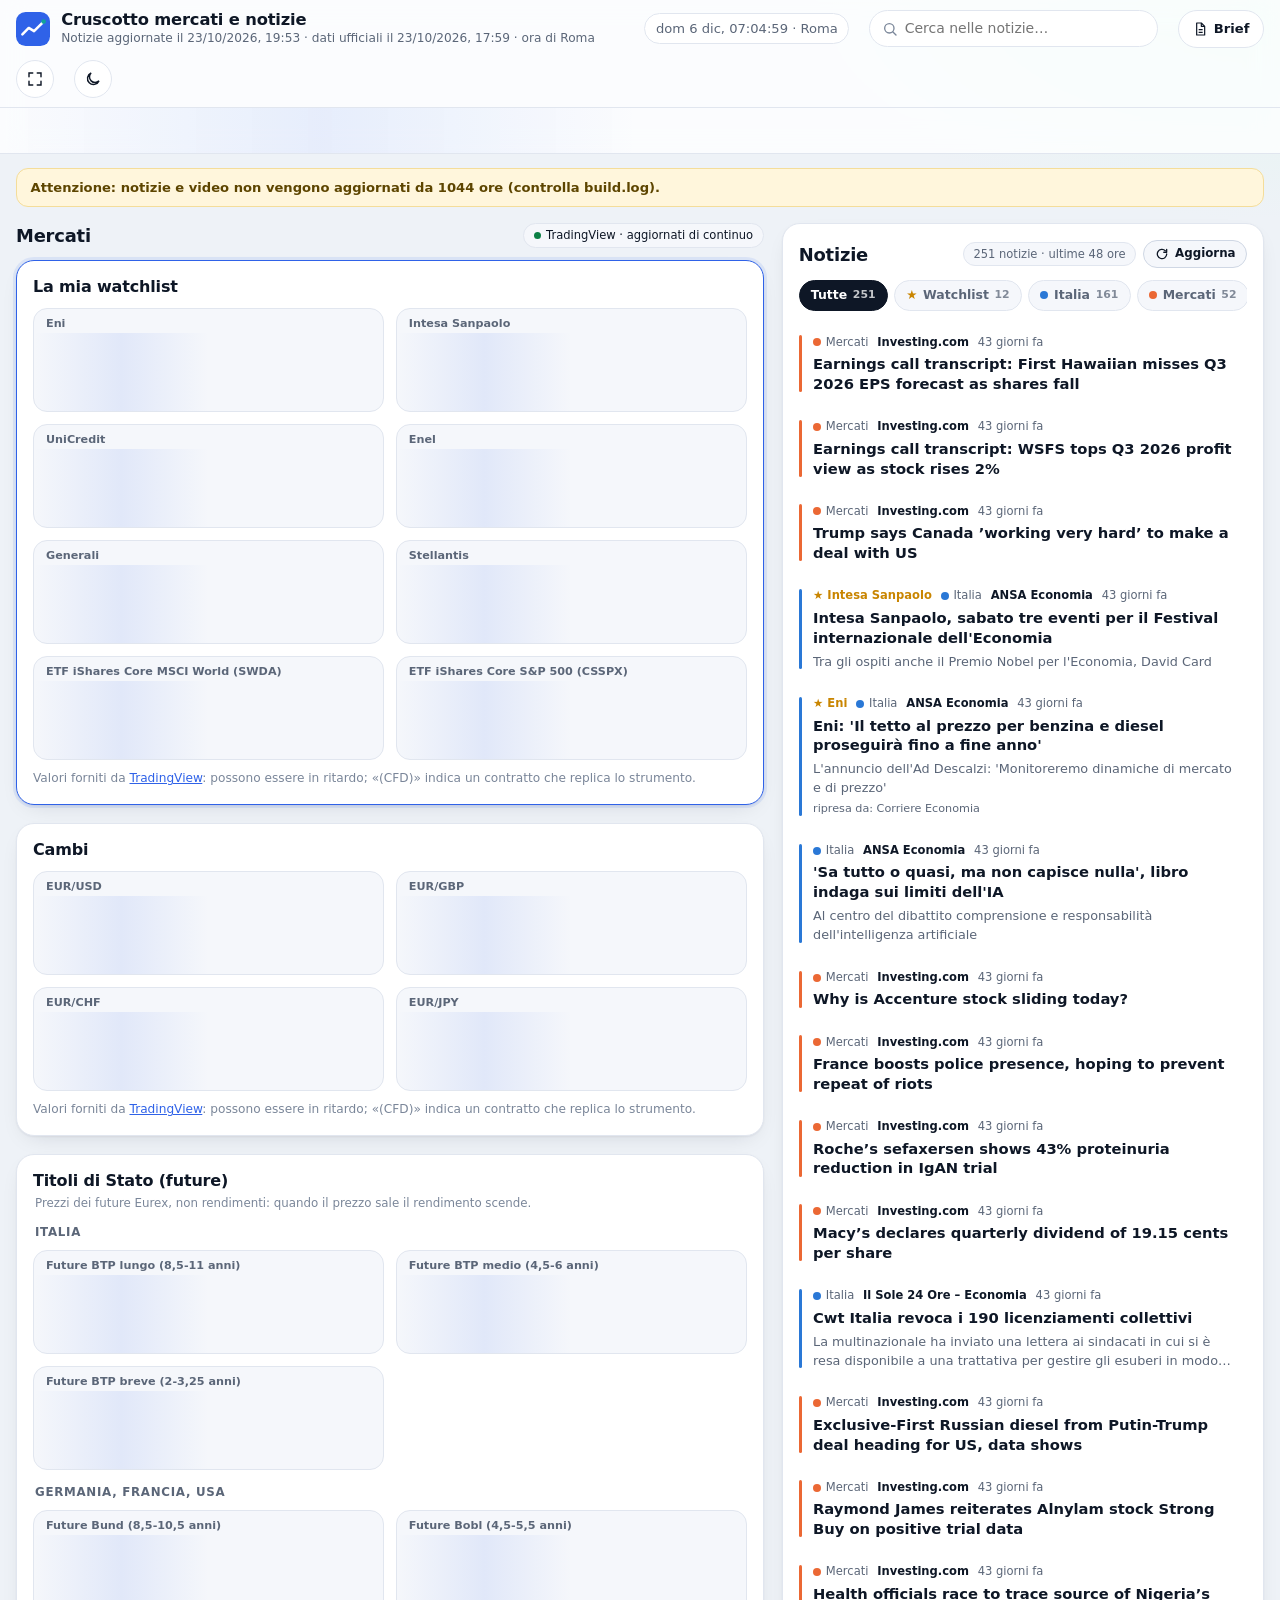
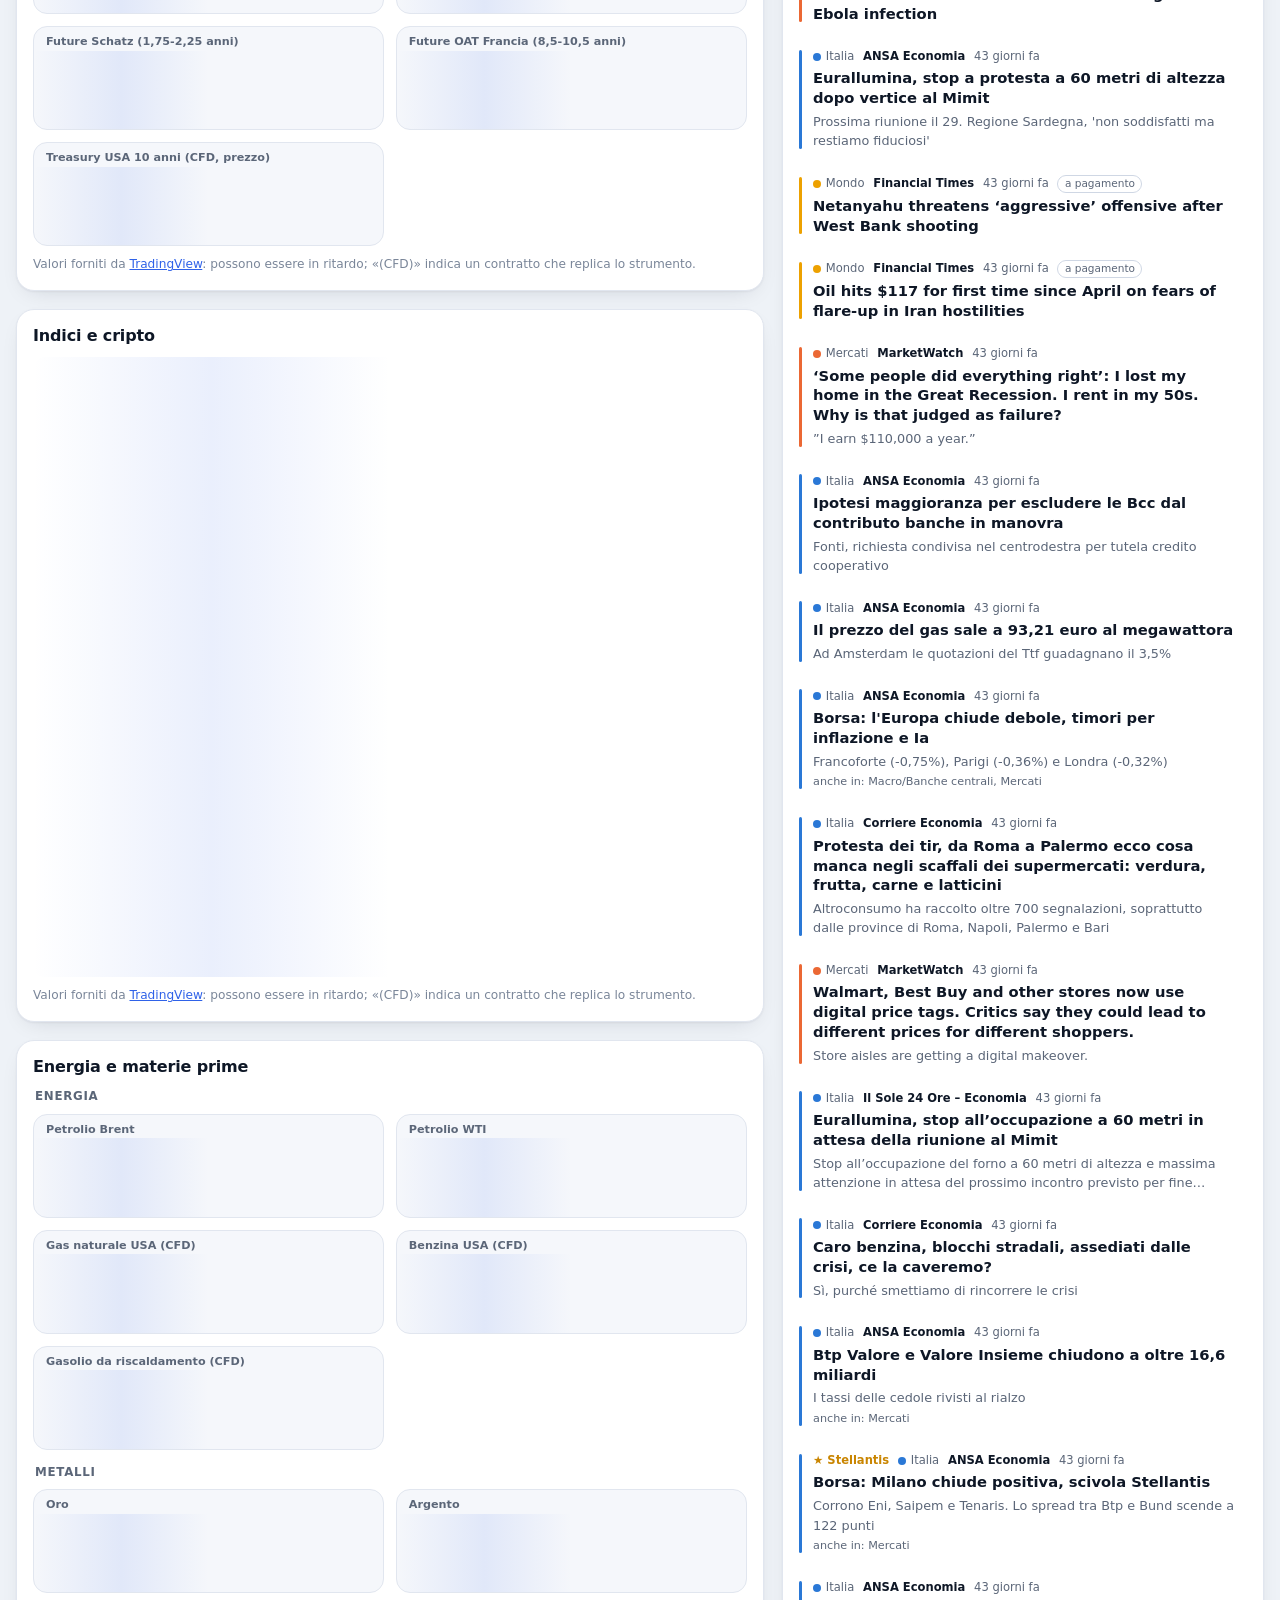
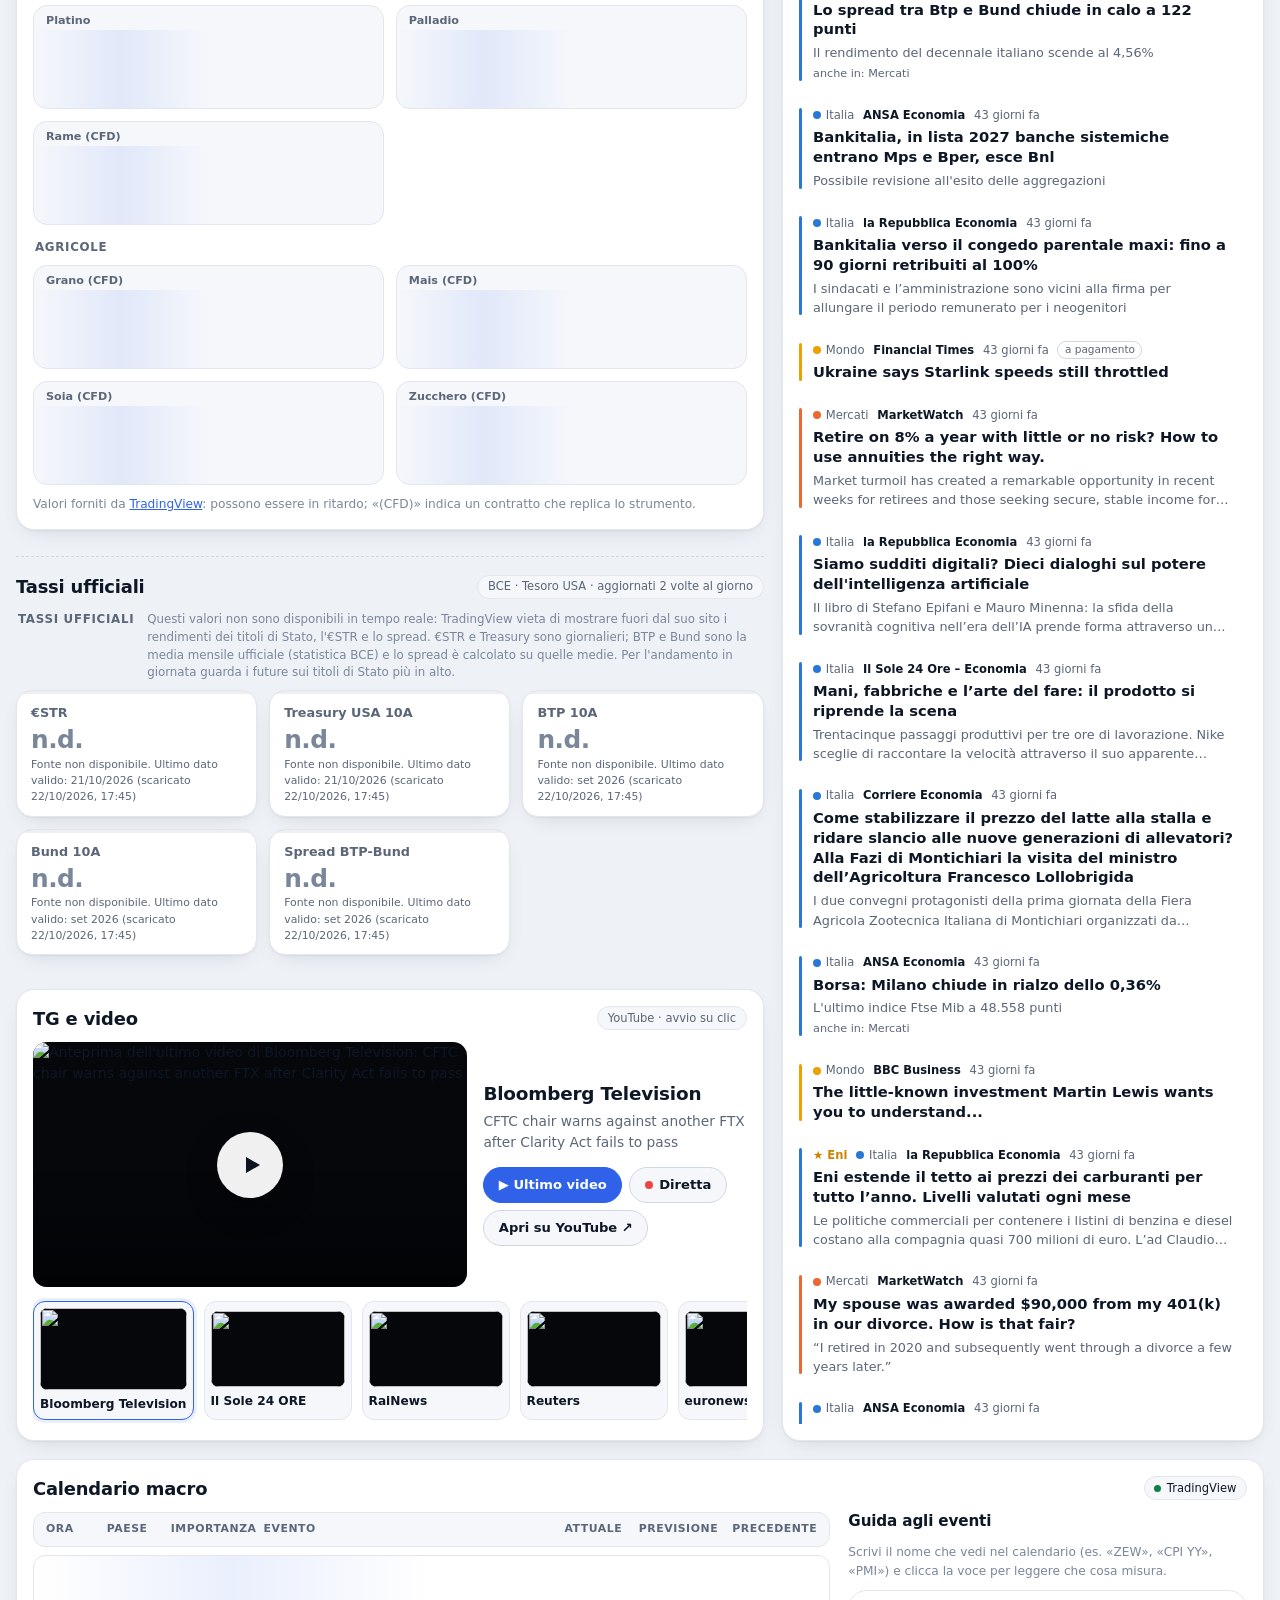
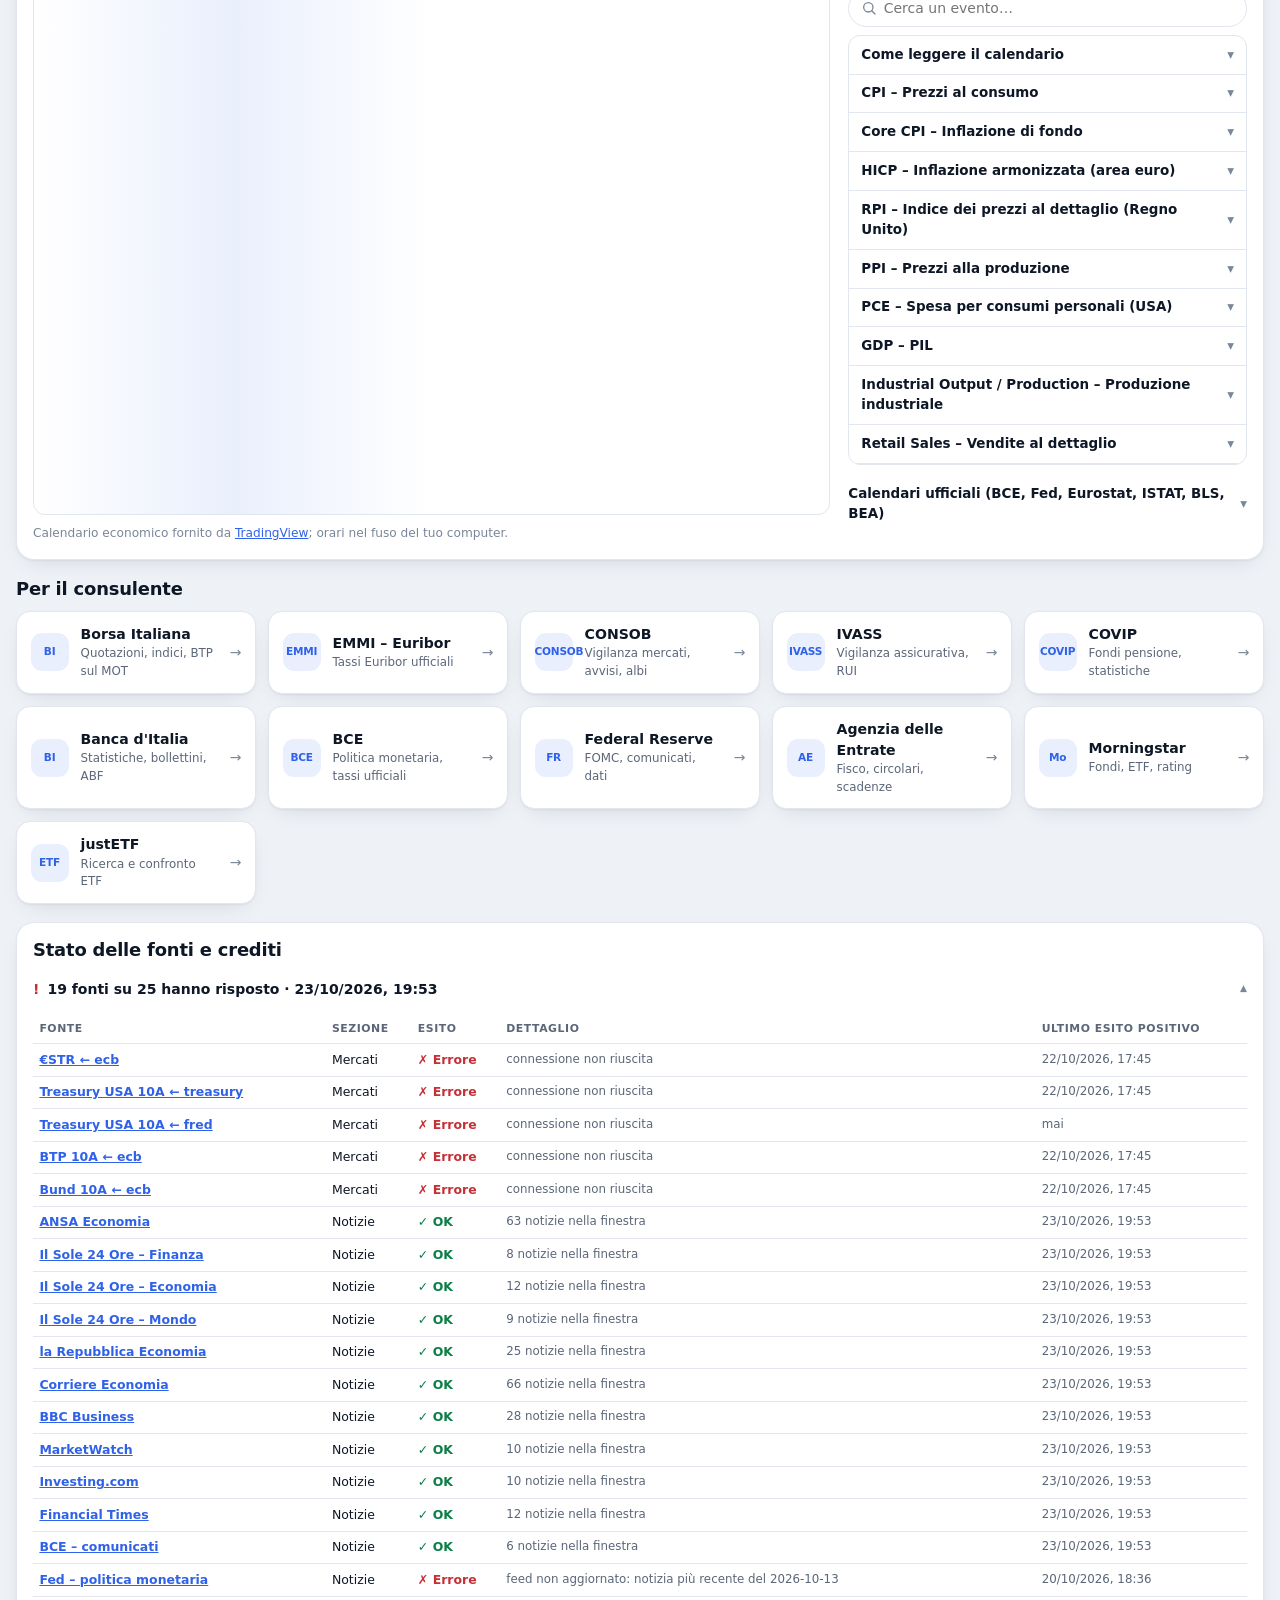
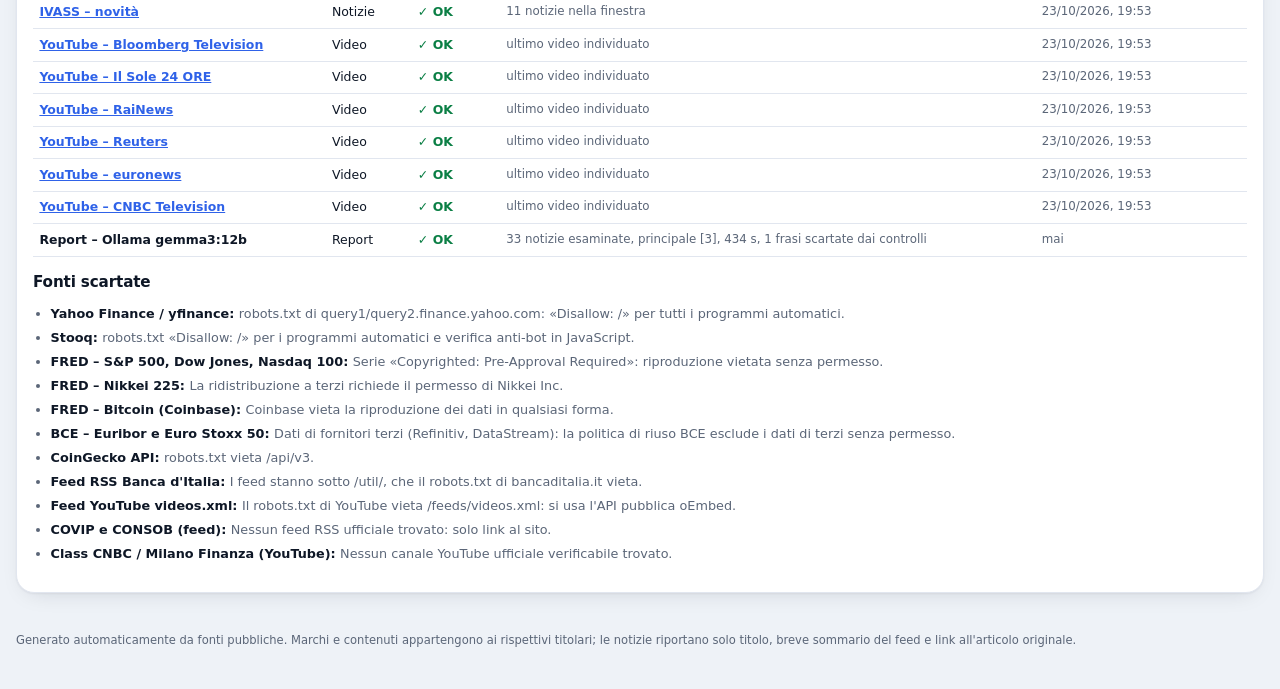
==== commit e0caec3a: "Pubblicazione 2026-10-24 00:08" ====
--- a/index.html
+++ b/index.html
@@ -2,89 +2,65 @@
 <html lang="it">
 <head>
 <meta charset="utf-8">
-<meta http-equiv="Content-Security-Policy" content="default-src &#x27;none&#x27;; script-src &#x27;sha256-LiIIok1PyULarRcM5QDnaiRzyanztSbGrAYLvAZbow0=&#x27; https://s3.tradingview.com; style-src &#x27;unsafe-inline&#x27;; img-src &#x27;self&#x27; data: https://i.ytimg.com; frame-src https://www.youtube-nocookie.com https://www.tradingview-widget.com https://s.tradingview.com; connect-src &#x27;self&#x27; http://127.0.0.1:8000; font-src &#x27;self&#x27;; object-src &#x27;none&#x27;; base-uri &#x27;none&#x27;; form-action &#x27;none&#x27;">
+<meta http-equiv="Content-Security-Policy" content="default-src &#x27;none&#x27;; script-src &#x27;sha256-Rp00caexyVYxoXvYtZxd92/7IOLKkZMJ/xs/guRYz1s=&#x27; https://s3.tradingview.com; style-src &#x27;unsafe-inline&#x27;; img-src &#x27;self&#x27; data: https://i.ytimg.com; frame-src https://www.youtube-nocookie.com https://www.tradingview-widget.com https://s.tradingview.com; connect-src &#x27;self&#x27;; font-src &#x27;none&#x27;; object-src &#x27;none&#x27;; base-uri &#x27;none&#x27;; form-action &#x27;none&#x27;">
 <meta name="referrer" content="strict-origin-when-cross-origin">
 <meta name="viewport" content="width=device-width, initial-scale=1">
 <meta name="color-scheme" content="light dark">
 <title>Cruscotto mercati e notizie</title>
 <style>
-/* =========================================================================
-   Cruscotto mercati — vetro smerigliato su luce calda (firma comune con Equity Lab).
-   Lastre chiare su un campo di luce disegnato in CSS; pillole per i controlli;
-   carbone per la selezione; miele per riempimenti e stato acceso.
-   ========================================================================= */
-@font-face { font-family: "Archivo Glass"; font-style: normal; font-display: swap; font-weight: 100 900; font-stretch: 62% 125%;
-  src: url("fonts/archivo-latin-wdth-normal.woff2") format("woff2-variations");
-  unicode-range: U+0000-00FF, U+0131, U+0152-0153, U+02BB-02BC, U+02C6, U+02DA, U+02DC, U+0304, U+0308, U+0329, U+2000-206F, U+20AC, U+2122, U+2191, U+2193, U+2212, U+2215, U+FEFF, U+FFFD; }
-@font-face { font-family: "Archivo Glass"; font-style: normal; font-display: swap; font-weight: 100 900; font-stretch: 62% 125%;
-  src: url("fonts/archivo-latin-ext-wdth-normal.woff2") format("woff2-variations");
-  unicode-range: U+0100-02BA, U+02BD-02C5, U+02C7-02CC, U+02CE-02D7, U+02DD-02FF, U+0304, U+0308, U+0329, U+1D00-1DBF, U+1E00-1E9F, U+1EF2-1EFF, U+2020, U+20A0-20AB, U+20AD-20C0, U+2113, U+2C60-2C7F, U+A720-A7FF; }
-
 :root {
-  --field: #cdb79c; --field-1: #f6e2bd; --field-2: #e59a4f; --field-3: #6e4b33; --field-4: #a9a291; --field-5: #f0c67e;
-  --field-band: rgba(255, 246, 228, .26); --grain-opacity: .09;
-  --glass: rgba(255, 250, 243, .56); --glass-strong: rgba(255, 251, 246, .74); --glass-solid: #f6efe5;
-  --glass-edge: rgba(255, 255, 255, .7); --glass-blur: 24px;
-  --glass-shadow: 0 1px 0 rgba(255, 255, 255, .55) inset, 0 18px 40px -22px rgba(70, 45, 20, .45), 0 2px 6px -2px rgba(70, 45, 20, .12);
-  --charcoal: #1f1c19; --on-charcoal: #fbf6ee; --honey: #f5c84b; --honey-deep: #e2a91f; --on-honey: #241a05;
-
-  --bg: var(--field); --bg-grad: none;
-  --surface: var(--glass); --surface-2: rgba(60, 44, 30, .07); --border: rgba(60, 44, 30, .12); --border-strong: rgba(60, 44, 30, .22);
-  --text: #1e1a16; --muted: #5b5148; --faint: #6b6056;
-  --accent: #8a5b00; --accent-2: #2c7a57; --accent-soft: rgba(245, 200, 75, .26); --on-accent: #fbf6ee;
-  --up: #17703f; --up-soft: rgba(23, 112, 63, .12); --down: #ad3324; --down-soft: rgba(173, 51, 36, .11);
-  --flat: #5b5148; --flat-soft: rgba(60, 44, 30, .08);
-  --warn-bg: rgba(245, 200, 75, .32); --warn-text: #4d3600; --warn-border: rgba(226, 169, 31, .45);
-  --focus: #1f1c19; --shadow: var(--glass-shadow);
-  --c0: #c98f0a; --c1: #c0563d; --c2: #2c7a57; --c3: #2f8396; --c4: #6f5fae;
-  --spark: #b07c06; --spark-fill: rgba(245, 200, 75, .28);
+  --bg: #eef2f7; --bg-grad: radial-gradient(1200px 500px at 10% -10%, #dfe8ff 0%, transparent 60%), radial-gradient(900px 400px at 100% 0%, #e4f6f0 0%, transparent 55%);
+  --surface: #ffffff; --surface-2: #f5f7fb; --border: #e1e6ef; --border-strong: #cfd7e4;
+  --text: #0e1726; --muted: #5b6678; --faint: #7a8699;
+  --accent: #2f62e8; --accent-2: #12a39a; --accent-soft: rgba(47, 98, 232, .1); --on-accent: #ffffff;
+  --up: #0b7f45; --up-soft: rgba(11, 127, 69, .11); --down: #c62f36; --down-soft: rgba(198, 47, 54, .1);
+  --flat: #5b6678; --flat-soft: rgba(91, 102, 120, .1);
+  --warn-bg: #fff6dc; --warn-text: #5d4500; --warn-border: #f4dd9a;
+  --focus: #f59e0b; --shadow: 0 1px 2px rgba(16, 24, 40, .05), 0 8px 24px -12px rgba(16, 24, 40, .18);
+  --glass: rgba(255, 255, 255, .78);
+  --c0: #2a78d6; --c1: #eb6834; --c2: #1baf7a; --c3: #eda100; --c4: #6250d6;
+  --spark: #2a78d6; --spark-fill: rgba(42, 120, 214, .16);
   color-scheme: light;
 }
+@media (prefers-color-scheme: dark) {
+  :root:not([data-theme="light"]) {
+    --bg: #080c14; --bg-grad: radial-gradient(1100px 500px at 5% -10%, rgba(59, 103, 255, .18) 0%, transparent 60%), radial-gradient(900px 420px at 100% -5%, rgba(18, 163, 154, .14) 0%, transparent 55%);
+    --surface: #111826; --surface-2: #172033; --border: #1f2a3e; --border-strong: #2b3954;
+    --text: #e8edf6; --muted: #9aa7bd; --faint: #7d8ba3;
+    --accent: #6e95ff; --accent-2: #34d1c4; --accent-soft: rgba(110, 149, 255, .14); --on-accent: #08101f;
+    --up: #3ddc97; --up-soft: rgba(61, 220, 151, .13); --down: #ff7a80; --down-soft: rgba(255, 122, 128, .13);
+    --flat: #9aa7bd; --flat-soft: rgba(154, 167, 189, .13);
+    --warn-bg: #2a2412; --warn-text: #f5dc9a; --warn-border: #4a3d16;
+    --focus: #fbbf24; --shadow: 0 1px 2px rgba(0, 0, 0, .4), 0 12px 30px -14px rgba(0, 0, 0, .7);
+    --glass: rgba(10, 15, 25, .72);
+    --c0: #3987e5; --c1: #d95926; --c2: #199e70; --c3: #c98500; --c4: #9085e9;
+    --spark: #6e95ff; --spark-fill: rgba(110, 149, 255, .2);
+    color-scheme: dark;
+  }
+}
 :root[data-theme="dark"] {
-  --field: #1c1712; --field-1: #4a3721; --field-2: #8a5420; --field-3: #0e0b09; --field-4: #2b2a26; --field-5: #5e4220;
-  --field-band: rgba(255, 220, 170, .05); --grain-opacity: .12;
-  --glass: rgba(36, 31, 27, .55); --glass-strong: rgba(40, 35, 30, .74); --glass-solid: #27211c;
-  --glass-edge: rgba(255, 236, 210, .14);
-  --glass-shadow: 0 1px 0 rgba(255, 236, 210, .08) inset, 0 22px 50px -24px rgba(0, 0, 0, .8), 0 2px 8px -2px rgba(0, 0, 0, .4);
-  --charcoal: #f4ede4; --on-charcoal: #1e1a16;
-  --surface: var(--glass); --surface-2: rgba(255, 236, 210, .07); --border: rgba(255, 236, 210, .1); --border-strong: rgba(255, 236, 210, .2);
-  --text: #f4ede4; --muted: #c6b9a9; --faint: #b2a594;
-  --accent: #f5c84b; --accent-2: #6cc79a; --accent-soft: rgba(245, 200, 75, .18); --on-accent: #1e1a16;
-  --up: #73d6a0; --up-soft: rgba(115, 214, 160, .14); --down: #ff8e7c; --down-soft: rgba(255, 142, 124, .14);
-  --flat: #c6b9a9; --flat-soft: rgba(255, 236, 210, .08);
-  --warn-bg: rgba(245, 200, 75, .16); --warn-text: #f8dd93; --warn-border: rgba(245, 200, 75, .3);
-  --focus: #f5c84b;
-  --c0: #f5c84b; --c1: #ef8a6c; --c2: #6cc79a; --c3: #67c3d4; --c4: #ab9cf0;
-  --spark: #f5c84b; --spark-fill: rgba(245, 200, 75, .2);
+  --bg: #080c14; --bg-grad: radial-gradient(1100px 500px at 5% -10%, rgba(59, 103, 255, .18) 0%, transparent 60%), radial-gradient(900px 420px at 100% -5%, rgba(18, 163, 154, .14) 0%, transparent 55%);
+  --surface: #111826; --surface-2: #172033; --border: #1f2a3e; --border-strong: #2b3954;
+  --text: #e8edf6; --muted: #9aa7bd; --faint: #7d8ba3;
+  --accent: #6e95ff; --accent-2: #34d1c4; --accent-soft: rgba(110, 149, 255, .14); --on-accent: #08101f;
+  --up: #3ddc97; --up-soft: rgba(61, 220, 151, .13); --down: #ff7a80; --down-soft: rgba(255, 122, 128, .13);
+  --flat: #9aa7bd; --flat-soft: rgba(154, 167, 189, .13);
+  --warn-bg: #2a2412; --warn-text: #f5dc9a; --warn-border: #4a3d16;
+  --focus: #fbbf24; --shadow: 0 1px 2px rgba(0, 0, 0, .4), 0 12px 30px -14px rgba(0, 0, 0, .7);
+  --glass: rgba(10, 15, 25, .72);
+  --c0: #3987e5; --c1: #d95926; --c2: #199e70; --c3: #c98500; --c4: #9085e9;
+  --spark: #6e95ff; --spark-fill: rgba(110, 149, 255, .2);
   color-scheme: dark;
 }
 
 * { box-sizing: border-box; }
-html { -webkit-text-size-adjust: 100%; scroll-behavior: smooth; background: var(--field); }
+html { -webkit-text-size-adjust: 100%; scroll-behavior: smooth; }
 body {
-  margin: 0; background: transparent; color: var(--text); overflow-x: hidden; position: relative; min-height: 100vh;
-  font: 14.5px/1.5 "Archivo Glass", system-ui, -apple-system, "SF Pro Text", "Segoe UI", Roboto, "Helvetica Neue", Arial, sans-serif;
-  font-variant-numeric: tabular-nums;
+  margin: 0; background: var(--bg); background-image: var(--bg-grad); background-repeat: no-repeat;
+  color: var(--text); overflow-x: hidden;
+  font: 14px/1.5 system-ui, -apple-system, "SF Pro Text", "Segoe UI", Roboto, "Helvetica Neue", Arial, sans-serif;
   -webkit-font-smoothing: antialiased;
 }
-/* campo di luce fisso dietro le lastre: pozze di lampada, ombre di legno, bande di finestra, grana */
-body::before, body::after { content: ""; position: fixed; inset: 0; pointer-events: none; z-index: -1; }
-body::before {
-  background:
-    radial-gradient(40% 52% at 10% 14%, var(--field-1) 0%, transparent 70%),
-    radial-gradient(26% 34% at 88% 18%, var(--field-2) 0%, transparent 72%),
-    radial-gradient(22% 30% at 58% 48%, color-mix(in srgb, var(--field-5) 70%, transparent) 0%, transparent 75%),
-    radial-gradient(46% 42% at 74% 100%, var(--field-3) 0%, transparent 72%),
-    radial-gradient(30% 44% at 0% 92%, var(--field-3) 0%, transparent 70%),
-    radial-gradient(34% 50% at 32% 70%, var(--field-4) 0%, transparent 72%),
-    linear-gradient(90deg, transparent 6%, var(--field-band) 9%, transparent 12%, transparent 30%, var(--field-band) 34%, transparent 38%, transparent 61%, var(--field-band) 65%, transparent 69%, transparent 84%, var(--field-band) 88%, transparent 92%),
-    linear-gradient(180deg, color-mix(in srgb, var(--field) 80%, #fff 20%) 0%, var(--field) 55%, color-mix(in srgb, var(--field) 82%, #000 18%) 100%);
-}
-body::after {
-  opacity: var(--grain-opacity); mix-blend-mode: overlay;
-  background-image: url("data:image/svg+xml,%3Csvg xmlns='http://www.w3.org/2000/svg' width='220' height='220'%3E%3Cfilter id='n'%3E%3CfeTurbulence type='fractalNoise' baseFrequency='.85' numOctaves='2' stitchTiles='stitch'/%3E%3CfeColorMatrix values='0 0 0 0 0 0 0 0 0 0 0 0 0 0 0 0 0 0 1 0'/%3E%3C/filter%3E%3Crect width='100%25' height='100%25' filter='url(%23n)'/%3E%3C/svg%3E");
-}
-::selection { background: var(--honey); color: var(--on-honey); }
 a { color: var(--accent); }
 :focus-visible { outline: 3px solid var(--focus); outline-offset: 2px; border-radius: 6px; }
 h1, h2, h3 { margin: 0; line-height: 1.2; letter-spacing: -.01em; }
@@ -374,154 +350,6 @@
 @keyframes spin { to { transform: rotate(360deg); } }
 #news-refresh-msg { margin: -.3rem 0 .5rem; }
 
-/* ---------- pannello Equity Lab (solo locale) ---------- */
-.eqlab { margin: 14px 0 6px; padding: 16px; border-radius: 18px; border: 1px solid var(--border);
-  background: linear-gradient(135deg, var(--accent-soft), transparent 60%), var(--surface); box-shadow: var(--shadow); }
-.eqlab .sec-head { display: flex; align-items: center; gap: 10px; flex-wrap: wrap; }
-.eqlab .sec-head .btn { margin-left: auto; text-decoration: none; }
-.eqlab-grid { display: grid; gap: 12px; grid-template-columns: repeat(auto-fill, minmax(min(100%, 220px), 1fr)); margin: 10px 0; }
-.eqlab-tile { background: var(--surface-2); border: 1px solid var(--border); border-radius: 14px; padding: 12px; display: flex; flex-direction: column; gap: 4px; min-width: 0; }
-.eqlab-l { color: var(--muted); font-size: .8rem; }
-.eqlab-v { font-size: 1.35rem; font-variant-numeric: tabular-nums; }
-.eqlab-s { color: var(--faint); font-size: .78rem; }
-.eqlab-v.up, .eqlab-table .up { color: var(--up); }
-.eqlab-v.down, .eqlab-table .down { color: var(--down); }
-.eqlab-top { margin: 0; padding-left: 18px; font-size: .85rem; }
-.eqlab-top li { display: flex; justify-content: space-between; gap: 8px; }
-.eqlab-table { width: 100%; border-collapse: collapse; font-size: .88rem; }
-.eqlab-table caption { text-align: left; color: var(--muted); font-size: .8rem; padding-bottom: 6px; }
-.eqlab-table th, .eqlab-table td { padding: 6px 8px; border-bottom: 1px solid var(--border); text-align: left; }
-.eqlab-table .num { text-align: right; font-variant-numeric: tabular-nums; }
-.eqlab-badge { display: inline-block; padding: 2px 8px; border-radius: 999px; font-size: .75rem; font-weight: 600; background: var(--flat-soft); color: var(--flat); }
-.eqlab-badge.up { background: var(--up-soft); color: var(--up); }
-.eqlab-badge.down { background: var(--down-soft); color: var(--down); }
-.eqlab-radar { margin: 14px 0 10px; padding-top: 12px; border-top: 1px solid var(--border); }
-.eqlab-radar-head { display: flex; align-items: baseline; gap: 10px; flex-wrap: wrap; }
-.eqlab-radar-head h3 { margin: 0; font-size: 1rem; }
-.eqlab-radar-head a { margin-left: auto; font-size: .82rem; }
-.eqlab-macro { list-style: none; margin: 10px 0; padding: 0; display: grid; gap: 10px; grid-template-columns: repeat(auto-fill, minmax(min(100%, 260px), 1fr)); }
-.eqlab-macro li { background: var(--surface-2); border: 1px solid var(--border); border-radius: 14px; padding: 10px 12px; display: flex; flex-direction: column; gap: 3px; min-width: 0; }
-.eqlab-macro li.up strong { color: var(--up); }
-.eqlab-macro li.down strong { color: var(--down); }
-.eqlab-macro a { overflow: hidden; text-overflow: ellipsis; white-space: nowrap; }
-.eqlab-key { font-size: .82rem; color: var(--text); }
-.eqlab-links { display: inline-flex; gap: 6px; margin-left: 8px; font-size: .72rem; font-weight: 400; }
-.eqlab-links a { color: var(--muted); }
-.ni-radar { margin-top: 6px; font-size: .78rem; padding: 3px 8px; border-radius: 8px; background: var(--flat-soft); color: var(--flat); display: inline-flex; gap: 6px; align-items: baseline; }
-.ni-radar.up { background: var(--up-soft); color: var(--up); }
-.ni-radar.down { background: var(--down-soft); color: var(--down); }
-.ni-radar-dir { font-weight: 700; }
-
-/* ---------- editor watchlist ---------- */
-.wl-editor { background: var(--surface-2); border: 1px solid var(--border); border-radius: 12px; padding: 12px; margin: 0 0 14px; }
-.wl-editor[hidden] { display: none; }
-.wl-list { display: grid; gap: 6px; margin: 8px 0; }
-.wl-row { display: grid; grid-template-columns: minmax(0, 1.1fr) minmax(0, 1fr) minmax(0, 1.4fr) auto; gap: 6px; align-items: center; }
-.wl-row input { font: inherit; font-size: .82rem; padding: .4rem .55rem; border: 1px solid var(--border); border-radius: 8px; background: var(--surface); color: var(--text); min-width: 0; }
-.wl-row input:focus { outline: none; border-color: var(--accent); box-shadow: 0 0 0 3px var(--accent-soft); }
-.wl-sym { font-variant-numeric: tabular-nums; text-transform: uppercase; }
-.wl-acts { display: inline-flex; gap: 4px; }
-.icon-sm { width: 30px; height: 30px; border-radius: 8px; border: 1px solid var(--border); background: var(--surface); color: var(--text); cursor: pointer; font-size: .85rem; }
-.icon-sm:hover { border-color: var(--accent); }
-.icon-sm.del:hover { border-color: var(--down); color: var(--down); }
-.wl-bar { display: flex; gap: 6px; align-items: center; flex-wrap: wrap; }
-.wl-spacer { flex: 1; }
-.wl-msg:empty { display: none; }
-@media (max-width: 640px) { .wl-row { grid-template-columns: 1fr 1fr; } .wl-row input:nth-child(3) { grid-column: 1 / -1; } .wl-acts { grid-column: 1 / -1; justify-content: flex-end; } }
-
-.btn[hidden] { display: none; }
-
-
-/* =========================================================================
-   Vetro: un solo materiale per testata, lastre, valori e riquadri
-   ========================================================================= */
-.hdr, .card, .kpi, .tiles a, .eqlab, .fresh-bar, .stale-bar, .search, .clock, .icon-btn, .brief-btn {
-  background: var(--glass);
-  -webkit-backdrop-filter: blur(var(--glass-blur)) saturate(1.35); backdrop-filter: blur(var(--glass-blur)) saturate(1.35);
-  border: 1px solid var(--glass-edge); box-shadow: var(--glass-shadow);
-}
-@supports not ((backdrop-filter: blur(1px)) or (-webkit-backdrop-filter: blur(1px))) {
-  .hdr, .card, .kpi, .tiles a, .eqlab, .fresh-bar, .stale-bar, .search, .clock, .icon-btn, .brief-btn { background: var(--glass-solid); }
-}
-/* testata sospesa invece di una barra a tutta larghezza */
-.hdr { margin: 12px auto 0; max-width: calc(1440px - 32px); width: calc(100% - 24px); border-radius: 26px; overflow: hidden; }
-.hdr-in { padding: .65rem 16px; }
-.ticker { border-top: 1px solid var(--border); }
-.brand h1 { font-size: 1.08rem; font-weight: 640; letter-spacing: -.01em; }
-.logo rect { fill: var(--charcoal); }
-.logo polyline { stroke: var(--honey); }
-.logo circle { fill: var(--honey); }
-.search, .clock, .icon-btn, .brief-btn { box-shadow: none; background: var(--glass-strong); }
-.search:focus-within { border-color: var(--charcoal); box-shadow: 0 0 0 4px var(--accent-soft); }
-.icon-btn:hover, .brief-btn:hover { border-color: var(--honey-deep); }
-
-.card { border-radius: 26px; padding: 18px 20px; }
-.sec-head h2 { font-weight: 600; font-size: 1.12rem; }
-.kgroup-head h3, .lgroup h4 { text-transform: none; letter-spacing: 0; font-size: .82rem; font-weight: 560; color: var(--muted); }
-.tag { background: var(--surface-2); border-color: transparent; }
-
-/* valori: lastre dentro la lastra, senza seconda sfocatura; numeri grandi e leggeri */
-.kpi { background: var(--glass-strong); -webkit-backdrop-filter: none; backdrop-filter: none; border-radius: 20px; padding: 13px 15px 11px; box-shadow: 0 10px 24px -18px rgba(70, 45, 20, .5); }
-.kpi::before { inset: auto 16px 0 16px; height: 3px; border-radius: 3px 3px 0 0; }
-.kpi-name { font-weight: 540; }
-.kpi-val { font-size: 1.85rem; font-weight: 340; letter-spacing: -.025em; }
-.kpi-val small { font-weight: 480; }
-.kpi:hover { border-color: var(--glass-edge); }
-.pill { font-weight: 580; }
-.tv-tile { background: var(--glass-strong); border-color: var(--glass-edge); border-radius: 18px; }
-.tv-slot, .cal-widget, .vframe { border-radius: 18px; }
-
-/* controlli a pillola, selezione carbone, accensione miele */
-.btn { background: var(--glass-strong); border-color: var(--glass-edge); font-weight: 560; }
-.btn:hover { border-color: var(--honey-deep); background: var(--honey); color: var(--on-honey); }
-.btn-primary { background: var(--charcoal); border-color: var(--charcoal); color: var(--on-charcoal); }
-.btn-primary:hover { background: color-mix(in srgb, var(--charcoal) 86%, var(--honey)); color: var(--on-charcoal); }
-.chip { background: var(--surface-2); border-color: transparent; font-weight: 540; }
-.chip[aria-pressed="true"] { background: var(--charcoal); color: var(--on-charcoal); border-color: var(--charcoal); }
-.ch[aria-pressed="true"] { border-color: var(--honey-deep); box-shadow: 0 0 0 3px var(--accent-soft); }
-.new { color: var(--on-honey); background: var(--honey); }
-.ni:hover { background: var(--surface-2); }
-.ni a:hover, .rows a:hover { color: var(--accent); }
-.tiles a { border-radius: 20px; }
-.tiles a:hover { border-color: var(--honey-deep); }
-.mono { color: var(--on-honey); background: var(--honey); border-radius: 50%; }
-.fresh-bar { background: var(--charcoal); color: var(--on-charcoal); -webkit-backdrop-filter: none; backdrop-filter: none; }
-.stale-bar { background: var(--warn-bg); }
-.eqlab { border-radius: 26px; background: var(--glass); }
-.eqlab-tile, .eqlab-macro li, .cal-legend, .wl-editor, .guide { background: var(--glass-strong); border-color: var(--glass-edge); border-radius: 18px; }
-.eqlab-v { font-size: 1.6rem; font-weight: 340; letter-spacing: -.02em; }
-.live-sec.watch { border-color: var(--honey-deep); box-shadow: 0 0 0 3px var(--accent-soft), var(--glass-shadow); }
-.star { color: var(--honey-deep); }
-.wl-row input, .guide-search input { border-radius: 999px; background: var(--glass-strong); }
-.tip { background: var(--charcoal); color: var(--on-charcoal); border-radius: 10px; }
-@media (max-width: 640px) {
-  .hdr { width: calc(100% - 16px); margin-top: 8px; border-radius: 22px; }
-  .card { border-radius: 22px; }
-  .kpi-val { font-size: 1.35rem; }
-}
-@media print {
-  body::before, body::after { display: none; }
-  .hdr, .card, .kpi, .tiles a, .eqlab { -webkit-backdrop-filter: none; backdrop-filter: none; background: #fff; box-shadow: none; }
-}
-
-
-/* ---------- correzioni della revisione: niente strisce laterali, niente lastre nelle lastre, contrasto ---------- */
-.ni::before { content: none; }
-.ni { padding-left: .6rem; }
-.ni-meta { color: var(--muted); }
-.ni-meta .cat .dot { width: 9px; height: 9px; }
-/* le celle dei widget non sono lastre: superficie della lastra, separate da filetti */
-.tile-grid { gap: 0 18px; }
-.tv-tile { background: transparent; border: 0; border-top: 1px solid var(--border); border-radius: 0; box-shadow: none; }
-.tv-tile:hover { transform: none; background: var(--surface-2); }
-.eqlab-tile, .eqlab-macro li { background: transparent; border: 0; border-top: 1px solid var(--border); border-radius: 0; padding: 10px 2px; }
-/* capsula miele per i conteggi: lo stesso segno di Equity Lab */
-.chip .n { opacity: 1; background: var(--honey); color: var(--on-honey); border-radius: 999px; padding: 0 .4rem; font-weight: 640; }
-.chip[aria-pressed="true"] .n { background: var(--honey); color: var(--on-honey); }
-.tag { color: var(--muted); }
-/* etichette in minuscolo come Equity Lab (niente maiuscolo spaziato del mondo precedente) */
-thead th, .cal-cols { text-transform: none; letter-spacing: 0; font-size: .74rem; font-weight: 560; }
-
 </style>
 </head>
 <body>
@@ -564,7 +392,6 @@
   <section id="mercati" class="a-mercati" aria-labelledby="h-mercati">
     <div class="sec-head"><h2 id="h-mercati">Mercati</h2><span class="tag tag-live"><span class="pulse" aria-hidden="true"></span>TradingView · aggiornati di continuo</span></div>
     <div id="live"></div>
-    <div id="eqlab" class="eqlab" hidden aria-live="polite"></div>
     <div class="sec-head official-head"><h2>Tassi ufficiali</h2><span class="tag">BCE · Tesoro USA · aggiornati 2 volte al giorno</span></div>
     <div id="kpis"></div>
   </section>
@@ -640,7 +467,7 @@
     le notizie riportano solo titolo, breve sommario del feed e link all'articolo originale.</p>
 </footer>
 <div id="tip" class="tip" role="status" hidden></div>
-<script id="dashboard-data" type="application/json">{"generated_at":"2026-10-30T19:12:33+00:00","markets_at":"2026-10-30T16:45:03+00:00","timezone":"Europe/Rome","markets":[{"group":"Tassi ufficiali","note":"Questi valori non sono disponibili in tempo reale: TradingView vieta di mostrare fuori dal suo sito i rendimenti dei titoli di Stato, l'€STR e lo spread. €STR e Treasury sono giornalieri; BTP e Bund sono la media mensile ufficiale (statistica BCE) e lo spread è calcolato su quelle medie. Per l'andamento in giornata guarda i future sui titoli di Stato più in alto.","items":[{"id":"estr","name":"€STR","kind":"rate","unit":"%","decimals":3,"link":null,"value":2.439,"status":"ok","reason":"","fetched_at":"2026-10-30T16:45:03+00:00","date":"2026-10-29","prev_date":"2026-10-28","chg":0.0,"ytd":51.800000000000004,"spark":[["2026-06-26",2.181],["2026-06-29",2.182],["2026-06-30",2.182],["2026-07-01",2.183],["2026-07-02",2.183],["2026-07-03",2.183],["2026-07-06",2.182],["2026-07-07",2.182],["2026-07-08",2.182],["2026-07-09",2.182],["2026-07-10",2.182],["2026-07-13",2.184],["2026-07-14",2.184],["2026-07-15",2.184],["2026-07-16",2.185],["2026-07-17",2.186],["2026-07-20",2.184],["2026-07-21",2.183],["2026-07-22",2.184],["2026-07-23",2.185],["2026-07-24",2.186],["2026-07-27",2.185],["2026-07-28",2.184],["2026-07-29",2.185],["2026-07-30",2.185],["2026-07-31",2.184],["2026-08-03",2.185],["2026-08-04",2.185],["2026-08-05",2.185],["2026-08-06",2.185],["2026-08-07",2.185],["2026-08-10",2.184],["2026-08-11",2.184],["2026-08-12",2.185],["2026-08-13",2.188],["2026-08-14",2.189],["2026-08-17",2.187],["2026-08-18",2.188],["2026-08-19",2.188],["2026-08-20",2.191],["2026-08-21",2.189],["2026-08-24",2.189],["2026-08-25",2.189],["2026-08-26",2.187],["2026-08-27",2.188],["2026-08-28",2.19],["2026-08-31",2.185],["2026-09-01",2.188],["2026-09-02",2.188],["2026-09-03",2.189],["2026-09-04",2.189],["2026-09-07",2.188],["2026-09-08",2.188],["2026-09-09",2.189],["2026-09-10",2.19],["2026-09-11",2.189],["2026-09-14",2.19],["2026-09-15",2.19],["2026-09-16",2.441],["2026-09-17",2.44],["2026-09-18",2.441],["2026-09-21",2.44],["2026-09-22",2.44],["2026-09-23",2.439],["2026-09-24",2.44],["2026-09-25",2.44],["2026-09-28",2.44],["2026-09-29",2.439],["2026-09-30",2.437],["2026-10-01",2.442],["2026-10-02",2.44],["2026-10-05",2.438],["2026-10-06",2.439],["2026-10-07",2.439],["2026-10-08",2.439],["2026-10-09",2.437],["2026-10-12",2.439],["2026-10-13",2.439],["2026-10-14",2.44],["2026-10-15",2.44],["2026-10-16",2.441],["2026-10-19",2.441],["2026-10-20",2.44],["2026-10-21",2.44],["2026-10-22",2.442],["2026-10-23",2.442],["2026-10-26",2.441],["2026-10-27",2.44],["2026-10-28",2.439],["2026-10-29",2.439]],"source":"BCE – Data Portal","source_url":"https://data.ecb.europa.eu/data/datasets/EST/EST.B.EU000A2X2A25.WT","freq":"D"},{"id":"ust10","name":"Treasury USA 10A","kind":"rate","unit":"%","decimals":null,"link":null,"value":4.98,"status":"ok","reason":"","fetched_at":"2026-10-30T16:45:03+00:00","date":"2026-10-29","prev_date":"2026-10-28","chg":-6.99999999999994,"ytd":80.00000000000007,"spark":[["2026-06-23",4.5],["2026-06-24",4.41],["2026-06-25",4.4],["2026-06-26",4.38],["2026-06-29",4.38],["2026-06-30",4.44],["2026-07-01",4.48],["2026-07-02",4.49],["2026-07-06",4.48],["2026-07-07",4.55],["2026-07-08",4.56],["2026-07-09",4.54],["2026-07-10",4.56],["2026-07-13",4.62],["2026-07-14",4.58],["2026-07-15",4.55],["2026-07-16",4.57],["2026-07-17",4.55],["2026-07-20",4.6],["2026-07-21",4.63],["2026-07-22",4.67],["2026-07-23",4.71],["2026-07-24",4.69],["2026-07-27",4.65],["2026-07-28",4.61],["2026-07-29",4.67],["2026-07-30",4.68],["2026-07-31",4.75],["2026-08-03",4.7],["2026-08-04",4.63],["2026-08-05",4.63],["2026-08-06",4.69],["2026-08-07",4.65],["2026-08-10",4.72],["2026-08-11",4.7],["2026-08-12",4.68],["2026-08-13",4.63],["2026-08-14",4.68],["2026-08-17",4.72],["2026-08-18",4.71],["2026-08-19",4.65],["2026-08-20",4.69],["2026-08-21",4.74],["2026-08-24",4.7],["2026-08-25",4.64],["2026-08-26",4.66],["2026-08-27",4.67],["2026-08-28",4.73],["2026-08-31",4.75],["2026-09-01",4.79],["2026-09-02",4.79],["2026-09-03",4.77],["2026-09-04",4.78],["2026-09-08",4.8],["2026-09-09",4.83],["2026-09-10",4.95],["2026-09-11",4.96],["2026-09-14",4.97],["2026-09-15",5.0],["2026-09-16",5.01],["2026-09-17",4.94],["2026-09-18",5.01],["2026-09-21",4.96],["2026-09-22",4.96],["2026-09-23",5.11],["2026-09-24",5.18],["2026-09-25",5.17],["2026-09-28",5.24],["2026-09-29",5.26],["2026-09-30",5.29],["2026-10-01",5.24],["2026-10-02",5.28],["2026-10-05",5.31],["2026-10-06",5.27],["2026-10-07",5.28],["2026-10-08",5.22],["2026-10-09",5.24],["2026-10-13",5.21],["2026-10-14",5.19],["2026-10-15",5.1],["2026-10-16",5.09],["2026-10-19",5.15],["2026-10-20",5.12],["2026-10-21",5.13],["2026-10-22",4.96],["2026-10-23",5.0],["2026-10-26",5.0],["2026-10-27",4.99],["2026-10-28",5.05],["2026-10-29",4.98]],"source":"U.S. Department of the Treasury","source_url":"https://home.treasury.gov/resource-center/data-chart-center/interest-rates/TextView?type=daily_treasury_yield_curve","freq":"D"},{"id":"btp10","name":"BTP 10A","kind":"rate","unit":"%","decimals":2,"link":null,"value":4.362,"status":"ok","reason":"","fetched_at":"2026-10-30T16:45:03+00:00","date":"2026-09","prev_date":"2026-08","chg":37.59999999999999,"ytd":87.00000000000001,"spark":[["2023-01",4.243],["2023-02",4.27],["2023-03",4.24],["2023-04",4.234],["2023-05",4.313],["2023-06",4.074],["2023-07",4.157],["2023-08",4.221],["2023-09",4.513],["2023-10",4.885],["2023-11",4.428],["2023-12",3.821],["2024-01",3.811],["2024-02",3.872],["2024-03",3.696],["2024-04",3.856],["2024-05",3.844],["2024-06",3.942],["2024-07",3.83],["2024-08",3.682],["2024-09",3.565],["2024-10",3.501],["2024-11",3.569],["2024-12",3.321],["2025-01",3.676],["2025-02",3.575],["2025-03",3.887],["2025-04",3.712],["2025-05",3.629],["2025-06",3.501],["2025-07",3.537],["2025-08",3.538],["2025-09",3.559],["2025-10",3.442],["2025-11",3.459],["2025-12",3.552],["2026-01",3.492],["2026-02",3.388],["2026-03",3.733],["2026-04",3.818],["2026-05",3.839],["2026-06",3.734],["2026-07",3.881],["2026-08",3.986],["2026-09",4.362]],"source":"BCE – Data Portal","source_url":"https://data.ecb.europa.eu/data/datasets/IRS/IRS.M.IT.L.L40.CI.0000.EUR.N.Z","freq":"M"},{"id":"bund10","name":"Bund 10A","kind":"rate","unit":"%","decimals":2,"link":null,"value":3.473,"status":"ok","reason":"","fetched_at":"2026-10-30T16:45:03+00:00","date":"2026-09","prev_date":"2026-08","chg":28.799999999999983,"ytd":66.6,"spark":[["2023-01",2.192],["2023-02",2.37],["2023-03",2.383],["2023-04",2.359],["2023-05",2.341],["2023-06",2.377],["2023-07",2.457],["2023-08",2.545],["2023-09",2.66],["2023-10",2.823],["2023-11",2.602],["2023-12",2.101],["2024-01",2.175],["2024-02",2.331],["2024-03",2.349],["2024-04",2.446],["2024-05",2.518],["2024-06",2.484],["2024-07",2.458],["2024-08",2.208],["2024-09",2.166],["2024-10",2.228],["2024-11",2.305],["2024-12",2.178],["2025-01",2.484],["2025-02",2.405],["2025-03",2.741],["2025-04",2.511],["2025-05",2.562],["2025-06",2.52],["2025-07",2.631],["2025-08",2.674],["2025-09",2.693],["2025-10",2.617],["2025-11",2.657],["2025-12",2.813],["2026-01",2.807],["2026-02",2.744],["2026-03",2.91],["2026-04",3.0],["2026-05",3.045],["2026-06",2.964],["2026-07",3.07],["2026-08",3.185],["2026-09",3.473]],"source":"BCE – Data Portal","source_url":"https://data.ecb.europa.eu/data/datasets/IRS/IRS.M.DE.L.L40.CI.0000.EUR.N.Z","freq":"M"},{"id":"spread","name":"Spread BTP-Bund","kind":"spread","unit":"p.b.","decimals":null,"link":null,"value":88.9,"status":"ok","reason":"","fetched_at":"2026-10-30T16:45:03+00:00","date":"2026-09","prev_date":"2026-08","chg":8.800000000000011,"ytd":20.400000000000006,"spark":[["2023-01",205.1],["2023-02",190.0],["2023-03",185.7],["2023-04",187.5],["2023-05",197.2],["2023-06",169.7],["2023-07",170.0],["2023-08",167.6],["2023-09",185.3],["2023-10",206.2],["2023-11",182.6],["2023-12",172.0],["2024-01",163.6],["2024-02",154.1],["2024-03",134.7],["2024-04",141.0],["2024-05",132.6],["2024-06",145.8],["2024-07",137.2],["2024-08",147.4],["2024-09",139.9],["2024-10",127.3],["2024-11",126.4],["2024-12",114.3],["2025-01",119.2],["2025-02",117.0],["2025-03",114.6],["2025-04",120.1],["2025-05",106.7],["2025-06",98.1],["2025-07",90.6],["2025-08",86.4],["2025-09",86.6],["2025-10",82.5],["2025-11",80.2],["2025-12",73.9],["2026-01",68.5],["2026-02",64.4],["2026-03",82.3],["2026-04",81.8],["2026-05",79.4],["2026-06",77.0],["2026-07",81.1],["2026-08",80.1],["2026-09",88.9]],"source":"Calcolo su dati BCE","source_url":"https://data.ecb.europa.eu/data/datasets/IRS/IRS.M.IT.L.L40.CI.0000.EUR.N.Z","freq":"M"}]}],"tradingview":{"enabled":true,"autoload":true,"ticker":[{"s":"INDEX:FTSEMIB","d":"FTSE MIB"},{"s":"XETR:DAX","d":"DAX"},{"s":"EUREX:FESX1!","d":"Euro Stoxx 50"},{"s":"FOREXCOM:SPXUSD","d":"S\u0026P 500"},{"s":"FOREXCOM:NSXUSD","d":"Nasdaq 100"},{"s":"FX:EURUSD","d":"EUR/USD"},{"s":"TVC:UKOIL","d":"Brent"},{"s":"TVC:USOIL","d":"WTI"},{"s":"TVC:GOLD","d":"Oro"},{"s":"BITSTAMP:BTCEUR","d":"Bitcoin"},{"s":"EUREX:FBTP1!","d":"Future BTP"}],"sections":[{"title":"La mia watchlist","type":"tiles","watchlist":true,"groups":[{"name":"","symbols":[{"s":"MIL:ENI","d":"Eni"},{"s":"MIL:ISP","d":"Intesa Sanpaolo"},{"s":"MIL:UCG","d":"UniCredit"},{"s":"MIL:ENEL","d":"Enel"},{"s":"MIL:G","d":"Generali"},{"s":"MIL:STLAM","d":"Stellantis"},{"s":"MIL:SWDA","d":"ETF iShares Core MSCI World (SWDA)"},{"s":"MIL:CSSPX","d":"ETF iShares Core S\u0026P 500 (CSSPX)"}]}]},{"title":"Cambi","type":"tiles","groups":[{"name":"","symbols":[{"s":"FX:EURUSD","d":"EUR/USD"},{"s":"FX:EURGBP","d":"EUR/GBP"},{"s":"FX:EURCHF","d":"EUR/CHF"},{"s":"FX:EURJPY","d":"EUR/JPY"}]}]},{"title":"Titoli di Stato (future)","type":"tiles","note":"Prezzi dei future Eurex, non rendimenti: quando il prezzo sale il rendimento scende.","groups":[{"name":"Italia","symbols":[{"s":"EUREX:FBTP1!","d":"Future BTP lungo (8,5-11 anni)"},{"s":"EUREX:FBTM1!","d":"Future BTP medio (4,5-6 anni)"},{"s":"EUREX:FBTS1!","d":"Future BTP breve (2-3,25 anni)"}]},{"name":"Germania, Francia, USA","symbols":[{"s":"EUREX:FGBL1!","d":"Future Bund (8,5-10,5 anni)"},{"s":"EUREX:FGBM1!","d":"Future Bobl (4,5-5,5 anni)"},{"s":"EUREX:FGBS1!","d":"Future Schatz (1,75-2,25 anni)"},{"s":"EUREX:FOAT1!","d":"Future OAT Francia (8,5-10,5 anni)"},{"s":"OANDA:USB10YUSD","d":"Treasury USA 10 anni (CFD, prezzo)"}]}]},{"title":"Indici e cripto","type":"overview","tabs":[{"title":"Indici","symbols":[{"s":"INDEX:FTSEMIB","d":"FTSE MIB"},{"s":"XETR:DAX","d":"DAX"},{"s":"EURONEXT:PX1","d":"CAC 40"},{"s":"EUREX:FESX1!","d":"Euro Stoxx 50 (future)"},{"s":"OANDA:UK100GBP","d":"FTSE 100 (CFD)"},{"s":"FOREXCOM:SPXUSD","d":"S\u0026P 500 (CFD)"},{"s":"FOREXCOM:NSXUSD","d":"Nasdaq 100 (CFD)"},{"s":"FOREXCOM:DJI","d":"Dow Jones (CFD)"},{"s":"OANDA:JP225USD","d":"Nikkei 225 (CFD)"},{"s":"AMEX:URTH","d":"MSCI World (proxy ETF iShares URTH)"}]},{"title":"Cripto","symbols":[{"s":"BITSTAMP:BTCEUR","d":"Bitcoin/EUR"},{"s":"BITSTAMP:ETHEUR","d":"Ethereum/EUR"}]}]},{"title":"Energia e materie prime","type":"tiles","groups":[{"name":"Energia","symbols":[{"s":"TVC:UKOIL","d":"Petrolio Brent"},{"s":"TVC:USOIL","d":"Petrolio WTI"},{"s":"OANDA:NATGASUSD","d":"Gas naturale USA (CFD)"},{"s":"CAPITALCOM:GASOLINE","d":"Benzina USA (CFD)"},{"s":"CAPITALCOM:HEATINGOIL","d":"Gasolio da riscaldamento (CFD)"}]},{"name":"Metalli","symbols":[{"s":"TVC:GOLD","d":"Oro"},{"s":"TVC:SILVER","d":"Argento"},{"s":"TVC:PLATINUM","d":"Platino"},{"s":"TVC:PALLADIUM","d":"Palladio"},{"s":"OANDA:XCUUSD","d":"Rame (CFD)"}]},{"name":"Agricole","symbols":[{"s":"OANDA:WHEATUSD","d":"Grano (CFD)"},{"s":"OANDA:CORNUSD","d":"Mais (CFD)"},{"s":"OANDA:SOYBNUSD","d":"Soia (CFD)"},{"s":"OANDA:SUGARUSD","d":"Zucchero (CFD)"}]}]}],"calendar":{"enabled":true,"countries":"it,eu,de,fr,es,us,gb,ch,jp,cn","importance":"0,1","height":560}},"news":[{"title":"Nasdaq 100 tumbles into correction territory as AI sell-off intensifies","link":"https://www.ft.com/content/3ba953ae-84bb-4de4-959e-baec3e908fb3?syn-25a6b1a6=1","source":"Financial Times","date":"2026-10-30T19:02:14+00:00","summary":"","categories":["Mondo","Mercati"],"paywall":true},{"title":"++ Il petrolio chiude in rialzo a New York con tensioni Iran, a 103,88 dollari ++","link":"https://www.ansa.it/sito/notizie/economia/2026/10/30/il-petrolio-chiude-in-rialzo-a-new-york-con-tensioni-iran-a-10388-dollari_adbd64a0-61b3-427b-b8c2-5b906152fb80.html","source":"ANSA Economia","date":"2026-10-30T18:58:40+00:00","summary":"Wti a +1,84%. Il Brent sale del 2,14% a quota 113,17","categories":["Italia"],"paywall":false},{"title":"ADM Tronics raises $1.55M, appoints former Siemens CEO","link":"https://www.investing.com/news/company-news/adm-tronics-raises-155m-appoints-former-siemens-ceo-93CH-4988521","source":"Investing.com","date":"2026-10-30T18:52:38+00:00","summary":"","categories":["Mercati"],"paywall":false},{"title":"Manovra da 157 articoli, rivalutazione piena fino a quattro volte il minimo per le pensioni poi la stretta","link":"https://www.ansa.it/sito/notizie/economia/2026/10/30/mef-manovra-bollinata-il-testo-inviato-a-palazzo-chigi_a2553a3a-6200-46b4-bebd-ed940ffd56e8.html","source":"ANSA Economia","date":"2026-10-30T18:51:09+00:00","summary":"Tobin tax raddoppia dallo 0,4% allo 0,8%. Testo bollinato inviato dal Mef a Palazzo Chigi per la trasmissione al Colle","categories":["Italia","Previdenza e assicurazioni"],"paywall":false},{"title":"Is your crypto safe? What Binance’s $6.3 billion hack means for bitcoin investors.","link":"https://www.marketwatch.com/story/heres-when-binance-plans-to-reopen-after-whats-believed-to-be-the-largest-ever-6-3-billion-hack-d3cb8154?mod=mw_rss_topstories","source":"MarketWatch","date":"2026-10-30T18:50:00+00:00","summary":"A look at how safe your money really is when even the world’s largest cryptocurrency exchange can be breached","categories":["Mercati"],"paywall":false},{"title":"Nasdaq slides nearly 4%, set for worst month since March 2025 as AI trade suffers","link":"https://www.investing.com/news/stock-market-news/us-stock-futures-sink-nasdaq-down-2-as-amazon-intel-earnings-underwhelm-4985675","source":"Investing.com","date":"2026-10-30T18:49:15+00:00","summary":"","categories":["Mercati"],"paywall":false},{"title":"Exxon, Chevron profits beat forecasts, refining margins surge during wars","link":"https://www.investing.com/news/stock-market-news/exxon-chevron-earnings-propelled-by-wardriven-refining-surge-4986750","source":"Investing.com","date":"2026-10-30T18:48:59+00:00","summary":"","categories":["Mercati"],"paywall":false},{"title":"Dover raises tender offer cap to $300 million for note purchase","link":"https://www.investing.com/news/company-news/dover-raises-tender-offer-cap-to-300-million-for-note-purchase-93CH-4988511","source":"Investing.com","date":"2026-10-30T18:44:34+00:00","summary":"","categories":["Mercati"],"paywall":false},{"title":"Webuild sale al 34,58% di Tevi, scatta l'Opa obbligatoria","link":"https://www.ansa.it/sito/notizie/economia/2026/10/30/webuild-sale-al-3458-di-tevi-scatta-lopa-obbligatoria_93029d92-2bf5-49aa-a962-db0bbcc6f17c.html","source":"ANSA Economia","date":"2026-10-30T18:43:14+00:00","summary":"Offerta dopo aver raggiunto un terzo del capitale, non è più soggetta ad alcuna condizione","categories":["Italia"],"paywall":false},{"title":"Assurant Inc stock hits 52-week low at 16.5 USD","link":"https://www.investing.com/news/company-news/assurant-inc-stock-hits-52week-low-at-165-usd-93CH-4988508","source":"Investing.com","date":"2026-10-30T18:39:31+00:00","summary":"","categories":["Mercati"],"paywall":false,"also":[]},{"title":"US orders non-emergency staff to leave Saudi Arabia over security risks","link":"https://www.investing.com/news/commodities-news/us-orders-nonemergency-staff-to-leave-saudi-arabia-over-security-risks-4988507","source":"Investing.com","date":"2026-10-30T18:37:03+00:00","summary":"","categories":["Mercati"],"paywall":false},{"title":"Bank of America sued over mandatory arbitration for employee disputes","link":"https://www.investing.com/news/stock-market-news/bank-of-america-sued-over-mandatory-arbitration-for-employee-disputes-4988505","source":"Investing.com","date":"2026-10-30T18:36:27+00:00","summary":"","categories":["Mercati"],"paywall":false},{"title":"Manovra «bollinata», il testo è stato inviato a Palazzo Chigi. Ecco cosa contiene: tutte le misure, dal taglio Irpef alla nuova flat tax","link":"https://www.corriere.it/economia/finanza/26_ottobre_30/manovra-bollinata-il-testo-e-stato-inviato-a-palazzo-chigi-ecco-cosa-contiene-tutte-le-misure-dal-taglio-irpef-alla-nuova-flat-tax-c821e22d-16cc-477c-acce-134b480a3xlk.shtml","source":"Corriere Economia","date":"2026-10-30T18:34:26+00:00","summary":"Il testo è stato inviato dal ministero dell’Economia e delle Finanze alla presidenza del Consiglio dei ministri per l'invio alla Presidenza della Repubblica","categories":["Italia"],"paywall":false},{"title":"Le imprese italiane affrontano l'incertezza con capacità di adattamento","link":"https://www.repubblica.it/economia/rapporti/obiettivo-capitale/mercati/2026/10/30/news/le_imprese_italiane_affrontano_l_incertezza_con_capacita_di_adattamento-425688325/?rss","source":"la Repubblica Economia","date":"2026-10-30T18:34:00+00:00","summary":"La capacità di adattamento diventa vantaggio competitivo: con un'incertezza ormai strutturale, per le imprese conta maggiormente la capacità di reagire rapidamente al cambiamento, facendo leva su solidità operativa…","categories":["Italia"],"paywall":false},{"title":"UniFirst raises quarterly dividend to $0.375 per share","link":"https://www.investing.com/news/company-news/unifirst-raises-quarterly-dividend-to-0375-per-share-93CH-4988503","source":"Investing.com","date":"2026-10-30T18:32:31+00:00","summary":"","categories":["Mercati"],"paywall":false},{"title":"CD\u0026R explores deal to take payments processor Global Payments private, source says","link":"https://www.investing.com/news/stock-market-news/cdr-pursues-buyout-of-40-billion-payments-processor-global-payments-ft-reports-4988379","source":"Investing.com","date":"2026-10-30T18:30:34+00:00","summary":"","categories":["Mercati"],"paywall":false},{"title":"My father has Alzheimer’s and his caregiver is using his debit card for DoorDash. Do I intervene?","link":"https://www.marketwatch.com/story/theres-a-lot-of-hurt-between-us-my-fathers-caregiver-is-using-his-debit-card-for-doordash-orders-what-can-i-do-714de7a5?mod=mw_rss_topstories","source":"MarketWatch","date":"2026-10-30T18:30:00+00:00","summary":"“I suspect the live-in caregiver is benefiting from my parent’s generosity.”","categories":["Mercati"],"paywall":false},{"title":"Il caro energia fa danni, vola l'inflazione e la crescita si ferma","link":"https://www.ansa.it/sito/notizie/economia/2026/10/30/il-caro-energia-fa-danni-vola-linflazione-e-la-crescita-si-ferma_6ea6c523-9671-4e3d-b1df-e2cfbfa1e6fd.html","source":"ANSA Economia","date":"2026-10-30T18:26:31+00:00","summary":"Alta tensione Giorgetti-banche sul contributo alla manovra","categories":["Italia","Macro/Banche centrali"],"paywall":false},{"title":"All’aeroporto di Montichiari nuovi spazi per la logistica di Amazon","link":"https://brescia.corriere.it/notizie/economia/26_ottobre_30/all-aeroporto-di-montichiari-nuovi-spazi-per-la-logistica-di-amazon-4c448bbc-3e3c-4f73-b759-13c83e829xlk.shtml","source":"Corriere Economia","date":"2026-10-30T18:25:28+00:00","summary":"Marchi (Save): un passo decisivo per la crescita dello scalo","categories":["Italia"],"paywall":false},{"title":"Scontro aperto fra Governo e banche sulle tasse in manovra","link":"https://www.ansa.it/sito/notizie/economia/2026/10/30/scontro-aperto-fra-governo-e-banche-sulle-tasse-in-manovra_b8e528d1-757f-407a-a8e6-28d1bea461ad.html","source":"ANSA Economia","date":"2026-10-30T18:23:59+00:00","summary":"Istituti, concentrazione misure su di noi Giorgetti, Stato vi ha aiutato ora tocca a voi","categories":["Italia"],"paywall":false},{"title":"Bce, tra inflazione e cambio di leadership: le incognite sui prossimi rialzi dei tassi","link":"https://www.repubblica.it/economia/rapporti/obiettivo-capitale/mercati/2026/10/30/news/bce_tra_inflazione_e_cambio_di_leadership_le_incognite_sui_prossimi_rialzi_dei_tassi-425688295/?rss","source":"la Repubblica Economia","date":"2026-10-30T18:23:49+00:00","summary":"Il prossimo presidente della Banca centrale europea potrebbe introdurre uno stile o un approccio ben definito. La tendenza della presidente Lagarde a modificare i tassi con cadenza trimestrale ha reso poco sorprendente…","categories":["Italia","Macro/Banche centrali"],"paywall":false},{"title":"Acri, Panetta: \"L'economia tiene ma rischi da prezzi e tassi\"","link":"https://www.ansa.it/sito/notizie/economia/2026/10/30/il-risparmio-nella-societa-che-cambia-levento-allacri.-panetta-leconomia-tiene_b5252b0c-c7eb-4894-911f-9ac6fdd19838.html","source":"ANSA Economia","date":"2026-10-30T18:21:20+00:00","summary":"uelli: \"La Manovra preoccupa\". Giorgetti: \"È prudente, più di quanto molti avrebbero voluto\"","categories":["Italia"],"paywall":false},{"title":"Anthropic may not secure investment-grade rating after IPO, Blackstone says","link":"https://www.ft.com/content/59383c7f-8d82-493f-bf01-d2e862a1018f?syn-25a6b1a6=1","source":"Financial Times","date":"2026-10-30T18:19:08+00:00","summary":"","categories":["Mondo"],"paywall":true},{"title":"La Bce è in una posizione difficile","link":"https://www.repubblica.it/economia/rapporti/obiettivo-capitale/mercati/2026/10/30/news/la_bce_e_in_una_posizione_difficile-425688274/?rss","source":"la Repubblica Economia","date":"2026-10-30T18:16:06+00:00","summary":"Nel corso della riunione odierna, la Bce ha riconosciuto in modo significativo l’inasprimento delle condizioni finanziarie e il peggioramento delle prospettive di crescita","categories":["Italia","Macro/Banche centrali"],"paywall":false},{"title":"Quando la sostenibilità certificata diventa un asset per le aziende","link":"https://www.repubblica.it/economia/dossier/valore-certificato/2026/10/30/news/quando_la_sostenibilita_certificata_diventa_un_asset_per_le_aziende-425688186/?rss","source":"la Repubblica Economia","date":"2026-10-30T18:13:26+00:00","summary":"L’importanza delle certificazioni Esg è stata al centro dell’incontro organizzato da Equiplanet a Villa Petriolo, a Cerreto Guidi","categories":["Italia"],"paywall":false},{"title":"La truffa del pellet colpisce ancora: attenti agli acquisti online","link":"https://www.repubblica.it/economia/diritti-e-consumi/diritti-consumatori/domande-e-risposte/2026/10/30/news/la_truffa_del_pellet_colpisce_ancora_attenti_agli_acquisti_online-425688250/?rss","source":"la Repubblica Economia","date":"2026-10-30T18:09:56+00:00","summary":"Cercavo pellet a costi accessibili ed ho pensato di cercare pellet in bancali. Ho trovato parecchie offerte. le più basse offrivano bancali a 200 euro trasporto gratis. Ho scelto l'opzione proveniente da Gf corporations…","categories":["Italia"],"paywall":false},{"title":"Sperlari compie 190 anni e punta su export e torrone fuori stagione","link":"https://www.repubblica.it/economia/rapporti/osserva-italia/osservacibo/2026/10/30/news/sperlari_compie_190_anni_e_punta_su_export_e_torrone_fuori_stagione-425687678/?rss","source":"la Repubblica Economia","date":"2026-10-30T18:09:08+00:00","summary":"Il gruppo fattura 150 milioni di euro, di cui il 20% all’estero. Per il 2026 prevede una crescita a doppia cifra del margine operativo lordo e punta su nuovi formati per destagionalizzare i consumi","categories":["Italia"],"paywall":false},{"title":"Microsoft is winning the cloud wars and becoming Wall Street’s new golden child","link":"https://www.marketwatch.com/story/microsoft-is-winning-the-cloud-wars-and-becoming-wall-streets-new-golden-child-62eecbbd?mod=mw_rss_topstories","source":"MarketWatch","date":"2026-10-30T18:09:00+00:00","summary":"Various factors indicate that Microsoft is in a better financial position than its cloud rivals, analysts say.","categories":["Mercati"],"paywall":false},{"title":"City of London chief tops UK Black Powerlist","link":"https://www.bbc.co.uk/news/articles/c98rz4pxm4ymo?at_medium=RSS\u0026at_campaign=rss","source":"BBC Business","date":"2026-10-30T18:00:24+00:00","summary":"Ian Thomas, who heads the City of London Corporation, tops the Black Powerlist in its 21st year.","categories":["Mondo"],"paywall":false},{"title":"‘He was heartbroken’: My husband’s kids abandoned him when he was dying. Was he right to leave everything to me?","link":"https://www.marketwatch.com/story/he-was-heartbroken-my-husbands-kids-never-helped-when-he-was-gravely-ill-was-he-right-to-leave-everything-to-me-1ad0616b?mod=mw_rss_topstories","source":"MarketWatch","date":"2026-10-30T18:00:00+00:00","summary":"“In the end, he left them a few sentimental mementos, some collectibles and old photographs.”","categories":["Mercati"],"paywall":false},{"title":"Ottici cercasi: per ricoprire una posizione aperta in Italia occorrono dai 3 ai 5 mesi","link":"https://www.repubblica.it/economia/rapporti/osserva-italia/trend/2026/10/30/news/ottici_cercasi_per_ricoprire_una_posizione_aperta_in_italia_occorrono_dai_3_ai_5_mesi-425687712/?rss","source":"la Repubblica Economia","date":"2026-10-30T17:59:36+00:00","summary":"I risultati di uno studio condotto dall’Istituto Benigno Zaccagnini","categories":["Italia"],"paywall":false},{"title":"US tech stocks see sharp falls as AI spending nears $1tn","link":"https://www.bbc.co.uk/news/articles/cvwy72e0n72yo?at_medium=RSS\u0026at_campaign=rss","source":"BBC Business","date":"2026-10-30T17:47:01+00:00","summary":"Shares in Intel continue to fall while the tech-heavy Nasdaq opens at its lowest level in more than two months.","categories":["Mondo","Mercati"],"paywall":false},{"title":"Trentodoc, premiati i locali che promuovono le bollicine trentine: ecco tutti i vincitori","link":"https://corrieredeltrentino.corriere.it/notizie/economia/26_ottobre_30/trentodoc-premiati-i-locali-che-promuovono-le-bollicine-trentine-ecco-tutti-i-vincitori-6d708c6c-cec2-417f-93f0-36773ba5cxlk.shtml","source":"Corriere Economia","date":"2026-10-30T17:44:12+00:00","summary":"Il contest «Bolle di Creatività» serve a promuovere le eccellenze enogastronomiche e turistiche del territorio attraverso la creatività e i linguaggi della comunicazione digitale","categories":["Italia"],"paywall":false},{"title":"American workers are finding their take-home pay isn’t keeping up with inflation, with their wallets ‘stretched thinner and thinner’","link":"https://www.marketwatch.com/story/american-workers-are-finding-their-take-home-pay-isnt-keeping-up-with-inflation-with-their-wallets-stretching-thinner-and-thinner-6a1af690?mod=mw_rss_topstories","source":"MarketWatch","date":"2026-10-30T17:44:00+00:00","summary":"Worker compensation grows slower than inflation for second straight quarter","categories":["Mercati","Macro/Banche centrali"],"paywall":false},{"title":"Inchieste Urbanistica, ancora altre assoluzioni, ma i nodi rimangono","link":"https://www.ilsole24ore.com/art/inchieste-urbanistica-ancora-altre-assoluzioni-ma-nodi-rimangono-AJ9ECdzB","source":"Il Sole 24 Ore – Economia","date":"2026-10-30T17:43:00+00:00","summary":"Le inchieste sull’Urbanistica di Milano hanno ancora esito incerto, almeno dal punto di vista penale. E’ arrivata infatti un’altra sentenza con assoluzioni. Il Tribunale di Milano ha assolto «perché il...","categories":["Italia"],"paywall":false},{"title":"Binance's $6.3bn crypto hack biggest in history","link":"https://www.bbc.co.uk/news/videos/c6m2dpz0yxn8o?at_medium=RSS\u0026at_campaign=rss","source":"BBC Business","date":"2026-10-30T17:41:10+00:00","summary":"Cryptocurrency giant Binance said on Thursday that $6.3bn (£4.7bn) of digital assets have been impacted by what is thought to be the biggest crypto hack on record.","categories":["Mondo"],"paywall":false},{"title":"Crypto giant Binance attempting to recover $6.3bn stolen in hack linked to North Korea","link":"https://www.bbc.co.uk/news/articles/cwe8lp7zy07zo?at_medium=RSS\u0026at_campaign=rss","source":"BBC Business","date":"2026-10-30T17:39:43+00:00","summary":"The cyber-attack, which the company describes as complex, is believed to be the largest ever of its kind.","categories":["Mondo"],"paywall":false},{"title":"Mps, Messina (Intesa): «Non aumenteremo l’offerta per Siena». E Crédit Agricole sale in Banco Bpm","link":"https://www.corriere.it/economia/finanza/26_ottobre_30/mps-messina-intesa-non-aumenteremo-l-offerta-per-siena-e-credit-agricole-sale-in-banco-bpm-ad19bfb2-267e-4064-a5b2-76c48462exlk.shtml","source":"Corriere Economia","date":"2026-10-30T17:35:30+00:00","summary":"L’ad della banca: «Avanti con fiducia, attesa per l’Antitrust entro fine novembre». Crédit Agricole sale in Banco Bpm al 29,6%. Il ceo Clotilde L’Angevin: «Un’aggregazione avrebbe senso»","categories":["Italia"],"paywall":false,"watch":["Intesa Sanpaolo"]},{"title":"Wall Street amplia le perdite con i titoli tecnologici, Nasdaq a -3,02%","link":"https://www.ansa.it/sito/notizie/economia/2026/10/30/wall-street-amplia-le-perdite-con-i-titoli-tecnologici-nasdaq-a-302_d998c1d6-6cb9-4e1d-8c54-431f332596d6.html","source":"ANSA Economia","date":"2026-10-30T17:35:29+00:00","summary":"Cali più marcati anche per il Dow Jones (-0,94%) e l'S 500 (-1,82%).","categories":["Italia","Mercati"],"paywall":false},{"title":"You can expect the stock market to rally no matter who wins on Election Day","link":"https://www.marketwatch.com/story/you-can-expect-the-stock-market-to-rally-no-matter-who-wins-on-election-day-d4a3c282?mod=mw_rss_topstories","source":"MarketWatch","date":"2026-10-30T17:32:00+00:00","summary":"Also in Weekend Reads: Dividend stocks, a way to jump on the Anthropic bandwagon ahead of its IPO, and advice from The Moneyist.","categories":["Mercati"],"paywall":false},{"title":"Specializzanda con borsa e pensione di invalidità, resta comunque a carico dei genitori?","link":"https://www.repubblica.it/economia/diritti-e-consumi/fisco/domande-e-risposte/2026/10/30/news/specializzanda_con_borsa_e_pensione_di_invalidita_resta_comunque_a_carico_dei_genitori-425688125/?rss","source":"la Repubblica Economia","date":"2026-10-30T17:24:18+00:00","summary":"Mia figlia si è laureata in medicina nel mese di luglio, il 2 novembre inizierà la scuola di specializzazione a Milano, percepisce già una pensione di invalidità (circa 740 euro erogata dall\"Inps) essendo invalida al…","categories":["Italia","Previdenza e assicurazioni","Mercati"],"paywall":false},{"title":"Balconi aggettanti, le spese per i frontalini sono sempre a carico di tutti?","link":"https://www.repubblica.it/economia/diritti-e-consumi/casa/domande-e-risposte/2026/10/30/news/balconi_aggettanti_le_spese_per_i_frontalini_sono_sempre_a_carico_di_tutti-425688121/?rss","source":"la Repubblica Economia","date":"2026-10-30T17:23:38+00:00","summary":"In merito alla ripartizione delle spese per i balconi aggettanti, la legge stabilisce che sono a carico del proprietario oppure va fatta la ripartizione? Abito a piano terra. Grazie","categories":["Italia"],"paywall":false},{"title":"Social Security’s fate — and your benefits — are in the hands of the candidates elected this year","link":"https://www.marketwatch.com/story/the-midterms-are-crucial-to-the-future-of-social-security-no-matter-how-old-you-are-0f080a9c?mod=mw_rss_topstories","source":"MarketWatch","date":"2026-10-30T17:21:00+00:00","summary":"The program is expected to run out of money in the next six years, which is the same amount of time as a senator’s term.","categories":["Mercati"],"paywall":false},{"title":"Borsa: Milano in calo con le banche deboli, scivola Amplifon","link":"https://www.ansa.it/sito/notizie/economia/2026/10/30/borsa-milano-in-calo-con-le-banche-deboli-scivola-amplifon_589fc273-d10a-49b0-80c6-d72b44132524.html","source":"ANSA Economia","date":"2026-10-30T17:15:58+00:00","summary":"Lo spread calmo a 118 punti. Male Technoprobe e Stm, acquisti su Moncler","categories":["Italia","Mercati"],"paywall":false,"also":[]},{"title":"The big winners of the tech wreck are biopharma stocks","link":"https://www.marketwatch.com/story/the-big-winners-of-the-tech-wreck-are-biopharma-stocks-2ac4d175?mod=mw_rss_topstories","source":"MarketWatch","date":"2026-10-30T17:13:00+00:00","summary":"The shares of large drugmakers like Lilly, Gilead and J\u0026J keep hitting record highs.","categories":["Mercati"],"paywall":false},{"title":"CD\u0026R pursues buyout of $40bn card processor Global Payments","link":"https://www.ft.com/content/da16af06-4431-4ced-9c3e-a0753d8c45c9?syn-25a6b1a6=1","source":"Financial Times","date":"2026-10-30T17:10:22+00:00","summary":"","categories":["Mondo"],"paywall":true},{"title":"Il gas in forte aumento (+5%) a 103 euro al Megawattora","link":"https://www.ansa.it/sito/notizie/economia/2026/10/30/il-gas-in-forte-aumento-5-a-103-euro-al-megawattora_a9866a2d-6c9b-47dc-aa8a-84d072130d02.html","source":"ANSA Economia","date":"2026-10-30T17:08:05+00:00","summary":"Sul mercato di Amsterdam di riferimento per l'Europa","categories":["Italia"],"paywall":false},{"title":"Lo spread tra Btp e Bund chiude in lieve rialzo a 118 punti base","link":"https://www.ansa.it/sito/notizie/economia/2026/10/30/lo-spread-tra-btp-e-bund-chiude-in-lieve-rialzo-a-118-punti-base_2299e571-821e-4ca5-b848-75a2df309bcd.html","source":"ANSA Economia","date":"2026-10-30T17:06:08+00:00","summary":"Il rendimento del prodotto del Tesoro è al 4,51%","categories":["Italia","Mercati"],"paywall":false},{"title":"The effects of a midterm ‘blue wave’ will be felt for years","link":"https://www.ft.com/content/594747ef-2ccf-4b78-bfb3-b45742e6974f","source":"Financial Times","date":"2026-10-30T17:00:04+00:00","summary":"","categories":["Mondo"],"paywall":true},{"title":"Binance rushes to recover customer money after $6.3bn heist","link":"https://www.ft.com/content/c7f5e395-c3a9-430e-b757-5014527b4d49?syn-25a6b1a6=1","source":"Financial Times","date":"2026-10-30T16:59:33+00:00","summary":"","categories":["Mondo"],"paywall":true},{"title":"Dimore storiche e hotel del lusso: il progetto di un polo firmato da due Benetton","link":"https://corrieredelveneto.corriere.it/notizie/treviso/economia/26_ottobre_30/dimore-storiche-e-hotel-del-lusso-il-progetto-di-un-polo-firmato-da-due-benetton-5c3915ff-67cd-4cd2-917e-660adb2bexlk.shtml","source":"Corriere Economia","date":"2026-10-30T16:49:28+00:00","summary":"Christian e Massimo, acquisizioni e 35 milioni di investimenti: «L’ottica è di creare una dorsale di punti di riferimento che tocchi le principali mete di destinazione del turismo delle città d’arte»","categories":["Italia"],"paywall":false},{"title":"After Intel’s historic stock drop, analysts say there’s no reason to buy the dip","link":"https://www.marketwatch.com/story/after-intels-historic-stock-drop-analysts-say-theres-no-reason-to-buy-the-dip-068446af?mod=mw_rss_topstories","source":"MarketWatch","date":"2026-10-30T16:45:00+00:00","summary":"“A cheaper stock does not necessarily offer better value,” one expert says.","categories":["Mercati"],"paywall":false},{"title":"Borsa: l'Europa conclude debole, Londra sulla parità","link":"https://www.ansa.it/sito/notizie/economia/2026/10/30/borsa-leuropa-conclude-debole-londra-sulla-parita_a82df0c5-4456-414c-a04d-89053029336e.html","source":"ANSA Economia","date":"2026-10-30T16:44:12+00:00","summary":"Pesanti Madrid e Francoforte, tiene Parigi","categories":["Italia","Mercati"],"paywall":false},{"title":"Borsa: Milano chiude in calo, Ftse Mib -1%","link":"https://www.ansa.it/sito/notizie/economia/2026/10/30/borsa-milano-chiude-in-calo-ftse-mib-1_7a5244d8-18d8-477f-a5b6-e9adeada0120.html","source":"ANSA Economia","date":"2026-10-30T16:40:32+00:00","summary":"L'indice dei titoli principali di Piazza Affari a 49.500 punti","categories":["Italia","Mercati"],"paywall":false},{"title":"Fondo Casella, capolinea amaro per le pensioni integrative dei poligrafici","link":"https://www.repubblica.it/economia/2026/10/30/news/fondo_casella_liquidazione_byblos_covip-425687993/?rss","source":"la Repubblica Economia","date":"2026-10-30T16:39:21+00:00","summary":"Dal 1° novembre via alla liquidazione. I contributi verso il fondo Byblos, ma con un maxi taglio rispetto a quanto accumulato. I sindacati: procedura autorizzata dalla Covip. Ma l’ente smentisce. I lavoratori…","categories":["Italia","Previdenza e assicurazioni"],"paywall":false},{"title":"Criptomonete, il furto del secolo. Binance bucata per 6,3 miliardi di dollari","link":"https://www.repubblica.it/economia/2026/10/30/news/binance_furto_criptomonete_hacker_63_miliardi_dollari-425686413/?rss","source":"la Repubblica Economia","date":"2026-10-30T16:25:42+00:00","summary":"Un gruppo di hacker, forse nordcoreani, è riuscito a penetrare nella piattaforma di scambio delle valute digitali. La società coprirà le perdite. Il fondatore CZ: “Colpo duro, ma sopravviveremo”. Il botta e risposta con…","categories":["Italia"],"paywall":false},{"title":"Trump administration is illegally delaying student-debt forgiveness for tens of thousands of public servants, lawsuit alleges","link":"https://www.marketwatch.com/story/trump-administration-is-illegally-delaying-student-debt-forgiveness-for-tens-of-thousands-of-public-servants-lawsuit-alleges-e4d31e59?mod=mw_rss_topstories","source":"MarketWatch","date":"2026-10-30T16:20:00+00:00","summary":"Teachers, nurses and other borrowers have waited years for approval to complete their payment obligation and access debt relief, the suit claims.","categories":["Mercati"],"paywall":false},{"title":"Caffè Vergnano sbarca a Santo Domingo con un nuovo coffee shop","link":"https://www.corriere.it/economia/aziende/26_ottobre_30/caffe-vergnano-sbarca-a-santo-domingo-con-un-nuovo-coffee-shop-c3e45e8d-e90d-4281-a32d-c9b87dbf2xlk.shtml","source":"Corriere Economia","date":"2026-10-30T16:19:33+00:00","summary":"Il vicepresidente Pietro Vergnano: «L’apertura di Santo Domingo rappresenta un nuovo capitolo di una storia iniziata dalla nostra famiglia oltre 140 anni fa»","categories":["Italia"],"paywall":false},{"title":"Philip R. Lane: AI adoption in Europe","link":"https://www.ecb.europa.eu//press/key/date/2026/html/ecb.sp261030~08d9d540f0.en.html","source":"BCE – comunicati","date":"2026-10-30T16:10:00+00:00","summary":"","categories":["Macro/Banche centrali"],"paywall":false},{"title":"Yorkshire Water boss resigns after firm downgraded","link":"https://www.bbc.co.uk/news/articles/ckzd623pldqgo?at_medium=RSS\u0026at_campaign=rss","source":"BBC Business","date":"2026-10-30T16:04:55+00:00","summary":"Nicola Shaw, who has led the company since 2022, will step down in January, it is announced.","categories":["Mondo"],"paywall":false},{"title":"Edison, idroelettrico e guerra affossano l’utile dei 9 mesi","link":"https://www.repubblica.it/economia/2026/10/30/news/edison_idroelettrico_guerra_qatar_gas_risultati-425688227/?rss","source":"la Repubblica Economia","date":"2026-10-30T16:02:16+00:00","summary":"Crescono, invece, i ricavi, grazie all’aumento dei volumi venduti e ai rincari dell’energia causati dal conflitto nel Golfo","categories":["Italia"],"paywall":false},{"title":"Halloween, le caramelle sono le regine del «dolcetto o scherzetto»: le sceglie il 65% degli italiani, boom tra la Gen Z","link":"https://www.corriere.it/economia/consumi/26_ottobre_30/halloween-le-caramelle-sono-le-regine-del-dolcetto-o-scherzetto-le-sceglie-il-65-degli-italiani-boom-tra-la-gen-z-51f1e2de-4896-4bce-bfe1-9067795bdxlk.shtml","source":"Corriere Economia","date":"2026-10-30T16:01:52+00:00","summary":"Nel primo semestre 2026 il settore ha fatturato 293 milioni di euro. In testa le dure e ripiene, gli agrumi sono il gusto preferito","categories":["Italia"],"paywall":false},{"title":"L’edilizia in Alto Adige vale fino a 6,27 miliardi e dà lavoro a 21 mila persone: «Ma servono case per i lavoratori»","link":"https://corrieredellaltoadige.corriere.it/notizie/economia/26_ottobre_30/l-edilizia-in-alto-adige-vale-fino-a-6-27-miliardi-e-da-lavoro-a-21-mila-persone-ma-servono-case-per-i-lavoratori-e1e6e6dc-2b71-46a7-a9fa-f6d23f127xlk.shtml","source":"Corriere Economia","date":"2026-10-30T15:54:55+00:00","summary":"Il presidente del Collegio costruttori chiede nuove aree edificabili: «Un euro investito nel settore edile genera 3,3 euro di domanda nei comparti collegati»","categories":["Italia"],"paywall":false},{"title":"Perché gli Usa vogliono convincere la più grande raffineria del mondo (l’indiana Reliance) a produrre altro petrolio","link":"https://www.corriere.it/economia/energie/26_ottobre_30/perche-gli-usa-vogliono-convincere-la-piu-grande-raffineria-del-mondo-l-indiana-reliance-a-produrre-altro-petrolio-7f731d46-f52f-46e9-8acc-7894d04d1xlk.shtml","source":"Corriere Economia","date":"2026-1